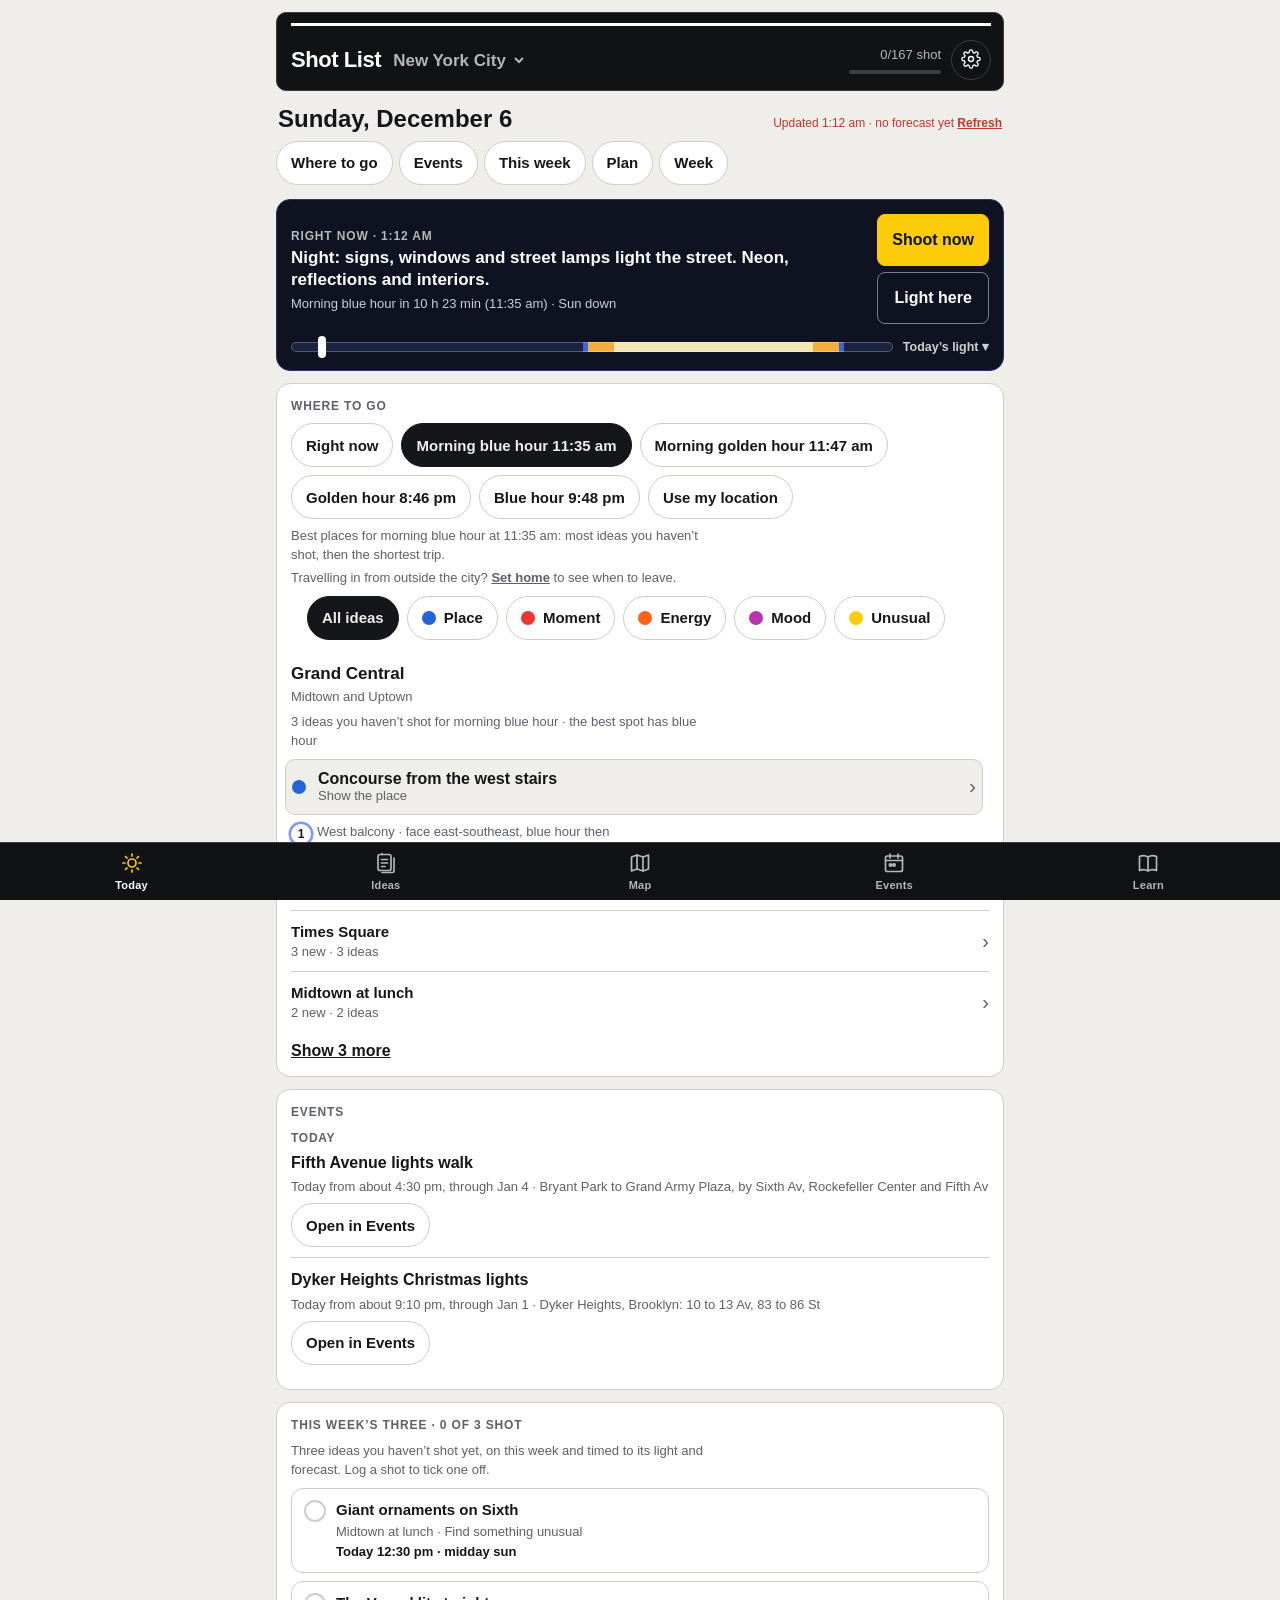
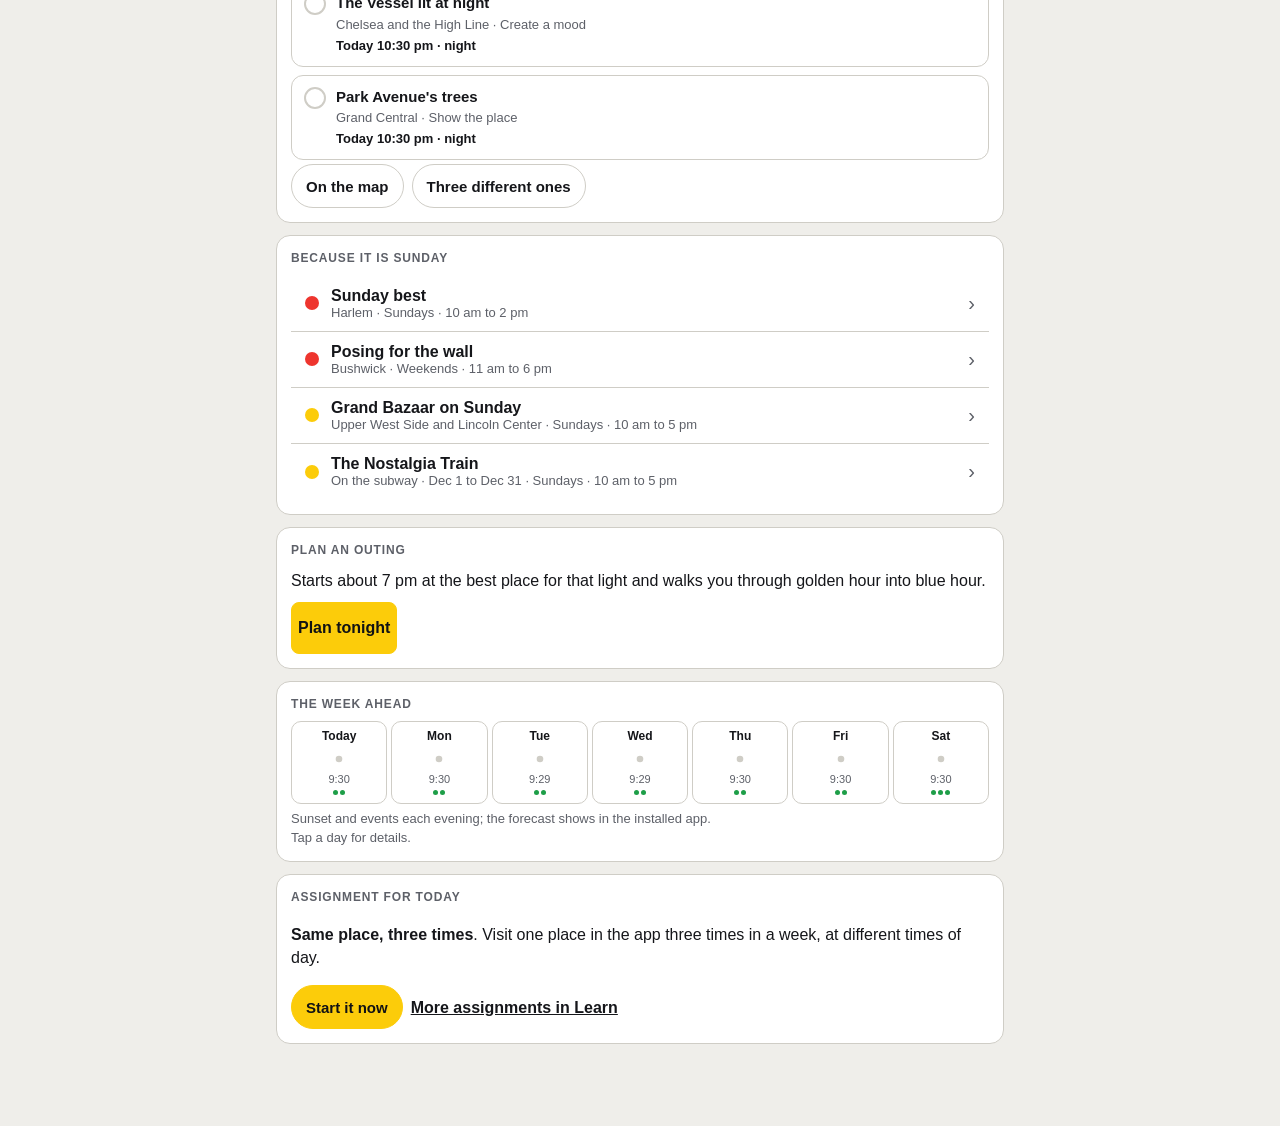
==== index.html @ 5748d63a "Events: match street events to city permits, show how sure each date is, group by today/this week/we" ====
<!doctype html>
<html lang="en">
<head>
<meta charset="utf-8">
<meta name="viewport" content="width=device-width,initial-scale=1,viewport-fit=cover">
<title>Shot List</title>
<link rel="manifest" href="manifest.webmanifest">
<link rel="apple-touch-icon" href="icon-180.png">
<link rel="icon" type="image/png" href="icon-192.png">
<meta name="apple-mobile-web-app-capable" content="yes">
<meta name="mobile-web-app-capable" content="yes">
<meta name="apple-mobile-web-app-title" content="Shot List">
<meta name="apple-mobile-web-app-status-bar-style" content="default">
<meta name="theme-color" content="#efeeea" media="(prefers-color-scheme: light)">
<meta name="theme-color" content="#1a1b1e" media="(prefers-color-scheme: dark)">
<style>:root{color-scheme:light;padding-top:env(safe-area-inset-top,0px);padding-bottom:env(safe-area-inset-bottom,0px)}body{margin:0;font:14px system-ui,sans-serif}img{max-width:100%}[hidden]{display:none!important}</style>
</head>
<body>
<style>[hidden]{display:none!important}

/* Layout: header and view switch, one row of filters, a tabbed subway-sign card, and a fixed action bar within thumb reach. */
:root{
  --bg:#efeeea; --panel:#ffffff; --fg:#15161a; --muted:#5d6068; --line:#cfcdc6;
  --sign:#111214; --sign-fg:#ffffff; --sign-muted:#b4b6bc; --sign-line:#3a3c42;
  --blue:#2463d9; --red:#ee352e; --orange:#ff6319; --purple:#b933ad; --yellow:#fccc0a;
  --green:#00933c; --brown:#996633; --gray:#808183; --on-yellow:#111214; --on-color:#ffffff;
  --sans:"Helvetica Neue",Helvetica,Arial,"Liberation Sans",sans-serif;
  --mono:ui-monospace,"SF Mono",Menlo,Consolas,monospace;
}
@media (prefers-color-scheme: dark){ :root:not([data-theme="light"]){
  --bg:#1a1b1e; --panel:#24262a; --fg:#f2f2f0; --muted:#a3a6ad; --line:#3b3d43;
  --sign:#000000; --sign-fg:#ffffff; --sign-muted:#b4b6bc; --sign-line:#3a3c42; color-scheme:dark } }
:root[data-theme="dark"]{
  --bg:#1a1b1e; --panel:#24262a; --fg:#f2f2f0; --muted:#a3a6ad; --line:#3b3d43;
  --sign:#000000; --sign-fg:#ffffff; --sign-muted:#b4b6bc; --sign-line:#3a3c42; color-scheme:dark }

*{box-sizing:border-box}
body{background:var(--bg);color:var(--fg);font-family:var(--sans);font-size:16px;line-height:1.45;-webkit-text-size-adjust:100%}
button,select{font-family:var(--sans)}
.app{max-width:760px;margin:0 auto;padding-inline:16px;padding-block:12px calc(var(--tabh) + 24px);display:flex;flex-direction:column;gap:14px}
.label{font-size:12px;font-weight:700;letter-spacing:.08em;text-transform:uppercase;color:var(--muted)}
.dot{width:14px;height:14px;border-radius:50%;flex:none}
:focus-visible{outline:3px solid var(--blue);outline-offset:2px}
.sign :focus-visible{outline-color:var(--sign-fg)}

.top{display:flex;align-items:center;justify-content:space-between;gap:10px}
.brand{display:flex;align-items:center;gap:4px;min-width:0;flex:1}
h1{font-size:26px;font-weight:700;letter-spacing:-.02em;margin:0;white-space:nowrap}
.prog{flex:none}
.citysel{width:auto;min-width:0;flex-shrink:1;text-overflow:ellipsis;max-width:100%;min-height:44px;border:0;background:transparent;color:var(--muted);font-weight:600;font-size:17px;padding:0 4px}
.prog{display:flex;flex-direction:column;gap:5px;align-items:flex-end;font-size:13px;color:var(--muted);font-variant-numeric:tabular-nums}
.track{width:92px;height:4px;background:var(--line);border-radius:2px;overflow:hidden}
.track i{display:block;height:100%;background:var(--fg);border-radius:2px}

.themebtn{flex:none;width:44px;height:44px;border:1.5px solid var(--line);border-radius:22px;background:var(--panel);color:var(--fg);font-size:19px;line-height:1;cursor:pointer;padding:0}
@media (min-width:481px){#progress::after{content:" shot"}}
@media (max-width:480px){.track{display:none}}
.views{display:grid;grid-template-columns:repeat(5,1fr);justify-content:space-between;gap:3px;padding:3px;background:var(--line);border-radius:10px}
.views button{min-width:0;padding:0 2px;min-height:42px;border:0;border-radius:8px;background:transparent;color:var(--fg);font-weight:600;font-size:15px;cursor:pointer;font-variant-numeric:tabular-nums}
.views button[aria-selected="true"]{background:var(--panel)}

.now{background:var(--panel);border:1px solid var(--line);border-radius:10px;padding:12px 14px;display:grid;grid-template-columns:1fr auto;gap:10px 12px;align-items:center}
.now-main{min-width:0;display:flex;flex-direction:column;gap:2px}
.now-main b{font-size:17px}
.now-main span{font-size:13px;color:var(--muted)}
.now select{width:auto;min-width:118px}
.now .chip{grid-column:1/-1;justify-content:center}
.adjust{border:1px solid var(--yellow);border-radius:8px;padding:10px 12px;display:flex;flex-direction:column;gap:6px}
.adjust ul{margin:0;padding-left:18px;display:flex;flex-direction:column;gap:6px;font-size:15px;max-width:62ch}
.filters{display:flex;flex-direction:column;gap:10px}
.intents{display:flex;gap:8px;overflow-x:auto;scrollbar-width:none;margin-inline:-16px;padding-inline:16px;padding-block:2px}
.intents::-webkit-scrollbar{display:none}
.chip{flex:none;display:inline-flex;align-items:center;gap:8px;min-height:44px;padding:0 14px;border:1.5px solid var(--line);border-radius:22px;background:var(--panel);color:var(--fg);font-weight:600;font-size:15px;cursor:pointer;white-space:nowrap}
.chip[aria-pressed="true"]{border-color:var(--fg);background:var(--fg);color:var(--bg)}
.selects{display:grid;grid-template-columns:1fr 1fr auto;gap:10px;align-items:end}
.selects .chip{padding:0 12px}
.msg{margin:0;font-size:13px;color:var(--muted);max-width:60ch}
.sign textarea{width:100%;min-height:68px;background:var(--sign);color:var(--sign-fg);border:1px solid var(--sign-line);border-radius:8px;padding:10px 12px;font:16px/1.4 var(--sans);resize:vertical}
.notesbar{display:flex;align-items:center;gap:10px;flex-wrap:wrap;justify-content:space-between}
.notesbar textarea{width:100%;min-height:120px;font:14px/1.4 var(--sans);background:var(--panel);color:var(--fg);border:1px solid var(--line);border-radius:8px;padding:10px}
.dist{font-size:13px;color:var(--muted);font-weight:400;margin-left:6px;font-variant-numeric:tabular-nums}
.planctl{display:grid;grid-template-columns:1fr 1fr;gap:10px;margin-bottom:12px}
.planctl .field:first-child{grid-column:1/-1}
#viewPlan .btn,#mapPlanBody #pGo{width:100%;margin-bottom:14px}
.leg{margin:0;padding-left:14px;font-size:14px;color:var(--muted)}
.field{display:flex;flex-direction:column;gap:4px;min-width:0}
select{width:100%;min-height:44px;padding:0 10px;border:1.5px solid var(--line);border-radius:8px;background:var(--panel);color:var(--fg);font-weight:500;font-size:16px}

.sign{background:var(--sign);color:var(--sign-fg);border-radius:10px;border:1px solid var(--sign-line);overflow:hidden;display:flex;flex-direction:column}
.sign .label{color:var(--sign-muted)}
.band{height:7px}
.sign-head{padding:16px 20px 14px;display:flex;flex-direction:column;gap:10px}
.sign-top{display:flex;justify-content:space-between;align-items:center;gap:10px;flex-wrap:wrap}
.intent-tag{display:inline-flex;align-items:center;gap:8px;font-weight:700;font-size:13px;letter-spacing:.06em;text-transform:uppercase}
.where{display:flex;align-items:center;gap:5px;flex-wrap:wrap;font-size:14px;color:var(--sign-muted)}
.group .where{color:var(--muted)}
.where{gap:4px}
.bullet{width:20px;height:20px;border-radius:50%;display:inline-flex;align-items:center;justify-content:center;font-weight:700;font-size:12px;color:var(--on-color);flex:none}
.sign h2{font-size:clamp(28px,7.5vw,42px);line-height:1.04;letter-spacing:-.02em;margin:0;text-wrap:balance}
.tabs{display:flex;border-top:1px solid var(--sign-line);border-bottom:1px solid var(--sign-line)}
.tabs button{flex:1;min-width:0;min-height:46px;padding:0 4px;background:none;border:0;border-bottom:3px solid transparent;color:var(--sign-muted);font-weight:600;font-size:15px;cursor:pointer;white-space:nowrap}
.tabs button[aria-selected="true"]{color:var(--sign-fg);border-bottom-color:var(--sign-fg)}
.pane{padding:18px 20px 22px;display:flex;flex-direction:column;gap:16px}
.part{display:flex;flex-direction:column;gap:3px;min-width:0}
.part p,.plain{margin:0;font-size:17px;max-width:62ch}
.split{display:grid;grid-template-columns:1fr;gap:16px}
@media (min-width:600px){.split{grid-template-columns:1fr 1fr;align-items:start}}
.times{display:flex;gap:6px;flex-wrap:wrap}
.time{font-size:13px;padding:3px 9px;border:1px solid var(--sign-line);border-radius:12px;color:var(--sign-muted)}
.jumps{display:grid;grid-template-columns:1fr;gap:8px}
@media (min-width:600px){.jumps{grid-template-columns:repeat(3,1fr)}}
.jump{display:flex;justify-content:space-between;align-items:center;gap:10px;min-height:52px;padding:8px 12px;border:1px solid var(--sign-line);border-radius:8px;background:none;color:var(--sign-fg);font-size:15px;font-weight:600;text-align:left;cursor:pointer;min-width:0}
.jump small{display:block;font-size:11px;font-weight:700;letter-spacing:.08em;text-transform:uppercase;color:var(--sign-muted)}
.jump .mono{font-family:var(--mono);font-size:14px}
.jump .go{color:var(--sign-muted);font-size:20px}
.sign select{background:var(--sign);color:var(--sign-fg);border-color:var(--sign-line)}
.vals{font-family:var(--mono);font-weight:600;font-size:18px;font-variant-numeric:tabular-nums}
.note{margin:0;font-size:15px;color:var(--sign-muted);max-width:62ch}
.setup{display:grid;grid-template-columns:repeat(4,1fr);gap:10px 16px}
@media (max-width:620px){.setup{grid-template-columns:1fr 1fr}}
.setup button{display:flex;flex-direction:column;gap:1px;min-width:0;background:none;border:0;padding:4px 0;color:inherit;font-size:16px;text-align:left;cursor:pointer;border-radius:4px}
.setup button .label,.tipbtn{text-decoration:underline dotted;text-underline-offset:3px;text-decoration-color:var(--sign-muted)}
.setup .label{font-size:11px}
.setup button[aria-expanded="true"] .label{color:var(--sign-fg)}
.setup span:last-child{font-size:15px;font-weight:600}
.tipbtn{background:none;border:0;padding:0;color:inherit;text-align:left;cursor:pointer}
.tip{margin:0;padding:10px 12px;border:1px solid var(--sign-line);border-radius:6px;font-size:15px;max-width:62ch}
.tip b{display:block;font-size:12px;letter-spacing:.08em;text-transform:uppercase;color:var(--sign-muted);margin-bottom:2px}
.part .tip{margin-top:6px;font-size:15px}
.refphoto{margin:0;display:flex;flex-direction:column;gap:6px}
.refphoto img{width:100%;max-width:640px;height:auto;display:block;border:1px solid var(--sign-line)}
.refphoto figcaption{font-size:15px;max-width:62ch}
.refphoto figcaption span{display:block;margin-top:4px;font-size:12px;color:var(--sign-muted)}
.refphoto a{color:var(--sign-fg)}
.reflink{font-weight:600;font-size:15px}
.start{align-self:flex-start;display:inline-flex;flex-wrap:wrap;gap:0 6px;align-items:baseline;min-height:32px;color:var(--sign-fg);font-size:15px;font-weight:600;text-decoration:underline;text-underline-offset:3px;text-decoration-color:var(--sign-muted)}
.start small{font-size:12px;font-weight:700;letter-spacing:.08em;text-transform:uppercase;color:var(--sign-muted)}
.maplink{color:var(--sign-fg);font-size:13px;font-weight:700;white-space:nowrap;text-underline-offset:3px;padding:6px 0}
.hint{font-size:12px;color:var(--sign-muted);margin:0}

.demo{margin:0;display:flex;flex-direction:column;gap:5px}
.demo-svg{width:100%;max-width:360px;height:auto;display:block;background:var(--sign)}
.demo figcaption{font-size:13px;color:var(--sign-muted);max-width:44ch}
.d-fg{fill:var(--sign-fg)} .d-mu{fill:var(--sign-muted)} .d-bg{fill:var(--sign-line)} .d-hole{fill:var(--sign)}
.d-you{fill:var(--yellow)} .d-cone{fill:var(--yellow);opacity:.22}
.d-ln{fill:none;stroke:var(--sign-muted);stroke-width:1.5}
.d-dash{fill:none;stroke:var(--sign-muted);stroke-width:1;stroke-dasharray:3 3}
.d-out{fill:none;stroke:var(--sign-fg);stroke-width:1.5;stroke-dasharray:3 2}
.d-tx{fill:var(--sign-muted);font:600 7px var(--sans);letter-spacing:.02em}
.d-feat{fill:none;stroke:var(--sign);stroke-width:1.8;stroke-linecap:round;stroke-linejoin:round}
.d-rip{fill:none;stroke:var(--sign);stroke-width:1.8}
.d-guide{fill:none;stroke:var(--yellow);stroke-width:1.1;stroke-dasharray:3 2;stroke-linecap:round} .d-guide.solid{stroke-dasharray:none;stroke-width:1.4}
.d-gdot{fill:var(--yellow)} .d-gtx{fill:var(--yellow);font:700 6.5px var(--sans);letter-spacing:.02em;paint-order:stroke;stroke:var(--sign);stroke-width:2px}
.d-edgeline{fill:none;stroke:#c9a400;stroke-width:1.6}
.d-frame{fill:none;stroke:var(--sign-fg);stroke-width:2} .d-edge{fill:none;stroke:var(--sign-line);stroke-width:2}

.bar{position:fixed;left:0;right:0;bottom:var(--tabh);z-index:39;background:var(--bg);border-top:1px solid var(--line);padding:10px 16px}
.bar-in{max-width:728px;margin:0 auto;display:grid;grid-template-columns:52px 2fr 1fr 1fr;gap:8px}
.btn{min-height:52px;min-width:0;border-radius:8px;border:1.5px solid var(--fg);background:var(--bg);color:var(--fg);font-weight:700;font-size:16px;cursor:pointer;white-space:nowrap}
.btn.primary{background:var(--fg);color:var(--bg)}
.btn[aria-pressed="true"]{background:var(--line);border-color:var(--line)}
.btn:disabled{opacity:.35;cursor:default}

.list{display:flex;flex-direction:column;gap:12px}
.group{background:var(--panel);border:1px solid var(--line);border-radius:10px;overflow:hidden}
.group-head{display:flex;justify-content:space-between;align-items:center;gap:8px;flex-wrap:wrap;padding:12px 14px;border-bottom:1px solid var(--line)}
.group-head b{font-size:17px}
.row{display:flex;align-items:center;gap:12px;min-height:56px;padding:9px 14px;border:0;border-bottom:1px solid var(--line);background:transparent;color:var(--fg);font-size:16px;text-align:left;cursor:pointer;width:100%}
.row:last-child{border-bottom:0}
.row .t{flex:1;min-width:0}
.row .t b{display:block}
.row .t span{font-size:13px;color:var(--muted)}
.row.done .t b{text-decoration:line-through;color:var(--muted)}
.marks{display:flex;gap:4px;flex:none}
.when .pill{display:inline-block;vertical-align:middle;margin-left:4px;font-weight:700}
.pill{font-size:11px;font-weight:700;letter-spacing:.05em;text-transform:uppercase;padding:2px 7px;border-radius:10px;border:1px solid var(--line);color:var(--muted)}
.row .go{color:var(--muted);font-size:20px;flex:none}
.lead{margin:0;font-size:14px;color:var(--muted);max-width:60ch}
.event{background:var(--panel);border:1px solid var(--line);border-radius:10px;overflow:hidden}
.event summary{display:flex;align-items:center;gap:12px;padding:12px 14px;cursor:pointer;list-style:none;min-height:64px}
.event summary::-webkit-details-marker{display:none}
.cal{flex:none;width:46px;display:flex;flex-direction:column;align-items:center;line-height:1.1;font-variant-numeric:tabular-nums}
.cal small{font-size:11px;font-weight:700;letter-spacing:.08em;text-transform:uppercase;color:var(--red)}
.cal b{font-size:24px}
.event .t{flex:1;min-width:0}
.event .t b{display:block;font-size:17px;line-height:1.2}
.event .t span{font-size:13px;color:var(--muted)}
.soon{flex:none;font-size:12px;font-weight:700;color:var(--muted);text-align:right;max-width:76px}
.soon.near{color:var(--fg)}
.event-body{padding:4px 14px 16px;display:flex;flex-direction:column;gap:14px;border-top:1px solid var(--line)}
.event-body p{margin:0;max-width:62ch}
.event-body .when{font-weight:700;padding-top:12px}
.event-body .when span{display:block;font-weight:400;font-size:14px;color:var(--muted)}
.eideas{display:flex;flex-direction:column;gap:12px;margin:0;padding:0;list-style:none}
.eideas li{display:flex;flex-direction:column;gap:2px}
.eideas .tag{display:flex;align-items:center;gap:7px;font-size:11px;font-weight:700;letter-spacing:.08em;text-transform:uppercase;color:var(--muted)}
.eideas .tag .dot{width:10px;height:10px}
.eideas b{font-size:16px}
.eideas .set{font-family:var(--mono);font-size:13px;color:var(--muted)}
.check{color:var(--fg);font-weight:600;font-size:15px}
.syncbox{background:var(--panel);border:1px solid var(--line);border-radius:10px}
.syncbox summary{cursor:pointer;padding:14px;font-weight:600;font-size:15px;min-height:44px}
.syncbody{display:flex;flex-direction:column;gap:10px;padding:0 14px 14px}
.syncbody textarea{width:100%;min-height:76px;font:13px/1.4 var(--mono);background:var(--bg);color:var(--fg);border:1.5px solid var(--line);border-radius:8px;padding:10px;word-break:break-all}
.syncbody .btn{width:100%}
.empty{color:var(--muted);padding:24px 0;margin:0;max-width:50ch}
footer{font-size:13px;color:var(--muted);max-width:65ch}

/* Visual pass: station-sign masthead, compact conditions with a weather glyph, quieter filters, sign-style place headers. */
.app{gap:12px}
.mast{background:var(--sign);color:var(--sign-fg);border:1px solid var(--sign-line);border-radius:10px;padding:0 14px;display:flex;flex-direction:column;gap:4px}
.mast::before{content:"";height:3px;background:var(--sign-fg);margin-top:10px}
.mast .top{padding-top:6px}
.mast h1{font-size:27px}
.mast .citysel{color:var(--sign-muted)}
.mast .prog{color:var(--sign-muted)} .mast .track{background:var(--sign-line)} .mast .track i{background:var(--sign-fg)}
.mast .themebtn{background:transparent;border-color:var(--sign-line);color:var(--sign-fg);width:40px;height:40px}
.mast .views{background:transparent;padding:0;border-radius:0;gap:0;margin-inline:-8px}
.mast .views button{padding:0 3px;font-size:14px;color:var(--sign-muted);border-radius:0;border-bottom:3px solid transparent;min-height:44px}
.mast .views button[aria-selected="true"]{background:transparent;color:var(--sign-fg);border-bottom-color:var(--yellow)}
.mast :focus-visible{outline-color:var(--sign-fg)}
.now{grid-template-columns:auto 1fr auto;padding:10px 12px;gap:2px 10px}
.now-ico{width:34px;height:34px;display:grid;place-items:center;color:var(--fg);grid-row:1/3;align-self:start;margin-top:2px}
.now-ico svg{width:30px;height:30px;fill:none;stroke:currentColor;stroke-width:1.7;stroke-linecap:round;stroke-linejoin:round}
.now-main b{font-size:16px}
.now select{min-width:0;width:auto;max-width:112px;min-height:40px;font-size:15px}
.now-main{grid-column:2/-1}
.now select{grid-row:2;grid-column:3;align-self:center}
@media (max-width:480px){.mast .prog{display:none}}
.now .chip{grid-column:2;grid-row:2;align-self:center;justify-content:flex-start;min-height:34px;border:0;background:none;padding:0;border-radius:4px;font-size:14px;font-weight:600;text-decoration:underline;text-underline-offset:3px;color:var(--fg);white-space:normal;text-align:left}
.now .chip[aria-pressed="true"]{background:none;color:var(--fg)}
.selects .field .label{position:absolute;width:1px;height:1px;overflow:hidden;clip-path:inset(50%);white-space:nowrap}
.btn.primary{background:var(--yellow);color:var(--on-yellow);border-color:var(--yellow)}
.sign-head{padding:18px 20px 16px}
.group-head{background:var(--sign);color:var(--sign-fg);border-bottom:0}
.group .where,.group-head .dist{color:var(--sign-muted)}
.cal small{color:var(--red)}
.lightline{grid-column:2/-1;grid-row:3;margin:2px 0 0;font-size:14px;color:var(--fg);max-width:60ch}
.now-ico{grid-row:1/4}
.now.glow{border-color:var(--yellow);box-shadow:inset 0 0 0 1px var(--yellow)}
.now.glow .lightline{font-weight:700}
.alert{background:var(--sign);color:var(--sign-fg);border:1.5px solid var(--yellow);border-radius:10px;padding:12px 14px;display:flex;flex-direction:column;gap:10px}
.alert-head{display:flex;gap:10px;align-items:flex-start}
.alert .now-ico{color:var(--yellow);margin:0;flex:none}
.alert-text{flex:1;min-width:0;display:flex;flex-direction:column;gap:2px}
.alert-text b{font-size:17px}
.alert-text span{font-size:14px;color:var(--sign-muted)}
.alert-x{flex:none;width:36px;height:36px;border:0;background:none;color:var(--sign-muted);font-size:24px;line-height:1;cursor:pointer;border-radius:18px}
.alert-ideas{display:flex;flex-direction:column;border-top:1px solid var(--sign-line)}
.arow{display:flex;align-items:center;gap:12px;min-height:50px;padding:7px 0;border:0;border-bottom:1px solid var(--sign-line);background:none;color:var(--sign-fg);font-size:16px;text-align:left;cursor:pointer;width:100%}
.arow .t{flex:1;min-width:0} .arow .t b{display:block} .arow .t span{font-size:13px;color:var(--sign-muted)} .arow .go{color:var(--sign-muted);font-size:20px}
.alert-all{align-self:flex-start;min-height:36px;border:0;background:none;color:var(--sign-fg);font-weight:600;font-size:14px;text-decoration:underline;text-underline-offset:3px;padding:0;cursor:pointer}
.alert :focus-visible{outline-color:var(--sign-fg)}
.prepbody{padding:12px 14px 14px;display:flex;flex-direction:column;gap:12px}
.prepbody ul{margin:2px 0 0;padding-left:18px;display:flex;flex-direction:column;gap:5px;font-size:15px;max-width:62ch}
.prepbody a{color:var(--fg);font-weight:600}
.callinks{display:flex;flex-wrap:wrap;gap:8px;margin-top:4px}
.callinks .chip{text-decoration:none}
.followbox{margin-top:16px}
.lesson{background:var(--panel);border:1px solid var(--line);border-radius:12px;margin-bottom:10px;overflow:hidden}
.lesson>summary{display:flex;gap:12px;align-items:center;padding:14px;cursor:pointer;list-style:none}
.lesson>summary::-webkit-details-marker{display:none}
.lnum{flex:none;width:30px;height:30px;border-radius:50%;background:var(--sign);color:var(--sign-fg);display:grid;place-items:center;font-weight:800}
.lesson[open] .lnum{background:var(--yellow);color:var(--on-yellow)}
.lesson .t b{display:block;font-size:17px} .lesson .t span{display:block;color:var(--muted);font-size:14px}
.lessonbody{padding:0 14px 16px} .lessonbody>p{margin:0 0 10px;line-height:1.5}
.lpoints{margin:6px 0 12px;padding-left:20px} .lpoints li{margin:0 0 8px;line-height:1.45}
.ltry{border-left:3px solid var(--yellow);padding:4px 0 4px 12px;margin:12px 0} .ltry p{margin:2px 0 0}
.dof{background:var(--bg);border:1px solid var(--line);border-radius:10px;padding:12px;margin:10px 0 14px}
.dofrow{display:grid;grid-template-columns:repeat(3,1fr);gap:8px} .dofrow label{display:flex;flex-direction:column;gap:4px;font-size:12px;font-weight:700;text-transform:uppercase;letter-spacing:.06em;color:var(--muted)}
.dofrow select{min-height:40px;border:1.5px solid var(--line);border-radius:8px;background:var(--panel);color:var(--fg);font-size:15px;font-weight:600;padding:0 6px;text-transform:none;letter-spacing:0}
.dofout{margin:12px 0 8px;font-size:17px}
.dofbar{position:relative;height:14px;border-radius:7px;background:var(--line)} .dofbar span{position:absolute;top:0;bottom:0;background:var(--yellow);border-radius:7px} .dofbar i{position:absolute;top:-4px;width:2px;height:22px;background:var(--fg)}
.dofscale{display:flex;justify-content:space-between;font-size:11px;color:var(--muted);margin-top:4px}
.techitem{border-top:1px solid var(--line)} .techitem summary{display:flex;justify-content:space-between;padding:12px 0;cursor:pointer} .techitem summary span{color:var(--muted);font-size:14px}
.techbody{padding-bottom:12px} .techbody .demo-svg{max-width:300px;display:block;margin:4px 0 8px} .techbody .row{border:1px solid var(--line);border-radius:8px;margin-top:6px;width:100%}
.lightlist,.drills{list-style:none;margin:8px 0 12px;padding:0} .lightlist li,.drills li{border-top:1px solid var(--line);padding:12px 0} .lightlist li span{display:block;margin:4px 0 8px;line-height:1.45}
.lightlist li.now b{color:var(--fg)} .drills label{display:flex;gap:12px;align-items:flex-start;cursor:pointer} .drills input{width:22px;height:22px;margin-top:2px;flex:none;accent-color:var(--yellow)}
.drills b{display:block}
.camcmp{margin:10px 0 14px} .campicks{display:grid;gap:8px} .campicks label{display:flex;align-items:center;gap:8px}
.campicks select{flex:1;min-height:42px;border:1.5px solid var(--line);border-radius:8px;background:var(--panel);color:var(--fg);font-size:15px;font-weight:600;padding:0 8px}
.swatch{flex:none;width:14px;height:14px;border-radius:3px}
.camviews{background:var(--sign);border-radius:10px;padding:10px 12px;margin:12px 0} .camviews .label{color:var(--sign-muted);display:block;margin:4px 0}
.camfig{display:block;width:100%;height:auto;margin-bottom:8px} .cam-body{fill:rgba(255,255,255,.06);stroke-width:2.2} .cam-lens{fill:none;stroke:var(--sign-muted);stroke-width:1.2;stroke-dasharray:3 2} .cam-dim{fill:var(--sign-muted);font:600 15px var(--sans)}
.camnotes{list-style:none;margin:12px 0 0;padding:0} .camnotes li{display:flex;gap:10px;align-items:flex-start;padding:8px 0;border-top:1px solid var(--line);line-height:1.45} .camnotes .swatch{margin-top:4px}
.camtable{border:1px solid var(--line);border-radius:10px;overflow:hidden;font-size:14px}
.camrow{display:grid;grid-template-columns:84px repeat(var(--n),minmax(0,1fr));overflow-wrap:anywhere;gap:8px;padding:8px 10px;border-top:1px solid var(--line)} .camrow:first-child{border-top:0}
.camrow>span:first-child{overflow-wrap:normal;hyphens:auto;color:var(--muted);font-size:11px;font-weight:700;text-transform:uppercase;letter-spacing:.04em}
.camhead b{border-top:3px solid;padding-top:4px;font-size:13px;line-height:1.25}
.igh{margin:6px 0 0;font-size:13px;color:var(--sign-muted)}
.time.season{border-color:var(--orange);color:var(--orange)}
.areahead{margin:18px 0 6px;scroll-margin-top:140px} .areajump .chip{text-decoration:none;min-height:36px;font-size:14px;padding:0 12px}
.leg a{color:inherit;font-weight:600;text-underline-offset:3px}
.m-hood{fill:#c9ccd3;opacity:.62;font-family:var(--sans);font-weight:700;letter-spacing:.08em;pointer-events:none}
.m-spot{fill:#e9d79a;font-family:var(--sans);font-weight:600;font-style:italic;paint-order:stroke;stroke:#14161a;stroke-width:.28em;stroke-linejoin:round;pointer-events:none}
.m-spotdot{fill:#e9d79a;pointer-events:none}
.m-st{fill:#9da2ad;font-family:var(--sans);font-weight:600;paint-order:stroke;stroke:#33363d;stroke-width:.3em;pointer-events:none}
.m-walk{fill:none;stroke:#7fb0ff;opacity:.8;pointer-events:none}
.maplegend .lg.walk{border:2px dashed #5b8fe6;background:none}
.mapscale span{display:block;margin-bottom:4px} .mapscale i{display:block;height:5px;border:2px solid #fff;border-top:0;box-sizing:border-box}
.m-ev{cursor:pointer;outline:none} .m-evbox{fill:var(--red);stroke:#fff} .m-ev.on .m-evbox{fill:#fff;stroke:var(--red)} .m-ev.on .m-evday{fill:var(--red)}
.m-evday{fill:#fff;font-family:var(--sans);font-weight:800;pointer-events:none}
.m-evlab{fill:#ffb3ae;font-family:var(--sans);font-weight:700;paint-order:stroke;stroke:#14161a;stroke-width:.3em;stroke-linejoin:round;pointer-events:none}
.m-start{fill:var(--yellow);stroke:#14161a;stroke-linejoin:round;pointer-events:none} .m-startline{fill:none;stroke:var(--yellow);opacity:.7;pointer-events:none}
.m-startlab{fill:var(--yellow);font-family:var(--sans);font-weight:700;paint-order:stroke;stroke:#14161a;stroke-width:.3em;stroke-linejoin:round;pointer-events:none}
.evtoggle .lg{display:inline-block;width:16px;height:12px;border-radius:3px;background:var(--red);border:2px solid #fff;box-shadow:0 0 0 1px var(--line)}
.evtoggle[aria-pressed="false"] .lg{background:transparent;border-color:var(--muted);box-shadow:none}
.maplegend .lg.ev{border-radius:3px;background:var(--red);border-color:#fff;box-shadow:0 0 0 1px var(--line);width:16px}
.mapsel .mapstart{display:block;margin:10px 14px 0;color:var(--fg)}
.m-boro{fill:#fff;opacity:.1;font-family:var(--sans);font-weight:800;letter-spacing:.14em;pointer-events:none}
.m-water{fill:#7fa3d6;opacity:.6;font-family:var(--sans);font-style:italic;pointer-events:none}
.m-route{fill:none;stroke:var(--yellow);stroke-linecap:round;stroke-linejoin:round;opacity:.9;pointer-events:none}
.m-lab{fill:#fff;font-family:var(--sans);font-weight:700;paint-order:stroke;stroke:#14161a;stroke-width:.3em;stroke-linejoin:round;pointer-events:none}
.m-lab.on{fill:var(--yellow)}
.m-pin{cursor:pointer;outline:none} .m-hit{fill:transparent}
.m-dot{fill:#14161a;stroke:#fff} .m-num{fill:#fff;font-family:var(--sans);font-weight:800;pointer-events:none}
.m-pin.fit .m-dot{fill:var(--yellow);stroke:#14161a} .m-pin.fit .m-num{fill:#14161a}
.m-pin.on .m-dot{stroke:#fff} .m-pin:focus-visible .m-dot{stroke:var(--blue)}
.m-prog{fill:none;stroke:#35c46a;stroke-linecap:round;pointer-events:none}
.m-halo{fill:none;stroke:#fff;opacity:0;transform-box:fill-box;transform-origin:center;pointer-events:none}
.m-you{fill:var(--blue);stroke:#fff} .m-youhalo{fill:var(--blue);opacity:.25}
@media (prefers-reduced-motion:no-preference){ .m-halo{animation:mpulse 1.6s ease-out infinite} }
@keyframes mpulse{0%{opacity:.8;transform:scale(1)}100%{opacity:0;transform:scale(2.1)}}
.mapbtns button{width:44px;height:44px;border:0;background:rgba(20,22,26,.88);color:#fff;font-size:24px;font-weight:600;line-height:1;cursor:pointer}
.mapbtns button+button{border-top:1px solid #3a3c42}
.m-sunny{fill:none;stroke:#ffd75e;opacity:.42;stroke-linecap:round;pointer-events:none}
.maplegend .lg.sunny{width:16px;height:0;border:0;border-top:3px solid var(--yellow);border-radius:0;background:none}
.m-stop rect{fill:var(--yellow);stroke:#14161a} .m-stop text{fill:#14161a;font-family:var(--sans);font-weight:800} .m-stop.next rect{fill:#fff}
.planbar{margin-top:10px;padding:10px 12px;border:1px solid var(--line);border-radius:12px;background:var(--panel)}
.planbar-head{display:flex;flex-wrap:wrap;align-items:center;gap:6px 10px;margin-bottom:8px} .planbar-head span{color:var(--muted);font-size:14px;flex:1}
.planbar-head .chip{min-height:36px} .planstops{margin-inline:0;padding-inline:0}
.stopchip{min-height:38px;font-size:14px} .stopn{display:inline-grid;place-items:center;width:20px;height:20px;border-radius:5px;background:var(--yellow);color:var(--on-yellow);font-size:12px;font-weight:800}
.stopchip.next{border-color:var(--fg)} .planhint{margin:10px 0 0} .instop{align-self:center}
.chip.primary{background:var(--yellow);border-color:var(--yellow);color:var(--on-yellow)}
.sunrow{display:flex;gap:10px;align-items:center} .sunrow input{flex:1;accent-color:var(--yellow);height:30px} .sunrow .chip{min-height:36px}
.sunline{margin:6px 0 0;font-size:14px;line-height:1.45}
.wxbar{height:8px;border-radius:4px;margin:4px 6px 0;border:1px solid var(--line)}
.wxlegend{display:flex;flex-wrap:wrap;gap:2px 12px;font-size:12px;color:var(--muted);margin:6px 0 0} .wxlegend span{display:inline-flex;align-items:center;gap:5px}
.wxk{display:inline-block;width:12px;height:8px;border-radius:2px} .wxk.sun{background:rgba(252,204,10,.35)} .wxk.cloud{background:rgba(140,145,155,.7)} .wxk.rain{background:rgba(70,120,230,.85)}
.wxsum{margin:4px 0 0;font-size:13px;color:var(--muted)} .sunrs{color:var(--muted)}
.m-tint{pointer-events:none;fill:transparent;transition:fill .3s} .m-tint.gold{fill:rgba(255,150,40,.13)} .m-tint.blue{fill:rgba(40,70,190,.28)} .m-tint.night{fill:rgba(0,4,28,.5)}
.m-beam{stroke:none;pointer-events:none}
.m-sun{pointer-events:none;stroke:var(--yellow)} .m-sundisc{fill:var(--yellow);stroke:none} .m-sunglow{fill:var(--yellow);opacity:.18;stroke:none}
.m-sun.low .m-sundisc{fill:#ff8a3d} .m-sun.low{stroke:#ff8a3d}
.mapbtns button[data-fit],.mapbtns button[data-locate]{font-size:20px}
#mapIntent{margin-top:8px} #mapZoom{margin-top:8px}
.m-stn{fill:#fff;stroke:#14161a;pointer-events:none} .m-stnm{fill:#14161a;font-family:var(--sans);font-weight:800;pointer-events:none}
.m-bul{fill:#fff;font-family:var(--sans);font-weight:800;pointer-events:none} .m-bul.dark{fill:#14161a}
.m-pin.empty .m-dot{fill:#14161a;stroke:#5a5d66;opacity:.55} .m-pin.empty .m-num{opacity:.5}
.maplegend .lg.stn{background:#fff;border-color:#14161a;box-shadow:0 0 0 1px var(--line)}
.maplegend{display:flex;flex-wrap:wrap;gap:4px 16px;margin:0 0 12px}
.maplegend>span{display:inline-flex;align-items:center;gap:6px;white-space:nowrap}
.maplegend .lg{display:inline-block;width:12px;height:12px;border-radius:50%;border:2px solid var(--fg);background:var(--panel)}
.maplegend .lg.fit{background:var(--yellow)} .maplegend .lg.you{background:var(--blue);border-color:#fff;box-shadow:0 0 0 1px var(--line)}
.maplegend .lg.prog{border-color:#35c46a;border-right-color:transparent} .maplegend .lg.route{width:18px;height:0;border:0;border-top:3px dashed var(--yellow);border-radius:0;background:none}
.mapsel .row:last-of-type{border-bottom:0}
.mapcount{margin:10px 14px 4px;font-size:15px} .mapsel .callinks{margin:8px 14px 14px}
.followhead{margin:18px 0 6px}
.follow{list-style:none;margin:0;padding:0}
.follow li{padding:10px 0;border-top:1px solid var(--line)}
.follow li a{color:inherit}
.follow li>span{display:block;font-size:14px;color:var(--muted);margin-top:2px}
.follow .tags{display:flex!important;flex-wrap:wrap;gap:4px 12px;margin-top:4px}
.event .t .etag.ph{color:var(--text)}
.event-body .when span.pill{display:inline-block;font-weight:700;font-size:11px}
.event .t .etag{display:block;font-size:11px;font-weight:700;letter-spacing:.08em;text-transform:uppercase;color:var(--muted);margin-bottom:1px}
@media (prefers-reduced-motion:no-preference){
  .sign.swap{animation:rise .24s ease-out}
  @keyframes rise{from{opacity:0;transform:translateY(8px)}to{opacity:1;transform:none}}
}

.mapbtns button[data-full] svg{width:22px;height:22px;display:block;margin:auto;fill:none;stroke:#fff;stroke-width:2.2;stroke-linecap:round;stroke-linejoin:round}
.mapbtns button[data-full] .ico-close{display:none} #map.full .mapbtns button[data-full] .ico-open{display:none} #map.full .mapbtns button[data-full] .ico-close{display:inline}

/* Events on the map: on now (green, glowing), later today, and over */
.m-ev.live .m-evbox{fill:#1e9e48;stroke:#fff} .m-ev.live.on .m-evbox{fill:#fff;stroke:#1e9e48} .m-ev.live.on .m-evday{fill:#1e9e48}
.m-evglow{fill:none;stroke:#3ddc6f;pointer-events:none;animation:evglow 1.6s ease-in-out infinite}
@keyframes evglow{0%,100%{stroke-opacity:.95}50%{stroke-opacity:.15}}
@media (prefers-reduced-motion:reduce){.m-evglow{animation:none;stroke-opacity:.7}}
.m-ev.over{opacity:.6} .m-ev.over .m-evbox{fill:#5d6169}
.maplegend .lg.evlive{border-radius:3px;background:#1e9e48;border-color:#fff;box-shadow:0 0 0 2px #3ddc6f;width:16px}
.evnow{margin:10px 14px 0;font-weight:700;font-size:15px} .evnow span{display:block;margin-top:2px;font-weight:400;font-size:13px;color:var(--muted)}
.evnow.live{color:#1e9e48} .evnow.live:before{content:"";display:inline-block;width:9px;height:9px;margin-right:7px;border-radius:50%;background:#1e9e48;box-shadow:0 0 0 3px rgba(61,220,111,.35);vertical-align:1px}
.evnow.over{color:var(--muted)}

/* Time slider: the track shows the day's light (night, blue hour, golden hour, daylight); the weather strip lines up under it */
.slidecol{flex:1;min-width:0;position:relative}
.sunrow input#mapTime{-webkit-appearance:none;appearance:none;display:block;width:100%;height:30px;margin:0;background:transparent;accent-color:auto}
#mapTime::-webkit-slider-runnable-track{height:12px;border-radius:6px;background:var(--band,var(--line));border:1px solid var(--line)}
#mapTime::-moz-range-track{height:12px;border-radius:6px;background:var(--band,var(--line));border:1px solid var(--line)}
#mapTime::-webkit-slider-thumb{-webkit-appearance:none;width:26px;height:26px;margin-top:-8px;border-radius:50%;background:#fff;border:3px solid #14161a;box-shadow:0 1px 4px rgba(0,0,0,.4)}
#mapTime::-moz-range-thumb{width:20px;height:20px;border-radius:50%;background:#fff;border:3px solid #14161a;box-shadow:0 1px 4px rgba(0,0,0,.4)}
.lticks{position:relative;height:0} .lticks i{position:absolute;top:-24px;width:2px;height:18px;margin-left:-1px;background:#fff;border-radius:1px;box-shadow:0 0 0 1px rgba(0,0,0,.35);pointer-events:none}
.slidecol .wxbar{margin:4px 13px 0}
.lmarks{margin:8px 0 0;padding:0;flex-wrap:wrap;overflow:visible;gap:6px} .lmark{min-height:32px;padding:0 10px;font-size:13px;gap:6px} .lmark.past{opacity:.55} .lmark.on{border-color:var(--fg);font-weight:800}
.lk{display:inline-block;width:12px;height:12px;border-radius:3px} .lk.gold{background:#f2ad3a} .lk.blue{background:#3e63d8} .lk.rise,.lk.set{background:#f4e7b4;border:2px solid #14161a;width:8px;height:8px;border-radius:50%}
.planlinks{margin-top:8px;flex-wrap:wrap} .maplinkhint{flex-basis:100%;margin:2px 0 0;font-size:12px}

/* Landmarks: small badges with a symbol for the kind of place; tap for a tip */
.m-lm{cursor:pointer;outline:none}
.m-lmdot{fill:#14161a;stroke:#e9d79a}
.m-lmg{fill:none;stroke:#e9d79a;stroke-linecap:round;stroke-linejoin:round;pointer-events:none}
.m-lm.on .m-lmdot{fill:#e9d79a;stroke:#fff} .m-lm.on .m-lmg{stroke:#14161a}
.m-spot.on{fill:#fff;font-style:normal;font-weight:800}
.maplegend .lg.lmk,.lmtoggle .lg{display:inline-block;width:12px;height:12px;border-radius:50%;background:#14161a;border:2px solid #e9d79a;box-shadow:0 0 0 1px var(--line)}
.lmtoggle[aria-pressed="false"] .lg{background:transparent;border-color:var(--muted);box-shadow:none}

/* Light compass round the selected place */
.m-comp{pointer-events:none;stroke:rgba(0,0,0,.35)}
.m-comp.back{fill:rgba(242,138,40,.55)} .m-comp.side{fill:rgba(252,204,10,.38)} .m-comp.front{fill:rgba(255,248,220,.42)}
.m-comptx{fill:#fff;font-family:var(--sans);font-weight:800;paint-order:stroke;stroke:#14161a;stroke-width:.3em;stroke-linejoin:round;pointer-events:none}
/* Where to stand: spots and the lens wedge */
.m-spotg{cursor:pointer;outline:none}
.m-cone{stroke:#fff;stroke-opacity:.8} .m-cone.back{fill:rgba(242,138,40,.55)} .m-cone.side{fill:rgba(252,204,10,.45)} .m-cone.front{fill:rgba(255,248,220,.5)} .m-cone.dark{fill:rgba(130,150,255,.4)}
.m-spotg.on .m-cone{stroke-opacity:1}
.m-spotpt{fill:#fff;stroke:#14161a} .m-spotg.on .m-spotpt{fill:var(--yellow)}
.m-spottx{fill:#fff;font-family:var(--sans);font-weight:700;paint-order:stroke;stroke:#14161a;stroke-width:.3em;stroke-linejoin:round;pointer-events:none}
/* Moon */
.m-moon{pointer-events:none} .m-moonglow{fill:rgba(220,230,255,.18)} .m-moondark{fill:#3a3f4d;stroke:#cfd6e6;stroke-width:.6} .m-moonlit{fill:#f2f2e6}
/* Panels */
.maplight{margin:8px 14px 0;font-size:14px;line-height:1.45}
.spothead{margin:12px 14px 2px;font-size:12px;font-weight:800;letter-spacing:.06em;text-transform:uppercase;color:var(--muted)}
.srow{display:flex;align-items:center;gap:10px;width:100%;padding:9px 14px;border:0;border-top:1px solid var(--line);background:none;color:var(--fg);text-align:left;font:inherit;cursor:pointer}
.srow .t{flex:1;min-width:0;display:flex;flex-direction:column} .srow .t span{font-size:13px;color:var(--muted)} .srow .go{color:var(--muted);font-size:20px}
.sdot{display:inline-block;flex:none;width:12px;height:12px;border-radius:3px;margin-right:6px;vertical-align:-1px;border:1px solid rgba(0,0,0,.25)}
.irow{border-bottom:1px solid var(--line)} .irow:last-of-type{border-bottom:0} .irow .row{border-bottom:0;min-height:48px;padding-bottom:2px}
.irow .srow{border-top:0;padding:2px 14px 10px 36px;gap:8px;font-size:13px;color:var(--muted)} .irow .srow .t{display:block;font-size:13px;line-height:1.35;color:var(--muted)} .irow .srow{align-items:flex-start} .irow .srow .sdot{margin-top:3px} .irow .srow .t b{color:var(--fg);font-weight:600}
.irow .srow .sdot{width:10px;height:10px} .sgo{flex:none;font-size:16px;color:var(--accent,var(--fg))}
.srow .sdot{margin-right:0} .sdot.back{background:#f28a28} .sdot.side{background:#fccc0a} .sdot.front{background:#fff3c4} .sdot.dark{background:#8296ff} .sdot.glow{background:#d9849f}
.spotfov{margin:6px 14px 0;color:var(--muted)}
.lk.moon{background:#f2f2e6;border:2px solid #3a3f4d;width:8px;height:8px;border-radius:50%}

/* ===== Map-first layout: the map fills the screen, controls float over it, details live in a sheet ===== */
body.mapview .app{padding-bottom:calc(var(--tabh) + 8px)}
#map{position:relative;overflow:hidden;border-radius:14px;height:calc(100dvh - 150px);min-height:440px;--sheetH:110px;background:#0e1a2b;box-shadow:0 1px 0 var(--line),0 8px 24px rgba(0,0,0,.18);touch-action:none}
.mapwrap{position:absolute;inset:0}
.mapsvg{display:block;width:100%;height:100%;touch-action:none;user-select:none;-webkit-user-select:none;cursor:grab;background:#0e1a2b}
.mapsvg:active{cursor:grabbing}
.mtop{position:absolute;top:10px;left:10px;right:10px;z-index:3;display:flex;flex-direction:column;gap:8px;pointer-events:none}
.mtop>*{pointer-events:auto}
.mrow{display:flex;gap:8px}
.mapgo{flex:1;min-width:0}
.mapgo select{width:100%;min-height:46px;padding:0 14px;border:0;border-radius:23px;background:var(--bg);color:var(--fg);font-size:16px;font-weight:600;box-shadow:0 2px 10px rgba(0,0,0,.35);-webkit-appearance:none;appearance:none;background-image:linear-gradient(45deg,transparent 50%,var(--muted) 50%),linear-gradient(135deg,var(--muted) 50%,transparent 50%);background-position:calc(100% - 20px) 50%,calc(100% - 14px) 50%;background-size:6px 6px;background-repeat:no-repeat}
.mlayersbtn{position:relative;display:inline-flex;align-items:center;gap:6px;min-height:46px;padding:0 14px;border:0;border-radius:23px;background:var(--bg);color:var(--fg);font:inherit;font-weight:700;font-size:15px;box-shadow:0 2px 10px rgba(0,0,0,.35);cursor:pointer}
.mlayersbtn svg{width:20px;height:20px;fill:none;stroke:currentColor;stroke-width:1.8;stroke-linejoin:round}
.mlayersbtn[aria-expanded="true"]{background:var(--fg);color:var(--bg)}
.mlayersbtn i{position:absolute;top:6px;right:8px;width:9px;height:9px;border-radius:50%;background:#1e9e48;box-shadow:0 0 0 2px var(--bg)}
.mchips{margin:0;padding:0 0 2px;gap:6px}
.mchips .chip{min-height:34px;padding:0 12px;font-size:14px;background:var(--bg);border-color:transparent;box-shadow:0 2px 8px rgba(0,0,0,.3)}
.mchips .chip[aria-pressed="true"]{background:var(--fg);color:var(--bg)}
.mlayers{position:absolute;top:64px;right:10px;z-index:6;width:min(330px,calc(100% - 20px));max-height:calc(100% - 80px);overflow:auto;padding:6px 0 12px;border-radius:16px;background:var(--bg);color:var(--fg);box-shadow:0 12px 34px rgba(0,0,0,.45)}
.mlayers-head{display:flex;align-items:center;justify-content:space-between;padding:6px 8px 6px 16px}
.mlayers-head b{font-size:17px}
.mlayers .mapselx{position:static}
.mlayer{display:flex;align-items:center;gap:12px;width:100%;padding:10px 16px;border:0;background:none;color:var(--fg);font:inherit;text-align:left;cursor:pointer}
.mlayer .t{flex:1;min-width:0;display:flex;flex-direction:column} .mlayer .t span{font-size:13px;color:var(--muted)}
.mlayer .sw{flex:none;width:40px;height:24px;border-radius:12px;background:var(--line);position:relative;transition:background .15s}
.mlayer .sw:after{content:"";position:absolute;top:3px;left:3px;width:18px;height:18px;border-radius:50%;background:#fff;box-shadow:0 1px 3px rgba(0,0,0,.35);transition:transform .15s}
.mlayer[aria-pressed="true"] .sw{background:#1e9e48} .mlayer[aria-pressed="true"] .sw:after{transform:translateX(16px)}
.mlayer .lg{flex:none;display:inline-block;width:14px;height:14px;border-radius:50%;border:2px solid var(--fg);background:var(--panel)}
.mlayer .lg.ev{border-radius:3px;background:var(--red);border-color:#fff;box-shadow:0 0 0 1px var(--line);width:18px}
.mlayer .lg.lmk{background:#14161a;border-color:#e9d79a}
.mlayer .lg.sub{border:0;border-radius:2px;width:18px;height:6px;background:linear-gradient(90deg,#ee352e 33%,#00933c 33% 66%,#0062cf 66%)}
.mlayer .lg.stn{background:#fff;border-color:#14161a}
.mlayer .lg.sunny{width:18px;height:0;border:0;border-top:3px solid var(--yellow);border-radius:0;background:none}
.mlayer .lg.spot{border:0;border-radius:0;width:16px;height:16px;background:conic-gradient(from -22deg at 50% 100%,rgba(242,138,40,.85) 0 45deg,transparent 0)}
.mlayer .lg.names{border:0;width:auto;height:auto;background:none;font-size:12px;font-weight:800;letter-spacing:.06em}
.mlayer .lg.names:before{content:"Aa"}
.mlayers-sub{margin:10px 16px 6px;font-size:12px;font-weight:800;letter-spacing:.06em;text-transform:uppercase;color:var(--muted)}
.mlayers #mapZoom{margin:0;padding:0 16px;flex-wrap:wrap}
.mapbtns{position:absolute;right:10px;top:122px;z-index:2;display:flex;flex-direction:column;border-radius:12px;overflow:hidden;box-shadow:0 2px 10px rgba(0,0,0,.4)}
.mapscale{position:absolute;left:10px;bottom:calc(var(--sheetH) + 10px);z-index:2;padding:5px 8px 6px;border-radius:8px;background:rgba(20,22,26,.78);color:#fff;font-size:11px;font-weight:600;line-height:1;white-space:nowrap;pointer-events:none;transition:bottom .25s ease}
/* The sheet */
.msheet{position:absolute;left:0;right:0;bottom:0;z-index:4;height:var(--sheetH);display:flex;flex-direction:column;background:var(--bg);color:var(--fg);border-radius:18px 18px 0 0;box-shadow:0 -6px 24px rgba(0,0,0,.35);transition:height .25s ease}
.msheet.nomove,.msheet.nomove~*{transition:none}
.mgrab{flex:none;height:20px;display:flex;align-items:center;justify-content:center;cursor:grab;touch-action:none}
.mgrab i{width:40px;height:5px;border-radius:3px;background:var(--line)}
.msheet .sunbar{flex:none;margin:0;padding:0 12px 6px;border:0;background:none}
.mstatus{margin:2px 2px 0;font-size:14px;color:var(--muted);overflow:hidden;display:-webkit-box;-webkit-line-clamp:2;-webkit-box-orient:vertical;touch-action:none;cursor:grab}
.mstatus b{color:var(--fg)} .mslive{color:#1e9e48;font-weight:700}
.mbody{flex:1;min-height:0;overflow:auto;overscroll-behavior:contain;-webkit-overflow-scrolling:touch;padding:4px 12px calc(16px + env(safe-area-inset-bottom,0px));touch-action:pan-y}
.msec{margin-top:12px;padding-top:10px;border-top:1px solid var(--line)}
.mbody .planbar{margin-top:10px}
.mlead{margin:8px 2px 0;font-size:15px;color:var(--muted)}
.mbody .mapsel{margin:6px 0 0;position:relative}
.mapselx{display:block;position:absolute;right:6px;top:6px;z-index:1;width:36px;height:36px;border:0;border-radius:18px;background:rgba(255,255,255,.16);color:var(--sign-fg);font-size:22px;line-height:1;cursor:pointer}
.mlayers .mapselx{background:var(--line);color:var(--fg)}
.msec .lmarks{margin-top:0}
/* Full screen: the map covers the whole screen, including the app header */
body.mapfull{overflow:hidden}
#map.full{position:fixed;inset:0;z-index:1000;height:auto!important;min-height:0;border-radius:0}
#map.full .mtop{top:max(10px,env(safe-area-inset-top,0px));left:max(10px,env(safe-area-inset-left,0px));right:max(10px,env(safe-area-inset-right,0px))}
#map.full .mapbtns{top:calc(max(10px,env(safe-area-inset-top,0px)) + 98px)}
/* Base map: real streets and subway, styled by zoom */
.m-rdp{fill:none;stroke-linecap:round;stroke-linejoin:round}
.m-rd{fill:none;stroke-linecap:round;stroke-linejoin:round}
.m-rd.local{stroke:#454952;stroke-width:.6}
.m-rd.foot{stroke:#3d4a40;stroke-width:.5;stroke-dasharray:2 2}
.m-rd.ave{stroke:#5d626d;stroke-width:1}
.m-rd.hwy{stroke:#7a6f55;stroke-width:1.6}
.m-rdc{display:none}   /* casings only when the streets are wide enough to read as streets */
.zfar .m-rd.local,.zfar .m-rd.foot,.zmid .m-rd.foot{display:none}
.zfar .m-rd.ave{stroke-width:.5;stroke:#4c5059}
.zmid .m-rd.local{stroke-width:.45}
.znear .m-rd.local{stroke-width:1.3} .znear .m-rd.ave{stroke-width:2.4} .znear .m-rd.hwy{stroke-width:3} .znear .m-rd.foot{stroke-width:.8}
.znear .m-rdc{display:block} .znear .m-rdc .m-rd.local{stroke-width:2.3} .znear .m-rdc .m-rd.ave{stroke-width:3.6} .znear .m-rdc .m-rd.hwy{stroke-width:4.2} .znear .m-rdc .m-rd.foot{display:none}
.zclose .m-rd.local{stroke-width:2.6} .zclose .m-rd.ave{stroke-width:4.2} .zclose .m-rd.hwy{stroke-width:5} .zclose .m-rd.foot{stroke-width:1.1}
.zclose .m-rdc{display:block} .zclose .m-rdc .m-rd.local{stroke-width:4} .zclose .m-rdc .m-rd.ave{stroke-width:5.8} .zclose .m-rdc .m-rd.hwy{stroke-width:6.8} .zclose .m-rdc .m-rd.foot{display:none}
/* right in: strokes in map units, so an avenue is as wide as an avenue (1 unit is about 55 m) */
.zstreet .m-rd.local{stroke-width:3.2} .zstreet .m-rd.ave{stroke-width:5.4} .zstreet .m-rd.hwy{stroke-width:6.8} .zstreet .m-rd.foot{stroke-width:1;stroke-dasharray:3 2.5}
.zstreet .m-rdc .m-rd.local{stroke-width:4.2} .zstreet .m-rdc .m-rd.ave{stroke-width:6.6} .zstreet .m-rdc .m-rd.hwy{stroke-width:8.2}
.m-rdc .m-rd{stroke:var(--mCase)!important;stroke-dasharray:none}
.zclose .m-land,.znear .m-land{fill:var(--mBlock)}
.m-subway path{fill:none;vector-effect:non-scaling-stroke;stroke-width:1.4;stroke-linecap:round;stroke-linejoin:round;opacity:.85}
.zfar .m-subway path{stroke-width:.9;opacity:.6} .znear .m-subway path{stroke-width:2} .zclose .m-subway path{stroke-width:2.6;opacity:.75}
.nosub .m-subway{display:none}
.m-stn2{fill:#fff;stroke:#14161a} .m-stnlab{fill:#d9dce2;font-family:var(--sans);font-weight:600;paint-order:stroke;stroke:#14161a;stroke-width:.3em;stroke-linejoin:round;pointer-events:none}

.mapbtns button{width:42px;height:42px;font-size:22px}
#map.full .mapbtns{top:calc(max(10px,env(safe-area-inset-top,0px)) + 112px)}

.mbody .mapsel .group-head{padding-right:52px}

/* ===== Map palette: follows the time on the slider (day, golden hour, blue hour, night) ===== */
#map{--mBlock:#292c32;--mCase:#1d2025;--mTexW:rgba(255,255,255,.05);--mTexP:rgba(255,255,255,.06);--mDim:rgba(0,0,0,.38);--mPinFace:#1b1e24;--mPinNum:#ffffff;--mSea:#0e1a2b;--mLand:#2e3138;--mCoast:#474b55;--mCtx:#1d2026;--mPark:#27442f;--mCem:#2b3830;--mAir:#33363e;--mLocal:#454952;--mAve:#5d626d;--mHwy:#7a6f55;--mFoot:#3d4a40;
  --mTxt:#ffffff;--mHalo:#14161a;--mHood:#c9ccd3;--mBoro:#ffffff;--mWater:#7fa3d6;--mStreet:#9da2ad;--mLm:#e9d79a;--mEv:#ffb3ae;--mStart:var(--yellow);--mStn:#d9dce2;--mSub:.85}
#map[data-sky="day"]{--mBlock:#e9e5dc;--mCase:#cfc8bb;--mTexW:rgba(255,255,255,.26);--mTexP:rgba(70,120,60,.14);--mDim:rgba(36,40,48,.26);--mPinFace:#ffffff;--mPinNum:#14161a;--mSea:#a8cbe6;--mLand:#f3f1ec;--mCoast:#cfc9bd;--mCtx:#e7e4dd;--mPark:#c6e3bb;--mCem:#d6e5cf;--mAir:#e5e2ea;--mLocal:#ffffff;--mAve:#ffffff;--mHwy:#f6d07c;--mFoot:#a9c99f;
  --mTxt:#24282f;--mHalo:rgba(255,255,255,.92);--mHood:#7d828c;--mBoro:#1d2026;--mWater:#4d7aa8;--mStreet:#6a6f78;--mLm:#7a5a10;--mEv:#b8322a;--mStart:#8a5a00;--mStn:#3c4049;--mSub:.95}
#map[data-sky="gold"]{--mBlock:#ebd9c0;--mCase:#d2bb9a;--mTexW:rgba(255,255,255,.22);--mTexP:rgba(90,110,50,.14);--mDim:rgba(60,40,20,.28);--mPinFace:#fff8ee;--mPinNum:#33281d;--mSea:#9eb3c9;--mLand:#f4e5d0;--mCoast:#d7c3a4;--mCtx:#e9d9c2;--mPark:#c7d8a6;--mCem:#d4dab9;--mAir:#e8dacb;--mLocal:#fff7ea;--mAve:#fff1db;--mHwy:#efbb6c;--mFoot:#b8c492;
  --mTxt:#33281d;--mHalo:rgba(255,247,234,.92);--mHood:#937b5c;--mBoro:#3a2810;--mWater:#5f7592;--mStreet:#7d6b56;--mLm:#7a4c06;--mEv:#a72d22;--mStart:#7a4c06;--mStn:#43372a;--mSub:.95}
#map[data-sky="blue"]{--mBlock:#30364e;--mCase:#242a40;--mTexW:rgba(255,255,255,.06);--mTexP:rgba(255,255,255,.07);--mDim:rgba(0,0,10,.4);--mPinFace:#1b1e2c;--mPinNum:#ffffff;--mSea:#1c2a4d;--mLand:#363d57;--mCoast:#4b5474;--mCtx:#2b3150;--mPark:#2e4a4a;--mCem:#33454a;--mAir:#393e5a;--mLocal:#4f5778;--mAve:#666f92;--mHwy:#8b7b69;--mFoot:#3f5661;
  --mTxt:#f2f4ff;--mHalo:#151a30;--mHood:#b7bfdc;--mBoro:#ffffff;--mWater:#8ea8e0;--mStreet:#aab2d0;--mLm:#efd99a;--mEv:#ffb3ae;--mStart:var(--yellow);--mStn:#dfe3f5;--mSub:.9}
#map,.mapsvg{background:var(--mSea);transition:background .6s}
.m-sea{fill:var(--mSea)} .m-ctx{fill:var(--mCtx)} .m-land{fill:var(--mLand);stroke:var(--mCoast);stroke-width:.8;vector-effect:non-scaling-stroke;stroke-linejoin:round}
.m-park{fill:var(--mPark)} .m-cem{fill:var(--mCem)} .m-air{fill:var(--mAir)}
.m-base path{fill-rule:evenodd}
.m-sea,.m-ctx,.m-land,.m-park,.m-cem,.m-air,.m-rd,.m-lab,.m-hood,.m-st,.m-boro,.m-water,.m-spot,.m-evlab,.m-stnlab,.m-startlab{transition:fill .6s,stroke .6s}
.m-rd.local{stroke:var(--mLocal)} .m-rd.ave{stroke:var(--mAve)} .m-rd.hwy{stroke:var(--mHwy)} .m-rd.foot{stroke:var(--mFoot)}
.zfar .m-rd.ave{stroke:var(--mAve);opacity:.6}
.m-subway path{opacity:var(--mSub)}
.m-lab{fill:var(--mTxt);stroke:var(--mHalo)} .m-lab.on{fill:var(--yellow);stroke:#14161a}
#map[data-sky="day"] .m-lab.on,#map[data-sky="gold"] .m-lab.on{fill:#14161a;stroke:var(--yellow)}
.m-hood{fill:var(--mHood)} .m-st{fill:var(--mStreet);stroke:var(--mHalo)} .m-boro{fill:var(--mBoro)} .m-water{fill:var(--mWater)}
.m-spot{fill:var(--mLm);stroke:var(--mHalo)} .m-evlab{fill:var(--mEv);stroke:var(--mHalo)} .m-startlab{fill:var(--mStart);stroke:var(--mHalo)}
.m-stnlab{fill:var(--mStn);stroke:var(--mHalo)}
.m-tint.day{fill:transparent} .m-tint.gold{fill:rgba(255,140,30,.07)} .m-tint.blue{fill:rgba(40,70,190,.08)} .m-tint.night{fill:transparent}
#map[data-sky="day"] .m-sunny,#map[data-sky="gold"] .m-sunny{stroke:#f2a900;opacity:.55}

/* Pins: photo (or count) in a ring of ideas */
.m-face{fill:#1b1e24;stroke:#fff} .m-pin.big.fit .m-face{fill:#1b1e24} .m-pin.big .m-num{fill:#fff}
#mapPhotos image{pointer-events:none}
.m-arc{fill:none;stroke-linecap:round;pointer-events:none} .m-arc.off{stroke:rgba(120,125,135,.55)}
#map[data-sky="day"] .m-arc.off,#map[data-sky="gold"] .m-arc.off{stroke:rgba(80,80,90,.28)}
.m-badge circle{fill:var(--yellow);stroke:#14161a} .m-badge text{fill:#14161a;font-family:var(--sans);font-weight:800;pointer-events:none} .m-badge{pointer-events:none}
.m-badge.zero circle{fill:#d9dbe0}
.m-done{pointer-events:none} .m-done circle{fill:#1e9e48;stroke:#fff} .m-done path{fill:none;stroke:#fff;stroke-linecap:round;stroke-linejoin:round}
.m-pin.big .m-halo{stroke:var(--yellow);opacity:1}
.m-pin.on .m-face{stroke:var(--yellow)}
.maplegend .lg.arc{border:3px solid transparent;border-top-color:#e8423a;border-right-color:#2f6fe0;border-bottom-color:#f2a900;border-left-color:rgba(120,125,135,.6);background:#1b1e24}
.maplegend .lg.badge{background:var(--yellow);border-color:#14161a}
.maplegend .lg.done{background:#1e9e48;border-color:#fff;box-shadow:0 0 0 1px var(--line)}
.mapselfig{margin:0;position:relative} .mapselfig img{display:block;width:100%;height:150px;object-fit:cover}
.mapselfig figcaption{position:absolute;left:0;right:0;bottom:0;padding:14px 10px 5px;font-size:11px;background:linear-gradient(transparent,rgba(0,0,0,.65))} .mapselfig a{color:#fff;text-decoration:none}

/* ===== Today ===== */
#today{display:flex;flex-direction:column;gap:12px}
.thead{display:flex;align-items:baseline;justify-content:space-between;gap:10px;flex-wrap:wrap;margin:2px 2px 0}
.thead h2{margin:0;font-size:24px;line-height:1.15}
.tcard{background:var(--panel);border:1px solid var(--line);border-radius:14px;padding:14px}
.tlabel{margin:0 0 8px;font-size:12px;font-weight:800;letter-spacing:.07em;text-transform:uppercase;color:var(--muted)}
.tverdict{margin:0 0 4px;font-size:19px;font-weight:700;line-height:1.3}
.tcard>.msg{margin:4px 0 0}
.tband{position:relative;height:14px;margin:14px 0 4px;border-radius:7px;border:1px solid var(--line)}
.tband i{position:absolute;top:-5px;bottom:-5px;width:4px;margin-left:-2px;border-radius:2px;background:var(--fg);box-shadow:0 0 0 2px var(--panel)}
.tbandlab{display:flex;justify-content:space-between;font-size:11px;color:var(--muted)}
.twins{display:flex;flex-wrap:wrap;gap:6px 14px;margin-top:10px;font-size:14px}
.twin{display:inline-flex;align-items:center;gap:6px} .twin.past{opacity:.5} .twin.on{font-weight:800}
.tmoments{margin:0 0 8px;padding:0;flex-wrap:wrap}
.tpick{display:flex;gap:12px;padding:12px 0;border-top:1px solid var(--line)} .tpick:first-of-type{border-top:0}
.tpick img{flex:none;width:72px;height:72px;border-radius:12px;object-fit:cover;background:var(--line)}
.tpickn{flex:none;width:44px;height:44px;border-radius:22px;display:grid;place-items:center;background:var(--yellow);color:#14161a;font-weight:800;font-size:18px}
.tpickb{flex:1;min-width:0;display:flex;flex-direction:column;gap:2px} .tpickb>b{font-size:17px}
.tpickb .row{margin:6px -6px 0;padding:8px 6px;border:1px solid var(--line);border-radius:10px;background:var(--bg)}
.tpickb .callinks{margin-top:8px}
.tev{padding:10px 0;border-top:1px solid var(--line)} .tev:first-of-type{border-top:0;padding-top:0} .tev b{display:block} .tev.live b:before{content:"";display:inline-block;width:9px;height:9px;margin-right:7px;border-radius:50%;background:#1e9e48;box-shadow:0 0 0 3px rgba(61,220,111,.35);vertical-align:1px}
.tev .callinks{margin-top:6px}
.tplan p{margin:0 0 10px}
.linkbtn{padding:0;border:0;background:none;color:inherit;font:inherit;text-decoration:underline;cursor:pointer}
.savedswitch{margin:0 0 10px}
#today .row .t{display:flex;flex-direction:column;min-width:0} #today .row .t span{font-size:13px;color:var(--muted)}

.setup .scenealt{display:block;margin-top:3px;font-size:12px;font-weight:400;color:var(--muted);line-height:1.35}

/* ===== Settings: compact rows, and explanations in a sheet ===== */
.setup{display:flex;flex-direction:column;gap:0;border-top:1px solid var(--sign-line)}
.setup button{display:grid;grid-template-columns:minmax(96px,38%) 1fr 22px;align-items:center;gap:10px;width:100%;padding:11px 0;border-bottom:1px solid var(--sign-line);border-radius:0;font-size:16px}
.setup button .label{font-size:11px;text-decoration:none;color:var(--sign-muted)}
.setup .sv{display:flex;flex-direction:column;min-width:0} .setup .sv b{font-size:15px;font-weight:700;line-height:1.3} .setup .sv small{font-size:12.5px;color:var(--sign-muted);line-height:1.35;margin-top:1px}
.setup .si{width:20px;height:20px;border-radius:50%;border:1.5px solid var(--sign-muted);color:var(--sign-muted);font:italic 700 12px/17px Georgia,serif;text-align:center}
.setup button:hover .si,.setup button[aria-expanded="true"] .si{border-color:var(--sign-fg);color:var(--sign-fg)}
@media (min-width:621px){.setup{display:grid;grid-template-columns:1fr 1fr;column-gap:24px}}
.tipwrap{position:fixed;inset:0;z-index:2000;display:flex;flex-direction:column;justify-content:flex-end}
.tsback{position:absolute;inset:0;background:rgba(0,0,0,.45);animation:tsfade .18s ease}
.tsheet{position:relative;max-height:min(78vh,640px);display:flex;flex-direction:column;background:var(--bg);color:var(--fg);border-radius:18px 18px 0 0;box-shadow:0 -10px 30px rgba(0,0,0,.35);padding-bottom:env(safe-area-inset-bottom,0px);animation:tsup .22s ease;max-width:760px;width:100%;margin:0 auto}
.tsgrab{width:40px;height:5px;border-radius:3px;background:var(--line);margin:8px auto 0}
.tsheet header{display:flex;align-items:center;justify-content:space-between;padding:8px 10px 6px 18px}
.tsheet header h3{margin:0;font-size:19px}
.tsheet .mapselx{position:static;background:var(--line);color:var(--fg)}
.tsbody{overflow:auto;padding:4px 18px 20px;overscroll-behavior:contain}
.tsval{display:flex;flex-direction:column;gap:2px;padding:12px 14px;border-radius:12px;background:var(--panel);border:1px solid var(--line);margin-bottom:12px}
.tsval .label{font-size:11px} .tsval b{font-size:18px} .tsval span:last-child:not(.label){font-size:14px;color:var(--muted)}
.tswhat{margin:0 0 10px;font-size:15px;line-height:1.45}
.tsopts{list-style:none;margin:0;padding:0;border-top:1px solid var(--line)}
.tsopts li{display:flex;flex-direction:column;gap:2px;padding:10px 0;border-bottom:1px solid var(--line)}
.tsopts li b{font-size:15px;display:flex;align-items:center;gap:8px} .tsopts li span:not(.pill){font-size:14px;color:var(--muted);line-height:1.4}
.tsopts li.on{background:linear-gradient(90deg,rgba(252,204,10,.16),transparent);margin:0 -10px;padding:10px;border-radius:8px}
.tsgroup{margin:16px 0 4px;font-size:12px;font-weight:800;letter-spacing:.06em;text-transform:uppercase;color:var(--muted)}
.tsalt{margin:12px 0 0;padding:10px 12px;border-radius:10px;background:var(--panel);font-size:14px}
.tsmore{margin:12px 0 0;font-size:14px;color:var(--muted);line-height:1.45}
body.tipopen{overflow:hidden}
@keyframes tsup{from{transform:translateY(30px);opacity:.4}to{transform:none;opacity:1}} @keyframes tsfade{from{opacity:0}to{opacity:1}}
@media (prefers-reduced-motion:reduce){.tsheet,.tsback{animation:none}}

.tdef{margin:8px 0 0;padding:10px 12px;border:1px solid var(--sign-line);border-radius:8px;font-size:14px;line-height:1.45;color:var(--sign-muted)} .tdef b{color:var(--sign-fg)}

.m-sunny.near{opacity:.7;stroke:#ffd34d;stroke-linecap:butt} #map[data-sky="day"] .m-sunny.near,#map[data-sky="gold"] .m-sunny.near{stroke:#f5a623;opacity:.7}

.m-compass.ring .m-comp{opacity:.55}

.maplight .sunjump{margin-top:8px}

/* Sun rays: a warm wash from the sun's side of the map, stronger on the light daytime map */
#map{--mBeam:#ffd75e;--mBeamO:.2}
#map[data-sky="day"]{--mBeam:#ffae00;--mBeamO:.34}
#map[data-sky="gold"]{--mBeam:#ff8a1a;--mBeamO:.4}
.bm0{stop-color:var(--mBeam);stop-opacity:var(--mBeamO)} .bm5{stop-color:var(--mBeam);stop-opacity:calc(var(--mBeamO) * .4)} .bm1{stop-color:var(--mBeam);stop-opacity:0}

/* Where to stand, on the idea card */
.stand .standrow{display:flex;gap:14px;align-items:flex-start;margin-top:6px}
.sdial{flex:none;width:84px;height:84px}
.sd-ring{fill:none;stroke:var(--sign-line);stroke-width:1.5} .sd-me{fill:var(--sign-fg)} .sd-n{fill:var(--sign-muted);font:700 9px var(--sans)}
.sd-cone{stroke:none} .sd-cone.back{fill:rgba(242,138,40,.75)} .sd-cone.side{fill:rgba(252,204,10,.7)} .sd-cone.front{fill:rgba(255,243,196,.85)} .sd-cone.dark{fill:rgba(130,150,255,.6)}
.sd-sun{fill:var(--yellow);stroke:#14161a;stroke-width:1}
.standtxt{display:flex;flex-direction:column;gap:2px;min-width:0} .standtxt b{font-size:16px} .standtxt>span{font-size:14px;color:var(--sign-muted)} .standtxt p{margin:4px 0 0;font-size:15px}
.sdk{font-weight:700} .sdk.back{color:#f28a28} .sdk.side{color:#e0b000} .sdk.dark{color:#8296ff}
.stand .callinks{margin-top:10px}

/* Work it details: what to keep sharp, distance, height, focus and when to press */
.wk{display:grid;gap:0;margin:14px 0 4px;border:1px solid var(--line);border-radius:12px;overflow:hidden}
.wkrow{padding:10px 14px;border-top:1px solid var(--line)} .wkrow:first-child{border-top:0}
.wkrow .label{display:block;margin-bottom:2px} .wkrow p{margin:0;font-size:15px;line-height:1.45}
.wktips ul{margin:4px 0 0;padding-left:20px} .wktips li{margin:0 0 6px;line-height:1.45}
/* Spot numbers: the same number on the map, in the place list, on the spot and on the idea */
.snum{display:inline-flex;align-items:center;justify-content:center;flex:none;min-width:20px;height:20px;padding:0 5px;border-radius:10px;background:#fff;color:#14161a;font-size:12px;font-weight:800;line-height:1;vertical-align:1px;box-shadow:0 0 0 2px rgba(0,0,0,.35)}
.snum.back{box-shadow:0 0 0 2.5px #f28a28} .snum.side{box-shadow:0 0 0 2.5px #fccc0a} .snum.front{box-shadow:0 0 0 2.5px #fff3c4} .snum.dark{box-shadow:0 0 0 2.5px #8296ff}
.irow .srow .snum{min-width:18px;height:18px;font-size:11px;margin-top:1px}
.group-head .snum,.standtxt .snum{margin-right:4px}
.m-spotn{fill:#14161a;font-family:var(--sans);font-weight:800;pointer-events:none}
.m-spotg.on .m-spotn{fill:#14161a}
.m-spottx{font-weight:600} .m-spottx.on{font-weight:800}
.m-guide{fill:none;stroke:var(--blue);stroke-linecap:round;opacity:.95}
/* Guide me there */
.mguide{position:absolute;top:108px;left:10px;right:62px;z-index:3;display:flex;align-items:center;gap:10px;padding:10px 8px 10px 12px;border-radius:14px;background:var(--bg);color:var(--fg);box-shadow:0 6px 20px rgba(0,0,0,.45)}
.mguide.here{background:var(--yellow);color:#14161a}
#map.full .mguide{top:calc(max(10px,env(safe-area-inset-top,0px)) + 96px)}
.garrow{flex:none;width:40px;height:40px;border-radius:50%;background:var(--blue)} .garrow path{fill:#fff}
.mguide.here .garrow{background:#14161a} .mguide.here .garrow path{fill:var(--yellow)}
.gtxt{flex:1;min-width:0;display:flex;flex-direction:column;gap:2px} .gtxt b{font-size:15px} .gtxt span{font-size:13px;line-height:1.35;opacity:.85}
.gtxt .snum{min-width:16px;height:16px;font-size:10px;padding:0 4px}
.gstop{flex:none;width:32px;height:32px;border:0;border-radius:50%;background:transparent;color:inherit;font-size:22px;cursor:pointer}
.guidecta{margin-top:-2px}
.nearf{padding:0 14px 6px}
.nrow{align-items:flex-start} .nrow .snum{margin-top:2px} .nrow .t{display:flex;flex-direction:column}
.mleadcta{padding:0 14px 8px}
.svnote{margin:-4px 0 8px;font-size:12px;color:var(--muted)} .stand .svnote{color:var(--sign-muted)}
.time.avail{border-style:dashed}

/* Today: right now strip */
.tnow{display:flex;align-items:center;gap:12px;padding:14px;border-radius:14px;background:#14161a;color:#fff;border:1px solid #14161a}
.tnow.gold{background:#3b2a0c;border-color:#a8721f} .tnow.blue{background:#15204a;border-color:#3e63d8} .tnow.night{background:#0f1220;border-color:#2b3360}
.tnow .tlabel{color:rgba(255,255,255,.7);margin-bottom:4px} .tnow .tverdict{font-size:17px;margin:0 0 4px;color:#fff} .tnow .msg{margin:0;color:rgba(255,255,255,.8);font-size:13px}
.tnowl{flex:1;min-width:0} .tshoot{flex:none;padding:10px 14px;white-space:nowrap}
.tlight .tband{margin-top:4px} .tlight .twins{margin-top:8px;font-size:13px;gap:4px 12px} .tlight>.msg{margin-top:8px}
.tspot{margin:6px 0 0;display:flex;align-items:flex-start;gap:6px} .tspot>span:last-child{flex:1;min-width:0} .tspot .snum{margin-top:1px}

/* textures and coast */
.m-texw{fill:none;stroke:var(--mTexW);stroke-width:.09;stroke-linecap:round} .m-texp{fill:var(--mTexP)}
.m-seatex{pointer-events:none} .m-parktex{stroke:none}
.zfar .m-tex,.zmid .m-tex{display:none}
.m-coastglow{fill:none;stroke:var(--mCoast);stroke-width:4;vector-effect:non-scaling-stroke;stroke-linejoin:round;opacity:.28} .zfar .m-coastglow{stroke-width:2.5}
/* sunny side: a glow along the lit kerb that fades away from the place */
.m-sunglow{fill:none;stroke:#ffd75e;opacity:.16;stroke-linecap:round;pointer-events:none} .m-sunglow.mid{opacity:.1} .m-sunglow.far{opacity:.05}
#map[data-sky="day"] .m-sunglow,#map[data-sky="gold"] .m-sunglow{stroke:#f5a623}
.m-sunny.near{opacity:.75} .m-sunny.near.mid{opacity:.45} .m-sunny.near.far{opacity:.22}
#map[data-sky="day"] .m-sunny.near,#map[data-sky="gold"] .m-sunny.near{stroke:#f08c00;opacity:.7} #map[data-sky="day"] .m-sunny.near.mid,#map[data-sky="gold"] .m-sunny.near.mid{opacity:.42} #map[data-sky="day"] .m-sunny.near.far,#map[data-sky="gold"] .m-sunny.near.far{opacity:.2}
.m-sunny:not(.near){opacity:.3}
/* spotlight on the chosen place */
.m-dim{fill:var(--mDim);pointer-events:none;transition:fill .4s}
/* pins: lighter, the ring does the talking */
.m-face,.m-pin.big.fit .m-face{fill:var(--mPinFace);stroke:var(--mHalo)} .m-pin.big .m-num{fill:var(--mPinNum)}
#map[data-sky="day"] .m-face,#map[data-sky="gold"] .m-face{stroke:rgba(20,22,26,.35)}
.m-pin.big.on .m-face{fill:var(--yellow)} .m-pin.big.on .m-num{fill:#14161a}
.m-pin.big .m-halo{opacity:.9}
/* label voices */
.m-hood{letter-spacing:.14em;font-weight:600;opacity:.7} .m-water{font-weight:500;letter-spacing:.04em} .m-lab{letter-spacing:.01em}

/* bridges and tunnels */
.m-brgc{fill:none;stroke:var(--mBrgEdge);stroke-linecap:butt;stroke-linejoin:round} .m-brgd{fill:none;stroke:var(--mBrgDeck);stroke-linecap:butt;stroke-linejoin:round}
.m-brgt{fill:none;stroke:var(--mBrgEdge);opacity:.55} .m-tun{fill:none;stroke:var(--mTun);stroke-linecap:round;opacity:.7}
.m-brglab{fill:var(--mBrgTxt);font-family:var(--sans);font-weight:700;font-style:italic;letter-spacing:.02em;paint-order:stroke;stroke:var(--mHalo);stroke-width:.3em;stroke-linejoin:round;pointer-events:none}
.m-brglab.tun{font-weight:600;opacity:.8}
#map{--mBrgEdge:#6d7382;--mBrgDeck:#3a3e47;--mTun:#7a7f8c;--mBrgTxt:#dfe3ec}
#map[data-sky="day"]{--mBrgEdge:#747a87;--mBrgDeck:#f6f4ee;--mTun:#9aa0ab;--mBrgTxt:#3c414b}
#map[data-sky="gold"]{--mBrgEdge:#9a8468;--mBrgDeck:#fff6e6;--mTun:#a89a84;--mBrgTxt:#4c3b25}
#map[data-sky="blue"]{--mBrgEdge:#7d86a8;--mBrgDeck:#474e6b;--mTun:#8b93b3;--mBrgTxt:#e8ecff}
.m-lm .m-lmg path,.m-lm .m-lmg circle{fill:none}
.evquick{margin-bottom:6px} .evlight p{margin:0 0 6px} .evlight p:last-child{margin-bottom:0}
.games{margin:4px 0 0;padding-left:18px} .games li{margin:0 0 4px}
/* Day chips on the map's time slider */
.mdays{margin:2px 0 0;padding:0 2px 2px;gap:6px} .mdays .chip{min-height:30px;padding:0 10px;font-size:13px}
/* Heading-up: the map square turns round you; a north arrow shows which way is north */
.mapwrap{overflow:hidden}
.maprot{position:absolute;inset:0}
#map.headup .maprot{inset:auto;transform-origin:50% 50%;will-change:transform;backface-visibility:hidden}
.mnorth{position:absolute;left:10px;top:122px;z-index:2;width:40px;height:40px;border-radius:50%;background:rgba(20,22,26,.88);box-shadow:0 2px 10px rgba(0,0,0,.4);pointer-events:none;transform-origin:50% 50%}
.mnorth svg{position:absolute;inset:4px;width:32px;height:32px} .mnorth .n{fill:#ff5a4a} .mnorth .s{fill:#dfe3ec} .mnorth span{position:absolute;left:0;right:0;top:-1px;text-align:center;font-size:9px;font-weight:800;color:#fff;line-height:1}
#map.full .mnorth{top:calc(max(10px,env(safe-area-inset-top,0px)) + 98px)}
#map.headup .mguide{left:58px}
.mapbtns button[data-head] svg{width:24px;height:24px;display:block;margin:auto;fill:none;stroke:#fff;stroke-width:1.6} .mapbtns button[data-head] .nd-n{fill:#ff5a4a;stroke:none} .mapbtns button[data-head] .nd-s{fill:#fff;stroke:none}
.mapbtns button[data-head][aria-pressed="true"]{background:var(--blue)}
.m-headcone{fill:rgba(45,120,255,.3);stroke:rgba(90,150,255,.85);pointer-events:none}
.m-head{pointer-events:none}
/* The sun and the shadow at a spot */
.m-sunray{pointer-events:none} .m-tosun{stroke:#e8891a;fill:none;stroke-linecap:round} .m-shadow{stroke:rgba(0,0,0,.55);stroke-linecap:round;fill:none}
.m-sunlab{fill:var(--yellow);font-weight:700;paint-order:stroke;stroke:rgba(0,0,0,.6);stroke-linejoin:round} .m-shadowlab{fill:#dfe3ec;font-weight:700;paint-order:stroke;stroke:rgba(0,0,0,.6);stroke-linejoin:round}
#map[data-sky="day"] .m-shadow{stroke:rgba(0,0,0,.45)}
/* Light facing one way through the day */
.lstrip{margin:4px 14px 2px} .lstrip-runs{margin-left:14px;margin-right:14px} .lstrip-bar{position:relative;height:12px;border-radius:6px;border:1px solid rgba(0,0,0,.25);overflow:hidden}
.lstrip-bar i{position:absolute;top:-2px;bottom:-2px;width:2px;margin-left:-1px;background:#fff;box-shadow:0 0 0 1px rgba(0,0,0,.5)}
.lstrip-h{display:flex;justify-content:space-between;font-size:10px;color:var(--muted);margin-top:2px;padding:0 1px} .lstrip-h b{font-weight:600}
.lstrip-runs{margin-top:6px}
.turn{display:block;margin-top:4px;color:var(--blue)}
/* Shoot: why this idea, card actions, the shot log */
.sign .why{margin:-4px 0 0;font-size:14px;line-height:1.4;color:var(--sign-muted)} .why .ok{color:#7fd88f;font-weight:700} .why .off{color:#ff9a7a} .why .again{color:var(--yellow)}
.cardacts{display:flex;gap:8px;flex-wrap:wrap}
.sign .chip{background:transparent;color:var(--sign-fg);border-color:var(--sign-line);min-height:38px;font-size:14px}
.sign .chip[aria-pressed="true"]{background:var(--sign-fg);color:var(--sign);border-color:var(--sign-fg)}
#card{touch-action:pan-y}
.shotlog{margin:0 0 14px;padding:10px 12px;border:1px solid var(--sign-line);border-radius:10px}
.shotlog.just{border-color:var(--yellow)}
.shotlog p{margin:0 0 8px;font-size:15px} .shotlog .intents{margin:0;padding:0;gap:6px;flex-wrap:wrap;overflow:visible}
/* Street mode: full screen, large type, buttons within thumb reach */
.street{position:fixed;inset:0;z-index:50;background:#000;color:#fff;display:flex;flex-direction:column;touch-action:pan-y;
  --sign:#000;--sign-fg:#fff;--sign-muted:#b4b6bc;--sign-line:#3a3c42}
.street[hidden]{display:none}
body.streetmode{overflow:hidden}
.st-in{flex:1;overflow-y:auto;padding:calc(12px + env(safe-area-inset-top,0px)) 18px 12px;max-width:728px;width:100%;margin:0 auto;box-sizing:border-box}
.st-top{display:flex;align-items:center;gap:10px}
.st-top .intent-tag{font-size:12px} .st-where{flex:1;min-width:0;font-size:14px;color:#b4b6bc;white-space:nowrap;overflow:hidden;text-overflow:ellipsis}
.street .chip{background:transparent;color:#fff;border-color:#3a3c42;min-height:38px;font-size:14px} .street .chip[aria-pressed="true"]{background:#fff;color:#000;border-color:#fff}
.st-x{flex:none;width:44px;height:44px;border-radius:50%;border:1.5px solid #3a3c42;background:transparent;color:#fff;font-size:26px;line-height:1;cursor:pointer}
.street h2{margin:12px 0 6px;font-size:28px;line-height:1.15}
.street .why{margin:0 0 14px;font-size:14px;color:#b4b6bc}
.st-exp{margin:0 0 12px;padding:12px 14px;border-radius:12px;background:#15171b;border:1px solid #2b2e34}
.st-exp b{display:block;font-family:var(--mono,ui-monospace,monospace);font-size:clamp(22px,7vw,34px);line-height:1.15;letter-spacing:-.01em;color:var(--yellow)}
.stk{display:block;font-size:11px;font-weight:800;letter-spacing:.08em;text-transform:uppercase;color:#8d9097;margin-bottom:3px}
.st-adj{display:block;margin-top:6px;font-size:14px;color:#dfe3ec}
.strow{padding:9px 0;border-top:1px solid #23262b} .stv{display:block;font-size:18px;line-height:1.35}
.stv .turn{color:#7fb2ff;font-size:18px}
.st-log{margin-top:12px} .st-log .shotlog{margin:0}
.st-bar{flex:none;display:grid;grid-template-columns:60px 1fr 1fr;gap:10px;padding:10px 16px calc(12px + env(safe-area-inset-bottom,0px));border-top:1px solid #23262b;max-width:728px;width:100%;margin:0 auto;box-sizing:border-box}
.st-bar .btn{min-height:64px;font-size:18px;background:#000;color:#fff;border-color:#fff} .st-bar .btn.primary{background:var(--yellow);color:#111;border-color:var(--yellow)}
.st-bar .btn[aria-pressed="true"]{background:#2b2e34;border-color:#2b2e34}
.onlyone{padding:10px 12px;border:1px solid var(--yellow);border-radius:10px} .onlyone p{margin:0 0 8px;font-size:15px} .onlyone .intents{margin:0;padding:0;gap:6px;flex-wrap:wrap;overflow:visible}
.street .onlyone{margin:0 0 12px}
/* Today: leave-by times and home */
.tleave{margin:6px 0 4px;font-size:14px;line-height:1.4;padding:6px 10px;border-left:3px solid var(--yellow);background:color-mix(in srgb,var(--yellow) 10%,transparent);border-radius:0 8px 8px 0}
.tleave.late{border-left-color:#e8763a;background:color-mix(in srgb,#e8763a 10%,transparent)}
.tleave-link{white-space:nowrap;font-weight:700;color:inherit}
.thome{margin:2px 0 6px}
.thomeedit{margin:6px 0 10px;padding:10px;border:1px dashed var(--line);border-radius:10px} .thomeedit .intents{margin:6px 0 0;padding:0;flex-wrap:wrap}
/* Today: the week ahead */
.wrow{display:grid;grid-template-columns:repeat(7,1fr);gap:4px;margin:4px 0 6px}
.wday{position:relative;display:flex;flex-direction:column;align-items:center;gap:2px;padding:6px 0 8px;border:1.5px solid var(--line);border-radius:10px;background:var(--panel);color:var(--fg);font:inherit;cursor:pointer;min-width:0}
.wday[aria-pressed="true"]{border-color:var(--fg)} .wday.past{opacity:.45}
.wday.best{border-color:var(--yellow);box-shadow:inset 0 0 0 1px var(--yellow)}
.wdn{font-size:12px;font-weight:700} .wds{font-size:11px;color:var(--muted)} .wday svg{width:22px;height:22px}
.wde{display:flex;gap:2px;height:5px} .wde i{width:5px;height:5px;border-radius:50%;background:#1e9e48}
.wstar{position:absolute;top:-8px;left:50%;transform:translateX(-50%);font-size:9px;font-weight:800;letter-spacing:.04em;text-transform:uppercase;background:var(--yellow);color:#111;padding:1px 5px;border-radius:6px}
.wi-sun{fill:#f2ad3a} .wi-ray{stroke:#f2ad3a;stroke-width:1.6;stroke-linecap:round;fill:none} .wi-cloud{fill:#c9ccd3} .wi-cloud.dark{fill:#8d929c} .wi-rain{stroke:#4a7be0;stroke-width:1.6;stroke-linecap:round} .wi-none{fill:var(--line)}
.wdet{margin-top:8px;padding-top:8px;border-top:1px solid var(--line)} .wdet p{margin:0 0 6px} .wdet .callinks{margin-top:6px}
/* Learn: exposure simulator and crop frames */
.xprow{display:flex;flex-wrap:wrap;gap:6px;margin:0 0 10px} .xprow .chip{min-height:34px;font-size:13px;padding:0 11px}
.xp .demo-svg,.cropw .demo-svg{max-width:none;border-radius:6px}
.xgrid{grid-template-columns:2fr 1fr;margin-top:10px}
.xprow .xnow{background:var(--fg);color:var(--bg);border-color:var(--fg)}
.xcam{font-size:13px;line-height:1.45;margin:0 0 12px;padding:8px 10px;border-radius:8px;background:var(--panel);border:1px solid var(--line)}
.xeq{margin:4px 0 12px} .xeq h4{margin:0 0 4px;font-size:15px} .xeq-t{font-size:13px;line-height:1.4;color:var(--muted);margin:0 0 8px}
.xeq-g{display:grid;grid-template-columns:1fr 1fr;gap:8px}
.xeq-b{display:flex;flex-direction:column;gap:3px;padding:5px;border:1.5px solid var(--line);border-radius:10px;background:var(--panel);color:var(--fg);font:inherit;text-align:left;cursor:pointer}
.xeq-b[aria-pressed=true]{border-color:var(--blue);box-shadow:0 0 0 1px var(--blue)}
.xeq-b .demo-svg{width:100%;height:auto;border-radius:6px} .xeq-b b{font-size:13px;font-variant-numeric:tabular-nums} .xeq-b span{font-size:11.5px;line-height:1.3;color:var(--muted)}
.xmode{display:grid;grid-template-columns:repeat(3,1fr);gap:6px;margin:14px 0 8px}
.xmode button{min-height:42px;border:1.5px solid var(--line);border-radius:8px;background:var(--panel);color:var(--fg);font:inherit;font-size:14px;font-weight:700;padding:0 4px}
.xmode button[aria-pressed=true]{background:var(--fg);color:var(--bg);border-color:var(--fg)}
.xmode-t{font-size:14px;line-height:1.45;margin:0 0 12px}
.xcap{font-size:12px;color:var(--muted);margin:0 0 8px}
.xlad{display:flex;flex-direction:column;gap:10px;margin:0 0 10px}
.xr-h{display:flex;align-items:center;gap:8px;min-height:30px}
.xr-n{font-size:12px;font-weight:700;text-transform:uppercase;letter-spacing:.06em;color:var(--muted);min-width:70px}
.xr-v{font-size:17px;font-variant-numeric:tabular-nums}
.xr-who{margin-left:auto;font-size:12px;font-weight:700;color:var(--muted);white-space:nowrap}
.xr.cam .xr-who{color:var(--blue)} .xr.lim .xr-v,.xr.lim .xr-who{color:#c96f12}
.xr-auto{min-height:28px;font-size:12px;padding:0 9px} .xr-auto[aria-pressed=true]{background:var(--blue);border-color:var(--blue);color:#fff}
.xr-c{display:grid;grid-template-columns:38px 1fr 38px;align-items:center;gap:8px}
.xr-b{height:38px;border:1.5px solid var(--line);border-radius:8px;background:var(--panel);color:var(--fg);font-size:22px;font-weight:700;line-height:1;padding:0}
.xr-b:disabled{opacity:.3}
.xr-rail{position:relative;height:36px;margin:0 6px;cursor:pointer;touch-action:manipulation}
.xr.cam .xr-rail{cursor:default}
.xr-rail::before{content:"";position:absolute;left:0;right:0;top:12px;height:2px;border-radius:1px;background:var(--line)}
.xr-rail i{position:absolute;top:7px;width:1.5px;height:12px;background:var(--muted);opacity:.7;transform:translateX(-50%)}
.xr-l{position:absolute;top:22px;font-size:10px;color:var(--muted);transform:translateX(-50%);white-space:nowrap;font-variant-numeric:tabular-nums}
.xr-m{position:absolute;top:4px;width:18px;height:18px;border-radius:50%;background:var(--fg);border:3px solid var(--panel);box-shadow:0 0 0 1px var(--fg);transform:translateX(-50%);transition:left .35s ease}
.xr.cam .xr-m{background:var(--panel);border:4px solid var(--blue);box-shadow:none}
.xr.lim .xr-m{border-color:#c96f12}
@media (prefers-reduced-motion:reduce){ .xr-m{transition:none} }
.xauto{display:flex;flex-wrap:wrap;gap:8px 14px;font-size:12px;font-weight:700;color:var(--muted)}
.xauto label{display:flex;align-items:center;gap:6px;white-space:nowrap}
.xauto select{min-height:32px;border:1.5px solid var(--line);border-radius:8px;background:var(--panel);color:var(--fg);font-size:13px;font-weight:600;padding:0 4px}
.xtrade{font-size:14px;line-height:1.45;margin:0 0 6px;padding:8px 10px;border-radius:8px;background:var(--bg);border-left:3px solid var(--blue)}
.xout .xwhy{color:#c96f12}
.xp .hint{color:var(--muted)}
.xout{margin:10px 0 8px;padding-left:18px;font-size:15px;line-height:1.45} .xout li{margin:0 0 4px}
.xout .ok{color:#1e9e48} .xout .over{color:#d9822b} .xout .under{color:#4a7be0}
.cropw .dofrow{grid-template-columns:1fr;margin-bottom:10px}
.mnote{position:absolute;left:10px;right:62px;top:108px;z-index:4;padding:10px 12px;border-radius:12px;background:var(--bg);color:var(--fg);font-size:14px;line-height:1.4;box-shadow:0 2px 12px rgba(0,0,0,.35);cursor:pointer}
.mnote[hidden]{display:none} #map.full .mnote{top:calc(max(10px,env(safe-area-inset-top,0px)) + 96px)} #map.headup .mnote{left:58px}

/* Ideas: one at a time or as a list */
.ideamode{display:grid;grid-template-columns:1fr 1fr;gap:3px;padding:3px;margin:0 0 10px;background:var(--line);border-radius:10px}
.ideamode button{min-height:38px;border:0;border-radius:8px;background:transparent;color:var(--fg);font:inherit;font-weight:700;font-size:14px;cursor:pointer}
.ideamode button[aria-pressed="true"]{background:var(--panel);box-shadow:0 1px 2px rgba(0,0,0,.15)}
/* Plan an outing inside the map's sheet */
.mplansheet{padding:4px 14px 18px} .mplanhead{display:flex;align-items:center;justify-content:space-between;margin:4px 0 10px} .mplanhead b{font-size:18px}
.mplanhead .mapselx{position:static;background:var(--line);color:var(--fg)}
#map.planopen #mapPanel,#map.planopen #mapPlan,#map.planopen .msec,#map.planopen #mapLegend{display:none}
.planhint{display:flex;flex-direction:column;gap:8px;align-items:flex-start} .planhint .hint{margin:0}
/* Light down the street */
.m-run{fill:none;stroke:#f0a020;opacity:.6;stroke-linecap:round;pointer-events:none} .m-run.on,.m-run.sel{opacity:1} .m-runcase{fill:none;stroke:#6b2f00;opacity:.8;stroke-linecap:round;pointer-events:none} .m-runcase.on{opacity:1}
.m-run.on{stroke:#fff27a} .m-runglow{fill:none;stroke:#ffb400;opacity:.35;stroke-linecap:round;pointer-events:none;animation:runpulse 2.4s ease-in-out infinite}
.m-run.sel{stroke:#ff7a00;opacity:1}
@keyframes runpulse{50%{opacity:.12}} @media (prefers-reduced-motion:reduce){.m-runglow{animation:none}}
.m-runhit{fill:none;stroke:transparent;pointer-events:stroke;cursor:pointer}
.m-runlab{cursor:pointer} .m-runlab rect{fill:#14161a;opacity:.86} .m-runlab text{fill:#ffcf3a;font-weight:800}
.maplegend .lg.henge,.mlayer .lg.henge{width:18px;height:0;border:0;border-top:3px solid #ffb400;border-radius:0;background:none;box-shadow:0 0 6px #ffb400}
.lk.henge{background:linear-gradient(90deg,#ffcf3a,#e8930c);height:4px;width:14px;border-radius:2px}
/* Ferries */
.m-ferry{fill:none;stroke:#0e8fa6;stroke-linecap:round;stroke-linejoin:round;opacity:.85;pointer-events:none}
.m-ferry.sif{stroke:#f26b1d} .m-ferry.on{opacity:1} .m-ferry.off{opacity:.25}
#map[data-sky="night"] .m-ferry{stroke:#4fd1e6} #map[data-sky="night"] .m-ferry.sif{stroke:#ff9a52}
.m-hitline{fill:none;stroke:transparent;pointer-events:stroke}
.m-ferryg{cursor:pointer;outline:none}
.m-fstop{fill:#fff;stroke:#0e8fa6;pointer-events:none} .m-fstop.sif{stroke:#f26b1d}
.m-fstoplab{fill:#0b5f6e;font-weight:700;paint-order:stroke;stroke:#fff;stroke-width:.25em;stroke-linejoin:round;pointer-events:none}
.m-ferrylab{fill:#0b6f80;font-weight:800;font-style:italic;paint-order:stroke;stroke:#fff;stroke-width:.3em;stroke-linejoin:round;pointer-events:none} .m-ferrylab.sif{fill:#c4500e}
#map[data-sky="night"] .m-fstoplab,#map[data-sky="night"] .m-ferrylab{fill:#9fe8f4;stroke:#0d1020} #map[data-sky="night"] .m-ferrylab.sif{fill:#ffb27c}
.maplegend .lg.ferry,.mlayer .lg.ferry{width:18px;height:0;border:0;border-top:3px dashed #0e8fa6;border-radius:0;background:none}
.maplegend .lg.ferry.sif{border-top-color:#f26b1d}
.fbadge{display:inline-grid;place-items:center;width:22px;height:22px;border-radius:6px;background:#0e8fa6;color:#fff;font-size:13px;vertical-align:-3px} .fbadge.sif{background:#f26b1d}
.fleg{display:flex;flex-direction:column;gap:1px;padding:7px 0;border-top:1px solid var(--line);font-size:14px} .fleg span{color:var(--muted);font-size:13px}
.fside{font-weight:700;color:var(--fg)} .fside.ahead{color:#c46a00} .fside.behind{color:#1f7a3a}
/* The sky over the map, and the hour-by-hour forecast under the time bar */
.m-wx{pointer-events:none} .m-wx.rain{fill:rgba(40,70,120,.1)} .m-wx.snow{fill:rgba(230,236,245,.22)} .m-wx.cloud{fill:rgba(110,115,125,.16)} .m-wx.fog{fill:rgba(225,228,232,.35)}
.m-rainr{pointer-events:none} .m-rainl{stroke:#5f86d6;opacity:.32;stroke-linecap:round} .m-snowd{fill:#fff;opacity:.85}
.slidecol .wxbar.wxhr{display:flex;align-items:flex-end;height:14px;padding:0;background:transparent;position:relative;overflow:visible}
.wxhr i{flex:1;min-width:0;border-radius:1px 1px 0 0} .wxhr i.clear{background:rgba(252,204,10,.3)} .wxhr i.cloud{background:rgba(140,145,155,.65)} .wxhr i.rain{background:rgba(70,120,230,.9)} .wxhr i.snow{background:rgba(160,190,240,.95)} .wxhr i.none{background:transparent}
.wxdrop{position:absolute;top:-1px;width:7px;height:9px;margin-left:-3.5px;background:#fff;border-radius:50% 50% 50% 50%/60% 60% 40% 40%;clip-path:polygon(50% 0,100% 62%,88% 92%,50% 100%,12% 92%,0 62%);pointer-events:none}
.wxhrs{position:relative;height:12px;margin:1px 13px 0;font-size:10px;color:var(--muted)} .wxhrs span{position:absolute;transform:translateX(-50%);white-space:nowrap}
.lk.rain{background:rgba(70,120,230,.9)}
.flegs{padding:0 16px} .flegs .hint{margin:8px 0 4px}
/* Worth going out */
.talerts .talert{display:flex;gap:10px;padding:10px 0;border-top:1px solid var(--line)} .talerts .talert:first-of-type{border-top:0}
.taico{flex:none;width:30px;height:30px;display:grid;place-items:center;border-radius:8px;background:var(--panel2,rgba(127,127,127,.12))} .taico svg{width:22px;height:22px}
.talert .tab{flex:1;min-width:0;display:flex;flex-direction:column;gap:2px} .talert .tab>b{font-size:15px;line-height:1.3} .talert .tab p.msg{margin:2px 0 4px}
.talert.henge .taico{background:rgba(255,180,0,.22)} .talert.wet .taico,.talert.rain .taico{background:rgba(70,120,230,.18)}
/* Why this frame works */
.refimg{position:relative;display:block;max-width:640px} .refimg img{width:100%}
.wov{position:absolute;inset:0;display:none;pointer-events:none} .refphoto.why .wov{display:block}
.wov svg{position:absolute;inset:0;width:100%;height:100%}
.wv-l,.wv-b,.wv-c,.wv-t{fill:none;vector-effect:non-scaling-stroke} .wv-l{stroke:#ffd23f;stroke-width:2.5;stroke-dasharray:7 5} .wv-b{stroke:#ffd23f;stroke-width:2.5} .wv-c{stroke:#ff6b3d;stroke-width:3} .wv-t{stroke:rgba(255,255,255,.7);stroke-width:1}
.wov svg *{filter:drop-shadow(0 0 1.5px rgba(0,0,0,.8))}
.wv-lab{position:absolute;max-width:45%;background:rgba(10,10,12,.82);color:#ffe27a;font-size:11.5px;font-weight:700;line-height:1.25;padding:2px 6px;border-radius:4px}
.whyf{margin-top:2px} .whylist{margin:8px 0 0;padding-left:20px;max-width:62ch;font-size:15px} .whylist li{margin:4px 0}
.learnwhy{margin-top:14px} .learnwhy .refphoto{margin-top:8px}
/* Assignments on location */
.drillbar{display:flex;align-items:center;gap:8px;margin:8px 0 0;padding:6px 8px 6px 12px;border-radius:10px;background:#ffd23f;color:#14161a}
.drillbar .dr-t{flex:1;min-width:0;display:flex;flex-direction:column;line-height:1.2} .drillbar .dr-t b{font-size:14px;white-space:nowrap;overflow:hidden;text-overflow:ellipsis}
.dr-time{font-variant-numeric:tabular-nums;font-size:13px} .dr-time.over{font-weight:800;color:#a30000}
.drillbar .chip{min-height:34px;background:#fff;color:#14161a;border-color:#14161a} .drillbar .chip.primary{background:#14161a;color:#ffd23f}
.dr-x{border:0;background:transparent;font-size:22px;line-height:1;color:#14161a;padding:0 4px;cursor:pointer}
.st-drill{display:flex;align-items:center;gap:8px;margin:0 0 8px;padding:6px 8px 6px 12px;border-radius:10px;background:#ffd23f;color:#14161a}
.st-drill .dr-t{flex:1;min-width:0;display:flex;flex-direction:column} .st-drill .chip{min-height:34px}
.drills2 li{display:flex;align-items:flex-start;gap:8px} .drills2 li label{flex:1} .drills2 li>.chip,.drills2 li>.pill{flex:none;margin-top:2px}
.drmeta{display:block;font-style:normal;font-size:12.5px;color:var(--muted);margin-top:3px}
/* Light here */
.tnowb{flex:none;display:flex;flex-direction:column;gap:6px} .tlightf{padding:9px 14px;white-space:nowrap;background:transparent;color:#fff;border:1px solid rgba(255,255,255,.45)}
.mapbtns button[data-lightf] svg{width:22px;height:22px;fill:none;stroke:#ffd23f;stroke-width:2;stroke-linecap:round} .mapbtns button[data-lightf] svg circle{fill:#ffd23f}
body.lfopen{overflow:hidden}
.lightf{z-index:55} .lf-in{padding-bottom:28px}
.lf-sky{margin:6px 0 2px;color:#d6d8de;font-size:15px}
.lf-dialw{display:flex;justify-content:center;margin:4px 0 0} .lf-dial{width:min(78vw,300px);height:auto;overflow:visible}
#lfRot{transition:transform .15s linear}
.lf-ring{fill:none;stroke:#5a5d66;stroke-width:1.5} .lf-tick{stroke:#8a8d96;stroke-width:1.5}
.lf-card{fill:#b4b6bc;font:700 13px system-ui,sans-serif} .lf-card.n{fill:#ff6b3d}
.lf-sec{stroke:#000;stroke-width:1.5} .lf-sec.back{fill:#f28a28} .lf-sec.side{fill:#fccc0a} .lf-sec.front{fill:#fff3c4}
.lf-sun circle{fill:#ffd23f;stroke:#000;stroke-width:1.5} .lf-sun path{stroke:#ffd23f;stroke-width:2;stroke-linecap:round} .lf-sun.low circle{fill:#f28a28}
.lf-aim{stroke:#fff;stroke-width:3;stroke-dasharray:5 5;stroke-linecap:round}
.lf-target path{fill:#fff;stroke:#000;stroke-width:2;stroke-linejoin:round}
.lf-you path{fill:#4fd1e6;stroke:#000;stroke-width:1.5} .lf-you circle{fill:#4fd1e6} .lf-you.off{opacity:0}
.lf-turn{text-align:center;font-size:17px;margin:6px 0 2px;min-height:1.4em} .lf-turn b{color:#ffd23f} .lf-turn .lf-ok{color:#3ddc84}
.lf-note{font-size:13px;color:#b4b6bc;margin:4px 0;text-align:center}
.lf-opts{display:flex;flex-wrap:wrap;gap:6px;margin:12px 0 4px}
.lf-h{font-size:22px!important;margin:10px 0 6px!important}
.lf-st{font-size:14px;color:#d6d8de;margin:0 0 10px;line-height:1.45} .lf-st b{color:#fff} .lf-st .linkbtn{color:#ffd23f}
.lf-adj{font-size:13.5px;color:#d6d8de;margin:8px 0 4px;line-height:1.45}
.lf-ideah{display:block;margin:16px 0 4px} .lightf .lf-idea{width:100%;background:#16181d;color:#fff;border:1px solid #2a2d33;border-radius:10px;padding:10px}
.lightf .lf-idea .t span{color:#b4b6bc}
.lf-foot{font-size:12px;color:#8a8d96;margin-top:14px}
.lf-cams{display:flex;gap:6px;margin:14px 0 8px}
.lf-moonlit{fill:#f4f1e2} .lf-moondark{fill:#1b1d24} .lf-moonrim{fill:none;stroke:#000;stroke-width:1.2}
.lf-time{margin:6px auto 0;max-width:340px} .lf-time input{width:100%;accent-color:#ffd23f} .lf-timel{display:flex;justify-content:space-between;font-size:11px;color:#8a8d96;margin-top:-2px} .lf-time .chip{margin:6px auto 0;display:block}
.lf-next{display:flex;flex-direction:column;gap:2px;margin-bottom:6px}
.lf-nx{display:flex;align-items:center;gap:8px;width:100%;text-align:left;background:transparent;border:0;border-top:1px solid #23262c;color:#e8e9ec;padding:8px 2px;font:inherit;font-size:14px;cursor:pointer} .lf-nx.on{background:#1e2026}
.lf-nxt{flex:none;width:62px;font-weight:700;color:#ffd23f;font-variant-numeric:tabular-nums} .lf-nx .lk{flex:none} .lf-nxw{flex:1}
.lf-subj{display:flex;flex-wrap:wrap;gap:6px;margin:0 0 4px}
/* Building shadows, the light log and the camera view */
.lf-shade{background:#16181d;border:1px solid #2a2d33;border-radius:10px;padding:10px 12px} .lf-src{display:block;font-size:11.5px;color:#8a8d96;margin-top:4px}
.lf-camw{display:flex;justify-content:center;margin:4px 0 2px}
.lf-log{margin-top:16px} .lf-shot{width:100%;padding:12px;font-size:16px}
.lf-bars{display:flex;flex-direction:column;gap:6px;margin:6px 0 8px} .lf-bar{display:grid;grid-template-columns:110px 1fr auto;align-items:center;gap:8px;font-size:13px}
.lf-bar i{display:block;height:10px;background:#3a3d45;border-radius:5px;overflow:hidden} .lf-bar i b{display:block;height:100%;background:#3ddc84} .lf-bar em{font-style:normal;color:#b4b6bc;white-space:nowrap}
.lf-recent summary{cursor:pointer;color:#ffd23f;font-size:14px;margin:4px 0}
.lfcam{position:fixed;inset:0;z-index:70;background:#000;overflow:hidden;color:#fff}
.lfcam video{position:absolute;inset:0;width:100%;height:100%;object-fit:cover}
.lfc-ov{position:absolute;inset:0;pointer-events:none;transform-origin:50% 50%}
.lfc-hz{position:absolute;inset:0;width:100%;height:100%;pointer-events:none;overflow:visible} .lfc-hz line{stroke:rgba(255,255,255,.55);stroke-width:1.5;stroke-dasharray:6 5}
.lfc-m{position:absolute;transform:translate(-50%,-50%);display:flex;flex-direction:column;align-items:center;gap:4px}
.lfc-m i{display:block;width:34px;height:34px;border-radius:50%;border:3px solid #ffd23f;box-shadow:0 0 0 2px rgba(0,0,0,.5),0 0 18px #ffd23f}
.lfc-m.moon i{border-color:#f4f1e2;box-shadow:0 0 0 2px rgba(0,0,0,.5)} .lfc-m.aim i{width:44px;height:44px;border-radius:8px;border-color:#fff;box-shadow:0 0 0 2px rgba(0,0,0,.6)}
.lfc-m span{background:rgba(0,0,0,.7);padding:2px 8px;border-radius:6px;font-size:13px;font-weight:700;white-space:nowrap}
.lfc-edge{position:absolute;background:rgba(0,0,0,.7);padding:4px 10px;border-radius:8px;font-size:14px;font-weight:700} .lfc-edge.r{right:8px} .lfc-edge.l{left:8px} .lfc-edge.sun{color:#ffd23f} .lfc-edge.aim{color:#fff}
.lfc-top{position:absolute;left:0;right:0;top:0;display:flex;align-items:center;justify-content:space-between;padding:calc(10px + env(safe-area-inset-top,0px)) 14px 10px;background:linear-gradient(rgba(0,0,0,.65),transparent)}
.lfc-turn{font-size:20px} .lfc-turn b{color:#ffd23f} .lfc-turn .lf-ok{color:#3ddc84}
.lfc-tape{position:absolute;left:0;right:0;bottom:calc(86px + env(safe-area-inset-bottom,0px));height:10px;opacity:.9}
.lfc-bot{position:absolute;left:0;right:0;bottom:0;padding:10px 14px calc(14px + env(safe-area-inset-bottom,0px));background:linear-gradient(transparent,rgba(0,0,0,.8) 30%);display:flex;flex-direction:column;gap:2px;font-size:14px} .lfc-bot b{font-size:16px} .lfc-bot span{color:#ffd23f;font-family:ui-monospace,Menlo,monospace}
.lfc-fr{position:absolute;inset:0;width:100%;height:100%;pointer-events:none} .lfc-mask{fill:rgba(0,0,0,.45)} .lfc-line{fill:none;stroke:#fff;stroke-width:2;filter:drop-shadow(0 0 2px rgba(0,0,0,.8))} .lfc-frl{fill:#fff;font-size:13px;font-weight:700;paint-order:stroke;stroke:rgba(0,0,0,.6);stroke-width:3px}
.lfc-frs{display:flex;gap:6px;flex-wrap:wrap;margin:0 0 6px} .lfc-frs .chip{background:rgba(0,0,0,.55);color:#fff;border-color:rgba(255,255,255,.35);min-height:34px;padding:4px 12px} .lfc-frs .chip[aria-pressed=true]{background:#fff;color:#000}
.lfc-info{position:absolute;left:12px;top:calc(62px + env(safe-area-inset-top,0px));max-width:min(80%,330px);display:flex;flex-direction:column;gap:6px;pointer-events:none}
.lfc-cx{background:rgba(0,0,0,.7);border-radius:10px;padding:8px 10px;display:grid;grid-template-columns:48px 1fr;gap:2px 10px;align-items:center;font-size:13px;pointer-events:none;border-left:3px solid #9aa0a6}
.lfc-cx small{grid-column:1/-1;color:#ddd;font-size:12px;line-height:1.35} .lfc-hist{width:48px;height:20px} .lfc-hist rect{fill:#fff;opacity:.85}
.lfc-cx.k-vhigh{border-left-color:#ff5a4f} .lfc-cx.k-high{border-left-color:#ffb020} .lfc-cx.k-flat{border-left-color:#7fb2ff} .lfc-cx.k-ok{border-left-color:#3ddc84}
.lfc-err,.lfc-wait{position:relative;background:rgba(0,0,0,.75);padding:10px;border-radius:8px;margin:0 0 6px} .lfc-wait{position:absolute;top:40%;left:16px;right:16px;text-align:center}

/* Light here: the spot's day */
.lfd{position:relative;margin:6px 0 2px;padding-bottom:18px}
.lfd-row{position:relative;height:14px;border-radius:4px;overflow:hidden;background:#15171c;margin-bottom:3px}
.lfd-row i{position:absolute;top:0;bottom:0}
.lfd-sky .ph-night{background:#1c2340} .lfd-sky .ph-blue{background:#3e63d8} .lfd-sky .ph-gold{background:#f2ad3a} .lfd-sky .ph-day{background:#f4e7b4}
.lfd-sun{height:10px;background:#2a2d34} .lfd-sun i{background:#ffd23f}
.lfd-best{position:absolute;top:-3px;height:calc(100% - 15px);border:2px solid #3ddc84;border-radius:5px;box-sizing:border-box;pointer-events:none}
.lfd-now{position:absolute;top:-5px;height:calc(100% - 11px);width:2px;margin-left:-1px;background:#fff;box-shadow:0 0 0 1px #000}
.lfd-lights{position:absolute;top:-6px;width:8px;height:8px;margin-left:-4px;border-radius:50%;background:#ff9f43;box-shadow:0 0 6px #ff9f43}
.lfd-ticks{position:absolute;left:0;right:0;bottom:0;height:14px;font-size:11px;color:#9aa0a6} .lfd-ticks span{position:absolute;transform:translateX(-50%)}
.lfd-key{display:flex;flex-wrap:wrap;gap:4px 12px;font-size:12px;color:#9aa0a6;margin:2px 0 6px} .lfd-key i{display:inline-block;width:10px;height:10px;border-radius:3px;margin-right:4px;vertical-align:-1px}
.lfd-key .k-sky{background:linear-gradient(90deg,#3e63d8,#f2ad3a,#f4e7b4)} .lfd-key .k-sun{background:#ffd23f} .lfd-key .k-best{border:2px solid #3ddc84;box-sizing:border-box} .lfd-key .k-lights{background:#ff9f43;border-radius:50%}
.lfd-list{font-size:13px;color:#b9bdc4} .lfd-act{display:flex;flex-wrap:wrap;gap:6px;margin:4px 0 8px} .lfd-act a.chip{text-decoration:none}
.lfd-spots{display:flex;flex-direction:column;margin-bottom:8px} .lfd-spot{display:flex;align-items:center;border-top:1px solid #23262c} .lfd-spot.on{background:#1e2026}
.lfd-go{flex:1;display:flex;flex-direction:column;align-items:flex-start;gap:2px;background:transparent;border:0;color:#e8e9ec;font:inherit;text-align:left;padding:8px 2px;cursor:pointer} .lfd-go span{font-size:13px;color:#9aa0a6}
.lfd-del{flex:none} .lf-spotn{display:flex;align-items:center;gap:8px;flex-wrap:wrap}

/* Ideas: search, On now, sort */
.isearch{display:flex;gap:8px;align-items:center} .isearch input{flex:1;min-width:0;min-height:44px;border-radius:12px;border:1.5px solid var(--line);background:var(--panel);color:var(--fg);font:inherit;font-size:16px;padding:0 14px}
.isearch .chip{flex:none} .isearch-n{margin:-4px 0 0}
.isort{display:inline-flex;align-items:center;gap:6px;font-size:13px;margin-left:auto} .isort select{min-height:36px;font-size:14px;padding:0 8px;border-radius:10px}
.notesbar{flex-wrap:wrap;gap:8px}
.row .qsnip{display:block;font-size:12.5px;opacity:.8;margin-top:2px;line-height:1.35} .row mark{background:#ffe27a;color:#1a1a1a;border-radius:3px;padding:0 1px}
.row .t .ok{color:#1e9e48;font-weight:600} :root[data-theme=dark] .row .t .ok{color:#7fd88f} @media (prefers-color-scheme:dark){:root:not([data-theme=light]) .row .t .ok{color:#7fd88f}} .row .t .off{opacity:.75} .group.flat{margin-top:6px}

/* Camera view: composition guides, level, stage finder */
.lfc-gd,.lfc-sg{position:absolute;inset:0;width:100%;height:100%;pointer-events:none}
.lfc-gd line{stroke:rgba(255,255,255,.55);stroke-width:1;filter:drop-shadow(0 0 1px rgba(0,0,0,.6))}
.lfc-sg .sg-l{stroke:#6fe3ff;stroke-width:1.5;stroke-dasharray:6 5;opacity:.75}
.lfc-sg .sg-vp{fill:none;stroke:#6fe3ff;stroke-width:2.5} .lfc-sg .sg-pool{fill:rgba(255,210,63,.08);stroke:#ffd23f;stroke-width:2;stroke-dasharray:5 4}
.lfc-sg .sg-edge{stroke:#ff5a4f;stroke-width:5;opacity:.85} .lfc-sg .sg-tg circle{fill:none;stroke:#3ddc84;stroke-width:2.5} .lfc-sg .sg-tg circle+circle{fill:#3ddc84}
.lfc-sg .sg-t{fill:#fff;font-size:12px;font-weight:700;paint-order:stroke;stroke:rgba(0,0,0,.7);stroke-width:3px} .lfc-sg .sg-tp{fill:#ffd23f} .lfc-sg .sg-tt{fill:#3ddc84}
.lfc-sgt{background:rgba(0,0,0,.7);border-radius:10px;padding:8px 10px;font-size:12.5px;line-height:1.38;display:flex;flex-direction:column;gap:3px;border-left:3px solid #6fe3ff}
.lfc-sgt b{font-size:12px;text-transform:uppercase;letter-spacing:.06em;color:#6fe3ff}
.lfc-lv{position:absolute;width:150px;height:0;transform:translate(-50%,0);pointer-events:none}
.lfc-lv .lv-ref{position:absolute;top:-1px;left:0;width:22px;height:2px;background:rgba(255,255,255,.8);box-shadow:0 0 2px #000} .lfc-lv .lv-ref.r{left:auto;right:0}
.lfc-lv .lv-bar{position:absolute;top:-1px;left:30px;width:90px;height:2px;background:#ffd23f;box-shadow:0 0 2px #000;transform-origin:50% 50%}
.lfc-lv.ok .lv-bar,.lfc-lv.ok .lv-ref{background:#3ddc84}
.lfc-lvt{background:rgba(0,0,0,.7);border-radius:10px;padding:6px 10px;font-size:12.5px;font-weight:700;border-left:3px solid #3ddc84} .lfc-lvt.warn{color:#ffb020;border-left-color:#ffb020} .lfc-tools{margin-top:-2px}
.lfc-cx.short small{display:none}

/* Where you stand: an idea's other place to shoot from */
.vsw{display:flex;gap:0;border:1.5px solid var(--line);border-radius:12px;overflow:hidden;margin:0 0 8px} .vsw button{flex:1;min-height:42px;border:0;background:transparent;color:inherit;font:inherit;font-size:14px;font-weight:600;cursor:pointer;padding:4px 8px}
.vsw button[aria-pressed=true]{background:var(--yellow);color:#15161a} .vwhere{margin:0 0 10px}
.vsteps{margin-top:12px} .vsteps ol{margin:6px 0 0;padding-left:20px;display:flex;flex-direction:column;gap:4px;font-size:14.5px;line-height:1.4}
.linkbtn{background:none;border:0;padding:0;font:inherit;color:inherit;text-decoration:underline;cursor:pointer;font-weight:600} .vhint{margin:-2px 0 10px}

/* Zone focusing scene */
.zf-lens{display:grid;grid-template-columns:1fr 1fr;gap:6px;margin:0 0 10px}
.zf-lens button{min-height:40px;border:1.5px solid var(--line);border-radius:8px;background:var(--panel);color:var(--fg);font:inherit;font-size:14px;font-weight:700}
.zf-lens button[aria-pressed=true]{background:var(--fg);color:var(--bg);border-color:var(--fg)}
.zf-svg{width:100%;height:auto;display:block;border-radius:8px}
.zf-p{fill:#2b2f38} .zf-t{font-size:7px;font-weight:700;fill:#3b3f47;paint-order:stroke;stroke:#f3efe6;stroke-width:2px} .zf-t.in{fill:#7a5c00}
.zf-f{font-size:7.5px;font-weight:700;fill:#14161a;paint-order:stroke;stroke:#fccc0a;stroke-width:2.5px}
.zf .dofout{margin:10px 0 2px} .zf-split{margin:0 0 10px;font-size:14px;line-height:1.45}
.zf-ctl{display:grid;grid-template-columns:1fr 1fr;gap:8px 10px;align-items:center;margin:0 0 10px}
.zst{display:grid;grid-template-columns:38px 1fr 38px;grid-template-rows:auto auto;align-items:center;gap:2px 6px}
.zst-n{grid-column:1/-1;font-size:12px;font-weight:700;text-transform:uppercase;letter-spacing:.06em;color:var(--muted)}
.zst-v{text-align:center;font-size:17px;font-variant-numeric:tabular-nums}
.zf-h{grid-column:1/-1;justify-self:start;min-height:38px;font-size:14px}
.dof .hint,.tg-p .hint{color:var(--muted)}
/* Composition gallery */
.tgrid{display:grid;grid-template-columns:1fr 1fr;gap:8px;margin:10px 0 4px}
.tg-c{display:flex;flex-direction:column;gap:2px;padding:6px 6px 8px;border:1.5px solid var(--line);border-radius:10px;background:var(--panel);color:var(--fg);font:inherit;text-align:left;cursor:pointer}
.tg-c .demo-svg{max-width:none;border-radius:6px;margin-bottom:4px} .tg-c b{font-size:14px;line-height:1.25} .tg-c span{font-size:12px;color:var(--muted)}
.tg-c[aria-expanded=true]{border-color:var(--fg);box-shadow:0 0 0 1px var(--fg)}
.tg-p{grid-column:1/-1;padding:10px 12px 12px;border-radius:10px;background:var(--bg);border:1px solid var(--line)} .tg-p>p{margin:0 0 6px;font-size:15px;line-height:1.45}
.tg-p .row{border:1px solid var(--line);border-radius:8px;margin-top:6px;width:100%;background:var(--panel)}
/* Example photo deck */
.wdeck{display:grid;grid-template-columns:38px 1fr 38px;gap:8px;align-items:center;margin:6px 0 4px}
.wdeck-t{display:flex;flex-direction:column;align-items:center;text-align:center} .wdeck-t b{font-size:16px} .wdeck-t span{font-size:12px;color:var(--muted)}
.wdots{display:flex;justify-content:center;flex-wrap:wrap;gap:2px;margin:0 0 4px}
.wdots button{width:22px;height:22px;border:0;background:none;padding:0;cursor:pointer;position:relative}
.wdots button::after{content:"";position:absolute;left:7px;top:7px;width:8px;height:8px;border-radius:50%;background:var(--line)}
.wdots button[aria-pressed=true]::after{background:var(--fg);transform:scale(1.2)}
.learnwhy .refimg{touch-action:pan-y}
@keyframes wvIn{from{opacity:0;stroke-dashoffset:60}to{opacity:1;stroke-dashoffset:0}}
@keyframes wvLab{from{opacity:0;transform:translateY(4px)}to{opacity:1;transform:none}}
.learnwhy .refphoto.why .wov svg>*{animation:wvIn .7s ease both} .learnwhy .refphoto.why .wov svg>*:nth-child(2){animation-delay:.25s} .learnwhy .refphoto.why .wov svg>*:nth-child(3){animation-delay:.5s} .learnwhy .refphoto.why .wov svg>*:nth-child(n+4){animation-delay:.75s}
.learnwhy .refphoto.why .wv-lab{animation:wvLab .5s ease .9s both}
@media (prefers-reduced-motion:reduce){ .learnwhy .refphoto.why .wov svg>*,.learnwhy .refphoto.why .wv-lab{animation:none} }

/* Cameras lesson */
.camcap{font-size:13px;color:var(--muted);margin:0 0 6px}
.campick{display:flex;flex-wrap:wrap;gap:6px}
.campick .chip{min-height:38px;font-size:13.5px;padding:0 11px;gap:6px}
.campick .chip small{font-size:11px;font-weight:600;color:var(--muted)}
.campick .chip[aria-pressed=true]{border-color:var(--sw);box-shadow:0 0 0 1px var(--sw)}
.camfov{display:block;width:100%;height:auto;border-radius:6px;margin:0 0 10px}
.camfov-t{font-size:5.2px;font-weight:800;paint-order:stroke;stroke:rgba(0,0,0,.75);stroke-width:1.4px}
.cam-glass{fill:rgba(255,255,255,.08)} .cam-vf{fill:none;stroke:var(--sign-muted);stroke-width:1}
.cam-phone{fill:none;stroke:var(--sign-muted);stroke-width:1.6;stroke-dasharray:5 4}
.cbars{display:flex;flex-direction:column;gap:14px;margin:6px 0 10px}
.cb-h{display:flex;flex-direction:column;margin:0 0 6px} .cb-h b{font-size:15px} .cb-h span{font-size:12.5px;color:var(--muted);line-height:1.35}
.cb-r{display:grid;grid-template-columns:92px 1fr 74px;gap:8px;align-items:center;margin:3px 0}
.cb-n{font-size:12.5px;font-weight:700;line-height:1.2} .cb-v{font-size:12.5px;text-align:right;font-variant-numeric:tabular-nums;color:var(--fg)}
.cb-t{position:relative;height:12px;border-radius:6px;background:var(--line)} .cb-t i{position:absolute;left:0;top:0;bottom:0;border-radius:6px}
.cb-z em{position:absolute;top:-3px;bottom:-3px;width:2px;background:var(--fg);transform:translateX(-1px)}
.cb-scale{display:grid;grid-template-columns:92px 1fr 74px;gap:8px;font-size:10.5px;color:var(--muted)} .cb-scale span:nth-child(1){grid-column:2;justify-self:start} .cb-scale span:nth-child(2){grid-column:2;justify-self:start;margin-left:calc(20% - 8px)} .cb-scale span:nth-child(3){grid-column:2;justify-self:end}
.cb-scale span{grid-row:1}
.camspecs{margin:10px 0 0} .camspecs summary{cursor:pointer;font-weight:700;padding:8px 0}
.camcmp .hint{color:var(--muted)}

/* Camera prices */
.prices{display:flex;flex-direction:column;gap:10px;margin:10px 0 14px}
.pr-top{display:flex;flex-wrap:wrap;justify-content:space-between;align-items:center;gap:6px;font-size:13px;color:var(--muted)}
.pr-pills{display:flex;gap:6px} .pr-pills .pill{font-size:12px} .pr-pills .pill.hit{background:#1e9e48;color:#fff}
.pc{border:1.5px solid var(--line);border-radius:12px;background:var(--panel);padding:12px}
.pc.deal{border-color:#d9822b} .pc.hit{border-color:#1e9e48;box-shadow:0 0 0 1px #1e9e48}
.pc header{display:flex;flex-direction:column;margin:0 0 8px} .pc header b{font-size:16px} .pc header span{font-size:12.5px;color:var(--muted)}
.pc-hit{margin:0 0 8px;padding:6px 10px;border-radius:8px;background:rgba(30,158,72,.12);color:#1e9e48;font-weight:700;font-size:14px}
.pc-nums{display:grid;grid-template-columns:repeat(auto-fit,minmax(96px,1fr));gap:8px}
.pc-n{display:flex;flex-direction:column;gap:1px;padding:8px;border-radius:8px;background:var(--bg)}
.pc-n.deal{background:rgba(217,130,43,.12)} .pc-n.deal b{color:#c96f12}
.pc-l{font-size:11px;font-weight:700;text-transform:uppercase;letter-spacing:.05em;color:var(--muted)}
.pc-n b{font-size:19px;font-variant-numeric:tabular-nums} .pc-n s{font-size:13px;font-weight:600;color:var(--muted)} .pc-s{font-size:12px;line-height:1.3;color:var(--muted)}
.pc-f{margin:8px 0 0;font-size:13px} .pc-note{margin:6px 0 0;font-size:12.5px;color:var(--muted)}
.pc-h{margin:8px 0 0} .pspark{display:block;width:100%;height:auto} .ps-ax{stroke:var(--line);stroke-width:1} .ps-new{fill:none;stroke:var(--fg);stroke-width:2} .ps-used{fill:none;stroke:var(--blue);stroke-width:2;stroke-dasharray:4 3} .ps-t{font-size:8px;fill:var(--muted)}
.pc-key{display:flex;gap:6px;align-items:center;font-size:11.5px;color:var(--muted)} .pc-key i{display:inline-block;width:14px;height:0;border-top:2px solid var(--fg)} .pc-key i.k-used{border-top:2px dashed var(--blue);margin-left:8px}
.pc-al{display:flex;flex-wrap:wrap;align-items:center;gap:6px 8px;margin:10px 0 0;font-size:13.5px}
.pc-al label{display:flex;align-items:center;gap:6px;font-weight:700} .pc-in{display:inline-flex;align-items:center;gap:2px;border:1.5px solid var(--line);border-radius:8px;padding:0 6px;background:var(--bg)}
.pc-in input{width:76px;min-height:34px;border:0;background:none;color:var(--fg);font:inherit;font-weight:700}
.pc-al select{width:auto;flex:0 0 auto;min-height:36px;border:1.5px solid var(--line);border-radius:8px;background:var(--panel);color:var(--fg);font-size:13px;padding:0 4px}
.pc-al .chip{min-height:36px;font-size:13px;padding:0 12px} .pc-al.ro{color:var(--muted)} .pc-al.ro b{color:var(--fg)} .pc-err{color:#d9482b;font-size:12.5px}
.pc-links{display:flex;flex-wrap:wrap;gap:4px 12px;margin:8px 0 0;font-size:13px} .pc-links a{color:var(--blue);text-decoration:none;font-weight:600}
.prices .hint{color:var(--muted)}
.tdeal{border-color:#1e9e48} .tdeal .msg{margin:2px 0}

.pc-n.ebay{background:rgba(36,99,217,.08)} .pc-n.sold{background:rgba(36,99,217,.05)}

/* Learn: contents and lesson pages */
.lhome{display:flex;flex-direction:column;gap:12px}
.lprog{display:flex;align-items:center;gap:10px;font-size:13px;color:var(--muted)} .ltrack{flex:1;height:6px;border-radius:3px;background:var(--line);overflow:hidden} .ltrack i{display:block;height:100%;background:var(--yellow)}
.lic{flex:none;width:40px;height:40px;border-radius:10px;background:var(--sign);display:grid;place-items:center} .lic svg{width:22px;height:22px;fill:none;stroke:var(--yellow);stroke-width:1.6;stroke-linecap:round;stroke-linejoin:round}
.lic.big{width:52px;height:52px;border-radius:13px} .lic.big svg{width:28px;height:28px}
.lcont{display:flex;align-items:center;gap:12px;width:100%;padding:12px 14px;border:0;border-radius:12px;background:var(--sign);color:var(--sign-fg);font:inherit;text-align:left;cursor:pointer}
.lcont .lic{background:rgba(255,255,255,.08)} .lcont>span:nth-child(2){flex:1;display:flex;flex-direction:column} .lcont-l{font-size:12px;font-weight:700;text-transform:uppercase;letter-spacing:.06em;color:var(--yellow)} .lcont b{font-size:17px} .lcont .go{color:var(--sign-muted);font-size:22px}
.lgroup h3{margin:8px 0 0;font-size:13px;font-weight:800;text-transform:uppercase;letter-spacing:.07em;color:var(--muted)} .lgroup>p{margin:2px 0 8px;font-size:13.5px;color:var(--muted)}
.ltiles{display:flex;flex-direction:column;gap:8px}
.ltile{display:flex;align-items:center;gap:12px;width:100%;padding:12px;border:1px solid var(--line);border-radius:12px;background:var(--panel);color:var(--fg);font:inherit;text-align:left;cursor:pointer}
.ltile .lt{flex:1;min-width:0;display:flex;flex-direction:column;gap:1px} .ltile .lt b{font-size:16px;line-height:1.25} .ltile .lt>span{font-size:13.5px;line-height:1.35;color:var(--muted)}
.ltile em{font-style:normal;font-size:12px;font-weight:600;color:var(--muted);margin-top:3px} .ltile em i{font-style:normal;color:#1e9e48}
.ltile .go{color:var(--muted);font-size:22px} .ltile.seen .lic{opacity:.75}
.lpage{background:var(--panel);border:1px solid var(--line);border-radius:12px;overflow:visible}
.lbar{position:sticky;top:0;z-index:5;background:var(--panel);border-bottom:1px solid var(--line);border-radius:12px 12px 0 0;padding:6px 10px}
.lbar-top{display:flex;align-items:center;justify-content:space-between;gap:8px}
.lback{min-height:40px;border:0;background:none;color:var(--fg);font:inherit;font-weight:700;font-size:15px;padding:0 4px;cursor:pointer} .lpos{font-size:12.5px;color:var(--muted);font-variant-numeric:tabular-nums}
.ljump{display:flex;gap:6px;overflow-x:auto;scrollbar-width:none;padding:2px 0 4px} .ljump::-webkit-scrollbar{display:none} .ljump .chip{min-height:32px;font-size:13px;padding:0 11px;flex:none}
.lhead{display:flex;gap:14px;align-items:flex-start;padding:16px 14px 6px} .lhead h2{margin:2px 0 2px;font-size:23px;line-height:1.2} .lhead p{margin:0;color:var(--muted);font-size:14.5px;line-height:1.4}
.lgrp{font-size:12px;font-weight:700;text-transform:uppercase;letter-spacing:.06em;color:var(--muted)} .lmeta{display:inline-block;margin-top:6px;font-size:12px;font-weight:700;color:var(--muted)}
.lpage .lessonbody{padding:8px 14px 16px} .lsec{margin:16px 0 6px;font-size:15px}
.lpage .lessonbody>p,.lpage .xp,.lpage .zf,.lpage .tgrid,.lpage .learnwhy,.lpage .lightlist,.lpage .cropw,.lpage .camcmp,.lpage .prices,.lpage .drills2,.lpage .lpoints,.lpage .ltry{scroll-margin-top:96px}
.lnav{display:grid;grid-template-columns:1fr 1fr;gap:8px;padding:0 14px 14px}
.lnav-b{display:flex;flex-direction:column;gap:2px;padding:10px 12px;border:1px solid var(--line);border-radius:10px;background:var(--bg);color:var(--fg);font:inherit;text-align:left;cursor:pointer;min-height:56px}
.lnav-b span{font-size:12px;font-weight:700;color:var(--muted)} .lnav-b b{font-size:14px;line-height:1.25} .lnav-b.nx{text-align:right;align-items:flex-end}
.ljump .chip[aria-current=true]{background:var(--fg);color:var(--bg);border-color:var(--fg)}

/* Price board */
.pr-week{margin:0;font-size:14px;line-height:1.4;padding:8px 10px;border-radius:8px;background:var(--panel);border:1px solid var(--line)}
.pr-board{border:1px solid var(--line);border-radius:12px;background:var(--panel);overflow:hidden}
.pr-head,.pr-row{display:grid;grid-template-columns:minmax(0,1fr) 70px 78px 42px 14px;gap:6px;align-items:center}
.pr-head{padding:8px 10px;font-size:11px;font-weight:700;text-transform:uppercase;letter-spacing:.05em;color:var(--muted);border-bottom:1px solid var(--line)} .pr-head span:nth-child(n+2){text-align:right}
.prices .pc{border:0;border-radius:0;padding:0;background:none;box-shadow:none;border-top:1px solid var(--line)} .prices .pc:first-of-type{border-top:0}
.prices .pc.hit{box-shadow:inset 3px 0 0 #1e9e48} .prices .pc.deal:not(.hit){box-shadow:inset 3px 0 0 #d9822b}
.pr-row{width:100%;padding:10px;border:0;background:none;color:var(--fg);font:inherit;text-align:left;cursor:pointer;min-height:56px}
.pc.open .pr-row{background:var(--bg)}
.pr-name{display:flex;flex-direction:column;gap:3px;min-width:0} .pr-name b{font-size:14.5px;line-height:1.2}
.pr-badges{display:flex;flex-wrap:wrap;gap:3px} .pr-badges.all{margin:0 0 8px}
.pb{font-style:normal;font-size:10.5px;font-weight:700;line-height:1;padding:3px 6px;border-radius:5px;background:var(--line);color:var(--fg);white-space:nowrap}
.pb.deal{background:rgba(217,130,43,.16);color:#b8620d} .pb.warn{background:rgba(217,72,43,.13);color:#c23f1f} .pb.info{background:rgba(36,99,217,.12);color:var(--blue)} .pb.muted{color:var(--muted)} .pb.hit{background:#1e9e48;color:#fff}
.pr-p{display:flex;flex-direction:column;align-items:flex-end;font-size:14.5px;font-weight:700;font-variant-numeric:tabular-nums;line-height:1.15} .pr-p small{font-size:10.5px;font-weight:600;color:var(--muted)} .pr-p em{font-style:normal;font-size:11.5px;font-weight:600;color:var(--muted)}
.pd{font-style:normal;font-size:10.5px;font-weight:700} .pd.dn{color:#1e9e48} .pd.up{color:#c23f1f}
.pr-s{text-align:right;font-size:13px;font-weight:800;color:#1e9e48;font-variant-numeric:tabular-nums} .pr-s.neg{color:#c23f1f}
.pr-row .go{color:var(--muted);font-size:13px;text-align:center}
.pc-d{padding:4px 12px 14px;background:var(--bg)}
.pscale{display:block;width:100%;height:auto;margin:4px 0 6px}
.psc-l{font-size:9px;font-weight:700;fill:var(--muted)} .psc-ax{stroke:var(--line);stroke-width:1} .psc-v{font-size:9px;font-weight:700;fill:var(--fg)}
.psc-r{stroke-width:6;stroke-linecap:round;opacity:.45} .psc-d{stroke:var(--panel);stroke-width:1.5}
.psc-r.used,.psc-d.used{stroke:var(--blue)} .psc-d.used{fill:var(--blue);stroke:var(--panel)} .psc-r.ebay{stroke:#8a4fd1} .psc-d.ebay{fill:#8a4fd1} .psc-d.new{fill:var(--fg)} .psc-d.deal{fill:#d9822b} .psc-d.sold{fill:#1e9e48}
.psc-lnch{stroke:var(--muted);stroke-width:1;stroke-dasharray:3 3} .psc-lt{font-size:8.5px;fill:var(--muted)}
.pc-tip{margin:4px 0 6px;font-size:14px;line-height:1.45}
.pc-facts{margin:0 0 4px;padding-left:18px;font-size:13px;line-height:1.45;color:var(--muted)}
.pc-more{margin:8px 0 0;font-size:12.5px;color:var(--muted)} .pc-more summary{cursor:pointer;font-weight:700} .pc-more p{margin:4px 0 0}
.pr-row>.pr-badges{grid-column:1/-1;margin-top:-2px}

/* Events near me */
.evnearbtn[aria-pressed=true]{background:var(--blue);border-color:var(--blue);color:#fff}
.evnear{display:flex;flex-wrap:wrap;align-items:center;gap:6px 8px;margin:0 0 10px;font-size:14px} .evnear .chip{min-height:34px;font-size:13.5px;padding:0 12px} .evnear .msg{font-size:13px}
.evgroup{margin:14px 0 6px;font-size:12px;font-weight:800;text-transform:uppercase;letter-spacing:.07em;color:var(--muted)}
.evdist{display:block;font-size:12.5px;font-weight:700;color:var(--blue)}

/* Bottom tab bar, slim header, sheets */
:root{--tabh:calc(58px + env(safe-area-inset-bottom,0px))}
body.shootbar .app{padding-bottom:calc(var(--tabh) + 96px)}
.tabbar{position:fixed;left:0;right:0;bottom:0;z-index:40;display:grid;grid-template-columns:repeat(5,1fr);height:var(--tabh);padding:0 6px env(safe-area-inset-bottom,0px);background:var(--sign);border-top:1px solid var(--sign-line);margin:0!important;border-radius:0}
.tabbar button{display:flex;flex-direction:column;align-items:center;justify-content:center;gap:3px;min-height:0!important;height:58px;padding:0!important;border:0!important;border-radius:0;background:none!important;color:var(--sign-muted);font:inherit;font-size:11px!important;font-weight:700;letter-spacing:.02em;cursor:pointer}
.tabbar svg{width:24px;height:24px;fill:none;stroke:currentColor;stroke-width:1.7;stroke-linecap:round;stroke-linejoin:round}
.tabbar button[aria-selected="true"]{color:var(--sign-fg)} .tabbar button[aria-selected="true"] svg{stroke:var(--yellow)}
.tabbar button:focus-visible{outline:2px solid var(--yellow);outline-offset:-4px}
body.sheetopen .tabbar,body.sheetopen .bar{visibility:hidden}
.mast{padding:0 12px 0 14px} .mast .top{padding:8px 0} .mast h1{font-size:22px}
.setbtn svg{width:20px;height:20px;fill:none;stroke:currentColor;stroke-width:1.6;stroke-linecap:round;stroke-linejoin:round}
.sheet{position:fixed;inset:0;z-index:1500;display:flex;flex-direction:column;justify-content:flex-end}
.sheet[hidden]{display:none}
.sh-back{position:absolute;inset:0;background:rgba(0,0,0,.45);opacity:0;transition:opacity .18s}
.sh-panel{position:relative;max-height:88dvh;display:flex;flex-direction:column;background:var(--bg);border-radius:16px 16px 0 0;width:100%;max-width:760px;margin:0 auto;transform:translateY(24px);opacity:0;transition:transform .2s ease,opacity .18s;box-shadow:0 -8px 30px rgba(0,0,0,.25)}
.sheet.on .sh-back{opacity:1} .sheet.on .sh-panel{transform:none;opacity:1}
@media (prefers-reduced-motion:reduce){ .sh-panel,.sh-back{transition:none} }
.sh-head{display:flex;align-items:center;gap:10px;padding:14px 14px 10px 16px;border-bottom:1px solid var(--line)} .sh-head h2{margin:0;flex:1;font-size:19px}
.sh-x{flex:none;width:40px;height:40px;border-radius:50%;border:1px solid var(--line);background:var(--panel);color:var(--fg);font-size:22px;line-height:1;cursor:pointer}
.sh-body{overflow-y:auto;padding:4px 16px 16px;display:flex;flex-direction:column;gap:10px;overscroll-behavior:contain}
.sh-foot{padding:10px 16px calc(12px + env(safe-area-inset-bottom,0px));border-top:1px solid var(--line)} .sh-foot .btn{width:100%}
.sh-l{margin:12px 0 0;font-size:12px;font-weight:800;text-transform:uppercase;letter-spacing:.07em;color:var(--muted)}
body.sheetopen{overflow:hidden}
.intents.wrap{flex-wrap:wrap;overflow:visible;margin-inline:0;padding-inline:0}
.ftop{display:grid;grid-template-columns:1fr auto;gap:8px;align-items:center} .ftop .ideamode{margin:0}
.fbtn{gap:6px;min-height:44px} .fbtn b{display:inline-grid;place-items:center;min-width:20px;height:20px;padding:0 5px;border-radius:10px;background:var(--blue);color:#fff;font-size:12px}
.factive{margin:-2px 0 0;font-size:13.5px;color:var(--muted)} .factive .linkbtn{font-size:13.5px} .factive .fx{color:var(--muted)}
.camline{margin:0 0 4px;font-size:14px;color:var(--muted)} .camline b{color:var(--fg)}
.setcams{display:flex;flex-direction:column;gap:6px} .setcam{display:flex;flex-direction:column;gap:1px;padding:10px 12px;border:1.5px solid var(--line);border-radius:10px;background:var(--panel);color:var(--fg);font:inherit;text-align:left;cursor:pointer}
.setcam b{font-size:15px} .setcam span{font-size:12.5px;color:var(--muted)} .setcam[aria-checked=true]{border-color:var(--fg);box-shadow:0 0 0 1px var(--fg)}
.seg3{display:grid;grid-template-columns:repeat(3,1fr);gap:6px} .seg3 button{min-height:42px;border:1.5px solid var(--line);border-radius:8px;background:var(--panel);color:var(--fg);font:inherit;font-size:14px;font-weight:700}
.seg3 button[aria-pressed=true]{background:var(--fg);color:var(--bg);border-color:var(--fg)}
.sethome{display:flex;align-items:center;gap:10px;font-size:14px} .sethome span{flex:1;color:var(--muted)}
.setabout{font-size:13px;color:var(--muted);line-height:1.5;margin:0}
.sh-body .syncbox{margin:0}
/* Events: sticky group headings and the event sheet */
#events .evgroup{position:sticky;top:0;z-index:3;margin:4px -16px -4px;padding:8px 16px;background:var(--bg)}
.evsheet .es-head{align-items:flex-start} .evsheet .es-head .cal{flex:none} .evsheet .es-head .t{flex:1;min-width:0;display:flex;flex-direction:column;gap:2px} .evsheet .es-head .t b{font-size:18px}
.evsheet .es-head .soon{display:none} .evsheet .sh-body{padding-top:12px}

.evsheet .es-head.event{border:0;border-bottom:1px solid var(--line);border-radius:0;background:none;overflow:visible}
.evsheet .es-b{border-top:0;padding:0}
.factive{display:flex;flex-wrap:wrap;align-items:center;gap:6px}
.fpill{min-height:30px;padding:0 10px;border:1px solid var(--line);border-radius:15px;background:var(--panel);color:var(--fg);font:inherit;font-size:13px;font-weight:700;cursor:pointer}

.evsearch{display:flex;flex-direction:column;gap:8px;margin-top:6px} .evsearch .msg{margin:0;font-size:13.5px}
.evlinks{display:grid;grid-template-columns:1fr 1fr;gap:8px}
.evlink{display:flex;flex-direction:column;gap:2px;padding:10px 12px;border:1px solid var(--line);border-radius:10px;background:var(--panel);color:var(--fg);text-decoration:none;min-height:60px}
.evlink b{font-size:14px;line-height:1.25} .evlink span{font-size:12px;color:var(--blue);font-weight:700}
.evsh{margin:14px 0 0;font-size:12px;font-weight:800;text-transform:uppercase;letter-spacing:.07em;color:var(--muted)}

/* Today: weather in Right now, compact picks, data age, pull to refresh */
.tnow .twx{display:flex;gap:8px;align-items:flex-start;margin-top:8px!important;padding-top:8px;border-top:1px solid rgba(255,255,255,.18)}
.tnow .twx b{color:#fff;font-weight:700} .twxi{flex:none;color:#ffd166;line-height:0;margin-top:1px}
.tnow.night .twxi,.tnow.blue .twxi{color:#c9d4ff}
.tasof{font-size:12px} .tasof.stale{color:#c0392b} .tasof .linkbtn{font-size:12px}
.tprow{display:flex;align-items:center;gap:12px;width:100%;padding:10px 0;border:0;border-top:1px solid var(--line);background:none;color:inherit;font:inherit;text-align:left;cursor:pointer}
.tprow img{flex:none;width:44px;height:44px;border-radius:10px;object-fit:cover;background:var(--line)}
.tprow .tpickn{width:36px;height:36px;font-size:15px}
.tprow .t{flex:1;min-width:0;display:flex;flex-direction:column} .tprow .t b{font-size:15px}
.tprow .t span{color:var(--muted);font-size:13px;white-space:nowrap;overflow:hidden;text-overflow:ellipsis}
.tprow .go{color:var(--muted);font-size:20px}
.tcard.tquiet{padding:10px 14px} .tcard.tquiet .tlabel{display:none} .tcard.tquiet .msg{margin:0}
.tpull{position:fixed;top:calc(env(safe-area-inset-top) + 6px);left:50%;transform:translate(-50%,-60px);z-index:60;padding:6px 14px;border-radius:16px;background:var(--panel);border:1px solid var(--line);color:var(--muted);font-size:13px;font-weight:600;box-shadow:0 4px 14px rgba(0,0,0,.15);opacity:0;transition:opacity .15s;pointer-events:none}
.tpull.on{opacity:1} .tpull.done{color:#1e9e48;transform:translate(-50%,20px)!important}

/* Quiet alerts line, Tomorrow morning card, calendar */
.talerts.tquiet .msg{color:var(--muted)} .talerts.tquiet b{color:var(--ink,inherit);font-weight:700} .tqk{color:#1e9e48;font-weight:800}
.ttmr{border-color:#d9a441;background:linear-gradient(180deg,rgba(217,164,65,.10),transparent 60%),var(--panel)}
.ttmrw{display:flex;flex-wrap:wrap;gap:6px 14px;margin:0 0 6px;font-size:14px;font-weight:600} .ttmrw>span{display:inline-flex;align-items:center;gap:6px}
.ttmr .twx2{display:flex;gap:8px;align-items:flex-start;margin:4px 0 6px} .ttmr .twxi{color:#d9a441}
.ttmr .row{margin:6px 0 0;padding:8px 6px;border:1px solid var(--line);border-radius:10px;background:var(--bg)}
.ttmr .callinks{margin-top:10px}
.chip.calok{color:#1e9e48;border-color:rgba(30,158,72,.4);cursor:default}

/* Ideas list: progress, folding places, Now tags, row swipes */
.iprog{margin:4px 0 12px;font-size:14px;color:var(--muted)} .iprog b{color:var(--fg,inherit);font-weight:800}
.iprog em{display:block;margin-top:6px;height:4px;border-radius:2px;background:var(--line);overflow:hidden} .iprog i{display:block;height:100%;background:#1e9e48;border-radius:2px}
.foldbar{margin:0 0 8px;text-align:right;font-size:14px}
.group-head .ghmeta{flex-basis:100%;display:flex;justify-content:space-between;align-items:center;gap:8px;margin:2px 0 0;padding:4px 0;border:0;background:none;color:var(--sign-muted);font:inherit;font-size:13px;text-align:left;cursor:pointer}
.group-head .ghmeta:disabled{cursor:default} .ghnow{color:#7ee2a0;font-weight:700} .ghchev{font-size:14px;color:var(--sign-fg)}
.group-head .ghbar{flex-basis:100%;height:3px;border-radius:2px;background:rgba(255,255,255,.16);overflow:hidden} .ghbar i{display:block;height:100%;background:#3ddc6f}
.group.folded .group-head{border-bottom:0}
.group-head.ghphoto{background-size:cover;background-position:center}
.nowtag{display:inline-block;margin-right:6px;padding:0 6px;border-radius:8px;background:rgba(30,158,72,.14);color:#1e9e48;font-size:11px;font-weight:800;letter-spacing:.04em;text-transform:uppercase;vertical-align:1px}
#list .row{position:relative;touch-action:pan-y;transition:transform .18s ease}
#list .row.sw-l,#list .row.sw-r{transition:none}
#list .row.sw-l{background:linear-gradient(270deg,rgba(255,196,0,.28),transparent 45%) ,var(--panel)}
#list .row.sw-r{background:linear-gradient(90deg,rgba(30,158,72,.25),transparent 45%),var(--panel)}
#list .row.sw-l:after{content:"★ Save";position:absolute;right:-110px;top:50%;transform:translateY(-50%);width:100px;font-weight:800;color:#b07d00}
#list .row.sw-r:before{content:"✓ Shot";position:absolute;left:-100px;top:50%;transform:translateY(-50%);width:90px;text-align:right;font-weight:800;color:#1e9e48}
#list .row.sw-go.sw-l:after,#list .row.sw-go.sw-r:before{text-decoration:underline}
.rowtoast{position:fixed;left:50%;bottom:calc(var(--tabh,58px) + 14px);transform:translate(-50%,20px);z-index:70;display:flex;gap:14px;align-items:center;max-width:calc(100vw - 32px);padding:10px 16px;border-radius:12px;background:#14161a;color:#fff;font-size:14px;box-shadow:0 6px 20px rgba(0,0,0,.25);opacity:0;pointer-events:none;transition:opacity .2s,transform .2s}
.rowtoast.on{opacity:1;transform:translate(-50%,0);pointer-events:auto} .rowtoast span{min-width:0;overflow:hidden;text-overflow:ellipsis;white-space:nowrap} .rowtoast .linkbtn{color:#ffd166;flex:none}
/* One at a time: slide on swipe, first-time hint, Start at keeps its arrow */
@keyframes slideL{from{transform:translateX(40px);opacity:.3}to{transform:none;opacity:1}} @keyframes slideR{from{transform:translateX(-40px);opacity:.3}to{transform:none;opacity:1}}
#card.slide-l{animation:slideL .22s ease-out} #card.slide-r{animation:slideR .22s ease-out}
.swipehint{margin:8px 2px 0;font-size:13px;color:var(--muted);text-align:center}
.start{display:flex;flex-direction:column;align-items:flex-start;gap:2px} .start .nw{white-space:nowrap}
@media (prefers-reduced-motion:reduce){ #card.slide-l,#card.slide-r{animation:none} #list .row{transition:none} }
.group.folded .group-head .where,.group.folded .group-head .maplink{display:none}
.group-head[data-pid]{cursor:pointer}
.group.folded .group-head{row-gap:2px;padding-top:10px;padding-bottom:10px}

/* Map: edge to edge, one row on top, short button column, clusters, short place card, In view */
body.onmap{overflow:hidden}
body.onmap header.top{display:none}
body.onmap #map:not(.full){position:fixed;top:0;left:0;right:0;bottom:var(--tabh);height:auto!important;min-height:0;border-radius:0;z-index:30;box-shadow:none}
body.onmap #map:not(.full) .mtop{top:max(10px,env(safe-area-inset-top,0px))}
body.onmap #map:not(.full) .mapbtns,body.onmap #map:not(.full) .mnorth{top:calc(max(10px,env(safe-area-inset-top,0px)) + 58px)}
body.onmap #map:not(.full) .mguide{top:calc(max(10px,env(safe-area-inset-top,0px)) + 58px)}
#map .mapbtns,#map.full .mapbtns{top:calc(max(10px,env(safe-area-inset-top,0px)) + 58px)}
.mintbtn{position:relative;display:inline-flex;align-items:center;gap:6px;min-height:46px;padding:0 12px;border:0;border-radius:23px;background:var(--bg);color:var(--fg);font:inherit;font-weight:700;font-size:15px;box-shadow:0 2px 10px rgba(0,0,0,.35);cursor:pointer;white-space:nowrap}
.mintbtn i{width:12px;height:12px;border-radius:50%;flex:none} .mintbtn b{font-size:11px;color:var(--muted)}
.mintbtn[aria-expanded="true"]{background:var(--fg);color:var(--bg)}
.mlayersbtn{padding:0 13px} .mlayersbtn span{position:absolute;width:1px;height:1px;overflow:hidden;clip:rect(0 0 0 0)}
#mapIntent{margin-top:0;display:flex;flex-wrap:wrap;gap:6px;padding:8px;border-radius:16px;background:var(--bg);box-shadow:0 4px 16px rgba(0,0,0,.35);align-self:flex-end;max-width:330px}
#mapIntent[hidden]{display:none}
#mapIntent .chip{box-shadow:none;border-color:var(--line)}
.mapbtns button{order:5} .mapbtns button[data-locate]{order:1} .mapbtns button[data-lightf]{order:2} .mapbtns button[data-head]{order:3} .mapbtns .mbmore{order:4;font-size:22px;letter-spacing:1px}
.mapbtns:not(.more) button[data-zoom],.mapbtns:not(.more) button[data-fit],.mapbtns:not(.more) button[data-full]{display:none}
#map.full .mapbtns button[data-full]{display:block}
.mapbtns.more .mbmore{background:var(--blue)}
.m-clu{cursor:pointer} .m-cludot{fill:var(--mPinFace);stroke:var(--mPinNum)} .m-clu.fit .m-cludot{fill:var(--yellow);stroke:#14161a}
.m-cluring{fill:none;stroke:var(--mPinNum);opacity:.35} .m-clu.fit .m-cluring{stroke:var(--yellow);opacity:.6}
.m-clun{fill:var(--mPinNum);font-weight:800;pointer-events:none} .m-clu.fit .m-clun{fill:#14161a}
.mcard{padding-bottom:4px} .mcard .group-head{padding-right:52px} .mcard .mapcount{margin:8px 14px 6px}
.mcard .row{margin:0 10px;width:calc(100% - 20px);border:1px solid var(--line);border-radius:10px} .mcard .callinks{margin:10px 14px 4px}
.mapsel .mwhere{padding:8px 14px 0;color:var(--muted)}
.mapsel .mapselfig{margin-top:10px}
.minview{display:block;width:100%;margin:6px 0 0;padding:6px 2px 0;border:0;border-top:1px solid var(--line);background:none;color:var(--fg);font:inherit;font-size:14px;font-weight:600;text-align:left;cursor:pointer}
.minview:disabled{color:var(--muted);font-weight:500;cursor:default}
.minv .row{width:100%} .ghnow2{color:#1e9e48;font-weight:700}
#map.full .mnorth,#map.full .mguide{top:calc(max(10px,env(safe-area-inset-top,0px)) + 58px)}
.mcard .callinks{flex-wrap:nowrap;overflow-x:auto} .mcard .callinks .chip{flex:none}
.mapgo select{padding-right:36px;text-overflow:ellipsis;white-space:nowrap;overflow:hidden}

/* Events: one filter row, day strip, card meta, Going, folded Later */
.evinfo{margin:0} .evinfo>summary{list-style:none;cursor:pointer} .evinfo>summary::-webkit-details-marker{display:none}
.evinfo-i{display:inline-block;margin-left:2px;color:var(--muted);font-weight:700} .evinfo[open] .evinfo-i{color:var(--fg)} .evinfo>.msg{margin:6px 0 4px}
.evquick{flex-wrap:nowrap;overflow-x:auto;scrollbar-width:none} .evquick::-webkit-scrollbar{display:none}
.chipsel{position:relative;flex:none;display:inline-flex}
.chipsel select{min-height:40px;padding:0 30px 0 14px;border:1px solid var(--line);border-radius:20px;background:var(--panel);color:var(--fg);font:inherit;font-size:15px;font-weight:600;-webkit-appearance:none;appearance:none;background-image:linear-gradient(45deg,transparent 50%,var(--muted) 50%),linear-gradient(135deg,var(--muted) 50%,transparent 50%);background-position:calc(100% - 15px) 52%,calc(100% - 10px) 52%;background-size:5px 5px;background-repeat:no-repeat}
.chipsel.on select{background-color:var(--fg);color:var(--bg);border-color:var(--fg)}
.vh{position:absolute;width:1px;height:1px;overflow:hidden;clip:rect(0 0 0 0)}
.evstrip{display:flex;gap:4px;overflow-x:auto;margin:10px 0 4px;padding:2px 0 6px;scrollbar-width:none;scroll-snap-type:x proximity} .evstrip::-webkit-scrollbar{display:none}
.evd{flex:none;width:44px;display:flex;flex-direction:column;align-items:center;gap:1px;padding:4px 0 6px;border:1px solid var(--line);border-radius:12px;background:var(--panel);color:var(--fg);font:inherit;cursor:pointer;scroll-snap-align:start}
.evd .evdm{height:12px;font-size:10px;font-weight:800;text-transform:uppercase;color:#d6453d;letter-spacing:.04em}
.evd .evdw{font-size:11px;color:var(--muted);font-weight:600} .evd b{font-size:17px;line-height:1.1}
.evd .evdots{display:flex;gap:2px;height:6px} .evd .evdots i{width:5px;height:5px;border-radius:50%;background:#d6453d}
.evd.we{background:var(--bg)} .evd.none b{color:var(--muted)} .evd.on{background:var(--fg);color:var(--bg);border-color:var(--fg)} .evd.on .evdw{color:var(--bg)} .evd.on .evdots i{background:var(--yellow)}
.evdayf{display:flex;justify-content:space-between;align-items:baseline;gap:8px;margin:8px 0 0;font-weight:700}
.evmeta{display:flex;align-items:center;gap:6px;flex-wrap:wrap;margin-top:2px;font-size:13px;font-weight:600;color:var(--fg)}
.evwx{display:inline-flex;align-items:center;gap:2px;color:var(--muted)} .evwx svg{width:15px;height:15px;color:#e0a100}
.eok{color:#1e9e48;letter-spacing:.04em} .enew{display:inline-block;padding:0 5px;border-radius:6px;background:var(--yellow);color:#14161a;letter-spacing:.04em}
.soon{display:flex;flex-direction:column;align-items:flex-end;gap:6px}
.evstar{width:36px;height:36px;margin-right:-6px;border:0;border-radius:18px;background:none;color:var(--muted);font-size:22px;line-height:1;cursor:pointer}
.evstar[aria-pressed="true"]{color:#e0a100}
.evsec{position:relative} #events .evsec>.evgroup{position:sticky;top:0;z-index:3;display:block;width:calc(100% + 32px);margin:4px -16px -4px;padding:8px 16px;background:var(--bg);text-align:left}
.evfold{border:0;font:inherit;font-size:12px;font-weight:800;text-transform:uppercase;letter-spacing:.07em;color:var(--muted);cursor:pointer}
.evgo .evgroup{color:#b07d00}
.tgoing{margin-top:4px} .tcard .tgoing+*,.tcard .tev+.tgoing{border-top:1px solid var(--line);padding-top:10px;margin-top:10px}

/* The outing loop: steps on the card and Next here after Shot it */
.flow{position:relative;margin:0;padding:10px 40px 10px 12px;background:var(--sign);border-top:1px solid rgba(255,255,255,.12)}
.flow ol{display:flex;gap:4px;margin:0;padding:0;list-style:none} .flow li{flex:1;min-width:0}
.fstep{width:100%;display:flex;flex-direction:column;align-items:center;gap:4px;padding:4px 2px;border:0;border-radius:10px;background:none;color:var(--sign-muted);font:inherit;font-size:12px;font-weight:700;line-height:1.15;text-align:center;cursor:pointer}
.fstep .fn{display:grid;place-items:center;width:26px;height:26px;border-radius:50%;border:1.5px solid var(--sign-muted);font-size:13px;font-weight:800}
.fstep.done{color:#7ee2a0} .fstep.done .fn{background:#1e9e48;border-color:#1e9e48;color:#fff}
.fstep.next{color:var(--sign-fg)} .fstep.next .fn{background:var(--yellow);border-color:var(--yellow);color:#14161a}
.flow .fx{position:absolute;top:6px;right:6px;width:30px;height:30px;border:0;border-radius:15px;background:none;color:var(--sign-muted);font-size:18px;cursor:pointer}
.nexthere{margin-top:10px} .nexthere .label{display:block;margin-bottom:6px} .nexthere .row{width:100%;border:1px solid var(--line);border-radius:12px;background:var(--panel)}
.st-log .nexthere .row{background:rgba(255,255,255,.08);border-color:rgba(255,255,255,.2);color:#fff} .st-log .nexthere .row span{color:rgba(255,255,255,.75)} .st-log .nexthere .label{color:rgba(255,255,255,.7)}

/* Map: layer sets, you on top, follow, slim guide, day pill, time bubble */
.lsets{display:grid;grid-template-columns:repeat(3,1fr);gap:6px;margin:4px 0 6px}
.lset{display:flex;flex-direction:column;align-items:flex-start;gap:2px;padding:10px;border:1px solid var(--line);border-radius:12px;background:var(--panel);color:var(--fg);font:inherit;text-align:left;cursor:pointer}
.lset b{font-size:15px} .lset span{font-size:11.5px;line-height:1.3;color:var(--muted)}
.lset[aria-pressed="true"]{background:var(--fg);color:var(--bg);border-color:var(--fg)} .lset[aria-pressed="true"] span{color:var(--bg);opacity:.75}
.m-youacc{fill:rgba(62,99,216,.12);stroke:rgba(62,99,216,.45)}
.m-you.follow{stroke:#fff;fill:#3e63d8}
.mapbtns button[data-locate][aria-pressed="true"]{background:var(--blue)}
.mguide.slim{padding:6px 6px 6px 8px;border-radius:24px;gap:8px;right:62px}
.mguide.slim .garrow{width:30px;height:30px;flex:none}
.gtxt[data-gexp]{cursor:pointer} .gtxt.gslim b{font-size:14px;white-space:nowrap;overflow:hidden;text-overflow:ellipsis}
.mguide.slim .gstop{width:28px;height:28px;font-size:18px}
.sunrow .mdaybtn{flex:none;white-space:nowrap} .mdaybtn b{font-size:10px;color:var(--muted)} .mdaybtn.on{background:var(--fg);color:var(--bg)} .mdaybtn.on b{color:var(--bg)}
#mapDays[hidden]{display:none} #mapDays{flex-wrap:wrap}
.tbubble{position:absolute;bottom:calc(100% + 4px);transform:translateX(-50%);padding:4px 10px;border-radius:12px;background:#14161a;color:#fff;font-size:13px;font-weight:700;white-space:nowrap;pointer-events:none;box-shadow:0 2px 8px rgba(0,0,0,.3);z-index:5}
.tbubble[hidden]{display:none}
.lsets{margin:4px 16px 6px}

/* Map: play, light pill, event icons, my shots, in view on one line */
.sunrow .mplay{flex:none;width:40px;padding:0;justify-content:center;font-size:14px} .sunrow .mplay.on{background:var(--fg);color:var(--bg)}
.mlpill{position:absolute;left:10px;top:calc(max(10px,env(safe-area-inset-top,0px)) + 58px);z-index:3;max-width:calc(100% - 80px);padding:7px 13px;border:0;border-radius:18px;font:inherit;font-size:13.5px;font-weight:700;white-space:nowrap;overflow:hidden;text-overflow:ellipsis;box-shadow:0 2px 10px rgba(0,0,0,.3);cursor:pointer;background:#14161a;color:#fff}
.mlpill.gold{background:linear-gradient(90deg,#f6b73c,#f08a24);color:#2b1700} .mlpill.blue{background:linear-gradient(90deg,#3e63d8,#26357a);color:#fff} .mlpill.night{background:#1b1e2c;color:#cfd6ff}
.mlpill[hidden]{display:none}
.m-evdot{fill:#d6453d;stroke:#fff} .m-ev.live .m-evdot{fill:#1e9e48} .m-ev.over .m-evdot{fill:#8a8f99} .m-ev.today .m-evdot{fill:#e0782b}
.m-evgl{fill:#fff;font-weight:800;pointer-events:none}
.m-evpulse{fill:none;stroke:#3ddc6f;transform-box:fill-box;transform-origin:center;animation:evpulse 1.8s ease-out infinite}
@keyframes evpulse{0%{opacity:.9;transform:scale(.8)}100%{opacity:0;transform:scale(1.9)}}
@media (prefers-reduced-motion:reduce){ .m-evpulse{animation:none} }
.m-shot{cursor:pointer} .m-shotr{fill:#fff;stroke:#14161a} .m-shot.keep .m-shotr{fill:#f2b705} .m-shot.again .m-shotr{fill:#9aa0ab}
.lg.myshot{display:inline-block;width:12px;height:9px;border-radius:2px;background:#f2b705;border:1px solid #14161a;vertical-align:-1px}
.minview{white-space:nowrap;overflow:hidden;text-overflow:ellipsis}

/* Events: great light, rain plan, face at the spot, shoot this event, weekend */
.evgl{display:inline-flex;align-items:center;padding:0 7px;border-radius:9px;background:linear-gradient(90deg,#f6b73c,#f08a24);color:#2b1700;font-size:11.5px;font-weight:800}
.evrain{display:inline-flex;align-items:center;padding:0 7px;border-radius:9px;background:#3e63d8;color:#fff;font-size:11.5px;font-weight:800}
.evrainplan{border-left:3px solid #3e63d8;padding-left:10px} .evrainline{margin:4px 0 0;color:#3e63d8;font-weight:600}
.evface .standtxt b{display:block}
.evacts{margin-top:8px} .evsharetxt{display:block;width:100%;min-height:90px;margin-top:8px;font:inherit;font-size:14px}
.evshoot .st-in{gap:14px} .evs-item{padding:14px 0;border-top:1px solid rgba(255,255,255,.15)} .evs-item h2{margin:6px 0 4px;font-size:24px} .evs-item.done h2{opacity:.6}
.evs-shot{width:100%;margin-top:10px} .evs-done{display:flex;align-items:center;gap:10px;margin-top:10px;color:#7ee2a0;font-weight:800} .evs-all{margin:10px 0;color:#7ee2a0;font-weight:800;font-size:18px}
.m-shot.ev .m-shotr{fill:#d6453d}
.tweekend .row{width:100%}
.event .t .evgl,.evmeta .evgl{color:#2b1700!important} .event .t .evrain,.evmeta .evrain{color:#fff!important}
.street.evshoot{z-index:1600}

/* Reading the light: the street scene and its slider */
.lscene{background:var(--bg);border:1px solid var(--line);border-radius:10px;padding:12px;margin:10px 0 14px}
.ls-art svg{display:block;width:100%;height:auto;border-radius:8px}
.ls-ctl{display:flex;align-items:flex-start;gap:10px;margin-top:10px} .ls-play{flex:none} .ls-play.on{background:var(--yellow);color:var(--on-yellow,#14161a)}
.ls-range{flex:1;min-width:0;position:relative;padding-bottom:20px} .ls-range input{width:100%;margin:8px 0 0;accent-color:var(--yellow)}
.ls-ticks{position:absolute;left:8px;right:8px;bottom:0;height:16px} .ls-ticks span{position:absolute;transform:translateX(-50%);font-size:11px;color:var(--muted);white-space:nowrap}
.ls-ticks span:first-child{transform:translateX(-20%)} .ls-ticks span:last-child{transform:translateX(-80%)}
.ls-now{flex:none;margin-top:2px}
.ls-info{margin-top:6px;min-height:118px} .ls-info p{margin:4px 0;line-height:1.45} .ls-t b{font-size:16px} .ls-sh{color:var(--muted)} .ls-info .chip{margin-top:6px}
.lscene .hint{margin:10px 0 0;font-size:12px;color:var(--muted)}
/* What would you do? */
.wwyd{background:var(--bg);border:1px solid var(--line);border-radius:10px;padding:12px;margin:14px 0}
.ww-top{display:flex;justify-content:space-between;align-items:center;color:var(--muted);font-size:13px}
.ww-dots{display:inline-flex;gap:5px} .ww-dots i{width:8px;height:8px;border-radius:50%;background:var(--line)} .ww-dots i.cur{outline:2px solid var(--fg);outline-offset:1px}
.ww-dots i.ok{background:#1e9e48} .ww-dots i.no{background:var(--orange,#e07a2e)}
.ww-s{font-weight:700;font-size:16px;line-height:1.4;margin:10px 0}
.ww-o{display:flex;flex-direction:column;gap:8px}
.ww-b{display:flex;gap:8px;align-items:flex-start;text-align:left;width:100%;padding:11px 12px;border:1px solid var(--line);border-radius:10px;background:var(--panel);color:var(--fg);font:inherit;font-size:15px;line-height:1.35;cursor:pointer}
.ww-b[aria-disabled=true]{cursor:default} .ww-b.best{border-color:#1e9e48;background:rgba(30,158,72,.12)} .ww-b.miss{border-color:var(--orange,#e07a2e);background:rgba(224,122,46,.1)}
.ww-m{flex:none;font-weight:800} .ww-b.best .ww-m{color:#1e9e48} .ww-b.miss .ww-m{color:var(--orange,#e07a2e)}
.ww-why{margin:10px 0 8px;line-height:1.45} .ww-next{margin-top:2px}
.ww-end{display:flex;flex-direction:column;align-items:flex-start;gap:6px;margin-top:6px} .ww-end b{font-size:22px}
.ls-play{width:38px}

/* The moon card, moon lines, travel times, night glow, walks and radar */
.m-moon{pointer-events:auto;cursor:pointer} .m-moontx{fill:#e8ecf5;stroke:rgba(10,12,20,.8);paint-order:stroke;font-weight:700}
.mmoon{position:absolute;top:64px;left:10px;z-index:6;width:min(330px,calc(100% - 20px));max-height:calc(100% - 80px);overflow:auto;padding:12px 16px 14px;border-radius:16px;background:var(--bg);color:var(--fg);box-shadow:0 12px 34px rgba(0,0,0,.45);font-size:14px;line-height:1.45}
.mmoon p{margin:6px 0} .mmoon .hint{color:var(--muted);font-size:12.5px}
.mmoon-head{display:flex;align-items:center;gap:10px} .mmoon-head>div{flex:1;min-width:0} .mmoon-head b{display:block;font-size:16px} .mmoon-head span{color:var(--muted);font-size:13px}
.mmoon-ico svg{display:block;width:30px;height:30px} .mmoon .mapselx{position:static;background:var(--line);color:var(--fg)}
.mmoon-ico .m-moondark{fill:#3a3f4d;stroke:#cfd6e6;stroke-width:.6} .mmoon-ico .m-moonlit{fill:#f2f2e6}
.mmoon-full{margin-top:10px;padding:10px 12px;border-radius:12px;background:var(--panel);border:1px solid var(--line)} .mmoon-full b{display:block} .mmoon-full span{display:block;margin-top:2px}
.mmoon-full .chip{margin-top:4px}
.m-tomoon{fill:none;stroke:#dfe6ff;opacity:.9;pointer-events:none;stroke-linecap:round} .m-moonlab{fill:#e8ecff;stroke:rgba(10,12,20,.85);paint-order:stroke;font-weight:700;pointer-events:none}
.m-reachr{opacity:.65} .m-reacht{fill:#a9c6ff;stroke:rgba(12,14,20,.8);paint-order:stroke;font-weight:700;pointer-events:none}
.m-pin.late{opacity:.32} .m-pin.ndim{opacity:.42} .m-nglow{pointer-events:none}
.m-pin.nglow .m-dot,.m-pin.nglow .m-face{stroke:#ffd66b}
.m-walkc{fill:none;stroke:rgba(8,10,16,.7);stroke-linecap:round;stroke-linejoin:round;pointer-events:none}
.m-walkl{fill:none;stroke:#47d1ff;stroke-linecap:round;stroke-linejoin:round;pointer-events:none}
.m-walks{fill:#fff;stroke:#47d1ff;pointer-events:none} .m-walke{fill:#47d1ff;stroke:#fff;pointer-events:none}
.mwalks{display:flex;flex-direction:column;gap:6px;padding:0 16px} .mwalk{display:flex;flex-direction:column;align-items:flex-start;gap:2px;width:100%;padding:9px 12px;border:1px solid var(--line);border-radius:12px;background:var(--panel);color:var(--fg);font:inherit;font-size:14px;text-align:left;cursor:pointer}
.mwalk span{color:var(--muted);font-size:12.5px} .mwalk[aria-pressed=true]{border-color:#47d1ff;box-shadow:inset 0 0 0 1px #47d1ff}
.mwalkclr{align-self:flex-start} .mlayers-note{margin:4px 16px 8px;color:var(--muted);font-size:12.5px;line-height:1.4}
.m-radar{opacity:.62;pointer-events:none;image-rendering:auto} .mapscale .mradar{margin-bottom:6px;color:#bfe3ff}
.mlayer .lg.reach{border-style:dashed;border-color:#7fb0ff;background:none} .mlayer .lg.walk{border:0;border-radius:3px;height:4px;width:16px;background:#47d1ff;align-self:center}
.mlayer .lg.radar{border:0;background:radial-gradient(circle at 40% 40%,#3fd27a,#2a6fdb 60%,transparent 62%)}
.sunline .linkbtn{border:0;padding:0;background:none;color:var(--blue);font:inherit;font-weight:700;cursor:pointer}

/* Today: light folded into Right now, heads-up lines, jump chips, one events card, your outing */
.tnow{flex-wrap:wrap} .tnowlight{flex-basis:100%;margin-top:2px} .tnowlight summary{list-style:none;cursor:pointer;display:flex;align-items:center;gap:10px}
.tnowlight summary::-webkit-details-marker{display:none} .tnowlight .tband-s{flex:1;height:10px;margin:0;border-color:rgba(255,255,255,.25)}
.tnowlight .tband-s i{background:#fff} .tnowls{flex:none;font-size:12.5px;font-weight:700;color:rgba(255,255,255,.8)} .tnowls:after{content:" ▾"} .tnowlight[open] .tnowls:after{content:" ▴"}
.tnowlight .twins{margin-top:10px;font-size:13px;gap:4px 12px;color:rgba(255,255,255,.88)} .tnowlight .lk.rise,.tnowlight .lk.set{border-color:#fff}
.tsky{display:flex;flex-direction:column;gap:6px;margin-top:-4px} .tskyl{display:flex;gap:8px;align-items:flex-start;margin:0;padding:9px 12px;border-radius:12px;background:var(--panel);border:1px solid var(--line);font-size:14px;line-height:1.4}
.tskyl.clock{border-color:#e0a100;background:rgba(224,161,0,.1)} .tskyi{flex:none;width:18px;text-align:center;font-weight:800} .tskyl.moon .tskyi{color:#8f97b0} .tskyl.henge .tskyi{color:#e8930c}
.tjump{display:flex;gap:6px;overflow-x:auto;scrollbar-width:none;margin:-4px 0 0;padding-bottom:2px} .tjump::-webkit-scrollbar{display:none} .tjump .chip{flex:none}
.tsec{scroll-margin-top:12px}
.tevh{margin:12px 0 4px;font-size:12px;font-weight:800;letter-spacing:.06em;text-transform:uppercase;color:var(--muted)} .tevents .tlabel+.tevh{margin-top:2px}
.tout-h{margin:12px 0 4px;font-size:12px;font-weight:800;letter-spacing:.06em;text-transform:uppercase;color:var(--muted)}
.tout-r{display:flex;align-items:center;gap:8px;padding:8px 0;border-top:1px solid var(--line)} .tout-r .t{flex:1;min-width:0;display:flex;flex-direction:column} .tout-r .t span{color:var(--muted);font-size:13px}
.tout-b{flex:none;display:flex;gap:6px}
.tnowlight .tbandlab{margin-top:6px;color:rgba(255,255,255,.6)}

/* Map: search, Suits now, In view cards, light chips, one-line ideas, clearer you */
.mapgo input{width:100%;min-height:46px;padding:0 14px 0 38px;border:0;border-radius:23px;background:var(--bg);color:var(--fg);font:inherit;font-size:16px;font-weight:600;box-shadow:0 2px 10px rgba(0,0,0,.35);-webkit-appearance:none;appearance:none;
  background-image:url("data:image/svg+xml,%3Csvg xmlns='http://www.w3.org/2000/svg' viewBox='0 0 24 24' fill='none' stroke='%23888' stroke-width='2.4' stroke-linecap='round'%3E%3Ccircle cx='10.5' cy='10.5' r='6.5'/%3E%3Cpath d='M15.5 15.5 21 21'/%3E%3C/svg%3E");background-repeat:no-repeat;background-size:18px;background-position:13px center;text-overflow:ellipsis}
.mapgo input::-webkit-search-cancel-button{-webkit-appearance:none}
.mqres{margin-top:8px;max-height:min(60vh,440px);overflow:auto;padding:6px 0;border-radius:16px;background:var(--bg);color:var(--fg);box-shadow:0 12px 34px rgba(0,0,0,.45)}
.mq-grp{margin:8px 16px 4px;font-size:11.5px;font-weight:800;letter-spacing:.06em;text-transform:uppercase;color:var(--muted)}
.mq-it{display:flex;align-items:center;gap:12px;width:100%;padding:9px 16px;border:0;background:none;color:var(--fg);font:inherit;text-align:left;cursor:pointer} .mq-it:hover,.mq-it.first{background:var(--panel)}
.mq-it .t{display:flex;flex-direction:column;min-width:0} .mq-it .t b{font-size:15px} .mq-it .t span{font-size:12.5px;color:var(--muted);white-space:nowrap;overflow:hidden;text-overflow:ellipsis}
.mq-ico{flex:none;display:grid;place-items:center;width:28px;height:28px;border-radius:50%;background:var(--panel);border:1px solid var(--line);font-size:12px}
.mq-ico.place{color:#e0a100} .mq-ico.idea{color:var(--blue)} .mq-ico.lm{color:#b08a2e} .mq-ico.ev{color:#d6453d} .mq-none{margin:10px 16px;color:var(--muted);font-size:14px}
.mnowbtn{flex:none;min-height:46px;padding:0 12px;border:0;border-radius:23px;background:var(--bg);color:var(--fg);font:inherit;font-weight:700;font-size:14px;box-shadow:0 2px 10px rgba(0,0,0,.35);cursor:pointer;white-space:nowrap}
.mnowbtn[aria-pressed=true]{background:var(--yellow);color:#14161a}
.mrow{gap:6px}
.ivcards{display:flex;gap:10px;overflow-x:auto;scroll-snap-type:x mandatory;padding:4px 2px 10px;margin:6px -2px 0;scrollbar-width:none;-webkit-overflow-scrolling:touch} .ivcards::-webkit-scrollbar{display:none}
.ivc{flex:0 0 86%;scroll-snap-align:center;display:flex;gap:10px;align-items:center;padding:10px;border:1px solid var(--line);border-radius:14px;background:var(--panel);cursor:pointer}
.ivc.on{border-color:var(--yellow);box-shadow:inset 0 0 0 1px var(--yellow)}
.ivc img{flex:none;width:64px;height:64px;border-radius:10px;object-fit:cover} .ivc-n{flex:none;display:grid;place-items:center;width:52px;height:52px;border-radius:50%;background:var(--line);font-weight:800;font-size:18px} .ivc-n.fit{background:var(--yellow);color:#14161a}
.ivc-b{flex:1;min-width:0;display:flex;flex-direction:column;gap:2px} .ivc-b b{font-size:15.5px} .ivc-b>span{font-size:12.5px;color:var(--muted)} .ivc-i{font-size:13px;white-space:nowrap;overflow:hidden;text-overflow:ellipsis}
.ivc .chip{flex:none}
.m-pin.ivf .m-face,.m-pin.ivf .m-dot{stroke:var(--yellow);stroke-width:3.2px}
.lchips{display:flex;flex-wrap:wrap;gap:6px;margin:10px 0 4px} .lchip{display:inline-flex;gap:5px;align-items:center;padding:6px 10px;border-radius:14px;border:1px solid var(--line);background:var(--panel);font-size:13px}
.lchip b{font-weight:800} .lchip.back{border-color:#e0a100} .lchip.back b{color:#b07d00} .lchip.side b{color:#3e7d3e} .lchip.front b{color:var(--muted)}
.sh-sub{font-weight:600;text-transform:none;letter-spacing:0;color:var(--muted)}
.irow1{display:flex;align-items:center;gap:8px;border-top:1px solid var(--line)} .irow1 .row{flex:1;min-width:0;border:0;padding:10px 0;background:none}
.irow1 .row .t b{white-space:nowrap;overflow:hidden;text-overflow:ellipsis;display:block} .inow{flex:none;margin-left:auto;padding:2px 7px;border-radius:9px;background:var(--yellow);color:#14161a;font-size:11.5px;font-weight:800}
.sbadge{flex:none;width:30px;height:30px;border-radius:50%;font:inherit;font-weight:800;font-size:13px;cursor:pointer} .sbadge.none{border:0;background:none;cursor:default}
.m-youhalo{opacity:.32;stroke:#fff;stroke-opacity:.85}

/* Parade and marathon routes on the map, with their viewing spots */
.m-evrtc{fill:none;stroke:rgba(255,255,255,.85);stroke-linecap:round;stroke-linejoin:round;pointer-events:stroke}
.m-evrtl{fill:none;stroke:#d6453d;stroke-linecap:round;stroke-linejoin:round;pointer-events:stroke} .m-evrt.on .m-evrtl{stroke:#e0a100}
.m-evrtv{fill:none;stroke:#fff;stroke-linecap:round;stroke-linejoin:round;opacity:.9;pointer-events:none}
.m-evrt.fest .m-evrtl{stroke:#e0a100}
[data-sky="night"] .m-evrtc{stroke:rgba(0,0,0,.6)}
.m-spotpt.ev{fill:#d6453d;stroke:#fff} .m-evsp.on .m-spotpt.ev{fill:#e0a100}
.evspsel{margin:6px 0 10px;padding:10px 12px;border-radius:12px;background:var(--panel);border:1px solid var(--line)} .evspsel>b{display:flex;gap:8px;align-items:center} .evspsel .mapcount{margin:6px 0}
.srow.on{box-shadow:inset 0 0 0 2px var(--yellow);border-radius:10px}

/* Streets closed for work, and film shoots */
.m-workc{fill:none;stroke:rgba(255,255,255,.9);stroke-linecap:round;stroke-linejoin:round;pointer-events:stroke} .m-workl{fill:none;stroke:#c8431f;stroke-linecap:butt;stroke-linejoin:round;pointer-events:stroke}
.m-work.on .m-workl{stroke:#e0a100} [data-sky="night"] .m-workc{stroke:rgba(0,0,0,.65)}
.m-filml{fill:none;stroke:#7c4dff;stroke-linecap:round;stroke-linejoin:round;opacity:.85;pointer-events:stroke} .m-film.on .m-filml{stroke:#e0a100;opacity:1}
.m-filmdot{fill:#2a1b4d;stroke:#fff} .m-film.on .m-filmdot{fill:#e0a100} .m-clap{fill:none;stroke:#fff;stroke-linejoin:round;stroke-linecap:round} .m-film.on .m-clap{stroke:#14161a}
.mworks{line-height:1.5} .mworks .linkbtn{border:0;padding:0;background:none;color:var(--fg);font:inherit;text-align:left;cursor:pointer;text-decoration:underline;text-decoration-color:var(--line);text-underline-offset:3px}
.wkl{margin:4px 0 8px;padding-left:18px;font-size:14px;line-height:1.5} .wkl .np{color:var(--muted)}
.mlayer .lg.works{border:0;border-radius:2px;height:5px;width:16px;background:repeating-linear-gradient(90deg,#c8431f 0 4px,#fff 4px 7px);align-self:center}

/* Marathon on the map, and the event's day bar */
.m-racef{fill:none;stroke:rgba(214,69,61,.28);stroke-linecap:round;stroke-linejoin:round;pointer-events:none} .m-racet{fill:none;stroke:rgba(214,69,61,.6);stroke-linecap:round;stroke-linejoin:round;pointer-events:none}
.m-racel circle{stroke:#fff} .m-racel text{fill:#fff;font-weight:800;pointer-events:none} .m-racel.w circle{fill:#2a6fdb} .m-racel.f circle{fill:#b0389b} .m-racel.m circle{fill:#14161a}
.racenow{margin:6px 0 4px;padding:8px 10px;border-radius:10px;background:var(--panel);border:1px solid var(--line)} .racenow .mapcount{margin:0} .racenow .hint{margin:6px 0 0}
.rl{display:inline-grid;place-items:center;width:16px;height:16px;border-radius:50%;color:#fff;font-size:10px;font-weight:800;vertical-align:-3px} .rl.w{background:#2a6fdb} .rl.f{background:#b0389b} .rl.m{background:#14161a}
.racet{font-size:12.5px;color:var(--muted)} .racetimes{font-weight:600}
.evday .evdbar{position:relative;height:16px;border-radius:8px;border:1px solid var(--line);margin:8px 0 2px;overflow:visible}
.evdwin{position:absolute;top:-4px;bottom:-4px;border:2.5px solid var(--fg);border-radius:6px;background:rgba(255,255,255,.12);box-sizing:border-box;min-width:6px}
.evdt{position:absolute;top:-3px;bottom:-3px;width:2px;margin-left:-1px;background:#e0a100}
.evdlab{position:relative;height:16px;font-size:11px;color:var(--muted)} .evdlab span{position:absolute;white-space:nowrap;transform:translateX(-50%)} .evdlab span:first-child{left:0;transform:none} .evdlab span:last-child{right:0;transform:none}
.evday .msg{margin-top:4px}

.evdlab span.e0{left:0;transform:none} .evdlab span.e1{right:0;left:auto;transform:none}
.evdlab span:first-child,.evdlab span:last-child{transform:translateX(-50%)} .evdlab span.e0:first-child{transform:none} .evdlab span.e1:last-child{transform:none}

.rbest .tag .sdot,.rbstops .sdot{width:10px;height:10px}
.rbest .rb-map{align-self:flex-start;margin-top:6px}
.rbstops{margin:0;padding:0;list-style:none;display:flex;flex-direction:column;gap:8px}
.rbstops li{display:flex;flex-direction:column;gap:2px}
.rbstops li b{font-size:16px}
.rbstops .rbhop{font-size:13px;color:var(--muted);padding-left:14px;border-left:2px dotted var(--line)}
.rbmore{margin-top:12px} .rbmore summary{cursor:pointer;font-weight:600;padding:6px 0}
.rbrest{list-style:none;margin:6px 0 0;padding:0;display:flex;flex-direction:column;gap:10px}
.rbrest li{display:flex;gap:8px;align-items:flex-start;font-size:14px} .rbrest .sdot{margin-top:4px;width:10px;height:10px} .rbrest .rbn{color:var(--muted);font-size:13px} .rbrest .rb-map{margin:0 0 0 auto;flex:none}

/* The base map is its own layer under the overlay; the overlay is see-through */
.mapsvg.mapbase{position:absolute;inset:0;pointer-events:none;transform-origin:0 0;will-change:transform}
.mapsvg.mapover{position:relative;background:transparent}
.healthlog{list-style:none;margin:8px 0;padding:0;display:flex;flex-direction:column;gap:4px;font-size:13px;color:var(--muted);max-height:220px;overflow:auto}
.healthlog b{color:var(--fg);font-weight:600;margin-right:4px} .healthlog .hl-stall,.healthlog .hl-error{color:var(--fg)}
.brokenbar{z-index:90}
.m-lake{fill:var(--mSea);stroke:var(--mCoast);stroke-width:.6;vector-effect:non-scaling-stroke;stroke-linejoin:round;transition:fill .6s}
.m-laketex{stroke:none;pointer-events:none}
.m-lakelab{font-weight:500;letter-spacing:.03em}
.rbest .rbarrive{font-size:13px;color:var(--muted)}
.evcloud{display:inline-flex;align-items:center;gap:3px;padding:0 7px;border-radius:9px;font-size:11.5px;font-weight:800;background:#dfe5ee;color:#27313f}
.evcloud.hard{background:#fff0c2;color:#4a3500} .evcloud.mixed{background:#e8ecdf;color:#2f3a24}
@media (prefers-color-scheme:dark){:root:not([data-theme="light"]) .evcloud{background:#3a4352;color:#e8edf5} :root:not([data-theme="light"]) .evcloud.hard{background:#5a4712;color:#fff3cf} :root:not([data-theme="light"]) .evcloud.mixed{background:#3d4636;color:#eef2e6}}
:root[data-theme="dark"] .evcloud{background:#3a4352;color:#e8edf5} :root[data-theme="dark"] .evcloud.hard{background:#5a4712;color:#fff3cf} :root[data-theme="dark"] .evcloud.mixed{background:#3d4636;color:#eef2e6}
.evnotes .evnl{list-style:none;margin:0;padding:0;display:flex;flex-direction:column;gap:10px}
.evnotes .evnl li{display:flex;flex-direction:column;gap:2px;padding:10px 12px;border-radius:10px;background:var(--card2,rgba(127,127,127,.08))}
.evnotes .evnl i{font-style:normal;color:var(--muted)} .evnotes .evndel{align-self:flex-start;font-size:12px;color:var(--muted);padding:2px 0}
.evnform input,.evnform textarea{width:100%;box-sizing:border-box;font:inherit;font-size:16px;padding:8px 10px;border-radius:8px;border:1px solid var(--line);background:var(--bg);color:var(--fg);margin-bottom:8px}
.evnform .evnspots{display:flex;flex-wrap:wrap;gap:6px;margin-bottom:8px}
.evnform .evnspots{flex-wrap:nowrap;overflow-x:auto;padding-bottom:4px;-webkit-overflow-scrolling:touch} .evnform .evnspots .chip{flex:none;font-size:13px;padding:5px 11px}
.m-parb{fill:none;stroke:rgba(52,120,246,.45);stroke-linecap:round;stroke-linejoin:round;pointer-events:none}
.m-racel.p circle{fill:#3478f6}
.hint .rl.p{background:#3478f6}
.asgl{list-style:none;margin:8px 0 0;padding:0;display:flex;flex-direction:column;gap:8px}
.asgbtn{display:flex;gap:10px;align-items:flex-start;width:100%;text-align:left;padding:10px 12px;border-radius:12px;border:1px solid var(--line);background:var(--panel);color:var(--fg);font:inherit;cursor:pointer}
.asgck{flex:none;width:22px;height:22px;border-radius:50%;border:2px solid var(--line);display:grid;place-items:center;font-size:13px;font-weight:800;margin-top:1px}
.asg.done .asgck{background:#1e9e48;border-color:#1e9e48;color:#fff} .asg.done .asgt b{text-decoration:line-through;text-decoration-thickness:1px;opacity:.75}
.asgt{display:flex;flex-direction:column;gap:2px;min-width:0} .asgt b{font-size:15px} .asgt span{font-size:13px;color:var(--muted)} .asgt .asgw{color:var(--fg);font-weight:600}
.winternote{margin:10px 0 0;padding:8px 10px;border-radius:10px;background:rgba(70,120,210,.12);font-size:14px;line-height:1.4}
.winternote b{display:inline-block;margin-right:6px;font-size:11px;letter-spacing:.08em;text-transform:uppercase;color:#3a6fd8}
.isomx .seg2{display:grid;grid-template-columns:1fr 1fr;gap:6px;margin:8px 0 4px} .isomx .seg2 button{min-height:42px;border:1.5px solid var(--line);border-radius:8px;background:var(--panel);color:var(--fg);font:inherit;font-weight:600}
.isomx .seg2 button[aria-pressed=true]{background:var(--fg);color:var(--bg);border-color:var(--fg)}
.ismlist{list-style:none;margin:6px 0 0;padding:0;display:flex;flex-direction:column;gap:8px}
.ism{display:flex;flex-direction:column;gap:3px;padding:10px 12px;border-radius:10px;border:1px solid var(--line);background:var(--panel);border-left-width:4px}
.ism.lo{border-left-color:#1e9e48} .ism.mid{border-left-color:#e0a100} .ism.hi{border-left-color:#d6453d}
.ism-h{display:flex;justify-content:space-between;gap:10px;align-items:baseline} .ism-h b{font-size:15px} .ism-iso{flex:none;font-weight:700;font-size:14px;text-align:right;max-width:50%}
.ism-set{font-family:var(--mono);font-size:12.5px;color:var(--muted)} .ism-fix{font-size:13.5px}
.ismtw{overflow-x:auto} .ismt{width:100%;border-collapse:collapse;font-size:14px;margin-top:6px} .ismt th,.ismt td{text-align:left;padding:7px 8px;border-bottom:1px solid var(--line)} .ismt th{font-size:12px;color:var(--muted);font-weight:700}
.mapbtns button[data-mapdark] svg path:first-child{fill:none;stroke:currentColor;stroke-width:1.8;stroke-linejoin:round} .mapbtns button[data-mapdark] svg path+path{fill:none;stroke:currentColor;stroke-width:1.6}
.mapbtns button[data-mapdark].on{background:#3a3f8f;color:#fff}
.mapdarkbar{margin:0 0 8px;padding:8px 10px;border-radius:10px;background:rgba(58,63,143,.14)} .mapdarkbar b{color:inherit}
.m-asgl{fill:none;stroke:#e0a100;stroke-linecap:round;opacity:.85;pointer-events:none}
.m-asg .m-asgc{fill:#e0a100;stroke:#fff} .m-asg.done .m-asgc{fill:#1e9e48} .m-asg .m-asgn{fill:#fff;font-weight:800;pointer-events:none}
.m-asg .m-asgt{fill:var(--mPinNum,#14161a);font-weight:800;paint-order:stroke;stroke:var(--mPinFace,#fff);stroke-width:.3em;pointer-events:none} .m-asg .m-asgw{fill:#a06a00;font-weight:700;paint-order:stroke;stroke:var(--mPinFace,#fff);stroke-width:.3em;pointer-events:none}
[data-sky="night"] .m-asg .m-asgw,[data-sky="blue"] .m-asg .m-asgw{fill:#ffcf5a}
/* Events: this weekend, the holiday season, lens and settings, before and after */
.evwk{margin:4px 0 10px}
.evwkg2{display:grid;grid-template-columns:1fr 1fr;gap:8px} .evwkg2.one{grid-template-columns:1fr}
.evwkd{border:1px solid var(--line,rgba(127,127,127,.25));border-radius:12px;padding:9px 10px;background:var(--card,transparent);min-width:0}
.evwkh{display:flex;align-items:center;justify-content:space-between;gap:6px} .evwkh b{font-size:.95rem}
.evwkwx{display:inline-flex;align-items:center;gap:3px;font-size:.85rem;opacity:.85} .evwkwx svg{width:18px;height:18px}
.evwkg{display:block;font-size:.75rem;color:#b07a00;margin-top:1px}
.evwkl{list-style:none;margin:6px 0 4px;padding:0} .evwkl li{display:flex;justify-content:space-between;gap:6px;font-size:.84rem;line-height:1.3;padding:2px 0}
.evwkl li .linkbtn{text-align:left;padding:0;min-width:0;overflow:hidden;text-overflow:ellipsis;white-space:nowrap} .evwkl li span{opacity:.7;white-space:nowrap;font-size:.78rem}
.evwkp{margin:4px 0 0;font-size:.8rem;line-height:1.35;opacity:.9}
.evseason{margin:0 0 10px} .evseason>summary{cursor:pointer;list-style:none} .evseason>summary::-webkit-details-marker{display:none}
.evseason>summary::after{content:" ▾"} .evseason[open]>summary::after{content:" ▴"}
.evsgrid{position:relative;margin-top:4px}
.evsticks{position:relative;height:16px;font-size:.68rem;opacity:.7} .evsticks span{position:absolute;top:0;white-space:nowrap}
.evsrows{position:relative;padding:2px 0}
.evsw{position:absolute;top:0;bottom:0;background:rgba(127,127,127,.1);pointer-events:none}
.evstoday{position:absolute;top:-16px;bottom:0;width:2px;margin-left:-1px;background:#d9412b;pointer-events:none;z-index:1}
.evsrow{position:relative;display:block;width:100%;height:27px;padding:0;border:0;background:none;cursor:pointer;color:inherit;font:inherit}
.evsn{position:absolute;top:1px;font-size:.72rem;white-space:nowrap;line-height:1.1;max-width:62%;overflow:hidden;text-overflow:ellipsis}
.evsb{position:absolute;bottom:4px;height:7px;border-radius:4px;background:#6c7bd9;min-width:7px}
.evsb.holiday{background:#c2453c} .evsb.light{background:#d79b16} .evsb.market{background:#2f8f5b} .evsb.parade{background:#7a4fc4} .evsb.fireworks{background:#2a7fc0}
.evsb.one{width:9px;height:9px;bottom:3px;border-radius:50%;margin-left:-1px}
.evsrow.go .evsn{font-weight:800;color:#a06a00} .evsrow.go .evsb{box-shadow:0 0 0 2px #e0a100}
.evkitlens{margin:2px 0 6px}
.evpair li .chip,.evkit li .chip{margin-top:4px;align-self:flex-start}
/* Events: crowds and closures, rain fallback */
.evcbar{position:relative;height:14px;border-radius:7px;background:rgba(127,127,127,.18);overflow:hidden;margin:4px 0 3px}
.evcbar i{position:absolute;top:0;bottom:0} .evcbar .evcw{background:rgba(127,127,127,.3)} .evcbar .evcq{background:#2f8f5b;opacity:.85} .evcbar .evcp{background:#c2453c;opacity:.85}
.evcbar .evcl{top:auto;height:3px;bottom:0} .evcbar .evcl.gold{background:#e0a100} .evcbar .evcl.blue{background:#4b6fd6}
.evclab{display:flex;justify-content:space-between;gap:6px;flex-wrap:wrap;font-size:.74rem;opacity:.8;margin-bottom:4px}
.evck{display:inline-flex;align-items:center;gap:4px} .evck i{width:9px;height:9px;border-radius:2px;display:inline-block} .evck .evcq{background:#2f8f5b} .evck .evcp{background:#c2453c} .evck .evcw{background:rgba(127,127,127,.45)} .evclab.keys{justify-content:flex-start;gap:12px}
.evcrowd p{margin:4px 0}
.evrainfb li .chip{margin-top:4px;align-self:flex-start}
/* Today: go or wait, last chance, last time in this light, the countdown */
.tcount{display:flex;align-items:center;gap:6px;flex-wrap:wrap;margin:4px 0 6px;font-size:.92rem;font-weight:700} .tcount .lk{width:10px;height:10px;border-radius:50%;flex:none}
.tcount.on .tct{color:#1e9e48} .tcount .tcl{font-weight:600;opacity:.85}
.gw-verdict{margin:2px 0 8px;line-height:1.4}
.gw-list{list-style:none;margin:0;padding:0} .gw-list li{display:grid;grid-template-columns:22px auto 1fr auto;gap:8px;align-items:center;padding:4px 0;border-top:1px solid var(--line,rgba(127,127,127,.2));font-size:.88rem}
.gw-list li:first-child{border-top:0} .gw-list .gw-sky svg{width:20px;height:20px;display:block} .gw-list li span:not(.gw-sky){opacity:.8} .gw-list li em{font-style:normal;font-size:.72rem;font-weight:800;color:#1e9e48;text-transform:uppercase;letter-spacing:.04em}
.gw-list li.best b{color:#1e9e48}
/* Wet streets, how busy, new to you, and the outing's best order */
.lk.wet{background:radial-gradient(circle at 50% 60%,#7fd3ff,#1f7fd1);border-radius:50% 50% 50% 0;transform:rotate(-45deg)}
.mlayer .lg.wet{border:0;border-radius:50% 50% 50% 0;transform:rotate(-45deg);background:linear-gradient(135deg,#9be0ff,#1f7fd1)}
.mlayer .lg.new{border:0;border-radius:0;background:#f2b705;clip-path:polygon(50% 0,62% 38%,100% 50%,62% 62%,50% 100%,38% 62%,0 50%,38% 38%)}
.mlayer .lg.busy{border:0;background:radial-gradient(circle,#d6453d 0 35%,transparent 36%),radial-gradient(circle at 20% 70%,#f2a33a 0 22%,transparent 23%),radial-gradient(circle at 80% 70%,#8fbf6a 0 18%,transparent 19%)}
.m-xit{cursor:pointer}
.m-wetd{fill:#3aa7f0;stroke:#fff} .m-wet.raining .m-wetd{fill:#1f6fc4} .m-wet.on .m-wetd{fill:#e0a100;stroke:#14161a}
.m-wett,.m-busyt{fill:var(--mTxt,#14161a);stroke:var(--mHalo,#fff);stroke-width:.3em;stroke-linejoin:round;paint-order:stroke;font-weight:700;font-family:var(--sans);pointer-events:none}
.m-busyd{stroke:#fff;fill-opacity:.85} .m-busy.quiet .m-busyd{fill:#6aa84f} .m-busy.busy .m-busyd{fill:#f2a33a} .m-busy.packed .m-busyd{fill:#d6453d}
.m-busy.late{opacity:.55} .m-busy.on .m-busyd{stroke:#14161a;fill-opacity:1}
.m-seen{fill:#6b7280;fill-opacity:.22;stroke:none;pointer-events:none} [data-sky="night"] .m-seen{fill:#c9ced8;fill-opacity:.16}
.m-newd{fill:#f2b705;stroke:#14161a;stroke-linejoin:round} .m-new.on .m-newd{fill:#fff}
.busyw.quiet{color:#3f7f2a} .busyw.busy{color:#b86d0c} .busyw.packed{color:#c23a32}
@media (prefers-color-scheme:dark){ :root:not([data-theme="light"]) .busyw.quiet{color:#8fd16a} :root:not([data-theme="light"]) .busyw.busy{color:#f2b65a} :root:not([data-theme="light"]) .busyw.packed{color:#ff7a70} }
:root[data-theme="dark"] .busyw.quiet{color:#8fd16a} :root[data-theme="dark"] .busyw.busy{color:#f2b65a} :root[data-theme="dark"] .busyw.packed{color:#ff7a70}
.xlead{display:flex;flex-direction:column;gap:6px;margin:0 0 10px}
.xlead .intents{display:flex;gap:6px;overflow-x:auto;padding-bottom:2px}
.wetlead .msg,.newlead .msg{max-width:none}
.planleave,.planmsg{margin:6px 0 0} .planbest{margin-top:6px}
/* Street happenings (city permits) and subway changes */
.mlayer .lg.permit{border:0;background:#fff;box-shadow:0 0 0 2px #1e9e48 inset}
.m-pmd{fill:#fff;stroke:#1e9e48} .m-pm.on .m-pmd{fill:var(--yellow);stroke:#14161a} .m-pm text{pointer-events:none}
.m-pml{fill:none;stroke:#1e9e48;stroke-opacity:.6;stroke-linecap:round;pointer-events:none}
.evpm .pmrow{border-top:1px solid var(--line);border-bottom:0;min-height:52px}
.pmico{flex:none;width:28px;text-align:center;font-size:20px}
.pmday{margin:12px 0 2px;font-size:13px;font-weight:800;letter-spacing:.04em;text-transform:uppercase;color:var(--muted)}
.pmnote{margin:4px 0 8px} .pmkinds{margin-bottom:4px} .pmmore{margin:6px 0 2px}
.mtal{list-style:none;margin:4px 0 0;padding:0;display:flex;flex-direction:column;gap:8px} .mtal li{display:flex;gap:8px;align-items:flex-start;font-size:14px}
.mtar{flex:none;display:flex;gap:2px;margin-top:1px} .mtapart .label .bullet{width:16px;height:16px;font-size:10px;vertical-align:-3px;margin-left:2px}
.evmta{display:inline-block;font-size:12px;font-weight:700;color:#b86d0c}
.mapsel>.hint{margin:8px 14px 0} .mapsel>.mtapart{margin:10px 14px 0} .mtapart p.msg{font-size:14px} .mtapart .hint{margin-top:6px}
.event-body .mtapart p.msg{font-size:14px}
.mtapart p.hint{font-size:12px}
.evfar{margin:10px 0 4px}
.evfar .linkbtn{font-size:14px;text-align:left} .cal.ran{opacity:.6}
/* Ideas: Tomorrow */
@media (max-width:560px){ .isearch{flex-wrap:wrap} .isearch input{flex-basis:100%} }
.tmlead{margin:4px 0 10px;max-width:none} .tmgroup{margin-bottom:12px}
/* Tomorrow's shortlist, walk groups and forecast warnings */
.tmrow{display:flex;align-items:stretch;border-bottom:1px solid var(--line)} .tmrow .row{border-bottom:0;flex:1;min-width:0}
.tmstar{flex:none;width:48px;border:0;background:none;color:var(--muted);font-size:22px;cursor:pointer} .tmstar[aria-pressed="true"]{color:#e0a100}
.tmwalk{margin:0;padding:8px 14px 4px;font-size:12px;font-weight:800;letter-spacing:.04em;text-transform:uppercase;color:var(--muted);border-bottom:1px solid var(--line);background:var(--bg)}
.tmbar{background:var(--panel);border:1.5px solid #e0a100;border-radius:10px;padding:10px 12px;margin:0 0 12px}
.tmbar-h{display:flex;flex-direction:column;gap:2px} .tmbar-h span{font-size:13px;color:var(--muted)}
.tmwarn{margin:8px 0 4px;padding:8px 10px;border-radius:8px;background:rgba(31,111,196,.1);font-size:14px} .tmwarn ul{margin:6px 0 0;padding-left:16px;display:flex;flex-direction:column;gap:8px}
.tmwarn li{display:flex;flex-direction:column;gap:4px} .tmalt{display:flex;flex-wrap:wrap;gap:6px;align-items:center;font-size:13px;color:var(--muted)} .tmalt .chip{min-height:34px;font-size:13px;white-space:normal;text-align:left}
.tpicks .row{border-top:1px solid var(--line)}
/* Best outing tomorrow */
.tmbest{background:var(--sign);color:var(--sign-fg);border-radius:12px;padding:12px 14px;margin:0 0 12px} .tmbest .tlabel{color:var(--sign-muted);margin:0 0 4px}
.tmbest .msg{color:var(--sign-muted);margin:4px 0 0;max-width:none} .tmb-what{margin:0;font-size:15px;color:var(--sign-muted)} .tmb-what b{color:var(--sign-fg);font-size:18px}
.tmb-ideas{list-style:none;margin:8px 0 4px;padding:0;display:flex;flex-direction:column;gap:4px;font-size:15px} .tmb-ideas li{display:flex;align-items:center;gap:8px;flex-wrap:wrap} .tmb-ideas .dot{width:10px;height:10px}
.tmbest .chip:not(.primary){background:transparent;color:var(--sign-fg);border-color:var(--sign-line)}
.tmb-oth{margin:12px 0 4px;font-size:12px;font-weight:800;letter-spacing:.06em;text-transform:uppercase;color:var(--sign-muted)}
.tmb-alt{display:flex;flex-direction:column;gap:2px;width:100%;text-align:left;padding:8px 0;border:0;border-top:1px solid var(--sign-line);background:none;color:var(--sign-fg);font:inherit;cursor:pointer} .tmb-alt span{font-size:13px;color:var(--sign-muted)}
/* The outing's walk between spots, and forecast changes on the outing */
.m-pspot{cursor:pointer} .m-pspotd{fill:#fff;stroke:#14161a} .m-pspotd.back{fill:#f28a28} .m-pspotd.side{fill:#fccc0a} .m-pspotd.front{fill:#fff3c4} .m-pspotd.dark{fill:#8296ff}
.m-pspotn{fill:#14161a;font-family:var(--sans);font-weight:800;pointer-events:none} .m-pspot.next .m-pspotd{stroke:#1e9e48}
.planwalk{margin:8px 0 0;max-width:none} .planwarn{margin:8px 0}
/* The outing's start */
.m-startleg{fill:none;stroke:#1e9e48;stroke-linecap:round;pointer-events:none} .m-pstartd{fill:#1e9e48;stroke:#fff} .m-pstartn{fill:#fff;font-family:var(--sans);font-weight:800;pointer-events:none}
.planstart{margin:8px 0 0;max-width:none} .startpick{margin:4px 0 0}
/* Home editor (Settings and Today) */
.homeed{display:flex;flex-direction:column;gap:8px} .homesearch{display:flex;gap:8px} .homesearch input{flex:1;min-width:0;min-height:44px;border-radius:12px;border:1.5px solid var(--line);background:var(--panel);color:var(--fg);font:inherit;padding:0 12px}
.homeres{flex-wrap:wrap;margin-inline:0;padding-inline:0} .homeres .chip{white-space:normal;text-align:left;min-height:40px} .homeh{margin:4px 0 0} .homenow b{color:var(--fg)} .thomeedit{display:flex;flex-direction:column;gap:8px;margin-top:8px}
/* Time at each stop */
.plantimes-h{margin:8px 0 0} .plantimes{display:flex;flex-direction:column;gap:8px;margin-top:6px}
.ptstop{border-top:1px solid var(--line);padding-top:6px} .ptrow{display:flex;flex-wrap:wrap;align-items:center;gap:4px 10px} .ptrow span{font-size:14px;color:var(--muted)}
.ptbtns{display:flex;gap:6px;margin-left:auto} .ptbtns .chip{min-height:36px;padding:0 12px} .ptideas{margin:4px 0 0;padding-left:18px;font-size:13px;color:var(--muted)}
/* Footbridges drawn on the water */
.m-fbc{fill:none;stroke:#2d2a26;stroke-linecap:butt;pointer-events:none} .m-fb{fill:none;stroke:#efe8d6;stroke-linecap:butt;pointer-events:none}
[data-sky="night"] .m-fb{stroke:#b9b2a0}

/* Outing stops: back, each spot with its time, forward; and on the spot card */
.planstep{display:flex;align-items:center;gap:6px;margin-top:10px}
.planstep .psrow{flex:1;margin-inline:0;padding-inline:2px;gap:6px}
.psarrow{min-width:44px;min-height:40px;justify-content:center;font-size:20px;font-weight:800;padding-inline:0}
.psarrow:disabled{opacity:.35}
.pschip{min-height:40px;font-size:14px;gap:6px;white-space:nowrap}
.pschip.on{background:var(--fg);color:var(--bg);border-color:var(--fg)}
.pschip.next{border-color:var(--fg);border-style:dashed}
.psfoot{display:flex;align-items:center;justify-content:space-between;gap:8px;margin-top:6px;font-size:13px;color:var(--muted)}
.psfoot span{overflow:hidden;text-overflow:ellipsis;white-space:nowrap;min-width:0}
.psfoot .chip{flex:none;min-height:36px}
.psline{display:flex;align-items:center;gap:8px;margin:8px 0 2px;font-size:13px;color:var(--muted);flex-wrap:wrap}
.psline span{flex:1;min-width:120px} .psline b{color:var(--fg)}
.psline .chip{min-height:38px}
@keyframes swl{from{transform:translateX(24px);opacity:.4}to{transform:none;opacity:1}}
@keyframes swr{from{transform:translateX(-24px);opacity:.4}to{transform:none;opacity:1}}
.mapsel.swl{animation:swl .22s ease-out} .mapsel.swr{animation:swr .22s ease-out}
@media (prefers-reduced-motion:reduce){.mapsel.swl,.mapsel.swr{animation:none}}

.tmb-ord{margin:10px 0 0;font-size:12px;font-weight:700;letter-spacing:.04em;text-transform:uppercase;color:var(--muted)}
.tmb-n{display:inline-grid;place-items:center;min-width:20px;height:20px;border-radius:5px;background:var(--yellow);color:var(--on-yellow);font-size:12px;font-weight:800}
.tmb-t{font-variant-numeric:tabular-nums;color:var(--muted);font-size:14px;min-width:62px}
.tmbest ol.tmb-ideas{gap:8px} .tmbest ol.tmb-ideas li{display:grid;grid-template-columns:auto auto 1fr;align-items:start;gap:8px;flex-wrap:nowrap}
.tmbest ol.tmb-ideas .tmb-t{padding-top:1px} .tmb-x{display:flex;flex-direction:column;min-width:0} .tmb-x b{font-weight:500;display:flex;align-items:center;gap:8px} .tmb-x .msg{font-size:13px;margin-left:18px}

/* Parking for the outing */
.planpark{margin-top:6px}
.pkbox{margin:6px 0 4px;padding:10px 12px;border:1px solid var(--line);border-radius:12px}
.pkday{margin:0 0 8px}
.pklist{list-style:none;margin:0 0 8px;padding:0;display:flex;flex-direction:column;gap:10px}
.pk{display:grid;grid-template-columns:auto 1fr;gap:4px 10px;align-items:start}
.pk .pkdot{width:12px;height:12px;border-radius:3px;margin-top:5px;background:#9aa0a6}
.pk.free .pkdot{background:#2fa84f} .pk.paid .pkdot{background:#e0a100} .pk.part .pkdot{background:#d9534f}
.pk .pkt{display:flex;flex-direction:column;gap:2px;min-width:0;font-size:14px} .pk .pkt span{color:var(--muted);font-size:13px}
.pk .pkb{grid-column:2;display:flex;gap:8px;flex-wrap:wrap} .pk .pkb .chip{min-height:36px}
.pk.on .pkt b::after{content:" ✓"}
.m-pkc{stroke:#fff} .m-pkc.free{fill:#2fa84f} .m-pkc.paid{fill:#e0a100} .m-pkc.part{fill:#d9534f}
.m-pkd{fill:#2563eb;stroke:#fff} .m-pkn{fill:#fff;font-weight:800;pointer-events:none}
.m-pkleg{fill:none;stroke:#2563eb;stroke-linecap:round} .m-pkleg.back{opacity:.55}
.m-pk,.m-pkc{pointer-events:none}

/* The outing highlighted on the map */
.m-pring{fill:none;stroke:#ffd23f} .m-pspot.next .m-pspotd{stroke:#14161a}
.m-phalo{fill:none;stroke:#ffd23f;opacity:.9;transform-box:fill-box;transform-origin:center;animation:phalo 1.8s ease-out infinite}
@keyframes phalo{0%{opacity:.95;transform:scale(.8)}100%{opacity:0;transform:scale(1.35)}}
@media (prefers-reduced-motion:reduce){.m-phalo{animation:none}}
.m-plab{font-weight:700} .m-plab.on{font-weight:800}
.planon .m-pin:not(.inplan):not(.on){opacity:.32}
.planon .m-spotg:not(.inplan):not(.on):not(.m-pspot){opacity:.28}
.planonly .m-pin:not(.inplan):not(.on), .planonly .m-spotg:not(.inplan):not(.on):not(.m-pspot), .planonly .m-clu{display:none}
.psfoot .chip[aria-pressed="true"]{background:var(--fg);color:var(--bg);border-color:var(--fg)}
.pklean{margin:0 0 6px} .pklean b{font-weight:600} .pkmove{margin:0 0 8px}

/* On now, organised by trip and time left */
.nowrow .t .nowleft{display:block;font-size:13px;color:var(--muted);margin-top:1px} .nowrow .t .nowleft.nlsoon{color:#d9534f;font-weight:600} .nowrow .t .nowleft.nllate{color:var(--muted);font-weight:400}
.nowrow.late{opacity:.55}
.nowfold{margin:10px 0} .nowfold>summary{cursor:pointer;font-weight:700;padding:10px 2px;list-style-position:inside}
.nowplace{margin:0;padding:10px 16px 4px;font-weight:700} .nowsoon .group-head{background:#b3261e}
.nowrow .t{text-align:left} .nowrow .t .nowleft{text-align:left}

/* Where to go: intent chips, reasons, heads-ups, too-late places */
.tintent{margin:6px 0 8px}
.twhy{margin:4px 0 0} .theads{list-style:none;margin:6px 0 2px;padding:0;display:flex;flex-direction:column;gap:3px;font-size:13px}
.theads li{background:var(--chipbg,rgba(127,127,127,.12));border-radius:8px;padding:4px 8px}
.tpick.late,.tprow.late{opacity:.6} .tmore{margin:6px 0 0} .twet{margin:4px 0 6px}

/* Today's shortlist: tick off what you have shot */
.tpkrow{display:flex;align-items:stretch;border-bottom:1px solid var(--line)} .tpkrow:last-of-type{border-bottom:0} .tpkrow .row{border-bottom:0;padding-left:6px}
.tpcheck{flex:none;align-self:center;width:30px;height:30px;margin-left:10px;border-radius:8px;border:2px solid var(--muted);background:transparent;color:var(--bg);font-size:18px;font-weight:800;line-height:1;cursor:pointer;display:grid;place-items:center}
.tpcheck[aria-pressed="true"]{background:#1e9e48;border-color:#1e9e48;color:#fff}
.tpcount{float:right;font-weight:600;letter-spacing:0;text-transform:none;color:var(--muted)}
.tpdel{flex:none;width:44px;border:0;background:none;color:#d9534f;font-size:20px;font-weight:700;cursor:pointer} .tpkrow.tpedit .row{padding-left:14px} .tpedhint{margin:8px 0 0}

/* Coffee on the way */
.plancoffee{margin-top:6px} .cfbox{margin:6px 0 4px;padding:10px 12px;border:1px solid var(--line);border-radius:12px}
.cflist{list-style:none;margin:0 0 8px;padding:0;display:flex;flex-direction:column;gap:12px}
.cf{display:grid;grid-template-columns:auto 1fr;gap:4px 10px;align-items:start} .cfi{font-size:18px;line-height:1.2}
.cft{display:flex;flex-direction:column;gap:2px;min-width:0;font-size:14px} .cft span{color:var(--muted);font-size:13px} .cft .cfd{color:var(--fg);font-weight:600}
.cf.open .cfw{color:#1e9e48;font-weight:600} .cf.shut .cfw{color:#d9534f} .cf.on .cft b::after{content:" ✓"}
.cfb{grid-column:2;display:flex;gap:8px;flex-wrap:wrap} .cfb .chip{min-height:36px} .cfb .chip:disabled{opacity:.45}
.m-cf{pointer-events:none} .m-cfd{fill:#fff7e8;stroke:#7a4b1d} .m-cf.on .m-cfd{fill:#ffd23f}

/* Outing tabs */
.ptabs{display:flex;gap:4px;margin:10px 0 0;border-bottom:1px solid var(--line);overflow-x:auto;scrollbar-width:none}
.ptab{flex:none;border:0;background:none;color:var(--muted);font:inherit;font-size:14px;font-weight:600;padding:9px 10px;border-bottom:2.5px solid transparent;cursor:pointer;display:flex;align-items:center;gap:5px;min-height:40px}
.ptab[aria-selected="true"]{color:var(--fg);border-bottom-color:var(--fg)}
.ptbadge{font-size:11px;font-weight:700;background:var(--line);color:var(--fg);border-radius:9px;padding:1px 6px}
.ptabbody{padding-top:8px} .ptabbody .planpark>.linkbtn,.ptabbody .plancoffee>.linkbtn{display:none}
.ptabbody .planpark,.ptabbody .plancoffee{margin-top:0}

/* Walk mode */
#map.walkmode #mapSheet{display:none}
.walkcard{position:absolute;left:10px;right:10px;bottom:10px;z-index:5;background:var(--panel);color:var(--fg);border-radius:18px;box-shadow:0 6px 24px rgba(0,0,0,.35);padding:14px 14px 10px}
.wkhead{display:flex;align-items:flex-start;gap:10px} .wkn{flex:none;font-size:26px;font-weight:800;line-height:1;background:#ffd23f;color:#14161a;border-radius:12px;padding:8px 10px} .wkn small{font-size:13px;font-weight:700;opacity:.7}
.wkt{flex:1;min-width:0;display:flex;flex-direction:column;gap:2px} .wkt b{font-size:18px;line-height:1.2} .wkt span{font-size:13px;color:var(--muted)}
.wkx{flex:none;width:40px;height:40px;border:0;border-radius:10px;background:var(--line);color:var(--fg);font-size:18px;cursor:pointer}
.wkdue{margin:10px 0 0;font-size:15px} .wkway{margin:6px 0 0;display:flex;align-items:center;gap:10px;font-size:15px;min-height:32px}
.wkarrow{display:inline-grid;place-items:center;width:32px;height:32px;border-radius:50%;background:#2563eb;color:#fff;font-size:20px;font-weight:800;transition:transform .3s} .wkhere{font-weight:700;color:#1e9e48}
.wkbtns{display:grid;grid-template-columns:64px 1fr 64px;gap:10px;margin-top:12px} .wkb{min-height:56px;border-radius:14px;border:1.5px solid var(--line);background:transparent;color:var(--fg);font-size:28px;font-weight:700;cursor:pointer}
.wkshot{font-size:18px;background:#ffd23f;border-color:#ffd23f;color:#14161a} .wkshot.on{background:#1e9e48;border-color:#1e9e48;color:#fff}
.wklinks{display:flex;gap:16px;flex-wrap:wrap;margin-top:10px;font-size:14px}

/* Legend */
.mapbtns button[data-maplegend]{order:3;font-size:20px;font-weight:800}
.mapkey{position:absolute;left:10px;right:62px;top:calc(max(10px,env(safe-area-inset-top,0px)) + 58px);z-index:6;max-height:62%;overflow:auto;background:var(--panel);color:var(--fg);border-radius:16px;box-shadow:0 6px 24px rgba(0,0,0,.35);padding:12px 14px}
.lg-head{display:flex;align-items:center;justify-content:space-between;gap:10px} .lg-list{list-style:none;margin:10px 0 6px;padding:0;display:flex;flex-direction:column;gap:9px;font-size:14px}
.lg-list li{display:grid;grid-template-columns:36px 1fr;gap:8px;align-items:center} .lg-sw{display:grid;place-items:center}
.lg-pin{display:inline-grid;place-items:center;width:24px;height:24px;border-radius:50%;background:#14161a;color:#fff;font-size:12px;font-weight:800;box-shadow:0 0 0 2.5px #ffd23f}
.lg-cone{width:22px;height:22px;clip-path:polygon(50% 100%,0 0,100% 0);opacity:.85}
.lg-stop{display:inline-grid;place-items:center;width:22px;height:22px;border-radius:50%;background:#fccc0a;color:#14161a;font-size:12px;font-weight:800;box-shadow:0 0 0 2px #14161a,0 0 0 5px #ffd23f}
.lg-line{display:block;width:28px} .lg-start{display:inline-grid;place-items:center;width:22px;height:22px;border-radius:50%;background:#fff;color:#14161a;border:2px solid #14161a;font-size:12px}
.lg-pk{display:inline-grid;place-items:center;width:22px;height:22px;border-radius:5px;background:#2563eb;color:#fff;font-weight:800;font-size:13px}
.lg-dots{display:flex;gap:3px} .lg-dots i{width:8px;height:8px;border-radius:50%} .lg-ico{font-size:18px} .lg-ev{color:#d6453d}
.lg-you{width:14px;height:14px;border-radius:50%;background:#2563eb;box-shadow:0 0 0 3px #fff,0 0 0 7px rgba(37,99,235,.25)}
/* Fewer buttons: the after-dark map and turn-with-me move into ⋯ unless they are on */
.mapbtns:not(.more) button[data-head]:not([aria-pressed="true"]),.mapbtns:not(.more) button[data-mapdark]:not(.on){display:none}

/* The sheet says what dragging does */
.mgrab{height:26px;flex-direction:column;gap:3px} .mgrab::after{font-size:10.5px;color:var(--muted);line-height:1;letter-spacing:.02em}
#mapSheet[data-state="peek"] .mgrab::after{content:"Drag up for more"} #mapSheet[data-state="half"] .mgrab::after{content:"Up for all · down for the map"} #mapSheet[data-state="full"] .mgrab::after{content:"Drag down for the map"}
.planbar-head.pbh2{display:flex;align-items:center;gap:10px;flex-wrap:nowrap} .pbh-t{flex:1;min-width:0;display:flex;flex-direction:column;gap:2px} .pbh-t span{font-size:13px;color:var(--muted)} .pbh-t .linkbtn{font-size:13px}

/* Events: search, accuracy */
.evsearch{margin:0 0 8px} .evsearch input{width:100%;box-sizing:border-box;font:inherit;font-size:16px;padding:10px 12px;border-radius:12px;border:1px solid var(--line);background:var(--panel);color:var(--fg)}
.ewarn{font-size:11px;font-weight:700;color:#b26b00;margin-left:4px;text-transform:none;letter-spacing:0} .epm{color:#1e7e3e}
.evacc p{margin:4px 0}
</style>

<div class="app">
  <div class="mast">
  <header class="top">
    <div class="brand">
      <h1>Shot List</h1>
      <label class="label" for="city" hidden>City</label><select id="city" class="citysel" aria-label="City"></select>
    </div>
    <div class="prog"><span id="progress"></span><span class="track"><i id="fill"></i></span></div>
    <button type="button" class="themebtn setbtn" id="setOpen" aria-label="Settings" title="Settings"><svg viewBox="0 0 24 24" aria-hidden="true"><circle cx="12" cy="12" r="3"/><path d="M19.4 15a1.7 1.7 0 0 0 .3 1.8l.1.1a2 2 0 1 1-2.8 2.8l-.1-.1a1.7 1.7 0 0 0-1.8-.3 1.7 1.7 0 0 0-1 1.5V21a2 2 0 1 1-4 0v-.1a1.7 1.7 0 0 0-1.1-1.5 1.7 1.7 0 0 0-1.8.3l-.1.1a2 2 0 1 1-2.8-2.8l.1-.1a1.7 1.7 0 0 0 .3-1.8 1.7 1.7 0 0 0-1.5-1H3a2 2 0 1 1 0-4h.1a1.7 1.7 0 0 0 1.5-1.1 1.7 1.7 0 0 0-.3-1.8l-.1-.1a2 2 0 1 1 2.8-2.8l.1.1a1.7 1.7 0 0 0 1.8.3H9a1.7 1.7 0 0 0 1-1.5V3a2 2 0 1 1 4 0v.1a1.7 1.7 0 0 0 1 1.5 1.7 1.7 0 0 0 1.8-.3l.1-.1a2 2 0 1 1 2.8 2.8l-.1.1a1.7 1.7 0 0 0-.3 1.8V9a1.7 1.7 0 0 0 1.5 1H21a2 2 0 1 1 0 4h-.1a1.7 1.7 0 0 0-1.5 1z"/></svg></button>
  </header>

  <div class="drillbar" id="drillBar" role="status" aria-live="polite" hidden></div>
  </div>

  <section class="alert" id="rainAlert" aria-live="polite" hidden></section>


  <section class="filters" id="filters" aria-label="Filters">
    <div class="ftop"><div class="ideamode" id="ideaMode" role="group" aria-label="Show ideas as"><button type="button" data-im="card">One at a time</button><button type="button" data-im="list">List</button></div><button type="button" class="chip fbtn" id="fOpen" aria-haspopup="dialog">Filters<b id="fCount" hidden></b></button></div>
    <div class="isearch"><input type="search" id="q" placeholder="Search: steam, neon, shadows, dogs…" aria-label="Search ideas" autocomplete="off" autocapitalize="off" spellcheck="false" enterkeyhint="search"><button type="button" class="chip" id="onNow" aria-pressed="false" title="Only ideas that are on and suit the light right now">On now</button><button type="button" class="chip" id="tmrw" aria-pressed="false" title="Ideas for tomorrow's light and forecast, grouped by when to shoot them">Tomorrow</button><button type="button" class="chip" id="afterDark" aria-pressed="false" title="Only ideas that work after dark">After dark</button></div>
    <p class="msg isearch-n" id="qCount" hidden></p>
    <p class="factive" id="fActive" hidden></p>
  </section>

  <main id="viewToday" hidden><div id="today"></div></main>
  <main id="viewShoot"><article class="sign" id="card" aria-live="polite"></article></main>
  <main id="viewList" hidden><div class="list" id="list"></div></main>
  <main id="viewPlan" hidden>
    <div class="planctl">
      <div class="field"><label class="label" for="pStart">Start at</label><select id="pStart"></select></div>
      <div class="field"><label class="label" for="pDay">Day</label><select id="pDay"></select></div>
      <div class="field"><label class="label" for="pTime">Leaving</label><select id="pTime"></select></div>
      <div class="field"><label class="label" for="pLen">For</label><select id="pLen"><option value="90">1½ hours</option><option value="150" selected>2½ hours</option><option value="240">4 hours</option></select></div>
    </div>
    <button type="button" class="btn primary" id="pGo">Make a plan</button>
    <div class="list" id="plan"></div>
  </main>
  <main id="viewLearn" hidden><div class="list" id="learn"></div></main>
  <main id="viewMap" hidden><div id="map"></div></main>
  <main id="viewEvents" hidden><div class="list" id="events"></div></main>


</div>

<nav class="views tabbar" id="views" role="tablist" aria-label="View"><button type="button" role="tab" data-v="today" id="vToday"><svg viewBox="0 0 24 24" aria-hidden="true"><path d="M12 3v2M12 19v2M3 12h2M19 12h2M5.6 5.6l1.4 1.4M17 17l1.4 1.4M5.6 18.4 7 17M17 7l1.4-1.4"/><circle cx="12" cy="12" r="4"/></svg><span>Today</span></button><button type="button" role="tab" data-v="ideas" id="vIdeas"><svg viewBox="0 0 24 24" aria-hidden="true"><rect x="4" y="3.5" width="13" height="16" rx="2"/><path d="M8 3.5V2.5M7.5 8.5h6M7.5 12h6M7.5 15.5h3.5"/><path d="M20 7v13a1.5 1.5 0 0 1-1.5 1.5H8"/></svg><span>Ideas</span></button><button type="button" role="tab" data-v="map" id="vMap"><svg viewBox="0 0 24 24" aria-hidden="true"><path d="M9 4 3.5 6v14L9 18l6 2 5.5-2V4L15 6z"/><path d="M9 4v14M15 6v14"/></svg><span>Map</span></button><button type="button" role="tab" data-v="events" id="vEvents"><svg viewBox="0 0 24 24" aria-hidden="true"><rect x="3.5" y="5" width="17" height="15.5" rx="2"/><path d="M3.5 9.5h17M8 3v4M16 3v4"/><circle cx="8.5" cy="14" r="1.2"/><circle cx="12" cy="14" r="1.2"/></svg><span>Events</span></button><button type="button" role="tab" data-v="learn" id="vLearn"><svg viewBox="0 0 24 24" aria-hidden="true"><path d="M3.5 5.5c3-1.3 5.8-1.3 8.5.5v14c-2.7-1.8-5.5-1.8-8.5-.5zM20.5 5.5c-3-1.3-5.8-1.3-8.5.5v14c2.7-1.8 5.5-1.8 8.5-.5z"/></svg><span>Learn</span></button></nav>
<div class="sheet" id="fSheet" hidden><div class="sh-back" data-fclose="1"></div><div class="sh-panel" role="dialog" aria-modal="true" aria-labelledby="fTitle">
  <header class="sh-head"><h2 id="fTitle">Filters</h2><button type="button" class="linkbtn" id="fClear">Clear all</button><button type="button" class="sh-x" data-fclose="1" aria-label="Close">×</button></header>
  <div class="sh-body">
  <p class="sh-l">The light now</p>
  <section class="now" id="now" aria-label="Conditions now">
    <span class="now-ico" id="nowIco" aria-hidden="true"></span>
    <div class="now-main"><b id="nowHead"></b><span id="nowSub"></span></div>
    <select id="cond" aria-label="Conditions">
      <option value="auto">Auto</option><option value="sun">Bright sun</option><option value="cloud">Overcast</option><option value="rain">Rain</option><option value="fog">Fog</option><option value="snow">Snow</option><option value="dusk">Dusk</option><option value="night">Night</option>
    </select>
    <button type="button" class="chip" id="useLight" aria-pressed="false"></button>
    <p class="lightline" id="lightLine" hidden></p>
  </section>
  <p class="sh-l">What you want to show</p>
  <div class="intents wrap" id="intents"></div>
  <p class="sh-l">Where and when</p>
    <div class="selects">
      <div class="field"><label class="label" for="place">Place</label><select id="place"></select></div>
      <div class="field"><label class="label" for="when">Light</label><select id="when"></select></div>
      <button type="button" class="chip" id="near" aria-pressed="false">Near me</button>
    </div>
  <p class="msg" id="nearMsg" hidden></p>
  </div>
  <div class="sh-foot"><button type="button" class="btn primary" id="fShow" data-fclose="1">Show ideas</button></div>
</div></div>
<div class="sheet" id="setSheet" hidden><div class="sh-back" data-sclose="1"></div><div class="sh-panel" role="dialog" aria-modal="true" aria-labelledby="setTitle">
  <header class="sh-head"><h2 id="setTitle">Settings</h2><button type="button" class="sh-x" data-sclose="1" aria-label="Close">×</button></header>
  <div class="sh-body">
  <p class="sh-l">Your camera</p><div class="setcams" id="setCams" role="radiogroup" aria-label="Your camera"></div><p class="msg">Every idea's settings, focus advice and crop frames are written for this camera.</p>
  <p class="sh-l">Appearance</p><div class="seg3" id="setTheme" role="group" aria-label="Appearance"><button type="button" data-th="auto">Auto</button><button type="button" data-th="light">Light</button><button type="button" data-th="dark">Dark</button></div>
  <p class="sh-l">Home</p><div id="setHomeEd"></div><p class="msg">Today’s leave-by times and tomorrow’s outing on the map start from here.</p>
  <p class="sh-l">Other devices</p>
  <details class="syncbox" id="syncbox">
    <summary>Move saved ideas, shot marks and notes to another device</summary>
    <div class="syncbody">
      <p class="msg">On the device that has your marks, copy the code. Send it to your other device (for example with a message to yourself or the shared clipboard), paste it there and tap Import. Importing adds to what is already on the device; it never removes anything.</p>
      <button type="button" class="btn" id="syncCopy">Copy code from this device</button>
      <label class="label" for="syncCode">Code from another device</label>
      <textarea id="syncCode" rows="3" autocapitalize="off" autocomplete="off" spellcheck="false" placeholder="Paste a code that starts with SL1."></textarea>
      <button type="button" class="btn primary" id="syncImport">Import</button>
      <p class="msg" id="syncMsg" role="status"></p>
    </div>
  </details>
  <p class="sh-l">App health</p><details class="syncbox"><summary>Stalls and errors recorded on this device</summary><div class="syncbody" id="setHealth"></div></details>
  <p class="sh-l">About</p>
  <footer class="setabout">Subway photography is allowed by MTA rules without flash, tripods or lights. Diagrams are schematic. Place details were checked against published sources in October 2026; ideas and settings are starting points to test on the street. Saved and shot marks are kept on this device only. Weather data by Open-Meteo.com. Lakes © OpenStreetMap contributors.</footer>
  </div>
</div></div>
<div id="tipSheet" class="tipwrap" hidden></div>
<div id="street" class="street" role="dialog" aria-modal="true" aria-label="Street mode" hidden></div>
<div id="lightf" class="street lightf" role="dialog" aria-modal="true" aria-label="Light where you are" hidden></div>
<div class="bar" id="bar"><div class="bar-in">
  <button class="btn" id="back" type="button" aria-label="Previous idea">‹</button>
  <button class="btn primary" id="next" type="button">Another idea</button>
  <button class="btn" id="save" type="button" aria-pressed="false">Save</button>
  <button class="btn" id="done" type="button" aria-pressed="false">Shot it</button>
</div></div>

<script>/* Base map layers, generated by tools/make_mapdata.py from US Census TIGER street centrelines, the MTA subway GTFS feed, NYC Planning boundaries and shoreline, and OpenStreetMap land (ODbL). Do not edit by hand. */
const MAPD_ROADS = {"ave":"M6064 2628l3 3M6067 2631l134 105M7394 2546l-3 1M7238 2688l64-29 30-11 29-3 22-5 31-6 13-5M6921 2168l9 9 13 10 11 1 29-6 15 4 10 6 41 46 8 10 16 31 6 8 12 8 35 10 13 10 7 11 7 15 33 51 37 51 39 45 7 13 19 51 44 96 22 60M7389 2541l7-4M7437 2558l-7-39M7555 2819l-7-3-18-11-8-7-17-22-31-46-18-26-29-75 1-2M7467 2553l-4-39-2-6-7-8-7-2-5 4 0 4M7459 2518l0-7-5-6M7446 2522l-15 1M7446 2587l-2-19M7385 2729l-5-6M7550 2744l-24-42M7017 2145l71-1M7755 2010l-4-17M6643 1852l8-325 2-17 139-328 2-15-17-59-3-6-7 2M6585 1310l100-240 31-60 62-102 21-41M6820 934l63 3 57-17M6736 1143l33-77 39-66M6935 1000l-17-45-11-37M6961 992l-22-72M6368 2527l-27-153M6323 2582l10-3 589-105M6327 2543l-2-8M6333 2579l-6-36M5595 2835l169 93M7771 2128l-10-35M5738 1436l46-41 3-4 16-19 20-22 16-41 32-32 31-46 17-11 12-7 7-27-1-35 2-23 13-115 10-9 15-13 24-13 11-2 23 0 43 6 21 9 45 17 30 7 31-12M6205 1003l28-13 41-41-7-86M6205 1003l43-56 5-17 14-67M5635 2920l39-24 121-218 2 1M6267 863l1-3M6302 1413l-8 16M5934 1215l8-16M6536 1856l16-26 3-10 4-11 8-36 6-16 13-21 77-75 46-52 13-17 16-28 66-67 8-7 12-7 67-30 31-33 32-26 65-33 12-9 9-11 19-18 14-8 10-4 32-8 42-22 41-18 12-9 18-4 30-33 11-8 10-11M6065 1753l21-36 5 3M6998 1119l-19-64-1-8 1-5M7054 1213l-24-84M5608 2795l40-40 36-69M5895 3033l86-112M6462 2405l-15-88-6-40 1-5M7226 1401l5-30-5-12M6961 1517l77-32M5874 1415l32-26M6921 1532l-30-79-17-38M6530 1606l-1-36 2-96M6367 1591l38-28 25-31 34-61 26-76M6361 2812l112-22 6 5 26 79-27 51-13 7M6437 1887l29-4 29-11 12-6 29-10M6511 1607l65-1 285 7M6519 2635l418-74M7233 2748l-32-69M7200 2106l-9-31-16-38-3-14 6-55 8-44-2-26M6595 2302l-12-92-9-22M7145 1360l110-47 8-7 2-9M7313 1265l-44-56M5926 1740l24-11 20-31 7-4 13-4 6-6 32-58 4-14 9-20 18-81M5807 1908l2-5 18-75 70-40 30-42-1-6 9-47 21-51 40-30M6564 1477l-1-20 3-7M6091 849l8-41 1-14M6577 1533l5-3 5 0 9 10 12 7 4 7M6628 1807l4-163M6632 1644l2-71M6717 1777l6-261M6556 1809l277-5 43 1 197 21 3 1M6189 1763l43-58 20-23 89-73M5588 2771l13-12 18-11M6371 1639l-9-23-9-26M6876 2754l21-62 16-37 30-49-6-45-18-101-3-28-4-15-23-130-5-12-106-96-3 0M6996 2299l20-10 92-38 47-24 32-2M5924 1964l-14-4-9 1-17 10-5 13-10 14-20 3-19-11-8-16-7-12-15-5-11-17M6673 1806l1-30M6688 1806l1-30M6761 1834l0-29M6900 1588l1-3 3-3M5740 2056l30-48 45-46M6168 1995l3-6M7322 2481l54-35M5922 1373l94-103 12-15-10-31M6830 2840l-5 7 6 33M7418 2570l-7-16M5889 1093l3 7M7111 2365l-3-4M6811 2389l99-16M6775 1832l1-53M6627 2748l-30-171M6786 2848l-16 20-16 24M7132 1966l36 0 10 2M5945 2629l32-96 22-71M5795 2678l19-56M5814 2622l20-55 45-116M6752 2867l-8 10-20 1-4-1-6-5-3-5-10-28-3-18M5585 2354l28-66 32-42 8-18-4-34 17-36 32-36 11-8 9 0M5741 2098l11-24M6761 2127l-9-18-83-142-1-28M6503 2459l-30-169-3-8M6693 2791l-32-181M6866 2778l-9-35-14-78M5728 2275l36-93 28-44M5911 2196l-5-55 2-39M5757 2477l25-59 54-123M6708 2348l-9-48M6739 2251l30-5M6769 2246l31-5 21-23M6711 2349l263-47M6612 2741l-29-161M6213 2203l25-33 6-4 4-8 40-62M6921 2168l16-13 47-27M7033 2057l14 1 14-5 13 2 15 5 15-7 52-25M7315 2104l3-73M7206 2270l-3-47M6196 1970l4-10M5756 2558l64-55M6667 2565l-12-73M6682 2562l-13-73M6760 2738l-16-6-7-5-10 2M7180 1800l2 5M6095 1348l15-8 22-29 19 12 17 3 15-17 6-10M6240 1355l7-3 8-2 15 2M6548 1453l3-5 3-2M7205 1352l-7-15M6022 1194l5-4 4-5-2-7M5605 2735l22-33M5728 2695l9-6 5-13M5596 2782l29-29M6863 1978l0 6 5 10M6904 2229l-49-43-41-42M5837 2638l1-7 14-39 28-66 31-16M5898 2728l12-47M6938 2278l-7-42-17-18M6948 2332l-10-54M7055 1924l11-13 7-5 33-15M7041 1961l87 7M7037 2006l68 8 12-2M7182 2140l-31-23M7151 2117l-6-4M7091 2295l3-10-24-44M5976 1010l4-13M5923 1327l7 0 4-5 12-49M7126 2305l3-14 59-32M7201 2497l-83-128M6749 2579l186-33M6068 972l1-48M6029 1178l-7 16M6294 1429l9-3M5988 2149l6-15 6-22M6234 1973l19-49M7573 1654l0 9M7709 1880l2-11M6403 883l148 57M6290 2128l47-73M6295 2155l56-87M6293 2199l15-36 21-32 31-55M7326 2529l-14-41-106-166-8-14M7299 2550l-12-46-113-177M7227 2185l35 18M7253 2614l-18-36M7298 2715l-45-101M7282 2715l-42-95M7251 2521l23-6M7241 2732l-26-59M5961 814l13-14 8-18M6630 971l16 8M6135 2656l-5-19-20-47 2-118M6167 2520l4-3M6165 2778l184-36M6253 2549l-8-123 0-16 13-34 64-144 23-26M7393 2584l-24-24-36-86M7167 2741l79-36 56-16 65-17 91-10 16-4 14-5M7427 2525l-7-1-24 13M7394 2546l20-11 3 0 10-10 3-6M7485 2555l-21 2M7451 2555l-6-36M7421 2567l13 39M7323 2715l102-22 25-4M7783 2002l-51-97-9-23 3-31M6730 1861l2-24 0-32 6-283 4-17 29-67 90-178 23-55M6808 1000l13 8 15-1 13-4 12-8 7-25M6812 1174l-23-77-6-16M6325 2535l-12-67 18-68 10-26 38-62 35-35 23-12 32-21M6270 2908l105-20 40-6M5729 2926l44-77 129-295 3-18-2-13-10-20-8-32 3-37 7-12 1-3 21-28 14-31M5844 2889l31-76M5823 2926l21-37M7756 2081l-4-17M7555 2819l6 2 46 38 18 9 13 2 17 14 21 20 1 0 5 3 11 0M6366 1094l6-34M5955 1471l12-7 5-5 68-129 26-61 31-79 17-106-6-56 0-21 10-66-3-167M6205 1003l28-13 41-41-7-86M6510 1570l3-36 1-41 3-21 10-35 4-6 5-3 44-116M7084 1401l15 4 6 11 8 8 9 6 10 5 20-4 42-19 32-11 7 3 5 7 0 9-27 55 0 66-4 20-8 17-11 14-4 8-1 10-30 52M6225 1532l59 64 8 13 4 17 7 14 18 28 4 15M6385 2243l42-84M6566 1450l9-13 8-8M6890 1273l-9 21 12 6 13-18M6074 1643l-5-12M6894 1209l174-51M7053 1258l-39-134M5653 2781l6-15 55-100 33-96 11-21M7137 1270l-2-40M7157 1281l-5-16-1-12-3-12 5-13 14-44M6993 1669l9-3 98-42 18-6 65-8 70 20 2 2M7153 1760l-6-4-4-6-31-88-12-38-17-36-2-28-14-80 12-50 49-60 17-10M6899 1584l126-54 15-8 5-6 1-6-3-12-5-13M6510 1570l299 7 29-8 71-30 12-7 11-3 4 1-4 5M6986 2506l35-2 5-2 39-11 26-15 20-14 143-93 76-37M7073 2605l-4-11M7151 2579l-18-27M7071 2408l82-67 33-21 12-12 11-23-5-42M7558 1703l-3-9 8-6M7167 1935l9-2 4 4M6536 1856l189-7 105-12 90 8 84 16 23 7 30 5 24 6 21 1 25-3 11 1 32-3 27-4M6680 1895l-12-31M6809 2145l-4-31-114-193-11-26M6654 2112l-26-97-4-27 3-123M6864 1580l-56-138-14-23M6973 1437l12-5M7056 1449l-18-43M7011 1418l92-40M7032 1462l16 6 8-19M7223 1287l-13-33M7297 1268l-39-51M7279 1198l2-2M7279 1198l5-1M6600 1842l6-286M6616 1555l3-12 5 0M6747 1805l7-277M6175 2353l-10 44-30 40M6085 2390l-3-25-3-5M5913 1003l8-39M5940 1053l1-15 4-13 26-58 10-26 7-24 10-36 29-141M6029 1178l9-18 10-28 3-17 1-17-1-14 1-24M6803 1544l-14-33M6767 1576l1-42M6919 1618l132-56M5887 2445l21-20 12-17 8-13 29-63 181-425 10-23 47-85M6046 1177l35-66-7-51-10 14M7123 1807l-25-54 0-3 3-3M6164 2072l52-114M6150 2070l39-85M7030 1850l4-152M6320 2035l5 4M7018 2173l86-2M7114 2301l-19-45-19-35-21-35-2-56 3-35M7153 1760l54-68 46-62M7213 2632l111-50M5823 2491l17-42 13-18 54-120 16-50M5962 1180l-3-52 0-78-2-11M5784 1395l14 2 4-19 23-27 19-42 21-19 33-49 24-13 4-5M7294 2397l47-32M6761 2828l-17-96M6535 2062l30-12 15-3 72-19 15-7 149-89 32-27M7118 2333l5 22M6166 1691l22-39 29-42 32-25 33-30 13-40M6142 1759l30 4 17 0 6 3M6334 1575l11 54M7084 1677l10-5M7381 2734l-1-11M6022 2470l19-59M6626 2312l29-4 44-8 37-14M6720 2777l-27-152M6243 1928l70-110M6709 908l5-8M5720 2107l4-11 21-26 22-22 3-1 10-8 41-40M5585 2354l28-66 32-42 8-18-4-34 11-24 6-12 24-27 8-9 11-8M6547 2283l-3-83M6906 2654l9-2M6658 2073l-13-49-7-40 3-120M6531 2454l-29-168M6742 2120l-86-145M6720 2864l-3-21M5887 2445l-8 6M5621 2750l46-85 33-51 31-35 20-16M6533 2544l-7-35M5611 2401l2-9 92-156 11-10M5713 2310l12-32M5740 2245l21-19 15-39 16-25 31-58M5806 2072l27-8 36-66M6582 1985l2-118M6611 1953l2-87M6728 2125l-84-143M6740 2116l137-81M6881 2441l-5-3-9 2-2-15-1-1M7488 2653l14 6M5974 2011l5-9M5973 2147l4-40M6638 2481l-23-134-3-26M6657 2320l92-13 6-3M6630 2344l17-4M7160 2353l46-31 20-10M7203 2223l28 6 12 8 23 22 36-2M6739 2522l185-33M6075 1173l8-23M6854 2080l20-21 25-62M6990 2136l15-11M6367 2803l-20-98-2-21-11-12M5953 2647l25-78M7008 2192l9-47M7136 1961l-23-37-12-32M7151 2117l-34-70M7183 2313l-42-79-11-46-14-79-27-49M7041 2278l-20-48M7136 2345l-4-14M7057 2248l78-40M7119 2147l3-4 13-3 19 15 6 47M5888 1233l2-26 5-23M5817 1384l20-27 10-21 18-46M6839 2400l21-4M6891 2406l18-3 19-2M6153 2300l-15-9M6153 2300l-15-9M6155 2355l-3-21M6152 2334l-3-27M6168 2167l16-22M7111 2462l-18-27-22-27M7207 1795l-21-51M7275 2040l58-11 9-6M7319 2285l-3-10-20-17-5-8-15-67-6-34 5-109-6-10M7558 1703l5-15M7577 1674l9-3M7620 1688l2 2 4 1 3-1 3-3 1-3-1-4-2-3-4-1M7591 1640l-2-5M7589 1635l-1-9M7588 1626l16-40M7582 1632l-3 1-6 6-1 8 1 7M7565 1684l6-14M7317 2434l-23-37M6790 822l15-22M6018 2678l0-4M6334 2745l7 35-2 3M6171 2517l15-10 10-9 10-4 69-47 7-8 27-6 28 0 71-8 207-78 14-7 18-6M7442 2511l-9 6M7397 2552l-3-6-1-11 0-5-3-10M7411 2546l-14 6M7380 2723l-7-18-12-60-9-39-5-12M7439 2500l-16 10M7425 2512l-32 18M7454 2614l-16-43-11-20-5-14-5-2M7407 2552l7 2 8-17M7417 2535l-6 11M7401 2590l18 10 52 21M7489 2629l-23-65M7456 2704l-11 6M7454 2729l40 63M7169 2322l-11-19-15-20-14-23-27-55-20-33-2-43 5-37M7095 2157l0-30 3-33M7839 2249l-68-243-62-115M7796 1998l-24-46M6774 1102l205-60M6917 1237l-68-234M6352 2515l-21-115M6397 2523l-34-187M6334 2586l-1-7M5804 2933l13 2M6205 1003l43-56 5-17 14-67M6280 1408l7 8 7 13 15 35 6 21 1 36 14 36 4 18M5773 1385l10 1 18-16 18-22 19-40 29-31 11-19 8-22 2-3 29-19 10-4 8-23 1-7-4-9 0-20 3-23 5-75M6878 1268l5-11 4-4 13 2 10 5 10 8 6 9-1 4-8 9M6863 1389l-4-8M6956 930l-2-10M7105 1306l2-39-1-51 4-55M6404 2566l-6-36M7077 1634l-40-110-37-96M5910 1420l44-59 88-101M6605 1544l7-23 7-49M6354 1581l43-30 20-27 34-60 15-41 6-26M6502 1852l1 2 2 1 21-10 17-1 178-6 111-12 44 1 28 4 41 7 77 16M5600 2694l4-16 38-129 127-285 4-17M5655 2592l7-7 13-8M7091 2476l63 16M7234 2525l-83 54-45 13-33 13M7024 2127l2-17 6-28 9-121 8-24 6-13M6735 2137l41-16 12-6M6795 2147l-4-20 0-9-113-190-9-21-14-37M6580 2296l43-7 13 0 17 1M6893 1577l-43-106-20-43-7-12M6895 1545l-52-126M7279 1198l5-1M6250 1459l18-4 21-1 39 21 16 2 27-14 5-1M6154 1488l71 44M6240 1355l7-12M6510 1772l578 15 10-2 26-11M5981 941l-14-4-3-2 5-21-1-19 12-14 7-21M6512 1693l135-4 389 9M6573 1757l4-185 0-30-2-6 2-3 3-34M6571 1843l0-35M6499 1687l-7-6M5606 2869l-2-2 49-86M5914 1147l-2-34 3-45 8-25M5892 1043l-3 0-2 3-5 3-4 0 2-12 0-16-1-1M5947 1621l8 2M5996 1612l12-2 3-7M6731 2479l187-34M5839 2084l28-53 43-71 56-82 45-96 18-36 57-100M6781 1576l1-36M5886 2558l14-42 168-397 3-3 0-5 84-196 28-43 16-29 33-51M6925 1941l17-30 10-11 15-13 23-15 14-11 18-7 54-27 47-20 8-5 13-11M6309 2209l16-35 54-80M7016 2289l-11-22M7030 2217l95-61M7370 2463l-74-115-22-73-3-16M5951 1311l22-23 25-83-1-8M6183 2179l25-32 86-133 15-44 29-73M5973 1288l4-2 24-28 5-8 15-33M7147 1223l2-22M5885 1084l-1-4M5879 2153l8-31 5-18 4-7 5-6 20-19 31-28 20-30M6353 1590l1-9-6-33-10-33-10-40-16-24M6851 1935l7 1M6864 1649l61 2 6-1 24-7 97-40M7036 1676l-9-21-40-109M6973 1844l4-186M7055 1685l13-6M6657 2328l-4-38 3-19 6-19M6662 2252l3-4 6-4M5879 2451l3-8M6381 1639l-5 2-5-2M6562 2037l4-21 4-149M6691 2863l18-1 40-7M5887 2425l2-4M6064 2628l1-2M5830 1990l48-65M6605 2141l-25-94M6843 2094l-116-195-15-37M6718 2129l28-11M6936 2435l17 5 9 0M6929 2444l9-1M6681 2443l167-30M7215 2743l-26-57-3-13M6643 2289l5-26 5-15M6618 2449l-17-97-5-37M6737 2359l222-39M6519 2553l-6-42M6116 2126l1-3M6016 2099l23-54M6796 2215l32-37 39-42M7351 2128l0-17-23-33M7005 2125l26-147-3-31 19-27M6654 2567l-8-44M6759 2368l47-7 137-23M6694 2545l233-42M6874 2059l-106-178-3-24M5722 1410l25 18 21 19M6060 1340l9-19 12-13M6209 1350l23-40M7236 1342l-4-19M5811 1262l-2-14-1-23 8-51 8-11 11-37 6-36M5728 2695l14 22 72 37 31 13M6867 2162l28-29 21-15 9-5M6840 2733l-12-66M5909 2761l-1-7M5874 2855l15-36M5917 2882l2-9M7147 1955l-20-37-10-28M7087 2063l-2 29M7038 2225l76-44M7049 2238l81-50 14-7 13-6 28-2M6396 2798l-19-98M5891 1108l-5-1-10-5M5919 1325l15-66-4-16-8-2M5932 1445l10-11M5925 2851l44-164M6887 2722l-12-63M6034 1375l26-35M6177 1348l26-45M6187 2397l-12-44-18-58M7584 1655l5-6 2-9M6400 882l-6 40M6649 1007l10-23M6234 2198l15-19M7301 2106l3-72M7218 2257l44-2M7235 2497l27-9M6708 2181l-6 3M5994 2764l24-90 93-295 9-50-10-16M6212 2581l-5-83-5-12 0-89 17-39 56-126M7415 2598l-5-14-12-24M7411 2546l-4 6 4 2-22 11M7454 2513l0 1-11 1M7414 2554l2 0 5 12M7700 1884l-7-3M6851 952l4-43 11-32M6986 1226l-65-222-17-45-13-45-4-10 6-16M6670 989l21 8 91 47 191-55M6921 1201l-60-206M6299 2487l18 5 506-89M6371 2616l-15-78M6327 2543l-2-8M6229 2878l178-36M6267 863l1-3M6268 860l6-20M5942 1199l1-24M5960 1180l-17-5M5924 1964l41 34 12 16 37 12 14 2 8 9 3 8 10 1 20 5 5 3 60 16 30 2 8 3 172 112 17 12 6-4 23 5 117 7 17 4 34-17 30-11 28-9 251-38 7 1 10 8 30 15M5586 2407l-9-25 1-12 7-16 10-45 18-74 17-31 7-27 23-49 7-7-1-7 8-18 50-98 24-38 41-20 18-32M6358 1790l-52-89 19-18 26-17 7-8 9-5 32-32 21 2 3 8 18 26 12 6 36 12M7058 1213l13-67M7078 1214l6-63M7140 1348l-20-47 2-32-2-39M7157 1281l-5-16-1-12-3-12 5-13 14-44M5817 2935l19 0M6439 2516l-26-146-7-45M6425 2518l-26-146M6464 2511l1-12-15-89-17-90M6426 2607l-13-81M6390 2569l-6-36M6973 1473l79-34 15-12M7028 1693l-14-32-40-109-21-52M6590 1533l10-69M7073 1281l-9 0 2-20M5599 2590l16-55 7-20M5601 2733l28-81 10-48 17-53 113-253 53-89 59-111 35-63 9-33 11-28 63-92 61-131M5627 2702l9-33 24-70 5-10 10-12 33-85 55-131 13-23 9-14 63-86 7-13 10-21 10-36M6989 2673l16-63 1-60-20-44-32-65-1-14 2-5M7176 2761l79-36M7255 2725l14-6 13-4 41 0M7474 2658l4 10M7335 2564l-9-35 0-28-4-20-20-38-82-128M7045 2322l21-13 23-12 2-2M6771 2151l-14-4-39-18-21-24-6-11-26-59-20-11-68-35-37-31M6566 2171l39-30 38-19 11-10M7117 1333l129-55 17 11 2 8M6881 1592l-12-36-50-121M7197 1298l-12-29M7316 2215l-8-38M7152 1396l33-14 41-23 27-8M7372 1235l17 7 18 4 73 26M6360 1558l28-19 17-22 34-60 13-38 5-20M5926 1027l4-19 21-73 11-63-1-58M6068 888l25-124M6675 1739l5-224 7-15M5953 1924l26 13 14 5 15 10 15 11 30 32M5726 1389l10 5 35-7 21-24 18-43 11-17 31-30 10-15 6-53 4-16 10-34 7-33 3-22M5996 1612l7-11 8 2M5577 2608l23 5M6081 2629l-2-50 2-56-4-36 56-84 11-15 0-6M5979 2203l45 20 40 24 19 24 15-1 31 5 9 16M6786 2848l26-4 20-5M6985 1664l-36-102-13-32M5940 1053l1-15 4-13 26-58 10-26 7-24 10-36 29-141M6878 2769l-77-436-10-45-20-137M5894 1904l12-19 8-18 1-14 5-4 26-41 43-63 25-51 55-95 19-74M5909 1834l62-90M5916 1883l12-23 8-12 53-76M6852 1626l1-53M7059 1836l2-88M5969 2436l11-18 66-128 70-164M7330 2332l11 33 20 40 16 45M7269 2719l-27-59-12-35M6003 2100l4-47 15-54-2-27 3-9 15-26 13-56M5960 1180l2 0M6765 2664l45-9M5885 1084l4 9M6633 2197l9-7M6897 2390l35-7M6257 1809l8-11M6849 1978l3-57-4-16-27-32M6584 1999l60-17 161-96 26-23M6904 1831l5-219M6053 2375l34-69M6465 2932l-17-8M6726 877l3 2M6374 1646l-3-7M6277 1976l30-77 11-20M5725 2278l2-38 9-18 5-22-17-37-6-19 0-30 2-7M5720 2107l4-11 21-26 22-22 3-1 10-8 41-40M5628 2346l74-143 22-40 43-87 52-54M5767 2048l-1-6 19-31 37-37 32-50 26-44M5688 2198l30-54 16-31M5836 2935l21-5M6531 2031l3 1 9-11 9-19M6498 2269l-5-33M6519 2467l-32-184M6560 2449l-26-145-1-14M6696 2854l11 1M5880 2442l7-17M5884 2444l4-10 0-7 1-6M5586 2383l43-101M5709 2114l9 0M5830 1990l48-65M5883 2136l-60-32-23-3M6662 1928l16 0 76-45 30-4 32-3M7043 2395l-43-70M6876 2438l11-4 29-2 6 2 13 0M6848 2413l16 11M7390 2520l-6 6M7362 2503l-45-69M7474 2698l-15 11M5947 2146l5-82 0-20M5933 2146l3-42M5865 2204l10-36M6652 2478l-15-87M6657 2373l61-11M6652 2359l40-7M6271 2382l45-100 15-40M6955 2188l-31-59-25-38-12-15M7226 2312l13-2 92-29M5944 1631l11-8M5690 2580l36-79 17-29M5751 2552l4-7M6662 2780l-50-283M6666 2401l107-19M6383 2139l7-19 7-10M7180 1800l-5-14M5887 1366l5-10M6289 1447l-8-25-4-32-16-39-2-9 2-20M6824 2221l22-25 9-10M6060 904l29-1 14 12M5885 2722l7-27 55-171M7062 2090l-1-37 8-104-3-38M7119 2015l43 90 8 10 13 9M6396 2798l-19-98M6411 2795l-20-98M5959 1091l24-51M5926 1231l0-8 11-4M5882 1384l-29 26M6309 1391l14 32M6309 1391l14 32M6134 2070l21-46M7163 2481l116-75M7154 2477l-5-8M7571 1670l2-7M7584 1655l57 19 4-1 3-2 0-4-3-5-54-22M7577 1674l-6-4M7626 1676l-4 2-2 3 0 7M6289 1447l0 7M6323 1423l13-6 10-44M6377 1370l12-46M6402 1420l-5-8 13-52M6597 1043l-12-85M6191 2136l9-13 79-122M6247 2123l35-52 0-2 28-43M7256 2143l4-107M7270 2360l-23-77-4-27 0-19M7254 2336l73-23M7317 2434l-23-37M6559 1447l47-128M7274 2513l38-25M7337 2712l-32-85-37-80M7189 2756l-25-59M7354 2708l8 24M6496 2965l-33-19-15-22-59-78-40-47-6-8-4-8-4-1-89-115-26-56-29-31M5857 2930l58-36 14-13 42-24 48-44 76-72 23-25 91-116 50-47 11-2 8 0 12-3 12 0 25-5 71-13 15-4 55-9 8-1 6-3 31-2 42-7 100-12 263-47M6239 2561l-7-121-2-37 81-180 4-7 29-29 21-31M7418 2733l-35-93-16-38M7421 2694l-31-83M7454 2729l-4-5-5-14-4-2-5-17-28-72M7676 3001l-2-86 2-7M7438 2729l-13-36 1-5M7479 2649l12 4M6932 1412l5 13M6952 1457l-15-32M7549 2656l39 16 32 9M7019 2160l106-4 16-2 22-29M7739 2014l0 26 8 26M6698 1075l30-59 61-101 21-37M6971 1226l-63-219-17-44-8-26-1-19M6878 1202l-57-194M6340 2532l-18-98M6346 2577l-4-37M5801 2939l-16-1-1 2M7818 2045l-13-43M7813 2079l-9-30M5754 2945l3-3M6379 873l-39-16M6069 1631l11-24 18-24-1-16-9-42-29-14 4-35M5817 1444l20-3 25-16 12-10 33-84 6-44 5-20 4-26 4-10M5757 1419l8 11 15 37 11-9 26-14M6003 1171l0-38 10-21M6195 1766l95 65 11 5 14 3 25 11 66 42 31-5M6878 1268l5-11 4-4 13 2 10 5 10 8 6 9-1 4-8 9M6782 1443l86-57M6993 1415l-26-63M7014 1225l-51-178M7119 1208l5-42M6391 2328l-2-12M6797 1546l160-66M6540 1845l6-239-1-35 3-138 45-119M5758 2549l2-2M5760 2547l24-58M6526 2678l233-43 139-24 45-5M6738 2683l-10-41-15-85M7176 2761l-25-57-45-112M7195 2596l88-40 5-4 14-1 12-8 13-7M7700 1884l9-4M7709 1891l0-11M7017 2441l23-9M7167 1935l9-2 4 4M7106 1891l33-5M6580 2296l-11-81-8-22M6610 2308l-14-103-8-22M7127 1357l-22-51M7275 1264l52-40M7298 1222l17-7 19-1M6323 1423l16 37 5 17 1 40 11 22 8 35M5879 2153l8-31 5-18 4-7 5-6 20-19 31-28 22-33 26-44 6-12 30-47 15-27 14-29 43-103 81-139 12-13 35-27 12-12 7-12 34-99 5-18M6585 1842l7-289M6661 1738l5-226M5912 2790l57 16M6789 1830l5-219M6762 1778l4-167M6529 1867l41 0 160-6 102-11 84 7 74 15M6847 1826l4-156M5577 2608l23 5M7194 1802l1-2-18-43M5894 1904l12-19 8-18 1-14 5-4 26-41 43-63 25-51 55-95 19-74M5916 1883l12-23 8-12 53-76M5931 2062l-1-7 18-72 56-82 31-63 17-38 18-43M6111 1675l29-50 26-37M6820 1720l-4 0-8 12 3 4 0 6M6803 1829l3-87M6038 2231l46-110 0-4 4-5 11-25 10-24-1-2 42-99 46-65 58-89M6152 1739l22-39 25-41 30-40 44-35 49-45M6182 2081l49-110M7255 2725l-17-37-17-41-26-51-38-60M5756 2707l7-24 37-109 23-56 6-12 25-22M5937 1219l4-6 1-14M7409 2537l2 9M6831 2880l-45-32-45-35-4-25-23-44-131-164-19-26-75-92M6643 2122l-32-116M7098 2371l-2-6M7059 2382l39-11M6292 1609l42-34M6364 1574l7 35M6890 1829l5-227M6945 1838l4-194M7017 1784l0-7M7015 1853l2-69M6663 2290l2-17 6-17M5889 2421l63-146 21-45 9-25 41-96M6735 2878l0-20-8-53M5645 2159l31-35 13-20 10-6-2-8 16-40 14-27 48-76M5709 2114l0-8M6691 2472l-39-113-5-19 0-6-3-9-4-36M6630 2128l-35-130M6584 1999l7-3M5590 2410l8-21 83-193 6-26 16-28 6-28M5879 2451l5-7M5821 1999l9-9M6574 2446l-26-150M6750 2131l-6-17M7393 2530l-6 4M7512 2676l-10-17M5883 2136l15 1 8 4 13 1 14 4 40 1 15 2M5960 2147l3-41 2-3-1-5 2-33 2-17 9-34M6686 2217l-12-17M6568 2319l28-4M6716 2197l-8-16M6708 2181l10-4M6682 2230l4-13M7213 2206l-5-57M7330 2083l3-54M6779 2842l-19-104M6819 2799l-4-23M6802 2870l-9-1-1 9 8 15-6 11-18-2-21-11M7017 1777l1-30M5811 1421l7 9 26-22 27-31 10-26 17-68 8-18-8-24M6236 1345l17-30M7189 1355l-4-12M7005 2125l8-9M6923 2208l1-18-3-22M6381 2801l-19-98M7136 2116l-32-63-1-8 10-121M7035 2032l14 1M7018 2187l37-1M7130 2240l-9-25-7-34-4-24-1-32M6024 911l12-74 17-85M6040 897l5-34 18-88 1-15 3-1M5821 1409l34-40 19-49 10-40M5771 1387l-11 7-9 1-13 6M6618 2745l-6-4M7135 2447l-39-60M7093 2435l144-93M6174 1346l-6-20-21-36M6191 1353l27-47M6000 2136l10-23M6189 2085l13-30 43-75 24-61M7565 1684l12-10M7586 1671l34 17M7582 1632l6-6M6446 1085l0-54M6040 2606l-1 3M5868 2910l34-86 40-145-3-3M6050 2666l24 64 91 48M6018 2678l29 78M5817 2935l6-3 5 0 17-9 124-72 20-22 99-93 24-25 100-130 27-20 14-12 8-5 11-3 26-4 27-2 43-8 15-1 81-15 9-3 22-5 16 0 10-1 346-62M6275 2447l9-56M6253 2549l7-15 7-41 4-13 4-33M6321 2898l-55-278-10-41-9-15M7405 2557l8 16M7401 2590l-8-6-5-22M7474 2552l-5-48-5-7-4-3-17-4-7 7-17 10-29 13M7460 2554l-6-36M7555 2819l17-11 6 2 24 1 103 60M6943 1403l13 33 14 23 6-11M6962 1482l-5-2M7676 2848l-21-60-35-107M6666 1063l12-41 13-25 51-72 37-61M6710 1081l30-59 61-100 22-40M6745 1170l25-13 16-16 13-9 91-37 67-19 32 12M7038 1485l-6-23-7-12-44-103-25-75-88-302M6812 1174l12-5 174-50M6222 2840l139-28M5954 1471l13-7 5-5 68-129 26-61 31-79 17-106-6-56 0-21 10-66-3-167M5738 1436l46-41 3-4 16-19 20-22 16-41 32-32 31-46 17-11 12-7 7-27-1-35 2-23 13-115 10-9 15-13 24-13 11-2 23 0 43 6 21 9 45 17 30 7 31-12M6081 1308l9-14 14-16M6011 1603l13-15 7-38 7-23 16-41 16-18 21-30 2-8 9-8 8-13 4-12 2-22 3-11 27-23 6-1 5 1 9 4 8 1 17 7 45-8 23-3 11 10M6491 1715l-4-67 3-78 15-94 22-79 84-255 32-38 14-35-8-42-1-16 1-4M5775 1939l-31-23M6069 1631l-8 9M6901 1405l23-39 18-6M7035 1247l-37-128M7197 1195l-1 6M5819 2960l9-14 29-16M5849 2993l43-77M6453 2513l-34-191M6376 2571l-6-36M6276 2188l1-12 11-80 22-32 10-29 36-171-4-29 6-45M5812 2500l68-58M6767 2678l-28-156-8-52-2-5-19-106M6563 2711l28-2 315-55M6526 2678l-7-43-21-122-3-10-6-41-19-102-6-46M7255 2725l14-6 13-4 41 0M7123 2454l-40-59M7200 2114l83 4 3-7 15-5 43-4M7057 1873l18-14 28-5M6665 2334l164-22 114-125 78-54 3-6 63-64 16-18 19-49 6-28 8-7 29-18M6822 2143l-4-35-115-194-20-51M7182 1805l47-20M7064 1395l-10-23M7074 1417l-10-22M7529 1291l62 16M7172 1388l-14-33M6367 1535l-6-33-4-32 2-30 9-35M5935 1693l9-62 33-94 16-29 10-30 44-71 4-12 4-4 3-8 37-64 21-19 28-9M5993 970l0-6 31-53 16-14 13-6 15-3 17-1 18 6 15 17M6512 1735l492 12 57 1 15-2M6577 1542l17 12 11 2 7-2 38 10M6085 887l1-16 2-10M6705 1754l-1-15 5-229M6495 1954l-4-3-8-27M6075 1955l17-58 13-27 14-38 23-73M6129 1837l43-74 16-36 27-33 47-39 34-29 54-43M6831 2102l-116-195-16-44M6904 1603l-4-15M6907 1610l-3-7M6800 2779l12 65 0 22M6698 2821l121-22M5584 2841l11-6 44-45 14-9 10-11 106-71 41-30 27-31 14-17 15-24 20-39 16-4 10-5 9-6 15-35 28-97 23-65 33-65 57-100 12-28 65-167 56-80-1-7-10-31 0-69 12-21M6805 2712l3 1 12-1 63-11 11-1 14 3M5889 996l-1-12-5-3 1-23 5-25M5892 1043l8-44M5884 1080l8-37M6021 1157l6-20M6017 1718l44-78M5959 1992l60-87 18-33 30-65 21-54 24-46 41-75 33-47 13-8M6038 2003l5-19 7-41 49-147M6795 1577l2-31M6986 1507l-13-34M5784 2489l42-100 75-169 10-24 11-21-3-33 3-47-1-23M5986 1039l-3-17-7-12M5943 1175l0-47 7-80 10-32 7-8 13-11M6004 920l5-28M7207 2759l-14-30-21-51M5877 1096l-3-5-3-2M6695 2209l-5-9M6334 1575l11 54M7061 1698l-22-48-40-109M6987 1847l4-150 2-28M7512 2676l37-20M6465 2932l-17-8M5590 2410l21-9 20-4 20-8 28-41 15-38 7-12 54-47 4-6 6-2 6-6 5-5 6-12M6217 1959l0-11 5-13 68-104M6263 1918l60-93M5701 2298l6-13 5-48 4-11 6-11 3-24 46-82M5771 2094l2-16M6906 2654l-36-200M6618 2135l-36-129 3-13M5778 2464l24-57 76-171M5673 2215l-8-3-2-16 15-31 10-20 2-14M6864 2070l-110-187-3-24M7365 2482l-2-3M7363 2479l-79-125-24-75-3-29M5936 2096l2-32 3-10M5977 2098l3-48M5875 2168l4-15M5875 2168l4-15M5820 2439l105-238 1-4M6706 2202l9 12-1 16-5 1M6906 2654l7 1M7087 2063l8-98M7294 2397l-40-61-15-26M7341 2365l-19-29-26-78M7237 2310l-14-20-5-33-1-31M6677 2780l-51-285M6671 2415l126-23M5818 2463l9-21M7180 1800l2 5M5817 1444l1-14M5757 1419l-35-9M6236 1345l17-30M6022 1194l-2 11 1 12 6 1 9-1 8 4 5 1 4-2 6-6 29-24 9 0M5900 999l9-60 10-34M6819 2313l-12-66M6810 2250l22-23M6835 2230l46-54M6082 975l7-41 0-31M7025 2711l5-23M5914 2681l68-218M5831 2831l16-36M5912 2731l14-50M5901 2866l15-38 40-145M7055 1914l0 10M7067 2130l15-166M7087 2063l-2 29M6950 2138l29-18M6411 2795l-20-98M6016 866l23-110M5980 997l-3-6-6-24M5926 1223l11-4M5980 1196l6 3 8-1 9-5 5-6 15-9 6 0M7134 2204l52-4M7178 2487l-71-109M6805 2712l-8-39M6309 1391l-18-41-2-12 0-11M6222 1935l64-21M7224 2507l-94-147M7220 1789l-9-22M7563 1688l2-4M7573 1663l6-6M7579 1657l5-2M7573 1654l6 3M7745 1901l-9-23 3-34-13-5M6326 1394l20-21 14-17 30-53M7203 2221l9-15M7223 2290l82-25M6011 2466l17-55M7262 2565l-24-37M7324 2726l-1-11-30-81-31-69M6744 2190l-3 12-9 3M5731 1949l20-22M5947 2141l-14-1M5810 2669l59 8 41 4 16 0 13-5 44-34 34-20 150-102M6167 2520l4-3M5975 2780l-1-2 36-130 2-27 73-231M6142 2822l197-39M6142 2822l214-43M6128 2679l118-12 70-14 16-1 14-12M6188 2726l152-30M6216 2464l1-66 82-183M7151 2704l117-56 51-29 19-9 29-8 5-4 29-8 9-6 41-18 33-4M7346 2646l-8-36-10-25M7489 2587l4 1M7428 2627l51 22M7428 2627l51 22 12 4M7471 2621l-12-35M7406 2733l-12-32M6883 1472l64-26 9-10M7466 2686l-8-24M7018 2401l9-2 16-4 21 0 34-24 13-6 25-20 47-32 10-17-5-37-2-59-4-60 2-47-12-31-16-34 5-33 7-29-3-23M6614 1807l6-234 12-78 13-32 1-45 2-14 144-346 29-50M6599 1463l22-68M6873 900l6-17M6824 1169l-32-111M6948 996l-16-45-9-33M6958 1229l-72-250M6383 2526l-31-171M6327 2543l-2-8M6334 2586l-1-7M6359 2631l12-15 110-19M5757 2942l56-105 21-46 49-112 20-63 21-79M6312 1451l-7-16-3-22-5-8-16-19-20-64-1-10 2-14-1-87M5955 1623l13-14 7-20 33-75 9-31 7-15 22-32 9-8 11-3 4 0 13 5 10 0M5765 1430l3 17M6023 2109l1-4 39-89 104-213 28-37 95 65 11 5 14 3 25 11 66 42 60-9 29-11 12-6 29-10 16-26 3-10 4-11 8-36 6-16 13-21 77-75 46-52 13-17 16-28 66-67 8-7 12-7 67-30 31-33 32-26 65-33 12-9 9-11 19-18 14-8 10-4 32-8 42-22 41-18 12-9 18-4 30-33 11-8 10-11M6566 1078l-18-125 0-6M6195 1766l29-28 40-46 75-59 76-55 32-41 40-76 8-34 15-46 38-105 8-44 55-114 5-26 10-19 20-94M6842 1320l12-12 39 22M6890 1273l-9 21 12 6 13-18M6930 1234l-3-10M6940 1500l-5-11-34-84M6931 1518l-30-76-20-45 0-4M7010 1292l-10 2-33 11M7066 1638l-28-71-13-37-27-67-5-7-8-24-31-76M7035 1329l1-23 13-34 9-32 0-12-4-15M7019 1361l-10-23-8-24M7090 1309l-5-11 12-142M7054 1316l18-29 5-69M7062 1189l-15-52M7133 1218l3-24 7-16M6023 2109l1-4 39-89 104-213 28-37M5942 1434l60-82 23-29 24-27M7067 1427l-10-12-20-47-12-10M5881 3015l93-121M6418 2235l31-65M6973 1512l-10-27M6515 1487l16-13 17-17M6481 2597l-8-43-5-37M6595 2725l-75-420-3-90M6686 2457l179-32M7014 2673l6 0M6989 2673l25 0M6974 2413l18-7 19-3M7177 1757l63-92 7-5 10-2 6-4 2-5-1-6-4-7-5-4M6791 2118l14-4 26-12 12-8 14-11M6558 2183l-44-54M6815 1405l-13-20M7184 1304l-12-30M7238 1281l-11-10-13-8M7279 1198l2-2M7663 1339l12 3M6162 1761l21-54 27-39 20-27 11-12 31-18 12-15 26-24 20-15 11-4 38-26-8-64 3-20 28-112 1-21-3-46-3-6M6236 1545l32-90M6142 1591l79-130 8-29 29-33 19-9M6662 2252l0-15M6499 1687l-7-6M6669 1907l33-36 23-22 24-44 19-27 23-36M6831 1863l1-13-2-13 2-11 4-144-2-14 3-19 1-80M6110 2313l-12-43 55-114 25-32 66-103 41-42 11-14 42-112 4-9 11-17M6959 1841l5-192-1-9-37-99M6753 2489l185-33M6724 2893l0-15M6273 839l-5 21M6273 839l-5 21M5880 1014l-4-4-1-6 2-6 5-5M6027 1101l25-3M5771 2406l40-89 45-59 15-25 18-45 9-51M5743 2472l28-66M5813 1906l17 11 12 4 12 3 24 1 16-21 17 7 10 10 14 3 18 0M5807 1908l6-2M5838 2024l11-23 5-13 19-25 27-25 11-27 30-45M6809 1577l1-25M6807 1693l2-81M6867 1603l1-20M6777 1741l3-130M5726 2052l30-48 30-35 16 5M7047 1748l-3 95M5948 2466l24-26 38-49 26-25 34-66M7018 1747l2-60M6428 2241l25-22 12-15 11-21 10-14 10-19 8-12 32-26 11-8 132-37 148-88 80-1 15 4M7376 2446l-67-104-23-71M6910 2373l64-71-1-15-17-41-12-24-17-18M6159 1928l40-60M6914 1877l53 10M5985 2235l10-25M6262 1977l24-63-1-4 50-78M7072 1829l2-43M6504 1912l24 3 26-5 100 2M6538 1952l130 3M6533 2278l-2-70M6469 2250l24-14 17-17 14-8M6566 2291l-6-41-2-56M6584 1999l7-3M6717 2843l-6 9 5 1M5631 2397l7-17 12-23 61-103M5782 2220l8-27 7-19M5725 2268l5 1M5831 2091l4-9M5874 2084l28-53M6480 2419l264-47M6596 1969l3-103M6574 2048l8-42M7065 2412l6-4M6875 2433l-13-15 1-9-20-109-1-2M6894 2420l18-3 11-1M5964 2098l27 1M5810 2202l56-103M5927 2201l-5-26M5921 2259l8-27-2-31M6602 2441l-14-84-6-48M6708 2181l10-4M6596 2488l-22-125-7-60M6686 2217l-13 7M6511 2503l-2-17M6548 2630l-8-42M6930 2177l22-11M6958 2176l-6-10-11-14M5989 1947l17 8M6851 1948l-10-1-36-61-5-9-3-24M6914 1996l8-14 17-35 24-38 47-37M7164 1808l16-8M7175 1786l37-16M5853 1416l0-6M5926 1231l-4-3M6250 1217l11-6M7250 1383l3-32 2-38M5963 940l-18 71M5640 2877l78-141M6791 2288l23-4 36-40M6859 2252l55-63M6903 2144l21-15 6-2M6910 2156l21-14M6724 2845l-7-2M5847 2840l15-33M7037 2131l8-44 10-125M7158 1948l-26-60M7031 2083l14 4M7175 2098l-44-87M7129 2291l-33-63M6261 1211l2-9M5959 1128l33-78M5999 1094l8-29 12-14M6847 2593l46-9M6897 2692l-7-36M6160 2122l25-39M6087 2401l-2-11M7589 1635l-3-2-4-1M6656 983l-7 24M7215 2115l13 13 13 8 44 19 8 1 9-2 8-4 6-7M7286 2111l4-74M7243 2309l-7-23-4-30-1-27M7240 2514l-5-17-94-146M6410 1417l14-54M6039 2609l25 19M7330 2332l-3-19-8-28M7266 2609l-17-37M7302 2689l-36-80M5954 2801l29-110 5-52 28-93 52-162M5936 2870l18-69 16-16 31-27 73-28 5-3 90-114 22-33-5-73 1-110 18-45 62-138 6-16 3-10 1-12 11-80 22-32 10-29 36-171-4-29 6-45M6119 2754l53-79 48-64 36-32 56-9M6276 2435l-6-36M6228 2628l80-16 6-3 9-2M7476 2563l3 6M7419 2600l27-13 37-4 6 4M7428 2627l6-21M7453 2518l1-4M7438 2523l6 33M7450 2559l1 7 5 13M7427 2724l-11-28M7446 2714l-29 15M6957 1480l2-4-7-19M7709 1891l-9-7M6689 1739l6-221 58-137 53-110 35-84M6843 1567l-31-77-16-27-14-20M6580 1312l-4-11 0-10 25-57 9-29 14-27 6-14 20-57 10-14 12-28 32-61 81-137M6742 1093l14-32 73-122M6861 1196l-47-162-2-11M6903 1239l-67-232M6841 1187l-3-22-36-125M7000 1227l-51-176M6327 2858l-56-281-9-16 8-10M6334 2586l-1-7M6339 2783l17-4M5801 2966l8-12M5802 2936l5 2 11 1 18-4M6263 1202l10-34 37-132-23-21 9 22-8 66-38 114 12 81M6268 860l6-20M5782 2220l76-139 5-6 2-7 39-72 20-32 61-88 40-88 23-43 76-130 18-24 29-21 6-3 9-3 21 0 6-3 3-3 34-99 98-113 49-88-36-115 5-47M6098 1583l96-162 22-26 24-40M5906 1389l16-16 10-23 5-2 14-37 8-31-7-36-9-22-2-9M5768 1447l-6 3-20-18-20-22M5765 1430l-5-14-22-15-13-4 1-8 31-43 7-25 16-32 1-27 6-52 21-54 15-45 10-38 5-11 35-134 7-17 48-75 37-63M6947 1484l-25-64M6859 1381l23-39 74-70M6029 2147l102-238 12-28 57-104-1-8M5748 1960l55-78 0-19 3-9 16-35 9-9 16-7 38-40 12-10M6943 1327l11 29 93-32 5 0 4 2M7032 1136l8-2M7015 1387l-29-69M7073 1693l-21-49-40-108-27-68-3-17-9-14-27-63M7031 1352l-9-19M7022 1333l-12-41M6036 2037l12-7 5-35 11-45 62-195 24-41M5881 3015l93-121M6411 2521l-34-191M6511 1641l326 8M5600 2694l-4-38 4-14 6-28 7-19 19-64 127-286M6775 2456l-13-77M7093 2568l40-16 228-147M6048 1745l-19 1-80-2-22 2-13 8-13 13-36-7-6-2-12-8M7553 1781l-5-9 0-13 6-46 4-10M7283 2118l4 6 5 3 22 2 2 2 3 6-3 6M7165 1943l2-8-21-49-7 0M6455 2236l11-10 10-5 12-3 13-11 16-31 56-45 2-3 116-34 126-74 51-26M7152 1339l-20-45M7039 1445l-19-47M7210 1293l-12-30M7174 1421l-15-28-14-33M7323 1254l-44-56M7350 1220l-2 35M7185 1382l-14-33M7636 1314l8 11 14-3M6526 1845l2-110 4-43-2-51M6106 836l-12-3M6818 1827l6-269-24-58M6653 1977l3-113M6900 1588l-1-4M6836 2928l-5-48M7004 1747l2-69-58-156M7001 1850l3-103M7064 2395l-6-18-13-55-34-80-7-32M5901 1961l20-40 32-49 45-96 16-31 41-72 19-30M6044 1615l11-20 18-78M6017 1718l44-78M6048 1745l17 8 5 4 38-8 34 10M6273 2217l9-27 3-25 8-57 12-24 16-26 6-28-4-11M5857 2462l86-206 23-29 13-24 9-48 3-47-2-1 2-8 3-47M6799 2856l-14-73M6820 2726l1-4-1-10-42-242M6677 2780l88-14M6644 2170l12 17M6686 2217l20-15 15-7 20-5 35-5M6142 1759l12-6M6353 1590l-3-7-18-56-13-57-7-19M6816 1876l-5-24M6861 1826l4-132-1-45M6876 1827l4-203M7330 2332l7-3M6646 2773l-20-113-7-35-7-50M6627 2747l100-18M7381 2734l-1-11M6094 2345l-1-38M5738 2193l35-59 11-24 4-35M6367 2803l67-11 24-7 12-1 4 0-1 6M6367 2803l67-11 24-7 12-1 4 0-1 6M6776 2121l-122-205M5782 2706l28-20 13-11 50-56M5882 2443l5-18M6690 2692l-15-84M6705 2776l-15-84M6511 2593l419-75M6881 2738l-24 5-42-25-7-5M5832 2445l62-139 27-47M6716 2197l-8-16M6733 2282l11-3 67-9M6759 2368l-20-117M6562 2628l-17-96M6829 2312l144-25M6978 2144l11 11M6978 2144l12-8M6845 2239l69-79M7201 2206l12 0 17 8 32 21 26 5M7210 2072l7 0 13 2 101 4M7184 2316l-1-3M7318 2558l-19-62-115-180M6196 1970l4-10M6788 2380l114-21M6750 2681l2 9 2 3M6877 2035l-93-156-3-24M5853 1410l4-17M5611 2739l16-37M6925 1941l14 6M6887 2121l22-15 8-1M6853 2183l17-18M6381 2801l-19-98M5963 2656l27-83M7062 2090l36 4 10 0 64-32M7130 2118l37 29 3 27 3 52 20 70M7054 2273l-28-38-22-25M6413 2726l-7-25M6426 2792l-13-66M6434 2792l-9-36-8-43M5927 1420l39-51 90-103M7174 2266l-19-39-11-46-5-27M6134 2141l10-19 11-16 17-31M7626 1676l-18-5-13-1-9 1M6339 1460l15-59M6482 1075l-9-62M6511 1067l-9-66M6596 1085l34-114M7167 2270l5 9M6580 1312l5-2M6112 2472l9-15 14-20M5998 810l0-20M6735 2249l4 2M6728 2157l2 11M6708 2181l-6 3M7073 1391l-4-13M6630 971l16 8M5080 5046l13 81M5058 5084l27-6 14-10M4971 5988l81 366 10 55 63 434 24 411 2 56 3 24 9 163M5081 4851l7 8M4492 5766l-6 5-9 10-330 420-1 3M5685 5505l-13 169M5696 5185l32 220 3 13 5 5-14 191 2 17-5 27 10 57M6102 5437l58 299 9 27 125 222 11 16 105 124 6 5 8 4M6383 6184l11-12 12-23M6371 6169l34-50 21-43M5019 5541l22 2 74 24 111 31 451 32 47 1M5039 6295l-186 116-112 149-193 252-40 43-103 129M5244 7344l-1-6-3 0-43 11-158 44-64 11-44-4-102 15-25 2-96 13-293 44-18 4M5139 5010l-9 10-4 12 0 4 2 27 22 130 31 207-59 216M5824 6867l54-47 12-13 12-21 3-10 1-11-1-8-4-9-97-116M5855 6808l-11-3-13-7M4925 5040l-16-16M5007 5018l0 26 48 325M4920 6674l-3 7-54 69M5123 7316l24 15 22 12 26-3 8 3 4 4M5006 7101l9-6 520-76 48-40M4744 7308l8 19 3 11-1 3 10 30 6 48 2 2M5404 6813l361 427 26 29M5926 6893l-31 28M5255 5012l58 380-22 314 0 16 49 598 7 97 130 905M5920 6882l-11 7-32 27M5947 6667l1-5 86-73M6030 6832l-3 9-5 8-11 13-13 9-13 5-12 2M5721 6145l41-39 25-22 177-152M5278 4695l178-22 30-12M4836 4915l-3 47 7 13M5075 5965l55-28M6149 5305l-28 47 0 17 4 26M5493 5381l4 24M5493 5381l4 24M5623 5414l-14 20-4 12-20 283 80 1007M5536 5065l53 348M5355 5395l-22 317 3 22 53 645M4290 6847l215 149 52 48 78 84 9 12 88 144 12 24M5759 5635l2-1M6132 5785l104 184M6626 5677l11 66M6624 5495l25-2M4212 6256l-36-23-30-29-47-33M4292 6294l8 22 3 16-12 57-5 30M4966 5987l-21 10-16 25 10 78 6 33 36 249M4713 6871l32 8 45 9 74 11 46 8 60 9 53-8 26-21 92-41 39-21 41-24 73-34 25-28 52-46 16-16 11-13 35-53M5067 5950l92-47M4768 7041l726-105 12-3 11-10M4956 5847l4 35 11 14 4 21-5 9 2 13 3 10 18 11M5526 7320l38-2 44-8M5644 5701l1 16M5277 4873l23-6M5305 5004l-3-16 1-79-1-27-22-173-3-12 1-3-13-103M5415 4346l29-13M5415 4346l11-1 18-12M5078 5757l-2-5M4593 6049l-306 389M4801 5128l36 94M4755 7338l11-3 25-2M4024 6701l56 37M5240 4719l-28 59-10 13-3 14-20 41-1 9M4220 6551l-20 20M5679 7276l67-58M5749 5955l9-7M5789 6440l61 36 19 12 12 10 28 33M5736 5723l719-140M6595 5357l13-4M6579 5362l16-5M6578 5423l11 57M5683 4869l-10-45-4-15M6102 5399l31-19M5498 7432l3 30 7 0 2 12M5550 7438l0 8M5431 6600l14-8M6510 5604l71-13M6338 5425l41 218 103 183M6665 5575l41-8M5491 5032l-4 6M5494 6604l19-16M4824 6057l100-13M4928 6044l23 4 5-1 36-17 156-81 17-8 31-2 19 15M5114 5078l365-55M5237 4861l2 6 111 131M4920 6008l4 36M4888 5778l3 8 6 6 7 4 12 2 7 4 10 11 16 11 6 10M6706 5733l14-3M5698 4852l130 107 59 43M5714 4833l143 111 14 9M5975 5119l57 44M5858 5431l0 16M5672 5504l7 1M5758 6059l152-129M6116 5428l65 328 55 98M6129 5421l65 328M6206 5373l64 331M6321 5301l23 122M6050 6027l30-55 16-39-2-9M5755 6028l41 48M5265 5459l0 16-17 250 44 557M5755 6331l27 27M5036 7309l20-12M4626 7119l13 8 160 128M4698 7509l-27 5M4764 7267l6-1M4947 6749l77-36M5182 6632l14-7M5470 7322l0 1M5906 6765l57-1 10 1 10 4 12 10 8 13 3 14 0 8-2 8M6033 6743l53-46M5433 6611l12-13M5902 6786l14 5M4495 7435l-92 13M4493 7421l-85 13M4619 7111l-13 9M5046 7211l55-8M5589 5105l0 7 42 281-1 12-7 9M5471 4619l-13-41M5487 4664l23-8M5508 4651l26-8M5638 4901l-14-67M5339 5765l227-18M5393 6248l9 114M5702 4846l-5-27-5-18M4915 5971l47-24M5677 5170l20-28M4889 5038l178 9 13-1 120-25 228-35 54-17 67-22 121-63 55-64 10-9M5163 7489l78-4M5123 7316l28-6 17-2 20-5 18 0 3-1 18 0 8 4 12-2 17 3 20 7 8-1 18 2 18-1 87-10 28-5 72-17 14-3 15 0 30 6 32 13M4765 5031l34 91M5016 4859l11 4 78-18 80 11 58 6M5585 4640l-50-150-8-8M5252 4719l21-25 15-15 39-33 75-61 26-19 26-23 39-28 14-12 40-40 23-20 6-9M4458 5333l22 47 11 18 8 11 3 8 13 19 10 19 7 17 12 33 7 11 10 25 11 19 2 0 3 13 24 53 20 34 3 10M4946 5041l5 43 42 268-3 16-24 89M5215 5954l153-11 361-30 11-2 119 6 43-1 114-22 13-10 30-29 64-10 46 5 297-169 26-13 26-27 12-11 182-35M5516 6586l661-564 39-45 316-179 14-5 97-17M4781 7129l141-21M5017 7320l19-11M5036 7309l66-3 14-2 9 1 5-3 21 1 16-6 21-1 17-2 14-4 27-4 16 10 25 6 21 1 18-1 57-5 46-7 84-20 29-3 30 6 33 12M5043 4918l-8-15-6-21M5042 4958l14 1M5855 6808l-11-3-13-7M4902 5008l-12-15M5851 6820l67 80 5 13M6598 5683l12 66M4846 5076l22 1 8-2 31 7 75 2 16 2 74 3 15-1 27-10M3970 6588l54 115M5048 6001l184 1287M5425 4699l1 6 24 64 18 135 13 17 9 7 3 5 19 55 14 31 191 137 307 231 71 48M5946 5372l30-40 6-5M5169 5012l30 199M5118 5738l-8 11-2 8 20 162 203 1411M6064 5461l25-14 16-12 37-22 101-64 104-65 85-55 61-35 41-14 14-4M5649 5416l-20 282 2 11M6125 5395l34-12 73-46M5025 4784l82 12 26 12 11 3 12 7 121 55 25 18 107 79 31 24 174 129 450 338M4905 6460l81-12M6157 5770l102 182 21 41M5088 4859l105 125 3 16 67 443 2 16-6 16-64 235 23 279 2 78 14 38 11 117M5098 5158l6 42M4146 6204l-19 24-127 409M4794 7219l80-12M5188 7177l4 27M4135 6810l22 18M4157 6828l-10 12 4 3M4956 5840l0 7-3-2-4 1M4941 5853l8-7M4380 7415l9-11 29-8 36-6M5480 7297l14 24M5657 7252l69-58M4934 5997l-14 11-17 9M4942 6719l504-73M5271 4870l29-3M5415 4346l8-5 21-8M5062 5827l6-1 6-3 4-5 1-3M5611 7127l5-3 30-25M5611 7127l1-1M4833 6159l-543 688M4858 5414l7-12M4782 6155l-445 564M6023 5484l78 396 12 44M5181 6029l135-7 436-36M4396 6437l100 81 76 57M4892 6781l5-4M4156 6883l-24-7M5556 6536l224-18 16 0 11-11 34-29 18-30 7-9M5557 6491l234-20 17-15 18-27M4976 5042l47 318M6122 5842l19-13 335-190M6534 5180l21 121 20 123M5058 5084l14 1 42-7M6550 5428l7 38M5199 5211l-3 5 32 213-1 4-86 315M5440 4994l-4 7 57 380M6117 5351l0 14M5510 7474l15 0 13 12 47-2M5444 4333l2-1M5930 5360l11 73 4 5M5323 4574l112-14M5288 5232l391-59M5112 5790l-14 13M5571 4835l43 60 395 297M5672 5504l7 1M5115 5348l664-101M4982 6421l224-33M6073 5886l56-11 29-16 11-9M5819 6110l22 27M5715 6065l3 38M5996 6409l0-8M5996 6401l292-248M4700 7230l-23 14M4724 7549l-15 2M5236 7112l374-55M4754 6947l158-23M4966 6887l17-3M4926 7064l2 0M5534 6583l264-22M4040 6218l-71 230M5737 6734l2-1M5737 6734l2-1M5491 6607l3-3M5613 7143l1 2M4491 7408l-75 10M4501 7476l-82 12M4503 7490l-60 8M5082 7148l84-12M5385 4871l165-21 185-39M5183 6070l223-12M5589 5112l2 14M5366 5912l24 298M4981 5485l-36 71-153 241-35 45M4925 5206l8 50M5639 5142l42 277M6294 5985l11 16M4540 5161l124 45 26 11 22 11 201 102 348 96 199 14 19 5 125 8 32-1 150 11 28 4 127 9 15-1 15 3 14-1 27 3 28 9 29 1 14-3 44-3 42-7 41-9 40-11 40-14 116-43 8-5 31-11 35-12 95-36M5658 6278l56-36 75-64 23-17 43-37 9-5 31-16 194-165 11-7M5670 4884l10 11 285 214 10 10M5123 7316l28-6 17-2 20-5 18 0 3-1 18 0 8 4 12-2 17 3 20 7 8-1 18 2 18-1 87-10 28-5 72-17 14-3 15 0 30 6 32 13M5180 4855l125 149 57 382 0 10M5572 4524l-18-53-7-8M5533 4567l-18-54-2-3-5-2-1-5M5742 5220l30 194 1 10 2 1-12 175-4 32 2 2 11 73 15 70M6371 6169l12 15M4990 6476l-17 33-50 73-39 72-55 69-10 12-19 25-232 295-11 13-16 13 3 5-24 30M5043 4918l-6 128 45 293 58 395 4 47M5068 4967l-26-25-50-40M4621 5660l271 217 11 17 17 114M4852 5023l1-57M5192 7396l38 20 25-1M5247 7465l223-33M5481 7470l-11-38M5450 6867l188-160M5616 7064l22-20M4876 5312l-84 165-134 213-416 527-14 19-23 28-125 402-3 15-7 12-50 78M5889 5330l-4 6 15 98-6 103-3 3 1 18 95 490M4670 6156l-395 348-11 10-11 1-9 0M4903 6017l-178 92-55 47M4087 6826l48-75M5355 6367l7-1M5568 6077l17 215M5514 6306l204-17M5918 5990l-254-300M5605 7167l57-49M5448 4611l-37-297-30-8M5457 4684l-9-73M5457 4684l-3-26M3961 6476l-24 73M4795 5200l237 11 582-88 19-27M5480 5383l1 21-24 336 7 89 0 50 11 130M5790 5256l27 172-13 181M5159 5903l531-43M5761 5944l94-80M6144 5777l104 185M6637 5743l6 33 9 41M6643 5776l16-2 26-2 18-3M6566 5937l-73 62-8 4-9 2-9-1-7-2-6-5-5-5-1-3-4-21-9-19M5948 5545l627-121 27-4 19-1M4971 6373l263-165 183-15M4920 6674l511-74 9-3 5 1 68-10M4214 6621l-42 67-27 61 3 1-11 45M4432 7493l-14-97M5243 7338l87-11 46-1 28 1 43-4 79-3M5389 7307l9 20 4 4M5228 4513l140-60 117-15M5427 4445l-16-131M5079 5815l-9 3-6 6-2 3M5079 5815l-9 3-6 6-2 3M4955 5834l1 6M4866 6421l176-110M4309 6365l89 70M5664 4794l-32-94M4903 6560l-366 465-30 35M5351 4544l32 41M4672 6084l-7 12-124 157M6004 6822l-8 15-13 9-6 3-10 2-14-1-15-6-48-37-31-13M6517 5186l22 121 8 40M6529 5396l54-9 2 1 28-10M4601 5626l12 23 6 17 11 7 24 21 34 27 31 29 23 40 28 35 32 28 34 26 45 43 9 18 3 9 13 27 14 32M6117 5351l0 14M4272 6918l9 10 34 12 57 18 100 79 35 23M6720 5730l16-6M4837 5222l150 273 9 13M6181 6418l30-47 20-10 12-10M5600 4711l65 8 27 2 9-2M5167 5957l48-3M5348 4998l60 401M4953 5283l280-43M4920 6014l-17 3M4859 5779l15-3 14 2M4945 5636l6 4 7 1M5078 5757l5 2 6-1 3-5 1-13 2-5 5-5 11-6M5694 5139l152-204 15-21M5672 5504l7 1M5724 5631l5 7M5959 5520l23 123M6077 5454l6 33 55 287 3 6M6000 5735l29 149M6236 5854l17 29M6236 5854l17 29M5891 6323l314-268M6034 6432l0-7M4505 7503l-36 7M5347 7229l36 68M4942 6719l-45 58M5482 7153l13-8M4163 6580l-63 99M5095 6640l65-28M5643 6713l134-12M5253 6682l34 32M5583 6866l154-132M5937 6564l128 152M4501 7025l21 18M5491 6607l3-3M5991 6818l-6 10-7 5-6 3-14 0-6-1-8-5M4406 7510l-14-7M5043 7369l-46-8-37-3-3-3-3-9M5025 7473l-65-7M4993 7473l-33-5M5024 7477l-31-4M5079 7163l89-13M5735 4811l15-20M5591 5126l27 176M5026 6351l22-14M5687 4785l-31-93M5620 5317l11 76-1 12-7 9M5479 5878l12 150M4925 5206l8 50M5489 6362l14-7M4771 6085l43 84M5494 4522l0-3M3996 6220l157 65 138 83M4893 6483l502-73 356-29 3 1M4899 6530l526-76 362-29M4824 5895l43 298 5 49 9 47 89 627-31 282M5039 6295l-186 116-112 149-193 252-40 43-103 129M4085 6802l11-19 26-40M5043 4921l-14-12-8-13-4-15 0-2M4991 4921l1-59 4-8M4595 5627l9 30 0 14-6 26-6 12-54 68-20 20-7 11-10 12-7 12-27 34-17 24-26 33-11 10-7 12-9 11-10 10-7 13-55 66-27 34-55 64-10 11-9 11-8 13-18 22-13 22-20 26-141 453-23 48M5847 6828l4-8 34-98 5-6 35-30M5269 7509l-21-144M5335 7364l19 133M5244 7344l4 21 57-6 15 1 90 23 15 1 145-3M6414 5395l5 1 18-1 18 13 18 28 7 7 48 19 80 38 47 20M5881 6060l180-154 21-36M5940 5492l-4 42M5526 6100l42 524M5864 6066l17-6M4724 6858l672-98M4774 7087l152-23M5696 7280l-30-35M4978 5978l179-91 190-16M5748 5928l60 747M5672 5674l6 8M6416 5622l103 183M6251 6016l29-23 46-27 6-13 9-28M6543 5469l50 264M6695 5735l1 2M6377 5899l44 10 17-6 102-58M6540 5845l40-22 42 11M6602 5420l18-7M4870 6327l-47 60-8 12-10 10-420 533M4938 7241l640-93M4516 7419l-23 3M5799 6570l82-72 12-14 7-12M5317 4902l74 87 62 413M5098 5803l-20-46M4685 5490l-82 130-2 6M4419 6339l-64 81M5575 7190l14-1M5394 5909l45 557M5221 6190l486-40 14-5 15-1 15 3 14-1M5556 5928l12 149M4081 6841l0 3 13 13 13 12M4452 6366l-215 273M4639 6058l-7 10-205 260M4892 6781l9-1M5497 6102l19 233M5273 5129l267-40 22-5 19-26 62-50M5636 5098l169-228M6566 5937l50-29 10-19M6114 5368l3-3 4 4 38-24M4991 4911l-8-1-17-16 5-9 6-1M6505 5573l70-13M6575 5485l8 41M6591 5492l6 40M5485 5027l2 11M4949 5846l7-6M5118 5273l574-87 2-3M5019 5318l710-108 149-199 9-9M5008 5545l-1 9 6 23-9 3-14 9-4 10-9 10-5 8-5 22M6706 5733l14-3M5887 5002l56 43 16 11 7 7 4 1 10 7 7 9 5 0 5 7M5855 5486l-1 16M5853 5517l-3 36M5749 5949l12-5M5947 5763l20 109M6089 5447l63 326M6363 5274l25 132M6292 6064l39-33M5780 6327l26 11M4781 7131l-80 101M5953 6383l4-5M5207 7107l13-4M5265 7257l82-28 13-6M5235 7306l5 32M5003 6564l461-67M4934 6775l411-59M6231 6361l17 20M5458 6489l103-8M5139 6636l41-18M5389 6403l35 246M5328 7049l6-3M5820 6608l126-11 12 0M5388 6704l107 125M5513 6588l3-2M5963 6778l6 1 8 4 10 8 5 12 0 6-1 9M4945 5339l-2 15-11 41-63 122-144 227-70 89M4497 7448l-91 14M5439 5401l-24 342 8 105M5505 5154l2 15M5439 4706l35-13 3 1M5246 6231l-1-9M4634 6201l0 3M5192 5352l599-91 6 0 22-28 127-171 9-9M5205 7298l4 4M5397 4961l-2-5-40-328-3-20-44-52-52-119-10-27-4-14-2-14-16-128-1-14 4-21M5445 6592l13-15 13-8 38-17 15-23 2-6 35-42 8-13 2-26 0-37 1-7 3-6 17-21 40-54 16-22 10-17 10-29 11-97 18-126 68-241 2-25M5678 5682l219 259 24 29 11 16 17 16 333 396M6442 6097l-16-21-35-63-9-19-41-69-7-15-5-34-86-154 1-3-64-330M6267 5706l110 193 88 161M5023 6908l411-60M4924 6044l39 282 11 61 5 13 105 733-60 344-3 19-5 13M4606 7253l8 13M5245 6222l283 354 115 137 22 23 100 118 134 162 6 9 17 33 5 4 17 7 215 256 93 113 38 87M5041 4962l-90-73M5855 6808l-11-3-13-7M4631 5655l-7 15 0 5-31 36-52 68-6 14-18 22-17 23-20 21-18 22-7 12-24 35-11 10-9 11-7 13-11 9-26 35-37 43-53 67-19 19-8 12-11 11-9 12 0 6-8 27-4 0M4631 5655l-10 5M4896 5032l-9-9-8-22-11-13M4933 5032l-49-59M5470 7432l78-3 2 9 30 0M5984 6893l46-15-3-37M5144 5781l4 58 19 118 14 72 4 79 5 38 3 7 52 69M5362 6366l395-33M5355 6367l7-1M5014 5545l127 237M5864 6119l-1-8 8-38 10-13M4889 6440l-450 571M4073 6791l-22 14-6 8-4 12 12 23 7 10 26 23M4132 6876l-25-7M4851 6196l161-24M5493 5381l4 24M5493 5381l4 24M4106 6293l43 8 37 25 114 68M3988 6327l180 57 2-1 570 454M4912 7203l27-5 625-91M4974 5972l19-12 0-2 16-5 12-8 3-5 10-6 13-6 14-3 18-10 11-10 16-18 20 16M4749 7309l7 1 12 0 74-11M5032 7434l125-36 17-1M5742 7282l-65-78M4925 6021l9-24 28-15M4254 6542l-11 10-12 1-10 3-21 15M5424 4982l-2-29-41-329-29-53-8-26M5039 5832l5 1 5-1 13-5M4883 4960l-28-6M4955 5834l1 6M5919 6356l55-47 15-6 42-39 4-8 197-169M4908 6480l-21 31-415 526M5700 5885l15 180M5699 5870l1 15M4094 6857l-15 0-2 2 0 3 16 11 6 1M5605 7285l29 12M5476 7316l-13-12M6001 6729l88-75M5247 6398l-5 5 118 820M5749 5949l9-1M6547 5347l15 79M5896 5581l697-135 47-4M6564 5426l9 47M6621 5419l14-2M6365 5415l39 213 103 184M5634 7295l18 9 16 0M6117 5351l0 14M4172 6806l-15 22M5596 4516l-26-73M4744 7308l5 1 3 2 10 4M5260 4247l63 27M4958 5641l6 2 3 4M5234 4551l141-61 142-18M4787 7177l44-7M4872 6339l91-13M4981 6382l3 15M5216 4798l25-54M5855 5486l-1 16M5724 5631l5 7M5805 5805l243-48 11-3 5 0 180-35M5945 5529l71 365M5877 5889l182-34M6150 5303l4-6M6133 5380l53-35 24-21 12-8M5718 6103l3 42M5586 6300l31 382M5040 7502l-49-18-34-5M5198 7247l7 47M5182 7453l8-1 0 15M5990 6406l6-5M6028 6428l6-3M4548 6942l232 185M4689 7414l21 146M5693 6884l57-48M5099 6668l56-24 5-1 8-5M5611 6674l6-3 189-15M5545 6842l122-103 72-6M4344 6779l137 110M5956 6805l74 27M5478 6900l11-10M5853 6823l-6 5M4887 7162l277-40 8-3M5482 6103l31 382M4957 5440l-50 96-141 222-8 13-20 24-6 9-35 44M5265 7257l6-7M5054 7166l25-3M5054 7166l25-3M5397 5398l-24 348 7 105M5417 4704l22-14 146-50 112-40M5523 4694l25-8M5589 5105l0 7M4928 5401l9 4 318 87 228 16M5474 5508l9 0M5087 5378l-46 165M5545 5792l4 46M4925 5826l-33 51-28 35M5647 5011l44-59M5735 4811l3 9 21 15 11 11 23 17 24 15 12 10 11 8 41 35M4929 6627l46-10 525-76M4778 7317l47 11 13 6 3 5 48 6 45-7 64-17 19-1M4934 7353l20-7 61-17 58 5 2-10 48-8M5017 7320l19-11M4054 6777l10 6 7 8 2 0 43 41 31 8M4122 6743l18 11M5042 4947l-50-40-1-8-14-15-21-21M5854 6744l25-22M4581 7269l-7 16M4854 4998l14 18M4914 4997l-25-28M4953 5041l1-26M5107 7339l46-9 39-5M5718 7280l47-40M4447 5347l8 18 4 11 2 0 20 33 27 42 19 33 68 143M6426 5391l14 1 18 14 17 28 12 6 38 12 99 43 26 5M6432 5229l12 41 23 118 8 46-2 2M5724 5631l170-93 46-46 5-54 36-39 19-25 2-4M6178 5926l211-120 138-77 91-19 29-8 13 1 26-5 30-3 14-5M5736 6334l31 375M4913 5330l-6 20-76 147-139 220-429 545-7 7-14 20-83 268-84 129M5336 6369l19-2M5927 5999l27 35 116 136M5535 5408l-11 14-3 17-20 286-2 11-2 6 8 99M5487 5038l56 371M6117 5351l24-37 9-11M5787 5777l542-106M5759 5751l220-44 69-13 413-81M4190 6888l-34-5M4091 6879l39 11 6-1 11-6 9 0M4952 5135l69 3 58-8 59-10 504-76 256-35M5672 5674l-1 12M6377 5899l44 10 17-6 102-58M6419 5396l25 131 17 86 148 262 6 7 8 6 38 16M6602 5420l18-7M4889 6440l138-87M4961 5979l-28 14-15-1M5565 5410l-22 318-3 5 9 105M5545 4934l4 13M5549 4947l18 52 34 26 35 42 95 70 76 41 160 119M5661 4889l-12-60-40-117M5079 5815l10-12 3-4 6 4M5182 7453l-7 0M5176 7459l0 10-14 0M4861 6261l-501 635-32 48M5291 4518l-156 192-39 80-9 59 1 10M6011 5422l3 21-3 47 65 328 3 35 15 71 6 7M4522 6001l-17 23M4928 7064l587-85M6622 5583l43-8M6102 5426l11-34 1-24 3-17M5826 6429l118 69M6504 5190l45 239M5133 5766l466-38M4264 6514l-10 28M4172 6806l-15 22M6459 5841l10-4M6639 5516l5-1M6665 5575l41-8M5394 6746l162-137M5267 4264l-4-29M5267 4292l2-5-2-23M4190 6888l-17-3M5258 4250l-1-14M5267 4292l-5-5-4-37M4949 5846l7-6M6047 6486l6-13 16-20 284-242M5701 4719l28 22M5930 5360l11 73 4 5M5351 4544l-68-153-4-14-7-57-5-28M5076 5752l0-20-17-37-2-9-2-4-7-8-22-14-7-37 8-27-1-12-2-4-5-3-6 0M5871 4953l33 27M5691 5419l-3 55M5850 5553l-1 24 10 38 63 329M5758 5948l3-4M5799 5612l46 241M6054 5455l-4 9 2 5 2 21 77 397 6 23 37 63 23 26M6334 5293l85 82M6347 5284l25 129M5039 6295l159-98 21-9M5845 6133l251 297M4317 6813l137 109 71 49 127 116 138 110M4789 7189l-65 82M4793 7265l7 0M4000 6637l-5 3-35 16M5044 6703l56-28M5179 6608l17 17M5613 7060l-50 42M5477 7322l-18-16M5537 7381l11 48M4473 6899l70 49M4467 6998l22 18M5960 6792l8 2 7 5 3 7-1 7M5977 6813l-3 5-6 4-10 0-7-4M4415 7474l-9-12-3-14 5-14 12-22M4455 7399l-36 5M4889 5803l-30 47-35 45M5291 4883l11-1M5448 4611l-2-20M5449 4616l-1-5M5506 5849l14 177M5545 5792l4 46M5617 4713l-2-7M5111 5229l22 142 2 20-6 15-24 89M4840 6010l66-34M5654 5153l20-27M5189 4515l-7 12-120 149-37 108 2 79 12 38 6 14 71 76 23 19 10 7 27 172M4952 5135l-165-9M4903 6449l346-220M5494 4522l0-3M5621 4507l-6-14-4-13-9-11 2-8M5604 4461l-7-22M5228 4513l-8 8-133 164-35 102-10 64 10 39 7 13 30 37 29 10 51 62M5585 5735l149 177 6-1 8 17 392 464M5957 6378l303-258M6118 5818l60 108 17 27 34 40 22 23 41 48 91 120M6345 6048l31-25 15-10 34-27M4739 6837l74 517 22 150 4 35M5854 6744l25-22M4896 5011l-11-14M4976 5042l4-33M5007 5018l1-8M6612 5680l17 98M6195 5953l333-190 68-13 14-1 13-4 31-4 12-7 13 4 16-3M5815 6856l46 55 16 5 18 5 35-11M5940 5492l-4 42M5566 5747l193-112 0-3 13-5 164-93 70-42 17-8 41-23M4200 6571l-23 20-50 75-73 111-10 21M4488 6320l-27 35M4634 6204l-364 462M5847 6828l-32 28-7 5M5561 4724l-64-190-3-12M6034 6425l292-249M4742 5124l30 2M4842 5073l34 0 30 3 121 5 31 3M5130 4396l36 10 159-20 13-4 77-36M5490 4673l-9-26M5118 5738l7-2 250-21 168 13 42 1M5713 5696l638-125 303-58M5906 5632l113-23M5914 5597l8 39M6117 5351l24-37 9-11M6150 5369l17 28 3 11 62 318-1 2 37 65M4503 7532l-4 4-5 0-83-36-11-7-3-15M4151 6843l46 36M5440 4994l-4 7 61 404M5271 5115l276-42M5246 7286l336-49 16-2 6-3M5587 7273l43-5 6 0M5577 7274l10-1M4888 4938l6 4 11 14 9 5M6637 5743l6 33M6629 5778l7 23M4478 6057l-174 220-12 17-9 11-83 266M4324 6321l-18 8-7 5 1 3-2 7-16 53-12 46-14 45-12 27-24 36M5255 7415l142-21M4941 5853l8-7M4580 7449l-6-44-22-20-15-6-15 0-34 4-34 2M4606 7523l16-3M5572 6628l248-20 79-67 27-25 7-10M4324 6321l-15 44-135 436M5039 5832l5 1 5-1 13-5M5062 5827l6-1 6-3 4-5 1-3M5175 7453l-7 1 0 5 8 0M4971 5896l-1-16 2-8 9-9 11-5 4-5 5-17 5-10 8-2 8 0 7 5M4581 5994l-13 23-13 11-231 293M4924 6044l4 0 49 341M4305 6379l488 390M5629 7080l-32 28M5474 4528l-92 12-62 9-12 7-43 35-108 131-37 80-7 44M5859 5917l12-7M4835 6085l-86 44-9 9-436 554M5556 4943l440 331M4865 6291l168-24M5022 5045l49 328M6480 5443l5 24 49 260M5963 6183l115-99M5199 5211l0 5M4854 5267l79-11 714-108M5403 6380l8 76 27 191M4072 6171l12-1 12 5 17 10M6617 5552l42-8M6720 5730l10-4M4772 7072l-78 99-18 21-27 16M4597 7111l33 38 17 26 14 27 10 28 12 27 19 24 11 10 14 8M4967 5639l0 8M4967 5639l-9 2M5126 4848l1 4 111 132 10 13 7 15M5233 5240l55-8M4787 7177l44-7M4879 6431l92-58M5592 4925l399 299 10 5M5841 5294l-3 5 20 132M5945 5529l71 365M5851 5860l209-41M6064 5461l5 29 57 298M6142 5413l238-46M5106 5887l5-14 1-15-3-10-4-9-7-36M6253 5883l31 55M6378 5410l40 212M5036 7309l20-12M5209 7302l3 24-9 17M4764 7014l-103 131-9 8-13 9M5265 7257l-1 2M4244 6515l-24 36M5556 7057l54-46M4853 6206l-4 1-257 327-13 15-6 8-292 371M5526 7320l1 15M5203 6633l31 29M5739 6733l220-187 16-26M5770 6706l28 33M5424 6649l2 7 2 4 194 229M5484 6726l33-28M4967 5647l2 24-2 8-2 5-12 14-8 16-10 13-11 10-12 7-17 13-6 11-1 10M5300 4867l180-23M4801 5127l-2-5M5589 5112l2 14M5618 5302l2 15M4845 5202l2 25M4890 5383l38 19M5548 5657l-2 17M5775 5244l156-208M5021 7496l-11 6-12 5-12 2-10 1-14-2-12-4-48-10-18-3-43-2-26 1-48 7-94 34-31 9-17 3-32 2-16 0-34-4-40-9 0-6-3-2-103-46-7-9-5-10-2-11 0-11 3-11 9-15 24-7M4828 7460l-322 47M5558 5514l294 21 42 2 0 1 30 3M4601 5626l12 23 6 17 11 7 24 21 34 27 31 29 23 40 28 35 32 28 34 26 45 43 9 18 3 9 13 27 19 45 3 23 23 4 5-1 36-17 156-81 17-8 31-2 19 15 153-11 361-30 11-2 119 6 43-1 114-22 13-10 30-29 64-10 46 5 297-169 26-13 26-27 12-11 182-35M5256 4718l53-52 46-38 6-1 55-42 13-11 12-16 53-36M6383 6184l11-12 12-23M4761 6994l709-104M4990 6476l-17 33-50 73-39 72-55 69-10 12-19 25-232 295-11 13-16 13 3 5-24 30M5036 7309l66-3 14-2 9 1 5-3 21 1 16-6 21-1 17-2 14-4 27-4 16 10 25 6 21 1 18-1 57-5 46-7 84-20 29-3 30 6 33 12M5116 7304l17 10 20 16M4054 6777l10 6 7 8 2 0 43 41 31 8M5046 5042l1-23M5515 6979l13-10 237-201 11-10 132-114 9-11 89-77M5855 6808l-11-3-13-7M5153 6937l26 178M4936 7285l596-87M5724 5631l35 4 2-1 799-156 42-7 42-3M4361 5861l-6 7-8 11-160 203M6100 5931l409-233 5 1 112-22 43-7 14-3 14-2 27-8M5978 6693l84-72M4000 6637l-3 9M5070 4621l6 23 49 37 23 13 14 6 53 18 101 1 110-14 131 7 29 4M5603 7200l75-63M4801 6176l197-108 123-64 18-6 35-6 429-27 29-9 15-2 58-5 13 2 31-2M4156 6883l-49-14M5592 4925l-18-80-97-289-10-27-11-88M5857 5919l2-2M5857 5919l2-2M6643 5776l16-2 26-2 18-3M4857 5260l-101 198-125 197M4949 5166l77 3 247-37M4291 6368l-12 14-30 44M4933 5256l12 83M4956 5840l0 7-3-2-4 1M4469 7510l-13-97-2-28M5025 7474l18-1 138-38 7 0 46 18 10-2M5246 6231l158 1100M5633 7219l66-56M5626 7215l68-59M6492 5668l16 0 14-3 196-37M4600 7134l-24 10M4900 5038l14 95M4952 5135l5-8M5740 4781l3 5 7 5M5079 5815l10-12 3-4 6 4M5175 7453l1 6M4629 6073l6 36-1 92-15 151-2 17-38 180-59 268 3 50M5192 4490l162-71 12-4 28-4M6097 6203l111 131M6018 5486l7 2M6060 5411l9-2 12 0 36-6 6-5 10-18M4991 5043l43 282 7 40-3 16-31 112-5 12M5212 6191l25 178M5679 5846l80-68 14-11M6232 5356l124-24 208-69M6493 5194l42 236 1 1 5 25-2 2M6472 5415l58-11M6034 5607l567-110M5570 7381l10 57 10 38-5 8M5433 6611l7-14 5-5M6560 5478l4 26 22 115M6730 5726l6-2M5267 4292l-3-14-1-14-3-17 0-12 5-12 1-8M5734 4847l-42-126M4928 6044l-3-23-5-13M6695 5735l11-2M5887 5002l17-22M5858 5431l0 16M5672 5504l7 1M5854 5502l-1 15M5853 5517l-1 18M5566 5747l27-3M5995 5866l14-9 235-138 200-113M6150 5303l4-6M5754 6007l103-88M5858 5447l-3 39M5565 6040l190-16M5251 6232l37-1 386-31M5728 6230l4 49M5828 6339l225 134M5975 6520l114 134-3 21 0 22M5957 6386l0-8M5222 7111l-9 1M4770 6799l122-18M4926 7064l2 0M5097 6654l15-7M4286 6897l12 10M4290 6916l14 6 32 9M5328 7049l6-3M5962 6750l12 1 13 4 11 7 11 11 7 12 3 11 2 11-1 13-4 11-6 11-9 9-9 7-10 5-9 2-23 0-12 2M5440 6651l51-44M5423 6835l188-161M5513 6588l3-2M4747 6898l-150 189M4756 6955l-130 164M5515 6979l26-4M5618 5302l2 15M5220 6106l6 83M5551 5872l5 56M5518 6353l10 130M5714 4921l56-75M5694 1693l91-45M5660 1710l34-17M4720 4541l77-141 70-124 14-27 116-213 30-51 8-12 4-11 9-14 13-26 533-962 8-17M4782 4031l49 26 140 80M4800 3679l19-33M4459 4269l5-7 42-50 294-533M4530 3760l308 170M4311 4852l21-71 7-55 20-107 22-135 5-81 5-14 1-15 8-113 1-49 4-10 5-9 6-22-2-19 13-89 2-14 6-13-18-26 2-17 20-70 6-13 70-126 15-24 23-23 9-11 20-37 12-10 35-63 5-12 1-33 14-26M4311 4852l21-71 7-55 20-107 22-135 5-81 5-14 1-15 8-113 1-49 4-10 5-9 1-7M4347 4883l330-518 11-62M4645 4280l-231-128M4843 4780l15-2 9-5 6-6 8-15 18-44 6-14 15-53 8-63 2-9 19-53 23-46 0-7M5178 2587l15-9 20-23 11-26 16-24 20-21 15-25 11-13 14-24 5-13M5904 1429l6-9M4598 3896l20-35M4618 3861l-1-2M4757 4553l-1 2M5093 2773l3-19M4469 4413l26-60 11-28 25-56M5218 2658l8-28M5104 2755l17-30M5329 2323l4-6M4515 4439l-17-13M5540 2769l4-65 5-48-5-47-1-102-5-69-4-39-6-72 1-25 6-25 56-125 20-61 17-31M5628 2060l81-155 4-9 5-23-2-52M5268 2936l259-470 8-14 0-13M5379 2582l9-11M4804 4708l10-2M5543 2717l32 5M5083 3167l-156-87M4969 3609l-10-12-5-2-5 1M5096 2754l3 2 5-1M5581 1723l-3 4M4908 3919l-10-2-18 32 9 5M4817 4181l7-12M4929 4316l-4-24M4943 3741l207 115M4899 3140l-2-13 2-15 7-13 8-10M5121 2725l2-10 9-15 2-6 2-16M4814 4147l7-12M5415 3117l34 19M5763 1802l48-86 24-6M5763 1802l48-86 24-6M5616 2978l-5-13-3-21-12-25-13-22-44-60-1-18-1-10M4474 4167l305-551M4531 4269l334-607M4598 3896l-13 8-10 12-23 51M4466 4561l1-6 33-108 16-43 11-25 123-224M4450 4212l17-31M4395 4499l-17-2M4395 4499l25 21 7 12 3 1 20 19M4706 4169l219 123M4870 4601l83-150M5459 2010l10-34M5469 1976l7-23 15-60M5508 1991l31-81 6-22 8-24 23-56 13 5M5547 1812l9-3 7-6 5-6 3-7 2-20-6-25 1-6 4-6M4584 3921l14-25M5178 2587l15-9M5148 2640l-4 10M5591 2965l-358-199-46-69M5408 2014l-4 24-2 54 5 6 4-34 6-12 3-10 0-22-6-9M5447 2052l8-29M5305 2409l6-14 6-29-1-8-6-12M4467 4635l3-15-1-33-3-26 1-6 33-108M5139 2647l9-7M5442 2484l27-50 10-28M5388 2571l25-36 29-51M5226 3011l301-545M4929 4295l-2-18 3-11 3-7M5277 3696l55-86 19-26 7-14 21-21 7-13 17-18 10-15 5-16 1-17-2-13-11-35M5148 3369l237 132M5423 2872l126-228M5537 2809l3-22M5540 2787l3-15-3-3M5554 2858l30-17M4969 3609l-10-12-5-2-5 1M5527 2466l3-10-1-10 6-7M5154 3039l-152-84M4976 4447l-1-17M5579 2986l6 3M5569 1672l-9 42M4893 4614l-5 16-11 24 1 7 5 9 3 8-3 9M4684 4519l0 8M4934 4345l-5-29M4662 4031l7-13M4789 4133l7-12M5449 3136l50 29M5602 3113l11-18 0-18M4893 4614l4-15-13-10M5633 1687l6-11 32-31 57-28 19-15 57-52M5497 2027l25-30 10-26 21-54 6-24 8-23 15-35 16-48 13-32-2-23 3-7 5-9 8-8 25-19 92-43 41-16 27-16 13-11 26-27 8-6 51-55 9-7 37-37M5461 2229l-2-20 9-43 167-302 1-7M4500 4447l16-43 11-25 381-692M4817 4084l14-27 58-103M4693 3568l-147 266M4902 4708l-17 42 1 3-9 14-4 4-16 9-15 4-61 6-72 11-126 24-23 7-5 2-7 9-16 11-40 30-87 81-21 11-30 7-18-4-17-7-8-9-8-14-6-44 7-31 7-22M4539 3846l7-12M4416 4171l-2-19 13-89 2-14 6-13M4413 4023l4-13M4840 4324l19 16M4973 4445l2-15M5219 2542l-9-4-24 36-8 13M5382 2130l-4-99 2-15 5-17 36-43 78-142 56-105 9-34 26-52 29-74 19-30 17-20 38-24M5397 2294l-3-2-5-5-2-5 0-6 40-132 6-13 7-12 6-13 45-149 14-59 19-40 16-27 7-19M5738 1436l-16 13-29 26M4279 4841l15-28 6-15 9-29M4332 4909l5-12 10-14M4913 3476l-171-96M5148 2640l-4 10M5121 2725l5-6 21-39-1-9-4-13 2-8-9 16M5187 2697l14-8 5-4M5181 2938l1-50 77-142M5241 2780l-8-14M5320 2312l8-39 23-38M4500 4447l1-15M4500 4447l1-15M4476 4515l3-26M5461 2402l0-3 2-2M5424 1997l5-8 3-2 3-6 3-9M4507 4748l0 9 5 11 19 28M5139 2647l9-7M5544 2609l-29-18-240-132M5222 3017l-35-8-8 21 19 14 2 19 0 19-35 30-30 17-19 38-19 18-4 6-2 6 0 15-2 7-7 6-19 8-11 11M5423 2872l-190-106M5423 2872l168 93 13 4 4 5M5226 3011l-4 6M4887 3650l18 4-9 10 12 23M4908 3919l374-676 7-13 9-11 7-13 5-13 222-403M4649 3545l6-11M5578 1727l-10 14M5570 1714l4 5 7 4M4273 5201l-19 17M5318 3062l24 15 73 40M5396 3386l-3-24 1-8 4-12 5-10 7-8 9-7 7-4M5262 3717l-1-2 6-8 8-12 2 1M5527 3162l2 2M5268 3035l1-15-3-80M5218 3242l179 99M5611 1755l19-7 173-84M5589 1813l44-18 42-20 12-5 65-32 12-3M5613 3077l8-12 4-40-4-19-5-28M4500 4447l16-43 11-25 381-692M4435 4036l104-190M4411 4186l5-15-2-19 13-89 2-14 6-13-18-26 2-17 20-70 6-13 70-126 15-24 23-23 9-11 20-37 12-10 35-63 5-12 1-33 14-26M4720 4541l23 10M4804 4708l2-5M4977 4122l5-13 7-13 26-35 13-25 62-81 19-23M4380 4485l15 14M4649 3545l76-139 17-26 31-55 23-43 28-91 21-39 30-42 21-24 13-18 18-54 65-126 85-159 18-39 11-19 35-42 22-34 30-49 13-24 49-75 66-179 57-111 4-27-4-99 2-15 5-17 36-43 78-142 56-105 9-34 26-52 29-74 19-30 17-20 38-24 29-26 16-13M4831 4586l71-128 40-77-8-36M5636 1857l-19-4M5617 1853l-30 10-18 3M4820 3630l-2-107 1-65 3-13-1-7 0-13 14-60 9-28 44-78 25-38 112-203 5-14 3-14 3-34 3-15 7-12 92-166 8-11 13-28 56-100 8-12 6-14 239-432 2-30 8-45 9-42 6-17 4-5M4382 4674l-61-36M4486 4737l-104-63M5518 2874l14-25M5178 2587l15-9M5164 2878l-85-48-14-6M5591 2965l-358-199-46-69M5316 2320l4-8 7 3M4476 4515l3-26M5267 2785l7-14 27-34 14-25 8-18 62-175 22-38 17-56 13-43 11-44 13-42M5267 2785l7-14 27-34 14-25 8-18 62-175 22-38 17-56 13-43 11-44 13-42M5527 2366l-1-63-3-6M4929 4295l4-36M4339 4648l-19 31-3 1M5146 3001l113-203M5089 3104l57-103M5423 2872l126-228M5536 2719l5-9M4914 3089l26-20M5096 2754l3 2 5-1M4977 4122l13-25 38-49 53-78 28-38M5529 3164l34-28 29-19 10-4M4929 4316l-4-24M5463 3279l22-35 5-18M5490 3226l8-21 20-33 9-10M4940 3069l0-25 4-13 17-25 17-18 5-7 30-54 12-24 8-23 16-32M5032 2906l-1-2-1-4 5-11-1-2-3-1M5126 2674l5 0 5 4M5126 2674l5 0 5 4M4713 3513l6-11M5577 2991l8-2M5589 1813l18 12 38-5 8-15 34-35M5497 2027l25-30 10-26 21-54 6-24 8-23 15-35 16-48 13-32-2-23 3-7 5-9 8-8 25-19 92-43 41-16 27-16 13-11 26-27 8-6 51-55 9-7 37-37M4925 4292l0-16 1-10 22-42 4-9 2-12 2-18 3-21 10-28M4782 4031l-309-171M4695 4258l17-86-2-10 2-23 19-136 9-61 18-74 5-13 15-57 36-79 7-28 5-44M4416 4171l320-579M4693 3568l-147 266M4435 4036l-18-26 2-17 20-70 6-13 70-126 15-24 23-23 9-11 20-37 12-10 35-63 5-12 1-33 20-37M4902 4708l-140-58M4597 4491l-82-52M4631 3574l14-26 4-3M4902 4708l22-72 9-66 4-11 23-58 12-25 4-29M4757 4553l89-162M4645 4280l201 111 126 72M4831 4586l71-128 40-77M4942 4381l4 2 4 5 11 9 6 8 6 15 2 10M4920 4621l6-2M5913 1443l-18 0-24 23-1 21M5446 2005l19-75 45-77 15-31 22-10M4801 3313l11-13M4773 3364l11-28 17-23M4348 4919l-3-26 2-10M5163 3819l232-419M4779 3616l26-51 22-37 35-63 270-488 6-13M4711 3535l17 10M4699 4295l3 31-10 63-3 13M5079 2830l23-37 57-104M5414 2011l-5-6M5305 2409l1-10 6-31-2-22M4500 4447l1-13-3-8M5456 2261l5-32M5461 2402l-8-6-1-5 0-20 2-8 9-17 7-12 10-11 12-21 20-59 7-11 9-9 4-8 1-8 0-7-10-30M4597 4491l22 7 41 19 60 24M5312 3059l-124-68-6-2-6-3-123-69-21-11-1-2-1-4 5-11-1-2-3-1M5360 2987l-178-99M5268 3035l15-24 232-420M5226 3011l-4 6M4872 3646l15 4M5126 2674l9-8M4969 3609l-10-12-5-2-5 1M5578 1727l-10 14M4295 5224l-22 17M4889 3954l8 4 15-33-4-6M4876 3952l35-64M5547 3125l43-78M5455 2392l4-11 8-12 5-15 4-7 47-50 12-20M5578 1727l-6 6M5266 2940l2-4M4796 4121l21-37M5577 2991l8-2M5679 1748l105-50M5716 1821l136-244 5-7M5477 2107l126-228 11-11 19 0M5463 2224l194-349-8-18M4736 3592l954-1725M5109 3932l18-29 16-18 8-11 7-14 16-23 6-12M4474 4167l305-551M4594 4372l105-190 11-20 5-6 5-12 7-13 661-1196M4729 4182l15-25 689-1246 106-190 4-4M4701 4409l842-1522M4416 4171l320-579M4710 4717l-103-41-38-18-11-9-151-143-26-22M4977 4122l-10 23-8 56-4 14-6 14-16 30M4706 4169l-289-159M4413 4023l4-13M4317 4680l-23 40M4317 4680l0-4 18-30M4743 4551l127 50 23 13 27 7M4806 4547l76-136M4793 4571l13-24M5148 2640l38-66 24-36 9 4M5870 1487l43-44M5382 2130l2-29 5-29 19-58 3-22 3-6 2-8 12-16 34-65 46-75 6-7 18-15 1-20 19-41 29-80 66-136 46-48M4773 3364l3-19 8-17 11-14 17-14M4693 3568l324-587 14-28 8-12M4940 3069l7-12 3-15 5-14 19-22 49-90 11-12 2-10 6-13 7-33M4618 3861l22-41M5611 1681l47-43 11-8 14-6 17-4 3 0 6 6M5310 2346l6-26M4479 4674l37 23M5690 1867l-1-13-4-12-6-5-7-1-10 3-4 5-2 6-7 7-14 7M5456 2261l5-32M5182 2989l345-623 2-28M5312 3059l-124-68-6-2-6-3-123-69-21-11M5268 3035l15-24 232-420M5530 2434l2-10-2-16M5052 3244l-11-1M5536 2789l4-20M5537 2809l-1-20M5532 2849l7-12M4899 3140l4-7 4-14 1-16 6-14M4470 4183l1-10M4470 4183l1-10M5126 2674l9-8M4969 3609l-10-12-5-2-5 1M4234 5196l28-24M4242 5175l-15 13M5397 3341l3 3M5262 3717l15-21M5585 2989l16 10 5 6 7 26 3 13 0 12-4 3M4948 3709l-7 12M4681 4526l3-7M5360 2987l167 93M5360 2987l49 27M4789 4133l7-12M5330 3609l9-14M5862 1624l34-63-13-20M4720 4541l77-141 70-124 14-27 116-213 30-51 8-12 4-11 9-14 13-26 533-962 8-17M4800 3679l19-33M4464 4262l42-50 294-533M4821 4135l697-1261M4701 4409l842-1522M4684 4519l195-352 15-24 36-68 462-836 128-230 8-12 14-25 33-66 3-9-8-16M4684 4519l195-352 15-24 36-68 462-836 128-230 8-12 14-25 33-66 3-9-8-16M5896 1507l25-26-1-12 12-24M4371 4744l10-11 7-10 77-130 84-132M4413 4023l4-13M4450 4212l17-31M4406 4420l-21-1M4515 4439l-10-6-99-13M4765 4641l118 46M4655 3534l70-128 17-26 31-55 23-43 28-91 21-39 30-42 21-24 13-18 18-54 65-126 85-159 18-39 11-19 35-42 22-34 30-49 13-24 49-75 66-179 57-111 4-27M5468 1900l24-44 29-35-7-6M4711 3535l17 10M4757 4553l-1 2M4467 4181l7-14M5049 2848l7-13 9-11 28-51M4699 4295l3 31-10 63-3 13M4469 4413l26-60 11-28 25-56M5148 2640l-4 10M5138 2964l19-73 28-52 11-27 3-14-18-11M5093 2773l11-18M5316 2320l7-1 4-4M5333 2317l21-16 19-4-18-43-5-13M4467 4635l3-15-1-33-3-26 1-6 33-108M5379 2582l20-55 63-113 1-6-2-6M5388 2179l12-42 7-39M5461 2296l-5-35M5182 2989l345-623 2-28M5379 2582l-42 76M4765 4236l49-89M5222 3017l19 24-19 35 1 19 19-14 12 13-14 10-7 10-2 35-37 61 1 5 5 8 2 8-3 15 1 13-2 8-27 48-36 57-24-4-15 8-40 60-7 15-2 32-9 12-14 9-6 28 4 14-11 19-14 9-15 26-13 9-9 11-4 28 7 24-8 25M5335 3592l78-142M5268 2936l-3-5-6-133 8-13M5532 2790l8-21M5537 2769l2-48M5539 2721l2-11M5013 3294l-167-93M4969 3609l-10-12-5-2-5 1M5581 1723l-3 4M5570 1714l2-15 6-12 5-3 6 1 6 7 2 6-1 4-2 7-13 14M5572 1733l0-11-2-8M5527 3080l62 34 3 3M5460 3288l25-37 13-40 11-20 11-18 9-9M4929 4295l4 21M5578 1667l9-6 7 3 17 17 22 6 17 2M5121 2725l2-10 9-15 2-6 2-12-1-16M4684 4519l0 8M4662 4031l7-13M4671 4116l41-74M4714 4269l75-136M4667 4605l60 24 37 17M5716 1821l136-244 5-7M5862 1624l34-63-13-20M5608 2974l15 8M4531 4269l334-607M4838 3930l193 109M4435 4036l104-190M4577 4731l227-23M4555 4328l-2-9-5-13-42-94M4631 3574l14-26 4-3M4709 3480l10-41 10-30 10-20 5-3 7 0M4920 4621l4-6 3 2M5148 2640l30-53M5180 2686l-41-60M5233 2766l-53-80M5382 2130l2-29 5-29 19-58 3-22 3-6 2-8 12-16 34-65 46-75 6-7 18-15 1-20 19-41 29-80 66-136 46-48M5446 2057l1-5M5587 1863l8-23M4812 3300l17-24 2-5 4-41 3-15 24-42 6-6 18-10 13-17M4765 3394l8-30M4598 3896l9-2 7-6 8-11-4-16M4943 3741l-265-147-43-23M5176 3819l14-23 11-11 16-3 45-65M4411 4186l5-15M5096 2754l-1-8 2-8 22-55 7-9M5093 2773l4-35 22-55 7-9M4690 3980l48-87M5437 2036l4-16 5-6M5413 2136l7-28 2-15-4-18 8-41M5408 2039l5-13 1-15M5327 2315l6 2M4476 4515l3-26M5414 2011l2-26 4-8 9-12 33-68M5423 2157l-7-5-3-4-2-6 2-6M5259 2746l0-32 5-45 15-27 14-10 4-6 102-182 23-20M5275 2459l-20-12M5416 2885l7-13M5052 3244l-11 31 4 35-32 38-5 30-21 23-16 21-14 11-39 46 5 28-32 62-27 27-12 29M5541 2710l0-5M5532 2790l5-21M5635 2920l-23 14-5 6M5607 2940l-13 20 1-5 3-4M5581 1723l6 0M5572 1733l9-10M5226 3011l40-71M4976 4447l1-9-1-20-4-10-5-7M5048 3551l236 131M5578 1727l-6 6M5136 2678l-1-12M4681 4526l3-7M5457 3041l70 39M4638 4594l18 7M5537 3980l14-12 24-7 95-3 107-31 20-4 17-1 15 2M5420 3760l76 36 234 145M5829 3924l12 3M5771 4013l59-15 30-2 57 9M5841 3927l63 13 5 0 167-22 8 0 8-2 492-69 108-5 25-5 23 1 3 0 9-7 10 0M5753 7785l-22 6-40 15-12 7-20 16-27 14-48 20 7 32M5688 7836l-14-4M5555 7923l33-6 26 1 108-44 63 0 73-3M5982 4255l12-8 15-7 29-16 30-14 24-5 7 4 18 2M5758 7785l55-3M5165 4184l41 11 26 0-6 10M7928 3808l108-37 168-36M8062 3743l28-6M7743 3958l21 5 13-8 14-6 28-4 62-13 13-8 137-50 39-12 86-24M8104 3913l20-4M8015 3715l135-30M8348 3607l18 13 23 30 3 9M8329 3563l14 42M8142 3775l18 79-3 31 7 12 10 12 9 28 14 16 29 42 6 14 0 8 4 1 49 134 32 44 21 9 32 45 20 34 9 33M6389 4419l10-10 28-13M8217 3792l11 5 15 34 14 28 15 33 32 43 13 34 1 12M6635 5417l265-22 94-24 13-4 12-7 49-34 65-34 13-5 54-8 14-4 130-67 12-9 25-25 52-18 12-7 54-58 4-8 9-6 32-34 20-11 23-15 2-4 10-7 30-16 16-7 52-26 17-3M6130 4411l-13 22-11 2-60 40M7191 5495l257 61 50-1 56-3M6730 5690l87-16 35-11M6718 5628l102-19 33-10M5901 4735l33-43M5929 4739l1-17 19-26M5972 4742l30 85 25 56 5 14 29 93 52 40M7658 3169l-5-3M8213 4017l19-8 93-30 10 0 14-5 13-6 20-16M5862 7764l4 0M5878 7706l9 6M5807 7847l16 6 29 8M5846 7845l-16 10M6389 4460l65-62M8341 3541l37-8M8453 3827l3-10 13-15M8465 3853l25-13M6949 5677l38-11 16-3 49 8M6922 5686l23-35M6761 5857l215-40M6853 5944l149-28M6866 6012l14-4 127-24 9 0M5918 4644l15 6 25 4 74-14 27 0M5966 4228l28 2M6068 4193l-14 16-16 8-13 9-46 23-28 13-27 8M6025 4358l12 8 9 8M6024 4232l13-2 166 5M6700 3323l19 1 167-8 41-10 29-10M6891 3147l-10 281-3 58-2 6M6376 3726l7-3 9-2 142-19 12-8 44-33M6541 3621l49 40 41 55 16 31 15 24 20 28M8676 3731l13-7 13-3 26-12 16-1 14-4 21 0M8583 3742l25-21 18-30M8527 4029l16-12M8626 3900l19-10 93-25M8613 4021l48-7M8645 3890l-8-7-34 6 0 5M7932 4565l-21 10-19 16-23 11-52 4-29 5-23 6-16 8-9-3-6 0-33 0-90 35-59 18-46 8-29 2-13 5-18-5-114 2-22-1-47-9-42 0M7000 5812l116-22M7011 5879l68-13M7018 5912l68-13M7031 5979l70-13M5452 4184l61 9 14 6 110 67 8 2M6245 4211l79-31M6345 4181l39-16 6-8M6195 4295l36 0M6949 3121l14 1 9 5 13 12 34 9M6887 3263l10 1M6552 4107l81-34 123-48M6509 4123l43-16M6367 4346l61-59 26-17 183-54 23-8 7-6M6458 4316l8 12 7 4 33 10M6434 4378l27-26 12-20M6572 4317l25-10M8447 4249l11-3M6472 7594l-30 19M7310 4052l89-78M7048 4076l171 22 30 12 110 48M7039 4103l168 22 30 11 115 51M7294 4388l-140 56M7340 3927l24-21M7310 4012l30-22 53-34 130 13M6300 4395l41-37M6037 4498l18-13M7879 3682l11 30 20 43 27 76M6111 4481l6-3M6132 4444l20-1M6050 4723l34-7 36-12M7179 3092l53-16 71-29 24-13M7003 3673l172-52 142-27 64 3 299 31 23-7 198-77 61-17M7050 3639l24-8M6891 3806l50-21 25-8M6627 4011l18-7M6691 4155l39-28 58-24M6643 4099l124-49M6762 4153l-61 64-7 6-8 3M6822 4146l5 16 10 0 5-4 3-5-9-25M6814 4066l-2-5M7697 4033l13-7 231-84M6043 4692l48-31M6115 4882l15-5M6120 4897l-79 30M6036 4912l35-10 45-17M6912 3861l27-10M7064 3670l20-5M7703 5405l60-33M7209 3112l111-34M7135 3197l15-15 17-10 46-4M7230 3155l144-44M6271 4680l20-4 48 1 11-5 215-131M6247 4684l105-64 13-5 99-25M6539 4867l105-2M7127 5981l38-7M6622 7517l-6 6-14 6-33 7M7001 7370l-392 174M6174 4605l38-23M6268 4693l22 1M6006 3638l75 16 59 10 29 0 28 4 29-5 26-9M6406 4856l12-4M6720 4725l73-154M6636 4852l11-1 30-20M6647 4871l11-8M7332 4701l132-1M7426 4813l17 1 15-1 39-15M5955 5053l26-47M5975 5119l57 44M6071 5114l20-10M6085 5097l35-19 27-9M6094 5107l32-17M6220 4991l-54 5M7455 3278l23 8 11 8M7492 3374l40 2M7338 3555l90 10 71 13 14 0 24-3 161 17 60-23M7544 3279l47-5M7493 3359l42 4M7208 3495l106 0M7168 3459l20 8 22-2M7206 3539l110 0M6766 4158l38-15M6366 4386l21-20M7131 3830l55-17 183-65M7156 3847l8-11 28-8M7322 3870l108-38M6965 7426l-10-1-2 7M7231 7323l-137 52-78 29-51 22M5541 3592l81 43 97 60M5516 3488l95 40 14 4 46 23M5398 3711l39 14 50 24 41 24 249 154M5637 3502l-13-5M7271 3006l5-4M7507 3418l150 15 19-6M6899 4810l14-38M6873 4832l5-27M6995 4656l13-29 7-7 34-13M7032 4696l29-29M8010 4593l10 3 6-2 1-2 1-6-2-7 3-8 5-3 12 6 45-23 4 0 6 4 2 1 20-8M8018 4617l19-9 3-3 1-6 3-2 5 0 4-3M8671 4847l9 250 1 54M6033 3398l126 117 13 9 52 15M5699 3603l-75-46-2 5M7368 3745l21-8 50 5M7347 3891l80-28 28 3M7347 3891l80-28 263 27 110-9 93-33M7510 3748l14 2 14-1 30-7 14-1 28 4 29-1 15-2 61-11 40-11 15 1M6508 5047l25 13 4-1M6577 5139l35-9M6649 5128l17-6 3 7 30-8M7765 3255l12 0M7906 3233l6 9M7825 3531l7-5 22-28 191-75M6595 5357l13-4M6579 5362l16-5M6650 5500l16 5 31 12 20 15M6665 5511l39 23M5985 3644l9 12 7 16 7 16 9 34M5311 4178l116 29M6889 4221l3 14 1 19 7 27M5349 4173l70 17M8679 4836l-2 4-2 8 0 26M5273 4193l30 6 6 6M5498 4022l18-16M6665 5575l41-8M6756 5095l75-13M6892 5159l85-32M5514 4242l28 60M5994 3629l12 9M7858 3630l60-23M7787 3720l79-32M6012 3752l15-4M7055 5124l8-3M5663 4438l-1 3M5924 4565l73-3M8026 3508l15-2 27-9M8491 4811l27 10M8546 4578l49-15M8463 4685l44 16 14 3M8442 6855l-6 6-17 26-14 36-2 9M8379 6899l-32 9M8382 6937l-16 16M8366 6953l-65 61M8329 6987l-19-12M8456 6943l-18 13-49 9-61 58M8420 6798l-46 27-64 69-15 21M8502 6939l-45 50M8483 6994l-9 7-19 10-38 8M8669 5694l-25-5-142-2-27-4-54 0-10-7-3-4M8674 5944l20 1M8177 6964l-7 0-23 9-60 38M8868 4003l20-24 10-14 13-13M8114 4506l49 34 19 19 13 20 82 143M8229 5841l98 49M7396 5734l-2 4M8075 4867l37-11 12-6 264-84 104-14M8008 4794l48 9 7 6 14 4 14 9 25 31 12 7 29 8 34 3M8424 5706l14 6M6983 3751l14-1M6966 3777l1-9 6-12 3-3 4 1M7365 5028l67-25 31-15 25-7 29-10 26-7 38-13 23-6 20-7 15-4 24-8 25-14 19-9M7484 5202l82-90 16-12 59-33M7479 5285l8-17 13-17 7-14 35-54 23-33 12-22M7448 5211l11-12M8549 4820l123 41M8162 5082l285-99 21-10 33 12 195 78M8709 4978l-11-4-3 1M7659 5182l263-147 53-31 15-12 10-3M8701 4131l11-4 6-8 10-8 12-3 13 1 9-4M8788 3931l20-11 19-27 5-10M7715 4602l14 6M8087 4497l15-7 24-3 15-2 7 3 64 11 21-4M5172 4155l13 3 4-1 7 1 6 5 27 7 8 3M5171 4158l12 2 4 5 7 2 5-2 38 8M7784 5623l45-33M7514 5373l176-66M7737 4939l56-23 51-24 17-1 86 1 14 5 10 1 36 9 60 21 10 5M7933 5342l54-58M7933 5359l6-1 2-9M8022 5415l60-15 45-17M8103 5460l40-10M8106 5370l-94 22-16 12-14 2-6 10-3 10 0 3 6 7M8710 4429l20 4M7382 7253l-24 11-30 17-33 20M8722 4202l-7-2-4-2-10-11-4-1M7823 3223l-4 0 0-3-8-4 2 7 3 1M8281 5577l18 8-9-14M7014 4012l9-15 6-8 9-5M6934 3979l14 8 9 14 3 1 2 6 9 8 10 15 4 13 5 31 2 18 0 14M6864 4040l0 2 7 14 2 2M6873 4058l0-4-6-13-3-1M7380 5668l-6-1-9 2-53 23-6 1-11-2M8140 5265l24-8M8221 5398l15-9 10-10 23-39 26-33 6-1 27-26M8085 4460l9 18M6743 3838l9-1 17 11 6 2 14-1 50-20 8-5 16-14 4 0M6787 3863l-4-10-6-9-14-8-10-4-5 2M6529 5043l-10 2 0-5M8181 5449l17-10M8165 5484l11-21 5-14M7867 5382l62-28M7781 5640l36-25 32-25 100-58M7982 5625l27-7 83 12 27 7 108 22 27 13M8055 5670l0 10-4 12M8060 5711l97 32M5391 3746l29 14M7952 5776l55-33M7640 5258l19-7 28-16M7731 5255l13-16M7645 5506l81-27 53-11M7697 5377l87-48M8107 5594l23 5M8178 5760l110 55M7718 4516l121-52 14-9 23-10M6551 4960l3 5M7828 5665l-5-2-5-1-18 4-64 30M6410 4242l10 6M8603 5507l-8-6-3 0M8503 5627l7 3 1 3 4-4M6706 5733l14-3M7977 5807l-11 14M6925 4215l1-12M6973 3714l-2 4-9 8-30 19M6931 3974l-5-3-5 1M7756 5200l20-17 31-33M7853 5349l26-12 17-11M7822 5440l83-35M7809 5342l10 86 3 12M7046 3680l-33 7M8073 7074l-3 6M6876 3795l-4-1 0-4-30 6M6815 3814l-12 3-9-1M7856 5652l-2 2-6 2-26 3-12 7M8499 5691l18-4M5997 3813l19 0M8478 4946l197 8M7559 4747l-11 24M6900 4281l3-6-3-33-10-65M7714 7054l-198 16M7954 3933l47 131 11 26M8633 4997l44 1M5878 7706l-6 4M8198 4142l33-12M8644 5671l22 0M7039 3613l-9 11M7424 7195l3-5M8164 4387l122-43 20 0 30 20 10 10M8295 4416l13-12 38-30 43-41M8282 4309l41 28 34 27M6747 3859l10 6M7971 4898l6-3 99-21M7981 4948l40-36M8069 4840l29-9M8039 4903l41-8M8286 4541l12-11 67-54 21-20 67-55M8547 5608l79 34 22 8M8607 5541l53 22 11 2-1 4M8536 5634l78 34 0 3M8649 5649l19 5M8429 3537l-4 1-6-2-4-9-1-12-4-4M5189 4072l33 9M8120 4770l18-2 19-8 10-15 1-14M8240 4876l11-3M8687 5834l12-4M8056 6930l-7-24-7-48 17-41M8439 6850l-5-11M8079 7001l33-22M7915 4573l2-5 3-3 11-2 7-7 12-18-3-9M8389 4365l25-23 50-50 24-37M8468 4307l107-31M8499 4373l16-2 15 1 18 4M7430 7245l-48 8M7815 5265l4 8M8684 4380l22 7 30 5M7771 4780l36-11M7284 5085l9-2 54-20 21-7 11 2M8429 4734l60-9M8218 6983l-27-6M7378 5145l24-9M7375 5176l6-2M7913 5470l9-5 27 2M7605 7207l-7 12M8607 4094l-19-8M6069 3996l396-55 156-44M5347 3871l74 49 85 60 2 5-1 15 21 12M8328 4436l-16-4-17-16-43-123-4-13-9-22-36-101-11-36-26-66-1-9-3-1-22-68-12-21-26-20-11-13-30-88-83-214-22-127-10-66 8-36-18-41-53-95-11-15-24-13-25-5-7 1-39-2-15 2-11 4 11-1M7801 3748l195-79 141-31M8132 3624l27-7M8152 3639l13-3M8286 3397l27 6 36-7M8405 3670l30-5 17-1M8291 3611l24-17M8186 3718l14 1M8257 3859l21 11 12-7 6-15M6613 5378l429-162M7026 5336l12-4M6579 5277l12 5 59 19 8 4 260 86 9 0 95 18 53 18 68 19 182 39 230 28 15 1 154 18 55 12 17 8 17 17 54 70 81 123 4 14 7 11 12 10 6 10 91 64 51 39 143 106 128 88 35 77 21 21 31 44 11 44M6925 5525l39-6 12 1 12-3 31-11 10-4M7037 5435l24-10M7181 5531l244 59 38 22 14 3 30 5 47-1 8 1 9-3 30-4M6756 5485l59 19 16 7 85 43 10 3 88-17M6745 5527l179-33 69-25M5701 4719l126 12 74 4 16 3 55 4 318 15 77-9 10-3 59-7 58-4 145 22 286 59 3 1 61 13 28 12 33 17 103 39 8 2 15 8 5 0 9 4 12 4 7 4 16 5 15 3 84 24M5866 4733l40 31 7 15 102 78M5955 4795l24-8M5928 4131l71 13 33 10M5953 4150l57 11M6041 4120l9 11M6103 4158l13 5 13 3 106-16M5575 4070l281 43 19 4M6151 7713l168-63 7-1M6297 4550l-1 26-9 46M5813 4015l-19 124M6442 7613l-23 14M8429 7079l-20-5M8518 7080l-12 1-77-2M5992 4743l206-132 249-153 23-16 27-27M8299 3927l26-10 15-1 12-9 14-4M8305 3533l70-16 17-8 18-5M8348 3607l26-5M8463 3485l12-13M8459 3522l10 13 9 10 28 38M8493 3528l24-18 2-4M8511 3585l20-34M8519 3696l31-14M8436 3795l26-3 14 2 20-10M6925 5508l73-26M6846 5749l13-9M6760 5823l218-42M6859 5740l13-7 40-26 14-1M5946 4185l5 3 16 4 28 10 20 0M6099 4218l105 3M6117 4298l7-3M6117 4298l7 2M6152 4260l14-4M7187 4657l20-4M7133 3836l-64 38-35 28M8587 3597l2-8 5-8 7-6 10-4M8463 3930l7-22M8670 3735l6-4M6999 5588l33 11 6 7M7052 5671l24 7 22 5 47 5 93 7 61 7 81-34 41-1 55 2 83 5 35 1 38 4 49 2 119-15 28-1 19-3 143-11 28 0 63 8 25 5 86 10 26 6 89 4 75 0 22 3 45 2 26-6 24 8M7003 5574l27 9M7422 4233l-11 210 7 27-1 5 2 37 19 69 26 109 0 10 3 14 8 13 4 12 3 20 13 36 9 16 21 14 9 12 43 96M7026 5946l66-13M6327 4144l64-108M6293 4236l42-44M6626 3955l78-30 0-5M6876 3113l16 2M6892 3115l43 7M6904 3264l39 2M6490 4063l23-3 28-12M6495 4094l96-38 27-9M6432 4256l15-13 117-34M6447 4304l40-24 30-10 61-15M6439 4260l129-38M6891 4301l-230 90-12 13M8451 4263l8-14M7109 5955l51-10M7341 4061l73-59M7352 4392l33 3 73-3 155-4M7378 3916l43 0 99 10 43-1 43-3 15 1 41 6 34 10M7334 4078l39 11M7537 4011l0 7 16 2M7357 4257l328 16 47-17M7426 4154l-3 69M6309 4240l58-61M5842 4470l165 15M6037 4515l36-23M5962 4624l79-15M7906 3749l14-2M7161 3079l18 13 31 69 8 23M7025 3609l-4 6M7166 3150l-17 9-13 13-2 9 0 10 3 9 4 6M7136 3172l13-13 17-9M6849 3509l133 7 21-7M6667 4202l37-30M6812 4061l-13-31-11-1-5 5 1 10M6655 4030l138-54M6755 4258l5-7 11-25 1-14 4-5 2-8 8-26M7495 3301l67 136 51 75 9 10 25 17 11 15 37 55 28 43 33 61 10 4 31 24 4 7 2 7 0 8 2 8 16 48 30 74 24 40 73 200 43 141 42 90 23 40 24 51 5 5M7835 4032l54-18M7922 3853l11 56 8 33 46 127 7 28M7826 4293l41-15M7870 4156l76 33 9 17M6200 4924l167-52 43-3M6164 4956l14-23 10-19 6-14M7127 3930l78-40 71-60M7973 3330l-2-6-4 4-12-1-8-4-2-3 0-2-21 11M7244 3183l180-54 48 5M7324 3084l43-24M6775 4269l71-32M6883 4381l-65 26-16 1-13 8-41 18-22 7M6380 4660l103-17 28-6 51-30 25-13M6502 4510l20-13 28-43M6424 4862l26-1M6445 4806l69-4M7111 5964l51-10M6250 5006l43-8 32-12 28-20 70-55M7200 3386l59 7 30 2 198 21M6575 5336l265-99 26-10 18-8 13-4 258-96 32-11 17-3 56-21 16-1 8 2M7287 3217l29 23 23 12 32 3M7256 3309l42 1 366 38M7252 3348l218 23M7402 3098l20 2M6608 4623l23-18 21-53M6591 4600l15-11M6634 4657l27-13 25-7M6661 4690l29-10M6720 4725l73-154M6732 4807l4-31 9-22 68-142 2-14 6-13M7312 4881l16-10 10-4 57-8M7397 4868l36-16 84-32M7402 4917l157-57M7484 4709l53-15M7429 4893l11 33M7529 4071l77-11M7134 5713l33-3M7494 3294l4-11 31-2M7658 3169l5 21 5 14 1 15-13 20 3 10 0 17-2 6-8 12M6659 5544l27-4 18-6 13-2M6778 4168l31-12M6763 4459l124-49M7091 3971l-13 68 2 4-11 5-6 3-7 8-13 31-4 13M7161 4003l14 3 13 7M7188 4591l86-21M7194 4640l27-4 36 3M6981 4983l58-22 40-12 111-38M6387 4983l13-7M5522 3457l83 34M7339 3497l265 28M7039 4103l-4 22 1 8M7014 4902l17-3M6808 4523l17-11 157-63M6815 4692l30-64M6912 4645l12-4 0-2 3 0 4-9M7990 3197l19 27-11 8-12-16-14 0-8 14M7283 4039l29-25M5721 3452l166 155M5513 3662l111 81 23 15M7014 4675l23-30M8676 4913l-1 12M5817 3268l15 11 309 287M5805 3319l277 258 21 21 127-16M7431 3816l213 22M7582 3296l76 8M6872 5037l31-10 74-29M6566 5273l13 4M6572 5311l38 1M6633 5080l4 9 20 65M7299 4855l16-10 10-3 54-9M7457 4664l46-9M7570 3449l42 6 42 4 27 1 29-5 11-3M7604 3525l26 3M6640 5442l69-5M5238 4168l4 0 37-28 8-4 47-33 87-45 77-36M5536 4204l14 29 3 16M5272 4035l129 33M7681 3754l116-13M6678 5491l14-2M8094 4110l122-44 13-7 21-6 20-7M6870 5181l25-9 86-32M5654 4117l27 4M7704 3875l38-3M7823 3507l10-7 13-19 35-14M7822 3575l33 86 33 81 7 14 19 58 5 23M6810 5238l23-9 16-9M6861 5213l18-7M5630 4268l15 0 13 6 29 5 14 5 13 3 29 5 22 1M5664 4375l3 2 16 4 65 19M5725 4424l-7-2M5769 4423l23 7 89 18M6012 3752l15-4M5961 4107l36 11M8007 3586l13-3M8051 3601l10 0M7918 3741l102-13 23-5M8429 4905l56 17M8518 4527l28-23 100-30M8569 4601l20-6M8559 4657l45-9M8636 4557l33-19 46-23 104-36 36-10 82-14 43-12M8589 4386l10 7 16 1 15 3 15-2 15 1 28 4 28 7M8608 4599l25-5 13-4M8579 4698l31 10 2-4 34 11M8383 6991l-26-30-15-13-30-20-17-13-24-15-13-7-86-22M8382 7051l-58-59M8511 7006l-25 21-29 10M8042 7100l-13 8-50 14-13 3-94 11-26 4-40 16-9 2-49-1-11 2-26 6-27 10-14 6-28 15-13 5-16 1-15 4-71 24-25 6-72 9M8191 6977l-21 18-67 45-25 25M7379 5058l71-27 76-37 15-6 7-1M7470 5171l66-73 11-16M7546 5281l61-60 22-20M8554 4807l117 40M8573 4842l100 34M7659 5182l263-147 53-31 15-12 10-3M8328 7023l-27-9-25-4M8442 7028l-23 4M8749 3876l11 1 13-30 23-25M7693 3541l21-9M6680 4259l33-13M7561 7267l-5 0M8110 5131l40 7M7724 4964l32 42 23 26 36 20 5 6 21 22 28 43 65 110 14 13 50 48 41 30 39 29 84 52 27 16 18-1 48-24 21 0 13 2 27 7 89 37 131 60 29 18 11 5 12 3 11-1 49-10 30-1M7888 5292l73-32M7877 5298l11-6M8692 4357l49 8M8718 4401l16 4M8745 4408l35 8M8845 4235l42-12M7430 7245l-48 8-24 11-30 17-33 20M7370 7316l-19 5-5 0-10 6-12 4-4 3M7785 5198l27-28M8139 5421l-39 13-13 2M8174 6895l-134 40M6416 7623l-48 14-18 10M8676 5183l0-6 2-5 5-2 3 0 3 5M7479 5660l-4 3-29 1-9 4M7409 5718l18-13M8156 5108l12 1 68-23M8153 5195l103-37 12-11 116-42 19-5 282 112M8157 5235l123-54 119-43 13 6 278 111M8741 4507l78-28 36-10 82-14 43-12M6508 5047l11-2 9 4M6897 3770l-43 40-26 15-9 4-13 1M7035 4566l12 20 7 6 9 3M7592 5143l18-17 7-2 6-5 25-14 10-5 24-14 83-46 14-8 86-38M7610 5168l145-81 54-20 11-9M7655 5189l4-7M7770 5212l-10 7M8140 5424l19-5M7980 5601l27-3M8001 5733l48-27M8101 5607l104 22M8055 5680l5 0M8099 5738l25 8M8048 5766l55 1 13 4M8814 4465l39-12M7300 4675l32 4M7456 5710l23 3 3 9 5 7 6 4 15 3M8543 4386l29 2 17-2M7722 5467l58-13M7568 5501l42 5 35 2M7713 5440l62-13M7746 4993l19-4M7815 5052l77-42 26-12M8027 5840l43-6M8179 5554l34 25M7663 4606l64-24M6534 4985l5 20M7810 5666l-4-2-27-1-2-1 1-4M6410 4246l10 2M8494 5660l-22 12M7938 5350l3-1M7819 5428l57-26M8304 5641l31 14M8454 6162l-8 40M8410 5118l-28 52M6320 4310l-4 8M7361 4650l-57 22M7749 4625l9 7 8 11 8 21 28 90M6029 7757l-12-4-4 0M8106 5664l8 4 17 4 2 2M6942 4126l7-6 10-18M7576 5530l69 8M7571 5631l34-2M7657 5568l14 3M8421 5038l23 5 17 5 220 88M7548 4771l-21 8M7870 5512l41-45M7884 5519l20-22M8484 5331l72 32M8575 5318l24 8M8142 3937l37-14M8670 5569l8-53 16-46 8-32 5-43M8188 4418l110-40 15-3 23-11M8243 4438l13-3 27-10 12-9M8228 4443l15-5M8040 4629l11-5M8025 4783l24 10 38-12 18-11 16-14 20-24M8407 5906l62 0M8274 5579l7-2M7265 7049l-19 5M8652 5544l19 9M8534 5695l15 12M5830 7732l2 9M8277 4658l74-70 33-23M7017 4482l11-6 7-8M7266 5023l16-7M7570 5603l20-2M7295 7301l-58 36M7739 7187l11-1M7922 4549l-5 7-1 6M8459 4249l7-12M8455 4231l8-2M8396 4421l12-9M8542 4006l-15 2-12 7M7549 7210l-49 6M7777 4792l35-10M8350 4849l58-17M8172 6871l-6-2-20-2-104-9M8239 6865l-9-2M8294 6862l-39-10M6626 5131l15-4M6454 3557l-20 7-9 1-4 4M7017 4482l5 1 3 5-2 3-4 2-3-4M8009 5459l3 4 0 6M5771 4013l14-3M5914 4018l166 58M5767 7825l4-9 19-3 42 12 25 4M7747 4085l13-6 355-128 2-3M8392 3659l13 11 20 23 12 27 8 32 2 14 3 8 9 12 3 6 7 10 29 53 4 11-3 19-29 23M8277 3422l21 6 19 2 8 0 36-8M8312 3389l1 14 5 17 27 34 8 12 22 51 8 32M8278 3496l122-26M8213 3849l37-4M7989 4032l137-49 52-24 19-6 38-30 47-18 33-6 12-8 17-27M6620 5413l670-251 20-9 24-8 67-25 102-37M6914 5453l58-22M6904 4566l89 52 44 27 24 22 42 42 10 1 6 7 60 35 16 7 20 13 41 21 13 5 7 8 20 17 19 22 13 26 19 46M7005 5464l10-3 30 0 52 12M7029 5387l337-126 10-9 15-1 51-19M6799 5576l8-10 78 31 52 17 10 6 32 12 6 4 25 6 77 27 67 9 89 0 41 12 11 1 19-3 49-24 16-5M6654 5513l263-50 34-9M6885 5597l46-10 72-13M5824 4847l270 212 7 11M5870 4150l186 29 10 8M6098 4110l13-2M7653 3166l4-1M5813 7782l51 1M5902 7865l2-49M6187 7648l49 10 29 2M5807 7847l16 6 29 8M5842 7842l-26-6M6350 7647l-11-16-13 18 4 0 25 8M6416 7623l3 4M8438 3444l-3 0-1 3 13 28 1 23 11 24M8488 3803l14-7M8535 3516l2-3M6809 5786l-2-7M6859 5740l13-7M5874 4535l104-106 22-32 56-89 6-4 17-7 38 1M6030 4459l22 2M6080 4246l82 3M6063 4327l62 2 56-3M6212 4243l7-3M6794 3215l77-4 130 5 11 0M6383 3685l159-21 25-22 3-7M5802 3585l11 8 78 15 103 21M6476 3595l2-3 5-2 6 1 1 3M6513 3756l96-71M8572 3592l11-17 10-9 2-5M8463 3930l6 20 7 11 16 13 23 41 12 14 32 28 7 22-1 23 2 16 3 5 5 4 9 14 6 14M8616 4079l4-8 0-6-1-7-2-5M8470 3908l20 19M8599 3867l33-34 33-18 41-10 45-7M8542 3858l15-5 21 0 11 17M8659 3789l26-16 90-16 30-3M8717 3886l12-7M6390 4157l108-42 19-15 281-110M7017 5537l-3 3M6621 4932l7 6 0 6M6046 4374l11 0 71-4M7917 3775l14-4 39-13 29-7 62-12M6083 4432l8-9 34-4 6 2 35-7M8715 3728l7 0M6217 4199l65-11M6280 4233l3-11 37-15M6632 3971l138-54M6714 3812l15 6M6844 3336l110 0M6832 3397l146 0M6435 4177l64-18M6512 4334l27 11 3 3 34 22 73 34 107 53 25 10 18 12 26 33 10 10 16 12M6576 4370l17-27M6775 4269l-14-1-13 4-19 9-37 13-34 10-53 21-36 16-24 9M6599 7614l-3 5M7131 3830l38 27 20 16 75 82 56 69 45 53 8 12-2 20-18 75-2 18 0 13 5 7-3 7 4 28-1 67-7 100 12 14 56 37M7356 4066l90-71M7365 4077l101-80M6355 4340l49-48M6036 4531l55-37M6879 3466l83 3 15 0 10-1M6706 4120l5 0 26-12 46-18M6836 4128l-11-6-7-7-11-25-1-10 3-8 5-6M6687 4112l91-35M6561 4290l26-10M6559 4554l76-157M7691 4140l73-26M6208 4375l35 1M5931 5036l27-37 76-96M6761 4268l49 126 8 13 12 10 5 29 4 14 5 13 7 12 18 24 5 13-7 18-32 8-34 1-17 4-31 15-10 11-14 40-16 33-8 20-29 56M7617 5445l88-32 65-13M7908 3574l92-25 30-7 5-2M7414 3076l6-2M7170 3131l22-10M6711 4340l173-68M6431 4502l37-22M6700 4511l32-67M6603 4798l56-38M6580 4827l29-19M6500 4875l33-14M7130 5987l3-1M6687 7548l-90 40-7-1M6303 4734l64-7M6347 4572l6-4M7141 3206l43 0 35-5M7233 3237l23 72 1 11-1 14-4 14-19 41-14 43-9 33-4 45 0 82 18 115 41 116M7287 3217l49 24 35 14M7256 3334l206 22M7475 3106l171 18 11 11M7848 3228l9-39M6616 4634l35-17 33-8M6617 4822l49-33 9-1M6638 4904l48-27M7537 4018l73 7 22 21M8581 4420l14-7 83 24 50 9 8-8 3 10 74 12M8544 4757l43 18 80 27M7645 4140l46 5M7621 4189l67 15M6128 5105l42-15 15 1 79-24M7436 3203l30-6 155 16M7219 3432l97 6 367 38 48-13 13-7 11-10 31-14M6805 4988l7-30 15-22 32-5 29 20 83-7 12-22 22-9-13-30-3-54M6798 4994l7-6M6807 4240l15-51M5237 4173l207 54 19 3M7150 4815l17-15M7256 4793l16 32 19 46 19 34 14 46 25 59 7 23 20 41 4 12 6 12 44 108 25 55 83 223 3 4 7 24 6 26 0 81 0 15-14 13M7222 4679l-39 14M5393 3948l5 4 16 9 75 47 9 14M6394 4358l38-36 19-15M7192 3830l200-71 22-2 23 2M7225 3912l73-63 107-39 13-4 14 2M7036 4137l7-1 29 5 87 10M6893 4699l7-1M6965 7426l-12 6M7132 7370l-15 6M8408 6776l-37 21M7158 4031l28 3 27 8 14 7M7296 4046l35-32M7276 3002l22 12M5567 3552l23 18 21 13 347 214 10 6 25 10M7340 3512l291 30 45-9 31-18 39-12 38-14 107-42 41-15 14-4 63-27 9 7M7339 3526l291 30M7443 3568l14 3M7418 4498l279-41M7644 4328l38 1M7709 3916l37-3M5887 3641l120 74 10 7 5 0M5606 3562l85 53M5656 3518l30 12M7374 3805l36-13M7853 3205l14 4M7556 3380l63 6M6615 5177l73-14M5688 3573l18 18M5740 3431l32 30M7883 3256l11-5M7859 3286l18-1M6668 5511l49 21M5439 4212l39 19 68 14 7 4 44 8 28 9M5175 4143l84 21 17 2M5498 4022l18-16M5807 3603l9-1 46 9 9 0M6720 5730l16-6M5559 4105l80 13 15-1M7874 3507l11 26 12-2M6920 5236l127-48 8 4M5658 4387l43 12M5694 4350l8-4 11 0 53 17M5799 4291l10-3 60-10 47-8 8 0M6103 3760l7-2 14 1 42-6 184-26 16-3M6229 3678l13-4M7818 3811l86-30M7817 3905l108-38M7050 5194l5-2M7151 5186l235-88M5924 4270l-3 2-116 20-6-1M5883 4399l19 4M8141 7080l-13 5-56 7-15 8-26 21-13 8-11 5-13 4-147 19-26 3-24-2M5735 4811l15-20M5867 4568l36-2M5625 4266l5 2M7998 3376l22 11 13 14 12 22M8464 4932l-28 83-27 100M8531 4446l28-6M8552 4519l27-10 71-21M8524 4685l33 2 52-8 42-7M8433 4395l140 42 13 3 14 6 19 6 35 15 28 6 29 9 7 7 23 18M8522 4698l34 3 23-3 70-11M7931 7033l-7 0-29 26-14 14M8242 7013l-7 9-74 12M8688 4295l46-14M8004 5382l63-14 24-7M8911 3952l66-76M8924 4011l19-23 10-10 29-32 32-38M8154 4584l15-8 17-11M8166 6869l-154-122M7494 5212l78-87 11-9M7405 5495l10-5 233-87 52-13 56-30 34-20 22-14 52-23M8517 4824l39 14M8575 4756l71 24M8694 4992l1 52 2 3 10 4M8022 5034l58-97 7 8M8805 3963l19-21 41-5 22-8M8759 4095l54-23M8426 4394l20-17 15-20 18-8 29-19 12 5M7932 4565l17 1 22-15 9 0 36-23 33-15 24-9 10-6 19-8 24-3 15-2 7 3 64 11 21-4M6097 4160l-8-1M5136 4195l54 12M7384 5203l40-16M7494 5285l26-11 11-10M8056 5059l53-88M8063 4809l4 23 12 59 8 54 37 44 14 19 9 18 13 41 2 15 0 11-11 37-1 8 0 29 7 68 15 49 3 14 5 34-5 11-3 21-13 55-16 31-9 24-6 53-8 36-28 67-24 64-12 26-43 67-36 20M8104 4965l255-87 57-17M8114 5048l24-40M8742 4235l345-99M8808 4060l27-18 19-23M8715 4333l30 5M8752 4366l33 5 109-14 16-3 133-38M8748 4394l46 7M7340 7334l-4-7-31-71-2-3-9-5-3-11M7932 4565l17 1 22-15 9 0 36-23 33-15 24-9 10-6 4-1M8343 4426l22-24 30-26M8207 5705l173 86M8076 5674l108 35M7840 5649l-7 5M6368 7637l6 3 2 6-1 5M8671 4188l3-7 3-2 15 4M7232 5717l-20 114M7947 3138l9 13 7 15 23 32M7437 5668l6 2 11 2 19 1 9 4M6762 3831l23 7 15 1 20-4 27-19M6762 3831l23 7 15 1 20-4 27-19M6190 3678l50-12M5471 4320l7 12M8526 4766l17-7M7681 5728l20 3 13 5M7714 4954l23-15M7631 5203l30-17M8286 5402l16 6M7919 5717l66-38M8698 4469l25 4M6801 3254l13 0M8263 4216l-4-6M7689 5303l60-33M7793 5061l18-10M8053 5861l64-7M8195 5473l17-9M6671 4952l-6-10M8138 6932l-75 23M6851 4021l3 7M7733 5496l30 5 14-3M7812 5371l42-19M8421 5038l9-3M6864 3654l20 10 18 4 10 1 12-3M8077 4933l9 0M7775 5107l17-6M7766 4763l-12-8M6797 3914l-8-1M7973 5658l1-2 6-1 21-1 17-3M6863 4037l1 3M7570 5551l35-2 39 4 28 1 28 10 55 9M7606 5561l37 5M7625 5613l11-1 40 11 68 10M7649 5488l-4 10 0 8M7807 5655l47-32M7846 5678l30 18M7850 5505l12-7 8-7 34-36M7530 7082l-3-27M8581 5306l22 7M5878 7706l-6 4M7972 3216l-7-3M7021 4032l18 1 11-1M8226 3995l49-16 42-10M8235 4129l16-6M8584 5379l65 20M8685 5366l20 1M8670 5569l8-53 16-46 8-32 5-43-4-48 1-11M8691 5394l16 1M6295 4637l-11 7M7975 4684l19-7M8100 4672l112-64 12-9 54-51M7783 4805l46-17 41-12 44 2 27-6 51-21 62-32M8436 5806l75 43M8483 5718l45 26M7707 4903l210-67M7668 4617l-5 9-7 4-21 10-3 3M7975 4934l32-27M8429 3537l15-7 14-10M5670 7850l18-14M7913 4951l-17 9-1 3M8139 4920l63-21M8685 5850l6 0M7716 7097l-11 2-12-2-150 11M7930 7030l14 6M7642 4825l24-12M7665 4871l8-5M8338 3941l36-11M8389 4333l10-16 4 1 39-38 9-17M8433 4395l17-13 4-7 9-12 43-26 14-2M7385 7283l-48 16M7552 7238l15-3M7619 7089l-79 6M7606 7117l-48 4M6867 5153l6-3M8356 4661l23-6 52-21M7739 7184l-26 1-42 13-42 3M7818 7151l-26 0-16-2-30-9-37-3M8043 6789l-11-7M8157 6862l7-8-3-4-4 0-2-1M6166 7674l3 1 5-4M6174 7671l6 9M7228 5002l10-4M7266 4982l10-4M8356 4722l31-9M8302 4882l24-8M8436 4778l39-6M8059 5469l-6 13M7589 7232l-12 22M8607 4090l-3-2M5756 4017l15-4M5785 4010l45-12 30-2 57 9M6352 4163l18-25 23-37 39-89 12-14 41-19M5979 4257l169 5M8696 5211l-5-10M5801 7873l11-54 20-78M5887 5002l56 43 16 11 7 7 4 1 10 7 7 9 5 0 5 7M8278 3496l122-26M8284 3599l42-26M8087 3721l13-4 28-7M6374 4435l27-23M8238 3760l1 7-2 3-8 2-5-8 3-8M8320 3819l8 19 31 48 7 17 4 13 3 4 1 10 11 29M8272 3892l33-6 12-7 19-29M7005 5464l10-3 30 0 52 12M6779 5554l43-11 27-4M6712 5595l15-1 13-7 1 3 20-1 38-13 8-10M6911 5420l-2 4 2 15 13 55 1 18-1 30 4 29 6 30 3 9 0 4 8 37 69 367 15 76 52 128 36 63 11 26 6 18 7 24 59 259 51 89 17 26 14 28M5904 4980l15-22 84-109 6-6 33-9 92-31M7657 3165l1 4M6876 3492l-3 6 0 13 4 13 110 138 9 5 7 6 6 9 4 5 29 60 3 25 44 182 2 17M5919 4287l58 20M5739 7826l2 1M5707 7840l44 11-5 24M5862 7764l5-6 3 3M5864 7783l59 2 106-28M5832 7741l14-16 20-13M6187 7648l1-8M5822 7810l36 5M6158 7654l8-6 13-4M6144 7670l23-20 15-3 3 4 15 3M6337 7626l-47-101M6267 7670l-2-10M6207 7663l1 18 6 0 4-1M6083 7850l170-57 33-13 87-19M6267 7660l9-3M6420 4899l0-10 1-6 8-4 12-10 20-21 48-28 61-28 24-8 45-28 37-28M8298 3371l18 5 23-5M8314 3545l12-3M8329 3563l35-10 19-4 23-3M8364 3553l9 25M8440 3572l38-27M8506 3583l6 24 25 44 22 52M8400 3703l10 5 13 11 14 1 40-11 13-8 9-33M6807 5779l5-4 9 2 269-51 8 1M6046 4374l1 3M6169 4254l12 12 15 5-1 9M6611 7497l-49 29-3 5M6788 3176l23-13 35-18M6700 3290l187-10M6506 3593l0-5M5681 4121l57 9 14 4 99 13 19 3M5936 3894l134-18 3-2 348-47 14-1 15 2 199-27M6567 3768l8-10 56-42M8548 3677l29-12 11 4 27 6M8559 3703l2 6M8499 3885l40 0 7-1 53-17 11 0 20-3 125-34 36-9 5 1M8616 4079l-8-10M8581 4076l7 7 10 3 10-2 8-5M8463 3930l27-3M7163 5642l165 39M5693 4292l6 12-41 83-27 26-42 4M7169 3767l33-10 88-31 18 0 7-2 8-6 2-3 4-3 24-8M6077 4359l79-4M8722 3728l10-6 21 0 39-4M5178 4116l34 7 240 61 61 9 14 6 9 5 101 62 8 2M8535 3949l-53 7-6 5M6649 3790l13-19 8-6M6790 3227l23-1M6931 3229l13 0M6487 4050l21-3M6428 4204l206-62M6511 4135l43-16 27 5M6512 4334l-6 8 0 4-8 17-2 10 1 3-2 7 0 17 6 31 21 66 24 40 8 10 37 53 34 46 45 55 6 13 0 14 1 4-2 16-1 19 1 21-1 15 6 48 6 26 47 43 7 10 2 18 0 15 11 25 10 12 17 49-1 28 4 27 6 23 37 90 17 24 16 17 44 108 3 21M6896 4314l-203 80-34 15M6536 4331l23-12 16 6 91-33 60-24 40-14 20-5 18-7 36-16 5-5M6536 4331l23-12 16 6 91-33 60-24 40-14 20-5 18-7 36-16 5-5M8447 4249l4 14M7038 6012l60-11 8-2M6496 7572l17-2 16 3 20 21M7324 4056l81-65 131 14M7106 4195l98 12M7037 4116l173 23 141 63M6209 4347l32 3M6310 4433l12-3M6040 4606l15-1 8-9 33-5M6132 4444l20-1M7186 3303l-14 4-55 0M7331 4918l3 6-1 12 32 92 3 5 29 61 22 53 69 156 61 164 2 14-1 7 14 32 6 31 1 80 0 7 4 6M6824 3557l15 3 36 1M6638 3987l138-54M6650 4017l138-54M6617 4050l40-16M6624 4091l137-54M6651 4181l10-10 26-21M6699 4165l48-32 46-17M5974 3633l18 6M6153 4568l37-22M6160 4580l100-61M6085 4776l66 37 29 18M6143 4872l14-4M6032 4897l33-12 45-15M6140 5006l34-43 242-76 5-4M6132 4724l115-40M6919 3877l12-5M6966 3777l20-16M7973 3330l25 46M7166 3150l45-7M7225 3055l11-9 11-14 24-26M7141 3206l17-11 18-7 42-4M6509 4459l15-17M6384 4791l54-11 66-5M6381 4777l56-11 62-4M6613 4814l-35 24M6523 7543l16 0 8 6-1 6 3 39M6539 7543l-70 46M6559 7531l-20 12M6897 7371l-265 119-13 4M6469 7589l-29 19M7141 3206l43 0 35-5M7473 3126l171 18M6800 4827l8-36 83-172 4-13 6-9 12-26 37-17M6610 4810l64-43M7355 4730l34-1 28 4 52-18M7398 4783l25-6 59-21M7479 4739l27-5 42-13M7359 5010l67-25 19-6 16-3M7534 4056l45-6M7659 4017l38 2M7661 3960l37 2M8574 4785l96 32M6058 5137l6-6 12-7 28-6 24-13 3-8 30-34 11-18 54-16 16-8 8-15M7469 3316l13-3M6675 4790l25 0 8-5M6757 4831l1-13 8-36M6691 4941l42-21 10 0 11-7M7041 3972l49-11M7361 4438l30 1 9 6 15 12M7058 4375l11 11 10 16 33 64 5 6 12 11 23 9 10 9 13 37 13 53 6 35 1 27M7211 4557l34 3 11-2M7258 4909l42-22M7195 4759l-41 22M7164 4853l7-1M5488 4171l326 50M5488 4313l81-40 41-24 35-17 117-68 46-21M6405 4414l11-8 15-5M5264 3922l36 18 125 82 14 27M7328 3955l21-18M7290 3988l38-33M6806 4488l163-64M6951 4400l18 24 7 12M6783 4540l16-31M6851 4534l53 32M6867 4540l116-45 17-5 8-5 9-3M7223 7004l3 37 10 38 11-10-1-15M7240 4003l37-32M7269 4033l34-30M5394 3814l77 36 15 9 142 100M5611 3528l14 4M6717 4936l23-3 31 6M7035 4566l9 20 5 21 23 26 22 21M8065 4611l5-7 2-8 5-8 1-7 39-21M7656 4422l27-9M7095 4767l33-28M7121 4802l29-25M6550 5190l24-4M6564 5263l22-12 107-18M6637 5089l33-9M5671 3555l17 18M5759 3410l235 219 12 9M5761 3631l231 143M7832 3282l-9 0M7814 3342l25-9M7872 3324l31-33 13-7M6702 5212l26-7 132-49M5222 4081l105 27M5179 4129l135 35M5242 4174l5-28M6706 5567l14-4M5559 4105l11-1 84 13M5681 4121l14 8 28 4 15 1 42 6 28 3 28 6 34 1M5654 4117l13 5 14-1M6096 3387l23 20 53 50M6190 3712l76-11 9 2 13-4 57-8M7782 3542l16-11 13-2M6911 5439l30-11M5700 4402l68 19M6157 3581l11 9M7947 3339l26-9M5961 4729l19-3 26 1M7928 3834l11 28M8436 4877l56 17M8494 4888l179 8M8590 4155l1 4-7 63-9 54-6 19-6 34-8 19-7 28-5 10-1 10-9 29-2 21 3 10 7 29 5 19 6 15 2 20-1 7M8554 4531l117-35M8397 6988l-14 3M8472 6891l-7 3-28 22M8481 6910l-9 8 1 7-19 16M8515 7040l-22 3-66 27-18 4-27 15-17 5-26 3-61 0-31-1-36-5M8073 7074l-4 1M8125 7145l-44 7M8081 7148l-16 2M8065 7154l-29 4M6428 4155l-16 6M6391 4161l-1-4M6231 3692l-25-25M6978 3751l5 0M6779 3834l17-1 23-5 8-4 32-24 13-10 19-19 41-26 9 3 37 3 2 3M7546 5281l61-60 22-20M8678 4877l7 1M7994 4975l59-52M7808 5249l213-95 6-8M8014 5020l41-67M8422 7051l-40 0M8420 7037l-24 0M8437 7041l-16 2M8764 3801l21-8 31-14 26-10 4-3M8763 4002l23-9M8396 4421l5-17 16-3 9-7 7 1M7858 5628l120-71 88-16 62-14M7035 4125l-18-5-7 2-22 0-10 7-23 27M7538 5249l75-75M7486 5504l11-5 41-15M7211 5705l25 0M8077 4933l3 4M7912 5325l55-60M8043 5312l126-41 185-89 25-12 3 0 305 121M8071 4492l12 6M8318 4440l19-8M8408 4412l4-7 5-4M8667 4753l-3-13-5-7M6722 5744l-11 9M8112 5485l21-5M8688 5117l-3 3 1 23-1 5-4 3M7923 3152l-18-6-15 2-27 39-3 2-3 0M8159 5302l16-4M8175 5298l70-33M6656 4970l2-13 13-5M8277 4722l5 12 49 153 85 250 14 29 18 29 18 36 8 13 112 45-5 17-22 52-5 7-11 12-18 37-28 70-47 100 62 30 2 5M6849 4964l-5 28 35 26-1 3M6791 3924l-2-11 8-46 5-8 7-10 23-15 24-13 29-20M6897 3770l-43 40-26 15-9 4-13 1M6711 3793l0 2 9 5 9 10M6764 3811l-8-5-18-7-15-4M7182 4689l2 2M7567 5160l22-21M7623 5192l31-18M7744 5239l16-20M8134 5474l14-7M7899 5687l47-27M7997 5672l21-11M7988 5709l47-27 4-2 16 0M7934 5739l52-31M8192 5674l-2-2-6-3-16-2-4-1-5-4M8726 4489l15 11 8 4M8735 4475l35 6 17 9M6135 4941l3-3M8356 5690l40 73 1 4 47 88M7551 5481l119-17 44-19M7756 5006l39-10 3 1 10-4 33-8M7989 5817l78-9M8236 5629l91 43M8492 3974l12-6 33-5M6662 3891l19-3M8582 5492l-17 28-9 17M8582 5492l0 13M8514 5619l15 29 121 178 16 26 19 36 11 14M6706 5733l14-3M6695 5735l1 2M6926 4203l9 6M7841 4985l17-37M7786 5299l1-2M8115 4318l15 25 34 44 24 31 24 21 16 4M8421 5683l-39 1M7548 4721l27-12 15 12 5 9 10 12M6854 4132l-18-4M6873 4058l1 8 3 6 2 1 0 9 2 9 23 49-1 5M6987 4116l-48-23-25-18-8-3M7540 5576l14-1M8319 5325l206 89 88 35M7823 3223l26 4M6645 5115l30-8M8295 3558l9 9M8721 4200l-16-22M8371 6795l-17 13-15 17-22 29M7990 3197l-25 16M6867 3810l7-6 13-8M8042 4199l5 4 7 16 12 23M8246 3950l39-15M8665 5408l28 1M8357 5539l93 45M7925 3107l14 18 8 13M8295 4416l13-12 38-30 43-41M8241 4720l76-43 31-12M7951 4618l12-4M8376 5690l30 55M8381 5887l29 12M7157 4553l2-5-4-34 2-6 3-5 2-2M7971 4866l11-11 13-6 72-17M8072 4796l7-1 27-11 14-14 1-14M8264 4516l22 25 53 58 12 29 11 65M7816 3273l-17 0M5234 4021l5-1 34 8M7282 6755l7 19 3 27M7627 4828l14-7M8282 4865l10-3M8352 4082l23-8M8338 4205l90-20M8463 4363l6 5 7 12 32-41M7585 7147l-56 5-13-2-23-18M7603 7076l-73 6M7746 4803l29-14M6991 3141l-2 30M7444 4393l-3 26M7785 3238l-8-1M7294 5175l20-7M8485 4693l24-8M8470 4742l21-3M8080 6876l9-2M6623 5118l21-6M8540 5625l-7-3M8683 4840l-4-4M5537 3980l14-12 24-7 95-3 107-31 20-4 17-1 15 2M5904 3940l15 39 1 10-6 29-4 12 0 5 4 10 5 7 22 24 39 16 50 17 48 21 52 16 14 3 15-1 14-3 18-5 55-11 46-8M5915 3969l185 63 13-1 372-52 9-4 26-8 26-12 93-33 55-1 10-1 30-8 30-11M6010 3963l74-9M8124 4989l199-69M8323 4920l101-34M5881 4931l15 9 160 125 48 53 40 29 22 7 65 27 73-24 23-3M5736 7784l16-1 1 2 69-3 42 1M5773 7784l40-2M5979 4257l-17 9M6983 3753l9-1 5-2 9-1 4-3 32 1 9-6 8 7 17 1-1-4 31-8 46-16 35-8 130-20 33 2 34 4 29 7 97 42 13 9 41 41 11 8 82 38 14 1 126-4 70 7 25-2 27-9 6-1 12-5 94-33 111-23 14-5 17-2 54-12 3-2 15-3 11-5 101-27 52-19 16-7 46-7 31-20 7-13 27-31 38-61 10-10M6978 3751l2 3 26-5 4-3 32 1 9-6 8 7 17 1-1-4 31-8 46-16 35-8 130-20 33 2 34 4 29 7 97 42 13 9 41 41 11 8 82 38 14 1 126-4 54 6 16 1 15-1 10-1 27-9 6-1 12-5 94-33 111-23 14-5 17-2 54-12 3-2 15-3 11-5 101-27 52-19 16-7 46-7 31-20 7-13 27-31 38-61 10-10M7371 3255l8 0 62 12 43 4 60 8 65 5 48-12 36-18 42-26 15-3 25-9 47 0 53 4 20 7 15 9 15 8 57 64 47 67 24 43 25 69 27 41 30 41 46 57 28 92 4 16 8 12 46 40 80 37 34 40 67 106 30 34 30 23 58 65 7 4 9 13 8 7 22 18 41 23 44 30 22 23 9 12 7 16 11 35 5 42-4 52-11 72-10 51-2 4-3 21M8325 3350l-27 78-4 13-1 14 3 37 6 13 3 17-2 18 1 5 4 7 11 9 10 2M8318 3420l-1 10-3 14 0 16 13 40 3 13 4 12 7 16 4 17M8317 3646l29-18M6833 3426l7 2 151 0 38 1M8215 3863l42-4M7655 3819l28-2 132-14M6904 4566l89 52 44 27 24 22 42 42 10 1 6 7 60 35 16 7 20 13 41 21 13 5 7 8 20 17 19 22 13 26 19 46M7063 5423l311-117 41-26 13-7 89-41-5-4M6884 5533l-7 1-5 2M6799 5576l62 26 32 12 76 33 18 19 27 8 35 7 36 15 14 0 68 14 16-5 15-1 37 5 62 3 29-13 33-17 16-6 15-3 15 0 77 4 10 0 60 5 72 9 89-4 57-7 37-8 132-12 34-2 35 2 70 6 155 24 143 0 71 4 56 1 57 0 43-2 40 0 26 7M6736 5724l87-17 21-7 47-28 5-8 2-10M5749 4724l294 229M5805 4870l50-63M5735 4811l3 9 21 15 11 11 23 17 24 15 12 10 11 8 41 35M6046 4157l13 2M7034 3960l38-8 17 2 40-20M5688 7836l19 4M5835 7762l4-14 12-16M5763 7771l16-4 53-26M8663 3891l0 65 3 46-5 12-2 12 8 25 64 148 65 208 1 7 7 17 15 48M5911 7863l-47 7M6186 7670l15 13 7-2M5753 7785l5 0M7971 5797l40-24 55 20 62 12 42 7 41 3 14 2 53 19 80 12 86 7 38-3 27 2 32-1 0 2 14-6 5-1 50 1 56 3 10-2M6434 4456l47-45M8343 3605l5 2M8384 3562l29-2M8426 3463l14-3 7-9M8470 3630l42-23M8429 3921l5 1 9-6 14-5 10-9 14-9 21-27 28-23 40-29 46-21 39-27 37-29 23-9M8493 3847l49-39 48-29 0-8M6898 5654l45-12M6858 5971l98-19 45 0 9-2M5866 4733l3-5 17-22M5993 4286l86 2M6052 4461l7 1M6136 4197l216-34M6128 4182l110-17M6124 4295l57-13 14-2 23-7 115-27 73-18 15-6 36-12 99-29M6153 4248l9 1 7 5M6166 4256l3-2M6541 3621l-3-13-14 0 5 8-4 7M6024 3810l27-5 30-3 2-1 18-2 282-39 104 25M6450 3828l55 143 30 62 6 15 16 86 0 24-1 23 26 86 51 129M8530 3585l15-26M8542 3664l45-18M8641 3697l2-5 2-8-3-17 5-14 3-15M8676 3731l13-7 13-3 26-12 16-1 14-4 21 0M8739 3677l-31-28M8511 3745l56-27 20-16M8523 3771l26-12M8607 4094l0-4M8607 4090l1-4M8617 4053l-6-6-8-3M8490 3927l22-2M8673 3907l18-9M6206 5171l5 36 4 21 17 61 9 8M7004 5845l7-1 109-20 4 6M7332 4679l148 0 28-2 43-8 28-8 63-26 2-7 48-19 23-7 12-6 2 12 6 2 15 0 17-3 24-8 17-3 37-2 20-6 8-12 14-10 33-19M7290 5478l-47 200-5 13-2 14-2 9-2 3M6130 4406l42-2M6292 4121l4-13 26-49 6-15M6308 4132l27-49M6345 4293l-25 17M6253 4316l1-7 27 4M6791 3931l-2-20 4-44-3-14M6750 3906l11-12M6816 3171l38-5 135 5M6824 3186l36-4 142 7 16 22M6814 3249l70-4M6882 3239l180 8 16-4 35-10 70-12 35-8M6897 3264l1-3 4-1 2 4M6524 4008l51-23M6508 4117l202-78 92-39M6378 4235l21-23 44-42 23-20 54 3 40 5 18-20 3-15 3-7 21-19 15 8 23 9 63 6 24 7 17 6 23 30 8 5 18 9 23 7 3 5 31 12M6196 4434l1 2 38-6 116-12 11-8 96-94 6-3 222-87M6512 4334l7-12 73-29M6497 4409l9-6 16-13 13-26 10-14M6596 7619l6 5-8 1-38 19-183 110M7356 4324l-40-3-75-11-45 9M7098 4440l18 1 198-77 40-5 63-6 42 8 44 5 170 9 28 6 18 5M7349 3937l26-22M7328 4099l26 9 17 1M7359 4156l24 1M6252 4278l54 31-1 4 3 3 2 0 10-6M6348 4242l17-21 23-22M6329 4328l36-35M6296 4322l-10 24-10 12M5930 4492l107 10M5835 4511l201 18M6067 4477l49-32M6088 4480l28-15 18 0M5975 4699l67-12M6883 3383l27 0M7338 4951l27 77 3 5 29 61 22 53 69 156 61 164 2 14-1 7 14 32 6 31 1 80 0 7 4 6M6845 3523l32 1M7108 3251l72-10M6611 4083l13 8 20 9 40 4M6882 4258l-41 15-229 91-11 17M6660 4208l7-6M6836 4053l-12 9-12-1-11 4M6701 4197l13-13M7793 4103l182-66M7768 4273l-100 36-162-8M7232 4520l159-63 24 0 145-22 14-2 145-47 40-13 39-18 92-41 160-64 9-2 7-6 106-41 113-49 42-12 28-6 17-1 15 4 16 2 13-5M7418 4470l144-20 14-1 14 2 28-1 71-18 79-30 83-27 145-52M6204 4324l35-1M6120 4895l68-23M6099 4748l27 21 33 19M6004 5089l51 41M5997 5087l7 2M6046 5123l19-28 4-1 6-10M6064 5131l25-54 24-13 18-7 14 2 20-2M6924 3893l21-58 13-42 8-16M7158 3538l21 0M7122 3613l55-12M7103 3669l16-5M7043 3758l34-5M7086 3797l28-13 21-7M7166 3150l45-7M7203 3099l34-10M7135 3197l15-15 17-10 46-4M7224 3193l2 4 14 12 12-2 35 10M7259 3199l166-50 156 17M7327 3034l56 37M6484 4868l13-4M6470 4832l16 2M7427 7190l-50 1-54 36-9 8-51 32-35 15-83 33-15 4-19 3-55 20-57 23-102 6-34-8-30 1-45 6-23 15-45 32-12 7-71 50-18 20-8 3M7177 3597l141-27 125-2M6214 4636l22-13M6299 4470l56-10 25-15M5904 4980l28 23M7284 3207l24-6 118-36 189 18M7227 3408l314 33M7532 3093l15-5 14 1 17 0M6821 3200l10-1M7472 3140l110 11M7347 4917l16 32M7392 4818l-67 6M7291 4828l5-5 14-10 12-4 9-6 21-22 13-2 9 2 17-23 16 5 15 0 57-22M7429 4839l75-28M7375 4950l180-65 117-57 71-32M6150 5303l4-6M6021 5154l8-10 25-9M7442 3306l73-18M7188 3482l22-17 41-2 62 9 173-46 21-8 38-25 57-66 47-43M6659 5544l27-4 18-6 13-2M7149 3643l21 6M7140 3655l25 8M6772 4783l73-155M6867 4224l3 4 12 30 5 29 9 27M6846 4271l-1-31 4-9 11-12M6945 4394l6 6 18 24 13 25M5278 4177l20-1 13 2M7108 3953l7 6 37 17M7227 4506l132-51M7212 4723l8-2 12-11 29-5 19-10M7232 4748l12 2 16-1 20-7 19 0M7159 4826l13-11M7092 4999l-4-11 2-6 12-10 110-36 15-3M6393 4817l23-9M6399 4973l25-8M7036 4137l7-1 29 5 87 10M7106 4038l7 0M6851 4534l1 10 7 12 35 12 10-2M6879 4551l94-37M7320 7334l-8 2-39 15-146 51M5559 3560l-9 6-12 33-16 20-3 25M5380 3738l11 8M5369 3844l23 19 120 84 12 7 27 14M5574 3534l16 9M5832 3279l-18 28-9 12-18 10-12 10-85 89-12 3-36 35-13 18-24 7M5521 3627l44 29 80 59M5453 3689l38 19 354 219M5700 3508l28 21 79 74M6915 5060l141-54M7077 4711l37-36M7114 4675l13 14M5754 3343l10 7 306 284 9 5 14 0 127-18 15 1 8 9 9 23M5775 3339l44 41M5649 3471l21 14M5634 3507l23 9M7870 3432l-6-14M6931 4831l-3-2 1-4 25-18 39-9M6971 4981l38-41 16-8 57-19 13-6 16 1 14-3M7061 4727l18-13M7050 4858l16-18 50-15M6537 5059l129-5 22-8M5688 3573l18 18M7660 3319l42-6M7807 3238l-22 0M7872 3241l22-5M7817 3375l0-5 4-5 25-9 6 0 7 3 7-8 22-13M6624 5231l66-12 13-3M6608 5353l294-111 6-1M6621 5419l14-2M6644 5468l43-4 31 7 38 14M6707 5396l90-34 14-6M5264 4150l15-10 8-4 47-33 87-45 77-36M5444 4227l37 76 7 10 39 52 62 52M7605 3798l42 4M6735 5560l5 27M6761 5122l44-7M6887 5147l20-9 66-24M5970 3641l2 0 11 5M7754 3520l40-17M7843 3551l25-18M5729 4246l-11 22M5663 4438l21 7M5779 4383l18 6M6027 3794l7 14M7831 3843l83-29M5938 4227l18 1M7948 3442l63-23 7-11 15-7M6982 5145l35-12M7054 5082l154-57 13-3 10-6 27-10M7933 3603l23-6M8295 4861l39-12 34-19 18-13 16-6 55-16 69-29M8360 4862l121-36 16 2 15 6M7924 5156l112-83 20-14 68-14 2 2 7-3 19-4 312-108 18-1 193 9M8536 4551l18-12M8528 4661l31-2M8444 4692l68-22 46 3 21-3M8611 4613l26-5M8555 4719l47 15M8669 5694l-25-5-142-2-27-4-54 0-10-7-3-4M8246 7003l-3-4-4-2-4 0-9 3-25-10-6 0-4 1-24 18-8 12-11 13-20 18M8520 4335l14-3 29-3 14 5 44 13 79-17 31-9 20-7 15-3 315-89 8-3 3-4M8001 5369l34-6 43-10M7476 7194l-7-2-27-1M8358 5946l32 3 89 0 8 0 19-10 69 1 99 4M8041 3728l18-1M8046 4490l30-14M8781 3780l14-8M8694 4249l28-9M8417 4401l29-24 15-20 18-8 29-19 12 5M7867 5639l75-31 37-22 137-12M8480 5881l215 7M6674 4246l21-8M7792 5581l97-57M8095 5052l34-57M7982 5330l14-20M8818 4090l28-24 2-13 33-3 22-26-2-26 3-4M8756 4339l20 3 67-8 84-24M8794 4399l119-16 32-6M8880 4309l43-12M8589 4386l9 2M8671 4759l-4-6M8719 4209l-2 9-7 2M6337 7626l2 5M7848 3228l27-8M7350 5687l77 18 15 1 38-14M7460 5646l55 2 25-1M8151 5130l270-92M8990 4007l15-2 71-20M6539 5005l3 6-3 19-10 13-1 6 9 10M6795 3878l-2-20-3-5M6711 3793l0 2 9 5 9 10M7547 5260l73-73M7693 4952l21 2M7724 4964l-1-15M8184 5468l4-7 17-9M8154 5471l-4-1M8315 5339l60 26M8304 5370l58 27 221 94M8018 5651l16 5 23 5 4 3M9037 4279l29-9M8702 4456l24 4M5391 3746l1 2 23 12 5 0M8146 4255l108-39 9 0 11 5 12-1 8-4 23-20M7864 5303l20 10-7-7 0-8M7864 5303l13-5M8269 5507l61 24 6 6 18 9M7717 5453l61-12M7692 5332l80-44M7948 5762l52-31M8149 5516l84-47M8240 5566l204 97M6670 3765l12 20-4 7M8549 5606l-7-3M8517 5625l-6 3-4-2 0-5M7796 5708l14 0 22 10 48 28M7787 5297l25-30M7816 5399l49-22M7817 5413l54-24M8299 5794l64 32M8282 5893l11 9M8358 5044l24-8M6936 4048l-4-12-7-13-15-6-47 20-16 16-4-2M8421 5683l-63-11M8233 5690l5-4 31-2 3-1M8695 5204l-4-3M6872 4122l4 1 15-10 41-19 7-1 2-33M6855 3999l-3 3-2 6 1 13M7844 5495l16-14 37-38M7570 5573l19-1 41 4 11 7 108 21M7575 5644l33-4 29-7 23 9 23 17M7645 5506l0 2M7757 5223l-3-7M8683 5184l9 93M8115 4318l61-22 42-10 14-2M8299 4036l114-41M8278 4067l29-11M8264 4095l21-8M8278 4130l124-44M5661 4443l103 55M8288 4268l7 20 82 56M8177 4731l1-7 3-7 6-6 11-8 79-45 62-25 3 0M8031 4611l2 4 4 2 11-3M8478 5731l63 37M8610 5495l31 14M7658 7017l-105 8M8543 5670l9-2 32 0 60 3M6387 4185l7-6M6381 4191l6-6M6880 5063l26-8M7867 4278l2 2 7-2 1-3M8120 4713l24-7M8254 4873l11-4M7282 6755l12 17 4 16-6 13M7283 6884l12 1 9-2M7630 7033l93-7M8401 6901l-21 2M8306 6991l-87-17M7247 5053l28-5 29-11M8384 6765l-23 12-21 16-39 50-7 19-12 14-11 24M7664 4700l17-6M7658 4856l35-18 57-25M8396 4421l12-9 12-7 13-10M8408 4412l12-7 30-23 4-7 9-12 43-26 14-2M7740 4622l11-6 19-4 5-5M7752 4816l29-14M7758 4829l29-14M7615 5494l30 4M5677 4349l4 2M7223 5108l14-5M8282 6809l-14-5M8282 6876l-31-8M6691 4302l5-2M6616 5091l12-3M9091 4217l1-2M5829 3924l75 16 5 0 167-22 8 0 8-2 492-69 108-5 25-5 23 1 3 0 9-7 10 0 21 3 13-1 23-5 17-10 36-28 19-19 41-26 9 3 37 3M5771 4013l14-3 80 13M5515 3646l118 86 333 207 192 107 21 11 15 6 16 12 82 46 35 23 25 19 11 11 1 2 17 15 18 21 7 16 4 14-2 12-5 11M5920 3989l30 16 36 27 41 14M5393 3948l5 4 16 9 75 47 14 22 3 2 51 65 2 8M5638 7858l25-9 7 1M5741 7779l-22-10-20 1-31 11M5562 7904l29-9 12-7 13-5 44-17 6 1M5756 7830l4-8-6-9-5-27 3-3M7939 3862l117-41 22-5M7940 3936l27-7 25-14 68-24 61-11 37-10M8098 3899l24-4M7637 3767l28 3 180-20 4 0 12 2 145-58 167-37M6763 5406l83-32 26-11 40-14 469-175M7169 4746l12-21 20-1M6779 5449l130-25M6783 5475l25-5M6655 5520l42 16 5 6 33 7 64 27M6712 5595l15-1 13-7 1 3 20-1 38-13M6900 5530l-7 2M5909 4680l-21 27M5870 4150l186 29 10 8M6085 4061l47-1M6111 4111l27-4 28-7 88-12 56-7M6072 4183l12 2 28 7 24 5 84 21 22 6 3 2 11 1 135 34 12 4 12 13 36 29 13 6 23 2 25 19 27 11 3 3 34 22 73 34 107 53 25 10 18 12 26 33 10 10 16 12M5846 7725l-7 23M5783 7773l0 6M5864 7863l-7-1M5962 4445l41 24 5 1 80 10 47 2M6322 4430l8 0 8 2 35-4M6241 7672l3 6M6151 7713l-122 44M6355 7657l-11 6-8 9 2-11M6416 7623l-50 34-7-4-9-6M6440 7608l2 5M6425 4916l14-4 57-6 44-14 54-5 60-5 29-17 6-6M8334 3582l50-4 22-6M8420 3759l25-7 55-30M8459 3786l116-56 24-21 9-14 7-20M7654 3283l10 65 1 15 6 28 25 168 2 33-3 17-16 167 11 114 8 59 1 28-18 369-7 21-1 8 1 11 31 98 6 17 7 15 9 56 0 24M6773 5924l215-41 8 0M6000 4397l24 16 9 7 12 7 9-1 6-6 15-1M6162 4249l7 5M6788 3176l23-13 35-18 144 6M6840 3197l25-1 25 1M5530 3609l81 44 334 207 7 0 105-14 527-74M6605 3777l42-30M8544 3586l11-21M8615 3587l9-4M8505 3732l56-23M8524 3709l32-13M8561 3709l30 45M8591 3754l18 28 5 5 6 21 12 25 29 54 38 61M8591 3754l24-20 19-25M7555 7257l14 1M8620 3808l36-35 38-26 21-19M6390 4157l19-30 60-102M7018 5540l14-3M7000 5529l18 11M7145 5688l-5-4-44-10-9-5M5898 5009l110-17 18-2 69 0 526-58 75 9 5 1 41 6 47 4 23 6 135 17 8 4 152 22M6871 6044l29-5 14-4 28-4 56-10 24-6M6953 7432l-63 28-282 153-9 1M6128 4377l52 0M5431 4123l20 4 70 11 305 46 19 5M5704 4675l33-11 201-73 59-29 40-17 18-10 69-45 42-34 32-23 17-22 57-23 10-7 13-20 14-32 5-6 36-34 37-14 16-10M6891 3154l25-17 19-15 14 5 0-6M6836 3367l338 0 27-2 91 2 381 39M6886 3292l70 4 73-22 54 4 14-1 69-10 75-4 187-57M6542 4059l80-30M6510 4152l3-2 44-16 21 4 24-1 26-9 89 8M6420 4248l20-18 119-35M6502 4169l21-6M8459 4249l-1-3M6571 4445l30-64M7118 4224l56-5 4-2 4-5 0-7M7203 4203l73 20 25 5 31 3 4-8M7367 3958l20-17 31 4M7400 4445l131-19M5875 4581l125-6M6037 4662l29-19M6140 4544l73-43 49 7 11 0 55-10 60-13 16 0 23 4 45 14M7144 3072l17 7M6884 3790l3 6 18-22 12-9 14-7 26-3 14 4 11 2 13 0M6402 4291l13-13M6624 4024l25-10M6585 4178l-5 2-9 1M7696 3939l47 19 104 89 66 49 38 25M7818 4022l134-48M7663 4082l31 5 160 64M7811 4133l176-64M7643 4239l69 3 15 0 13-4 50-18M7504 4338l177 8 108-39M6243 4477l31 0M6233 4476l10 1M6113 5030l15 0 55-6M6243 4462l14-9M6233 4469l10-7M6906 3845l37-14M7840 3424l13-5 13-2 9-14 18-9 18-22 25-21 13-7M7210 3161l7-2M7238 3170l166-50M6696 4300l100-40 50-23 18-10 3-3M6732 4254l-47 18M6908 4340l-217 85M6495 4856l30-13M6457 4874l26-8M7111 5964l51-10M6606 7538l-26 12-12 3M7177 3553l140 0M6223 4648l57-36M6275 4736l14-2M5871 4953l33 27M5841 4024l14 2 10-3M7191 3405l32 14M7489 3092l43 5M6712 4570l19-39 5-8 21-47 9-15M6624 4833l44-29 6-1M6631 4845l44-30M6548 5176l59-12 5-2 45-8 27-4 53-5 14-2 13-4 51-24 41-10 13-6 7 0 16-2 51-1 23-3 13-4 14-7 35-30 64-46 15-5 15-7 17-1 28-7 8 0 5-4 11-1 39-15 12-2 18-6 36-5 72-4 15 1 17 3 45 11 39 0 12-2 17-5 64-24 116-60 58-22 30-9 44-1 16-1 62-16 40-6 65-24 17-11 18-23 11-9 11-8 15-7 15-2 18 0 64-3 69-1 15-2 30-10 40-16 17-5 35-9 35-12 118-35 25-11 32-21 9-15 3-2 31-35M7236 4928l4-1 107-10M7236 4928l4-1 107-10 313-117 26-14 56-27 24 4 36-9 179-56 94-44 44-32 76-43 56-52 36-30 11-9 64-40 34-27M7646 3995l13 13M7660 3989l39 2 58-21M6348 5000l26-12 13-3 13-8M6117 5351l24-37 9-11M6068 4990l93-36M6176 5061l72-21M7495 3301l-1-7-10-23-5-6M7489 3294l6 7M7206 3525l109-1M7163 3671l154-24 87 9M6895 4374l25-10M6945 4394l-2 10M6995 3761l4-1 2-2M5311 4178l-1 3M7135 3969l58-29M7152 3976l28-13M7543 4507l-121 19-32 8-114 45M7259 4610l8 2 133-51 31-8 116-17M7267 4522l138-55M7119 4717l61-23M7256 4793l16 32 19 46 19 34 14 46 25 59 7 23 20 41 4 12 6 12 44 108 25 55 83 223 3 4 7 24 6 26 0 81 0 15-14 13M6390 4201l44-41M6367 4867l42-2M6354 4876l13-4 43-3M7313 3472l40 11 33 5 304 32M7228 3986l115-99M7324 3823l34-13M7079 4051l61 8M6835 4522l153-60M7260 4005l26-23M5510 3522l17 7M5391 3746l3-1 24 12 2 3M5519 3644l0 4M5559 3560l38-2M5704 3469l11 23 11 19 76 74M5700 3508l28 21 79 74M6946 4590l-12 23M6925 4815l10-33 6-13 6-11 8-10 0-5 10-19 2-11 17-18 9-11 0-3M6973 4683l9-10M6987 4614l23-7M6972 4776l26-9 20-14M8055 4608l10 3 6 8 5 2 5-1 18-14 13-14 13-8 5-7M8676 4913l1 5 5 4M8671 4847l9 250 1 54M5231 4010l41 9 149 39 10 19M5516 4006l21-26M7360 3902l65-23M7391 3906l32-11M7613 3174l15-1 25-7M6867 5228l19-1M6688 5046l15-5 16-36 34-17 6 0M6574 5126l34-9M7227 4933l9-5M7515 4591l98-32M7657 3272l45-15M8213 5530l31 2M5285 4166l23-4M5457 4325l31-12M8240 4474l-5 0M7090 5880l14-7 11-14 9 6 9-8-13-20M7723 3652l187-73M6665 5575l41-8M6879 5120l45-17M6882 5134l86-33M5559 4105l11-1 84 13M5654 4117l13 5 14-1M7871 3585l-14 5M6805 5225l24-4M6826 5217l18-9M6777 5435l17-4M6891 5291l25-9M6915 5223l74-27M5645 4232l160 25M5768 4804l22 17M5684 4445l9-14 24 20 36 25 33 5 49 30M5765 4293l34-2M5865 4023l45 7M6027 3794l2-5 8-4M6128 3733l-18 25-23 43 1 3-12 39 9 63 7 10M7858 3906l75-27M7055 5192l36-14 26-7 259-97M7061 5137l26-10M5684 4445l12 9 14 9M8355 4597l53-21 16-5 101-81 11-9 3-5 80-24M8426 4394l147 43 13 3 14 6 19 6 35 15 28 6 29 9 7 7 23 18M8650 4603l-14-46M8505 4730l31 11M8570 4710l76 24M8069 7075l-15 1-54 8-38 1-186 17-67 35-124 10-13 26-11 10-50 7-12 0M8192 7081l-12-3-13-1-51 7-14-1-14-7-14-2M8520 4335l14-3 29-3 14 5 44 13 79-17 31-9 20-7 15-3 315-89 8-3 3-4M8072 4642l39-30 30-19M7319 3889l12-12M5881 4630l13-3M7523 7196l-11 5-14 2-63-2-8 1-13 11M5728 7810l12 11M7386 5072l9-5 62-23 76-37M7397 5094l71-27 73-36M7413 5131l60-22M7601 5667l24 1M7627 5668l-2 0M7257 5470l242-91M8566 4864l51 1M8686 4798l-2-1M7962 5083l46-34M8274 7035l-15 0-10-7-7-15M7033 4460l-9 5 5 8 6-5M8769 3924l18-45M8745 3954l18 10M8769 4123l46-44M5750 4340l26 25 24 12M8058 4727l42-18M5178 4116l-12 13M5188 4101l-10 15M7171 5606l195 46 14 3 13 0 15 3M7521 5231l29-14 56-56M8071 5101l21-17M8110 5197l6-3 22-20M8015 5403l67-15M8048 5352l-18 3M8436 6213l30 27M8892 4075l178-51 8-1M8337 4432l6-6M8052 4399l6-7 6 1 4 3 4 10M7748 5132l43 78 24 55-3 2 7 6 63 142 9 18 158 273 7 14 19 157M6323 4574l-27 2M6323 4574l-27 2M8144 5394l-64 20-41 24-21-3-6 10-3 14M6729 3818l7-1 10 4M8543 5377l90 36 12 10 8 9 16 4 33 2M7627 5668l18 2M8113 5117l39 7M7977 4147l13 5 13 1 12-2 15-5M8374 5935l13 3M8531 5581l-19 33-40 58M6790 3853l-4-11-4-10M5630 4268l7-2M7625 4908l14 26 6 4 16 37M7653 5060l67-36 6-6 25-19M7635 4809l37 74 42 71 10 10M8099 5548l26-5M8089 5590l20-2M8060 5742l2 23M8736 4461l36 6 44 3M8810 4452l40-14M8254 4216l5-6M7264 5093l20-8M8223 5576l5 4 12-2M7722 4938l15 1M7747 5072l30-10M7780 4952l25-11M8070 5832l39-4 14 1 18-5M8135 5506l31-17M8272 5683l-24-11M8294 5552l21 8 176 85M6537 4963l5-2M6918 3762l33-14M6884 3790l34-28M8572 5556l-7-5-1-6M6936 3751l15-8M6936 3751l-23 9-16 10M7741 5192l5 0 24-20 16-19M8240 5607l24 11M8344 5003l24-8M7770 4726l-29 6-31 8-27 9-11 4-61 28-53 26-5 7-2 8-7 8-10 7M8091 4822l235-75M7561 4750l13-9 21-11M6926 3981l-7 12-17 47-1 5M7645 5508l0 15M7609 5591l29 7M8366 5197l13 8 17 8 78 31M8334 5287l29 13 15 3 20 8 148 63M8366 5330l21 8M8063 4809l7-3 270-85 9 3M7323 5021l26-11M7857 3189l-1-2M8307 3634l20-13M8287 3576l17-9 15-6M6903 4145l3 4 10 6 14-2 12-27M6957 3947l-12 14-14 13M8001 4064l204-74 53-20M8554 5365l30 12M7551 5695l0 6M7085 5863l5 17M5249 4162l-7 6-4 0M6867 3810l3-1 11-8 4 0M8121 4187l82-30M7270 6762l2-1M5701 4719l28 22M8146 4300l53-19 45-12 194-47M8239 4258l57-12 60-16 77-18M7970 4670l18-5 8-16 26-10M8010 4664l49-22M7880 4804l55-14M8415 5891l48 1M8414 5837l22 2M8460 5770l96 56M8453 5783l102 59M8487 5895l209 7M7012 5547l16 5M7600 7049l-73 6-17 1M8459 4249l9-18-5-2M6867 4224l4 1 10 7M7990 4776l37-18M8511 4428l3-8M8111 4701l25-12 174-99 24-22 21-17 23-15 133-108M8625 5471l49 23M8698 5453l-10-2M8352 4082l20 51 15 18 26 18 15 16 5 12 0 15 10 19 4 18M8429 3537l15-7 14-10M8429 3537l-4 1-6-2-4-9-1-12-4-4M7665 4812l58-26M8442 4280l1 4-2 3-20 23 0 3M7370 7316l-21 11-10 4-19 3M7432 7260l-9 1-43 14M8080 6755l-16-19M6165 7659l9 12M7158 5126l16-6M8062 6974l-11 4M8247 6923l-28-7M8373 6811l-62 61M8466 6240l6-3M8401 3600l-1-8M7828 5702l10 6M8581 4076l-8 6M5408 3787l81 39 88 63 93 69M5360 4160l93-48 31-13 15-2 43-18 108-29 14-1 229 35 14 3 30 10M5808 4143l96-38 52-13 24 0 17-1 66-10 17-5 13 1 101-14 55-6 3-3 304-42 51-5 37-6 45-15 99-40 24-7 112-46 60-27 18-10 45-19 13-3 36-13 27-12 87-29 176-62 41 3 15-2M7035 4125l84 11 35 4 44 7 36 12 103 47 14 9 15 3 14 2 58 3 13-3 15 4 43 2 85 4 27 0 27-5 14-5 192-69 48-15 14-2 56-20 15-6 4-5 3-8 6-4 7-2 5 1 8 4 7 0 40-15 13-7 15-3 53-19 29-12 36-21 19-8 93-30 10 0 14-5 13-6 20-16M7035 4125l84 11 35 4 44 7 36 12 103 47 14 9 15 3 14 2 58 3 13-3 15 4 43 2 85 4 27 0 27-5 14-5 192-69 48-15 14-2 29-10 40-16 6-5 3-8 6-4 7-2 5 1 8 4 7 0 40-15 13-7 15-3 67-24 27-14 12-8M5769 4303l26-4 12-5 117-21 21-1 17-6 17-9M5755 4307l14-4M5736 7784l16-1 1 2M7936 3877l7-2 118-40 106-29 14-5 36-9M7966 3968l125-45M8102 3936l72-27M6709 5800l11 0 15-7 28-5 14-5M8428 3483l19-8 15-12 4-5M8290 3835l13-24M8221 3746l-6 13M7126 5442l12-8 321-120 13-6M6781 5462l22-4M6799 5576l62 26 32 12 76 33 18 19 27 8 35 7 36 15 14 0 68 14 16-5 15-1 37 5 62 3 29-13 33-17 16-6 15-3 15 0 77 4 10 0 60 5 72 9 89-4 57-7 37-8 132-12 34-2 35 2 70 6 155 24 143 0 71 4 56 1 57 0 43-2 40 0 26 7M6703 5769l10-3 15-6 58-11 36-3 5 4M5729 4741l14 16 20 14 281 219M5861 4914l19-23 99-128M5750 4791l13-20 9-11 11-9 44-20 32-29 15-15 6-3 14-23 60-42 101-84M7044 3914l24 15 14-3 107-53M5782 7838l4 1M5832 7741l14-16 20-13M6139 7671l9-13 20-17 20-1 12 6 63 8-4 13-10 10M5825 7798l35 2M5815 7839l-3 10M5911 7863l-47 7M8535 6008l16-8 15-6 57-10 15-1 36-18M6289 4564l7 12M6218 7680l11-6 27-7M6366 7657l7 3M6440 7608l-24 15M8341 3541l4 17M8431 3559l38-24 24-21M8441 3621l-69 7-4-1M8422 3504l26-6M8499 3575l36-59M8455 3593l14-4 15-3M8487 3834l36-29 12-8 26-13 17-14 12 1 8-5 12-8 13-11 19-23 16-11 13-5 10-6M8470 3877l28-22 72-53 39-20 12-7 49-40M8470 3877l28-22 72-53 39-20 12-7 49-40M6937 5610l5 8M6939 5625l14 7 83 30 16 9M6756 5828l9-13 4-2 25-23 13-11M6769 5900l27-14 15-4 178-33M6872 5733l85-17 26-2 72 18M6758 5839l-2-11M5951 4675l85-15M6150 4088l2 15M6048 4321l-70-43M6124 4300l19 0 24 9 13 2 58-2 15 7M6627 7480l-16 17M6828 3604l119 9 53 3 21-1M5551 3539l46 19 74-3 12 6 114 41 10 1 164 36 14 5 19 6 11 0 18 2 132 28 13 5 38 7 15 0 35 9 11 4 12 1 278 62 52 12 46 15 17 4 16 9 16 4M6229 3678l24-5 44-13 56-13 188-26M5681 4121l57 9 14 4 99 13 19 3M8702 3721l28-39 9-5M8529 3784l26-12M8563 4069l6-1 4 1 5 3 3 4M8615 4035l15 2 18 6M8617 4053l-12 7M7553 7244l15-2M6448 4133l42-70M7365 3738l-13 5M6075 4410l55-6M8722 3728l10-6 21 0 39-4M6339 4152l22-37M6253 4316l10 2 27 2 19 9M6729 3818l11 20M6487 4405l8-5M6447 4378l12-4 12-12M6530 4445l3-6M6559 7531l-13 24-17 18-40 10-17 11M6549 7594l12 19 7 5 31-4M7107 4167l92 12M7197 4165l29 8 98 45 29 11 84 5 197 9 9-4 60-22 14-3 40-14 27-12 86-32 84-17 10 1 11 6M7349 3937l26-22M6325 4244l53-56M6348 4365l12-12M6128 4519l19-11 10-8M6167 4480l14-7 28-10M7008 3336l-41-1M6982 3306l47 1M6840 3536l177 8M6851 3469l1-8 27 1M6901 3832l51-19M6727 4275l-1-7 33-77 8-13 3-15 4-8M6822 4146l18-10 14-4 12-7M6708 4176l44-30 4 0 42-16M7632 4046l29 10 34 9 15 5 156 63 16 9M7859 4240l96-34M7876 4189l26-10 5-7M6170 4863l13-7M6233 4469l0 7M6946 3726l8-1 19-11M7044 3824l13-4 61-25 55-17M7166 3150l45-7M7225 3055l11-9 11-14 24-26M7215 3125l113-34M7222 3139l147-45 53 6M6456 4556l77-47 12-10 22-47M6517 4843l5-14M6441 4869l14-4M6609 7614l-13 5M6323 4574l24-2M7230 3289l105-32M6805 4842l-5-15 8-36 83-172 4-13 6-9 12-26 37-17 49-19M6652 4679l37-13M6649 4935l60-36M7352 4895l11-5 22-2M7369 4927l31-14M7482 4759l77-12M7589 4892l-26 11-31 11M7433 4885l27 79 1 12 4 25 33 63 38 34 13 10 10 11 11 4 14 10 14 17 8 11 17 31 16 22 50 89 4 14-2 31 3 15 9 42 19 62 11 29 46 48M7659 4032l38 1M7659 4003l39 2M7661 3946l36 2M7695 3932l109-9 14-3 24-8M6117 5351l24-37 9-11M7495 3301l131 14 33 2M7215 3446l100 6 371 39 50-15M7173 3640l40-3 104-19 411 43M7113 4021l3-2 14-2 31-14M6796 4177l18-7M7091 3971l74-37M7271 4550l108-43 30 1M7279 4639l143-56 89-12M7180 4694l3-1M7228 4696l29-5 50 9 25 1M7228 4696l29-5 50 9 25 1M7092 4999l-4-11 2-6 12-10 110-36 15-3M6381 4675l29-5M6397 4829l24-8M7216 3903l72-62M7234 3922l75-63 122-43M7290 3988l38-33M7284 4653l8 11 12 8 28 7M6851 4534l1 10 7 12 35 12 10-2M6868 4581l9-19M6882 4806l95-198M6953 7432l6 3 6-9M7257 4025l37-32M6856 4776l37-77M6829 4832l7-36M6844 4830l6-31M6911 4812l13-35M6971 4773l-13 5 2 7-3 8M5880 4054l21 4 16 5M6982 4449l11 27M7005 4594l19-8M6977 4608l28-14M7042 4707l52-53M7538 4700l51-11 8-5 6-2 6 0 9 2 65-24 14-7M7605 4742l17-5 11-8 46-17M5401 4068l66 20 14 2 18 7 60 8M5770 3398l32 31M7335 3881l93-34M7421 3916l28 3M7093 4944l16 51 1 5 21 53 158 424M7242 4742l43-16 41 5M5706 3591l36 41 22 45M5871 3611l0-3-3-1-40-10-4-2M7654 3376l9 1M7652 3390l19 1 40-6M7676 3425l40-6M7785 3238l3-14M7780 3286l5 0 14-3M7894 3236l1-9M7604 3525l18-3M6564 5263l15 14M6697 5250l174-65M5229 4053l135 35M5188 4101l121 32 15-7M5276 4166l5 0M5393 4072l1-6M5446 4332l42-19M7726 3527l14-5M6765 5574l-25 13M6720 5730l10-4M6817 5188l35-13M6903 5184l82-31M6908 5198l18-8 63-24M5559 4105l80 13 15-1M7879 3682l-45-112-9-39-4-57-13-34 3 89 11 46M7737 3677l108-42M7893 3517l137-50M6906 5387l0 7 5 26M6900 5395l11 25M5681 4351l90 26 9 2 9-1 9 2M6027 3748l4-1M5959 4117l40 14M5902 4621l52-2M8459 4854l-35 34M8141 5013l290-100M8536 4551l180-53M8527 4613l27-10M7561 7267l7 0 2-2-14 0-37 5-38 4-47 21-64 21M8520 4712l35 3M8456 6988l-5-2-11 0-28 0M8230 7094l-12-2-8 4-90 13M7523 7196l-11 5-14 2-63-2-8 1-13 11M8083 4920l18-8 35-26 21-18M7449 5171l88-99 11-13M7408 5658l137 6 10-2 8 1 38 4 6-1 17-5 48-1 13-2 27 3 1 1 28 1 56-7 131-12 14 1 2-2 39-4 28 2 148 21M7454 5225l10-10 5-7M8501 4758l24 9M8527 4797l26 12M8560 4877l82 3 31 10M8695 4975l-2 5 1 12M7791 5210l30-34 12-8 47-27 12-14 24-13 50-92 9-18M8000 4989l69-61M7846 5274l3-3 129-58M7796 5552l21-46 20-23 42-40 28-24 18-12 39-17 37-21 32-31 10-26-1-13 16-23 30-35 64-59M8211 7091l-6-6-13-4M8343 7041l-51 3-19 10-31-9M8735 3731l15-2 35-2 9 7M8766 3843l7 4M8753 3930l-5 8M8816 4000l2-8 20-22 5-2 14-1 10-3-6-65 3-8M8722 4202l362-102M8337 4432l23-9 46-36M8087 4497l15-7 24-3 15-2 7 3 64 11 21-4M8201 4525l6-3 4-5 1-4 0-14M8446 6202l-10 11-11 17 2 2-10 16-22 12-5 8M7796 5552l-18 106M7488 5303l67-25 101-56 32-15 35-20 2 0 2-2 38-21M7180 5569l250 60 15 4 15 6M8030 5046l60-97M8039 5059l60-99M8083 5054l59 11 18 2 62-22M8089 5123l26-20 41 8M8107 5144l43 8M7941 5349l41-19M8463 6276l3 2 11 2 8-2M8754 4275l338-96M8796 4407l124 29 16 3 13-2M7340 7334l-4-7-31-71-2-3-9-5-3-11M8673 4777l-6-24M7748 5132l43 78 24 55-3 2 7 6 63 142 9 18 158 273 7 14 4 22M8260 5690l136 67M6990 4075l19-3 12-10 13-14 5-15-5-20-19-24-7-4-17 0-18 5-8 4-5 8M7892 3119l3 14 8 3 2 10M7890 3148l7 11M7442 5579l70 11 28 0M7505 5634l21 0M8184 5337l1 0 109-66 13-6 4-4 31-18 13 8M8379 5170l-2 5-11 22-24 46-21 29-24 18-90 90M8913 4330l55-32 64-39 50-34M8509 5619l5 0M5458 4328l30-15M8566 4091l41 3M8392 3972l3-6M6656 4946l2 11-11 3M7652 5768l40 1 34 8 7-15 6-8 10-6 13-9 8-3 9-1 12 2 35 10 68 37M7625 4908l14 26 6 4 16 37M8132 5492l23-13 8-7M8117 5570l97-24 28 5 41 17M8947 4381l75-21M6421 3569l6 13M5235 4188l36 4M8255 5467l99 43 5 1 14-5M7665 5262l54-30M7728 4969l50-22M8062 5765l13 112M8244 5534l43 15M6946 3726l-21 8-9 5-4 4-5 12-4 5M6562 4958l-20 3-6 0M8582 5505l9 1 10 3M8408 5672l78 0 60 2M6926 4203l1-8 2-5 52-25 13 0-1 8 8 5M6921 3972l-1 4 6 5 8-2-3-5M7836 4959l70-36M7809 5342l34-15M8336 5684l4 2 9 2 11 0 16 2M7019 3698l24-5 4-8M8188 4862l193-61M7990 5651l-4-2-10-2-34-2M6814 4066l10-4M7806 5530l19-10M7778 5658l67-46M8474 4960l202 9M7815 5265l4-2M7278 4994l5 0 6-3M6949 4120l18 15M6921 3972l-9 11M8586 5289l118 47M8570 5331l100 34M8618 4649l7-1M8695 5326l6-8M5231 4172l7-4M7877 4275l91-33M8143 3951l40-14M8314 4077l113-41M8636 5455l58 15M8337 5616l11 12 23 19 32 16 74 0M5909 4313l51 17M6965 4394l-4-3M8034 4568l0-5 3-4 14-9M7865 4762l69-17 34-11 13-5 49-25M8489 5705l46 27M8518 5967l63 3M8499 5924l196 6M7947 4529l-4-1-5 1-14 1-5 2-4 7M8072 4854l35-12M8678 5516l-6 21M8503 5695l39 24M8541 5721l71 104-2 24M8596 5693l56 82 11 5M7867 4278l1-3 7-2 2 2M8129 4747l19 2 19-4M8193 4872l14 3M8612 5836l45 2M8655 5834l33 4M7570 5589l16-2M8512 4835l43 17M8126 6849l-29-1-38-31 0-4-20-17M8106 6967l-38 24M7686 4857l26-12M8375 4074l0 12M8368 4066l7 8M8474 4368l2 12 7 6 9 5 9 2 25 0 16 3M8539 3977l-26 4-13 6M7607 7131l-44 3M7467 3365l14-7M8386 4563l9-4 12-10 78-63M8387 4716l86-13M7829 3268l-7 0M8391 4743l39-4M8474 4767l13-2M8126 6837l3-9 9-10 2-5-1-12-4-8M8187 6965l-7-4M8461 6158l-7 4M8358 6843l-19-18M7003 5451l12 3M7107 5818l12-2M8710 4992l-16 0M5537 3980l14-12 24-7 95-3 107-31 20-4 17-1 15 2M5834 3971l-20 135M5759 3995l75-18M6087 3954l588-82 14-2 42-11 16 0M5498 4022l59 75 2 8M5663 7798l36-14 37 0M8153 3695l3 8 12-2-1-6 21-3M8432 3647l-49 3M8474 3497l21-19M7037 3916l41-9 66-40 268-95 24 2 83 21 56 11M8213 3849l-3-2 0-3 10-10 23-3M8136 3892l21-7M8138 3906l26-9M8249 3843l3-7 6-5 5-1 11 0 16 5 43 20 10 7M8226 3750l15 3M6920 5479l72-24M7189 5456l483-182 54-29 51-16 34-16 84-46 29-11 14-3 47-15 8 0 27 5 7 3 10 2 6-1 87 17 20 3 260-95 10 1 15 3 171 70 13 6 36 26 35 8 3 2 5 0M6807 5566l78 31 52 17 10 6 32 12 6 4 25 6 77 27 67 9 89 0 41 12 11 1 19-3 49-24 28-7 154 7 10-2 8 1 38 4 6-1 17-5 48-1 13-2 27 3 1 1 28 1 56-7 131-12 14 1 2-2 39-4 28 2 211 30 26 1 160 0M6725 5659l86-16 54-14 19 7 5 3 6 7 3 8M5895 4803l134 105 7 4M6072 4183l12 2 28 7 24 5 84 21 22 6 3 2 11 1 135 34 12 4 12 13 36 29 13 6 23 2M5867 7750l-28-2M5835 7762l27 2M5864 7870l1-21 11-112-2-12-8-13M6265 7663l-35 1-65-5-12 10M5864 7863l-7-1M7017 4151l0 5M6124 4498l36-4 44-12 10-2 15-10 24-22 9-4 21-8 39-6M6419 7627l-46 33-18-3M6038 4986l108-42M6025 4975l108-41M8351 3556l8 24M8348 3607l26-5M8506 3583l5 2 47 2 29 10 29 21 27 10 7 10 11 10 19 10 34 20 9 13 9 27 13 44 6 36 4 32-6 46M8383 3650l9 9M8429 3921l5 1 9-6 14-5 10-9 14-9 21-27 28-23 40-29 46-21 39-27 37-29 23-9M8519 3506l3-4M5821 4781l-51 65M5902 4403l18-2 16 2 91 56 3 0M6044 4460l8 1M6079 4288l18-6 55-22M6153 4254l9-5M6152 4260l14-4M6902 4328l18 36 10 14M6867 4224l3 4 12 30 2 14 7 29 11 27 18 36 10 14 15 16M6310 3647l53-35 27-13 37-6 35-7 23-7 14 8 25 21M5807 3603l164 36 26 9M5802 3585l11 8 78 15 103 21 12 9 16 3 59 13 59 10 29 0 28 4 29-5 26-9M8533 3935l-35 4-30 7M8663 3956l25-25 55-38M8745 3878l-2 15 2 17 7 12 1 8 9 8 11 6 3 15 10 34 8 19 24 78 39 112 15 40 50 108 9 31 4 30 2 44M6992 5678l91 22M6992 5778l113-20M7185 4653l-6-2M6208 5180l8 2M6665 4942l-9 4M6664 3907l23-3M6897 3264l1 3 4 1 2-4M6556 4012l80-30M6420 4248l34 22 23 9 10 1M6458 4316l1-6M6463 4390l7-8 25 1M6538 4429l31-64M8451 4263l8-14M7080 4043l26-5 2-14 5 14 27 16 85 29 82 36 36 15 20 7 21 4 71 15 14 0 44-3 65-2 52 4 16 7 91 21 6 4M7197 4165l29 8 98 45 29 11 84 5 197 9 9-4 60-22 14-3 40-14 27-12 86-32 84-17 10 1 11 6M7109 4409l11-15 88-34 33-6 20 3 3 2 5 8M7198 4334l42-9 20 3M7183 4385l61-23M7350 4406l-45 11-35 11-97 37M7315 4442l-66 24-87 35M7267 3823l108 92 3 1 27 75 27 33M7358 3948l24-21 38 4M7353 4184l158 8M7355 4241l24 2M6342 4334l53-51M6007 4485l66 7M5741 4538l12 2 7 5 53 15 35-16 16-6 7-4 10 4 21 2 34-3 19-1 82 9M6063 4641l29-18M6127 4515l-35 15-2-1M6839 3565l14 7 7 1 57 2M7345 4987l59-21M7161 3079l9 52-4 19 1 22 17 34 14 12 12 32M7111 3219l11 0M6896 3819l62-26M6562 4203l55-17 25-18 37-29 10-6M6671 4185l0-2 10-10 15-12M6682 4099l91-36M7734 4080l43-38 36-24M7689 4176l121-43M7837 3997l55-19M7799 4217l50-19M5990 4995l10-10 43-32 86-32 65-21M6227 4475l6 1M6973 3714l4-7M7034 3728l40-10 84-25 158-24 413 43 37 5 2-5 48-34 13-7 98-37 124-33M7086 3940l37-18M7051 3795l29-12 28-14 88-29 35-13 56-19M7872 3241l22-5 18 6 16 11 20 29M7923 3296l25-14M7998 3376l9-5M7950 3414l23-17 25-21M6353 4568l116-71M6347 4572l40-3 34-1 15-3 14-5 6-4M7127 5981l38-7M7132 5991l41-9M6469 7589l3 5M6178 4663l13-18M6239 4671l20-12M5887 5002l17-22M7244 3224l30 0 8 2 9 4M7301 3281l73 8 42-22M7735 3228l-19 4-13 11-17 4-27 2M7347 4917l313-117 26-14 56-27 24 4 50-13 165-52 94-44 44-32 76-43 56-52 36-30 11-9 64-40 34-27M7452 4939l18-3 31-11M7119 4717l48-19 20-7M7634 4003l25 24M7661 3975l38 2M8567 4797l99 33M7663 4110l30-1 22-15M6150 5303l4-6M6235 5010l15-4M7429 3219l22-9 123 12 94-18M7338 3540l220 24M7182 3510l132 0M6780 4851l13-64M6570 5295l34-19 96-17M7036 4133l0 4M7039 4103l-11 7-2 3-6 3-3 4-1 19 1 12M7215 4602l13 1 30 3M7160 4788l-44 37-2 9-14 25-2 32-14 16-2 6 11 31M7195 4759l-41 22M7195 4759l17-12 13-12 12-7 48-17 19 3 28 2 135-2M6389 4736l12-8 13-5 25 0M6387 4983l13-7M5519 3644l-57 28-68 142-47 57-22 31-53 82 0 51-35 135-5 25M7302 3883l18-15M6770 4534l15-33 14-22 40-19 98-39M6851 4534l53 32M7292 6801l-27 233 0 15-2 19M7214 7316l-8-25-13-26M7190 3980l58-43M5704 3469l11 23 11 19 76 74M5457 3870l120 84 3 7M6941 4588l77-31M6845 4798l48-99M6887 4830l5-22M7608 4223l14-2M7603 4329l13 1M5272 3989l121 30M7912 3159l5-9M7703 3243l-26 19M7085 4793l51-41M7138 4757l27-14M7114 4719l5-2M7121 4802l29-25M6545 5134l16-4M6555 5217l51-9 89-20 13-5 56-15 9-9 26-7M7402 4648l62-21 131-30 27-9M5719 3488l15 15M5776 3594l13 5M7665 3355l42-7M8389 4333l-3 17 3 15 6 11 11 11 130 164 18 52 7 27-5 71-4 33-8 23-32 77-12 33-26 93-20 49-10 34-17 66-11 28-21 37-40 77-21 36-12 29-18 54-40 71-5 13-8 28-5 34-6 50 0 41-4 22-9 30-20 46-12 20-17 35-7 11-1 41M8050 3434l6 14M7658 3554l21-5M7669 3570l78-31M7695 3609l29-11M6717 5532l7 0 83 34M6730 5726l-8 18M8071 4089l42-14 53-20 27-13 25-15 18-9 30-8 15-6 39-10 9-1 72-24M8071 4089l42-14 53-20 27-13 25-15 18-9 30-8 15-6 39-10 9-1 72-24M6730 5726l6-2M6752 5068l74-13M6870 5081l47-16M5484 4238l36 75M5681 4121l14 8 28 4 15 1 42 6 28 3 28 6 34 1M5563 4260l6 13M5654 4117l27 4M7769 3538l27-21M7879 3682l106-42 141-32M6912 5388l-1 32M5625 4266l5 2 15 0 13 6 29 5 14 5 13 3 29 5 22 1M6183 3561l14-9 8 2M7799 3866l52-19M7020 5117l41-16M7193 7324l34-13M7079 5107l95-36M5884 4409l47 30 20 17 22 16 27 13M5882 4401l20 2M5936 4479l36 3M5923 4607l48-3M8459 4854l41 13M8486 4917l189 8M8351 4628l16 0 13-7 40-16 12-4 15-2 39-20 11-9 23-13 5 0 11-6M8496 4598l34-18 15-5M8636 4557l33-19 46-23 104-36 36-10 82-14 43-12M8407 4680l23 7 137 53 80 26 20 10 6 1 8 5 6 2M8503 4744l28 10M8442 6923l-67 15-60 18-10-2-69 3-95-11-37 14M8418 7023l-22 0M8495 6925l-32 29-4 7-9 8 0 3 6 16 7 8M8512 6988l-32 26-25 12M8674 5944l14 8 3-3M8286 6790l-11 48-8 34-20 51-30 20-30 22-14 7-18 17-65 41-6 5-5 9-2 12 1 9-4 9M7325 5485l11-5 176-66M8654 4703l-8 31M8689 4806l-5 7M7987 4961l50-44M7921 5140l19-14M8007 5004l29-47M8230 7056l-25 8-13 9M7035 4468l7-8 25-11 5-4M8748 3783l16-1M8962 4023l76-90 3-6M8396 4421l5-17 16-3M8406 4387l20 7M7430 5173l10-10M7527 5408l161-60 3 0 96-51M8076 5056l44-73M8099 5447l44-14 8 1M8466 6240l11 6M8803 4136l14-1 256-74 10 2M8679 4186l14 9 14 14 3 11M8091 5888l30-3M7270 5110l14-6M6337 7626l-11 23M7321 5718l70 16M8684 5328l-14 37-21 34-16 14-20 36-22 28-8 14M7462 5688l27 6M7977 4147l13 5 13 1 12-2 15-5M6628 4944l28 26 14 17 15 11 6 23-3 25M8704 5336l-8 7-43 89-36 51-45 73-13 25-30 67-18 24-22 33-29 65-7 13-39 54-1 15 3 34-6 13-23 39 11 47 3 6 53 171M8094 4478l20 28M7661 4975l87 157M7631 5203l30-17M8275 5423l127 55 144 69M8264 5441l96 41M8741 4434l67 11M8038 3548l67-20M5276 4166l1 3M6719 3279l25-5M8547 4380l65 1M7739 4984l72-30M8177 5851l8-8M8133 5585l80-6M8553 5564l17-5M8611 5466l-20 11M6695 5735l11-2M6936 3751l15-8M6951 3743l15-13 9-9 3-7M6851 4021l-8 8 11-1M6831 3833l16-17 29-21 8-5M7786 5153l5-6 12-4 112-63 25-12M8067 4928l16-8M7897 4501l-27 16-35 24-19 30-9 29-1 22 3 22 11 29 21 46 6 21M7036 5662l-22-14-11-2-18-10M8145 5660l-4 2-5 1-26-1-4 2M8035 5682l4-2 16 0M7807 5672l7-3 24-3 6-1 3-3M7612 4768l1 12M6854 4028l9 9M7760 5487l19-4M8377 5508l154 73M7568 4765l-17 12-12 15M7088 4988l-3 10M8312 3554l-17 4M8051 3601l84-32M8683 5184l9 93M7893 5529l34-35M8559 5358l28 12M5866 7712l6-2M5249 4162l15-12M8672 5537l-1 28-26 101-2 32 2 15 16 56 2 11 20 41 10 36 3 60-2 28-3 4 2 7-4 6M7029 3989l-11-12-26-16-2-15M8108 4151l84-30M7878 4451l55-20M8189 4115l13-6 60-21M8320 3994l32 88M8259 4210l0-7 1-8 8-12M8564 5557l8-1 76 33 25 9M5740 4781l3 5 7 5M6890 4177l-4-16-3-2M8252 4293l-20-9-8-6M8248 4280l5-2M8253 4278l35-10 68-16 24-4 27 5 21-17 15-5 12 0M7956 4631l14-2M7959 4592l17-12 12-8 24-12M8389 5934l92 0M8387 5874l29 12M8472 5745l81 47 16 23M7110 3217l-6-5M8401 3600l27-2M8389 3600l12 0M7702 4935l16-9 96-28M8056 4404l-8-2-3 1-11 8M8509 4196l-38 32-5 9M7969 4920l20-17M8079 4891l40-13M8559 5581l97 43 14 2M5686 4339l-5 12M8458 4246l-3-15M5189 4072l33 9M8704 4940l-12-3M7652 4656l51-18M8209 4875l9 2 19-1M8612 5825l35-3M7230 5049l69-24M7856 7041l-4 2M7852 7043l-96 6M8434 6839l-3-7M8268 4869l11-4M8541 3991l-20 3-13 8M7599 7035l-37 3M7607 7131l-44 3M8339 4745l6-2M7830 4946l66-34M7823 4934l63-33M8730 3916l-3 12-4 7-29 28-7 15M7876 7068l-22 3M7308 4982l25-10M8201 6897l-28-7M8009 5459l8 4","local":"M5797 2679l40 22 61 27 98 26 16 16M5966 2809l46-39 65-23M6131 2766l66-94M6127 2741l45 24M6339 2783l2-3-25-127M6299 2863l-55-273-10-15M7484 2562l1 0 2 5-4 1M7419 2507l11 12M7490 2755l8-4M7461 2724l15 24M7676 2848l-21-60-35-107M7469 2772l23-15M7483 2790l22-14M7494 2792l16-9M7530 2805l16-9M7516 2791l22-12M7184 2093l-22 12-43 18-39 6-43 2-16 2M7555 1945l-3-19-5-45-6-20 2-39-1-7-3-13M7746 1960l29-9M7714 2047l63-19M6591 1403l55 15 41 15 121 50M6618 1450l7-22M6607 1463l75 0 36 2M6779 864l24 11 70 25 14 4 15 1M6729 879l13 9 11 5 107 65 6 5 2 7 90-26M6803 875l3-4M6736 976l64 38 12 9M6762 1081l18 8M6393 2954l-1-17-3-19-7-17-7-13-5-39-9-37-5-33-7-37M6307 2901l-8-38M6363 2890l-15-75M7761 2093l32-10 40-9M7832 2070l1 4M7772 2134l32-9M7750 2140l54-15M7763 2164l49-14M7693 2907l11 3 7 0 7-3 5-7 0-9-4-10-6-6-8-4M8042 1940l2-7 10-20-1-5M8028 2000l23-6M8049 1973l-6-16M6102 1158l34 19M6028 1440l-37-18-27-18-42-31M6095 1348l5-22-5-7-14-11-38-14-42-36-49-14M5946 778l2-8M6620 1226l213 89 72 39M6905 1354l36-34M5887 2122l88 6 59 21M6321 1668l15 8M6547 1399l43 16M6607 1463l-1 3M6834 1351l75 41 23 20M6954 1356l27-9M7107 1267l30 3 15-5M6605 1544l7-23 7-49M6502 1852l8-80 2-37 0-42-2-123M6529 1588l14 0M7053 1308l10-14M5714 2528l45 18M6980 2651l-1 0M7253 1702l-10 20M6997 2150l-7-14-39-56-11-5-10-3-26 1M6534 2196l-38-46M7138 1307l10-4M7284 2220l32-5 27 3 2 3M7253 1188l16 21M7591 1303l0-3M5964 935l-1 5M6660 2230l-4-9M5962 2822l4-13M5907 2807l82 22M6025 1788l57 26 10 4 37 19 2 10-4 12 9 6 13 6M6448 2924l-1 54M6840 1675l-4 7-6 0-4-3M6119 2425l-5-33M5765 2243l90 45 52 23 67 28 13 7 49 20 17 9 7 1 22 22 89 66M6116 2126l97 77 22 14M7997 1926l6-9M6104 822l-6-1 0-7M6084 763l9 1M5575 2722l12 3M5948 1905l-32-22M5999 1846l-47-22M6046 1813l41 18M6520 1881l16-25M6709 1791l23 1M6834 1668l4 1 2 6M6166 1691l8 9 9 7 41 31M6191 1746l4-7M6182 1742l9 4M6103 1105l-19-55 8-45M5783 1925l-8 14M6209 2075l127 83 41 23M6344 2187l21-31M5991 2099l12 1M5752 1927l-21 22M6324 2016l-9-25M5976 1010l-9-2M6085 1922l5-3 18-22M6093 1894l6 4M7132 1435l0 19-9 21 19 9 10-22 2-7 0-12-2-12M5877 2046l26 14 18 12M6159 1584l7 4M6201 1565l-2 12 10 13M6264 1520l58 19M6220 1655l13 10 17 19M6233 1665l18-24M6925 1651l1-28M6928 1658l21 6M6246 3042l-7-3M6229 3098l-22 0M6195 3111l11 0M6759 2859l-1-6 8-3 2 1M6665 2273l-9-2M5802 2016l-46-12-24-4 3-6-7-3M5699 2098l23 1 19-1M5709 2106l-10-8M5797 2045l-12-12M6531 2015l12 6 15 2M6551 2022l-7 36 8 45M6711 2852l-4 3M6698 2880l26 2M6701 2885l23 1M6724 2886l9 1M5842 2691l31 10M5786 2532l106 43M5759 2546l1 1M5731 2579l12 4M5663 2372l103 46M5925 2593l92 29M6698 2821l-5-30M5698 2151l-10-6M5638 2380l-43-18M5755 2251l-12-14-11-6M5667 2665l14 6M5771 2406l-2-17 1-6 17-39M5799 2116l31 17M5845 2041l-26-7M6905 2436l12 1 18-3M5789 2208l59 30M5771 2406l11 12 58 31M6871 2283l-75-68-18-12-15 2M6299 2215l23 17 9 10 2 13M6972 2166l11 16M6937 2193l-13-3-10-1-53-52M5613 2468l8-16 27-16 5 0M5694 2531l16 7M5694 2531l16 7M5791 2600l60 21M5600 2694l27 8M5786 1433l1-19M6004 1208l5 9 0 3-3 11-6 14 1 3 5 2M6105 1353l-10-5M5921 919l-3 4 6 1M5756 2707l64 34 30 13M6812 1899l18-15M6819 2123l30-8 22-15M6796 2195l22-27M6790 2232l12-13M5925 737l0 2 7 7 12 9 3 1 3-2M6715 2835l5-3 1-15M6792 2892l-4-1M7705 2871l-12 36M6913 2250l18-14 18-4 11-10M7080 1986l14 1M7125 1981l39-1M7143 1995l-1-14M7097 2112l19-3M6360 2770l59-11 6-3M5824 1253l7-51M5954 1471l-9-15M6017 886l-19-5M6069 879l16-2M6114 1084l-18 2M6088 1212l-21-4M6191 2345l28-67M6185 2286l7 21 104 47M6294 1429l11 6M6069 1441l-9-7M6060 1449l-15-11M6041 2133l61 26M6084 2383l27-4M7551 1286l-16-6M7194 2083l75-53M7522 1772l9 1 7-2 6-4 4-8M7412 1629l-6 1-5 6-16 45M7428 1620l10 15M7548 1772l0-13M7726 1851l13-7 11-3M8045 1856l-1 1 2 3 7 48M6326 1394l71 18M6473 1013l-5-62M6473 1013l25-14M6610 1090l9-36M7199 2133l16-18 2-48M7262 2235l3-17-7-34M7155 2277l5 11M6264 2361l14 5M6051 2569l28 10M6041 2657l10-13M6051 2644l13-16M7222 2476l19-12M7294 2706l24-5M6754 2249l-3-27M7067 1480l10 0 12 6M5786 2532l-4-3M6125 1888l-8-4M6011 2699l45-17 9-8 57-74 4-9 0-7 1-104-6-23M6227 2881l2-3-7-38-37-182-44-35 2-149-6-35M6001 2738l69-25 87-110 0-196M6061 2466l51 14 15 0 44-16 45 0 32 1M5992 2713l14 4M5945 2723l56 15M6201 2810l-11-51-4-15-40-31M6172 2816l-7-38 29-47M6187 2813l-8-38M6248 2481l23-1M7428 2627l51 22 12 4M7512 2786l22-13M7477 2784l23-14M7506 2766l-7 3M7524 2800l19-11M7497 2800l18-11M7732 1905l19-6M6563 1355l48 16 171 72M6815 856l12 6 11 9 26 11M6820 934l-21 44M6828 899l54 19 9-4M6660 1093l128 54M6350 2893l-16-76M5609 2859l65 37 26 9 17 14 12 7 132 74 53 40M7778 2032l34-9M7810 2068l18-5M7804 2230l7-2M7827 2205l32-7M6380 951l-1 14M5848 923l-5 19M6111 979l-109-15-31 3-62-28-11-2-25-9-25-5M5980 1130l3-2-2-3M6038 1160l-17-3-18 14-8 3-16-8M6411 1091l10-28 8-14 17-18 14-10 38-22 19-14 17-16 11-16 6-13M6468 951l8 8 8 5 6 3 7 1 5 0 24-8 17-4 5-3M6177 1790l18 9 4 0 77 54 42 26 11-1M6093 1954l38 17 211 137 53 40 32 11 49 24 6 4 29 16 6 9 0 3M6033 2059l79 34M5745 1956l-4-3M6874 1356l3 0 19 9-2 2M6861 1421l25-11 16-3M7058 1240l48 4 42-3M7058 1228l19 0M7091 1359l-8-3-5-7-8-33M5936 2508l21-24 30-26 41-47 2-4 30-31 10-7 24-24 42-26 13-12 8-12 13-8 33-3 16-6 31-27 49-36 5-6 41-3 16-7 16-18 8-11 35-76 4-22 15-38-1-43 21-49 31-23 9-4 8-5 15-20M6098 2000l57 24 126 83 12 1 92 62 18 6M6398 2209l57 27M6401 1811l-6 2 3 5M7057 1310l-4-2M5590 2586l80 30M5596 2656l104 35M5714 2528l45 18M5770 2523l12 6M7475 2681l4-2M7270 2133l20 9 43 2M7315 1215l-2-9M7372 1235l1-9M7480 1272l3-8M7448 1250l-4 10M5962 1532l-4-1M6002 964l4-5 12 1M6504 1836l22-2M6624 1543l26 6M6490 1919l9-4M7811 2072l18-5M6704 2888l21 2M8011 1921l-8-4M6136 1808l23-47M5889 996l41 12 21 4 9 4M6039 756l1-8 6 2-2 7M5915 1853l-6-19-10-10-36-16M5800 1957l28-42M5899 1824l20-27 30-53M5961 1711l6 5 28-16 7-15M5980 1884l-57-26-8-5M6011 1820l-42-19M5980 1884l24 17 56 13 25 8M6046 2290l24 10 39 12M7833 2041l-4-15M5887 2027l81 21 39 5 25-8 4-8M5959 1280l10-31M5969 1249l11-53M7413 2568l3-3M6176 1599l54 42M6199 1827l51 36 57 36M7044 1871l9 8-3 17M7111 1756l41 24M7522 1772l-15-9-19-10-43-13-25-9-26-11-22-12-9 11M6229 3098l17 0 6-2 1-8 0-19M6271 3069l16 5M6287 3074l19 29M6322 3155l-10-52M6777 2858l-9-7M6793 2869l-16-11M6768 2851l4-6-2-2M5606 2186l-2 6 1 1 11-24M6653 2290l10 0 13-12-5-22-9-4M5853 2486l79 33 148 46M5980 2269l31 11 9 1 26 9M6740 2803l-13 2M5727 2240l-90-15M5894 1904l-23-9-45-12M5734 2113l-14-6M5816 2055l-34 6M7088 1787l0 13 8 19M6560 2142l-24-30M6519 2267l43-2M6647 2340l18 1 0-5 0-2-8-6-7 2-3 4M6757 2886l-2-2-14-71M6697 2872l17 0M6724 2878l-2-11M6813 2721l2-3M5854 1988l-15-9M5819 2153l-27 2M6559 2026l19 3M6649 2092l36-10M6665 2071l-8-18-4 1M7488 2653l14 6M5965 1998l66 17M5875 2168l4-15M6769 2320l-36-38-45-37M6763 2312l-7-53M6534 2633l-5-31 13-3M6003 2100l13-1 8 6 19 7M6003 2100l13-1 8 6 19 7M6889 2287l4-1 18-20-8 21M6921 2168l9 9 13 10M7230 2214l-2-15M5600 2642l29 10M5816 2449l-13-5M6698 2724l9-2M6116 1300l16 11M6563 1449l7-5M6851 2287l-69-63M6875 2233l-35-31M6889 2246l-14-13M5928 836l0 14M6118 941l-29-7M5930 705l-1 5 1 8-4 9-1 10M7655 2884l12-22M6354 2738l65-13M5810 2512l80 33M5889 2583l21 7M5947 2577l93 29M6960 2222l-26-25M7103 2187l-10-16M6380 1205l-15-4-14-1-5-3-4-4-7-14-5-5-14-5-7-2M5889 1222l1-15M5806 1411l-20 22M6013 1421l34-14M6003 1237l-12-9M6110 1042l-19 3M6108 1028l-20 2M6066 1269l-38-14M6070 1425l9-56 16-21M6119 1364l-14-11M6208 1954l9 5 17 14 11 7 8 1 67 54M7418 1629l11 2 9 4M7385 1681l-3-2-3 0M7385 1681l-3-2-3 0M8029 1908l-1-8M8025 1909l-1-2 4-7M8028 1900l-22-72 4 0M6468 951l-1-7M6446 1037l172-24M6253 1981l16-6 16 4M6222 2125l80 51M7213 2150l15-22 0-11M6654 1223l24-56M6433 1425l19-6M6063 2530l18 6M6051 2599l15 11M6065 2626l1-37M6032 2630l19 14M6097 2510l9-31 6-7M6790 822l15-22M6006 2717l24-7 32-12 14-15 65-83M5942 2679l69 20M5751 2563l5-5 110 39 37 19 80 26 58 15 12 8 78 61 59 33M6142 2822l-11-56M6327 2785l-42-211-7-23M6279 2907l-38-192-11-47-20-43M7443 2490l3-3 18 3 9 12 2 28 4 12 6 13M7411 2546l3 8M7416 2554l33-12 24-3M7483 2568l-4 0M7471 2564l-1-11M7400 2715l-20 8M7440 2739l7-6 21-13M7733 1936l24-8M7739 2014l32-8 46-15M6682 1463l94 39 15 8M6783 1458l74-48M6783 860l-4 4M6666 1063l111 45M6870 969l4-32M6661 1127l232 97 5-1M5717 2919l15-26M5598 2814l10 8 16 10 180 101M5797 2947l5-11-25 0M7833 2074l21-5M7842 2065l-5 1M7750 2140l22-6M7811 2228l50-13M8043 1957l-1-17M8025 1909l4-1M6105 1571l-8-4-19-6-47-11M5936 1180l2 1 22-1M6102 1158l-6-5-13-3-17-11-18-7-45 1-20-5M6348 1346l29 24 75 49 14 4 29 4 71 23 277 117 193 131 75 58M7252 1388l-2-5M7250 1383l-24-24-7-10-29-26-33-42M6124 1872l54 28 24 18M6023 2083l65 29 14 7M5745 1956l-4-3M6655 1141l239 100M6610 1205l230 97M7053 1258l35 6M7094 1186l14 2M6423 1631l-4-1-2-2M6379 1527l44 62M5611 2401l42 35 33 14 71 27 55 23 109 43M6994 2652l-12-3-2 2M7225 1686l28 16M6879 2110l20-19 5-18-5-76 26-56-10-49-1-15 2-20 8-23 4-24-6-65 1-49 2-23 12-42M6930 2072l21-70M6570 2176l-45-56M6560 2250l66-9M7006 2579l21 2M7152 1265l32-17 2-9M7275 1264l6 8 41-10M7591 1307l0-4M6245 1475l-62-36M6017 923l-48-9-13-4-26-3M6007 1922l82 40M5899 1151l-3-10M6626 2241l-3-47 1-10M6116 1629l-47-30-45-11M5577 2608l23 5M6110 2313l54-44 29-3 13-4 34-33M5596 2782l-4-14M7474 2730l13-7M5823 1842l-11-2M5809 1903l0-16-6-7M5993 1859l-49-23M5909 1030l-13-5M5995 1853l97 44M5775 1947l7 5 4 17M6449 2256l5 7-1 11 10 6M5700 2614l122 42M6060 1340l-35-17-33-28-34-12M6004 1397l-67-49M5979 1181l1 15-6-9-12-7M6241 1629l31-18 12-15M6215 1694l17 11 12 10M6283 1637l17 27M6168 1848l31 16M6162 1860l41 24M6925 1673l24 5M7188 1592l-9-5-13-5-32-4-17-7-5 10-2 9 1 5 7 23M7361 2405l3 1M6263 3236l3 3 5-1 14 5 11 2-16-16-3-6 1-57M6207 3098l1-13M6206 3111l10 0M6216 3111l1 35M6292 3131l6 5 3 5 14 15M6465 2932l-17-8M6701 2839l7 0 7-4M6705 2820l3 19M6717 2843l-12-67M5748 1960l-3-4M7112 1662l20-7 10 1 5 2 48 33 12 1M7619 1319l1-9M6531 2031l0-16 15-33M6494 2241l65-2M6584 2140l5-4M6558 2161l26-21M6743 2825l-13 2M6745 2834l-13 3M6748 2848l-14 2M6697 2863l-1-9 11 1M6696 2854l11 1M6735 2862l4-1 3-5M5593 2457l7 2 13 9 66 30M5596 2675l8 3M5829 2648l22 20M6137 2439l-1-3M5707 2285l-54-24-8-15-15-42M5694 2310l-74-32M5759 2158l-12-7M5776 2232l56 29M5651 2389l37 15M5754 2257l82 38M5852 2091l6 7 8 1 12 7 30-4 83 6 9 4 10 1 29 10M5904 1996l73 18M5891 2083l10 8M5922 2095l42 3M5782 2220l74 38M7063 1294l-5-3M5989 1947l17 8M5846 2071l-13-7M6915 1892l37 8 11 9M5791 1458l2-7 18-30-6-12M5867 1277l-56-15M6043 1492l1-13M5637 2721l36 20M5737 2689l16 20M5798 2522l88 36M6866 2094l21-18M6778 2179l12-16-3-15M5986 761l8 15 5 2M7625 2868l18-33M5919 2470l25 10M5842 2805l17 8M5882 2834l58 23M7016 2201l2-14 1-27-2-15 4-12M6913 2250l22 14M7067 1920l46 4 42-18M7080 1986l14 1M5895 1184l-22-1M5819 1348l-17-8M5949 1236l-23-5M5949 1256l-15 3M5805 1409l16 0M7116 2267l33-17M6074 1060l10-10M6104 1085l-13-40M6101 950l-14-3M6069 1304l11-32M6183 2327l20-43M6097 1401l-8-4 16-44 10-8M6396 1357l52 12-2 30-2 2 46-6 15 0M6302 1375l34-38M6257 2237l-17-8M6120 2329l-10-16M6117 2339l3-10M6432 1088l0-25M6498 999l4 2 124-17M7228 2115l3-58M6105 2518l7 5M7206 2419l19-12M7214 2431l19-13M7177 1541l-10-4M6104 2523l63-3M6157 2603l16-22-2-64 1-120M6018 2674l3 0 32-9 57-75M6131 2766l-3-7M6157 2819l-9-49M6236 2645l19-4M7430 2519l3-2 21 1 20-2M7370 2689l30-5M7450 2689l16-3 9-5M7432 2712l9-4M7503 2774l24-14M7518 2815l-17-27M7521 2797l12-6M7503 2808l19-10M6737 2788l-48-272-60-176-18-141-19-48-40-149 3-182 1-11 8-332 16-35 3-13 28-58 131-316 34-55 22-41 26-41 7-33 7-14 4-6M6622 1342l162 69 10 8M6573 1439l30 11 15 0 27-1M6776 1502l12-27M6816 880l11-18M6872 983l24-7M7735 2101l26-8M7741 2114l89-25 26-10M7803 1996l2 6M7823 2044l6 23M7811 2074l21-4M7770 2175l45-12M7801 2217l27-7M7811 2228l2 8M7533 2715l15-9 11-10 10-15 6-15M8019 1965l24-8M8019 1965l-2 1M8017 1924l5-4 3-11M8051 1994l2-10-4-11M8037 2029l-4-12M6055 1391l-89-66M5985 1434l13 6M5880 911l-17-7M5948 770l5 1 2-4-5-7M5948 770l2-10M6589 1262l223 94 47 25 123 70 55 29M6101 1938l37 16 35 24 28 12 26 21 113 74 50 35M6060 1724l34 19M6649 1155l218 92M6675 1216l172 72M6867 1247l77-15M7059 1323l-2-5-3-2M7108 1190l13 0M5648 2755l15 15 228 127M6048 2030l7 5M5825 2945l56 32 54 41M5929 2881l52 40M6469 2196l-49-24M7252 1388l-2-5M6463 1473l12 6M6337 1691l27 44M5778 2464l52 21 10 11 86 36M7091 2476l63 16M7285 2543l50 21M6656 2221l-26-29M6630 2192l-14-18-24-23-11-15-8-5-21-28M6559 2219l71-27M7174 1253l-3-4-2-1M7407 1246l2-8M6043 1467l-19 1-11-6-8-24M6116 850l-15 1-25-5-12-9-14 1-14-1-28-6M7832 2070l-1-4M6840 1675l11-5 44-68M6169 1572l72 57 21 26 15 27M6118 910l4 0 38 42 10-65-2-27 4-55M7531 2732l4-2M5940 1053l-25 15-23-25M5863 904l-7 20M5699 2098l-34-17-5-1-12-8M5887 1785l-18-5M5906 1885l-53-11-23-4M6098 1583l-23-8M6081 1688l-48-28M6095 1665l46 28M6834 1668l4 1 2 6M6816 1693l18-25M6096 1086l-12-1-10-25M7111 1756l13 18 8 20-1 8M6324 2044l84 76M6304 1986l24 10M6051 1084l-24-14-20-5-15-15-6-11-27 11-9-2M5841 1090l-14 5M5935 1114l-23-1-20-13-15-4-36-6M5885 1084l-1-4M6129 1618l17-24 13-10M6265 1798l42 29M6922 1714l26 0M7088 1600l23-5M7306 1819l57-100 16-40M7331 1776l32-57 43-107 18-35 12-18 21-23 154-77 18-40 14-44 20-36M6186 3152l9-41M6207 3071l6-8 9-10 17 1 7-12M6252 3166l0-46M6292 3131l0-5-32 0 0-6-8 0M6278 3166l13 0 1-35M6306 3103l9 53M6306 3103l6 0M6770 2868l16 12M6700 2790l8 49M6339 1633l6 11M6331 1653l14-9M5753 2062l-13-6-14-4-13-2M5771 2109l2-11M7112 1662l20-7 10 1 5 2 48 33 12 1M7110 1813l-12-28M6526 2930l-38-22M6367 2803l67-11 24-7 12-1 4 0-1 6M6547 2104l-8-10-1-6 1-6 0-9-4-11M6581 2136l-6-8-22-74M6577 1989l34-36M6696 2867l15 0M6697 2872l17 0M6697 2876l23 1M6722 2867l22 2M6722 2867l13 2M7676 2866l-14 25M5743 2569l4 1M5876 2650l15 3M6137 2439l-1-3M5885 2471l55 23 29 10M5690 2131l-14-7M5650 2357l-12-7-32-14M5873 1963l11 8M6547 2278l17 0M6187 1753l4-7M6651 2075l-2-8M5819 2153l52 28 56 20M7053 1308l-1 2M6955 2188l-4-7M5795 2587l64 22M6735 2869l9 0M5677 2761l33 19M5690 2752l184 103 52 22M5703 2844l55 31M5729 2725l30 17 50 25 30 13M5703 2744l8 4M6819 1911l20-17M6890 2100l-14-15M6787 2260l21-3M6847 2158l-16-16M5928 850l13-1M6025 751l-5-1-7-4-4 0-12 9-11 6M5949 760l1-6M6347 2705l44-8 15 4M5907 725l7 0 6 2-1 10 6 0M5920 2408l21 9M5990 2454l-21-18-12-2M5912 2549l66 20 66 22M5813 2837l92 52M6950 2213l8-11M6884 2275l15-17M7068 1934l43 4M7032 2082l15-24M7122 1996l39-1M6118 898l-9 2M5912 1129l-37-10-7 0M5954 1297l-80-20M6747 2566l139-24M5955 1451l21-39M6089 926l-4-1 0 1 0-1-27-2M6189 2347l-25-78M6012 1384l-21-16M6029 2373l17-2M6049 2373l3 5 0 6M6138 2336l-2-17M6144 2382l-6-46M6242 1905l21 13 6 1M6223 1964l13-34M6222 1935l10 5 100 39M7379 1679l27-67 15-30 15-23 21-23 154-77 18-40 14-44 20-36M7438 1635l30 26 35 26 21 8 14 2 10 0M7711 1869l13-4M8025 1809l28 35 1 4-1 3-8 5M8045 1856l-25-34M8008 1805l8-4 3 0 6 8M8003 1917l-5-90M6295 1482l-6-28M6368 1312l34 19M6517 985l110-15M6235 2217l9-14 13-18M6215 2136l62 40M6253 2207l12-16M7290 2180l-5-25M6536 1428l12 5M7233 2511l36-10M7142 1484l-5 11M6104 782l0-15M5970 2824l45-38 8-4 27-11M6196 2498l25-1 46-4M6226 2571l-6-87M7604 2677l1-13-4 1-5-4-54-15M7482 2743l12-8 9-2M7676 3001l-2-86 2-7M7403 2723l-18 6M7444 2726l3 7 15 24M7535 2730l24-13 12-11 11-15 6-19M7465 2765l23-14M7507 2780l23-13M7203 2223l-5-47 0-30 4-68M7714 2061l74-20M7719 2074l123-36M6588 1414l9-33 19-24M6804 1497l-158-67M6590 1296l212 89M6742 925l70 42M6815 856l-3 6M6812 862l-6 9M6270 2908l-13-36-30-154-4-16M6243 2875l-30-154M5596 2782l6 7 29 30 90 51 102 56 5 6 15 6 47 27 36 28M7849 2063l-7 2M7793 2208l33-8M8042 2029l4-15M6047 1407l-37-20M5968 1609l29-16 11-16 17-60 6-29 7-13 5-8 12-13 28-24M6038 1527l-13-10-17-3-15-6M5963 1467l-8-16-13-17-25-24-11-21-24-5-57-33M6090 1793l46 15 8 3 13 13 18 11 77 54 33 21 15 7 42 16M6108 1897l23 12 7-2 17 8M6398 1818l1-4 2-3M6399 2201l-3 22 32 18 27 20M6103 1651l-42-11-33-14-20-16-11-17-4-45-16-11-15-5M5915 2894l23 13 34 26M6414 2185l23 11M6379 1527l26-10 48 29M6374 1485l46 5 40 15M5905 2349l91 39 14 3 20 16 65 23M6980 2651l-2 9M7466 2686l9-5M7558 1801l-7 4-12-3-4-9 1-8M7039 2442l-3-9M7212 1705l25 14M7225 1686l28 16M6921 2168l-11-12-31-46-43-51-19-39-76-129-30-85-6-52-15-39-14-25-13-19-30-45-14-3-15 2-28-15-4-4M7005 2594l7 1M7427 1254l2-8M7663 1339l7-13M6143 1344l8 12 19-4 3-6M5962 1532l5-68M5565 2436l30-3 18-7 15-10 23-27M5978 1128l-43 0-21 19-32 8-26-2-18-27-3 0-12-15M6201 2257l5 5 13 16 95 44M6392 1594l8 12M7182 1805l-16 7M5892 1043l8-44M5884 1080l-2-5-6-2-8-6-26-7-4 2M5574 2718l13 7M5887 1785l14-18M5975 1589l-15-5M5895 1883l6-14-3-5M6060 1724l-25-15-38-27M6124 1615l46 27 18 10 22 16 17 16M6904 1603l22-9M6027 1101l-12-18M5952 2275l59 25 102 34 4 5 51-7 15-5M6046 2311l4-9M7467 2553l7-1M6269 1975l54 44M7793 2053l2 8M5889 1093l3 7M6219 1552l53 59M6155 1872l30 17 25 17 5 10 7 19M6922 1729l25 0M7536 1785l-14-13M6312 3180l-5 58-2 8-13 13 1 9M6292 3259l22-2M6253 3069l0-1M6388 2200l18-48M6216 3111l7 0 5-1 1-5M6252 3201l0-35M6406 3132l-4-2M6315 3156l7-1M6325 3161l-3-6M6406 3132l21 23M6307 3258l2-11M5616 2169l2 1M5966 2227l68 30 21 11M6215 1916l48-73 23-31M6324 1645l7 8M5815 1962l27-41 8-32 3-15M5830 1917l8-31M5802 2185l-10-23 0-24 7-22 1-15 5-10 1-19 10-17 2-6 3-50M6367 2803l67-11 24-7 12-1 4 0-1 6M6724 2845l-7-2-6 9 5 1M6722 2867l-2-3 15 0M6759 2869l0-10M5887 2599l19 6M5883 2597l4 2M6693 2791l7-1 5 30M6514 2519l18-4M6864 2778l14-9M5637 2257l-5-7 0-11-3-5-5-1-7 3-3 9 0 15-5 11-1 7 2 6 3 4M5598 2389l-21-9M5631 2397l-33-8M5762 2314l23 10M5852 2091l-17-9-30 9M5902 2000l-21-4-1-3 2-6-3-3M5895 2012l115 30M5980 1961l40 11M5836 2214l21-40M6688 2245l-3-6M6688 2245l-9 0M6024 2105l21 1M5650 2608l5-16M6744 2769l-2-8M5881 1351l-47-20M5897 1358l-16-7M5958 1268l-12 5-61-13M6105 1353l-3 1-6-2-1-4M5739 2880l21-38M6901 1991l18 8M6861 2174l-8-8M5980 1130l-2-2 3-3M5834 2791l13 4 15 12 13 6 27 11 43 12M5920 2704l14 4M5937 2698l41 12M6938 2278l-27-12-25-16M5878 1258l-16 0-38-5-15-5M6083 2001l-12-3M6075 1991l18 5M7006 2564l22 2M7006 2550l22 2M5984 1403l9-14M6017 886l-19-5M6051 1115l14-9-1-32M6082 2365l93-12 16-8 91 42M6083 1430l14-29 7-26 12 0M6018 2188l61 25M6029 2160l61 26M7189 1750l22 17 17-7M7372 1708l13-27M7723 1882l26-8M8013 1812l12-3M8010 1828l10-6M8010 1828l-4-7 1-15 1-1M6548 953l17-2M6716 963l15 10M6210 2043l46 30M7225 2159l16-23 2-20 3-70M7228 2199l40 21 15-3M7198 2176l12-1M7169 2366l21-13M6608 1254l211 89M6429 1403l9-36M6428 1420l16-19M6309 2209l-5 0M6097 2510l8 8M7150 1466l13 6M7190 1513l-6 12M7123 1475l-7-3M7117 1571l5-16M6079 2579l133 2M5751 2563l5-5 110 39 37 19 80 26 58 15 12 8 78 61 59 33M6012 2770l17 111 6 19M6188 2538l72-4M6196 2498l20-34 29-44 25-21 14-8-2-4 11-35 21-30 20-31-1-36 6-19 11-8 17-33M6086 2395l58-7 21 9 52 1 35 15 24 22M6245 2426l25 24M6238 2626l-5-26M7154 2492l6 2 74 31 94 60 100 42M7483 2568l-2 5 0 3M7349 2695l21-6M7450 2724l-23 9-29 1-13-5M7438 2701l-9 3M7790 1986l19-7M6616 1357l161 67M6585 1310l206 87 4 2 9 13M6824 918l58 6M6858 957l2-21M6678 1022l64 33 27 11 16 9M6366 1096l80-11 65-18 7 1 78 17 14 5 202 84 132 57 33-6 23 2 14-2 44-12 75 5 14 5 6 5 33 11 16 4 8 11M6317 2805l32-6M5830 2915l15 8M7775 2020l33-10M7746 2127l55-16 15-3M7778 2198l44-10M7836 2235l21-5M7526 2702l10-6 12-10 8-11 6-14M8017 1966l-2-13 0-24-4-8M8029 1908l24 0M8046 2014l5-20M8024 1980l25-7M8037 2029l3 10 2-10M6260 1312l-7 3-81-20-25-5-3 1-15-7-63-15M5932 1350l-4-3-3-5-2-15-4-2-12 6-19-7-44-15-5 0-1-1-72-24M5950 760l-13 6-4 3 0 3 1 3 7 2M5741 1953l-10-4M6401 1811l52-8 3-22 5-4 5-1 7-40-1-7 2-14-2-13-9-18-6-4-15-4-9 0-28-16-7 0-8 4-4 0-12-7-17 14-7 10-13 10M6583 1429l24 8M6624 1178l230 96M6601 1234l225 95M5587 2725l24 14 42 42 30 18 193 107M5871 2921l37 21 36 28M6366 1096l0-2M6512 1493l35 1 17 4 16 1 100 16M6513 1534l62 2M6447 1537l13-32 15-26 12-18M6489 2826l-20 6-2 3 17 58 0 2-2 2-27 8M6350 1681l-6-10M6545 1588l16 2M5745 2353l81 36 128 55M7693 1881l-16-8-112-65-7-7M7229 1785l9-4 32-20M7090 1383l-2-5 3-19 32-13M7093 1389l-3-6M7322 1262l6-52M7462 1267l3-9M7551 1286l-4 10M6304 1501l11 3M6278 1480l37 5M6070 1468l-15-14M6054 1486l-16-11M6505 1822l35 1 12 7M6512 1667l47 1M6792 1720l17-27M6273 1646l16 26M6240 2229l-5-12M6193 2266l2 19M5588 2762l0 9 8 11M5595 2797l4-6 3-2 35-36 25-47 15-23 4-12M6786 822l15-23M7466 2718l15-8M5981 1125l18-31 16-11 12-13 23-51-16-34 1-9 1-7 22-46 2-19-7-13 23-112M6096 977l7-39-2-87M5919 1797l-22-9M6005 1833l-44-20-7 0-21-14-14-2M5987 1872l-51-24M6017 1807l-40-18M6008 1826l97 44M5985 1876l26 12M6837 1649l39-60M6821 1707l8-13M6162 1744l10-24M6179 1719l35 29M6226 1983l-37-16M7816 2022l13 4M5992 2082l31 1M7804 2049l-4 13M6112 1707l16 8 18 6M6156 1581l3 3M6255 1546l44 14 11 12 29 61M6248 1683l-5 6 1 2M6182 1823l17 9M6259 3069l0-9-3-7-10-11M6259 3069l12 0M6229 3105l0-7M6252 3120l0-15-23 0M6271 3069l8-1M6252 3166l26 0M6315 3156l-8 82-2 8M6309 3247l12-64M6402 3130l7 11 4 10-25 15 0 3 9 22 34 58 0 5-4 4-46 10M5987 2458l90 29M6096 2610l1-74 7-13 1-5-8-8M6465 2932l-17-8M5616 2169l3-14M6700 2790l8 49M6705 2820l3 19M5619 2155l24-57M5740 2056l-10-10M6367 2803l67-11 24-7 12-1 4 0-1 6M6577 1989l34-36M6724 2845l-7-2-6 9 5 1M6717 2843l-6 9M6698 2880l26 2M6735 2862l4-1 3-5M5845 2630l19 10M5864 2640l12 10M5679 2348l75 34 61 32 132 56M5738 2193l-13-2-59-33M5685 2335l-66-28-15 3-9-1M5770 2238l3 9M5761 2226l10 11M5796 2196l26 13 14 5 19 11 36 18 32 18 20-5M5851 2155l24 13M6757 2147l36-14M7054 1316l-35-19M6551 2565l-11 2-21-14-4 5-1 3 1 2 19 14 2 11M6196 1970l4-10M5660 2468l28 12M5687 2482l39 19M6746 2868l6-1M5793 1451l-7-18M6069 1321l-21-8M5980 1201l18 4 23 12M6029 1178l17-1M5911 939l7-16M5678 2697l11 15M6851 2139l28-29M6951 2002l8-27M6788 2188l21-28M6815 2212l21-26M6842 2298l-31-28M5901 908l5-13-11-6M5986 761l-8 0-24-11M6724 2845l-7-2M7688 2878l-2 12-9 14M5895 2570l19 5 15 6M5909 2761l66 19M5836 2818l18 8M7073 1906l34 2M7011 2242l12-5 15-12M7049 2204l-6-18M6115 796l-15-2-11-12-26-7M5886 1236l-59-6M5889 1222l-22-2M5801 1370l-9-7M5917 1214l0-5M7452 1263l-3 9-2 9M6090 1294l-30-12M6055 1391l7-6 17-16M6296 1361l23-27M7401 1636l14-7M8013 1812l7 10M8008 1805l5 7M6315 1384l11 10 19 42 32 9M6429 1049l17 0 32-3 159-22M6460 1021l162-23M6534 969l57-8M6185 2113l15 10M7312 2605l20-9M7213 1433l4-12M7079 1430l23 13M7019 1297l-18-3M6012 2770l11 12M6162 2690l34 23M6012 2429l55 17 65-11 4 1 21-4 88-9M6349 2742l-15-70-18-19-8-41-11-40-7-24-5-9M7443 2518l-1-7 12-6-3-3-9 4-6-9M7349 2695l21-6M7397 2707l-20 8M7427 2733l13 6 25 26 12 19 24 20 2 4 13 8 9-8 3-4M7549 2656l39 16 32 9M7473 2778l23-14M7744 1988l7 5 7-10 39-12M6596 1282l209 88 20 12 28 22M6914 1076l16 8M6334 2745l15-3M6293 2904l-47-237M5777 2936l8-14M5710 2831l150 84M7727 2090l75-23M7731 2088l-4-9M8017 1924l25 16M8011 1921l6 3M8054 1910l-1 0M8033 2017l-5-17M8028 2000l-4-20M8037 2029l5 0M5974 1187l5-6 1-51M5724 1998l-22-8M6403 1919l4-31-8-17 3-14-5-13-1-6 4-14-2-6M6250 2253l156 72 47-9 8-3 3 1 56-9 47-2 13-7M6599 1463l8 0M6944 1635l-18-41-17-55-56-135-27-75M6828 1333l3-1 102 57 10 14M7059 1323l-2-5-3-2M5857 2930l42 23 36 28M5885 2912l34 19 49 38M6951 1504l15-24M6928 1510l10-15M6337 1691l-12 8-1 2 0 4 26 42 2 2 4 0 3-5M5615 2535l13 8 32 56M7237 1719l14 9M6808 1393l17-11M7280 2201l49-8M7663 1339l7-13M6345 1504l30-4 38 4M6242 1482l62 19 11-9M6237 1496l79 25M6044 1479l17-20M5963 940l-3-4-21-4-1 4M6563 1514l88 13M6650 1538l88 2M7832 2070l3-1M6127 2359l6 44 18 13M5986 1453l-8-7-16-9M6794 817l-4-1-9-6M6403 1586l8 12M6392 1594l8 12M6889 1567l13-5M8017 1966l-5-1M5727 2446l23 10M5819 1908l11-38M6025 1788l-36-16M6058 1618l-26-6M6103 1651l17 8 46 32-16 23 4 39 8 8M6912 1547l-12 6M5963 1533l21-68M7146 2326l10-7 8-7M7139 2315l19-12M6431 2209l35 17M5734 2609l99 35M5909 2049l21 6M6762 2651l46-9M6621 2045l7-3M7804 2049l-4 13M7804 2049l-4 13M5656 2551l-19-32-24-51M6252 1682l12 10M6242 1799l5-8M6195 3111l12-40M6263 3236l-21 5-11-51-3-3-40-2-4-6 2-27M6381 3268l-9-4-5-5-44-7M6206 3111l1-13M6312 3103l-11-15-14-14M6309 3247l9-4 4-3 1-5 1-34 6 4 5 0 3-50 11-4 14 5 7-1 5-19 3-3M6325 3161l5 7 0 15-9 0M6499 3253l-38-6-29-19M6321 3183l4-22M5736 2222l-34-19-14-5-7-2-11 2-7-2-6 2M5698 2122l-14-10M5770 2047l-4-5-25-15-14-4M5773 2134l-39-21M6538 1913l2-45M6724 2845l-7-2-6 9 5 1M6711 2852l-4 3M6696 2854l11 1M6697 2876l23 1M6701 2885l32 2 22-3M6720 2864l15 0M6735 2862l4-1 3-5M5675 2577l15 3 16 4 132 47M5769 2699l33 18 54 24M5874 2669l3-20 6-22M5713 2310l123 56M5796 2196l-32-14-23 18M5838 2054l-20-5M6655 1901l12 0M6651 2075l-2-8M5964 1984l74 19M5964 2098l27 1M5858 2142l21 11M5854 2326l39 17M6779 2318l-10-72M6769 2246l-6-41-4-17-16-33M5851 2062l14 6M6155 2106l23 18 13 12 17 11 89 70M7026 2110l15 1M6479 1776l-2-23-6-9M5596 2656l4-14M5714 2478l20 9M5862 1425l-56-51M5648 2699l22 13M5684 2686l12 13 22 37 34 19 51 25 31 11M5613 2790l14 12 10 6M5745 2767l52 26 30 13M6918 1906l24 5M6846 2196l-37-36-5-14M6829 2195l-9-8M5950 754l4-4-5-3-4-9-7-30M7667 2862l9 2 4 3M6951 2002l12 3M5980 997l44-13 10 1 41 3 17 17 16 2M5901 742l5-16 14-25M5892 2695l6 2M6943 2187l15 15M7069 1949l61 4M6348 1346l-12-9-47-10-29-15M5882 1155l-18-10 2-23 11-26M5977 986l-5-3-7-2M5872 1189l-21 0-35-15M6115 1345l-5-5M6115 1345l36-22M6377 1296l26 14M6034 2286l13-22M7228 1760l10 21M7412 1629l-6 1-5 6-16 45-13 27M8012 1813l1-1M6421 1063l25 0 34-3 154-22M6170 2134l14 11M7232 2149l41 19M6376 1462l6 9 9 6 6 1 7 0 10-4 4-4 17-22 2-11-4-12M6350 2228l-14-11M6092 2523l5-13M7186 2392l21-14M5755 1312l6-13M7206 1448l-3 8M5675 2812l14 8M6218 2670l-18-33-43-34M6003 2670l15 4M5970 2785l34 10M7337 2663l51-9M7491 2653l-3 0M7459 2759l20-13 3-3M7499 2767l17-10M7501 2804l18-10M7182 2140l26 9 5 1 12 9 0 3 33 22 18-1 35-7 9 1 4 2 3 5 4 13 4 2 5 0 3 3 3 11-3 5M6596 1387l52 17 148 59M6589 1417l57 18M6669 1474l111 47M6989 1088l-11-38 1-8 7-18 0-11-3-7-20-37-3-9-2-23-4-17M6679 1084l104 44M6332 2370l9 4 16 5 98-17 7 0 8-2 101-19M5764 2928l109 61 35 28M7735 2101l26-8M7844 2071l-2-6M7774 2186l63-15M7846 2188l-22 5M7757 2152l51-15M8033 2017l13-3M8024 1980l-5-15M5971 1395l26 16M6031 1488l-28-10M6116 807l-46 1-14-2-41-9-50-24 2-5-24-11-8-3-15-2-19-10-7 6-9-7M5917 782l35 13M5943 1222l-16-12-96-8M6630 1164l260 109 16 9 11 8 9 9 15 21 2 7M6070 1757l28 16 47 16 54 34M5706 1982l25-33M5901 2902l28 17 35 25M6370 2326l7 4 29-5M6417 1628l-4-6M5637 2177l-19-7M7063 1294l4 2M5644 2672l20-38 6-18M5600 2613l6 1 189 64M5725 2278l99 45 27 11 12 42 13 5 15-1 14 5 75 33 7 2 19 16M7154 2492l-17 13 18 24-22 23-4 11-28 25-28 17-6 11 16 24 88-68-3-4M7519 2688l12-6 8-7 6-9 4-10M7318 2558l17 6M6545 2189l-41-51M6529 2209l-4-4-4-3-22-26-13-7M7182 1805l47-20M6774 1432l20-13M6794 1419l52-34M7328 1271l-6-9M7389 1242l2-9M7591 1303l1 24M7194 1412l8 15 11 6-7 15-23-11-9-16M6004 1475l-32-16M5914 1754l-17-1-14-9M6563 1457l-4-10M6026 952l-23-6M6117 873l-15 1-57-11-14 6-44-9-17 16-8-4M6666 2223l-10-2M5966 2809l1-4M6447 2979l0-1M6779 834l-6-4M6769 851l17-29M5797 1864l-9-3-16-10M6704 2888l21 2M6064 760l-20-3-19-6M5577 2613l23 0M5823 1923l-7-5-3 0-4 1-5 6-4 11 10 6M6003 1715l-11 2-15 9-12 6-3 0-12-3M6026 1724l-9-6-14-3M6091 1720l11 7M7113 1325l2-10 0-12M6152 1739l16 7M6088 1190l8-37 0-6M6208 1954l9-6M6158 1980l15-2 35-24M7073 2190l-5-8M5805 1409l-7-12-11-6-14-6-16-39M6750 2812l-2-9M6179 1628l17 12M6260 1532l51 17M6499 3253l2-27-10-12-42-58-18-13-25-11M6296 3245l13 2M6217 3146l-14 0-3 6-14 0M6217 3146l-1 33 17 1 7 26 6 2 4-2 2-5M6263 3236l-11-35M6381 3268l-1 13 7 2 74-7 36-17 2-6M6207 3071l46-2M6253 3069l6 0M6246 3042l2-3 7 7 16 23M6378 3133l6 0 5-12 9 4 4 5M6312 3103l66 30M6278 3166l43 17M6770 2868l-11-9M6786 2864l4-5-3-2M6017 2503l64 20 11 0M5945 2476l12 8 60 19M6055 2328l39 17M6465 2932l-17-8M6187 2068l-43-19-27-10-54-23-12-4M6452 2419l12-5-2-9M6209 1899l56-84M6417 1628l1-4 2-1M5606 2186l3-1M5806 2072l-33 6-6-2-15-2-7-4M5772 2032l8 7M6552 2002l-6-20-24-92-2-9M6531 1926l38 1M6696 2854l11 1M6696 2867l15 0M6733 2887l2-9M6735 2862l4-1 3-5M6733 2887l22-3M5807 2556l80 32M5714 2666l68 24 49 25 31 13M5734 2428l109 46M5876 2650l1 0M5631 2362l-18-8M5759 2158l-12-7M5787 2306l13-28M5882 2035l-62-15M5851 2062l40 21 10 8M5936 1947l36 25 49 13M5891 2083l10 8M5933 2061l5 3 68 4M5808 2173l57 31 16 7M5901 2220l28 12M5979 2202l-6 0M6636 2289l0-13-1-5 0-8 3-8 3-5 4-3 4 0 13 5M6163 2143l71 55 52 26M6917 2297l-24-11M7228 2199l-3-37M5685 2410l8 24M5724 2639l86 30M5594 2728l7-26-1-8M6711 2852l5 1M6820 1968l21-21M5793 1451l-7-18M5895 1102l6-6-2-4-3-4-11-4M5808 1156l17 3M6046 1177l8 2 17 0M5626 2777l13 13 4 8M5731 2792l54 30M6834 1936l18-15M6860 2129l-11-14M6919 2213l-75-73M5928 850l-1 9M6788 2891l-9-2-16-11M6933 2250l23-4M7114 2017l17-6 12-5 13 22M5758 1297l8-13M5828 1328l-70-31M6155 1915l10 4M6152 1923l31 22M6183 1309l-13-7 2-7M5988 2155l13 6M6439 1457l25 14M7209 1555l-32-14 7-16 26 1M7237 1719l-5 9-2 0M7536 1785l8-4 9 0 6 7-1 13M8028 1900l3-6 0-3-5-33-16-30M8026 1908l3 0M6518 1068l113-16M6317 1949l20 7M6321 2058l23 21M6632 1197l28 12M6745 1170l-3-24M6376 1462l1-17 25-25 8-3 9 0 9 3 5 5M6420 1468l9 6M6112 2472l9-15 14-20M7151 1580l6-19M7019 1297l-5-3M6093 764l11 3M5574 2380l-3-1M4553 5166l-8 29-66 182M4720 5001l28 0 37 3 59 2M4840 4975l4 8-1 68-1 22 4 2 3 31 15 24M4840 5090l-6 0M5718 6289l14-10 77-53 56-47 25-15 237-202M4653 4933l-9-27M5787 5253l148-200 8-8M4707 4923l-3 62M5119 5051l-8 12M5055 4926l13-11M4971 6083l34 233 29 49M4878 5406l84 44 283 77 604 44 15 1 2 2M6010 6284l107 128M4619 7157l24 36 23 58 20 32 35 33M4654 7222l-73 47M5037 5041l34 1-7-24M5060 5020l-5-8 1-53M5248 4997l90-79 1-5-43-347-60-140M4456 5766l21 15 34 27M4460 5804l34 28M4212 6119l31 24M4203 6131l30 23M5243 4547l-29-67-13-21M5252 7464l-2-13-6 0 3 14-14-13M5555 6946l83 98M5776 7276l-76-91M5998 5498l62 321 1 8-2 28M6018 6316l11-9M4404 5962l58 46M4384 5983l493 392M4447 5905l59 47M5935 6166l26-26M4465 5313l53 20M4461 5376l-115 130M4455 5443l68 26M4464 5418l30 11M4524 5335l81 31 29 14M4537 5371l-23-9M4471 5479l24 8M4517 5510l27 10 5 5 5-1 32 13M4481 5614l30 11M4230 6170l30 25 337 268 26 21 6 2M4500 5838l59 47M4471 5869l62 50M5864 6570l71 84M5048 6001l58 402M5542 6482l-31-381M5290 6327l3 26M5923 5355l44-58 6-11M5754 6007l3 0 57 68M5636 5706l520 615 27 35M4367 7434l16 3M4561 5076l27 11 105 38M5541 5396l-2 6-4 6M6135 5328l11 7M6185 5367l8 14 64 331M5974 5981l63 75M4164 6852l-8 31M5548 5058l12-15 38-21M5288 5382l550-83M6654 5741l5 33 10 36M6695 5735l8 34M4749 5545l181 115M6624 5437l11 57M4088 6207l41 17 76 40M4150 6198l133 107M4156 6254l45 24 38 23M3983 6280l198 63 75 46M3990 6313l182 57 75 47M4133 6256l-4 10M4169 6328l-3 10M3982 6405l163 51 90 71M4222 6203l87 68M4973 6606l83 575M4135 6810l22 18M4133 6799l4-4M4120 6805l13-6M5175 7369l0-14M4858 5783l67 43 10 7 6 20 26 116M5544 7279l5 40M4362 5405l41-40 17-23 17-21M4430 5796l2 1 21 16M4878 5946l59 412M4522 7379l1 11-7 29M4628 7442l17 126M5051 7440l6 1 13-5M5049 7453l10-3M5074 7397l13-4M5055 7419l23-6M5142 7389l7 42-6 3M5159 7166l11 191M5298 4852l242-30 24-8M5748 7279l-67-78M5796 6526l66 78M4862 5092l2 0M5482 4969l27 20 4 1M5388 4992l23-20M5226 5196l404-61M5626 5136l4-1M5101 4627l110 90M5494 4519l-9-81 13-23M5444 4333l2-1M5415 4346l29-13M4303 6082l600 478M4277 6116l459 366 12-2M4419 5992l34 28M4732 5350l126 64 13 5M4819 5175l-8 14M4824 5167l-5 8M4801 6170l2 27M5722 5977l4 50M4030 6684l33 21M5133 4524l138 113M4514 6425l34 26M4974 7012l42 291 1 17M5800 6581l25 26 7 9 1 5 84 99 10 15 3 8 3 13 1 18-3 14-6 18-9 14-9 11-15 15-50 43M4141 6879l6-25M5662 7257l34-29M5682 7282l15-13M4301 5427l-14-13M4397 5513l-96-86M5591 5051l-10-11M5782 5778l6 7M6472 5268l32-10M6522 5434l3 18M5247 7465l7 45M4884 5732l-251-160-28-19M4737 7293l-10 6M4391 5527l-99-89-30-29M5687 7286l15-12M5223 4240l40-5M5052 5047l24 157M4722 4924l1-13-13-6M4243 6552l-42 59M5668 6249l10-1 35-25 88-75M4897 5935l56-28M4375 7520l17-17 8-10M5268 4536l-41-96M5201 4459l-4-5M5213 4515l-12-29M5189 4515l45 36M5127 4592l137 113M5380 4623l37-29 29-3M5146 5810l354-29M5314 5063l43-7M5084 5248l252-38M4764 6806l47 326M4929 6022l45-23M4962 6030l10-5 7-1M5829 6543l28 33M4976 6112l44-6M5792 5427l2-2 184-28M5717 5156l133-180 21-23M5170 5325l590-90 4 1 109-147M5214 4790l5 1 62-9M5866 5313l109-147 24-29M5841 5294l-3 5 20 132-9 144 10 40 63 329M5958 5381l36-49M5980 5280l9-12M5672 5504l7 1M5127 5646l80 22 422 30M5666 5832l19 236 3 19M5717 5892l0 22 2 30M5021 6015l59 408M5021 6015l56 392M5957 5431l54-9M5945 5908l7 35M6032 5163l6 4M6282 5325l22 113M5872 5448l-2 23M6352 5827l31 55M6377 5813l15 27M5743 6063l3 38M5772 6067l15 17M5586 6300l8 93M5594 6393l9 118M5805 6153l43-37M5800 6170l196 231M5906 6202l-17-37M5961 6155l14 17M5069 7359l14 2M5066 7467l3 22M5066 7467l3 22M5210 6928l47 328M5081 7489l2 15M5156 7377l30-2M4900 7494l-3 37M5700 6066l3 38M5700 6066l3 38M5696 6029l4 37M6014 6201l23-20M5470 7323l10 10M4753 7050l-81 104-11 12-14 9M4741 7158l-48 61-2 0-20 11M4693 7196l8 12 7 15M5299 6395l46 321 78 544 6 30M6328 5964l12 17 11-6-10-20-9-2M6002 6443l13-22M6134 6340l28 33M6218 6137l33-28M6237 6159l32-28M6365 6032l-14-17 10-9 15 17M6213 6340l-2 24M4840 6732l64 439M4800 6760l53 370M4874 6759l44 307M5380 7375l10 69M5395 7379l9 63M5581 7148l-3 0M5480 6487l13 17M5418 6378l5 68 29 194M4062 6579l99 64M4048 6624l38 24M4018 6714l54 36M5425 6106l22 263-3 4 3 5 9 108M5431 7301l4 23M5470 7322l0 1M4235 6564l275 218M4175 6652l37 25M5104 6910l25-3M4381 5555l29 10M5874 6603l34 41M5899 6541l155 184M4447 7000l23 18 8-10M4538 6823l224 178M4619 6943l-72 91M5460 6491l18 127M5500 6541l0-3 24-9M5516 6562l25-21M5968 6822l9 27M4630 6952l-73 92M4922 7104l9 1M4535 5793l60 47M4531 5389l83 30M4731 7033l-82 103-19 13M4639 7127l-3 2M4935 7424l-27-8-13-10M5056 7373l10 2M5011 7448l-7 40M5036 7242l56-8M4610 5134l-12 33M4638 4978l-36 99M4774 5189l-144 279M4642 4947l-4 10M4667 5056l-14 40M5247 4750l34 17 6-1M5287 4766l155-19 36-11 19 1M5129 5002l7-10 141-119M5240 5399l3 22M5507 5043l19-24M5111 6032l32-5M5152 6084l31-14M4647 5157l63 23 144 73M4715 5158l-5 22-13 25-14 24-13 25M4812 4914l-3 40-7 150-3 18M4800 5158l-2 42M5481 4524l-11-84M4564 5687l28 22M5477 4694l47 2M5523 4694l25-8M5456 4743l-9-22M5499 4744l-2-7 2-28M5549 5424l-2 19M5261 5987l7 127M5250 6115l9 116M5340 5964l2 18M5340 6134l3 46M4667 5397l33 17 15 9M4829 5230l-14-8M4601 5451l29 17M4615 5497l-24-18M4613 5543l28 17 250 160M4610 5641l331 212M5559 4892l98-21M5562 4906l98-21 10-1M4883 5298l77-12M5346 5779l2 14M5356 5779l1 14M4857 5446l124 64M5138 5033l25 158M5435 5881l11 130M5600 4898l2 13 4 6M5128 4384l34-7 152-19M5038 4786l7-19M5676 4838l41-9M5601 5025l133-178 13-20M5632 5137l19-28M5096 4969l22-19M5018 5506l22-16M4911 5945l46-23M5175 5679l-11 37-6 17M4821 6152l6-3M5630 5405l48-7M5662 5432l-1 22M4138 6852l-4 5M5471 4909l87-22M4845 5106l-5 1-17-3M5059 6349l2 11M4629 4917l24 16 7 15 23 21 15 17 16 6 8 23M5163 7497l66-5 13 2M4704 4985l-6 114M4858 6244l164-24M5494 4522l5-3 129-44M5175 4476l-20-156-1-13 0-16M4158 6187l17 12 49 42 16 15 51 39M4167 6176l29 20 2 4M5514 5529l382 27M6027 6304l10-9M4573 5732l2 2M5111 5039l14-56 42-93 11-35M5076 4948l100-86M4317 5892l80 64M4298 6079l-66-54-8-5M4197 6033l17 15 66 51M4185 6153l31 25M4852 4999l16-11 37-32M4628 4940l-15 35-68 188M5228 7358l11 50 5 43M5481 7470l-11-38M5772 7280l-77-91M5762 7278l-75-89M4455 5893l126 101M4518 5241l115 50M5911 6167l39-38M4463 5419l-60-54M4453 5448l-70-63M4458 5434l-49-44M4525 5405l58 21 25 7M4513 5523l39 15M4516 5610l19 7M5822 6494l107 128 104 121M4625 4939l17 8 18 12 25 26-1 18-4 13-2 11 1 33 1 8 8 31 5 26M4690 4922l-1 27M5089 6086l32 224M5100 6062l50 350M5061 5994l48 336M5555 6098l16 203M5649 5699l257 304M5611 5720l270 320 5 16 3 4 133 151 58 62 30 31 33 28M5891 6030l226 268M4367 7434l7-10M4367 7434l7-10M4787 5126l-3 68M4712 4959l0 9M5017 4750l18 6 89 35M5297 4678l157-20 27-11M5143 5911l15 106M6149 5305l-28 47 0 17 4 26M6053 6150l6-5M3961 6541l-4 14M4012 6727l53 34M4488 7383l27 182M5407 5394l469-71 133-179M5598 7252l0-17-4-16M5296 4837l2 1 237-30 38-13M4757 5532l180 116M6635 5417l15 83M4593 5030l86 30M4892 4967l-2-8 4-17M4107 6184l10 10 24 16 32 28M4117 6194l-15 19M4688 6480l15 12M4258 6135l29 25 401 320M4158 6271l137 83M3991 6376l163 51 96 75M4245 6423l25 20M5152 6422l68 478M5027 6370l102 708M4133 6799l2 7M4612 7445l13 98 3 27M5090 7352l-6 29 21 75 6 44M5104 7319l8 54 21 75 6 50M5074 7397l-8 2-3 18M5076 7408l14-4M5380 7308l5 22M5494 7287l4 15M5504 7304l14-2M4807 5200l-1 6-106 208-7 12-32 52M5703 6104l50 617M4754 7341l-32 4M6665 5575l5 28 9 32 4 32 3 31 9 37M4243 6552l510 406M4868 5077l0 5-4 10M5198 4862l1-13 54-111 3-20M5388 4590l-2-9-1-15-24-194M5645 4817l71-24 24-12M5002 5546l-10-27 4-11 6-3 8 17 0 7-2 6 1 5-1 5M4313 6072l587 468M4971 7290l-21 4M4305 6379l488 390M4783 6482l78 63M5665 7181l-81-95M4731 4951l2 6 2 12 6 7M4858 5414l7-12M4864 5130l19 168-2 5M6134 6340l-16-13 9-9M6517 5769l14-1M4859 5073l-1 4M5128 4535l27 25 119 97M5517 7201l10 67M4458 7505l-14 35M4784 7150l-67 85-34 22M3961 6476l163 50M5244 7344l10 2M5214 7345l2 6M4981 6962l45 310M6081 5409l1 42M4923 6457l15 103M5666 7262l34-29M4384 5463l-82-74M5236 6361l7-1M6392 5405l39 214 70 124M6506 5272l43-7M6583 5387l6 34M6583 5387l6 34M6592 5421l13 66M6440 5432l22 118M6678 5572l24 124M5634 7297l-4-29M5277 7362l21 143M5320 7360l19 139M6516 5770l16 28M4778 7324l-14 2M5047 4819l164 24M5448 4790l45-14 52-18M5370 4491l-45-105M5228 6405l128 894M5256 4541l-29-66M5362 4543l-66-154M5335 4645l116-14M5227 5016l25 162M5185 5024l29 189M5309 5034l87-13M5392 4957l40-5M4865 5952l59 414M4958 6046l18 34M4992 6030l6 38M4563 7558l16-2M5670 5123l170-227M5794 5076l68-92 19-22M5202 4791l11 1M5731 5493l245 18M5637 5796l-3 3 33 401M5034 6008l60 412M5075 5987l11 77M5839 5589l27 140M5928 5452l-2 23M5991 5615l5 25M6039 5925l56 65 216 256M6111 5404l5 24M6211 5329l-4 15 12 20 64 333M6142 5413l64 329 37 66M5995 5866l6 31M6120 5792l102 181M6277 5723l25-14M6292 5692l38 66M6343 5868l15 28M6314 5973l-9-18 11-6 10 17M5729 6064l3 38M5833 6099l29 32 115 135M5741 6219l4 50M5925 6059l29-25 13-10M5829 6318l35 43M5038 7255l56-8M5090 7219l12 87M5166 7281l20-3M5169 7334l24-3M5168 7314l22-3M5229 7368l-4 1-4 4-33 62-1 14M5239 7408l-5 1-20 36M4825 7489l7 51M4869 7490l-2 28M4781 7369l26 175M5246 7178l13-8M5914 6391l14-23M5964 6421l13-23M6065 6140l25-20M6182 6094l32-28M4775 7092l-82 104-10 7M4787 7169l-64 80-8 6M4792 7209l-60 75M4757 7274l5 36M4787 7279l5 41M4764 7498l7 51M5216 7351l12 7 20 7M6121 6314l17-14M6369 6077l18-14 8 10-17 15M6311 6008l17-14 9 10-17 15M4895 6501l8 59M4825 6590l58 46M5366 7372l10 74M5410 7383l8 57M5900 6521l11-14 14-20M5807 6507l27 32M4893 6483l1 15M4034 6670l36 23M5347 6236l11 128M4064 6704l27 17M4907 6986l13-2M5487 7322l12 12M5439 7384l7 52M5574 7285l7 57M4223 6552l-2 4M4227 6575l274 219M4222 6643l-5 4-32 50M5006 6834l35-4M5285 6397l46 320 0 11 7 40M5374 6399l35 247M4388 5536l29 11M4398 5510l54 20M4385 6942l11 9M4496 6846l-102 130M5196 6833l206-30M5748 6725l28 33M5451 6641l193 229M5803 6678l28 33M4481 6904l-36 50-29 39M4519 6864l-34 43M5402 6796l82-70M5396 6760l21 23 56 65M5977 6849l13 42M4679 6641l132 105M5998 6871l6 16M4928 7064l4 3 48 6M4939 7226l22-3M4959 7180l24-3M5732 7282l-25-30M4567 5745l130 103M4541 5779l63 50M4357 7467l28-8M4687 6997l-80 101M4994 7336l-8 24-36 144M4565 5108l37 13M5008 7320l0-8M4985 7440l-5 28M5044 7197l55-8M5097 7175l19 129M4782 4913l-4 75M4562 5230l80 35M4636 5140l-13 36M4588 5230l28 12M4645 5257l169 87M4618 5285l-13 35M4623 4950l35 15M4618 4994l50 18M5293 4810l59-8M5440 4994l11-16M5465 4974l50 38 11 7M5485 5027l19-24M5568 4937l-18-87-5-12M5530 5060l22-28 34-19M5008 6153l18-3M4726 5164l0 2-12 12-4 2M4776 5031l0 17-2 8M4791 5032l-2 48M5481 4750l-6-16 2-40-4-15M5547 4684l-5 2M5417 4706l0-2M5417 4706l0-2M5423 4793l4 0M5543 5403l133-20M4884 5394l66 33 300 83 139 10M5285 5986l1 20M5218 6233l25-16M4596 5582l273 174M4615 5497l-24-18M5556 4878l98-21M4915 5039l5 38M5313 5711l20 1M5446 5542l-3 35M5407 6247l9 114M5233 6239l15 105M5360 6401l25-4M4768 5465l-11 17M4779 5470l-12 19M4772 5509l180 115M4766 5758l179 114M4850 5812l-14 21M4953 5283l-1 5 9 55M5516 5794l4 46M5182 4527l41 34M5057 4689l25 10 136 66M5045 4833l44 7M5101 5260l14 88M5135 5285l10 72M4837 6100l-75 39M4842 6130l-56 28M5136 4795l8 16-2 6-6 37-2 6M5080 4905l10 11M5191 4710l-42 89M4723 6435l53 43M4820 6166l30 23M5661 5417l19-5M5827 6812l1 5M4741 4976l11 26 5 7 8 22M5821 5279l155-209M4745 5046l98 5M4817 5050l-2 33-2 76M5099 5068l12-24 0-5M4992 6126l26 182M4690 4922l161 7M4010 6792l-6 8M4449 5326l5-1 6 2 53 20M4531 7458l16 106M4578 5587l283 181M4053 6608l150 100M6020 6274l108 128M4725 6510l67 53M4705 6494l20 16M4790 6547l-7 9M4528 5398l-24-9M4630 4961l-26 72-13 40M4948 4991l15 17 92 4 6-3M4721 7316l4 15M4660 7238l-46 28M4432 5839l35 27M4450 5890l-35-29-12-5M4852 5023l29 2M4880 5037l1-12M4250 6147l28 25 639 509 4 0M4219 6180l133 106M4005 6474l121 38 74 59 9 3M4439 5916l59 47M4464 5267l16 7 140 51 115 59M5935 6166l-3-4M4680 4979l-166 456M4519 5421l82 30M4515 5436l81 30M4537 5371l-23-9M4693 5125l-142 391-2 9-5 10-33 90M4525 5587l19 7M4539 5504l38 14M4490 5848l60 48M5927 6853l9 8M4663 4934l7-6M4632 4942l7-9 67 3 14 3 7-2 107 5M4740 5171l-8 20-118 228-48 130M4930 6432l4 8 2 7 14 96M4960 6413l3 26M5101 6371l18-3M5549 4688l50-16M5653 5745l4 4 0 4 230 271M4747 6898l407-59M6292 6224l43-38M4873 7098l50 0M4772 5139l-2 48M4773 5113l-15-5M4548 5118l12 5 63 14 85 17M4673 4949l19 17 148 9M4851 5459l-105-54-14-6M5152 4364l160-20M5525 5392l360-56M4903 5343l360 100 592 43M6375 5175l57 54M6021 5368l-30 39M4028 6759l26 18M4493 7536l3 6M5724 5376l163-25 24-5 66-87M5362 5386l500-76M4557 7068l16 19M5546 6988l44 303 3 21-1 32M5578 4462l24-9 10-7M6729 5685l7 39M6706 5567l23 118M6729 5685l7 39M6706 5567l23 118M4407 5484l-26 71-5 18-8 18M6459 5390l3 13M4592 5074l-4 13M4836 4915l20 1M4086 6250l5-11M4083 6272l-7 23M4096 6277l-7 22M4158 6318l-5 16M3978 6420l165 52 85 67M4256 6330l-7 12M4250 6408l24 20M5174 7192l16-2M4135 6806l0 4M4133 6799l2 7M5260 7447l8-1M3949 6409l2-7 16 5M4381 5859l20 19M4417 5547l3 17-49 134M6457 5214l13 47 25 105 15 81M4881 5944l8 6 8 31 50 347 2 11 5 9M4756 6853l56 382M4817 7172l8 61M5051 7440l-2 13M5077 7383l2 8M5070 7385l21 75M5118 7317l7 52 10 36M5075 7402l-10 4M5097 7402l4 12M5090 7404l14-4M5133 7322l6 43M5488 7297l7-2 7-5M5501 7285l5 36M5678 7234l-17-20M4864 5105l1 11 19 15M4864 5105l16 3M5238 4984l88-75M5217 5003l21-19M5553 5038l-5-20-11-40M5509 4989l28-11M5507 4974l25-9M5196 4704l-5 6M5368 4453l3-1M4140 6838l-1 4 10 3 2-2M4851 4929l-3 10M4295 6093l395 316M4340 6038l528 422M4376 5994l258 207 245 193M4306 6305l456 365 51 42 126 99 18 13M4958 7195l18 132M4287 6438l471 375M5227 4475l-9-21M4517 5272l-7-2M5137 6421l17 121M5808 6609l10 13 1 4 86 102 11 17 4 18-1 14-2 11-6 12-9 16-20 20-49 42M4766 7335l-2-9M5063 7438l4 16M5544 6326l15-6M5729 5913l5 37 9 113M5520 7113l22 154M5270 4624l74-9 39-30 3-4M4469 7555l17-37M5243 6360l69-10 21 16 3 3 0 2-6 10-4 4-5 2-17 2M4093 6845l19 7M4081 6841l12 4M5648 7196l-39-46M5636 7205l-31-38M5674 7238l-16-18M5652 7240l14-11M4338 5384l-8 11-48 53M5693 5673l89 105M6064 5461l14 0 139-27 147-61 206-78M6426 5435l29-5 14 14M6455 5430l21 117M5307 5019l86-13 43-5M4045 6813l8-2M6324 5430l42 220 104 183M6484 5860l-10 4-12 8M6470 5835l14 25M6703 5769l6 31M4073 6837l8 4M4718 4923l9 14M5177 4274l86-10 25-4M4630 4961l19 7 17-4M4360 7488l30-19M4397 7478l-20 17-14 10M5455 4550l-13-107M5507 4503l-8-59M5339 4593l-5-46-66-154M5273 4652l54-6M5348 4557l35-4M5141 5750l233-19M5184 5965l1 10M5334 5000l53-46M5135 5285l578-87M4991 6078l192-28M4537 7379l26 187M4577 7545l4 24M4575 7535l2 10M5720 5437l-2 22M5844 5295l131-176M5214 4790l5 1 62-9M5318 4386l-15-120M5280 4709l159-19M5168 5310l578-87M5602 5756l40 492M5580 5869l32 397M5034 6008l57 397M5828 5832l226-44 12-1 3-2 55-10 14-1M5958 5454l-2 21M5985 5582l2 7M6095 5435l0 7M6269 5333l21 110M6014 5732l24 126M6131 5887l13-2 12-1M6220 5330l6 11M5762 6113l13 5M5766 6158l26-21M5864 6361l16-27 11-11M5090 7352l18-5M5016 7509l24-7 43 2 28-4 52-3M5016 7509l-119 22-126 18-30 1-48 15-31 4-17-1-17 2-47-1-34-5-35-10M5121 7243l27-4M5927 6398l13-22M5939 6406l14-23M6133 6059l167 197M4528 6833l237 189M5902 6383l17-27M5334 7046l81-42 25-14M6053 6443l-13 22M6132 6322l14-12M5079 6529l16-3M4859 6747l5 38 49 347M5351 7368l11 80M5565 7004l12 86 1 1M4019 6574l41 12M3954 6643l35-16M4003 6659l32 9M4038 6656l39 25M4108 6576l68 44M5462 6368l-1 5 9 115M5152 6630l40 274M5470 7322l0 1M5542 7319l-1 18M5603 6511l14 171M4133 6735l15 7M4264 6514l483 384M3966 6366l18 7M4462 6818l-75 96M5328 7049l6-3M5911 6507l69 41 106 127M5975 6799l35-25M5387 6677l120 142M5484 6726l33-28M5548 6558l2 23M5440 6855l24 175M4653 6970l-75 96M5474 6896l18 130M4352 7450l31-2M4481 7027l22 17 9-10M4481 7027l22 17 9-10M4937 7270l30-4M4953 7312l20-3M5119 7230l28-4M4829 5932l23-12 12-8M4563 5153l1 2 104 38 51 22 158 81M4573 5235l-6 12M4577 5189l82 30M4616 5242l19 9M4607 5437l57 36M4646 4974l32 12M5283 4797l168-21M5288 5382l0 8M5474 5019l18-24M5185 6108l232-19M5838 6535l29 34M4688 5099l10 0 20 1M4718 5100l96 4M4789 5197l-9 18M4660 5217l242 124M4630 5298l36 18M4666 5316l34 18M5472 4543l72-24M5423 4793l4 0M5582 5099l20-26M5264 6115l12 147M4819 5213l-9 18M4759 5380l105 54M4575 5734l131 103M5475 4830l5 14-3 16-5 15M4897 5113l-3-34M5431 5523l42 3M5264 6247l15 108M5272 6281l58 73M4762 5739l-15 23M4925 5206l8 50M5107 5157l5 17M5113 5066l1 12 14 91M5626 4762l48-16M5635 4789l72-24M5619 4795l16-6M5054 4673l30-40M5195 4474l-38 5M5102 5363l121 33M4725 6109l76 61 15 10 37 30M4833 6070l-95 49M4839 6115l-65 34M5986 5102l11-15M5080 4905l54-45M5136 4916l26-23 5-3M4866 5839l65 41M4914 5870l-6 10M4938 5893l-7-13M5101 4627l-4-2-8-7 4-4 1-5 4-4M4961 7463l-11 0 0 4 10 0M5995 5962l271 323M5154 4291l69-51M5115 4302l40 18 152-19M4189 6601l-45 69M3940 6362l20 11 67 30 123 39 94 73M5679 5505l272 20M5734 5912l94-80M5985 6185l166 197M4623 4979l6 4 55 20M4149 6700l-17 18-16 21-36 39-9 13M4836 4904l25 1M4660 7238l-46 28-40 19M5157 5014l145-123M4406 5873l36 28M4336 5853l88 70M4865 5012l37-29 12-22M4881 5025l6-2 9-12 6-3 12-11M4930 5034l5 44M4525 5214l32 14M5212 7240l35 14 12 2 5 3 13 22 25 53M5481 7489l0-19M5502 7383l1 48M4431 5928l431 344M4474 5287l141 52 114 58M4459 5376l-39-34M4469 5405l23 9 27 7M4508 5451l-13 36M4485 5513l-14 40M4393 5523l156 57 11 5M4504 5548l59 23M4480 5859l62 48M3995 6640l44 14M4740 4908l-3 3-4 104M4725 4924l11 13M5147 5832l-15 2M4866 6141l12 2 306-44M5119 6336l20-2M5752 5986l5-1 75 88M4786 5139l-45-1M4786 5139l-45-1M4787 5126l-3 68M4497 5621l-6 15M4544 5594l12 3M4663 4934l0 15M4838 5225l-112 218M5162 4420l84-10M4834 4939l18 1M6000 5374l5 15M3937 6549l14 4M4086 6881l5-2 16-10 9-37M5218 5363l594-91M5022 5521l27-9 187 51 577 41M5772 5627l34 175-1 3M5788 5785l89 104 2 5 23 22 8 14 36 43M6540 5845l11 21 4 46 2 8 5 11 21 32M6540 5845l11 21 4 46 2 8 5 11 21 32M6435 5949l116-83M4928 5320l15 5M4612 5423l333 213M5090 5202l-7-42M5954 5427l3 4M6635 5417l15 83M4744 5063l33 2M4856 4916l1 0M4009 6242l100 41M4267 6256l-59-47M4000 6347l164 51 102 81M4890 6772l36 247M4929 6910l-4 29M4120 6805l13-6M5181 7368l-1-8M3970 6395l-11 35M5066 7424l11 39M5070 7385l21 75M5097 7377l22 75 4 33M5142 7389l7 42-6 3M5104 7400l13-4M5137 7350l18-3M5487 7288l1 9 14 24M5502 7290l14-2M5754 7277l-68-80M5746 6638l-15-6M5798 6561l8 3 34 39-1 3 88 104 14 23 7 21 0 20-2 15-6 16-11 21-10 13-16 16-52 45M4846 5120l-9-1M4864 5092l15 0M4987 5495l-6 14 0 15 10 23 5 3 6-4 6-1 5 2 1-2M4622 5495l36 22 6 7 250 160M5825 6812l17-3M4599 5517l300 191M4330 6049l523 416 41 33 1 3M4322 6060l510 407M4306 6329l12 7 501 399M4514 5255l8 4M6110 6304l44 37M4895 6570l20 13M4860 6546l35 24M5063 7438l4 16M5132 4578l5 5M5137 4583l140 114M4310 6474l439 351M5247 7304l7 33-1 3M5950 6129l87-73M5645 6299l38 458M6579 5362l-9-67-13-63-9-56M6473 5332l7 40M6608 5353l13 66M6589 5421l4 25M5248 7513l6-3 85-11M4137 6795l35 11 2-5M6472 5865l-13-24M6623 5507l14 73M6655 5520l10 55M6640 5595l3 13M4063 6840l9-1 8-20M5561 7318l1 21M5494 6604l221 262M5505 6595l221 261M4718 4923l9 14M5154 4291l150-18M5624 5713l4 5M4832 5947l117-60M5949 6114l8 9M5265 4669l-40 50M5060 5936l24 46M5125 5801l20-2M5145 5796l442-37M5147 5824l480-39M5163 5929l548-45M5171 5976l184-13M5241 5014l7 44M5273 4994l78-67M5314 5063l43-7M5375 4945l71-9M5379 5203l174-26M5233 5240l55-8M4952 6064l32-16M5705 5147l152-203 14-21M5802 5443l-2 22M5215 4718l-37 78M5745 5643l19 91M5764 5734l3-17 5-10M5782 5778l5-1 1 8M5826 5597l26 135M6029 5448l-6 36M6186 5345l-9-13M6150 5369l-8-14M6125 5395l4 26M6155 5405l64 329 36 67M6231 5357l64 333M6334 5293l24 125M6299 5440l2 9M6040 5489l75 389 10 39M5615 7262l3 28M6289 5716l28 49M5762 6075l15 17M5770 6205l110 129M5112 6284l3 26M5776 6282l16 16M5804 6123l22 26M5823 6152l250 297M5863 6111l124 146M5877 6369l22-36M5016 7303l40-6M5224 6926l47 329M5126 7273l24-3M4933 7342l1 11-3 47-3 22M5135 7405l11 39 3 39M4868 7508l-11-3-30-2-25 3M5715 6065l3 38M4795 7228l-56 70M4644 7440l6 46M4654 7514l8 55M6081 6391l6-7 3 6 18 22M6209 6126l33-27M4625 6491l9 2 5 4 288 230M5223 7474l7 0M5327 6391l125 870M5489 7205l10 69M5883 6517l15-15 15-22M4065 6656l4-7M5349 6252l14-1M4104 6591l24 14M4967 6933l24-3M5583 7035l7 45M5581 7105l-9-10M5453 7384l8 50M4100 6679l-8 11M5358 6386l0 5 40 273M4346 5506l1 1M4346 5506l1 1M4413 5431l-23-20M4426 6790l-108 136M4527 6782l-32 43-112 142M5462 6632l193 229M5716 6753l28 33M5948 6555l128 152M5864 6781l35 12M5488 6526l25-20M5396 6666l149 176M5392 6732l91 107M5681 7167l-81-96M5653 7191l-39-46M5492 6917l15 107M4921 7118l55 7M4983 7073l-3 0-7 52M4974 7113l24 163 1 21M4965 7124l-7 71M4561 5541l7 3M4635 7128l-15 9M4720 7024l-81 103M4937 7256l28-4M4953 7312l3 19M5057 7361l11 3M4625 5396l32 19M4652 4963l-3 5M5042 4734l45 17 91 45 120 56M5139 5010l151-128M5224 5401l32-5M5451 4978l-34-272M5030 6254l163-101M5184 6094l20-2M4632 5151l15 6M4733 5015l14 1M4753 5178l-9 19M4801 5128l-1 30M5446 4597l87-30M5404 4810l3 0 5 1 5-3 5-1 11 0 5 1 5-4 88-10 24-7M5221 5559l-5 17M5272 5673l-1 18M5218 6010l96-6M5231 6042l1 25M5242 6041l4 75M5288 6039l21 265M5342 5982l17 216M5340 6134l3 46M4814 5344l76 39M4585 5723l130 103M5498 4791l52-18M5034 4885l14-11M5493 4933l71-19M4895 5205l14 89 4 36M4910 5205l18 115M5216 5687l-1 25M5407 5883l11 130M5443 5472l-1 16M5296 6338l16 12M5390 6210l14-1M5439 6106l21 251M5454 6105l20 251M4734 5768l162 130M5450 5880l10 130M5590 5016l116-157 23-29 9-10M5130 4395l186-23M5033 4698l67 25 112 55M5598 5170l65-10M5172 4809l6-13M4881 5905l64-33M4815 6399l-13 63M4816 6061l7 14M4823 6140l10 19M6005 5997l251 297M4760 5047l1-13-3-4M5443 4568l178-61 16-8M4492 5400l6-13 10-27 53-145M3996 6220l157 65 138 83M4130 6742l28-63 43-68M5599 5728l266 315M6022 6298l21-20M5271 4638l77-9 7-3 6 1 88-11M5029 5829l10 3M6293 6411l4 4M4857 7411l-1 126M4939 7198l0 28-6 116M5205 7294l0 4 1 5-3 40M5833 6792l-8 20M4344 5876l69 57M4232 6008l75 59M4205 6059l66 52M4194 6142l30 23M4953 5038l46 2 5-5 3-7M5080 6428l61 418 11 186 36 271 9 46M4795 7352l20 138 2 1 7 50M5473 6623l220 261M4393 5971l60 49M4420 5938l442 352 3 1M5867 6094l130 153M4449 5326l-5 4-73 83M4491 5424l-20 55M5961 5992l10 13 9 7 45 54M4529 5481l-2 3-51 141M4522 5498l17 6M4457 5573l63 26 19 6M5750 6333l30 362 29 34M4508 5826l60 48M4462 5881l28 22M4587 5594l16-24M4558 5738l6 5M4522 5764l16 13M5129 5869l23-4M5103 6387l19-3M5291 6336l5 2M5935 5364l38-52M5870 6048l11 12M5912 6010l299 354M4820 7099l49 0M4758 5102l-3 77M5671 7266l33-28M4305 5506l-19-16M4269 5510l93-105 41-40 17-23 17-21M5131 4438l120-14M4650 5244l272 139 3 0 334 92 413 29M5672 5504l-1 16M5928 5594l8 39M6179 5378l6 8M6198 5366l5 8M4046 6771l6-10M5726 5390l198-29 3-3M5253 5372l576-87M6608 5500l31 175 8 27 12 72 10 36M4381 5555l-85-76M4347 5507l-19 23M4537 5372l85 32M5286 5367l2 15M5926 5436l15-3 16-2M6595 5357l21 113 8 25M4776 5062l-2 17-1 23M4128 6202l-13 16M4156 6254l5-5 4-1M4125 6274l-6 21M4300 6337l-58-48-35-28M4255 6394l23 18M5102 5973l188 1307M5170 7369l0-6M5186 7368l0-8M4563 5870l-4 5M6467 5248l14-4M4454 7393l35-5M5060 7387l-9 53M5057 7441l8 26M5049 7453l10-3M5048 7460l26-8M5087 7393l14-4M5128 7381l13-3M5264 7307l4 31M5214 6407l128 893 4 26 1 3M5415 7304l3 22 3 5M5646 7230l64-54M5700 6252l39 481M5718 5951l1 4M4855 5106l9-1M5270 4624l-68 82-11 4M5716 4793l27-7M5844 6805l-2 4 1 7M5825 6812l17-3M4301 6282l635 506M5033 4762l74 34M5021 4760l12 2M5025 4799l131 19M4495 5231l-5-6M4883 5127l5 0 4-4 6-1M4898 5122l10 2 5-1M4764 7326l-39 5M5049 7453l-3 19M4574 6005l33 29 32 24 217 173M4788 6776l49 341M4428 7492l-15 41M5119 6956l13-2M4629 5493l42 19 251 160M5916 6791l40 14M4109 6860l2 1 3-2 3-8 5-3 34 9 1 2-1 9-4 14M5787 6425l31 16 75 43M4402 5498l-112-100M4834 5082l12-6M5434 4618l-33-266M6418 5238l27 146M6474 5279l18-5M6480 5303l17-3M6579 5362l4 25M6351 5420l41 215 102 184M6469 5444l19 101M5291 7360l21 143M5305 7359l20 142M5130 4451l3-3 38 0 52-6 4-2M4135 6806l17 4M6506 5653l8 46M6311 5435l43 222 103 183M6655 5520l10 55M6692 5569l24 126 4 35M5559 7281l8 58M5517 6631l-14-35M6095 5435l-3 10M6095 5435l-3 10M5764 6323l29 364 27 33M5099 5080l8 45M5201 4257l59-7M5086 4959l16-15M5241 4763l40 19 166-21 89-28 168-58M5092 5920l29 84M5148 5839l235-19M5151 5855l235-19M5188 5008l126-108M4945 5997l23 44M4947 6032l43 294M4973 6097l45-7M4911 6374l31 50M5718 5202l155-209 19-23M5741 5219l157-210M5896 5057l12-16M5898 5246l88-119M5788 5442l-2 21M5761 5440l-2 21M5098 4605l137 114M5889 5330l109-147 23-29M5672 5504l7 1M5342 5587l418 30 25 3M5705 5436l-1 22M5651 5813l81-68 17-6M5574 5789l4 46M5764 5734l3 26M5985 5506l68 349M5944 5682l6 31M5858 5763l24 126-3 5M6256 5341l63 335M6314 5415l14-3M5844 5446l-2 23M6194 5749l103 182M6403 5378l39-8M5568 6077l190-16M5190 6146l571-47M5759 6076l23-18M5678 6168l14 0M5768 6176l160 192 12 8 129 77M5754 6208l5 52M5772 6228l100 119M5797 6143l43-36M5834 6143l250 296M5818 6328l10 11M5889 6376l19-32M5058 7469l-6 34M5165 7268l35-5M5218 7446l2 24 7 10M4884 7491l-4 42M6042 6086l191 227M6072 6009l217 257M6166 6031l28 33M4210 6598l558 444M4723 7268l-21 13M4730 7280l-17 11M4719 7514l5 41M5125 6030l183 1273M5345 6811l68 481M6154 6341l57 30 43 27M6191 6104l32-27M6246 6169l32-27M5265 7317l19-3M5249 7373l-4 0M6196 6395l27 18M5479 6515l26-20 21 3 18 4M4743 6487l33 27M4058 6593l55 35M3972 6683l35-16M4123 6529l74 59M5591 7106l-13-15M5521 7320l1 14M5529 7279l5 40M4393 6763l-110 138-11 17M4275 6504l447 356M3932 6466l14 5M4418 5472l-24-19-64-58M4412 5561l8 3M4382 6754l-80 101M4625 6580l-12 16M5328 7049l6-3M5737 6734l28 34M5438 6647l-1 1 3 3 193 229M4548 6812l211 169M5534 6547l2 3 11 40M5546 6598l20-2M5423 6835l27 197M5687 7162l-81-96M5545 6980l1 8M4906 7078l19 2M5468 6104l20 251M6152 7350l7-25M6159 7325l23-19 102 119 12-3M5723 7282l-2-4M5721 7278l-19-22M4593 5711l231 184 28 25 16 31M4027 6213l-7 18M3995 6284l-3 10M4563 7452l8 55M4580 7449l13 96M4856 7445l6-5-5-5M4970 7424l-15-1-1 11 14 0M4998 7442l-13-2M5113 7187l32-4M4881 5944l-17-32-31-29M4574 5125l-11 28M4619 5125l-17-6M4638 5278l-81-35M4572 5203l82 30M4640 5271l73 37M4636 4944l-6 17M4613 5007l50 18M5284 4738l148-18 102 6M5171 4905l49-42M5243 4862l6-2M5308 4895l215-27M5339 4913l-5 2M5363 4936l5-4 50-7 61-6M5236 5360l3 23M5364 5411l0 12M5409 4970l40-6M5498 4946l69-18M5497 5036l18-24M5565 4920l24-5M5567 4999l67-90M4626 5127l23 7M4791 5032l-2 48M5527 4482l-10-10-2-21M4557 5699l26 21M5208 5555l-5 18M5138 5719l153-13M5231 5688l-2 23M5134 6399l2 18M5233 5989l2 20M5243 6008l1 18M5343 6180l2 19M4587 5463l-4 13M5468 4904l-78 10M4825 5141l-1 26M4881 5303l-5 9M5383 5717l-2 29M5396 5717l-2 28M5493 5876l12 151M5523 5874l12 151M4742 5757l-8 11M4865 5432l122 63M5421 5882l11 130M5560 6335l29-3M4833 5883l34 26M5077 4608l7 25 68 55 10 12M5679 4852l23-6M5635 5003l110-147 14-21M5616 5083l60-49M5172 4809l6-13M4932 5549l-12 20M4861 5819l-14 22M4834 5968l56-28M5665 5161l21-27M4906 7448l-7 6 6 4M5515 4883l3 13M5466 4895l89-22M4746 5030l143 8M5163 7497l66-5 13 2M4685 4985l108 4 1 15M5068 4876l9 11M5068 4876l20-17M4463 5344l45 16M4515 7460l14 99M5541 6099l28 344 0 25 3 21 12 149-1 3M4811 6746l2 2 57 397 7 26 0 16-3 20M4825 6729l61 429M3916 6480l15 6 187 58 71 57 6 5 435 346 223 178 17 15 8 3 8 10 6 2 47 38M4499 5409l5-20 156-430M4954 5015l106 5 4-2M4723 7424l18 126M4863 4885l-2 20M4725 7331l-3 14M4448 5778l53 42M4302 5899l85 67M4311 5924l69 55M4267 5980l67 54M4242 5997l74 59M4464 5756l22 15 32 26M4464 5756l-83 103M4923 7092l197 24 42-7 10 10 7-4 55-16 14-6 27-16 53-28M4795 7352l-29 35-13 18M5516 7382l1 40M5400 6786l7 6 221 262M5783 7274l-79-93M5932 6169l3-3M4461 5297l149 55 381 195M4455 5365l5-3 12 0 31 11M4459 5430l26 10 23 11M4533 5384l-24-9M4516 5348l113 41M4461 5505l-14 39M4418 5810l58 45M4577 5518l4 1M4109 6791l-13-8M4934 6440l29-5M5117 6322l20-3M5269 6282l27 56M5354 6359l1 8M5764 6104l270 321M5749 5955l93 108M4365 7418l21 8M4355 7429l12 5M5609 7196l-4-5M5626 7215l-17-19M4708 5154l180 8M5674 7271l34-29M4718 4923l4 27-2 36 2 29-4 85 1 54-4 4M5140 5045l25-4M4987 5495l6-4 8-1 9 4 7 9 3 9 2 9-3 20-5 4M5143 5911l67 465M5160 6029l10-2M6166 5359l-23-45-2 0M5735 6183l32-16M6048 6172l25-22M3942 6534l163 52M3991 6706l28-14M3977 6696l36-16M3986 6724l36-17M4053 6803l27 16 7 7-6 15M4969 5980l-2-11M4544 7086l44 35 12 13 19 23M5601 7278l1-7 0-7M4883 4960l10-44M6593 5733l-14 3M4706 5465l32 21M6462 5403l66-12M4598 5016l80 28M4008 6205l151 62M4001 6254l65 26M3993 6268l151 48M4237 6306l39 19M5014 6378l106 738M5116 7092l17 1M5188 7177l-16 2M5555 7307l0 11M5555 7318l1 21M3948 6413l15 5M6479 5202l29 159M4489 7394l-34 5M4595 7447l14 97M5069 7404l3 11M5149 7401l-1-28M5310 7315l2 18M5487 7322l-13-17M4619 7157l-27 17M4837 5117l-1 12M5268 4869l25-52M5220 4863l4-3M5372 4460l-34-78M5740 4781l3 5M5377 4625l3-2M4867 4957l10-49M4348 6027l533 424M4358 6017l521 414 10 9 14 9M4697 6469l20 16M4269 6125l27 24 401 320M4367 6006l499 397M4300 6394l485 386M4376 6324l557 444M5234 4551l-11 10-111 137-39 82-10 70 1 5M6093 6225l26-21M4897 5113l1 9M4927 5115l10 0M5832 5287l155-207M5668 6249l4 20 40 487 5 41M5658 6278l40 490M6102 6324l16-14M4665 6096l194 155M5021 6215l165-98 20 1 335-19 14-1 29-5 14-6 11-1M4047 6695l-5 7M4848 7119l-9-11M5557 7269l2 12M4396 6437l100 81 102 77 204 163M4465 5283l9 4M4694 5495l0 2 26 17M5969 5390l36-49M5655 7246l15-13M5403 4486l-15-127M5247 6398l-25 3-5 0-8-5-3-8 1-8 4-5 7-3 19-3 6-9M4291 6295l8 39M6483 5315l16-3M6054 6076l191 227M5615 6298l34 421M4592 5615l4 1 253 161M4053 6811l5 8 1 3 6 11-1 2-12 10M4983 4910l9-3M4721 7316l15 13M4570 5093l13 7 23 10 83 29M6184 6427l26-6 13-8 9-11 8-13 20-18M5503 4826l-3-28-17-48M5938 5418l3 15M5999 6294l107 127M5402 4585l-28-220M5836 6481l34 39 18 30 155 184M5114 5986l22-6M5214 5018l24 162M5277 5159l312-47M4932 6040l28-14M4951 6453l14 96M5855 5304l43-58M5888 5284l43-59M5852 5535l-2 18M5719 5653l8 0M5690 5651l29 2M5651 5813l23 294 5 45M5682 5850l15 176M4998 6388l132 914M4965 6451l14 99M5785 5620l41 209M5879 5566l60 311M5914 5451l-1 23M5939 5652l2 15M5971 5741l18 92M6294 5317l23 116M6287 5444l44 224-2 3 88 155M6255 5713l56 98M6364 5820l32 55M6383 6093l-16 14 9 11 16-14M5743 6063l3 38M5746 6101l1 8M5790 6135l43-36M5601 6299l30 371 1 30M5889 6060l16-14M5886 6092l18-15M5091 7460l4 27M5114 7385l14-4M5170 7351l25-11M5157 7390l21-1M5235 7388l-6 1-28 50M4841 7489l6 49M6061 6018l262 313M6028 6217l-72 70M6083 6000l25 29M6094 6116l7-6M4886 7158l3 19 29 24M4676 7435l17 130M5442 7287l5 36M4934 7353l-21 22-4 28M6462 5233l-14 3M5990 6436l13-23M5040 6362l69 483M5242 7431l-5 1-10 18M5457 6876l56 394M5463 7122l22 155M6227 6381l12-10M5751 6865l14-11M5536 6511l26 33M3938 6567l11 0 107 33M3934 6584l16-2 101 32M5363 6251l11 133M5360 6226l3 25M4957 7030l19-3M5475 6367l10 120M5553 7241l4 28M5425 7384l7 54M4174 6801l48 42M4259 6528l491 391M4346 5506l1 1M4386 5541l-39-34M4544 7031l-8 7-7-3M4385 6913l-28 40M4440 6872l33 27M4574 6568l103 76M5804 6626l25-7M4586 6917l-85 108M4597 6925l-71 90-4 7M5855 6808l16 6 7 6M6011 6862l6 21M5659 7186l-48-57M5688 7227l-16-19M4932 7120l-7 67M4971 7193l19 131M4533 5469l30 14 45 17M4454 7385l0 5M5115 7201l31-5M5679 4760l50-19M4618 5410l83 53M4589 5272l-13 37M5253 4738l32 14 152-19M5342 5374l-2 20M5411 5414l-2 23M5544 5003l-9 4-4 4M5567 4951l16-22M5578 5007l92-123M5005 6139l19-2M5121 6004l3 14M5182 6045l135-8M4625 5311l116 60M5450 4626l70-23M5417 4706l0-2M5535 5423l-2 20M5113 5548l118 32 111 8M5129 5590l92 25 412 32M5326 5965l1 18M5327 5983l13 151M5302 6038l19 238 3 46M4808 5357l75 39M5481 4921l80-20M5553 4864l98-21M5052 4890l-13 11M5523 4866l29-7M4889 5038l2 37M4882 5204l14 92M4941 5207l11 75M4957 5317l15-2M5076 5204l5 29M5081 5233l23 149M5118 5198l-3-14M5633 5431l3 21M5464 5829l40-3M5557 5762l1 14M5027 4845l36 5M4805 6068l7 13M5659 5114l136-182 34-44M5871 4953l10-22M5592 5107l19-27M5601 5114l20-27M5090 4916l74-63M5165 4712l19 13M5172 4809l-15 32-2 11M5145 4927l9-6M4938 5931l8 55M5687 5156l29 22M5706 5192l35-48 2 0 29-39M5189 4515l8-61M4757 4908l0 5-6 12-11 246M5487 4890l3 14M5053 6362l240-35 21-17M5233 7452l1 15-1 5-6 8 2 12M5045 4915l76-65 1-2M4176 6165l32 23M4871 5419l103 53 267 73 595 43 3 1M4960 5042l36 235 10 78M5164 6602l4 21 0 15 2 14 36 250M4909 7403l-7 91M5123 5023l7-3 67-14 51-9 50-6M4643 7193l-65 38M4337 5891l69 54M4336 5962l34 28M4258 5992l67 53M4196 6070l34 27 33 24M4889 5038l7-6 13-8 39-33M4925 5040l5-6 33-26M4953 5023l25 1M4917 6654l37 260M4520 5199l129 47M4411 5949l457 364M4540 5250l-15 40M4495 5231l-39 105-169 191M4446 5328l16 13M4473 5395l-20 53-36 99M4360 5537l102-115M4480 5380l18 7M4680 5068l-148 404M4517 5510l27 10 5 5 5-1 18 7M4559 5551l-24 66M4517 5815l60 48M4625 4939l17 8 18 12 25 26-1 18-4 13-2 11M5067 5047l12 83M4572 5531l14 6M4560 5722l13 10M4514 5776l13 11M4533 5755l14 11M5514 6306l204-17M6265 6191l43-37M4355 7429l12 5 16 3M5610 7162l-2-2M5642 7201l-32-39M4786 5139l-45-1M5149 4336l160-20M5141 5877l3 16M4708 5154l326 171 221 62 334 26 425 30 15 5 25 7M5158 6017l11-2M5938 5573l12 57M4177 6863l-4 22M4831 6056l48 338M5618 5786l6-5M5618 5774l37 465M6236 5969l12-7M6570 5688l9 48M6639 5675l8 27M6689 5804l-4-32-13-71-3-31-30-154M4499 5409l-7 5-1 10M4712 5454l248 157M5288 5382l-1 4-5 4M5996 5424l28-37M4659 5038l19 6M4579 5069l12 4M4138 6189l1 3-30-14-2 6-19 23-118 381M4084 6221l39 16 33 17M4722 6489l45 36M4061 6263l-6 13M4013 6305l163 52 76 46M3988 6327l180 57 2-1 570 454M3943 6425l193 60M4986 6600l82 564M4915 6945l24 3M5132 6966l-10 1M5174 7192l16-2M4135 6806l0 4M5156 7370l34-2M5263 7363l21 144M4820 7285l5 43M5066 7424l11 39M5052 7433l16-2M5140 7365l2 24M5130 7387l11-3M5142 7389l15-4M5111 7398l3 13M5131 7392l11-3M5515 7282l5 38M5509 7289l2 14M5667 7196l-8-10M5257 5403l769 56 24 5M4259 6379l23 18M4834 5082l13 5M4876 5075l12 87M5198 4862l6-4M5517 5000l45-17 50-69M5532 4965l-4-11M5381 4624l-5-9M4853 4966l0-5 1-1 11-55-2-20M5181 7435l1 18M4296 6408l480 383M4946 6627l41 285 2 3 51 355M4362 5405l-24-21-8-11M5669 4733l-66 21M5641 4727l-42 14M4727 4937l4 14M4703 5010l19 5M4635 5284l242 124M5901 6748l52-25M5487 7383l2 49M6381 5262l22 116 12 76 31 162 100 177M4529 6061l342 273M5732 6102l4 47M5872 5760l29 154 2 2M5556 5928l12 149M4125 6253l-3 11M3942 6440l190 59 78 63M3932 6502l182 56M4137 6485l83 66 3 1M4286 6495l444 354M5457 7291l4 32M5256 6401l124 865M5706 5879l94-80M6458 5265l12 68M6546 5248l14-3M6474 5429l58-11M6621 5419l2 10M6496 5450l58 308M4652 5483l27 17M5682 4866l4-1M5598 6268l14-2 15-9M5388 4590l-5-5M6528 5462l30 162M6547 5765l25-2M5267 4292l-3-14-1-14-3-17 0-12 5-12 1-8M5420 4620l-10-84M4053 6811l-2-6M4742 5790l32 29 107 86 16 30M4781 7329l-17-3M6143 6332l11 9 20 23 58 38M5697 4737l20-6M5547 4463l-62-25M5191 4498l57 47M5346 4759l-26-210-67-154M5369 4940l-23-181M5343 4597l38-30M5317 4654l-1-7M5238 5180l2 14M5372 5024l10 14M5316 5078l43-7M4851 5959l60 415M5008 6022l38 269M5748 5439l-2 21M5728 5405l204-31M5682 5131l168-226M5885 5024l35 26M5855 5304l43-58M5830 5445l-2 23M5901 5338l131-175M5677 5630l13 21 6 20M5624 5781l93-80M5986 5456l-1 21M5963 5774l24 126M6094 5407l1 28M6095 5435l0 7M6129 5421l65 328M6277 5723l25-14M6305 5685l37 66M6399 5250l24 124M6356 6061l-19 17 9 10 19-16M5729 6064l3 38M5789 6178l168 200M5575 6348l25 314M5686 6260l39 474 1 10 29 33M5773 6252l31 36M5878 6150l49-48M5073 7334l-9 52M5088 7364l22-6M5016 7509l24-7 43 2 28-4 52-3M5075 7402l14-4M5081 7489l2 15M4660 7438l19 129 7 18M5952 6413l13-22M5977 6428l13-22M4769 7259l1 7-6 1M5211 7315l11-3M6015 6451l13-23M4923 6797l16 115M5341 7290l14-2M5360 7269l2 7 11 21M5581 7105l4 3M5516 6586l235 279M3930 6516l180 56M3976 6601l-34 16M3979 6606l68 21M3988 6624l55 17 70 46M4058 6651l5-7M4011 6676l19 6M4104 6591l-14 6M4113 6560l29 23M4943 6912l-29 267M5473 7383l2 49M4190 6629l30 21M5111 6860l5 35M4417 5547l-7 18M5759 6716l28 32M5832 6616l-3 3M5829 6619l4 2M5920 6512l8-6M4634 6587l-12 16M4563 6899l-77 98M4643 6594l-12 16M5479 6515l0 6 12 86M5495 6558l10 37M5676 7172l-81-96M4898 7134l21-3M4962 7105l-2 18M5702 7274l-9-10M5698 7260l9 11M4558 5756l97 77M5209 7221l-18 1M4584 5128l-11 30M4633 5382l33 17M4631 5078l6-18M5236 4774l56 26M5234 4788l59 29M5243 4862l38-80M5160 4933l21-17 62-54M5190 5337l5 33M5276 5419l35 2M5451 5003l18-25M5438 5014l24-4 19-24M5489 5052l23-4M5011 6166l31-4M5195 6172l28 199M4718 5100l96 4M4728 5134l-2 32-12 12-4 2M5444 4582l85-28M5448 4611l67-23M5568 4511l23-9M5404 4810l3 0 5 1 5-3 5-1 11 0 5 1 4-4 13 0M5449 5439l1-9M5460 5440l1-9M5380 5911l24 298M4655 5420l53 31M4745 5325l33 17M4733 5431l257 132M4656 5536l251 160M4603 5701l230 182M5476 4915l7-2M5488 4764l52-19M4813 5140l12 1M4859 5203l6 63 0 8M4944 5134l11 74M5298 5692l15 19 2 9M5458 5543l-1 18M5325 6360l16-18M4788 5485l180 114M4850 5784l-25 40-35 44M5106 4980l22-19M5116 4991l9-8M5530 5793l4 46M5544 5777l44-4M5631 4776l24-8M5610 4783l21-7M5040 4670l14 3 33 12 93 49 43 21M5151 5298l10 63M4920 5543l-12 18M5658 5020l124-166M5669 5028l124-165M5647 5106l170-228M5604 5075l61-50M5642 5145l21-28M5149 4799l23 10M5185 4876l13-14M4939 5564l36 23M5045 5526l67 19M5130 4501l6 7 132 108M4682 5074l121 6 12 3 15 0 4-1M5095 5043l5 32M5809 5270l149-199 8-8M5094 6426l111 772 14 92 0 8 9 44M4744 5054l30 2M5535 4490l72-23M4723 4911l14 0 20 2 29 0 50 2M5147 4309l7-2 25-4 126-16M4107 6184l-10-6-25-7-9 0-15 2-11 3-13 8-8 9-8 12-6 22-1 11 0 16-8 14-10 12 7 33 0 11-17 30-7 12-22 27-4 12 0 10 3 10-1 15-10 26-1 20 1 16-2 14 7 33 1 18-4 21 1 13 4 11 33 71 14 41 15 25 19 22M5206 6902l14-2M5025 5011l3-60M4706 7419l14 95M5065 4937l13-11M5265 4669l50-8 138-17M4450 5816l34 28M4403 5832l55 46M4327 5973l35 28M4285 5958l67 53M4276 5969l67 54M4223 6036l66 53M4168 6060l19 22 65 50M4239 6158l30 25 673 536M5173 4462l37-4 153-68 14-2M5196 6931l46 321M6582 5753l6 33M6011 6308l11-10M6017 6303l7 9M4532 5232l20 8M4521 5226l11 6M4469 5405l-41-37M4450 5456l132 49 17 12M4525 5455l66 24M4518 5459l7-4M4564 5261l-14 38M4402 5498l160 58M4526 5803l60 48M5857 6605l74 86 16 22 6 10 6 15 3 12 1 14 0 14-3 14-4 13-5 13-15 24-9 11-66 58M4876 5744l-277-177-13-10M5061 5994l48 336M5097 6340l19-3M5124 6368l20-3M5603 4686l-4-14M5182 6294l107-15 350-29 30-21M6100 5931l243 288M6273 6202l44-37M5631 7210l-30-33M4650 4951l10-3 13 1 160 6M4681 4943l8 1M4563 5870l5-5M5119 4354l192-24M5028 4744l51 22 61 25M4841 4939l0 8M4655 5230l259 133 351 96 379 28M5339 5765l-195 16-32 9M4006 6698l6 13M4776 6791l55 379 6 62M4580 5665l30 25 2 0 120 95 6 10M5153 5870l511-42M6512 5456l57 299 14 32M6306 5475l36 189 103 183 28 41M6648 5642l18 92 16 73M5736 5423l1-4 3-1 222-33M5866 5432l32-8 97-14M6177 5332l30-21M6192 5322l9 10M6459 5390l66-13M4591 5073l99 36M4069 6230l-7 18M3973 6354l186 58 97 76M5170 6652l14-6 10-2M4133 6799l4-4M4120 6805l13-6M5190 7368l-24 44-8 1M5197 7349l-2 9-5 10M5172 7119l33 79M5259 7440l8-1M5261 7453l7 0M4403 5442l-65-58-8-11M4224 6020l-46-38M6466 5246l1 2M4504 7381l5 39M4389 7404l6 7M5060 7387l-9 53M5057 7441l8 26M5089 7398l13-4M5101 7389l13-4M5083 7406l4 12M5102 7394l14-3M5370 7309l6 17-5 3M5683 7231l-15-19M4925 5938l9 59M4758 7355l-12 2M5289 4824l68-8 5 1 4-2 12-1M5296 4993l2-2M5220 4863l0-11 62-128M5362 4996l38-33M5377 4625l3-2M5380 4623l-4-8M5217 7350l-48 88 1 13M4287 6104l26 23 506 402M4340 6038l94 75M4314 6350l259 207M4309 6365l89 70M4291 6424l476 378M5670 7177l-80-97M5380 7308l-2-4-5-7M4385 6313l545 434M4961 6624l87 601M4731 4951l11 18-1 7M4882 5115l29-3M5049 7453l-3 19M4520 6073l354 281M5143 4569l122 100M4411 7500l-5 10M5542 7267l2 12M5750 6333l304-257 120-103 21-20M6002 5370l14-20M4087 6851l6-6M5650 7235l12-10M5573 5093l20-26 61-50M4885 6436l1 8M6336 5301l31-6 190-63M5197 4454l-22-178M6069 5409l-3 4 0 3M4259 6528l-28 25M5381 4306l-1-3 10-25M5566 5870l32 398M5417 4704l-11-83-18-31M4135 6806l17 4M5606 7298l2 12 6 21M4346 5506l-72-64M4718 4923l9 14M4588 5087l-5 13M5146 4779l-6 12-4 4-3 13M6184 6427l-3-9M5376 4541l-56-131M5277 4681l11-2M5248 5058l14 94M5298 4991l65-55M5275 5144l305-46M5305 5004l70-59M4955 5208l21 139M4837 6100l93-13M5008 6022l38 269M4996 5550l-21 37-119 188M4838 6472l60 47M5752 5227l145-194M5095 4582l24 23 135 111M5186 4721l43 22M5028 4717l18 4 47 17 203 99M5202 4791l11 1M5617 5680l5 34M5124 5627l88 23 418 31M5732 5650l17 89M5749 5843l1-2M5088 5980l6 38M5813 5604l52 272M5866 5574l73 380M5886 5449l-2 23M5897 5489l73 6 36-3M5968 5414l5 26-4 75M5972 5513l10 51M5879 5894l23 22M6094 5407l1 28M6111 5404l5 24M6243 5349l65 334M6308 5309l23 119M5999 5457l-1 21M6073 5886l7 33 9 19M6144 5885l5 18M6207 5311l7-5 8 10M6317 5678l87 155M5686 6105l6 46M5674 6193l36-3M5886 6092l18-15M5054 7490l27-1 28-3 53-3M5077 7463l4 26M5128 7287l22-3M5135 7405l11 39 3 39M5157 7384l25-2M5205 7441l0 46M5205 7441l0 46M6155 6041l28 33M4764 7059l-81 103-15 17-14 8M4769 7259l9 58M4787 7279l15-3M4753 7405l14 92M4740 7426l11 76M4772 7421l11 73M6466 5246l-18 5M6027 6458l13-22M6208 6334l5 6-2 31M6305 6001l-17 15 8 10 18-14M6301 6235l32-28M5120 6401l31 215M4833 6580l57 41 9 5M4906 6784l18 126M5261 7284l1 12M5314 6396l128 891M5510 6938l30 216M5477 7120l6 42M5528 6969l27 183M5550 6985l-4 3M6188 6407l22 14M5489 6362l10 126 53 67M5442 6469l23 160M3948 6630l35-16M3966 6670l35-16M4006 6738l25 16M4075 6686l27 18M4957 6914l-17 154M4966 6948l27-4M4219 6586l203 163 112 78M4222 6843l25 15 25 4 18-15M4254 6542l499 398M5267 6676l33 32M3948 6388l36 11M4412 5561l8 3M4415 6781l-111 141M4450 6808l-76 97-32 43M4601 6561l-13 16M5484 6613l220 262M5705 6762l28 33M5903 6537l-6-8-15-3M5807 6661l35 41M5959 6546l127 151M5869 6767l35 13M4530 6872l-102 130M4552 6890l-85 108M5410 6651l2 10 4 6 195 232M5517 6698l66-57M4664 6979l-76 97M4906 7078l19 2M4955 7044l23-3M5324 6322l190-16M4961 7166l20-3M4549 5768l63 50M4697 7006l-81 102M4869 7409l4 6 7-7M4994 7470l-3 14M4998 7442l-4 28M5014 7289l44-7M4707 4898l3 7M4649 5087l-7-4-23-11M5172 4809l128 58M5150 4962l112-96M5354 4816l8 1 4-2 12-1M5276 5419l-1 8M5518 5052l19-28 37-20M5551 5076l15-21M5204 6092l5 53M5203 6082l1 10M5126 6383l20-2M4643 5169l30 11 52 23 99 50 30 14 1 2 10 5M4715 5158l-5 22M5450 4626l-20 36-4 14-1 23M4598 5697l-52-41M5499 4624l25-8M5504 4638l25-8M5522 4689l12-6M5448 4790l5 0M5388 4900l37-5M5121 5607l4 0 91 26 416 30M5130 5666l72 20 416 30M5233 5989l2 20M5233 6009l0 17M5199 6161l25-2M4660 5410l323 165M4741 5387l116 59M4620 5678l96 76M5540 4935l-20-81M5540 4822l-19-56M5364 5778l1 14M5393 6248l14-1M5537 5873l12 152M4750 5731l-14 22M4851 5459l130 67M5136 4992l5-15 9-15 6-23 29-63M5463 5813l40-4M5939 6523l-3 4-13 11M5061 4633l6 22 95 61M4691 6407l34 27M5723 5422l8-4M4480 5274l-16-7M4907 7424l-6 6 6 6M5847 1750l-70-39-7-7-45-93M5806 1659l-41-21M5774 1809l-32-19M5792 1607l-20-27-6-22M5792 1607l-20-27-6-22M5886 1638l-63-35M5894 1567l-22-13M5894 1567l-22-13M5571 1909l13-24 33-32M5644 1950l-73-41M5553 1917l-14-7-48-17-2-4-10-7M5653 1971l-100-54M5657 1875l-22-11M5619 1970l-5 9M5615 2002l-78-43-26-11M4782 4031l49 26 140 80M4775 4045l-309-172M4789 4018l-264-147M4661 3931l-129-72M4796 4006l-135-75M4803 3993l186 103M4830 3944l191 106M4919 3958l94 52M4753 3866l-210-118M4741 4106l-137-76-4-3-6-9-6-5-7-3-10 0-8-2-128-71M4578 4746l196-22 63-9M4669 4782l4 22M4957 3714l-9-5 7-12M4628 4444l-101-65M4776 4753l18-3M4802 4784l-1-11M4793 4785l-1-11M4775 4045l167 93M5937 1487l-10-31-14-13M5937 1487l-10-31-14-13M4879 4215l13-24M4793 4184l136 76M4509 4602l141-221M4562 4367l7-11M4554 4379l8-12M4652 4266l-235-131M4659 4253l-240-133M4666 4242l-245-136M4692 4195l-263-146M4537 4013l-24-17M4435 4036l-22-13M4950 3727l-306-170M4417 4773l-125-74M4452 4553l-2-1-25-5-54-6M4417 4516l-36-32M4417 4516l-36-32M4685 4207l132 73 50 29 67 36M4666 4242l168 93M4803 4333l25 14M4630 4307l308 171M4856 4380l14-13M4885 4398l5-20M4686 4417l219 121M4688 4433l245 137M4668 4487l203 112M4635 4432l41 26 209 116M4911 4643l9-22M5878 1499l12-12M5538 1862l-28-9M4427 4532l5-2M4402 4653l5-27M4412 4642l-24-4M4411 4655l-14-3M4493 4727l-109-66M4332 4909l-3-3-30-8M4334 4906l-13-2M4488 4855l-1-4-16-27-7-6-75-49M4417 4773l19 15 34 23M4411 4889l-33-15-18-10-2 1M4398 4884l6-12 13-19 54-72M4400 4905l-3-8 1-13M4423 4846l12 10M4386 4917l5-3 9-9M4419 4926l45-42 28-23M4928 3767l-294-163M5046 3030l-65-37M5140 3065l-156-86M5140 3065l-156-86M4920 3462l-150-84M4927 3449l-154-85M4792 3290l-14-8M4985 3665l216 120M4711 3535l17 10M4754 3536l-34-18M4754 3536l9 6M4494 4356l-1-2M4494 4356l-1-2M4530 4365l-27 12M5293 2632l-100-54M5088 2853l-32-18M5157 2891l-26-14M5157 2891l-26-14M5181 2787l-72-39M5385 2885l-239-133M5241 2780l-8-14M5185 2839l-25-14M5328 2273l-7-5M5531 2154l-109-61-14-5M5456 2359l-72-40-30-18M5373 2297l3 18 1 16M4540 4354l-19-13M4537 4335l6-10 0-4M4501 4432l-3-6M4504 4657l25-36M4536 4694l3-5M5588 2051l-76-42-64-16M5567 2089l-79-43M5553 2115l-72-39-24-6M5559 1893l-14-5M4456 4762l28 35M4536 4694l4 3M4489 4791l8-8M4529 4730l5-4 3-16M4521 4812l14 12 11 18M4356 4964l-6 3 4-15M4387 4926l4 9M5455 2392l-2 4M5508 2256l-25-14M5508 2227l21-36M5328 2570l-95-53M5508 2719l-162-90M5508 2719l-162-90M5501 2732l-160-89M5542 2656l-158-87M4847 4697l4-10M4666 4782l4 22M5176 3318l237 132M4313 4686l18 6M5194 3943l2-1 40-53 5-4 20-24M5226 3855l15-26 13-14 8-10M5176 3930l17-27 33-48M5419 2936l109 61M5310 2758l-87-48M5317 2745l-16-8M5346 2794l-43-24M5465 2796l-135-75M5466 2748l-9-6M5536 2471l-67-37M5528 2565l-100-56M5507 2504l-58-32M5165 3112l29 15 25-16 14 3M5194 3210l10 6M5207 3222l-7 3M5135 3129l-24-13M4977 3360l0 28 10 13M4987 3401l5 3M4852 3625l13 16 7 5M5577 2613l-33-4M5515 2707l24 14M5513 2656l6-12M5539 2721l4 1M5055 3218l-152-85M4297 4905l2-7M4331 4875l3-2M4969 3609l-10-12-5-2-5 1M4923 4240l4-1 3-2 16-35 0-4-8-6M4262 5164l0 8 11 29 2 8M4273 5201l-19 17M4236 5170l11 8M4215 5282l13 15M4262 5158l8 0M4328 5175l-14-1M4298 4894l-3 11M4299 4898l1-4M5479 2554l-58-32M5522 2578l-43-24M5507 2605l-103-58M5154 3039l-155-86M5169 3331l238 132M5455 2392l4-11 8-12 5-15 4-7 47-50 12-20M5133 3078l-38-21M4999 3640l201 112M5183 3306l202 111M5156 3356l237 132M4914 3792l199 111M4880 3854l168 94M4971 3690l211 117M5111 3368l23 27M5012 3615l202 112M5105 3446l246 138M5048 3948l32 21M5173 3928l-4 4-6 10-3 17-3 5-5 6M5284 3800l-2-8M5193 3903l6-2 3-3M5221 3870l-1 2 5 7M5241 3885l-20-15M5124 3759l7-13M5275 3141l167 93M5152 2606l-13 20-12 14M4727 3506l-11-6M4652 4266l30 17M4611 4416l27-42M4768 4057l-92-51M4768 4057l-92-51M4699 4182l168 94M5204 3268l168 93M5330 3155l119 66 36 23M4705 4402l35-2M5450 3087l37 21M5602 3113l11-18 0-18M5392 3406l6 0M5307 3611l7-13M4680 4445l71 39M4784 4503l36 19M5277 3815l3-3M5609 1732l15 2 12-6M5954 1471l-9-15M5797 1772l-41-24-56-117M5783 1780l-34-19M5783 1780l-34-19M5816 1750l-46-26M5958 1531l-4-1-37-22M5651 1938l-74-41M5553 1917l-14-7-48-17-2-4-10-7M5653 1971l-100-54M5600 2030l13 7M5615 2002l-78-43-26-11M5670 3007l-47-25M5670 3007l61 36 17 8 10 0 12-8M5722 3142l51-73 1-5-3-12M4661 3931l-129-72M4796 4006l-135-75M4354 4952l7-7M4818 4787l3-1M4362 5180l-34-5M4550 4830l12 11 14 18 53 58M4585 4720l3 1 38-5 55-6 16-3M4697 4707l59-152M4964 3702l-4-3-5-2M4313 4846l-41-21M4628 4444l-101-65M4801 4701l7-19M4413 4635l157 96 7 0M4539 4689l33-69 4-11 2-1M4455 4611l94 58M4670 4377l22 12M4616 4331l333 185 6-1M4630 4307l-109-61-32 3-89 0M4630 4307l-109-61-32 3-89 0M4659 4253l-240-133M4699 4182l-264-146M4699 4182l-264-146M4399 4336l-1 15M4469 4413l-83-10M4331 4692l-19-3M4446 4728l-137-81M4356 4702l-11-4M4359 4619l55 8M4816 4660l17-45M4727 4131l167 93M4892 4191l16 8M4778 3282l-3-2M4637 4294l261 145M4930 4404l26 15M4692 4389l226 125M4906 4617l-7 21 12 5M4840 4756l41-4 5 1M5496 1932l-14-3M5511 1948l2-24M5513 1924l5-22 20-40M5595 1840l-13-5M4485 4762l-11-1M4421 4574l-54-7M4443 4617l-51-6M4311 4901l8-30M4333 4866l23-69M4332 4909l-2-3-9-2M4334 4906l-13-2M4386 4858l20-30 30-40 23-22 6-3M4415 4916l72-65M4921 3779l-292-163M4920 3361l-108-61M4941 3424l-157-88M4949 3410l-157-85M4873 3867l-298-165M4866 3879l-297-165M4866 3879l-297-165M4887 3842l-293-163M4901 3817l-293-163M4819 3622l-122-68-30-15M5019 3602l212 118M4762 3574l-55-31M4884 3527l-86-48M4850 3589l-45-24M4836 3615l-43-25M4836 3615l-43-25M4521 4325l-15 3M4531 4331l-10-6M4436 4333l6 0M4758 3868l-5-2M5280 2609l-77-43M5265 2635l-42-23M5265 2635l-42-23M5164 2878l-85-48-14-6M5153 2906l-104-58M5103 2927l-66-36-4-11M5286 2729l-80-44M5193 2676l13 9M5187 2674l-25-14M5185 2839l-25-14M5468 2269l-12-8-82-46M5483 2242l-43-26-52-37M5483 2242l-43-26-52-37M5480 2323l-125-69M5480 2323l-125-69M5503 2271l-98-54M4458 4555l10-15M5432 2397l-27-15M5596 2038l-74-41-53-21-15-3-16-1-9-7-1-3M5477 2107l-59-32M5538 2141l-61-34M5529 2191l-11-12-101-57M4461 4760l7 4M4477 4749l10 0 7 2 2-6 11 3M4467 4757l18 5M4493 4780l4-5M4458 4856l-14-13-12-10M4457 4891l12 10M4522 4724l12 2M5615 2155l-24-3M5515 2238l-7-11-10-13-36-19M5469 2317l12-21M5393 2506l-107-60M5368 2527l-100-55M5328 2570l-95-53M5400 2493l-107-59M5237 2685l56 31M5480 2654l-119-65M5522 2693l-166-91M4553 3822l-45-25M4653 4544l22 8M5179 3828l77 45 35 13M5179 3828l77 45 35 13M4299 4674l32 18M5811 1716l26 13M5811 1716l26 13M4264 4869l36 25M5358 3693l4 4M4498 4670l5-8M4732 4177l-7 3M4636 4449l5-7M4738 3431l-15-7M5419 2936l109 61M5317 2745l-16-8M5249 2793l-8-13M5388 2935l-178-98M5388 2935l-178-98M5374 2961l-178-99M5465 2796l-135-75M5324 2733l-16-9M5445 2833l-93-51M5445 2833l-93-51M5388 2935l233 130M5493 2529l-58-32M4587 4454l16-25M5318 3062l-130-71-6-2M5154 3039l25-9M5194 3210l10 6M5013 3294l32 16 54 32 12 26M5231 3149l30 17M4987 3401l5 3M4987 3401l5 3M4987 3401l5 3M4970 3623l29 17M4970 3623l-10-3-26-15-43-36M4891 3569l-28-5M5200 3063l-21-4M5465 2796l74 41M5048 3230l-153-84M5069 3193l-161-90M5347 3716l33 22M4915 4187l15 4 7 5 4 6 0 7M4186 5231l17 14M4184 5234l17 14M4239 5201l-5-5M4268 5236l-64 56M4262 5164l-4 11M4859 3892l168 93M4866 3879l169 94M4332 5235l6 7M4410 4193l-9-3M5268 2986l-87-48M5289 2998l-21-12M5311 3076l167 93M5055 3537l238 133M5270 3675l2-3 10-3M5098 3460l244 136M5162 3343l238 132M4999 3640l201 112M4935 3754l216 120M4914 3792l199 111M4957 3714l211 118M4916 4220l18 9M5083 3486l224 125M5005 3627l202 112M5012 3615l202 112M5033 3577l234 130M5112 3434l246 136M5284 3800l-6-7M5173 3928l21 15M5409 3592l7-7M5352 3001l202 111M5784 1540l-6-4M4933 4316l7 37 8 28 4 6 15 14M4652 4266l30 17M4610 4343l60 34M4635 4432l-35-23M4650 4408l-35-22M4662 4031l7-13M4672 4230l168 94M4748 4241l22 12M4701 4293l120 67M5304 3088l97 55M5197 3280l168 94 28 14M5226 3228l178 99M5317 3180l48 27M4754 4229l-6 12M4741 4416l7-12M4576 4733l1-2M5293 3670l5-6M5262 3805l15 10M5627 1783l-18 9-11-5M5645 1820l-31-65M4851 4649l9 5M5716 1821l-66-132-60-66M5813 1647l-30-17M5885 1620l-50-29M5766 1558l18-18M4481 4772l3 2 7 12 6-3 24 29M5651 1938l-74-41M5596 1891l-12-6M5658 1926l-62-35M5647 1986l-79-44M4761 4069l-178-99M4817 3968l167 94M4983 4043l21-38M4817 3968l-264-146M4852 3904l-299-167M4741 4106l-137-76-4-3-6-9-6-5-7-3-10 0-8-2-128-71M4654 4713l0 11M4661 4712l8 70M4701 4785l0-9M4724 4762l1 10M4300 4894l11-42M4300 4894l11-42M4347 4907l-15 2-35-4-8-3-8-8-4-9-1-8 6-14 14-26M4454 4538l17 2 99 64 57 27 97 40 167 65M4787 4696l9-18 35-92M4837 4715l6 65M4826 4711l44-110M4914 4055l27-50M4789 4018l188 104M4768 4057l132 74M4979 4076l-6 9-2 1M4793 4184l136 76M4534 4735l7-22M4555 4721l-2-24 5-15 30-65 25-84 19-50M4541 4713l25-3M4597 4699l-51-23M4462 4599l82 49 25 10M4650 4553l-68-38-81-53M4488 4583l73-114M4475 4528l91-141M4491 4475l10-13 53-83M4554 4379l-24-14-24-37-14-65-3-14 0-17M4603 4355l-48-27M4616 4331l-51-28-171 34M4666 4242l-245-136M4672 4230l-249-139M4685 4207l-258-144M4692 4195l-263-146M4386 4570l12-91 19-132 11-153 14-27M4517 4237l-116 0M4370 4727l10-39 8-50 30-216 31-161 1-49M4460 4262l-60-1M4505 4382l-40 16-74-9M4458 4606l-95-12M4892 4191l16 8M4796 4346l13-24M4867 4362l-19-6M4637 4294l261 145M4645 4280l201 111 126 72M4846 4391l10-11 29 18-3 13M4930 4404l-19-12 15-19 16 8M4825 4676l7-18M4888 4702l5-12M4868 4681l-16 40M5908 1515l-12-8-18-8-8-12M5890 1487l31-12M5921 1481l14-1M5578 1843l-14-5M5595 1840l-13-5M5581 2064l-62-34-17-9-29-7-27-9M5581 2064l-62-34-17-9-29-7-27-9M4358 4659l0-3-12-8M4516 4665l-72-45-1-3M4415 4619l72 44 49 31M4435 4856l-12-10-17-18-50-31-11-8-36-20M4311 4901l8-30M4319 4871l-12-4M4378 4793l23-47 94-157M4386 4858l-11 26-2 17-1 30 7 33M4402 4825l8-11M4412 4918l15 18M4928 3767l-294-163M4905 3489l-83-44-3-3-71-40M4927 3347l-106-59M4912 3375l-111-62M4934 3437l-155-87M4880 3854l-298-165M4859 3892l-297-166M4943 3741l-265-147-43-23M4870 3552l-157-89M4770 3529l-43-23M4843 3602l-86-48M4843 3602l-86-48M4688 4303l11-8 15-26M4449 4351l11 2 5-2 65-28M4531 4331l-15-72M5153 2906l-104-58M5150 2920l-33-18M5117 2902l-75-42M5203 2748l-59-32M5420 2034l2-1-2-13M5434 2431l-117-65M5427 2444l-113-63M4540 4400l-18-12M4501 4847l34-23M4515 4837l13 17M4505 4682l-21-15M4487 4709l-21-14M4442 4765l33 42M5478 1906l-10-6M5498 1987l7-25M5525 2166l-105-58M5609 2014l-77-43M5635 1864l1-7M5636 1857l10-11 41-76M5511 2190l-98-54M4488 4781l4-11 13 0M4512 4706l16-2M4485 4762l7-2 15-12M4460 4830l8-8M5492 2302l-33-18M5342 2545l-92-51M5434 2464l-123-69M5434 2464l-123-69M5400 2493l-107-59M5237 2685l56 31M4257 4905l-2-13 2-30 7 1 5-21-9-2 18-81M5278 3793l4-1 25-23 12-28 18-19 28-40 14-18 10 1 28-37-13-14-14-10M5408 3619l-10 14-13-7-5 0M5349 3705l-7-6 15-22 8 5M4668 4487l96 53M5226 3855l15-26 13-14 8-10M5176 3930l17-27 33-48M4442 4303l7 1M4603 4355l86 47M4615 4386l-46-30M5426 2923l109 61M5423 2872l-190-106M5438 2846l-211-117M5438 2846l-211-117M5416 2885l-178-99M5371 2910l-154-86M5360 2987l-178-99M5430 2744l-104-58M5437 2731l-106-58M5437 2731l-106-58M5493 2745l-157-87M5472 2783l-135-75M5458 2808l-92-50M5466 2748l-9-6M5423 2872l168 93 13 4 4 5M5536 2471l-67-37M5268 3035l-5 5-12-4-10 5M5194 3210l10 6M5140 3383l-29-15M4923 3507l9-1 15 8 9 8 62 10M4947 3514l17-4 3 14-2 14M5501 2732l-44-25M5522 2693l19 12M5493 2745l44 24M5472 2783l49 27M5451 2821l74 41M5537 2769l2-48M5146 3053l-151-85M5033 3055l-69-38M5013 3294l-167-93M4977 3360l-148-84M4984 3346l-151-84M4991 3333l-157-87M5041 3243l-155-86M4168 5254l17 13M4234 5196l-10-12M4239 5201l-5-5M4239 5201l51 59M4325 5251l-5-4-4 0-18-13M5522 2447l7-1M4921 3779l212 118M5175 3000l-152-84M5119 3103l-22-12M5535 3168l-8-6M5090 3474l224 124 16 11M5182 3807l6 3M5541 2705l3-1M5162 3343l238 132M5183 3306l202 111M5156 3356l237 132M5127 3408l252 141M4873 3867l97 54 69 41M4907 3804l209 117M4957 3714l211 118M4916 4220l18 9M5337 3722l-15-6M5069 3512l241 134M5033 3577l234 130M5119 3421l249 138M5202 3898l3-5-1-6M5210 3878l8 12M5328 3749l-9-8M5152 3839l10 6M5417 3628l22-44 5 4M5404 3614l7-4M5332 3037l167 94M5289 3114l201 112M5374 2961l222 123M5360 2987l167 93M4610 4343l-47-26-3 0M4623 4319l57 32M4599 4363l23 13M4727 4131l24 14M4744 4157l49 27M4814 4147l7-12M4672 4230l168 94M4679 4218l168 94M4659 4253l30 17M5261 3166l167 93 35 20M5218 3242l179 99M5264 3217l164 91M5298 3219l46 26M5317 3180l48 27M4641 4479l-18-11M4638 4594l-56-26M4570 4731l-2-4-3-27 34-74 26-87 18-52M4583 4693l27-60 43-142M4585 4720l-9-8 2-8M4577 4731l8-11M5499 3165l7-13M4605 4804l32-6M5694 1557l1-3-3-5 0-6 2-5 4-4M5594 1664l16-20M5662 1781l-36-74M5607 1825l33-16M5806 1659l-41-21M5763 1802l-21-12M5782 1796l-40-22M5804 1759l-40-24M5788 1608l4-1 15-10 29-29M5880 1592l-31-16M5650 1888l-36-20M4754 4082l201 110M4669 4018l21-38M4810 3981l186 104M5035 3973l19-38M4991 4049l36-64 8-12M4583 3970l-43-24M4782 3916l-87-47-42-26-131-71M4526 4731l3-1M4727 4131l-299-166M4354 5175l-20-26-20-5-22-3-3-5-34 0M4656 4709l0 4M4597 4773l70-9M4597 4773l-23 5-2 1 0 2 5 25 1 2 3 1 24-5 2 12M4681 4710l64-164M4664 4502l93 51M4703 4798l-2-22M4332 4909l-38-4-8-5-7-8-2-7-1-8 6-14 14-26M4792 4736l4 37M4791 4722l1 14M4826 4711l12-29M4779 4775l63-6M4417 4773l39-11 11-5M4741 4106l131 73M4950 4086l-4-8 22-42M4553 4764l23-31M4540 4780l13-16M4565 4748l3 14M4563 4733l2 15M4541 4713l-2-24M4502 4688l90-134 7-23 30-50 15-27 34-51 5-4 7-11 4-14M4499 4592l74-115M4569 4356l-38-25M4562 4367l-22-13M4603 4355l-48-27M4672 4230l-249-139M4501 4218l-85-47M4331 4692l45 10 62 37M4467 4566l-98-13M4796 4600l10-24M4793 4609l3-9M4846 4620l9-25M4816 4660l17-45M4922 4469l16 9M4902 4458l20 11M4909 4445l36 20M4672 4472l206 115M5871 1466l-13 14M5567 1870l-14-6M5152 2606l56 31M4473 4685l-61-37M4358 4736l3-15M4271 4790l10 2 19 6 26 5 24 14M4341 4799l-12-7M4334 4873l5-5 4-7 35-68M4347 4907l-15 2M4343 4861l-7-3M4334 4906l-13-2M4347 4883l-16-8M4432 4749l-59-35M4467 4757l6-2 11 5 1 2M4377 4850l-9 19-14 37M4414 4880l-3 9 2 14M4905 3489l-83-44-3-3-83-47M4894 3829l-293-163M4724 3470l20-53M4754 3536l-34-18M4877 3539l-86-48M4850 3589l-45-24M4464 4262l-4 0M4526 4257l-59 11M5782 1796l1-16 14-8 7-13M4496 4360l-32 13-3-6M4521 4341l-5 2-7-10M5194 2661l-45-24M5102 2793l-15-8M5102 2793l-15-8M5191 2827l-98-54M5181 2787l-59-32M5385 2885l-239-133M5373 2297l-18-43-5-13 7-2 12-10 19-50M5456 2359l-72-40-30-18M5441 2418l-131-72M5434 2431l-117-65M4434 4509l-1 6-4 3M4468 4565l-1 1M4458 4593l3-28M4459 4578l9 2M4448 4685l7-11M5470 2334l-73-40M5505 1962l-29-9M5588 2051l-76-42-64-16M5477 2107l-59-32M5538 2141l-61-34M5609 2014l-77-43M5648 2072l-15-9-33-25-4 0M5491 2226l-43-23M4435 4856l6-8 8-13 26-28M4493 4727l3-10M4497 4775l8-5 7-2M4450 4860l31 31M5508 2256l-25-14M5512 2243l-23-13M5461 2296l-7-3M5368 2527l-100-55M5342 2545l-92-51M5349 2533l-89-49M5411 2467l-106-58M5348 2565l20-38M5515 2707l-164-91M5452 2705l-111-62M4585 4720l22-44 20-45 19-64 30-109M5081 3934l7-13M5074 3946l7-12M4306 4698l-12-6M4264 4869l36 25M5233 3843l28 18M5280 3812l4-12 7-1 3-3 34-47 19-33 42-51M5186 2574l-11-6M4694 4374l-2 15M5378 2897l-154-86M5458 2808l-92-50M5533 2485l-71-38M5533 2485l-71-38M5507 2504l-58-32M5013 3348l-8-40M5098 3460l-24-20-18-4M4965 3538l-16 58-15 9-29 49M5022 3546l26 5M5458 2808l74 41M5438 2846l154 85M5535 2669l-22-13M5076 3180l-162-91M4888 3259l-19-10M4869 3249l-34-19M5020 3281l-167-93M5027 3268l-167-93M4297 4905l2-7M4915 4187l15 4 7 5 4 6 0 7M4234 5196l-10-12M4298 5234l-7-20-13-30 0-3-5-14-3-3-8 0M4270 5164l2-17M4324 5238l-2-2-2-13 2-25M4294 4869l-18-9M4930 4258l7 4M4921 3779l212 118M5507 2605l-103-58M5545 2642l-149-83M5168 3013l-155-86M5296 2986l-114-64M5324 3050l-157-87M5311 3076l167 93M4948 4243l6 2M5040 3564l235 131M5048 3551l236 131M5055 3537l238 133M5180 3825l8-15 11-15 18-13M5190 3293l202 113M5134 3395l252 141M4852 3904l38 22M4950 3727l202 112M4971 3690l211 117M4923 4206l17 9M5076 3499l241 134M5069 3512l241 134M5105 3446l246 138M5202 3898l5 16M5221 3870l-3-3M5273 3794l5-1M4637 4789l2 21M5162 3845l4 3M5445 3564l-3 5M5268 3153l24 14M5367 2973l222 124M4733 3446l-14-7M4734 4119l-135-75M4679 4218l168 94M5226 3228l178 99M5254 3178l24 14M5247 3191l10 5M5298 3219l46 26M5433 2911l109 61M4701 4409l103 58M4584 4583l8-29M4696 4438l7-12M5371 3528l15 8M5251 3854l0-7 13-13 16-22M5262 3805l11-11M5055 3933l21 11M5675 1775l-37-76M5816 1750l-46-26M5849 1576l-65-36M5825 1579l-19-11M5826 1622l-16-8M5887 1579l-25-14M4489 4791l-7-9-1-5 7 4M5819 1635l-22-13M5622 1889l-19-10M5643 1900l-21-11M5600 2030l13 7M5621 1990l-79-45M4754 4082l201 110M4747 4094l-308-171M4754 4082l-135-75-67-40-62-32-45-25M4775 4045l-309-172M4925 3945l95 53M4493 4727l17-12 6-18M4496 4836l25-24 19-32-4-5-1-5-1-35-24-20-4-5-6-4M4902 4708l-17 42 1 3-9 14-4 4-16 9-15 4-61 6-72 11-126 24-23 7-5 2-7 9-16 11-40 30-87 81-21 11-30 7-18-4-17-7-8-9-8-14-6-44M4513 3996l-82-45M4607 4676l21 21 4 18 4 10 35 84 7 22 27 65 2 2M4512 4768l263-30 87-13M4588 4721l9 52 5 23 3 8M4697 4707l1 25 6 43M4718 4706l5 39M4321 4977l15 2 22-9 42-11 100-84 46-33-1-9 5-3 3-4 8 1 46-11 96-18 77-12M4657 4398l44 11-12-7M4793 4571l-47 117-3 11 0 15 8 77M4554 4379l46 30M4791 4722l1 14M4808 4682l8-22M4768 4057l132 74M4891 4092l16-25M4734 4119l131 73M4507 4748l27-8 36-9M4473 4755l43-58 20-36 48-78M4467 4555l4 4 106-165M4679 4218l-92-51M4587 4167l-162-90M4408 4690l3-35 16-123M4867 4276l8 2 16 28 5-1 9-6 2 0 4 2 11 17 2 1 5-3M4877 4353l6-15M4859 4340l13 12M4923 4417l53 30M4840 4486l71 40M4829 4527l62 35M4909 4445l36 20M4764 4540l107 59M4635 4432l41 26 209 116M4882 4690l1-3M4972 4463l2 1M4876 4697l4-11M5180 2686l-41-60M5233 2766l-53-80M5147 2619l71 39M5147 2619l71 39M5468 1900l-6-3M5560 2102l-62-34-14-7-60-14M5152 2606l56 31M4407 4586l4-27M4397 4652l-11-1M4347 4825l-24-13M4346 4899l27 2 1-2 23-2 30-6M4400 4905l13-4M4913 3476l-171-96M4920 3361l-108-61M4941 3424l-157-88M4985 3665l216 120M4935 3754l-299-167M4935 3754l-299-167M4713 3530l19 8M4884 3527l-86-48M4850 3589l-45-24M4826 3631l356-642M4459 4269l5-7M5518 2874l7-12M5280 2609l-77-43M5215 2624l-55-30M5272 2656l-57-32M5215 2624l-55-30M5272 2656l-57-32M5162 2660l-39-22M5191 2827l-98-54M5110 2915l-67-38M5110 2915l-67-38M5193 2676l-31-16M5431 2858l-187-104-51-78-6-2M5179 2852l-26-14M5468 2269l-12-8-82-46M5461 2296l-104-57M5545 2129l-61-35-30-15M4465 4593l-14-1M4479 4674l23 14M4496 4717l4-11 2-18M5432 2397l-27-15M5498 1987l7-25M5388 2179l12-42 7-39M5559 1893l-14-5M5546 1936l-33-12M5546 1936l-33-12M5602 2026l-75-41M5511 2190l-98-54M5491 2226l-43-23M4457 4842l18-10M4441 4925l-16-18M4357 4936l4 9M5272 2754l38-70 0-7-3-7-2-9 1-10 2-6 7-12 16-14 12-22 0-5-5-16-10-6M5483 2242l-20-18M5497 2286l-30-16M5492 2302l-33-18M5473 2309l-13-7M5300 2571l-76-42M5480 2654l-119-65M4628 4697l-3-14 8-22 51-134M4793 4184l25 14M4901 3817l192 107M5318 3062l-130-71-6-2-6-3-123-69-21-11M4306 4698l-12-6M4570 4300l-3-2-2-3M5148 3369l237 132M5275 2459l-20-12M5263 2683l-19-10M5378 2897l-154-86M5493 2745l-157-87M5388 2935l233 130M5226 3011l-4 6M5188 2991l-4 3-5-1-3-7M5111 3368l22 8 5-1 4-4 6-2M5005 3627l-35-4M4918 3479l-5-3M4891 3569l-21-17M4852 3625l-22 10 35 6M4865 3662l7-16M5493 2745l44 24M5438 2846l154 85M5537 2769l3 0M4488 4781l3 1 2-2M5048 3230l-153-84M5091 3153l-151-84M5012 3093l-65-36M5019 3080l-69-38M4977 3360l-148-84M5020 3281l-167-93M5027 3268l-167-93M5034 3256l-163-91M4938 4192l-8-1M5113 3903l11 0 9-6M5113 3903l10-12M5123 3891l21-38M5515 2591l13-26M5168 3013l-155-86M5175 3000l-152-84M5352 3001l-171-95M5352 3001l-171-95M5332 3037l-158-86M5169 3331l238 132M5318 3062l24 15 73 40M5133 3078l-38-21M4948 3709l-7 12M4928 3767l215 118M4928 3767l215 118M4907 3804l209 117M5273 3794l7-14 2-13 27-39 13-12 46-65 22-47 43-36 0-3 5-2 3-4M5048 3948l34 18M4674 4296l8-13 13-25M5385 3664l2 3M5275 3141l167 93M5268 3153l24 14M5374 2961l222 123M4729 3409l-4-3M5629 3281l-8-45M5784 1540l-6-4M4610 4343l-47-26-3 0M4699 4182l168 94M4706 4203l154 85M4692 4195l14 8M4708 4280l71 40M5211 3256l179 99M5233 3216l98 54M5264 3217l164 91M5305 3206l46 26M5435 3246l-47-26M5435 3246l-47-26M5385 3251l36 20M5433 2911l109 61M4620 4456l48 31M4570 4731l15-11-2 11M4576 4733l1-2M5450 3087l37 21M4607 4816l-2-12M4784 4503l36 19M5004 3941l7-13M5672 1680l-15-21M4995 4067l11 6M5813 1647l-30-17M5817 1608l-48-53M5887 1579l-25-14M5644 1950l-73-41M5596 1891l-12-6M5658 1926l-62-35M5622 1889l-19-10M5643 1900l-21-11M5718 3018l-5 13M4754 4082l-135-75-67-40-62-32-45-25M4789 4018l-264-147M4803 3993l-264-147M4824 3956l-309-172M4824 3956l-309-172M4504 4739l22-8M4513 3996l-82-45M4303 5252l20 1 25-17 12-22-1-6 0-6-5-27M4645 4738l-15-40 65-167M4626 4716l4 10 7 63M4703 4689l-59-24M4680 4445l9-43M4294 4854l-11-6M4782 4672l36-91M4775 4691l7-19M4833 4692l-173-69M4780 4786l63-6M4438 4739l29 18M4796 4006l186 103M4789 4018l188 104M4747 4094l168 93M4734 4119l131 73M4560 4622l-46-29M4594 4522l29-45M4539 4609l55-87M4642 4581l-76-41-77-50-108-14M4553 4319l7-2M4616 4331l333 185 6-1M4623 4319l-92-50-134 25M4637 4294l-125-69M4645 4280l-231-128M4679 4218l-92-51M4587 4167l-162-90M4720 4144l-8-5M4712 4139l-256-143M4501 4218l-85-47M4460 4262l10-79M4818 4787l23 5M4458 4212l-47-26M4459 4269l-61 11M4420 4310l-24 5M4376 4514l-6 0M4466 4442l-62-7M4510 4448l-44-6M4427 4534l-53-7M4414 4482l0-1M4462 4471l-50-6M4491 4475l-29-4M4686 4556l136 55M4833 4615l27 12M4906 4282l15-27M4778 3282l-3-2M4840 4324l19 16M4859 4340l-11 16M4848 4356l-20-9M4630 4307l272 151M4897 4376l14 16M4909 4493l13-24M5908 1515l-12-8-18-8-8-12M5920 1469l-17-16M5560 2102l-62-34-14-7-60-14M5538 1862l-28-9M5578 1843l-14-5M4321 4904l10-29M4404 4792l-20-12M4367 4851l-49-21M4325 4852l-12-6M4353 4806l31 18 15 14M4358 4865l-13-8M4334 4877l0-4M4373 4906l-19 0M4348 4919l25 1M4329 4937l22 1 36-12 18-17 19-14 26-35 46-24M4397 4897l-8 10-9 5-7 3M4430 4818l11-15M4440 4873l-23-20M4400 4905l12 13M4410 4916l5 0M4415 4916l15 18M4927 3347l-106-59M4912 3375l-111-62M4920 3462l-150-84M4907 3804l-293-163M4898 3502l-169-93M4863 3564l-129-71M4762 3574l-55-31M4891 3514l-86-48M4464 4262l11-13M4521 4325l-15 3M4511 4394l-41 16-4 0M4522 4388l-11 6M4523 4354l-25 11M5194 2661l-45-24M5293 2583l-74-41M5293 2583l-74-41M5182 2590l-4-3-4-6-4-3M5293 2632l-100-54M5196 2812l-65-36M5088 2853l-32-18M5286 2729l-80-44M5431 2858l-187-104-51-78M5179 2852l-26-14M5458 2278l-89-49M5531 2154l-109-61-14-5M5538 2438l-209-115-6-4M4515 4407l13-5 5-7M4483 4502l-51-6M4506 4856l35-23M4485 4645l7-11M4475 4731l12-22M4496 4717l4-11 2-18M5454 1973l-16-1-9-7-1-3M5567 2089l-79-43M5553 2115l-72-39-24-6M4475 4807l14-16M4497 4775l11-1M4471 4824l-2-8 6-9M4487 4851l9-15M4454 4894l12 10M5455 2392l-2 4M5522 2447l-49-27M5565 2436l-30 3M5393 2506l-107-60M5236 2585l26-19 73-57M5243 2572l-30-17M5407 2481l-107-59M4901 3817l192 107M4894 3829l193 108M4894 3829l193 108M5176 3318l237 132M4321 4638l-12 9-7 12-8 33M4347 4687l-27-17M4675 4508l3-9M5378 3497l4-9M4493 4780l4-5M5310 2758l-87-48M5367 2973l-178-99M5451 2821l-110-62M5451 2821l-110-62M5324 2733l-16-9M5472 2783l-135-75M5466 2679l-43-24M5365 2922l27-50M5184 2994l3 15M5091 3153l25 14M5083 3167l8 1 25-1M5194 3210l10 6M5123 3153l-32 0M5111 3116l-22-12-20-13-114-63M4940 3454l2 36-10 16M4948 3709l-117-66M5515 2707l24 14M5522 2693l19 12M5472 2783l49 27M5458 2808l74 41M5525 2862l7-13M5535 2669l-22-13M5060 3052l-20-9-66-37M5146 3053l-151-85M5076 3180l-162-91M5062 3205l-155-86M5083 3167l-156-87M4958 3115l-7 12M5012 3093l-65-36M5005 3308l-167-93M5005 3308l-167-93M4998 3321l-163-91M5034 3256l-163-91M5041 3243l-155-86M4208 5205l16 14M4239 5201l51 59M4182 5271l34 33M4312 5150l2-6M4329 5237l-5 1M4296 5234l2 0M4276 4860l28 14M5479 2554l-58-32M5522 2578l-43-24M5545 2642l-149-83M5154 3039l-155-86M5040 3564l229 128M5090 3474l224 124 16 11M5126 3090l-22-12M4992 3652l201 112M4856 3577l-44-24M4964 3702l202 112M4964 3702l202 112M4610 3862l5-6M5062 3525l240 133M5026 3590l202 112M5735 3049l7 17 1 10-47 91M5190 3907l7 13M5309 3775l-6-3M5323 3737l-14-9M4937 4196l1-4M5168 3832l6 5M5162 3845l6-13M5404 3614l7-4M5403 3592l6 0M5324 3050l182 102 21 10M5381 2948l232 129M5804 1618l-12-11M4623 4319l57 32M4635 4432l-35-23M4734 4119l-135-75M5297 3101l24 13M5304 3088l97 55M5345 3128l49 27M5204 3268l168 93M5197 3280l168 94 28 14M5261 3166l167 93 35 20M5233 3216l98 54M5330 3155l119 66 36 23M5378 3264l64 35M4680 4445l-4 13M4679 4449l-13-8 3-4M4754 4229l22 12M4785 4308l-13 25M4604 4507l14 12M4592 4708l-27-8M5513 3106l34 19M4758 4551l6-11M5357 3553l11 6M5602 1671l17-16M5627 1783l-18 9-11-5M5408 3619l2 3 2 0M5723 1752l-52-107M5756 1748l8-13M5742 1790l-6-5M5804 1759l-40-24M5756 1620l25-28 36-34M5819 1635l-22-13M5650 1888l-36-20M5657 1875l-22-11M5647 1986l-79-44M4824 3956l167 93M4817 3968l-264-146M4526 4731l3-1M4348 4919l10 51M4781 4790l1 1 36-4M4255 5136l-4 1-2 3-7 22-92 114-3 7 0 9 2 8 5 7M4661 4712l0-5 2-8 51-131 6-27-66 172M4656 4709l0 4M4667 4712l65-166M4697 4719l13-2M4294 4854l-11-6M4592 4421l8-12M4549 4461l39-60M4774 4724l13-28M4775 4045l167 93M4761 4069l133 74M4761 4069l133 74M4924 4110l14-26 5-2M4737 4169l144 80M4569 4356l10-15M4553 4319l7-2M4623 4319l-92-50-134 25M4652 4266l-235-131M4715 4156l-137-75-6-2-10-1-8-3-8-5-7-10-4-3-116-64M4512 4225l-111 0M4506 4328l-113 24M4441 4635l0-2 10-69 1-16 8-61 9-74M4428 4523l-6-3-46-6M4417 4516l4-34M4737 4676l43-111M4778 4647l9-24M4777 4650l1-3M4762 4686l9-19M4803 4333l25 14M4932 4298l11 55 8 29 23 22 4 9 2 15M4930 4404l26 15M4696 4360l219 122M4840 4486l71 40M4686 4417l219 121M5890 1487l22-26M5920 1469l-17-16M5496 1932l-14-3M4451 4592l-56-7M4462 4599l-11-7M4447 4591l-27-3M4450 4618l-7-1M4311 4852l8 8 2 7-4 36-5 22-1 38 2 32 53 178 14 28 45 67M4397 4804l-19-11M4358 4865l-13-8M4397 4804l6 4 7 6 17 26 8 16 41 39M5046 3030l-65-37M4934 3437l-155-87M4949 3410l-157-85M4873 3867l-298-165M5019 3602l212 118M4914 3792l-264-147M4870 3552l-146-82M4770 3529l-43-23M4754 3536l-34-18M4877 3539l-86-48M4553 4319l-32 6M5445 2833l92 51 38 22M4516 4404l-22-48M4515 4407l-4-2-43 18M4845 3917l-87-49M4861 3844l21-38M5174 2698l-28-16M5458 2278l-89-49M5461 2296l-104-57M5503 2271l-98-54M5574 2077l-81-45-52-12M5538 2438l-209-115-6-4M5420 2355l-81-44M5420 2355l-81-44M5470 2334l-73-40M5529 2191l-11-12-101-57M5648 2072l-15-9-33-25-4 0M4500 4754l7 3M4489 4791l2-5M4510 4823l20 30M4354 4952l-15 1M4358 4970l-8-3-11-14-7 1M5420 2456l21-38M5441 2418l14-26M5487 2642l-247-137M5515 2238l-7-11-10-13-36-19M5461 2229l2-5M5483 2242l-20-18M5522 2447l-49-27M5349 2533l-89-49M5300 2571l-76-42M5243 2572l-30-17M5411 2467l-106-58M5407 2481l-107-59M5411 2467l9-11M5522 2693l-166-91M4859 4702l-12-5M4297 4693l-3-1M4292 4699l2-7M5168 3966l28-24 40-53 5-4 20-24M5284 3800l7-1 3-3 34-47 19-33 42-51M5346 3718l-5 0M4603 4355l86 47M4560 4304l-2-8M4628 4444l44 28M5381 2948l-178-99M5430 2744l-104-58M5416 2885l132 73 1 4 33 18M5431 2858l167 93M5522 2447l13-8 0-3M5460 2487l62-40M5493 2529l-58-32M5500 2516l-58-32M5526 2499l-71-40M5116 3167l14 8 23 18 24 8 17 9M5194 3210l10 6M5056 3436l-11-1-53-31M4987 3401l5 3M4949 3410l8 23M4949 3596l-9 4-6 5M4948 3709l-117-66M4877 3539l24 10M5033 3055l-69-38M5069 3193l-161-90M5019 3080l-69-38M4998 3321l-163-91M4247 5178l28 31 21 25 1 7 6 11M4234 5196l-10-12M4239 5201l51 59M4236 5180l6 9M4296 5234l-17 14M4272 5147l-10-1 0 12M4254 5179l-7-1M4354 5175l-1 32-21 28-12 12M4325 5242l-1-4M4887 3842l203 113M4969 3609l26-80M5083 3167l15 16M5592 2931l6 4 4 8M4998 3219l-43-24M5161 3026l-152-85M5119 3103l-22-12M5296 2986l-114-64M5332 3037l-158-86M5188 2991l-2-9-10 4M4992 3652l201 112M5190 3293l202 113M5140 3383l238 132M4856 3577l-44-24M4935 3754l216 120M4845 3917l38 21M4924 3912l-29 50M5062 3525l240 133M4707 4775l2 22M5336 3736l-7-4M5144 3853l19-34M5332 3037l167 94M5324 3050l182 102 21 10M5282 3128l24 13M5289 3114l201 112M5367 2973l222 124M5352 3001l202 111M4301 4873l5-13M4615 4386l59-90M4600 4409l15-23M4744 4157l7-12M4659 4253l30 17M4718 4321l40-74M4708 4280l71 40M5297 3101l24 13M5345 3128l49 27M5211 3256l179 99M5385 3251l36 20M4680 4445l21-36M4770 4253l6-12M5513 3106l34 19M5435 3162l36 20M5280 3812l4-12M5664 1652l-9-11M5385 3664l-1-2M4995 4067l11 6M5789 1688l-42-86M5677 1657l79-37M5885 1620l-50-29M5825 1579l-19-11M5880 1592l-31-16M5886 1638l-63-35M5826 1622l-16-8M5600 2030l13 7M5613 2037l34-51 6-15-9-21M5621 1990l-79-45M4761 4069l-221-123M4817 3968l167 94M4583 3970l14-24M4353 4947l38-12 24-19M4810 3981l-264-147M4154 5307l9 8 9 3 12 1 9-2 110-65M4640 4714l69-177M4656 4713l6 52 4 17M4602 4796l52-11 1 1 11-4 38-7 74-9M4720 4541l23 10M4664 4502l93 51M4770 4711l2 12 2 1 7 66M4633 4661l-76-35M4633 4610l-45-24-38-22-47-30-27-19-46-6M4666 4495l-34-12-117-76M4540 4400l6-9M4554 4379l-24-14-24-37-14-65-3-14 0-17M4616 4331l-51-28-171 34M4610 4343l308 171M4637 4294l-125-69M4489 4212l-88 0-12 2M4543 4294l-148 29M4396 4308l141-27M4521 4341l-61 27-67-8M4500 4371l-32 13-76-10M4427 4532l33-270M4425 4760l-82-50M4646 4567l168 67M4764 4646l39 14 12 4 90 36 20 5 89 45 3 0M4706 4169l219 123M4886 4203l15 9M4921 4339l-5 8-7 4-7 0-8-2-6-5-5-6-1-10 4-9M4666 4242l168 93M4907 4352l-10 11M4901 4366l25 7M4923 4417l53 30M4696 4360l219 122M4688 4433l245 137M4829 4527l62 35M4902 4458l20 11M4672 4472l206 115M4883 4687l22 7M5567 1870l-14-6M4500 4723l1-5-5-1-9-8-90-57M4325 4852l20-63M4330 4928l42 0M4332 4954l-3-17 3-28M4336 4979l-4-25M4334 4906l-13-2M4403 4793l35 33 19 16 32 42M4381 4828l-30-15M4371 4845l33 27 23 17 27 25M4377 4834l68 54M4391 4905l4 4M4386 4917l2 7M4921 3779l-292-163M4927 3449l-154-85M4887 3842l-293-163M4880 3854l-298-165M4859 3892l-297-166M4779 3616l-86-48-44-23-4-4M4828 4637l24 11M4914 3792l-264-147M4898 3502l-169-93M4863 3564l-129-71M4713 3530l19 8M4891 3514l-86-48M4493 4354l-10-22-4-12-12-52-3-6M4489 4232l0-7M4489 4225l0-13M4489 4225l0-13M4498 4426l-39-89M5445 2833l92 51 38 22M4444 4395l21 3M4521 4341l-12-8M4540 4354l-31-21M4758 3868l-5-2M5182 2590l-4-3-4-6-4-3M5150 2920l-33-18M5117 2902l-75-42M5181 2787l-72-39M5463 2346l-135-73M5328 2273l-7-5M5463 2346l-135-73M5574 2077l-81-45-52-12M5545 2129l-61-35-30-15M5487 2049l-61-15M5487 2049l-61-15M5427 2444l-113-63M4501 4462l-4-1-95-12M4503 4534l-28-6-40-6M4496 4836l17 30M4469 4587l47 30M4430 4784l15-14M5596 2038l-74-41-53-21-15-3-16-1-9-7-1-3M5505 1962l-29-9M5478 1906l-10-6M5518 2210l-102-58-5-7 0-5 2-4M5518 2210l-102-58-5-7 0-5 2-4M5525 2166l-105-58M5602 2026l-75-41M4491 4786l2-6M4457 4827l3 3M4393 4942l-7 21M5487 2642l-247-137M5512 2243l-23-13M5497 2286l-30-16M5515 2707l-164-91M5542 2656l-158-87M4531 4796l30 31M4574 4348l12 7M4658 4572l4-11M5479 2969l3-5M5426 2923l109 61M4698 4392l3-5M5263 2683l-19-10M5381 2948l-178-99M5374 2961l-178-99M5462 2686l53-95M5460 2744l8-13M5431 2858l167 93M5500 2516l-58-32M5528 2565l-100-56M5526 2499l-71-40M5194 3210l10 6M5226 3228l-22-12 14 26M5111 3116l-22-12-20-13-121-67M4987 3401l5 3M5098 3460l-51 23M4965 3538l-9-16M5465 2796l74 41M5451 2821l74 41M5060 3052l-20-9-66-37M5062 3205l-155-86M5055 3218l-152-85M4984 3346l-151-84M4991 3333l-157-87M5594 1709l-7 14-12 17-6 2-17-3M4239 5201l-85 106M4226 5272l15 17M4300 5247l-14 9M4328 5175l-4-17-3-4-4-2-45-5M4272 5147l-10-1 0 18M4978 3677l218 122M5161 3026l-152-85M5268 2986l-87-48M5289 2998l-21-12M5324 3050l-157-87M5098 3460l244 136M5126 3090l-22-12M4923 4206l17 9M5083 3486l224 125M5076 3499l241 134M5005 3627l202 112M5026 3590l202 112M5743 3076l-10 0M4682 4283l-1 17M5367 3679l7 3M5316 3766l-6-4M5282 3128l24 13M5381 2948l232 129M4720 3518l-7-5M4723 3454l-7-3M4643 4420l-35-23M4701 4293l120 67M5254 3178l24 14M5305 3206l46 26M5378 3264l64 35M4623 4468l13-19M4578 4608l10-22M4578 4746l4 15M4576 4733l2 13M5471 2982l8-13M5449 3136l50 29M5435 3162l36 20M4680 4445l71 39M4649 4619l-16-7M4724 4671l44-111M5658 1801l-28-53M6114 3393l-6 3-199 215-7 5-192 312-16 24M5841 3927l-50 328-8 45-5 44-1 20-6 13 5 17M5998 3885l7 43-8 28-47 138M6008 3852l11 74-9 37-27 79-16 45-3 5-30 149-10 29 0 3-22 58-20 70 2 8-3 39-1 25-6 48-3 13M6123 4005l11 23 2 6M6123 4005l7 6M5657 7827l2 2M5679 7813l-13 54M5617 7849l33 81M5995 4202l-2 84M5874 7813l30 3M5802 7825l11-43M5773 7784l26-2M8039 3872l6 24M8091 3923l44 132M8134 3592l26 68 7 35M8154 3605l19 52 8 36M8117 3726l25 116M8282 3509l119-26M8353 3625l-7 3M8106 3675l8 38M8119 3672l9 38M6401 4412l-3-5M8278 3870l9 19M8290 3863l15 23 10 13 10 18M8296 3823l32 15M7046 5254l26 70M7021 5324l12-5M7033 5319l5 13M7015 5461l14 41M7053 5443l22 5M7079 5147l115 306M6855 5522l-3 31 3 16-1 15M6820 5609l6 30M6924 5542l-4-1-16 52M6908 5503l16-4M5817 4878l49-62M5880 4684l63 48 0 8M5954 4866l-11-9M6024 4107l3-8M6015 4104l-9 42M6080 4076l3 32-9 42-4 32M6106 4075l10 67M6123 4144l-5 5-6 43M5799 4013l-13 89-7 35 1 3-23 154M5778 7836l-9 38M5911 7785l-1-10-23-63M6196 7696l-10-26-2-9 1-10 2-3-8-4M5816 7850l-6 23M5858 7871l-1-9M6205 7693l-4-10-1-21M6040 7809l30-3 4 12M5877 7784l0 4M7026 4144l3-5 7-2M6080 7851l173-58 33-13 87-19M8397 5923l-24-10M6431 4401l60 63M8325 3350l14 21 5 12 9 27 8 12 18 10 16 11M8406 3546l7 14M8509 3653l25 36M8449 3810l7 7M8468 3867l2 10M8454 3657l-2 7 18 75M8423 3719l9 37M8450 3774l21-10M7649 3788l5 1M6817 5915l-23-125M5954 4689l85-15M5990 4648l4 19M5990 4589l8 28 23 107-1 20M6145 4070l-9-19-3-3M6131 4124l4 0 5-6M6490 3594l12 82M6435 3826l55-25M6404 3597l59 429M6482 3758l12 64 14 107 12 38 39 86M6553 3654l15 24 60 83M6526 3737l19 27M6545 3764l21 149 9 31 19 45M6560 3767l19 142 10 31 21 52M8616 3618l-1 5 2 6 0 7-8 13-1 6M8661 3648l7-13M8535 3925l-2 10 8 56 2 26 17 15M8468 3958l1-8M8610 3867l0 12M8655 3766l10 49 18 65M8681 3756l4 17M8691 3898l17 35M8663 3948l5 4M6328 4044l42 27 96 57M6483 4023l15 92M7050 5615l-8 33-3 4M7020 5625l-10 17M7220 5462l-51 216M6998 5778l44 234M6095 4393l3 29M6153 4304l7 112M6310 4069l123 72M6303 4096l39 23M6309 4084l107 63M6254 4309l-5-14M6606 3902l84 217-1 14M6698 3808l6 31 11 24 38 98M5371 3939l-35 50 1 4-5 11M6504 4037l27-12M6524 4082l6 13M6563 4051l15 40M6387 4275l84 87M6422 4371l44-43M6450 4383l5 1 8-4 38-15M7127 5880l-7-8-8-24M7156 5926l11 58 1 5-1 5M7147 5880l9 46M7301 4228l-12 49-27-5M7252 4291l-3 20M7203 4408l4 44 25 68-4 8M7271 4203l-8 17M7073 3668l2 77M7293 3872l106 124M7480 3760l-24 236M7494 3762l-24 236M7508 3770l-24 229M7660 4048l-39-37-22-12-65-10-11-20-10-44M6208 4361l34 1M6382 4390l10 10M6046 4491l24 35M6050 4585l46-8M6147 4418l19 38M6145 4473l10 17M6070 4719l3 14 1 14M6066 4695l4 24M6828 3580l30 0M6876 3538l-4 105M6850 3466l2-5M7039 3613l11 26M5885 4034l-16-6M7047 3685l-5-23-12-38M6622 4029l12 14M6578 4096l8 18M7730 3952l52 147M7790 3773l7 68 8 107 61 170 1 8-1 7M7693 3783l10 78 9 84 53 147M6564 3617l20-18M7875 4147l7 6M7907 3932l65 182M7881 4035l11 32M7744 4205l54 150 25 79M7774 4226l7 19M7781 4245l20-8M6193 4437l13 8 3 18 0 8M6009 4722l-3 5 1 17 16 46 37 83 11 29M6159 4788l-4 9M6077 4990l-73 99M6196 4928l16 49M6126 4750l0 19M6118 4794l18 54M6155 4751l-2 34M6054 5135l10-4M6183 4499l-2 4 87 144M6243 4462l0 15M6231 4504l39 63M6816 3974l-4-2M6839 3996l-15-6-6-5M6930 3645l44 2 27-6M7099 3562l3 5 1 40 16 57 5 14 14 8M7132 3555l0 31M7051 3795l29-12 28-14 88-29M7139 3671l21 7M7102 3832l26-11M7074 3890l64-40M7129 3910l0 1M6745 4451l185-73M6469 4509l68 113M6545 4499l50 24 43 4M6464 4735l6 107M6401 4841l49-20 19-3 51-3M6455 4865l25 83M6648 7634l-46-105M7287 7241l0-27-1-37-18-78-5-31M6305 4525l-1 15 2 5M6299 4470l5 32 1 23M6353 4568l1 3M6284 4644l6 13 1 49-2 28 1 23M6255 4880l28 89M6310 4878l5 10 32 105 1 7M7312 3241l6 21M7383 3071l0 10-12 19M7383 3081l18 1M7517 3110l-15 157M6527 4904l5 38M6599 4611l18-13M6705 4545l110 53M6591 4867l8 68M6637 4791l19 28M7346 4882l10-5 27-3M7375 4939l27-12M7477 4685l11 38M7444 4739l27 69M7500 4720l3 6M7491 4684l9 36M7506 4734l10 58M7545 4909l9 21M7443 4963l6 32M7698 3995l30 82M7663 4110l-3 59M6032 5163l6 4M6103 5134l8-11M6140 5006l7 63 10 26M6174 4963l4 18M6191 5105l39-13M6289 4968l4 30M7393 3287l10 34-1 14-23 224 3 66 1 51 1 23 10 78 32 89M7586 3117l-12 105-3 49M7272 3413l-2 22M6675 4748l11 2M6744 4815l6-36 8-19M6671 4938l49-29 18-19M6785 4232l19 10M6867 4224l3 4 12 30 5 29 9 27M6833 4240l16-9 14-10 42-22 20-13 13-2 13-6 2-4 23-15 2-2 0-3M6878 4368l6-3M7001 4198l0-20 4-11 0-25-2-14-7-11M7078 4039l2 4-11 5-6 3M7469 4160l-3 64M7444 4439l20 138M7441 4419l3 20M7274 4565l111-44 34-9 122-18M7254 4575l7 20-3 11 1 4M7267 4612l17 41M7354 4441l66 169M7201 4724l5 0M7222 4679l-39 14M7909 3780l8-5M7153 4841l25-4M7153 4897l27 85M7181 4907l-1 8 11 66 17 44M5669 4206l-11 68M5547 3448l-18 46M5527 3459l-11 29M5516 3488l-11 28 1 5 4 1M7296 3469l0 26M7039 4103l-4 22 1 8M7107 4181l94 12M6889 4667l6-12M6901 4615l-1 4 3 7M6893 4649l3 2-1 4M6927 4639l4-9M7001 7370l8-9M7020 7451l-37-85M7161 4003l-6 56M7226 4067l84 39M5502 3653l-82 173-48 61-21 27M5616 3463l-23 57M5642 3466l58 42M5912 3353l-173 186M5579 3776l7 4M5586 3780l3 2M7413 3568l-14 135M6801 4832l-18 7M6931 4685l-7 16M6933 4733l2-4M6946 4741l11-36M7608 4223l-1 8M7620 4243l-7 145 0 32 7 48 9 50M7622 4221l-1 9M7634 4243l-6 130-1 42 7 51 8 46M7644 4328l-4 83 14 95M7692 4395l27 84M7672 4436l9 58M5667 3753l-100 163-30 45M5728 3655l-61 98M5292 3951l44 38M5927 3629l-191 310M7865 3202l32-43 15 0 20 21M5855 3299l-33 36M5901 3343l-165 179-8 7M5922 3362l-33 36M7439 3742l0 8M7493 3769l29 3M7125 4905l19-52M7215 4861l12 72M6559 5119l10 36M6553 5204l24-4M6641 5102l72-14 115-19M7233 4877l7 50 7 35M7321 4858l11-3 49-8M7422 4583l10 23M7484 4584l7 37M5776 3594l-34 38-16 22M5797 3602l-23 38M7912 3095l-7 2M7906 3266l22-13M8053 3418l19-7M7633 3530l-25 240M7616 3555l-22 213M6749 5054l15 85M6692 5412l17 91 8 29M5416 4139l-10 5-1 4 13 27M5435 4051l14 30M5513 4099l-21 139M6130 3417l-136 146-32 37-19 19M7658 3554l-22 219M7579 3773l-16 152M6730 5726l-8 18-11 9M6897 5013l32 83M5542 4302l-45 23M5599 4243l-27 10M5619 4059l-27 180M5726 4592l-19 7M5692 4054l-11 67-10 78M5881 3760l18 24 10 11M5886 3889l-27 42M6127 3485l-133 144M6138 3495l-132 143M7878 3452l30 122 19 60M7862 3510l12-3M7874 3507l11 26 12-2M5753 4321l14 2M5800 4377l-1-2M5800 4377l-2 3M5814 4221l-10 41 0 8-5 21M6128 3579l12 85M7853 3923l78-28M7849 3757l14 38M7863 3756l14 35 19 54M8013 3514l4 16M7092 4999l0 7M7227 7311l-11-24M7248 7359l-17-36-4-12M7086 5010l171 460M5804 4516l-11 39M5835 4511l8 11 32 59 43 63M5859 4553l22-1M5977 4708l-11 5M6002 4472l-28-13-50-37M8046 3602l26 122M7922 3636l40 100M8490 4781l8 17 9 4M8459 4854l-35 34M8471 4857l-25 82M8479 4409l43 55 19 21M8520 4557l10 23M8541 4564l138-40M8565 4588l20-6M8356 6944l-22-76-33-25-26-5-55-13M8305 6954l7-26M8382 7089l0-66 1-32M8472 6918l-11-9-10-5M8490 6944l-7-9-10-10M7953 7126l4 44M7944 7171l-1-15M8161 7001l-14-28-15-66-5-42M8050 7156l-7-45M8157 7116l-36 5M8176 7024l15-16 20-14 7-11 3-27M8162 7040l13-2M8429 6941l-25 6M8225 7153l-7-61M8099 4606l-8 16-1 3 2 2 15 4M8073 4504l-1 7 3 7 6 5 7 2 11-7 15-12 12-19M8141 4593l9 11M7442 7201l0-10M8560 5848l-1 15M8541 5855l-4 85 1 28-9 27M8474 5866l204 8M8444 5855l19 37 27 65M7800 7203l-3-45M8059 3730l1 1M8897 3842l2-29M8849 3844l10 10 22-5 16-7M7518 5014l11 23M7366 5188l18 15M8638 4713l-59 179-4 88-7 32-80 200-14 32M7865 4994l15 23 67 122 31 74M7916 5114l8 42M7959 5131l19 43M7924 5156l32 75M8211 7091l11-9 8-14 0-12 6-7 8-7 4-7 1-7M8205 7085l6-13M8339 7058l-5-1M8339 7097l2-19M8476 7104l-5-24M8815 3925l9 17M8788 3807l33-15 35-10M8785 4084l18 52 62 224 9 65M8395 4396l130 161M8426 4394l-6 11M8020 3949l61 167 4 6 8 7M8425 6230l-20 10-18 15-3 4M5837 7857l-3 15M8645 5713l-92 64-42 72-2 5-2 56M6666 4292l-1 4-3 2-25 9-3 3M7109 5935l-1-2-2-8M7115 5933l-6 2-1 5M7255 5712l16-1M7493 5243l27 31 9 14 37 105 17 110-1 13M7263 5468l-50 209M7361 5489l-47 199M8086 4933l24-10 44-33M8094 4953l73-25M8052 5062l88 17 22 3M8126 5047l19 5 11 1 62-21M7959 5314l6 6 3 7M7982 5330l8 11 6 15 5 13 3 13M8088 4340l-2 7-3 5M8010 5381l7 31 5 3M8928 4051l77 275 10 36 1 8M8713 4416l19 3M7315 7239l-1-4M7227 7311l23-9 144-74 12-8 8-7 10-18M8281 5577l18 8-9-14M6695 5735l8 34M7585 7187l-5-29M7397 5738l-5 34M8684 5328l-14 37-21 34-16 14-20 36-22 28-8 14M8198 4731l17 29 36 113 3 0 78 228M8083 4352l6 2 8 3M8879 4445l4 20M8940 4042l86 308M8982 3946l39 35M7038 4249l-4-4-7-10M6279 7666l10 30 9 31M6293 7729l3 10M6341 7733l1 5M7694 5761l13 4M7707 5765l7-29M7576 5037l22 19M7602 5051l34 61M7735 5012l22 32M7613 5229l55-31M8145 5446l50 27M8271 5222l23 49M8295 5210l23 47M8311 5352l59 25M8297 5383l59 26M8003 5552l3 31M7939 5660l1 4 19 30M7926 5728l54-32M7985 5679l47 79 8 53M8044 5544l5 66M8147 5643l-2 17M8087 5766l0-6M7475 5946l10-6M7465 5915l10 31 32 60 80 95M6885 3801l6 5M7664 5710l5 5M7652 5709l-2 238M7688 5803l-6-1M7991 5768l23-13M6083 7777l-9 41M6128 7778l8-28M7582 5412l20-8M7744 4936l16 39 8 28M7798 4959l16 57 16 29M8020 5776l7 66M7989 5817l33-17M8064 5780l35 1 36 11M8114 5803l-5 25M8155 5560l6 23-6 36M8171 5691l18 8M8283 5620l43 20M8296 5593l-10 21M6739 4046l5 13M7766 6166l-10 18M8583 5491l-1 1M7964 3230l-24 9-23-37-52 0-5-13M7022 4190l-1-3-2 0-6 4-1 3M7005 4280l0 6 2 5M7059 4422l-1 3M7797 5105l4 6-7-4M7874 5104l7 13 3-2 8 12M7811 5356l38-17M8264 5618l-5 13M8281 5690l-20 42M8376 4881l53 159M6917 3575l-5 67 0 27M7409 7249l-6-75M6969 5598l-2 13M7332 4716l13 28 4 15M7396 4619l6 29M7304 4672l57-22M7548 4987l12 7 9 11 18 12M7527 4779l21-8 67 142M7697 4653l40 7 17-5 26-26 26-7M6812 3972l0 4M7603 6112l15 1M6932 4036l-3 4-1 4 1 8 1 2 7 6 3 0M7903 5392l4 27M7941 5371l10 25M7733 5534l-11 64-10 63M8531 4978l-3 18-67 167-13 32M8560 4979l-6 27-91 233M8437 5328l-46 109M7181 4897l-5 10M7878 3716l15 23M8287 3576l17-9 15-6M6284 7679l-11 6 2 5M6267 7714l13-4M7019 4287l0 10-1 5M6923 4130l-6 2-2 3M6963 4122l7-11M6953 4017l-4-5M6953 4017l9-9M6889 4046l2-1 8-1 7 4 2 4M7749 5935l0-4 2-3 2 0M8072 5879l-4-8M8069 5883l3-4M8089 5975l18-25-7-15-17-11-6-9-5-8-5-17M7955 5814l0 22 11-15M7226 4173l2-1 3 0 26 10 8 0M7889 5673l-34 59M7899 5687l-17 26-14 26M7870 5706l25 15M8619 4981l-12 47-92 233M8688 5958l12-5M7917 4304l30 82M7877 4320l61 171M7890 4314l65 181M8128 3956l17 5 19 4M8152 3970l25 68M8192 3955l21 62M8164 3965l25 66M8240 3937l37-14M8686 5217l-31 76M8355 5459l-17 44M6027 4227l-2-1M7257 6738l-4 4-10 4M7322 6875l6 0M7331 6842l2 26M7341 6854l-9 7M7143 3506l-3-3M7244 6720l13 18M8162 4300l50 139M8190 4292l53 146 1 6M8293 4238l9 27 17 35M8253 4278l45 27 70 48M8330 4327l-7 10M8274 4311l34 93M8313 4331l-7 13 7 31 8 19M7864 4326l53 148 12 25M7877 4622l36 3 25 0 13-7M8003 4645l3 11 48 95M7971 5687l-17-28M8466 5757l89 52M8491 5838l-9 14M6068 4895l11-4M6068 4895l11-4M8531 4174l-4-1M5996 4709l7-1M7903 4824l8 24M7287 6969l-7 54-3 1M7617 7261l-18-241M7926 4821l10 34M8086 4864l19 61M8266 4496l36-28 38-24M8652 5635l16 4M8603 5693l-5 3M6055 4786l5 12M6204 3710l-2-15M8520 3600l16 22M5727 7823l-5 21M7927 3187l5-7 7 1M7308 6816l-5 13-1 15 2 32M7278 6925l-41-4M7273 6967l-48-5M7131 7392l-7 3M8392 6934l-5-32M7760 4579l-16 10-9 21M7878 6987l-11-9-1-6 16-52M8065 6860l12-28M8331 4110l10 27M8314 4262l17 36M7240 7322l6-3M7222 7363l4-3 2-4-4-24 7-2M7349 7327l-3-6M7396 7251l-2-23M7394 7228l-3-38M7501 7226l-10 0M7546 7185l-3-34M7538 7227l-3-32M7550 7223l-1-13M7793 7206l-7-48M7818 7151l-4-53M7814 7098l-4-52M8572 4388l-13 45M7028 3245l0 12M5835 4060l-14-2M7716 4771l35 80M7728 4766l38 81M7766 4763l1 8 32 70M7742 4759l16 38M7803 4799l15 42M7861 4891l9 18M8552 4238l12 42 5 15M8511 4428l20 18M8593 4338l-13 42M8599 4393l-4 20-9 27M7703 7240l-4-51M7729 7223l-5-61M5738 3560l11 10M6872 3281l0-7M7970 3147l-6 3M7228 5002l10-4M7220 4986l8 16M7252 4960l14 22M8406 4779l5 29M8465 4704l12 83M8063 6955l-7-25M8175 6907l12-2M8239 6865l12-57M8301 6843l-19-34M8473 6270l6 19M8364 6756l7 16M6630 5144l15-4M7684 5268l5 10M8333 6942l8-11M7321 5220l35 93M7383 4950l23 63M6763 3803l6-7M8400 3592l2-8M6840 3116l6 20M6067 7832l-5 1M7268 6727l7-5M7973 5658l5 10M7604 7205l2 3 8 3M7850 3265l-10 5M7873 3335l-4 2M8567 4309l12 2M6903 3120l-2 27M5749 3962l2 4M5966 3858l9 69 0 5-25 73M5979 3856l10 74-5 19-22 64M6068 3979l1 17M6099 3780l29 208M6139 3866l22 159M6158 3791l31 230M6353 3647l13 20 0 57 3 38 37 272M5580 3961l39 98M6325 3654l53 384M5693 7816l-14 58M5591 7860l40 100M5895 7807l-20-2M5699 7770l0 14M8061 3739l32 146 11 28 13 17M8006 3909l14 40M8417 3649l3 18M8131 3725l11 50M8168 3701l4 6M6322 4430l8 0 8 2 39-5 6-2 5-4 5-10M7667 3786l138-15M7747 3777l7 66 10 120 48 133M7761 3776l7 66 9 113 49 136 4 28M8303 3811l17 8M8274 3846l0-16M6980 5213l78 208M6912 5349l58 156M6798 5486l10 61M6754 5495l5 30M6709 5062l16 85 9 29 15 54 91 248 6 30 0 10M6802 5676l7 34M6844 5700l13 23M6881 5470l7 7 10 6 22-4M5947 4781l6 16M6100 4032l2 16M6130 4011l2 12M5835 7762l-6 20M5711 7820l-12 53 3 9M5719 7773l18 10M5756 7830l-5 21M5804 4036l-5 29M5930 7783l-5-6M5815 7839l14-57M5918 7785l-2 39M6244 7666l-3-2M6241 7672l3-6M6295 4361l165 272 23 10 12 105 19 54 6 13 5 28 8 18 7 31 5 49M6230 7664l-2 20M6373 7754l-5-7-32-75-17-43M5812 4015l-5 22M6149 7713l-15-52M5688 4283l13 4-2 17M8267 3911l24 32 11 29M8325 3350l14 21 5 12 9 27 8 12 18 10 16 11 5 27 1 13 3 5 6 16 0 11-5 15 1 16M8304 3519l66-15 12 2 22-18M8329 3563l35-10 19-4 23-3M8334 3582l50-4 22-6M8383 3549l1 29-10 24M8383 3609l1 18 5 23M8487 3503l8-7 8-9M8468 3521l15 1 72 43 13 6M8487 3503l17-3M8495 3496l9 4 13 10 67 41 9 15 4 2 18 19 9 18 33 15M8453 3827l12 26 3 14M8359 3886l8-4M8336 3878l16 29M8465 3750l12 27M8488 3729l16 36 19 40M6916 5554l12 17M6893 5614l2 11M7536 3771l15-2 56 7M6962 5507l18 95M6976 5520l8 26 6 31M5809 4820l24-31M6015 4202l-14 39M6066 4187l2 6M6182 4209l-1 33M6195 4280l0 30M6195 4282l27-1 3 2M9055 3935l8 7M6893 4318l22-7M6846 3145l41 109M6732 3277l0 33M6476 3595l46 330 12 36 38 87M6576 3666l63 87M6978 4792l25-10 29-18 27-19 27-21 47-25 5-2 5-4 7-14 7-7 6-9 24-6M8676 3664l3 8-1 15 3 9 0 6 8 22M8559 3703l2 6M8528 3840l2 3 12 15-3 27M8695 3876l19 36M6133 4936l5 2 26 18 7 1 3 6 28 15 18 13 15 19 7 11 6 19 16 27 10 10 13 20 1 6 15 24 31 33 21 13 20 2M6414 4033l78 45M6436 4030l53 30M6458 4026l28 17M6402 4041l93 55M6347 4042l135 79M7018 5540l-4 0-29 96M7025 5596l-8 26M7019 5685l-8 36M7098 6001l-51-272 13-35M6310 4081l-1 3M6256 4227l-4 51M6245 4226l-5 29M6692 3842l29 73M6664 3921l93 237 7 24 7 14 140 358 2 17M6740 3838l62 162M6853 3226l9-1 13-4M6451 4134l15 16 7 16 6 23M6479 3937l12 85M6483 4151l53 180M6443 4394l-12 7-1-2M6574 4144l35 113M6540 4245l6 18M6620 4105l14 37 8 26 27 65 16 39 3 12 5 3-1 7 23 56 41 107M6711 7603l-54-125M7109 5955l51-10M7310 4106l-3 13-20 64M7220 4172l-15 31M7233 4186l-10 22M7295 4253l-27-4-2 1-10 58 26 5-1 3M7258 4198l-8 18M7356 4170l26 2M6211 4324l-4 65 8 22M6335 4303l47 48M6362 4253l-3 32M6263 4318l19 63M6007 4485l-4-6 5 0 0-9M6037 4488l0 57M5969 4469l3 13-5 55M6043 4545l16 82 0 13M6096 4577l0 14M6055 4535l5 41M6166 4414l15 31 8 11M6177 4464l29-19M6133 4532l35-21M6075 4689l9 27M6860 3573l-2 7M7002 3189l-11 239-4 40M5920 4091l-10 66M5888 4026l-5 14-8 42M7110 3217l3 16M6961 3515l-2 26M6847 3834l12-11 11-7 12-8 9-2M6887 3796l4 10M6607 4007l37 93-1 14 1 15 45 55 22 22M6629 4003l-15 59-7 23-2 12M6591 4091l5 14M6843 4051l-7 2M6902 4328l-227 89M6767 4178l82 36M7775 3774l11 108 5 67 60 170M7698 3949l94 262M7720 4096l33 91M7810 4133l10 30M7828 4140l6 18M7812 4178l5 14M7791 4263l-12 4-7-19 9-3M7792 4211l4 2 3 4 0 5-2 3M7855 4232l16 42M7785 4249l6 14M7819 4288l-2 4 1 5 2 3 4 3M6167 4592l37-22M6068 4780l17-4M6022 4871l-98 126-5 8M6051 4890l38 100M6035 4947l9-11M6274 4447l1 61M6818 3985l2-3 0-4-1-3-3-1M6934 3707l12 19M7188 3482l-6 28-5 43 0 44-4 43-13 38-8 43 46 126 26 28M6995 4109l-3-2-5 9M7076 3749l8 32M7059 3748l-4 9-10 15M7064 3755l4 18M7130 3762l8 28M7057 3883l11 46M7170 3131l22-10M6355 4432l81 133M6424 4490l34-21M6453 4593l7 11M6516 4476l21-28M6470 4645l0 37M6509 4820l8 23M6483 4866l25 79M7119 5973l45-9M7132 5991l41-9M7237 6710l14-9M6622 7517l-11-20M6661 7627l-45-104M7284 3443l-2 24 0 98M7296 3553l0 21M6686 7616l-57-133M6797 7559l-66-151M6673 7622l-38-89M7175 4006l-7 71-8 64M6858 7528l-70-158M7337 4206l-3 1-8-3-28-12-9 1M7289 4193l4 6 24 10 7 9M6178 4624l13 21M6339 4627l62 101M6324 4435l80 134M6341 4879l25 81 8 28M7210 3302l-3 4-5 32-3 1M6715 4581l157 76M6634 4866l6 55M7422 4763l7 76 15 42M7492 4737l9 55-6 3M6068 4193l8-1M6070 4182l-2 11M7541 4936l13-6M7679 4084l-5 89M6149 4984l3 6 7 67 11 33M6208 4992l5 41 17 59M6335 4996l12-3M7384 3262l8 17M7455 3278l0 15M7493 3214l-5 52M7469 3316l-2 11M7446 3275l9 3M7189 3420l-1 62M6612 5162l26 150M6801 4251l4 1 7-2 21-10M6802 4408l7 17M7225 4582l3 21-7 33-1 16M7194 4626l30-3 39 3M7267 4654l17-1 23-3M7276 4533l98-39M7327 4620l8 21M7246 4896l21-13M6411 4200l10 22M6412 4716l2 7M7242 3631l4 27M7289 3599l1 52M7272 3626l4 27M7279 3849l5 13M6951 4400l18 24 7 12M7105 4209l15 1M6816 4499l160-63M6850 4646l22 11 33 19 14 3 8-1 19-39M6889 4667l6-12M6912 4645l12-4M6912 4645l15 19M6960 7482l-49-112M7001 7370l-2-5M7033 7445l-32-75M7978 3211l-6 5M7122 7348l-13 5-30 8-14-4-9-15M7193 7324l-71 24M7085 7422l-16-38M7233 7293l10-5M7283 4039l-55 117M5482 3662l-74 158-27 33M5377 3946l1 0M5539 3861l-18 23-67 97M7382 3639l23 3M7528 3433l128 14 22-3M6956 4652l37 32 20 22 38 45M6941 4647l5-8M6973 4683l9-10M6973 4683l11 12 15 20M6962 4672l11 11M6976 4731l-11-7M6983 4754l-10-8M7593 4241l-7 148 1 39 11 74 5 27 19 59M7671 4240l-3 69M7678 4474l23-5M5577 3889l-20 20M5231 4010l-10-3M5272 4035l52-79 22-30M5450 3984l-2 5-39 57 5 9M5640 3465l2 1M5844 3289l-21 25M5953 3391l-165 180M5953 3407l8 7 18 34 18 25 32 31 49 34M7573 3556l-22 206M7709 3222l9-2M7031 4849l31-22 23-7 25-11M7050 4858l40 124M7063 4801l16-10M7114 4719l5-2M7194 4913l11 63 16 46M6567 5099l18 70 27 153M6540 5127l19-8M6668 5072l16 78 26 95 31 84 3 4 10 30M6617 5190l75-14M6763 5000l49 8 26 41 18 56 41 110M7250 4901l4 31 6 26M7398 4485l20-1 119-18M5730 3441l33 30M5749 3584l-25 28M5781 3578l-12 13M5883 3620l-208 337M7672 3295l27-4M7799 3300l15 42M7537 3575l44-24 41-29M6635 5417l15 83M6711 5322l-7 21M6712 5409l122-46M5282 4147l-4-6M5277 4141l4 6-12 45M5349 4173l-7 27M5415 4072l-13 8M5859 7740l2-7M5447 4046l11 22M5461 4039l12 24M7043 4136l31 2 7-2M5942 3632l-185 301M5971 3639l-174 284M7707 3555l61 157M7129 4963l10 30M7734 3506l91 232M6854 5027l22 72M6773 5135l6 22M6925 4992l-28 21-18 5-12 5-18 6M5463 4230l-15 7-19 13M5518 4250l-23 12M5713 4597l24 67M5785 4010l-42 282-1 9M6001 3672l-156 255M5980 3767l-12 36-17 35-12 18M7769 3538l13 4M7808 3580l67 167M6827 5242l69 185 21 36M5694 4350l-33 93M5662 4388l0 17M8513 4164l4-5 8-2 8 6 20 8M5738 4353l-20 70M5725 4424l-7-2M5777 4362l22 13M5893 4084l-10 68M7832 3930l14-1M8013 3741l-1 8 19 49M5986 4283l-13 37M7977 3449l16 77 6 9 1 14 12 62M5983 4155l-2 13M5799 4291l9 0M5909 4415l13 14 8 7 1 3M5753 4476l33 5 49 30M5909 4415l2-1 5 0 8 8M5978 4278l1-21M8061 3601l26 120M6383 3685l0 38M5663 3959l-1 6M8038 3548l-8-6M8018 3609l22 100 3 14-2 5M7928 3834l11 28M7939 3862l24 68M7948 3919l10-3M7981 3892l8 24M8401 4911l35 104M8662 4514l7 24M7333 7220l50 91 5 8M8654 4617l10 47M8290 7142l-1-45 3-53 9-30 14-58M8441 6945l-7-20M8476 7080l0-10M7939 7128l-10-112 1-20M7979 7113l2-29M8161 7001l-14-28-15-66-5-42M8198 7059l-37-58M8122 7027l3 6-6 4M5587 4262l64 17 2 3M7021 4635l-16 30-9 2M7481 7274l-2-11-9-20-3-41 2-10M8112 4856l16 53M8447 5694l-20 38M8065 6788l30-24M7502 7236l-4-33 1-38M7450 5031l29 60M7474 4964l3 20M7459 5134l134 122 77 208 22 65-11 62-9 69M6998 3543l-16-27M7337 5320l65 174M7220 5099l44 118 27 72 32 76 47 125M7473 5236l18-8M8580 4744l-37 89M8579 4844l-6 20M7946 5020l13 15 38 23 66 93M7935 5081l14 8 36 49M7938 5153l28 66M8217 7051l-11-24 20-27M8181 7143l-5-42M8246 7071l-16-3M8321 7064l14 1M8345 7065l-10 0M8450 7103l-6-23M8750 3729l7 22M8764 3728l6 21M8782 3892l53 20M8384 4404l12 17 114 142M7119 4147l0-11M8186 4565l70-66M8020 3949l61 167 4 6 8 7M5153 4235l26-106M7379 5659l18-3M7154 5916l-48 9 3-4M7381 5174l-2 16M7480 5493l13-3M7234 5465l-50 212M7275 5474l-47 203M7304 5543l-19 21-17 26M8080 5112l30-25M8119 5402l13 43M8113 5375l37-60M8584 4312l-2 9-2 1-3-1 0-2 2-8M8101 5800l-7 29 6 66M6696 5737l8 12 3 15-4 5M7882 3151l-13 20M7326 5699l-5 19M8138 5193l8 56M8189 5132l16 44 2 15 22 51M8318 5106l-78-230-3 0-35-112M8261 5142l7 5M8287 5117l27 76 4 6M8162 5253l21-9M8396 5851l-3 11-12 25-8 13M7094 4654l20 21M7713 4626l3 5 4 3 13 2 8 4 8 7 5 8M7725 4622l-5-4M7013 4302l3 6M6270 7724l9 32-33 11M6342 7738l2 6M7592 5063l171 309 7 28 10 54-3 44M7562 5155l15 15M7693 5004l12-7M7705 4997l67 122 9 20M8311 5261l23 26M7991 5566l1 18M7952 5602l4 40M7980 5601l3 38M7909 5703l17-10M8086 5509l8 26M8142 5564l5 20-5 32-13 42M8044 5696l7-4 17 2M8092 5668l-16 48-4 27M8060 5742l2 23M8087 5727l-3 18M8087 5760l0-2M8119 5672l-17 52M8886 4417l16-2 15 0 18-4M8910 4354l10 82M8711 4482l5 16-1 17M5813 4560l-23 85M7276 4664l2-5-4-3-7-2M7300 4675l32 4M7649 5922l10 0 32-18M7985 5757l13 23M7998 5749l7 12M6055 7763l29-5M6229 7705l26-10M7598 5422l14 97M7795 4996l6 26 14 30M7779 5032l7 12 8 1M8171 5771l15 32 3 10-4 30 4 15 0 5-11 33 2 13 3 11 11 30 3 4 12 6 4 5 3 6M8190 5485l23 41M8163 5620l-5 25M8229 5716l-43 87M8284 5530l39 15M7711 4588l4 14M7883 6048l19-20M7916 6090l27-4M7041 4562l5-1M8092 6946l-2-6-13 3 2 7M7954 3201l15-11 8-3M7016 4308l1 9M7017 4317l2 6 15 15M7930 5749l7-4M7794 5107l4 12M7810 4908l20 38 6 13-5 11 9 35 64 115M7878 4984l49 90M7853 5115l17 32M8253 5728l-53 109M8369 5714l-87 179M8330 4963l24-8M8351 5094l28 76M8308 5204l21 46M6872 3643l14-2 36 2M8117 4356l5-11M8115 4318l15 25 34 44 24 31 24 21 16 4M8380 4886l40-12M7021 4062l11 12M7599 6112l7 6-3-6M7587 6101l12 11M7606 6118l10 5M6927 4136l15-10-19 4M6912 4050l-10-10-15 1M7869 5420l10 23M7575 5644l7 16M7747 5537l-17 94-4 31M7802 5538l17 27M8425 5153l-16 27-13 33M8445 4953l6 18M8371 5318l21 9M8316 5405l-8 18M8366 5427l-8 18M8522 5348l-52 124-78 167M8111 4779l9 11 24 74M8260 3590l27-14M6879 4073l7-4M7465 5808l-8 2-7-3M8067 5890l2-7M7081 4136l-3-2-3 0-22-7M7265 4182l-4-5-26-13-2-4 1-1M8644 5012l33 1M7078 4039l-15 12M7156 5926l-41 7M7116 5939l-1-6M6990 3946l-11-1-11-3-11 5M5845 7859l-3 12M7944 4293l30 85M7930 4298l30 84M8235 3923l11 27 12 20 4 14M8272 3940l17 35M8334 3927l15 47M8647 5314l-13 39-14 54-15 39M8661 5416l19 4M6283 4618l2 0M7428 7219l-1-17-3-11 7-32M7367 4663l3 0M8196 4213l24-8M7932 4565l20-24 21-6 16-8 27 1M8556 5537l-6 11-4-1-3 26-12 8M8051 4624l-11 5 8 18M8040 4650l40 86M8051 4624l8 18M8111 4612l8 10 33 59 12 28 4 22M8075 4654l25 55M7919 4806l20-3M8667 5753l-10 2-13 9-75 51-13 11-1 23M6850 3497l-1 12M6850 3497l-1 12M7843 4741l39 113M8190 6875l17-63 4-18M7953 6979l-1-10M7120 7384l4-2M8012 4121l3-2M8023 4418l-2-29-3-7-6-12M8148 4488l-2 4 0 7 2 5 4 5 6 4 43 12M8132 4614l66 117M8614 5524l-62 144M8631 5520l-63 149M8676 5709l-32-3M8660 5527l-36 83M8631 5851l-1 21M6042 4791l5 11M5908 3483l28-26M6203 7662l1-9M8429 3537l-4 1-6-2-4-9-1-12-4-4M7889 4291l-6-18M7842 4313l28-12M7842 4313l-6-23M7851 4332l53 146 16 35M8148 4749l-10 19 1 9M8150 4789l14-4M8681 5793l-10 3-29 19M8596 5956l-2 34M8711 5927l5 3M8698 5954l2-1M7285 6805l6 2M7237 6878l46 6M7270 6995l-59-7M7270 6995l14 2M7338 4376l-1 18M8212 6946l-2-2 2-9M8579 4311l4-18 2-2 4 1-5 20M8091 6862l17-39 34-40 12-12M7917 7148l1 26M7619 4778l16 31M7691 4686l21 16M7709 4866l12 32M7743 4706l30 1M7866 4617l9-2 34-20M8373 4095l14 42M8346 4429l127 157 34 63M8526 4393l-8 28M8497 4254l33 118M7237 7300l10-5M7275 7260l37 76M7532 7187l-3-35M7597 7185l-3-39M7597 7217l-10 14M7589 7232l-5-4-4-1-4 1M8093 5410l7 24M8589 4386l-16 51M7802 4754l37 107M7847 4838l-31-88M7874 4731l24 95M7856 4737l37 107M7894 4755l17 68M7816 4921l35-17M8524 4246l24 85 7 17M8577 4334l-14 46M8325 4471l83 105 24 25 32 61M7737 7159l-11-5 2-15M7689 7243l-5-68M7776 7149l-3-45M7872 7136l-3-42M7881 7135l3 44M8213 6949l34-26M8150 6856l10-13M7431 4441l-1-7M7923 3152l46-26M5861 7733l-2-8M7822 3268l-6 0M7175 4986l19 44M7269 4935l6 21M7322 5072l40 109 4 7M8424 4674l-2 10M8325 4726l5 17-1 3-3 1 8 7M8342 4781l17 54M8380 4769l6 18M8397 4780l9-1M6691 4302l5-2M7606 4800l14-7M7256 7325l9 22M6876 3113l-17-2M5383 4078l16 26M7420 5853l-18 2-14 3-14 7-6 7M7281 7304l7-5M7385 4395l0 14M8707 4992l2 44M6088 3804l3 37 16 110 9 38 7 16M6187 3686l39 288 8 75 19 129M6317 3695l47 345M6339 3651l47 342 5 43M6390 3599l59 429M6127 4011l17-1M5604 7854l32 79M8088 3730l33 150 5 47 2 29M8009 3868l18-7 57-18M8025 3877l8 23M8063 3890l59 170M8127 3640l17 75M6811 3163l28 50 5 105-4 119M8265 3575l7-2 12 26 23 35 10 12M8438 3444l24 19 28 21M8188 3692l3 13M8132 3862l28-8M6921 5096l119 319M6972 5377l33 87M6867 5023l25 74 115 309M7062 5423l-33 79M7053 5443l22 5M7058 5249l26 69M7020 4949l191 511M6068 4193l-2 38-7 235M6888 5477l-6 12M5850 4905l124-158M6018 4775l-39 12-88 113-20 23M5931 4739l0 15 34 27M5898 5009l117-152 136-44M6098 4113l-6 22M6084 4185l-2 17-7 208 0 9 8 13 2 48M5962 4266l-16 45M5719 7822l-13 54 1 4M5864 7783l3-33-2-9M5873 7774l33 1 4 0 3-3-19-64M5873 7774l33 1 4 0 3-3-19-64M6171 7641l8 3M6198 7651l2-5M8582 5955l-2 37-2 2M6077 7836l-10-4M5813 4015l-19 124 0 3-23 151-2 10-4 38 13 3M5815 4036l-8 1M6276 7657l3 5M6401 4412l4 2 63 66 82 135M6429 4879l22 72M8305 3533l70-16 17-8 18-5M8426 3463l2 20 6 19M8471 3686l12 46M8509 3653l25 36M8476 3736l14 35 32 66M8476 3794l7 3 4 4 12 24M5759 4835l20-23 63-81M6172 3524l4-9 4-32 7-16 38-76 68-123M6157 4102l13 28 10 60M6003 4393l-1 50M6053 4313l71 2M6033 4420l-3 39M6100 4203l-8 2 9-11M6139 4262l-1 38 4 56M6454 3633l39 288M6462 3586l21 164M6525 3666l61 84 19 27M6487 3923l6-2M6622 3765l12 20M6605 3777l20 150M8546 3606l17 3 22 0 14 5 1 8-3 5-2 8 2 11 4 5 7 4 1 8 2 6 15 22 27 58M8597 3646l-13 38M8633 3703l10-7 17-3 4-2 2-5-1-7 1-6 5-6 5-3 4-6M8561 3709l30 45M8557 3853l9-24 20-6 2 12-10 18M8610 3758l11 17M8645 3765l3 1 5-2 21-18 8-2M7012 5592l-7 22M7033 5688l-9 36M7290 5478l-47 200-5 13-2 14-2 9-2 3M6202 4138l8 47 7 14 3 19M6308 4132l-4 7 4 31M6181 4326l-10 16M6665 3795l7 48M7019 3148l8 2M7357 3066l12 28 42 135 18 36 23 70 18 36 8 15 25 33 65 38M6772 3285l2 36M6826 3213l1 35M6800 3233l3 73M5865 4023l-10 5-14-3M6498 4021l24 62M6460 4471l41-40M6497 4376l52 30 32 17 163 79M7043 4090l169 22 31 11 112 50M7198 4171l134 60M7264 4414l-7 19 0 16 4 29-1 15 4 14 12 72-8 18-1 15-4 14-12 27M7064 3701l0-13M7316 4321l-2 43M7283 3881l100 118M7351 4061l-10 43M7398 4148l-4 73M7367 4185l-1 33M7408 4233l-2 32M6394 4358l28 13M6297 4254l-5 47M6335 4246l-6 10 10 40M6305 4338l61 68M6242 4429l-2 18M6059 4640l4 1 32 23 5 5 32 55 7 26M6092 4623l8 9M6476 4494l-4 9M6157 4464l14 24M6085 4683l15 46 8 20M6162 4500l109 180-3 13-7 12-3 0M6977 3132l-15 337M6935 3122l0 15M7163 3243l9 64 0 20M7159 3367l0-39 11 0M7161 3079l9 52-4 19 1 22 17 34 14 12 12 32M7141 3206l-3 8-1 6 5 26M6854 3537l-1 35 1 8M6891 3806l28 71 5 16 7 16M6605 4097l10 36M6631 4315l30 76M6631 4134l40 49 7 10 23 24M6651 4181l20 2M6694 4223l72 31 5 7M6866 4125l4-1 2-2M6645 4309l14 36M7792 4126l15 42M7904 4099l12 35M7830 4167l7 1 15-5 3 8M7796 4304l7 17 25-9M7701 4297l0 41 18 48 26 82M7692 4271l40 111 26 80M6210 4334l30 2M6130 4877l23 73M6143 4872l25 77M5986 5102l11-15M5986 5102l21 23 7 12 15 7M6009 5144l5-7 22-22 89-115-2-13M6039 4919l-96 126M6209 4921l17 54M6045 4939l80-31M6128 5030l3 27M6931 3758l10 27M6938 3948l-4-5-15 4-18 15M7116 3567l1 29 12 39M7043 3693l8 48M7220 3144l-5-12-2-11M7236 3046l26 50M6715 4202l56 24M6423 4601l29 48 1 87M6455 4624l37-22M6470 4462l15 15M6472 4682l1 53M6402 4742l10 55 25 64M7133 5986l33-8M6748 7584l-63-144M6821 7547l-67-154M6870 7522l-67-154M6273 4508l1 10 15 21M6268 4875l29 92M6306 4545l17 29M6218 4901l23 73M6283 4877l27 89M7219 3366l20-27-9-50M7209 3340l0-5 4-27 0-4-3-2M7232 3298l9-2M7196 3394l17 8M7259 3224l25 85M7561 3089l-16 158-2 23 1 9-10 102-38 361M6622 4489l-13 35 6 30 27 25 39 1M6704 4567l6-2M6710 4565l4 0 131 63 46-9M6723 4632l164 79M6621 4932l76-44 11-8 23-10 98-38 15-2 14 2 15 0 14-2 41-14 35-19 15-5M7334 4924l14 26M7412 4913l17 47M7534 3989l2 15M7610 4025l-4 35M7617 4016l-7 9M7632 4020l-13 14M8667 4802l-29 92-5 103-12 36-93 233M6165 4982l7 63 13 46 6 14M6233 4974l2 36M7183 3640l0 11M6717 4693l178 86M6720 4725l130 64M7091 3971l-13 68M5358 3932l-34 48-37 147-2 4 3 11-12 41-6 29M5310 4181l-3 10M7108 3953l7 6 37 17M7484 4159l-4 65M7498 4158l-3 67M7201 4572l14-2M7196 4503l7 27 16 53M7261 4595l7 2 127-49 31-9 119-17M7510 4556l-75 11-29 7-133 52M7168 4699l13 26M7284 4885l24 49M7169 4838l3 25M6397 4473l14-14M6365 4615l21 34M7331 3620l-2 73M7331 3916l23-19M7095 4143l-1 8M7128 4148l-10 76 2 15M7137 4199l-3 24 0 28M6835 4548l22 12M6851 4573l8-17M6879 4643l14 6M6893 4614l7 5M6935 7493l-55-126M6983 7467l-43-99M7060 7433l-17-39M7121 7365l-3-8M7044 3824l3 13M7205 4076l-2 20M5559 3560l4 12 27-2M5351 3914l27 16M5582 3516l-14 30-1 6-8 8M7852 4155l-18 7-4 5M5585 3766l-40 60-104 147M7398 3568l-6 58M7443 3568l-18 173M7453 3604l-11 115M7487 3556l-2 20M7465 3633l-13 119M7467 3606l-2 27M7529 3560l-19 188M6941 4647l5-8M6905 4714l13-16M6887 4711l13 6 5-3M6943 4981l8 27 30 80M6976 4436l6 13M6993 4737l15-6 14-15M7008 4731l25 17M7035 4566l9 20 5 21 23 26 22 21M7103 4709l20-10 4-10M6985 4772l-4-13 2-5 13-3M6972 4776l26-9 20-14M7006 4788l11 1 19-22 35-25 43-23M6978 4792l24-8 4 4M7032 4764l2 3 2 0 27 34M8046 4574l0 12 7 8 2 10-1 6-6 4M7651 4196l11 24M7673 4201l-1 15M7646 4272l-1 36M5560 3804l11 7M5962 3600l-3 22-2 4M5450 3984l-2 5-39 57 5 9M5968 3405l-166 180-46 53-16 24-189 306M5756 3663l-179 291-2 7M5827 3371l15 14M5664 3500l29 19 20 12M7551 3767l-2 16M7628 3173l5 23M7579 3325l23 2M7051 4786l68-58 0-11M7144 4770l35-18M7114 4834l21 8 31 35M7009 4940l64 36 17 6 19 13M7055 4921l18 55M6572 5172l27 155M6601 5090l19 71M7310 4758l-17 40-3 18 1 12M7349 4687l0 28 6 15 13 24-7 15M7227 4936l2 11 1 19M7398 4593l8 22M7457 4596l7 31M7471 4590l6 34M5718 3573l-34 55M7696 3262l4 16-1 13 3 22 19 139 10 11 9 27 6 13M7725 3244l36 35M7762 3233l15 0M7902 3117l-7-13-1-3 11-4 10 16M7781 3434l16 50M7823 3223l16 110M6619 5320l29 83 1 13 17 89M6589 5331l6 26M6685 5295l30 82M6670 5526l8 46M5232 4041l-31 124M5541 4103l-20 139M6631 4315l0-2 3-2 29-11M5315 4160l-7 2M5409 4064l2 5 4 3M5473 4003l-11 17M5469 4105l-4 24M6070 4182l2 1M6151 3437l-168 182-7 7M7710 3455l16 54M7721 3650l-8 81M7621 3782l-15 140M6734 5485l11 42M6729 5685l7 39M6706 5567l23 118M6729 5685l7 39M6706 5567l23 118M6720 5730l2 14 6 16 7 33M6748 5790l-4-33-8-33M6823 5038l12 72M6840 5032l9-3M6969 4981l8 17 13 33 30 86 49 128M6909 5004l34 92M5584 4234l-83 40M5735 4060l-34 224 0 3M5721 4058l-34 221M5890 3909l-17 25M6149 3505l-127 136M7755 3446l16 48M7834 3570l45 112M7915 3595l125-36M7890 3633l33-13 42-11M7741 3723l3 24M6843 5241l52 143 5 11M6844 5329l51 138M6823 5272l21 57M6910 5211l45 122 15 44M5907 4087l-10 68M5948 4094l-10 67M6115 3585l10 77 2 4 0 6M6152 3545l17 119M5997 3648l-5-9M6016 3813l16 111M6040 3960l-1-8M6178 3685l-21 6-47 67-23 43 1 3-12 39 9 63 7 10M6124 3759l11 76M6088 3804l-12 39M6197 3552l15 114M6181 3751l5 36M7863 3795l20 57M7938 3749l26 73M5951 4188l0 74M7040 5043l33 89M5710 4463l24 9 19 4M5793 4863l13-17M5843 4522l4 0 24 12M5834 4629l29 70M5919 4519l3 20M8075 3601l25 116M8112 3611l7 31M7942 3891l48-17M7980 3921l60 168M8416 4807l20 70M8448 4865l48 15M8424 4888l64 20M8489 4491l33-27 12-8M8490 4586l22-13M8365 4402l33 44 99 124 39 71M8589 4641l6 41M7307 7226l-13-19-8-30M8405 6923l-19-105M8333 6916l-23-22M8366 6953l16 18M8426 6900l-10 29M8493 7043l-20-47M8688 5945l0 13-7 0M8688 5945l0 13-7 0M7926 7129l-8-91M8042 7100l-3-22M8051 7164l-1-8M8163 7161l-6-45 0-12-9-70M7927 3132l-12-19M8148 4530l-3 4-2 5 1 8 25 29M7955 7005l-6 1M8107 4795l29 91M8430 5693l-24 52-26 46-41 85-12 14-3 8M8824 3824l25 20M7416 4957l16 46M7390 5140l10 27 29 70 102 273M7472 5308l-6 25-5 30 0 30 4 62 2 47M7364 5310l65 175 3 13-30 124-9 33M7377 5303l74 197 2 16 0 15-5 25-41 169-11 9M7521 5231l26 29 8 12 0 6 77 208M7468 5222l33 76 26 70M8610 4708l-8 26-10 28-43 129-4 87-4 23-79 200M8615 4693l-3 11M7947 5056l27 19 53 71M8222 7082l-11-10-6-8M8343 7041l1-16 6-6M8343 7041l1-16M8409 7074l-27 3-17-6-13-2-11 9M8794 3734l48 35 28 25M8805 3754l22 51M8730 3989l20-5M8774 3911l34 9M8763 4153l60 213 6 49M8252 5477l17 30 15 23 10 22 14 24 10 13 8 15M7545 4518l66-20M7737 5690l33-10M8058 4938l16 10M8097 4929l7 21M8096 5373l6 20M8134 4786l18 55 23 67 70 205M8750 4380l39 5 22-3M8743 4421l107 17 29 7M7812 5170l5 11M8174 5681l-12 35M6706 5733l14 67M7973 3174l6-1 7 10-7 5M7375 5676l-8 35M7405 5673l-14 61M7539 5511l1 136M8150 5152l15-5M8243 4751l36 114 3 0 77 226M8214 5161l25-9M8227 5157l14 41 14 31M8261 5127l31 85M8892 4075l8 36 88 315M9053 3962l17 62M6820 3811l11 22 3 3M6286 7685l30-13M6342 7738l-20 7M6234 7749l101-34 17-5M8392 3972l3-6M7618 4968l17-11M7612 5040l119 215 55 44 26 27M7540 5207l58-57 24-18M7621 4815l36 76 36 61 10 21M7606 5250l77 208 26 72M8246 5234l27 50 22 23M8258 5228l24 50M8283 5216l24 49M8301 5306l21 10M8293 5332l9 3M8274 5355l14 4M8050 5730l-13-17-14-24-15-29M8101 5504l6 28M8087 5727l-3 18M8935 4411l19-6M6418 3556l-2-2M5269 4192l-5 18M8236 5572l-3-13M7681 5768l0-40M7669 5740l12 0M7650 5845l29 4M6191 7743l6 31M7452 5787l12 2M7709 5427l64-13M7772 5052l14-8M7959 5787l6-3M8025 5827l44-5M8146 5677l-40 125M8150 5617l-6 25M8161 5645l-2 17M8283 5620l-25 52M8217 5710l-38 78M8330 5531l-22 45M8316 5493l-11 28M6703 5769l6 31M7364 4663l3 8 3-8M7740 4507l9 39 15 14 21 13M6711 5753l-1 3M7975 3207l-6-17-3-2-2-3-19-22-18-31M7969 3199l12-8M7005 4160l-4 4-7 1M6279 7707l3 14M6327 7684l14 49M7793 5126l5-3 0-4M7782 5118l0 1 14-5M7824 5090l47 89 57 129M7757 5223l55 44M7851 5309l44 100M8237 5625l38 11 56 27M8157 5743l-22 49-4 14M8401 5044l9 28M8344 5186l14 28M8266 4496l68 72 17 20 28 67 13 29M7331 4803l46 3M7364 4649l3 14M7327 4663l37 0M8051 4816l2 19 20 95M6812 3976l1 6 2 2 3 1M6843 3838l-4-3M7587 6101l16 2 3 4-3 5M6941 4060l-5-7-2-7 2 2M6945 4013l-9-10-17-10M6992 4044l1-5 0-5-6-12-3 0M7925 5407l-35-77-4-10-1-1M7864 5458l51 48M8435 5191l-13 32M8350 5295l-15 37M8411 5316l-46 110M8384 5434l-14 31M6918 4141l12 12-3-17M6915 4135l-5 6M6963 4122l4 3M6968 4078l-3-4M6951 4022l2-5M6959 4102l6-21M6912 4050l-4 2M6908 4052l2 5-1 5M6899 4076l3 8M7704 5815l6-4M7719 5792l-6 5-7 3-3-2-1-3 0-5M8062 5884l7-1M7714 5816l13-1 329 173 33-13M8053 5949l36 26M7830 4167l7 0 21-8 6-1M7967 3929l60 165M7955 4206l26 73 31 91M8115 3951l33 99M8554 5381l-44 109-79 168M8246 5516l22 9M8290 5571l-3-6M8328 6838l-4-3M6743 5598l-2-8M7912 3095l11-4M6320 4310l9-2M5389 3998l6-10M8244 4444l30-1 21-27M8125 4070l47 131M8218 4027l11 32M8269 3981l4 14M8376 3978l24 68M8565 5344l26 9M8670 5425l26 0M5412 4218l-22 5M5987 4434l-8-7M6335 4427l-28-1M7326 6824l-4 9 0 42M7326 6824l-4 9 0 42M7915 3138l47-26M7367 4648l32-12M8218 4286l56 157M7911 4575l5 7 7 5 9 3 9-1M7963 4557l13 23 27 65M7955 4581l8-6M7988 4665l18-9M8087 4497l12 21M7927 4715l47 92M8493 5909l153 5 50 3 5 3M8539 5529l17 8M8556 5494l7 3M6094 4875l4 9M5933 4650l3 15M7796 4841l11 39M7412 7180l-1-5M7634 7257l-8-76-12-161 1-7M8195 6809l4-18M7967 4702l35 68 6 24M7982 4855l11 49M8093 4799l6 20M8206 4568l85 150M8289 4574l27-25M8298 4488l75 83 45 105M8648 5517l-64 151M8640 5469l37 17M8605 5617l47 20M8569 5815l0 34M8578 5849l-3 106M8610 5849l3 23-4 115M8425 3598l-3-18M5734 7825l-5 20M7870 4301l-1-3 20-7M7526 4644l77-18M8110 4923l7 22M8356 4722l-7 2-15 30 13 25M7289 6827l-18 21-12 20-18 11M7291 6807l42 20M7308 6816l-5 13-1 15 2 32M7286 6858l-15-10M7271 6981l-51-6M7172 4366l3 6M8217 6943l-1-11 4-23 0-26M7849 3947l9 25M7299 5025l5 12M7239 4964l32 71 4 13M7215 5022l15 27M7887 5001l-9-17M7744 4589l5 17M7750 7186l-6-80 4-21M7276 7294l6-3M7753 7222l-3-36M7279 6912l27 3M8068 6825l9-9M8069 5373l1 5M7556 4786l18-9M7675 4678l9 23M7735 4712l6 20M7776 4743l-6-17 3-19 10-13 16-13 21-8 16-2 45 8 25 17 8 23M7754 4655l2 30M7869 4602l8 20 4 57M7869 4602l8 20 4 57M8356 3951l22-10M8359 4100l-7-18M8328 4259l18 40 4 22 6 8M8422 4358l13-2M8506 4337l2 2 7 32M7224 7368l-2-5M7320 7322l6-3M7561 7016l1-9M7586 7078l0-4M7549 7210l-2-16M7550 7223l-1-13M7583 7228l-2-7-2-8M7855 7095l-67 6M6025 4201l0 25M5838 4043l-14-2M7701 4622l4 12M7855 4837l8 25M8615 4394l-15 52M8324 4690l20-8M7616 7237l-13 0-14-5M7901 7132l-6-73M8217 6943l-4 6M7234 5094l86 232M7204 5105l55 147M7258 5119l42 112M8432 4601l9-9 33-28M8312 4909l24-8M8062 6902l-9-43M8073 6925l-7-24M8094 6974l-8-27M8266 6811l-25-4M8231 6933l6-45M8373 6826l-19-18M8393 6858l-38 9M7889 4291l10-5 1-6M7770 5094l17-6M7406 5048l4 14M6846 3136l12-1M5415 4072l12 25M8463 5949l-3 8M8411 3599l-1-16M5694 3952l-4 13-1 10-44 293M5754 3934l-5 28M5919 3979l23 8M6029 3948l-33 99M6139 3757l40 300 12 83M6204 3710l48 344M6229 3678l3 28 52 378M6252 3654l-1 12 9 34 52 379M6378 3726l43 306M5393 3946l103 59M6128 3988l16 18M5660 7815l30-12M5680 7777l11 29M6008 4235l1 5-2 56M6015 4202l-7 33M5632 7843l31 80M5631 7960l-74 0M5758 7785l15-1M8076 3740l31 143M8325 3350l-12 4-11 10-4 7-3 13-16 25-5 27-4 13-4 19 12 28 4 13M8325 3350l-27 78-4 13-1 14 3 37 6 13 3 17-2 18 1 5 4 7 11 9 10 2M8329 3563l14 42 10 20 30 25M8161 3770l6 36M8156 3703l10 8M6979 5089l63 166M7020 5263l29 77M6052 4461l7 11M7044 5343l31 84M7056 5334l36 98M7079 5428l-11 50M6982 4946l10 11 187 497M7206 5459l-52 219M6773 5405l12 83-1 6 4 25 9 42M6887 5539l-26 48M6849 5539l4 0 47 22M6857 5492l32 17 36 16M6805 5612l18 95 13 29M5840 4896l103-133 16-22M5906 4764l9-12 2-14M5881 4962l15-22 93-119 112-36M5992 4060l-18 51M6050 4131l-7 45-5 41M6089 4049l27-1 11 1M6155 4025l11 75M6127 4049l5 11 12 89M5709 7770l0 29M5691 7912l-9-22-3-16M5741 7827l-11 47M5883 7798l0-14M5867 7830l36 3M5807 4037l-4 28M6139 7671l9-13 20-17 20-1 12 6 63 8-4 13-10 10M6152 7662l-4-4M5709 7879l8 22M6251 7785l17-5 15-9 61-27 24 3M6271 7663l8-1M6218 7680l4 6M8511 7106l-5-25 0-17M5706 4305l-13-13M6441 4869l25 80M8431 3559l24 34 34 81M8383 3609l1 18 5 23M8410 3708l-5 10 15 41 8 27 8 9M5699 4301l1 6-9 20-1 4M6943 5513l27-8M6948 5511l16 86M6887 5675l13 22M7649 3787l-14 138M7654 3789l8 140-2 58-39 24M6859 5740l53 285M6846 5749l54 290M6821 5777l45 235 5 32M5937 4637l22 3 70-14M5948 4652l6 37M6060 4330l3 0M6047 4377l-3 83M6112 4261l-1 37M6151 4201l3 18-3 84M6210 4238l15 34M6225 4283l13 26 7 89M7307 4650l13-3 123-45 95-43 11-6 15-6 117-53 38-15 147-63 94-34 123-30 19-3 10-2 0-1 10-1 268-61 24-6 37-15 15-2 31-7 55-16 13-5 19-11 10-10 13-9 19-10 21-5 24 0 8-2 26-8 98-42 13-7 148-104 12-11 26-21 33-21 3 0 10-6 16-11 6-6M6902 4328l18 36 10 14M9037 3955l18-20M6562 7526l-2 8 3 19M6557 7519l5 7M6788 3176l9 24-3 15-10 27 3 65M7195 4653l25-1 47 2M6522 3710l45 58M6468 3737l14 21M6506 3706l29 215 11 34 50 114M6574 3774l19 132 36 97M8597 3568l-10 15M8615 3675l5 0 4-3 2-4 0-10 5-7 5-2 5 0 6 4M8647 3600l7 15 3 5 1 6 10 9 9 6 10 9M8739 3677l-31-28M8676 3664l-5-11M8506 3701l11 25M8432 3968l16 1 15-5 5-6M8632 4029l-2 17 10 19M8620 4095l-13-1M8609 3837l16 14 3 5 2 8M8633 3736l9 22M8671 3708l5 23M7018 5540l-4 0-29 96M7011 5617l-12 23M7038 5606l12 9M7057 5705l25 132M7070 5697l26 136M7105 5806l20-4M7335 3694l44 125M8715 3728l7 0M5453 4112l-2 15-11 26-17 23-11 42M6198 4310l-5 96 10 21M6663 3843l31 78M6682 3799l5 43M6799 3170l12 23 6 126M6862 3225l5 11 2 21M6949 3127l-17 386M6397 4163l-3-1-4-5M6506 4109l2 8M6428 4155l18 19 41 141M6520 4153l26 90M6357 4286l90 92M6443 4394l7 8M6525 4353l58-21 9-3 1-2M6554 4356l2-5-2-2-3-2M7389 5493l-42 178M6344 7663l11-6M7343 4134l-27 62M7249 4184l-13 28M7197 4298l55-7M7283 4199l-7 24M7255 4480l106-42M7074 3697l-10 0M7390 4356l1-27 2-3 3-1 22 1M6284 4234l-5 59M6378 4235l-3 45M6342 4248l8 41M6329 4256l16 37M6253 4396l5 32-1 25 3 71M6353 4360l29 30M6357 4375l17-16M6018 4643l4 20M6092 4623l8 9M6075 4649l25-17M6216 4484l-7-13M7029 3288l25 1M7029 3429l43 139 1 6 3 6 47 151M6843 3496l30 2M6905 3774l8 22M6978 3516l-3 26M6836 3851l6 0 2-1 2-5-3-7M6938 3948l-37 14M6589 4016l18-9M6593 4108l43 138M6705 4213l61 26 13 7M6713 4102l-2 18M6644 4462l23-49M7845 3977l-12-35-1-27M7891 3930l-9 20-12 12-5 8-2 18-1 35-15 24M7922 3853l11 56 8 33 46 127 7 28M7837 3759l58 171M7705 4390l27 84M7829 4432l6 15 9 35 26 35 6 16 5 17 6 16M7855 4171l9-2 6 16M7268 6727l-11 11M6097 4675l24 75M6213 4501l67 111 4 0 1 6M7062 3590l44 147M7146 3508l9 13 2 8 1 9M7103 3669l16-5M7047 3779l34-9M7104 3891l6 11M7154 3784l5 13M7126 3905l3 5M7945 3318l-3-5-2-5 7-3 5 2M7312 3138l30-10M6731 4160l16 17M6756 4341l7 10 10 27 23 52-1 16-3 17 4 15M6503 4440l-27 54M6461 4524l64 105M6540 4572l23-14M6379 4759l57-7 59-4M6495 4856l-8-16M6509 4820l8 23M6499 4864l-2 0M6636 7532l-17-38M6624 7648l-44-98M6258 4520l2 4M6165 4632l7 13 6 18M6285 4618l2 4 16 28 2 26-1 30-3 49M6313 4501l40 67M6229 4888l26 84M6354 4876l26 82 7 27M7274 3224l14 47-4 38M7257 3320l280 29M7260 3378l398 41M7420 3081l9 138M6528 4909l53-5M6551 4486l33 16M6650 4508l-12 19 3 15 4 5 7 5 24-2M6714 4660l244 118M6716 4645l198 95 33 18M7364 4747l27-2 30 3 54-21 66-19M7519 4730l8 49M7512 4855l20 59 19 47M7556 3993l-6 61M7645 4140l1 26M7689 4179l10 28M7552 4239l-7 151 2 47 11 77 6 33 17 53 11 56M7567 4222l0 7M5976 5070l26-47 24-33M6223 4994l3 35 13 45M6191 4971l1 8 7 58 13 46M7429 3219l22-9 13 1M7459 3261l15-4 57-6 28-6 14-7 16-5 80-14M7479 3212l-5 45M7520 3217l-3 35M7482 3313l-1 16M7451 3304l3 10M7185 3596l4 22M6670 4701l23-6M6722 4743l89 42M6750 4863l0 32M6644 5269l6 39M6742 4153l11 9M6922 4180l-18 6-16 11-22 11-8 8M6841 4273l42 108 3 14 1 15 17 24 62 160-4 6M6895 4374l6 15M6945 4394l6 6M7063 4051l-9 11-11 28-4 13M7486 4391l-1 42M7168 4481l77-29M7141 4804l28 34M7222 4679l29-2 5-4 8-2 12-7M7276 4806l9-14 11-19 14-15M6370 4138l24 14M6367 4872l33 105M7298 3649l4 22M7355 3569l11 127 9 25M7280 3866l8 10M7130 4017l-3 29M7072 4141l-1 5M6872 4657l33 19 14 3M6872 4657l33 19 14 3 8-1 5-11M6898 4562l13-8 83-33M6903 4626l9 19M6905 4676l11-11 11-1M7268 7009l-45-5M7266 7022l-14-2-26 16M6974 7476l-3-2-46-105M7008 7456l-39-90M7048 7438l-18-40M7111 7322l32 75M7161 7349l-5-12M7110 7411l-16-36M7181 3946l21 25M7213 4042l-3 36M5519 3648l-87 184-28 39M5912 3353l-173 186M5767 3551l-7 8M5684 3628l-21 57-9 19-115 157M6950 4622l11-23 5-5 69-28M6932 4667l9-20M6814 4839l8-45M6928 4709l24 13M6938 4689l29 24M7025 4757l17-17M7019 4573l15 40 29 31 41 41M6986 4721l-10 10M7581 4222l-1 8M7657 4239l-3 33M5332 3918l-60 91M5782 3385l32 31M5649 3536l34-2M7422 3772l-4 34M7642 3170l14 69M7589 3233l-4 40M7052 4807l10 20 4 16 4 5 66 25 27 12M7059 4690l10 11 17 23M7166 4877l-3 8-2 14M7125 4905l28 85M6579 5362l-9-67-13-63-9-56M6590 5136l1 4M7352 4781l-13-7-20 17 3 18M7256 4890l8 16M7363 4606l8 22M7527 4564l5 22 7 24 12 59M7765 3255l-3-9 0-19M7761 3279l-22-32-7-8M7802 3251l5-2 0-11M7762 3238l-13 4 13 4M7799 3283l-1-19M8053 3418l-8 5M7848 3228l-5 19 16 39-3 26 16 12 16 14 23 34M6608 5353l13 66M6645 5310l30 83 22 124M6635 5417l15 83M6644 5468l43-4 31 7 38 14M6704 5411l5 26 9 34 5 29 1 32M6655 5520l10 55M5993 3813l-2 42M5299 4145l-4 14M5462 4020l-63 31M5276 4183l7 6M5303 4199l-20-10M5412 4133l18 33M5563 4258l0 2-55 27-27 16-7 2M5458 4068l6 10M7124 5865l-5-13M5803 3554l8 8M5967 3425l-23 24M7710 3633l24-9M7547 3800l-13 126M7607 3776l-15 147M7701 3733l4 32M7715 3731l3 33M6702 5542l4 25M6849 5029l9 26M6802 5121l18 50M7003 4946l27 70M8102 4135l-9-6 5-2 1-4M5650 4050l-29 194M5664 4049l-32 214-2 5M5994 3656l-165 268M5902 3834l12 7M6011 3700l-4 15-15 27-12 25-22 30-31 52M5943 3893l6 43M7707 3782l6 62M7720 3780l7 64M7703 3861l38-3M7768 3440l16 49M7843 3511l7 13-7 27 28 74 49 122M6809 5277l72 193M6915 5392l11 42M5776 4397l19 5M5945 4020l-15 45M6166 3543l15-2 24-7M7279 7045l7-1M7802 3896l120-43M7877 3754l3 3 29 83M7904 3781l5-1M5914 4300l59 20M8135 3569l12-3M8004 3439l22 69 9 32 3 8M7999 3535l32-9M6984 5183l31 82M5799 4375l84 24M5934 4241l5 2 1 23M5747 4827l21-23 31-41 28-32M5772 4760l13 10M5867 4532l-8 21M5943 4507l12 29M6310 3647l1 10M7936 3632l41 102M8020 3583l5 24M7992 3915l61 169M8484 4784l8 32M8443 4799l16 55M8490 4903l184 7M8591 4446l46 162M8360 4423l126 156 35 67M8602 4637l7 42M8540 4729l-14 37M8421 6842l-30 6M8382 7023l-26-27M8389 6965l-17-17M8421 6842l-16-35M8511 7006l-17-21-18-17-13-14-44-67M8461 6909l-19 14M8437 6970l-27 4M8502 6939l5 11-4 7-18 19M8039 7078l-5-36M8042 7100l-3-22M8128 7165l-13-95M8224 7038l-13 0-19 12-54 7M8206 7027l-15-19M8210 7096l5 44M8070 5356l2 10 10 10 0 24-2 14M7552 4840l7 20M8305 3533l-9-1M7442 7191l0-2M8329 5700l-83 170M8142 6783l-14-8-16 2-14 12 4 17M7543 4964l7 9 5 4 38 24 6 5 22 25 20 36M7500 5007l26 54M7472 5120l70 63M7473 5193l89-100 30-30 20-23 2-5 16-10 15-5 16-11 16-4 15-14 16-24 3-3 9-4M7384 5203l-7 11-1 38M7366 5188l11 26M7517 5232l4-1M7504 5244l-13-16-61-55M8694 4992l1 52 2 3 10 4M7978 5141l13 27M8014 4975l8 5M8204 7155l-7-58M8334 7057l-12 1M8321 7064l1-6M8440 7015l-3-19M8437 7041l-16 2M8487 7099l-4-18M8783 3710l-3-2-5-1-25 4-5-1-1-2M8722 3728l7 37 5 35 3 7M8778 3727l6 20M8815 3925l20-13 7-3 3-4 1-7M9010 3913l17 13 6 2 7 1 15 6M8030 4487l-11-16-4-10-3-11 2-12 9-20M7813 5527l63 109M6390 3599l-19-3M7328 5509l-44 181M8126 5047l-21 112M8020 5143l1 11M8112 5171l23 25M8130 5164l18 20M7891 5309l90 72M7958 5341l14 32M7971 5335l18 41M8056 5337l27-38M8091 5361l44-74M8078 5353l23-35M8147 5026l61-21M8848 4000l-2 5 0 6 8 8 8 4 6-1 3-3M8943 3988l28 24 5 2 11 33 64 228 6 15M8866 4094l100 353M8744 4324l-13-3M8713 4346l30 5M8841 4222l43-12M7351 7321l-14-22-15-31-5-15 3-23M8597 4381l2 12M8088 4525l24 5M7631 5236l59 157M8137 5389l28-46M7810 5603l33 50M8104 5475l33-11M7322 7268l17-9M7890 3148l-11-11-10 34M7451 5605l-9 41-3 3-2 10M7515 5648l-3 15M6995 4109l21-14 30-40 3-12 1-16-1-14-6-25-5-4-9-10-13-16 0-3-3-3-23-6M8176 5137l69-24M8152 5182l48-18M8175 4773l32 102 2 0 82 241M8229 4756l36 113 3 0 77 227M8227 5360l19 19M8973 3957l26 22 12 8M6673 3762l6-5M6670 3765l3-3M7013 4287l0-11 2-7 12-11 3-5 8-4-1-8-4-10M6259 7706l60-20 8-2 5 0 7-3M6321 7720l4 18 16-5M8392 3972l3-6M7560 4994l4 38 1 15M7611 4916l24 41 10 26 16 26 90 162M7582 5073l23 42 5 11M7616 5180l32-18M8132 5398l11 35M7941 5371l-18-14-12-17-4-8-14-5-9-14M7908 5338l3 2 27 61M8276 5396l8-24 6-26M8331 5383l-11 24M8296 5418l6-10M8302 5435l-27 74M7942 5608l-31-54-18-25-9-10M7850 5471l51 50 22 26 31 54M7965 5594l4 46M7996 5670l29 49 17 24M7964 5390l137 114 28 21M8072 5513l8 25M8100 5563l20 0M8098 5741l1-3 0-5M5283 4189l-9 1M7437 5814l13 7 2 2 2 10M7434 5782l-16 11-2 21 4 39 23 54 19 5 3 3M7801 5111l3 5 27-10 27-14M7888 5292l19 127M8236 5572l-7 0M7526 5835l5-47 4-3 11-3 3-14 9-7 24 0 10-5 6-3 11-12 21-26 12-8 36 6 3 6 0 9M7692 5769l-8 29-12 27 0 18 7 6 5 22 38 46-6 20 4 1 16-5 6 4 7 15M7650 5947l54-19 18-11-1 10 7-9M7675 5876l9-5M8383 3609l6-9M6136 7750l4-11M7530 5647l-2 11M7682 5291l56-31M7757 4931l8 22M7793 4916l18 38 16 57 50 90M7794 5045l2-3M8183 5558l5 23 3 45-5 24M8206 5540l2 7M8232 5645l56 27M7727 4572l39-46 37-46M8213 6955l0-6M7001 4198l-1 4-2 2-2 1-8 0M6988 4205l3 9 2 3 4 1M6981 4418l-2-13M7681 5681l-36-11M7804 5116l42 77 29 66 13 33M7818 5111l41 75 58 133M7847 4972l22 10 9 2M6967 5611l-13-10M7361 4650l6-2M7564 4836l38 84M7535 4878l5 12M6901 3962l-62 34-4 12 1 20M6839 3835l-5 1M6834 3836l-2 2 0 4M7649 5939l9-2 39-22M6878 4022l9 19M7658 5562l-9 54 1 7M7743 5476l5 23M8468 4973l48 4 160 7M8431 5092l37 15M8446 5117l-14 34M8398 5311l-46 110M8589 4980l-1 18-99 252M8487 5326l-28 59-29 69-82 174M8529 5367l-61 143-64 135M8346 3980l5 1 41-9M7033 4902l13-2 16-5M8312 3554l-17 4M6918 4141l4-1M6927 4136l0-3-1-3-3 0M6917 4126l-2 9M6959 4128l4-6M6965 4081l3-3M6968 4078l22-1M6915 4060l-3-10M6889 4046l-6 4-2 4 0 4M6881 4058l5 11M6855 3999l-16-3M7450 5807l1 5M7749 5952l17-6 4-2 0-4-2-3-15-9M7710 5811l16-34M7955 5814l11 7M8128 4062l-3-2-2 0-17 7-20 6-6-1M8327 3987l-8-3-16 4-4-1M7856 5544l46 80M8625 4648l12-2M7616 6123l7 1 4-1 3-4 0-9M5741 7779l19-14 2-3M6693 4287l6 4M7035 4566l6-4M6890 4150l18 14 28 1 12-7 19-23 20-19M6890 4150l13-5M7942 4210l58 162M7930 4215l58 160M8391 3984l8 16 15 41M8225 4123l10 6-1 7M8255 4166l3 6 4 6 15 13 6 6 6 8 5 11M8367 5464l-16 44M6322 4517l-13 8-4 0M7964 3230l0 9-4 10-18-6-34-28-24-9 0-4M7418 4662l2-3 3-1 4 1 2 2M7361 4650l1-7 5 5M8188 4194l8 19M8217 4558l88 155M7949 4566l6 15M8016 4528l7 4-11 28 6 14 8 5M8108 4687l36-21M8398 5920l77 0M8513 4164l3 4 9 3 2 2M5945 4020l2-6M6366 4348l-6 5M7420 3074l0 7M6506 3588l-6-3-1 2M7971 4866l6 29M8009 4845l9 41 3 26M8148 4530l10-17M8239 4538l92 164M8660 5563l-23 53M8598 5696l-50 34M8648 5851l-3 106M6077 4439l-17-1M6643 4223l6 18M7910 4200l-13 6 7 18M7902 4245l-20 7 6 19M7877 4320l-7-19M7552 4675l4 21M8677 5779l-13 4-55 38M8480 6257l5 0M8685 5863l9 9M8700 5953l11-26M7272 6761l10-6M7286 6858l46-3M7266 6857l-4-3M7284 6871l-18-14M7287 6844l50-3M7281 6898l-41-5M7276 6939l-41-5M7646 7254l-17-240M5882 7774l1-27-8-22M5875 7725l5-13M7270 5006l12 10M8684 5328l1-10M8460 4995l10 4M7692 7078l19 0M7286 7346l-23-48M7567 4729l20-11M7591 4826l38 80M7686 4768l36-17M7701 4779l34 78M7853 4455l2 15 7 12 10 12M7917 4543l-15 5 5 7M8347 4218l86-21M8407 4253l7 25M8464 4292l15 57 3 2M8446 4377l4 5M7431 7159l-12-27M7235 7297l10-5M7275 7323l6-2M7324 7331l-37-78M7427 7202l0-12M7432 7260l-2-15M7538 7227l-3-32M7592 7208l3 8 11 8 6 0 2-2M8282 3555l5 21M8343 4736l22 70 9 20M6550 3676l11-10M8507 4165l6-1M7761 4849l11 34M7767 4866l-6 1M7732 4943l8 20M7716 4884l28-9M7829 4746l32 89M7895 4963l7 4M7936 3890l0-13M8337 4464l110 135 31 59M8372 4676l14-4M7671 7198l-5-15M7676 7247l-2-50M7855 7095l-3-52M8013 6765l-9-6M6444 3590l9 37M7777 3248l15 0M7220 4986l11-4M7320 4977l16 39M8470 4683l-5 17M8106 6891l-22 5-35 10M8090 6920l-13-59M8358 6843l-19-18M7057 5463l-3 11M7186 4359l3 8M7596 5000l17-12M8334 4650l10-3M8177 6919l10-1M7418 5086l10 24M7928 3132l-1 0M5474 4033l9 20M5489 4025l7 14M7820 5671l3 20M7282 6755l11-4M7869 3337l-4 2M7355 5747l25 26 36 12 2 8M6243 3631l30-4M5913 3626l-197 319M6084 3954l3 0M6087 3954l11 38 3 22-37 111-5 34-5 50-3 9-3 104M6068 3979l-36 106M6166 3753l37 266M6191 3827l30 224 21 144 3 16-3 13M6270 3668l5 35 2 2 2 32 44 319M6392 3721l40 291 4 18M6144 4006l3 20M6288 3699l48 344M5895 7815l1-30M5875 7805l-1 8M5557 7960l4-22-6-15-1-5 2-7 6-7M8256 4747l36 115 3-1 77 225M5660 7815l8-34M5980 5071l33-40 30-41M5992 5080l32-40 37-50M5772 7810l-16-17-3-8M5758 7788l0-3M5759 7776l13-1M8102 3730l33 146 10 85M8020 3904l60 168M8036 3899l59 170M8217 3792l-19-80M8295 3384l17 5 32-6M8270 3449l44 11 81-17M8272 3484l126-28M8284 3599l42-26M7452 3757l-25 236M8146 3725l10 45M8166 3711l-3-9M8219 3848l6 14M6955 4979l100 271M6943 5394l50 137 5 12 5 31M7194 5453l1 4M7080 5319l46 123M7093 5432l-12 51M6768 5492l11 62M6894 5499l-17 35M6743 5598l23 120M6758 5602l28 147M6861 5599l4 30-13 34 13 24M6722 5059l15 86 24 81 44 118 6 12 4 14 39 105 3 17M6855 5569l20 10M5829 4888l84-109M6013 4148l-5 24M6041 4101l11 13M6105 4139l-3 17-5 4 2 0M5764 7832l-10 42M5896 7799l-20-2M6236 7664l0-6M6259 7667l5-1M5871 7791l1-7M8638 5956l0 27 2 2M6283 7771l3 9M8373 5900l4-1 26 12M6279 7662l0 4M6355 7657l-5-10-20 2 3 7 5 5 6 2M6392 4420l43 45M8319 3530l-7 24M8378 3533l27-3M8326 3542l7 20M8343 3605l5 2 26-5M8413 3560l-7 12M8442 3551l27 38 17 32 17 41M8454 3544l30 42 15 28 18 29M8459 3813l18 34 5 12M6939 5503l4 10M7667 3786l4 59 9 88M6769 5813l19 108M6773 5924l-17-96M6872 5733l56 300M6886 5730l56 301M6900 5727l56 302M6928 5722l56 301M7008 5510l10 30M5935 4651l4-32-3-82-5-31-2-27M5848 4712l21 16M6038 4224l-3 89M6047 4377l-29 48-2 46M6205 4214l-2 21M6181 4266l-1 45M6718 3288l1 36M6876 3097l-15-1M6719 3310l167-8M6506 3593l45 324 9 33 21 47M6518 3681l68 92M6542 3664l75 105M6418 3556l6 3 1 6 14 0-12 17 1 21-6 15 2 19 26 191M6468 3737l14 21M6591 3774l14 108M8568 3571l15 4M8534 3624l14 12 4 9M8621 3599l16-7M8561 4016l-1 16 4 20-5 5M7570 7265l-5-48-9-68M8670 3735l6-4M8670 3735l6-4M8706 3737l14 65 18 63 7 13M6322 4059l126 74 0 2M6993 5751l-7-36M7024 5724l-3 15M7024 5724l-3 15 5 33 44 234M5707 4056l-35 231M6711 7603l13-6-62-141M6129 4392l44-2M8715 3728l7 0M6249 4057l18 119M5500 4097l-7 37-15 100M6171 4342l-2 4M6646 3789l3 12 17 120M6714 3812l15 6M5860 3996l-29 189M6902 3268l-13 284M6509 4123l4 27M6459 4170l7 23M6569 4341l18 13M7104 5912l11-25 12-7 20 0M7159 4151l-10 70-1 30M7142 4369l20 54M7187 3713l41 123 149 177 27 34M7262 3899l95 111 36 46M7482 3607l-40 388M7361 4085l-7 23M7412 4151l-4 71M7384 4145l-4 75M6335 4192l43 43M6219 4481l30-27 8-5 21-6 5-4 39-9M5973 4472l30 7 26 4 20-1M5931 4506l105 10M6117 4433l-1 12 1 36M6053 4737l47-8M6917 3121l-1 16M7024 3367l5-60 0-33M7029 3288l25 1M7078 3243l8 60M7100 3297l15 1M6840 3536l-1 29M7136 3172l-20 11-3 4-1 6 3 7 6 4 10 2 10 0M7056 3637l-1 20M6832 3851l4 0M6938 3948l-4 4-23 9-10 1M6565 4163l31 99M6635 4397l62-43 54-11 33-15 103-41M6755 4258l-23-4-19-8-18-8-9-12M6720 4168l15 14M7774 4119l20 53M7808 4132l2 1M7891 3930l68 189M7921 3928l64 180M7889 4079l-3 9 16 48M7757 4200l10 28M7703 4217l56 156 25 78M7797 4225l22 63M7865 4258l-20 8 6 18M7819 4288l6 2 2 4 0 5-3 4M7697 4241l49 136 25 80M6206 4445l-9-9M6230 4414l5 16M6027 4690l6 26M7252 6703l5 35M6095 4990l-80 108M6021 4870l147-47M6260 4524l27 44M6212 4483l-2 4 1 15M6233 4469l0 7M7020 3637l9 29M7752 5378l5 25M7314 3042l10 9M7344 3073l10 26M6779 4246l7 3M6697 4354l8 20M6369 4431l5 4 76 125M6423 4488l76 126 12 23M6406 4710l4-1 43-1M6533 4509l39 19 16 35 18 26 11 9 34 19 14 40M6610 4483l-15 40 6 34 35 35 46 2M6436 4738l2 42 1 13 22 55M6496 4861l1 3M6470 4870l24 76M6570 4792l3 6 4 23 3 6M6785 7566l-65-149M6310 4468l61 102M6298 4446l0 10M6302 4489l18-3M6273 4654l6 10M6352 4620l22 37 6 3 1 29M6328 4884l25 82 7 28M7244 3224l27 85M7294 3153l20 70M6412 4836l12 26M7302 3267l73 8M7475 3106l-16 155M6660 4519l-7 16 17 1M6684 4609l25-3 16-4 141 68M6697 4608l12 2 184 89M6709 4606l15 167M6705 4672l252 121 6 4M6586 4787l3 25 3 6M7451 4235l-1 27-5 41 1 7 4 6 5 5 6 3M7432 4793l11 21M7514 4715l2 5M7506 4683l8 32M7119 4717l48-19 20-7M7485 4930l11 32 4 15M7570 3995l-6 57M7660 4046l36 2M7702 4172l10 30M7539 4239l-8 151 0 36 18 127 10 24 8 26 12 58M7553 4224l0 4M5966 5063l25-49 17-22M5999 5137l23-34M6186 4942l5 15M6247 4973l3 33M7408 3170l3 10M7498 3308l-4 37M7230 3464l0 16M7230 3480l52 1M6757 4831l11 11M6708 4880l24 17 13 12-2 11M6789 4294l-10 36M6930 4378l15 16-2 10M7034 3960l7 12M7458 4392l-3 28 3 17M7525 4238l-8 153 0 37M7208 4498l11 28M7203 4530l16-4 21 6 27-10M7207 4544l11-4 23 6 14-4M7253 4527l3 31M7221 4493l18-7 5 13M7257 4449l53-19M7114 4719l22 33 8 18 16 18 7 12 11 37 6 8 15 6 16 10 18 16 17 24 8 8 24 13 26 12 11 7 5 10M7251 4677l6 14 12 40M7184 4845l6 39M7140 4893l7 33 20 60 14 49M6362 4149l18 19M6394 4231l-3 30M6382 4430l41 43M6394 4608l28 45M6393 4689l21 34-2-7M6389 4804l23-7M7313 3466l375 40 52-16M7281 3674l9 52 54 151 3 14M7146 4010l-17 127M7154 4140l-5 2-25-3-6 3M7177 4162l20 3M7081 4142l-2 6M7109 4145l0 8M6884 4632l20 2M6912 4645l12-4 0-2 3 0M6912 4645l15 19M6918 4605l12-24 25-14 50-20M6995 7462l-41-95M7193 7324l-10-24M7200 7376l-20-48M7260 4005l8 11M5624 3557l1-25 24-61M5483 3790l-26 54-30 43M7459 3553l-2 18M6932 4667l23 15 20 23 11 16 9 20 3 26 5 15M6875 4737l83 41M6955 4682l13-21M7023 4685l49-52M5399 4036l37-54M6989 4727l10-12 14-9M6963 4759l10-13 3-15-11-7M7607 4242l-8 146 1 36 11 74 5 26M8067 4564l11 17 28 17M5516 3966l21 14M5787 3329l43 39M5943 3382l-165 178 5 13-3 2-10-7M5661 3479l-19 44M7525 3759l111 14M7622 3358l43 5M6958 4778l13-5M7063 4801l22 19 4 14 19 13 33 13M7112 4790l30-25M7093 4944l16 51 1 5 21 53 158 424M6538 5105l29-6 66-19 76-18 85-16 29-8 13-5-4-12 17 8M6540 5127l16 32 5 15M6600 5133l7 31M6794 5034l0 12 12 73M7310 4686l-11 56 11 16M7280 4742l16 31M7384 4687l1 28 4 14 2 29M7527 4539l0 25M7489 4658l5 20M5718 3573l-34 55M5845 3601l-2 7M7799 3273l-17-1-5-17 0-33M7669 3278l11 75M7823 3282l-7 0M7799 3300l17-3 18-1M8011 3419l19 48 11 39M7859 3359l-3 10 2 11 5 9 12 14M6736 5056l15 87 22 78 14 36M6629 5258l67-12M6684 5262l6 31M6687 5279l14-3M6655 5520l10 55M5387 3997l-12 18M5878 3521l-65 72M6006 3441l-137 149-9 12M6141 3427l-182 195M5840 3724l-7 22 8 50 7 17 22 46 10 26 24 55M7635 3783l-14 140M6720 5730l2 14 6 16 7 33M6776 5186l24 66M5527 4101l-19 136-2 4M5635 4054l-29 193M5985 3644l-171 278M5951 3838l-15 56-9 20-18 26M5950 3846l7 0 5 3 1 3 6 2-1 4M7746 3503l15 30 8 5 3 26 73 186M7734 3545l78 198M7822 3575l33 86 33 81 7 14 19 58 8 39M5851 4150l-6 39M5957 4028l2-4M6089 3613l7 43M6123 3576l5 3M6165 3532l18 134M6110 3758l-23 43M6211 3535l-6 19 10 30 11 79M7273 7035l8 15M7266 7022l11 2M7277 7024l-4 4 13 16M7875 3673l9 42M7978 3415l13 29 17 69M7088 5009l-3-11M7071 5004l22 64 148 399M5842 4470l-3 41M8009 7131l-2-1-12-72M5782 4854l13-16M5848 4624l26 63M5972 4713l5 0M5952 4438l10 7M5942 4465l27 4M5884 4595l21-1M6383 3704l13-2M7951 3585l5 12 8 27 8 21 34 85M7999 3751l18 52M8399 4909l28-10M8519 4889l-4 102-76 190M8453 4401l88 108 11 10M8542 4490l98-29M8436 4647l80-44 34-14M8546 4645l14-4M8589 4641l13-4M8587 4683l2 14-15 45M8415 6880l-5-4 4-6M8375 6938l-20-71-11-10M8364 6989l11 13M8412 6803l-13-22M8495 6925l-17-13-22-31-20-20-13-10M8513 6968l-30 26-10 2-60 0M8472 6918l1 7M7906 7176l-1-27M7943 7156l-1-12M7952 7126l-12-129M7953 6979l17 190M8056 7090l-7-49M8111 7052l-24-41-8-10-11-10-6-17 1-19M8114 7167l-12-84M8236 7049l-10-1-28 11-6 14-2 25M7887 3120l28-7 10-6 17-16M8035 5363l10 45M8114 4506l49 34 19 19 13 20 82 143M5894 4627l8 14M7435 7201l0-12M8511 5953l170 5M8317 5690l-76 157-9 15M6866 4208l-12 5-9 8M8419 5716l12 6M8096 6813l32-38M7400 4953l36 99M7444 5049l32 66M7498 5064l5 19M7494 5026l22 46M7309 5077l40 108 7 14 20 53 81 222M8567 4740l-34 83M7905 5005l35 63 22 15 41 56M7954 5044l31 22 58 81M7910 5162l32 67M8047 4948l20 12M8253 7152l-3-27M8322 7058l6-35M8320 7125l-1-28 2-33M8352 7069l2-46M8783 3710l-4-6-24-15-9-12-7 0M8754 4090l5 5 18 52 9 37 51 180 18 105M8776 3874l51 19 19 5 15 1M8724 4186l17-5M8023 4418l11-7M7735 4610l3 3M7109 5921l38-41M7515 5293l38 105 15 103 40 139 3 25M7346 5488l-44 187-7 16M8147 4935l64 190M8053 5077l84 16 25 0M8147 5041l-23 121M7990 5306l8-12M7996 5356l21-29M8017 5549l5 71-1 13M8088 5241l8 19 20 58 11 8M8074 5334l22-30M8115 5345l54 33M8871 4019l21 18 23 22 86 307 7 19M8846 4066l10 34 3 22 42 151M8818 4090l23 21 25 88M8878 4085l102 358M8697 4278l14 48M8774 4342l-1 14-6 41M8780 4416l-10 65 5 14M8863 4245l31 112 10 75M7340 7334l-4-7-31-71-2-3-9-5-3-11M8608 4343l-11 38-8 5M7183 3221l13 45M8158 5355l14 9M8058 5276l10 28M8109 5220l26 67 30 56M7736 5696l-22 17-13 18M8189 5699l-9 23M8071 5687l109 35 15 3 12 5 99 49M7285 6953l1-12M7285 6953l1-12M7370 7316l-52-97M5268 4210l-2 5M8681 5151l-60 152-27 94-38 97-70 148M7425 5527l28 4M7513 5508l-1 82-7 44-8 28M8202 5128l26 75 14 33M8214 5123l7 18M8184 5199l23-8M8127 5383l12-23 19-31M8154 5292l5 10M8186 5293l16 33 20 28M8247 5340l13 13M8963 3967l27 23 12 3 43 156M8904 4071l94 335M8992 3935l43 37M9064 3955l13 146 4 37 2 44 6 37M8895 4291l24-8M7018 4302l-2 6M6243 7758l45-18M7538 5018l10-31 4-7 3-3 42-19M7548 5053l17-6 11-10 3-4M7615 5148l54 97M7677 4959l15-9M7705 5156l22 29M8157 5422l24 12M8248 5298l20 21M8236 5389l6 5 0 8M8268 5368l16 4M8296 5418l101 44M8007 5591l2 27M7926 5615l2 29M7924 5661l56 98M8036 5608l55 8 32 9M8059 5517l42-13M8030 5673l4-3 26 0M7941 5751l52-31M5409 3968l2-3M7849 5076l9 16M8214 5546l9 30M7507 5837l-7-6M7728 5918l-23-22-19-28-4-11 1-21-5-2-6-9M7704 5928l-29-52M7257 7317l-9 6M6252 7687l23 3M7392 5772l60 15M7727 5392l3 17M7769 4926l29 71M7765 5040l12 22 17 45M7789 5092l28-14 13-10M8038 5850l78-10M8041 5745l7 21 5 44M8128 5805l-5 24M8161 5835l-3 34-8 8-12 4-2-11M8125 5543l27 18M8182 5498l24 42M7866 3688l18 27M7260 4342l1 15M7260 4328l0 14M7012 4194l2 9 5 34 5 72 16 46 5 35 14 32M7364 4663l3 0M7861 6135l15 16M7730 6130l-16 8M7985 5813l0 8-3 3-3 1-6-3-1-3 0-6M6942 4193l-6-15-6-25M7058 4425l-1 10-5 11-3 4-4 2-6-1-40-12-9-6-75-122-6-25 2-53M6279 7707l3-1M7907 5699l-27 47M7792 5123l42 77 43 98M7853 4999l63 115M7869 5123l12-6M7821 5207l28 64M8311 4730l35 112 76 221M8357 5180l9 17M6891 3574l-4 34-1 33-2 23M7742 4759l12-4 22-12 20-6 68-28 42-13 19-2 17-6M6816 3974l-3 0-1 2M6832 3842l0 9M7507 6006l9-8M8557 5690l-2 5-6 12-83 146M6902 4084l15 42M7539 5538l15 0M7720 5532l-12 64-9 63M7790 5634l8 11M8440 5004l14 5M8349 5420l-8 18M8395 5438l-9 19M8299 3622l22-14M8425 5054l15 3M7024 4309l-2 5-5 3M6915 4135l1 3 3 2 3 0M6915 4060l-6 2M6957 3947l-19 1M6887 4041l2 5M6881 4058l-8 0M7500 5844l10-7M7630 6110l2-8-2-8-6-4-16-1M6991 3731l0-4-1-6M7862 5498l67 115M7877 5666l-33 59M7886 5631l2 17M7913 5620l2 26M8674 5013l-106 269M8704 5336l3-18-2-5-1-18-1-9M7124 5909l2 3 26-6M7909 3102l14-11 17-5 2 5M6846 7534l-110 57M7437 4234l1-11M7614 6096l-6-7M5411 3992l-3-2M5852 7861l-2 10M7904 4309l29 82M7791 4599l-6-26 4-17 32-33 37-22 32-17 54-20M8202 4109l-22-60M8281 4004l5 13 7 7 5 8 16 45 1 23 3 15 9 25M8321 3934l14 45M8285 4110l15 38M8305 4120l8 24M8682 5186l-48 122-24 79M8686 5253l-25 66-14 38-10 38-4 18M8692 5277l-32 84-7 30M5741 4538l-15 54M5771 4652l-14-39 18-63M7244 6720l13 18M7252 6703l-8 17-25 37M7679 4736l24-12 32-12 8-6 13-21 18-21 15-12 20-8 17-2 33-2 19-4 34 4 34 7 14-4M7938 4680l32-10M7879 4650l34 7 25 23 4 8 6 20M8040 4629l8 18M8049 4513l-6 16-1 6 9 15 11 16M8034 4673l31 70M7914 4719l13 56 8 15 8 28M8415 5692l-18 37M8526 5695l-75 131M6849 3509l-11 0M7425 3079l-5 2M7816 4905l-4-14M8019 6779l11-18M8205 6879l17-63 3-18M7127 7383l9-4M7124 7381l0 1M7124 7382l1 0M8051 4798l19-5M8026 4841l16 78M8626 5642l-12 26M8664 5462l-2 7M8643 5603l17 6 12 2M8653 5741l-98 68M6193 7661l-1-6 4 1M8533 3602l10 9M6889 5089l26-9M6903 3609l-1 59M6912 6025l2 10M7910 4200l2 4 17-6 6 15M7902 4179l8 21M7846 4326l-4-13M7824 4343l28 79M7538 4559l15 47 12 58M8122 4914l9 27M8624 5956l-1 28M8701 5920l10 7M7272 6761l11 16M7289 6827l-18 21-12 20-18 11M7289 6827l33 6M7283 6884l12 1 9-2M7276 6865l-5 6-2 11M7698 7162l-10-134M7870 3962l-9-26M7260 5011l10-5M7489 5273l15-6M7742 7216l-5-57M7821 7160l2 33M8070 6849l-15-6M7942 7021l-12 1M8439 6850l-8-18M8439 6850l3 5M8134 7132l-2-12M7684 4701l19 23 7 16 12 11 21-4 11 8M7754 4500l12 26M7817 4606l9 36 10 29M7855 4470l26-12M8352 3937l10 31M8432 3968l46 35M8414 4342l-10 3-7 4-11 1M8248 7025l14-30M7344 7212l48 85 1 11M7381 7232l-9 4M7527 7230l-4-34M8434 6839l4-3M7578 4768l4 8M7770 4875l-5 3-2-2M7772 4822l9 20 10 34M7775 4939l24-10M8668 3952l10 18M8565 4233l11 39M8645 4395l-17 61M8660 4396l-20 65M6452 4508l5 9M7630 7211l-16 1M7860 7168l-2-12M7872 7171l-2-17M6873 5268l15-7M7212 4936l5 36M7226 4968l19 43 11 29M7290 5075l20 52 8 24M8122 6865l4-16 10-3M8122 6865l4-16 10-3M8240 6938l-4 19M8553 5969l-2 31M7353 4950l27 73M7897 3076l16-7M7913 3069l27 17M7259 3018l-4-5M7978 5535l0 22M7222 7363l-6 2-2-2-13-22-10 5M5402 4080l12 24M7252 6703l14-7M6616 3678l5-4M6051 3414l-171 185-9 12-209 341 1 7M5959 3934l-40 118M6216 3692l54 394M5716 3647l-161 261-14 22-50 72M6078 3995l-37 106M6024 4232l-2 26-1 47M5693 7816l-14 58M5800 7844l-7 30M8321 4936l24-8M5719 7769l-1 36M8049 3894l59 170M8121 3596l25 67 7 32M8279 3409l24 6 14 2 36-7M8282 3509l7 10 16 3M8265 3575l7-2 12 26 23 35 10 12M8195 3763l-9-45-2-4M7438 3755l-25 237M8172 3707l19-2M6928 5233l63 170M6954 5223l68 186M6902 5242l79 216M5316 3916l16 2 42 23 37 24 12 10 62 35 13 12M7030 5461l-9 19M7028 5411l14 39M7062 5423l-33 79M6997 5404l18 50 0 7M7071 5244l25 67M6861 5587l0 4M6878 5609l9-1 53 21M6881 5470l7 7 10 6 22-4M6906 5549l-6 12-10 35M5861 4619l27 53 73 57-2 12M5881 4931l21-22 81-104 9-5 53-17 21-8M5892 4970l110-143M6080 4184l2 4 1 6M6112 4192l-8-11-2-9 2-8 3-8 0-2M5870 4024l-19 126M5890 7784l-8-10M5771 7834l-9 40M5763 7771l16-4 53-26 14-16 20-13M5842 7842l4 3 19 4 37 4M5809 4014l-5 22M5913 7772l1-43-20-21 34 11M5855 7842l5-42 4-17M6430 4440l37-35M8341 3541l37-8M8364 3553l9 25M8444 3691l14 55M7050 5615l8 23-3 20-19 78M6952 5498l4 10M6993 5469l15 41M5895 4756l14-19M6150 4088l9 60M6147 4104l-2-34M6053 4212l-5 1M6166 4256l1 53 4 68M9064 3955l-1-13M6896 4314l6 14M6791 3224l-8-2-6 1-12 0-16-2M6796 3208l-35 0M6744 3274l4 56M6609 3685l7-7M6525 3623l6 42M6539 3621l6 42M6482 3758l6-7M6463 3927l23-7M8537 3651l60-24M8548 3636l15-27M8643 3628l15-2 15-4M8677 3641l16-4M8680 3658l11-1-4-7M8687 3650l21-1M7556 7265l-6-42M8664 3922l23 37M6992 5678l-9 36M7005 5681l-8 36M7005 5720l1 21 50 268M7097 5473l6-22M7036 5736l4 34 44 234M7536 4005l1 13-3 38-5 15-16 86-11 234-1 39 10 141 27 129 57 124M7291 3010l12 37 32 58 43 145 1 5-2 5-27 253-10 57 10 125 31 87M7104 5799l9-1M6736 7591l-62-143M6296 4124l-6 16 7 51M6339 4165l6 16M6181 4326l2 0M8500 3954l-2-15M6646 3922l8 22M6622 3945l28-11M6678 3842l30 77M7492 3374l-3 13 0 15-18 172M6906 3148l-4 112M6853 3212l2 49M6454 4398l40 20M6681 4365l22 56 7 12M6463 4390l12 7M6475 4397l20-14M6506 4403l102 49 36 10 30 19 10 11 32 16M7375 5491l-45 189M7107 5945l51-10M7168 3910l45 53 44 62 12 8 41 19 31 9M7095 3740l13 29 30 81 20 65 7 19 7 16 18 30-7 89 12 87 9 51-8 112 2 15 16 39 35 93 78 197 5 16 2 4-2 4 0 29-6 15-10 19-6 8-21 37-6 28M7241 4310l-2 29 2 15 109 281M7188 4398l95-37M7309 4211l-8 17M7074 3692l-10 0M7334 4078l-6 21M7542 3576l-44 425M7516 3969l-4 33M7379 4231l-2 45M7394 4232l-3 43M6360 4353l40 19 11 9M6286 4346l13 6 52 58M6309 4329l32 29 35 38M6037 4460l0 14M6085 4493l1 19M5979 4598l5 22M6140 4544l13 24 30 52M6088 4480l28-19M6124 4498l6 32 21 7M7177 3255l9 48M7134 3247l10 70M7074 3295l-2-2-2-16-8-30M7106 3235l11 72M7014 3245l-1 34M7122 3249l9 58M6847 3484l100 5M6917 3765l28 70M7186 3404l5 1M6812 3972l-15-58 2-15 8-31M6843 3838l4-4M6594 4028l19-8M6673 4118l-1 14 36 44 16 17M6735 4182l105 44M6725 4192l99 41M7815 3891l4 54 24 68M7706 4101l31 86M7738 4104l28 79M7811 4133l-1 0M7883 3999l29 82-6 9M7868 4040l2 25M7855 4171l-9 5 5 16M7824 4303l66 181 27 59 14 20 50 135 44 85M7791 4263l7 20M7792 4211l-3 5 1 5 2 3 5 1M7798 4283l17-6M7740 4470l17 11 34 40 12 21 13 29M7711 4501l160-69M6194 4389l50 0M5990 4743l13 37M6027 4883l142-46M6170 4863l18 51M5986 5127l25-32M5918 5026l20-24 90-116M6181 4503l22-10 7-6 50 7M6221 4432l13 21M7064 3655l0 15M7740 5385l5 34 18 82M7105 3870l21 35M7918 3437l25 150M7953 3351l27-8M7247 3032l30 60M6693 4316l109-42M6472 4503l-19 36 0 3 1 9 10 39 19 53M6673 4487l1-6 25-52M6487 4621l10 19M6555 4596l24-14M6423 4783l14 43 15 33M6439 4793l70-5M6594 4784l89 146 8 11M6497 4864l25 79M6809 7553l-67-152M6834 7540l-69-155M6289 4539l5 6M6298 4456l19-3M6359 4714l-56 7-42-2-3 1M6318 4537l21 35M5871 4953l10-22M7261 3366l-10 97-2 47-1 57 0 17 19 116M7389 3096l1 28M6564 4867l7 71M6557 4473l33 16M6643 4668l22-11 23-5M6699 4526l22 77M6753 4525l28-58 170-67M6577 4867l8 69M6621 4932l76-44 11-8 23-10 98-38 15-2 14 2 15 0 14-2 41-14 35-19M7398 4881l132-49M7419 4890l26 74M7641 4029l-9 17M7712 3945l36-3M6113 5064l18 33M6118 5110l37 28M6180 4995l5 46 14 46M6261 4971l4 32M6275 4970l4 31M7407 3266l2 5 14 52M7031 4849l-5 16 5 14 0 20 11 27 13 40M7006 4861l20 4 11-4 4-8M7186 3418l33 14M6732 4807l7 7 61 13M6745 4909l-2 11M7050 4032l12-6 4-3 3-8 15-8M7054 4062l131 17M7039 4103l-11 7-2 3-6 3-3 4-1 19 1 12M7461 4324l-2 37M7455 4160l-4 60M7466 4236l-2 33M7079 4402l12-3 9 2 19 14 6 6 8 10 16 35 19 15 1 16M7184 4509l5 25 12 38M7180 4694l21 30 11 23M7267 4883l9 16 6 23M7222 4679l22 71M7260 4749l10 23 1 10 22 16 17 15 15 11M5532 3819l-118 168-29 45-13 52M6370 4138l24 14M5445 3652l34 12 39 18M7264 3862l11 8M7081 4441l17-1M7209 4204l-5 3M7120 4239l14 12 14 0M7276 4664l11-7 20-7M7014 4902l17-3M6866 4670l14 10 22 6M6893 4649l0 4 2 2M6896 4651l12-4M6895 4655l1-4M6947 7488l-50-117M7109 7353l5 15 13 34M7126 7400l-9 4M8380 6903l-7-92-4-25M7239 7278l34 73M5629 3484l-18 44-5 34-16 8-56 90-16 22-73 156-67 92M5708 7816l1 4M5599 3523l-9 20M5622 3562l-4 8-64 104-27 56M5535 3678l-21 44M5539 3861l-18 23-67 97M7577 3375l-39 374M6924 4641l2 2 2-1M6912 4694l7-15M6940 4716l8-15 2-2M6960 4785l-3 8M6958 4778l2 7M5917 4063l-4 26M7027 4552l8 14M6993 4476l34 76M6983 4495l16 40 6 12M7657 4346l-3 61 14 93M7688 4343l13 38M7620 4653l53 140 20 45M5484 4099l-5 33M5414 3987l48 33 8 14M5807 3603l-24 43-193 314M5933 3372l-166 179M5703 3525l-20 36M7439 3750l60 8M7601 3252l28 3 30-6M6853 5191l23 61M7051 4717l18-16M7050 4757l29 34 6 2 30 35M7095 4907l21 61 6 26 8 20M6556 5159l25-7M6557 5232l24-5M6701 4942l-3 38M6729 4946l-3 17M5679 3642l29 18M5716 3603l-20 32M5727 3616l-20 26M5764 3590l-20 23M7739 3247l4-14M8233 5469l2 6 4 4 12 3M7785 3286l-1-13M8063 3481l4 8 1 8M7817 3375l18 42 5 7-4 8-1 8-1 8 3 10 17 40 8 12 13 44 33 87 40 96 4 8 25 72M6732 5113l101-17M6569 5229l5 28M6658 5305l40 106M6657 5457l7 0 8 3M6720 5338l5-11M5560 4074l-26 172-2 4-8 12-22 29-14 22M5388 4167l-11 42M5474 4305l-11 3M5448 4045l10 23M5985 3421l-33 35M5952 3456l-128 139M5810 3577l9 8M6061 3424l-170 184M5920 3599l41 9M6119 3407l-193 208M5957 3626l0 9-7 13-173 279M7708 3631l-10 103M7565 3771l-1 27-4 5-1 26-8 79 1 18M7653 3887l-4 40M6736 5724l8 33M8193 4042l22 63 10 18 9 13 6 36M8205 4034l24 66M6815 5115l19 51M8085 4084l17 51 44 120 3 24M6919 4997l37 97M5575 4070l-25 163M5590 4066l-24 157M5631 4413l37 11 16 21 9-14 24 20 36 25M7707 3903l38-3M7782 3542l0 8 13 35 67 169M7770 3721l3 37M6890 5247l20 58 30 80M5754 4311l-1 10M5825 4036l-5 0M5888 4000l-4 26M5880 4082l-10 68M6363 3612l4 33M7795 3822l26-3M7932 3432l21 130 4 21M7006 4942l35 19 47 27M7058 4971l10 24M7098 5004l174 470M7144 4992l9 26M7996 7167l-6-71 2-12M5766 4430l25 5M5804 4516l-11 39M5901 4517l4 86M5910 4402l0 5M5881 4554l114-6M5938 4591l52-2M7932 3597l9 33M7949 3628l42 104M7975 3606l17-4M8346 4842l4 7 59 72 28 29 35 14M8457 4795l14 48 0 14M8581 4568l12 41M8630 4397l-8 24-3 31 24 83M8688 4400l-20 70M8382 6937l-16 16M8366 6953l-65 61M8326 6953l2 12M8359 7009l3 4M8404 6947l-16 4M8456 6881l-15 14M7946 7067l-12 1M7898 7177l0-27 2-4M7976 7085l6 75M8010 7168l-3-34M8070 7080l3-6M8144 7105l-8-61M8188 7010l13 18M7909 3128l12-6M7965 3213l-26-32-36-64M8132 4563l0-1M7811 7198l-1-17M8589 3870l14 19M7519 7270l-7-69-1-11M7431 5054l35 72M7469 5038l24 48 72 64M7525 5062l22 20 15 11M7395 5067l38 89 79 72M7510 5127l43 40 44 44 16 18 22 59M7322 5150l14 40 38 94 0 22M7507 5237l39 44M8627 4700l10 3 9-1M7918 4998l31 56M8016 4936l20 21 96 59 12 10 3 0M8010 5141l42-31M8210 7096l1-5-6-6-13-4M8149 7143l-4-25M8278 7097l-5-43 1-19 2-25M8276 7010l19-95M8339 7058l5 0M8311 7005l9 7M8318 7061l3 3M8409 7074l0-23M8462 7057l-7-31 0-15M8499 7103l-5-22M8790 3756l5 16M8794 4012l22-2M5783 4299l8-7M8201 4525l5 6 10 6 12 12 90 158M8062 4660l25 54 8 20 14 47M8121 4756l-17-49M7381 5174l-2 16M7419 5147l7-4 35-11M7541 5283l39 106 17 116-1 12M7540 5403l9 64M7280 5583l-23 99M7927 5236l15 33M8077 5401l10 35 12 11 4 13 1 15 27 30M8063 5270l59-19M8053 5319l8-12M8579 4311l5 1M8700 4330l-19 58M7194 3258l8-2M6294 4552l13 23M8266 5690l-17 36M8283 5568l7 3M7275 5080l19 52 8 25M7260 5084l53 141M8165 6950l-19-83M7276 6939l27 4M6936 4048l21-5 24-12 3-4M7970 3177l6-6 4-2 6 5 2 6 0 4-2 4-4 4M7405 5495l-13 48-29 121M7525 5509l1 138M7442 5646l18 0M7449 5675l-7 31M7492 5677l-5 25-8 11-18 71 3 5M8168 5109l8 28 6 18M8161 5136l23 63 5 22 15 33M8161 4777l30 94 2 1 85 249M8225 4877l80 234M8227 5119l27 73 14 31M8274 5122l30 84M8154 5292l85-40M8199 5287l15 32 23 31 16 16M8963 3967l27 23 12 3 67 241 8 17M9014 3985l68 240 4 9M9026 3979l6 18 31 108M9038 3972l8 21 20 71M7013 4302l5 0M6965 4074l-5-23-3-8-1-9-5-12M7592 4948l2 4 23 44 13 29 23 35 16 34 19 30M7579 4896l14 29 148 267 1 4M7572 5083l10 17M7584 5133l21-18M7688 4995l55 98M7688 4995l84 151M7746 5192l40 32M7568 5270l86 234 6 21-1 29M8136 5411l24-7M8183 5431l8-4M8151 5434l30 15M8154 5471l9 1 27 13M8278 5309l-18-18-15-26-11-25M8255 5396l6-16 13-25 9-11M8285 5277l12 13M8261 5380l19 6M8363 5300l-35 82M8290 5430l-7 19M8006 5631l112 17M8084 5537l4 39M8087 5760l-5-1M8133 5674l-40 124M8741 4476l8 28M8865 4442l4 25M7608 6089l-21-6-71-85-31-58-8-29 0-16 6-22 16-24 3-11-6-19M7496 5819l-1-20 2-21M7666 5882l9-6M7525 4825l-1 9M6268 7780l2 6M6249 7677l3 10M7653 5238l28-16M7694 5262l6 10M7772 4969l12 30M7748 5031l20-11M8051 5836l2 25M8160 5679l-40 125M8128 5527l43 30M8330 5448l-17 44M8331 5500l-10 26M7827 6031l2-29M7708 4967l2-4-1-3-1-3-4-2M6993 4173l-17 25M6911 4233l14-18 10-6 13-12 9-2 9 0 10 3 6 7 6 0M6997 4218l5-10-1-10M7007 4291l6 11M7790 5676l6 32M7865 4994l4-12M7771 5305l19 35M7846 5431l7 14-1 8 7 9M8361 5699l-85 173M8399 5692l-11 21-18 32-77 157M8297 4734l37 115 53 155M8353 5031l24-8M8364 5089l25 69M8066 4242l49 76M7345 4744l-29 6M7446 4660l11 4M7446 4660l9-5M8368 4830l18 63M6847 3834l-8 1M6218 7766l3 19-12 10M6936 4053l-5 3-16 4M6934 4046l-6 0-16 4M7605 5518l-2 15 6 58 13 46 2 24M7649 5488l-4 10 0 8M7707 5530l-12 63-10 65M8029 4196l21-8M7861 5667l-29 51M8455 5007l225 90M8488 4980l-40 101M8430 5166l-21 52M8348 5368l-9 19M8490 5350l-47 110-78 166M7742 5196l0 5M8698 5207l-2-1M7533 4726l10 33M7539 4792l5 6 14-6M8260 3590l27-14M6270 7724l12-3M6325 7669l7 15M6910 4141l8 0M6965 4074l-3 4 3 3M6957 4001l-8 11M7608 6089l-2-8-1-17M8072 5879l7 0M8067 5890l-5-6M8679 5079l-85 213M7091 5852l13 21M6992 5455l6-2M7897 3107l11-6M6808 4523l-2 14-5 12M6198 4486l16-6M6550 3628l14-11M6996 4117l1-5M8042 4199l5 4 7 16 12 23M8098 4080l37 101M8178 3959l23 64M8185 4038l4 1 10-5 6 0M8259 3945l16 34M8683 5425l-1 12-8 35M8450 5584l-42 88M7267 6763l3-1M7331 6842l2 26M7333 6827l8 27 0 10M5740 4781l3 5M8338 4227l3 8M8232 4284l51 141M7973 4535l7 16M7955 4581l4 11 4 22 7 15 26 20M7900 4585l38 40 18 49M8040 4629l8 18M7954 4706l46 91M8416 5877l40 0M8599 5527l-16 34-44 102M7738 4856l11 34 2 12 10 27M7810 4841l11 34M7287 6969l-7 54-3 1M7265 7049l-19 5M8007 6772l14-18M8222 6816l-33-9M8225 6798l1-7M8241 6802l0-6M8056 4749l14 44M8074 4738l16 51M8077 4813l5 23M8182 4587l79 141M8333 4434l127 159 32 61M8251 4527l38 47 14 21 31 55 7 18 7 29 38 120M8287 4497l75 83 42 101M8646 5662l22 6M8649 5727l-96 65M6875 3146l1-27M6876 3119l0-22M8432 3647l20 17M6975 5733l3 14M7647 4643l15 40 6 33M8267 4559l63 113M8310 4590l17 21 12 22M8146 4717l15 4M8195 4731l-18 32M8205 4742l-9 15M8695 5817l-12 4-21 14M8674 5944l4 14M7276 6778l7-1 6-3M7279 6912l-43-6M7126 7399l6-3M8303 7003l-12-3M7231 5016l16 37M7811 5213l11-16M7767 4607l-7-28 4-19 27-39 19-20 34-19M7749 4606l17-4 7 2M7729 7232l0-9M7295 6885l-1 15M7696 4671l32 16 22 8M7749 4606l1 4M7840 4604l19 36 4 16-3 20 4 33 10 22M7858 4567l15 9M8349 3986l24 69M8362 3982l25 69 15 35 14 48M8468 3958l8 3M8401 3969l31-1M8446 4377l-8-10-3-11M8474 4277l7 26M8511 4392l-7 25M7372 7236l-17-31M7380 7222l-3-31M7414 7213l10-22M7527 7230l-4-34M7357 7320l-11-24M7046 4900l7 22M7832 7146l-4-49M5836 4053l-13-7M7838 4840l3 21M7687 4597l5 12M7880 4664l30 9 15 21M7742 4759l9 9 16 3M8408 4576l37 92M7850 7188l-1-9M7862 7185l-2-17M7064 3697l0 4M7939 3181l24-15 7-2 9-10M8372 4717l16 49M8426 4710l13 90M8445 4707l10 68M8418 4762l6 42M8486 4708l6 44M8059 6813l14-18M8040 6935l-2-12M8062 6902l-9-43M8073 6925l-7-24M8109 6903l-9-40M8085 6980l-16-28M8251 6868l17-64M8351 6759l10 18M8347 6908l-40-40M8275 6955l9-46M8312 6969l-19-3M8461 6292l27-5M7107 5818l12-2M7609 4807l13-6M7308 5212l19-7M8539 5609l7 3M7356 4305l30 2 8-2 2-24 24 1M6858 3145l0-10-6-22M8479 5949l-3 8M7443 5907l-48 32M7583 5116l16-13M6110 3758l31 228M6242 3674l56 408M5393 3946l103 59 11-5M5679 7813l-13 54M8323 4920l4 14M5758 7785l1-9M5772 7775l1 9M5721 7802l20-23M8007 3806l24 68M8009 3868l4 13M8007 3883l8 23M8054 3867l6 24M8290 3835l6 13 21 31M6059 4466l0 6M7068 5326l41 111M6681 5069l17 80 25 91 85 230 4 13 4 31 6 29M6856 5507l64 34M6791 5615l6 31M6796 5282l71 191 3 10M6870 5483l55 29M5820 4829l24-31M5869 4692l41 32M6003 4071l-6 20-1 7 3 46-5 26M6093 4077l8 61M5798 7776l26-4 49 2M5702 7839l-8 35 1 11 9 21M5714 7842l-8 34 1 4M5749 7828l-11 46M5798 7767l25-15M5771 7769l1 6M5793 7842l-8 32M6059 4472l29 42M6380 4353l7-7M7017 4156l0 7-5 5-2 6 0 9 2 11M8443 5810l37 71 56 131M6074 7818l3 18 6 14M6274 7653l-8 2 1 5M8301 3902l11 20M8291 3943l13-8 17-1 13-7 36-11M8326 3542l14-5M8383 3549l1 29-10 24M8435 3665l-3-18-4-49M8461 3526l26-23M8459 3522l10 13 9 10 28 38 6 24 25 44 22 52M8493 3514l12 5 69 42M8570 3802l-21-43-8-12-12-24-10-27-17-30M8436 3795l26-3M8428 3786l26-7M6771 5751l6 32M6802 5918l-22-116M6809 5786l23 126M6912 5707l2 17 56 302M5859 4702l42 33M5981 4196l-2 53M6063 4327l-60 93M5979 4257l3-2M6101 4189l-6 162M6538 3608l10-10M6541 3638l9-10M6455 3865l22 159M8616 3618l-1 5 2 6 0 7-8 13-1 6M6370 4039l128 76M7038 5606l-8 30-6 12M7116 5790l-11-32M6188 4021l17 116M6202 4019l17 116M6266 4176l-6 16M6339 4296l0 3M6270 4231l-5 55M6180 4383l14 0M6731 3859l19 47M6920 3148l-17 398M6856 3267l2 50-6 144 0 24M6862 3266l-6 1-1-6M6934 3142l-15 371M6963 3122l-17 392M6870 3281l1 36-7 168M6485 4037l18-3M6492 4078l26-4M6497 4152l12 43M6501 4365l24-12M6535 4364l26 16 32 18 164 78M7107 5945l51-10M7148 4429l12 28 13 8M7178 4371l15 40M7203 4347l36-8 21 3M7352 4391l-53 12-35 11-104 43-11 9M7252 3908l99 117M6392 4400l19-19M6398 4407l-6-7M6000 4485l-5 55 2 22 3 13 15 43 9 10M6058 4483l-42-12M6146 4418l3 52M6177 4464l4 9M6991 3141l-11 225-3 62 0 41M7149 3245l10 74M6987 3468l30 76 25 45 3 3M7025 3609l-3-29M7051 3600l7 22M5957 4028l-24 70-9 61M6558 3586l-4-13M6548 3598l10-12M7938 3927l-17 1-11 4M7717 4214l55 153 25 78M7798 4283l-8 4 6 17M7789 4449l14 31 7 21 11 22 24 33 9 8M5909 4415l0 2 3 4 10 8 31 25 19 13 8 0 28 12M6000 4694l4 18M6003 4831l115-37M6019 4778l42-16M6157 4868l21 65M6026 5106l88-118M6080 4880l41 107M6200 4508l68 112M6230 4447l10 0M7095 3566l21 1M7119 3547l13 8 11 1 5-2 5-4 4-7 1-5M6987 4116l5-1 5-3-2-3M7118 3716l24-7M7080 3783l22 49M7905 3442l24 149M7894 3251l12 15 47 85M7973 3330l25 46M7258 3019l47 95 20 65 11 56 0 6-23 231 5 98-2 99 1 24 15 44 63 179M7136 3172l-2 9 0 10 3 9 4 6M6261 4705l30 1 27-1 32-6 31-10 71-4 35-5M6502 4510l60 97M6526 4548l20-11M6543 4533l22 8M6339 4677l11 22 27 46 7 46 5 13 47 149M6533 4861l6 6 14 24 8 48M7119 5973l45-9M6698 7609l-53-125M6761 7578l-64-146M7227 4049l-2 34-18 42-12 31M6896 7509l-63-145M6908 7503l-60-139M6185 4636l43-26M6172 4645l13-9M6312 4437l5 16 70 116M6297 4878l33 105 5 13M6242 4884l27 86M7222 3173l-3 2-4-1M7225 3169l-3 4M7219 3388l-10 25M7236 3247l14-4M7332 3214l95-28 40-3 151 15 45-8M7300 3296l98 10M7578 3086l-3 30M7547 3088l-2 25M6600 4477l10 6M6610 4483l28 15 12 10 10 11 6 9 10 22 4 22 13 123 5 73M6697 4524l2 2 122 59 10-4 100 49 27 17M6638 4498l-15 28 5 23 19 16 32 0M6680 4572l13-3M6625 4646l31-16 29-7M6737 4518l197 95 16 9 30 22 34 31 28 32 19 20 7 10 3 2 0 3 15 14 9 11 9 11 17 24 69 82 5 13 13 16M6743 4579l-8 12-10 11M6620 4866l7 63M7441 4157l-3 66M7325 4824l0 18 55 108M7398 4783l-9 11 16 161M7425 4795l20-7M7451 4878l14 39 8 35 4 12M7584 3996l-7 69M7599 3999l-7 64M7660 3987l-1 45 4 50 0 28-18 30-15 19-9 30 13 39 3 14 17 30 8 27-1 29 13 39M7693 4109l11 27 17 47M7454 3326l-3 14-11 110-30 289M7529 3281l-2 24M7503 3317l18 2M7203 3426l0 39M7243 3410l-2 23M7177 3567l71 0M7230 3634l4 26M6677 4732l18-4M6768 4842l12-57M6718 4709l171 83M7113 4021l-5 3M7080 4043l-11 86M7458 4392l-3 28 3 17M7472 4392l-1 43 21 145M7480 4236l-2 27 1 44-3 7-3 4-6 4-6 2M7184 4509l37-16M7175 4538l14-4M7209 4684l16 51 7 13M5520 3811l-104 148-5 6-18 25-4 8M6398 4164l25 25 7 22M6442 4188l-5 2 3 10M6402 4332l36-36M6416 4406l14 15M6409 4655l1 54 2 7M6424 4653l0 55M7302 3573l3 75M7109 4153l48 7M6905 4676l-3 10-2 12 5 16 15 13 26 14 9 7 8 11 8 14 7 19M6896 4651l12-4M7098 7416l-17-36M7288 4095l-29 66-2 8M5545 3579l33 10 23 10 76 47M5728 7810l0 6M5727 7823l1-7M5556 3471l-12 29M5540 3703l77 50M5575 3781l12 7M5432 4035l117-166M7374 3501l-2 14-5 54 16 107M6925 4815l10-33 6-13 6-11 8-10 0-5 10-19 2-11 17-18 9-11 0-3M6912 4694l7-15 8-1 5-11M6912 4694l19 10M6858 4832l6-30 8-18M6887 4711l13 6 5-3M6927 4678l4 7 7 4M6982 4449l11 27M6998 4220l4 11M6995 4741l23 12 14 11M7971 4551l17 21 22 21-2 3 0 3 8 8 6 32M5635 3751l-105 170-52 74M5670 3485l-22 53 0 17M7646 3124l-2 20M7562 3221l-5 49M7618 3228l-5 47M7627 3288l2 13-3 14-47 451M7625 3330l37 3M7111 4908l3 8 5 4 3 6 11 36M6571 5112l34-9M6591 5140l7 26 8 42 19 110M6696 5065l15 83 10 32 15 55 43 118M6638 5157l25 146M6653 5141l17-5-1-7M6717 4936l-5 42M7282 4681l-2 14M7503 4655l5 22M7475 4660l5 19M5711 3462l32 31M5996 3431l-138 149-13 21M5845 3601l-29-1 27 8M5824 3607l-217 353M5843 3608l-4 3-200 324-14 22-3 2M7665 3363l-43 409M7682 3271l18 115M7683 3276l15-4M7786 3450l6-1M7918 3259l18 31M8039 3497l28-8 11-2M7588 3547l-23 217M6671 5264l6 34M6671 5300l42 110M6690 5293l5 12M6715 5339l13 34M6657 5457l7 0 8 3M5275 4004l145 37M5226 4067l119 31M5285 4136l1 6-4 5-16 68M5496 4005l-11 5M5426 4126l14 27M7676 3533l5 32 3 26-19 179M7669 3570l0 19-18 180M7593 3775l-16 149M6687 5533l-1 7 6 29M6702 5542l4 25M6858 5055l43-14M6782 5170l22-6M6829 5112l29 78M6813 5247l9 22M6789 5182l24 65M5605 4062l-26 169M5951 3838l-1 8 13 88M7744 3456l14 43M7871 3585l62 154M7754 3715l5 45M6840 5196l23 61M7262 4190l6-16M5776 4394l-23 82M5856 4147l-5 3M6140 3558l14 106M6000 3728l29 61M7819 3762l27 76 5 9M7265 7034l8 1M7849 3757l14 38M7968 3748l2 10M5968 4166l-3 90M6961 5162l11 11M7427 7190l8-1 14-5 20-2 11 1 19 7 12 1 12 5 12-1 119-19 63-20 11-3 19-1 59 4 40-3 148-19 13-4 11-5 13-9 80-64 51-50 31-37 20-16M5924 4422l28 16M5770 4478l-17 62M5881 4538l3 57M6381 3643l6 42M6383 3723l0 4M5663 3959l-1 6M8032 3605l27 125M8093 3616l12 56M7971 3819l32 91M8047 3742l11 50M8511 4791l-14 37-9 20M8430 4803l18 62M8471 4843l34 10M8559 4433l0 7 36 123 7 31M8530 4643l-12 77M8605 4592l3 7 5 30 5 20 9 51-16 54M8664 4469l18 63M8718 4401l-23 76 12 42M8425 6877l-14-9-11-58M8322 6935l11-19M8357 7026l10-12M8404 6947l-1-15M8433 7108l0-7-12-58-13-82-4-14M8395 7075l2-87M8431 6822l-16 6-26 5M8446 6871l-11 15M8441 6895l-6-9M8440 6986l-3-16M8511 7006l-25 21-29 10M7911 7175l-2-28M7916 7148l-10-99M8135 7018l-23-39-6-12-14-48M8101 7168l-13-92-10-10M8131 7107l-5-37M8068 7172l-11-72M8191 7008l-15-6-6-7M8217 7154l-2-14M8867 3964l21 15 63 55 8 21 77 274M8130 4577l-2-6-8-8-8-11 0-22-8-16M8124 4568l8-5M7135 7378l-9 3M8688 5958l1 4M7809 7159l1 22M6849 4214l5-1 13 11M8849 3844l48-2M7473 4952l17-7M7484 4964l4 17M7445 5149l75 68M7383 5230l82 225M7374 5306l-42 82-6 26-6 70M7351 5315l66 181-38 163M7265 5249l88 239M8650 4679l-4 23 0 32-9 28M7959 5013l7 9 35 17M7928 5093l10 5 23 31M7961 4897l8 23 45 100 8 14 58 78 27 32M7993 5138l11 24M8010 5141l6 15M8322 7058l-3-4M8365 7094l1-58M8741 4139l9 20 59 209 4 28M8761 3759l3 23 0 19M8776 3959l16-1 13 5 43 37M8776 3959l-13 5-13 20 13 18M8816 4000l2 28 30 25M7727 4596l-5 19-4 7-13 12-2 4-6 15-2 23-16 36 0 24 4 13 3 19 0 18M8333 5413l-16 29-33 88-3 6-2 10-13 32-13 19M8086 4647l22 40 3 14 9 12 9 34M7761 5540l-17 93-5 41 0 9-3 13M7309 7228l-2-2M7248 5469l-50 208M8010 5010l73 44M8114 4977l76-26M8088 5055l-6 27M7939 5296l26 24 6 15M7968 5327l19-23M7884 5173l55 123M8030 5547l7 75M8043 5312l31 22 23 15M7928 3834l1-23M8083 5264l23 70M8102 5367l41-66M8180 5332l4 5 23 43 14 18 5 12M8133 5001l66-23M8481 6264l-8 6-7 8-5 14M8798 4078l18 51 63 229 9 71M8693 4195l-4 14 13 37 22 77M8679 4186l14 9 14 14 3 11M8708 4373l31 5M8754 4353l26 4 24-3M8056 4511l2 10 4 10 5 23-5 12M7675 5313l13 35M7662 5278l13 35M8070 5268l11 32M8251 5690l-14 30M8114 5828l7 57-2 25M7359 5682l-10 42M7324 5704l28 5 57 9M7390 5673l-13 58M8162 5093l35-9 34-12M8120 5210l16 42 9 27M8240 5114l26 72 15 31M8136 5252l23-7M8193 5195l24 53M8953 3978l27 23 8 2 2 4 67 236 9 27M6316 7672l3 14M6941 4060l19-9 25-7 3-3M6282 7721l6 19 3 7 4-1M7736 5696l-23 69-5 8-17 46-3 18 1 5 3 13 9 19 31 38 19 28 4 11 20 22 6 10 21 28 2 9-5 32M7701 5731l-9 38M7573 5025l6 8M7617 5124l17 30M7744 5239l16-20M7581 5263l75 203 12 33 7 27-4 45-11 71M8189 5421l2 6 21 37 5 14-4 52M8211 5281l15 31 16 22M8286 5402l16 6M7974 5685l40 70 11 13M8059 5517l7 24M8098 5534l3 41M8131 5505l4 1 56 40M8088 5581l3 35M8060 5742l34 4M8890 4344l26-7M8935 4423l63-17M8754 4478l8 22M7457 5810l-20 4-62-3M7779 6100l14-2 41-29 2-6-2-8 7 9-1 8-13 11M7260 5084l15-4 15-5M8450 5333l-73 175-4-2-47 98-8-1-4 17-8 17-18 35M8354 5510l-7 12-6 18-23 49M7669 5715l-1 53M6275 7690l4 17M7603 5459l18-3M7694 5363l83-46M7794 5045l30 45M8206 5540l2-6 5-4M8202 5580l2 29 3 7-7 37M8241 5587l48 21 42 20M7796 6172l1 21M6951 4178l12-9 27-13 8 0 4 1 3 3M7007 4291l3-1 3-3 3 2 3-2M7002 4231l15 28 2 28M7841 4985l24 9M7812 5326l57 127M7814 5385l46-21M8266 5734l-58 120M8387 5746l-81 164M8367 5072l24-8M8338 5099l28 77M8320 5198l22 45M8332 5192l18 37M8377 5085l19 53M6923 3611l-1 32 2 23M7026 3887l4 0M8144 4405l4-4M7563 4820l25-12M7577 4933l4 18M6832 3842l1 3 3 6M6711 7603l-13 6M7599 6112l4 0M7561 4716l13 25 26 46 14 30M7796 5646l1 10M7807 5672l3 36M8503 5355l-47 111-85 181M7418 4662l2 3 3 1 4-1 2-4M7298 4674l2 1M7276 4994l2 0M7269 4956l7 22 7 16M6316 7672l9-3M6319 7650l6 19M6922 4140l5-4M6970 4111l1-3M6967 4125l8-2 0-7M6902 4084l12-9 1-15M6909 4062l-1 9-9 5M7753 5928l2 6 0 9M7751 5940l-8-19M8072 5879l3-2M7966 5821l83 60 13 3M7704 5815l10 1M7894 5784l-49 81M6518 4368l-2-5 1-3 3-4 5-3M8659 5012l-104 265M8573 5373l-39 97M8534 5470l-26 59-64 134M7106 5925l20-17M7919 3792l-10-12M8329 3993l-4-14M7124 5830l3 2M6175 7747l4 4 2 16 2 4 5 5-2 5M8135 4311l23 68M8138 4065l37 102M8286 4017l-8 3-4 4-4 7-1 7 1 8 15 41 12 9 9 3 9 1M8401 3969l12 26 14 41M8607 5402l-15 38M8678 5379l28 2M8342 5453l-16 44M7257 6738l-10 5 0 4 20 16M7257 6738l15 23M7284 6871l49-3M7304 6876l18-1M7942 3091l12 9 8 12 7 14 1 21 9 7 9 18 2 25M7766 6052l-5-30M8204 4289l52 146M7754 3715l2-2M7879 4650l34 7 25 23 4 8 6 20M7943 4693l32-9M8105 4633l31 56 8 17 2 11-5 15M7900 4723l18 71 4 28M8329 5700l13 0M8393 5862l22 8M8426 5821l18 34M8430 5853l2 24M8546 5547l-15 34M8655 5476l-19 43M5429 4250l-8 5M6367 4346l-1 2M7778 4881l1 5M7841 4840l8 26M7287 6969l-7 54-3 1M8039 6796l13-18 39-31 20-14M8173 6972l7-11 0-10-8-80 17-64 5-22M8211 6794l1-5M8223 6884l10-29 3-27 5-21 0-5M7993 4692l41 81M7995 4849l12 58M8040 4838l18 87M8169 4593l72 127 5 10 1 7M8302 4468l82 97 2-2 45 110M8617 5483l63 28M8674 5494l11 4M8645 5458l-8 19M8658 5531l14 6M8626 5693l-98 67M8652 5775l-68 47-1 27M6019 4158l10 3M6875 3128l10 1M7798 3264l-1-6M7663 4606l5 11M8134 4905l10 31M8270 4743l36 115M8675 5738l-25-6M8685 5805l-8 3-27 18M7272 6761l11 16M7276 6778l7-1 6-3M7274 6953l-41-5M7670 7181l1-10-13-154M7674 7030l8 110M7881 7073l-5-5-26-52 28-29-4-24M8217 6943l-1-11 4-23 0-26M7713 7185l-4-48-4-38M7715 7225l-2-40M7700 7177l-1-7M7263 7267l36 74M7742 7226l0-10M7295 6885l-1 15M7279 6912l27 3M7921 7147l2 26M7928 7173l-1-27M7608 4820l37 77M7831 4658l32-2M8335 3990l25 70M8345 4105l10 29M8386 4091l17 48M8390 4193l6 28M8343 4255l16 37 9 26 17 9M8435 4356l1-7 2-5 7-8 5-3 23-6M8484 4262l11 37M7392 7199l-13 1M7414 7213l10-22M7434 7295l-2-35M8106 5406l7 24M6615 5086l18 72M8282 3555l5 21M5820 4036l-5 0M7887 4727l0 10M8511 4250l23 82 14 44M7691 7066l21 1M7888 7134l-4-42-3-19M7873 7181l-1-10M7781 4999l7 29M6976 3171l1-39M8126 6837l3-9 9-10 2-5-1-12-4-8M8212 6853l8 2M8289 6880l22-31M6619 5105l13-4M7006 5282l12-4M7299 5232l33 90M7309 5227l34 91M7418 5059l23 46M7949 3194l24-15M7297 3030l9 0M5898 4409l3 7 26 18 4 5M5372 4084l13 28M6067 7832l-2-10M7294 6772l5-2M7876 3345l-7-8M5711 3844l-70 115M5853 3614l-142 230M5751 3966l8 7 2 6-47 308M6027 3925l6 51-8 30-18 52M6035 3849l17 122-44 131M6053 3878l15 101M6297 3660l53 381M5771 4013l-42 277M6070 3919l9 36 8 51-5 20-32 92M6111 4013l0 7 14 89 1 22 4 15-5 64 2 9-3 96 11 167 5 10 2 8 5 8 6 28 53 88 33 47 15 25 4 9 13 51M5657 7827l3-12M5687 7775l2-6M5666 7867l-1 13 4 15 8 22M5193 4191l-4 21M7934 3849l78-28 39-13 24-4M8091 3923l11 13 26 20M8113 3643l6 26M8051 3601l24 0 46-5 13-4M8274 3436l20 5 20 3 21-2 44-10M8266 3468l28 0M8282 3509l7 10 16 3M8309 3583l18 38 9 12M8326 3573l5-3M7438 3755l56 7M8166 3711l16 55M8160 3722l9 46M8173 3768l8 33 4 13M7033 5258l27 73M6974 5399l1 6 4 8 6 14M6923 5261l51 138M5876 3319l-176 189-104 171-219 301-20 30-7 13-38 147M6987 4984l48 128 64 167 63 171M7093 5313l50 133M7020 4916l13 37 6 8 17 45 170 458M6852 5553l22 10 23 8M6798 5403l28 77 10 61M6774 5603l21 109M6936 5523l13 70M6007 4058l-1 3M6030 4109l-11 41M6024 4174l5-13 12-41 5-4M6098 4113l-6 22M6092 4135l-3 28M7033 3896l4 20M5945 4272l-12 34M5849 4112l8-8M5782 7838l8-25M5786 7839l-9 35M5804 4036l-8 1M5807 4037l-3-1M6151 7713l168-63 7-1M6045 7840l-5-31-11-52M8314 3545l12-3M8380 3515l18 4 12-4M8431 3559l24 34 34 81M8463 3485l11 12M8499 3550l8-14M8327 3891l13 25 2 9M8423 3772l24-6M8490 3701l52 107 3 11M6908 5580l34 12 38 10 13 5 12 7 12 8 33 34M6878 5609l4 26M6720 5563l13 62 30 163M6886 6041l-50-267-11-33M6942 5719l56 302M6993 5469l15 41M6983 5502l20-7M6993 5531l20-7M5960 4613l22 129M9002 3923l46 43M6891 3147l-10 281-3 58-2 6M7002 3578l-2 38 1 25M6434 3592l38 271M7045 3893l7 27M6426 3646l9 32 15 26M6619 3780l20 142M8568 3571l15 4M8599 3614l11-1M8654 3615l7-4M8647 3653l18 26M8553 3690l21-8 10 2 24 11M8559 3703l15-6 13 5 12 7 9 12 7 13 8 13 9 20M8613 4021l2 14M8658 3713l5 27M8692 3737l14 68M8717 3886l13 30 5 18M8729 3879l8 17 8 14M7083 5700l7 26 20 105-1 5 3 12M7090 5448l13 3M5693 4292l5 7M7120 5803l3 14M7116 5790l4 13M6078 4341l48 1M6106 4357l2 28 4 35M6076 4387l53-3M6179 4057l55-8M6273 4111l0 14 11 72M5483 4132l-6 37M6296 4108l39 23M6324 4142l-4 8 4 30M6189 4310l-5 11-1 5-4 83 14 28M6633 3757l20 28M6634 3785l18 136M6714 3812l3 25M6714 3917l41 107 18 39 41 107 5 14M6828 3259l3 60M6759 3286l1 22M5842 4019l-14 89M5842 4019l-18 118-3 6 1 3-11 74M6494 3975l45 101M6535 4033l25-11M6552 4262l4 15 19 48M6501 4431l109 52M6808 4523l-9-14-14-8-16-8-51-19-131-63-32-18-27-16-32-4M7157 4160l20 2M7281 4316l-2 22 1 10 3 13 102 262M7529 3980l-3 24M6309 4251l1 8-4 50M6270 4342l14-22M6017 4567l37 176 20 51 27 51 28 76 11 41 9 22M6030 4557l17 83M7879 3682l11 30 20 43 27 76M7919 3837l-5-23-19-58-7-14-33-81-33-86-11-46-3-89 13 34 4 57 9 39 45 112 11 30 20 43 27 76M6040 4677l39-25M6084 4517l8 13M6476 4494l-7 3 3 6M6258 4438l-38 29-5 6-8 2-6 0M6146 4556l37-22M7219 3048l6 7 7 21 41 98 29 93-17 168M7054 3289l6-42M7100 3297l-9-57M7011 3279l-4 88M7032 3630l71-23 14-11 15-10 45 1M6807 3868l25-17M6589 4016l10 21M6565 4101l6 13M6593 4155l29 97M6667 4202l19 24M7733 3670l-5 57 12 116 7 85 1 14-5 16 9 14 48 135M7841 4050l6-3M7940 3936l-45-6-14 2M7866 4077l16 47-3 16M7730 4210l55 151 25 79M7870 4216l7 18M7796 4304l10-4M7811 4349l28 78M6030 4745l15 38M6174 4963l12-21 10-14 33-40 39-13 42 3M6139 4750l0 27M7146 3586l0 44M7163 3625l-23 30-2 31 1 12 6 26M7117 3909l32 67M7305 3083l-16-31-13-34-9-9M6710 4433l174-68M6658 4304l14 36M6729 4281l0 6 22 56M6409 4604l28 47 2 86M6465 4635l106-65 30-13 27-8 38-21 7-2M6518 4535l19-11M6422 4954l2 11M6505 4888l32-10M6635 7641l-42-97M6773 7572l-65-148M6846 7534l-69-157M6883 7515l-64-149M6922 7499l-59-136M6327 4635l66 108M6315 4642l3 34 0 29M6331 4642l0 61 1 28 4 20M6231 4660l20-13M6183 4856l5 16 6 28M7244 3224l-4 1-4 4-8 25-2 10 7 24M7535 3076l-4 35M7414 3076l-12 4-1 2 4 52M7489 3092l-6 14M7383 3251l28-22 18-10M6713 4726l7-1M6606 4866l7 67M7437 4234l-2 34M7374 4781l12 122M7423 4685l2 15 1 31 17 46 2 11 19 37 56 154 18 39 10 35 0 6 14 34 4 19 4 11M7452 4721l32 82M7543 4759l-27 33-9 21M7697 4033l13 37M8651 4767l-43 126-4 88-10 41-92 233M7566 4240l-8 149 2 46 11 75 6 31 18 56 14 52-2 4 4 4 7 27 15 45 27 71 12 28 46 98 4 12 1 11M6100 5134l3 0 26 21M6110 5162l19-26M6177 5332l30-21M6207 5311l7-5 8 10M6303 4967l12 24M7395 3241l6 13M7534 3218l-6 52M6172 3524l-116 125 1 3-3 4M7515 3282l0 6M7583 3288l-5 51M7191 3567l1 27M7220 3567l0 9M6677 4732l9 18 22 35M6929 4989l14-8 4-6 50-43 23-16-14-29 0-26 11-20 35-34 11-6M7116 4019l-7 36-5 42M6799 4268l4-11M7081 4441l-233 92M7084 4007l14 2M7494 4237l-2 33M7119 4717l61-23M6380 4611l27 45M7206 4724l6-1M6381 4871l27 85M6396 4870l26 84M6933 4407l15 40 73 188M7006 4887l25-8M6850 4646l4-5 11-4 9-15 0-21M6884 4589l10-21M6903 4626l1 8 4 13-3 29 11-11 11-1 5 3M7993 3201l-15 10M7073 7427l-17-38M7143 7397l0 11M7228 7282l39 80M5570 3477l-12 29M5857 3433l-108 116M5572 3646l31 21 51 37M5342 4006l18-27 23-29M5496 3796l-25 54M5891 3333l-165 178-8 10-25 43-104 171M5586 3780l4 0M7499 3578l-18 177M7501 3557l-2 21M6928 4642l13 5M6925 4992l4-3 39 103M5883 4040l31 5M6980 4644l13-26M7114 4675l13 14M6955 4743l21-12M7580 4241l-8 148 2 44 10 73 6 29 19 58M7594 4222l0 8M7633 4648l53 138 34 77M5825 3338l-121 131M5814 3307l9 7M5865 3309l-33 35M7536 3771l-16 155M7618 3121l-5 53 16 81-1 19M7603 3231l-4 43M6842 5108l28 73 23 65M7199 4851l10 68M6584 5311l5 20M7497 4578l8 40M5664 3567l20 13M5749 3421l32 30M5739 3539l-21 34M5760 3559l-21 22M5756 3638l21 17M7638 3224l5 29-1 18M6087 3954l8 10M8233 5469l-4 62M7865 3103l9 15 3 10 2 9M7816 3224l0 73 11 41M7816 3248l-9 1M8025 3452l28-11M7891 3447l16 95M6622 5217l77-15M6631 5315l30 83 2 16 18 97M6605 5325l31 82M6690 5219l7 31 28 77 3 7 27 73M6698 5290l11 32M6670 5526l8 46M5268 4049l115 29M5190 4088l135 34M6159 3515l-126 137-23 32-109 179M6887 4243l8-1 7 0M5397 4070l5 10M8675 4871l3 6-3 7M5390 4223l-25 7-77-40M5311 4178l1-8M5865 7741l-1-7-3-1M5358 4091l14 23M5334 4103l5 9M5837 3517l32 29M7707 3515l73 189 17 37M6687 5533l-1 7 6 29M6836 5033l4-1M6966 5093l27 86M6857 5202l18-6M5992 3774l-10 34M6096 3387l-35 37M7788 3487l6 16 4 28M7758 3569l14-5M7879 3607l35-14M6859 5258l14 10 18 23 8 17 6 44-2 14M5669 4364l107 30M5716 4347l-23 84M5780 4379l-4 15M5798 4380l-12 101M5823 4016l-3 20M5839 4037l-12-15M6079 3639l2 15M6103 3598l8 61M6015 3650l-8 13M6181 3541l16 127M6224 3539l16 119M7892 3846l17 42 17 24 12 15M5978 4278l-5-2-14 39M7964 3454l22 121M6998 5178l30 82M7154 5030l9 12 81 218M7143 5036l86 232M5759 4518l40 12M5877 4613l4 17 13 31M5919 4519l3 20M8005 3613l21 99M7924 3751l26 75M7983 3789l8 23M7996 3785l8 22M7967 3897l9 26M8383 4688l19 123 41 141M8424 4936l17 50M8470 4790l18 58M8536 4462l55-16 9 0M8442 4410l111 136 22 75M8539 4608l9 29M8576 4653l5 31M8679 4472l16 53M8702 4403l-20 70M8654 4617l-18-60M8512 4670l-7 44 2 4-9 60M8306 6924l15-19M8351 7001l8 8M8349 7018l10-9M8449 6934l23-16M8012 7082l11 87M8018 7049l7 31 13 90-6 12M8471 7080l3-6M7950 7112l-12 2M8084 7171l-19-123M8111 7052l-24-41-8-10-11-10-6-17 1-19-7-25M6749 4899l-4 10M8159 7021l17 124M8192 7157l-18-125M8710 4220l27 99M6127 3572l1 7M7477 7156l7 82M6858 7528l-12 6M7485 5105l25 22M7510 5127l43 40 44 44 16 18 83 224 28 79M7310 5153l4 15 9 27 30 71 16 42M7335 5068l42 111 2 11 24 57 94 252 1 7 0 49-2 33-11 59M7347 5063l40 109 41 101 86 234M7324 5325l61 167M7878 4892l38 44 14 14 45 54 110 151M7919 5125l14-11M8242 7013l12-33 13-65 10-11M8181 7143l-5-42M8226 7048l-2-10 11-16M8250 7125l-4-54M8334 7057l0-10M8730 3682l28 22M8712 4127l6 8 7 5 9 1 7-2 8-5 4-7 2-9-2-9M8781 3780l10 41M8775 3757l6 23M8769 3924l19 7M8736 4165l50 176M8719 4172l2 28 7 21M8724 4186l-4 1M8772 4089l17 53 62 220 8 60M5754 4303l0 2M8433 4395l13-18M7504 5220l22-25M7523 5212l28 25M7471 5469l9 24M7227 5269l69 186 8 26-23 98M7240 5262l69 188 11 34-16 59-34 143M7252 5255l86 231M8021 4982l103 63M7977 5295l10 9 60 44 2 12M7922 5334l55-59M7990 5341l16-22M8099 5231l10 24 16 48M8133 5044l12-21M8148 4782l17 55 100 288M8848 4000l5-3 6-1 3 2 8 6 3 8-2 7M9046 4309l-73-258-9-26-30-26M8688 4295l8 35M8744 4342l5 3 7-3M8758 4326l13 2M8719 4325l-4 8-9 54M8878 4255l17-5M8127 5353l42 25M8112 5904l7 0M8283 5568l-2 9M7863 3187l6-16M7886 3144l0-26-12-10M7439 5529l-31 129M7342 5691l-7 30M7428 5513l25 3M7467 5502l-1 81-6 63M7486 5504l-4 81-10 62M7465 5676l-6 23M8126 5224l29-3M8299 5113l30 81M8312 5108l29 80M8166 5191l7 18-2 6 12 29 8 11M8212 5250l26 55 20 25 11 10 42 12M8185 5337l51 52M8370 5918l3-5M6222 7686l7 19 1 22 4 22 9 9 10 35M7569 5067l18-20M7702 4975l42 76M7653 5143l53 96M7693 5163l46 81 56 44M7723 5187l25 46 55 45M8148 5467l46 84M8310 5310l-22 28M8325 5358l-8 18M8259 5454l31 13M7927 5525l40 68M7991 5566l-1-11M7939 5609l3 36M7908 5663l26 45M8057 5542l7 72M8071 5540l6 74M8129 5567l4 18-5 27-9 25M8105 5670l-16 50M8095 5751l51 16M6103 3760l-6 5-16 37M8013 3741l11-1M7081 4441l8 0 8 3 6 4 0-1M8354 5510l5 1M8237 5572l3-1M7669 5715l2-2 4-1M7702 5790l-6 9-8 4M7688 5803l-4-5M8075 5877l61-7M7496 5835l6 3 24-3 14 1 7-6-1-48M7681 5910l-15-28M6083 7777l50-15 42-15 16-4M6050 7762l5 1M6055 7763l28 14M6136 7750l-8-8 4-22M6196 7696l9 40 25-9M6074 7818l39-20 14 1 59-18 11-7 46-16M6252 7687l3 8M6255 7695l4 11 8 8 3 10M6230 7730l38-14M7693 5317l67-39 7-12 17-21M8087 5797l-4 22M8168 5557l7 25 2 41-5 24M8463 5339l-46 109-86 180-24 56-5 6-64 132-16 36M8222 5713l11-23M8260 5491l7-3 80 34M7190 3383l0 4-4 17M7682 5802l9 10 0 7M8582 5492l-17 28-9 17M6997 4218l1 2M7759 5153l22-14M7770 5212l17-9M7757 5223l55 44M7818 5235l11 23 17 16 23 17M7864 5303l39 89M8296 5626l-8 16M8241 5722l-45 92M8342 5700l-10 26-66 134-4 6M8339 4990l24-8M8325 5103l29 79M7065 3856l-39 31M7188 3482l-29-2M6988 5623l-21-9 0-3M7365 4779l-4-10-12-10-39 19-9 26M8223 4877l-35-108M6836 4028l4 10M6840 4038l36 85 14 27M6807 3868l-3 3-3 0-2-1-2-3M6923 4130l-6-4M6945 4013l-1 5 7 4M6855 3999l6-8M6840 4038l3-9-7-1M7783 6096l9-3 9-7 2-7-1-6M7645 5508l-1 45-8 59 1 21M7817 5506l72 124M7837 5483l79 136M8378 5303l-17 40M8501 4985l-40 101M8424 5322l-46 109M8431 5426l-8 17M7825 4841l12 37 39 76M7370 4663l48-1M7429 4661l17-1M7282 4955l25 62 16 4M8038 3548l2 11M6906 4149l4-8M6910 4141l-6-1M6975 4116l-5-5M6975 4116l-4 2-4 7M6949 4012l-4 1M6886 4069l4 5 4 2 5 0M7452 5787l-2 20M7755 5951l0-8 1-5 2-3 6 0M7753 5928l-10-7-39-48-2-9-9-19 0-6 1-8 3-9 7-7M7714 5816l-4-5M7954 3933l47 131 11 26M7872 4145l3 2M8650 4997l-109 274M8678 5042l-97 245M8680 5115l-72 183-27 93-15 39-31 74-75 159M8190 5387l17 33M7150 5895l-22 5M6992 4115l4 2M8113 4075l8 25 27 77M8152 4060l46 129M8227 4178l27 77M8645 5443l40 11M8669 5436l-3 13M8379 5469l-20 42M6024 4174l-9 28M8074 7074l-1 0M7891 7178l0-31M7723 6077l-25-17M7235 6733l17 26M8149 4305l39 113M8176 4296l52 147M7830 4595l15-39 31-23 31-12 13-8 9-14 21-18M8531 5581l-19 33M8066 4623l5-4M7927 4715l14 57 20 40M7941 4710l46 92M8440 5877l-1 72M8385 5918l-11 17M8444 5794l74 43 23 16M7425 3079l-2-8-3 3M6740 4930l20-9M7414 7213l-2-33M7599 7020l-1-4M8199 6791l1-5M7845 4594l9-30 4 3 23-17 32-16 42-39M8006 4686l37 74M8040 4764l11 34 5 5M8099 4860l13 43M8144 4607l70 123M8157 4600l73 130M8249 4557l15-14M8594 5644l51 22M8643 5698l-102 70-7 12M8576 5694l-13 9M8598 5823l-3 41M7807 3282l-8 1M7876 4954l40-18M7858 4948l18 6 19 9M5240 4012l-1 8M7895 4227l13 36M8690 4879l-5-1M7673 4633l15 40 7 3M8316 4603l14-14M8157 4868l-3 22 18 52M8243 4730l-4 12M8678 5723l-31-3M7276 6865l-5 6-2 11M7273 6967l14 2M8200 6878l1 19-10 80M8211 6928l2-20 7 1M8464 4984l11 5M7739 7187l11-1M7742 7221l-13 6-13 2M7575 4780l16-8M7622 4737l24 68M7662 4683l26-10M7703 4724l9-22 16-15 9-27M7780 4629l19 52M7862 4482l23-10M8527 4173l-1 7M8356 4252l17 37 12 38 4 6M7254 7337l-6 3M7382 7253l-2-31-14-24M7572 7173l-11-148 0-9M7434 7295l-2-35M7493 3359l-1 3M7634 4192l14 33M5818 4016l-3 20M6161 3685l3-1 7 2M7913 4625l-1 15 1 17-3 16M7893 4977l-41-18M8538 4242l25 87M8557 4387l-12 42M8674 4398l-20 69M7601 7220l-7 14M7660 7251l-6-75 0-34-9-110M7761 7110l-5-61M7849 7179l-3-39M7630 7211l-16 1M7716 7236l-1-11M7792 7151l-4-50M8263 6937l-23 1-16 8-3 10M8033 6763l41-36M8091 6747l-17-20M6976 3151l14 0M7444 4393l-3 26M6377 4176l10 9M7934 3171l11-8 16-20M7064 3692l0-4M7446 3275l-3 12M7296 4953l27 68M7299 5188l19-8M8406 4713l7 50M8205 6981l2-27M8567 5969l-1 25M8396 6812l-12-22M6875 3128l-11 0M7368 4949l25 69M8401 3600l-1-8M5800 4379l-2 1M8448 5949l-3 8M7929 7016l6-28M7374 5865l-68-41","hwy":"M5782 3018l4-14 26-49 24-20 90-57 44-24 123-115 23-25 69-89 20-29 56-48 26-5 13-1 69-11 128-24 27-2 30-7 84-11 138-25 47-4 61-16 32-10 37-5 61-1 27-5 11-4 8-3 1-6 6-3M5592 2673l8-60-1-23-8-86 1-58-6-12-5-29-7-25 1-18 52-188 6-17M5782 3018l4-14 20-35M7204 1316l38-9 38-16 7-6 41-14 12-5 7-2 43 3 22 4 44 12 19 2M7117 2937l-16-36-68-122 11-9-13-33 4-49-5 0 3-44 1-61-11-103-21-120-2-35-4-26 0-67-1-14 3-32 15-70 13-40 0-19 10-93 5-17 14-33 4-15 8-9 14-11 6-11 8-8 8-6 7-12 127-189 18-21 2-5 7-5 19-28 9-18 4-21 2-28 1-36 5-41 39-149 5-44 0-38M7431 2617l-29-19-29-27-12-18-6-13-17-39-8-25M5633 2157l20-36 10-26 2-14 9-19M5629 2823l-12-10-19-20M5598 2793l-23-26 0-12 12-30 5-52M5592 2673l3 24-12 67 5 12 11 15 30 32M6961 2418l-42 7M5965 1533l30-63 10-32M5965 1533l30-63 10-32M7676 2908l0-60M5592 2673l8-60-1-23-8-86 1-58-6-12-5-29-7-25 1-18 52-188 6-17M6005 1438l8-17 74-108 32-31 18-13 25-15 63-25 38-27 100-133 10-18 3-20 5-34 3-45 11-72M7153 1777l-11-21-33-67-23-59-14-53-10-43-1-18 1-37 3-22 6-21 7-15 12-18 35-37 65-43 14-7M6483 2528l-2-18 0-11-4-26 1-9-8-62-4-19-4-21-1-65 2-17 6-30 0-6 7-23 2-16 8-36 7-44 4-145 0-25-5-30-17-58-1-20M6875 2433l20 8 23 3 11 0 40-7 31-3 8 1 8 3 26 4 56 29M7475 1285l18-3 23-9M7475 1285l33-15M5633 2157l20-36 10-26 2-14 9-19M5965 1533l40-95M6961 2418l13-5 24-4 13-6M6938 2432l23-14M6261 2548l0-4 21-105 1-19 13-66 40-62 19-42M7067 2405l16-10 42-36 26-21 20-14 13-8 14-20-1-29-8-30 5-31-2-62-3-52-3-15-18-53 2-47 7-35 3-5 2-31 2-8 0-44-12-31-6-11-10-29M5629 2823l28 23 34 18 45 20 12 9 28 14 17 14 18 8 6 6M7156 1783l-19-24-9-18-11-16-40-91-23-101-3-41 12-52 4-13 17-26 9-12 26-28 8-4 58-40 19-1M6876 2424l-14-8-30-13-182-73-5-1-45-20-14-5-39-16-32-10-10-2-52-2-27-4-71-20-16-14-11-11-13-9-11-7-22-17-38-26-35-22-35-16-30-6-73-6-121-15-28-2-26-2-47 1-64 3M7402 2598l-27-16-17-7-25-5-27-9M5592 2673l3 24-12 67 5 12 11 15 30 32M5643 2095l3-2 10-1 17 1 26 5 57-1 17 3 12 1M6309 3247l4 0M5806 2969l6-14 24-20 90-57 44-24 123-115 23-25 69-89 20-29 56-48 26-5 13-1 69-11 128-24 27-2 30-7 84-11 138-25 47-4 61-16 32-10 37-5 61-1 27-5 19-7 1-6 10-5 12-8 42-36 26-21 20-14 13-8 14-20-1-29-8-30 5-31-2-62-3-52-3-15-18-53 2-47 7-35 3-5 2-31 2-8 0-44-12-31-6-11-13-35M7431 2617l13 6 27-2 58 24 13 1 27 11 51 24M6372 1060l11-58 6-50 4-26 4-45M5674 2062l113-167 18-56 11-20 10-13 17-16 26-29 33-42 63-186M7475 1285l18-3 23-9M5785 2101l64-3 47-1 54 4 39 6 34 2M5643 2095l28 8 18 1 11 3 9-1 11 1 32-1 33-5M5633 2157l7-31 20-46 14-18M6915 2426l4-1M7431 2617l13 6 27-2 58 24 13 1 27 11 51 24M7444 2623l31 14M7676 2908l0-60M5674 2062l113-167 18-56 11-20 10-13 17-16 26-29 33-42 63-186M7431 2617l-29-19-29-27-12-18-6-13-17-39-8-25M7475 1285l33-15M5643 2095l3-2 10-1 17 1 26 5 57-1 17 3 12 1M5643 2095l28 8 18 1 11 3 9-1 11 1 32-1 33-5M6261 2548l0-4 21-105 1-19 13-66 40-62 19-42M6005 1438l8-17 74-108 32-31 18-13 25-15 63-25 38-27 100-133 10-18 3-20 5-34 3-45 11-72M7156 1783l-19-24-9-18-11-16-40-91-23-101-3-41 12-52 4-13 17-26 9-12 26-28 8-4 58-40 19-1M7156 1783l-47-94-23-59-14-53-10-43-1-18 1-37 3-22 6-21 7-15 12-18 35-37 65-43 14-7M7330 2476l2 25 7 37 4 15 9 16 20 21 18 13 41 14M7330 2476l2 25 7 37 4 15 9 16 20 21 18 13 41 14M5629 2823l-12-10-19-20M5598 2793l-23-26 0-12 12-30 5-52M5633 2157l7-31 20-46 14-18M6707 907l4-7M6919 2425l11 5M7330 2476l-21-37-93-143-7-11-3-15-9-3M7330 2476l-21-37-93-143-7-11-3-15-9-3M7306 2561l21 18 45 19 18 5M7078 2456l20 15M5636 2093l7 2M7028 2430l-27-9-40-3M6938 2443l15-3M5629 2823l28 23 34 18 45 20 12 9 28 14 17 14 18 8 6 6M6372 1060l11-58 6-50 4-26 4-45M7204 1316l38-9 38-16 7-6 41-14 12-5 7-2 43 3 22 4 44 12 19 2M7117 2937l-16-36-68-122 11-9-13-33 4-49-5 0 3-44 1-61-11-103-12-77M7098 2471l65 15 42 19 32 20 69 36M5965 1533l40-95M5636 2093l7 2M4144 6194l-5-2-29-17-27-8-9-1-16 1-24 7-19 13-13 18-62 157-13 35-8 38-4 67-1 31 20 126 7 32 12 28 13 23 20 25 24 25 8 19 16 24 13 24 28 24 31 20 26 4 66 1 29 3 38 16 11 6 28 12 42 14 22 10 15 9 24 17 66 55 18 11 50 20 37 26 24 22 34 41 7 13 12 22 11 28 12 28 26 28 17 13 26 13 19 6 72 18 54 9 41-6 19-5 64-12 36-5 28 0 24-5 26-3 21-6 37-7 45-1 57 11 37-1 35-4 16 0 36-5 113-23 16 0 15 1 19 5 12 5M4144 6194l-5-2-29-17-27-8-9-1M4002 6205l13-18 12-9M4151 6197l-6-3M4074 6166l-16 1-24 7M5851 7296l9-14 19-14M4099 6171l-16-4-9-1M5879 7268l17-15 21-28 17-35 7-23M3884 6864l123-47 22-10 15-9 11-10 9-5 10-8 5-6 13-21 18-20 10-15 25-29 4-11 82-120 22-38 13-36 29-88 12-57-1-29-49-38-11-11-18-20-8-18-2-15 1-23 7-12 40-45 61-76 37-44 97-124 16-23 10-10 35-45 8-12 28-33 16-23 27-33 10-20 3-10-2-15-11-29-9-11-5-11-64-135-31-55-1-7 4-4 10-29 5-6 0-7 59-159 0-10-3-1-10-35-1-12 2-6 4-15 14-27 6-26 19-53 8-18 12-11 26-14 23-6 14 1 21-2 44 11 15 10 32 30 22 32 11 13 14 10 139 8 61 2 30 3 14-3 14-8 11-12 9-26 9-35 9-28 16-37 13-38 46-107 43-74 53-55 83-66 37-25 12-15 13-12 15-10 25-16 43-19 48-17 17-14 16-19 3-7M4002 6205l-75 192-8 38-4 67-1 31 22 140 5 18 12 28 13 23 20 25 24 25 8 19 16 24 13 24 28 24 31 20 26 4 66 1 29 3 38 16 11 6 28 12 42 14 22 10 15 9 24 17 66 55 18 11 50 20 37 26 24 22 34 41 7 13 12 22 11 28 12 28 26 28 17 13 26 13 19 6 72 18 54 9 41-6 19-5 64-12 36-5 28 0 24-5 26-3 21-6 37-7 31-1 18 1 53 10 88-5 65-10 70-16 14-2 16 0 15 1 19 5 34 14 39 14 12 1M4219 6180l-1 23 2 15 8 18 18 20 11 11 49 38 0 35-11 51-9 28-33 96-22 38-82 120-4 11-25 29-10 15-18 20-13 21-5 6-10 8-9 5-11 10-7 5-30 14M4460 5362l-4-26-7-10-7-15-11-32-6-11M6081 5409l21-10 12-31M4074 6166l-16 1-24 7M4460 5362l32 52M4219 6180l7-12 40-45 61-76 37-44 97-124 16-23 10-10 35-45 8-12 28-33 16-23 27-33 7-13 5-12 1-5-2-15-11-29-9-11-5-11-64-135-31-55M5941 7167l-1-33-6-14 6-29 0-12 4-10 5-5 14-23 29-24 46-27 27-23 10-11 7-15 1-19 2-26 21-151 0-57-4-64 0-20 5-26 11-33 133-131 65-58 23-28 44-85 22-62 13-34 18-39 22-42 56-55 149-104M5879 7268l22-8 21-28 20-48 1-9-2-8M4034 6174l-7 4M5537 4500l48-17 17-14 16-19 3-7M4151 6197l19 2 26-3 23-16M4492 5414l-1-7 4-4 10-29 5-6 0-7 59-159 0-10-3-1-10-35-1-12 2-6 4-15 14-27 6-26 19-53 8-18 12-11 26-14 23-6 14 1 21-2 44 11 15 10 32 30 22 32 11 13 14 10 139 8 61 2 30 3 14-3 14-8 11-12 9-26 9-35 9-28 16-37 13-38 46-107 43-74 53-55 83-66 37-25 12-15 13-12 15-10 25-16 43-19M4034 6174l-19 13-13 18-75 192-8 38-4 67-1 31 22 140 5 18 12 28 13 23 20 25 24 25 8 19 16 24 13 24 28 24 31 20 26 4 66 1 29 3 38 16 11 6 28 12 42 14 22 10 15 9 24 17 66 55 18 11 50 20 37 26 24 22 34 41 7 13 12 22 11 28 12 28 26 28 17 13 26 13 19 6 72 18 54 9 41-6 19-5 64-12 36-5 28 0 24-5 26-3 21-6 37-7 31-1 18 1 53 10 88-5 65-10 70-16 14-2 16 0 15 1 19 5 34 14 39 14 12 1M5537 4500l48-17 17-14 16-19 3-7M4219 6180l7-12 40-45 61-76 37-44 97-124 16-23 10-10 35-45 8-12 28-33 16-23 27-33 7-13 5-12 1-5-2-15-11-29-9-11-5-11-64-135-31-55M4151 6197l19 2 26-3 23-16M4151 6197l-7-3M4007 6817l-123 47M5034 4049l8 10 2 11 1 4 5 2 14 10 67 52M4979 4076l26-43 29 16M5579 2068l20 12 37 13M4421 4483l-40-5-30-7M4351 4471l29 14M4228 4451l123 20M4421 4483l-40-5-30-7M5385 1999l-110-31M5497 2027l-77-20-35-8M5579 2068l-23-10-59-31-51-13M4590 3856l-43-24-51-31-97-53M5782 3018l-30 58-30 66-26 25-67 114 13 98 28 43M5034 4049l8 10 2 11 1 4 5 2 14 10 67 52M4979 4076l26-43 29 16M4351 4471l29 14M5385 1999l-110-31M5636 2093l-37-13-20-12-23-10-59-31-77-20-35-8M5782 3018l-30 58-30 66-26 25-67 114 13 98 28 43M4404 3738l58 34 39 20 8 3M4509 3795l88 49M5385 1999l-110-31M5446 2014l-26-7-35-8M4590 3856l-43-24-51-31-97-53M4404 3738l58 34 39 20 8 3M4509 3795l88 49M4228 4451l123 20M5385 1999l-110-31M5636 2093l-37-13-20-12-23-10-59-31-77-20-35-8M7025 4135l7-1M6942 4369l19 22 46 75 9 23 2 19 2 6 7 16 11 18 2 5 1 9M7210 3302l-9 63-58 141-39 46-31 22-22 18-32 39-23 36-7 15-3 11-3 6-6 8M7211 3296l-1 6M7218 4741l16 22 5 3 30 32 4 8 10 17M6003 3642l4 21 5 18 29 78 5 47 8 26 3 14 6 10 7 20M5463 4230l14 7 38 8 28 8 150 39M5924 4270l-116 21-6 1-3 3M5280 4169l-38 1-11 2-59-16-41-18M6038 4222l4-3M7211 3296l-10 69-58 141-39 46-31 22-22 18-32 39-23 36-7 15-3 11-3 6-6 8 6 44 3 10 7 39-3 12 2 36 12 63 44 81 6 38-6 28-33 48-6 20-2 15 3 23 7 24 10 47 0 23 3 36 3 23 25 58 5 24 18 42 13 15 52 86 11 11 22 71-1 11M5995 3640l8 2 54 10 88 20 22 3 34 4 14-3 19-6 5-2 1-2 11 0 63-32 57-38 17-13 27-13 24-5 33-1 76 34 68 80 41 58 23 35M6154 5297l20-35 19-26 27-45 8-6 101-29 70-13 10-20 12-11 4-18 35-36 40-12 8 1 11-7 11-12 8-17 11-42 13-11 7-5 28-7 31-2 28 2 15 6 25-11 41-15 29-13 21-20 22-34 11-10 25-8 60 0 26-10 12-2 6-9 8-6 36-16 78-59 45-26 55-21 9-7M7220 3144l5 25-1 24-10 72-3 31M7283 4823l2 11 8 16M5662 4388l-29 45-6 7-6 3M5924 4270l-116 21-6 1-3 3M7961 4520l9-8 10-7 13-6 26-9 45-12M7559 5674l-7 8-1 13M7551 5695l-9 17-5 14-7 3-22 22-20 40 1 6M5662 4388l11-23 8-14 37-37 10-6 14-4 41-5 25-6 139-25 19-9 28-15 25-12 29-19 13-9 31-32 48-58 5-9-3-35-9-22-26-51-2-5-6-39-15-35-22-41-14-39-17-91-24-72-10-27-5-5-15-7-3-3-17-7M5799 4295l9-2 139-25 19-9 28-15 15-6 29-18 23-16 31-32 48-58 5-9-3-35-9-22-26-51-2-5-6-39-15-35-22-41-14-39-17-91-24-72-10-27-5-5-15-7-3-3-17-7-141-26-17-12-25-23-10-11-21-20-7-12-11-9-15-16-32-66-8-9M6669 5902l20-18 101-101 37-33 70-44 52-29M6977 3707l6 44 3 10 7 39-3 12 2 36 12 63 44 81 6 38-6 28-33 48-6 20-2 15 3 23 7 24 10 47 0 23 3 36 3 23 25 58 5 24 18 42 13 15 52 86 11 11 22 71-1 11M5714 4291l1 2-1 4-8 8-16 26M5714 4287l0 4M7961 4520l-14 9-22 25-23 19-31 21-18 3-46 3-32 7-53 8-43 8-72 30-75 23-71 6-15 0-73 0-46 1-37-8-26-9-13-3-13 1-41 13-8 0-60-14-21-11-12-12-8-13 0-7-25-25-22-33M6680 3771l43 24 28 11 9 6 21 25 5 15 1 11-3 48 3 24 27 64 25 53M7117 2937l103 207M7676 3001l7 153 9 37 12 23 12 18 5 4 21 23 19 20 13 16 20 42 9 48 5 55 7 37 3 52 10 43 13 34 4 8 16 45 48 121 16 56 14 71 8 28 49 138 8 16 2 15 6 17 12 25 35 102 20 51 23 50 31 44 13 10 25 26 5-3 59 48 25 29 4 13M6663 5907l6-5M5463 4230l14 7 38 8 157 42 17 0 12 4M5463 4230l29 8 29 4 48 12 20 7 84 21 15 2 13 7M5662 4388l-29 45-6 7-6 3M6007 3663l5 18M7961 4520l28-7 47-18 10-5 18-12M6752 3831l12 25 18 75M5701 4291l3 4 41 38 32 31 23 12 90 27 19 12 46 37 20 11 33 12 41 7 111 12 17-1 21-7 27-17 32-26 25-10 95-10 10-6 6-6 5-4 26-15 34-12 75-31 6-4 21-9 33-9 10-5 53-21 28-9 9-5 34-12 15-7 52-13 7-4 27-12 24-16 8-4 41-26 22-10 13-2 42-27 27-12 31-9 45 3 88 12 26 8 48 17 113 49 153 8 127 5 65-23 56-18 25-10 67-23 29-12 53-14 17-2 63-15 32-23 11-5 74-28 104-45 68-23 46-14 9-4 30-17 22-17 22-21 71-60 62-47 52-27 78-56 40-13 31-5 20-3M5693 4292l19 17 7 4 11 11 20 16M7283 4823l10 27M5924 4270l-116 21-6 1-3 3M8796 3822l31-17 43-11M7783 6096l-19-1-38 12M8654 4703l13 73 11 40 4 62 7 297 6 83 5 36M8064 4478l27-5 9-1 29 2 43 5 13 3 49-3 4-2 9-7 50-24 15-14 83-92 50-51 21-28 43-65 57-56 9-13 11-9 53-35 12-24 4-7 7-16 10-37 15-21 48-44 14-16 26-55 15-19 11-10 12-9 25-12 16-4 18-2 26 2M5463 4230l29 8 29 4 48 12 20 7 84 21 15 2 13 7 3 4 41 38 32 31 23 12 90 27 19 12 46 37 20 11 28 10 46 9 111 12 17-1 21-7 27-17M7178 4635l-3 16 1 9 1 15 3 10 3 8 35 48M6680 3771l10 9 35 21 9 7 12 13 7 11 11 24 18 75 26 71 31 50M7220 3144l15 30 5 19 0 16-10 29-11 27-8 31M7018 4520l-13-49-21-36M5992 3639l3 1M7283 4823l10 27M7283 4823l2 11 8 16M5463 4230l-38-21-9-8-33-15-35-10-36-6-23-1-35 0-12 1-11 2-59-16-41-18M5280 4169l32 1 36 6 38 10 30 15 9 8 38 21M7551 5701l-1 13-4 20-17 28-32 16-8 19M7489 5797l-6 9-8 17-5 30-4 12 3 27 13 50 29 61 75 86 44 21 36-2 32 3 28-4M5804 4378l-4-1M7783 6096l-19-1-38 12M6042 4220l11-8M5463 4230l29 8 29 4 48 12 20 7 84 21 15 2 13 7 3 4 41 38 32 31 23 12 90 27 19 12 46 37 20 11 28 10 46 9 111 12 17-1 21-7 27-17 32-26 25-10 95-10 10-6 6-6 5-4 26-15 34-12 75-31 6-4 21-9 33-9 10-5 53-21 28-9 9-5 34-12 15-7 52-13 7-4 27-12 24-16 8-4 41-26 22-10 13-2 42-27 27-12 31-9 45 3 88 12 26 8 48 17 113 49 153 8 127 5 65-23 56-18 25-10 67-23 29-12 53-14 17-2 63-15 32-23 11-5 74-28 104-45 68-23 46-14 9-4 30-17 22-17 22-21 71-60 62-47 52-27 78-56 40-13 31-5 20-3M7041 4562l-23-42-13-49-30-51-33-51M5693 4292l19 17 7 4 11 11 20 16M7178 4635l-3 16 1 9 1 15 3 10 3 8 35 48M7183 4673l7 17 22 33 6 18M7183 4673l-4-14-1-24M5799 4295l-45 8-12-2-28-10-13-6-28-3M5710 3497l15 16 11 9 7 12 21 20M5280 4169l32 1 36 6 38 10 30 15 9 8 38 21M7726 6107l50 4 8-1 9-5M6839 4052l31 72 13 35 6 25-1 13 2 4 0 6 3 7 3 39 4 28 11 42 31 46M7183 4673l7 17 22 33 6 18M7183 4673l-4-14-1-24M7117 2937l103 207M7293 4850l8 15 21 54 44 122 95 217 94 255 6 44 0 73-6 32 4 12-7 8-1 13-9 17-5 14-7 3-22 22-20 40 1 6-6 9-8 17-5 30-4 12 3 27 13 50 29 61 75 86 44 21 36-2 32 3 28-4M7293 4850l8 15 21 54 44 122 95 217 94 255 6 44 0 73-6 32 4 12M7676 3001l7 153 9 37M7218 4741l16 22 5 3 30 32 4 8 10 17M5693 4292l-9-4M6077 3896l-4-22-1-30 11-43 20-41 24-34 14-22 26-29M6077 3896l-4-22-1-30 11-43 20-41 24-34 14-22 26-29M8475 5683l11-11 37-54 17-33 36-60 6-20 10-4 19-35 34-43 49-91 6-38M8752 3922l24-48 11-17 14-16 14-11 20-11 15-5 12-2 24-1 21 4M7423 5723l33-13 55-15 40 0 16-2 67 7 80 13 16 1 39 10 38 7 65 20 105 56M7726 6107l50 4 8-1 9-5M6669 5902l20-18 101-101 37-33 70-44 52-29M5764 3554l10 11 25 23 17 12 141 26M7692 3191l12 23 12 18 5 4 21 23 19 20 13 16 20 42 9 48 5 55 7 37 3 52 10 43 13 34 4 8 16 45 48 121 16 56 14 71 8 28 49 138 8 16 2 15 6 17 12 25 35 102 20 51 23 50 31 44 13 10 25 26 5-3 59 48 25 29 4 13M5670 3422l8 9 32 66M5463 4230l14 7 38 8 28 8 150 39M5693 4292l-9-4M7423 5723l33-13 55-15 40 0 16-2 67 7 80 13 16 1 39 10 38 7 65 20 105 56M7559 5674l-2 9-6 12M6079 3819l-4 1-3 6-4 9-1 9M6544 4343l23-9","path":"M6436 2305l4-8 4 0M6529 1628l0 7 1 6M7033 2579l10 1 16 12 11 4M5830 1826l0-3 5-7-4 1-12 7M6686 2188l1-4 5-5 2-1 4 1 4 5 0 14 2 5M5968 2653l8 7M5586 2383l-9-1M6717 2159l2 20 6 5 7-1M7176 1933l3 6 4 0M6538 2483l2 2 4 2 8 0M7241 1735l-9-7-4 8-20-12M6738 2229l2 11 13-3M5762 2542l-14-7M6396 2589l0-4-30 6M5770 2578l-9-4M5767 2591l13 5M5711 2055l-4-4-2-5 1-4-3-3M6412 2306l-1 3 3 4 3 1 4-2M6412 2306l4-8M6700 2262l13 11-7 9 0 2 2 4M7242 1735l3-4 3 2M7249 1732l-1-7M7233 1691l3-11M7196 1448l1-4M7183 1484l7-6-2-4-24-11-3 8M7208 1489l-2 4-6 1-7 3M7110 1587l-12 0-12-9M6530 1617l4-1 3-1 2 1 6 0M7085 1357l-3 4-2 5-2 0-8-10-5-23 1-2 2-1 3 2 3-1M7194 2083l-1 6-3-13-8 3-7-18-3 1M6623 2194l17 33 0 5-3 4M6744 2372l-6-7-1-6M6433 2606l2-5-1-16-2-1-1-3 2-2-4-13-3-3M5766 2542l5 9 3 2 8 3M5998 881l-11-4-3 2M5995 830l-1 1M5761 2574l-2 0-3 2-2 7 2 4M5770 2578l3-13M5675 2812l-14-9M6714 2230l0 5 6 6 1 5 5-1 9 4M6709 2290l2-1 12-15M7249 1662l0-3M7217 1423l2 1M7164 1545l3-1 4 2 5 9 9 4 1 3-1 1 5 3M7157 1561l7-16M7077 1462l1-5 6-9 5-1 4-8M5999 2525l-2 1M5689 2820l1 3 9 5 3 0 8 3M7128 1370l-6-7-4 3 1-5M6515 1627l1 4 2 0 3-2 8-1M6686 2188l2 5M6093 1996l5 4M5782 2582l3-13M6760 2474l1 5-11 5-1-3-7 3 1 2-9 1M6045 1438l-11-8M6733 2216l-1-11-6-11M5756 2587l11 4M5777 2609l3-13M5661 2803l-7-4-1 2-9-6M6672 2297l33-10 3 1M6708 2288l1 2M6700 2262l-10-8 1-6M7246 1667l3-5M7180 1438l-2 6 17 9 1-5M7144 1480l4 3 1-3 11 5-1 3 3 6-10 12 0 5-2 1-8 0-4 2-6-1-2-3-7-17M7125 1448l7 0M7077 1462l-2 5 5 3-2 7 7 4-1 3M7156 1542l-6 8-6 4-6 0-7-7M7131 1547l-3 10-6-2M5997 2497l-5 7 0 5 2 7 5 9M7208 2567l9-4 10-9M7221 2534l2 11 4 9M5976 1412l8-9M6400 2612l-4-23M6398 2530l-1-7M6578 1499l-1-4 10-37M7203 2223l-2 14-12 0-1 12M7156 2028l16-5M6534 2196l0 6 2 3M6637 2236l-5 0-6 5M5944 2326l7-17-3-2-1-2-7-3M5769 2525l-1 0 0-1-42-19M5796 2586l-14-4M5802 2914l4-28M5949 2668l-7-10-1-3 9-24M6647 2269l9 2M6795 2629l-5-22-9 2-3-17M5981 2519l6 6-1 3 3 3 8-5M5763 2604l4-13M6730 2168l2 15M7123 1493l11 7 3-5M7089 1486l5 1 0-5 4-3-3-5 0-2-14-7-2-4-2 1M6583 2534l0-8 3-9-3-4-1-6-7-2-1-4M5787 2548l-8-4-3-3M6433 2320l-1-7 4-8M6511 1626l4 1M7182 1942l-8-1-9 2M6545 2189l7 8M5648 2161l-10-3-23-3M5782 1943l-7-4M6127 1859l-4 3-1 2-11-5M7137 1759l5-3M6732 2183l4-2M5893 2343l12 6M5787 2548l5-13M5654 2817l49 27M5990 2573l9-33M7195 2550l13 17M7208 2567l9 19M6733 2216l2 0 2 4 1 9M6738 2229l-4 6-3-2-2-5 0-6M6729 2222l-14 0M5780 2596l10 4 1 1M5648 2829l6-12M5661 2803l7-13M6419 2322l-1-5 3-5M7227 1761l-2-6-24-12-4-4M7193 1497l3 2-6 14 6 6 7-16 7-2M7086 1578l-3 2M7125 1448l-2-8-8-6-10-1-5 9M6515 1627l-1-9M6519 2467l7 0 1 17M6637 2236l5 2 1 2 2 7M6629 2206l7-7M6663 2290l9 7M5980 2269l-2-1-2 2-7-3-2-3-8-3M6684 2223l3-1 2 2 13-4 13 0M6379 2136l11-16M5852 1020l-3 0M6751 2222l-2-3 1-5-7-6-2-6M6391 2586l-3-17M6402 2323l10-17M6416 2298l9-15-2-2M7192 1752l5-13M7197 1739l1-3 9-7-1-2 2-3M7236 1680l10-13M7204 1452l-8-4M7193 1497l-7 5-2 7-6 8 7 6M7195 1549l-5 17M7086 1578l-1-7 2-13 6-14-8-1M7227 2554l8 3-1 2 4 18M7051 1492l7 10 3 1M6570 2176l1 8 3 4M6455 2519l-1-5-1-1M6466 2555l-2 4 1 16 3 1 1 4-3 2 4 13 2 4M5997 2526l0 3 4 8 0 4M5732 2526l-13-5-3 6-1-1M5761 2574l3-13M5637 2808l17 9M5654 2817l7-14M6428 2299l8-16 6 0M6436 2305l-8-6M6421 2312l7-13M7266 1755l-14 12-14 6 0-1-3 2M7183 1437l-1 2-2-1M7131 1547l-10-7-1-5-3 0-14 17-2 9 8 5-1 2 3 1 1-3 5 3M5999 2525l3-5 4 0 3 7 11 7M7233 2552l4-2 7 1 5 21M6396 2589l26-5M6565 2192l-7-9M5957 1813l46-68M6674 2200l2-7 3-6 3-1 4 2M6672 2297l2 8M6709 2290l-1 7M6736 2181l4 1 1 2 3 6M6709 2231l-26 4M6512 2483l4 2M5737 1413l1-12M5917 1181l19-1M7208 1724l-5-5M6729 2222l1-3 3-3M5782 2582l-12-4M5756 2587l-4 14M6402 2304l7-11 7 5M6676 2278l8 0 2-4 4-7 5 1 5-6M6671 2257l3-12M6736 2181l3-4 1-8-1-14M7251 1728l3-8 5 3 1-1-1-9-4-2 2-7-4-2 2-2 2-5-1-2-20-13M7246 1667l4 2 1 2 9 6 3-6-14-9M7217 1421l-5-2 1-4-1 0 1-3-11-2M7150 1466l9-3 0-14 15-16 6 5M7190 1566l-10 16-1 5M7123 1493l-3-3-1-4 7-3 2-5M7116 1472l-1-2 2 0 7-10 1-12M6530 1617l-1 11M6530 1606l0 11M5782 2556l13 2 10 3M5779 2567l3-11M4508 5360l6 2M4859 7135l6 73M5352 4802l12-1 5-3 2 2 44-5 4-3 4 1M4814 4903l22 1M5384 6223l0-2 6-10M6510 5604l-49 9M6576 5563l8-2 0-2M4849 5106l-4 0M4876 5073l0 2M4943 5115l12-1M5744 5478l-1 16M5942 5746l5 17M5427 4793l12-1 6-3 3 1M5359 6198l1 7-5 1 1 10-2 2-5 1 0 7M6305 5955l-5-9M5011 7448l-2-1 1-7M5391 4918l-24 3M5364 4900l-14 2 0 2-12 2M4575 7535l-2-19M4440 5482l50 20 27 8M4834 7121l15 90M4858 5077l4 15M4187 6082l-12 12M5870 5471l-1 27M5290 7280l0 9M6581 5588l41-8M5220 7471l-5 5-10 0M4830 5083l4 7-1 9-10 5M3924 6396l8 2M5220 6900l4 26M4445 5469l26 10M4440 5482l50 20 27 8M4407 5484l106 39M4495 5487l27 11M4840 5107l-3 10M4822 5116l15 1M5518 7208l6 9M5681 5474l-2 31M5982 5643l6 30M5494 4965l-5-13-6-8-8-6M4931 7500l0-10 2-10-1-4M4838 4895l-2 20M4943 5115l6 20M5475 4938l-6-2 10-17M4834 5082l6 8M4508 5418l-2 5-12 12 6 7-1-6M4939 5083l-2 32 6 0M4940 5079l-1 4M5714 5486l-2 21M4814 5104l9 0M4933 5114l6 20M4807 7491l8 52M4819 4896l-5 7-2 11M5316 4894l-1-7 21-3M4539 7390l25 18 2 2 2 5 7-1M4840 5107l1 6 5 7 4 10M4471 5479l-10 26M4772 5126l15 0M4920 5077l5 1 2 37-5 1 5 17M4823 5104l-1 12-8-1M4840 5090l0 17M4855 5106l-6 0M5322 7361l-7-6-3-22M4209 6574l11 10M4666 7251l11-7M4944 5988l1 2M5688 5474l-3 31M5957 5743l-7-30M6316 5949l-4-8M5043 7473l-3 29M5219 7454l-14 2M4543 7425l4 1 3 10 2 3 4 1 22-4M5352 4802l12-1 5-3 2 2 44-5 4-3 4 1M5427 4793l12-1 6-3 3 1M6389 6039l2 2 1 4-2 7 3 5-6 6M5146 5807l-19 1M5475 4938l-8 5-7-2-13 1M4990 5331l2 0 8-14 1 0M4495 5487l-10 26M5653 5472l-2 31M5668 5473l-2 31M5706 5490l-1 17M4848 5091l-8-1M4862 5092l2 13M4278 6412l13 12M4909 5098l29 0 15-2M6210 5324l1 5M6291 5861l-9-17M5482 7153l-13 10M5080 4905l-10-12M6395 6073l9-3-8-12 3-6M5146 5814l-18 1M5397 6222l7-11 0-2M4886 4203l-21-11M4586 4775l-3-9-1-5M4449 4572l-9-9M4808 4734l2 2 1 16 2 17-1 3M4741 3729l0-1M4527 4020l-4 6-1 8M5180 2771l-2-9 2-2 4-3 4-8-2-4 2-1 3 2 2-3M4475 4832l13-7M5511 2732l-10 17M4894 4224l29 16M5089 2937l-6 12M5364 3036l24 14M5410 3164l-16-9M5407 3149l-1-1-4 9 9 6-1 1M5449 3185l1-2M5464 3194l32 16M4558 4771l11 11 3 1M4860 4654l10 2 7 0M4867 4667l0 8-2 5M5347 3010l-39-22M5334 3003l5-9M5212 2671l6-13 13 7 2 3 3 0 8 5M5589 3029l5 9M5479 2771l-49-27M4917 4537l21 12M4930 4534l11 5M4930 4534l8-24M5133 3649l-7 12M5443 3180l-6-4M5450 3183l1-3M4897 4320l0 5M4872 4179l20 12M4867 4298l7 2M4915 4571l-2-1-1 3-5 13M4488 4825l8 11M5330 2755l3-4-2-5 3-5 4-4 1-7 2-3M5097 3142l-34-19-3 1 0-2-6-4M5542 2656l10 0M5054 3069l21 12 22 10M5375 3379l-1 2 4 17M5421 3271l17 10-6 12M5444 3066l38 22M5450 3183l9 5 3-7-2-1 1-3M5452 3273l-1-6 12-6 2 0 7-11-3-8 6 0 2-3M5314 3471l-3 7M4574 4778l-1-4 0-4-3-5 1-3M4576 4801l-26 5-5 4M4816 4732l4 39M4873 4620l7-3 11 3M5288 3001l8 4 2-1 2-3M5725 1806l-4-5-2-5 0-8M4918 4535l2-6M4920 4529l10 5M4920 4529l-8-4M5449 3185l-2-1 1-1-5-3M5569 2973l-6 10-10-5-13 25M5395 3062l3-6 7 4 4-1M5409 3059l5 3M4915 4287l1 6 6 10M5371 3247l0 5-3 5 8 10M4676 4763l20-2 1 1 5 0M4886 4305l2 8M4907 4571l21 7M4800 4754l11-2M5194 2661l18 10M5203 2783l3-5 1-5M5048 3147l9-13M5589 3029l-7 14M5395 3062l7 4 2 9 2 1M5484 3117l2-6-2-1 1-3M4618 4770l3 22M5629 1868l0-7M4895 4588l2-5M4832 4730l4 40M4859 4629l14 7 4 0 1 2 7-1M5602 3038l4 1 6 8 4 0M5466 2748l20 11M4966 3201l6-13M5437 3176l-24-12-1 1-2-1M5437 3176l-7 14-1-1-1 2M5385 3392l0 1M4858 4292l9 6M4897 4320l2-2 7 3 3 6 0 5M4905 4310l5 8 8-7M4896 4315l9-5M5366 3244l3 1M5367 3225l-1 19M5705 1761l4 5 16 14M5945 1456l-3 2 9 16M4874 4300l7 7 5-2M4909 4531l9 4M4907 4571l21 7M4524 4767l-1-6-16-13-10-7-11-4M5212 2671l25 14M5166 2712l3 2 3 15-1 2M5193 2764l14 9 3 0 2-2 2-4 0-11 2-7 3-4M4488 4855l13-8M4494 4864l12-8M5293 2632l43 26M5350 2732l-1 8 1 5 3 4 14 7M5503 2728l8 4M4973 3205l8-12M5366 3244l-1 29M5372 3361l11-1 1 6 6 0M5453 3187l-4-2M5464 3194l-11-7M5266 3401l-5 9 0 1-1 3M4743 4701l-13-3 0-4-3-3-3 0-5 7-16-9M4565 4779l-4 6 0 4 8 7 5-5M4568 4812l11-2 0-2M4825 4731l4 40M5723 1752l10 15M5707 1803l12-15M5059 3052l5-11 31 16M4557 4037l10-18 3-1 0-2 2-2-1-4M5458 3258l-2 2-4-10-3 1M5490 3093l2 1 4-1 5 1 4 3 1 6 7 3M4674 4750l2 13M4531 4039l4-7 5-5M4888 4313l5-1 3 3M4921 4339l0-5 2-4M5403 3178l7-14M5375 3229l-3 13-3 3M5725 1742l-6-13M5719 1788l6-8M4536 4822l-37-38-8-2 0-7-9 7-3-5 2-5-13-8M4500 4723l1 9 6 16M4667 4764l9-1M4731 4786l-4 0-2-14M4884 4055l-3 6M4888 4290l4-2 13 22M4927 4373l0-4-9-7-6-12M4902 4708l2 1 2-5M4801 4773l1-2-4-32-2-4M5938 1521l5-14-9-8M4743 3844l6-13M5293 2632l43 26M5217 3782l2 2M4278 4811l-7-2 0-2-3-1M4304 4824l-1 17M5341 2759l-1 2-24-14M5520 3290l-44-26M5327 2987l-6 9-3 1-5 8 1 3-9 15M5294 3017l8-15 37 22M5361 3042l-15-9-3-3-1-7-2-1M5599 3014l-10 0 0 15M5385 3056l10 6M5487 3108l0-1 2 1 2 5 4 3 6-2 5 4M5464 3194l32 16M5392 3471l7-13M4897 4599l7 3 6-15M4901 4584l25 8M4914 4605l8 1 3-4M5300 3001l2 1M5725 1780l8-13M5527 2354l-2-1-10-9-2-4-7-6-6-11M4920 4529l10-24M5482 3088l8 5M5486 3082l-1-1-3 7M5493 3084l-3 9M4731 4786l1 8M5453 3187l-3 5-2-1-1 2M5437 3176l1-1 2 1 0-1M5409 3059l0-5-7-4 5-9M4907 4299l-4-10 1-5 2-2M4886 4305l3-2M4923 4330l-5-8 6-3M5609 1824l-5-17M5719 1788l-2-4-14-6-8-12M4878 4297l10-7M4888 4313l0 4-2 2M4907 4571l-5-2 0-1 3-3 12-28M4848 4658l23 9 0-11M4856 4662l-5 12M4826 4640l1 0 1-3M4445 4888l9 6M5487 2626l-6 13M5591 2152l-9-1M5139 3636l7-13M5277 3696l6 4M4719 3439l-10-5M5571 3000l28 14M4886 4572l12 6-1 5M4866 4612l5 5 4 6 1 12M5319 3031l8-14M5599 3014l2-3 1-8 3 0M5508 2401l-21-13-1-4-1-3 1-5-2-3-3 2-1-1-1-4-3 2M5460 3263l-2-5 2-1-3-9 5-2M5457 3248l-2 1-2-8 1-1-2-7 4-2 3-4M5474 3112l2-5-4-3 2-3M5443 3180l-8 16M5397 3035l10 6M5407 3041l7 4 7 0 2 1M5511 2732l9-17-2-3 2-3M4878 4297l-4 3M4896 4315l1 5M4960 4510l-2 6-3-1M5093 3924l16 8 1 3M5621 3065l4 2M4714 4774l-4-28M4736 4743l3 28M4763 4686l0 4-2 4M4730 4772l1 14M4554 4075l2-5-1-4 3-13M4918 4535l-1 2M4875 4730l1-2 3-3-1-3 2-6M4501 4732l-8-5M4501 4732l-5 13M4319 4874l11 3M4660 3765l-3 6 1 0 0 2-2-1-2 6M4500 4875l-12-20M5457 2742l-20-11M5454 2608l-2 5M5351 3232l15 12M4854 4382l2-14-11-10 1-3M4656 4601l11 4M4918 4590l-8 28M4884 4589l-6-2M4901 4584l25 8M5330 2755l-4 6-3 2 0 4-7 11M4566 4803l4 22M5590 3047l4-9M5594 3038l3-2 5 2M5733 1767l9 7M5060 3052l2 0 22 11M5490 2394l16 10M5171 2724l4-1 9-17 8-3M5511 2732l7 4M4922 4303l-6 6M4922 4303l5 3M5369 3245l2 2M5371 3247l4-1 10 5M4928 4163l-25-14 7-13-10-5M4580 4049l8-16 2-9 6-3M4863 4306l4-8M5934 1499l4-3 2-7-1-3M5155 2833l5 2-2 5M4920 4641l-7 30M5307 3281l-4 8M5528 2981l3-6-4-2M4784 4503l-33-19M5634 1812l-6-15M4904 4602l10 3M4881 4581l14 7-3 7M5323 2767l18 11-6 10M4901 4584l-4-1M4536 4787l4 4 4 1 6-12 3-2 5-7 0-3-3-4M4873 4683l4-16 2-3M5222 2645l16 9 3 3 6-2 5 3M5602 3038l0-8 3-4 1 2 6-2M5725 1780l3 12 3 2M5498 2328l-1-1-6 5-1 0M5526 2315l-2 0-4 5-3 3-2 0-7-9M5200 2716l-6 5 1 23M5174 2698l2 1 4 14M5185 2756l-15-10-2-3 1-4 2-4M5345 3013l3 1 6-1 5 1 13 8M5518 2736l10 5M5518 2736l8-16 2-1 2-4M5450 3087l-14-8M4888 4290l-11-20 2-4M4878 4297l-8-13-5-4M4923 4330l5 0 4 2M5934 1499l-2-2M5210 2538l-9-5M5759 7780l24-1 15-3M5739 7826l1-5M7115 7391l7-3M8732 4419l11 2M5857 7862l-5-1M7291 4871l16-8M6329 4256l-5 8-4 46M7123 7391l15-7M7757 7065l28-2M7775 7087l-16 2M5918 3891l15 10M5550 3533l1 6-16-7M5529 3530l2-6 2-1-4-6-6-16-10-5M5560 3530l-8-1-2 4M8165 4224l21-8M6682 4311l5-3M6692 4319l1 0M5749 7828l-9-7M5535 3532l-12 26M5529 3530l6 2M7793 7206l-40 16M5920 3860l-8 15M8186 4216l5-2-2-4 5-2M8186 4216l20 10 2 6M5591 3736l-6 8M5959 3822l4 6-3 19M5966 3807l6 6-2 13M5978 3838l1-1M6693 4319l0-3M6693 4319l3 6 0 6M8884 3922l-3 1M8881 3923l-2 0 2 8M8884 3922l-4-12M8880 3910l-2 1M5786 7839l21 8M5752 7783l7-3-18-1M5722 7844l-7 33M5806 4063l-3 2-11-2M5904 7816l2-41-26-63-2-6M5904 7824l-36-4M6736 7591l-12 6M6974 7476l-52 23-14 4-50 25M5857 7862l-5-1M5903 3890l-4 7M7936 3877l-3 2M7135 7376l-9 4M5873 7768l6 3M6679 4353l-6 1-9 7-5-1-5 1M7793 7086l1 14M5912 3875l11 7M5937 3855l-10 19M5543 3499l-3 6 3 5-2 4 1 3-2 1 8 9 2 6M5609 3747l-14 25M7378 4395l1-18-1-2 2-7 0-6 7-1 3-1 0-4M5970 3826l8 5-2 6 2 1M8886 3929l-2-7M8880 3931l-2-7-2 0-4-13 6 0M5708 7816l1-17M5740 7821l6-7M5754 7813l-8 1-10-12 0-12M5807 4056l-2-3-12-1M5794 7760l-3 6-1 17M7117 7393l6-2M6795 5030l-1 4M5889 3890l4-6 10 6M6016 3813l8-3M7139 7387l-9 3M7785 7063l27-2M7396 4325l-1-8-4-5-3-25M7394 4303l25 1M7374 4289l0-2 5-1 9 1M5912 3875l-9 15M5927 3874l0 2 6 4-1 3 0 2 5 4M5602 3743l-5 9M5970 3826l9-11 3 1 3-1 0-6M7420 7267l8 27M5679 7813l60 13M5741 7827l23 5 18 6M7593 3772l0 3M7594 3768l-1 4M6698 7609l-12 7-25 11-37 21M7465 4894l3 8M7127 7402l-144 65-12 7M5993 3813l4 0M6679 4353l0-1M7106 5931l-14 2M8165 4224l2 7-10 11 6 7M7253 7309l7-3M7793 7086l-18 1M7813 7084l-20 2M7775 7087l2 6-1 9M5918 3891l-7 13M5927 3849l-7 11M8159 4206l6 18M5585 3744l-10 16M8880 3910l0-2-3 1M7201 3949l13-9 19-19M5702 7818l-13 56M5729 7845l-7 29M5826 7872l4-17 0-12M5527 3529l2 1M5578 3728l-16 23M6679 4352l3 0M6682 4351l8-4 3 4 1 5M6679 4352l-7-12M5911 3847l5 4-3 5 7 4M5558 3506l1 4-3 13 1 4 3 3M5560 3530l13 6M6687 4306l4-4M6686 4320l5-2M5706 7819l15-17M8296 7152l-21 2-22-2-36 2-149 18-72-5-73 6-50 8-23 7-27 5-94 39-69 19-82 20-10-4-11 8-84 8-40 20-93 31-216 81M7119 7396l5-1M5378 3930l25 15M7833 3394l5 3 2 6 5-5 2-8M6681 4365l-2-12M7328 6875l0 6M7333 6868l1 13-7 6M8138 4234l27-10M7391 4330l-4 1-3-5-4-1-24-1M7388 4287l-5-7 1-4 6-1 2-11M7783 7047l2 16M5927 3874l-4 8M7160 7365l6 16 0 2-3 4 1 2M5585 3744l12 8M5877 4070l11 2 2-17M5978 3838l3 4 0 14M7202 3915l4-4M5707 7819l-5 20M5799 7782l-1-15M5818 7873l5-20-2-13M5877 7788l-2 17M7177 7384l-9-22M7237 3954l2-2 10 13 2-2 1 2M5728 7810l-7-8M7063 4899l10-4 5-7-1-3 5-14M7121 7386l4-2M5923 3882l-5 9M5584 3732l-15 24M5597 3752l-10 15M8878 3911l3 12"};
const MAPD_SUBWAY = [["#D82233","M6305 5675l-518 101-5-1-5-4-81-96M5695 5673l-10-26-9-14M5674 5633l-13-4-435-31-138-38-69-21-12-10-20-34-146-266M4840 5228l-1-2M4838 5225l-4-4M4833 5220l-2-1M4829 5218l-118-62M4708 5153l-1-2M4704 5148l-10-27M4693 5118l-1-3M4692 5113l-1-2M4691 5111l-10-41M4681 5068l-1-2M4678 5063l-2-2M4673 5058l-169-61-21-10-14-8-20-17-49-57-4-11 5-17 17-25 42-56M4460 4794l1-3M4459 4788l-16-22-7-11M4435 4753l-5-5-36-21M4393 4726l-1-2M4391 4723l0-2M4392 4718l46-79M4439 4638l0-1M4441 4633l0-2M4441 4629l28-212 4-15 60-137 230-418 19-59 32-69 7-28 5-37-1-8-5-22-2-107 2-74 2-19 9-44 9-32 6-14 41-73 26-40 105-191 11-12 12-4 11 3 75 41 12 5 65-14 52-13 9-3 8-6 219-394 13-12M5507 2619l8-3 11-2 60-1 24 3 15 4 192 66 12-1 19-8 7-1 46 5 25 0 11-4 43-33 43-26 157-107 5-6M6186 2504l0-4M6186 2499l1-96 3-16 60-133M6251 2253l39-32 10-6 13-5 33-4 19-11M6366 2194l14-17 5-2M6387 2174l3 1M6391 2176l14 7 10 1 35-7 7-5 41-43 8-11 4-8 17-53 23-52 2-10 12-519 1-10 47-100 132-315 41-64 14-28 14-21M5342 6343l-51-623M5291 5718l0-3M5291 5713l0-3M5291 5709l0-4M5291 5704l1-4M5292 5698l5-87M5296 5608l-5-4M5289 5603l-9-1M5492 2633l31-56M5526 2573l4-6M5532 2563l6-19M5538 2543l-1-4M5536 2538l-1-2M5533 2534l-22-12M4341 4959l-18-24M4323 4934l-1-1M4322 4933l-1-1M4320 4928l-1-12M4319 4913l0-1M4320 4909l36-112 9-41M4366 4753l1-2M4367 4750l1-1M4369 4748l1-2M4371 4744l8-9M4382 4733l1-2M4384 4730l4-7M4389 4721l5-7M5018 3030l1-1M5022 3023l1-2M5024 3018l1-2M5026 3013l7-23 3-36 5-16 641-1158 6-8 10-8 58-29 11-8 88-155 24-27 60-60 9-9 16-11 8-9 68-125 13-30 32-86"],["#009952","M6305 5675l-518 101-5-1-5-4-81-96M5695 5673l-10-26-9-14M5674 5633l-13-4-435-31-138-38-69-21-12-10-20-34-146-266M4840 5228l-1-2M4838 5225l-4-4M4833 5220l-2-1M4829 5218l-118-62M4708 5155l-2-1M4703 5153l-80-16-63-15-62-20-37-18-7-5-122-124-6-13 0-12 2-9 9-22 78-124M4417 4773l2-1M4422 4771l47-16M4472 4754l1-1M4474 4753l1-1M4477 4749l20-28M4497 4721l1-2M4499 4718l0-2M4500 4713l0-2M4500 4709l2-18M4502 4688l1-1M4505 4683l85-126M4592 4553l0-1M4592 4551l1 0M4593 4550l5-17M4598 4533l0-1M4600 4528l45-74 29-45M4674 4408l1-1M4677 4404l3-2M4682 4400l1-1M4684 4398l2-2M4687 4395l3-5M4691 4388l1-3M4692 4383l10-54M4702 4328l0-3M4702 4323l0-3M4702 4319l0-4M4701 4314l0-4M4701 4308l-1-3M4700 4303l0-2M4700 4298l1-2M4702 4293l176-320M4878 3973l1-1M4882 3970l1-1M4885 3969l29-9M4917 3958l2-1M4921 3953l618-1117M5541 2833l1-1M5542 2831l1-1M5543 2829l78-108M5622 2718l1-2M5624 2713l1-2M5626 2708l12-43M5639 2663l0-2M5640 2658l1-2M5642 2653l1-3M5643 2648l0-2M5643 2646l-1-1M5640 2643l-1-1M5638 2641l-1-1M5635 2638l-1-1M5633 2634l0-3M5635 2628l1-1M5637 2626l2 0M5642 2626l172 59 12 1 22-9 7-1 46 5 25 0 11-4 43-33 43-26 157-107 5-6M6186 2504l0-4M6186 2499l1-96 3-16 60-133M6251 2253l39-32 10-6 13-5 33-4 19-11M6366 2194l14-17 5-2M6387 2174l3 1M6391 2176l14 7 10 1 32-6 8-4 43-45 8-11 14-37 16-31M6537 2049l179-194M6717 1854l4-4M6722 1849l3-4M6726 1843l358-555 18-31 11-23M5342 6343l-51-623M5291 5718l0-3M5291 5713l0-3M5291 5709l0-4M5291 5704l1-4M5292 5698l5-87M5296 5608l-5-4M5289 5603l-9-1M6520 2081l7-24 22-50 2-8 13-523 1-10 47-100 132-315 12-19M5643 2651l21-59 3-18-1-17-14-55 0-8 3-15 101-226 21-22 127-236M5905 1993l5-7M5912 1983l67-98M5980 1883l5-7M5986 1873l47-102M6035 1768l1-2M6037 1763l1-1M6039 1759l95-160M6135 1598l1-2M6137 1595l3-3M6142 1590l37-24M6182 1564l3-3M6187 1560l4-4M6192 1555l34-36M6227 1518l2-2M6231 1513l1-2M6232 1510l17-46M6249 1463l1-3M6251 1458l3-3M6255 1453l1-2M6257 1450l87-100M6346 1348l3-3M6349 1343l2-2M6352 1339l34-60M5595 2758l12-7 7-1 7 2 10 6 22 23M5654 2782l2 1M5657 2785l2 0M5662 2787l209 116M5872 2904l2 0M5877 2904l2-1M5880 2903l54-33M5935 2868l2-2M5937 2865l2-4M5939 2858l16-58M5956 2798l3-3M5959 2794l34-29M5995 2763l2-1M5997 2761l1-1M6002 2758l1-1M6007 2755l66-24M6077 2728l2-1M6081 2725l105-134M6187 2590l1-1M6191 2588l1-1M6192 2587l2-1M6194 2586l26-10M6222 2575l1-1M6226 2573l3-3M6231 2569l18-16 7-8M6257 2544l1-3M6260 2538l1-3M6262 2534l4-14 9-70M6276 2448l4-6 5-4M6287 2438l8-2 39-3M6337 2433l2 0M6340 2433l3-1M6344 2432l59-6M6407 2425l2 0M6412 2424l2-1M6416 2423l219-84M6637 2339l1-1M6642 2338l183-26M6827 2311l2-1M6832 2308l2-2M6837 2304l103-114M6942 2188l2-1M6947 2184l66-45M7014 2138l1-1M7017 2135l1-1M7019 2133l82-84M7101 2048l2-3M7105 2043l1-2M7107 2039l9-19M7116 2019l3-8M7119 2009l1-3M7120 2005l9-35M7130 1969l1-3M7132 1965l22-14"],["#9A38A1","M4519 3882l30-54 6-7 6-6 7-4 8-1 8 0 18 7 178 99M4782 3916l2 1M4787 3917l2-1M4792 3916l2-1M4797 3914l2 0M4802 3915l2 0M4807 3916l4 2M4812 3919l2 1M4817 3921l18 10M4837 3932l37 19M4876 3952l328 182M5206 4135l3 1M5211 4137l4 1M5217 4138l85 22M5302 4160l1 1M5307 4160l40-13 33-17M5382 4129l3-3M5386 4123l1-2M5387 4118l0-3M5386 4113l-13-26M5373 4086l-1-2M5372 4083l1-3M5373 4078l11-42M5385 4033l0-1M5387 4028l32-48M5422 3978l2-2M5426 3976l3 0M5432 3976l38 21 10 8M5482 4006l9 8M5492 4016l67 83M5562 4101l4 2M5567 4104l3 0M5571 4105l235 36M5807 4141l2 0M5812 4141l2-1M5817 4140l2-1M5820 4139l81-33M5902 4106l1-1M5907 4104l2 0M5912 4103l42-10M5957 4093l1 0M5961 4093l3-1M5964 4092l16 0M5982 4092l2 0M5987 4092l1 0M5990 4091l660-91M6651 3999l3 0M6657 3998l3-1M6662 3996l283-111M6947 3884l2 0M6950 3883l4-2M6956 3880l62-33M7022 3845l1 0M7027 3844l32-8M7062 3836l2-1M7067 3834l2-1M7070 3833l46-21M7117 3811l1 0M7122 3809l3-1"],["#0062CF","M8256 6920l-8 6M8248 6926l-1 1M8246 6927l-1 1M8243 6930l-7 4M8233 6937l-2 1M8228 6940l-24 18-18 16-13 15-18 27M8154 7017l-3 3M8149 7022l-4 4M8144 7027l-124 98M8018 7126l-12 5-14 4-159 21-23 1M7808 7157l-38-4M7768 7153l-2 0M7763 7153l-2 0M7758 7153l-3 0M7754 7153l-29 2M7723 7155l-3 1M7718 7156l-52 18M7664 7174l-3 1M7658 7176l-3 0M7653 7177l-118 19M7533 7196l-13 0M7518 7195l-39-11-13-6-13-11-11-15-100-307M7342 6843l-1-1M7340 6839l-1-3M7339 6834l-1-3M7338 6829l-1-3M7336 6824l0-4M7335 6819l-189-954M7146 5863l-7-21-147-402M6992 5438l-1-2M6990 5433l-1-2M6988 5429l-19-40M6968 5388l-3-2M6964 5385l-4-2M6958 5383l-8 0M6948 5383l-39 10M6908 5393l-2 1M6903 5394l-2 1M6898 5395l-2 0M6894 5395l-229 19M6663 5415l-1 0M6658 5416l-17 6M6640 5422l-4 2M6633 5426l-4 2M6628 5429l-47 42M6579 5472l-3 2M6573 5476l-2 0M6570 5477l-416 80-14-1-10-6M6128 5548l-6-13-14-68-4-10-9-10-10-5-12-3-16-1M6054 5438l-3-1M6048 5437l-24-4M6023 5433l-2-1M6018 5432l-2 0M6013 5432l-78 4M5933 5436l-8 0M5923 5436l-8 0M5913 5435l-644-46M5268 5389l-3 0M5263 5388l-3 0M5259 5388l-4-1M5254 5387l-4-1M5249 5385l-208-57M5040 5328l-4-2M5033 5325l-3-1M5028 5323l-109-58M4918 5264l-3-1M4913 5263l-2-1M4908 5261l-3 0M4904 5261l-3 0M4899 5261l-29 4M4868 5265l-4 1M4863 5266l-7-1M4854 5265l-3-1M4848 5264l-9-4M4838 5260l-1 0M4833 5258l-12-6M4818 5251l-2-1M4813 5248l-3-1M4808 5246l-2-1M4803 5244l-2-1M4800 5243l-5-2M4793 5239l-2-1M4790 5238l-51-26-5-6-3-6M4731 5198l1-8 5-10M4737 5178l1-2M4739 5173l0-2M4739 5168l1-15M4740 5153l1-27M4741 5123l0-1M4741 5118l1-1M4742 5113l0-1M4742 5108l0-2M4742 5104l2-57-2-12-5-9-8-7-11-4-43-3M4673 5012l-4-1M4668 5011l-4-1M4663 5010l-3-1M4658 5009l-65-25-22-14-19-16-19-23-59-101M4473 4828l-2-2M4469 4823l-3-3M4464 4818l-4-3M4459 4814l-60-40M4398 4773l-3-3M4395 4769l-1-3M4394 4764l0-3M4394 4759l1-3M4396 4754l71-119M4467 4634l1-3M4469 4628l0-3M4470 4624l0-3M4470 4618l-2-57M4468 4558l0-2M4468 4554l0-3M4469 4548l39-124M4508 4423l1-1M4510 4418l1-2M4512 4414l13-31M4525 4383l0-1M4527 4378l1-2M4528 4376l12-23M4541 4353l12-24M4553 4328l1-3M4554 4324l0-3M4553 4318l-43-97M4509 4218l0-4M4509 4213l0-3M4509 4208l1-3M4511 4204l747-1353M5259 2848l1-2M5261 2843l0-2M5261 2838l-1-32M5260 2803l0-3M5261 2798l0-2M5262 2793l10-17M5272 2774l3-3M5277 2768l2-2M5281 2763l17-23M5300 2738l1-2M5302 2734l2-2M5304 2731l15-26M5320 2703l0-2M5322 2698l1-3M5323 2694l60-169M5384 2523l1-2M5386 2518l1-1M5387 2516l19-35M5407 2479l2-3M5410 2473l0-2M5410 2470l25-80 12-49M5447 2339l1-2M5449 2333l11-32M5460 2298l0-2M5461 2293l-1-2M5460 2290l-3-29M5457 2258l0-2M5457 2253l2-39M5460 2213l0-3M5460 2208l0-2M5461 2203l0-3M5462 2198l5-27M5467 2169l1-4M5468 2163l0-3M5469 2158l0-3M5469 2154l1-9M5470 2144l0-3M5471 2138l0-3M5471 2134l1-3M5472 2128l2-18M5474 2108l-3-7M5469 2098l-8-8M5460 2088l-1-2M5458 2085l-1-5M5456 2079l0-3M5456 2073l32-107 17-70M5506 1893l1-2M5507 1889l2-3M5510 1883l89-153M5601 1728l3-4M5606 1723l35-26M5642 1696l1-1M5647 1693l1-1M5652 1689l2-1M5655 1688l4-3M5662 1684l2-1M5665 1683l76-36M5742 1646l1 0M5747 1644l1 0M5750 1643l12-4M7040 7382l25-9M7066 7373l1-1M7067 7372l1 0M7072 7371l1 0M7076 7369l43-15M7121 7353l2-1M7127 7350l7-3M7137 7346l1-1M7142 7343l2 0M7144 7343l97-36M7242 7306l3-1M7247 7304l7-3M7257 7300l143-75M7402 7224l17-15 12-17 7-18 2-23M7189 5281l-40 6M7148 5287l-4 1M7143 5288l-2 1M7138 5290l-65 33M7073 5324l-2 1M7068 5327l-3 1M7064 5329l-39 27M7024 5357l-4 3M7019 5361l-9 4M7008 5366l-7 3M6998 5370l-3 1M6993 5372l-45 11M4400 4748l65-109M4771 3733l5-6 4-3M4782 3724l3-1M4787 3723l8 2 320 178M5117 3905l2 1M5120 3907l4 3M5126 3912l70 64 25 19 20 12 29 12 145 36M5417 4055l8-1M5427 4054l74-34M5502 4019l2-1M5505 4018l2-2M5507 4016l2-2M5511 4013l29-35 13-10 11-4 21-4 80-2M5666 3958l4 0M5671 3958l4-1M5676 3957l3-1M5682 3955l3-1M5687 3954l7-4M5697 3948l2-2M5701 3943l37-61M5740 3879l25-41 7-6 8-2 8 0 9 3 43 27M5842 3862l3 1M5847 3865l114 71 329 184M6292 4122l2 1M6297 4125l29 18M6327 4144l2 1M6332 4147l2 2M6337 4151l4 3M6342 4155l2 2M6345 4157l4 4M6350 4162l29 28M6381 4192l4 7M6386 4202l27 68 6 10 8 10 9 8 12 7 62 24M6512 4330l3 1M6517 4332l4 1M6522 4334l4 2M6527 4336l18 10M6547 4347l12 9M6561 4357l4 3M6567 4362l26 16 172 82M6766 4461l9 5M6777 4467l24 17 31 33 21 18 102 60M6956 4596l4 3M6962 4599l2 2M6966 4602l4 3M6972 4606l73 48 60 53 49 33M7157 4742l7 3M7167 4746l83 44M7252 4791l3 3M7257 4796l3 4M7261 4802l43 93M7305 4896l2 4M7307 4901l2 4M7310 4907l0 2M7311 4909l13 40 16 36M7341 4987l3 4M7346 4992l8 7M7356 5000l34 12M7391 5012l8 1M7401 5013l9-2M7412 5011l23-9M7437 5001l2-1M7442 4999l4-2M7447 4996l2-1M7452 4993l3-1M7457 4991l63-21M7522 4969l2 0M7527 4968l36-11M5685 3954l98-28 17-3 25 1 69 15M5896 3939l4 1M5901 3940l4 0M5906 3940l4 0M5911 3939l38-3 11 1 13 5M7310 4902l11 8 12 5 13 0 10-2 293-109M7652 4803l2-1M7657 4801l2-1M7660 4799l72-34 18-4 36-3M7787 4758l3-1M7792 4757l3-1M7797 4756l3-1M7802 4754l23-7M5544 3975l7-4"],["#EB6800","M4833 7452l2 18M4836 7472l3 3M4842 7477l43 8M4886 7485l3 0M4892 7485l3-1M4896 7484l33-14M4932 7468l1-2M4934 7463l0-2M4934 7458l-3-28M4931 7428l0-1M4931 7423l0-1M4931 7418l3-56M4934 7358l0-1M4934 7355l-1-11M4933 7343l0-1M4933 7338l0-2M4933 7334l4-108M4937 7223l1-3M4938 7219l0-3M4938 7213l0-4M4938 7208l1-8M4939 7198l1-8M4940 7188l1-3M4941 7183l28-268M4969 6914l0-3M4969 6908l0-3M4969 6903l-1-3M4968 6899l-91-634M4877 6264l-1-4M4876 6258l-1-3M4875 6253l-3-13M4872 6238l-1-2M4871 6233l0-2M4870 6228l-5-32M4865 6193l0-1M4864 6188l0-2M4864 6184l-1-13M4863 6168l0-2M4863 6165l-1-4M4862 6158l-10-70 1-20 6-12 7-8 29-17 12-12 6-17 2-26M4915 5974l-1-4M4914 5968l-9-68M4904 5898l-5-14M4898 5883l-3-3M4894 5878l-40-30-6-7-3-6M4845 5833l1-14M4847 5818l3-7M4850 5809l5-9M4856 5798l38-62 3-9 0-12-4-8-7-7-77-49M4808 5650l-1-1M4804 5648l-1-1M4803 5646l-2 0M4800 5645l-36-23M4763 5621l-3-1M4758 5619l-3-1M4754 5618l-5-1M4748 5617l-4-1M4743 5616l-4-1M4738 5614l-9-3M4728 5610l-73-46M4653 5563l-1-1M4649 5560l-30-23M4618 5536l-2-1M4614 5533l-3-3M4609 5528l-3-3M4604 5523l-3-3M4599 5518l-3-3M4595 5513l-5-9M4589 5503l-2-12M4586 5489l1-4M4587 5483l0-2M4587 5480l1-2M4588 5478l1-2M4589 5473l17-45 13-28M4621 5398l13-19M4634 5378l2-3M4637 5373l2-3M4640 5368l1-3M4642 5364l95-184M4737 5178l1-2M4739 5173l0-2M4739 5168l1-15M4740 5153l1-27M4741 5123l0-1M4741 5118l1-1M4742 5113l0-1M4742 5108l0-2M4742 5104l9-186 0-20-4-19-5-14-26-46-7-17-7-28-4-33M4698 4738l0-2M4698 4735l-1-4M4697 4728l0-2M4697 4723l0-2M4697 4718l0-2M4697 4713l0-2M4697 4710l1-5M4699 4703l1-3M4701 4698l46-120 2-13-3-10M4744 4553l-10-7-138-56M4594 4489l-5-2M4588 4486l-3-2M4583 4483l-2-1M4578 4480l-62-41M4514 4438l-4-8M4510 4428l2-14 13-31M4525 4383l0-1M4527 4378l1-2M4528 4376l12-23M4541 4353l376-682 7-8 11-7 8-3 14 0 15 5 218 121M5192 3780l1 1M5197 3782l143 84M5342 3867l2 1M5347 3870l2 1M5350 3872l84 57M5437 3931l3 3M5442 3935l68 48 6 3 9 0M5527 3986l7-3 19-15 19-6 93-4M5666 3958l4 0M5671 3958l4-1M5676 3957l3-1M5682 3955l101-29 17-3 25 1 69 15M5896 3939l4 1M5901 3940l4 0M5906 3940l4 0M5911 3939l35-4 12 2 11 3 321 180M6292 4122l2 1M6297 4125l29 18M6327 4144l2 1M6332 4147l2 2M6337 4151l4 3M6342 4155l2 2M6345 4157l4 4M6350 4162l29 28M6381 4192l4 7M6386 4202l27 68 6 10 8 10 9 8 12 7 62 24M6512 4330l3 1M6517 4332l4 1M6522 4334l4 2M6527 4336l18 10M6547 4347l12 9M6561 4357l4 3M6567 4362l26 16 172 82M6766 4461l9 5M6777 4467l24 17 31 33 21 18 102 60M6956 4596l4 3M6962 4599l2 2M6966 4602l4 3M6972 4606l73 48 60 53 49 33M7157 4742l7 3M7167 4746l83 44M7252 4791l3 3M7257 4796l3 4M7261 4802l43 92 10 11 7 5 12 5 9 1 19-4 288-108M7652 4803l2-1M7657 4801l2-1M7660 4799l72-34 18-4 36-3M7787 4758l3-1M7792 4757l3-1M7797 4756l3-1M7802 4754l23-7M4904 5892l1-24 5-37 2-21-5-71-3-15-7-13M5415 3916l92 65 6 2M5522 3985l7 0 5-3M5350 3872l155 108 36-2M5544 3975l7-4M4833 7452l-3-19M4830 7433l0-2M4830 7428l0-1M4830 7423l0-1M4830 7418l-1-28M4829 7388l0-1M4830 7383l4-13M4834 7368l1-3M4835 7363l1-3M4836 7359l1-4M4837 7354l2-23M4839 7328l0-2M4839 7323l-2-11M4836 7308l-1-2M4834 7304l-10-20M4823 7283l-2-3M4820 7278l-6-7M4813 7270l-7-5M4803 7263l-2-2M4800 7258l-1-1M4799 7255l-27-184M4771 7068l-1-2M4768 7063l-2-2M4765 7060l-236-189M4528 6870l-2-4M4525 6863l-1-2M4523 6858l-3-37M4520 6818l0-2M4521 6813l0-2M4521 6811l96-441M4617 6368l1-4M4618 6363l0-2M4619 6358l0-2M4619 6353l14-144M4633 6208l1-2M4634 6203l0-2M4634 6198l1-59M4635 6138l0-2M4636 6133l1-2M4637 6131l1-2M4639 6128l17-22M4657 6103l0-4M4657 6098l-1-3M4655 6093l-4-6-84-67M4563 6018l-4-3M4558 6014l-1 0M4556 6013l-87-69M4468 5943l-1-2M4466 5938l0-3M4467 5933l1-3M4469 5929l188-238M4657 5690l1-1M4659 5688l1-2M4662 5683l128-202M4792 5478l1-3M4794 5473l1-2M4796 5469l83-163M4881 5303l0-2M4882 5298l0-2M4882 5295l-5-45M4876 5248l0-2M4874 5243l-3-3M4869 5239l-28-16M4840 5223l-3-4M4836 5218l-1-2M4833 5213l-34-90-7-26-20-54-145-343-2-10M4625 4688l1-8M4626 4678l43-112M4670 4563l1-1M4671 4558l3-23M4674 4533l-3-7M4669 4523l-8-7M4856 3782l3-11-1-5-3-5M4854 3759l-59-34-6-5M4788 3718l-2-8M4786 3708l2-8 37-66 433-783M5259 2848l1-2M5261 2843l0-2M5261 2838l-1-32M5260 2803l0-3M5261 2798l0-2M5262 2793l10-17M5272 2774l3-3M5277 2768l2-2M5281 2763l17-23M5300 2738l1-2M5302 2734l2-2M5304 2731l15-26M5320 2703l0-2M5322 2698l1-3M5323 2694l60-169M5384 2523l1-2M5386 2518l1-1M5387 2516l33-57M5421 2458l0-1M5422 2455l1-1M5423 2454l19-39 4-6M5447 2408l9-6 14-4M5472 2398l2 0M5476 2398l3-1M5482 2397l2 0M5485 2397l108 3 12 2M5607 2402l8 3M5617 2406l30 22 13 7M5662 2436l42 16 11 1 6-2 6-4 6-9 22-59 16-33 13-21 66-90M5851 2233l10-19M5861 2213l3-7M5865 2203l1-4M5867 2198l21-79 11-24M5901 2093l43-43 17-20 83-135M6045 1893l2-3M6047 1889l2-3M6051 1883l28-62M6080 1818l1-2M6082 1813l1-3M6084 1808l1-3M6086 1803l20-48M6106 1754l3-4M6109 1748l2-3M6112 1743l2-3M6115 1738l37-60 37-62 15-18 21-17M6226 1580l15-15M6242 1564l18-30M6260 1533l1-2M6262 1529l2-3M6265 1523l1-2M6266 1519l16-44 9-11 9-3 10 0 11 5 64 38M6222 4772l-1 3M6220 4777l-1 3M6218 4782l0 2M6218 4785l-1 2M6217 4787l0 1M6216 4792l0 1M6216 4795l-2 8M6213 4807l-1 2M6210 4812l-29 42M6179 4856l-4 3M6173 4860l-3 2M6169 4862l-207 68M5958 4932l-2 1M5954 4935l-53 69M5898 5006l-3 2M5893 5009l-1 0M5891 5009l-329 47M5558 5057l-1 2M5557 5059l-8 9M5548 5069l-2 0M5543 5069l-2-1M5539 5068l-113-84M5425 4983l-2-1M5423 4981l-1-1M5419 4978l-2-2M5413 4973l-2-1M5410 4971l-127-94M5283 4877l-2-1M5278 4874l-1-1M5276 4873l-110-50M5166 4823l-1-1M5163 4820l-1 0M5162 4819l-19-20M5143 4799l-1-1M5141 4798l-1-1M5138 4796l-1-1M5136 4795l-352-141M4783 4654l-1-1M4781 4653l-2-1M4778 4651l-2-1M4773 4649l-3-2M4768 4646l-2-1M4763 4644l-2-1M4761 4643l-75-30-11-8M4674 4603l-4-7-1-9 2-29M4862 3775l4-2M4867 3773l8 0M4877 3773l24 11 214 119M5117 3905l2 1M5120 3907l4 3M5126 3912l70 64 25 19 20 12 29 12 145 36M5417 4055l8-1M5427 4054l74-34M5502 4019l2-1M5505 4018l2-2M5507 4016l2-2M5511 4013l21-26M5535 3983l3-3M5687 3954l7-4M5697 3948l2-2M5701 3943l37-61M5740 3879l25-41 7-6 8-2 8 0 9 3 43 27M5842 3862l3 1M5847 3865l126 77"],["#7C858C","M6036 6067l54-118 3-11 1-11-65-342M6028 5583l0-2M6028 5580l-1-1M6027 5578l-1-1M6025 5573l0-2M6025 5571l-11-54M6014 5513l0-2M6014 5508l6-30M6020 5478l0-1M6021 5473l0-14M6021 5458l1-2M6021 5453l0-2M6021 5448l-17-68M6003 5379l-2-5M6001 5373l-2-3M5998 5369l-1-3M5994 5363l-2-4M5991 5358l-1-3M5989 5354l-4-9M5984 5343l-6-19-1-18 5-38 8-24M5991 5243l25-38M6017 5203l1-2M6020 5198l3-4M6024 5193l2-3M6027 5188l3-3M6032 5183l9-13M6042 5168l8-16 2-9-1-9-8-13-15-13M6028 5108l-1-1M6023 5103l-3-1M6019 5100l-184-135M5834 4964l-5-4M5828 4959l-127-104M5698 4854l-7-3M5688 4851l-3 0M5683 4851l-128 27M5553 4879l-2 0M5548 4879l-3 0M5543 4879l-2 0M5538 4879l-2 0M5533 4879l-2 0M5528 4880l-2 0M5524 4880l-41 10-9-1-7-6-4-13-12-94M5451 4773l-1-2M5450 4768l-1-2M5448 4763l-20-52M5428 4710l-1-2M5426 4708l-1-1M5423 4706l-2 0M5418 4706l-94 12M5323 4718l-7 1M5314 4719l-4 0M5309 4719l-4 0M5304 4719l-18 0M5283 4718l-3-1M5278 4716l-2-2M5274 4713l-308-253M4963 4458l-2-2M4958 4455l-2-2M4955 4453l-446-249M7040 7382l25-9M7066 7373l1-1M7067 7372l1 0M7072 7371l1 0M7076 7369l43-15M7121 7353l2-1M7127 7350l7-3M7137 7346l1-1M7142 7343l2 0M7144 7343l97-36M7242 7306l3-1M7247 7304l7-3M7257 7300l143-75M7402 7224l19-17 12-20 6-22 0-18-97-302M7342 6843l-1-1M7340 6839l-1-3M7339 6834l0-2M5120 5768l0-12 3-12 9-27 84-306M5217 5408l0-2M5217 5403l0-1M5217 5400l1-12M4863 3945l-99-56M4763 3889l-3-3M4758 3883l-1-2"],["#799534","M4856 6119l-5-35 1-12 3-10 11-14 29-17 10-9 5-9 3-11 2-26M4915 5974l-1-4M4914 5968l-9-68M4904 5898l-5-14M4898 5883l-3-3M4894 5878l-40-30-6-7-3-6M4845 5833l1-14M4847 5818l3-7M4850 5809l5-9M4856 5798l38-62 3-9 0-12-4-8-7-7-77-49M4808 5650l-1-1M4804 5648l-1-1M4803 5646l-2 0M4800 5645l-36-23M4763 5621l-3-1M4758 5619l-3-1M4754 5618l-5-1M4748 5617l-4-1M4743 5616l-4-1M4738 5614l-9-3M4728 5610l-73-46M4653 5563l-1-1M4649 5560l-30-23M4618 5536l-2-1M4614 5533l-3-3M4609 5528l-3-3M4604 5523l-3-3M4599 5518l-3-3M4595 5513l-5-9M4589 5503l-2-12M4586 5489l1-4M4587 5483l0-2M4587 5480l1-2M4588 5478l1-2M4589 5473l17-45 13-28M4621 5398l13-19M4634 5378l2-3M4637 5373l2-3M4640 5368l1-3M4642 5364l74-143 5-6M4722 5213l3-2M4727 5211l3-1M4732 5210l3 1M4737 5211l54 27M4792 5239l2 1M4797 5241l4 2M4802 5244l3 1M4807 5246l2 0M4811 5247l3 2M4817 5250l3 1M4822 5252l11 6M4837 5260l1 0M4840 5261l9 3M4852 5265l4 0M4857 5265l7 1M4866 5265l4 0M4872 5265l436-66 12-5 8-10 2-11-3-23M5326 5148l0-2M5326 5143l-1-2M5325 5138l-23-146M5302 4988l0-1M5302 4983l0-3M5302 4978l1-78M5303 4898l0-3M5303 4894l0-3M5303 4889l-1-3M5302 4884l0-4M5301 4878l-30-248M5271 4629l1-4M5272 4623l1-3M5274 4618l2-3M5277 4613l27-38M5305 4573l2-13M5307 4558l-2-7-55-129-6-16-4-22-16-134M5223 4248l0-13M5224 4233l4-38 5-14 8-12 15-13 69-47M5327 4108l3-2M5332 4105l68-36"],["#8E5C33","M7563 4957l-37 11M7523 4969l-1 0M7519 4970l-63 21M7454 4992l-3 2M7448 4996l-2 1M7445 4997l-3 2M7438 5001l-2 1M7434 5002l-65 25-16 3-22 0-15-3-21-10-22-16-19-20-13-8-9-2-8 0-25 8M7198 4979l-3 1M7193 4981l-2 0M7188 4982l-3 1M7184 4983l-54 12M7128 4995l-2 1M7123 4997l-2 0M7120 4997l-24 8M7093 5007l-4 1M7088 5010l-2 1M7084 5012l-44 31M7038 5045l-2 1M7035 5047l-4 3M7029 5052l-36 31-14 6-14 4M6963 5093l-13 2M6949 5095l-4 1M6943 5096l-3 0M6938 5096l-43 1M6894 5097l-3 0M6888 5097l-7 1M6879 5099l-63 16M6813 5116l-7 3M6803 5120l-3 2M6798 5122l-38 19M6758 5141l-7 3M6749 5144l-4 1M6743 5145l-58 4M6683 5150l-2 0M6678 5150l-2 0M6673 5151l-33 6M6638 5157l-3 1M6633 5158l-2 0M6628 5159l-45 10M6583 5169l-2 1M6578 5170l-2 1M6573 5171l-28 6M6543 5177l-2 1M6538 5179l-1 0M6535 5180l-35 11M6498 5192l-3 1M6493 5194l-2 1M6488 5197l-24 14M6463 5211l-2 3M6459 5217l0 3M6460 5222l9 34M6469 5257l0 2M6470 5262l0 2M6471 5267l1 2M6472 5270l12 49M6484 5322l-1 2M6483 5326l-3 3M6478 5330l-97 36M6378 5367l-2 1M6373 5369l-2 1M6368 5371l-146 62M6218 5434l-1 0M6216 5434l-146 29M6068 5463l-2 0M6065 5463l-2-1M6063 5462l-2-1M6060 5460l-64-50-270-203-300-223M5425 4983l-2-1M5423 4981l-1-1M5419 4978l-2-2M5413 4973l-2-1M5410 4971l-127-94M5283 4877l-2-1M5278 4874l-1-1M5276 4873l-110-50M5166 4823l-1-1M5163 4820l-1 0M5162 4819l-19-20M5143 4799l-1-1M5141 4798l-1-1M5138 4796l-1-1M5136 4795l-352-141M4783 4654l-1-1M4781 4653l-2-1M4778 4651l-2-1M4773 4649l-3-2M4768 4646l-2-1M4763 4644l-2-1M4761 4643l-166-68M4593 4575l-2 1M4589 4577l-2 2M4585 4581l-21 34M4563 4617l-1 1M4560 4621l-18 30M4541 4652l-1 1M4538 4657l-29 52M4508 4712l-1 2M4505 4717l-15 31M4488 4751l-3 2M4483 4754l-2 0M4481 4755l-5 0M4473 4756l-2 1M4470 4757l-1 1M4468 4759l-1 0M4466 4760l-26 25M4438 4787l-2 1M4434 4792l-1 1M4433 4793l-1 1M4429 4797l0 1M4428 4800l-13 16M4415 4817l-1 1M4413 4820l-1 1M4411 4822l-3 3M4408 4825l-1 1M4406 4827l0 1M4403 4832l-12 18M4389 4852l-1 2M4388 4855l-1 1M4387 4857l-7 13"],["#F6BC26","M4833 7452l-3-19M4830 7433l0-2M4830 7428l0-1M4830 7423l0-1M4830 7418l-1-28M4829 7388l0-1M4830 7383l3-9M4834 7373l0-2M4836 7368l0-1M4837 7364l1-1M4838 7363l0-1M4840 7358l9-29M4850 7328l0-1M4851 7323l17-73M4869 7248l0-1M4870 7244l1-7M4872 7233l0-1M4872 7230l1-1M4873 7228l8-35 0-27-58-402-7-43-7-26M4808 6693l-8-14-10-14M4788 6663l-168-134M4619 6528l-3-4M4615 6523l-6-8M4609 6514l-13-26-11-18M4583 6468l-12-13-155-123M4413 6329l-3-2M4408 6325l-27-19M4378 6304l-3-3M4373 6300l-1 0M4369 6298l-4-2M4364 6295l-3-1M4358 6293l-3-1M4353 6291l-3-1M4348 6289l-47-16M4300 6273l-2-1M4298 6272l-2-1M4293 6270l-47-18M4243 6250l-7-6M4235 6243l-3-3M4231 6238l0-2M4231 6233l0-2M4232 6230l425-539M4657 5690l1-1M4659 5688l1-2M4662 5683l128-202M4792 5478l1-3M4794 5473l1-2M4796 5469l83-163M4881 5303l0-2M4882 5298l0-2M4882 5295l-5-45M4876 5248l0-2M4874 5243l-3-3M4869 5239l-28-16M4840 5223l-3-4M4836 5218l-1-2M4833 5213l-18-48M4813 5163l-2-1M4808 5160l-3-1M4804 5159l-81-5-13-4M4708 5148l-2-3M4705 5143l-4-8M4700 5134l-1-3M4698 5130l-8-5M4688 5124l-103-38M4583 5086l-3-2M4578 5084l-7-3M4569 5080l-174-79-24-13-6-6-5-7M4359 4973l-10-47M4348 4923l0-3M4348 4918l-1-8M4347 4908l-1-7M4345 4898l0-2M4343 4893l-7-12M4335 4879l0-3M4335 4873l1-2M4337 4868l6-8M4344 4858l1-1M4347 4853l1-2M4349 4850l43-83M4392 4766l2-1M4397 4765l2 0M4401 4766l8 3M4411 4770l3 0M4417 4770l2-1M4420 4768l11-18M4432 4749l1-1M4434 4748l0-1M4435 4746l16-26M4452 4718l1-1M4453 4715l72-111M4524 4607l-1 3M4524 4612l0 2M4525 4617l16 15M4526 4601l149-231M4676 4368l1-2M4677 4364l2-3M4679 4358l18-108M4697 4248l1-4M4698 4243l0-2M4699 4238l7-37M4707 4198l0-2M4707 4193l1-2M4708 4189l4-43M4712 4143l1-4M4713 4138l0-2M4713 4133l24-172M4737 3959l1-5M4738 3953l1-3M4739 3948l1-3M4740 3943l18-74 9-26 92-168 5-6M4866 3668l4-1M4871 3667l5 1M4877 3669l62 35M4942 3705l1 0M4944 3705l18-2M4962 3703l1 0M4967 3704l201 111 260 154M5432 3972l2 1M5437 3977l2 2M5441 3981l34 19M5476 4001l5 3M5482 4005l8 6M5491 4012l3 2M5497 4016l2 0M5502 4017l2-1M5506 4015l3-1M5510 4013l23-28M5535 3983l1-2M5537 3981l1-1M5540 3978l8-7M5551 3968l2-3M5555 3963l195-318M5752 3643l1-2M5756 3638l2-3M5760 3633l122-134M4080 6668l123-398M4204 6268l1-2M4206 6263l2-3M4210 6258l24-31M5395 3949l6 4 5 6M5407 3961l1 4M5409 3966l1 4M5410 3972l0 22M5410 3997l0 2M5411 4002l1 2M5412 4006l20 27 8 5 6 2 15-1 40-19M5502 4019l2-1M5505 4018l1-1M5512 4012l20-25M5535 3983l3-3M5540 3978l7-6M5550 3970l14-6 16-4 85-2M5666 3958l4 0M5671 3958l4-1M5676 3957l3-1M5682 3955l3-1M5687 3954l7-4M5697 3948l2-2M5701 3943l37-61M5740 3879l25-41 7-6 8-2 8 0 9 3 43 27M5842 3862l3 1M5847 3865l114 71 329 184M6292 4122l2 1M6297 4125l29 18M6327 4144l2 1M6332 4147l2 2M6337 4151l4 3M6342 4155l2 2M6345 4157l4 4M6350 4162l29 28M6381 4192l4 7M6386 4202l27 68 6 10 8 10 9 8 12 7 62 24M6512 4330l3 1M6517 4332l4 1M6522 4334l4 2M6527 4336l18 10M6547 4347l12 9M6561 4357l4 3M6567 4362l26 16 172 82M6766 4461l9 5M6777 4467l26 19 29 31 17 16 56 33M5551 3971l-7 4M4816 5169l-48-124-145-343M4623 4700l-2-4M4619 4693l-10-14M4608 4678l-2-2M4603 4674l-4-2M4598 4671l-23-11M4573 4660l-2-1M4569 4658l-3-2M4563 4653l-22-21M5342 3331l-209 377-8 9-8 6-10 2-7 0-11-3-109-60M4978 3661l-2-2M4974 3658l-2-2M4970 3655l-32-26-10-6-14-5-12 1-11 5-6 7-26 44M4833 7452l2 18M4836 7472l3 3M4842 7477l43 8M4886 7485l3 0M4892 7485l3-1M4896 7484l44-18M4942 7466l3-1M4947 7465l3 0M4952 7465l71 9M5027 7474l3 0M5031 7474l3 0M5037 7473l3 0M5042 7473l4-1M5047 7472l103-29M5151 7443l3-2M5157 7439l2-3M5161 7434l74-138 6-16M5242 7278l1-17M5243 7258l0-2M5243 7253l0-2M5244 7248l0-2M5244 7245l1-11M5245 7233l0-4M5245 7228l-1-3M5244 7223l0-3M5244 7219l0-3M5244 7214l-52-366M5192 6848l0-1M5191 6843l0-1M5190 6838l-4-28M5186 6808l0-1M5186 6803l0-1M5185 6798l0-1M5185 6797l-52-363M5133 6433l-1-4M5132 6428l-1-3M5131 6424l0-3M5130 6418l-4-21M5126 6393l-1-2M5125 6388l0-2M5124 6385l-38-266-1-17 2-17M5087 6083l46-198M5133 5883l1-13M5134 5868l-9-71M5124 5793l0-1M5124 5789l-2-6M5122 5783l0-1M5122 5780l-6-40M5116 5738l-1-3M5114 5733l-4-11-205-376M4904 5344l-1-3M4903 5339l-1-3M4901 5334l-11-79M4890 5253l-1-2M4888 5250l-1-1M4886 5248l-2-1M4883 5246l-14-7"],["#08179C","M728 8745l19-17 24-14 21-11 37-13M832 8689l1 0M837 8688l8-2M847 8685l3-1M852 8683l7-3M862 8679l38-24M901 8654l9-4M912 8650l3-1M917 8648l218-57M1136 8591l3-1M1141 8589l3-1M1146 8588l84-31M1232 8556l3-1M1237 8554l3-1M1242 8553l2-1M1245 8552l35-8 79-13M1362 8531l2-1M1367 8530l2-1M1370 8529l104-20 25-10 20-12 12-11 11-13 106-148 28-33 20-19 27-20 30-18 32-15M1787 8209l8-3M1797 8205l3-1M1802 8203l145-38 34-13 42-24 174-117 76-48 24-9 47-8 21-5M2367 7940l29-13 41-26 22-17 26-24M2486 7858l3-3M2491 7854l4-5M2496 7848l4-4M2501 7843l143-157M2646 7683l3-4M2650 7678l58-80 22-27 110-106M2842 7463l2-1M2847 7458l328-316 19-23 13-19 12-22 11-28M3231 7048l2-8M3234 7038l13-47 12-28 77-130 13-23M3350 6808l62-138 16-21 23-18M3452 6630l4-4M3457 6625l3-4M3462 6618l1-3M3465 6613l1-2M3467 6608l1-4M3468 6603l2-12-2-9-11-28M3456 6553l-1-2M3453 6548l-2-4M3450 6543l-7-11M3443 6531l-1-1M3441 6528l-1-1M3439 6526l-24-46M3414 6479l-1-3M3413 6474l-1-4M3412 6469l-1-4M3411 6463l-5-53M3406 6409l0-4M3406 6403l0-3M3406 6398l0-3M3406 6393l1-7M3407 6384l3-14M3411 6368l8-20 2-13 0-13-2-20M3418 6298l0-2M3418 6294l-3-25M3415 6268l-1-1M3414 6263l0-1M3413 6258l-1-4M3412 6253l0-2M3411 6249l-1-3M3410 6245l-4-16M3406 6228l0-3M3406 6223l0-3M3406 6218l0-3M3406 6214l11-59M3417 6153l7-15 8-13"]];
const MAPD_STATIONS = [["Van Cortlandt Park-242 St",40.88925,-73.89858,"1"],["238 St",40.88467,-73.90087,"1"],["231 St",40.87886,-73.90483,"1"],["Marble Hill-225 St",40.87456,-73.90983,"1"],["215 St",40.86944,-73.91528,"1"],["207 St",40.86462,-73.91882,"1"],["Dyckman St",40.86053,-73.92554,"1"],["191 St",40.85522,-73.92941,"1"],["181 St",40.84951,-73.9336,"1"],["168 St-Washington Hts",40.84056,-73.94013,"1"],["157 St",40.83404,-73.94489,"1"],["145 St",40.82655,-73.95036,"1"],["137 St-City College",40.82201,-73.95368,"1"],["125 St",40.81558,-73.95837,"1"],["116 St-Columbia University",40.80772,-73.96411,"1"],["Cathedral Pkwy (110 St)",40.80397,-73.96685,"1"],["103 St",40.79945,-73.96838,"1"],["96 St",40.79392,-73.97232,"123"],["86 St",40.78864,-73.97622,"12"],["79 St",40.78393,-73.97992,"12"],["72 St",40.77845,-73.98197,"123"],["66 St-Lincoln Center",40.77344,-73.98221,"12"],["59 St-Columbus Circle",40.76825,-73.98193,"12"],["50 St",40.76173,-73.98385,"12"],["Times Sq-42 St",40.75529,-73.98749,"123"],["34 St-Penn Station",40.75037,-73.99106,"123"],["28 St",40.74721,-73.99336,"12"],["23 St",40.74408,-73.99566,"12"],["18 St",40.74104,-73.99787,"12"],["14 St",40.73783,-74.0002,"123"],["Christopher St-Stonewall",40.73342,-74.00291,"12"],["Houston St",40.72825,-74.00537,"12"],["Canal St",40.72285,-74.00628,"12"],["Franklin St",40.71932,-74.00689,"12"],["Chambers St",40.71548,-74.00927,"123"],["WTC Cortlandt",40.71184,-74.01219,"1"],["Rector St",40.70751,-74.01378,"1"],["South Ferry",40.70207,-74.01366,"1"],["Wakefield-241 St",40.90313,-73.85062,"2"],["Nereid Av",40.89838,-73.85438,"25"],["233 St",40.89319,-73.85747,"25"],["225 St",40.88802,-73.86034,"25"],["219 St",40.8839,-73.86263,"25"],["Gun Hill Rd",40.87785,-73.86626,"25"],["Burke Av",40.87136,-73.86716,"25"],["Allerton Av",40.86546,-73.86735,"25"],["Pelham Pkwy",40.85719,-73.86762,"25"],["Bronx Park East",40.84883,-73.86846,"25"],["E 180 St",40.84189,-73.87349,"25"],["West Farms Sq-E Tremont Av",40.84029,-73.88005,"25"],["174 St",40.83729,-73.88773,"25"],["Freeman St",40.82999,-73.89186,"25"],["Simpson St",40.82407,-73.89306,"25"],["Intervale Av",40.82218,-73.89674,"25"],["Prospect Av",40.81958,-73.90177,"25"],["Jackson Av",40.81649,-73.90781,"25"],["3 Av-149 St",40.81611,-73.91776,"25"],["149 St-Grand Concourse",40.81841,-73.92672,"25"],["135 St",40.81423,-73.94077,"23"],["125 St",40.80775,-73.94549,"23"],["116 St",40.8021,-73.94962,"23"],["110 St-Malcolm X Plaza",40.79908,-73.95182,"23"],["Park Place",40.71305,-74.00881,"23"],["Fulton St",40.70942,-74.00657,"23"],["Wall St",40.70682,-74.0091,"23"],["Clark St",40.69747,-73.99309,"23"],["Borough Hall",40.69322,-73.99,"23"],["Hoyt St",40.69055,-73.98507,"23"],["Nevins St",40.68825,-73.98049,"2345"],["Atlantic Av-Barclays Ctr",40.68436,-73.97767,"2345"],["Bergen St",40.68083,-73.9751,"234"],["Grand Army Plaza",40.67524,-73.97105,"234"],["Eastern Pkwy-Brooklyn Museum",40.67199,-73.96438,"234"],["Franklin Av-Medgar Evers College",40.67068,-73.95813,"2345"],["President St-Medgar Evers College",40.66788,-73.95068,"25"],["Sterling St",40.66274,-73.95085,"25"],["Winthrop St",40.65665,-73.9502,"25"],["Church Av",40.65084,-73.94957,"25"],["Beverly Rd",40.6451,-73.94896,"25"],["Newkirk Av-Little Haiti",40.63997,-73.94841,"25"],["Flatbush Av-Brooklyn College",40.63284,-73.94764,"25"],["Nostrand Av",40.66985,-73.95047,"2345"],["Kingston Av",40.6694,-73.94216,"2345"],["Crown Hts-Utica Av",40.6689,-73.93294,"2345"],["Sutter Av-Rutland Rd",40.66472,-73.92261,"2345"],["Saratoga Av",40.66145,-73.91633,"2345"],["Rockaway Av",40.66255,-73.90895,"2345"],["Junius St",40.66351,-73.90245,"2345"],["Pennsylvania Av",40.66463,-73.8949,"2345"],["Van Siclen Av",40.66545,-73.88939,"2345"],["New Lots Av",40.66624,-73.88408,"2345"],["Harlem-148 St",40.82388,-73.93647,"3"],["145 St",40.82042,-73.93624,"3"],["Woodlawn",40.88604,-73.87875,"4"],["Mosholu Pkwy",40.87975,-73.88465,"4"],["Bedford Park Blvd-Lehman College",40.87341,-73.89006,"4"],["Kingsbridge Rd",40.86776,-73.89717,"4"],["Fordham Rd",40.8628,-73.90103,"4"],["183 St",40.85841,-73.90388,"4"],["Burnside Av",40.85345,-73.90768,"4"],["176 St",40.84848,-73.91179,"4"],["Mt Eden Av",40.84443,-73.91469,"4"],["170 St",40.84007,-73.91779,"4"],["167 St",40.83554,-73.9214,"4"],["161 St-Yankee Stadium",40.82799,-73.92583,"4"],["149 St-Grand Concourse",40.81838,-73.92735,"4"],["138 St-Grand Concourse",40.81322,-73.92985,"45"],["Fulton St",40.71037,-74.00951,"45"],["Wall St",40.70756,-74.01186,"45"],["Bowling Green",40.70482,-74.01407,"45"],["Borough Hall",40.6924,-73.99015,"45"],["Eastchester-Dyre Av",40.8883,-73.83083,"5"],["Baychester Av",40.87866,-73.83859,"5"],["Gun Hill Rd",40.86953,-73.84638,"5"],["Pelham Pkwy",40.85898,-73.85536,"5"],["Morris Park",40.85436,-73.8605,"5"],["Pelham Bay Park",40.85246,-73.82812,"6"],["Buhre Av",40.84681,-73.83257,"6"],["Middletown Rd",40.84386,-73.83632,"6"],["Westchester Sq-E Tremont Av",40.83989,-73.84295,"6"],["Zerega Av",40.83649,-73.84704,"6"],["Castle Hill Av",40.83425,-73.85122,"6"],["Parkchester",40.83323,-73.86082,"6"],["St Lawrence Av",40.83151,-73.86762,"6"],["Morrison Av-Soundview",40.82952,-73.87452,"6"],["Elder Av",40.82858,-73.87916,"6"],["Whitlock Av",40.82652,-73.88628,"6"],["Hunts Point Av",40.82095,-73.89055,"6"],["Longwood Av",40.8161,-73.89643,"6"],["E 149 St",40.81212,-73.9041,"6"],["E 143 St-St Mary's St",40.80872,-73.90766,"6"],["Cypress Av",40.80537,-73.91404,"6"],["Brook Av",40.80757,-73.91924,"6"],["3 Av-138 St",40.81048,-73.92614,"6"],["125 St",40.80414,-73.93759,"456"],["116 St",40.79863,-73.94162,"46"],["110 St",40.79502,-73.94425,"46"],["103 St",40.7906,-73.94748,"46"],["96 St",40.78567,-73.95107,"46"],["86 St",40.77949,-73.95559,"456"],["77 St",40.77362,-73.95987,"46"],["68 St-Hunter College",40.76814,-73.96387,"46"],["59 St",40.76253,-73.96797,"456"],["51 St",40.75711,-73.97192,"46"],["Grand Central-42 St",40.75178,-73.97685,"456"],["33 St",40.74608,-73.98208,"46"],["28 St",40.74307,-73.98426,"46"],["23 St-Baruch College",40.73986,-73.9866,"46"],["14 St-Union Sq",40.73467,-73.98995,"456"],["Astor Pl",40.73005,-73.99107,"46"],["Bleecker St",40.72592,-73.99466,"46"],["Spring St",40.7223,-73.99714,"46"],["Canal St",40.7188,-74.00019,"46"],["Brooklyn Bridge-City Hall",40.71307,-74.00413,"456"],["Flushing-Main St",40.7596,-73.83003,"7"],["Mets-Willets Point",40.75462,-73.84562,"7"],["111 St",40.75173,-73.85533,"7"],["103 St-Corona Plaza",40.74986,-73.8627,"7"],["Junction Blvd",40.74914,-73.86953,"7"],["90 St-Elmhurst Av",40.74841,-73.87661,"7"],["82 St-Jackson Hts",40.74766,-73.8837,"7"],["74 St-Broadway",40.74685,-73.89139,"7"],["69 St",40.74632,-73.8964,"7"],["61 St-Woodside",40.74563,-73.90298,"7"],["52 St",40.74415,-73.91255,"7"],["46 St-Bliss St",40.74313,-73.91844,"7"],["40 St-Lowery St",40.74378,-73.92402,"7"],["33 St-Rawson St",40.74459,-73.931,"7"],["Queensboro Plaza",40.75058,-73.9402,"7"],["Court Sq",40.74702,-73.94526,"7"],["Hunters Point Av",40.74222,-73.94892,"7"],["Vernon Blvd-Jackson Av",40.74263,-73.95358,"7"],["Grand Central-42 St",40.75143,-73.97604,"7"],["5 Av",40.75382,-73.98196,"7"],["Times Sq-42 St",40.75548,-73.98769,"7"],["34 St-Hudson Yards",40.75588,-74.00191,"7"],["Grand Central-42 St",40.75277,-73.97919,"G"],["Times Sq-42 St",40.75598,-73.98623,"G"],["Inwood-207 St",40.86807,-73.9199,"A"],["Dyckman St",40.86549,-73.92727,"A"],["190 St",40.85902,-73.93418,"A"],["181 St",40.85169,-73.93797,"A"],["175 St",40.84739,-73.9397,"A"],["168 St",40.84072,-73.93956,"AC"],["163 St-Amsterdam Av",40.83601,-73.93989,"AC"],["155 St",40.83052,-73.94151,"AC"],["145 St",40.82478,-73.94422,"AC"],["135 St",40.81789,-73.94765,"ACB"],["125 St",40.81111,-73.95234,"ACBD"],["116 St",40.80508,-73.95488,"ACB"],["Cathedral Pkwy (110 St)",40.8006,-73.95816,"ACB"],["103 St",40.79609,-73.96145,"ACB"],["96 St",40.79164,-73.9647,"ACB"],["86 St",40.78587,-73.96892,"ACB"],["81 St-Museum of Natural History",40.78143,-73.97214,"ACB"],["72 St",40.77559,-73.97641,"ACB"],["59 St-Columbus Circle",40.7683,-73.98174,"ACBD"],["50 St",40.76246,-73.98598,"ACE"],["42 St-Port Authority Bus Terminal",40.75731,-73.98973,"ACE"],["34 St-Penn Station",40.75229,-73.99339,"ACE"],["23 St",40.74591,-73.99804,"ACE"],["14 St",40.74089,-74.00169,"ACE"],["W 4 St-Wash Sq",40.73234,-74.0005,"ACE"],["Spring St",40.72623,-74.00374,"ACE"],["Canal St",40.72082,-74.00523,"ACE"],["Chambers St",40.71411,-74.00858,"AC"],["Fulton St",40.7102,-74.00769,"AC"],["High St",40.69934,-73.99053,"AC"],["Jay St-MetroTech",40.69234,-73.98734,"ACF"],["Hoyt-Schermerhorn Sts",40.68848,-73.985,"ACG"],["Lafayette Av",40.68611,-73.97395,"AC"],["Clinton-Washington Avs",40.68326,-73.96584,"AC"],["Franklin Av",40.68138,-73.95685,"AC"],["Nostrand Av",40.68044,-73.95043,"AC"],["Kingston-Throop Avs",40.67992,-73.94086,"AC"],["Utica Av",40.67936,-73.93073,"AC"],["Ralph Av",40.67882,-73.92079,"AC"],["Rockaway Av",40.67834,-73.91195,"AC"],["Broadway Junction",40.67833,-73.90532,"AC"],["Liberty Av",40.67454,-73.89655,"AC"],["Van Siclen Av",40.67271,-73.89036,"AC"],["Shepherd Av",40.67413,-73.88075,"AC"],["Euclid Av",40.67538,-73.87211,"AC"],["Grant Av",40.67704,-73.86505,"A"],["80 St",40.67937,-73.85899,"A"],["88 St",40.67984,-73.85147,"A"],["Rockaway Blvd",40.68043,-73.84385,"A"],["104 St",40.68171,-73.83768,"A"],["111 St",40.68433,-73.83216,"A"],["Ozone Park-Lefferts Blvd",40.68595,-73.8258,"A"],["21 St-Queensbridge",40.7542,-73.94284,"F"],["Roosevelt Island",40.75914,-73.95326,"F"],["Lexington Av/63 St",40.76463,-73.96611,"FNQR"],["57 St",40.76397,-73.97745,"F"],["9 Av",40.64629,-73.99432,"DRW"],["Fort Hamilton Pkwy",40.64091,-73.9943,"D"],["50 St",40.63626,-73.99479,"D"],["55 St",40.63144,-73.99548,"D"],["62 St",40.62647,-73.99689,"DRW"],["71 St",40.61959,-73.99886,"D"],["79 St",40.6135,-74.00061,"D"],["18 Av",40.60795,-74.00174,"D"],["20 Av",40.60456,-73.99817,"D"],["Bay Pkwy",40.60187,-73.99373,"DRW"],["25 Av",40.5977,-73.98683,"D"],["Bay 50 St",40.58884,-73.98377,"D"],["Norwood-205 St",40.87481,-73.87886,"D"],["Bedford Park Blvd",40.87324,-73.88714,"BD"],["Kingsbridge Rd",40.86698,-73.89351,"BD"],["Fordham Rd",40.8613,-73.89775,"BD"],["182-183 Sts",40.85609,-73.90074,"BD"],["Tremont Av",40.85041,-73.90523,"BD"],["174-175 Sts",40.8459,-73.91014,"BD"],["170 St",40.83931,-73.9134,"BD"],["167 St",40.83377,-73.91844,"BD"],["161 St-Yankee Stadium",40.82791,-73.92565,"BD"],["155 St",40.83013,-73.93821,"BD"],["145 St",40.82478,-73.94422,"BD"],["7 Av",40.76286,-73.98164,"EBD"],["47-50 Sts-Rockefeller Ctr",40.75866,-73.98133,"BDFM"],["42 St-Bryant Pk",40.75422,-73.98457,"BDFM"],["34 St-Herald Sq",40.74972,-73.98782,"BDFM"],["23 St",40.74288,-73.99282,"FM"],["14 St",40.73823,-73.99621,"FM"],["W 4 St-Wash Sq",40.73234,-74.0005,"BDFM"],["Broadway-Lafayette St",40.7253,-73.9962,"BDFM"],["Grand St",40.71827,-73.99375,"BD"],["Atlantic Av-Barclays Ctr",40.68446,-73.97689,"BQ"],["7 Av",40.67705,-73.97237,"BQ"],["Prospect Park",40.66161,-73.96225,"BFQ"],["Parkside Av",40.65529,-73.96149,"Q"],["Church Av",40.65053,-73.96298,"BQ"],["Beverley Rd",40.64403,-73.96449,"Q"],["Cortelyou Rd",40.64093,-73.96389,"Q"],["Newkirk Plaza",40.63508,-73.96279,"BQ"],["Avenue H",40.62927,-73.96164,"Q"],["Avenue J",40.62504,-73.9608,"Q"],["Avenue M",40.61762,-73.9594,"Q"],["Kings Hwy",40.60867,-73.95773,"BQ"],["Avenue U",40.5993,-73.95593,"Q"],["Neck Rd",40.59525,-73.95516,"Q"],["Sheepshead Bay",40.5869,-73.95416,"BQ"],["Brighton Beach",40.57762,-73.96138,"BQ"],["Ocean Pkwy",40.57631,-73.9685,"Q"],["W 8 St-NY Aquarium",40.57613,-73.97594,"FQ"],["Coney Island-Stillwell Av",40.57742,-73.98123,"DFNQ"],["World Trade Center",40.71258,-74.00978,"E"],["Jamaica-179 St",40.71265,-73.78382,"EF"],["169 St",40.71047,-73.7936,"EF"],["Parsons Blvd",40.70756,-73.80333,"EF"],["Sutphin Blvd",40.70546,-73.81071,"EF"],["Briarwood",40.70918,-73.82057,"EF"],["Kew Gardens-Union Tpke",40.71444,-73.83101,"EF"],["75 Av",40.71833,-73.83732,"EF"],["Court Sq-23 St",40.74785,-73.946,"EM"],["Lexington Av/53 St",40.75755,-73.96905,"EM"],["5 Av/53 St",40.76017,-73.97522,"EM"],["2 Av",40.7234,-73.98994,"F"],["Delancey St-Essex St",40.71861,-73.98811,"F"],["East Broadway",40.71372,-73.99017,"F"],["York St",40.7014,-73.98675,"F"],["Bergen St",40.68615,-73.99086,"FG"],["Carroll St",40.6803,-73.99505,"FG"],["Smith-9 Sts",40.67358,-73.99596,"FG"],["4 Av-9 St",40.67027,-73.98978,"FG"],["7 Av",40.66627,-73.98031,"FG"],["15 St-Prospect Park",40.66036,-73.97949,"FG"],["Fort Hamilton Pkwy",40.65078,-73.97578,"FG"],["Church Av",40.64404,-73.97968,"FG"],["Ditmas Av",40.63612,-73.97817,"F"],["18 Av",40.62976,-73.97697,"F"],["Avenue I",40.62532,-73.97613,"F"],["Bay Pkwy",40.62077,-73.97526,"F"],["Avenue N",40.61514,-73.9742,"F"],["Avenue P",40.60894,-73.97302,"F"],["Kings Hwy",40.60322,-73.97236,"F"],["Avenue U",40.59606,-73.97336,"F"],["Avenue X",40.58962,-73.97425,"F"],["Neptune Av",40.58101,-73.97457,"F"],["Jamaica Center-Parsons/Archer",40.70215,-73.80111,"EJZ"],["Sutphin Blvd-Archer Av-JFK Airport",40.70049,-73.80797,"EJZ"],["Jamaica-Van Wyck",40.70257,-73.81686,"E"],["Forest Hills-71 Av",40.72169,-73.84452,"EFMR"],["67 Av",40.72652,-73.85272,"EFMR"],["63 Dr-Rego Park",40.72985,-73.8616,"EFMR"],["Woodhaven Blvd",40.73311,-73.86923,"EFMR"],["Grand Av-Newtown",40.73701,-73.87722,"EFMR"],["Elmhurst Av",40.74245,-73.88202,"EFMR"],["Jackson Hts-Roosevelt Av",40.74664,-73.89134,"EFMR"],["65 St",40.74967,-73.89845,"EFMR"],["Northern Blvd",40.75288,-73.90601,"EFMR"],["46 St",40.75631,-73.91333,"EFMR"],["Steinway St",40.75688,-73.92074,"EFMR"],["36 St",40.75204,-73.92878,"EFMR"],["Queens Plaza",40.74897,-73.93724,"EMR"],["Court Sq",40.74655,-73.94383,"G"],["21 St",40.74406,-73.94972,"G"],["Greenpoint Av",40.73135,-73.95445,"G"],["Nassau Av",40.72463,-73.95128,"G"],["Metropolitan Av",40.71279,-73.95142,"G"],["Broadway",40.70609,-73.95031,"G"],["Flushing Av",40.70038,-73.95023,"G"],["Myrtle-Willoughby Avs",40.69457,-73.94905,"G"],["Bedford-Nostrand Avs",40.68963,-73.95352,"G"],["Classon Av",40.68887,-73.96007,"G"],["Clinton-Washington Avs",40.68809,-73.96684,"G"],["Fulton St",40.68712,-73.97537,"G"],["Aqueduct Racetrack",40.6721,-73.83592,"A"],["Aqueduct-N Conduit Av",40.66823,-73.83406,"A"],["Howard Beach-JFK Airport",40.66048,-73.8303,"A"],["Broad Channel",40.60838,-73.81592,"A"],["Beach 67 St",40.59093,-73.79692,"A"],["Beach 60 St",40.59237,-73.78852,"A"],["Beach 44 St",40.59294,-73.77601,"A"],["Beach 36 St",40.5954,-73.76817,"A"],["Beach 25 St",40.60007,-73.76135,"A"],["Far Rockaway-Mott Av",40.60399,-73.7554,"A"],["Beach 90 St",40.58803,-73.81364,"A"],["Beach 98 St",40.58531,-73.82056,"A"],["Beach 105 St",40.58321,-73.82756,"A"],["Rockaway Park-Beach 116 St",40.5809,-73.83559,"A"],["121 St",40.70049,-73.82829,"JZ"],["111 St",40.69742,-73.83634,"J"],["104 St",40.69518,-73.84433,"JZ"],["Woodhaven Blvd",40.69388,-73.85158,"JZ"],["85 St-Forest Pkwy",40.69244,-73.86001,"J"],["75 St-Elderts Ln",40.69132,-73.86714,"JZ"],["Cypress Hills",40.68994,-73.87255,"J"],["Crescent St",40.68319,-73.87378,"JZ"],["Norwood Av",40.68141,-73.88004,"JZ"],["Cleveland St",40.67995,-73.88464,"J"],["Van Siclen Av",40.67802,-73.89169,"JZ"],["Alabama Av",40.67699,-73.89865,"JZ"],["Broadway Junction",40.6795,-73.90451,"JZ"],["Chauncey St",40.68289,-73.91046,"JZ"],["Halsey St",40.68637,-73.91656,"J"],["Gates Av",40.68963,-73.92227,"JZ"],["Kosciuszko St",40.69334,-73.92881,"J"],["8 Av",40.73978,-74.00258,"L"],["6 Av",40.73734,-73.99679,"L"],["14 St-Union Sq",40.73479,-73.99073,"L"],["3 Av",40.73285,-73.98612,"L"],["1 Av",40.73095,-73.98163,"L"],["Bedford Av",40.7173,-73.95687,"L"],["Lorimer St",40.71406,-73.95028,"L"],["Graham Av",40.71457,-73.94405,"L"],["Grand St",40.71193,-73.94067,"L"],["Montrose Av",40.70774,-73.93985,"L"],["Morgan Av",40.70615,-73.93315,"L"],["Jefferson St",40.70661,-73.92291,"L"],["DeKalb Av",40.70381,-73.91842,"L"],["Myrtle-Wyckoff Avs",40.69981,-73.91159,"L"],["Halsey St",40.6956,-73.90408,"L"],["Wilson Av",40.68876,-73.90405,"L"],["Bushwick Av-Aberdeen St",40.68283,-73.90525,"L"],["Broadway Junction",40.67886,-73.90324,"L"],["Atlantic Av",40.67535,-73.9031,"L"],["Sutter Av",40.66937,-73.90197,"L"],["Livonia Av",40.66404,-73.90057,"L"],["New Lots Av",40.65873,-73.89923,"L"],["East 105 St",40.65057,-73.89948,"L"],["Canarsie-Rockaway Pkwy",40.64665,-73.90185,"L"],["Middle Village-Metropolitan Av",40.7114,-73.8896,"M"],["Fresh Pond Rd",40.70619,-73.89588,"M"],["Forest Av",40.70442,-73.90308,"M"],["Seneca Av",40.70276,-73.90774,"M"],["Myrtle-Wyckoff Avs",40.69943,-73.91239,"M"],["Knickerbocker Av",40.69866,-73.91971,"M"],["Central Av",40.69786,-73.9274,"M"],["Myrtle Av",40.69721,-73.93566,"MJZ"],["Flushing Av",40.70026,-73.94113,"MJ"],["Lorimer St",40.70387,-73.94741,"MJ"],["Hewes St",40.70687,-73.95343,"MJ"],["Marcy Av",40.70836,-73.95776,"MJZ"],["Delancey St-Essex St",40.71831,-73.98744,"MJZ"],["Bowery",40.72028,-73.99392,"JZ"],["Canal St",40.71809,-73.99989,"JZ"],["Chambers St",40.71324,-74.0034,"JZ"],["Fulton St",40.71037,-74.00758,"JZ"],["Broad St",40.70648,-74.01106,"JZ"],["8 Av",40.63506,-74.01172,"NW"],["Fort Hamilton Pkwy",40.63139,-74.00535,"NW"],["New Utrecht Av",40.62484,-73.99635,"NW"],["18 Av",40.62067,-73.99041,"NW"],["20 Av",40.61741,-73.98503,"NW"],["Bay Pkwy",40.61181,-73.98185,"NW"],["Kings Hwy",40.60392,-73.98035,"NW"],["Avenue U",40.59747,-73.97914,"NW"],["86 St",40.59272,-73.97823,"NW"],["Canal St",40.71838,-74.00046,"NQ"],["72 St",40.7688,-73.95842,"NQR"],["86 St",40.77789,-73.95179,"NQR"],["96 St",40.78432,-73.94715,"NQR"],["Astoria-Ditmars Blvd",40.77504,-73.91203,"NW"],["Astoria Blvd",40.77026,-73.91784,"NW"],["30 Av",40.76678,-73.92148,"NW"],["Broadway",40.76182,-73.92551,"NW"],["36 Av",40.7568,-73.92957,"NW"],["39 Av-Dutch Kills",40.75288,-73.93276,"NW"],["Queensboro Plaza",40.75058,-73.9402,"NW"],["Lexington Av/59 St",40.76266,-73.96726,"NRW"],["5 Av/59 St",40.76481,-73.97335,"NRW"],["57 St-7 Av",40.76466,-73.98066,"NQRW"],["49 St",40.7599,-73.98414,"NQRW"],["Times Sq-42 St",40.75467,-73.98675,"NQRW"],["34 St-Herald Sq",40.74957,-73.98795,"NQRW"],["28 St",40.74549,-73.98869,"NQRW"],["23 St",40.7413,-73.98934,"NQRW"],["14 St-Union Sq",40.73574,-73.99057,"NQRW"],["8 St-NYU",40.73033,-73.99263,"NQRW"],["Prince St",40.72433,-73.9977,"NQRW"],["Canal St",40.71953,-74.00177,"NRW"],["City Hall",40.71328,-74.00698,"NRW"],["Cortlandt St",40.71067,-74.01103,"NRW"],["Rector St",40.70722,-74.01334,"NRW"],["Whitehall St-South Ferry",40.70309,-74.01299,"NRW"],["Court St",40.6941,-73.99178,"NRW"],["Jay St-MetroTech",40.69218,-73.98594,"NRW"],["DeKalb Av",40.69064,-73.98182,"BDNQRW"],["Atlantic Av-Barclays Ctr",40.68367,-73.97881,"DNRW"],["Union St",40.67732,-73.98311,"DNRW"],["4 Av-9 St",40.67085,-73.9883,"DNRW"],["Prospect Av",40.66541,-73.99287,"DNRW"],["25 St",40.6604,-73.99809,"DNRW"],["36 St",40.65514,-74.00355,"DNRW"],["45 St",40.64894,-74.01001,"NRW"],["53 St",40.64507,-74.01403,"NRW"],["59 St",40.64136,-74.01788,"NRW"],["Bay Ridge Av",40.63497,-74.02338,"R"],["77 St",40.62974,-74.02551,"R"],["86 St",40.62269,-74.0284,"R"],["Bay Ridge-95 St",40.61662,-74.03088,"R"],["Franklin Av",40.6806,-73.95583,"F"],["Park Pl",40.67477,-73.95762,"F"],["Botanic Garden",40.67034,-73.95924,"F"],["Tottenville",40.51276,-74.25196,"S"],["Arthur Kill",40.51658,-74.2421,"S"],["Richmond Valley",40.51963,-74.22914,"S"],["Pleasant Plains",40.52241,-74.21785,"S"],["Prince's Bay",40.52551,-74.20006,"S"],["Huguenot",40.53367,-74.19179,"S"],["Annadale",40.54046,-74.17822,"S"],["Eltingville",40.5446,-74.16457,"S"],["Great Kills",40.55123,-74.1514,"S"],["Bay Terrace",40.5564,-74.13691,"S"],["Oakwood Heights",40.56511,-74.12632,"S"],["New Dorp",40.57348,-74.11721,"S"],["Grant City",40.57896,-74.1097,"S"],["Jefferson Av",40.58359,-74.10334,"S"],["Dongan Hills",40.58885,-74.09609,"S"],["Old Town",40.59661,-74.08737,"S"],["Grasmere",40.60312,-74.08409,"S"],["Clifton",40.62132,-74.0714,"S"],["Stapleton",40.62792,-74.07516,"S"],["Tompkinsville",40.63695,-74.07483,"S"],["St George",40.64375,-74.07364,"S"]];
const MAPD_STREETS = [["Broadway",11,[[40.76848,-73.98207],[40.77387,-73.98222],[40.77876,-73.98199],[40.78316,-73.98047],[40.78896,-73.97595],[40.79911,-73.96856],[40.80051,-73.96798],[40.80293,-73.96758],[40.80357,-73.96714],[40.84168,-73.93933],[40.84394,-73.93903],[40.84771,-73.93797],[40.84839,-73.93767],[40.85017,-73.93575],[40.85143,-73.93508],[40.86223,-73.9299],[40.86341,-73.93],[40.86391,-73.92973],[40.86447,-73.92916],[40.86554,-73.9273],[40.86848,-73.91856],[40.86932,-73.91673],[40.87645,-73.90725]]],["Broadway",-1,[[40.70456,-74.01426],[40.73174,-73.99146],[40.73484,-73.99075]]],["Broadway",-1,[[40.7371,-73.99032],[40.74139,-73.98921],[40.74303,-73.98915],[40.75289,-73.98731],[40.7601,-73.98481],[40.76403,-73.98247],[40.76765,-73.98163]]],["5 Av",0,[[40.73141,-73.99697],[40.80323,-73.9446]]],["5 Av",-1,[[40.80574,-73.94275],[40.81779,-73.93399]]],["Houston St",2,[[40.72871,-74.0033],[40.72543,-73.99677],[40.71993,-73.97875],[40.71931,-73.97722],[40.71895,-73.97545],[40.71907,-73.97505]]],["Houston St",-1,[[40.72804,-74.00215],[40.72836,-74.00281],[40.72905,-74.01072]]],["Canal St",1,[[40.71413,-73.98934],[40.7171,-73.99859],[40.72583,-74.01104]]],["Canal St",-1,[[40.72243,-74.00649],[40.72504,-74.01007],[40.72516,-74.0112]]],["14 St",0,[[40.74238,-74.00881],[40.72687,-73.97204]]],["23 St",0,[[40.74952,-74.00862],[40.73541,-73.97514]]],["34 St",0,[[40.75702,-74.00493],[40.74316,-73.97212]]],["42 St",0,[[40.76202,-74.00116],[40.74807,-73.96812]]],["57 St",0,[[40.77145,-73.99424],[40.7572,-73.96028]]],["86 St",0,[[40.78153,-73.96042],[40.77494,-73.94477]]],["86 St",-1,[[40.78529,-73.96934],[40.78994,-73.98036]]],["110 St",0,[[40.79705,-73.9496],[40.79705,-73.9496]]],["110 St",-1,[[40.80055,-73.9582],[40.79177,-73.93724]]],["125 St",1,[[40.81099,-73.95429],[40.81173,-73.95484],[40.80092,-73.92911]]],["125 St",-1,[[40.81173,-73.95484],[40.8187,-73.96104]]],["Flatbush Av",3,[[40.63847,-73.95394],[40.63888,-73.95404],[40.62012,-73.93418],[40.59922,-73.91089],[40.59712,-73.90937],[40.59657,-73.90794],[40.57808,-73.8876],[40.57375,-73.88507]]],["Flatbush Av",-1,[[40.66095,-73.96066],[40.65807,-73.96043],[40.64853,-73.95826],[40.64269,-73.95764],[40.63888,-73.95404]]],["Flatbush Av",-1,[[40.6889,-73.98093],[40.67459,-73.97048]]],["Flatbush Av",-1,[[40.67274,-73.96925],[40.6609,-73.96088]]],["Atlantic Av",6,[[40.69194,-74.0005],[40.68913,-73.99065],[40.6835,-73.97593],[40.67872,-73.95299],[40.67799,-73.93983],[40.67777,-73.93861],[40.67614,-73.90524],[40.67602,-73.90346],[40.67553,-73.90162],[40.6755,-73.89969],[40.67614,-73.89307],[40.67715,-73.88773],[40.68319,-73.86629]]],["Atlantic Av",-1,[[40.57341,-74.00294],[40.57319,-74.00353],[40.57502,-74.00905],[40.57536,-74.00977],[40.57609,-74.00998]]],["Ocean Pkwy",4,[[40.6478,-73.97496],[40.64897,-73.97515],[40.64961,-73.97548],[40.64929,-73.97546],[40.63371,-73.97261],[40.63065,-73.97192],[40.62999,-73.97157],[40.59333,-73.96464],[40.57613,-73.96857],[40.57453,-73.96913]]],["Ocean Pkwy",-1,[[40.65065,-73.97244],[40.65017,-73.97382],[40.64888,-73.97487],[40.63088,-73.97145]]],["Ocean Pkwy",-1,[[40.64782,-73.97522],[40.6478,-73.97496],[40.63075,-73.97171]]],["Ocean Pkwy",-1,[[40.64897,-73.97515],[40.65015,-73.97453],[40.6509,-73.97272]]],["Ocean Pkwy",-1,[[40.65103,-73.97275],[40.65034,-73.97461],[40.65038,-73.9756]]],["Queens Blvd",5,[[40.74086,-73.89948],[40.73675,-73.87766],[40.73466,-73.87448],[40.73435,-73.87358],[40.73423,-73.87208],[40.73329,-73.87047],[40.73277,-73.86867],[40.7315,-73.86625],[40.72664,-73.85272],[40.72607,-73.85154],[40.7244,-73.8498],[40.72329,-73.84811]]],["Queens Blvd",-1,[[40.74249,-73.91282],[40.74255,-73.91502],[40.74333,-73.92246],[40.74355,-73.92431],[40.74396,-73.92529],[40.74478,-73.93261],[40.74473,-73.93329],[40.74462,-73.93264],[40.74391,-73.92618],[40.74396,-73.92529],[40.74118,-73.90142],[40.74107,-73.90051],[40.74067,-73.89984]]],["Queens Blvd",-1,[[40.72171,-73.84459],[40.72162,-73.84523],[40.72222,-73.84753],[40.72329,-73.84811],[40.71912,-73.83873],[40.71717,-73.83496],[40.71455,-73.83146],[40.71449,-73.83078],[40.71415,-73.83043],[40.71241,-73.82645],[40.71011,-73.8205],[40.70777,-73.81751],[40.70253,-73.81429]]],["Queens Blvd",-1,[[40.74889,-73.93737],[40.74515,-73.93347],[40.74473,-73.93329]]],["Roosevelt Av",5,[[40.74284,-73.91686],[40.74476,-73.91054],[40.74538,-73.90715],[40.74547,-73.90445],[40.7462,-73.89891],[40.74717,-73.8878],[40.74997,-73.86175],[40.75308,-73.85066],[40.75814,-73.83516],[40.75957,-73.83014],[40.76412,-73.81276],[40.76407,-73.80913]]],["Grand Concourse",8,[[40.81326,-73.93028],[40.81488,-73.92886],[40.82005,-73.92665],[40.82113,-73.92565],[40.83195,-73.91986],[40.83381,-73.91839],[40.83874,-73.91375],[40.83981,-73.91314],[40.84478,-73.91132],[40.84546,-73.91074],[40.84779,-73.90741],[40.85459,-73.90186],[40.85742,-73.89995],[40.86253,-73.89707],[40.86951,-73.89174],[40.8715,-73.88867],[40.87272,-73.88738],[40.87855,-73.88486]]],["1 Av",0,[[40.72293,-73.98864],[40.80283,-73.93049]]],["3 Av",0,[[40.72956,-73.9899],[40.80564,-73.93439]]],["Park Av",4,[[40.81157,-73.93457],[40.81049,-73.93509],[40.78968,-73.95009],[40.75468,-73.97581],[40.75406,-73.97628],[40.75413,-73.97692],[40.75255,-73.97809],[40.7523,-73.97752],[40.73655,-73.98905]]],["Park Av",-1,[[40.7523,-73.97752],[40.75209,-73.97701],[40.75376,-73.97601],[40.75406,-73.97628]]],["Lexington Av",0,[[40.73822,-73.98568],[40.80817,-73.93466]]],["6 Av",1,[[40.72193,-74.00542],[40.72766,-74.00316],[40.73107,-74.00141],[40.74223,-73.99329]]],["6 Av",-1,[[40.74419,-73.99187],[40.74789,-73.98917]]],["7 Av",1,[[40.72933,-74.00522],[40.73723,-74.00065],[40.76688,-73.97908]]],["7 Av",-1,[[40.79944,-73.95529],[40.82668,-73.93539]]],["7 Av",-1,[[40.82768,-73.93528],[40.82768,-73.93528]]],["8 Av",1,[[40.80055,-73.9582],[40.8317,-73.93539],[40.83308,-73.93529]]],["8 Av",-1,[[40.73692,-74.00554],[40.7394,-74.00279],[40.76768,-73.98215]]],["Central Park West",0,[[40.76844,-73.98165],[40.80055,-73.9582]]],["10 Av",1,[[40.74071,-74.00902],[40.74147,-74.00872],[40.77041,-73.98762]]],["10 Av",-1,[[40.85894,-73.92293],[40.8715,-73.91366]]],["Amsterdam Av",0,[[40.77041,-73.98762],[40.85664,-73.92469]]],["2 Av",1,[[40.72403,-73.99103],[40.80142,-73.93445],[40.80513,-73.93203],[40.80596,-73.93257]]],["Madison Av",0,[[40.74092,-73.98809],[40.81415,-73.93436]]],["Lenox Av",0,[[40.79825,-73.95248],[40.79825,-73.95248]]],["Frederick Douglass Blvd",1,[[40.80055,-73.9582],[40.8317,-73.93539],[40.83308,-73.93529]]],["72 St",0,[[40.77246,-73.96704],[40.76588,-73.95145]]],["72 St",-1,[[40.77622,-73.97595],[40.78101,-73.98722]]],["96 St",0,[[40.78791,-73.95578],[40.7828,-73.94382]]],["96 St",-1,[[40.79166,-73.96469],[40.79602,-73.97503]]],["145 St",0,[[40.81957,-73.93429],[40.82765,-73.95337]]],["Delancey St",0,[[40.72032,-73.99403],[40.71773,-73.98577]]],["Delancey St",-1,[[40.71793,-73.98567],[40.71565,-73.97792]]],["Chambers St",0,[[40.71314,-74.00406],[40.71812,-74.015]]],["Bedford Av",4,[[40.70745,-73.96485],[40.70082,-73.95746],[40.67784,-73.95281],[40.67703,-73.95272],[40.66448,-73.9573],[40.65053,-73.95583],[40.64663,-73.95565],[40.64477,-73.95473],[40.63888,-73.95404]]],["Bedford Av",-1,[[40.63847,-73.95394],[40.58347,-73.94355]]],["Bedford Av",-1,[[40.7241,-73.95098],[40.7145,-73.96129],[40.71048,-73.96384],[40.70706,-73.96439]]],["Eastern Pkwy",2,[[40.67294,-73.96892],[40.67285,-73.9675],[40.67163,-73.96262],[40.67012,-73.95527],[40.66845,-73.9224],[40.66809,-73.92207]]],["Eastern Pkwy",-1,[[40.66845,-73.9224],[40.67308,-73.91123],[40.67538,-73.9082],[40.67812,-73.90783],[40.68004,-73.90549],[40.68151,-73.9041]]],["4 Av",2,[[40.6844,-73.97834],[40.67615,-73.9839],[40.66551,-73.99277],[40.6368,-74.02263],[40.61596,-74.03106],[40.61143,-74.03484]]],["Surf Av",8,[[40.57521,-73.96879],[40.57466,-73.97029],[40.57452,-73.97179],[40.57543,-73.97787],[40.57551,-73.9824],[40.57515,-73.98557],[40.57301,-73.99383],[40.57275,-73.99704],[40.57293,-74.00031],[40.57341,-74.00294],[40.57382,-74.00319],[40.57609,-74.00998],[40.57705,-74.01073],[40.57817,-74.01085],[40.57871,-74.01066],[40.57946,-74.01011],[40.57979,-74.00852]]],["Northern Blvd",12,[[40.76245,-73.83969],[40.76229,-73.83958],[40.76268,-73.8376],[40.76267,-73.83548],[40.76295,-73.8349],[40.76258,-73.83439],[40.76257,-73.83325],[40.76275,-73.83329],[40.76435,-73.82594],[40.76535,-73.81732],[40.76527,-73.81517],[40.7647,-73.81099],[40.76259,-73.80463],[40.7597,-73.8003],[40.7578,-73.79493],[40.75796,-73.78566],[40.75763,-73.7801],[40.7582,-73.77722],[40.76008,-73.77027],[40.7622,-73.75729],[40.76403,-73.74873],[40.76536,-73.74428],[40.76571,-73.74126],[40.7667,-73.7392],[40.77247,-73.73376]]],["Northern Blvd",-1,[[40.74889,-73.93737],[40.7516,-73.93383],[40.75195,-73.93228],[40.75214,-73.92563],[40.75386,-73.91763],[40.75379,-73.91547],[40.75298,-73.91023],[40.75763,-73.86567],[40.7581,-73.8554],[40.75847,-73.85464],[40.75834,-73.85169],[40.75862,-73.85019],[40.75911,-73.84906],[40.76147,-73.84547],[40.76275,-73.84276],[40.7625,-73.83843]]],["Northern Blvd",-1,[[40.76261,-73.84152],[40.7619,-73.84369],[40.76048,-73.84594],[40.7602,-73.84569],[40.76129,-73.84455],[40.76208,-73.84283],[40.76226,-73.84109],[40.76194,-73.83857]]],["Northern Blvd",-1,[[40.7538,-73.85201],[40.75434,-73.85216],[40.75667,-73.85168],[40.75705,-73.85135],[40.75753,-73.85087],[40.75996,-73.84584]]],["Northern Blvd",-1,[[40.75836,-73.8494],[40.75919,-73.84836],[40.76048,-73.84594]]],["Fordham Rd",6,[[40.86252,-73.91434],[40.862,-73.91311],[40.86165,-73.91076],[40.86268,-73.90904],[40.86282,-73.90759],[40.86276,-73.90108],[40.86216,-73.89962],[40.86253,-73.89707],[40.86207,-73.89482],[40.86187,-73.89177],[40.85844,-73.88512],[40.85752,-73.88179],[40.85538,-73.87742],[40.85563,-73.87539]]],["Fordham Rd",-1,[[40.85735,-73.8819],[40.85735,-73.8819]]],["West St",9,[[40.70531,-74.01638],[40.71093,-74.01426],[40.72583,-74.01104],[40.72983,-74.01066],[40.73128,-74.01029],[40.73938,-74.00967],[40.74147,-74.00872],[40.74238,-74.00881],[40.74686,-74.008],[40.74822,-74.00748],[40.74952,-74.00862],[40.75036,-74.00849],[40.75452,-74.00682],[40.76202,-74.00116],[40.76368,-73.9991],[40.76556,-73.99774],[40.76606,-73.99693],[40.76982,-73.99434],[40.77145,-73.99424],[40.77273,-73.99334]]],["Bowery",1,[[40.71402,-73.99753],[40.71846,-73.99481],[40.72709,-73.99155]]],["Wall St",0,[[40.70776,-74.0117],[40.70429,-74.00621]]]];
const MAPD_LAND = "M5647 1466l-10 4-15 19-26 53-3 5-6 17-7 13-4 21 2 10-1 4-4-2 2-5-1 0-2 5 4 3-2 3-4 3 0 1 4 2 1 5-4-1-2 5 2-5 4 3-3 20-2 5-4-2-1 2 4 1-17 36-3 2-1 6-5 6-1 5-18 31-13 20-5 14-4 4-1 5-7 12 1 2-12 14-12 27-18 28-24 56-17 24-7 7-6 3-2 3-3 0-2 4-3-3-2 1-1 2-8 5 0 1-3 1-3 5-7 1 0 3-1-1-2 4-1-2-2-1-7 11-1 8 6 23 0 19-3 16 7 18-2 5 5 12-1 3 2 13 0 14-5 13-14 26-16 42-17 59 4 3-4 3-3 19-6 25-12 22-3 10-4 10-39 74-9 15-2-1-5 10-20-11-9 19-5-2-35 68 1 2 21 12-2 2 5 3-4 9-5 9-2-1-3-11-3-2 2-3-11-6-4 9 10 5 2-3 2 1 3 12-3 5 2 1-4 6-2-2 3-4-2-1-4 6 5 2-11 17-3-2-30 46-21 28-11 19-50 95-17 39-39 65-11 22-3 3-191 359-18 0-2 2 1 1 2-2 17 0-6 11-10-5 0-1-1 2 1 0 9 6-5 10-10-13 1-4-2 0 0 3-5 3-10 15 10-14 5-3 10 14-39 74-2 8-11 20 0 7-38 3-2 4 5-2 36-1-23 42-8 1-23 40 1 2 4-1-3 8-5 3-20 35-33-18-1 2 2 2-3 2 18 10 0-4 12 7-2 2 4 3 5-1-6 9-29-16-2 3 27 15-5 9-32-17-3 5 32 18 1 4-3 0-3 5-7-3 0-3-2 1-1 3 3 0 1 1-1 2 5 2-5 10-2-1-2 3 2 1-6 12-37-21-4 8 37 21-5 8-2-1-2 4 2 1-1 1-36-20-4 5 50 28-11 19-49-27-4 5 50 29-11 19-49-28-4 5 50 29-2 5-4 2 2 4-5 9-48-27-4 7 48 27-7 13-5 3-49-27-1 2 4 1-3 5 33 19-6 11-34-19-2 4 34 19-10 18-34-18-2 3 34 19-7 12-6-3-12 22 6 3-2 3-9-5 0 1 2 1-1 3 6 4-1 2-5-2-4 8-31-16-7 13 30 18-4 6 7 5-6 11-3-1-26 47-2-1-2 4 2 1-3 5-2-1-2 4 1 1-11 39-5-3-1 3-17-9 2-3-2-1-1 1 0 3 23 13-1 3-13-7 12 6-7-3-1 1 7 4-8-3 10 4-7 25-24-13-2 6 24 13-2 7-4-2-7 23-17-2-2 7 34 6-1 12-34-4-2 7 23 4-1 1 12 1-1 12-34-5-2 8 34 5-1 12-34-5-2 8 0 9 2 1-2-1 1-7 9 1-1 7-3 1 6 0-2-1 1-7 8 1 0 8-3 0 5 0-2 0 1-8 8 2-1 7-2 0 4 1-2-1 2-8 5 1-1 6 14 2-3 20-8-1-1 5-38-5-2 8 39 6-1 6 8 1-3 20-2 0-1 8-40-5 0 5 41 7-1 8-2 2-46-2 8 2 0 1 10 0-1 21-1 1 0 5 18 2 0 16-11-1 1 6 9 1-2 34-2 3 2 3-3 35-18-1 0 6 18 1-1 8 2 3-2 3-47-1 0 6 46 1-3 51-44-5-5 45 45 4-2 36-54-7-1 9 43 6 10 4-13 87-16-2-1 2 8 1-1 4-37-6-1 7 42 7-1 10-50-8-1 7 45 8-1 4 8 1-2 17-2 12-27-5 0 2-26-3-16 111 3-11 19 4-5 13 1 6-1 6-18-4 1-10-6 36-11 60 3 3 7 2-5 18-2-2-3 1 2-3 2 0 0-1-8 3-3 18 7 27 11 4 2-2 8 0-1 1-17 3 3 6 9-2-1 5 0-1 2 0 0 2 1-2-2-1 1-3 4 1-2 14 8 16 15 21 15 16 2-3 6 3-6 11 6-10 5 3-5 9 5-9 2 1-2 9 1 1 4-18 6 1 1 13-2 3 2 1 1-8 3 0 2 15 2-1-2-14 3 0 5 8 1-1-1-8 3-1 5 10 2 1 1-1-3-12 3-1 2 5 2 1-2-6 4-1 2 5 0-6 3-1 5 14-4-15-3-6 3-1-2-3 25-8 14 26 4-2-2-5 14-9-3-4-14 8-9-16 24-18 3-5 11-9 17 19 2-1-1 2 2 2 3-2-20-23 7-6 2 3 30-26 18 21 3-2-15-18 1-1-2 0-2-3 8-7 14 17-2 1 1 1 2-1 2 3 3-3-11-14 2-1 6 3 2-1 9 11 13-12-12-15 6-4-4-7 2-1-1-1 14-10 5-5 5-3 1 1 11-10 11-6 12-5 48-10 81-14 2 1 2 14 2 1 108-14 0-7 50-7 11-10 8-10 10-21 18-51 21-72 21-114 9-58-3-1 4-22-1-15-7-15-16-16-6-10-7-35 3-3-3 0-1-4-8-38 14 7 4-2 0-4 4 2 1 0 0 2 2-3-3 0 4-6-3-2 2 2-4 6-16-9-5 0 0-3 3 0-3-2-1 2 0-2 1-3 5 2-5-2 0-5 7 3-7-3 1-2 23 13 6-1-2-68 3-16 2 0 1-6 1-8-2 0 5-33 3-6-2-1 11-21-3-2 3-5 6 3 1-1-6-4 3-5 2 1 12-22 2 1 14-21 11-17-2-2 2-4 44-68 47-69 9-13 14-15 23-39 72-87 66-97 21-36 35-48 23-26 29-43 8-21 5-4 1-5-1-14-5-8 3 3 1-2-2-1-1-9-2 0 3 8-3-1-6-24 5-10-3-2 2-2-2-5-1 1-3-3-3 7-6-17-4-22 3-28 6-14 13-11 39-27 26-39 15-39 14 7 1-3-14-8 19-35 4-4 1 1 5-4-2-2 2-1 25-23 50-37 4-7 2 0-1-2 9-16 4-18 2-62-2-25-3-1-4-15-8-24 1-2-5-12-13-23-37-53-8-21-4-18 1-25 7-67 0-7-3 0 1-22 2 0 0-82-2-1-7-146-11-113 4-51 61-146 11-38 6-16 80-152 40-70 1 1 4-6-3-1-10 19 0-18 3-1 0-2 4-5 5-2 1-5 6-4-1 2 2 1 2-2-2-1 1 0 0-1 3 1 1-1-1 1 0-2-2 1-1-2 1 0 1 0-2-1 2 0-3-2 5 2 0 1 1-2-2 0 0-3 3 2 0-1 2-6 1 1-2-2-2 5-4-2 0-4-3 0 1-5-3-3 0-3-9-7 0-4 2 0-2-3 3 0-2-2 3-8 3-3 2 0 9 19 3 2 0 1 10 6-10-6 14 6 11-15 6-11 0-2 8-12 1-5 8-13 18-16 6-8 3 0 2-4 0-1-1-1-1-3 5-7 0-5-3-3-8-1 0-3 12-3 11 6-2-5-6-4 9-1 6-2 21-35-3-2 13-21-1-1 6-12 3-10 3-2 1-3 1-2-7-5 0-1 2-1 4 2 2-1 3-16 0-14 5-11-3-16-8-14-7-5-14-9-38-15-10-2-11 1-15 7-7 5 6-12-1-1-6 11-7 7 0 2-3 1 0 3 3 2-1 1-2-2-2 1-1-2-2 1 0-2-6-5 2-11 5-9-25-15-5-1-5 6 7 15 1 2-2 2 2-1 10 8 0 3 3 2-2 0-3 8-7 4-8-1-4-2-12-11-7-14-1-12 4-14 1-21-14-10-8 0-14-4-5 1-2 3-5 3-10 1-4-3 2-7-2-1zM5092 4063l-7 6 0 2 2 1 3-3zM5092 4585l-4 7-3-3-2 2 5 3-2 1 2 2-1 2-7-6-3 0-4 5-3 9 6 8-5 7-3 0-2 3-11-9-1 1 11 8-4 5 1 2-2 3-2-1-3 5-9-5 1-3-1-1-2 4 10 7-10 19 3 2-2 6-2 2-23 65 5 3-1 3 2 1 0 2-3-1-3 5-1 4 1 0 1 3-8 23-8-2 7 4-6 4 0 1 2 2 0 3-5 0-2 1 8 4-5 19 1 26 9 18-1 40 28 23-1 10-1 2-39-32 0-8-5-1 4-30-4-8-2 1-25-37-7 5 26 38-1 22-2 1-45-44-6 6 31 30-14 10-14-13-4 6 55 45 2 4-3 3-5-1-11-9-2 2 50 42 1 3-5 5-52-43-2 3 51 57-6 5-45-50-8 7 39 46 0 2-3 3-2-1-32-35-8 2 21 28-3 1-6-4-12-16-2 0-4-4-3 2-15 32-3 2-3-1-1-4 19-37-13-6-2 3-7-4 10-20-3-2-10 18-11-13 14-38-4-2-13 36-3-4-1 1-2-1 4-20-12-2-6-11-2-1 0-2 3-20-7-1 7 2-2 8-2-1-1 3 1-8-2 8-3-1 2-7-2 7-4-1 2-8 2 1-1-1-4 1-1 3-3 0-10 0 0-2-11-1 0 11-21-4 0-4 20-1 0-2-22 2 0 6-4-1-10 2-1-4-45 6 0 6-2 1-5-3-16 0-5 2-1 10-6 0-4-3-19-5-5 11-2 1-4 6-7 1-7-2-4-6 0-6-21 2-4 3-1-2-11 3-3 3 1 5-2 0-3 4 3 0-2 3 5 4-2 3-8-5-2 5 6 3-1 4-16-9-30 38 5 4 15 6 2 2-8 15 1 7-3 3-2 0-30-13-8 17 30 14-5 14-32-14-9 17 35 16-4 6-3-2-4 4 1-4-2-1-1 3-13-5 0 2 14 8 2 4-13 28-32-15-10 18 31 15-4 15-33-15-9 17 35 16-4 11-37-14-6 16 62 23-4 9-13-5-2 5-51-19-6 17 35 13-6 13-38-14-7 16 33 13-6 12-36-12-7 16 34 12-4 12-9-2-8-5-18 8-3-5-58 46 6 7 16-12 16 22-50 57-13-12 4-4-8-10 30-24-10-14-38 30 2 2-35 28-4-1-19 15 1 1-5 4-4 14 14-1 5 5 0 4-2 0 0 2-16 1-1-2-2 2 2 2 17-2 0 10-12 1 2 14-13 1 2 10 10 0 0 1 17 0 1 1 1 6-2 6-8 1 2 7-7 8 1 1 4-4 2 3 4-4-4-1 2-2 2 0 5 4-3 2 1 1-4 13 6 7-3 4 1 0 3-3 7 9-23 27 10 6 48-55 6 6-26 30 18 15 26-29 6 5-41 46 2 2 20-24 6 5-20 23 1 1 13-14 5 4 6-1 14 8 4-2 4 0 5 6-38 17 0 1 3 1 37-18 1 4-1 6 1 6 10 2 0 10 5 0 3 2 0 9-8 1-21 57-56 6-1 12-7-2-3-10-12-112-21-11-7 0 9 10 2 14 11 91 7 12 8 8 17 6 64-11 26-68 42-2-11 29 4 2 11-31 3 0 18-46 10 4-34 93 2 0 0-2 13-35 2-2 5 2 7-2 22 9-1 2 8 4 4-2 10-25 13 5 5-12 11 5 15-41 9-17 3 5-5 34 3 3-6 9-2 15 3-14 1 1-2 2 1 8-15 20-10-2-12 8 4 3-7 5-9-1-10 7 51 41-9 11 2 1-7 10-6 6-1-2-3 4-57-43-6 8 14 12-4 6 18 15-3 5-31-23 0-13-3 1 2 3-2 3 2 2 0 4-5 1-2-2 1-1 2 1 2-4-9-7-3 4 2 1-2 1-3-3 1-1 1 1 3-4-9-7-3 3 0 3-5-4-1 2 32 25-1 1-2-1-3 4 9 7 3-3 0-3 4 3-2 1-1-1-3 4 9 7 3-4 0-2 16 11-5 7-32-24-4 6 9 6 22 19-2 2-21-16-7 8-39-30-13 2-14 12 2 5 44 37-17 21-62-50-7 0-14 9 45 37-11 16-28-23-5 5-24-19-29 26 46 37-9 13-37-26 0-2-3-2-3 3 3 2-1 2 35 29-6 9-42-33-8 10 41 35-3 5-4-3-6 6-37-28-1 2 40 34-11 15-33-26-3 5 32 24-7 8-2 1-4-8-4-2 1-1-3 0-3-3-13-1-3-5-4 0-11-9-3 5 10 9-7 11-4 2-3-1-15-13-2 3 31 25-7 11-5 2-13-11-2-3-6-1-4-5-3 3 44 36-1 2-19-17-2 2 20 16-1 3-4 0 2 2-2 0-3 4-16-13-1 0-38-31-3 3 39 31-4 4-8-7-1 1-2-2-6 3-18-15-2 2 20 14-9 9-5-4 3-4-9-8-6 6 1 1-3 3 10 8 3-4 5 4-10 16 8 24-2 6 15 14-14 17-5-3-5 6-56-44-5 6 56 45-33 45-3-3 4-5-5 4-9-8 3-5-4 5 2 3-1 1-22-17-21 27-5-3-4 4 4 4-1 2-5-4-3 4-19-15-7 8 2 1-35 45 0 2 12 11 4 6-16 30-30-12-1 3 30 12-65 176-12 118 3 20-1 17 3 23-1 15 4 11 13 87 4 12 16 32 35 46 13 37 17 14 9 18 24 27 9 9 5 2 12 11 14 10 12 3 128 22 17 8 9 10 12 4 11-2 16 2 27 6 36 15 23 13 25 17 56 46 29 29 12 17 15 25-1 2 13 27 38-21 2 1-8 5-8 7 2 7 5 6-16 12-2 4 3 7 8 1 5-1 24-15 4 4-13 8 1 2 13-9 1 1 1 6-10 7-10 14-5-1 5 9-6 4 6-3 1 1-17 10 4 6 8-5 12 17-38 24-1 2 1 12 4-2 0-8 73-48 7 12-47 30 43-27 0 2-7 4 0 1 21-12 2 3-24 15 1 2 20-12 1 1-60 37-18 3-3 3-1 4 1 6-2 0-1 1 4 0 3 3 18 2 0 2-11 4-23 19-1 13 1 7 2 3 36 9 6 3 21 6 9-1 4-4 22-12 16-12 37-20-2 8-22 49 0 5 2 2-1 4 2 2 6 1 19 8 4 5 9 4 8 8 8 3 6-5 5-14 6-11 14-11 2 11-17 23 5 4-11 14-3 1 2-2-6 2 4 0-13 5-8-1-9-7-12-4-16 3-6 0-90-27-2-4 4-6 0-3-3-5-4-1-22 5-17 0-9-3-14 2-12-2-15-5-32-6-21 4-10 4-22 15-15 5-14 10-13 18-7 15-3 12 8 23 2 21 5 15 13 15 16 6 21 2 31 7 28 10 35 23 6 43 2 0 0-12 18-6 16 0 1 2 1-1 17-1 12 3 4 1 1 3 0-3 3-1 21-1 7 2 2 6 1-6 3-1 27-1 2 4 1-3 3-2 24-3 5 0 1 7 1 0-1-7 8-2 23-4 2 4 0-4 8-2 23-3 1 1 0-1 41-5 4 25-5 1 0 1 5-1 2 11 2 0-2-11 5-1 0-1-5 1-4-25 12-3 10 0 2 5 7 1-6-2-1-3 21-5 9 0 5 10 5 1 0-2-6-2 0-3 11-6 10-1 9 3 2 10-6 0 7 2 1-2-1-10 8-3 14-2 8 1 4 11-1-11 3-2 13-4 15 0 3 12-2-13 6-3 7-3 13-1 7 14 0-2-3-9 1-3 7-2 17-2 2 1 5 10-3-11 19-7 10 0 2 4 0-4 3-3 112-12 11 2 2 8 0-10 8-3 28-1 2 0 2 7 0-8 10-3 23 0 1 6 1-4 4-1 18 2 7-4 33-3 15-5 46-6-1-2-3 0 0-2 2-3 5-2 15 1 2 5-1-9 4-2 11 1 17 4 1 4 86-4 1 3 2-7 2-2 21 7 1 5 2 1 1-7 50-2 7-10-11-51 0-5-12-46-2 0-1 2-1-3-1 3-1-3 0 3-12 0 0-1 6 1 0-1-26 0 0-2-1 2 20 0 0 1-135 3-105-26-55 6-3-20 91-11 7 7 3 0-7-7 6 0 7 7 2 0-7-7 5 0 8 7 2 0-8-7 6 0 8 7 2 0-7-7 5 0 8 8 2 0-7-7 6 0 7 7 2 0-6-7 5 0 8 7 1 0-6-6 6 0 7 6 2 0-7-6 5-1 8 8 2-1-8-7 6 0 8 8 2 0-8-8 15-2 2 5 3 1 0 4 2 0-1-4 3 0 1 4-2 1 4-1-2 0 0-4 3-1 2 3 0 2-2 1 9-1-7 0 0-5 11 0 0 4 0-4 8 0 0 4 9 0 1 1-2 1 2 0 0-2 3-1-1-3 3 0 1 5 2 0 0-5 12 1 3-1 2 2 0 5 0-3-10 1 9 0 0 2 7 1-6-1 0-5 7 0 0 2 3-1 1 4-4 1 7 0 0-1-3 0 0-5 2-1 6 0-1 6 2 0 0-6 6 1 0 3 11 2 0-3 3 0 2 1 0 2 11 1 0-2 14 3 9-4 0 3-6 1 7 1 0-5 2 1-1 2 2 3 12 1 3 0 0-2-2-2 3-4 16-5 38-4 23 3 0-1 18-1 18 2 15 4 37 12 25 10 7 1 18 7 22 4 9-3 11 1 13-2 20-1 4-10-4-9-6-4-8 1 4-1-5-3-2 3-3-1-2 6 0-5-6 0-5 4-7-1-1 4-3 0 2 2-1 2-7-2-4 3-5 0-8-2-1-4-5-3-4 1-3 0-1-3-6-6 0-1 4 0 2 3 5-1 5 3 1 3 18-6 2 2-1 4 4 2 7-4 16-3 1-2 0 4 9-7 1-3-5-4 1-4 2 0-2-1 1-7 2-4 2-1-3-3 0-17-8-8-7-3-5 1-15-5-12 2-2 2-3-1-16 5-1 4-4 0 0 2-4-1-8 4-2 3 0-2-2 1-6 3-2 2 1 1-11 3-9 5-8 0-5 1-2-1-23 0-11-3-17 4-7-2-4 1-16-13 1-1 12 7-16-12-1 1 4 4-1 1-6-6-8-5-1-2 1-2-3-4 0-3-1 0 0 3 3 5-6-1-1 3-5 1-2-5 2-1 0 1 4-1-4-1 2-2-1-1 0-7-7-7-10-1-7 3-20 2 1-1 2 0 18-3-22 3 0 2-2 0-1-1-1-10 24-4-9-15-1-3 10-3-10 3-4-4 2-1-1-1 8-4 0-1-7 4-2 0-3-8-3-3-2-4 1 0-3-21-1 0 0-11-2-3 1-1 0 2 0-3-1 1 2-5 2-1-1 6 2-6 2-1 0 2 0-3-5 3 1-2 0-2 5 0 0-3-6 3 1-3 3-1-3-3-2 0-4-13 2-1 1 3-3-7 1 4-1 0-9-20-5-8-3-11 4-3 2 2-2 2 3-1-1-2 2 0 6 4 12 1 5 3-1 1-2-1-6-1-3 1-1 2-1 0-1 2 1-1 2 0 0-3 3-1 7 2-6 3 2 2-1-1 5-4 2 0 2 0-2 1 3 4-2-4 2-2 3 2 6 6-4 3-4-5 3 4-3 2 1 2 4-3 2 7-2-7 3-3 4 13-4 2 3 0 1 4-3 0 0-3-1 5 0-2 5 1-3 5-3-1 0-2 0 3 3 0-2 2-1-1-2 2 2-1 1 1-3 5-2-2 1-1-1 1 3 3-2-1-1 3 0-4-1 5 2-1-2 11 0-10-1 10-2 4 3-4-1 10-2 0 0-5 0 6 4 0-2 2-4 0 4 0 0 1-3 1 3 0-3 1 0 7 1-6 2-1 0 2-1 10-1 0-1-5 0 6 2 0 1 5-1 0-1-4 0 6 1-1 4-1-1 2 4 7-1 1-3-5-4-2 9 9 4 3 6 1-6-1-4-3 0-1 6 3 12 2 1 2-6 5-2-1 2 1 6-5 2 0-5 5 1 1 0-1 4-4 3 1 1 1-2 1 2 2-5 4-1 0 2 2-1-2 5-4 2 1-3-3 1 0 3 2 54-47 6-3 4 4-58 50 2 4 1-1 2 4-7 6-2-1 2 2 7-5 1 3-9 8-2-1 3 3-1-2 9-7 2 5-6 5-1 3 1-2 7-5 1 2-1 1 3 4-2-4 5 4-1 1 2 2 3 2-1 1 3 4 1-1 8 9 1 0 3 5 2 0-1 2 4 6 7 3 11-2-1-3 3 2 3-3 5-1 6 2 4-2 6 0 3 4 4-1-1 3 2-2 11 1 2 3-1-3 1-3 3 3 1 0-3-3 0-2 7-2 3 3 2-1-2 0 1-1 8-2 6 4 10-7 7-3-1-1 3-8 9-10 42-27 4-3 2-6-1-3-2 2-2-3-2 1 2-12-5-2-4-7-14-8-4-5-4-1-1-5-5-6 1-2-6-5-13-22-8-5-6-8-19-20-22-6-7-8-5-13-5-7-28-29-5-8-19-17-3-4-6-5-5-5 1-1-6-5-2 0-2-3-8-1 0-3-3-2-1 4-9-2-2-3 1-3-2 1 1-4-4-5-8-1-2 2-1-3-6-6-5-2-6-8-5-10-5-2 1-4 1-4 4-3 8-12 3-2 4 4 4 0 5-6 1 5 3 1 7-5 3 0 3 6-9 10 0 6 2 4 8 4 3 6 7 0 3 5 10 8 4 6 35 29 6 2 2-1 1 2 4-1 6-14 0-3 2-1 3-4-1-2 7-10 3-4 4 0 0-1 1-2 6 1 3-2 1 1 3-3 2 2 0 2 4 1 11 8 3-1 1 2-1 2 6 1 1 1 4 0 1 2 1 0 1-2 3 2 7 2 7 7 5 1 2 4 0 2 2 2 10 3 5 6 11 5 11 10 4 11 5 6 2 7 2 2 1 3 3 3 5 2 7 18 9 13 8 21 1 28 2 4 0 11 2 3 1 10 3 12-1 19-3 4 1 14-4 16 5 24-1 4-2 1-1-1-2 7 1 5 7 7 9 3 42-17 25-5 2-2-2-4-8-1-2-3 4-7 5-3 10 3 0 8 24 12 3-2 8-1 3-4 8-2 11 0 12-11 9-4 12 1-1 4-4 2-1-2-13 7 0 2 1 0-1-2 13-6 0 1 5-1 1-4 0 4 2-4 4 1 8 6-3 4-8 6 1 1 11-9 10 14 1 3-1 4 6 14-4 12 17 24 7 20 1 20-8 26-1 16 2 9 7 9 7 16 8 29 15-2 15-7 22-5 14-8 21 1 6-1 5-5 5-1 21 1 18-3 13-5 14-2 23-11 11-1 1 3 5-2-2-6 2-3 31-11 45-95-23-39-8-24-6-26 3-11-4-7-1-8 6-1-1-4-6 1-5-11-3-12 7-3-7 2-14-55-1-31-8-17-4-12-1-12 1-10-2-5 0-4-8-16 0-10-5-12-1-9-6-10-4-14 0-2 7-9-1-6 4-9-4-8-15-19-8 4-4 4-16 0-21-3-8 1-19 9-2 6-29 12-5 4-1 4-16 4-7 0-10-2-8 6-14-2-10 4-15-4-5 1-13-3-2 1-6-1-1 2-6-5-7-2-16 6-7-1-3 2-13 0-9 3-8 6-3 1-1 2-5 0-2 4 0-2-8-3-9 3-12-2-15 4-2 2-6-2-3 3-3-1-4 1-1 2-7 2-4 3 1 2-7 3-7-6-5-2-7 2-7-1 0-2 20-2 0-1 0 1-19 1 0-5 25-4 0 2 0-4 0 2-26 3 0 8-12-2 0-1 9 1 0-1 0 1-9-1 0-4 9 0-1 1 2 0 0-3-1 3 0-3 0 2-9-1-14-3 0-1-1 2-1 0 0-3 0 3 16 2-2 3-13-1 3 1 11 2 0 1-22-1 3-6 2 1-2-1 2-4-6 10-5-3 7-8-4 4-1-2 2-3-3 3 2 2-4 4-2-2 5-6-2-3 2 3-5 5-3-4 1-3 2 0-3-1-1 4-8-3-7-9 2-1-10-12-3 0-23-27 2-2-24-27-1-4-9-9-4-7 0-4 2-2 15 18-2 2 4-4-2 2-14-18 5-4 10 13 0 2 3-3-2 1-11-13 6-5 7 8-1 2 3-3-1 1-7-8 8-7 2-9-1 10 4-17-3 6 2-9-6-8 20-18 2 2 2-2-3-2 16-13-14-32 2-1 7 13 2-1-1 0-7-11 2-3 6 6-1 1 3-3-2 1-5-6 4-3 3 4 0 1 1-1-3-5-8 6 25-23 2 0 2-3 4-2 2 1-2 2 3-2 3 5-16 14 6 46-5 6-1-1-1 1 1 2-19 15 2 1-4 7-1 0-3 13-2 0 1-2-3 1 2 1-2 10-3 0-1 3 1-3 3 1-1 4 6 1 0-1-5-1 4-13-3 13 7 1-6 22 1 8-1 1 1 1-2 6 25 30 3 1-1 1 17 21 1-1 2 4 41 10 40-11-8-20-2 0-10-12-3-7 0-3 7-7 7-1 0 2 2 2 7 21-1 1 5-2-3 1-4-9-5-16 3-2 3 1 1 4 3-1 1 3 9-1 23-1 9 17 3 13 50-17 2 2 2-2-4-30-1-27-3-9 2-10-2 0-1-17-7-7 1-1-2-3-1 1-5-1-5-9 3-3-3 3-10-10 0-1 2-1-1-1-2 2-1-1-1-5 2-2-17-14-37-44-13-5-6-5-8-13-1-4 10-8 2 2-5 5 0 3 16 17-1 1 3-3-2 2-16-18 0-2 6-4 6 6-11-12 4-3 3 3-3-5 1-1 3 4 3-3 2 4 4 0 1 6 5 0 1 2-2 2 1 1 2-1 3 3-4 4 6-5 2 1-7 6 3-2 3 3-3 2 7-5 1 1-7 6 3-2 17 20-2 3 2-1 2 2-2-3 52 60-3 2-4-5-2 2 2-1 4 5-1 1 5-3-4 4 2-1 19 25-1 2 2-1-20-26 3-2 5 4 5-2 4 3 0 6-2 2 2 4 3 2 1 4 9 7 0 4 4 4-2 10-3 6 0 13-3 21-5 10 5 14 10 15 7 1 3-1 9 4 8 2 4-3 21-4 12-4 16-11 9-1 14-6 3-6 6-4 4-18 3-2 2-6-3 1-1-1 3-2-2-2 1-8 5-6 3-1-1 2-2 0 1 2-1 4 25-24 8-13 1-10-1-5-8-6-12-6-1 2 2 3-9 5-4 5-11 3-4 4-10 4-1-3-5-1-2-5 2-2 4 1 8-5 6 0 9-6 1 2 5-4 1 2 4-2 3-6 3-1 1-7-6-8-17-11-10-2-17 0-18-10-2 1 0-2-4-1-3-6 1-1 3 1 1-2-6-14-1-1-1-4 1-3-4-3 0-12-3-12 4-11-1-4 5-6 4-15 4-4-2-4 1-5-2-4 1-5-5-5-3-7-1 2 0-6-3-8-7-4-7-1-10-3-7 1-17 0-10 3-3-1-2-1-3-15-3-4-6-4-6-1-4-6-2-7-6 2-3-3-1-6 2 1-1-2 3 2-2-2 2 0-1 0 5-9 1 1-2-1-4 8-2 0 2-3-9-6 3-2 7 5 1-2-1 2-7-5 0-2-2 1 2-2-2 2-33-22 1-2-2 2 24 16-1 2-192-112-1-6-10-6-2-7 1-4 9-8 6-1 6 0 24 21 81 49 13 6 62 39 7 2 12 6 107 64 3 0 2 4 5 0 25-17 4-1 4 1 13-10 10-13 16-36 34-34 10-7 12-5 11-2 4 5 9-8 22 26 16-14-21-26 9-7-5-6 2-15 10-14 12-7 3-3 11-4 13-13 6-10 27-21 4-9 7-8 5-12-10-18-11-12 3-8-4-8-5-3-2 4-4 1-3 0-15-19-4-12-44-54-15-13-17-11-3 0-3-3 0-3-5-7-4-4 0 1-2 0-2-9-4-6-6 3-4 0-1-2 2 2 8-6-9-14-4 0 2-3 1-8-7-1-2-3 2-3 1 0-1 3 1 1 4 0 0-8-5-4-2 3 1 2-5-2-2 3-2-1-4 3 10 18-11-17 2-3-1-2-22-28-4-6 0-6 4-5 8 7 4-2-3-4 3 0 13 12 7 8 2 7 8 3 6 0 3 9-3 5 1 13 0 3 4 5-1 3 4 7 18 21 7 10 11 2 8-3 5-5 4 0 4-3 6 6 14 9-2 6 8 11 3 9 15 8 4-1 3 2 1 6-4 6-5-1-2-2 4 11 3 1 3 6 3 3 0 3 9 6 7 12 3 2 1 6 5 4 11 1 6 3 15 15 10 13 10 8 20 11 6-1 10-4 19-16 24-12 6 10-8 6 2 1 24-20-23-11-6-6-2-5 0-13-6-9-6-5-1-4-16-33-12-17-3-12-2-2-3 1-2-15 4-16-4-4-50-93-1-5-35-63-2-1-8-13 2-2 4-2 2 0 101 180 7 4 8 0 6 2 8 9 10 16 1 15 19 47 20 22 5 0 3-2 8 10 1-2-7-9 21-15 23-21 7-10 7-5 13-7 46-6 27-10-18-71 8-21 5-33 1-4 4-3 1-4 3-2-6-9 0-4-8-6-11-16-6-7-1-8-3-3-3-8 0-4-5-5 0-8-10-11-5-3-15-2-14-7-8-14 0-1 2 1 1 0-1-8-3-4 2-5 2-1 0-5 19-11 2 21 11 2 4-6 0 1 4-2-1-10-2-2 5-1 7-8-5-1-4 2-3 3-6 1-5-3-1-6 2-5 5-5 1-5 3-1 2 2 0 4-6 6-1 6 7-2 1-2 0-4 3-2-1 2 0 3 9 3 2 8-2 5-4 3 2 8-4 5 4 1-3 1-1 3-2-4-4 5 1 1-3 1 0 4-1-3-5 1-5-1 0 4 8 5 23 24 2 11 6 5 4 17 3 6 9 5 10-4 5 3 6 13 1 10 3 5 5 3 7 0 5 6 14 6 23 2 3-1 4-4 4 0 4-8 11-7 13-2 9 5 2 5-1 2-2 2-4 1-11 8 0 5-2-3-1 1 0 10 0 1-3 0-2 8 0 5-3 2-3-1 0-2-4 2-5 10-8 27 1 11 5 10 38 41 57 1 74-17 5 2 9-6 55-3 6-4-37-206-2-2-7-33-15-87 5-2-1-5 15-3 4 1 5 6 1 9-13 4 1 4-1-1 1 3 3 0-2 3 5 32 38 200 6 18 7 5 8 3 47 3 10-22-6-35-6-8-27-138 32-6 2 1 0 1-13 3-9 5 10 34-2 0-11-28-2 1 11 52 5 0 5-7 1-10 3-5 12-7 6-8 9 2 0-5 6-9-2-7-6-3-3-5-7-5 1-3 3-2 3 1 2-2-5-10-2-13 3 12 5 11-1 3-6 0-1 2 10 10 5 2 3 12-5 5 1 6-2 3-3 2-7-3-3 4-14 9-5 18-6 8-3 2-2-1 0 2 0-1 3 1-2 4 1 4 5 2 17-17 1-7 0 5 0-9 0 4-1-3 2-4 5-3 7 1 8-9 2-1-2 5-31 33-6 9 1 3 4 2-1 15 6 22 14 15 2 9-2 2 6 10 18 15 21 7 8 8 4 0-2-19 0-2 3-3 1-4-3-5 3-2 1 8 3 4 3 0 3-3 2 0 5 5 6-2 2 3 8 3 1 8 12 16 3-2-4-21-3-2-2-25-22-99 10-46 3 1 1-1-4-1 12-45 8-8 9-3 35-20 16-7 5-4 6 4 95 21 7 3 4 2 0 6-3 2-17 2-31-7 1-3-1 0-1 3-20-4 1-3-3 0 0 3-6-1-15-4 1-2-3 0 1 2-16-3-15 7-1-2-1 1 1 2-27 14-2-3-2 1 0 1 2-1 2 3-2-2-1 0 1 2-9 9-4 7-14 62-1 15 4 24 9 26 2 17 5 27 0 9 14 23 17 18 20 30 8 7 15 6 17 4 3 3 15 6 4 4 18 10 11 2 12 4 19 16 11 4 21 10 29 20 10 4 6 0 15 14 44 23 20 12 5 5 14 10 9 0 1 2 5 0 9 5 6 1 4 3 1 2 3 1 12 8 2 2 9 5 7 6 7 2 13 9 18 4 7 8 8 13-1 9 3 3 4-1-110 62-1-2-2 1 3 4 2-1-1-2 110-62 2 3-3 5 1 1 16-4 3-4 2 5 16 11 8 9 6 8 7 7 15 4 4-1 20 15 13 24 3 24-5 16-19 30-1 2-6-3-9 17-35 42-9 7-6 9-9 7-7 0-7 5-10 1-13-1-19-8-12 0-4 3-2 7 4 4 0 4-2 1-3-2-7 5 3 4 1 2-4 7-4 1 1 3-2 12-9 12 1 2-3 3 2 6-3 12-10 1 3 7 1 7-7 2 1 4-4 5 0 5 2 2 0 3-12 6-2 6 1 2 1 0-1 5-3-1-3-3-3 4-1 3-3 0 0 4-6 9-2 20-2 2 0 4 5 2 0 3-9 4-2 8 1 4-4 9-8 3 3 3 1 3 3-1 1 2 4-1 4-5 9-3 0 9 2 2 7 0 1 3 2 1 14 0 1 3 6 0 1 3 19 9 9 1 4 2 0 3 4 5 1 4-1 1 10 7-1 3 3 4 5 1 3 4 4 2 8 0-10-23 1-6 3-5 5-4 13 0 15 6-2-11 1-22 3-4 2-13 3-3 3 1 11-5 9-7 32-11 10-8 6-24-1-6-3 0-5-15 0-13-6-5-6-33 2-10 14-14 8-3 6 2 11-8 71-128 45-7 37 37 7 12 2 1-5 4 5-3 4 2 8 9 14 19-1 2-2-2 2 2-2 4-3-1 2 2-2 4-3-2-1 1 3 2-45 75 1 0 45-75 1 1 1-1-2-1 3-4 1 1-1-1 2-5 2 1-1-1 1-2 4 6 5 1 0-2 3 0 1 1-1 4 2 3-3 6 1 5-9 16-3 13 1 12 8 7 5-1 5-3 3-6 3-8 5-4-1-10 4-10 1 2 12-13 2-11-5-15 1-7 7-16 1-5 8-11 0-6 11-22 0-5 2-1 7-15 25-16-4-4 0-1 8 4 13-6 1-2 8-1 13-12 2 0 6-4 8-1 6-3 3 0 8-6 9-4 2-4 4-3 7-1 5-4 8-1 5-6 26-10 3-3 4 0 6-3 4-3 6-2 10-7 16-4 6-4 7-3 1-2 12-10 21-6 8-5 4-4 1-5 1-20 4-4 9-49 2-19-2-18 2-2 0-3-5-14-7-10-7-15-25-22-4-6-48-39 2-3 3 1-5-3 2 2-3 3-12-10-5-7 3-5 4-3 3 1 6 7 9 4-2 4-2-1 5 3-3-2 2-4 24 17 18 17 7 4 9 10 3 0 4-4 2 0 3 4-1 10 9 8 13 17 15 36-1 14 3 6-2 8 0 13-3 8-1 12-5 6 2 4-3 6-1 0 1 0 0 8-2-1-1 1 0 2 1-2 1 0 0 5 2 0 7-11 14-10-2-3 5-5 2 5-1 4-18 13-5 9 2 4 5 3 6-6 11-9 4 1 3-3-1 4 2-4-1-2 8-12 4-12-1-1 4-7 3 2-8 18 1 2 10-5 9-2 13 3 9 4 5 12-2-3 1 4-2 1-1 5-3 4-2 1 1 1-7 9-5 8-1 0-1 1 2 1-2 1 0-1-3 5 3-4-2 10 3 2 6 2 0 1 1 0 0-2 3 0 0 1-2-1 1 2 4-1 0-1-3 1 0-2 3-1 1 2 0-2 10-1-4 1 1 1 4-3 11-2 0 3 8-11-27-64-16-24 13-8-9-19 5-15 4-94 36-26 59-31 74-12 57-26 20-7 1-7 2-38-8-25-1-25-13-48-22-52-2-13-2-1-2-12 7-1 1-19-1-20-4-6-3-22 1-31 4-28 6-95 19-58 10-51-4-61 2-34-6-93-5-200-4-60-4-150 2-10-7-48-27-135-18-60 18-12 53-26 121-43 23-6 86-15 43-12 85-172 9-21 10-19 12-16-9-79-5-79-11-107-16-15-78-59-70-61-62-51-67-59-8-1-148-120-40-35-58-45-21-18-4-6-11-4-10-10-51-39-45-38-48-39-8-8-23 16-2 6-8 10-1 9-15 25-4 24-2 5-3 3 1 1-2 5-2 1-11-1 0 2 11 0-3 11 2 3-5 8 15 25 4 19 4 7 5 15-3 10-12 13-11 7 0-3-1 0 1 3-5 1-2 2 3 11-3 0 3 0 10 25 0 19 4 1-4 3-3 4-3 17 11 22 17 26 3 7 4 4 4 1 12 18 3 14 4 9 9 9 1 3 8 6 14 4-1-4 2 1 0-2 3 0 0 2 5 3 5 11 11 17 17 14 5 11-3 6-1 8 4 5 4-2 14 14 4 6 1 5-2 2 0-7-17-19-5 3-3-2 1-2-3-6 2-17-4-6-15-10-16-22-8-5-13-3-11-8-3 2-2-2 0-3-7-9-10-30-19-17-6-7 1-5-5-1-13-15-8-5-8-2-4 2-4 0 2-3-10-6-5-7-3 4-4 0-12-8-3-8 0-9-1-3-11-7-12-16-3-5-10-13-44-49-14-19-9-16-10-25-11-20-8-23 0-6-8-22 21-8-2 0-2-6 0 3-3 2 1 1-16 7 1-4-3 0-15-23-35-44-37-58 0-8-3-7-3-1-2-4-3-1-23-31 20 22 12 7 0 2-3 2 2 2 7-2 31-12 14-11 3-9-15-23-2-6-6-6-1-6-2-21-13-14-6-10-6-20 0-6-5-9-28-32-10-7-10-4-12-2-6 3-10-2-7 10-1-1-25 12-3 4-1 7-3 2-17 0-2 2-1 3 3-3 18 0 14 10 3 7 1 14-14-3 0 4 1-3 11 3 1 6-4 26-10 11-8-4-32-8-1 1 29 7 0 1-10 9-10 4-28 6-28 1-27-2-15 2-20 16-7 9-9 5-14-4 5-11-2-1-4 11-1 0-18-54 1-16 4-3-1-8 5-10 0-15-4-8 3-1-3-3-5 1-3-3-3 1-5 0-13-2-3-2 3-9-4 9-7-3 0-2-10-2 5-8-2-1-3 9-7-3-6-5-9-3-4-5-1 4-8-2 1-4-2 4 0-1-3 0-2-3-1 2-3 0-2-3-12 4 1-4-1 4-3 0-9 0-1-1-5-1 0-6-4 0 0-8-1 8-2 0-1 5 1-9-1 9-2 1 0-5 0 5-3 1 0-4-1 5-1 0 1-7-1 0-1 8-2 0 1-8 0-1-1 9-2 1 0-9-1 9-4 1 0-4-1 4-10 0 1-7-1 0-1 7-7-6-5-1-2 2 2-8-2 8-20-5-17-3-22-7-21-4-3-2 0-12-7-2-4 2-5 17-2 1 0-3-1 2-3 0 0 2-6 1 5-12-1-1-5 12 1-9-37-20 5-9-5 8-6-8-3-1 3-6-3 6-2-1 4-6-4 6-6-2-30-28-9-4-4 0-5 3-2-7 1 7-8 3-10 10-11 18-5-8 4 8-1 2-5-7 4 8-1 1-6 5-4-6 3 5-3 5-2 1-5-10 5 10-1-1-1 3-5 3-5-11 4 9-2 0 1 5-16 12-3 2-13 1-3-3-4-7-2-1-7 4 3 9-3 5-2-1-2 4-10 1-9 4-3-1-3 2-11-8-2-1 1 2-1 1-2-1 2 2-1 1-3-1 2 2-1 1-2-1 1 2-1 1-2-1 2 2-2 1-2-1 4 3-1-1 2 0-1-2 2 0 0-2 1 1-1-1 3 0-2-2 2 0 0-1 2 0-1-1 2 0 0-3 4 4-2 1 0 1-1 0 1 1-6 7 1 1 8-11 5 4 1 4 3 1 1 6 2 1 0 3 2 1 2 2 6 15 3 28-2 10-8 7-12-9-1 1 12 9-7 10-15 9-11-2-11 6-5 7-2 9-4 10 3 13 7 3 0 1-2-1-2 0-6 10-12 5-8 1-6-1-4-11-19-3-5-7-10 2-12-2 0 4-2 7 1-9-3-7 0-10-1-3 7 1 3-1-11 0 1-8-1-3 3-8 6-3 5-4 0-7 0-8-8-24 1-3-4-8-16-50-10-6-14 3-4-14 16-4 12-10 8-3-1-1-8 2-11 11-19 3 4 16-6 2-11 12-2 4 2 6 0 9-2 2-1 0-6-9-4 0-11-26 9 26-8 4-6-16-1 1 6 19-3 0-4-6 0 10-3 2-16 0-10-11-5-8 0-3-6 0-4-3-26 8-11 7-3 5 1 12-3 4-1 4 3 13-3 3-4 0-34-15-13-10-3-7 0 8-2 3-12 5-3 4 2 17-2 14 0 2 14 15 3 9-7 5-21 12-5 33 3 4 4 2 22-1 1 3-6 6-3 1-38 3-4 4 0 7-9 10-3 0-8-6-9-2-9 10 2 8-6 3-1 3-1 0 1 1-1 2 2 3 0 1-8-1 2 10-1-9 2 1 1 3 0-4 2 1 0 4 1-4 1 5 7 0 9 14 0 4-3 2-1 3 1 7 7 1 5 6 7 0 3 9 0-5 3 0 0-4 8 0 0 3 1-2 2 3 4 0 1 21 2 2 24 0 7-1 1-5 29-2 11 1 4-2 15 4-4 8 5 4-10 1 0 10-16 0 16 0 1 9 3 2 2 10-14-1-1 1 0 1-18 1 0-2-1 4 1-2 18 0 0 1 0-3 2 0 10 1-1 1 3 0 0 1-5 2 1 3-39 2 0 8 0-7 39-3 0 3-5 2-14 2 1 4-7 3 20-7 0-1 6-1 0-2 1 0 1 6-3 2 0 6-2 1 7 2-1 4-3 0 0 1 3-1 3 6 6 3-1 21-2 0 0 1 2 0-1 21-2 0 0 1 2 0 2 5-4 18 4 22-10 20-4 6-3 1 3 0-1 5-6-1 0 3-14-1 0-2-1 4 1-1 13 1 1 1 0-4 6 0 2 3 5 9 12 12 3 20-5 5-3 7 4 9 6 1 2 3-1 6-5 2 2 4 1 0 3 5 6 18 9 9 11 0 5 2 14 11 12 4 8-1 3-4 4 1 8-4 6 0 0 1 0-1 3-1 1 1-1 0 0 1 7-3-1-1 3-1 1 2-1-2 8-2 0 1 0-1 3-1 0 2 0-2 2 0 1 1-1-1 9-2 1-5 3-1 2-4 0-5 5-1 1 2-3 5 0 7 3 5 6 3-7 15-5-2-8 1-1-2-24 10-10 5-5 7 1 9-1 5-5 3-4-3 1 5-17 12-30 28-29 23-1 1-4-3-3 0-10-19-34 17 1 3 32-17 9 17-7 8-7 6-21 4-16-11 2-2 4 2-5-3-2 2-1 0 1-4-4-1 3 2 0 3-14-6-15 2-9-10-28-11-22-14 6-9 24 14-24-15 9-13 13 9-1 2 3-4-1 1-14-8 12-19 2 1-5-2 2 1-12 18-11-8 1-1-3 3 1-1 12 7-15 23-3-2 2-3-3 1 2-2 2-5-4 8-1-3 1-3-3-2-5 0-1-1-26-48-14-22 0-3-9-11 2-3 5 2 2-2 12-1 4-6 3 6 3-1 8 1 12-3 9-5 11-15 6-4 9-17 6 4 6 1 2-2-1-4-10-7-7-13-6-2-5 2 3-5-1-4 5 4 3-1 10 5 4 0 21-32 0-7-58-35-2-4-3 1-83-53-22-17-32-18-59-41-6-5 3-6 5 3 27-6-27 6-4-3 13-21 15-3 16-26 14-1-2-3-2 1-11 2-6-29 26-43 2 1 2-3-3-2-2 3 1 1-25 38-22-14-55 87-4 4-49-31-7 12-5-2 1-2-1 2-8-7-1 1 14 9-7 11 4 2 5 23-7-2-1-1-2 2-2-1 0-3-2 0 0 3-2 1-25 1-10 2-2 3-8 3-2-1-1-2-5 0 0 2-9 0-16 5-2 9-2-5-1 0 3 5-1 1-5-3 5 3 1 14-1 3-2 1 3 4 9 57 2 1-7 3-1 8 4 12 10 4-6-1-22 4-1-2 3 0 0-4-1-3 0 6-2 1 0 2-55 9-6-4-5 2 2-6 2-1 2-5 5-26-1-8-8-26-1-11-1-1-3 1-3 8-6 2-2 4-5 12 1 3 0 6-1 9-6 14 1-9 3-5 2-9 0-6-5-5-6-10-6-6 20-23-1-7-3-4-3-8-2-2-11 1 0-4 14-17-1-5-3-1-1-3-4-3 2-4-3 2-11-10 12-12 1-1 7 6 1-1-17-15-1 1 8 7 0 2-12 12-11-11-6-1-17 18 0-1 11-13-12 12-1-1 10-11-19-18 23-16 0-2 3-1 1-2-2-1-1 2-3 1-37 28-1-2-23 16-12-3-13 0 0 2-13 5-2-1-11 13-2 17-3 3-3-2-2-1 0-5 8-24 16-18 34-2 2 1 16-17-2-2 3 1-1-2 1-2 3-2 2 2-2-3 4-3 2 2-2-3 5-4 1 2-1-3 15-15-4-8 3-1-1-1-2 2-2-3 3-1-3-4-2 2-2-3 3-1-1-2-2 3-7-11-4-3-36-33-11-12-26-8 0-2-5-1-2 2-60-15-5-4-46-11-6 10-10 8-1 6-5 0-6 4-2-3-4 4 2 2-4 4-7 4 4-5-3-3-25 31-20 28 5 5-3 3-5-1-16 18-5 13 0 7-16 5-13 12-46 50-13 8-19 27-10 9-22 8-30 27-5 6-19 8-11-8-7-13 0-4-11-8-14-4-1 3-16-4-14 0-5 3-12 15-3 0-5 6-19 36-3 20 1 11 5 20 28 12-1 4-2-1-1 2 5 1 0-1-2-1 2-4 11 4 0 3 6 3-1 3-7-3 0 2 7 1 0 2-6-1-2 2-2 12 7 2-3 8-5 7-8 7-6-3-4 1-4 4-2 7-12 0-9 3-12 16-6-4-7 3-22 22-34 48-33 60-4 4-76 124-6 12-47 66 0 2-2 5 2 5-9 19-2-1 1-5-3-1-2 7-9-2-2 1 7 2-4 4-3-2 3 3-5 5 23 13 27 7-2 7-18-4 3-1-3-1 1 1-2 1-7-2-33-17-7 11-3-4-2 4 2 1 1-1 2 1-14 24 2 1-1 3-5 5-7 13 9 2 1 3-8 0-5 5 2 4 12 4-1 2-17-4 0 1 13 4-2 7-7-2-1 1 3 2 1-1 6 1-1 2-6 3-9-1-5-2 0 2 7 2 5-1 0 2-4 5-15-4-1 2 7 1 3 4-1-3 2 3-1-2 5 1-1 7-7-1-5 2-6 14-2-1-2 3-5 13 7 3-4 0 4 1 0 2-2 12-9 0-2 6 2 3 8 5-8 8-6 0-3 7-3 12 1 7 6 5 0 4 21 3 7-3 3-5 5 0 36-21 29-5 25 0 37 9 64 29 25-6 26-13 8-3 6 0 3-2-2-2 3-4 12-6 10-12 23-49-8-2 2-7 22 5-1 8-7-1-22 44 3 1-2 5-15 17-16 5-4 3 4 1-29 14-3-1-2 3-17 10 35 16 21 10 9 7 11 16 13 26 0 4-2 1 2 5 2-1 12 38 16 18 24 17 29 11 50 7 1 2 12 2 18 6 10 8 7 12 13 16 10 16 25 23 11 4 29 2 10 3 8 5 11 2-5 8-22-8-4 2-9-1-21 1-3 4-8 22 3 7 4 2 6 8 2 6-1 5 6 15 0 5-2 2 0 15 7 18 10 12 9 23 25 7-1 6-26-7-7 6-11 4-9 9 7 21-10 0-3-13-5-10 8-12 11-4 0-1 8-5-5-15-12-13-5-4-4 0-52 17-7 5-3 6 7 20-37 13-3 6 10 29-2 2-18 6-2 2 4 12 11-3 1 1-1 2-10 4 19 58-1 5-2 0-5-8-2-1-15-44-21 7-1-5 20-7-9-29 15-6 3-2 3-5-3-9 2 0-1-5-3 0-2-7-6 1-2-5 7-5 35-10 3-8-6-19 12-13 8 2 52-16 4-6 2-13 0-6-4-12-12 4-33-98-2-18-20-31-5-4-2 1-10-5-25-7-19-2-26-6-30-11-18-13-26-28-8-21-5-16 2-1-2-5-2 1-1-5-2 0-2-5 2-1-2-7-6-12-1 1-2-3 0-2-10-10-32-17-4 6-4 11-2-1-1-8 4-11-1 1-2-2-5-1-1-1-4 10-6-1-8 17 3 17-8 1-2-19 12-29-1-3-24-10-1 1-38-19-20-8-33-7-9 0-33 4-21 15-23 22-26 37-8 14-3 9-1 19-27 3 1 4 6-1 0-3 2 2 19-1 8 27-24 1 1 2-5 1 0-2-2 0 1 4 2 0-1-2 6 0 0-1 23-2 4 11 2 16-6 1-4 2-5 0-4 5 1 1 4-4 3-1 1 2 4-5 6 1 4 27-6 27-1 12-2 2 0 16 8 0 12-2 3 13 25-2 1 4 6 3 1 8-2 4-4 1-32-14-11-3-6 3-5-4-4 3 7 6-3 15-2 2-5-4-2 1 6 5-14 37-7 10-1 0-7 12-14-11-2 3zM3933 4984l4 3-8 8-4-5-28 30 4 4-15 16 30 31 27-25-28-29 8-8 29 29 5-5 11 0 2-14 6-6-25-25-1 1-8-7-5 5-3-3zM3848 5178l-13 1-2 2 1 10-2 1 5 7-8 5-2-4-3 2 4 6 10-7 8 12 23 15 6 2 6-2 5-3 3-18 12-7 1 1 1 0-2-4-2 1 1 1-12 7-5-10-11-7zM4294 5133l-41 3-4 2-7 21-91 112-6 11 0 10 2 9 12 14 12 5 10 1 10-1 12-6 6 10-13 16 2 2 14-17-7-12 4-3 2 4 0-2 2 1-2-3 25-15 5 9-11 7 0 1 24-14-1-1-11 6-5-8 51-32 6 10-13 19 1 1 13-19 23-3 0-1-22 2-6-10 15-9 17 2 26-18 13-23 2-23 3-3 1-3-4-1 0-5 6 1 0-1-11-2-1-4 9-3-9 3-9-12-1 1-1-2 13-4 4 3 5-1 2-4-2-4-3-2-3 1-4 5-14 4-12-14-14-4 3-3-2-2-3 4 2-4-3-1-1 5zM2140 6165l5-16 6-2 3-9 7-4-8-11-53-9 6 49 17 8 8 0 4-4zM3728 7458l14-12 4-44-12-13-17 12-1 5 3 0-3 38zM3262 6022l-13 0-10 4-20 9-26 19-30 12-25 12 0 3-25 8-21 4-37 0-5 6-20 0-33-10-12-2-12 1-4-3-9 4-62-1-14 3-18 7-12 9 0-1 9-7 0-1-11 8 1 2-23 18-2-2-3 2-3-8 15-7 0-2-16 8-2 2 4 9-20 16-4 7-12 5-8-20-1 1 7 19-6 2-7-19-1 0 7 20-7 4 1 4-8 2-2-5-2-1-4 2 1 3-4 1-7-20-1 1 5 19-6 2-6-19-1 1 5 18-6 0-5-16-2 1 6 16-6 2 1 2-12 3-7-7 1-4-2 4-1-1 2-4-2 4 0-3-1 2-5 1-1-2 3-1-3 0-1 4 0-4-2 1 0 1 2-1 0 3-2-1-13 3-1 6 4 8-4-4-8 4-3 5-8 4-8-2-14 2-6-2-2-20 7-2 0-1-11 1 1 2 2 0 2 20-6-3-9 3-1 8 1 11-2 0-1-9-2-2-2-6-9 0 0-2-11 0-1-19-2 0 1 16-4-2-1 3-10-6 1-1-1-1 7-12-3-1-8 14-1-1 2-5-3 4-11-5-6-5 3-6-17-2-3 3-6 3-7-3-1-3-12-1-1-3-46 12 1 3-4 3-24 3-1 2-1-1-22 4-4 2-2 2-2 5-3 1-1-5-11 1-2 2 1 8-1 3-2 2-12-3-4 9-3 1 1 5-2 1-2 0-10-8-8-2-13 3 0 3-22 4-2-3-17 3 3 29-5-25-5 1-3 7-1 8 2 7 0 3-2 0-3-2-5-13-6-4-2-4-9 1-2-18-2 0 3 33-13 2-1-13-3 1 1 11-7 1 0 9-1 1-10-2-12 2-6-4-2-7 1-30-1 0-1 30-13-2 0 6-7-1 0-8-25 0 1-19-2 1-1 18-4 0 0-3-7-1 0-2-4 0 0-11-2 0 0 15-2 4-2 1-4-4-1-8-3-7-3 1-3 7 5-32-1 0-6 30-6-1-1-3-1 2-3 0 5-16-2-1-5 16-7-1 6-15-3-1-5 16-7-2 9-37-17-9-1 2-6 0-3 22-6-1-3-1 3-22-2 0-3 21-6-6 2-22-2 0-2 20-7-5 3-31-7-2-3 22-3 0-7-5 3-19-2 0-5 20-3-4-12-5-3 2-10-5-10-3-1 6-14-5-4 6-13 1-2-7 4-10-5 10 0 14-3 8-7 1-7 6-7 3 0-2 7-2 7-6 7-1 1-13-1-4-2-1 0-7-2-2 1-2-1 0 8-7-3-3 1-1-1-2-4 1-3 5-7 1-2-4-2 1 3-4-1-1 3-1-1-3-4-2-2 1-3-3 0-5 2-3-1-4-17-17-4-2-4 3-4-3-7 1-2 9-1 1-2-2-1 3 4 9-2 6 2 7-2 3-6-3-10 1-1 17 5 4-5-2 0 1-2-9-3-4-2 1-1-2-7 3-2 7-1-1-3 2-4-1 2 9-4-7-2-1-2 1-4-9-2-1-2 2-5 20 4-18-1-7 6-5-1-25-1-7-1-1-2 1 0 12-6 0 0-15-2 1-1-3 1 17-3 1 1 1-7 0-1-4-4-2-1-5-5 5-7-2-19-2-11 4-2 3 6 17-1 5 3 8-3 0-6-6-3 3 6 14 0 3-5-5-4-12-2 0 1-3 2 2 2-3-1-5-5-2-6-10-6 4 2 3-7 0-5 3-5 9-5-4-109 117 2 2-6 3-5 0-1-2-3 0-3 5 1 2 3 0 2 9-12 18 0 5-2 4-4 5-5-1-2 1-6 17-7 4-4 0-2 4 0 9-4 4-6-3-6 2 0 4-2 3-23 24-3 5-3-2-1 2 4 0-3 21-6-1 0 2 6 0 0 9-1 3-4 1-1 5-3 0-6 66 3-1 2 4 1 11-2 18 1 7-5 7 1 4-4 1-1 8 2 8 4 0 0 13-1 8-2 1 3 1 6 19 5 1 2 1-2 4-4-2-4 0 1 2 0 11 5 12-1 4-2 3 5 3 3 6-3 7-3 0-1-2-1 0-1 6 1 14 4 1 2 14-30 61 2 28-6 41-2 32 9 46 13 26 19 19 21 40 22 73-3 7 0 18-2 0-5 7-1 4-8 14-3 11-11 14 2 4-6 11-9 9-2 6-4 1-3-2-21 27 0 1 5-7 2 3-1 5-3 3 1 5-6 1-8-6-1 2 9 6 6-1-5 5-4-1-19 18 3-8-3-1-5 12-3-1-3 8 3 2-4 9 2 1 3-9 2 1 2 4-3 8-4 6 0 4 3 1 1 13 1 18-1 6 3 4-4 3 1 3-2 2 1 17-4 7 3 12-3 10-2 0 1 8-4 5-2 7 0 12-5 11-5 2 0 6-4 5 1 36-4 9-2 12-5 3-2 4 4 6-1 5-2 2-3 0-2 5 3 2 1 6-3 7-4 6 3 10-3 5 3 5-3 3-9 30-5 38 3 2-1 2-13 18 1 14-6 10-1 7-4 2 0 9-16 40-5 24-7 16 1 12 4 15-4 18 3 15-11 18-1 6 3 4-4 15-4 8-6 6 0 7-4 2-3 3-2 9-8 4-3-5-4 2-1-4-2 1-3-4-5 2 4 11-20 14-26 11-5-6-2-6-3-3-4-6-1 0-1 4 4 18-1 6-3 0-2-4-4-19-2 2 2 6-1 5 3 6-10 5-6-7-3-13-4-6-4-1-2 1-1 4-2 0-2 7-2-1-2-5-3 5-9-2-3 2-6-2-3-6-10-2 1-2 4 1 1-2-7-1 0 4-38-7-6 3-10 1-10-6-4-1-5 2-5 4-2 5-3 2 2 3-1 2-8 0-7 2-4-3-3 0-7 14-11 14-6 16-6 8-9 9-7 0-6-6-11-4-23 13-1 6 5 12-2 15-2 4-7 4-11 4-12 19-6 4-9 12-15 14-22 13-6 1-11-3-10-10 5-5-1 0-42 43-23 44-1 0-5 8 1 1 4-2 18 19 4 5 4 13 2 5 4 2 2 11 1 17 4 12 7 9 0 3 3 7-5 12-7 5-1 5 2 3 4 2 5-6 7 1 2 9-2 5 7 2 5 9 6 5 5 9 0 3 3 1 6 8 1 14-2 3-3 2 2 16 5 1 2 13 0 6 2 3 1 8-3 10-8 15 0 7-4 10 0 10-6 5 0 18-2 5-5 24-10 19 10 2 8 16 1 15 2 3-2 7 2 11-5 19 24 7 3-3 6 10 3 2 8 3 3 4-4 5-6 13-8-7-3 7-17 17-4 2-3-1-13 0-10-4-12 9-8-1-1 2 2 3-1 1 7 10-18 11-2-4 2 4-2 1-7-10 7 11-4 3 7 7 3 0-5 4-2-2-5 0-9 6-22-29 7-6-14 10 7-4 10 14-5 4 1 3-3-4 2 3-1 0-2-2 3 4-12 8-8-9 6 9-1 3 6 9-2-1 1 2-1 1-17-23 1-1-2 2 1 0 9 12-4 3-5-8-1 1 7 10-1 3-7 7-12 6-11 14 0 3 3 7-1 4-17 18 2 5-1 8-1 1-6-6 6 6 1 4 0 3-3-1 3 1-4 24-5 8-14-9 0-1-1 2 1-1 13 9-3 1-2 3-4-3-2 1 2-1 4 3-1 2 1 4-1-1-8 6-1-1-4-1 5 3-10 8-4 10 4 24-1 40 1 10 15 38 7 10 7 25 4 7 8 8 17 9 4 4 5 20 26 29 17 7 19 1 19-18 18-10 23-2 10 3 18-3 16 2 21-27 8-5 5 1 4-8 9-10 6-2 17-10 26-6 37-19 9-2 3 3 10-6 19-3 17-1 11 2 17 7 7 2 15-9 10-2 5-4 8 0 6-2 7 1 15-4 13 0 23-9 5-3 5 0 26-40 12-14 12-9 7-2 5 4 0-4 2-3 15-18 2 0 4-9 3-1 0-3 8-12 3-3 9-19 10-13 2-3 6 7 0 1 2-2-2 0-6-6 17-13 15-8 35-10 7 1 32-9 28-6 14 2 13-3 2 6-15 2-2 2 2 16 4 7 16 5 32 26 9 1 11-3 16-13 10-18 19-25 6-5 32-45 4-1 9 5-6-5 11-19 30-36 26-25 21-11 4 1 13-10 19-6 19 2 6 5 3 6 5-1 9 2 11 14-1-2 25-31 50-41 21-10 3 0 9 8 8 0 17-11 35-28 15-8 50-36 10 4 20-11 4 4 5 1 5-3 7-10 9-7 5 5-4-5 19-14 5 0 7 8 1-1-5-6 7-9 4-4 4 3-3-4 11-12 6 4 1-1-3-3 1-2 2 1 6-9 3 2-2-4 24-24 9-2 2-3-1-2 10-7 6 4 6-7 2 0-2 0 9-10-1-10 9-7 19-13 19-10 11 0-1-3 9-5 11 0 3-3 5-17 5-7 12-2 20 4 3-1-13-13 3-3 15 13-1 2 4-4-3 2-14-14 1-1-2-2 6-6-7 5 8-8-9-8 2-2-1 0 8-6-4-4 3-4-1-5 2-2-5-8 1-3-4-3 1-3-4-8 4-13-1-5 9-2-3 4 15 12-1 2 5-5-4 3-14-13 4-4 3 2-3-3 1 0 3 2-3-3 2-2 11 11-1 3 3-3 4 2-3-4-2 2-12-11 2-1 1 1-3-3 4 2-1-1 1-2-5-4 2-1 13 13-1 0 1 1 2-1 1 1-1 2 2-2-2-2-2 2 1-1-14-14 1-1 4 4-1-3 3 3 3-3 13 13-1 2 3-4-2 1-13-12 5-5 13 12-1 1 2-3-1 1-13-12 3-2-3-3 1-1 13 12 0 2 2-3-2 1-14-13 1-2-1 1-2-3 1-2 5 4 3-4 2 3-3 3 4-3 10 10-1 3 3-2 1 1-2 3 3-3-17-15 4-4 16 14-1 2 2-1-1 2 3-3-2 0 0-1-1 0 1-1 1 1 4-3-2-2 1 2-2 2-2-1-1 2-5-4 5-4 2 0-3-2 1 1-5 5-3-3 3-4 2 0-2-2 0 2-3 4-3-2 1-3 4-3-1-1-5 6-2-2 5-5 1 0-1-1-5 6-1-2 7-8 16 15-1 1 3-3-2 1-16-14 4-5 10 10 1-1 6 5-1 2 2-2-7-6-1 1-9-9-2-4 3-6 11-11 7 10-1 2 2-1 10 13-2 2 4-3-2 1-12-16 5-4 14 17-2 2 4-3-2 1-14-17 2-1 0-2 1 1-1-1 2 0 6 1 2-7 22-9 17-3 14 1 17 4 16 7 9 5 9 8 22 33 4 8-3 0 1 1 5-2 1 2-5 3 0 1 3-2 1 0 1 7 3 12-1 11-4 15-7 12-45 53-10-9 4-5 7 6-1 2 2-3-1 1-6-6 4-5 7 6-1 1 2-2-1 0-6-5 4-6 7 6-1 2 2-3-1 1-7-6 5-5 7 6-1 1 2-2-1 1-7-7 5-5 6 6 0 1 2-2-1 1-7-6 4-5-59 67 0 1 7-8 6 6-1 2 3-3-2 1-6-6 4-5 7 6-1 1 2-3-1 1-6-6 4-5 7 6-1 2 2-3-1 1-7-6 5-5 7 6-1 1 2-3-1 1-7-5 5-6 5 5-1 1 2-2-1 1-5-5 5-5 8 7-4 5 4-5 1 2-26 31-4-1 3 2-6-2 5 2-14 14-17 6-47 1-28-6-3 1-2 3-3 12-1 11 6 17 16 36 4 29 3 4 7 3 12 0 3-1 5 9 11-6 40-38 43-61 66-119 32-52 27-35 6-5 8-4 17 0 10-3 7-8 11-19 8-10 12-3 11-8 7 0 10 7 3-1 4-7 4-2 20-1 6 5 3-2 38-72 27-35 12-15 6-3 13 0 1 6 24 16-4-4 6-17 24-36 7-5 18 12 1-1 0-2-7-5 0-5 9-29 7-13 13-15 3-2 5 4 1-3 9-6 14 7-7-6 1-10 3-2 15-28 6-15 8-10 7-4-1-2 4-5 5 0 16 8 1-1-1-4 46-75 16-13 11 8 14-25 16-17 16 11-11-9 6-13 9-13 19-24 26-26 38-44 17-13 9 12 1-1-9-11 8-7 21-26 7-5 3 4-3-6 6-6 3 1-1-2 6-5 10 7 1-2-8-6 11-17 24 16-1 3 3-2 0-3-2 1-23-17 25-29 24-24 5-3 12 8 1-1-14-9 1-6 7-15 12-16 45-55 37-35 6 5-10-15 44-61 24-27 12-9 2 3-1-4 38-50 41-47 3-1 21-21 9 3 1-2-12-7-6-8 2-9 3-4 1-5-8-44-7-26 6-6-3-13-19-7-2-4 3-4-2-2-2 4-4 1-7-6-7-9-11-30-17-20-12-18 0-3 3-3 0-2-9-13-12-2 8-5-4-15-3 0 3 1 3 13-8 4-4-8-2-15-1 0-9-27-36-44 0-4-8-4 6-7-1-1-7 7-10-9 13-13-2-2-9 10-7-7-4 3-5-5-6 7-4-4 19-23-2-1-10 11-3-3 8-9-1-1-8 9-45-44-4-2-3-5-2 0-10-23-5-4-18-36-7-45-3-2-9 2-1 0 1-2 4-2 14-2-3-12-6-45 72 29 2-5-75-30-6-35 8-32-8-58 19-2 0-2-19 3-2-24 14-1-1-6 4 0 0-2-4 0-1-3-5 0 1-1 0-3-2 0 0-38 5-1-1-5 43-5 0-5-28 4 0 1-2 1-14 2-3-15 44-7-1-4-44 7-1-7 44-7-1-3-26 5-1-5 7-2 1 2 0-2 2 0 0-7 6-1-5 0-1-5 2-1-3 1-1-7-6 0 0-2 4-2-1-4-5 2-2-3 4-3-2-4-2 0 10-9-16 12-1-1 0-2 3 1-2-1 2 0 0-2-2 1 2-3-4-2-5 4-4-6 5 4-2-3 3-4-3 4-7-7 7-8-2-2-8 8 1 2 5 4-2 2-5-4-2 2-6 1-31-38-38-24-12-5-11 3-13-5-12 4-26-6zM3782 7672l-8-7 0 1 5 7 0 3-3 1 3 2 0 3 11 12 12-1-2-11-10-10zM5705 1423l1-2 11 0 6 5 6 3 28 32 3 7 15 11 16 5 4 3 7-3 24 2 67 28 14 10 11 14 11 19 4 15-4 8-9 43-14 46-34 51 2 4-3-3-1 1 8 5-7 12-10-6-22 29 2 1-2 3-14 21-1 4-21 30-8 5-28 37-11 20-3 3-1 4 4 5-1 2-6-5-11 18 2 4-3 4-3-2-12 20-21 40 1 0-12 28-21 35-4 4-5 9-3 2-1 8-10 16-1 1-10 21-5 6-8 30-1 8-5 10-1 4-13 33-1 10-32 70-7 25-7 48 0 26 12 121 5 77 2 79-1 60-4 55 1 20-4 10 0 6 4 1-1 13 2 12 4 9 17 24 9 11 0 3 28 47 5-3 4 5 7 0 5 10-2 4 2 2-5 10 15 6 37-3 9 1 10 3 14 9 11 12 8 20 8 14 18 12 81 44 31 4 12-8 11-12 3-5 5-2 20-20 1-3-5-4 2-3 6 4 1-1-3-3 1-2 7 3-6-3 9-9 11-16-1-2 3-4 2 1 1-1-2-2 15-16 15-23 8-6-1-1 2-2 2 1-2-2 3-2 1 1-1-1 5-2 2 1 1-3 2-1 1 2 0-2 5-3-3-1 9-7 1-8 3 3 16-2 37-11 6-4 1-2-3-2 0-5 2-1 3 13 1-1-2-12 2-1 1 5 1 0 0-5 2 0 2 8 1 0-1-8 2 0 2 3 2-1 13-2 0-6 2 0 4 14 1-1-3-13 2-1 1 5 2 0-1-5 2-1 5 17-4-17 3-5 3 0 4 23 2-1-2-9 1 0 1 3 2 0-1-4 29-2 3 15 4-1 1 7 6 3-1 1 2 1 1-1 6 2-13-6-2-8-4 1-2-14 11-1 3 16 5-1-1-6 14 2 8 3 3-4 5 2 2-3-12 20 3 1 11-19-2 9 5 8 7 4 10-4 5 7-2 1 3 4 4 4-2 2 2 3 17 15 4 8 10 8 1 3-3-2 0 2 3 0 2 2 20 6 0-2-4 0 4-4 18-4 0 2 1 0 0-2 23-4 13-4 13-1 12 2 4 3 2 10 1 7-2 1-1 7 34 4 1-7 9 1 8 3 1 5 17 3 13-6 2 2-1 5-4-1-1 12 9 2 2-12-4-1 2-10 9-5 2-4-1-1 1-2 2 1 46-82 5-16-37-90 2-4-2-13-6-1-10-22-7-7 1-2-1-1-1 2-4-4 1-1 0-1-2 1-30-15-34-15 3-15 73 25 14 8 15 22 17 31 15 25 50 6 56 13 7 4 6 7 7 19 1-1-2-13 2-3-4 0-9-12 10-6 6-2 2-5 3 20 6 20-4 28-8-1-1-13-3 0 1 17 3 9 3 6 1-1-3-10 3-3 4-1 2 1 0 5 2 0 1 8-3 4-5-4-1 2 12 9 19 11 3-2-9-6 11 1 6-1 6 4 2 1 1 5-2 2-11-5-3 0 0 2 8 5 10 3 12-2 8 2 31-3 21 2 8-1 2-10 3-1 6 1 0 8 1 0 0-8 6 6 3-3 1 4 4-3 5-1 8-9 0-12-8-4-4-4 1-10-2-10-5-6-10-5-2-3 13-4-1-2-13 5-4-5-1-5 0-2 6 0-6 0 0-3 3-1-4 0-1-6 3-1-2 0 1-8 3 0-3 0 2-8 4-5 6-12-4-8 5-12 1-4-2-4-8-9-23-16-13-4-8 0-14 5-14-4-14-9-1-3 1-2 3 1 5 5 7 5 15 5 7-2-1-3 5-2 0-2 0-6-3 0-3-5 4 3 2-1 3 1 3-1-3 4 13 0 15 7 3 7 15 7 10 7 8 9 11 31 4 6 5 2 11-4 6-18 5-3 3-1 1-2 22-68 9-15 1-10 11-19 4-11-1-8 2-6 15-10 6-6 4-1 2-3-1-1 5-3 0-5-2-2 3-12 1-13-3-13-6-18 0-5-7-16-2-2-3-11-8-19-4-16-8-20-3-15-4-13-2-17 1 1 1-4-1-1 2-2 4-13-1-1 8-15 6-4 25-26 4-5 5-15 0-10 3-1-1-2-2-1 2 0-3-1 3 0-3-1 3 0-2-3 2-1-2-1 1 0-2-3 2 0-2-1 1 0-1 0 1-2-1 0 1-2-2 0 1-2-2 0 1-2-1-1 2 0-2-1 2 0 1 3-2-8 1 4-2 1-1-3 2 0-2-1 2 0-2-1 3 0-2-5 0 3-1 1-2-30 1-4 1 2 0-4-1 2-1-10-2-6 0-5 1 0 0-2-1 2-3-13 9-1 2 15 3 0 3 2 0 5-2 8 1 26 7 56-1 5-5 11-25 28-16 21-5 17-2 16 2 14 14 32 3 12 12 28 3 9 6 4 1 5 1 8 2 4-1 4 7 7 0 9 3 2-2 4 1 12-2 31 4 1 2 3-2 1-2 11-4 2-12 17-2 5-1 12 3 10 3 3 4 15-2 8 2 4-1 14-1 12-9 12-1 9-2 6 3 10 0 12 19 39 11 26 3 13 0 10 9 17 8 5 40 16 20 4 21 0 3-4-4-20 1-10-5-7-3-8-1-15 5-22 4-6 10-14 11-12 16-8 17-4 12 0 16 3 4-3 2 5-2-6 2-1 4 11-4-11 2-1 5 11-5-11 2-1 4 9-3-9 3-2 6 10-6-10 3-1 4 7-4-8 3 0 2 3 3-6 7-3 7-3 2 2 1-3 17-6 2 6-2-6 3 0 0-1 5-1 1 2 0-2 3-2 1 3 0-3 3 0 1-2 9-1 2 7-10 4 10-4 2 4-11 5 12-5-5-11 3 1 0 2 4 0 1-4 4-3 16-5 10 0 0-2 2 0-1 5 1-5 8 0 1 3 0-3 9-3 4-3 4 0 5 2 4 5 18 0-1 11-2 0 2 1 2-1-1 0 0-11 7-1 6 4 2-1 5 1 5 4 13 2 1 2 2-2 6 1 4 2 3 0 2 3 1 0 1-4 3-1 8 1 14 11 11 10 10 13 7 12 14 12 18 12-2 1 2-1 5 4 10 10 1 4 3 0 3-4 12-7 8-1 10 3 16 12 25 24 15 10 13 7 10 1-2 4 4 3 3 1 4-5 11 11 8 12 8 3 0 4 9 9 8 1 10 3 2-2 16-3 11-11 4-12-1-7-5-12-5-5-2-15-9-3-2 2 5 5-2 3-4 2-9 1-95-55-24-2-20-9 7-11-3 2-3-2-12 13-3 0-8-10-4-6-3-14-8-11-8 2-2-2-3 1-4-3 0-8-4-5-1-8-2-3 1-20-3-3 2-3-2-1-1-6-11-7-4-4 1-1 3-1-3 0-7-17 2 0 6 13-6-13 5-2-2 1 2 0 4 9 4 5 12 10 10 16-1 1 2-2-8-11-5-6-11-9-7-13 10 11 12 8 10 15 2 6-1 0 4 0 10 13 5 9-1 3-3-1-8-12-1 1-6-7-2 1 2-1 5 7 2 0 8 11 3 1-3 0 3 1 0 2-4 5-2 0 1-2-10-12 1-2-3 3 2-1 9 12-2 5 2-3 2 1-2 8 2-1 7 2 7-1 6-5 6-2 6 10 1-1-6-9 4-2 8-16 12-5 3-9 14-22 6 2 8-5 6 4 5-5-3-15-6-2-3-4-33-15-4-3 0-5-2-2-18-6-3-4-3 1-3-1-3 6-12-1-8-5-9-10-17-23-4-12 1-13 2-6-6-20 4-3-6 1-1-1-2-5 4-3-4 0-2-2 0-6 3-2-4-1 0-6 3-1-3-1-1-4 3-3-2-2-4-14-4-1-6-9-3 3-19-2-8 11-7 3-3 0-2 3-5 2 0-4-2 0 1 5-3 3-3-2 0 4-5 2-2-2 1 2-2 3-9-1-6-8-1 9-6 4-1 4-8-1-2-3-2-7 10-5 5-4-3-4 17-8-18 8-7-3 0-6-2-2 8-5-8 4-1-6 4-4 12-2-12 2 1-4-4-4 1-3 18-15-1-4 1-2 16-3 8 0 0 3-11 0 27 1-15-1-1-3 12 0 3 4 2-2 0-6-1-1-16-1-25 1-2-2 0-6-4-1 1-2-2 0 4-3-4 0-3-1-2-4 2-4-3 0-2-3 2-1-2 1-3-5 4-2-3 1-1-4-6-6 7-4-7 4 0-3-1 0-2-2 9-6-9 6-5-8 5-3-6 2-3-11 1-2-4-4-7-20-1-8 2-3-2-1-2-4 0-4 1-1-1 1-1-5 1-5 5-2-6 0-1-2 1-8-1-1 0-6 8-4-7 1-1-5 9-4-5 1-3-3-3-8 1-3-3-5-2-17 3-5 0-6 5-6 18-11 1-9 6-1-6 0 0-3-1-1 6-1-6 1-3-6-1-8 2-1-2 0-3-9 0-4 8-4-8 3-5-12 2-11-4-2 8-2-8 1-3-6-5-4-6-18-9 1-3-6-4-1-4 0-4 3-1-5 12 0 6 2 1 3 4-1 5 2 2-3 0-4 9-1 2 4 5 3 4 12 7 1 16-4 1-5-1-7-3-4-6-1-2-4 7-3-7 1 8-5 3 2 14 0-2 5 0-1-6-2-1 1 1 1-1 1 7 1-1 3-4 0 4 1-1 4 1-4-1 4 2 1 15-50-3 0 0 2-9-3 9 3-2 1 1 1-8 25-1 0 1 0-1 5-5-3 4 1-4-2 9-27-2 0 1 0-8 27-2 0-2 0 4 1-6-2 8-21-2 0-6 21-5-1 4-12 2 0-1-1-2 2-4 11-3-2 2-2-2 2-1-2 4-3-5 3-1-2 9-7-9 6 4-3 10-7-1-2-12 8-3-3-13 10-1-2 8-6-1-1 3-5-3 0-4-5 19-15 1 1-1-2 0 1-19 14-2-1-10 5 6-7 11-10 1 1-2-2 0 1-12 11-4 6-6-2-1-12 1-10 2-3 5 0-3-3-1-4 2-4 2 0 5-8-1-5 4-6-6-2-12-19 1-4 4 0-1-4 5-4-5 0-3-2-2 1-8-3-4-5 0-3 1-4 3-1-3-1-2-3 6-29 6-16 62-1-6-95-16-33-16-7 1-5-7 1-4 3-14-5 20-37 1-1 2 1 5-1 3-3 4-10-2-2 4-5-1 5 5 0 7 13 5 0 13 10 6 1 9 4 53 79 2 0 0-2-11-23 2-8 5-4 6-1 5 3 7 9 6-2 5-3-7-28 2-4 4-4 6 0 6 2 5 5 2 6-1 8 1 17 2 10 4 10 1 22 10 46-3 5-9 3-4 6 6 30 6 12 17 28 10 19 4 11 1 14 3 8 8 9 8 4 4-4 5-20 5-9 19-17 6-27-2-21-10-7-6-12 4-19 3-2 5 4 4-1 7-15 10-13 19-5 10-1 5 2 4-2 1-5-3-4-6-22 5-16 6-8 4-10 7-3 1-2-5-4 2-6 25-6 0-8 6-19-18-39 6-33 14-47 15-17 10-7 11-6 16-4 10 0 11 1 8 4 8 9-2 16 11-28 4-3 5-2 2-5 4-3 11-5-1-12 3-9 0-9-12-8-3-6-5 1-14 21-4-8-2-5 8-14 1-10-3 1-2 8-13 15-8-2-6-5 2-16 6-15 11-17 8-7 11-17 8-27-3-14-23-13-28 2-8 2-19-3-8-12 14-10-3-10 1-12-5-1-7 3-6 6-1 7-3 6-3 2-13 3-7 8-10 5-15 13-8 19 3 5 16 7-7 7 0 12-6 31-12 27-33 12-13 7-44 83-23 50-12-4 0-25-12-2-12 10-4-32-16-2-12-8-3-18-13-3 4-12-13-3-1-13 41 30-2 13 5 2 11-7 9 6 18-3 3-19-11 3-3-20-8-4 14-27 10 6-7 10 10 24 17-19 8-3 15-38 1-13 13-10 6 5 17-15 5-21 13-16 18-55-7-19 9 3 17-28 3-11 6-6 3-11-16-7-119-40-15-7-71-21-17-8-145-47-18-9-51-18-8 2 1 22 12-2-3 10-69-26-82-34-14-4-26-12-15-4-27-11-5 2-19-66 0-11 7-18 0-11-24-46-6-37-3-13-54-1 2-27-35-12-47-27-11 18-39-19 37-56-6-2-1 4-11 8-3 0-3-3 1-6-3-2-3 1-6 6-4 9-4 3-11 10-4 12 3 7 13 1 1 3-7 15-14 4-6 9-4 3-11 0-4 2-2 4 6 8 8 1 0 4-5 4-5 1-6-5-2 0-4 9 1 2 4 1 2 2-3 10 1 9-7 15-2 2-4-1-3 5 0 6-3 2-5-2-6-7-2 0-5 4 2 10 9 5-3 5-5-2-1 3 5 8-6 10-28-12-3 1-4-1-15-9-4 1-39-15-111-44-153-58-39-17-104-39-72-30-13-3-38-16-28-7-92-41-24-8-4-3-5 18-6 6-2 6-4 6-3 7 4 12-1 11-18 84-7 4 4 6-20 68-6 1-7 20-6 26 4 4-24 82-3 17-10 34-4 6 1 5-39 135-52 147-17 28 6-3 14 2zM6061 3015l24 3 33-34-29-32-16 9-1 21-9 0 5 2-1 26zM6086 3079l9 8 11-1 4 1 2-3 1-11-6-9-11-6-10 3-10 9 4 5zM6477 3278l17-14 13-25-7-40-8-12-17-16-24-12-9-7-12-15-38-27-22-8-35-5-16-8-7-8-1 1 1 5-2-1-24-28-17-17-10-7-8-2-9 3-2-6 2-1 1-1-6-1 0 1-6-2 0 1 7 2 2 4-2-1 0 4 3 1-8 7-8 1-11-2-1-1-7 4-3-5 3 5-1 1-2-3-1 0 3 4-9 7-8 10-15 80 10 48 3 3 5 2 12-1 8 6 3 5 7 29 9 17 11 7 9 3 9 0 3 2 15 0 9 2 107 26 23-9 7-1 15 0 29 2 8-4 1 1-1-2zM5674 2964l-12 23-6-4-2 4 3-3 4 4-2 3 3 2-3-1 2 2-1 2-8-4 1-3-2 3 8 5-3 4-9 37 1 8 4 6-8 2 1 2 7-3 1 3 3 19 0 15-7 21-14 25-1 4 1 13 8 7 10 1-12 17 1 3 19-1 4-5 0-5-1-3-5-6 17 1 0 2-15-1 6 3 2 9-1 10-5 1-7-2-18 0-9-3-16-8-15 8-2-1-21 26-2 0-5 10-45 70-6 24 2 11 14 19 60 12 7 3 32 25 6 2 12-4 24-22 5-1 8 1 6-2 21-21 4-4 10-39 3-5 1 1 51-75-1 0 1-5 6-7 16-8 3 2 11-13-2-2 17-18 21-37 0-13-10-23-15-28-18-16-36-18-20-13-11-17-4-12-9-13-11-7-40-3zM5477 3379l-2 9 2 2-8 10-4 3 1 1-2 4 1 1 14-16 5 2 10-4-1-11-2-1 0 5-2 1-2-2 1-9-1-2-4 1zM5454 3583l-1-29 4-11-2-2-11 12-7 1-12 5-6 7-10 14-12 14-11 10-7 14-1 7-2 0-3-1-1 2 3 2-4 5-2 1-49 81-2 0-12 12-14 22-11 17-7 17-13 18-2-2-4 5 1 1-6 5-72 111-7 8-2-1-7 13-8 22-10 13-6 12-5 12 0 2-2 4 3 2 3-3 4-1 20-20 8-10 0-2 17-14 15-17 26-36 2-1 38-46 5-10 2-8 5-8 8-8 14-21 14-14 69-105 16-28 14-22 16-15 11-7 11-22zM6637 6514l-4 1-3 6-5-2-2 2-5-5 0 6-5-1 3 4 1 7 5 0 2 2 4-1 1-2-1-2 5-7 1-1 1 3 4-2 0-5 2-2zM6570 6640l6-3 7-7 4-8 2-10-1-9 4-4 2-5 2-16-5-16-4-8-6-4-7-10-2-7 0-8 3-8 6-5 5-17 5-6 4-2 4-18-7-22-5-6-14-6-127 93-12 11-4 3-12 13-13 11-4 1-11 13-13 23-6 24 0 34 4 8 4 4 9 8 5 2 16 2 50-2 18-8 9-1 6-6 8-1 2-2 5 0 18-10 6 1 36-12zM6538 6859l26-20-11-10-14 6zM6503 6874l-1 32 22-37-17-43-4-20-12-12-18-5 9 47zM6550 6921l-6 16 10 2 10-14 0-8zM6502 7022l14-2-1-54-4-18zM6516 7061l8 5 2-40zM5762 7008l-6 2-8-1-1 2-11 8-8 8-2 5 1 5 2 0 4 7 1 7-1 2 14 15 1 5 4 0 3 3 3 0 2 3 16 12 0 2 3 0 1 3 3 1 2 3 8 6 13 16 9 15 1 8 5 6-1 2 1 3 12 12 13 2 21-10 1-2-4 0-1-3 3-38-3-4-2-8-6-6-10-20-10-9-14-21-4-12-12-6-20-14-4-6-3 0-1-2-3-1-9 2-4-1zM6602 7328l10-1 9-5 12-19 12-26 6-37-3-11-7-7-12-23 0-6-8-11-16-10-31-10-19 18-13 18-20 13-21 52 5 29 3 10 2 31 8 14 16 19 12-6 7 1 9-3 9-4 14-15zM7122 5890l-3 5 0 2 8-7zM6889 6292l10-7 10-19-18-13-5-9-4-13-5-4-5-2-8 4-6 5-6 7-4 10-4 14-5 26-3 8-8 9-4 10-3 36 1 4 7 1 6-1 6-3 2-4 11-6 4-7 0-8 12-15 3-19zM6787 6337l0-6-3-6-9-2-10 0-15 6-5 5-2 7-2 3-29 0-4 1-6 8-4 8 0 5 1 9-5 8-2 8 6 6 6 4 15 2 15-1 11-4 10-6 11-10 18 11 6-1 5-4 2-5-13-7-8-15zM6843 6388l-1 3 4 0 0-2zM6729 6434l-6-16-20 13-6 53 4 21 128-4 33-83-17-11-11 17-23 16-23 9-26-1zM6963 6451l4 6 4 2-4 9-13-7-7-7-8-3-2 0 5 4 5 7 4 2 0 2-5 2 2 2 0 2 2 0 0 3 5-1 3 3 3 0 2 6 3-7 3-4 2-8 8-4-1-2 4-4-5-4-1 1 2 3-3-2-5 0-5-3zM6886 6508l9 5 0 3 0 3-5 0 0 5 6 8 0 2-5 3 1 2 7 2 3-2 7 2 10-5 4-3 6 1 0-3-4-4-6-2-3 0-1-1-1-6 1-4-5 3-9-2-1-5 1-7-15-1-3-3zM7370 6477l0 4-45-8 11 20 14 12 15 21-5 26 12 20 13 50 11 19 2 15 17 20 10-6-13-28-6-38-4-6 0-12-5-8 3-20 8-17 1-35-20-73-14 21 7-39-13-31-17-7-20-4-14 15 1 30 14 39zM7070 6521l-1 5 5 3 2-2 0-4 3 3 0-1 4-2 1-3 0 5-3-1-1 5-4 4 3 6-1 6-4 4-7 0-3 4-2 0-1-3-4 0-2-2-6-2 6 14-3 5 1 3-1 1-1 3 2 3-1 4-2 1 13 0 2-1 1-5 12-8 1-4-2 0-1-2 2 0 0-8 5-9 3 0 0-2 3 1-2-2 4-15 7-11 0-3-3-5-3 0-8 9-7 1-4 4zM6818 6528l-10 7-2-1-4-3-7 1-3 8 1 4-4-4-3 1 16 22-1 21-4 0-3 5-10 1-4-3-4 3-8 1-6-5-8-2-2-4 1-4-1-8-5-1-1-5-2-1-3 2 0 3-2 0-2-3-5 1-2 5-3-1-1 4-4-2 0 4-2 0 2 3-3 0 0 1-4 2 1 5-3 3-3-1-1 3 1 4 2 0 2-3 5 1 0 6 3 4 1 7 1-3 3 0 2-3 10 1 8-5 4 1 2 2 4-1 4 2 8-7 5 0 7 1 4-2 6-1 2 3 5-2 4 2 1-4 2-1 4 3 0-3 3-1 0-5 3-1 0-3 4 1-1-3 7-6 2-1 3 1 7-4 1-2-2 0 0-2 2-1 7-12-6-3-6 1-3-2-3-4-2-6-6-2zM7067 6584l-7 4 1 7-4 3 4 4 2-3 0 4 5 3 0 1-9-4 0-2-5-5 0-3 2 0-6-2-5 6 7 5-1 6-3 2 2-7-4-2-4 0-4 7 4 4 2 14 4-1 2 4-1 8-2 2 3 2 0 3-5 11-7 11-10 11-2 1-6-1-5 7-7 2-1 4 8 3 6 1 4 3 2-3 3 1-1 3 3 0-1-2 2-1 3 1 6 5 1 7 16 5 16-3 28-10 14 1 32 15 14 0 4 3-7 3-3 4 3 2 2-1 5 5 3 0 6-7 4-1 7-7 6 0 4 8 1 5 8 8 1 4-2 7 1 3 3 1 1-4 1-1 1 2 7 20 7 7 7 16 5 2 3-1 4 3 4 6 1 9 2 3-3 6 2 5-1 2 2 2 4-1 3-10 5-4 5-19-2-7-6-4-4-7 1-4 4-8-2-4 4-8 4 1 2 4-1 2 14 29-6 19-1 13-13 22 0 3-4 7-1 6-7 4-6 7-2 1-2-1-8 12 6 7-2 8-3 3-1 5 2 3 0 7-3 32-1 5-8 2-1 4 2 6 0 4-6 6-2 5-4 4-3 0 1 9 27 3 4-1 10 2 4 3-8 4-6-2-10-1 1-2-1 0 0 2-2-1 1-2-1 2-9-1-5 15-1 0-1 5 2 3-7-1 1-3 1 0-2-1-4 15 4-11 9 1-6 12-5 3-6-1-8-7-5-11 1-7-2 0-14 15-3 0-2 7-9 7-3 6-4 1-7-2-5 0-6-8-6 6-8 2-1 5-2 1-2 0-5-7-7-3-13 3 4 2-12 5-7 4-2 5-10 7-3 4-7 18 3 8 34 11 29 0 11-1 9-3 12 0 32-3 5 2 4-2 13-3 17 4 22 1 13 3 7-8 4-2 1-8 2-3-1-8 2-8 10-19 7-1 12-37 2-39 9-17 7-35-2-24 15-1 8-15-2-4 1-2 4-2 0-2 3 1 0 5 1-6-5 0 11-17 4-27-7-23 11-19 0-6-14 13-2-5-1-11-8-35 4-1 3-5 3-2 3 3 1 4 3 0 4-4-3-8-6-5-2-4 7-5 3 0 0 6 2 0 8-6 2-5-2-3-4-1-4 5-23 5-3-1-2-3 0-10-9-7 0-11-6-11-3-22 5-12 0-16 4-7 26-17-4-28-13-10-5 3-1 7-13-3 0-6-16-14-1-9 15-20 18 5 10-9 0-6-24-27-5-11 1-12-27-12-3-3-2-8-15-30-12-46-1-23-3-17-10-31-9-68-13-19-6 12 7 11-4 52-8 5-8 3-9 1-31-3-9-14-53-47-11 2-7 7 14 54-1 4 9 12 0 15 9 13 3 15-1 10-6 15-5 21 1 5-2 13-6 10-8 5 1 10-3 3 1 7 3-6 2 1 0-2 7 0 1-1 1 2 3 0 0-3 3 0 0-3-3-8 4 3 0 5-3 7-2 1-6-1-2 11 1 3 3 2-2 1 0 4 2 3 8-4 13 7 3 12-1 8-4 5 3 2 0 3-4 2-3 0-2 4 6 3 0 5-9 10-9 16 0 4 6 4 1-1-4-3 0-2 6 6 7-1 1-4 4 0 1-2-1-9 1-3 2 0-1-3 2-1-1 2 0 2-3 2 2 10-4 4 0 4 7 4 1-4-3 0 5-13 1-7 3-1 4-6 5 0 1-2 2 2-5 9-5 2-1 5-1-6-2 6-2 0 2 7-5 13-2 1-2-6-5-3-6 8-13-7-4 1 1 2-2-2-5 9 4 8 3-1 3 1 7-4 3 0-4 4-6 2-4 0-8 10-8 4zM6813 6754l-2 6-4 1 2 3-2 0-1 7-2-5-4-1 1 2-5 2-1 4-3 3 1 2 4 1-1 2-4 1-1-3-6 2-3-4 0 3 7 4 3 5 0 6-11-3-3 2-4 1 1 1-2 1-2-2-5 1-1-1-4 3-5-2-4 1-3-1-3 2-2-2-4 2-1-3 2-3-4-2-1-4-8-7-1 0-1 2-4 2 4 4-1 4 2 0 1 8 2 3 3 0-1 7 9-1 1 1 1 6-5 3 0 2 7 3 4 5 2 11-2 5 3 2-2 2-4 0-1 3 5-1-1 3 3 0 3 4 12-2-2-5-6-1-4-4-1-3 8 2 0-2 4 1 4-1 3 3-2-5 6 1 3-7 1 0 0 2 4-1 1-4 3-1 0-3 1-1 6 2 2-9 2 0 2-4 10-3 4-5 1 2 6 2 1-4-1-1 1-2 2 1 5-1-8-8-1 2-1-1 1-2 8-2-3-1 1-2-2-4 2-1 0-3-3 0-1-2 3-2-1-2 3-5-3-3 2-3-4-4 3-3-8-2-4-3zM7155 6799l5 33 17 4 8-5-13-23zM6900 6720l-4 4-4 0-4 2 5 3-1 2 2 1-2 2 2 1-3 2 3 0-1 2-6 3 6 4 4 7-3 10 0 7 6 9-2 2-5-6-6-4-1 4 4 9-4 1 1 2 2 1 1 3-3 0 4 6-3 2 0 2 4 3-5 1-1 4 3 1 0 3-2 1-1 7-3 2 2 5-7 6 2 1 10-5 10 8-11-4-5 2-1 3-3 3-10-3-1 1 1 2-2 2 1 2-2 2 1 2-6 6-1 0 1 2-3 2-5 1-2-2-3-1 1 4 2 0-1 3-3-3-4 1-1 5-2 2-7-1-2-4-4 2-1 2 2 3-1 7 3-2 2 2 1-4 2-2 2 2 2-2 3 2 7 1 7 6 2-3 9 0 3-3 5 0 4-9-1-1-3-1-3 4-4 0 1-4 3 3-1-5 5-4-2-2-1-1 3-2-2 3 2 2-4 6 5-1 2 1 1 2-2 5 5 2-3-1-8 5 1 5-2-1-2 2 2-5-9 5 2 2-4 1-1 11 11 0 8 8-1-2 4 1 0-6 3-2 4 3 3-3 7 2-1-4-5-3 0-2 4-1 0-2-3 1-2-2 1-2 3 2 1-3-2 0-2-2 0-6 6 1 2-3 3 0-1-3 1-2 3 5 2 6 2 0 0 3-3 2-3-6-3-1 2 3-2 5 2 4-1 3 2 3-1 4 7 7 1 3 4 1 2-1 1-3 0-7-7-8 1-3 2 0 2-4-3-4 1-1-1-7 3 2-1 4 4 5-2 6-2 2 1 1 1 3 4 2 0 3 2-1-1-3 1 2 1 5 6 2 0-3-2-3 2-1 0-3 6-1 7 7-4 0-3 2-4-5 1 7-1 2-11-1-3 6-7 1-5-1-2 2 1 3 7 1 2-2 5 1-1-3 5-2 5 4 3-5 6 0 6-7 3 2 3 4 3-3 3-1 0-4-3-4 5-2-1-2-3-1 1-4 7-2 3 5 2-5 0-3-1-3 1-4-1-1-2 3 0-4-5 3-5-3-2-4 1-7 5-5 8 2 9-9-1-3 9-1-1-4-4-1-2-3-3-1-2-3-4-1-1-3 0-3 4-3 2-5 1 2-2 3 2 5 0 4 4-1 3 5 7-5 2 2 0 6 2 0 5-27 3-5 3 0 5-11 5-2-1-14 3-4 6-1 11-22-5-7-8-7-10-4-7 0-9 6-1 6 2 10-3-7-3-2-10 2-9 6-3 6-2 6 0-4-5 1-5-5-3 0 1-9-5-8-3 0-9-9-12 4-4-8 3-4-2-2-7-2-2 0zM7033 6853l3 34 48 6 22-12 20-16-5-36-6-5-11-12-15-5-17 21 2 5-14-17zM7186 6857l-6-4 3-4-2-5-7 2-6-4-15-1-7 34 0 8 26-11 6 4 9-5zM6844 6881l-3 1 2 0 0 2 2-1 3 1zM6847 6891l2 6 2 2 2-2 2 1-2-5zM6870 6901l-4 2-8 0-1 1-1-2-2 4 7 5 3-3 5 2 4-2 0 2 4 2-4 1 0 3 5 3 0-2 2-1 2 3 0 5 6 3 0 3 7-5-1-1-4 1 0-2 5 0 3 4 1-1 1-8-2-1 0-5 3-4 5-2-1-2-4 0-1 2-5 0 0 5-1-2-5 0 2-1 0-1 3 0 0-2 5 1 0-1-5-2-4 3-4-2-3 4-1 6-6 2 0-2 5-5-5 1zM6780 6981l-14-9-9-1-6-4-2-4-64-4-22-6-4-5-6 1-11 8-17 23-6 14 2 10 8 15 15 15 5 11 13 14 2 12 49 8 7-1 27-4 4-6 5-2 5 0 18-11 2 2 11-12 7-14 11-8-15-17-4-10-8-7zM7025 7099l-13-15-15-8-9-1-5 2-14 6-7 4-4 6-3 0-1 4-5 4-7 2-2 4-1 0-5-2-5 6-6 1-4 5-4 14 3-1 9 1 8 5 5 1 2 4 2 0 2 5 10 5-2 0-3 5 2 1 2 0 4-5 0-8 2-2 4-2 10 4 7 7 0 2-7 6-1 4 8-8 12 14 0 12 8 6 0 3 11 8 3 4 0 4 4-1 4 4 3-1 8 5 11-2 10 3 7-1 8 0 5-7-1-3-8-2-3 4-4 0-2-1-6 2-2-1 3-5 2-1 10 3 6-4 2 2 14-4 1-4-2-15 0-4-3 0-1-2-4 3-5-2-9 0-2 2-1-1 5-5-5-7 4-3 0 2 3 3 1-3-1-2 3 0 5 5 0 4 2 1 1-7 3-1 3 2 1-4-8-3 0-15-3 2-5-8-9-1-1-6-12-6 0-8-5-4-3 2-4-2-2 2-11-5-1-4 3-2zM8081 6714l-10 2-11-1-15 6-13-2-16 2-8 0-18 8-7-3-6 16-5 21 3-5 3 17 12 22 1-2-8-17 5-4 13-4 4 5 2 9 9 8 6 1 4 4 5-2 7 3 9 8 3 6 1 5-4 14-5 3-4 7 0 8-3 6 2 19-3 13 1 6-9 10 3 25 3 10-2 1-2 2 4 4-7 18-1-2-2 3 2 5-6 20-1 23 4 11 3 1 6-4 9 7 10 3 2 2 10 1 5 4-3 7-20-9-5 3-9 0-11-4-9 6-12 2-8 0-3-3-6-1-2-3 0-8-7-7 1-5-1-1 1-12-9-17 0-2 1 0-1 0 0-2 4-1-4 1-4-16-9 2-6 5-5 7-10 25-3 4-4 16-12 12-8 5-4 6-11 6-3 5-2 5-1-1-1-6-6-2-11-9 0-4-8-8-1-4-1-7 1-4 5-4 7-9 5-4 2-5 9-11 3 0 23 8 3-1 1-6-4-3 4 1 5-3 2-6 17-18-2-1 3-5 2-1 4 0 6-6 1-5-2 1-2 4-3 1 3-14 7-14 7 1 4-4-2-2-5 0-1-2 5-15 1-15 3-11 0-15-2-3-3-12-16-23 1 0 5 5 5 8 6 11 4 12 4-1 2-4-2-4-5-6-2-5 5-1 4-3 1-3-1-3-11-12-6-5-14 2-10-4-6 0-19 4-13 8-15 16-28 37-5 5-16 21-5 10 5 8 2 7 5 3 1 3-6 24-4 6-11 9-14 6-2 3-1 11-5-4-1 2 6 2-2 4-5-2-1 1 5 2-2 5-10 6-6 7 1 1-2 3-7 5-10 13-8 4-5 7-2 4 1 8-2 10 0 9 2 9-2 6 2 5-1 5-3 0 0 5-1-1-3 3-3-27 2-1-4 1 2 0 3 27-2 2-1-2 1 2-2-1 1 2-1-2-3 0-3-25 2 0-4 0 2 0 2 26-3 0-1-2 2 0-2 0 0-3-2 0-2-22 2 0-4 0 2 0 2 23 2 0 0 4-3-1-4-5-2-9 1-9-4-14 1-10 11-30 2-12 4-3 8-11 3-1 21-20 12-27 10-7 5-7-5-4-12 0-9 3-36 37-7 3-10 12-10 5-5 6-4-2-2 2-9-1-8 8-11 4-14-2-39 4 0 1-5 2-4-2-7 0 0-2 0 2-20 1 0-3-1 3-4 1-2-5 0 5-5 1-6 4-5 1-10-2-5 2-6 7-3 6-4 2-2 3-11 6-6 10 3 8-4-1 0 1-1-9-1 6 2 6 1-3 3 0 3 7 15 24 6 0-5 1-4 3 4-3 6 0 0 2-2 1 2 0 0 1-2 0 2 0 0 2-2-1-4 3-1-1 1 1 4-2 3 3-5 4 1 1-1-1 5-3 2 2 4 0 0 1 6 0 1 2-6 2 2 0-10 2-1-2 1 4 0-2 10-1 1 6-10 2 0-2 0 4 0-2 10-2 2 13-2 0 1 13-9 1-9-7-3 1 1-2-4-4-2-6 2-1 0-4-1-11-12-15-18-10-12 3-4 2-5 9-1 5-7 9 3 3 0 2-4 5 3 6 8 6 5 0 43 24-1 8-2 3-22-11 1 22-4-25-10-5-3 0-33-22-5 0-2-4-2-1-1 1 3 16-3 6-1-5-1 0 1 6-2-14-2 0 2 17-14 3-2-9-6 2 0-5 9-2-9 2 0-3 4-3-5 3 0 8 7-1 2 8-3 7-5 0-2-23-1 1 0 21-2 4-9 5-3-1-10 3-2 4-5-13 5 13-2 3-10 6-7-2-4 2-7 12-23 14-6-1-3 2-1-2-3 1 3 8-22 13-7 7-32 23-23-15-5 1-22 8-1-2 1 2-50 20-3 6-4 18-111 39-37 4-4-2 0 1-3 1-4 4-5 13-89 5-52-12-28 1-39 18-190 132-158 103-25 13-16 4-27 0-11-3-11 1-11 8-11 0-5-10-3-1 3 1 3 8-3 1 2 4-3 1-4-7 4 8-3 1-2-3 2 3-3 1-1-3 1 3-4 2-5-7 7-4-1-1-4 3-1-2 1 2-2 1-2-3 9-5-9 4-7-2-9 2-9 1-20 8-5 0-3-2-4 4-7 1-7-1-7-3-2-3-5 1-32-8-13 7-28 25-5-1 5 14-8 15-4 5-59 43-10 5-14 4-8 0-5-3-4-4-3-8-12 8-15 5-19 3-11-2-6-4-6-5-4-1-4-3-2-5 4-7-1-2-4 3-8 1-9-1-7-6-4-10 5-10-5 10-1-3-11-2 0-1-4 1-6-1-6 2-1-16 3 0 0-1-3 0-3 0 0 1 3 0 1 16-4 1-1-2-14 8-11 1-11 5-9 5-25 18-13 7-40 12 3-6 0-2-2 1 1 1-3 7-11 2-33 0-14 2-17 4-13 5-23 21-16 11-48 43-17 8-31 3-21 6-33 25-9 14-10 23-6 29 0 16 3 21 0 51-10 123 3 0 1-20 24-8 42-25 85-39 62-34 106-49 49-27 141-73 38-15 25-8 23 0 8 2 2 5 1-3 4-1 5 0 2 2 0-3 4-1 5 0 1 1 0-3 17-6 10 2 4 7 2-5 22-10 5 0 4 6 0-4 22-13 14-3 4 1 2 4 1-4 2-2 18-9 8-4 8 1 1 2 0-3 4-2 23-12 12-1 1 3 1-3 13-7 15-5 2 0 2 2-1-3 25-13 11-1 2 3 0-3 17-9 12-2 3 2 0-3 38-20 16-7 6-5 4-1 0 2 0-2 10-5 1 2-1-2 5-2 6 0 1-3 9-3 1 1 11-6 7-1 6 10-4-10 26-13 4-1 6 13-6-13 21-12 11-3 4 10-3-10 24-11 4 0 5 11-5-11 16-9 12-2 18-8 9 3 5 8-3-7 5 1 35-22 30-14 17-11 36-16 12-7 6-1 21-8 14-8 20-9 93-46 91-40 60-35 36-15 9-2 11-5 10-1 35-13 7-4 27-10 41-19 45-13 87-34 33-5 28-2 10-4 15 0 20-9 8-2 6 1 28-10 7 2 22-9 14-1 18-7 14-3 32-9 10 1 5-3 12-2 9-4 9-1 5-3 13-2 8-3 8-2 6 1 25-7 3 0 7 3 17-9 47-12 25-10 23-5 15-7 8-1 11 1 23-9 15 0 12-5-1 2 67-8 9 1 33-6 12 2 76-17 24-3 52 8 30 10 36-2 7-3 18-4 5-2 13-19 8-7 19-14 13-5 10-8 8-1 4-4 30-7 16 0 2 1 0-3 2-1 6-1 3 2 5 0 0-2 3-1 6 3 2 2 1-3 5 0 6 4 0 2 4-4 6 1 2 3 2-3 0 3 4 0 0-2 1 0 1 3 0-2 4 2 2-3 3 0 3 1 0 4 0-4 5 4 1-3 6-1-6-27 0-24-8 7-8-3 1-3 7 3-7-3-2 0-4 3-2 3 2 4 2-1-1 1-3-4 6-5 1 2-2 3 0 7-4 3-1 4-6 0-4-1-1-3 2-6-15 0-4-1-1-2 4-4 2-1 2 3 3 0 2-2-1-1 6-1 0 3 4 2 1 7-1 4 4 0 5-5-5-6 3-6 4-3 4-1 5 2 4 3 2-5-1 6 4-8-2 2-1-1 5-6 1-99-2-5 0-6-12-19-17-11-47-57 4-5-22-48-12-22-6-16-16 9-6-13-6 4-6-6-3 6-28 7-51 23-20 2-4 5-8 1-2-5-3-1 4 6-4-4-2 2-8 1-2-1-10-2-17 0-11-1-4 0-2 4-2 0 3-13-7-2-24 37-4-2 24-33-23-21-8 10-15-7-19-2-8-5-1-3 2-3-2-2-1-11 2-10-2-5-12-4-5-5zM7813 1396l4 1 6 8 5-5-3-4 0-4-2-1-4 1-4-5-3 1-4-3-3 1-3 4 1 2 3 3 3-1zM7865 1474l3-4-2-3-3 6zM7843 1504l7 4 1-10-4 0zM7973 1502l-7 4-1 10 2 2 7-6 1-4-3-2zM7799 1515l-1-2-3 1 0 3 2 2 2-1zM7826 1540l5-4 2-6-4-6-7 2-2 8zM7991 1575l27 11 18 4-13-21-21-9zM8079 1666l6-8-14-8-3 14zM8038 1697l2-7-6-1-3 8zM7830 1738l-12-2 2 2-2 2-1-1-2 2-1 6-2 2 10 1 4-2 2-5-2-2 3-1zM7834 1744l0 3 2 1-2 5 2 6 1-3 0-2 2 0 0-7 0-3-4-1zM7963 1759l-8 12-1 4 2 1 4-4 3-7 2-1 0-5zM7982 1775l4 10 5-9-3-8zM7815 1790l-8 0-3 3-25 6-1 6-3 1 2 3-6 13 3 2 3-1 7-8 4-1 11 3 0 3 3-1 0 2 1-1 0 3 1 0 1-2 7-4 2-11 2-1 1-3zM7825 1903l10-2 9 3-4-14-7-7-3 7-1 9zM7869 1889l-4 3-1 5 4 5 3 1 3-8zM7999 1807l3 16 0 89-3 10-5 0-2-1 0-4-2 0 0 7 9-1 1 15 9 2 0 10-11 1 0 7-7-6 4 4-1 1-4-1 0 1 7 2 0 4-3 0 3 1 0 2 7 2 17 37-6 34-4 11 6 11 33 37 17-4-3-6-22-32-1-8 15-64-12-35 5-15 8 1 11-24 38-12-46-52 0-14-17-20-21-15-20 2zM7728 1837l-11 12-10-7 3-5-5 7 2-2 10 7-5 6-5-3-3 7-4-2 3-6 2 1-10-7 0-2-2 4 1-1 9 5-3 6-8-5 0-2-1 2 12 8-15-10-2 10 3-9 9 6-3 4 3-4 7 6-2 1 3-1-1 2-3 0 2 1-2 0 2 1-1 2-18-4 1-1-1 2 18 3-3 1 2 2-1 3-8 0 8 1-1 4-3-1-3 2 0 3 6 3 12 21-1 3-8 5 1 4-11 2 0-2 0 3 12-3 3 2 7-1-20 6-1-1 0 2 22-6-4 1 0 2-26 8 2 8-2-7 7-2 2 7-2-7 19-6 3 9 4-1 0 2-31 10 1 4 0-4 5-1 1 3-1-3 3-1 2 3-1-4 3-1 2 4-1-4 3-1 2 3-1-3 3-1 1 4 0-4 6-2 0 1 0-1 8-2 1 4-15 5 1 2-31 10-2-2 2 5 0-2 31-10 2 6-29 9-1-2 1 7-1-4 30-10-2 1 2 0-2 2 2-1 1 3 15-5-29 9 4 0 1 2-8 3-3 2 11-5 0-2 4-2 1 3-1 1 3-1-3-3 5-1 1 3-1 1 2-1-1-3 4-2 1 5 3-2-3 0-1-3 4-1 2 3-1-3 3-1 2 3-1-4 1 0 1 4-3 2 1 3-3 1 3 0 0-2 1 2-11 2 0 2 18-3 1 4-6 1-1-1 0 1-4 1 0-2 0 2-7 2-1-2 0 2-1 1 2-1 0 3 0-3 7-1 0 3 0-3 4-1 1 3 0-3 3-1 1 3 2-1-2-2 2-1 1 0 1 4-9 2 0 4-2 1 2-1-2 2 3-1 2 6-17 4 17-3-2 5-1 0 1-1-3 1 1 0-4 2 1 2 2 0 0-3 3 0 3 6-17 3 0 2 17-4 1 8-7 7-10 6-2-2 2 3-2 2-1-1 1 1-3 4-2 9-4 1 4 0 1 9-4 1 1 2 1-1 0 3-8 2 8-1-1 7 2 1-7 3 5-1 3 4-2 1 4 0 1 4-6 2 8-2 4 11-5 2 1 1 5-2 18 29 2 6-2 1 2 5-7 2 0 3-2 1 3 0-3 0 1 3-2-1 1 5 0-3 1 1 3-2 0 3 9-3 3 5 1 7 4 4-5 2 7-1 5 11-4 1 4-1 1 1-6 6 8 1 4 5 0 1-4 1 1 4 3-1 1 1-11 3 2 5-1-4 11-3 2 5-5 1 5 17-1 0 13 0 6 2 6 7 3 9 0 17 4 4 2 6-7 6-3-1 3 3 7-8 5 0 5 8-9 3 2 3 7-5 3 4 3 1 11-3 5 11 3 0 3-3-1-7-3-9 3-4 5 4 8-7-2-7 4-4 2-7 4-18 3-1-3 0 0-4 2-1-2 0-2-9 3-1-3 1-1-4 2-6-3-5 3-1-3 0 3-1-3 1-1-2 13-3-1-6 0 5-12 4-2-4-1-7 9-2 0-2 13-5 3 1-1-9-2 0 1 8-1-1-1 1-1-2 0 2-2 1-1-3 1 3-2 1-1-3 0 3-1 1-1-3 0 3-1 1-2-3 1 3-2 0-1-2 1 4-14 2-1-1 4-1-4 0 3-1-3 1-1-2 13-5-13 3 0 2 0-6 11-3-11 3 0-2 3-1-3 0-1-2 27-7-27 7 1-1-8 0 39-9 1 1 0-18-1 17-6 1-2-12 2 12-8 2-3-11 2 11-8 2-2-11 2 11-7 2-3-9 2 9-6 1-1-4 1 5-3 0-3-5 3-1-3 0 3-1 0-1-1 0-3-12 2 12-2 1-4-16 7-2 2-3 1 2-5 2 4 12-4-12 5-1 3 9-4-12 6-2 3 11-3-11 6-2 3 10-2-10 6-2 3 10-2-10 7-2 3 9-3-10 7-2 3 10-2-10 9 11-9-13-36 12-1 3-8 2 0-1 6-2-2-4 4-2-1-4-4 0-1-2 6-5-2-6-2-1 1-5 2 5 18-6 1-3-2 3-17 5 0-8 19-5-19 5-2 4 1-4 9-3-1-6 3-1-2-8 3-1 0-2 3-1 16-4-10 3 0 5 1-5 8-2 0 10 1-11 10-3-1-3-3 1 1 3-24 5 0-4 6-4-1-2 7-6-1-9-2-3-14 3-2-3 19-6 4 1-3-1 5-2-5 1 4-2-1 0-4 2-2 1 0-1-17 5 1-3 7-2 1-1 4-2-4 2 1 2-1-2 9-3 0-4-2 1 1-2-1 2-1-2 1-1-2 1-2-2-1 0-3-3 9-6-10 6 1-3-1 2-4-4-9 6-2-3-5 0-11-20 3-6 0-3 3-1-4 1-3-2-2 0-3-7 4 0 12-4 2-2-1-2 2-2-9 2 2-1-2 0-5-4 3-2-18 5-6-4-3 0-8-7-6-8-2-1-3-3 1-1-1 1-13-14 0-4 1-2 15-6-3 0-3-3-15 2 15-6-15 5-2-5 0-7 2-1 0-5-3 0 0-2 2-1 0-9-2-10-4-3-2-5 3-10-1-7 11-2 0-1-11 3-3-21-5-2-11 1-2-2 2 3zM7546 2167l-22-12-4-7-43 2-2 21 25 6 40 1zM7739 2293l3 18 15-4-2-13zM7474 6523l-11 31 7 13-6 9 30 72-1 18 15 18 1 30-6 17 25 6 11-9 22-46 4-37-11-44 27 27 6-52 22-37 68-42-7-10-44 16-34 15 54-40-27-20-6 2 0-8-47-2 12 11-36 12-3 8-37 26-6-6zM8085 6702l-12-112-19-8-79 98 86 22zM7811 6633l-6-6-1-12 2-14-2-2-1 3-9 3-6 13 1 7 6 9 8 19 0 5-3 0 0 8 8 13-1 10-2 1-5 29-7 1-22 18-5 1-6-2-19 9-3 4-2 10-3 1-4 8 10 31-4 4-2-2-5 5-4-1-2 2-8-1-11-4 7 18 0 7 5 4-1 3-5 2-2 7 3 4 1-3 7 1 1-7 2-2 2 1 3-3-2-4 7-5-1-3 2-3 14-4-1-4 1-3 4-2 2-9 1 0 1 2 2-1 1-3 1 1 6-1-1-2 3-1 2 2 3 0 3-3 0-5 5-3 6 2 4-4 7-2 8-8 4-11 5-1 2 3 8-4 4 4 2-1 2-3 6-3 3-6 4 0 9-8 3-4 8-4 2-6 4-1-4-7 4 1 2-2-1-11-3-3-2-1-1-2-3 0-5-6-2 0 0 3-3-3-4 1 0-6-3-2-7-2-4 1-3-7-6-4-1-6-4-3 0-4-4-5 2-6 0-3-2-1 1-4-3-2 1-3-4 0zM7592 6822l-27 5-5 2-5 4 4 2-7 6-10 3-9 7-4 7-4 3-6 16 2 2 2-1 7-9 12-3 9 1 2-4 2-1 0 3 9-9 8-1 23 8 5-2 12 2 17 12 8 1 6-6 2 1 2 5 0 6-7 12 5 1 2-1 4-7 0-15-3-10-1-13-4-12-4 7 0 8-4 3-3-1 5-6-1-5-3-1 0-2 8-4-5-11-5-4-7-1zM7573 6863l-2 3-4 1 8 6 0 1-4-1-2 2-2-3-1 2-2-2 0-2 6 3 0-2-5-3 0-2 6-3-3-5-10 7-6 7-11-2-9 3-3 4 0 6-9 4 4 4-1 6 6 9-5 2-2 5 4 1 3 0 2-5 1 1 5 1 2-1 4 6 2-4 1 3 4 2 3-2 1 3 2 0 0-2 4 0 4-4 1 1 0 2 3 1 1-3 2 2 1-2 2-1 3 4 7-3 9 2 3 3 2-2 10 1 2-1 11 3 1-4 2 1 1-2 1 0 3-4 0 2 3-1-1-2 4-3 3 1 0-2-3 0 1-2-6-5 1-2 1 1 2-1 1-12-3-3-2 1-8-3-7-6-8 8 1 4 2 2-2 0 7 7 1 3-4 9-12 0-3-1-18 4-3-5-2 1-1 0 4-2 2 4 2 1 9-3 3-3 0 2 5-1 1-3 1 0 1 4 5-2 4 1 2-2 1-4-3-5-10-4-4 0-3 4-5 1-1 2-9-2 1-2 3 3 4 0 6-3 2-3 6-2 6 4-2-10 5-5 2-7-2-2-4 1 0-2-3-1-18-2-5-3-7-1zM7431 6990l-3-9 2-7-2-6 2-6-3-6 1-9-2-3-23-16-15-6-8-9-17-2-2 6-4 0-2 3-3 39 2 2 5 13 4 4 9 14 2 1 8 17 10 12 3 7 10 8 2-7 3-2 4 1 7-5 3-4 0-14 1 1 1-4 3 0-3-4 3 0z";
const MAPD_CTX = "M158 9148l-34-90-221-331-78 78 0-81 333 0 0 28 157 272 16-37 183 17 150-392 93-75-70-279 15-165-38-175 13-49 69-5-25 24-44 0 12 119 342-267 171 77 80-110 133-581-125-198-57 77-184 25 250-121 71 143 103 27 25-97-84-112 27-553 94-24 122-182 403-211 102-153 130 62 150-286-326-268 21-39 225 183 124-181-259-224 216 96 57 79 0 635-136 183 4 137 132-17 0-10 22 2 10-3 27 5 8-3 41 5 113-23 10-7 21-43 21-7 12-13 9 4 7-4 0-6-23-42 5-16 13-3 11 20 13-1 16 19 67 5 5 7 8 0 7-57-10-10-12-4 3-7 10 3 14 13-4 41 8 6 10 1 7 18 18 3 7-12 3 0 12 5 4 11 34 3 16 8 43-1 30-9 104-76 17-36-5-4-25-3 1-7-10-17-1-15-12-9-4-26-10-18-8-36 1-16 7-18 5-5 13-3 0-12-25-3-7 10-2 1-6 1-2 0-1 0 11-6-4-19-61-11-6 4-1 9 9 8 1 14 7 4-6 0-8-6-10 1-8 6 5-18-20-16-19-29-35-27-11 2-32-11-13 4-3 0 13-10-9-16 46 15 14-4 13 3 6 6 20-1 29 5 131 29 174 79 91 55 8-1 7-12-1-7-40-23-8-9 12 1 42 22 18-26-1-8-206-115-113-51-26-4-8-7-10-1-22-21-26-6-10-9 9-16 12-9 11-29-8 23 4 8 31 14 12-11 17-1 6-5 15 10 18-8 6 2 21 13 23 39 114 63 9-4 10 5 51 30 6 10 11 0 22 12 4 9 18 10 9-2 23 8 20-34 4-22-4-6-40-26-23-6-119-67-51-33-13-12 6-19 52 33 6 0 23-26 5-15 20-27 3-9-2-5-34-32-28-17 8-2 7-11 48 37 13-5 15-12-9-15-37-29-79-77 8-12 1-7 20 2 8 4 30 1 10 13 9 4 19-18 18-3 23 26 8 0 3-5-4-41 11-30-5-6-18 1-4-27 4 19 9 3 20-14 9 1 16-16 9-17 11-5 0-10-17-11-7 5-11-3-12 5-9 23-9 2-3-7 7-20 26-32 7-2 11 7 6-2 11-30 11 8 5 10 61 44 2 11 10 1 41 32-3 13 2 6 35 21 7 0 8-14-1-10-23-23-2-14-9-2-5 6-15-16 16 2 14-19 19 6 29-35 18 12 7-2 69-98 24-26 48-41 0-8-22-17 3-10 29-3 87 13 8-4 3-15 6-3 2-9-5-7 3-19-2-6-7-4-46-5-9-4-7-14-8 2-3 11-7-2-4 0-6-1-2-1 15 1 5-5 2-16-14-5 30 0 12-6 3-9-11-6 1-7 47 6 12 10 10-6 8-28-2-19 4-23 13-31-12-11 6-34 5-6-6-12 15-4 3-11-6-20-38-5 5-30-2-11 61 8 6-2 2-6-5-9-61-7-12-5 3-20 36 3 24-2 5-4-4-28-10-5 0-46-4-6 6-8 3-45-5-4-91-11 1-5 112 13 9-9 21 2 15-16 6-16-3-6-19-6 2-9 32 7 7-9-4-8-32-8 16-69 16-12 9-30 9-3 6-11 10-8 7-20-1-29-8-21-9-10 8-12-5-8 3-14-6-14 9-23-4-15 5-20-10-14-10-3-2-13-40-10 2-12-6-5 4-19 11 1 6-15 17-4 17 9 10-3 5-9-1-7 50-85-2-7-15-12 30 11 22-12 4-12-4-16 3-17-2-8 5-4 23-41-2-11 15-21 3-15 18-2 34-24 6-9 0-8 8-7-1-7-15-12 3-17-13-10 19-33 13 8 7-2 43-72 15 2 20-32 14-2 53-89-1-7-8-6 2-4 8 5 7-2 2-7-9-8 2-3 13 2 16-26-1-7-10-7 3-11-5-10 5-3 15 2 5-23 19 2 16-16 0-16 7-15-20-18 4-6 29 9 13-27-7-10-29-16-1-5 30-28 12-40 21-32 9 3 7-6 13-29 12-9 21 7 7-3 2-10-14-9 1-11 8-13 6-5 9 2 7-10 26 12 10-14-2-9-23-11 5-11 32-23 3-15-6-10 12-16 4-13 10-9-3-18 21-21 11-18 8-5 2-12 9-8 25-46 22-44 2-13-4-9 15-3 24-52-1-6-6-5 3-9-4-7 16-16 10-1 14-38-1-7-6-4 5-28 15-20-1-25 8-21-4-7-24-10 5-36 11 0 5-5-9-16 16 1 5-3 2-13-9-8 6-26 15-10 7 2 5-3 2-14 27-55 9-9 30-53 20-46 10-10 5-25-2-12 3-35 11-12-1-18 10-47 8-7 32 10 7-5 1-12 10-18-13-9-2-9 36-65 9-37 25-53 8-26 7-9 8-24 20-29 12-28 7-25-11-8 5-6 10-34 9-16 8-6 3-21-2-15 19-30 18-65 20-29 37-106 31-50 20-77-42 0 189-270-40-166 68-166 31-332 82-84 0-317 264-263-114 0 53-332-2-470-6325 0 0 11600 1712 0-44-145-207-87 0 93-186 0 120-120-257-108-175-139-223 200 213-207-92-18-110-368-76-28 44-50zM3809 4761l-8 0-9-2zM2510 5833l2-2-4 5zM2517 5823l4-6 7-9-1 4-5 5-2 3zM2529 5803l-1-6 2-2zM2530 5794l3-5 4-3zM2534 5750l-7-15 1-1 2-3zM2536 5719l5-6-7 11zM2559 5685l5-8 6 5-6-1zM2592 5695l5-1-8-1zM2614 5679l-1-5-1 8zM2613 5671l-7-10 2-5 6-7-4-11 1-3 0-1 2-2-2 6 5 13-8 8 4 9zM2613 5632l3-11-3-7 1-2 3 8-2 7-1 3zM3930 4779l-11-4 6-8 0 8zM3923 4761l-13-2-4 6 2 9-4 1-6-2 5-2 2-5-4-8-10 0 2-10 2 8 12 3 5-4 2-11-7-14-7 0-5 5 2-7 15 3 3 18 11 5-1 13zM3870 4770l-9-2 5 1zM3785 4761l-4 14 13 8-23-4 0-14-21-7-15-11 1-3 18 10 37 5zM2938 5594l-15 9-3 5 4-8 6-6 5-1zM2920 5608l6 10-9-1zM3130 5707l-10 1-5 5 3-7 6-1zM3115 5714l-8 4-1-1zM1812 6102l3 5 0-6zM1870 6127l11-1 0-12zM1751 6116l9 9 2 4-5-15zM1839 6116l-2 21 3 7 8-1zM1932 6118l-2 7 7 3 3 7 7-3 6 3 8 13-4 12 6 0 6-7 11 3 9-3zM2461 6175l0-2-20 4zM2588 6176l-9 8 8 8 6-4 0-9zM2268 6225l10 8 5-10 9-5 37-4 18-7 16 7 9-13 13 3-1-9 4-5 16-2 8-4-151 32 0 8zM2210 6251l18 0 1-7 6-2-1-9 4-3 7 1 2 10 4 0-2-22-42 8 0 18zM2166 6236l30 4 0-10zM1606 6249l1-3 16-17-20 18zM1594 6271l-1-7-5 15zM1469 7183l-6 9 7-8zM1423 7385l11-18 0-12 10-30-3-12 4-6 2-36-5-42-30 159zM1361 7663l6-23 10-20-1-14 13-17 3-42 12-41-3-12 7-13-4-8 7-9-3-9 8-9 5-19 0-16-11-11zM3212 7638l-17 27-11-7-12 11-47 80-5 1-16-8-10 10-30 54-1 5 7 6-1 6-7 1-11-7-7 8-8-2-4 3-14 23-9 27 7 10 216-257-6-4zM1341 7769l2-8 0-3zM1335 7800l7-10-3-13zM1329 7831l3-12-1 0zM1309 7865l2-4-3 2zM2992 7883l-14 17-13 22 42-28zM1007 7945l10-8 7-11-20 18zM2944 7936l-18-15-7 3-44 59zM953 7990l7-3 1-4zM881 8054l34-24 20-24zM820 8184l-12-24-16-16 30 55zM2401 8219l-4 2 4 3zM2401 8236l-2 2 1 4zM2442 8290l14 1 25 0-2-3zM2370 8262l-13 26-12 1-9 8-11 0-36 22-6 5 0 8-6 8 118-76zM2255 8352l-2 4 6-4zM2244 8362l-4 1-5 4zM2090 8462l-11 6-3 3zM1963 8544l-12-8-29 17-39 33-16 21zM1842 8605l-14-1-8-10-17-2-47 21 92 1zM895 8604l6 4 2-7zM854 8629l18 0 18-22-45 18zM825 8633l7 0 6-5zM801 8652l14 6 9-5-6-12 3-6-29 12 7 8zM1723 8641l-34 43 47-56zM1675 8698l-15 22 17-21zM1404 8767l-28 17 5 4 0 5zM705 8792l-1-12-9 20 6 4zM1374 8797l-5-5-27 43 37-40zM685 8819l6-1-4-3zM1301 8874l-22 21-17 28 44-48zM1183 8954l-15 1-16 8zM1116 8962l-30-2-29 9-11-1-37 18-26 7-21 11-12 15 180-50zM1797 9852l-17 33 33-34zM2308 10021l-87 23-46-75-31 97-273-218-47 3 0 210-139 0-46 87-116 52 1588 0-192-67-422-278zM5699 1391l29-83 14-38-115 121 60 20zM5641 2942l1-17-11-3zM5679 2955l-18 2 9 4zM5605 3466l7 4 7-3zM5227 4217l1-10-11-1 0 10zM5240 4217l41 9 7-7-4-6-34-9-12 4zM5340 4250l11 9 9 1 6 9 28 4 31 21 8-4-1-7-8-7-21-10-6 1-3-6-26-11-4-10-21 5-3-7-24-11-8 3 2 10 21 10zM5453 4320l-9 2 1 10 10-2zM5503 4413l4-5-2-6-11-8-7 2 0 9 10 8zM5555 4434l21 0 24 9 0-5 6 1 19 10 21 32 2 19 31 92 11-2 6 13-4-29-10-11-4-12 12-27 35-2-30-3-15-8-22-21-31-43-8-8-19-6 0-5-17-4-6 3-19-6-6 3zM5159 4498l3 6 15 7 8-5-1-7-8-7-14 1zM5634 4653l-7-2-8 9 2 6zM5624 4680l-2 8 5-2zM5599 4727l-10 0-3 6 3 7 11-2zM4341 5380l6 8 7-1 44-49 1-6-12-15-5-1-12 9-10 1-1 6 6 10-27 22zM4280 5891l10 1 3-8-12-11-6-1-4 9zM5580 6940l12 25 8 1 0-3 7 7 10 1 8 14 7-2 20 12 69 73 14 25 14 5-83-105-35-33-6 0-13-11-2-10 4-10-14 1 0-5-9 0zM5568 7111l20 44 6 6 6-1 4-24-4-8 0-12-18-2 0-7-9-3zM3571 7225l21-25-9 0-15 21zM4558 7241l14-9-5-8zM4574 7253l45-30-2-3-66 44 0 3 24-10zM4609 7243l0-1-6 4zM3533 7269l-36 44 41-49zM3492 7319l-5 5-2 4zM5785 7361l-59-21-33-6-78 3-13 4 0 7-7 2-68-7-12 3-25-5-15 3-11-4-22 4-10-8-1 5-6 2-74-2-9-6-57 6zM5260 7354l51-5 106 26 109-2 3-3-254-27-16 2zM4756 7375l-11 13-2 5zM5416 7496l-4-4-19-3 0 7-4 4-7-6-10 0-3 9-60 11 137-18zM5289 7516l17-2-2 0zM5285 7517l-9 0-2 1zM5250 7519l-1 2 11-1zM5239 7518l-24 1 0 6 26-3zM5176 7524l-1 6 30-3-1-6zM5163 7527l-115 11-6 7-5-4-20 4 2 5 145-18zM5007 7551l-4-3-15 2 1 4zM4976 7552l-18 6 19-3zM3325 7510l-76 87-12 22 2 1 105-126zM4445 7537l-45-8 110 66-4-27-33-21zM4862 7570l16-2-9-1zM4833 7573l14-1 0-2-10 1zM4801 7577l14-2-6-1zM4790 7578l-35 5 35-4zM4750 7583l-24 4 26-4zM4716 7588l-6 0-8 2zM4582 7598l-42-3-18 4zM5549 7849l30-10 43-39zM5451 8040l-2-93 9-36-13 9 0 199zM4810 10200l-7-155-141-409-191-274-59 76-134 19-18 123 176 84 60 364 168 99-8 73zM5825 965l13-49 7-3 16-55-40 70 0 67 7-26zM5821 1494l0-4-5 0zM5767 1495l16 12-6 12 2 8 16-22 9 4 7-3zM5735 1527l-8-13 3 6zM5742 1533l14-1 0-6-12-8zM5926 1567l-21-37-15-13-35-14-7 8 43 20 17 23zM5895 1677l20-55 6-27-36 71zM5858 1728l11 4 2-3-17-3-14 27zM6111 2882l-4 5 7-5zM6106 2888l-8 6-64 15-12 16-23 15-49 67 3 4zM5684 2955l11 0 19 2zM5803 3197l-15 17-57 81zM6115 3266l9 8 6 10-8-15zM5802 3300l2-6-5 6zM6154 3346l6 2-6-20zM5710 3389l-38 38 12-4 9-8zM6184 3452l7 10-2-16zM5696 4619l-7 17 11 5 13 15 6 17-8 8 5-1 6-5-2-8zM5693 4696l1-2 6-7-1 0zM6205 6020l22 32 4-1-21-27zM6237 6048l11 5-2-6-13-4-17-21-4 2zM6122 6549l-280-165-24-20-14 7 1 5 9 5 4 7 159 94 8-4 39 28 8 2 2 5-5 10 5 3 4 10 15 8 6 18 34-4 27 9zM6122 6648l-2 8 2 7zM5937 6675l5 5 2 0-3-7zM5948 6688l-2 2 3 1zM5828 6723l2 7 0 4 3-13zM5832 6771l7-5-3-13zM6054 6802l-3-8-2-1 2 17zM5931 6894l-5-18-6 3zM5977 6896l-6-18-32 1 8 15-12 6 2 5zM6105 6931l23 4 10-4 12 2 11-6 15 2 12-3 10-9 25-10zM5730 6971l-9 4-5 9zM5786 6995l-5-5-8-3zM5808 7136l-19-27-29-24zM5844 7072l27 45-3 36 5 6-10 7 19 88-4-23 7-53-8-39 0-25-22-47-19-28zM5970 7246l-4-2-3 3 6 3zM5972 7254l-2 8 14-2zM6087 7294l4-12-12-26-2 2zM5719 7301l38 1 18-9zM6112 7343l-7-20-16-22 20 70zM5833 7344l-7 3 9-1zM6197 7628l36 8 31-9zM6066 7728l53-39 10-14-1-6-84 70zM5918 7707l14 9 7-3zM5949 7716l-2 12 21 13 18-1 20-7zM5752 7751l6-9 6 6 30-9 29-19-104 34 25-1zM6981 2229l-4-1 2 10zM6985 2314l0 7-6 16 7-11zM6940 2384l17-22 15-17-28 27-7 12-5 23 2 17zM6974 2719l1-35-9-28 3-18 16-21 2-8-4-5 0-56-7-7-2-17-7-8-27-71 32 87 9 37-3 35-7 8-23 15-1 13-10 20 33 64zM6423 2687l22 12 19-2-40-13zM6810 2726l-13-7-6 0zM6514 2755l2 20 20 49 14-33-34-60zM7107 2808l-9 24 26-44-10 10zM6683 2806l-7 3 7 6zM6666 2817l-37-12-50-9 94 37zM6390 2951l-17-1 19 7zM7185 3049l11 0 15-11-3-10-25 16zM7157 3060l8-4 0-1zM6948 3084l-1-6 7-10-14 3zM6895 3083l12 14 11 0 4-12-3-8zM6796 3110l38 18-3-11 5-10-2-8zM7123 3163l18-11-10-8 2-8 6-1 10 8 5-10-4-30-13-24-19 83zM6777 3176l-3-5 0 7zM6735 3342l-8-1 8 10zM6719 3626l-2-2-2 3zM6734 3619l-4 7 74 70-26-48zM6712 3769l17 8 10 4zM6745 3783l8 9 7-2zM6987 5786l-1-17 12-4-3-7-11 1-3 6zM6676 5906l-30-31-5-28-11 6-3 8 2 15 5 7 12 6 16 3zM6721 5965l-5-19-6 2zM6827 5977l-5-5-18 6 19 0zM7214 6026l-2-7-17-5-10 1 1 6zM6700 6055l4 15-3-18zM6284 6124l6 4 2 1-3-4zM6338 6150l-9-23-14-11-7 2zM6515 6135l-1-15-9-14-7-8-14-2 61 107 5-2-16-17zM6644 6146l-15 7-18 19 63-29zM6353 6165l8 1 1-2-15-6zM7182 6280l23-7 3-36zM7155 6274l2 4 4 0zM7102 6351l-2-21-9-13-3-18 9 65zM6394 6316l-38 36-31 19-8 12-2 11 5 9-7 7 17 20zM6280 6436l-11-4-22 12-34 33-12 28 102-58-14-17zM7102 6507l4-1-3-1zM7193 7018l7 12 4-15zM6346 7036l2 10 3 9zM6372 7153l5-1-18-67 2 21zM6375 7163l9 14-5-15zM6384 7193l4 8-3 11 7 30 20 41-25-94zM6895 7363l85-5 5-11 9-8 42-1 107-39 3-10-292 65zM6318 7626l8 2 4-3zM7708 1396l8-1 3-6zM7695 1406l5-5-13 9zM7667 1507l8-46-11-5-46 91 37-15zM7527 1566l4-9-10 17 7 5 2 16 9-1zM7549 1589l-9 6 1 12zM7487 1612l0-4-7-5zM7408 1755l-32-15-7-10-8 13 68 42zM7496 1768l-6 3 2 8 11-7zM7615 1906l-12 2-3 11 9 14 17-49zM7334 1923l-9 34 58-35zM7711 1990l13-6-12-8zM7363 2071l6 6 18-9zM7373 2392l9 24 7 2 2 12 26-1zM7397 2447l-21 20 10 1 3 5-8 6-5 11 13-3 31-38zM7399 2507l-3 0 2 1zM7372 2513l5 0 4-2zM7597 2695l-6 10 14-11zM7506 2715l-2-8-5-7zM7513 2722l-4-2 3 3zM7452 2766l-25-20-11 4-50-15 100 52zM7546 2793l10-11-21-9 2 8zM7603 2803l95 55 8-1-4-5 3-6-135-58-5 7 15 6zM7554 2825l-16-2 35 17-16-12zM7231 3017l-1-3-2 2zM7293 2985l28 26 8-4 6 4 0 7 9-3 2 5-3 7 29 16 6-2 5 5 4-11 9-2 9 4 1 11 73 18 3-6 5-1 3 6 12 0 3 6 8-8 10 0 3-6zM7536 3060l8 10 8-5zM7637 3092l5 3 8 0zM7671 3124l-10 39 15 44 5-4 6 4zM7687 3210l-3 7 5 2zM7254 5792l21-9 4-5 17-5 64 9 13 6 24-1-99-23-55 28zM7388 5792l15-2-21 1zM7219 5894l7-40 0-45-6 23 0 15-6 11-7 33 20 87 0-47zM7695 6287l-18-4-55-37-18-7 103 68zM7247 6308l7 51 11 44 18 37 7 4-55-191 5 34zM7298 6545l20 19 4-6-12-34-12 16zM7357 6726l2 5 0 1 2-8zM7352 6745l-8-3-2 2 6 37 9-39zM7267 6783l7 13-7 32 10-37-10-23zM7576 7009l86-2 18-11 16-2 51-46zM7284 7055l-10 20 12-21zM7423 7138l-4 11 1 3 4-2zM7476 7146l17 12 19 9zM7381 7169l19-6 0-8zM7366 7183l6-7-8 6zM8209 7177l-43-7-24 3-76 17-13-2-130 15-27 10-18 0-62 22-45 10-20 11-10-4-100 26-10 0-78 20-22 9-8-2-27 10-14 1-20 9-85 10-88 34-44 13-75 34-65 20-36 16-54 30 368-140zM9667-643l6 45 85 0 3-11zM7329 1207l346 115 15 8-1 11 106-99-46-12 104-32 87-219 35 2-84 226 199-157 32-106-76-32 22-87-73 31 44-71-58-29 42-52 107 75 5-48-57-2 48-67 41 119 101-126-88 209 67-125 183-87-34-182 48-122 17 99 69-97 58-7-68 103 96-78-42 199 42-133 98-6 53-195-237-94 27-37 82 39-39-117 109-14-10 149 87-2 94-147 34 74-67 8 125 21 88-101 15 56 42-168 112-69-106 385 64-100 140-2-44-86 77-12-30-127 111-167 260-101 19-75-144-144 48 0 7-85 99-106 17 52 70-102-70-91 72-58 0 148 127-183 49-223 2 163 204 53 49-157-96-105 80 23-55-106 70 1 25 155 21-115 14 62 0-128-3892 0-68 139-44 331-75 332 135 0-211 210 0 122 17 0-17 104-183 228 88 166-86 166-56 166 14 129 97 43 80 26 568 221-4-33 10-8 11 8 4-10 6-2 6-12 1-15-5-9 5-12 8 0-6-8 2-8 21-5 6-10 13-4 5-10-11-1-5-9 5-17 27-30 8 0 4 9 11-11 10 2 2 7-33 52 29 14 10-15 5-1 47 27 36 14 0 25 53 3 10 52 24 46-7 41 17 59 191 74 111-126-59 114zM7890 1268l-58-30-50 98 73 34zM7965 1345l71 56 45-111-53-47zM7749 1401l-11 8 4 6 15 2 33-3-43-31zM7812 1542l-2-7-6 20zM7712 1648l65-40-22 1-16 8-24 23zM7756 1858l-2 11 7 18-1 23 13-3 10 11-2 5-14 6 29 30 7 3 18-4-60-103zM8071 1915l-6 11 22-16zM8016 2006l-16-34 15 38zM7825 1981l5 6-6 9 8 15 19-1-19-33zM7710 2022l20-14-16 1-2-8 9-4-10-4zM8048 2040l-1 14 2 2zM7853 2075l-1 5 4-1 1-2zM7842 2102l0 13 12-3 1-13zM7868 3127l-1-3-3 2zM7835 3176l-21-5-2-8 6-3 38 11 6-7 4-26-10 0-3-6-99 56 42 0 27-6zM8014 3337l52 67-72-99zM8273 3550l9-14-14-43zM8078 3445l35 76 83 101 11 8 4 20 9 5 8-3 16 14 18 5-189-258-4 2zM8245 6789l7-1 9 4 4-5 19-2 51-23 27-6 6-7 7 5 8-2 5 10 13-7 5 2 41 87-2 7 44 53 16 12 14 20 2 13-4 105 8 55-8 6 24-5-8-145 144-113-2 60-99 75-6 79 248 55 11-131 9 131 441 18 23-162-146-74-63 36 5 117-25-107-112-35 70-27 0-74-70 26 46-194-95-42 16-41 57 28 35 46-4 76 56-20 177-262-32-186 71 241 63-20-40-99 13 3 30 73 44-39-15 79 116-165-14 47-35 52 146 10 1 111 58 12 16-234 68-23-45-11 4-73 50-17-45 85 79-13-93 261 104-122-3 26-65 76 72-62-34 88 56 132 41-67 11 55 50 21-94 4 21 86-168 123-9 188 220-23 72-198 12-158 156 64 178-139 0-227-41-42 41 18 0-5338-203-87-14 102-82 25-96 152 174 173-269 0 0-20-33 52-28 299 65 134 44 33 205-127-166 163-20-41-79 146 3 267 80 246 54-2-83 443-58-95-59-405 112-43-180-146-211-441-582-281-51 61 89 89-102 0 0-74-32 37-152-9 47 194-157 171 124 120 25 180-2-112 152 22 129-83 15 8-65 44 49 106 82-61-28-68 100 125-76 78 5 254-108 216 27 257-161-540-510-354-49 98 52 235-174 165 21 127 151 125 14 270 98 78-14 48 109 88 11 5 26 24 244 199 9 2 199 171 95 75 26 266-23 39-95 195-45 13-109 21-120 43-67 35 17 57 34 184 2 161 17 447-10 52-19 57-10 123-1 31 7 27 0 40-6 5 4 21 23 51 13 49 1 25 8 25-2 40-4 10-78 33-73 13-58 30-34 25-4 91-5 14 9 20-11 9 13 21 27 64-10 18 18 49-128 35 33 60-55-36-230 128-50 63 5 52 126-22 47 47-122 36zM8278 6057l-9-9 3 5zM8386 6167l-11-28-3-2zM8462 6244l-21-3-13 6-4 5zM7738 6324l-5 1 28 18-7-8zM7815 6379l-20-16-3 0zM7800 6461l6 2 18-28 4-21-65 98zM7894 6458l-27 48-19 35 72-87zM7993 6544l8-19-18-21-10 1 2-9-6-8-37-35zM8062 6505l-1 5 3-8zM8008 6566l9-24-7-3-11 15zM9682 6640l-15-80-151 111-6 74 77 28zM9701 6711l-8-26-79 147 95 10 27-14-15-51 30 31 48-153-86-103zM9427 6823l18-182-58 97 0-47-45 7 19-59-111-89-73 26-14 88 81 238 88 11 54-65-52-44 53 21 0-9 14 45zM8116 6752l-1 5 6 2zM10282 6698l-22 162 49 31 0-192zM9113 6825l-73 110 130-62 20-87zM9975 6781l32 58-68 153 59 22 97-113-8-132zM10249 6900l2-99-108 49-55 143 45 47zM9516 6919l-92 98 90 40 17-6-3-141 11-9-23-96-79 127 27 28zM9671 6956l4-66-108 21 76 155zM7884 6990l-26 31 1 8 30-37zM7933 6982l-73 49 8 12 15 8 30-24zM7727 7035l-9 32 2 6 6 1 6-3zM8505 7117l-23-6-7 4-6-6-6 3-5-4-16 1-5 4-18-1-39 11-44 28zM9851 7103l-495 57-56 64-394 12-476-91-167 190 226-56 1506 68 314-20 0-254-182 25-3 67-7-69-84 1 1 113-5-112-22 110-40-109-4 109-40-107-2 108-5-106z";
const MAPD_PARK = "M4695 4297l17-27-17-10-12 23 0 16 5 3zM4556 4379l44 28 14-21-45-29zM4666 4577l-23 59 9 4 23-60zM4741 4713l2-18 5-13-35-15-16 44 13 5zM4552 4697l5-15-11-4-5 11 1 22 11-1zM4439 4741l-6 9-13 20 44-13zM4282 4916l0 18 10 18 11 15 15 16 2-3 6 3-7 10 7-9 5 3-5 9 5-9 2 1-2 9 1 1 4-18-5-3 9 2-4-10 0-9 3-2-1-6-6-8-3-7 2-28-20-6-15 1 0 3-3 0-5 7zM3943 5046l-28-29 8-8 29 29 5-5 11 0 2-14 6-6-34-31-13 13-4-5-28 30 4 4-15 16 30 31zM4522 5152l7-18-33-15-9 17zM4481 5149l-6 16 62 23-9-17-10-8zM4503 5191l-36-13-6 17 35 13zM3834 5179l-2 3 2 5-2 5 5 7-8 5-2-4-3 2 4 6 10-7 8 12 23 15 6 2 6-2 5-3 3-18 12-7 2 1-2-4-1 2-12 7-5-10-31-18zM4478 5236l12-15-38-14-7 16zM4255 5135l-7 4-6 20-91 112-6 11 0 10 2 9 12 14 22 6 10-1 12-6 6 10-13 16 2 2 14-17-7-12 4-3 2 4 0-2 2 1-2-3 25-15 5 9-11 7 0 1 24-14-1-1-11 6-5-8 51-32 7 11 23-3 0-1-22 2-6-10 15-9 17 2 26-18 13-23 2-23 3-3 1-3-4-1 0-5 6 0-11-2-1-4 9-3-9 3-11-13 13-4 4 3 5-1 2-4-2-4-3-2-3 1-4 5-14 4-12-14-14-4 3-3-2-2-3 4 2-4-3-1-1 5-20-6zM4472 5248l-36-12-7 16 34 12zM4367 5322l57-45-3-5-58 46zM4446 6031l65 51 25-32-65-51zM2997 6089l-25-1-3-3-7 2-1 7-47 1 9 21 10-1 17 107 83-25-7-59 13-1-3-32-18 0 3-5 9 2 0-3zM4226 6631l-54 175 50 38-15 23 26 20-10 25 41 16 9-14 40-51-23-16 80-102zM4718 7313l-39-38-8-14-11-23-78 48-5 7-8 2-11 8-15 13-1 13 3 10 36 9 6 3 21 6 10-2 3-3 22-12 16-12 37-20-2 8-23 52 4 10 25 9 4-4 6-22 15-30zM1971 7541l6-119 18-154 7-36 5-11 28-35 36-35-1-11-2-7-48-10-16-7-16-11 9-34 16-113-61-8-20-10-36 16-50 47-20 62-38 50-7 14-6 5-54 77 18 2 8 7 1 9-10 19-38 18-44 31-8-11-16 3-3 5-12 5-14-2-26 19-31 26-25 13-6 14 2 20-4 8-4 4-2 9-36-12-22-1-15 6-8 2 0 24-4 8-2 12-5 3-2 4 4 6-1 5-2 2-3 0-3 5 4 2 1 6-3 7-4 6 3 10-3 5 3 5-3 3-9 30-5 38 2 4-13 18 1 14-6 10-1 7-4 2 0 9-16 40-5 24-7 16 1 12 4 15-4 18 3 16-11 17-1 6 3 4-4 14-4 9-6 6 0 7-7 5-2 8 115-37-20 19 13 0 14 4 12 8 13 14 5 3 19 5 16-3 11-9 38-49 58-66 8-6 7-3 17 3 13-2 4-2 10-12 8-6 64-19 21-15 13-4 11 1 10 3 55 26 21 15 24 7 23 12 26 16 10 4 19 4 3-144zM3734 7389l-17 12-1 5 3 0-3 38 12 14 14-12 4-44zM3206 7549l-53 73-11 16 0 3-17-9-164-112-8 18-13 21-5-3-36 46 33 22 190 121 0-5 43-70 10-12 9-6 11 8 14-27 16-15 16 11-11-9 6-13 28-37-19-15-26-16zM3774 7666l6 8-4 4 14 16 12-1-2-11-10-10-8 0zM2750 7978l-2-4 2-3-13-15-119-102-47 57-21 19-42 45-43 33-19 22 23 30 19 11 23-7 19-1 24 7 21 10 11 10 16 23 8 16-3 0 1 1 5-2 1 2-5 3 0 1 4-2 4 22-3 17-9 18-45 53-10-9 4-5 7 6-1 2 2-3-7-5 4-5 7 6-1 1 2-2-7-5 4-6 7 6-1 2 2-3-1 1-7-6 5-5 7 6-1 1 2-2-1 1-7-7 5-5 6 6 0 1 2-2-1 1-7-6 4-5-59 67 7-7 6 6-1 2 3-3-2 1-6-6 4-5 7 6-1 1 2-3-1 1-6-6 4-5 7 6-1 2 2-3-1 1-7-6 5-5 7 6-1 1 2-3-1 1-7-5 5-6 5 5-1 1 2-2-1 1-5-5 5-5 8 7-4 5 4-5 1 2-26 31-4-1 3 2-6-2 5 2-14 14-17 6-47 1-27-6-4 1-5 15-1 11 6 17 16 36 3 12-1 13 3 7 11 4 13-1 5 9 11-6 40-38 43-61 66-119 32-52 31-39 12-5 15 0 9-3 6-5 13-22 8-10 12-3 11-8 7 0 10 7 11-10 20-1-9-14-15-17-24 9zM5637 1470l-15 19-29 58-13 30-4 21 0 5 9 5 1 11 43 46 38-35 36-10 22-9 3 6 8-5 36-32-7-21 20-19 67 37 24-26 13-16-16-10-40-15-17 0-23 12 6-12-1-1-6 11-10 10 0 3 3 2-1 1-5-3-2 1-6-7 2-11 5-9-31-16-4 6 7 15 1 2-2 2 2-1 10 8 0 3 3 2-2 0-1 5-5 5-4 2-8-1-13-9-9-14-2-13 4-17 1-21-12-9-24-5-5 1-2 3-5 3-10 1-4-3 2-7-2-1-16 18zM5719 1867l-2-44-28-55-8 30-7 9-16 15-5 12 3 16 7-10 4-3 7-2 6 2 5 5 6 19-4 12-43 77 10 6-1 15-6 15-11 17-11 12-11 23-14-8-75 136-1 8 9 29 0 10-5 10-9 10-7 10-25 71-22 26-11 24-2 5 0 22 3 2 4-12 8-12 7-17 7-12 57-61 4 1 54-131 16-51 81-155 33-56-9-5zM5613 2468l39 18 75-169-14-8 12-31-25 21-21 48-40 59-17 15-27 12 4 26 12 7zM5478 2406l-15-7 0 15-62 113 12 6 55-99zM5365 2655l6-11-19-10-6 10zM5181 2888l48-89-41-23-6 11 18 11-3 14-10 28-29 52-19 71 20 12 21-37zM5438 2899l-45-25-27 48 46 25zM5563 3135l27-18-28-16-15 25-34-18-19 35 35 19zM5651 3105l-17 34 1 14 8 7 10 1-12 19 20 0 4-5 0-5-1-3-5-6 17 1 0 2-15-1 6 3 2 9-1 10-30-1-9-3-16-8-15 8-2-1-21 26-2 0-5 10-45 70-6 24 2 11 14 19 60 12 7 3 32 25 6 2 12-4 24-22 19-2 21-21 4-4 10-39 3-5 1 1 51-75 0-5 6-7 16-8 3 2 11-13-2-2 17-18 21-37 0-13-10-23-15-28-18-16-56-31-24-42-11-7-26-3-17 1-5 4-14 26 3 2-6 8-9 37 1 8 5 10 3 19-1 17zM5318 3063l-136-75-356 644 3 5 0 5 128 72zM5704 3469l88-94-31-28-32 36-13 8-19 27-10 9-22 8-30 27 65 46 15-16zM4789 3905l-13 23 47 26 13-23zM4727 4133l-11 24-4 5 1 9 12 7 6-2 19-31zM4769 4252l5-10-20-11-5 10zM4799 4478l33 19 13-22-34-19zM5391 4489l6 48 26-3-6-49zM5236 4588l17 14 11-12 31-24-14-33zM5512 4666l-38 13 4 13 44 3zM5681 4944l21 15 22-30-21-15zM4873 5202l81 4-11-71-57-2 3 30-20 0zM5380 5217l-4-27-41 6 4 27zM5677 5630l-43-3-5 83 67-39-8-24zM5115 5568l-63-23-20-4-11 0-13 6-11 0-7 16-15 24-114 181-5 7-5 0-3 4 3 6 4 0 3-2 67 43 12 10 3 10 28 126-4 2-2 7 4 5 5 1 11 48 102-53-24-46 66-34-18-146 2-7 10-13 20-2zM5765 7010l-17-1-20 18-2 5 7 12 0 9 14 15 1 5 4 0 6 3 18 17 3 0 1 3 3 1 2 3 8 6 22 31 1 8 5 6 0 5 12 12 13 2 21-10 1-2-4 0-1-3 3-38-5-12-6-6-10-20-10-9-14-21-4-12-32-20-4-6-3 0-1-2-3-1zM5829 7275l-23 7-1 4-3 0-1 2-5 0-9 6 0-2-2 1-6 3-1 3-11 3-6 5-11 0-5 1-2-1-23 0-11-3-17 4-7-2-5 1-8-6-15 2-4-1-2 2-63-26 2 13 16 7 2 12-30 5 3 26 2 3 15 1 0-2-2-1 0-3 7-4 33-6 17-1 23 3 18-2 33 6 37 12 25 10 47 12 9-3 11 1 13-2 20-1 4-10-4-9-6-4-8 1 4-1-5-3-2 3-3-1-2 6 0-5-6 0-5 4-7-1-1 4-3 0 2 2-1 2-7-2-4 3-5 0-8-2-1-4-5-3-4 1-3 0-1-3-6-6 4-1 2 3 5-1 5 3 1 3 18-6 2 2-1 4 4 2 7-4 17-5 0 4 10-8-2-5-2 1-1-2 1-4 2 0-2-1 1-7 4-5-3-3-1-17-7-8-7-3-5 1-15-5zM6551 941l-436-169 4 164-12 77 11 114-5 20-9 20-39 102 80 21 3-2 6 1 98 26 12-2 39 23 8 1 15-5 22 14 47-83 2-10-2-14-16-45-17-45-1-15 6-38 44-5 10-28 19-26 19-16 38-21 22-17 23-24zM6514 1488l14-50-24-8-10 32-14 34-40 72-15 22-11 11-94 67 7 10-15 13-5 13 3 13 27 42 1-1 16 17 4 7 2 8-8 45 4 31-36 170 4 8 84 76-13 28 21 6 33 16 9-21 14-14 15-9 4-16 7-2 3-4 3-24 7-5 2-7 5 1 3-1 7-18 8-12-11 2 1-14 19-45-4-17 1-3-3-6-19-70 0-4 23-37-17 1-21 10-3-3 10-124-2-158zM5933 2146l0-6-14-1 0 6-1 13 11 64-3 23-3 8-5 4 7 4 19-6 17-20 15-25 9-25 3-33-2-3-12-2zM6115 2130l-69 162 64 21 17-11 17-20 13-10 7-3 35-4 8-3 28-21 5-12 17 8 10-23-23-11-9 14-11-5-90-71zM6604 2740l-4-24-7 1-2-8-20 4-25-9-11-6-9-20-29-172-32 6 16 85-111 20-18 18 45 41 21 10 2-9 73 25 14 8 15 22 32 56 50 6 32 7 18-24zM5967 2978l-2-2-1 2 2 1zM6072 2982l-9 0 5 2-1 26-6 5 24 3 33-34-29-32-16 9zM5941 3009l7 3-5-3zM5937 3010l5 5 1-1-2-3zM6113 3073l-6-9-11-6-10 3-10 9 4 5 15 12 11-1 4 1 2-3zM6239 3853l6 40 11-1-5-40zM7002 4873l15-32-17-9-17-5-57-11-21 11-17 5-23 2-24-3-12 2-79 32 1 31 25 41 8 17-42-6 0 12-30 7 0 9-15 0-10-2 10-31 2-1-71-10-96 10 2 23-8 3 3 45-20 30 26 54 8 8 166-43 71-13 1-8-2-9-16-29-10-15 5-3 1 0 1 5 51 6 24 38 32-11 30-10 35-26 18-9 32-32 38-30-17-35zM6708 6001l6-11 3-2-6-13-8-6-11-16-6-7-1-8-3-3-3-8 0-4-5-5 0-8-7-7-39 32-111 79-30 28-20 22 13 24 7 4 8 0 6 2 8 9 10 16 1 15 19 47 20 22 5 0 3-2 8 10 1-2-7-9 21-15 23-21 7-10 20-12 46-6 27-10-18-71 8-21zM6467 6102l4-11-11-17-27 47-41 102 13 1 6 3 30 32 10 8 15 7 14-4 21-17 24-12 6 10-8 6 2 1 24-20-23-11-6-6-2-5 0-13-6-9-6-5-1-4-16-33-12-17-3-12-2-2-3 1-2-11zM6131 6547l1 3 5 0 19-14 10-4 4 1 23-23 16-36 34-34 10-7 15-6 8-1 4 5 9-8 22 26 16-14-21-26 9-7-5-6 2-15 10-14 15-10 11-4 13-13 6-10 27-21 4-9 7-8 5-12-10-18-11-12 3-8-4-8-5-3-2 4-7 1-15-19-3-9-79 67 46 56-18 22-20 19-31 26-22 4-18 18-30 7-3-9 22-35-29-19-103 87-9 9-20 35 85 51zM6025 6761l-5-5-2 2 2-1 4 5-1 1 5-3-4 4 2-1 19 25-1 2 2-1-20-26 3-2 5 4 5-2 4 3 0 6-2 2 2 4 13 13 0 5 4 2-2 11-3 6-3 34-5 10 5 14 10 15 10 0 15 6 6-3 33-8 16-11 9-1 14-6 3-6 6-4 4-18 3-2 2-6-3 1-1-1 3-2-2-2 1-8 5-6 3-1-1 2-2 0 1 2-1 4 21-19 12-18 0-14-12-9-8-4-1 2 2 3-9 5-4 5-11 3-14 8-1-3-5-1-2-5 2-2 4 1 8-5 6 0 9-6 1 2 5-4 1 2 4-2 6-7 1-7-6-8-17-11-10-2-17 0-18-10-2 1-4-3-3-6 5-2-7-15 0-7-4-3 0-12-3-12 4-11-1-4 5-6 4-15 4-4-2-4 1-5-2-4 1-5-5-5-3-7-1 2-2-13-7-5-18-4-26 2-5 1-28 23 59 70-7 16 0 22-54 47-21-24-11 9 27 30zM5462 6857l83 98 10-9 83 98-22 20 172 204 2 1 5-10 7-9 40-25 1-17-7-8 2-5-3-3-14-8-4-5-4-1-1-5-5-6 1-2-6-5-10-18-11-9-6-8-19-19-22-7-7-8-5-13-5-7-28-29-5-8-19-17-3-4-6-5-4-6-8-5-2-3-8-1 0-3-3-2-1 4-9-2-2-3 1-3-2 1 1-4-4-5-8-1-2 2-1-3-6-6-5-2-6-8-5-10-5-2 2-8 15-17 3 3 4 1 6-6 1 5 3 1 7-5 3 0 3 6-9 11 1 8 9 5 3 6 7 0 2 4 10 8 4 6 15 13 26 19 3-1 2 2 3-2 12-27 8-10 4 1 0-2 4-2 7 0 3-3 2 2 0 2 4 1 11 8 3-1 0 4 6 1 6 3 2-2 3 2 7 2 7 7 5 1 4 8 10 3 5 6 11 5 11 10 4 11 5 6 5 12 8 5 7 19 12 18 6 18-1 10 3 20-1 5 8 30-8 53 5 24-1 4-3 0-2 7 1 5 6 7 10 3 42-17 25-5 2-2-2-4-8-1-2-3 4-7 5-3 10 3 0 8 24 12 3-2 8-1 3-4 8-2 11 0 12-11 9-4 12 1-1 4-4 2-1-2-13 7 0 2 1 0-1-2 13-6 0 1 5-1 1-4 0 4 2-4 4 1 8 6-11 10 1 1 11-9 10 14 0 7 6 14-4 10 17 26 7 20 2 17-5 18 4 45 8 20 7 25 15-2 15-7 22-5 14-8 21 1 6-1 5-5 5-1 22 1 17-3 13-5 14-2 23-11 11-1 1 3 5-2-2-6 2-3 31-11 45-95-23-39-8-24-6-26 3-11-4-7-1-8 6-1-1-4-6 1-5-11-3-12 7-3-7 2-14-55-1-31-12-29-2-31-8-16-6-31-6-10-4-14 0-2 7-9-1-6 4-9-4-8-15-19-8 4-4 4-15 0-21-3-9 1-18 9-3 6-28 12-5 4-1 4-16 4-8 0-9-2-8 6-14-2-11 4-14-4-6 1-12-3-10 2-6-5-7-2-16 6-23 1-9 3-8 6-3 1-1 2-5 0-2 4 0-2-8-3-9 3-12-2-17 6-6-2-3 3-7 0-1 2-7 2-4 3 1 2-7 3-7-6-5-2-7 2-7-1 0-2 20-2 0-1 0 1-19 1 0-5 25-2 0-4 0 2-26 3 0 8-12-2 9 0 0-1-9 0 0-4 10 1 0-3-1 3 0-3 0 2-9-1-14-3 0-1-1 2-1-3 0 3 16 2-2 3-13-1 14 3 0 1-23-1 4-6 2 1-2-1 2-4-6 10-3-1-2-2 7-8-4 4-1-2 2-3-3 3 2 2-4 4-2-2 5-6-2-3 2 3-5 5-3-4 1-3 2 0-3-1-1 4-8-3-7-9 2-1-10-12-3 0-23-27 2-2-14-16-9 2-18-24-14 11-14-18-44 37-27-32-55 47-55-66-11 9-27-32zM6227 7405l10 12-19-23zM6569 7540l32-14 1 3 14-5 4-4-10-21 9-5 10-11-2-4-57 39-142 92-21 11-20 6-27 0-11-3-11 1-11 8-7-1 5 17-311 114-72 21-31 1 2 5-2 64 3 4 0 9-50 6-6-2-112 3-17 23-66 26-13 7-14 3-13 5-9-20-2 1-11-29 2-2-12-28-7 3-8-16-17 6-33 3-18 7-32 27-13 22-7 23-3 25 3 29 0 51-10 123 3 0 1-20 24-8 42-25 85-39 62-34 106-49 49-27 146-75 38-15 20-6 23 0 8 2 2 5 5-4 5 0 2 2 0-3 4-1 6 1 0-3 17-6 10 2 4 7 2-5 22-10 5 0 4 6 0-4 22-13 14-3 6 5 3-6 18-9 8-4 8 1 1 2 0-3 4-2 23-12 12-1 1 3 1-3 13-7 15-5 2 0 2 2-1-3 25-13 11-1 2 3 0-3 17-9 12-2 3 2 0-4 60-31 25-9 22-10 7-1 6 10-4-10 26-13 4-1 6 13-6-13 21-12 10-3 1 0 4 10-3-10 24-11 4 0 5 11-5-11 16-9 12-2 19-8 8 3 5 8-6-22-15-34-6 3-1-2zM7815 1395l6 4-1 2 3 4 0-3 5-2-3-8-2-1-4 2-4-6-3 3-4-5-3 1-3 4 4 5 3-3 4 4zM7865 1474l0-5-2 4zM7849 1508l2-10-4 0-4 6zM8001 1569l18-2-12-4-7 0-2 3zM8077 1661l6-4-5-2zM7389 1267l-22-2-30 4-64 21 3 68-16 63-33 117 31 81 83 66-19 26 3 3-35 40-16 13-21 12-86 37-4-15-8-14-6-6-42 69-25 28 1 2 7 5 16 6 40-5 9 20 12 27-2 11 4 19-11 42-2 22 21 43 6 19-1 51 16 6 4-68 67-48 6 10 58-11 17-11-1-3-3 1-3-3-10-17 1-4 4 0-1-4 5-4-5 0-3-2-2 1-8-2-4-6 1-7 3-1-5-2 1-11 5-20 6-16 62-1-6-95-16-33-16-7 1-5-7 1-4 3-14-5 20-37 8-1 3-3 4-10-2-2 4-5-1 5 5 0 7 13 5 0 9 6 1 3 10 2 12 6 0 4 5 5 6 11 10 16 12 10 7 11 2-1-2-5 1-5 7-6 9 1 8 10 11-5-7-28 4-6 10-1 9 6 2 6 0 25 2 10 4 10 1 22 10 46-3 5-9 3-4 6 6 30 23 40 10 19 8 33 8 9 8 4 4-4 5-20 5-9 19-17 6-27-2-21-10-7-6-12 4-19 3-2 5 4 4-1 7-15 10-13 19-5 10-1 5 2 4-2 1-5-3-4-6-22 5-16 6-8 0-8 2-4 4-1-2-4 4-7 8-6 18-5 6-23-18-39 6-33 14-47 15-17 10-7 11-6 16-4 21 1 8 4 8 9-2 16 11-28 9-5 6-8 7-3 4-8-1-6 3-9 0-9-12-8-3-6-5 1-11 17-2 6-5-7-2-8 3-10 5-7 1-7-3 1-2 8-13 15-8-2-6-5 4-25 15-23 4-5 4-2 11-17-2-10 5-1 5-16-3-14-13-4-13-9-33 4-19-3-8-12 14-10-3-10 1-12-5-1-7 3-6 6-4 13-3 2-13 3-7 8-10 5-15 13-8 19 3 5 16 7-7 7 0 12-6 31-12 27-33 12 0 2-4 0-9 5-17 32-6 16-3 2-1 6-5 11-8 10-20 40 0 10-3 1-1 4-2-1-1 2-12-3-1-16 1-10-12-2-10 9-4 1-2-32-7-1-1 2-1-2-12-2-2-4-5-3 0-3-3 1 2-3-2-11-2-3-12-1-8 11-5 2 2-3 2-1-1-3 8-5 7-14-10-2-8 1 4-5 1-5-7-4-5 0-1-1 7-1 1-2 1 3 5 0 5 4 2-3 0 5 3 3 8 1 0 3 6 3 6 8 9 6 1 8-3 5 5 2 11-7 9 6 18-3 3-19-11 3-3-20-8-4 14-27 10 6-7 10 10 24 17-19 8-3 6-19 9-19 1-13 13-10 6 5 17-15 5-21 13-16 18-55-7-19 9 3 17-28 3-11 6-6-20-5-74-26-88-33-19 5-22-1zM7828 1537l3-1 2-6-5-5-6 1-2 8 6 6zM7818 1736l2 2-5 3-1 6-2 2 12 1 4-7-2-2 4-3zM7835 1743l-1 4 2 1-2 5 2 6 1-5 2 0 0-7 0-3zM7961 1760l0 4 4 0 0-5zM7957 1776l3-7-3-1-3 7zM7475 2171l25 6 40 1 6-11-22-12-4-7-43 2zM7149 2702l80-36-34-70-20-32-24 15-18-27 73-47-98-41-3 2-61-30-22-5 12 97 1 94-1 22-6 0 0-22-8 51-43-1 4 12-2 36-9 14-3 15 3 10 0 12 19 39 11 26 3 13 0 10 9 17 8 5 40 16 20 4 21 0 3-4-4-20 1-10-7-11-2-11 5-30 16-23 19-15 23-6 26 3zM8565 4102l0-26-6-19-7-8-18-12-19-22-23-41-16-13-13-27 0-4 7-22 8-7 15-9 7-10 3-10-2-10-7 6 1-3-12 1-12 10 0-10-19-38-9 2-6-17-19-28-19-65-51 21-13-16 50-15-38-61-60 44 5 11 8 5 12 18 4 18 13 17 8 6 14 4-1-4 5-1 0 2 7 6 3 8 11 17 17 14 5 11-3 6-1 8 4 5 4-2 14 14 4 6 0 7-1-1 0-6-17-19-5 3-2-1-3-9 2-17-4-6-15-10-16-22-8-5-13-3-11-8-3 2-2-2 0-3-7-9-10-30-19-17-6-7 1-5-14 7-15 5-53 7 5 22 7-5 8 19-3 9-7 2 8 32 18 13 15 40 4-11 6-4 17 0 12 5 14-24 17 8 9 21 8-8 30 50 15 35-10 6 10 30 9 10 12 5 29 83-37 15 5 20 17 48-13 5-44-6-33 7-42 12 32 44 21 9 92-21 5 36 8 11 23-6 7-5 14-1-2 11 14-20 16-17 69-50-13-24zM7662 4072l-10-5-14 0-18 4-14-10-77 10 9-33-2-33-70-8-101 80 6 8 2 9-2 15-8 32 92 19 57-3 76-1 38 5 23-26 13-23 2-16zM6825 3775l-34 17 1 3 32-17 9 17-3 5-13 9-19 4-16-11 2-2 4 2-5-3-2 2-1 0 1-4-4-1 3 2 0 3-14-6-15 2-9-10-28-11-22-14 6-9 24 14-24-15 9-13 13 9-1 2 3-4-1 1-14-8 12-19 2 1-5-2 2 1-12 18-11-8 1-1-3 3 1-1 12 7-15 23-3-2 2-3-3 1 2-2 2-5-4 8 0-6-3-2-5 0-15-27-8 2 21 36-3 2 20 20 31 19 17 15 12 17 12 26 16 72 27 68-54 23 12 27 53 136 31 13 2 5 2-1 1 11 8 13 5 0 13 31 9 43 19 46 20 30 21 23 25 36 38 93 30 57 7 28 77 75-4 7-6 7-15 6 7 5 17-5 60-22 11-7 19-3 6-4 3-4 32-2 17 3 12-13-3-4-33 0-18-3-35 4-3-2-3-46-26-99-11-13-27-12-14-13-35-67-12-13-2-20-8-12-6-16-14-18-3-8 6-18 3-35-3-32-10-21-5 4-1-4-7-37 1-9 1-5 14-7 3-16-1-10 4-22 4-13 12-28 8-9 15-13 13-68-1-11-50 11-19-39-8-15-4-1-4-8-4-14-6-36-52 27-19 7-41-107-11-13-30 24-7-3zM8210 4449l-47-31-28-27-33-42 28-6-21-34 36-14 4-19 0-11-47-130-14-10-6-7-13-35-26 12-29 19-16 8-51 11 19 51 21 76 13 38 33 66-73 18-40 14 35 99-16 16-10 15-16 8 11 18 28-26 17-11 45-22 32-11 47-10 17-2 79 13 20-2 26-7-4-6zM6767 5805l-56 59-36 32 6 5 2 11 6 5 4 17 3 6 9 5 9-4 4 1 8 14 1 12 6 6 9 1 5 6 14 6 23 2 7-5 4 0 4-8 11-7 13-2 8 4 3 6-1 2-6 3-11 8 0 5-3-2 0 10-3 1-2 13-4 2-3-3-5 6-10 24-1 11 1 9 5 10 38 41 57 1 74-17 5 1 9-5 21-4 34 1 6-4-13-75-24 6-127 23-25-134-73 14-17-96 12-14zM7930 6803l-25 4-13 8-24 27-19 26-21 26-5 10 7 15 6 6-6 24-4 6-11 9-14 6-2 3-1 11-5-4-1 2 6 2-2 4-5-2-1 1 5 2-2 5-10 6-6 7-1 4-30 29-2 4 1 8-2 10 1 16 14 0-2-28 26-2 69-5 3 28 29-2 5-3-1-11-5 8-1-1 0-6-7-2-11-9 0-4-9-10-1-7 1-5 12-14 5-4 2-5 9-11 29 7 1-6-4-3 4 1 5-3 2-6 17-18-2-1 3-5 6-1 6-6 1-5-2 1-2 4-3 1 3-14 7-14 7 1 4-4-2-2-5 0-1-2 5-15 1-15 3-11 0-15-5-15-16-23 6 5 5 8 6 11 4 12 4-1 2-4-9-15 5-1 5-6-6-9-11-10-15 1z";
const MAPD_CEM = "M6150 3677l-117-25-22 31 22 69 8 55 42-5 35-66 20-23zM5845 4189l-20-5-21 78 10 3-6 26-9 1-13 45-7-1-3 22 26 13-4 9-6 50 44 11 0-13 45 1 1-14 4-14 25 13 46 37 28-30 63-99-62-39-13 37 5 2-9 30-67-21 32-90 15-74-95-15zM6259 4725l-2-26-51-75 0 5-12 14-3 2-16 22-5 10-24-45 26-16-28-48 7-3-11-21 11-7-22-5-2-10-38 16-10-15-17 11 5 41 36-6 1 22-41 5-8 9 4 22 0 13 4-1 3-7 23-16 16 21-23 16-3-1 22 18 31 54 7 26 101 5 16 34-12 4 4 9-12 5 7 15-18 7 1 13 57 29 27 3 44-3 0-3 49-11-17-58-8 3-2-8 5-1-15-46-76 10-27-1 0-7-13-22zM6119 5348l12-24 21-30 24 36 37-30 19 37 11 12 189-120 47-27 25-12 44-14-9-57 4-14-8-8-26-54 20-30-3-45 8-3-2-23-110 12 3 14-84 41-16-23-23 10-52 10-7 17 5 24 7 13 14 11-33 12 7 16-56 15-9-19-39 13-8 12 24 18 6 0 5 18-22-9-34 14-11-28 4 1 8-11-7-5-19 4-24 10-8 18 2 2-38 51-29 47-5 14 13 10-19 46 44 33 0 28 3 6 36 25 21-3 21-10 9-17zM4663 5822l-8 11-34-26-106 134 66 53-7 11 140 113 11-9 99-52 23-3-23-159-101-80-26 33zM5555 6098l15-3-6-71-87 6-2-21-65 5 2 14-8 0 2 30 1 11 8 0 3 38zM6506 1391l13-38 12-19 7-18 26-97 51-105 1-22-20-7-85-18-65 18-79 11-6 38 1 15 33 90 2 19 3 7 3 45-1 21-6 26 52 12-2 29-2 3 46-6 0-2zM7829 1899l-4 4 10-2 9 3-4-14-7-7zM7870 1889l-5 2-1 5 4 6 3 1 3-6zM8002 1800l-3 7 3 16 0 89-3 10-5 0-2-5-2 0 0 7 9-1 1 15 9 2 0 10-11 1 0 7-7-6 4 4-1 1-4-1 0 1 7 2 0 4-3 0 10 5 17 37-6 34-4 11 6 11 33 37 17-4-25-38-1-8 15-64-12-35 5-15 8 1 11-24 38-12-46-52 0-14-17-20-21-15zM7192 4211l-3 7-8 5-11 6-14 1-2 28-21 2-16-10-9-21 2 0 1-12-6 0 3-64-28-5-44-13-3 16-14 7-2 14 6 34 2 7 5-4 10 21 3 32-3 35-6 18 3 8 14 18 14 28 2 20 124-35 13-147-3 4zM6676 4720l-6-19-45-55-38-52-76 43-28 6 10 72 2 33 19 54 2 13 54-23 24-8 82-52zM8581 5287l-53-21-2 7-150-59-19 38-19 30 29 12 1-2 107 42 8-18 14 6-2 6 58 23 24-58 4 2-8-10z";
const MAPD_AIR = "M6392 3339l-7 12-5-2 1-2-1 2-9-6 14 9-7 11 4 2 5 23-8-3-2 2-2-4-2 0 0 3-2 1-25 1-20 8-3-3-14 2-16 5-2 9-2-5-1 0 2 6-5-3 5 3 1 14-3 4 3 4 9 57 2 1-7 3-1 8 4 12 10 4-28 3 2-2 0-4-1-3 0 6-2 1 0 2-55 9 11 93 8 6 7 34 52-22 29-17 49-35 25-13 35-10 39-2 20 4 16 6 34 22 31 28 26 28 20 27 30 47 8-2-26-44 0-3-9-9 1-5 6 2 2-2 12-1 4-6 3 6 23-3 9-5 11-15 6-4 9-17 12 5 1-6-10-7-7-13-6-2-5 2 3-5-1-4 5 4 3-1 10 5 4 0 21-32 0-7-59-35 1-2-88-54-22-17-32-18-59-41-6-5 3-6 5 3 27-6-27 6-4-3 13-21 15-3 16-26 14-1-2-3-13 3-6-29 9-17-8 12-22-14-55 87-4 4zM7173 5726l-34-11-55-23 43 115 9 15 10 34 34 178 2-1-2-19 3-5 1-4-3-5 3-2 4 12 3 0 5-3 5 5 6-2 2 3 7 2 2 8 10 17 5-2-4-21-3-1-1-5-1-21-22-99 10-46 3 1 1-1-4-1 3-14 11-34 71-39 6 4 103 24 4 4-3 6-18 2-31-7 1-3-2 3-20-4 1-3-3 0 0 3-6-1-15-4 1-2-3 0 1 2-16-3-15 7-1-2 0 3-27 14-2-3-2 1 0 1 2-1 2 3-3-2 1 2-13 16-14 62-1 15 4 24 9 26 7 53 14 23 17 18 20 30 8 7 15 6 17 3 3 4 5-1 30 19 25 8 19 16 32 14 29 20 16 4 15 14 44 23 39 27 9 0 21 8 5 5 26 16 7 6 7 2 13 9 18 4 15 21-1 9 3 3 4-1-110 62-1-2-2 1 3 4 2-1-1-2 110-62 2 3-2 6 16-4 4-4 1 5 16 11 14 17 7 7 19 3 20 15 13 24 3 24-5 16-19 30-1 2-6-3-9 17-35 42-20 19 82 38 71-128 45-7 37 37 9 15 12 10 14 19-1 2-2-2 2 2-2 4-3-1 2 2-2 4-3-2 2 3-45 75 46-75 2 0-2-1 3-4 1 1-1-1 2-5 2 1 0-3 4 6 4 2 1-3 4 0 1 8-2 11-9 16-3 13 1 11 8 8 14 4 1-9 8-18-4-5 2-7 3-7 1 2 12-15 2-9-5-15 4-16 13-23 11-32 8-15 26-18-4-5 8 4 22-9 13-12 25-8 17-10 6-7 20-6 5-6 26-10 3-3 4 0 6-3 20-12 16-4 13-7 13-12 21-6 12-9 2-25 4-4 10-57-1-29 2-4-5-15-14-25-6-6-23-22-48-39 2-3 3 1-5-3-1 5-12-10-5-7 7-8 3 1 6 7 9 4-2 4-2-1 5 3-3-2 2-4 19 14 7-12-200-150-137-98-47-20-37-24 2 3-43-20-45-14-164-31-60-6-48 1-48 6-35 9-49 26-24 7-13 0-134-21-1 6z";
const MAPD_BRIDGES = [["Throgs Neck Bridge","bridge",[[40.80437,-73.79374],[40.80426,-73.79378],[40.79996,-73.79367],[40.79228,-73.79323],[40.79046,-73.7926],[40.78938,-73.79187]]],["Verrazzano-Narrows Bridge","bridge",[[40.60432,-74.05371],[40.60685,-74.04371],[40.6091,-74.03589]]],["Holland Tunnel","tunnel",[[40.72865,-74.03101],[40.72676,-74.01521]]],["Rikers Island Bridge","bridge",[[40.77676,-73.89181],[40.78047,-73.88935],[40.78652,-73.88494]]],["Marine Parkway Bridge","bridge",[[40.57801,-73.88755],[40.57375,-73.88507],[40.56875,-73.88205]]],["George Washington Bridge","bridge",[[40.85051,-73.94702],[40.8531,-73.95896]]],["Cross Bay Bridge","bridge",[[40.58796,-73.81932],[40.58931,-73.81931],[40.59729,-73.8198]]],["Hugh L. Carey Tunnel","tunnel",[[40.7011,-74.01558],[40.70027,-74.01553],[40.69255,-74.01246]]],["Bronx-Whitestone Bridge","bridge",[[40.80488,-73.83158],[40.80316,-73.83055],[40.79779,-73.82701]]],["Queens Midtown Tunnel","tunnel",[[40.74763,-73.96811],[40.74746,-73.9678],[40.74715,-73.9675],[40.74676,-73.96733],[40.74642,-73.96729],[40.7463,-73.9672],[40.7462,-73.96687],[40.74568,-73.96594],[40.74308,-73.96154],[40.74289,-73.96099]]],["Hugh L. Carey Tunnel","tunnel",[[40.69099,-74.01175],[40.68995,-74.01108],[40.68662,-74.00812],[40.68634,-74.00794]]],["Williamsburg Bridge","bridge",[[40.71469,-73.97502],[40.71251,-73.96926],[40.71248,-73.96905]]],["Manhattan Bridge","bridge",[[40.70947,-73.99187],[40.70845,-73.99142],[40.70518,-73.98963],[40.70512,-73.98952],[40.70483,-73.98939]]],["Brooklyn Bridge","bridge",[[40.70794,-73.99907],[40.70706,-73.99814],[40.70429,-73.99483]]],["RFK (Triborough) Bridge","bridge",[[40.78094,-73.92772],[40.77888,-73.92601],[40.77875,-73.92583]]],["Queensboro (59th Street) Bridge","bridge",[[40.75858,-73.95835],[40.75736,-73.95557]]],["Queensboro (59th Street) Bridge","bridge",[[40.75632,-73.95323],[40.75559,-73.95064]]],["RFK (Triborough) Bridge","bridge",[[40.80001,-73.92693],[40.80085,-73.92894]]],["Roosevelt Island Bridge","bridge",[[40.76383,-73.94656],[40.76292,-73.94478]]],["Willis Avenue Bridge","bridge",[[40.80401,-73.92832],[40.80323,-73.9299]]],["Macombs Dam Bridge","bridge",[[40.82819,-73.93316],[40.82809,-73.93447]]],["145th Street Bridge","bridge",[[40.81938,-73.93247],[40.81951,-73.93375]]],["Madison Avenue Bridge","bridge",[[40.81411,-73.93379],[40.81394,-73.93252]]],["High Bridge","bridge",[[40.84226,-73.92966],[40.84236,-73.93091]]],["Washington Bridge","bridge",[[40.84642,-73.92744],[40.84687,-73.92848]]],["Washington Bridge","bridge",[[40.84564,-73.92934],[40.84535,-73.92824]]],["Lincoln Tunnel","tunnel",[[40.7603,-74.0082],[40.7641,-74.0192]]],["Pulaski Bridge","bridge",[[40.7352,-73.9536],[40.7372,-73.9537],[40.7405,-73.9537],[40.7428,-73.9536]]],["Kosciuszko Bridge","bridge",[[40.7243,-73.9318],[40.7273,-73.9288],[40.7303,-73.9257]]]];
/* Generated by tools/make_mapextra.py from src/mapdata.js. Do not edit by hand. */
const MAPD_RUNS = [[4416,4171,5690,1867],[4680,4445,5543,2887],[4701,4409,5543,2887],[4765,4236,5539,2837],[5128,5919,5331,7330],[4729,4182,5539,2721],[4715,4156,5388,2935],[5102,5973,5290,7280],[5048,6001,5232,7288],[5125,6030,5308,7303],[5245,6222,5404,7331],[5039,3962,5602,2943],[5039,3962,5602,2943],[5585,5729,5665,6736],[4681,4526,5542,2972],[4681,4526,5542,2972],[4998,6388,5130,7302],[5347,6417,5477,7322],[5228,6405,5356,7299],[5214,6407,5346,7326],[5314,6396,5447,7323],[5327,6391,5452,7261],[4833,6159,4290,6847],[5256,6401,5380,7266],[5440,6651,6177,6022],[4239,6158,4942,6719],[5242,6403,5360,7223],[4250,6147,4917,6681],[5761,5634,6602,5471],[4301,6282,4936,6788],[4861,6261,4360,6896],[5636,5706,6183,6356],[4516,4404,4908,3687],[4516,4404,4908,3687],[5094,6426,5219,7290],[4908,3919,5289,3230],[5257,5403,6026,5459],[4303,6082,4903,6560],[4313,6072,4900,6540],[5748,5928,5808,6675],[5014,6378,5120,7116],[4979,6400,5084,7133],[4826,3631,5527,2366],[4768,7041,5506,6933],[5736,5723,6455,5583],[4170,6383,4740,6837],[4170,6383,4740,6837],[4889,6440,4439,7011],[4854,5267,5647,5148],[4782,6155,4337,6719],[5019,5318,5729,5210],[4761,6994,5470,6890],[6602,5420,7503,5083],[5027,6370,5129,7078],[4210,6598,4768,7042],[4376,6324,4933,6768],[5182,2989,5527,2366],[5896,5581,6593,5446],[4749,6129,4304,6692],[4385,6313,4930,6747],[4692,5717,4242,6289],[4531,4269,4872,3646],[4531,4269,4865,3662],[4348,6027,4881,6451],[4724,6858,5396,6760],[4870,6327,4385,6942],[4340,6038,4868,6460],[5115,5348,5779,5247],[4658,5690,4205,6264],[4429,4049,5138,2763],[4908,6480,4472,7037],[4330,6049,4894,6498],[4358,6017,4903,6449],[4416,4171,4736,3592],[4322,6060,4832,6467],[4243,6552,4753,6958],[5713,5696,6951,5454],[5333,5712,5389,6379],[4938,7241,5578,7148],[4287,6104,4819,6529],[4318,6336,4819,6735],[5948,5545,6602,5420],[4254,6542,4753,6940],[4367,6006,4866,6403],[4824,5895,4970,6916],[4912,7203,5564,7107],[4384,5983,4877,6375],[4450,4212,5138,2964],[4474,4167,4779,3616],[4259,6528,4750,6919],[4305,6379,4793,6769],[4305,6379,4793,6769],[5222,3017,5535,2452],[4300,6394,4785,6780],[5696,6029,5753,6721],[4264,6514,4747,6898],[4337,4897,4677,4365],[4296,6408,4776,6791],[4506,4212,4819,3646],[4506,4212,4819,3646],[4291,6424,4767,6802],[5748,5928,6140,6392],[4961,6624,5048,7225],[5192,5352,5791,5261],[5245,5527,5864,5572],[4936,7285,5532,7198],[4287,6438,4758,6813],[5218,5363,5812,5272],[5291,5706,5347,6417],[6323,2582,6922,2474],[5170,5325,5760,5235],[5241,5545,5836,5588],[6087,3954,6689,3870],[5263,5443,5855,5486],[4928,7064,5541,6975],[4903,6560,4507,7060],[5032,5211,5614,5123],[4634,6204,4270,6666],[4277,6116,4736,6482],[5135,5285,5713,5198],[5168,5310,5746,5223],[4411,5949,4868,6313],[4306,6305,4957,6824],[5253,5372,5829,5285],[4973,6606,5056,7181],[5118,5273,5692,5186],[5236,5563,5813,5604],[6510,1772,7088,1787],[6034,5607,6601,5497],[5190,6146,5761,6099],[4275,6504,4722,6860],[4986,6600,5068,7164],[4286,6495,4730,6849],[4420,5938,4862,6290],[5277,4873,6064,5461],[4310,6474,4749,6825],[5404,6813,5791,7269],[5394,5909,5439,6466],[5248,5725,5292,6282],[5288,5382,5838,5299],[4118,6544,4870,7145],[5782,5778,6329,5671],[4431,5928,4862,6272],[5556,4943,5996,5274],[5163,5929,5711,5884],[5299,6395,5429,7290],[7020,4949,7211,5460],[5222,3017,5527,2466],[4486,5771,4147,6201],[5159,5903,5690,5860],[5952,3860,6584,3772],[4899,6530,5425,6454],[6992,4957,7179,5454],[4975,6617,5500,6541],[6095,4990,6621,4932],[4725,6109,4264,6514],[5526,6100,5568,6624],[5015,7095,5535,7019],[4739,6837,4839,7539],[5672,5674,6282,6398],[4920,6674,5431,6600],[7189,5456,7672,5274],[6317,2492,6823,2403],[4258,6135,4703,6492],[4269,6125,4717,6485],[5153,5870,5664,5828],[5138,5120,6026,4990],[4942,6719,5446,6646],[4893,6483,5395,6410],[4295,6093,4690,6409],[5362,5386,5862,5310],[7098,5004,7272,5474],[6763,5406,7433,5156],[5892,5558,5987,6048],[5592,4925,5991,5224],[6084,3918,6584,3847],[6084,3918,6584,3847],[4593,6049,4287,6438],[5614,4895,6009,5192],[5146,2752,5635,1864],[5602,5756,5642,6248],[6512,1735,7061,1748],[5658,6278,5698,6768],[7086,5010,7257,5470],[5668,6249,5717,6797],[7039,4961,7226,5464],[5040,6362,5109,6845],[5221,6190,5707,6150],[5345,6811,5413,7292],[4680,4979,4514,5435],[5152,6422,5220,6900],[5700,6252,5739,6733],[5147,5824,5627,5785],[5268,3035,5528,2565],[5268,3035,5515,2591],[5123,3891,5395,3400],[5686,6260,5726,6744],[4165,6248,4024,6701],[5407,5394,5876,5323],[4849,6207,4281,6928],[6089,5938,6509,5698],[5143,5911,5210,6376],[5133,5766,5599,5728],[5618,5774,5655,6239],[5003,6564,5464,6497],[5912,6010,6211,6364],[5928,2395,6148,1884],[5310,3193,5532,2790],[5645,6299,5683,6757],[6585,5388,7042,5216],[4499,5409,4660,4959],[4324,6321,4172,6806],[7629,3301,7579,3766],[5193,6153,5528,6576],[7110,5000,7289,5477],[7110,5000,7289,5477],[5226,5598,5759,5635],[4520,6073,4874,6354],[5193,4984,5265,5459],[4840,6732,4904,7171],[5145,5796,5587,5759],[6878,2769,6791,2288],[5052,6354,5125,6843],[4529,6061,4871,6334],[5316,6022,5757,5985],[4825,6729,4889,7177],[6404,3597,6463,4026],[6390,3599,6449,4028],[5900,2516,6068,2119],[4230,6170,4623,6484],[4680,5068,4532,5472],[5174,5992,5603,5965],[7001,7370,6609,7544],[4127,6228,3997,6646],[4610,5352,4996,5550],[7542,3576,7498,4001],[6595,2725,6520,2305],[5255,5387,6014,5443],[6511,2593,6930,2518],[7071,5004,7241,5467],[6519,2635,6937,2561],[5207,5668,5629,5698],[5080,6428,5141,6846],[5615,6298,5649,6719],[5817,3268,6141,3566],[5995,5962,6266,6285],[4205,6264,4077,6681],[5759,5751,6461,5613],[5764,6104,6034,6425],[4851,5959,4911,6374],[5212,5650,5630,5681],[5342,5587,5785,5620],[5611,5720,5881,6040],[4865,5952,4924,6366],[5391,4989,5453,5402],[5764,3350,6070,3634],[5216,5633,5632,5663],[5202,5686,5618,5716],[5034,6008,5094,6420],[5491,3708,5845,3927],[4878,5946,4937,6358],[4693,5125,4551,5516],[4970,6916,5434,6848],[7316,3669,7766,3717],[4934,6775,5345,6716],[5824,3607,5607,3960],[5259,5475,5951,5525],[7317,3618,7728,3661],[5221,5615,5633,5647],[5880,6334,6205,6055],[5599,5728,5865,6043],[5021,6015,5080,6423],[6242,3674,6298,4082],[5125,6843,5163,7497],[4747,6898,5154,6839],[7665,3363,7622,3772],[4903,6449,5249,6229],[5591,2965,5233,2766],[5591,2965,5233,2766],[5436,5001,5497,5405],[5226,5196,5630,5135],[6061,6018,6323,6331],[5590,3570,5968,3803],[5048,6001,5106,6403],[5348,4998,5408,5399],[6052,5469,6137,5910],[6023,5484,6101,5880],[5634,5799,5667,6200],[5034,6008,5091,6405],[4813,6748,4870,7145],[7260,3378,7658,3419],[5880,3599,5662,3952],[6069,3996,6465,3941],[5463,2224,5657,1875],[5566,5870,5598,6268],[5082,5339,5144,5781],[4088,6207,3970,6588],[6920,3148,6903,3546],[5580,5869,5612,6266],[5649,5699,5906,6003],[5750,6333,6195,5953],[5957,6378,6260,6120],[5457,6876,5513,7270],[6216,3692,6270,4086],[5336,6369,5757,6333],[6040,5489,6125,5917],[5883,3620,5675,3957],[5021,6015,5077,6407],[4953,5283,5679,5173],[4612,5423,4951,5640],[5918,5990,5664,5690],[4610,5641,4941,5853],[5611,3653,5945,3860],[6963,3122,6946,3514],[5633,3732,5966,3939],[7482,3607,7442,3995],[6647,1689,7036,1698],[5845,6133,6096,6430],[6005,5997,6256,6294],[5823,6152,6073,6449],[6325,3654,6378,4038],[5834,6143,6084,6439],[5251,6232,5674,6200],[5866,5574,5939,5954],[6949,3121,6932,3513],[5302,4988,5362,5386],[4756,6853,4812,7235],[6122,5842,6476,5639],[6297,3660,6350,4041],[5255,5012,5313,5392],[6664,3921,6911,4554],[5436,5001,5497,5405],[5717,5156,6024,5387],[6034,6425,6326,6176],[6195,5953,6528,5763],[5586,6300,5617,6682],[5482,6103,5513,6485],[5990,6406,6288,6153],[7292,3367,7673,3406],[4776,6791,4837,7232],[5514,5529,5896,5556],[6260,3700,6312,4079],[5542,6482,5511,6101],[6229,3678,6284,4084],[4565,4303,4949,4516],[4565,4303,4949,4516],[5839,3611,5625,3957],[5265,5459,5644,5487],[5805,3319,6103,3598],[5236,7112,5610,7057],[7747,4085,8115,3951],[7313,3466,7688,3506],[6094,5924,6343,6219],[5736,6334,5767,6709],[8722,4202,9084,4100],[7577,3375,7538,3749],[6100,4032,6485,3979],[4884,6654,4557,7068],[4884,6654,4557,7068],[5485,5027,5543,5409],[5913,3626,5716,3945],[4971,5988,5052,6354],[6648,1404,6792,1058],[4800,6760,4853,7130],[4903,5343,5263,5443],[6937,5614,7029,6094],[6069,6453,6353,6211],[4555,6028,4324,6321],[7315,3452,7686,3491],[5749,4724,6043,4953],[8878,4085,8980,4443],[5596,3679,5357,4010],[5601,6299,5632,6700],[5945,5529,6016,5894],[5945,5529,6016,5894],[7727,5815,8056,5988],[6934,3142,6919,3513],[7698,3949,7681,4346],[5072,5085,5479,5023],[7316,3438,7683,3476],[5807,3603,5590,3960],[4634,6493,4927,6727],[4708,5154,5034,5325],[7298,3310,7664,3348],[8866,4094,8966,4447],[5902,3616,5694,3952],[5764,6323,5793,6687],[5516,6586,5751,6865],[5525,5392,5885,5336],[5927,3629,5736,3939],[4914,5363,5265,5459],[5750,6333,5780,6695],[6216,5977,6532,5798],[5425,6454,5787,6425],[7544,3279,7496,3742],[4660,5410,4983,5575],[5167,5957,5740,5911],[5215,5954,5740,5911],[4913,5330,5261,5426],[7029,5387,7366,5261],[5756,3638,5551,3968],[8742,4235,9087,4136],[4989,6915,5040,7270],[5395,6410,5751,6381],[5680,4895,5965,5109],[5743,4757,6044,4990],[6653,1510,6792,1182],[4582,5505,4899,5708],[5985,5506,6053,5855],[5657,5753,5887,6024],[5146,5810,5500,5781],[4942,4138,4466,3873],[4942,4138,4466,3873],[4991,4049,4515,3784],[4824,3956,4515,3784],[5100,6062,5150,6412],[5942,3632,5757,3933],[4971,4137,4473,3860],[7592,5063,7763,5372],[4521,4246,4938,4478],[4915,4187,4439,3923],[4563,4317,4918,4514],[5536,5065,5589,5413],[4530,3760,5031,4039],[6511,2503,6876,2438],[8754,4275,9092,4179],[5289,6279,5639,6250],[6073,3874,6435,3826],[4235,6564,4510,6782],[4227,6575,4501,6794],[4897,5981,4949,6339],[5891,6030,6117,6298],[4859,6747,4913,7132],[5162,3845,4644,3557],[5339,4913,5296,4566],[5084,7133,5021,7496],[5397,5398,5373,5746],[6317,3695,6364,4040],[8904,4071,8998,4406],[4452,6366,4237,6639],[6202,3695,6252,4054],[6288,3699,6336,4043],[4621,5660,4892,5877],[4925,5383,5259,5475],[6339,3651,6391,4036],[5541,6099,5584,6638],[4925,6021,4977,6385],[4788,6776,4837,7117],[5824,4847,6094,5059],[5439,5401,5415,5743],[5494,6604,5715,6866],[5407,6792,5628,7054],[7138,5434,7472,5308],[4890,3926,4553,3737],[5151,3874,4636,3587],[5151,3874,4636,3587],[5484,6613,5704,6875],[6611,1371,6742,1055],[5505,6595,5726,6856],[4894,4224,4428,3965],[6169,5850,6492,5668],[6169,5850,6492,5668],[5756,3663,5577,3954],[4831,6056,4879,6394],[5473,6623,5693,6884],[6256,5341,6319,5676],[5039,3962,4575,3702],[5082,3966,4582,3689],[4873,3867,4575,3702],[4880,3854,4582,3689],[6921,5096,7040,5415],[6243,5349,6308,5683],[5027,3985,4562,3726],[4859,3892,4562,3726],[5035,3973,4569,3714],[4866,3879,4569,3714],[5219,7290,5598,7235],[5061,5994,5109,6330],[5061,5994,5109,6330],[6219,5364,6283,5697],[6231,5357,6295,5690],[6836,3367,7292,3367],[6977,3132,6962,3469],[6206,5373,6270,5704],[6193,5381,6257,5712],[5480,5383,5457,5740],[6072,6009,6289,6266],[5143,3885,4634,3604],[5143,3885,4634,3604],[6244,5719,6180,5389],[4578,5587,4861,5768],[5186,6117,5555,6098],[5090,3955,4594,3679],[5093,3924,4608,3654],[5087,3937,4601,3666],[5116,3921,4614,3641],[4887,3842,4594,3679],[6142,5413,6206,5742],[6155,5405,6219,5734],[5849,5575,5922,5944],[5849,5577,5922,5944],[6039,5925,6311,6246],[5133,3897,4629,3616],[5133,3897,4629,3616],[6111,5404,6181,5756],[6121,5369,6194,5749],[6011,5490,6076,5818],[6129,5421,6194,5749],[5944,7069,6252,7438],[7347,4917,7660,4800],[7347,4917,7660,4800],[6476,3595,6522,3925],[5971,3639,5797,3923],[5224,6926,5271,7255],[7063,5423,7374,5306],[6552,2002,6563,1457],[6089,5447,6152,5773],[5841,3927,5778,4344],[5022,5045,5071,5373],[4314,6350,4573,6557],[5424,4982,5381,4624],[5210,6928,5257,7256],[4639,6058,4427,6328],[4376,5994,4879,6394],[5395,4956,5352,4608],[8152,5040,8464,4932],[4925,4292,4417,4010],[5488,4171,5814,4221],[6867,5023,7007,5406],[4937,5405,5255,5492],[4764,6806,4811,7132],[4876,5744,4586,5557],[5007,5044,5055,5369],[7357,4257,7685,4273],[5957,3635,5777,3927],[8382,5170,8687,5291],[8700,4330,9089,4219],[8700,4330,9089,4219],[6506,3593,6551,3917],[8892,4075,8988,4426],[5998,5498,6061,5827],[7079,5147,7195,5457],[5228,5429,5141,5748],[5985,3644,5814,3922],[6511,1641,6837,1649],[4828,7460,4506,7507],[6643,1852,6653,1510],[5196,6931,5242,7252],[6167,5397,6232,5726],[4596,5582,4869,5756],[5285,6397,5331,6717],[6277,3705,6323,4056],[5773,2849,5902,2554],[4976,5042,5023,5360],[5759,3410,6006,3638],[6890,7460,6608,7613],[8940,4042,9026,4350],[6591,2709,6915,2652],[8915,4059,9008,4385],[5565,5410,5543,5728],[5917,4738,6290,4757],[6295,4361,6460,4633],[5355,5395,5333,5712],[4853,6411,4548,6812],[4853,6411,4548,6812],[5879,5566,5939,5877],[7227,3408,7541,3441],[5277,5159,5589,5112],[7882,5415,8056,5720],[7882,5415,8056,5720],[5575,6348,5600,6662],[5313,5392,5291,5706],[5994,3656,5829,3924],[6981,1347,6866,963],[6579,5362,6902,5242],[4774,5189,4630,5468],[6496,5450,6554,5758],[4981,6962,5026,7272],[5632,2531,5759,2245],[5642,2549,5769,2264],[5761,3979,5714,4287],[4837,5222,4996,5508],[5890,6164,6127,5962],[4950,5427,5250,5510],[4521,4246,4938,4478],[5515,6979,5908,6644],[4879,6431,5234,6208],[4874,6759,4918,7066],[6018,2674,6111,2379],[4878,6143,5184,6099],[6378,3726,6421,4032],[5431,4123,5845,4189],[5275,5144,5580,5098],[6900,5727,6956,6029],[6912,5707,6970,6026],[6942,5719,6998,6021],[6252,4054,6644,4001],[8141,5013,8431,4913],[5716,3647,5541,3930],[5545,6980,5593,7312],[6886,5730,6942,6031],[6928,5722,6984,6023],[7353,3483,7690,3520],[4650,5244,4922,5383],[7579,4896,7741,5192],[6872,5733,6928,6033],[8148,4782,8265,5125],[5574,4845,5467,4529],[6102,5437,6160,5736],[6512,5456,6569,5755],[4693,3568,4546,3834],[8403,5100,8685,5212],[6064,5461,6126,5788],[4528,6833,4765,7022],[5412,6661,5611,6899],[5150,3856,4635,3571],[4943,3741,4635,3571],[5800,6170,5996,6401],[6139,3757,6191,4140],[4977,4122,4525,3871],[4977,4122,4525,3871],[4989,4096,4539,3846],[5113,3903,4650,3645],[4996,4085,4546,3834],[5113,3903,4650,3645],[6517,4100,6798,3990],[8162,5082,8468,4973],[4867,4276,4413,4023],[4867,4276,4435,4036],[4984,4062,4508,3797],[4984,4062,4553,3822],[7241,4354,7350,4635],[7659,5182,7975,5004],[7659,5182,7975,5004],[6461,5613,6609,5875],[4860,4288,4429,4049],[4692,4195,4429,4049],[6566,1450,6843,1567],[7381,3597,7680,3628],[5428,6660,5622,6889],[4596,5616,4849,5777],[5451,6641,5644,6870],[5462,6632,5655,6861],[5437,6648,5633,6880],[8399,5138,8690,5255],[5457,4684,5411,4314],[6510,1570,6809,1577],[5366,5912,5390,6210],[5380,5911,5404,6209],[6001,3672,5845,3927],[4512,4225,4898,4439],[4512,4225,4898,4439],[4884,5732,4605,5553],[4671,5512,4922,5672],[4656,5536,4907,5696],[4947,6032,4990,6326],[4613,5543,4891,5720],[4664,5524,4914,5684],[4548,6942,4780,7127],[6042,6086,6233,6313],[6054,6076,6245,6303],[5037,5046,5082,5339],[4804,7417,4397,7478],[5690,3965,5645,4268],[4934,4345,4427,4063],[4593,5711,4852,5920],[6846,5749,6900,6039],[5651,5813,5679,6152],[8650,4997,8541,5271],[5558,5514,5894,5537],[4974,7012,5017,7320],[6392,3721,6436,4030],[4712,5454,4960,5611],[4603,5701,4867,5909],[4962,5450,5245,5527],[4720,4144,4456,3996],[6108,3396,5909,3611],[5487,3749,5777,3927],[7340,3512,7631,3542],[7339,3526,7630,3556],[5992,4743,6470,4442],[6077,5454,6138,5774],[6639,4756,6989,4829],[7390,5140,7531,5510],[4655,5230,4914,5363],[6187,3686,6253,4178],[6454,3633,6493,3921],[7454,3326,7410,3739],[6897,7371,6632,7490],[6859,5740,6914,6035],[6677,2780,6626,2495],[8674,5013,8568,5282],[6585,1842,6592,1553],[4733,5431,4990,5563],[6955,4979,7055,5250],[5127,3408,5379,3549],[5134,3395,5386,3536],[5739,6733,5959,6546],[4946,6627,4987,6912],[6662,2780,6612,2497],[5524,5422,5499,5736],[6327,2858,6271,2577],[4538,6823,4762,7001],[6600,1842,6606,1556],[8928,4051,9015,4362],[4945,5556,4792,5797],[4991,5043,5041,5365],[8151,5130,8430,5035],[4840,4324,4423,4091],[4840,4324,4423,4091],[5785,4010,5742,4301],[6511,1607,6861,1613],[6289,3706,6619,3780],[4903,5894,4974,6387],[6083,3801,6383,3760],[5119,3421,5368,3559],[8659,5012,8555,5277],[8951,4034,9036,4329],[5647,5106,5866,4816],[7144,3867,7412,3772],[6902,3268,6889,3552],[5575,4070,5875,4117],[5589,5112,5631,5393],[5636,5098,5855,4807],[6119,3407,5926,3615],[5605,5446,5585,5729],[4970,6916,4939,7198],[5670,5123,5959,4741],[6321,2898,6256,2579],[6730,1861,6738,1522],[8063,4809,8340,4721],[6414,5395,7187,5108],[5649,5416,5629,5698],[5487,2642,5240,2505],[5487,2642,5240,2505],[5105,3446,5351,3584],[5105,3446,5351,3584],[7418,4498,7697,4457],[6630,1164,6906,1282],[5682,5131,5850,4905],[7257,3320,7537,3349],[6891,3147,6878,3486],[6891,3147,6878,3486],[7283,4361,7385,4623],[5112,3434,5358,3570],[4688,4433,4933,4570],[4688,4433,4933,4570],[4242,6289,4159,6557],[4478,6057,4283,6305],[4834,4335,4421,4106],[4834,4335,4421,4106],[5639,5142,5681,5419],[5771,4013,5729,4290],[5195,5710,5218,5989],[4887,7162,5164,7122],[6705,4672,6957,4793],[5716,1821,5857,1570],[5716,1821,5857,1570],[5098,3460,5342,3596],[5098,3460,5342,3596],[5271,5115,5547,5073],[4283,6305,4200,6571],[6307,2901,6244,2590],[7698,3949,7792,4211],[4574,6005,4856,6231],[6747,1805,6754,1528],[5656,2551,5769,2298],[6556,1809,6876,1805],[8124,4850,8388,4766],[5813,5604,5865,5876],[5152,6630,5192,6904],[8150,5167,8410,5072],[4974,5472,5241,5545],[7098,6001,7047,5729],[7050,5194,7376,5074],[6755,2884,6689,2516],[5358,6391,5398,6664],[5069,3512,5310,3646],[5076,3499,5317,3633],[5069,3512,5310,3646],[5076,3499,5317,3633],[5496,3796,5730,3941],[8122,4345,8414,4278],[6366,3724,6406,4034],[4619,6352,4520,6817],[4689,4270,4419,4120],[4689,4270,4419,4120],[5062,3525,5302,3658],[5062,3525,5302,3658],[5451,4978,5417,4706],[5544,2609,5255,2447],[6658,5305,6918,5391],[6821,5777,7090,5726],[6434,3592,6472,3863],[5385,2885,5146,2752],[5385,2885,5146,2752],[5152,7032,5197,7349],[5055,3537,5293,3670],[5055,3537,5293,3670],[7006,5741,7056,6009],[5995,5866,6444,5606],[5169,3331,5407,3463],[5162,3343,5400,3475],[5162,3343,5400,3475],[5169,3331,5407,3463],[5111,3368,5378,3515],[4408,4690,4471,4173],[4660,5217,4902,5341],[4635,5284,4877,5408],[5761,3631,5992,3774],[5008,6022,5046,6291],[5008,6022,5046,6291],[6886,6041,6836,5774],[7133,2552,7361,2405],[5148,3369,5385,3501],[5176,3318,5413,3450],[5156,3356,5393,3488],[5156,3356,5393,3488],[5148,3369,5385,3501],[5176,3318,5413,3450],[4946,5041,4993,5352],[6714,4660,6958,4778],[8588,4998,8489,5250],[4548,6812,4759,6981],[5853,3614,5641,3959],[5273,5129,5562,5084],[5048,3551,5284,3682],[5048,3551,5284,3682],[8104,4965,8416,4861],[6818,1827,6824,1558],[4682,4283,4417,4135],[5040,3564,5277,3696],[4682,4283,4417,4135],[7379,5190,7497,5499],[5014,5545,5141,5782],[4869,5517,4725,5744],[6543,5469,6593,5733],[4943,6912,4914,7179],[6166,3753,6203,4019],[6527,1397,6611,1142],[6480,2419,6744,2372],[9046,4309,8964,4025],[5434,4618,5401,4352],[5033,3577,5267,3707],[5033,3577,5267,3707],[6711,2349,6974,2302],[6655,2492,6918,2445],[5210,2837,5621,3065],[5210,2837,5621,3065],[6141,3427,5959,3622],[8817,4135,9073,4061],[7339,3497,7630,3528],[6602,5420,6900,5395],[5288,6039,5309,6304],[7134,6329,7200,6612],[5203,2849,5613,3077],[5203,2849,5613,3077],[5534,6583,5798,6561],[4512,4768,4862,4725],[6480,5443,6534,5727],[7427,3863,7690,3890],[6749,5230,6840,5478],[7191,5495,7448,5556],[4974,4464,4414,4152],[4972,4463,4414,4152],[8277,4722,8416,5137],[5425,6106,5447,6369],[8678,5042,8581,5287],[8193,4872,8278,5121],[4907,5536,4758,5771],[4917,6654,4954,6914],[5040,3564,5269,3692],[5741,5219,6015,4857],[4509,4602,4650,4381],[5828,6339,6053,6473],[4290,6847,4505,6996],[5789,6178,5957,6378],[4396,6437,4802,6758],[6717,1777,6723,1516],[5663,2770,5891,2897],[5416,2885,5549,2644],[5423,2872,5549,2644],[5477,2107,5603,1879],[4219,6586,4422,6749],[4831,5497,4692,5717],[5821,5279,5976,5070],[5718,5202,5892,4970],[6958,1229,6886,979],[5820,2439,5925,2201],[6585,1310,6685,1070],[5775,5244,6034,4903],[6035,6256,6232,6087],[6655,1141,6894,1241],[6029,2147,6143,1881],[5832,5287,5987,5080],[7257,5470,7499,5379],[4361,5861,4187,6082],[4563,4317,4918,4514],[6133,6059,6300,6256],[5876,3319,5700,3508],[5985,6185,6151,6382],[7180,5569,7445,5633],[4740,5171,4614,5419],[5083,3486,5307,3611],[5083,3486,5307,3611],[5090,3474,5330,3609],[5090,3474,5330,3609],[4516,4404,4650,4155],[4456,5336,4287,5527],[5084,5248,5336,5210],[6169,5763,6305,6001],[7265,5249,7353,5488],[5895,6103,6089,5938],[8209,4875,8291,5116],[7377,3260,7350,3513],[5694,5139,5880,4891],[5189,2874,5589,3097],[5367,2973,5589,3097],[5912,3353,5739,3539],[5912,3353,5739,3539],[6616,2174,6867,2136],[5196,2862,5596,3084],[5196,2862,5596,3084],[6174,4963,6416,4887],[5705,5147,5891,4900],[4894,4143,4540,3946],[5168,6638,5206,6902],[7839,2249,7771,2006],[6051,3414,5880,3599],[5439,6106,5460,6357],[5454,6105,5474,6356],[5468,6104,5488,6355],[6339,4677,6565,4541],[4792,5477,4658,5690],[4929,6022,4984,6397],[6131,1971,6342,2108],[6661,1127,6893,1224],[4706,4169,4925,4292],[7181,5531,7425,5590],[7151,5186,7386,5098],[5125,5736,5375,5715],[8633,4997,8528,5266],[4696,4360,4915,4482],[4696,4360,4915,4482],[5265,5459,5248,5725],[6096,3387,5891,3608],[8607,5028,8515,5261],[8594,5022,8502,5255],[7081,4441,6848,4533],[5697,6026,5765,5785],[4686,4417,4905,4538],[4686,4417,4905,4538],[8671,4847,8681,5151],[8671,4847,8681,5151],[8554,5006,8463,5239],[9002,3993,9069,4234],[5768,6176,5928,6368],[4978,3677,5196,3799],[5026,5169,5273,5132],[6610,1205,6840,1302],[4890,6772,4926,7019],[5374,6399,5409,6646],[9014,3985,9082,4225],[5674,2896,5795,2678],[7568,5270,7660,5525],[7347,5063,7514,5507],[6624,1178,6854,1274],[7734,3506,7825,3738],[5572,6628,5958,6597],[5787,5253,5935,5053],[7405,5495,7648,5403],[5729,5210,5878,5011],[5809,5270,5958,5071],[5389,6403,5424,6649],[4665,6096,4859,6251],[5805,5805,6059,5754],[6151,3437,5976,3626],[5178,4116,5452,4184],[5423,6835,5611,6674],[7234,5094,7320,5326],[7143,5036,7229,5268],[5291,4518,5135,4710],[8225,4877,8305,5111],[4985,3665,5201,3785],[4985,3665,5201,3785],[6891,4301,6661,4391],[5450,6867,5638,6707],[8091,4822,8329,4746],[7252,5255,7338,5486],[6882,4258,6612,4364],[4751,4925,4740,5171],[7710,4026,7941,3942],[7612,5040,7731,5255],[5731,5493,5976,5511],[6821,2722,6778,2470],[5799,5612,5845,5853],[8990,4007,9066,4270],[6723,5240,6812,5483],[4838,5225,4726,5443],[5968,3405,5756,3638],[6601,1234,6826,1329],[5953,3391,5788,3571],[5933,3372,5739,3581],[5298,4852,5540,4822],[6902,4328,6675,4417],[6917,1237,6849,1003],[5265,5459,5195,5710],[5901,3343,5728,3529],[6504,5190,6549,5429],[8318,5106,8240,4876],[6178,5926,6527,5729],[5943,3382,5778,3560],[5891,3333,5718,3521],[5019,3602,5231,3720],[5019,3602,5231,3720],[4720,4541,5054,3935],[4881,4249,5035,3973],[5053,6362,5293,6327],[6142,5413,6380,5367],[8455,5007,8680,5097],[6012,2621,6085,2390],[5752,5227,5897,5033],[6589,1262,6812,1356],[4831,3643,5168,3832],[4957,3714,5168,3832],[7617,7261,7599,7020],[6293,2904,6246,2667],[6903,1239,6836,1007],[7633,3530,7608,3770],[4747,6898,4597,7087],[4971,3690,5188,3810],[5598,2935,5227,2729],[5592,2931,5227,2729],[4971,3690,5182,3807],[8254,4873,8332,5101],[4753,3866,4543,3748],[4040,6218,3969,6448],[7646,7254,7629,7014],[5899,6541,6054,6725],[5888,6550,6043,6734],[8304,5370,8583,5491],[6493,5194,6535,5430],[8268,4869,8345,5096],[4907,3804,5116,3921],[7383,5230,7465,5455],[6821,5777,6871,6044],[7002,3189,6987,3468],[6540,1845,6548,1433],[4635,4432,4885,4574],[4635,4432,4885,4574],[5298,4838,5535,4808],[7613,5229,7724,5532],[5302,6038,5324,6322],[8282,4865,8359,5091],[6776,2121,6654,1916],[5538,2438,5323,2319],[5538,2438,5323,2319],[6458,4316,6694,4223],[7438,3755,7413,3992],[6998,5778,7042,6012],[7021,5739,7070,6006],[7036,5736,7084,6004],[7652,5709,7650,5947],[7455,5261,7538,5484],[7455,5261,7538,5484],[8295,4861,8372,5086],[4960,5042,5006,5355],[8816,4129,8879,4358],[7452,3757,7427,3993],[4795,5200,5032,5211],[7480,3760,7456,3996],[7494,3762,7470,3998],[6063,2016,6167,1803],[6063,2016,6167,1803],[8444,5043,8681,5136],[6526,2678,6898,2611],[5881,6060,6061,5906],[8976,4014,9057,4290],[5666,5832,5688,6087],[6694,2545,6927,2503],[6649,1155,6867,1247],[7309,5077,7457,5474],[4628,4444,4878,4587],[4672,4472,4878,4587],[5148,5839,5383,5820],[5151,5855,5386,5836],[4971,6083,5005,6316],[6068,4193,6059,4472],[5465,4974,5717,5156],[5557,6491,5791,6471],[7292,6801,7263,7068],[7513,4157,7501,4430],[6614,1807,6620,1573],[5497,6102,5516,6335],[5141,5750,5374,5731],[8311,4730,8422,5063],[5707,4056,5672,4287],[4806,5206,4693,5426],[4756,5458,4631,5655],[5721,6145,5964,5932],[6843,1567,7036,1698],[7808,5249,8021,5154],[6908,4340,6691,4425],[5185,6108,5417,6089],[6606,3902,6690,4119],[7163,5042,7244,5260],[8803,4136,8865,4360],[5089,3104,5274,2771],[7336,3235,7313,3472],[6158,3791,6189,4021],[4913,3221,5025,3018],[4668,4487,4871,4599],[7325,5485,7724,5532],[5664,4049,5907,4087],[5190,3293,5392,3406],[5190,3293,5392,3406],[5585,5735,5734,5912],[7228,3836,7404,4047],[6986,1226,6921,1004],[5012,3615,5214,3727],[5005,3627,5207,3739],[5012,3615,5214,3727],[4964,3702,5166,3814],[4964,3702,5166,3814],[5026,3590,5228,3702],[5005,3627,5207,3739],[5026,3590,5228,3702],[6620,1226,6833,1315],[5200,5021,5428,4986],[5396,6666,5545,6842],[5183,3306,5385,3417],[5181,2906,5554,3112],[5183,3306,5385,3417],[5181,2906,5554,3112],[7508,3770,7484,3999],[5828,5832,6066,5787],[4970,3623,5200,3752],[4999,3640,5200,3752],[5289,3114,5490,3226],[4992,3652,5193,3764],[4992,3652,5193,3764],[5289,3114,5490,3226],[6110,3758,6141,3986],[6902,5242,6981,5458],[6590,1296,6802,1385],[8061,3835,7978,3621],[5034,5325,5255,5387],[8679,5079,8594,5292],[4445,3910,4955,4192],[4445,3910,4955,4192],[6705,1754,6709,1510],[6608,1254,6819,1343],[8772,4089,8851,4362],[5255,5492,5483,5508],[5914,2681,5982,2463],[6287,5444,6331,5668],[4570,4731,4814,4706],[6971,1226,6908,1007],[5144,5781,5593,5744],[5659,5114,5913,4779],[5721,3452,5887,3607],[6890,1829,6895,1602],[6843,2094,6727,1899],[6831,2102,6715,1907],[6596,1282,6805,1370],[5735,4060,5701,4284],[4982,6421,5206,6388],[5089,6086,5121,6310],[6311,5435,6354,5657],[6661,1738,6666,1512],[6191,3827,6245,4211],[8240,5566,8444,5663],[5093,4738,5298,4838],[6818,2108,6703,1914],[5247,7465,5470,7432],[6737,2359,6959,2320],[4664,5206,4913,5330],[6991,3141,6977,3469],[7403,3321,7379,3559],[7206,5459,7154,5678],[5556,6536,5796,6518],[4801,6176,5121,6004],[5740,5418,5962,5385],[8319,5325,8613,5449],[6805,2114,6691,1921],[6675,1739,6680,1515],[6324,5430,6366,5650],[5181,5400,5122,5616],[5717,5156,5850,4976],[6585,1310,6795,1399],[5721,4058,5687,4279],[5183,6070,5406,6058],[5857,2462,5943,2256],[5566,5747,5761,5634],[5876,5323,6014,5137],[4996,5550,4856,5775],[5696,5185,5731,5418],[4857,5260,4756,5458],[5601,5025,5747,4827],[6267,5706,6465,6060],[6980,5213,7058,5421],[6760,5823,6978,5781],[7220,5462,7169,5678],[6338,5425,6379,5643],[7593,5256,7692,5529],[7555,5278,7632,5486],[7606,5250,7709,5530],[5402,4585,5374,4365],[7338,3540,7558,3564],[8763,4153,8823,4366],[6408,2425,6647,2334],[4894,3829,5087,3937],[6689,1739,6695,1518],[6791,2118,6678,1928],[5653,2781,5876,2906],[7707,4903,7917,4836],[6364,5373,6570,5295],[7658,3554,7636,3773],[5966,3939,6179,4057],[4901,3817,5093,3924],[6882,4806,6977,4608],[6716,4645,6947,4758],[5844,5295,5975,5119],[7252,3348,7470,3371],[5198,6197,4853,6411],[5039,6295,4853,6411],[6356,5332,6564,5263],[6904,1831,6909,1612],[6789,1830,6794,1611],[6773,5924,6988,5883],[6351,5420,6392,5635],[6596,1085,6944,1231],[6737,4518,6950,4622],[6761,5857,6976,5817],[6136,4197,6352,4163],[5901,5338,6032,5163],[4830,3944,5021,4050],[6142,2822,6356,2779],[7588,3547,7565,3764],[6896,4314,6659,4409],[5510,6938,5540,7154],[4380,4688,4418,4422],[8731,4199,8796,4407],[7234,5465,7184,5677],[5591,2965,5233,2766],[5591,2965,5233,2766],[6392,5405,6431,5619],[5120,6401,5151,6616],[8750,4159,8809,4368],[4594,4372,4710,4162],[8001,4064,8258,3970],[6864,2070,6754,1883],[6506,3706,6535,3921],[5308,4895,5523,4868],[5340,5964,5359,6198],[8134,4786,8245,5113],[4429,4049,4539,3846],[6365,5415,6404,5628],[6508,4117,6802,4000],[7581,5263,7675,5526],[5664,4049,5632,4263],[6378,5410,6418,5622],[5551,5872,5585,6292],[8568,5012,8474,5244],[5196,5216,5228,5429],[8529,5648,8666,5852],[6327,2785,6278,2551],[6428,4204,6634,4142],[8480,5881,8695,5888],[8541,5001,8462,5201],[7263,5468,7213,5677],[6921,1201,6861,995],[4749,5545,4930,5660],[4757,5532,4937,5648],[7431,3816,7644,3838],[7616,3555,7594,3768],[5598,2951,5244,2754],[5598,2951,5244,2754],[5199,4165,5463,4230],[7248,5469,7198,5677],[5536,4733,5938,4591],[6767,1104,6979,1042],[7299,2496,7184,2316],[4772,5509,4952,5624],[6556,7644,6373,7754],[6071,2111,6155,1915],[7983,5639,8248,5672],[4788,5485,4968,5599],[5797,5261,5946,5062],[5851,5860,6060,5819],[5785,5620,5826,5829],[7875,3933,7948,4133],[7734,3545,7812,3743],[4532,3859,4982,4109],[7680,3628,7901,3544],[7116,4441,7314,4364],[6144,5777,6248,5962],[7192,3830,7392,3759],[4766,5758,4945,5872],[5394,6746,5556,6609],[7198,4334,7334,4683],[5369,4940,5320,4549],[6132,5785,6236,5969],[5228,4513,5087,4685],[6404,5628,6507,5812],[5690,2752,5874,2855],[8124,4989,8424,4886],[6366,5650,6470,5833],[7377,5303,7451,5500],[6162,4500,6271,4680],[7801,3748,7996,3669],[6392,5635,6494,5819],[7422,4233,7411,4443],[5665,6736,5905,7025],[5590,2410,5681,2196],[8468,4973,8696,5063],[6099,3780,6128,3988],[7287,2504,7174,2327],[6379,5643,6482,5826],[6416,5622,6519,5805],[6354,5657,6457,5840],[6342,5664,6445,5847],[6714,2744,6489,2462],[6033,3652,5901,3863],[5126,5036,5181,5400],[4756,6955,4626,7119],[8395,4376,8536,4551],[6194,5749,6297,5931],[8487,5895,8696,5902],[6157,5770,6280,5993],[5293,2632,5399,2444],[5167,2963,5527,3162],[5167,2963,5527,3162],[7275,5474,7228,5677],[5196,6833,5402,6803],[6084,4185,6075,4419],[4569,4658,4381,4484],[3983,6280,4181,6343],[6120,5792,6222,5973],[4734,5768,4896,5898],[4866,6421,5042,6311],[5658,5020,5795,4838],[6874,2059,6768,1881],[7256,3334,7462,3356],[7573,3556,7551,3762],[8395,4396,8525,4557],[5608,2822,5804,2933],[5669,5028,5806,4846],[5728,5405,5932,5374],[6809,5277,6881,5470],[7290,5478,7243,5678],[7290,5478,7243,5678],[5532,3819,5385,4032],[8169,5271,8379,5170],[6172,2075,6361,2199],[7854,3498,8045,3423],[4639,7127,4799,7255],[5324,6322,5718,6289],[5514,6306,5718,6289],[8515,4991,8439,5181],[6053,1995,6126,1755],[5218,3242,5397,3341],[5218,3242,5397,3341],[5211,3256,5390,3355],[5211,3256,5390,3355],[7361,5489,7314,5688],[6709,4610,6893,4699],[8474,5866,8678,5874],[7648,4225,7902,4136],[7648,4225,7902,4136],[6796,5282,6870,5483],[5589,3114,5182,2888],[5177,3201,5404,3327],[4894,4143,4540,3946],[5548,2958,5238,2786],[5527,3080,5182,2888],[5226,3228,5404,3327],[5555,6098,5571,6301],[5519,3648,5432,3832],[8333,4434,8460,4593],[6446,5616,6546,5793],[6906,2654,6870,2454],[5432,4035,5549,3869],[5996,3431,5858,3580],[6876,1827,6880,1624],[5896,4940,6056,5065],[5583,6866,5737,6734],[7707,3515,7797,3741],[8188,4862,8381,4801],[6006,3441,5860,3602],[6878,1202,6821,1008],[8474,4960,8676,4969],[3943,6425,4136,6485],[8346,4429,8473,4586],[5835,4511,6036,4529],[6933,4407,7021,4635],[5169,5012,5199,5211],[5886,6056,6080,6273],[5195,6172,5223,6371],[7891,3930,7959,4119],[5850,4905,5974,4747],[6142,2822,6356,2779],[6450,3828,6649,3801],[4978,5978,5157,5887],[5867,6094,5997,6247],[7723,3652,7910,3579],[6217,2398,6299,2215],[8360,4423,8486,4579],[5561,4724,5494,4522],[8147,4935,8211,5125],[4920,6008,4725,6109],[7171,5606,7380,5655],[7240,5262,7320,5484],[8111,4701,8310,4590],[6367,5295,6581,5227],[5700,3508,5596,3679],[5718,3521,5589,3735],[5726,5390,5924,5361],[4665,6096,4541,6253],[8456,5466,8371,5647],[4628,4940,4545,5163],[7772,3564,7845,3750],[5635,3751,5530,3921],[8199,4281,8438,4222],[5606,2614,5795,2678],[6130,3417,5943,3619],[5261,5426,5460,5440],[8417,5448,8307,5684],[6508,5668,6820,5609],[6771,1438,6861,1260],[5807,5178,5967,5297],[5758,6059,5910,5930],[7200,3386,7487,3416],[8369,5714,8282,5893],[3942,6440,4132,6499],[6745,4451,6930,4378],[5423,6835,5450,7032],[6782,1044,6973,989],[5937,6564,6065,6716],[5948,6555,6076,6707],[7714,7054,7516,7070],[4923,7092,5120,7116],[7227,5269,7304,5481],[6876,1805,7073,1826],[6954,5223,7022,5409],[5139,5010,5290,4882],[6717,4693,6895,4779],[6827,5242,6896,5427],[6230,2403,6315,2216],[5959,6546,6086,6697],[4578,4746,4837,4715],[7353,4229,7634,4243],[7353,4229,7634,4243],[8478,4946,8675,4954],[7312,2488,7198,2308],[8680,5115,8608,5298],[8166,6869,8012,6747],[5742,5220,5773,5424],[5423,6446,5452,6640],[5650,4050,5621,4244],[4471,4559,4577,4394],[4918,3479,4742,3380],[4913,3476,4742,3380],[8499,5924,8695,5930],[6127,3485,5994,3629],[6157,2603,6157,2407],[3916,6480,4118,6544],[6279,2907,6230,2668],[7241,3263,7428,3206],[5388,4590,5361,4372],[8294,5552,8491,5645],[5915,3969,6100,4032],[5590,5016,5738,4820],[5635,4054,5606,4247],[3973,6354,4159,6412],[5654,3704,5454,3981],[6138,3495,6006,3638],[5180,4855,5305,5004],[7375,5491,7330,5680],[7131,3830,7369,3748],[6945,1838,6949,1644],[4991,6078,5183,6050],[6453,2513,6419,2322],[6411,2521,6377,2330],[5049,5512,5236,5563],[5724,5631,5894,5538],[7793,4103,7975,4037],[4553,5166,4479,5377],[5119,4354,5311,4330],[7907,3932,7972,4114],[8464,4932,8675,4940],[8207,5705,8380,5791],[5595,2835,5873,2989],[5403,6380,5438,6647],[4898,3502,4729,3409],[4898,3502,4729,3409],[6422,3618,6450,3828],[8361,5699,8276,5872],[7824,4303,7890,4484],[7351,5315,7417,5496],[5197,3280,5393,3388],[4425,4077,4847,4312],[4425,4077,4847,4312],[5197,3280,5393,3388],[6306,5475,6342,5664],[8487,5326,8348,5628],[7890,4314,7955,4495],[5611,1755,5803,1664],[7346,5488,7302,5675],[6959,1841,6964,1649],[5204,3268,5372,3361],[5204,3268,5372,3361],[5021,6215,5186,6117],[5030,6254,5193,6153],[5174,2951,5499,3131],[5174,2951,5499,3131],[5863,6111,5987,6257],[5736,5423,5722,5614],[5502,3653,5420,3826],[7375,4950,7555,4885],[5159,7166,5170,7357],[5182,4527,5062,4676],[5728,3655,5537,3961],[5185,5024,5214,5213],[5860,3996,5831,4185],[5099,3342,4846,3201],[5275,3141,5442,3234],[5311,3076,5478,3169],[5013,3294,4846,3201],[5231,3149,5463,3279],[5020,3281,4853,3188],[5027,3268,4860,3175],[5311,3076,5478,3169],[5020,3281,4853,3188],[5027,3268,4860,3175],[5275,3141,5442,3234],[5005,3308,4838,3215],[5005,3308,4838,3215],[5261,3166,5463,3279],[7921,3928,7985,4108],[6808,4791,6891,4619],[6808,4791,6891,4619],[6454,4270,6660,4208],[5255,2447,5321,2268],[5255,2447,5321,2268],[7952,6969,7970,7169],[3990,6313,4172,6370],[5157,5887,5347,5871],[5565,6040,5755,6024],[5568,6077,5758,6061],[3932,6502,4114,6558],[5157,5014,5302,4891],[4645,5257,4928,5402],[6718,4709,6889,4792],[6397,2523,6363,2336],[6731,2479,6918,2445],[4640,4714,4709,4537],[7426,3165,7615,3183],[6353,3647,6541,3621],[7317,3693,7395,3916],[8450,5333,8377,5508],[5617,6671,5806,6656],[5541,2705,5356,2602],[5541,2705,5356,2602],[8329,5700,8246,5870],[8486,4917,8675,4925],[6536,1856,6725,1849],[5550,4850,5735,4811],[7529,3560,7510,3748],[5985,3421,5824,3595],[6749,2579,6935,2546],[3988,6327,4168,6384],[3988,6327,4168,6384],[4537,7379,4563,7566],[5772,5627,6089,5447],[3930,6516,4110,6572],[8638,4713,8579,4892],[6098,1583,6194,1421],[5752,4134,6056,4179],[5752,4134,6056,4179],[5443,4568,5621,4507],[8239,4538,8331,4702],[7514,5373,7690,5307],[7325,5485,7512,5414],[7244,3183,7424,3129],[6739,2522,6924,2489],[6753,2489,6938,2456],[8536,4551,8716,4498],[6483,4151,6536,4331],[7766,4763,7981,4698],[5264,3217,5428,3308],[5539,2721,5351,2616],[5264,3217,5428,3308],[5539,2721,5351,2616],[6165,2778,6349,2742],[6644,1982,6805,1886],[5130,4395,5316,4372],[7811,4133,7987,4069],[6700,3290,6887,3280],[7042,3747,7091,3971],[5778,2464,5878,2236],[8777,4147,8837,4364],[7975,5004,8085,5155],[6710,4433,6884,4365],[8000,7084,7776,7102],[6519,2467,6487,2283],[5034,3256,4871,3165],[4998,3321,4835,3230],[5034,3256,4871,3165],[4998,3321,4835,3230],[7364,5310,7429,5485],[7047,3837,7386,3718],[6675,1216,6847,1288],[5141,6846,5152,7032],[7328,5509,7284,5690],[4833,4692,4660,4623],[7143,5446,7325,5485],[6159,3515,6033,3652],[5794,5425,5978,5397],[6149,3505,6022,3641],[6973,1844,6977,1658],[6689,2516,6629,2340],[5387,6677,5507,6819],[6711,4340,6884,4272],[6124,3759,6366,3724],[5076,3180,4914,3089],[5076,3180,4914,3089],[6697,5250,6871,5185],[7337,5320,7402,5494],[6229,2878,6185,2658],[4313,4995,4366,5173],[5315,2712,5385,2519],[5315,2712,5385,2519],[8510,5490,8431,5658],[6611,1371,6782,1443],[6530,5630,6712,5595],[6530,5630,6712,5595],[5508,2719,5346,2629],[5508,2719,5346,2629],[7645,4983,7751,5171],[7014,1225,6963,1047],[8892,4075,9070,4024],[4883,5298,4792,5477],[5877,5889,6123,5845],[6573,1757,6577,1542],[5528,6969,5555,7152],[5760,2547,5922,2175],[4756,4555,4846,4391],[8435,5076,8619,5152],[5136,4992,5277,4873],[5171,5976,5355,5963],[5069,3193,4908,3103],[5069,3193,4908,3103],[8470,5472,8392,5639],[4720,4541,4654,4713],[8490,4903,8674,4910],[4413,4635,4570,4731],[4488,7383,4515,7565],[4992,6126,5018,6308],[6701,2839,6661,2610],[5234,6208,5417,6193],[5635,5003,5779,4812],[8490,5350,8365,5626],[6064,5754,6244,5719],[7000,1227,6949,1051],[5501,2732,5341,2643],[5764,5236,5873,5089],[5866,5313,6022,5103],[5885,5336,6029,5144],[4401,4746,4495,4589],[8736,4165,8786,4341],[8387,5746,8306,5910],[7389,5493,7347,5671],[6781,4467,6951,4400],[6080,7851,6286,7780],[6987,4984,7162,5450],[8384,4404,8510,4563],[6723,4632,6900,4717],[6745,5527,6924,5494],[5619,4059,5592,4239],[6686,2457,6865,2425],[8228,4549,8318,4707],[7782,3550,7862,3754],[6877,2035,6784,1879],[6229,2878,6407,2842],[6561,4380,6757,4476],[7869,4298,7938,4491],[5817,5428,5804,5609],[5271,4870,5480,4844],[7354,4441,7420,4610],[5983,2642,6186,2507],[6894,1209,7068,1158],[6928,5233,6991,5403],[7459,5134,7593,5256],[6549,4406,6744,4502],[5613,2392,5705,2236],[7665,3770,7849,3750],[6812,1174,6998,1119],[6796,5886,6989,5849],[5714,4833,5932,5003],[7669,3570,7651,3769],[8803,4136,8964,4025],[5520,3811,5393,3990],[4646,4567,4814,4634],[4527,6782,4383,6967],[5699,5870,5721,6145],[7805,3948,7866,4118],[7837,3759,7895,3930],[5132,4578,5277,4697],[4870,3552,4713,3463],[5892,4970,6002,4827],[5542,2656,5384,2569],[5542,2656,5384,2569],[4927,3014,5106,2671],[4927,3014,5106,2671],[4053,6608,4203,6708],[7791,3949,7851,4119],[6882,3239,7062,3247],[4708,5154,4888,5162],[5585,3766,5441,3973],[7684,3591,7665,3770],[4941,3424,4784,3336],[4941,3424,4784,3336],[8063,3890,8122,4060],[8036,3899,8095,4069],[8049,3894,8108,4064],[8528,4996,8448,5195],[7808,3580,7875,3747],[5153,6937,5179,7115],[6017,4567,6054,4743],[5212,6191,5237,6369],[7003,3673,7175,3621],[7992,3915,8053,4084],[5885,2722,5947,2524],[7661,4975,7791,5210],[5537,2769,5336,2658],[4991,3333,4834,3246],[5537,2769,5336,2658],[4991,3333,4834,3246],[4415,6781,4304,6922],[6029,7757,6319,7650],[6151,7713,6319,7650],[5278,4695,5456,4673],[5197,4454,5175,4276],[6083,7850,6286,7780],[6077,2181,6154,1986],[4627,4631,4891,4736],[4630,4698,4695,4531],[8494,4888,8673,4896],[8401,5991,8454,6162],[7313,3472,7507,3418],[5528,6576,5665,6736],[5927,5999,6070,6170],[5083,3167,4927,3080],[5083,3167,4927,3080],[4949,3410,4792,3325],[4949,3410,4792,3325],[7980,3921,8040,4089],[8020,3904,8080,4072],[5133,4524,5271,4637],[5825,3338,5704,3469],[6046,2290,6117,2123],[5772,5627,5806,5802],[4667,4712,4732,4546],[6329,5671,6417,5826],[8217,4558,8305,4713],[4746,5030,5067,5047],[5098,4605,5235,4719],[7964,5390,8129,5525],[5140,3065,4984,2979],[5140,3065,4984,2979],[6526,1845,6721,1838],[5589,5112,5631,5393],[7977,5807,8262,6016],[7501,3557,7481,3755],[8006,3909,8081,4116],[8020,3949,8081,4116],[7324,5325,7385,5492],[6317,5678,6404,5833],[4934,3437,4779,3350],[4934,3437,4779,3350],[6608,5500,6639,5675],[5127,4592,5264,4705],[5506,5849,5520,6026],[4719,5215,4877,5296],[6979,5089,7042,5255],[5833,6099,5977,6266],[5154,3039,4999,2953],[5041,3243,4886,3157],[5168,3013,5013,2927],[5168,3013,5013,2927],[5062,3205,4907,3119],[5041,3243,4886,3157],[5154,3039,4999,2953],[5062,3205,4907,3119],[7504,4338,7681,4346],[6840,3536,7017,3544],[4781,7369,4807,7544],[5192,4490,5366,4415],[5440,6855,5464,7030],[5682,5850,5697,6026],[4652,7087,4790,7197],[6877,3524,6987,3662],[4393,6763,4272,6918],[6329,5876,6243,5722],[5371,2910,5217,2824],[5378,2897,5224,2811],[5378,2897,5224,2811],[5223,4561,5112,4698],[6622,1342,6784,1411],[4681,4710,4745,4546],[5975,6520,6089,6654],[5379,5203,5553,5177],[4927,3449,4773,3364],[4927,3449,4773,3364],[5914,4018,6080,4076],[8566,5430,8460,5663],[4956,6047,5165,5941],[4956,6047,5165,5941],[4344,6779,4481,6889],[7967,3929,8027,4094],[8442,4410,8553,4546],[5775,5425,5759,5635],[6806,4488,6969,4424],[4317,6813,4454,6922],[7488,5303,7549,5467],[7488,5303,7549,5467],[6200,4924,6367,4872],[5611,2091,5713,1896],[8399,5692,8293,5902],[5095,4582,5254,4716],[6320,2035,6356,1864],[6320,2035,6356,1864],[5048,3230,4895,3146],[5048,3230,4895,3146],[7037,4116,7210,4139],[7224,2507,7130,2360],[5482,3662,5408,3820],[6559,4554,6635,4397],[6715,4581,6905,4676],[8317,5690,8232,5862],[5303,4909,5277,4697],[6616,1357,6777,1424],[4565,4303,4394,4337],[4565,4303,4394,4337],[7711,4501,7871,4432],[5055,3218,4903,3133],[5161,3026,5009,2941],[5055,3218,4903,3133],[5161,3026,5009,2941],[8337,4464,8447,4599],[5790,5256,5817,5428],[5149,5017,5176,5189],[5560,4074,5534,4246],[7443,3568,7425,3741],[7453,5531,7407,5725],[6383,2526,6352,2355],[5471,3850,5628,3959],[5154,3039,5002,2955],[6446,1037,6618,1013],[4426,6790,4318,6926],[5175,3000,5023,2916],[5175,3000,5023,2916],[7235,2497,7141,2351],[6627,2748,6597,2577],[4461,5376,4346,5506],[6652,2028,6816,1932],[6740,3838,6802,4000],[7259,3199,7425,3149],[7238,3170,7404,3120],[5146,3053,4995,2968],[5146,3053,4995,2968],[6797,1546,6957,1480],[7766,4763,7981,4698],[3978,6420,4143,6472],[7489,3387,7471,3574],[6858,7528,6788,7370],[4984,3346,4833,3262],[5130,3175,4940,3069],[4984,3346,4833,3262],[7688,4995,7772,5146],[5127,4852,5248,4997],[7048,4076,7219,4098],[8206,4568,8291,4718],[7798,4355,8050,4250],[7694,4087,7854,4151],[5518,3682,5445,3838],[6679,2067,6827,1979],[7457,1536,7611,1459],[7457,1536,7611,1459],[7942,4210,8000,4372],[4525,6971,4652,7087],[6816,4499,6976,4436],[6033,3398,6159,3515],[7475,3106,7646,3124],[7473,3126,7644,3144],[5710,2831,5860,2915],[4920,3462,4770,3378],[4920,3462,4770,3378],[7527,5408,7688,5348],[8036,3771,8204,3735],[6250,2253,6406,2325],[4000,6347,4164,6398],[5239,4867,5350,4998],[6097,6203,6213,6340],[6503,2459,6473,2290],[6804,1497,6646,1430],[6904,4434,6966,4594],[5586,6300,5617,6682],[6846,7534,6777,7377],[4870,4601,4953,4451],[7093,2435,7237,2342],[6772,4783,6845,4628],[8310,4590,8511,4428],[5087,5378,5041,5543],[3942,6534,4105,6586],[4013,6305,4176,6357],[8006,3694,8173,3657],[7232,4520,7391,4457],[6594,4784,6691,4941],[5605,4062,5579,4231],[3982,6405,4145,6456],[3991,6376,4154,6427],[4150,6198,4283,6305],[7065,2491,7254,2369],[7368,5033,7488,5303],[7368,5033,7488,5303],[5545,2642,5396,2559],[5545,2642,5396,2559],[5136,4508,5268,4616],[6172,3524,6056,3649],[3961,6476,4124,6526],[6531,2454,6502,2286],[6720,4725,6793,4571],[6720,4725,6793,4571],[8373,5506,8531,5581],[7043,4090,7212,4112],[6039,2609,6201,2736],[7459,4361,7673,4375],[5895,4803,6029,4908],[4402,5498,4562,5556],[7930,4215,7988,4375],[4977,3360,4829,3276],[4977,3360,4829,3276],[5988,2639,6068,2384],[4219,6180,4352,6286],[8511,5953,8688,5958],[3996,6220,4153,6285],[3996,6220,4153,6285],[7671,3391,7698,3592],[5925,2851,5969,2687],[5265,4591,5157,4722],[4865,6291,5033,6267],[6681,2443,6848,2413],[6834,7540,6765,7385],[7163,5642,7328,5681],[5770,6205,5880,6334],[5685,5505,5671,5686],[7039,4103,7207,4125],[5283,4797,5451,4776],[6829,2312,6943,2187],[6825,4512,6982,4449],[5979,4257,6148,4262],[4864,5130,4883,5298],[7302,3267,7285,3435],[4635,7128,4744,7308],[6861,1196,6812,1023],[4679,6641,4813,6748],[6742,2120,6656,1975],[5375,5715,5585,5729],[5909,3940,6076,3918],[5909,3940,6076,3918],[7707,3555,7768,3712],[8591,4446,8637,4608],[5698,4852,5828,4959],[7695,4065,7866,4133],[6181,4503,6268,4647],[6870,3281,6864,3485],[5320,4549,5253,4395],[6821,7547,6754,7393],[6870,7522,6803,7368],[8555,5695,8466,5853],[5797,3602,5971,3639],[5807,3603,5971,3639],[4475,4528,4566,4387],[7698,3592,7679,3776],[7631,5236,7690,5393],[6709,4606,6724,4773],[8376,4881,8429,5040],[5362,4543,5296,4389],[5334,4547,5268,4393],[6020,6274,6128,6402],[4870,3552,4724,3470],[5351,4544,5283,4391],[5210,4458,5363,4390],[7417,5496,7379,5659],[6124,4315,6135,4482],[5219,4791,5447,4761],[6700,3323,6886,3316],[6719,3310,6886,3302],[6762,1778,6766,1611],[6118,941,6115,774],[6118,941,6115,774],[7402,4917,7559,4860],[6010,6284,6117,6412],[5822,6494,6033,6743],[8218,4286,8274,4443],[7067,2130,7082,1964],[4764,7014,4661,7145],[4560,5722,4706,5837],[7006,1678,6948,1522],[6912,5349,6970,5505],[5385,4871,5550,4850],[6809,7553,6742,7401],[7610,5168,7755,5087],[4393,5523,4560,5585],[6037,4230,6203,4235],[5999,6294,6106,6421],[7871,3585,7933,3739],[5188,5008,5314,4900],[4567,5745,4697,5848],[4585,5723,4715,5826],[6728,2125,6644,1982],[4858,6244,5022,6220],[5047,4819,5211,4843],[7703,4217,7784,4451],[6720,5563,6763,5788],[5842,4470,6073,4492],[4907,5350,4831,5497],[6665,2334,6829,2312],[5980,6548,6086,6675],[6462,3586,6483,3750],[5021,5138,4787,5126],[4496,6846,4394,6976],[4530,6872,4428,7002],[4508,6855,4405,6984],[4508,6855,4405,6984],[6381,5262,6446,5616],[5724,5376,5911,5346],[5575,4070,5550,4233],[8182,4559,8277,4722],[8182,4559,8277,4722],[6797,7559,6731,7408],[4974,7113,4999,7297],[6528,5462,6558,5624],[4737,4169,4881,4249],[5388,6704,5495,6829],[6761,2127,6669,1967],[6835,4522,6988,4462],[7054,5082,7208,5025],[6112,2711,6212,2581],[5240,7338,5039,7393],[8648,5517,8584,5668],[4418,4422,4449,4261],[5227,5016,5252,5178],[7464,4825,7520,4979],[8297,4734,8387,5004],[5214,5018,5240,5194],[8556,5494,8486,5642],[6460,1021,6622,998],[6612,2741,6583,2580],[8681,5151,8621,5303],[5081,4851,5193,4984],[4008,6205,4159,6267],[5108,5757,5128,5919],[4889,6440,5027,6353],[7293,3872,7399,3996],[6628,1807,6634,1573],[4697,4707,4757,4553],[4851,6196,5012,6172],[7717,4214,7797,4445],[6785,7566,6720,7417],[6294,5985,6410,6125],[7668,4309,7506,4301],[6883,7515,6819,7366],[6101,4189,6095,4351],[6465,3941,6621,3897],[5421,1956,5555,1709],[5421,1956,5555,1709],[5335,3592,5413,3450],[5645,4232,5805,4257],[7227,7311,7406,7220],[7537,3575,7698,3592],[5880,4891,5979,4763],[9002,3993,9045,4149],[7389,4794,7405,4955],[8631,5520,8568,5669],[5442,6469,5465,6629],[6773,7572,6708,7424],[6479,5202,6508,5361],[8182,4587,8261,4728],[5182,2888,5259,2746],[4455,5893,4581,5994],[4710,5180,4854,5253],[7634,7257,7614,7020],[4502,4688,4592,4554],[8659,4026,8731,4199],[5152,4364,5312,4344],[5149,4336,5309,4316],[4782,4031,4971,4137],[4690,4922,4851,4929],[5640,2877,5718,2736],[4153,6285,4291,6368],[4153,6285,4291,6368],[5628,2346,5767,2076],[6108,1749,6189,1610],[8378,5303,8546,5374],[7730,4210,7810,4440],[4720,4541,4881,4249],[6446,1049,6637,1024],[6139,3866,6161,4025],[6455,3865,6477,4024],[6383,3685,6542,3664],[7290,3726,7344,3877],[5166,4406,5325,4386],[4158,6271,4295,6354],[8468,4973,8676,4984],[5280,4709,5439,4690],[6529,1867,6730,1861],[4660,4948,4833,4955],[8248,5672,8546,5674],[5138,5033,5163,5191],[7538,4559,7866,4416],[7158,3693,7316,3669],[8402,5478,8546,5547],[4754,6947,4912,6924],[5545,6842,5667,6739],[6022,4871,5919,5005],[7744,4205,7823,4434],[6761,7578,6697,7432],[6596,1387,6796,1463],[6740,2116,6877,2035],[6672,1065,6785,867],[6217,5434,6364,5373],[4446,4728,4309,4647],[5880,2442,6023,2109],[4461,5297,4610,5352],[5052,5047,5104,5382],[5590,4066,5566,4223],[7561,3089,7543,3270],[8365,4402,8497,4570],[6403,883,6551,940],[6767,2678,6731,2470],[5857,3433,5749,3549],[3993,6268,4144,6316],[5776,2232,5858,2081],[4635,3571,4796,3282],[6039,4919,5943,5045],[6208,2147,6294,2014],[4508,5451,4595,5627],[5297,4678,5454,4658],[7353,4184,7511,4192],[8056,5720,8075,5877],[7076,3580,7123,3731],[5585,4640,5535,4490],[6896,7509,6833,7364],[6468,4480,6550,4615],[5143,4569,5265,4669],[7517,3110,7502,3267],[6245,2410,6322,2232],[6736,4776,6813,4612],[5462,3672,5394,3814],[6572,5172,6599,5327],[7837,5483,7916,5619],[5175,4476,5154,4307],[7864,4326,7929,4499],[6748,7584,6685,7440],[7548,4771,7615,4913],[7204,5105,7259,5252],[7425,3149,7581,3166],[6257,2872,6223,2702],[6243,2875,6213,2721],[6685,5772,6639,5516],[8078,5666,8233,5690],[8078,5666,8233,5690],[8614,5524,8552,5668],[6182,7306,6284,7425],[8859,4122,8901,4273],[5872,5760,5901,5914],[4872,4179,4604,4030],[4741,4106,4604,4030],[5463,7122,5485,7277],[6725,4602,6866,4670],[4465,4593,4588,4401],[6347,4042,6482,4121],[7712,3945,7765,4092],[6384,4791,6436,4953],[4715,4156,4578,4081],[7861,3752,8006,3694],[5281,4767,5442,4747],[6324,4435,6404,4569],[6847,1826,6851,1670],[7730,3952,7782,4099],[8176,4296,8228,4443],[6736,7591,6674,7448],[7163,3671,7317,3647],[7466,3197,7621,3213],[7475,3106,7459,3261],[7536,3771,7520,3926],[4793,4571,4882,4411],[4744,4157,4929,4260],[4793,4184,4929,4260],[6355,4432,6436,4565],[5780,4140,5757,4294],[5446,2106,5491,1957],[6446,1063,6634,1038],[5520,7113,5549,7319],[8529,5367,8468,5510],[5772,6228,5872,6347],[6368,2527,6341,2374],[6585,5169,6612,5322],[7791,5210,7882,5415],[7819,5273,7882,5415],[8262,6016,8390,6104],[8190,4292,8243,4438],[7851,4332,7920,4513],[4699,4295,4889,3954],[7385,4395,7613,4388],[5932,2519,6080,2565],[8204,4289,8256,4435],[6050,1943,6099,1796],[4957,6914,4940,7068],[6188,2726,6340,2696],[7283,3881,7383,3999],[7320,7334,7127,7402],[7671,7171,7658,7017],[7210,4139,7351,4202],[5539,2837,5330,2721],[4796,4006,4532,3859],[5539,2837,5330,2721],[5521,2810,5337,2708],[4865,4192,4599,4044],[5521,2810,5337,2708],[4865,4192,4599,4044],[4492,5400,4561,5215],[6720,2777,6693,2625],[6021,4870,6168,4823],[5439,4690,5697,4600],[6592,2151,6520,1881],[7391,5657,7545,5664],[7689,4432,7996,4323],[6724,7597,6662,7456],[5221,4007,5421,4058],[4159,6557,4075,6686],[7222,3139,7369,3094],[4774,7087,4926,7064],[4360,5537,4462,5422],[4685,5490,4603,5620],[5234,4551,5375,4490],[5578,5007,5670,4884],[8088,3730,8121,3880],[6955,4979,7107,5001],[7279,4639,7422,4583],[5138,5719,5291,5706],[5128,4535,5274,4657],[5463,2346,5328,2273],[5463,2346,5328,2273],[7062,3590,7106,3737],[4417,4347,4428,4194],[7252,3908,7351,4025],[6450,3828,6505,3971],[7525,4238,7517,4428],[5128,4384,5314,4358],[5155,4320,5307,4301],[5285,4752,5437,4733],[8406,4387,8586,4440],[8493,5909,8696,5917],[4612,5690,4732,5785],[7579,3773,7563,3925],[5794,4142,5765,4341],[5881,3015,5974,2894],[5881,3015,5974,2894],[7201,2497,7118,2369],[5537,5873,5549,6025],[7574,4433,7759,4373],[5228,4513,5371,4452],[5296,4566,5236,4426],[6574,2446,6548,2296],[6612,5162,6638,5312],[5832,2445,5894,2306],[6843,5241,6911,5420],[6124,1615,6221,1461],[7918,3437,7943,3587],[7030,1850,7034,1698],[7302,2443,7220,2315],[5964,4092,5934,4241],[5350,4023,5312,4170],[6000,5735,6029,5884],[5963,6183,6078,6084],[4634,6201,4619,6352],[7228,3986,7343,3887],[7467,3183,7618,3198],[6209,2075,6377,2181],[6853,5944,7002,5916],[7495,3301,7562,3437],[8260,5690,8396,5757],[5324,3980,5287,4127],[5326,5965,5345,6199],[4902,4708,4762,4650],[5493,5876,5505,6027],[5523,5874,5535,6025],[6908,7503,6848,7364],[5717,2919,5861,3000],[4676,4006,4900,4131],[4676,4006,4900,4131],[6605,3777,6625,3927],[6187,2397,6273,2198],[7335,3105,7379,3255],[5901,6748,5804,6632],[7539,4239,7531,4426],[5581,1659,5647,1523],[5581,1659,5647,1523],[5057,4689,5218,4765],[7552,4239,7545,4390],[4381,4733,4465,4593],[5154,4291,5304,4273],[5794,5076,5989,4821],[6840,3428,7029,3429],[6915,5060,7056,5006],[8526,5695,8451,5826],[7905,3442,7929,3591],[6155,2024,6281,2107],[4543,4294,4395,4323],[7294,4388,7154,4444],[7507,3418,7657,3433],[7260,5084,7313,5225],[6251,6016,6383,6184],[6025,1788,6124,1615],[7230,3155,7374,3111],[5479,5878,5491,6028],[6545,3764,6566,3913],[5902,2824,5942,2679],[5916,2828,5956,2683],[5636,5452,5941,5476],[7693,7097,7543,7108],[4465,5283,4615,5339],[5928,6368,6069,6453],[4812,4914,4799,5122],[4402,5498,4290,5398],[6987,1847,6993,1669],[4527,5484,4476,5625],[8232,4284,8283,4425],[7593,3775,7577,3924],[6817,2020,6741,1891],[7620,4653,7693,4838],[8102,3730,8135,3876],[5275,4004,5420,4041],[6758,5602,6786,5749],[6250,1459,6348,1346],[5300,3940,5425,4022],[7983,5639,8159,5662],[5556,5928,5568,6077],[5441,2418,5310,2346],[8061,3739,8093,3885],[8468,5510,8404,5645],[8342,5700,8266,5860],[7005,2125,7031,1978],[6027,4883,6169,4837],[7797,7158,7994,7134],[7566,4240,7558,4389],[8157,4600,8230,4730],[5284,4738,5432,4720],[6566,2016,6570,1867],[6141,2623,6143,2474],[4782,3916,4522,3772],[4464,5267,4620,5325],[6864,1580,6808,1442],[6370,4039,6498,4115],[6695,1518,6753,1381],[7240,4532,7405,4467],[5874,4535,5978,4429],[8534,5470,8444,5663],[6418,5238,6445,5384],[4994,7336,4950,7504],[7572,7173,7561,7016],[4610,4633,4653,4491],[6439,2516,6406,2325],[6425,2518,6399,2372],[4692,4966,4840,4975],[6922,7499,6863,7363],[7994,7138,7821,7160],[7580,4241,7572,4389],[6655,4030,6793,3976],[6632,3971,6770,3917],[6638,3987,6776,3933],[6650,4017,6788,3963],[7593,4241,7587,4428],[5499,3165,5188,2991],[5415,3117,5188,2991],[6638,5157,6663,5303],[5855,5304,6011,5095],[7332,4679,7508,4677],[7365,2482,7284,2354],[7633,4648,7686,4786],[7607,3776,7592,3923],[8162,4300,8212,4439],[5716,1821,5650,1689],[5150,4962,5262,4866],[4689,7414,4710,7560],[5264,6115,5276,6262],[6095,2741,6209,2600],[7948,4133,7991,4274],[6560,2449,6533,2290],[7867,5639,7948,5762],[6624,4091,6761,4037],[4863,3564,4734,3493],[4863,3564,4734,3493],[6026,5106,6114,4988],[6423,4488,6511,4637],[6823,5272,6895,5467],[6923,5261,6974,5399],[7320,5484,7270,5686],[8407,4680,8567,4740],[6446,4174,6487,4315],[8402,4811,8443,4952],[7198,4171,7332,4231],[5918,5026,6028,4886],[4686,4556,4822,4611],[8302,5690,8222,5858],[6494,4734,6639,4756],[7415,4457,7574,4433],[9063,3942,9089,4219],[7231,7323,6965,7426],[7471,4435,7492,4580],[4242,5162,4150,5276],[5369,3844,5524,3954],[5457,3870,5577,3954],[4831,4586,4942,4381],[4831,4586,4942,4381],[4563,4008,4435,3937],[4563,4008,4435,3937],[8076,3740,8107,3883],[6374,4435,6450,4560],[7214,5275,7344,5208],[4732,5399,4981,5526],[7607,4242,7600,4424],[8433,4395,8619,4452],[6829,2312,6973,2287],[6909,1539,6826,1329],[6691,2094,6868,1994],[6322,4059,6448,4133],[7262,3899,7393,4056],[5515,3646,5633,3732],[6832,3397,6978,3397],[8169,4593,8246,4730],[4635,3571,4796,3282],[7894,3924,8070,3862],[7893,3517,8030,3467],[6943,5394,6998,5543],[5972,1459,6040,1330],[5972,1459,6040,1330],[6005,3928,5950,4094],[5269,7509,5243,7338],[5263,7363,5284,7507],[7989,4032,8126,3983],[7029,3429,7072,3568],[6335,2782,6246,2667],[6036,5115,6125,5000],[7418,4470,7576,4449],[6714,4565,6845,4628],[6718,4474,6555,4393],[6191,2136,6279,2001],[4417,4773,4292,4699],[6079,2727,6191,2580],[7620,4243,7613,4420],[7859,5186,7917,5319],[5410,7383,5570,7381],[6720,4725,6850,4789],[6686,7616,6629,7483],[7568,5501,7608,5640],[7985,3640,8126,3608],[7777,3955,7826,4091],[7697,4241,7771,4457],[7175,3621,7317,3594],[6593,4108,6636,4246],[5277,7362,5298,7505],[5291,7360,5312,7503],[5999,1882,6060,1751],[7996,3669,8137,3638],[5858,5431,5849,5575],[4439,3923,4530,3760],[4439,3923,4530,3760],[4439,3923,4530,3760],[6846,3145,6990,3151],[6858,3317,6852,3485],[8316,5405,8536,5502],[6832,1826,6836,1682],[5969,2436,6046,2290],[7931,4563,7981,4698],[5988,917,6027,740],[5988,917,6027,740],[5111,5229,5135,5391],[8541,4564,8679,4524],[7177,3597,7318,3570],[4396,4308,4537,4281],[5230,7416,5397,7394],[7800,5666,8018,5651],[5305,7359,5325,7501],[6619,3780,6639,3922],[6919,1618,7051,1562],[5828,2932,5969,2851],[5815,2414,5947,2470],[7817,5506,7889,5630],[4625,4683,4684,4527],[7752,3972,7800,4107],[6383,3723,6534,3702],[6560,3767,6579,3909],[5979,4787,5891,4900],[6990,4433,6915,4311],[5375,4490,5517,4472],[5043,7473,5181,7435],[6884,2275,6778,2179],[8233,5690,8376,5690],[8233,5690,8376,5690],[6015,4857,6151,4813],[7406,4574,7273,4626],[5480,2323,5355,2254],[5480,2323,5355,2254],[8236,4018,8285,4152],[4420,5564,4371,5698],[6435,5949,6551,5866],[5839,5589,5866,5729],[4781,7129,4922,7108],[5749,5955,5842,6063],[6310,4069,6433,4141],[7085,1298,7097,1156],[5376,4541,5320,4410],[8480,5881,8536,6012],[7267,4612,7400,4561],[6431,5619,6501,5743],[7818,4022,7952,3974],[5220,4852,5282,4724],[6756,1061,6829,939],[6860,3182,7002,3189],[6629,2340,6611,2199],[5101,4627,5211,4717],[7093,5313,7143,5446],[5675,2577,5763,2361],[8644,5689,8502,5687],[8644,5689,8502,5687],[7267,3823,7375,3915],[6222,2840,6473,2790],[6078,5461,6217,5434],[6812,1356,7037,1480],[8144,4607,8214,4730],[7227,4506,7359,4455],[7849,5271,7978,5213],[5312,3059,5188,2991],[5312,3059,5188,2991],[7764,3963,7812,4096],[7357,3066,7411,3229],[7501,4430,7511,4571],[4732,5350,4974,5472],[5895,3033,5981,2921],[6747,2566,6886,2542],[5182,2989,5032,2906],[5182,2989,5032,2906],[5434,2464,5311,2395],[5434,2464,5311,2395],[5182,2989,5032,2906],[7871,5179,7928,5308],[5887,3641,6017,3722],[6702,5212,6860,5156],[4450,5456,4582,5505],[7621,3782,7606,3922],[7398,4881,7530,4832],[7635,3783,7621,3923],[4944,5134,4976,5347],[4663,4699,4714,4568],[5513,4099,5492,4238],[6187,3467,6293,3268],[5149,4799,5300,4867],[5392,6732,5483,6839],[5541,4103,5521,4242],[5320,7360,5339,7499],[7699,3291,7721,3452],[4269,5510,4362,5405],[6070,2713,6173,2581],[7117,1333,7246,1278],[7654,3789,7662,3929],[5690,2580,5838,2631],[7177,3553,7317,3553],[8174,6895,8040,6935],[4819,3622,4667,3539],[7053,1258,7014,1124],[4741,5387,4981,5510],[4632,4483,4511,4405],[5179,4129,5314,4164],[5229,4053,5364,4088],[5272,4035,5232,4195],[5906,1389,6028,1255],[4795,7352,4815,7490],[7441,4419,7464,4577],[7858,5628,7978,5557],[7924,5156,8056,5059],[5250,5510,5389,5520],[5745,2353,5954,2444],[8453,4401,8541,4509],[6256,4227,6403,4265],[6256,4227,6403,4265],[5190,4088,5325,4122],[7812,5326,7869,5453],[7865,4994,7947,5139],[7705,4997,7781,5139],[7954,3933,8012,4090],[8125,4070,8172,4201],[7954,3933,8012,4090],[8061,3835,8135,4055],[5265,4669,5453,4644],[6660,1093,6788,1147],[6759,2368,6943,2338],[7667,3786,7805,3771],[6582,4267,6633,4396],[7649,3787,7635,3925],[4614,5419,4566,5549],[5838,1062,5873,928],[7070,5697,7096,5833],[6791,2288,6771,2151],[8275,5423,8402,5478],[8894,4357,9043,4316],[5135,3129,4948,3024],[8015,3715,8150,3685],[7420,3074,7429,3219],[6052,3971,6008,4102],[7029,6094,7081,6222],[7163,2481,7279,2406],[7525,5509,7526,5647],[5387,2276,5427,2144],[6202,2397,6275,2232],[5693,5673,5877,5889],[5887,5002,6003,4849],[7979,5586,8116,5574],[5826,5597,5852,5732],[6935,7493,6880,7367],[4586,6917,4501,7025],[4552,6890,4467,6998],[4701,4293,4821,4360],[4701,4293,4821,4360],[5513,3662,5647,3758],[4710,4162,4740,3942],[5527,4101,5508,4237],[4932,5395,4869,5517],[4865,5432,4987,5495],[4520,5199,4649,5246],[4742,5790,4881,5905],[6634,3785,6652,3921],[7408,5658,7545,5664],[6547,2104,6679,2067],[6261,1211,6310,1036],[6899,1584,7040,1522],[6969,4981,7069,5245],[5523,2297,5591,2152],[8152,4060,8198,4189],[7743,3958,7847,4047],[5966,1369,6056,1266],[4332,4781,4381,4484],[4332,4781,4381,4484],[7370,2463,7296,2348],[4499,4592,4573,4477],[5826,6429,5944,6498],[4597,4491,4870,4601],[4422,6749,4534,6827],[5834,3971,5814,4106],[7538,4700,7595,4824],[5549,4947,5670,4884],[6559,1447,6606,1319],[4531,4269,4397,4294],[4531,4269,4397,4294],[6895,1545,6843,1419],[5499,4519,5628,4475],[5839,6606,5927,6710],[5450,4769,5468,4904],[6711,7603,6657,7478],[7268,4597,7426,4539],[5330,3155,5485,3244],[5330,3155,5485,3244],[6812,4958,6947,4975],[6347,4572,6469,4497],[7539,5511,7540,5647],[8610,4708,8549,4891],[6638,2481,6612,2321],[4239,5201,4154,5307],[5969,2851,6112,2711],[6698,7609,6645,7484],[6920,5236,7047,5188],[7413,3568,7399,3703],[5480,2654,5361,2589],[5480,2654,5361,2589],[6699,4526,6821,4585],[6317,4453,6387,4569],[5754,6007,5859,5917],[4488,4583,4561,4469],[5569,4273,5762,4164],[5182,6045,5317,6037],[5936,3894,6070,3876],[6165,3532,6183,3666],[6761,4268,6810,4394],[5181,6029,5316,6022],[5713,2310,5836,2366],[6854,3166,6989,3171],[7933,3909,7994,4097],[6201,1990,6390,2120],[7933,3909,7994,4097],[6512,1693,6647,1689],[7304,4714,7467,4714],[6015,3650,6165,3680],[5974,2778,6010,2648],[7884,5173,7939,5296],[6630,2128,6595,1998],[5643,6713,5777,6701],[5543,5403,5676,5383],[5600,2694,5642,2549],[6439,4260,6568,4222],[8522,5348,8470,5472],[6095,4990,6015,5098],[7464,4627,7622,4588],[7698,7162,7688,7028],[6362,4410,6458,4316],[5335,7364,5354,7497],[6363,5274,6388,5406],[7057,5705,7082,5837],[5757,2477,5836,2295],[8157,5235,8280,5181],[4948,3709,4831,3643],[8132,4614,8215,4760],[7152,3721,7198,3847],[5954,1361,6042,1260],[6618,2135,6582,2006],[7473,5193,7612,5040],[5434,2431,5317,2366],[5434,2431,5317,2366],[8325,4471,8408,4576],[7220,5099,7370,5490],[5838,5299,5858,5431],[5838,5299,5858,5431],[5360,6226,5374,6384],[5819,6626,5905,6728],[6419,5396,6461,5613],[4386,4570,4417,4347],[6574,3774,6593,3906],[6643,4099,6767,4050],[6763,4459,6887,4410],[8266,5734,8208,5854],[7035,1247,6979,1055],[4958,7195,4976,7327],[6838,3509,6982,3516],[5272,4035,5467,4088],[5265,2931,5259,2798],[8651,4767,8608,4893],[4391,5527,4262,5409],[7862,5498,7929,5613],[6079,2579,6212,2581],[5144,4811,5277,4873],[4177,6591,4054,6777],[7966,3968,8091,3923],[5734,4847,5692,4721],[4149,6301,4300,6394],[7655,3819,7815,3803],[7439,5529,7408,5658],[7807,5672,7973,5658],[7807,5672,7973,5658],[7335,3694,7379,3819],[8043,5312,8169,5271],[4535,4057,4419,3993],[7449,5171,7548,5059],[4775,7092,4693,7196],[5087,4751,5298,4852],[6779,5449,6909,5424],[7400,4445,7531,4426],[5025,4799,5156,4818],[4971,7193,4990,7324],[4464,5756,4381,5859],[7054,4062,7185,4079],[6861,1826,6864,1649],[6509,4123,6756,4025],[6943,2606,6889,2287],[7307,4700,7464,4700],[7182,3510,7314,3510],[5427,4445,5411,4314],[4540,5161,4664,5206],[5076,4948,5176,4862],[6469,4509,6537,4622],[4753,7050,4661,7166],[5881,4931,5983,4805],[7511,4571,7538,4700],[7405,3991,7536,4005],[7495,3301,7659,3317],[7718,4516,7839,4464],[7932,3432,7957,3583],[4731,7033,4649,7136],[7840,5005,7904,5120],[5853,2431,5907,2311],[8278,4130,8402,4086],[7741,5663,7928,5644],[7741,5663,7928,5644],[7152,3721,7317,3693],[7152,3721,7317,3693],[4832,5947,4949,5887],[7843,3551,7920,3747],[6347,5284,6372,5413],[5954,4619,6055,4535],[7080,5319,7126,5442],[8146,5677,8106,5802],[8160,5679,8120,5804],[5474,6896,5492,7026],[5426,4705,5586,4716],[7853,4999,7916,5114],[4676,7435,4693,7565],[8682,5186,8634,5308],[4720,7024,4639,7127],[4764,7059,4668,7179],[6200,4508,6268,4620],[7320,4647,7443,4602],[6881,1592,6819,1435],[6646,1418,6808,1483],[5960,4613,5982,4742],[5296,2986,5182,2922],[5296,2986,5182,2922],[7771,2006,7709,1891],[7393,3956,7523,3969],[7577,4933,7693,4873],[4625,5311,4741,5371],[4400,4959,4500,4875],[5464,5879,5475,6009],[5435,5881,5446,6011],[5407,5883,5418,6013],[5421,5882,5432,6012],[5097,7175,5116,7304],[4660,7438,4679,7567],[6243,1928,6313,1818],[5518,6353,5528,6483],[5450,5880,5460,6010],[6712,5409,6834,5363],[8295,4416,8166,4055],[7050,4858,7090,4982],[8133,5674,8093,5798],[4164,6398,4266,6479],[4697,7006,4616,7108],[5111,3116,4955,3028],[7555,4885,7743,4796],[7634,4243,7627,4415],[6871,3211,7012,3216],[7178,2487,7107,2378],[6838,1165,6802,1040],[5032,7434,5157,7398],[7915,3595,8040,3559],[6777,1741,6780,1611],[6538,1952,6668,1955],[6910,5211,6970,5377],[5308,4556,5246,4410],[5833,6621,5927,6735],[7151,2704,7268,2648],[5756,1748,5700,1631],[8094,4110,8216,4066],[8549,4820,8672,4861],[6213,4501,6280,4612],[7187,3713,7228,3836],[7952,7126,7940,6997],[8610,3867,8791,3821],[7700,1884,7565,1808],[8424,4571,8536,4481],[6341,2780,6297,2572],[5399,2527,5462,2414],[5427,2444,5314,2381],[5427,2444,5314,2381],[8267,4559,8330,4672],[8164,4387,8286,4344],[7309,3859,7431,3816],[7283,4039,7228,4156],[4620,5325,4735,5384],[6866,6012,7007,5984],[6537,5059,6666,5054],[8272,3484,8398,3456],[4027,6403,4150,6442],[6542,3664,6617,3769],[5700,2614,5822,2656],[5242,4396,5223,4240],[8100,4672,8212,4608],[7978,3621,7946,3428],[4397,5513,4287,5414],[4781,7131,4701,7232],[7365,4077,7466,3997],[4687,6997,4607,7098],[4382,6754,4302,6855],[8459,3786,8575,3730],[5527,4199,5637,4266],[7528,3433,7656,3447],[6357,4286,6447,4378],[4396,6437,4572,6575],[7803,5143,7940,5068],[5347,6236,5358,6364],[5555,6946,5638,7044],[7689,4176,7810,4133],[7888,5292,7907,5419],[5913,4779,6015,4857],[7927,3634,8051,3601],[6093,3639,6220,3621],[5460,6491,5478,6618],[7531,4426,7549,4553],[4709,4801,4560,4832],[6014,5732,6038,5858],[6692,5569,6722,5744],[5858,5763,5882,5889],[5963,5774,5987,5900],[4709,4801,4560,4832],[7719,2074,7842,2038],[8559,4440,8602,4594],[5043,4918,5037,5046],[7146,4010,7129,4137],[6671,2415,6797,2392],[6807,5779,6832,5912],[6103,3598,6230,3582],[4574,6568,4677,6644],[6181,3541,6197,3668],[4615,5339,4729,5397],[5403,4486,5388,4359],[8032,3605,8059,3730],[5232,4041,5201,4165],[8085,4084,8146,4255],[7841,5080,7934,5233],[4193,5317,4303,5252],[5663,2770,5810,2669],[7432,5498,7393,5655],[7355,3569,7366,3696],[7802,3896,7922,3853],[4372,6958,4472,7037],[8185,5337,8307,5265],[4493,4727,4384,4661],[5870,4024,5845,4189],[8796,4407,8936,4439],[6334,5293,6358,5418],[5668,6249,5697,6026],[8297,5290,8207,5380],[5016,7509,4771,7549],[4723,7424,4741,7550],[4906,6784,4924,6910],[6947,7488,6897,7371],[6548,1433,6593,1314],[5261,5987,5268,6114],[4628,7442,4645,7568],[4912,3375,4801,3313],[5452,2705,5341,2643],[4912,3375,4801,3313],[6817,5915,6794,5790],[3970,6588,4024,6703],[8379,5205,8704,5336],[8302,4468,8384,4565],[5154,4307,5305,4287],[6596,2488,6567,2303],[4005,6474,4126,6512],[7547,3800,7534,3926],[4765,4641,4905,4694],[7960,4382,8112,4347],[6556,1232,6611,1118],[6098,2270,6153,2156],[5701,4719,5917,4738],[6327,4635,6393,4743],[8280,5181,8399,5138],[6068,888,6093,764],[5489,6362,5499,6488],[6232,5356,6356,5332],[6670,5526,6702,5696],[6399,5250,6423,5374],[6566,1078,6548,953],[8192,7157,8174,7032],[5525,2862,5341,2759],[5525,2862,5341,2759],[8360,4862,8481,4826],[6811,3193,6817,3319],[4793,4571,4743,4699],[7657,3844,7797,3841],[7657,3844,7797,3841],[4772,7072,4676,7192],[4857,7411,4856,7537],[6675,5393,6697,5517],[6761,5226,6854,5475],[8541,5721,8612,5825],[7813,5527,7876,5636],[8334,4650,8386,4817],[7207,4125,7352,4187],[5670,7177,5590,7080],[5822,2209,5916,2035],[7878,3452,7908,3574],[5681,7167,5600,7071],[5687,7162,5606,7066],[5676,7172,5595,7076],[6736,5235,6779,5353],[6327,4144,6391,4036],[5813,4015,5794,4139],[5813,4015,5794,4139],[5102,5363,5223,5396],[7045,2087,7055,1962],[8381,3863,8448,3969],[4518,5241,4633,5291],[7340,3570,7350,3695],[6164,2072,6216,1958],[5479,5445,5636,5452],[6726,877,6860,958],[5188,4101,5309,4133],[6502,1001,6626,984],[8159,7021,8176,7145],[5875,4581,6000,4575],[5959,5520,5982,5643],[7318,3570,7443,3568],[5531,2154,5422,2093],[5419,2936,5528,2997],[5419,2936,5528,2997],[5426,2923,5535,2984],[5433,2911,5542,2972],[5433,2911,5542,2972],[5531,2154,5422,2093],[5426,2923,5535,2984],[5665,7181,5584,7086],[5321,2268,5378,2157],[5321,2268,5378,2157],[5100,4723,5212,4778],[8278,3496,8400,3470],[8278,3496,8400,3470],[8046,3602,8072,3724],[5272,3989,5393,4019],[4563,6899,4486,6997],[6534,5180,6575,5424],[7936,3877,8061,3835],[5959,3934,5919,4052],[6546,3955,6596,4069],[8383,4688,8402,4811],[8084,7171,8065,7048],[7405,5495,7363,5664],[5795,2678,5887,2425],[6867,4540,7000,4490],[7709,7137,7529,7152],[6465,4635,6571,4570],[6222,1935,6290,1831],[7507,6006,7587,6101],[6309,4084,6416,4147],[6321,5301,6344,5423],[6536,1428,6580,1312],[6440,4230,6559,4195],[4920,3361,4812,3300],[4920,3361,4812,3300],[7939,3862,8078,3816],[6858,7528,6736,7591],[6116,2126,6235,2217],[4558,5756,4655,5833],[6526,2678,6464,2314],[7376,2446,7309,2342],[6250,5457,6406,5400],[8643,5698,8541,5768],[6676,4550,6698,4768],[5649,4829,5609,4712],[8554,4807,8671,4847],[7451,3210,7574,3222],[6118,5818,6195,5953],[5199,4849,5253,4738],[5761,5944,5855,5864],[5734,5912,5828,5832],[5706,5879,5800,5799],[8268,5147,8403,5100],[7284,3207,7426,3165],[4770,6799,4901,6780],[7419,4512,7541,4494],[6253,2549,6245,2410],[4159,6412,4256,6488],[4450,6808,4342,6948],[4664,6979,4588,7076],[6035,3849,6052,3971],[8066,4242,8285,4152],[8147,5041,8124,5162],[8331,4702,8536,4641],[5787,3329,5690,3428],[6624,1988,6627,1865],[7224,3707,7265,3823],[6510,1772,6510,1570],[6077,4990,6004,5089],[6698,2821,6819,2799],[6517,5186,6562,5426],[8178,5760,8288,5815],[7964,3454,7986,3575],[5226,4067,5345,4098],[6247,4684,6352,4620],[6461,4524,6525,4629],[8061,3601,8087,3721],[5618,5786,5717,5701],[5393,2506,5286,2446],[5393,2506,5286,2446],[7212,4112,7355,4173],[6105,5435,6493,5194],[7374,4781,7386,4903],[5080,5046,5200,5021],[7390,4534,7276,4579],[8497,4254,8530,4372],[7543,4507,7390,4534],[4620,5678,4716,5754],[6178,2124,6244,2021],[5113,5548,5231,5580],[5813,2837,5883,2679],[6960,7482,6911,7370],[5137,6421,5154,6542],[5400,2493,5293,2434],[5400,2493,5293,2434],[4668,4487,4871,4599],[5407,2481,5300,2422],[5407,2481,5300,2422],[6741,5590,6766,5718],[8554,4531,8671,4496],[5622,3562,5554,3674],[6753,1381,6806,1271],[6705,4545,6815,4598],[5783,7274,5704,7181],[6447,4243,6564,4209],[4154,6427,4250,6502],[4462,6818,4387,6914],[4653,6970,4578,7066],[8282,3509,8401,3483],[6132,4724,6247,4684],[7484,5202,7566,5112],[7213,2632,7324,2582],[4486,4737,4321,4638],[7103,2045,7113,1924],[7032,2082,7041,1961],[4927,3347,4821,3288],[4927,3347,4821,3288],[6239,2561,6230,2403],[6308,5309,6331,5428],[8253,5728,8200,5837],[6646,3789,6666,3921],[7325,4842,7380,4950],[8299,4036,8413,3995],[5671,3555,5797,3602],[4682,5074,4803,5080],[4842,5073,5072,5085],[6788,3946,6984,3866],[5318,4386,5303,4266],[6387,4275,6471,4362],[6575,2128,6691,2094],[5437,2731,5331,2673],[5437,2731,5331,2673],[5411,2467,5305,2409],[5411,2467,5305,2409],[5131,4438,5251,4424],[6003,4831,6118,4794],[6501,4431,6638,4498],[8021,4982,8124,5045],[7176,2761,7106,2592],[7910,3755,7834,3570],[7834,3570,7910,3755],[7834,3570,7910,3755],[6669,1474,6780,1521],[8503,5355,8456,5466],[7523,7196,7654,7176],[6397,1258,6361,1143],[8256,4747,8292,4862],[8270,4743,8306,4858],[6182,2081,6231,1971],[5475,6367,5485,6487],[7747,3777,7764,3963],[7398,4485,7537,4466],[6249,4057,6267,4176],[6643,2122,6611,2006],[4340,6038,4434,6113],[6444,5270,6475,5434],[6702,5542,6748,5790],[6702,5542,6744,5757],[6706,5567,6736,5724],[6706,5567,6736,5724],[7551,5481,7670,5464],[8314,4077,8427,4036],[4516,5348,4629,5389],[7426,4539,7545,4522],[6152,3545,6169,3664],[6288,1103,6250,1217],[4628,4444,4527,4379],[4628,4444,4527,4379],[8794,4399,8945,4377],[6224,3539,6240,3658],[6638,1984,6641,1864],[6440,5432,6462,5550],[7219,4098,7359,4158],[6173,2581,6172,2397],[5525,2166,5420,2108],[5525,2166,5420,2108],[7681,5681,7818,5662],[6666,1063,6777,1108],[5248,4997,5338,4918],[5638,2380,5711,2254],[7467,3606,7452,3752],[7145,1360,7255,1313],[6296,1965,6342,1844],[7258,5119,7300,5231],[5298,4176,5427,4207],[8243,4751,8279,4865],[6691,2472,6647,2340],[7843,4741,7882,4854],[8149,4305,8188,4418],[5148,5839,5181,6029],[6576,4370,6781,4467],[6576,4370,6781,4467],[7082,3926,7189,3873],[6513,3756,6609,3685],[4724,4671,4768,4560],[7274,4565,7385,4521],[6685,1070,6799,867],[5842,4019,5824,4137],[6828,3604,7021,3615],[8653,5741,8555,5809],[6038,2231,6084,2121],[8411,5316,8365,5426],[8398,5311,8352,5421],[5772,7280,5695,7189],[7602,2811,7713,2875],[5740,5911,5902,5916],[5740,5911,5902,5916],[5153,2906,5049,2848],[5153,2906,5049,2848],[5430,2744,5326,2686],[5430,2744,5326,2686],[6844,3318,6840,3437],[4737,4676,4780,4565],[4150,6442,4244,6515],[8857,4202,8922,4350],[5757,2942,5813,2837],[5723,1752,5671,1645],[8490,3701,8542,3808],[6596,1085,6630,971],[4935,5833,4969,5980],[4492,4884,4405,4965],[5807,4294,5924,4273],[6455,5430,6476,5547],[4492,4884,4405,4965],[5895,2012,6010,2042],[6310,4468,6371,4570],[8386,4563,8431,4673],[8626,5693,8528,5760],[5393,3946,5496,4005],[5393,3946,5496,4005],[6759,2368,6739,2251],[7335,5068,7377,5179],[8117,3726,8142,3842],[8075,3601,8100,3717],[6128,2679,6246,2667],[5268,4049,5383,4078],[6143,1881,6200,1777],[5079,2830,5159,2689],[8776,3959,8857,4202],[5461,2296,5357,2239],[5461,2296,5357,2239],[8215,4760,8251,4873],[8229,4756,8265,4869],[5776,7276,5700,7185],[5527,4199,5637,4266],[6339,4627,6401,4728],[4826,4711,4870,4601],[7310,4052,7399,3974],[6384,4165,6469,4025],[7068,5326,7109,5437],[5734,2428,5843,2474],[8437,5328,8391,5437],[8463,5339,8417,5448],[8424,5322,8378,5431],[6574,4144,6609,4257],[6294,5317,6317,5433],[5507,2605,5404,2547],[5507,2605,5404,2547],[4555,4328,4804,4467],[6124,4295,6406,4228],[6334,5293,6419,5375],[4759,5380,4864,5434],[7000,5812,7116,5790],[6802,5918,6780,5802],[6110,2590,6112,2472],[6582,1985,6584,1867],[5636,5067,5731,5137],[7215,3125,7328,3091],[6728,1016,6810,878],[7692,4271,7758,4462],[5368,4453,5485,4438],[5539,3861,5454,3981],[4062,6579,4161,6643],[4471,4540,4570,4604],[8453,5783,8555,5842],[8962,4023,9038,3933],[6671,5300,6713,5410],[5921,4272,5805,4292],[5917,6633,6006,6556],[5989,4821,6101,4785],[8554,5381,8510,5490],[7248,3584,7267,3700],[5234,6105,5245,6222],[4630,6952,4557,7044],[6838,5049,6897,5215],[4163,6580,4092,6690],[8237,4876,8202,4764],[6438,5903,6580,5823],[6438,5903,6540,5845],[5518,2210,5416,2152],[5518,2210,5416,2152],[6981,4983,7190,4911],[5810,2202,5866,2099],[7431,4553,7547,4536],[7580,5389,7597,5505],[6188,4021,6205,4137],[6202,4019,6219,4135],[6390,2200,6507,2207],[5653,2436,5921,2543],[6740,1022,6823,882],[6160,4580,6260,4519],[6560,5478,6586,5619],[7077,1634,7000,1428],[8188,4418,8298,4378],[6101,4014,6064,4125],[6352,2515,6331,2400],[7494,5212,7572,5125],[6831,1332,6933,1389],[5335,4645,5451,4631],[6693,4316,6802,4274],[5661,4443,5764,4498],[7681,3754,7797,3741],[5756,2558,5866,2597],[5756,2558,5866,2597],[5614,7918,5722,7874],[7319,4941,7455,5261],[6859,5258,6903,5366],[6197,4436,6351,4418],[7324,4951,7455,5261],[7728,3727,7748,3942],[6641,5102,6828,5069],[6846,3145,6887,3254],[7206,3592,7224,3707],[4910,5205,4928,5320],[7682,3271,7700,3386],[5762,7278,5687,7189],[5631,2819,5823,2926],[5250,6115,5259,6231],[5679,1748,5784,1698],[7271,4550,7379,4507],[5041,5365,5007,5493],[8863,4245,8894,4357],[4939,7198,4933,7342],[7036,1676,6987,1546],[7028,1693,6953,1500],[7039,1650,6999,1541],[4923,6797,4939,6912],[7322,5072,7362,5181],[5902,5916,6016,5894],[5902,5916,6016,5894],[7209,3112,7320,3078],[4619,6943,4547,7034],[4517,4237,4401,4237],[5518,2179,5417,2122],[5518,2179,5417,2122],[8649,5727,8553,5792],[6788,2380,6902,2359],[5041,4962,4951,4889],[6390,4157,6498,4115],[7737,3677,7845,3635],[6038,4986,6146,4944],[6841,4273,6883,4381],[5489,3826,5670,3958],[8039,5059,8099,4960],[7232,5717,7212,5831],[7102,4972,7227,4933],[7102,4972,7227,4933],[5937,1151,5952,1013],[5937,1151,5952,1013],[6001,6729,6089,6654],[5713,6223,5801,6148],[5217,5003,5326,4909],[5757,5985,5832,6073],[7849,5590,7949,5532],[7453,3604,7442,3719],[6824,1169,6792,1058],[6025,4975,6133,4934],[4560,4317,4393,4352],[7555,5278,7723,5187],[6371,1463,6402,1331],[5461,6373,5470,6488],[5906,5632,6019,5609],[7363,1719,7421,1582],[7891,5309,7981,5381],[5041,5543,5226,5598],[7073,1693,6985,1468],[6282,5325,6304,5438],[6252,1682,6341,1609],[6195,1766,6290,1831],[5763,2683,5823,2518],[6195,1766,6290,1831],[6011,1782,6086,1646],[5987,2346,6077,2181],[7306,1819,7363,1719],[8613,5872,8609,5987],[6197,3552,6212,3666],[7746,3503,8009,3401],[6584,5311,6616,5470],[6131,2766,6197,2672],[8146,4255,8254,4216],[7681,4346,7789,4307],[6646,2773,6612,2575],[6992,5778,7105,5758],[7356,4066,7446,3995],[4145,6456,4235,6527],[4597,6925,4526,7015],[6648,7634,6602,7529],[6971,7474,6925,7369],[4557,7044,4635,7128],[5528,2565,5428,2509],[5528,2565,5428,2509],[6692,4294,6756,4457],[6080,4880,6121,4987],[6714,3917,6819,4184],[7679,3776,7698,3949],[7322,3870,7430,3832],[7817,3905,7925,3867],[8071,5687,8207,5730],[6518,3681,6586,3773],[6893,1577,6830,1428],[5786,2532,5892,2575],[5393,6248,5402,6362],[5407,6247,5416,6361],[6053,891,6076,779],[5370,4491,5325,4386],[8373,4571,8418,4676],[5317,4902,5391,4989],[5062,4676,5025,4784],[7928,3808,8036,3771],[4707,4923,4698,5099],[5881,4554,5995,4548],[6514,5699,6724,5657],[5659,2766,5714,2666],[6192,2307,6296,2354],[6518,1068,6631,1052],[5368,2527,5268,2472],[5368,2527,5268,2472],[5622,3635,5719,3695],[8030,5046,8090,4949],[6502,4510,6562,4607],[7997,5058,8063,5151],[4381,5555,4296,5479],[7446,4685,7310,4686],[7879,3682,7985,3640],[7255,4480,7361,4438],[8126,5047,8105,5159],[7298,3849,7418,3806],[6735,4182,6840,4226],[5445,3838,5378,3930],[5936,2870,5983,2691],[5653,1971,5539,1910],[5293,2632,5193,2578],[5653,1971,5539,1910],[5293,2632,5193,2578],[5950,6129,6037,6056],[8076,5674,8184,5709],[8223,4877,8188,4769],[5857,6605,5947,6713],[8031,3798,8142,3775],[8031,3798,8142,3775],[5729,5913,5747,6109],[7761,3776,7777,3955],[6661,7627,6616,7523],[6658,5305,6698,5411],[4391,4389,4401,4212],[4391,4389,4401,4212],[8006,5631,8118,5648],[6324,2044,6408,2120],[4309,6365,4398,6435],[4725,5744,4655,5833],[6155,2106,6297,2217],[4309,6365,4398,6435],[7234,4159,7337,4206],[7234,4159,7337,4206],[7766,4643,7839,4861],[7856,4737,7893,4844],[6506,4403,6608,4452],[4646,4567,4692,4389],[6653,1977,6656,1864],[8022,5034,8080,4937],[7541,5283,7580,5389],[4467,4555,4516,4404],[4467,4555,4516,4404],[4467,4555,4516,4404],[6679,1084,6783,1128],[7030,2217,7125,2156],[5067,4655,5162,4716],[5323,4574,5435,4560],[6255,5713,6311,5811],[7924,5661,7980,5759],[5948,6662,6034,6589],[4500,7524,4397,7478],[5663,2372,5766,2418],[8056,5720,8075,5877],[8036,4957,8132,5016],[7676,2848,7620,2681],[7676,2848,7620,2681],[5864,7870,5876,7737],[7299,4403,7160,4457],[7792,5581,7889,5524],[4336,5853,4424,5923],[7939,7128,7929,7016],[6016,866,6040,748],[6181,5756,6284,5938],[7688,4995,7743,5093],[9026,3979,9063,4105],[6012,2770,6029,2881],[7204,4207,7196,4319],[6078,3995,6041,4101],[6153,4304,6160,4416],[5567,4999,5634,4909],[7949,3628,7991,3732],[6016,3813,6032,3924],[8645,5713,8553,5777],[6906,3148,6902,3260],[7419,4512,7464,4690],[4495,5231,4456,5336],[7025,1450,6981,1347],[6269,5333,6290,5443],[3949,6567,4056,6600],[6068,3979,6032,4085],[5503,2271,5405,2217],[5511,2190,5413,2136],[5191,2827,5093,2773],[5191,2827,5093,2773],[5511,2190,5413,2136],[5233,3216,5331,3270],[5233,3216,5331,3270],[5503,2271,5405,2217],[7525,3759,7636,3773],[8298,4488,8373,4571],[8287,4497,8362,4580],[5542,4079,5650,4050],[6495,1427,6548,1276],[4561,5076,4693,5125],[7515,5293,7553,5398],[6721,1838,6832,1826],[6328,4044,6466,4128],[6371,2616,6481,2597],[6590,5136,6625,5318],[6051,1881,6108,1749],[7234,2525,7328,2585],[5304,3088,5401,3143],[5304,3088,5401,3143],[5936,1974,5999,1882],[7177,1757,7240,1665],[5670,3958,5797,3923],[8468,4307,8575,4276],[6339,7631,6252,7438],[5670,3958,5797,3923],[5670,3958,5797,3923],[6831,4581,6931,4630],[7529,5288,7566,5393],[6128,4182,6238,4165],[7566,5393,7583,5503],[5231,5580,5342,5588],[7083,2640,7171,2572],[6091,3841,6116,3989],[7823,3223,7839,3333],[8460,5770,8556,5826],[7189,3873,7264,3955],[5669,4364,5776,4394],[8599,5527,8539,5663],[6517,985,6627,970],[7615,5148,7669,5245],[6774,5603,6795,5712],[4512,4225,4401,4225],[6293,2108,6385,2170],[4673,5180,4854,5267],[5316,4719,5426,4705],[4710,4717,4544,4648],[6751,4343,6887,4287],[6863,2409,6843,2300],[5947,5763,5967,5872],[7004,5845,7120,5824],[6082,2398,6171,2464],[6055,1391,5966,1325],[7587,6083,7516,5998],[4564,5155,4719,5215],[6263,1918,6323,1825],[6063,4327,6003,4420],[5978,6693,6062,6621],[7298,2715,7235,2578],[6494,3975,6539,4076],[7472,3140,7582,3151],[4444,5330,4371,5413],[8497,5484,8408,5672],[8207,5730,8306,5779],[4384,5463,4302,5389],[4455,4611,4549,4669],[4222,6203,4309,6271],[7690,3890,7800,3881],[7660,7251,7645,7032],[7674,7030,7682,7140],[8092,5630,8227,5659],[8296,5418,8397,5462],[7050,4858,7161,4899],[6929,4989,6968,5092],[6367,4872,6400,4977],[6297,4878,6335,4996],[7370,7316,7318,7219],[8715,4515,8855,4469],[8715,4515,8855,4469],[6111,979,6002,964],[7641,5583,7749,5604],[6845,4798,6893,4699],[5666,2114,5724,1998],[6526,1845,6532,1692],[6186,2507,6187,2397],[7206,3539,7316,3539],[6844,3336,6954,3336],[5864,6570,5935,6654],[7936,3632,7977,3734],[8785,4371,8894,4357],[8061,3835,8217,3792],[5989,1745,6069,1599],[5586,2383,5629,2282],[5989,1745,6069,1599],[7230,3289,7335,3257],[6315,4888,6347,4993],[5596,2656,5700,2691],[8401,4911,8436,5015],[6271,2382,6331,2242],[6769,5813,6788,5921],[7961,4897,8022,5034],[7653,5143,7706,5239],[5923,7785,6029,7757],[7783,2002,7723,1882],[8229,5841,8327,5890],[8153,5195,8256,5158],[5990,4589,6021,4724],[8362,4580,8404,4681],[7695,3932,7804,3923],[5909,1834,5971,1744],[7851,5309,7895,5409],[5911,5346,5977,5259],[5153,4235,5179,4129],[5799,6570,5881,6498],[7270,2149,7275,2040],[5264,6247,5279,6355],[7206,3525,7315,3524],[5332,3918,5272,4009],[4489,4490,4381,4476],[6591,3774,6605,3882],[7936,3351,7883,3256],[5338,2576,5233,2517],[5328,2570,5233,2517],[4925,3945,5020,3998],[5462,2686,5515,2591],[5725,2278,5851,2334],[7691,5348,7787,5297],[8373,5506,8326,5604],[6666,2401,6773,2382],[8488,4980,8448,5081],[8501,4985,8461,5086],[7775,3774,7791,3949],[6586,5251,6693,5233],[8138,4065,8175,4167],[7328,2585,7491,2653],[5189,4072,5327,4108],[5447,6378,5456,6486],[8743,4421,8879,4445],[7660,4800,7722,4938],[5728,3529,5807,3603],[5728,3529,5807,3603],[4957,5440,4907,5536],[4784,7150,4717,7235],[4143,6472,4228,6539],[4302,5899,4387,5966],[7367,3569,7394,3777],[6985,1664,6936,1530],[6584,3847,6692,3842],[6584,3847,6692,3842],[4009,6242,4109,6283],[4685,4985,4793,4989],[5492,6917,5507,7024],[5182,6294,5289,6279],[6402,4041,6495,4096],[6525,5452,6624,5495],[8255,5467,8354,5510],[6470,5261,6510,5447],[6983,7467,6940,7368],[6482,3758,6508,3929],[5087,4685,5052,4787],[7226,4173,7353,4229],[7226,4173,7353,4229],[5402,6796,5583,6641],[5455,4550,5442,4443],[6691,4302,6846,4237],[7922,3636,7962,3736],[5591,7860,5631,7960],[6729,2465,6710,2359],[4592,4421,4695,4258],[8098,4080,8135,4181],[6108,2061,6150,1962],[7796,5552,7777,5662],[6011,2300,6113,2334],[6586,1736,6663,1661],[6586,1736,6663,1661],[5930,4492,6037,4502],[7240,4927,7347,4917],[7240,4927,7347,4917],[4919,3958,5013,4010],[6624,7648,6580,7550],[6576,3666,6639,3753],[6097,1190,6114,1084],[6097,1190,6114,1084],[6222,1935,6332,1979],[7790,3773,7805,3948],[6129,4166,6235,4150],[4531,7458,4547,7564],[6464,4735,6470,4842],[7086,4756,7190,4884],[6725,4192,6824,4233],[4727,4937,4834,4942],[7256,2143,7260,2036],[5904,1996,5985,1876],[5143,5911,5158,6017],[4820,3630,4819,3458],[7834,5200,7877,5298],[6051,4890,6089,4990],[6383,3760,6487,3785],[6140,3558,6154,3664],[8175,4773,8207,4875],[4833,6070,4738,6119],[6270,2908,6415,2882],[7433,5156,7517,5232],[7083,5700,7110,5831],[5936,4403,6027,4459],[6644,4001,6788,3946],[8405,6923,8386,6818],[6993,1669,7118,1618],[8679,4186,8803,4136],[5776,2338,5848,2238],[6234,7749,6352,7710],[4487,4709,4397,4652],[8837,4364,8855,4469],[5270,4624,5202,4706],[5995,1853,6092,1897],[6008,1826,6105,1870],[8006,4656,8054,4751],[8101,5607,8205,5629],[7768,4273,7668,4309],[6150,1962,6254,1808],[7225,3055,7273,3174],[4954,5015,5060,5020],[8559,5581,8656,5624],[7019,2160,7141,2154],[5726,3511,5802,3585],[5726,3511,5802,3585],[7538,5249,7613,5174],[5233,6239,5248,6344],[5575,2906,5352,2782],[5575,2906,5352,2782],[4664,4502,4757,4553],[4664,4502,4757,4553],[4137,6485,4220,6551],[8578,5849,8575,5955],[8648,5851,8645,5957],[5966,1878,6011,1782],[5953,1872,6014,1745],[7208,3495,7314,3495],[5590,3570,5518,3682],[7258,3019,7305,3114],[3950,6582,4051,6614],[7065,2412,7153,2341],[5651,5813,5732,5745],[6779,2842,6760,2738],[7213,3637,7317,3618],[7413,3706,7510,3748],[7413,3706,7510,3748],[6635,7641,6593,7544],[6963,1640,6926,1541],[6725,1849,6830,1837],[5959,1992,6019,1905],[7586,3117,7571,3271],[6483,4643,6495,4748],[5813,2837,5905,2889],[8573,4842,8673,4876],[8570,5331,8670,5365],[7288,2552,7332,2648],[6799,4479,6937,4421],[5577,3954,5619,4059],[7276,4533,7374,4494],[5931,4506,6036,4516],[6062,2698,6141,2600],[5540,5733,5549,5838],[4638,4978,4602,5077],[4473,5395,4410,5565],[4579,5069,4690,5109],[7400,4953,7436,5052],[5415,5743,5423,5848],[7658,7017,7553,7025],[5373,5746,5380,5851],[7534,4837,7577,4933],[5342,2545,5250,2494],[5342,2545,5250,2494],[5978,4429,6056,4308],[5813,3593,5994,3629],[5813,3593,5994,3629],[5087,4685,5223,4755],[6839,3213,6844,3318],[6704,3839,6753,3961],[6708,4880,6829,4832],[6708,4880,6829,4832],[6876,3538,6872,3643],[6099,4218,6204,4221],[6539,4867,6644,4865],[5734,2609,5833,2644],[5679,5846,5773,5767],[5754,7277,5686,7197],[8388,4766,8492,4752],[6931,1650,7052,1603],[6845,2239,6914,2160],[7829,3671,7927,3634],[7916,5114,7975,5004],[5532,2849,5366,2758],[5532,2849,5366,2758],[4680,4351,4531,4269],[4680,4351,4531,4269],[6219,2278,6314,2322],[5971,2857,6095,2741],[6255,1546,6294,1429],[6216,1558,6250,1459],[6919,2213,6844,2140],[5360,4160,5484,4099],[4789,7189,4724,7271],[8256,3746,8357,3719],[8256,3746,8357,3719],[8573,5373,8534,5470],[8546,4504,8646,4474],[7056,5334,7092,5432],[6380,4660,6511,4637],[8166,6869,8042,6858],[8264,5441,8360,5482],[5268,4536,5227,4440],[8567,4797,8666,4830],[8115,3951,8148,4050],[6029,3948,5996,4047],[5851,6820,5918,6900],[7323,2715,7466,2686],[7061,2053,7069,1949],[8671,5565,8645,5666],[7443,4602,7538,4559],[8594,5397,8556,5494],[4923,6457,4938,6560],[7553,5398,7568,5501],[4737,4911,4733,5015],[5347,3871,5506,3980],[6051,4218,6048,4322],[5045,4915,5116,4991],[6126,2591,6127,2480],[7875,3554,7952,3745],[6610,2308,6596,2205],[7282,2715,7240,2620],[7324,4056,7405,3991],[7333,7220,7388,7319],[5278,4694,5265,4591],[7305,4417,7173,4465],[6919,4997,6956,5094],[6525,3666,6605,3777],[7981,4698,8075,4654],[7981,4698,8075,4654],[6565,4163,6596,4262],[5851,6820,5885,6722],[5769,2298,5822,2209],[5820,6608,5926,6516],[8436,5015,8409,5115],[7708,3631,7698,3734],[6995,7462,6954,7367],[6295,2155,6351,2068],[6593,3906,6629,4003],[8357,5539,8512,5614],[5770,1704,5725,1611],[5067,5950,5159,5903],[5458,6489,5561,6481],[7927,4715,7974,4807],[6495,4094,6618,4047],[5762,4164,5904,4105],[7547,5260,7620,5187],[4419,6339,4355,6420],[6782,1443,6868,1386],[5900,5434,5894,5538],[6406,4228,6556,4181],[8638,4894,8633,4997],[4931,7400,4804,7417],[7515,4591,7613,4559],[6358,1790,6306,1701],[5516,3488,5625,3532],[6835,4522,7037,4645],[6835,4522,7037,4645],[8466,5757,8555,5809],[6596,1969,6599,1866],[7001,1850,7006,1678],[4553,4319,4506,4212],[7827,5011,7877,5101],[4539,4609,4623,4477],[6074,2730,6165,2778],[7941,4710,7987,4802],[7918,3741,8043,3723],[5748,7279,5681,7201],[5273,4994,5351,4927],[7674,4386,7711,4501],[6462,2362,6571,2341],[6469,5444,6488,5545],[8056,5059,8109,4971],[6153,4536,6254,4696],[5779,4812,5842,4731],[8707,4209,8737,4319],[6730,1861,6832,1850],[7200,6612,7294,6772],[4974,3006,5023,2916],[7878,4984,7927,5074],[4317,5892,4397,5956],[4787,7169,4723,7249],[8018,7125,8111,7052],[6670,989,6782,1044],[5743,3076,5696,3167],[6732,5113,6833,5096],[6553,3654,6628,3761],[7955,5814,8049,5881],[8241,5722,8196,5814],[8018,3609,8043,3723],[8542,4490,8640,4461],[6999,7365,6897,7371],[5796,6526,5862,6604],[5432,4720,5534,4726],[8060,5711,8157,5743],[6352,4620,6464,4590],[6053,3878,6069,3996],[5217,3782,5358,3570],[7598,5150,7689,5303],[8519,4889,8515,4991],[5125,4983,5167,4890],[5544,2609,5538,2438],[5028,4036,5109,3932],[6093,4077,6249,4057],[7954,4706,8000,4797],[7188,4398,7283,4361],[6882,1342,6956,1272],[8277,4658,8351,4588],[7859,4240,7955,4206],[6682,1463,6791,1510],[5798,4380,5786,4481],[7280,5583,7257,5682],[5932,1445,6025,1323],[6627,2747,6737,2727],[5349,2533,5260,2484],[5458,2278,5369,2229],[5458,2278,5369,2229],[5349,2533,5260,2484],[7079,5107,7174,5071],[5650,1689,5783,1630],[5650,1689,5783,1630],[5742,7282,5677,7204],[5660,1710,5785,1648],[5714,2666,5747,2570],[5898,2728,5996,2754],[7322,5150,7374,5284],[6547,1494,6680,1515],[6593,4155,6622,4252],[6871,2283,6796,2215],[7445,5149,7520,5217],[7977,4895,8076,4874],[8005,3613,8026,3712],[5945,2629,5999,2462],[8574,4785,8670,4817],[5500,4097,5478,4234],[7210,2072,7331,2078],[6879,4551,6973,4514],[5215,4718,5316,4719],[5936,2508,5987,2346],[6077,2487,6144,2388],[6209,1899,6265,1815],[4824,6057,4924,6044],[6348,1346,6397,1258],[5049,6887,5180,6825],[6482,2513,6655,2492],[7304,5481,7281,5579],[4801,5128,4837,5222],[8868,4003,8977,3876],[8236,5629,8327,5672],[7824,5090,7871,5179],[5765,2243,5907,2311],[6654,2112,6624,1988],[6028,6217,5956,6287],[7011,1418,7103,1378],[6811,2389,6910,2373],[7014,5540,6985,5636],[7014,5540,6985,5636],[8395,4559,8485,4486],[4783,6482,4861,6545],[4132,6499,4210,6562],[7357,4257,7349,4424],[5217,7350,5169,7438],[6191,2345,6282,2387],[5559,4892,5657,4871],[5562,4906,5670,4884],[5556,4878,5654,4857],[5553,4864,5651,4843],[7215,3446,7315,3452],[5606,3562,5691,3615],[6847,3484,6947,3489],[6607,4007,6644,4100],[6367,2803,6345,2684],[6411,2795,6391,2697],[6411,2795,6391,2697],[6554,1910,6654,1912],[5045,4915,5121,4850],[7718,4926,7814,4898],[4767,7497,4642,7540],[4505,4433,4385,4419],[4883,3938,4758,3868],[8397,5767,8463,5892],[7925,3836,8031,3798],[7925,3836,8031,3798],[6996,2299,7108,2251],[5521,3627,5645,3715],[7418,2733,7367,2602],[4662,4031,4738,3893],[5289,2998,5181,2938],[5289,2998,5181,2938],[5867,2031,5966,1878],[8506,5939,8694,5945],[8266,4496,8351,4588],[6041,2657,6131,2726],[6041,2657,6131,2726],[7318,3570,7317,3693],[4612,7445,4628,7570],[8078,5353,8189,5421],[6485,3979,6639,3922],[6661,5398,6681,5511],[5714,6242,5855,6124],[4901,3549,4791,3491],[4779,3616,4649,3545],[6618,2449,6596,2315],[6546,5793,6703,5769],[4491,4475,4579,4341],[4787,4696,4831,4586],[7080,2129,7095,1965],[5866,5432,5995,5410],[4555,4328,4689,4402],[7284,3443,7282,3565],[7415,5280,7517,5232],[5334,4103,5498,4022],[5334,4103,5498,4022],[4469,7510,4454,7385],[4775,4691,4818,4581],[6448,2924,6343,2791],[8213,4017,8325,3979],[8213,4017,8325,3979],[4561,4827,4780,4786],[5347,3871,5272,3984],[5164,2878,5065,2824],[5164,2878,5065,2824],[5743,2472,5811,2317],[7261,3366,7249,3510],[4725,6109,4853,6210],[6027,4883,6061,4990],[6087,4006,6050,4118],[8022,5034,8107,5144],[4501,4432,4459,4337],[4757,5009,4801,5127],[4597,4491,4505,4433],[6009,4843,6134,4803],[8051,4816,8073,4930],[6900,5395,7007,5367],[4391,4935,4487,4851],[4667,4605,4905,4700],[8274,7035,8295,6915],[4574,7405,4593,7545],[8608,5298,8566,5430],[6575,4325,6804,4242],[6575,4325,6804,4242],[5288,4679,5507,4503],[8512,4834,8474,4960],[4386,5541,4274,5442],[6707,5396,6811,5356],[8181,3626,8213,3734],[7955,4206,8012,4370],[4688,5099,4814,5104],[6530,1606,6531,1474],[5249,2793,5139,2626],[5241,2780,5139,2626],[4549,5525,4511,5625],[7777,5229,7895,5167],[5017,4750,5124,4791],[4451,4592,4544,4648],[7747,5537,7726,5662],[5724,1998,5803,1882],[6264,1692,6415,1578],[5489,4008,5557,4097],[7908,3574,8030,3542],[6815,5504,6916,5554],[7049,2238,7157,2175],[6119,2754,6220,2611],[5241,5014,5262,5152],[6522,3925,6572,4048],[7623,5119,7779,5032],[7979,7122,7846,7140],[5272,4035,5346,3926],[7761,5540,7739,5674],[8430,5693,8339,5876],[6681,5069,6723,5240],[5028,4048,5127,3903],[6738,1564,6812,1490],[6738,1564,6812,1490],[6199,1799,6318,1879],[6157,1824,6285,1910],[6194,4063,6327,4144],[5468,2269,5374,2215],[5468,2269,5374,2215],[8317,5442,8281,5536],[7315,4442,7162,4501],[6648,5642,6682,5807],[5681,4351,5780,4379],[8320,3994,8359,4100],[5714,4921,5821,4781],[4537,4013,4431,3951],[5718,6289,5809,6226],[7143,1750,7100,1624],[7169,3767,7290,3726],[7098,5683,7299,5702],[8350,4849,8437,4950],[6527,5729,6647,5702],[5745,5643,5767,5760],[5474,4528,5320,4549],[5928,1860,5989,1772],[5928,1860,5989,1772],[7108,3769,7287,3708],[4077,6681,4020,6771],[5236,2585,5335,2509],[6692,5412,6717,5532],[7741,2114,7856,2079],[6836,4028,6890,4150],[8380,6903,8369,6786],[4993,5352,4966,5457],[5135,5391,5105,5495],[7822,3575,7895,3756],[7822,3575,7895,3756],[7895,3756,7822,3575],[5113,5066,5128,5169],[6870,5181,6981,5140],[7717,4214,7870,4156],[7717,4214,7870,4156],[6043,4953,6194,4900],[6465,2499,6433,2320],[4516,4697,4584,4583],[7951,3585,8006,3730],[8685,3773,8805,3754],[5286,2729,5123,2638],[4913,7375,4902,7494],[5234,7099,5440,6990],[6555,5217,6695,5188],[4632,4715,4705,4896],[8018,7049,8038,7170],[8187,4711,8277,4658],[6007,4744,6071,4902],[5769,4423,5881,4448],[4599,4626,4643,4487],[8657,5755,8556,5826],[6940,1500,6901,1405],[6648,5403,6666,5505],[8054,4219,8130,4343],[5458,4328,5569,4273],[4895,5205,4913,5330],[6111,4020,6126,4131],[4404,4872,4471,4781],[5054,7166,5168,7150],[4414,4152,4429,4049],[4414,4152,4429,4049],[4414,4152,4429,4049],[5799,4013,5779,4137],[5713,2050,5775,1947],[7397,4868,7517,4820],[8051,3601,8147,3566],[6040,897,6063,775],[7024,2127,7103,2045],[6724,5532,6885,5597],[8052,5062,8162,5082],[5141,2629,5255,2447],[5141,2629,5255,2447],[4844,3337,4913,3221],[7225,4083,7363,4141],[7978,5557,8128,5527],[8470,3877,8570,3802],[8470,3877,8570,3802],[7263,7267,7130,7319],[5457,5740,5464,5879],[6464,2414,6441,2277],[5465,1930,5525,1822],[8382,6937,8301,7014],[8382,6937,8301,7014],[8218,5680,8449,5689],[5615,2002,5511,1948],[5615,2002,5511,1948],[5880,911,5965,773],[6325,4986,6423,4911],[8358,5946,8487,5949],[4521,4246,4400,4249],[4521,4246,4400,4249],[7264,3955,7373,4089],[5092,5920,5124,6018],[6166,4100,6310,4081],[8043,5147,8150,5167],[6480,5443,6655,5520],[5398,3952,5489,4008],[5398,3952,5489,4008],[6136,2436,6245,2423],[7667,3786,7680,3933],[8524,4246,8555,4348],[6939,5625,7036,5662],[4583,5100,4689,5139],[7183,4069,7204,4207],[6621,4932,6708,4880],[6621,4932,6708,4880],[7302,2689,7249,2572],[7815,5052,7918,4998],[7797,5105,7846,5193],[7034,3728,7158,3693],[4588,4617,4632,4483],[5310,7315,5443,7299],[5310,7315,5443,7299],[7043,4136,7159,4151],[7043,4136,7159,4151],[6725,5659,6865,5629],[6215,1916,6286,1812],[7058,1228,7030,1129],[7209,4919,7324,4951],[5799,4375,5902,4403],[4469,5405,4601,5451],[5307,5019,5436,5001],[6788,7370,6637,7474],[7153,1760,7253,1630],[4592,5709,4518,5797],[7176,2761,7269,2719],[5690,2580,5743,2472],[8395,5174,8322,5316],[5508,1991,5576,1808],[4524,5335,4634,5380],[6024,911,6053,752],[8286,4541,8453,4401],[6872,5733,6983,5714],[4560,5123,4708,5154],[5265,7257,5360,7223],[6072,4183,6242,4224],[6072,4183,6242,4224],[8018,5651,8218,5680],[5177,4274,5288,4260],[6709,5062,6734,5176],[6633,5080,6823,5038],[5787,6425,5893,6484],[7095,3740,7172,3950],[4418,5472,4330,5395],[5383,7297,5513,7270],[5383,7297,5513,7270],[5215,4718,5157,4841],[6738,2683,6713,2557],[7701,4338,7745,4468],[6354,4876,6387,4985],[7844,4892,7947,4892],[8547,5608,8648,5650],[5150,2920,5042,2860],[5150,2920,5042,2860],[4380,5979,4224,6165],[5396,6760,5473,6848],[8617,5483,8559,5581],[6328,4884,6360,4994],[7436,3774,7575,3806],[4624,5675,4541,5779],[8444,5794,8541,5853],[7546,5281,7629,5201],[7546,5281,7629,5201],[6920,1845,7081,1879],[6088,1753,6153,1632],[4440,6872,4543,6948],[6943,4981,6981,5088],[6890,5247,6940,5385],[4393,5971,4230,6170],[4705,6494,4792,6563],[6720,2864,6675,2608],[5780,4379,5753,4476],[8511,4250,8548,4376],[6602,2441,6582,2309],[5533,1780,5581,1659],[5533,1780,5581,1659],[7466,4224,7621,4230],[7466,4224,7621,4230],[4722,4950,4719,5154],[8541,5853,8538,5968],[5338,4382,5488,4313],[5570,4104,5738,4130],[5570,4104,5738,4130],[8253,4278,8368,4353],[6040,1330,6097,1190],[6040,1330,6097,1190],[6341,4879,6374,4988],[7035,4125,7198,4147],[7035,4125,7198,4147],[7450,5031,7541,4988],[6921,1532,6874,1415],[7693,3783,7712,3945],[8544,4757,8667,4802],[5731,2579,5820,2503],[4415,4619,4540,4697],[5903,2616,6041,2657],[5903,2616,6041,2657],[5391,3746,5496,3796],[7740,5385,7763,5501],[6807,5566,6937,5614],[4925,5206,4945,5339],[6559,7531,6366,7657],[8867,3964,8951,4034],[6010,3963,5967,4087],[6253,1315,6147,1290],[4197,6033,4280,6099],[8552,4734,8512,4834],[6969,4424,7044,4586],[7421,5667,7681,5681],[8433,7101,8403,6932],[6041,1592,6063,1476],[8741,4507,8855,4469],[7934,3849,8051,3808],[6014,1745,6074,1643],[6735,5549,6969,5647],[6799,5576,6969,5647],[8572,5556,8673,5598],[7468,5222,7527,5368],[7619,4778,7672,4883],[7362,2503,7239,2310],[6261,2544,6464,2511],[6037,4545,6124,4490],[5456,2359,5354,2301],[5456,2359,5354,2301],[5679,2348,5815,2414],[5160,4933,5243,4862],[7847,4047,7951,4121],[5947,2146,5952,2044],[6993,1456,6941,1320],[7210,3465,7206,3592],[5968,1609,6008,1514],[6697,5250,6755,5407],[5199,2798,5109,2748],[5883,2679,5924,2537],[6931,1518,6881,1397],[6985,5636,7087,5669],[6985,5636,7087,5669],[8113,4075,8148,4177],[6368,7747,6319,7629],[5033,4762,5133,4808],[7083,1588,7067,1480],[5499,4097,5639,4118],[5785,4010,5910,4030],[6751,5143,6787,5257],[8131,3725,8160,3854],[7465,5455,7466,5583],[6101,4845,6149,4984],[5742,2717,5845,2767],[5830,1990,5906,1885],[5105,4845,5243,4862],[8191,6977,8103,7040],[6008,4470,6135,4482],[5801,7873,5832,7741],[4158,6679,4243,6552],[5943,1175,5950,1048],[7058,5638,7036,5736],[6426,6076,6334,5910],[7141,2234,7116,2109],[7753,7222,7744,7106],[8689,4209,8724,4323],[7294,7207,7263,7068],[6048,1745,5927,1746],[7803,3763,7851,3893],[7812,5326,7961,5260],[6872,5037,6977,4998],[7560,3803,7551,3908],[8202,5128,8242,5236],[6866,2778,6843,2665],[5181,6029,5190,6146],[8239,4258,8433,4212],[5376,7326,5564,7318],[6993,5082,7092,5006],[5902,6786,6030,6832],[6876,1827,7022,1854],[5692,4054,5671,4199],[8264,4516,8339,4599],[4550,4830,4629,4917],[6294,2014,6338,1897],[6842,5108,6893,5246],[5962,1180,5959,1050],[4224,5184,4290,5260],[4224,5184,4290,5260],[8227,5119,8268,5223],[7547,4437,7564,4547],[5420,3826,5351,3914],[5728,1617,5804,1550],[7390,5673,7552,5682],[7390,5673,7552,5682],[7314,5168,7369,5308],[7232,3076,7327,3034],[6006,3638,6140,3664],[4636,4944,4591,5073],[8240,5114,8281,5217],[6105,1870,6142,1759],[4339,4868,4401,4746],[8195,4579,8298,4488],[8195,4579,8298,4488],[7066,1638,6998,1463],[6884,3790,6931,3909],[5920,1849,5989,1745],[5920,1849,5989,1745],[6886,3316,7029,3274],[5585,2354,5613,2235],[5148,2640,5210,2538],[4817,5050,4813,5159],[7611,4657,7660,4800],[7356,4324,7241,4310],[7510,4556,7406,4574],[7560,4435,7577,4541],[7203,4203,7301,4228],[6085,4776,6180,4831],[4407,5484,4368,5591],[6621,4932,6789,4952],[8543,5377,8497,5484],[4885,4750,4924,4636],[4300,6337,4207,6261],[5904,1996,6014,2026],[5932,1171,5941,1038],[4907,5082,5087,5088],[6599,1463,6718,1465],[7613,7202,7502,7236],[8913,4330,9082,4225],[5645,4817,5743,4786],[7227,7311,7079,7361],[4745,6879,4970,6916],[7587,4428,7603,4529],[7600,4424,7616,4524],[4441,4633,4469,4413],[4666,4782,4778,4766],[6779,864,6887,904],[5880,1592,5778,1536],[5811,2317,5871,2233],[5559,3560,5671,3555],[4297,4905,4332,4781],[4297,4905,4332,4781],[8552,4519,8650,4488],[5627,2702,5660,2599],[5761,5634,5788,5785],[6244,2166,6310,2064],[7574,4433,7590,4535],[7776,4743,7906,4696],[8362,3982,8402,4086],[8476,3736,8522,3837],[8105,3528,8181,3626],[7900,4723,7922,4822],[6885,5597,7003,5574],[6930,2072,6959,1975],[5722,7874,5858,7871],[5828,4959,5959,5056],[6096,3387,6172,3457],[4842,4784,4709,4801],[8747,4366,8726,4489],[4842,4784,4709,4801],[6779,2318,6759,2188],[8120,5563,8056,5720],[5907,2311,6053,2375],[8351,4588,8392,4684],[7502,7236,7382,7253],[7081,6222,7128,6311],[5756,2707,5850,2754],[7006,2550,6954,2441],[5589,1813,5752,1738],[8004,3439,8038,3548],[5538,2438,5528,2327],[7379,1679,7424,1577],[6189,1763,6252,1682],[4376,4702,4467,4757],[6302,2548,6476,2516],[7014,4203,7024,4309],[7928,3834,7963,3930],[7846,5193,7888,5292],[6678,1022,6785,1075],[8632,3833,8699,3948],[7675,5526,7660,5642],[5838,2631,5880,2526],[5642,3466,5728,3529],[6037,1872,6088,1753],[6375,2888,6334,2672],[7365,5028,7488,4981],[7850,5471,7923,5547],[7175,4006,7160,4141],[8561,4630,8552,4734],[8376,5690,8560,5695],[8376,5690,8560,5695],[6381,4689,6487,4680],[6591,4600,6670,4701],[7865,4762,7981,4729],[6644,4129,6711,4206],[7078,3243,7218,3213],[5608,2974,5748,3051],[8389,4365,8464,4292],[7159,4151,7148,4251],[7022,5409,7143,5446],[7070,4848,7163,4885],[8686,5253,8647,5357],[5428,4986,5549,4947],[8531,5581,8472,5672],[6620,4105,6685,4272],[5545,2129,5454,2079],[5545,2129,5454,2079],[7878,4892,7975,5004],[7238,2688,7332,2648],[7973,5658,8078,5666],[7973,5658,8078,5666],[6004,1901,6070,1757],[8253,4278,8380,4248],[5538,2141,5418,2075],[5538,2141,5418,2075],[7692,5529,7672,5660],[5912,2549,6044,2591],[7119,4717,7256,4793],[7119,4717,7256,4793],[7695,3609,7756,3713],[6495,4400,6522,4497],[6593,5446,6709,5437],[5753,7785,5864,7783],[7015,1853,7020,1687],[6215,1694,6350,1583],[8080,4736,8261,4728],[7291,2250,7270,2149],[8442,6923,8315,6956],[7570,7265,7556,7149],[6248,947,6273,839],[6248,947,6273,839],[5130,5020,5298,4991],[5828,2946,5915,2894],[7358,7264,7237,7337],[8454,5009,8427,5109],[6166,4256,6171,4377],[6334,2586,6313,2468],[6367,2803,6470,2784],[6367,2803,6470,2784],[6367,2803,6470,2784],[6367,2803,6470,2784],[6367,2803,6470,2784],[6593,5446,6548,5176],[6579,5362,6548,5176],[8655,3766,8683,3880],[5198,3267,5135,3372],[6199,1827,6307,1899],[5575,6392,5658,6278],[7246,2705,7367,2672],[7683,4749,7558,4807],[5957,2484,6081,2523],[6626,5677,6652,5817],[6874,2059,6925,1941],[5596,2656,5632,2531],[5795,2678,5898,2728],[6229,1619,6322,1539],[8706,3737,8738,3865],[5647,1523,5722,1449],[5647,1523,5722,1449],[5522,2578,5421,2522],[5522,2578,5421,2522],[5083,7504,5229,7492],[5083,7504,5229,7492],[5347,3716,5417,3628],[7379,3559,7383,3676],[7441,4157,7435,4268],[5028,4744,5140,4791],[6903,4275,6886,4161],[7654,3283,7671,3391],[7707,5530,7685,5658],[5938,4591,6037,4545],[6876,2754,6913,2655],[4469,4413,4531,4269],[4469,4413,4531,4269],[5272,2656,5160,2594],[5272,2656,5160,2594],[6904,2229,6814,2144],[7441,3267,7609,3284],[7114,4719,7222,4679],[6265,7663,6165,7659],[5536,2789,5549,2656],[7720,5532,7699,5659],[7455,4160,7578,4155],[8663,3891,8666,4002],[7733,5534,7712,5661],[7269,2719,7230,2625],[6742,1055,6824,918],[5739,3539,5684,3628],[6522,4497,6591,4600],[4158,6187,4291,6295],[7095,4907,7130,5014],[6154,6341,6254,6398],[7487,5268,7577,5128],[5068,4967,4992,4902],[7841,4840,7943,4818],[5483,2242,5388,2179],[5483,2242,5388,2179],[7971,4898,8067,4928],[5941,1038,5981,941],[5941,1038,5981,941],[7700,5390,7812,5326],[8591,4159,8575,4276],[7791,3949,7895,3930],[7314,4364,7417,4353],[6631,4134,6701,4217],[7140,4893,7181,5035],[8066,5793,8170,5812],[6308,2163,6360,2076],[6729,4619,6676,4728],[7153,2341,7223,2443],[5572,3646,5654,3704],[7310,4012,7393,3956],[5926,1740,5944,1631],[6482,1075,6467,944],[5989,1772,6129,1837],[8664,4664,8636,4557],[4933,4570,4972,4476],[4510,4448,4404,4435],[7512,4855,7551,4961],[6576,1291,6630,1164],[7658,4856,7750,4813],[7510,5127,7613,5229],[7510,5127,7613,5229],[5992,5080,6061,4990],[6063,4327,6183,4326],[7654,3742,7755,3720],[6687,5464,6815,5504],[8060,3891,8158,3870],[5459,2010,5491,1893],[6924,3893,6958,3793],[6463,4380,6592,4329],[4481,6904,4416,6993],[7111,7322,6999,7365],[6273,4508,6388,4485],[5368,4932,5479,4919],[4599,4531,4678,4403],[7143,2283,7082,2172],[7373,2705,7352,2606],[7399,4636,7304,4672],[6195,1766,6264,1692],[5148,2640,5210,2538],[5809,4288,5916,4270],[6378,4235,6466,4150],[6219,2278,6299,2215],[6155,1915,6232,1792],[4925,5826,4864,5912],[6187,2397,6157,2295],[5884,1080,5909,939],[7737,4939,7844,4892],[6006,3638,6140,3664],[7849,3757,7883,3852],[7004,1861,7123,1807],[6503,4440,6453,4539],[7727,4572,7803,4480],[8063,4809,8087,4945],[6540,4892,6654,4882],[7527,4564,7551,4669],[7193,2296,7182,2140],[8552,5668,8666,5671],[5841,3796,5919,3979],[5021,5138,5138,5120],[5810,2669,5926,2681],[8295,4416,8389,4333],[6377,4745,6494,4734],[8295,4416,8389,4333],[8785,3727,8870,3794],[5822,1974,5880,1880],[6379,4759,6495,4748],[5773,7784,5923,7785],[4720,5001,4844,5006],[7147,5880,7168,5989],[4406,4828,4309,4769],[6350,1583,6312,1451],[7577,4541,7609,4649],[6187,2068,6051,2012],[5812,7849,5846,7725],[5413,2535,5469,2434],[5407,2481,5461,2296],[5407,2481,5461,2296],[5176,3930,5241,3829],[5176,3930,5241,3829],[4577,5573,4619,5666],[5065,2824,5121,2725],[7599,5006,7697,4957],[7662,3929,7659,4032],[7034,4613,7104,4685],[5787,1210,5823,1111],[6111,1675,6166,1588],[6229,3678,6353,3647],[6080,6273,6154,6341],[5279,4377,5260,4247],[6796,2215,6867,2136],[7459,3261,7559,3245],[8466,4261,8565,4233],[7255,2725,7195,2596],[6831,2880,6741,2813],[6658,4304,6545,4350],[6871,6044,7022,6015],[8071,4089,8193,4042],[8071,4089,8193,4042],[6489,7583,6373,7660],[8033,4364,8080,4455],[6159,4148,6292,4121],[7448,5556,7554,5552],[8560,5848,8666,5852],[6081,2629,6081,2523],[5729,2725,5839,2780],[6655,5520,6683,5667],[5952,2044,6051,1881],[4588,4586,4476,4515],[7522,2798,7456,2704],[4300,6337,4256,6488],[4588,4721,4697,4707],[7105,1306,7110,1161],[5448,4790,5545,4758],[4650,4408,4521,4325],[4530,4365,4635,4432],[5671,3555,5742,3632],[5951,1311,5980,1196],[6690,1715,6633,1626],[6124,1615,6210,1668],[8612,4133,8697,4186],[6612,5162,6751,5143],[7775,3216,7875,3220],[7818,7151,7810,7046],[5054,7490,5162,7483],[4149,6700,4080,6778],[7561,4716,7614,4817],[5941,4076,6078,4130],[7714,4954,7779,5032],[6083,7777,6191,7743],[5980,5071,6043,4990],[8608,4599,8627,4700],[4845,3152,4909,3068],[4845,3152,4909,3068],[6712,4570,6766,4461],[5747,4827,5827,4731],[5228,7358,5254,7510],[6126,1755,6217,1610],[4123,6237,4239,6301],[5559,1893,5611,1755],[5559,1893,5611,1755],[7290,3988,7375,3915],[4723,4911,4857,4916],[6165,2397,6106,2479],[7315,4845,7363,4949],[7256,4793,7310,4905],[7256,4793,7310,4905],[8924,4011,9014,3908],[6290,4657,6290,4757],[4881,5922,4925,6021],[8672,5537,8702,5438],[5075,7324,5188,7303],[7716,7236,7705,7099],[6921,1004,6887,904],[6812,4250,6925,4186],[4584,3921,4640,3820],[6339,1460,6291,1350],[6069,5490,6169,5477],[7182,3510,7173,3640],[6622,5583,6720,5563],[4630,5673,4719,5750],[4494,5832,4424,5923],[6345,6048,6425,5986],[4630,5673,4719,5750],[6001,4241,6041,4120],[4371,4845,4454,4914],[7570,3449,7681,3460],[5695,4129,5836,4149],[5695,4129,5836,4149],[8314,3460,8345,3558],[6354,1581,6328,1475],[7735,2101,7854,2069],[8416,5137,8474,5244],[7488,4981,7663,4926],[6296,4576,6421,4568],[5858,5431,5849,5577],[6656,2221,6575,2128],[6686,5698,6709,5800],[4927,4277,4948,4381],[5865,2204,5892,2104],[5865,2204,5892,2104],[8228,3797,8272,3892],[8342,6948,8258,6893],[5868,1205,5892,1100],[4881,5922,4925,6021],[7049,4607,7127,4689],[8252,5477,8308,5576],[7003,4782,7086,4724],[4224,6165,4165,6248]];
const MAPD_FERRY = {"landings":{"pier11":["Wall St/Pier 11",40.70325,-74.0056],"dumbo":["DUMBO/Fulton Ferry",40.70365,-73.9947],"swburg":["South Williamsburg",40.7096,-73.9695],"nwburg":["North Williamsburg",40.7211,-73.9627],"gpoint":["Greenpoint",40.7306,-73.9612],"e34":["East 34th Street",40.7439,-73.9713],"hps":["Hunters Point South",40.7406,-73.9606],"lic":["Long Island City",40.7456,-73.9593],"rooseve":["Roosevelt Island",40.7558,-73.9525],"astoria":["Astoria",40.7717,-73.9353],"e90":["East 90th Street",40.7779,-73.9426],"navyyd":["Brooklyn Navy Yard",40.7018,-73.9742],"stuy":["Stuyvesant Cove",40.7337,-73.974],"corlear":["Corlears Hook",40.7116,-73.9785],"soundv":["Soundview",40.805,-73.8486],"throgs":["Throgs Neck (Ferry Point Park)",40.8083,-73.827],"bat":["Sunset Park/BAT",40.6456,-74.0256],"rockaw":["Rockaway",40.5844,-73.8221],"pier6":["Atlantic Ave/BBP Pier 6",40.6929,-74.0015],"redhook":["Red Hook",40.6835,-74.0125],"govisl":["Governors Island",40.6928,-74.0133],"bayrdg":["Bay Ridge",40.6362,-74.0372],"stgeo":["St. George",40.6439,-74.0725],"bpc":["Battery Park City",40.7146,-74.0185],"mtwest":["Midtown West/Pier 79",40.7609,-74.0034],"whitehl":["Whitehall Terminal",40.7012,-74.0131],"sigeorge":["St. George Terminal",40.6437,-74.0734]},"routes":{"er":["pier11","dumbo","swburg","nwburg","gpoint","e34","hps"],"ast":["pier11","navyyd","e34","lic","rooseve","astoria","e90"],"sb":["e34","corlear","pier11","pier6","redhook","govisl"],"rws":["rockaw","bat","pier11","stuy","e34","e90","soundv","throgs"],"sg":["pier11","pier6","bayrdg","stgeo","bpc","mtwest"],"sif":["whitehl","sigeorge"]},"legs":{"dumbo-pier11":[[4628,4927],[4619,4918],[4567,4918],[4547,4938],[4463,4934],[4463,4935]],"dumbo-swburg":[[4628,4927],[4619,4918],[4667,4858],[4891,4834],[4931,4798],[4999,4802],[5010,4808]],"nwburg-swburg":[[5113,4578],[5099,4562],[5063,4558],[4999,4622],[4983,4786],[4999,4802],[5010,4808]],"gpoint-nwburg":[[5136,4388],[5127,4390],[5083,4418],[5083,4542],[5099,4562],[5113,4578]],"e34-gpoint":[[4983,4122],[4995,4130],[5043,4178],[5043,4342],[5091,4390],[5127,4390],[5136,4388]],"e34-hps":[[4983,4122],[4995,4130],[5039,4166],[5127,4170],[5145,4188]],"navyyd-pier11":[[4939,4964],[4939,4966],[4935,4910],[4875,4850],[4635,4862],[4543,4938],[4463,4934],[4463,4935]],"e34-navyyd":[[4983,4122],[4995,4130],[5035,4170],[5035,4526],[4971,4742],[4911,4818],[4911,4882],[4939,4918],[4939,4966],[4939,4964]],"e34-lic":[[4983,4122],[4995,4130],[5083,4130],[5127,4086],[5167,4086],[5165,4088]],"lic-rooseve":[[5165,4088],[5167,4086],[5159,4078],[5159,4030],[5267,3886],[5268,3884]],"astoria-rooseve":[[5529,3566],[5527,3574],[5495,3586],[5419,3658],[5267,3886],[5268,3884]],"astoria-e90":[[5529,3566],[5527,3574],[5499,3574],[5475,3550],[5459,3470],[5431,3442],[5419,3442],[5418,3442]],"corlear-e34":[[4874,4768],[4895,4790],[4915,4790],[4971,4734],[5035,4526],[5035,4170],[4995,4130],[4983,4122]],"corlear-pier11":[[4874,4768],[4895,4790],[4847,4842],[4635,4862],[4543,4938],[4463,4934],[4463,4935]],"pier11-pier6":[[4463,4935],[4463,4934],[4483,4950],[4483,5094],[4503,5114],[4527,5122],[4525,5142]],"pier6-redhook":[[4525,5142],[4527,5122],[4507,5114],[4475,5114],[4419,5170],[4391,5246],[4351,5286],[4351,5322],[4358,5330]],"govisl-redhook":[[4346,5144],[4347,5146],[4375,5138],[4399,5162],[4399,5230],[4351,5286],[4351,5322],[4358,5330]],"bat-rockaw":[[4160,6088],[4143,6078],[4003,6070],[3819,6254],[3819,6774],[3867,6846],[3943,7026],[3991,7190],[4059,7262],[4059,7306],[4475,7722],[5351,7722],[5651,7622],[5759,7550],[6151,7550],[6371,7522],[6467,7454],[6535,7446],[6603,7414],[6775,7258],[7187,7258],[7245,7312]],"bat-pier11":[[4160,6088],[4143,6078],[4111,6074],[4071,6034],[4071,5534],[4259,5346],[4327,5306],[4395,5238],[4423,5154],[4423,5078],[4479,5014],[4479,4950],[4463,4934],[4463,4935]],"pier11-stuy":[[4463,4935],[4463,4934],[4543,4938],[4635,4862],[4891,4834],[4959,4766],[5027,4546],[5027,4394],[4951,4326],[4942,4326]],"e34-stuy":[[4983,4122],[4995,4130],[5015,4150],[5015,4274],[4951,4326],[4942,4326]],"e34-e90":[[4983,4122],[4995,4130],[5055,4082],[5187,3858],[5355,3614],[5447,3510],[5447,3462],[5427,3442],[5419,3442],[5418,3442]],"e90-soundv":[[5418,3442],[5419,3442],[5487,3438],[5527,3406],[5655,3406],[5743,3334],[5819,3226],[5927,3118],[5967,3110],[6027,3050],[6139,3034],[6179,2994],[6275,2994],[6395,3042],[6631,3042],[6763,3006],[6851,2910],[6843,2900]],"soundv-throgs":[[6843,2900],[6851,2910],[6883,2942],[7103,2942],[7171,2874],[7171,2834],[7171,2834]],"bayrdg-pier6":[[3984,6276],[3967,6266],[3923,6222],[3923,5682],[4259,5346],[4307,5322],[4395,5238],[4419,5170],[4475,5114],[4507,5114],[4527,5122],[4525,5142]],"bayrdg-stgeo":[[3984,6276],[3967,6266],[3807,6266],[3651,6110],[3463,6110],[3449,6122]],"bpc-stgeo":[[4268,4708],[4267,4710],[4147,4830],[4135,5030],[4043,5170],[3947,5522],[3911,5570],[3911,5670],[3463,6110],[3449,6122]],"bpc-mtwest":[[4268,4708],[4267,4710],[4231,4674],[4231,4362],[4263,4278],[4299,3918],[4435,3782],[4495,3782],[4496,3782]],"sigeorge-whitehl":[[3435,6126],[3451,6098],[3911,5626],[3911,5570],[3943,5534],[4011,5286],[4239,5058],[4327,5058],[4375,4998],[4349,4976]]}};
/* Generated by tools/make_lakes.py from OpenStreetMap water outlines (© OpenStreetMap contributors, ODbL). Do not edit by hand. */
const MAPD_LAKES = [["Meadow Lake","M6917 4241 6919 4276 6931 4296 6937 4303 6946 4329 6947 4337 6950 4350 6955 4360 6960 4369 6978 4379 6984 4386 6988 4394 6987 4409 6989 4416 6991 4419 6995 4421 6998 4424 7003 4430 7008 4433 7016 4433 7030 4426 7037 4420 7044 4421 7058 4424 7065 4429 7073 4436 7078 4450 7078 4453 7078 4464 7080 4463 7080 4459 7080 4451 7073 4433 7067 4428 7056 4421 7047 4416 7043 4411 7040 4406 7042 4402 7042 4397 7040 4392 7039 4388 7036 4383 7034 4380 7032 4379 7024 4374 7018 4371 7012 4369 7004 4362 6998 4353 6992 4346 6989 4338 6988 4328 6988 4321 6990 4320 6990 4315 6991 4312 6991 4310 6992 4307 6993 4303 6993 4300 6992 4299 6990 4298 6992 4291 6991 4291 6997 4273 6998 4264 6998 4260 6996 4256 6992 4246 6992 4242 6992 4238 6994 4235 6998 4232 6999 4229 6999 4228 7007 4219 7009 4214 7010 4207 7008 4202 7006 4194 7006 4189 7005 4182 7005 4178 7007 4170 7010 4162 7013 4154 7015 4149 7012 4131 7011 4125 7014 4110 7016 4098 7015 4091 7014 4087 7012 4086 7010 4086 7008 4086 7008 4087 7008 4088 7010 4090 7011 4093 7012 4100 7010 4104 7009 4114 7008 4118 7008 4129 7008 4132 7011 4141 7011 4147 7009 4151 7002 4173 7002 4180 7002 4188 7003 4196 7005 4203 7006 4211 7005 4216 7003 4220 7001 4221 6995 4226 6988 4228 6982 4229 6979 4227 6976 4222 6973 4219 6969 4217 6965 4215 6960 4216 6960 4217 6959 4219 6958 4221 6956 4222 6954 4223 6952 4223 6950 4222 6946 4219 6946 4218 6943 4217 6940 4218 6937 4220 6935 4223 6932 4228 6928 4232 6922 4237 6918 4239 6917 4241Z",40.73689,-73.84124,391792],["The Reservoir","M5127 3360 5129 3360 5133 3359 5137 3357 5141 3354 5142 3352 5186 3273 5187 3270 5188 3268 5187 3259 5188 3249 5192 3231 5192 3227 5190 3224 5187 3222 5183 3221 5180 3221 5175 3224 5168 3227 5162 3227 5154 3227 5148 3225 5144 3223 5142 3223 5142 3222 5139 3222 5135 3222 5136 3223 5134 3224 5135 3225 5134 3226 5133 3226 5133 3224 5132 3225 5131 3223 5130 3223 5126 3227 5123 3231 5120 3233 5119 3234 5115 3235 5112 3235 5105 3234 5095 3236 5088 3235 5087 3235 5084 3234 5079 3235 5073 3236 5071 3237 5067 3240 5063 3247 5061 3252 5053 3295 5054 3298 5055 3300 5059 3304 5066 3310 5071 3313 5087 3320 5091 3322 5095 3325 5101 3330 5104 3335 5107 3340 5109 3349 5110 3351 5112 3354 5114 3355 5115 3353 5119 3355 5118 3357 5122 3359 5127 3360Z",40.78565,-73.96185,388041],["Jerome Park Reservoir","M6063 1504 6064 1508 6067 1510 6069 1511 6071 1511 6078 1511 6080 1512 6083 1513 6086 1515 6090 1518 6092 1521 6096 1531 6099 1541 6100 1541 6102 1558 6102 1559 6103 1559 6104 1559 6127 1520 6128 1516 6129 1512 6128 1502 6129 1497 6130 1494 6137 1482 6144 1471 6146 1468 6150 1465 6156 1462 6159 1460 6163 1455 6173 1438 6172 1438 6172 1435 6173 1431 6175 1429 6177 1429 6178 1429 6185 1417 6189 1412 6191 1409 6207 1396 6211 1391 6214 1387 6229 1361 6230 1358 6229 1357 6228 1357 6221 1357 6217 1358 6215 1359 6214 1358 6177 1365 6178 1367 6175 1367 6175 1365 6128 1374 6126 1375 6123 1378 6122 1380 6121 1383 6120 1401 6119 1404 6117 1409 6110 1420 6113 1421 6111 1423 6109 1422 6108 1425 6106 1427 6098 1435 6092 1444 6092 1446 6090 1449 6084 1462 6073 1474 6070 1479 6066 1490 6064 1499 6063 1504Z",40.88014,-73.89383,377102],["Silver Lake","M3051 6480 3054 6489 3055 6492 3064 6506 3066 6512 3070 6519 3074 6522 3076 6523 3079 6524 3082 6523 3084 6522 3091 6518 3093 6516 3093 6514 3092 6512 3093 6511 3095 6509 3099 6498 3105 6489 3110 6482 3113 6478 3115 6472 3119 6456 3122 6449 3126 6444 3130 6439 3144 6426 3147 6423 3149 6420 3151 6414 3151 6409 3149 6405 3148 6404 3146 6403 3144 6403 3142 6402 3140 6402 3127 6398 3118 6395 3116 6394 3114 6393 3111 6393 3108 6394 3105 6396 3101 6398 3099 6401 3097 6403 3095 6407 3093 6412 3093 6414 3094 6419 3099 6430 3098 6432 3098 6433 3096 6434 3093 6434 3086 6432 3083 6431 3080 6432 3076 6433 3075 6434 3073 6436 3072 6439 3067 6453 3066 6457 3063 6460 3058 6464 3056 6466 3054 6469 3053 6472 3052 6475 3051 6480Z",40.62687,-74.0961,190079],["Prospect Park Lake","M4976 5884 4976 5888 4977 5892 4979 5894 4981 5896 4982 5899 4983 5904 4982 5906 4982 5907 4983 5909 4982 5911 4982 5913 4983 5915 4982 5919 4985 5925 4984 5926 4981 5928 4979 5929 4980 5933 4980 5936 4981 5939 4984 5944 4988 5948 4993 5951 5002 5949 5005 5946 5006 5944 5005 5944 5004 5945 5002 5946 4997 5943 4997 5940 5000 5939 5002 5938 5002 5935 5006 5933 5015 5925 5016 5925 5016 5927 5016 5932 5013 5934 5014 5935 5017 5934 5020 5930 5026 5927 5026 5925 5027 5925 5029 5924 5030 5922 5034 5921 5037 5918 5039 5917 5043 5913 5046 5913 5046 5917 5052 5916 5052 5912 5054 5911 5057 5913 5058 5911 5057 5906 5061 5900 5063 5899 5073 5897 5075 5898 5080 5897 5083 5899 5088 5897 5091 5892 5091 5890 5091 5888 5092 5888 5092 5886 5089 5879 5086 5877 5086 5876 5083 5875 5082 5873 5080 5872 5081 5870 5081 5866 5080 5864 5078 5861 5076 5860 5074 5859 5072 5857 5072 5856 5072 5854 5072 5853 5074 5851 5076 5850 5076 5849 5077 5847 5077 5846 5078 5842 5078 5841 5079 5841 5079 5840 5078 5838 5076 5836 5074 5836 5072 5836 5071 5837 5069 5838 5068 5839 5068 5840 5067 5841 5066 5844 5065 5845 5064 5844 5063 5842 5063 5840 5064 5838 5067 5836 5068 5835 5070 5834 5070 5833 5069 5832 5068 5832 5065 5834 5060 5835 5056 5838 5037 5841 5034 5843 5032 5843 5030 5843 5030 5840 5029 5838 5026 5838 5026 5840 5023 5843 5022 5845 5021 5848 5023 5851 5028 5854 5033 5855 5037 5853 5041 5852 5048 5847 5050 5847 5053 5849 5054 5851 5054 5852 5056 5853 5057 5852 5060 5851 5061 5853 5061 5855 5062 5856 5064 5858 5067 5864 5067 5866 5066 5867 5064 5868 5062 5868 5062 5866 5061 5865 5057 5865 5054 5868 5053 5870 5052 5871 5053 5873 5053 5876 5052 5879 5052 5881 5052 5885 5051 5886 5050 5887 5048 5887 5046 5884 5045 5878 5044 5877 5038 5875 5034 5876 5027 5876 5026 5875 5024 5875 5021 5876 5018 5876 5015 5876 5013 5876 5012 5876 5010 5874 5004 5877 5002 5876 4999 5871 4997 5871 4989 5872 4985 5873 4984 5877 4982 5877 4979 5881 4977 5882 4976 5884ZM4983 5940 4984 5939 4985 5940 4990 5943 4992 5945 4992 5947 4990 5947 4988 5944 4985 5943 4984 5941 4983 5940ZM5021 5919 5021 5918 5022 5918 5023 5916 5024 5915 5028 5917 5029 5919 5027 5921 5024 5921 5023 5922 5021 5921 5022 5920 5021 5919ZM5027 5914 5027 5912 5030 5911 5031 5913 5030 5913 5029 5916 5027 5915 5027 5914ZM5031 5915 5032 5912 5032 5911 5035 5911 5036 5914 5036 5916 5033 5918 5031 5918 5031 5915ZM5056 5840 5056 5839 5058 5838 5059 5838 5060 5839 5059 5840 5059 5841 5057 5841 5056 5841 5056 5840ZM5068 5844 5068 5842 5070 5841 5071 5841 5073 5840 5074 5839 5075 5840 5075 5841 5075 5845 5074 5847 5072 5848 5071 5848 5069 5847 5068 5844ZM5069 5886 5070 5881 5072 5878 5077 5876 5080 5876 5083 5879 5086 5885 5084 5888 5079 5890 5073 5889 5071 5887 5069 5886Z",40.65502,-73.96947,184740],["Willow Lake","M7041 4495 7043 4502 7041 4504 7046 4508 7050 4513 7054 4523 7055 4531 7057 4535 7056 4540 7056 4550 7056 4557 7057 4563 7063 4575 7065 4580 7074 4593 7082 4598 7083 4601 7085 4599 7088 4596 7096 4592 7098 4590 7098 4584 7097 4580 7098 4574 7099 4570 7103 4561 7107 4559 7108 4553 7110 4549 7109 4539 7106 4535 7104 4523 7105 4519 7107 4517 7107 4511 7109 4507 7109 4503 7105 4500 7102 4496 7098 4491 7092 4487 7088 4483 7086 4479 7083 4476 7081 4472 7080 4463 7078 4464 7073 4472 7067 4472 7059 4473 7048 4478 7043 4482 7041 4495Z",40.72455,-73.83314,180734],["Baisley Pond","M7779 5402 7781 5410 7787 5423 7788 5423 7788 5428 7786 5430 7786 5432 7785 5433 7784 5435 7785 5443 7787 5447 7790 5457 7791 5462 7792 5463 7794 5470 7794 5472 7793 5473 7792 5475 7790 5477 7790 5479 7788 5485 7788 5486 7787 5487 7786 5490 7785 5497 7786 5501 7787 5503 7789 5505 7798 5507 7802 5506 7804 5503 7809 5498 7811 5493 7813 5488 7813 5480 7813 5479 7812 5477 7813 5476 7813 5475 7815 5476 7818 5476 7820 5475 7823 5472 7824 5471 7825 5467 7825 5464 7825 5463 7825 5462 7826 5462 7827 5463 7829 5463 7832 5462 7835 5459 7836 5458 7839 5456 7839 5455 7842 5451 7842 5448 7840 5444 7840 5443 7834 5443 7831 5444 7828 5447 7826 5449 7823 5450 7823 5452 7821 5452 7818 5451 7815 5449 7814 5448 7813 5446 7809 5443 7808 5440 7807 5438 7808 5436 7803 5427 7804 5421 7805 5419 7806 5419 7807 5404 7808 5399 7808 5398 7807 5396 7808 5389 7807 5382 7806 5380 7803 5378 7801 5378 7796 5379 7793 5381 7789 5381 7783 5390 7781 5395 7779 5402Z",40.67701,-73.78506,105312],["The Lake","M4996 3511 4999 3508 5005 3505 5010 3504 5015 3503 5017 3502 5016 3501 5020 3499 5018 3491 5017 3491 5014 3492 5013 3491 5010 3491 5007 3492 5000 3499 4996 3502 4995 3501 4995 3499 4998 3494 5001 3491 5000 3488 5002 3486 5004 3482 5006 3480 5007 3479 5007 3478 5006 3478 5005 3479 5004 3479 5003 3478 5002 3478 5001 3480 4997 3481 4996 3484 4995 3485 4994 3486 4991 3485 4985 3482 4983 3482 4982 3481 4980 3481 4977 3480 4976 3481 4975 3482 4973 3483 4971 3481 4970 3479 4970 3477 4969 3477 4969 3476 4971 3474 4971 3473 4974 3469 4975 3466 4976 3463 4978 3460 4978 3459 4978 3458 4979 3456 4978 3455 4980 3455 4982 3454 4984 3451 4983 3450 4980 3450 4978 3449 4977 3450 4977 3449 4978 3448 4978 3447 4979 3443 4980 3442 4981 3441 4981 3439 4981 3436 4981 3439 4979 3440 4978 3442 4976 3443 4975 3443 4974 3442 4973 3441 4974 3439 4974 3438 4977 3433 4976 3432 4976 3430 4977 3428 4978 3426 4979 3426 4981 3425 4983 3422 4984 3422 4985 3416 4985 3414 4983 3414 4980 3419 4979 3420 4978 3422 4977 3424 4976 3425 4973 3426 4973 3427 4974 3429 4973 3430 4971 3432 4970 3432 4969 3429 4967 3428 4966 3429 4967 3432 4965 3434 4962 3435 4961 3436 4960 3444 4961 3445 4962 3445 4963 3446 4962 3448 4962 3449 4963 3450 4962 3452 4959 3452 4958 3452 4958 3451 4958 3450 4955 3448 4952 3444 4951 3447 4950 3448 4949 3449 4946 3452 4945 3454 4945 3456 4944 3459 4944 3464 4945 3469 4946 3473 4946 3477 4948 3481 4948 3485 4946 3489 4946 3496 4947 3505 4948 3507 4950 3508 4950 3509 4949 3509 4949 3510 4951 3509 4951 3510 4952 3509 4952 3506 4953 3505 4952 3504 4952 3502 4953 3502 4954 3500 4953 3493 4954 3493 4954 3492 4955 3493 4958 3493 4966 3491 4971 3491 4974 3490 4977 3487 4978 3487 4980 3488 4982 3490 4984 3492 4987 3494 4987 3495 4987 3502 4987 3506 4987 3508 4990 3509 4992 3509 4993 3510 4996 3511ZM4968 3481 4966 3480 4965 3479 4965 3478 4968 3477 4968 3479 4968 3481Z",40.77652,-73.97289,71807],["Wolfe's Pond","M1613 8694 1613 8696 1616 8700 1618 8702 1619 8703 1619 8707 1619 8708 1616 8708 1616 8709 1617 8711 1619 8712 1622 8720 1623 8733 1622 8735 1624 8737 1625 8735 1626 8735 1629 8736 1630 8736 1632 8735 1644 8722 1648 8702 1640 8674 1644 8655 1636 8633 1636 8631 1638 8630 1641 8626 1644 8624 1646 8622 1647 8621 1646 8619 1648 8618 1647 8617 1650 8613 1650 8609 1649 8609 1649 8611 1648 8611 1648 8613 1647 8613 1645 8613 1643 8614 1642 8615 1644 8616 1644 8619 1642 8618 1639 8618 1635 8620 1634 8622 1633 8623 1628 8627 1627 8632 1628 8638 1625 8642 1621 8643 1625 8645 1627 8649 1630 8654 1631 8656 1630 8658 1627 8663 1627 8665 1626 8668 1620 8682 1619 8684 1618 8685 1616 8685 1614 8686 1614 8688 1613 8694Z",40.51531,-74.1923,69356],["Van Cortlandt Lake","M6161 1203 6162 1205 6168 1211 6170 1216 6172 1216 6185 1213 6187 1210 6199 1209 6206 1210 6219 1210 6225 1209 6231 1204 6235 1197 6237 1188 6238 1175 6236 1172 6236 1169 6238 1167 6236 1164 6237 1161 6231 1149 6230 1143 6227 1140 6221 1151 6220 1155 6217 1160 6218 1163 6218 1169 6213 1183 6214 1185 6214 1187 6212 1190 6209 1192 6207 1194 6203 1195 6200 1194 6194 1195 6192 1195 6188 1196 6183 1198 6177 1204 6171 1209 6170 1211 6168 1209 6170 1206 6169 1202 6168 1200 6166 1200 6161 1203Z",40.89045,-73.88935,58047],["Clove Lake","M2852 6606 2853 6608 2864 6609 2870 6611 2875 6611 2876 6612 2877 6614 2889 6626 2891 6626 2891 6628 2893 6630 2898 6637 2899 6639 2899 6642 2900 6651 2902 6655 2908 6663 2912 6668 2927 6687 2929 6688 2935 6690 2936 6691 2937 6691 2937 6690 2937 6689 2937 6688 2938 6686 2938 6684 2938 6680 2935 6673 2922 6659 2920 6655 2915 6643 2914 6641 2908 6630 2906 6629 2897 6621 2895 6619 2891 6615 2883 6609 2872 6603 2867 6601 2860 6599 2858 6599 2856 6600 2855 6601 2852 6606ZM2903 6639 2903 6636 2906 6635 2909 6638 2909 6640 2909 6641 2912 6646 2913 6647 2913 6648 2912 6648 2911 6648 2909 6649 2908 6650 2907 6651 2907 6649 2904 6646 2903 6639ZM2928 6682 2929 6680 2930 6680 2932 6681 2933 6683 2934 6686 2932 6686 2930 6685 2928 6682Z",40.61621,-74.10731,43601],["Harlem Meer","M5281 3107 5282 3107 5283 3104 5284 3101 5286 3099 5290 3096 5291 3094 5292 3088 5293 3086 5294 3085 5297 3082 5303 3073 5304 3072 5304 3073 5305 3069 5305 3068 5304 3065 5303 3064 5302 3063 5300 3063 5297 3064 5296 3063 5296 3062 5294 3061 5293 3062 5292 3063 5290 3063 5288 3063 5286 3061 5282 3060 5283 3059 5282 3059 5282 3057 5283 3057 5280 3057 5271 3050 5267 3050 5260 3047 5258 3046 5256 3045 5253 3045 5253 3046 5252 3046 5249 3047 5244 3050 5242 3054 5241 3057 5241 3060 5241 3062 5244 3064 5246 3065 5250 3066 5252 3066 5255 3066 5262 3062 5263 3062 5264 3062 5265 3062 5266 3063 5269 3062 5271 3062 5273 3063 5273 3064 5274 3064 5274 3066 5274 3068 5271 3070 5271 3072 5272 3073 5274 3072 5276 3072 5277 3073 5278 3074 5278 3075 5278 3076 5279 3080 5278 3083 5276 3086 5277 3087 5279 3086 5280 3087 5281 3088 5283 3092 5283 3096 5281 3100 5277 3104 5276 3106 5277 3107 5281 3107ZM5251 3063 5250 3063 5250 3061 5251 3059 5252 3059 5254 3058 5255 3058 5255 3060 5255 3061 5254 3062 5251 3063Z",40.7962,-73.95122,40265],["Oakland Lake","M8167 3835 8168 3837 8169 3841 8168 3846 8168 3849 8171 3855 8172 3855 8175 3854 8176 3850 8181 3845 8189 3841 8200 3835 8206 3829 8212 3824 8218 3822 8225 3819 8227 3816 8228 3810 8225 3805 8222 3802 8219 3800 8214 3800 8206 3804 8204 3807 8198 3818 8192 3820 8177 3822 8173 3826 8171 3830 8169 3832 8167 3835Z",40.75834,-73.76032,40079],["Kissena Lake","M7475 4025 7476 4034 7475 4041 7478 4049 7477 4049 7478 4052 7479 4053 7481 4054 7483 4055 7485 4054 7488 4051 7491 4049 7497 4048 7509 4045 7513 4046 7514 4045 7514 4043 7513 4042 7509 4041 7508 4040 7508 4038 7509 4036 7515 4036 7517 4035 7521 4033 7522 4031 7522 4029 7522 4027 7521 4026 7520 4025 7518 4023 7516 4023 7515 4022 7508 4020 7501 4020 7498 4021 7495 4022 7493 4024 7488 4026 7483 4026 7482 4025 7482 4024 7481 4023 7477 4022 7475 4025Z",40.7482,-73.80559,32665],["The Pond","M4941 3695 4942 3695 4942 3691 4944 3691 4945 3689 4946 3686 4946 3679 4946 3677 4948 3676 4949 3673 4948 3671 4947 3671 4947 3670 4949 3668 4949 3666 4949 3663 4946 3662 4946 3660 4946 3655 4945 3654 4944 3655 4943 3654 4941 3654 4941 3657 4944 3663 4944 3664 4944 3665 4943 3664 4942 3665 4940 3664 4939 3665 4939 3666 4938 3666 4937 3667 4938 3680 4937 3682 4936 3683 4929 3682 4928 3681 4925 3678 4924 3677 4921 3677 4920 3678 4919 3679 4919 3678 4918 3678 4917 3669 4918 3668 4918 3667 4920 3667 4920 3666 4920 3665 4918 3664 4916 3666 4916 3670 4916 3676 4916 3680 4918 3682 4919 3684 4922 3686 4924 3687 4927 3688 4928 3689 4934 3689 4936 3689 4938 3694 4939 3695 4941 3695Z",40.76632,-73.97398,15347],["Turtle Pond","M5044 3421 5046 3420 5047 3418 5047 3417 5048 3416 5048 3415 5048 3413 5048 3411 5047 3410 5045 3410 5043 3409 5042 3408 5038 3409 5037 3408 5036 3407 5037 3406 5038 3405 5039 3404 5038 3403 5037 3403 5034 3401 5032 3401 5027 3401 5025 3401 5020 3402 5020 3403 5020 3405 5020 3406 5020 3407 5020 3408 5020 3409 5020 3410 5021 3410 5022 3411 5024 3410 5024 3411 5026 3411 5028 3412 5031 3412 5034 3414 5036 3413 5038 3413 5038 3414 5037 3416 5038 3418 5042 3419 5044 3421ZM5023 3406 5022 3406 5022 3405 5022 3404 5022 3403 5024 3402 5025 3402 5026 3402 5027 3402 5028 3402 5028 3403 5026 3406 5023 3406Z",40.77967,-73.96818,8423],["Conservatory Water","M5042 3527 5043 3527 5044 3525 5046 3526 5048 3524 5055 3513 5054 3510 5055 3509 5054 3509 5054 3507 5053 3505 5052 3504 5050 3504 5048 3506 5047 3505 5046 3506 5044 3507 5043 3509 5041 3511 5040 3512 5039 3516 5038 3519 5038 3522 5039 3523 5039 3524 5039 3526 5040 3527 5042 3527Z",40.77416,-73.96721,7701],["The Pool","M5137 3114 5138 3112 5143 3110 5144 3109 5144 3108 5145 3108 5146 3111 5148 3110 5150 3110 5153 3109 5157 3108 5159 3108 5159 3105 5160 3104 5158 3104 5156 3104 5155 3104 5154 3103 5151 3102 5149 3101 5148 3101 5146 3102 5144 3101 5142 3101 5140 3103 5135 3104 5134 3104 5132 3100 5131 3100 5130 3099 5129 3101 5128 3102 5128 3103 5129 3106 5129 3107 5130 3108 5132 3108 5134 3108 5135 3108 5136 3109 5137 3111 5137 3112 5136 3114 5137 3114Z",40.79472,-73.96038,6580]];
/* Street names for the map, from US Census TIGER centrelines: tools/make_streetnames.py */
const MAPD_SN = {"n":["100th Av","100th Dr","100th Pl","100th Rd","100th St","101st Av","101st Rd","101st St","102nd Av","102nd Rd","102nd St","103rd Av","103rd Dr","103rd Rd","103rd St","104th Av","104th Rd","104th St","105th Av","105th Pl","105th St","106th Av","106th Rd","106th St","107th Av","107th Rd","107th St","108th Av","108th Dr","108th Rd","108th St","109th Av","109th Dr","109th Rd","109th St","10th Av","10th Rd","10th St","110th Av","110th Rd","110th St","111th Av","111th Rd","111th St","112th Av","112th Pl","112th Rd","112th St","113th Av","113th Dr","113th Pl","113th Rd","113th St","114th Av","114th Dr","114th Pl","114th Rd","114th St","114th Ter","115th Av","115th Ct","115th Dr","115th Rd","115th St","115th Ter","116th Av","116th Dr","116th Rd","116th St","117th Rd","117th St","118th Av","118th Rd","118th St","119th Av","119th Dr","119th Rd","119th St","11th Av","11th Pl","11th St","120th Av","120th Rd","120th St","121st Av","121st St","122nd Av","122nd Pl","122nd St","123rd Av","123rd St","124th Av","124th Pl","124th St","125th Av","125th St","126th Av","126th Pl","126th St","127th Av","127th Pl","127th St","128th Av","128th Dr","128th Rd","128th St","129th Av","129th Rd","129th St","12th Av","12th Rd","12th St","130th Av","130th Dr","130th Pl","130th Rd","130th St","131st Av","131st Rd","131st St","132nd Av","132nd Rd","132nd St","133rd Av","133rd Dr","133rd Pl","133rd Rd","133rd St","134th Av","134th Pl","134th Rd","134th St","135th Av","135th Dr","135th Pl","135th Rd","135th St","136th Av","136th Rd","136th St","137th Av","137th Pl","137th Rd","137th St","138th Av","138th Pl","138th Rd","138th St","139th Av","139th Rd","139th St","13th Av","13th Rd","13th St","140th Av","140th St","141st Av","141st Pl","141st Rd","141st St","142nd Av","142nd Pl","142nd Rd","142nd St","143rd Av","143rd Pl","143rd Rd","143rd St","144th Av","144th Dr","144th Pl","144th Rd","144th St","144th Ter","145th Av","145th Dr","145th Pl","145th Rd","145th St","145th St Brg","146th Av","146th Dr","146th Pl","146th Rd","146th St","146th Ter","147th Av","147th Dr","147th Pl","147th Rd","147th St","148th Av","148th Dr","148th Pl","148th Rd","148th St","149th Av","149th Dr","149th Pl","149th Rd","149th St","14th Av","14th Pl","14th Rd","14th St","150th Av","150th Dr","150th Pl","150th Rd","150th St","151st Av","151st Pl","151st St","152nd Av","152nd St","153rd Av","153rd Ct","153rd Ln","153rd Pl","153rd St","154th Pl","154th St","155th Av","155th St","156th Av","156th Pl","156th St","157th Av","157th St","158th Av","158th St","159th Av","159th Dr","159th Rd","159th St","15th Av","15th Dr","15th Rd","15th St","160th Av","160th St","161st Av","161st Pl","161st St","162nd Av","162nd St","163rd Av","163rd Dr","163rd Pl","163rd Rd","163rd St","164th Av","164th Dr","164th Pl","164th Rd","164th St","165th Av","165th St","166th Pl","166th St","167th St","168th Pl","168th St","169th Pl","169th St","16th Av","16th Dr","16th Rd","16th St","170th Pl","170th St","171st Pl","171st St","172nd St","173rd St","174th Pl","174th St","175th Pl","175th St","176th Pl","176th St","177th Pl","177th St","178th Pl","178th St","179th Pl","179th St","17th Av","17th Ct","17th Rd","17th St","180th St","181st Pl","181st St","182nd Pl","182nd St","183rd Pl","183rd St","184th Pl","184th St","185th St","186th Ln","186th St","187th Pl","187th St","188th St","189th St","18th Av","18th Rd","18th St","190th Ln","190th Pl","190th St","191st St","192nd St","193rd Ln","193rd St","194th Ln","194th St","195th Ln","195th Pl","195th St","196th Pl","196th St","197th Av","197th St","198th St","199th St","19th Av","19th Dr","19th Ln","19th Rd","19th St","1st Av","1st Av Exd","1st Ct","1st Pl","1st Rd","1st St","200th St","201st Pl","201st St","202nd St","203rd Pl","203rd St","204th St","205th Pl","205th St","206th St","207th St","208th Av","208th Pl","208th St","209th Pl","209th St","20th Av","20th Dr","20th Ln","20th Rd","20th St","20th la","210th Pl","210th St","211th Pl","211th St","212th Pl","212th St","213th St","214th Ln","214th Pl","214th St","215th Pl","215th St","216th St","217th Ln","217th Pl","217th St","218th Pl","218th St","219th St","21st Av","21st Dr","21st Ln","21st Rd","21st St","220th Pl","220th St","221st Pl","221st St","222nd St","223rd Pl","223rd St","224th St","225th St","226th Dr S","226th St","227th St","228th St","229th Dr N","229th St","229th Street Dr S","22nd Av","22nd Dr","22nd Rd","22nd St","230th Pl","230th St","231st St","232nd St","233rd Pl","233rd St","234th Pl","234th St","235th Ct","235th St","236th St","237th St","238th St","239th St","23rd Av","23rd Dr","23rd Rd","23rd St","23rd Ter","240th Pl","240th St","241st St","242nd St","243rd St","244th St","245th Ln","245th Pl","245th St","246th Cres","246th Pl","246th St","247th St","248th St","249th St","24th Av","24th Dr","24th Rd","24th St","250th St","251st Pl","251st St","252nd St","253rd Pl","253rd St","254th St","255th St","256th St","257th St","258th St","259th St","25th Av","25th Dr","25th Rd","25th St","260th Pl","260th St","261st St","261st St Exd","262nd Pl","262nd St","263rd St","264th St","265th St","266th St","267th St","268th St","269th St","26th Av","26th Rd","26th St","270th St","271st St","27th Av","27th Rd","27th St","28th Av","28th Rd","28th St","29th Av","29th Rd","29th St","2nd Av","2nd Pl","2nd Rd","2nd St","30th Av","30th Dr","30th Pl","30th Rd","30th St","31st Av","31st Dr","31st Pl","31st Rd","31st St","32nd Av","32nd Dr","32nd Pl","32nd Rd","32nd St","33rd Av","33rd Rd","33rd St","34th Av","34th Rd","34th St","35th Av","35th Rd","35th St","36th Av","36th Rd","36th St","37th Av","37th Dr","37th Rd","37th St","38th Av","38th Dr","38th Rd","38th St","39th Av","39th Dr","39th Pl","39th Rd","39th St","3rd Av","3rd Av Exd","3rd Pl","3rd Rd","3rd St","40th Av","40th Dr","40th Rd","40th St","41st Av","41st Dr","41st Rd","41st St","42nd Av","42nd Pl","42nd Rd","42nd St","43rd Av","43rd Rd","43rd St","44th Av","44th Dr","44th Rd","44th St","45th Av","45th Dr","45th Rd","45th St","46th Av","46th Rd","46th St","47th Av","47th Rd","47th St","48th Av","48th St","49th Av","49th Ln","49th Rd","49th St","4th Av","4th Pl","4th Rd","4th St","50th Av","50th St","51st Av","51st Dr","51st Rd","51st St","52nd Av","52nd Ct","52nd Dr","52nd Rd","52nd St","53rd Av","53rd Dr","53rd Pl","53rd Rd","53rd St","54th Av","54th Dr","54th Pl","54th Rd","54th St","55th Av","55th Dr","55th Rd","55th St","56th Av","56th Dr","56th Pl","56th Rd","56th St","56th Ter","57th Av","57th Dr","57th Pl","57th Rd","57th St","58th Av","58th Dr","58th Ln","58th Pl","58th Rd","58th St","59th Av","59th Dr","59th Pl","59th Rd","59th St","59th Street Brg","5th Av","5th Av Exd","5th Rd","5th St","60th Av","60th Ct","60th Dr","60th Ln","60th Pl","60th Rd","60th St","61st Av","61st Dr","61st Rd","61st St","62nd Av","62nd Dr","62nd Rd","62nd St","63rd Av","63rd Dr","63rd Pl","63rd Rd","63rd St","64th Av","64th Ln","64th Pl","64th Rd","64th St","65th Av","65th Cres","65th Dr","65th Ln","65th Pl","65th Rd","65th St","65th St Transverse","66th Av","66th Dr","66th Pl","66th Rd","66th St","67th Av","67th Dr","67th Pl","67th Rd","67th St","68th Av","68th Dr","68th Pl","68th Rd","68th St","69th Av","69th Dr","69th Ln","69th Pl","69th Rd","69th St","6th Av","6th Rd","6th St","70th Av","70th Dr","70th Rd","70th St","71st Av","71st Cres","71st Dr","71st Pl","71st Rd","71st St","72nd Av","72nd Cres","72nd Ct","72nd Dr","72nd Ln","72nd Pl","72nd Rd","72nd St","72nd St Transverse","73rd Av","73rd Pl","73rd Rd","73rd St","73rd Ter","74th Av","74th Av Exd","74th Pl","74th St","75th Av","75th Pl","75th Rd","75th St","76th Av","76th Dr","76th Rd","76th St","77th Av","77th Cres","77th Pl","77th Rd","77th St","78th Av","78th Cres","78th Dr","78th Rd","78th St","79th Av","79th Ln","79th Pl","79th St","79th St Transverse","79th St Transverse Rd","7th Av","7th Av S","7th St","80th Av","80th Dr","80th Rd","80th St","81st Av","81st Rd","81st St","82nd Av","82nd Dr","82nd Pl","82nd Rd","82nd St","83rd Av","83rd Dr","83rd Pl","83rd Rd","83rd St","84th Av","84th Dr","84th Pl","84th Rd","84th St","85th Av","85th Dr","85th Rd","85th St","85th St Transverse","86th Av","86th Crst","86th Dr","86th Rd","86th St","86th Transverse Rd","87th Av","87th Dr","87th Rd","87th St","87th Ter","88th Av","88th Dr","88th Ln","88th Pl","88th Rd","88th St","89th Av","89th Rd","89th St","8th Av","8th Rd","8th St","90th Av","90th Ct","90th Pl","90th Rd","90th St","91st Av","91st Dr","91st Pl","91st Rd","91st St","92nd Av","92nd Rd","92nd St","92nd St Exd","93rd Av","93rd Rd","93rd St","94th Av","94th Dr","94th Pl","94th Rd","94th St","95th Av","95th Pl","95th St","96th Av","96th Pl","96th Rd","96th St","97th Av","97th Pl","97th St","97th St Transverse","98th Av","98th Pl","98th St","99th Av","99th Pl","99th Rd","99th St","9th Av","9th Rd","9th St","A St","Abbey Ct","Abbot Rd","Abbot St","Aberdeen Rd","Aberdeen St","Abingdon Rd","Abingdon Sq","Abraham Kazan St","Abraham Pl","Absecon Rd","Academy Park Pl","Academy St","Acme Ter","Acorn Pl","Adair St","Adam C Powell Blvd","Adam Clayton Powell Jr Blvd","Adams Pl","Adams St","Adee Av","Adee Dr","Adelaide Rd","Adelphi St","Adler Pl","Administration Hill","Admiral Av","Admiral Ct","Admiral Ln","Admiral Perry Plz","Adrian Av","Agar Pl","Agate Ct","Aguilar Av","Ainslie St","Aitken Pl","Alabama Av","Alameda Av","Alan Pl","Albany Av","Albany Cres","Albany St","Albee Sq","Albemarle Rd","Albemarle Ter","Albert Rd","Albion Av","Alcott Pl","Alden Pl","Alderbrook Rd","Alderton St","Aldrich St","Aldus St","Alecia Av","Alexander Av","Alice Ct","Allen Av","Allen Pl","Allen St","Allendale St","Allerton Av","Alley Pond Park State Rte","Almeda Av","Almont Rd","Alonzo Rd","Alston Pl","Alstyne Av","Alton Pl","Alwick Rd","Amber St","Amboy Ln","Amboy St","Amce","Amelia Rd","Amersfort Pl","Ames Ln","Amethyst St","Amherst St","Amity St","Amory Ct","Ampere Av","Amphitheatre Brg","Amstel Blvd","Amsterdam Av","Amundson Av","Anchor Dr","Anchorage Pl","Anderson Av","Anderson Rd","Andes Rd","Andrews Av","Andrews Av N","Andrews Av S","Angela Dr","Ankener Av","Ann St","Anna Ct","Annadale Ln","Annandale Ln","Annapolis St","Anthony Av","Anthony J Griffin Pl","Anthony St","Antin Pl","Apex Pl","Apollo St","Applegate Ct","Aquatic Dr","Aquatic Pl","Aqueduct Av","Aqueduct Av E","Aqueduct Av W","Arcade Av","Arcade Pl","Arcadia Walk","Arch St","Archer Av","Archer Rd","Archer St","Archway Pl","Arden St","Ardsley Loop","Ardsley Rd","Argyle Rd","Arion Pl","Arion Rd","Arkansas Dr","Arleigh Rd","Arlington Av","Arlington Pl","Arlington Ter","Armand Pl","Arnold Av","Arnow Av","Arnow Pl","Arthur Av","Arthur St","Arverne Blvd","Arverne Mews Dr","Ascan Av","Asch Loop","Ash Av","Ash St","Ashby Av","Ashford St","Ashland Pl","Aske St","Aspen Pl","Asquith Cres","Assembly Rd","Asser Levy Pl","Aster Ct","Aster Pl","Astor Av","Astor Ct","Astor Pl","Astoria Blvd","Astoria Blvd N","Astoria Blvd Rmp","Astoria Blvd S","Astoria Park S","Astronaut Ct","Asylum Rd","Athlone Ct","Atkins Av","Atlantic Av","Atlantic Cmns","Atlantic Walk","Attorney St","Atwater Ct","Aubrey Av","Auburn Pl","Auburndale Ln","Audley St","Audubon Av","Augusta Ct","Augustina Av","Aurelia Ct","Austell Pl","Austin Pl","Austin St","Autumn Av","Autumn Ln","Av A","Av B","Av C","Av D","Av F","Av G","Av H","Av I","Av J","Av K","Av L","Av M","Av O","Av P","Av Q","Av R","Av Saint John","Av T","Av U","Av V","Av X","Av Y","Av Z","Av of Africa","Av of Americas","Av of Asia","Av of Commerce","Av of Discovery","Av of Enterprise","Av of Peace","Av of Progress","Av of Research","Av of Science","Av of Transportation","Av of the Americas","Av of the Finest","Av of the States","Av of the Strongest","Ava Pl","Avenue E","Avenue N","Avenue S","Avenue W","Avery Av","Aviation Rd","Avon Rd","Avon St","Aztec Pl","B Av","B St","Babbage St","Babylon Av","Bagley Av","Bailey Av","Bailey Ct","Bailey Pl","Bainbridge Av","Bainbridge St","Baisley Av","Baisley Blvd","Baisley Blvd S","Baker Av","Balcom Av","Baldwin Av","Baldwin St","Balfour Pl","Balsam Ct","Balsam Pl","Baltic St","Bancroft Pl","Banes Ct","Bank St","Banker St","Banner 3rd Rd","Banner 3rd Ter","Banner Av","Bantam Pl","Banyer Pl","Barbadoes Dr","Barberry Ct","Barbey St","Barclay Av","Barclay St","Bardwell Av","Barker Av","Barkley Av","Barlow Dr N","Barlow Dr S","Barnes Av","Barnett Av","Barnett Pl","Barnwell Av","Barret Rd","Barrett Av","Barretto St","Barrington St","Barron St","Barrow St","Barrows Ct","Barry Rd","Barry St","Bartholdi St","Bartlett Pl","Bartlett St","Barton Av","Bartow Av","Baruch Dr","Baruch Pl","Barwell Ter","Bascom Av","Bassett Av","Bassett Walk","Bassford Av","Batchelder St","Bates Rd","Bath Av","Bath Walk","Bathgate Av","Battery Av","Battery Park Plz","Battery Pl","Battery Rd","Baughman Pl","Baxter Av","Baxter St","Bay 10th St","Bay 11th St","Bay 13th St","Bay 14th St","Bay 16th St","Bay 17th St","Bay 19th St","Bay 20th St","Bay 22nd St","Bay 23rd St","Bay 24th St","Bay 25th St","Bay 26th St","Bay 27th St","Bay 28th St","Bay 29th St","Bay 30th St","Bay 31st St","Bay 32nd Pl","Bay 32nd St","Bay 34th St","Bay 35th St","Bay 37th St","Bay 38th St","Bay 40th St","Bay 41st St","Bay 43rd St","Bay 44th St","Bay 46th St","Bay 47th St","Bay 48th St","Bay 49th St","Bay 50th St","Bay 52nd St","Bay 53rd St","Bay 54th St","Bay 7th St","Bay 8th St","Bay Av","Bay Club Dr","Bay Ct","Bay Front Ct","Bay Pkwy","Bay Plz","Bay Ridge Av","Bay Ridge Pkwy","Bay Ridge Pl","Bay Shore Av","Bay St","Bay Ter","Bay View Ct","Bayard St","Baychester Av","Baycliff Ter","Bayfield Av","Bayfront Ct","Baylis Av","Baypark Pl","Bayport Pl","Bayshore Blvd","Bayshore Blvd W","Bayside","Bayside Av","Bayside Blvd E","Bayside Dock","Bayside Dr","Bayside Ln","Bayside Pl","Bayside St","Bayside Walk","Bayswater Av","Bayswater Ct","Bayview Av","Bayview Pl","Bayview Walk","Bayway Walk","Beach 100th St","Beach 101st St","Beach 102nd Ln","Beach 102nd St","Beach 104th St","Beach 105th St","Beach 106th St","Beach 108th St","Beach 109th St","Beach 110th St","Beach 111th St","Beach 112th St","Beach 113th St","Beach 114th St","Beach 115th St","Beach 116th St","Beach 117th St","Beach 118th St","Beach 119th St","Beach 11th St","Beach 120th St","Beach 121st St","Beach 122nd St","Beach 123rd St","Beach 124th St","Beach 125th St","Beach 126th St","Beach 127th St","Beach 128th St","Beach 129th St","Beach 12th St","Beach 130th St","Beach 131st St","Beach 132nd St","Beach 133rd St","Beach 134th St","Beach 135th St","Beach 136th St","Beach 137th St","Beach 138th St","Beach 139th St","Beach 13th St","Beach 140th St","Beach 141st St","Beach 142nd St","Beach 143rd St","Beach 144th St","Beach 145th St","Beach 146th St","Beach 147th St","Beach 148th St","Beach 149th St","Beach 14th St","Beach 15th St","Beach 169th St","Beach 16th St","Beach 178th St","Beach 179th St","Beach 17th St","Beach 181st St","Beach 184th St","Beach 18th St","Beach 193rd St","Beach 19th St","Beach 201st St","Beach 203rd St","Beach 204th St","Beach 207th St","Beach 208th St","Beach 20th St","Beach 210th St","Beach 213th St","Beach 214th St","Beach 215th St","Beach 216th St","Beach 217th St","Beach 219th St","Beach 21st St","Beach 220th St","Beach 221st St","Beach 222nd St","Beach 227th St","Beach 22nd St","Beach 24th St","Beach 25th St","Beach 26th St","Beach 27th St","Beach 28th St","Beach 29th St","Beach 30th St","Beach 31st St","Beach 32nd St","Beach 33rd St","Beach 34th St","Beach 35th St","Beach 36th St","Beach 37th St","Beach 38th St","Beach 39th St","Beach 3rd St","Beach 40th St","Beach 41st Pl","Beach 41st St","Beach 42nd St","Beach 43rd St","Beach 44th St","Beach 45th St","Beach 46th Pl","Beach 46th St","Beach 46th Way","Beach 47th St","Beach 47th Way","Beach 48th St","Beach 48th Way","Beach 49th St","Beach 4th St","Beach 50th St","Beach 51st St","Beach 52nd St","Beach 53rd St","Beach 54th St","Beach 55th St","Beach 56th Pl","Beach 56th St","Beach 57th St","Beach 58th St","Beach 59th St","Beach 5th St","Beach 60th St","Beach 61st St","Beach 62nd St","Beach 63rd St","Beach 64th St","Beach 65th St","Beach 66th St","Beach 67th St","Beach 68th St","Beach 69th St","Beach 6th St","Beach 70th St","Beach 71st St","Beach 72nd St","Beach 73rd St","Beach 74th St","Beach 75th St","Beach 76th St","Beach 77th St","Beach 79th St","Beach 7th St","Beach 80th St","Beach 81st St","Beach 82nd St","Beach 83rd St","Beach 84th St","Beach 85th St","Beach 86th St","Beach 87th St","Beach 88th St","Beach 89th St","Beach 8th St","Beach 90th St","Beach 91st St","Beach 92nd St","Beach 93rd St","Beach 94th St","Beach 95th St","Beach 96th St","Beach 97th St","Beach 98th St","Beach 99th St","Beach 9th St","Beach Av","Beach Breeze Ln","Beach Breeze Pl","Beach Channel Dr","Beach Front Rd","Beach Pl","Beach Q","Beach Reservation","Beach St","Beacon Ct","Beacon Ln","Beacon Pl","Beadel St","Beak St","Bear Rd","Beard St","Beatrice Ct","Beaumont Av","Beaumont St","Beaver Rd","Beaver St","Beayer Pl","Beck Rd","Beck St","Bedell Ln","Bedell St","Bedford Av","Bedford Park Blvd","Bedford Park Blvd W","Bedford Pl","Bedford St","Beech Av","Beech Court Cir","Beech Pl","Beech Ter","Beech Tree Ln","Beechknoll Av","Beechknoll Pl","Beechknoll Rd","Beekman Av","Beekman Pl","Beekman St","Beers Ln","Beiling Rd","Belden St","Belknap St","Bell Av","Bell Blvd","Bellaire Pl","Bellamy Loop","Belmont Av","Belmont Park Access Rd","Belmont St","Belt Pkwy","Belvidere St","Benchley Pl","Benedict Av","Benham St","Bennet Ct","Bennett Av","Bennett Ct","Bennett St","Benson Av","Benson St","Bentley Rd","Benton St","Bergen Av","Bergen Beach Pl","Bergen Cove","Bergen Ct","Bergen Pl","Bergen Rd","Bergen St","Berkeley Pl","Berkey Av","Berkwit Ter","Bernard Baruch Way","Berrian Blvd","Berriman St","Berry Dr","Berry St","Bert Rd","Bessemer St","Bessemund Av","Bethel Loop","Bethune St","Betts Av","Beverley Rd","Beverly Rd","Bevy Ct","Bevy Pl","Bialystoker Pl","Bialystoker St","Bijou Av","Billings Pl","Billings St","Billingsley Ter","Bills Pl","Bingham Rd","Birchall Av","Birds Aly","Birdsall Av","Birmington Pkwy","Bissel Av","Bivona St","Bkn Qns Expy Rmp","Blackrock Av","Blackstone Av","Blackstone Pl","Blair Av","Blake Av","Blake Ct","Bleecker St","Bliss Ter","Blondell Av","Bloomfield St","Blossom Av","Boardwalk","Boardwalk E","Boardwalk W","Boat Av","Boathouse Brg","Boelsen Cres","Boerum Pl","Boerum St","Bogardus Pl","Bogart Av","Bogart St","Bokee Ct","Boker Ct","Boller Av","Bolton Av","Bolton Rd","Bolton St","Bond St","Bonner Pl","Bonnie Ln","Boody St","Boone Av","Booth Memorial Av","Booth St","Borage Pl","Borden Av","Border Av","Borinquen Pl","Borkel Pl","Borough Pl","Boscobel Pl","Boss St","Boston Post Rd","Boston Rd","Botanical Grdn Branch","Botanical Grdn Brg","Botanical Sq","Botanical Sq N","Botanical Sq S","Bouck Av","Bouck Ct","Boulevard","Boulevard Ct","Boundary Rd","Bourton St","Bow St","Bowery","Bowery St","Bowling Grn","Bowne St","Box St","Boyce Av","Boyd Av","Boynton Av","Boynton Pl","Braddock Av","Bradford Av","Bradford St","Bradhurst Av","Bradley Av","Bradley St","Brady Av","Bragg Ct","Bragg St","Bragg St Exd","Brandt Pl","Brant Walk","Branton St","Brattle Av","Breeze Hill Dr","Breezy Point Blvd","Brevoort Pl","Brevoort St","Brewer Blvd","Brewster Ct","Brian Cres","Briar Pl","Bridge Plaza Ct","Bridge Plz N","Bridge St","Bridgeton St","Bridgewater Av","Bridgewater St","Briggs Av","Brigham St","Brighton 10th Ct","Brighton 10th Ln","Brighton 10th Path","Brighton 10th St","Brighton 10th Ter","Brighton 11th St","Brighton 12th St","Brighton 13th St","Brighton 14th St","Brighton 15th St","Brighton 1st Ct","Brighton 1st Ln","Brighton 1st Path","Brighton 1st Pl","Brighton 1st Rd","Brighton 1st St","Brighton 1st Ter","Brighton 1st Walk","Brighton 2nd Ln","Brighton 2nd Path","Brighton 2nd Pl","Brighton 2nd St","Brighton 2nd Walk","Brighton 3rd Ct","Brighton 3rd Ln","Brighton 3rd Pl","Brighton 3rd Rd","Brighton 3rd St","Brighton 3rd Walk","Brighton 4th Ct","Brighton 4th Ln","Brighton 4th Pl","Brighton 4th Rd","Brighton 4th St","Brighton 4th Ter","Brighton 4th Walk","Brighton 5th Ct","Brighton 5th Ln","Brighton 5th Pl","Brighton 5th St","Brighton 5th Walk","Brighton 6th Ct","Brighton 6th St","Brighton 7th Ct","Brighton 7th Ln","Brighton 7th St","Brighton 7th Walk","Brighton 8th Ct","Brighton 8th Ln","Brighton 8th Pl","Brighton 8th St","Brighton Beach Av","Brighton Ct","Brightwater Av","Brightwater Ct","Brinkerhoff Av","Brinsmade Av","Brisbin St","Bristol Av","Bristol St","Bristow St","Britton Av","Britton St","Broad St","Broadway","Broadway Aly","Broadway Ter","Brocher Rd","Bronx Blvd","Bronx Park Av","Bronx Park E","Bronx Park Rd","Bronx Park S","Bronx River Av","Bronx River Pkwy","Bronx St","Bronx and Pelham Pkwy","Bronx and Pelham Pkwy N","Bronx-Whitestone Brg","Bronxdale Av","Bronxwood Av","Brook Av","Brookdale Plz","Brookhaven Av","Brooklyn Av","Brooklyn Battery Tunl","Brooklyn Brg","Brooklyn Qns Expy","Brooklyn Queens Expy","Brooklyn Queens Expy E","Brooklyn Queens Expy W","Brooklyn Rd","Brookside St","Brookville Blvd","Broome St","Broun Pl","Brown Ln","Brown Pl","Brown St","Browns Blvd","Browns Ln","Browvale Ln","Bruckner Blvd","Bruckner Expy","Bruner Av","Brunswick Av","Brush Av","Brx River Av","Bryant Av","Bryant Sq","Bryant St","Buchanan Pl","Buck St","Buckley St","Bud Pl","Buell St","Buffalo Av","Buhre Av","Bullard Av","Bulova Av","Bulwer Pl","Bunnecke Ct","Burchell Av","Burchell Rd","Burden Cres","Burdette Pl","Burke Av","Burling St","Burlingham Ct","Burnet Pl","Burnett St","Burns St","Burr Av","Burrough Pl","Burton St","Bush St","Bushwick Av","Bushwick Ct","Bushwick Pl","Bussing Av","Bussing Pl","Butler Av","Butler Pl","Butler St","Butterick Av","Buttrick Av","Bx River Pkwy Rd","Bx Rivr Av","Bye St","Byrd St","Byron Av","C Av","C St","Cabot Rd","Cabrini Blvd","Cadman Plz E","Cadman Plz W","Caesar Pl","Caffrey Av","Calamus Av","Calamus Cir","Calder Pl","Caldwell Av","Calhoun Av","Calhoun Rd","Calhoun St","Calloway St","Calyer St","Cambreleng Av","Cambria Av","Cambridge Av","Cambridge Pl","Cambridge Rd","Camden Av","Cameron Ct","Cameron Pl","Camp Powell Appr","Camp Rd","Camp St","Campbell Dr","Campus Pl","Campus Rd","Canal Av","Canal Pl","Canal St","Canal St W","Canarsie Ln","Canarsie Rd","Canda Av","Caney Ln","Caney Rd","Cannon Pl","Cannon St","Canton Ct","Capstan Ct","Capuchin Way","Carder Rd","Cardinal Hayes Pl","Cardinal Spellman Pl","Cargo Plz","Cargo Rd","Carlisle Pl","Carlisle St","Carlton Av","Carlton Pl","Carlton St","Carmine St","Carolina Rd","Caroll St","Carolyn Av","Carpenter Av","Carroll Pl","Carroll St","Carson St","Carter Av","Cartigan Rd","Carver Loop","Cary Ct","Cary Pl","Casals Pl","Casanova St","Case St","Casler Pl","Cass Pl","Castle Hill Av","Castlewood St","Catalpa Av","Catalpa Pl","Catamaran","Catamaran Way","Catania Pl","Cathedral Pkwy","Cathedral Pl","Catherine Ln","Catherine Slip","Catherine St","Caton Av","Caton Pl","Cauldwell Av","Cayuga Av","Cedar Av","Cedar Hill Rd","Cedar Ln","Cedar Pl","Cedar St","Cedarcroft Rd","Cedarlawn Av","Cedric Rd","Celeste Ct","Celtic Av","Center Blvd","Center Cargo Rd","Center Dr","Center Mall","Center Market St","Center Rd","Centerville St","Central Av","Central Dr","Central Park Acp Blvd Appr","Central Park Av","Central Park Gr Hill","Central Park N","Central Park S","Central Park W","Central Park-Center Dr","Central Park-Ctr Dr","Central Pk-Center Dr","Central Pk-Ctr Dr","Central Rd N","Central Terminal Area","Centre Dr","Centre Mall","Centre Market Pl","Centre St","Centreville St","Chaffee Av","Chambers St","Chandler St","Channel Av","Channel Rd","Channing Rd","Chapel St","Chapin Ct","Chapin Pkwy","Charlecote Ridge","Charles Ct","Charles Ln","Charles Pl","Charles St","Charles V Halley Pl","Charlotte St","Charlton St","Charter Rd","Chase Ct","Chatham Sq","Chatterton Av","Chauncey Av","Chauncey St","Cheever Pl","Chelsea Rd","Chelsea St","Cheney St","Cherokee Pl","Cherry Av","Cherry St","Chesbrough Av","Chester Av","Chester Ct","Chester St","Chester Walk","Chestnut Av","Chestnut St","Chevy Chase St","Chicot Ct","Chicot Rd","Childrens Ln","Chincoteague Rd","Chisholm St","Chisum Pl","Chittenden Av","Choctaw Pl","Christie Av","Christopher Av","Christopher St","Chrystie St","Church","Church Av","Church Ln","Church Rd","Church St","Cicero Av","Cincinnatus Av","Circle Rd","City Island Av","City Island Rd","Claflin Av","Clara St","Claran Ct","Claremont Av","Claremont Pkwy","Claremont Ter","Clarence Av","Clarendon Rd","Clark Ln","Clark St","Clarke Pl E","Clarke Pl W","Clarkson Av","Clarkson St","Clason Point Ln","Classon Av","Claude Av","Claver Pl","Clay Av","Clay St","Clayton Rd","Clearview Expy","Clearview Exwy Svc Rd","Clemente Ct","Clementine St","Clermont Av","Cleveland Pl","Cleveland St","Cliff St","Clifford Pl","Clifford Pl E","Clifton Pl","Clinton Av","Clinton Pl","Clinton St","Clinton Ter","Clinton Walk","Clinton Wharf","Clintonville St","Clio St","Close Av","Clove Rd","Clover Hill Dr","Clover Hill Rd","Clover Pl","Cloverdale Blvd","Cloverdale Ln","Cloverhill Rd","Clyde St","Clymer St","Co Op City Blvd","Cobek Ct","Coddington Av","Codwise Pl","Cody Av","Coenties Aly","Coenties Slip","Coffey St","Cohancy St","Colby Ct","Colden Av","Colden St","Coldspring Rd","Coleman Sq","Coleman St","Coleridge St","Coles Ln","Coles St","Colfax St","Colgate Av","Colin Pl","College Av","College Pl","College Point Blvd","College Rd","Collier Av","Collins Pl","Collis Pl","Collister St","Colonel Robert Magaw Pl","Colonial Av","Colonial Ct","Colonial Gdns","Colonial Rd","Columbia Hts","Columbia Pl","Columbia St","Columbus Av","Columbus Pl","Comfort Rd","Commerce Av","Commerce St","Commercial St","Commercial Wharf","Commissary Rd","Commodore Cir E","Commodore Cir W","Commonwealth Av","Commonwealth Blvd","Como Av","Compass Rd","Compton Av","Conch Pl","Conch Rd","Concord Av","Concord St","Concourse Village E","Concourse Village W","Coney Island Av","Congress St","Congressman Rosenthal Pl","Conklin Av","Connell Pl","Conner St","Conover St","Conselyea St","Continental Av","Convent Av","Conway St","Coogans Pl","Cook Av","Cook St","Cooke Ct","Coolidge Av","Coombs St","Cooper Av","Cooper Pl","Cooper Sq","Cooper St","Coral Reef Way","Corbett Rd","Corbin Ct","Corbin Pl","Corlear Av","Cornaga Av","Cornaga Ct","Cornelia St","Cornell Av","Cornell Ln","Cornell Pl","Cornish Av","Corona Av","Coronado Ct","Corporal Kennedy St","Corporal Stone St","Corsa Av","Corso Ct","Cortelyou Rd","Cortlandt Aly","Cortlandt St","Coster St","Cottage Pl","Couch Pl","Country Club Rd","Country Pointe Cir","Court Sq","Court St","Courtlandt Av","Courtney Av","Courtney Ln","Cove Ct","Cove Ln","Coventry Rd","Covert St","Cowles Ct","Cox Pl","Coyle St","Coyle St Exd","Cozine Av","Craft Av","Craig Rd N","Craig Rd S","Cranberry St","Crandall Av","Crane St","Cranford Av","Cranford St","Cranston St","Craven St","Crawford Av","Crawford Ct","Creamer St","Creekside Av","Crescent Av","Crescent St","Cresskill Pl","Crest Rd","Cresthaven Ln","Creston Av","Crimmins Av","Cristoforo Colombo Blvd","Crocheron Av","Croes Av","Croes Pl","Crommelin Av","Crommelin St","Cromwell Av","Cromwell Cres","Cronston Av","Crooke Av","Cropsey Av","Crosby Av","Crosby St","Cross Bay Blvd","Cross Bay Branch","Cross Bay Brg","Cross Bay Pkwy","Cross Bronx Expy","Cross Bronx Exwy Svc Rd","Cross Is Pkwy S Svc Rd S","Cross Island Pkwy","Cross Island Pkwy Svc Rd","Cross St","Crossbay Blvd","Croton Loop","Crotona Av","Crotona Park E","Crotona Park N","Crotona Park S","Crotona Pkwy","Crotona Pl","Crown St","Crowninshield St","Croydon Rd","Cruger Av","Cryders Ln","Crystal St","Ct Constance","Ct Ida","Ct Louise","Ct Marie","Ctrl Park Powell Blvd Appr","Cullman Av","Culloden Pl","Cumberland St","Cumming St","Cunningham Park Sr Park","Cunningham Park State Rte","Curtis St","Curtiss Av","Curzon Rd","Cuthbert Rd","Cypress Av","Cypress Ct","Cypress Hills St","Cypress Pl","Cyrus Av","Cyrus Pl","D Av","D St","Dahill Rd","Dahl Ct","Dahlgreen Pl","Dahlia Av","Daisy Pl","Dakota Pl","Dale Pl","Dale Rd","Dalian Ct","Dalny Rd","Daly Av","Dana Ct","Dane Pl","Danforth St","Daniel St","Daniels St","Dank Ct","Dare Ct","Dare Pl","Dark St","Darren Dr","Darrow Pl","Dartmouth St","Dash Pl","Dashby Ct","Davenport Av","Davenport Ct","David Sheridan Plz","Davidson Av","Davies Rd","Davis Av","Davis Ct","Davis Rd","Davis St","Dawson St","Dean Av","Dean St","Dearborn Ct","Deaville Walk","Debevoise Av","Debevoise St","Debs Pl","Decatur Av","Decatur St","Deepdale Av","Deepdale Pl","Deepdene Rd","Deepwater Way","Deerfield Rd","Defoe Pl","Defoe St","Degraw St","Dekalb Av","Dekoven Ct","Delafield Av","Delafield Pl","Delancey Pl","Delancey St","Delancey St S","Delanoy Av","Delavall Av","Delaware Av","Delevan St","Delia Ct","Delmar Loop","Delmonico Pl","Delong St","Demerest Rd","Demeyer St","Denman St","Dennett Pl","Dennis St","Denton Pl","Depew Av","Depot Pl","Depot Pl Appr","Depot Rd","Dermody Sq","Desarc Rd","Desbrosses St","Desmond Ct","Devanney Sq","Devoe Av","Devoe St","Devoe Ter","Devon Av","Devonshire Rd","Dewey Av","Dewey Pl","Dewitt Av","Dewitt Pl","Dexter Ct","Dey St","Deyo St","Diamond St","Diane Pl","Dickens St","Dickerson Av","Dickinson Av","Dictum Ct","Dieterle Cres","Digby Pl","Digney Av","Dikeman St","Dill Pl","Dillon St","Dimaggio Hwy","Dinsmore Av","Dinsmore Pl","Ditmars Blvd","Ditmars Blvd Sq","Ditmars St","Ditmas Av","Division Av","Division Pl","Division Rd","Division St","Dix Av","Dobbin St","Dock Av","Dock St","Dodgewood Rd","Dodworth St","Dogwood Dr","Dominick St","Donald Ct","Doncaster Pl","Dongan Av","Dongan Pl","Donizetti Pl","Donnellon Sq","Donofrio Sq","Dooley St","Dooley St Exd","Doone Ct","Doran Av","Dorchester Rd","Dorian Ct","Doris C Freedman Pl","Doris St","Dormans Ct","Dormans Rd","Dorothea Pl","Dorothy Pl","Dorset St","Dorsey St","Doscher St","Doubleday Cir","Doughty St","Douglas Av","Douglas Rd","Douglass St","Douglaston Pkwy","Doulbeday Ln","Dover St","Downing St","Doxsey Pl","Doyers St","Dr Martin Luther King Jr Blvd","Dr Sandy Feay Blvd","Dr Theodore Kazimiroff Blvd","Dr Wesley Macdonald Holder Av","Dr Wesley McDonald Av","Dr Wesley McDonald Holder Av","Drainage St","Drake Park S","Drake St","Dreiser Loop","Drew St","Driggs Av","Dry Harbor Rd","Duane Rd","Duane St","Dubons Ln","Dudley Av","Duffield St","Duke Ellington Blvd","Dumont Av","Dumphries Pl","Dunbar St","Duncan St","Duncomb Av","Dune Ct","Dune St","Dunham Pl","Dunkirk Dr","Dunkirk St","Dunlop Av","Dunne Ct","Dunne Pl","Dunton Av","Dunton Ct","Dunton St","Dupont St","Durland Pl","Duryea Av","Duryea Ct","Duryea Pl","Dutch Kills St","Dutch St","Dwight Av","Dwight Eisenhower Promenade","Dwight Pl","Dwight St","Dyckman St","Dyer Av","Dyker Pl","Dyre Av","E 100th St","E 101st St","E 102nd St","E 103rd St","E 104th St","E 105th St","E 106th St","E 107th St","E 108th St","E 109th St","E 10th Rd","E 10th St","E 110th St","E 111th St","E 112th St","E 113th St","E 114th St","E 115th St","E 116th St","E 117th St","E 118th St","E 119th St","E 11th St","E 120th St","E 121st St","E 122nd St","E 123rd St","E 124th St","E 125th St","E 126th St","E 127th St","E 128th St","E 129th St","E 12th Rd","E 12th St","E 130th St","E 131st St","E 132nd St","E 133rd St","E 134th St","E 135th St","E 136th St","E 137th St","E 138th St","E 139th St","E 13th St","E 140th St","E 141st St","E 142nd St","E 143rd St","E 144th St","E 145th St","E 146th St","E 147th St","E 148th St","E 149th St","E 14th Rd","E 14th St","E 150th St","E 151st St","E 152nd St","E 153rd St","E 153rd St Exd","E 154th St","E 155th St","E 156th St","E 157th St","E 158th St","E 159th St","E 15th St","E 160th St","E 161st St","E 162nd St","E 163rd St","E 164th St","E 165th St","E 166th St","E 167th St","E 168th St","E 169th St","E 16th Rd","E 16th St","E 170th St","E 171st St","E 172nd St","E 173rd St","E 174th St","E 175th St","E 176th St","E 177th St","E 177th St Exd","E 178th St","E 179th St","E 17th St","E 180th St","E 181st St","E 182nd St","E 183rd St","E 184th St","E 185th St","E 186th St","E 187th St","E 188th St","E 189th St","E 18th St","E 190th St","E 191st St","E 192nd St","E 193rd St","E 194th St","E 195th St","E 196th St","E 197th St","E 198th St","E 199th St","E 19th St","E 1st Rd","E 1st St","E 201st St","E 202nd St","E 203rd St","E 204th St","E 205th St","E 206th St","E 207th St","E 208th St","E 209th St","E 20th Rd","E 20th St","E 210th St","E 211th St","E 212th St","E 213th St","E 214th St","E 215th St","E 216th St","E 217th St","E 218th St","E 219th St","E 21st Rd","E 21st St","E 220th St","E 221st St","E 222nd St","E 223rd St","E 224th St","E 225th St","E 226th St","E 227th St","E 228th St","E 229th Dr N","E 229th Dr S","E 229th St","E 22nd St","E 230th St","E 231st St","E 232nd St","E 233rd St","E 234th St","E 235th St","E 236th St","E 237th St","E 238th St","E 239th St","E 23rd St","E 240th St","E 241st St","E 242nd St","E 243rd St","E 24th St","E 25th St","E 25th St Branch","E 26th St","E 27th St","E 28th St","E 28th St Exd","E 29th St","E 2nd St","E 30th St","E 31st St","E 32nd St","E 33rd St","E 34th St","E 35th St","E 36th St","E 37th St","E 38th St","E 39th St","E 3rd Rd","E 3rd St","E 40th St","E 41st St","E 42nd St","E 43rd St","E 44th St","E 45th St","E 46th St","E 47th St","E 48th St","E 49th St","E 4th Rd","E 4th St","E 50th St","E 51st St","E 52nd St","E 53rd Pl","E 53rd St","E 54th St","E 55th St","E 56th St","E 57th Pl","E 57th St","E 58th St","E 59th Pl","E 59th St","E 5th St","E 60th Pl","E 60th St","E 61st St","E 62nd St","E 63rd St","E 64th St","E 65th St","E 66th St","E 67th St","E 68th St","E 69th St","E 6th Rd","E 6th St","E 70th St","E 71st St","E 72nd St","E 73rd St","E 74th St","E 75th St","E 76th St","E 77th St","E 78th St","E 79th St","E 7th Rd","E 7th St","E 80th St","E 81st St","E 82nd St","E 83rd St","E 84th St","E 85th St","E 86th St","E 87th St","E 88th St","E 89th St","E 8th Rd","E 8th St","E 90th St","E 91st St","E 92nd St","E 93rd St","E 94th St","E 95th St","E 96th St","E 97th St","E 98th St","E 99th St","E 9th Rd","E 9th St","E Bay Av","E Broadway","E Burnside Av","E Clifford Pl","E End Av","E Fordham Rd","E Gun Hill Rd","E Hampton Blvd","E Hangar Rd","E Houston St","E Kingsbridge Rd","E Lake Dr","E Marginal St","E Market St","E Meadow Lake Brg","E Mosholu Pkwy N","E Mosholu Pkwy S","E New York Av","E River Dr","E Tower Dr","E Tremont Av","E Williston Av","Eagle Av","Eagle St","Eames Pl","Earhart Ln","Earley St","Earlybird Rd","East Av","East Dr","East Loop","East Rd","East Way","Eastburn Av","Eastchester Pl","Eastchester Rd","Eastern Pkwy","Eastern Pkwy Exn","Eastgate Plz","Eastway","Eaton Ct","Ebony Ct","Echo Pl","Eckford Av","Eckford St","Eden Ter","Edenwald Av","Edgar Allen Poe St","Edgar St","Edge St","Edge Water Dr","Edgecombe Av","Edgehill Av","Edgemere Av","Edgemere Park Rd","Edgemere St","Edgerton Blvd","Edgerton Rd","Edgewater Rd","Edgewood Av","Edgewood St","Edison Av","Edmore Av","Edsall Av","Edson Av","Edward L Grant Hwy","Edward M Morgan Pl","Edwards Av","Effingham Av","Effington Av","Eger Pl","Eggert Pl","Egmont Pl","Einstein Loop","Einstein Loop E","Einstein Loop N","Einstein Loop S","Elbertson St","Elder Av","Eldert Ln","Eldert St","Elderts Ln","Eldridge St","Eleanor Ct","Elgar Pl","Eliot Av","Elizabeth Av","Elizabeth Pl","Elizabeth Rd","Elizabeth St","Elk Dr","Elk St","Elkmont Av","Elks Rd","Ell Bea Ct","Ellery St","Elliot Pl","Ellis Av","Ellis Pl","Ellison Av","Ellsworth Av","Ellwell Cres","Ellwood St","Elm Av","Elm Dr","Elm Pl","Elm Tree Ln","Elmhurst Av","Elmira Av","Elmira Loop","Elmwood Av","Elsmere Pl","Elton Av","Elton St","Elvira Av","Ely Av","Emerald St","Emerson Av","Emerson Pl","Emily Rd","Emmers Ln","Emmet St","Emmons Av","Empire Av","Empire Blvd","Endeavor Pl","Enfield Pl","Engert Av","Enright Rd","Epsom Crse","Erasmus St","Erben Av","Erdman Pl","Ericson Pl","Ericsson Pl","Ericsson St","Erik Pl","Erskine Av","Erskine Loop","Erskine Pl","Erskine St","Escanaba Rd","Esplanade","Esplanade Av","Esplanade Gardens Plz","Essex Ct","Essex St","Estate Rd","Estates Dr","Estates Ln","Etna St","Eton St","Euclid Av","Eugenio Maria de Hostos Blvd","Evans Rd","Evans St","Eveleth Rd","Evelyn Pl","Everdell Av","Everett Av","Evergreen Av","Everit St","Everitt Pl","Everton St","Ewen Av","Exchange Aly","Exchange Pl","Exchange Plz","Exeter St","Exterior St","Extra Pl","F D R Dr","F Lewis Blvd","FDR Dr","Faber Ter","Faile St","Failing Av","Fair St","Fairbury Av","Fairchild Av","Fairfax Av","Fairfield Av","Fairfield Pl","Fairmont Pl","Fairmount Av","Fairmount Pl","Fairview Av","Fairview Pl","Falcon Av","Falmouth St","Fanchon Pl","Fane Ct","Fane Ct S","Far Rockaway Blvd","Faraday Av","Farmers Blvd","Farragut Pl","Farragut Rd","Farragut St","Farrington St","Fashion Av","Father Zeiser Pl","Fayette St","Fearn Pl","Featherbed Ln","Federal Plz","Fenimore St","Fenton Av","Fern Pl","Ferndale Av","Fernside Pl","Ferris Pl","Ferris St","Ferry Pl","Field Pl","Fielding St","Fieldston Rd","Fieldston Ter","Fillmore Av","Fillmore Pl","Fillmore St","Findlay Av","Fink Av","Finnard Av","First Av Lp","Firwood Pl","Fish Av","Fiske Pl","Fitchett St","Flatbush Av","Flatbush Av Exn","Flatland Av","Flatlands 10th St","Flatlands 1st St","Flatlands 2nd St","Flatlands 3rd St","Flatlands 4th St","Flatlands 5th St","Flatlands 6th St","Flatlands 7th St","Flatlands 8th St","Flatlands 9th St","Flatlands Av","Fleet Aly","Fleet Ct","Fleet Pl","Fleet St","Fletcher Pl","Fletcher St","Flint Av","Floral Ct Annex","Florence Av","Floyd St","Flushing Av","Flushing Meadows Corona Park Rd","Foam Pl","Foch Blvd","Foley Sq","Folin St","Folsom Pl","Fonda Av","Food Center Dr","Food Center Rd","Food Dr","Foot Branch","Foot Branch Cir","Foote Av","Foothill Av","Forbell St","Force Tube Av","Ford St","Fordham Pl","Fordham St","Forest Av","Forest Park Dr","Forest Park Park","Forest Pkwy","Forest Pl","Forest Rd","Forley St","Forrest St","Forster Pl","Forsyth St","Fort Charles Pl","Fort George Av","Fort George Hill","Fort Greene Pl","Fort Hamilton Manor","Fort Hamilton Pkwy","Fort Hill Pl","Fort Independence St","Fort Washington Av","Foster Av","Fountain Av","Fountain St","Fowler Av","Fox St","Fox Ter","Frame Pl","Francis Lewis Blvd","Franconia Av","Frank Ct","Frankfort St","Franklin Av","Franklin Pl","Franklin St","Frankton St","Fred Douglass Cir","Frederick Douglass Blvd","Frederick Douglass Cir","Freedom Dr","Freedom Pl","Freeman Aly","Freeman St","Freeport Loop","Fresh Meadow Ln","Fresh Pond Rd","Friel Pl","Frisby Av","Frisco Av","Front Av","Front St","Frost St","Ft Tryon Pl","Ft Washington Av","Fteley Av","Fuller Pl","Fuller St","Fulton Av","Fulton St","Fulton Walk","Furman Av","Furman St","Furmanville Av","G St","Gabriel Dr","Gain Ct","Galasso Pl","Gale Av","Gale Pl","Gallatin Pl","Galway Av","Gansevoort St","Garden Ct","Garden Pl","Garden St","Gardner Av","Garfield Av","Garfield Pl","Garfield St","Garibald Sq","Garland Ct","Garland Dr","Garnet St","Garrett Pl","Garrett St","Garrison Av","Garvey Av","Garvey Blvd","Gaskell Rd","Gates Av","Gates Pl","Gateway Blvd","Gateway Dr","Gatling Pl","Gay St","Gaylord Dr N","Gaylord Dr S","Gee Av","Gelston Av","Gem St","General Lee Av","General R W Berry Dr","Geneva Loop","George St","George Washington Brg","Georgetown Ln","Georgia Av","Georgia Rd","Gerald Ct","Gerald H Chambers Sq","Geranium Av","Geranium Pl","Gerard Av","Gerard Pl","Gerber Pl","Gerritsen Av","Gerry St","Gerson Ct","Gertland Pl","Gertners Ct","Gettysburg St","Giegerich Pl","Gifford Av","Gilbert Pl","Gildersleeve Av","Giles Pl","Gillen Pl","Gillespie Av","Gilmore Ct","Gilmore St","Gipson St","Girard St","Givan Av","Gladwin Av","Glassboro Av","Gleane St","Gleason Av","Glebe Av","Glen St","Glendale Ct","Glenmore Av","Glenn Av","Glennon Pl","Glenwood Rd","Glenwood St","Glenz Estate","Glover St","Goble Pl","Godwin Ter","Goethals Av","Gold Rd","Gold St","Goldington Ct","Goldsmith St","Goodridge Av","Goodward Rd","Goodwin Pl","Gorsline St","Gossman Av","Gotham Av","Gotham Rd","Gotham Walk","Gothic Dr","Goulden Av","Gouverneur Av","Gouverneur Ln","Gouverneur Pl","Gouverneur Slip E","Gouverneur Slip W","Gouverneur St","Gouvernour St","Governors Is","Governors Island","Gowanus Expy","Grace Av","Grace Court Aly","Grace Ct","Gracie Sq","Gracie Ter","Graff Av","Grafton St","Graham Av","Graham Ct","Graham Pl","Graham St","Gramercy Park E","Gramercy Park N","Gramercy Park S","Gramercy Park W","Granada Pl","Grand Army Plz","Grand Av","Grand Blvd","Grand Central Parkway Eb","Grand Central Parkway Wb","Grand Central Pkwy","Grand Central Pkwy N","Grand Central Pkwy Svc Rd","Grand Cntrl Pkwy","Grand Concourse","Grand Ctrl Pkwy S Rd","Grand Parents Av","Grand St","Grand St Exd","Grandconcourse","Grandparents Av","Grandview Av","Grandview Pl","Grandview Ter","Granger St","Granite St","Grant Av","Granville Payne Av","Grassmere Ter","Grattan St","Gravesend Neck Rd","Gravett Rd","Gray Ct","Gray St","Grayson St","Great Jones Aly","Great Jones St","Great Lakes Ct","Green St","Greene","Greene Av","Greene Pl","Greene St","Greenpoint Av","Greenport Rd","Greenway Cir","Greenway N","Greenway S","Greenway Ter","Greenwich Av","Greenwich Ct","Greenwich St","Greenwood Av","Greenwood Ct","Gregory Pl","Grenada Pl","Grenfell St","Gresham Rd","Greystone Av","Grimes Dr","Grimes Rd","Grinnell Pl","Griswold Av","Grosvenor Av","Grosvenor Rd","Grosvenor St","Grote St","Groton St","Grove Pl","Grove St","Guerlain St","Guernsey St","Guider Av","Guinzburg Rd","Guion Pl","Gull Ct","Gunnison Ct","Gunther Av","Gunther Pl","Gustave L Levy Pl","Guy R Brewer","Guy R Brewer Blvd","H Av","Haan Rd","Haddon St","Hadley Av","Haight Av","Haight St","Hale Av","Half Moon Rd","Hall Pl","Hall St","Hall of Fame Ter","Halleck St","Hallelujah Way","Halperin Av","Halsey St","Hamill Pl","Hamilton Av","Hamilton Manor","Hamilton Pl","Hamilton Ter","Hamilton Walk","Hammarskjold Plz","Hammels Blvd","Hammerhead Av","Hammersley Av","Hampden Pl","Hampton Av","Hampton Pl","Hampton St","Hancock Pl","Hancock St","Hand Rd","Hanford St","Hannibal St","Hanover Pl","Hanover Sq","Hanover St","Hanson Ct","Hanson Pl","Hantz Rd","Hanus St","Harbor Ct","Harbor Ln","Harbor View Dr","Harbor View Ter","Harborview Dr","Harbour Ct","Harbour View Dr","Harbourview Dr","Harden St","Harding Av","Harding Camp","Harding Park","Harding Park Camp","Haring St","Harkness Av","Harlem River Dr","Harlem River Park Brg","Harman St","Harmony Rd","Harper Av","Harper Ct","Harper St","Harrington Av","Harris Av","Harris St","Harrison Aly","Harrison Av","Harrison Pl","Harrison St","Harrod Av","Harrod Pl","Harrow St","Harry Douglass Way","Harry Suna Pl","Hart Pl","Hart St","Hartland Av","Hartman Ln","Harway Av","Harwood Pl","Haskin St","Haspel St","Hassock St","Hastings St","Hathaway Av","Hattie Jones Pl","Hatting Pl","Hausman St","Havemeyer Av","Havemeyer St","Haven Av","Haven Plz","Havens Pl","Haviland Av","Hawkins St","Hawkstone St","Hawthorne Av","Hawthorne Dr","Hawthorne St","Hawtree Creek Rd","Hawtree St","Hay Rd","Haywood Rd","Hazel Ct","Hazel Pl","Hazen St","Healy Av","Heath Av","Heath Pl","Heathcote Av","Hegeman Av","Hegney Pl","Heinzelman Rd","Heiser St","Hemlock St","Hempstead Av","Henderson Av","Henderson Pl","Henderson Walk","Hendrickson Pl","Hendrickson St","Hendrix St","Henley Rd","Hennessy Pl","Henry Av","Henry Browne Block","Henry Hudson Pkwy","Henry Hudson Pkwy E","Henry Hudson Pkwy W","Henry Rd","Henry St","Henshaw St","Henwood Pl","Herbert Hoover Promenade","Herbert St","Hering Av","Herkimer Ct","Herkimer Pl","Herkimer St","Hermany Av","Hero Rd","Herrick Av","Herschell St","Herzl St","Hessler Av","Hester St","Hewes St","Hewitt Pl","Hewlett St","Heyson Rd","Heyward St","Hiawatha Av","Hicks Dr","Hicks St","Hicks St Exd","Hicksville Rd","Higgins St","High Brg","High St","Highland Av","Highland Blvd","Highland Blvd Exd","Highland Ct","Highland Pl","Highland View Av","Highlawn Av","Hilburn Av","Hill Av","Hill Ct","Hill Dr","Hill St","Hillcrest Av","Hillel Pl","Hillman Av","Hillmeyer Av","Hillside Av","Hillyer St","Himrod St","Hinckley Pl","Hinsdale St","Hirst Ln","Hitchings Av","Hobart Av","Hobart St","Hoe Av","Hoffman Av","Hoffman Dr","Hoffman St","Holder Pl","Holland Av","Holland Tunl","Hollers Av","Hollis Av","Hollis Blvd","Hollis Court Blvd","Hollis Hills Ter","Holly Av","Holly Pl","Holly St","Hollywood Av","Hollywood Av Exd","Hollywood Ct","Holmes Ln","Holt Ct","Holt Pl","Home St","Homecrest Av","Homecrest Ct","Homelawn St","Homer Av","Hone Av","Honeywell Av","Honeywell St","Hook Creek Blvd","Hooper St","Hoover Av","Hope St","Hopkins St","Hopkinson Av","Hor Harding Expressway State Rte N","Hor Harding Expressway State Rte S","Hor Harding Expressway en Eb","Hor Harding Expressway en Wb","Horace Ct","Horace Harding Blvd","Horace Harding Expy","Horatio Pkwy","Horatio St","Hornaday Pl","Hornell Loop","Horton Av","Horton St","Hosmer Av","Hostos Blvd","Hough Pl","Houghton Av","Hovendon Rd","Howard Aly","Howard Av","Howard Pl","Howard St","Howe Av","Hoxie Dr","Hoxie St","Hoyt Av","Hoyt Av N","Hoyt Av S","Hoyt St","Hoyts Ln","Hrlm Drive State Rte W","Hubbard Pl","Hubbard St","Hubbell St","Hubert St","Hudson Av","Hudson Manor Ter","Hudson St","Hudson Walk","Hugh J Grant Cir","Hughes Av","Huguenot Av","Hull Av","Hull St","Humboldt St","Humphrey St","Hungry Harbor Rd","Hunt Av","Hunter Av","Hunter St","Hunterfly Pl","Hunters Point Av","Huntington Av","Huntington St","Hunts Ln","Hunts Point Av","Hunts Point Co Op Mkt","Hurley Ct","Huron St","Husson Av","Hutchinson Av","Hutchinson Ct","Hutchinson River Pkwy","Hutchinson River Pkwy E","Hutchinson River Pkwy W","Huxley Av","Huxley St","Hyman Ct","I St","I-278","I-295","I-495","I-678","I-78","I-87","I-878","I-895","I-95","Icarus Rd","Ide Ct","Ilion Av","Imlay St","Independance Av","Independence Av","India St","Indian Rd","Indian Trl","Indiana Av","Indiana Pl","Indiana Walk","Industrial St","Ingraham St","Ingram St","Interborough Pkwy","Intervale Av","Inwood Av","Inwood St","Iowa Rd","Ira Ct","Ireland St","Irene Ct","Irvine St","Irving Av","Irving Pl","Irving St","Irving Walk","Irvington Pl","Irwin Av","Irwin Pl","Irwin St","Iselin Av","Isham St","Ithaca St","Itner Pl","Ittner Pl","Ivan Ct","Ives Ct","Ivy Close","Ivy Hill Rd","Ivy Pl","J Alcams Blvd","J Robinson Pkwy","J St","Jackie Robinson Pkwy","Jackson Av","Jackson Ct","Jackson Mill Rd","Jackson Pl","Jackson St","Jacobus Pl","Jacobus St","Jaffray St","Jamaica Av","Jamaica Walk","James Ct","James St","Jane St","Janet Ln","Janet Pl","Jardine Pl","Jarman Rd","Jarrett Pl","Jarvis Av","Jarvis Ct","Jasamine Pl","Jasmine Av","Java Pl","Java St","Jay Av","Jay Pl","Jay St","Jaydee Ct","Jefferson Av","Jefferson Pl","Jefferson St","Jenks Ct","Jennings St","Jericho Tpke","Jerome Av","Jerome St","Jersey St","Jessie Ct","Jesup Av","Jesup Pl","Jewel Av","Jewel St","Jewell Av","Jewell McKoy Ln","Jfk Access Rd","Jodie Ct","Joe Dimaggio Hwy","John Berry Blvd","John F Kennedy Cir","John F Kennedy Expy","John Jay Byrne Brg","John St","Johns Ln","Johnson Av","Johnson Pl","Johnson St","Jones Aly","Jones St","Jones Walk","Joralemon St","Jordan Av","Jordan Ct","Jordan Dr","Jordan St","Joseph Alcamo Blvd","Joseph P Ward St","Joval Ct","Joy Way","Judge St","Juliana Pl","Julius Rd","Jumel Pl","Jumel Ter","Junction Blvd","Juniper Av","Juniper Blvd","Juniper Blvd N","Juniper Blvd S","Juniper Valley Rd","Junius St","Juno St","Just Ct","Justice Av","K St","Kalmia Av","Kane Pl","Kane St","Kane St Exn","Kansas Pl","Kappock St","Karweg Pl","Kathleen Ct","Katonah Av","Kaufman Pl","Kay Av","Kay Ct","Keap St","Kearney Av","Kearney St","Keel Ct","Keen Ct","Keeseville Av","Kelly St","Kendrick Pl","Kenilworth Dr","Kenilworth Pl","Kenmare St","Kenmore Ct","Kenmore Pl","Kenmore Rd","Kenmore Ter","Kennedy Cir","Kennellworth Pl","Keno Av","Kensington St","Kent Av","Kent Pl","Kent St","Kepler Av","Kermit Pl","Kessel St","Ketch Ct","Ketcham Pl","Ketcham St","Kett Monsr Francis J Plz","Kew Forest Ln","Kew Gardens Rd","Kiely Pl","Kildare Rd","Kildare Walk","Killarney St","Kilroe St","Kimball Rd","Kimball St","Kimberly Pl","Kimmel Rd","King Av","King Rd","King St","Kings College Pl","Kings Hwy","Kings Pl","Kings-Queens Bndy","Kingsbridge Av","Kingsbridge Ter","Kingsbury Av","Kingsland Av","Kingsland Plz","Kingston Av","Kingston Pl","Kingsway Pl","Kinnear Pl","Kinsella St","Kipp Rd","Kirby St","Kirk St","Kissena Blvd","Kleupfel Ct","Kluepfel Ct","Knapp St","Kneeland Av","Kneeland St","Knickerbocker Av","Knight Ct","Knolls Creek","Knolls Cres","Knollwood Av","Knox Pl","Kosciusko Brg","Kosciusko St","Kosciuszko Brg","Kossuth Av","Kossuth Pl","Krier Pl","Kruger Rd","L St","Laburnum Av","Lacombe Av","Lacon Ct","Laconia Av","Ladd Rd","Lafayette Av","Lafayette St","Lafayette Walk","Lafontaine Av","Laguardia Pl","Lahn St","Laight St","Lake Av","Lake Mall","Lake Mother Gaston Bay","Lake Pl","Lake St","Lakeview Blvd E","Lakeview Ln","Lakeview Pl","Lakewood Av","Lakewood Pl","Lama Ct","Lamont Av","Lamont Ct","Lamport Pl","Lanark Rd","Lancaster Av","Lander St","Landing Rd","Landis Ct","Lane Av","Lanett Av","Langdale St","Langham St","Langston Av","Lansing Av","Larkin Av","Larson Ct","Larue Av","Lasalle Av","Latham Ln","Latimer Pl","Latting St","Laurel Av","Laurel Dr","Laurel Hill Blvd","Laurel Hill Ter","Laurelton Pkwy","Laurie Av","Lawn Ct","Lawrence Av","Lawrence St","Lawton Av","Lawton St","Lax Av","Layton Av","Layton St","Leavitt St","Lebanon St","Lee Av","Lee Rd","Lee St","Leeds Rd","Leeward Ln","Lefferts Av","Lefferts Blvd","Lefferts Pl","Leggett Av","Leggett Pl","Legion Memorial Sq","Legion St","Leif Ericson Dr","Leighton Rd","Leith Pl","Leith Rd","Leland Av","Lenox Av","Lenox Rd","Lenox Terrace Pl","Leonard St","Leonora Ct","Leroy St","Leslie Rd","Lester Ct","Lester St","Leverich St","Lewis Av","Lewis Pl","Lewis St","Lewiston Av","Lewmay Rd","Lexington Av","Libby Pl","Liberty Av","Liberty Ln","Liberty Pl","Liberty St","Liberty Way","Library Av","Liebig Av","Light St","Lighthouse Dr","Lillian Wald Dr","Lincoln Av","Lincoln Center Plz","Lincoln Pl","Lincoln Rd","Lincoln St","Lincoln Ter","Lincoln Tunl","Lincoln Walk","Linden Av","Linden Blvd","Linden Dr","Linden Pl","Linden St","Lineaus Pl","Linnaeus Pl","Linwood St","Lisbon Pl","Lispenard St","Lithonia Av","Litnonia Av","Little Bay Rd","Little Nassau St","Little Neck Blvd","Little Neck Pkwy","Little Neck Rd","Little St","Little St Exd","Little W 12th St","Little West St","Liverpool St","Livingston Av","Livingston St","Livonia Av","Llama Ct","Lloyd Ct","Lloyd E Dickens Pl","Lloyd Rd","Lloyd St","Lobovick Av","Locke Av","Lockwood Ct","Locust Av","Locust Point Dr","Locust St","Lodovick Av","Logan Av","Logan St","Lohengrin Pl","Lois Av","Loisada Av","Lombardy St","Long Island Expressway State Rte N","Long Island Expressway State Rte S","Long Island Expy","Long Island Motor Pkwy","Long St","Longfellow Av","Longstreet Av","Longwood Av","Loomis St","Loop Rd","Loretta Rd","Lori Dr","Lorillard Pl","Lorimer St","Loring Av","Loring Pl N","Loring Pl S","Lorraine St","Losee Ter","Lott Av","Lott Pl","Lott St","Lotts Ln","Loubet St","Louis Nine Blvd","Louis Pl","Louisa St","Louise Ter","Louisiana Av","Louisianna Av","Love Ln","Lovingham Pl","Lowe Ct","Lowell St","Lowerre Pl","Lucas St","Lucerne St","Ludlam Pl","Ludlow St","Ludlum Av","Luis Munos Marin Blvd","Luis Munoz Marin Blvd","Luke Pl","Luquer St","Lurting Av","Lustre St","Luther Rd","Lutheran Av","Lux Rd","Lydig Av","Lyman Pl","Lyman St","Lyme Av","Lynch St","Lyon Av","Lyvere St","Mac Donough Pl","Mac Donough St","Mac Dougal St","Mac Kay Pl","Mac Kenzie St","Mac Questen Pkwy S","Macarthur Rd","Maccracken Av","Macdougal Aly","Macdougal St","Mace Av","Mackintosh St","Maclay Av","Macnish St","Macombs Dam Brg","Macombs Pl","Macombs Rd","Macon St","Macy Pl","Madeline Ct","Madison Av","Madison Avenue Brg","Madison Pl","Madison Sq N","Madison Square Plz","Madison St","Madoc Av","Mador Ct","Magaw Pl","Magenta St","Magnolia Ct","Magnolia Pl","Mahan Av","Maiden Ln","Main Av","Main St","Maitland Av","Major Deegan Expy","Major Deegan Serv Rd","Malba Dr","Malbone St","Malcolm X Blvd","Malcom X Blvd","Malta St","Mangin Av","Mangin St","Manh Br Appr","Manhattan Av","Manhattan Branch","Manhattan Brg","Manhattan College Pkwy","Manhattan Ct","Manida St","Manilla St","Manning St","Manor Av","Manor Ct","Manor Rd","Manse St","Mansion St","Manson St","Manton St","Manville Ln","Mapes Av","Maple Av","Maple Dr","Maple St","Maran Pl","Marathon Pkwy","Marble Hill Av","Marble Hill Ln","Marconi Pl","Marcus Garvey Av","Marcus Garvey Blvd","Marcy Av","Marcy Pl","Marengo St","Margaret Corbin Dr","Margaret Ct","Margaret Pl","Marginal St","Marginal St E","Marginal St W","Marina Dr","Marine Av","Marine Parkway Br Approach","Marine Pkwy","Marine Pkwy Brg","Marine Pl","Marine St","Marine Terminal Rd","Marinette St","Marion Av","Marion St","Marion Walk","Marissa St","Market Slip","Market St","Marketfield St","Markwood Rd","Marlborough Rd","Marmion Av","Marne Pl","Marolla Pl","Mars Pl","Marsden St","Marshal Dr S","Marshall Av","Marshall Dr","Marshall Dr S","Marshall Rd","Marshall St","Martense Av","Martense Ct","Martense St","Martha Av","Martin Ct","Martin Luther King Blvd","Martin Luther King Pl","Marvin Pl","Marvin St","Maryland Rd","Maspeth Av","Mathewson Ct","Mathias Av","Matilda Av","Matthews Av","Matthews Ct","Matthews Pl","Matthewson Rd","Maujer St","Maurice Av","Mayda Rd","Mayfair Dr N","Mayfair Dr S","Mayfair Rd","Mayfield Rd","Mayflower Av","Mayville St","Mazeau St","Mc Bride St","Mc Clancy Pl","Mc Clellan St","Mc Donald St","Mc Donough Av","Mc Guinness Blvd","Mc Guinness Blvd S","Mc Keever Pl","Mc Laughlin Av","Mc Lean Av","Mc Nally Plz","Mc Owen Av","McBride St","McClancy Pl","McDonald Av","McGowan St","McGraw Av","McIntosh St","McKee Av","McKibben St","McKibbin Ct","McKibbin St","McKinley Av","McKinley Sq","McLaughlin Av","McLean Av","Mead St","Meadow Dr","Meadow Lake Promenade","Meadow Lake Rd E","Meadow Lake Rd W","Meadow Rd","Meadow St","Meagher Av","Meehan Av","Meeker Av","Meknight Dr","Melba Ct","Melbourne Av","Melissa Ct","Melrose Av","Melrose Ln","Melrose St","Melville St","Melvina Pl","Memphis Av","Menahan St","Mentone Av","Mercer St","Merchant Marine Pl","Merchant Marine Veterans Pl","Mercy College Pl","Meridian Blvd","Merit Ct","Mermaid Av","Merriam Av","Merrick Blvd","Merrill St","Merritt Av","Merry Av","Mersereau Ct","Meserole Av","Meserole St","Metcalf Av","Metropolitan Av","Metrotech","Metrotech Center","Metrotech Walk","Mexico St","Meyer Av","Meyer Sq","Meyers St","Miami Ct","Michael Pl","Micieli Pl","Mickle Av","Middagh St","Middle May Cir","Middlemay Cir","Middlemay Pl","Middleton St","Middletown Rd","Midland Pkwy","Midwood St","Milburn St","Mildred Pl","Miles Av","Milford St","Mill Av","Mill Ln","Mill Rd","Mill St","Miller Av","Miller Hwy","Miller Pl","Miller St","Milton Pl","Milton St","Minerva Pl","Minetta Ln","Minetta St","Minford Pl","Minna St","Minnieford Av","Minton St","Miriam St","Mitchell Pl","Mn Br Appr","Mobile Rd","Moffat St","Mohegan Av","Moline St","Monaco Pl","Moncriff Dr","Monitor St","Monroe Av","Monroe Pl","Monroe St","Monsignor Delveccio Pl","Monsignor Halpin Pl","Montague St","Montague Ter","Montana Pl","Montauk Av","Montauk Ct","Montauk St","Monterey Av","Monterey St","Montgomery Av","Montgomery Pl","Montgomery St","Monticello Av","Montieth St","Montrose Av","Monument Walk","Moore Pl","Moore St","Morenci Ln","Morgan Av","Morgan St","Morningside Av","Morningside Dr","Morris Av","Morris Park Av","Morris St","Morrison Av","Morse Ct","Morton Pl","Morton St","Mosco St","Mosholu Av","Mosholu Pkwy","Mosholu Pkwy N","Mosholu Pkwy S","Mother Gaston Blvd","Mott Av","Mott St","Moultrie St","Mount Carmel Pl","Mount Eden Av","Mount Eden Pkwy","Mount Hope Pl","Mount Morris Park W","Mount Olivet Cres","Mount Saint Ursula Pl","Mowbray Dr","Msgr Cahill Pl","Mulbach Ct","Mulberry Av","Mulberry St","Mulford Av","Muliner Av","Mullan Pl","Mullen Pl","Mulvey Av","Mundy Ln","Murdock Av","Murdock Ct","Muriel Ct","Murray Av","Murray Ct","Murray Ln","Murray Rd","Murray St","Murray St Exd","Musket St","Myrtle Av","N 10th St","N 11th St","N 12th St","N 13th St","N 14th St","N 15th St","N 1st St","N 3rd St","N 4th St","N 5th St","N 6th St","N 7th St","N 8th St","N 9th St","N Chestnut Dr","N Conduit Av","N Conduit Blvd","N Elliot Pl","N Elliott Pl","N Elliott Walk","N End Av","N Grimes Rd","N Hangar Rd","N Henry St","N Market St","N Moore St","N Oak Dr","N Oxford St","N Portland Av","N Service Ct","Nadal Pl","Nagle Av","Nameoke St","Nancy Ct","Nansen St","Napier Av","Naples Ter","Narragansett Av","Narrows Av","Nasby Pl","Nashville Blvd","Nassau Av","Nassau Blvd","Nassau Ct","Nassau Expy","Nassau St","Nathan D Perlman Pl","National Dr","National St","Nautical Way","Nautilus Av","Navy St","Needham Av","Negundo Av","Neill Av","Neilson St","Nellis St","Nelson Av","Nelson St","Neponsit Av","Nepton St","Neptune Av","Neptune Ct","Neptune Ln","Neptune Walk","Nereid Av","Nero Av","Netherland Av","Nevins St","New Dock St","New England Thruway","New Haven Av","New Jersey Av","New Lots Av","New St","New Utrecht Av","New York Av","New York Blvd","New York Plz","Newbold Av","Newburg St","Newel St","Newhall Av","Newjersey Av","Newkirk Av","Newkirk Plz","Newman Av","Newport Av","Newport St","Newport Walk","Newton Av","Newton St","Newtown Av","Newtown Rd","Nicholas J Sciarra Pl","Nichols Av","Nicolls Av","Niell Av","Nixon Ct","Noble Av","Noble St","Noel Av","Noel Rd","Noell Av","Nolans Ln","Noll St","Norden Rd","Norfolk St","Normal Rd","Norman Av","Norman St","North Dr","North Loop","North St","North Svc Rd","Northern Bl State Rte N","Northern Bl State Rte S","Northern Blvd","Norton Av","Norton Dr","Norwood Av","Nostrand Av","Nova Ct","Nurge Av","Nuvern Av","Ny Orphan Aym Rd","O Brien Pl","Oak Av","Oak Dr","Oak Ln","Oak Park Dr","Oak Point Av","Oak St","Oak Ter","Oak Tree Pl","Oakland Pl","Oakley Pl","Oakley St","Oakpoint Av","Obrien Av","Ocean Av","Ocean Crest Blvd","Ocean Ct","Ocean Pkwy","Ocean Pkwy Svc Rd","Ocean Pr","Ocean Promenade","Oceana Dr E","Oceana Dr W","Oceana Ter","Oceancrest Blvd","Oceania St","Oceanic Av","Oceanside Av","Oceanside Dr","Oceanview Av","Oconnell Ct","Odell Clark Pl","Odell St","Odonnell Rd","Officers Dr","Ogden Av","Ohio Walk","Ohm Av","Olcott St","Old Albany Post Rd","Old Beach 88th St","Old Broadway","Old Dock St","Old Fulton St","Old Kingsbridge Rd","Old Ln","Old Mill Rd","Old New Utrecht Rd","Old Railroad Grade Aly","Old Ridge Rd","Old Rockaway Blvd","Old Slip","Old South Rd","Old Vandalia Av","Old Vandalia St","Old White Plains Rd","Olean St","Olinville Av","Olive Pl","Olive St","Olive Walk","Oliver Pl","Oliver St","Olmstead Av","Onderdonk Av","One Lighting Pl","Oneida Av","Oneill Pl","Onslow Pl","Opal Ct","Orange St","Oratory Pl","Orchard Beach Rd","Orchard St","Ordnance Av","Ordnance Rd","Orient Av","Oriental Blvd","Oriental Ct","Oriental St","Orloff Av","Osborn St","Osborne Pl","Osgood St","Osman Pl","Ostend Pl","Ostend St","Otis Av","Otsego St","Otto Rd","Our Lady of Snows Sq","Outlook Av","Overbaugh Pl","Overbrook St","Overhill Rd","Overing St","Overlook Rd","Overlook Ter","Ovid Pl","Ovington Av","Ovington Ct","Owasco Rd","Owls Head Ct","Oxford Av","Oxford St","P St","Pacific Av","Pacific St","Paerdegat 10th St","Paerdegat 11th St","Paerdegat 12th St","Paerdegat 13th St","Paerdegat 14th St","Paerdegat 15th St","Paerdegat 1st St","Paerdegat 2nd St","Paerdegat 3rd St","Paerdegat 4th St","Paerdegat 5th St","Paerdegat 6th St","Paerdegat 7th St","Paerdegat 8th St","Paerdegat 9th St","Paerdegat Av N","Paerdegat Av S","Page Pl","Paidge Av","Paige Ct","Paine St","Paladino Av","Palermo St","Palisade Av","Palisade Pl","Palm Ct","Palmer Av","Palmer Dr","Palmetto St","Palo Alto Av","Palo Alto St","Parade Pl","Park Av","Park Av S","Park Cres","Park Dr","Park Dr E","Park End Pl","Park End Ter","Park Ln","Park Ln S","Park Pl","Park Pl W","Park Row","Park St","Park Ter E","Park Ter W","Parkchester Rd","Parker St","Parks End Ter","Parkside Av","Parkside Ct","Parkside Pl","Parkview Av","Parkview Ter","Parkville Av","Parkway Ct","Parkway Dr","Parkway N","Parrott Pl","Parsifal Pl","Parsons Blvd","Patchen Av","Patchin Pl","Patterson Av","Patterson St","Paul Av","Paulding Av","Paulding St","Paulis Pl","Pawnee Pl","Payson Av","Pcrr Harlem Divide","Peace St","Pearl Rd","Pearl St","Pearsall Av","Pearson Pl","Pearson St","Peartree Av","Peck Av","Peck Slip","Peconic St","Pedestrian Opas","Pedestrian Walk","Pedestrian Way","Pelham Bay Park W","Pelham Bay Park W Exd","Pelham Bridge Rd","Pelham Pkwy N","Pelham Pkwy S","Pelham RR Brg","Pelham Shore Rd","Pelham St","Pelham Walk","Pell Av","Pell Pl","Pell St","Pembroke Av","Pembroke St","Pence St","Penelope Av","Penfield St","Penn Plz","Penn St","Pennsylvania Av","Pennyfield Av","Pennyfield Camp","Penrod St","Percival St","Peretz Sq","Peri Ln","Perimeter Rd","Perot St","Perry Av","Perry Pl","Perry St","Perry Ter","Pershing Cres","Perth Rd","Peter Cooper Rd","Peters Pl","Petracca Pl","Pettit Av","Phelan Pl","Philip Av","Phlox Pl","Phroane Av","Pidgeon Meadow Rd","Pierce Av","Pierrepont Pl","Pierrepont St","Pierrepont St Exd","Pike Slip","Pike St","Pilgrim Av","Pilling St","Pilot Rd","Pilot St","Pinchot Pl","Pine Dr","Pine St","Pineapple St","Pineapple Walk","Pinegrove St","Pinehurst Av","Pineville Ln","Pinkney Av","Pinson St","Pinto St","Pioneer St","Pitkin Av","Pitman Av","Pitt St","Plainview Av","Platt St","Plattwood Av","Plaza Pl","Plaza St E","Plaza St W","Pleasant Av","Pleasant Pl","Pleasantview St","Plimpton Av","Ploughmans Bush","Plumb 1st St","Plumb 2nd St","Plumb 3rd St","Plunkett Av","Plymouth Av","Plymouth St","Plz Lafayette","Poe Pl","Point Breeze Av","Point Breeze Pl","Point Cres","Polar St","Polhemus Av","Polhemus Pl","Polo Pl","Poly Pl","Poly Pl Exd","Pomander Walk","Pompeii Av","Pompeii Rd","Pond Pl","Pontiac Pl","Pontiac St","Ponton Av","Pooles Ln","Popham Av","Poplar Av","Poplar St","Pople Av","Poppenhusen Av","Portal St","Porter Av","Porter Rd","Post Av","Post Ct","Post Rd","Powell Av","Powell Cove Blvd","Powell St","Powells Cove Blvd","Power Rd","Powers Av","Powers St","Poyer St","Pratt Av","Prentiss Av","Prescott Pl","President St","Preston Ct","Prince St","Princeton St","Private Dr","Prospect Av","Prospect Ct","Prospect Expy","Prospect Park SW","Prospect Park W","Prospect Pl","Prospect St","Provost Av","Provost St","Pugsley Av","Pulaski Brg","Pulaski St","Purdy St","Puritan Av","Purves St","Putnam Av","Putnam Av W","Putnam Av W Exd","Putnam Pl","Q Mid Expressway Lwr Deck en","Q St","Qn Midtown Expressway en Eb","Qn Midtown Expressway en Wb","Quarry Rd","Quay St","Queens Blvd","Queens Midtown Expy","Queens Midtown Tunl","Queens Plz E","Queens Plz N","Queens Plz S","Queens St","Queens Walk","Queensboro Brg","Quencer Rd","Quentin Rd","Quentin St","Quimby Av","Quince Av","Quincy Av","Quincy St","Quisenbury Dr","R St","Rabbi Block St","Radar Rd","Radcliff Av","Radde Pl","Radio Dr","Radnor Rd","Radnor St","Rae St","Railroad Av","Railroad Pl","Railroad Ter","Raleigh Pl","Raleigh St","Ralph Av","Randall Av","Randalls Is Rd","Randolph Pl","Randolph St","Range Rd","Range St","Ransom St","Rapelye St","Rau Ct","Rawlins Av","Rd 3","Rd 5","Rd 6","Reade St","Reads Ln","Rector St","Red Cross Ln","Red Cross Pl","Red Hook Ln","Red Oak Dr","Redding St","Redfern Av","Redfield St","Redwood Oak Dr","Reed Pl","Reed St","Reeder St","Reeds Mill Ln","Reeve Pl","Reeves Av","Regatta Pl","Regent Pl","Regina Av","Reid Av","Reinhart Rd","Reiss Pl","Remington St","Remsen Av","Remsen Pl","Remsen St","Remson Pl","Renaissance Ct","Rene Ct","Renwick St","Research Av","Reservoir Av","Reservoir Oval E","Reservoir Oval W","Reservoir Pl","Rev James A Polite Av","Rev James R Moore Pl","Rev Joseph May","Revere Av","Revere Pl","Reverend Kenneth L Folkes Way","Review Av","Review Pl","Reville St","Rewe St","Rex Rd","Reynold St","Reynolds Av","Rhinelander Av","Ricard St","Richards St","Richardson Av","Richardson St","Richland Av","Richman Plz","Richmond Rd","Richmond St","Rico Pl","Rider Av","Ridge Blvd","Ridge Ct","Ridge Pl","Ridge Rd","Ridge St","Ridgecrest Ter","Ridgedale St","Ridgewood Av","Ridgewood Pl","Riegelmann Boardwalk","Riis Av","Riis Park Rd","Rikers Is Br Appr","Rikers Is Branch","Rikers Island Brg","Ring Pl","Rio Dr","Ritter Pl","River Av","River Crest Rd","River Rd","River St","River Ter","Rivercrest Rd","Riverdale Av","Riverdale Yacht Club","Riverside Blvd","Riverside Dr","Riverside Dr E","Riverside Dr W","Riverton St","Riverview Ter","Riviera Ct","Rivington St","Robard Ln","Robert F Wagner Sr Pl","Robert Pl","Robert Rd","Robert St","Roberts Av","Robertson Pl","Robertson St","Robin Ln","Robinson Av","Robinson St","Rochambeau Av","Rochelle St","Rochester Av","Rock St","Rockaway Av","Rockaway Beach Blvd","Rockaway Beach Dr","Rockaway Beach St","Rockaway Blvd","Rockaway Breezy Blvd","Rockaway Fwy","Rockaway Pkwy","Rockaway Point Blvd","Rockefeller Plz","Rockrose Pl","Rockwell Pl","Rockwood St","Rocky Hill Rd","Roder Av","Rodman Pl","Rodman St","Rodman Walk","Rodney St","Roe Pl","Roe Rd","Roebling Av","Roebling St","Rogers Av","Rogers Pl","Rohr Pl","Roman Av","Rombouts Av","Rome Dr","Romeo Ct","Roosevelt","Roosevelt Av","Roosevelt Island Brg","Roosevelt Ln","Roosevelt Pl","Roosevelt St","Roosevelt Walk","Ropes Av","Rose Av","Rose Feiss Blvd","Rose St","Rosedale Av","Roselle St","Rosewood St","Rosita Pl","Rosita Rd","Ross St","Rost Pl","Rowe St","Rowland St","Roxbury Av","Roxbury Blvd","Roxbury Ter","Royce Pl","Royce St","Ruby St","Rudd Pl","Rugby Rd","Ruppert Pl","Ruscoe St","Rush St","Rushmore Av","Rushmore Ter","Russel Pl","Russell Pl","Russell St","Rust St","Rutgers Slip","Rutgers St","Rutherford Pl","Rutland Rd","Rutledge Av","Rutledge St","Ryan Ct","Ryan Rd","Ryawa Av","Ryder Av","Ryder St","Ryders Aly","Rye Pl","Ryer Av","Ryerson St","S 10th St","S 11th Av","S 11th St","S 1st St","S 2nd St","S 3rd St","S 4th St","S 5th Pl","S 5th St","S 6th St","S 8th St","S 9th St","S Cargo Rd","S Conduit Av","S Conduit Blvd","S Elliott Pl","S End Av","S Holt Av","S Lake Dr","S Market St","S Oak Dr","S Oxford St","S Portland","S Portland Av","S Service Ct","S South St","S South Svc Rd","S Southern Blvd","S St Viaduct","S William St","Sabre St","Sackett Av","Sackett St","Sackman St","Sagamore Av","Sagamore Rd","Sagamore St","Sage St","Saint Anns Av","Saint Edwards St","Saint James Pl","Saint Jude Pl","Saint Lawrence Av","Saint Marks Pl","Saint Marys St","Saint Nicholas Av","Saint Nicholas Ter","Saint Ouen St","Saint Peters Av","Saint Raymonds Av","Saint Theresa Av","Salerno Av","Samantha Dr","Sampson Av","Samuel Dickstein Plz","Sancho St","Sanders Pl","Sandford St","Sandhill Rd","Sands Pl","Sands St","Sanford Av","Santiago St","Santo Danato Pl","Sapphire Av","Sapphire St","Saratoga Av","Saull St","Saultell Av","Saunders St","Sawmill Av","Sawyer Av","Saxon Av","Sayres Av","Scenic Pl","Schaefer St","Schenck Av","Schenck Ct","Schenck Pl","Schenck St","Schenectady Av","Schermerhorn St","Schieffelin Av","Schieffelin Pl","Schley Av","Schofield St","Scholes St","School Ln","Schooner St","Schorr Dr","Schorr Pl","Schroeders Av","Schum Av","Schurz Av","Schuyler Pl","Schuyler Ter","Schweikerts Walk","Scott Av","Scott Gadell Pl","Scott Pl","Screvin Av","Sea Breeze Av","Sea Breeze Ct","Sea Pl","Seabreeze Av","Seabreeze Walk","Seabring St","Seabury Av","Seabury Pl","Seabury St","Seacoast Ter","Seagate Av","Seagirt Av","Seagirt Blvd","Seaman Av","Seaside Av","Seasongood Rd","Seaview Av","Seaview Ct","Seaview Gdns","Seawall Av","Seba Av","Secor Av","Seddon St","Sedgwick Av","Sedgwick Pl","Sedgwick St","Seeley St","Seigel Ct","Seigel St","Selfridge St","Selover Rd","Selwyn Av","Seminary Row","Seminole Av","Seminole St","Senator St","Seneca Av","Senger Pl","Seton Av","Seton Pl","Seward Av","Sexton Pl","Seymour Av","Sgt Beers Av","Sgt Beers Ln","Shad Creek Rd","Shakespeare Av","Shale St","Shaler Av","Sharon St","Shea Rd","Sheepshead Bay Rd","Sheffield Av","Shell Rd","Shepard Av","Shepherd Av","Sheridan Av","Sheridan Expy","Sheridan Loop","Sheriff S Byrd Pl","Sheriff St","Sherlock Pl","Sherman Av","Sherman St","Shiloh Av","Shinbone Aly","Ship Ways Av","Shore Av","Shore Blvd","Shore Ct","Shore Dr","Shore Front Pkwy","Shore Pkwy","Shore Pkwy N","Shore Pkwy S","Shore Rd","Shore Road Dr","Shore Road Ln","Short Av","Shortcut Ln","Shorthill Pl","Shorthill Rd","Shrady Pl","Sickles St","Siclen St","Sidney Pl","Sidway Pl","Siegfried Pl","Sigma Pl","Sigourney St","Sigourney St Exd","Silver Beach Pl","Silver Rd","Silver St","Simonson St","Simpson St","Sitka St","Skidmore Av","Skidmore Ln","Skidmore Pl","Skillman Av","Skillman St","Sloan Pl","Sloan St","Slocum Cres","Slocum Pl","Slocumcrescent","Smart St","Smedley St","Smith Pl","Smith St","Smiths Ln","Snediker Av","Snyder Av","Soho Dr","Somers St","Somerset Rd","Somerset St","Sommer Pl","Sound St","Sound View Av","Soundview Dr","Soundview Ln","Soundview Rd","Soundview St","Soundview Ter","South Dr","South Rd","South St","South Svc Rd","Southern Blvd","Southern Pkwy","Southgate Ct","Southgate Plz","Southgate St","Spa Pl","Spaulding Ln","Spencer Av","Spencer Ct","Spencer Dr","Spencer Pl","Spencer St","Spencer Ter","Spiller Rd","Spinnaker Dr","Splitrock Rd","Spofford Av","Spray View Av","Spring St","Springfield Blvd","Springfield Ln","Spritz Rd","Spruce St","St Andrews Pl","St Ann's Pl","St Charles Pl","St Clair Pl","St Felix Av","St Felix St","St Francis Pl","St Georges Cres","St James Av","St James Pl","St Johns Ln","St Johns Pl","St Johns Rd","St Joseph's Way","St Jude Pl","St Lukes Pl","St Mark's Av","St Marks Av","St Marks Pl","St Nicholas Av","St Nicholas Pl","St Paul Pl","St Pauls Av","St Pauls Ct","St Pauls Pl","St Vincents Sq","Stable Ct","Stadium Av","Staff St","Stagg St","Stagg Walk","Standish Rd","Stanhope St","Stanley Av","Stanton Ct","Stanton Rd","Stanton St","Stanton St Exn","Stanwix St","Staple St","Starboard Ct","Starling Av","Starr Av","Starr St","State Hwy 22","State Hwy 25","State Hwy 25 Alt","State Hwy 25B","State Hwy 27","State Hwy 9a","State Hwy 9a Alt","State Rd","State St","State Street Plz","Station Rd","Station Sq","Stearns St","Stebbins Av","Stedman Pl","Steele Rd","Steenwick Av","Steinway Pl","Steinway St","Stell Pl","Step St","Stephanie Dr","Stephen St","Stephens Av","Stephens Ct","Sterling Dr","Sterling Pl","Sterling St","Steuben Av","Steuben St","Stevens Pl","Stevenson Pl","Stewart Av","Stewart Rd","Stewart St","Stickball Blvd","Stickney Pl","Stier Pl","Stillwell Av","Stillwell Pl","Stillwell's Pl","Stockholm St","Stockton St","Stoddard Pl","Stone Av","Stone St","Stonewall Jackson Dr","Stonewall Pl","Story Av","Story Rd","Story St","Strang Av","Stratford Av","Stratford Rd","Stratton St","Strauss St","Strickland Av","Strong Av","Strong Pl","Strong St","Stronghurst Av","Stryker Ct","Stryker St","Stuart Ln","Stuart St","Stuyvesant Av","Stuyvesant Loop E","Stuyvesant Loop N","Stuyvesant Loop S","Stuyvesant Loop W","Stuyvesant St","Stuyvesant Walk","Styler Rd","Suburban Pl","Suffolk Dr","Suffolk St","Sullivan Pl","Sullivan Rd","Sullivan St","Summer St","Summerfield St","Summit Av","Summit Ct","Summit Pl","Summit St","Sumner Av","Sumner Pl","Sumpter St","Sunbury Rd","Sunnyside Av","Sunnyside Ct","Sunnyside St","Sunrise Hwy","Sunset Blvd","Sunset Ct","Sunset Ter","Sunset Trl","Surf Av","Surf Dr","Surrey Pl","Sutherland St","Sutphin Blvd","Sutro St","Sutter Av","Sutton Pl","Sutton Pl S","Sutton Sq","Sutton St","Suydam Pl","Suydam St","Swan Rd","Swinton Av","Sybilla St","Sycamore Av","Sylvan Av","Sylvan Ct","Sylvan Pl","Sylvan Ter","Sylvester Ln","Syringa Pl","Szold Pl","T St","Taaffe Pl","Tabor Ct","Tahoe St","Taipei Ct","Talbot St","Tallman Blvd","Tammy Dr","Tampa Ct","Tampa Rd","Tan Pl","Tapscott Av","Tapscott St","Taras Shevchenko Pl","Taylor Av","Taylor St","Tech Pl","Tehama St","Teller Av","Temple Ct","Ten Eyck St","Tenbroeck Av","Tenney Pl","Tennis Ct","Tennis Pl","Ter Branch","Terrace Ct","Terrace Pl","Terrace St","Terrace View Av","Teunissen Pl","Thames St","Thatford Av","Thayer St","The Boulevard","The Mall","The Mall at Bay Plz","Theater Rd","Theatre Aly","Theatre Rd","Thebes Av","Thelonius Monk Cir","Thetford Ln","Thieriot Av","Thomas Boyland Blvd","Thomas S Boland St","Thomas S Boyland Blvd","Thomas S Boyland St","Thomas St","Thompson St","Thomson Av","Thornhill Av","Thorns Ln","Thornton Pl","Thornton St","Throggs Neck Blvd","Throggs Neck Expy","Throgmorton Av","Throgs Neck Brg","Throgs Neck Expy","Throop Av","Thurman Munson Way","Thursby Av","Thurston St","Thwaites Pl","Tibbett Av","Tiebout Av","Tiemann Av","Tiemann Pl","Tier St","Tierney Pl","Tiffany Pl","Tiffany St","Tilden Av","Tilden St","Tillary St","Tillotson Av","Times Plz","Timpson Pl","Tinton Av","Tioga Dr","Tioga Walk","Tomlinson Av","Tompkins Av","Tompkins Pl","Tonsor St","Topping Av","Torry Av","Totten Av","Totten Rd","Totten St","Townsend Av","Townsend St","Trafalgar Pl","Traffic Av","Transmanhattan Expy","Transverse Number 4","Transverse Number Four","Transverse Rd 4","Transverse Rd Four","Transverse Rd Number 4","Tratman Av","Triboro Brg","Triboro Plz","Triborough Brg","Triborough Plz","Trimble Pl","Trimble Rd","Trinity Av","Trinity Pl","Trist Pl","Troon Rd","Trotting Course Ln","Troutman St","Troutville Rd","Troy Av","Troy Pl","Trucklemans Ln","Truxton St","Tryon Av","Tryon Pl","Tuckerton St","Tudor City Pl","Tudor Pl","Tudor Rd","Tudor Ter","Tulfan Ter","Turin Dr","Turnbull Av","Turner Pl","Turneur Av","Twin Pines Dr E","Twombly Pl","Tyler Av","Tyndall Av","U St","US Hwy 1","US Hwy 9","Ulmer St","Undercliff Av","Underhill","Underhill Av","Underhill Rd","Underwood Rd","Union Av","Union Hall St","Union Sq E","Union Sq S","Union Sq W","Union St","Union Tpke","Union Trnpike","Unionport Rd","United Nations Av N","United Nations Av S","United Nations Plz","Universe Ct","University Av","University Pl","Upland Pkwy","Upland Rd","Upshaw Rd","Ursina Rd","Ursula Pl","Utah Walk","Utica Av","Utica Walk","Utopia Pkwy","V Av","Valentine Av","Valentine Pl","Valhalla Dr","Valles Av","Van Brunt Rd","Van Brunt St","Van Buren St","Van Cleef St","Van Corlear Pl","Van Cortlandt Av E","Van Cortlandt Av W","Van Cortlandt Park","Van Cortlandt Park E","Van Cortlandt Park S","Van Dam St","Van Doren St","Van Dyke St","Van Hoesen Av","Van Horn St","Van Kleeck St","Van Loon St","Van Nest Av","Van Nostrand Ct","Van Nostrand Pl","Van Sicklen St","Van Siclen Av","Van Siclen Ct","Van Siclen St","Van Sinderen Av","Van Wicklen Rd","Van Wyck Expy","Van Wyck Expy E","Van Wyck Expy W","Van Zandt Av","Vance St","Vandalia Av","Vandam St","Vanderbilt Av","Vanderbilt St","Vanderveer Pl","Vanderveer St","Vandervoort Av","Vandervoort Pl","Vanhorn St","Varanda Pl","Varet St","Varian Av","Varick Av","Varick St","Varkens Hook Rd","Vaswani Av","Veranda Pl","Vermilyea Av","Vermont Av","Vermont Ct","Vermont St","Vernon Av","Vernon Blvd","Verona Pl","Verona St","Veronica Pl","Verrazano Brg","Verveelen Pl","Vesey St","Vestry St","Veterans Av","Via Vespucci","Victor Rd","Victor St","Victoria Dr","Victoria Rd","Viele Av","Vietor Av","Villa Av","Village Ct","Village Rd","Village Rd E","Village Rd N","Village Rd S","Vincent Av","Vine St","Vinmont Rd","Vireo Av","Virgil Pl","Virginia Av","Virginia Pl","Virginia St","Visitation Pl","Vista Pl","Vleigh Pl","Voorhies Av","Vreeland Av","Vyse Av","W 100th St","W 101st St","W 102nd St","W 103rd St","W 104th St","W 105th St","W 106th St","W 107th St","W 108th St","W 109th St","W 10th St","W 110th St","W 111th St","W 112th St","W 113th St","W 114th St","W 115th St","W 116th St","W 117th St","W 118th St","W 119th St","W 11th Rd","W 11th St","W 120th St","W 121st St","W 122nd St","W 123rd St","W 124th St","W 125th St","W 126th St","W 127th St","W 128th St","W 129th St","W 12th Rd","W 12th St","W 130th St","W 131st St","W 132nd St","W 133rd St","W 134th St","W 135th St","W 136th St","W 137th St","W 138th St","W 139th St","W 13th Rd","W 13th St","W 140th St","W 141st St","W 142nd St","W 143rd St","W 144th St","W 145th St","W 146th St","W 147th St","W 148th St","W 149th St","W 14th Rd","W 14th St","W 150th St","W 151st St","W 152nd St","W 153rd St","W 154th St","W 155th St","W 156th St","W 157th St","W 158th St","W 158th St Exn","W 159th St","W 15th Pl","W 15th Rd","W 15th St","W 160th St","W 161st St","W 161st St Exd","W 162nd St","W 163rd St","W 164th St","W 165th St","W 166th St","W 167th St","W 168th St","W 169th St","W 16th Rd","W 16th St","W 170th St","W 171st St","W 172nd St","W 172nd St Exd","W 173rd St","W 174th St","W 175th St","W 176th St","W 177th St","W 178th St","W 179th St","W 179th St Exd","W 17th Rd","W 17th St","W 180th St","W 181st St","W 182nd St","W 183rd St","W 184th St","W 185th St","W 186th St","W 187th St","W 188th St","W 189th St","W 18th Rd","W 18th St","W 190th St","W 191st St","W 192nd St","W 193rd St","W 195th St","W 196th St","W 197th St","W 19th Rd","W 19th St","W 1st St","W 201st St","W 202nd St","W 203rd St","W 204th St","W 205th St","W 206th St","W 207th St","W 208th St","W 20th Rd","W 20th St","W 211th St","W 212th St","W 213th St","W 214th St","W 215th St","W 216th St","W 217th St","W 218th St","W 219th St","W 21st St","W 220th St","W 225th St","W 227th St","W 228th St","W 229th St","W 22nd St","W 230th St","W 231st St","W 232nd St","W 233rd St","W 234th St","W 235th St","W 236th St","W 237th St","W 238th St","W 239th St","W 23rd St","W 240th St","W 242nd St","W 244th St","W 245th St","W 246th St","W 247th St","W 249th St","W 24th St","W 250th St","W 251st St","W 252nd St","W 253rd St","W 254th St","W 255th St","W 256th St","W 258th St","W 259th St","W 25th St","W 260th St","W 261st St","W 262nd St","W 263rd St","W 26th St","W 27th St","W 28th St","W 29th St","W 2nd Pl","W 2nd Rd","W 2nd St","W 30th St","W 31st St","W 32nd St","W 33rd St","W 34th St","W 35th St","W 36th St","W 37th St","W 38th St","W 39th St","W 3rd Rd","W 3rd St","W 40th St","W 41st St","W 42nd St","W 43rd St","W 44th St","W 45th St","W 46th St","W 47th St","W 48th St","W 49th St","W 4th St","W 50th St","W 51st St","W 52nd St","W 53rd St","W 54th St","W 55th St","W 56th St","W 57th St","W 58th St","W 59th St","W 5th Rd","W 5th St","W 60th St","W 61st Dr","W 61st St","W 62nd St","W 63rd St","W 64th St","W 65th St","W 66th St","W 67th St","W 68th St","W 69th St","W 6th St","W 70th St","W 71st St","W 72nd St","W 73rd St","W 74th St","W 75th St","W 76th St","W 77th St","W 78th St","W 79st Transverse Rd","W 79th St","W 7th St","W 80th St","W 81st St","W 82nd St","W 83rd St","W 84th St","W 85th St","W 86th St","W 87th St","W 88th St","W 89th St","W 8th Rd","W 8th St","W 90th St","W 91st St","W 92nd St","W 93rd St","W 94th St","W 95th St","W 96th St","W 97th St","W 98th St","W 99th St","W 9th Rd","W 9th St","W Alley Rd","W Brighton Av","W Broadway","W Burnside Av","W End Av","W End Dr","W Farms Rd","W Farms Square Plz","W Fordham Rd","W Gun Hill Rd","W Hangar Rd","W Houston St","W Kingsbridge Rd","W Lake Dr","W Marginal St","W Market St","W Mosholu Pkwy N","W Mosholu Pkwy S","W Side Hwy","W Thames St","W Tremont Av","W U I Plz","W Washington Pl","Wade Sq","Wadhams St","Wadsworth Av","Wadsworth Ter","Wainwright Ct","Wainwright Dr","Wakeman Pl","Waldane Ct","Walden Av","Waldo Av","Waldorf Ct","Waldron St","Wales Av","Walke Av","Walker St","Wall St","Wallabout St","Wallace Av","Wallaston Ct","Walnut Av","Walnut St","Walsh Ct","Walter Reed Rd","Waltham St","Walton Av","Walton Rd","Walton St","Walworth St","Wanamaker Pl","Ward Av","Wards Is Rd","Wareham Pl","Waring Av","Warren Pl","Warren St","Warrington Av","Warsoff Pl","Warwick Av","Warwick Cres","Warwick St","Washington Av","Washington Brg","Washington Dr","Washington Mews","Washington Park","Washington Pl","Washington Sq E","Washington Sq N","Washington Sq S","Washington Sq W","Washington St","Washington Ter","Water St","Waterbury Av","Waterbury St","Waterhouse Av","Waterloo Pl","Waters Av","Waters Edge Dr","Waters Pl","Waterside Ct","Waterview Pl","Waterview St","Watjean Ct","Watkins St","Watson Av","Watson Pl","Watt Av","Watts St","Waverly Av","Waverly Pl","Wayne Av","Wchester Av","Weatherly Pl","Weaver Rd","Webb Av","Webers Ct","Webster Av","Webster Pl","Weehawken St","Weeks Av","Weeks Ln","Weiher Ct","Weirfield St","Welding Rd","Weldon St","Well House Dr","Weller Av","Weller Ln","Welling Ct","Wellington Ct","Wellman Av","Wells Av","Wells St","Wendover Rd","Wenner Pl","West Av","West Blvd","West Dr","West Rd","West Side Hwy","West St","West Way","Westaway Rd","Westbourne Av","Westbury Ct","Westchester Av","Westchester Sq","Westervelt Av","Westgate St","Westminster Rd","Westmoreland Pl","Westmoreland St","Westshore Av","Westside Av","Wetherole St","Wexford Ter","Whale Sq","Whalen Av","Wharton Pl","Wheatley Av","Wheatley St","Wheeler Av","Whipple St","Whistler Av","White Auto Car Plz","White Autocar Plz","White Av","White Oak Ct","White Plains Rd","White St","Whitehall Pl","Whitehall St","Whitehall Ter","Whitelaw St","Whitestone Expressway en Naval Base","Whitestone Expressway en Sb","Whitestone Expy","Whitestone Pkwy","Whitlock Av","Whitman Dr","Whitney Av","Whitney Pl","Whitson St","Whittemore Av","Whittier St","Whitty Ln","Whitwell Pl","Wickham Av","Wicklow Pl","Wiegand Pl","Wilcox Av","Wilder Av","Wilkins Av","Wilkinson Av","Will Pl","Willets Point Blvd","Willets St","Willett Av","Willett St","William Av","William Pl","William St","Williams Av","Williams Ct","Williams Pl","Williamsbridge Rd","Williamsburg Brg","Williamsburg Pl","Williamsburg St E","Williamsburg St W","Williamson Av","Willis Av","Willis Avenue Brg","Willmohr St","Willoughby Av","Willoughby St","Willow Av","Willow Ct","Willow Dr","Willow Ln","Willow Pl","Willow St","Wilson Av","Wilson St","Winchester Blvd","Windsor Pl","Windward Ln","Winter St","Winters","Winters St","Winthrop St","Wissman Av","Withers St","Witthoff Av","Witthoff St","Wogan Ter","Wolcott St","Wolf Pl","Wood Av","Wood Rd","Wood St","Woodbine St","Woodhaven Blvd","Woodhaven Ct","Woodhull Av","Woodhull St","Woodmansten Pl","Woodpoint Rd","Woodruff Av","Woods Pl","Woodside Av","Woodward Av","Woodycrest Av","Wooster St","Wooster St Exd","Worth St","Worthen St","Wortman Av","Wren Pl","Wright Av","Wyatt St","Wyckoff Av","Wyckoff St","Wyona St","Wythe Av","Wythe Pl","X St","Xenia St","Yankee Mall","Yates Av","Yates Rd","Yeaton Rd","Yellowstone Blvd","York Av","York St","Young Av","Yznaga Pl","Zerega Av","Zion St","Zoller Rd","Zulette Av","de Costa Av","de Graw St","de Kruif Pl","de Pew Pl","de Peyster St","de Reimer Av","de Sales Pl","de Sota Rd","de Witt Pl","la Fontaine Av","la Salle St"],"d":"[base64]/[base64]/ognBlSfSQvJgXvL7IgpgPrAVQxGBEQBSYC7zLgHmYhJgLyM8EeJgsmA5UvgSFgXyQfJgWgNLEeGgWoATEaAhgKJgLENbMeVAImApo1nB5EGiYC2S/CIDAZJwLLMvsediknA8sv1yAoFy4XJwPbMIUgCAUAAycE4TD5HwQILA8qFScC+TSiHjYSJwO/[base64]/EgVi8wAoU13h6uAgwwAsExkCAeFTEC/jT1HrwCDjILtCu7GwoKHCYWKBAqNnwOFg4eCCQmKlhYMwKINIIfJgszAvUytR9kITMC6jLDHxQhNASgLJYgSMQBLHBCtgE0A4Aswx8WPiBQNATvK8ocGEAuMkJCNALiK/QeLHI0A9MrjBwYQAoUNAKJKo8YHkw0Ap8qxRQCJDUC+zSAH8QCDjYC+zWdH0YENgKTNKMfJg02A8Myyx96FmQjNwKQLZIiUdgCOAPlMsUfMAxiITgCgjCJIVgxOAP3NIsfTAaAAgo4AogykSBEMTgCjzSYHygLOQKQKv4XZIQCOQLwK/gesgKwBjkCqirEFAI6OQKFLZAiU94COQL7KekXGAo6AoM2qR82AjsKgjPiH3wtWBtAF7QBOyIPEAQ6FhQKjgJqOwL7LsohmgJnOwKHMJMhYDU7COcw5yBUI5ABQRYHKBMWBxwNCgs7Ba0tmCJUHxYFKhHwAVk8AvM0kx8SCD0D/TL3HxIAbiM9AoowqiGAAUU9Ap40wx8mCz4C4DSjHxYKPgKbNLkfJg0+Auw0ph/oAo4BPgOBM+ofOg02ET4EijCdIWw9GCMODz8Cmy2UIk/[base64]/QAkYCjCzhHh5YRgO/[base64]/[base64]/8BLR9QBP4g8RkECAEMF1pQCL4hyhg1TDPWAQUWAwYGEhE2CzhQA78i5xaJAaYCLT5QBYQh7RkCCAUIAw4VYFEEyzG/[base64]/[base64]/[base64]/ss2x4SZBpKYgLuLaAhZpYCYgSJK+UXLHAIGgwaYgLmLK8dFipiAowtsh8YKmICry3/H0K0AWICtyvGExnqBGIC8yykHgo+YgSkLqwiFUwLPB+GAWIC/[base64]/Nb4hLBRoAsQ1syEqDmgCnzbPISoEaQLhLdAgOJQBaQLBK/[base64]/RUDKmwClS2HHzBybAK8LeAfLHxsBNkr0RMNhgIHxAEARGwD2C2bIAwqUswBbAK/[base64]/tIhYBcAaoL+siHgNCCBAKFgaYARxwBrI1zSGSATogHhgIFgAeBHAGjDSGIRgMFggWBDYW2AFccAKHMo8iDgZxAqU0qCEgDnICnS7vIwU2cgTJLoQjD0IDBAEQcwKpNJ4hIA5zAu0y6SEmC3MChDaCIkASdAKaLb4eFogBdAPiK/cTEf4CB0B0BY4ukiF0vAIGMEm4AhEOdAOfLYMfNHIGFnQDyC3cHyBSDCh0BOItmCAWQD6WAQEkdQPvMvAhKRApCnUC8DL0IR4JdQKjMb8iICN1Bf8zpCHMAVhUIkAedi51Ascv+SIwCnUDwi7vInASLAB1Av01jCJcGHUCqC/3IhoBdgKANpciPBx3AqotgB8WIncCqC3RHhBcdwL7K+AYDBJ3Bdct3h9ArAEsai6EAVTgAXcC6yukFAE2dwLILrwjDTJ3A+ErrxYBPAIodwLpK78UBY4BdwPWLrIiAYABCWZ4AqgvgiMgAXgE2jDwIlItOiMOBXgC/DOvIWAqeAP0NZkiEgo8GngDzzKGIkYVDgJ4AqsxxyI0N3kC+TO6IV4oeQLtNaIiZi56BOEt2h9CrAEGDBwaegL3K6QUARR6Arct7B4KInoCzy20HwgUegKFLrYgEix6ArgtpR8UEHoD8yuGFQhfAjV6A/[base64]/[base64]/[base64]/Q8MGpcBCPEdvCbRAYwCVWphgAGfAcgBN0orNDdKlwEHhiuzFA4ABAUGAAQGEAIsAJcBBL0ughQwCa4BFEoGlwEDtiypFFgLHAWXAQSNK7MUBAYIAQIDlwEDoy2TFDgCEgiXAQP/[base64]/[base64]/CImBqABAvAxgCMsA6ABAoI13iNIKqABAscy+CIgAaEBAr4v8SEWnAGhAQOmNpQlABYJAaIBBL0zlCM+EioSMBqjAQPiLKMUEGYAIKMBA/Mu4yATF2FZowEC9i7dID5IowEEkS+DIT6oARq6AQAUowEFxC+/IgMWCl4WSAIoowEEli2nGQM4J1oHGqQBAtQ01CMUDKQBAtEyhSOmASakAQK9M5cjkgFGpAEC/[base64]/h4OLAwcqgECmC3TFQAaqgEGoy2TFAUCBQYNKAEQCiirAQKIM8kjHgyrAQK3MdIjHA2rAQKFMpkjtAEarAEH4SyfEw5UBR4CIho4FhIUNKwBA48thRUiKw9PrAEE7i/[base64]/AQLFNPUkZAC/AQL3Ma0kfgu/AQKxNOUkLhS/[base64]/cIF78AcMBA8st2hMYTggiwwECpS35EjJgwwEChC/SHzoywwEDyS6/HhY+EkrDAQLSLasWBHbDAQLGLcwZMXbDAQLjLoMfCBzDAQKRMOkjDTzEAQT/KZYjdBMuCTYPxAEInzSVJTIEdgAYAg4BHg1uAMABCMQBApUywCRGCcQBBIQr/[base64]/IAQKpLekaAyDIAQK4LaMaCRrIAQL/LqsfECbIAQKWMIQkCi3IAQK1MM0iIcoByAECgi7lHA4iyAECuS76HRIiyAEC5C7oHhhKyAEPry3vEhw+LlogahJiEbgBC2IDNgMYBF4ELAGWAQJKImpa/AHIAQLyL/4gKHDJAQKaHr8m4wbOCMkBAsUfwR8CIckBA/ApyBQcA44CC8kBA5oxoRQiBwINyQELhSvKFEICLgR2I0AGLABWDWwFJANCEeoBSckBAvgwthQNAMkBBrcujxQkDYQBDBYEKgKWARvKAQKxI98VHUjLAQL3K8cUKALLAQWSLqkUFA82IyQNFgLLAQL/[base64]/[base64]/ktsRkFIAsk1gECny6nFglc1gECni7aHA4k1gECsC6bEw7oAdYBArIwnSIIJNYBAqUw2iEGGtYBAsouwR0yggHXAQOIKsgjjAEZOA/XAQKOK6sjSBHYAQLwMLkjBCDZAQLmMLojBDjaAQLYML0jCjTaAQLFLrwUBRTbAQL7LeEbao4C2wECqi6mFhXYAdsBAuIwziIaLNsBAu4trRsBHNsBAvIt6xkpYtsBA/[base64]/[base64]/AH74B2AJYRioq5AEEyi6+FwtgBUwVzgHkAQKpLvkZA3DkAQLvLtYUBzzkAQK6MZAjBCrkAQPqLosVD4IBEb4B5AEC/jCiInzaAeUBA6AqsyQ+DZ4CNeUBAtorjyS0ASHmAQKvMcYjMVLmAQLlLp0WASDmAQKAL40UBTrmAQaTL4MfChBEKgoKJCgeOOYBAuEuxhY/[base64]/2HgIIBgggPhQuJDgaOB4u6gECli+mEwMo6gECwS7+GQVq6gEChy/BFAEm6gEC3C6QHQge6gECvi68GgM06gECiy+OFAdU6gEC8S6eFh+8AuoBA6IwtiAoSFpI6gECzzGHIwQ66wEJqh7lJgUCqQHWAZkBxgFrhgEHDjlGN0rhAsAD6wEE8CnjFKgCC0QPLg/rAQKiMawUEgXrAQKPMcUUHAHrAQP0LNIUEwhXAOsBAvowwhQNAOsBAtIr1BRKBOsBA5gtxxSOASkaCewBArIvzRR4DOwBAusw8hQoDewBA9EtwRR0DEIh7QECtTG1FCIT7QEC+S/MFCwH7QECmi3PFA4D7QEC0i22FHQM7QED3zDQFBwFHADuAQPaHIwjSizQAtgB7wEF5CvEJAoAFgWYARsGCu8BBqcq8CQsFRgFtgEhFgVSDfABAusuwhcl+ALwAQLpLqMdEkTwAQL1LssdDl7wAQPDLrobAywk/AHwAQLaMYIjBD7wAQihL6cTHaICAhYJaA+IAQ2aAQlOGYYC8AEC2C7YHAw28AECvTDSIFhI8AECmS+gHgwg8AEEiDGZIlJQIigyWPABBskuvBoBKgdIBg4KCgoE8AEC5y6OHQgi8AECzC6AGgVg8AEFry/[base64]/vHSANbOYB9QEC4y7/GQVo9QEEki+tFh2iAgc8H8gC9QECiy/FHRA09QED2i65GwFGIugB9QEF4C69GgEqAkQHEhUM9QEC7S7OHA5A9gEC9SuVJWoV9gED7iqoJZ4BG1YD9wECtyycJVIP+AEChy/wGAMm+QECtiyUJVAP+gEC7i7+GQNs+gEC5S65GwFC+gECty+bFAU++gECuC+VHj6AAfoBAv0u5xgFNvoBBK4vjBUX6gEDFiHWAvoBArMvxhQJUvoBAusuvhoBNPoBAo0vyRcZ+AH7AQb1KsklFgVwExYFRgsOAPsBAvkrryVwE/sBArksoyVQDfwBAsYssSU8C/0BBJQwnh9QjgEcNA4g/QEEhi/DHAYkDCYUXv0BApovnB0GIv4BAr8sqiVIC/8BAqovnRYhygL/AQKLL/cYBBj/AQKZL8UXAxz/AQKJMZchRqAB/wECli/gFxPKAf8BD40vhBkCFgU8BxgZiAEFcAISAywDdAVWAmoOtgEqzgEyaCpe/wEChzCcH4QB8gH/AQPGL5AeGjIiSv8BAsMvmBQHRoACAv8ryiVsFYACBvkq4yUuBxYFGAFwEyYJgAICySy4JUQLgQIDkzGTIT6MAQgsgQIC6TCoIAgSgQIE0S+MHjp6OmAQIoECA4QvvhoL9gEAOoECAoYvrxwAKIECAvEwxiAuZoECA44vvxwaTBJcgQIGpC/JFwEqBQoBKg18BB6BAgLOL5YUB0yBAgS2L5UWAzYHPBfqAYECBKEvvB0UKipIFjKBAgKSMIwfQnqCAgLuMcwiAiSDAgKvL8oXGfQBgwIDrDCpHxQgEBSDAgLPL+4dGjKDAgLEMeYhP40BgwICnS/6GAligwIIjy+/GgvyAQA6EoIBBBAGOB5SElqDAgTZMIIgGiwqUEScAYMCCdYvxxQCFAMWE8wBAxQHTAEkAxYj7AKDAgXOL8ATB1YKKBBaAR6DAgK2MbIjKkqEAgLNL5wWI9QChAIE3jD0HwYKCwUIFIQCAvkx5SICHIQCAvQx/SMWJoQCBpovvxoL8gECTBywARxUEliEAgO3Ma4hBAQsYoQCA+Mw/R9EekSgAYQCAqgv/BgJXIQCAsMxsSNanAGEAgPEMMAfFCIaSoQCArovzBcX7gGEAgLRL80dKG6FAgKYMLUeEjSFAgKpMPIeDiKFAgPQL4sdVN4BIEqGAgLaL4gWJ4ADhgICgzLaIgQwhgICzzGwIyA2hgIC0THJIRAmhgIC/jH3IwwShgICxS/NFxXsAYYCA+4w+R9CeF7UAYYCAoUy+SIEKoYCArMv/RgJboYCEKUvwBoL0AECaBJ4CjIcWhZSAQgGBCJ0Pp4BJEgUMBQmBhQCEIcCBM8wuh8MEgwCBAOHAgLbMMQfMEiIAgOzMO0eIlQEFogCAtEv0hcX4AGIAgTzMOgfDBpAdlrMAYgCArAvshoADIgCA44y2CIIcAEWiAICvy//[base64]/[base64]/[base64]/VFwReEI4BkQICuDGiIDRskQIE/S+KFgg0BCwdnAKRAgLzL+UcCBKRAgKuMtIiCnKRAgP7L/ocFkAMBpICBNsvwxoLkgIMUg5IkgICwzGdIDR4kgICsjDgHRo8kgIG6DDXHhYoEigFEg44ZrgBkgICkTDyHAYSkgIDyjCSHg4gEDaSAgKGMN4cBhKSAgKvMr4iCiaSAgK5MtAiCnaTAgKcMsIhEEqUAgPjL4YbBYYBFpgBlAICzjGbIC5olAIC5S/ZGgE8lAIC5C/wGQIqlAIC7i/[base64]/dGw5cmAID9DG/[base64]/QwoR4UOj58mwIEyTK2IwkmDSgHLJsCAuoy3iEQOpsCBNsxwx8yJEhiFCCbAgTGMuEgDh4gXBIOmwIC/[base64]/wUQgugAgK0G7ErEg6hAgOuLeAUvAIihAEMoQIC0i/[base64]/wy4CIKJAk6pwID0TKgJAsuCmqnAgKbMckdJpgBpwIC9TK9Iz/IAacCAocwkBoQKqcCA5IwrRpqqAIYUKcCAuQy0iIsHqgCAukxtB4IMKkCAtsyoiQHKKkCAsUxkR4QNqkCApEwihoSMKkCAoAzvyM/[base64]/[base64]/[base64]/B0ukAG+AgO1M50gGEIWNL4CAs8z1iAmUr4CAvUy7B5osAK+AgKsM4MgChy+AgKzMfcaMIQBvgIDjDGJGg0GCBq+AgLkM/0gFBa+AgK7MJwXCEi+AgLrMtQeEDK/AgKsMbYaFjrAAgK8MosdKFjAAgLhMtwdG0vBAgLZM9EgJFDBAgK+MfMaLoQBwQIFzDDMFwQyCDgOrAFekALBAgTZMu8dDhIMIBpWwQICyDChFwQ6wQIDsjKQHTR2FkzBAgO2M/8fKnQWNMECA/0yth4DJB5SwgIC0zHqGjCKAcICA+wwqRgGViZswgIDlTG+GRpKBRrDAgjYMMoXDG4MqgFeigIEBgIIAA4BBMMCAsgx7xowhAHDAgbrMvUdHFhGxgEcVhhAHFbDAgLiM80gJk7DAgXFMoYdIj4GGA4SDjjDAgPAM/wfKnIWMsQCA8ItgysUAg4DxQIEzzLlHA0eAgQaBsUCAuwzyCAkTMUCAvkz8SAmKsUCA/[base64]/h8seAYKxwID6TLrHFicARQexwID3DGlGip0MJIBxwIFjDPqHTKkAQQAHE5otALHAgKYMeIYDSnHAgSiMf8YFDIcUgkOxwICnDPIHRs0xwICgDS/ICRIyAICxx6gKM8FkgfIAgLqLosVPgTIAgTaJZ4VqAGcATYuVBjIAgKpLfYU3gImyAICnS+QFWQKyAID6i+YFR4CQAnJAgPTJqEWFA0OAsoCA+Yb4CskHA4PywIDxSaSFhYBKAvMAgTAHpMlGTExLTgozAIC4hzRI/[base64]/SAgTgJ6gRMAcuCQoD0gICuh2LIowD/AHSAgKMHfAhVjLSAgTGIs8VI1oABggG0gICtyyBJTxB0gIEgTWTJw0KCQwHGNMCAvcvvhQSeNMCArQzvR6AAfgC0wICijS6IBw60wIDlTD8FYAByAIQItMCAvAz+h8uggHTAgKyM70eNasB1AICnjSwIA4c1AIChDTzHy581QIF/[base64]/[base64]/[base64]/gHiAgKYMbQWZPYB4gIC9zL0GkC0AeMCBtcewCgVIjVGrQL8AjdKhwLOAuMCBK0kthQaEhIQ3AO8A+MCAr4msRYQDuMCCN0qhRXmAQAWAroCARIBCAKKAQDgBEDkAgL2G98rIhzlAgOAHPYrJBwOD+YCB5slphUMCggSIjoeJDYuPCrmAgKwLY4V/gRC5gICqyTWFA4K5wICwxzFIywk5wIE2hzZI/ICpgIuKBgy5wIC1CTXFDU46AIDgBz2KyQcDg/pAgLVM8AcZrQB6QICqTHFFRiaAeoCBJ4xyhUkkgEWThZC6gICwjHdFkCeAeoCAoIz8BpQ3gHqAgPBNNkeBBI0lAHqAgK/M68clAGGAuoCA5I0zR0kcA4g6gIDkDK0GCpwNpwB6gIExDLEGVTuAQ4iBCbqAgKHMpYYBhbqAgKGMqIYDCbqAgLnMbYXAhLqAgLyMdcXDCbrAgKwNOcdChzrAgP4M9gcHCISIusCAqo0vR0YUOwCApQynRgMJuwCAswx2RZCpAHsAgKdMq8YXpAC7AIFjzH/FAMKAhQGDhYa7AIDyTG+FgQIDCzsAgLPMsAZOqIB7AIHyDOmHD5KLkoaMAocDDA+wAHsAgKGMuUXJmzsAgK0McEVJu4B7AIC/THUFwwk7AIC0zTtHhxO7AICjTPtGlTqAe0CAsU07x0ILu0CA+Yzjhx4hAFCogHuAgKfMpoYCibuAgOYM+oaVOgBAgruAgLkNPseChzuAgXVM40cUFQ4QCxqFi7uAgeHMZYUByAYPgUqHBIYFiY27gIC/[base64]/[base64]/Ma8UHDL2AgSaNZgdC0YCBgtg9wICgzX0HQ4w9wIChTW2HQpG+AIC+jLoGCZu+AIC3DP4GjSYAfgCAvQ0sx0ShgH4AgPUNJsgGSoTNPgCArwywRYouAH4AgKYNIwhFzr4AgSgNNIbtgHkARQWOGr4AgLsM+4hCg/4AgL4NKIdBxz4AgTSMqgXNOoBBDAMWPgCAqIz1xkjX/gCAugz+CELHvgCAoY1kB89ogH4AgLrMegUJkr4AgL4NPgdHFz4AgKENL8hCxz4AgK1M44aLHz5AgOzNMMbKDaiAcgB+QICsDXHHRU8+gIC3jKlFya6AfoCAtQy/BYOPPoCAoMz5BgoavoCBPoziRsJFAoyDh76AgL9M+QhDR76AgWkNMIbDhAmNqABxgE+cvoCAok00iERKPoCAvIz/CErdvoCAuU0/[base64]/AIH0x6AKREUYXxVcIEBogGLAtYCISj8AgT2Lq4VaAyIAQweB/wCBYAtlRU0BCoIMAK+AiL8AgekJN8UICC0ApwCaGIgIp4BEy4H/AICgiuSFSwA/AIC/S+0FT4J/QIDkRz0KxAQEgz9AgKMJO8URkL+AgOzHPkrDQoJA/8CBIYvuxU4BJQBECYD/wIC/SybFRwM/wICtiSJFRgW/wICliTnFERA/[base64]/TOrIhEsggMCrjOVGRI0ggMCgTPIFwo6ggMCvjSZIUmwAYIDBswzhRoIEAwMFhASHAIIggMC9DKkFxJIggMD1jWiHQIWF0iCAwKXNPAhCxyCAwKINIYiG0iCAwTiNMgbOEh4kgEkeIMDA/80xxtGWB4ihAMC0zOPIwcUhAMCnDSPIhlGhAMCtzPdI0OKAYQDAqU09SELHoQDB+g1tx0LKhEqQ84BA3YHPH/AAoQDAuw1qh0FEoQDAsk0nSFJsAGEAwWHNM8aGjoIKgQIBgSEAwP8MpMXEgoFC4QDAuI1/hwKRIQDA+o0wBuMAa4BFBCEAwThMr0WKGoGJAYQhAMC0TXGHBJChAMChTOYFxhahAMCsjPaIxAjhQMD7DK5FihuDDiFAwLtM/[base64]/EYCBaGAwnkM44ZCQQJCgUQAhAYQBQQCgQSAocDA/syxBYeUg46hwMH/zW6HSdyN6wBBY4BCzJ9wAIXNIcDAt40piFJrgGHAwLLM+YjVbABhwMEvDPDGBAqFCAIFocDApYzihcGFIcDA60z2hcJMxNLhwMCvDT/[base64]/gBFzqKAwPiKqAIEhFAIosDA+81kR8RSpMB9gKLAwPWM7kYJjISLosDA4U1pSFZzAGDAZYCiwMCxTTLGgwmiwMD/[base64]/oHDyIUChYbkQMRmB+9KCVIBwg9WDFiGSYPEjdKExQJEGF+ERSPAtwCERQZFgQIJS6RAwSoL8cVQgpwCEALkQME2iqeFdQBABIBBAKRAwKVLacV+AM0kQMC+SykFTIWkgMHvSi8FgIFBgEKAAACBAAABJIDAogknxU0MJMDApEklBU0MpMDA/QsrhUcDhoIlAMCzBzrI9IBpgGUAwLAHOEjFBKUAwLVIf0YER6UAwLSI4QWHzqUAwTAIukXhQHAAUVeBQ6VAwW/NMkjDyQRGgsYefwBlQMD6DTzIjNsDSKWAwKnNNsjiwGeApYDA6c1xSFf5gFl2AGWAwObNqofP6gBaYgClgMCmjTNGA4ylgMEojTyGCZsGDgYTpYDAvs03hoMKpYDA+gz/BcIFiQwlgMDhjSoGBQqBA6XAwLtM/[base64]/[base64]/cm/hbGAS+uAimkAwPwI7kVGhoaFqUDAtsx+RQqC6UDAoAlvxZCEKUDAvEo3hYODaUDAvcjsRU0MKUDAr4k/[base64]/NJglAwysAwPcNPQWB0MBJ6wDBJ82lRoYDhYWMLABrAMCjDadIh1GrAMC6jWRGQQWrAMClzb9IQMUrQMD6zTtFgMMHnitAwSnNYAYAgYSFgMsrQMD/TStFxY4NGqtAwKHNr0iZ/[base64]/RYSD7kDBNot1RXYAzCAARBUGbkDAvInkxcWAbkDAqgkrhYODLkDAtgj0hU0MLoDA74c/[base64]/[base64]/[base64]/EVEwfYAwPnKvgV1gEKIAvYAwPCIs0VHA5oKtgDCfAt+RXSAzJIDzAbhAErpAFBjAExMBUQDNgDAq0j/[base64]/cvqBZoJxQJ4AMCxzCOFiof4QMCkTH4FRQF4QMGvyyVFhgQDgASCQYNAAXhAwL9I94WIhzhAwKUMsoVLBHiAwPzG/[base64]/[base64]/wGiAy9I7gMDjSS7FjU+GSLuAwKwIs4ZI9oB7wMPyCLIFkwmigFSSCwSDugC3gEiASAFDAAsBzoFDgP2AR8sB5oESe8DAqQpzhdCL+8DBNcqwxa+ARBUBCAB8AMCiCzfFiYL8AMExynYFwgHDhUMCfADAsIsyxZYE/ADA8Ei1hZGLoABXvEDAtEi0xkh3gHyAwOoK+QWRgIsB/IDBfkq4hYYARoCEAEQAvIDA58y7hUsDRQB8gMF+ivYFnAjGBMWDUoC8gMD6SLlFjQgUDzzAwLwG6MkNizzAwKQHL4kXkzzAwPYG50kBAAgGvMDAr4iyBojEvMDCaclpBW5AcoBIyQfJhEQAwg3PhMauwKABPMDAsYi0Rkh3gH0Aw3jK/sWKA3qAUXkAStUBG4KGAT4ARgWBFwIFgPKAoEBYhv0AwOVMvYVGAMqC/QDDY0lqxi8ARkOAAwBBAMmAZ4BF54BE8wBHRYAGATOAR1yDfUDApgxtBYTCPYDAuwiuBknhgL3AwKYMNoWJg33AwL/MYwWNA34AwKIHMckYEz4AwLoG60kOCz4AwKeJMIWJTz4AwL3JOMVLCv4AwT9I/IWiQKwAxMiAwz4AwKlJbQVIyb4AwLeJIEWZ3L5AwOTLPgWEAEQBfkDAoUsgBc1DPkDA7oi8Ra0AYQBJBb5AwS3MasWkgEnMAkIA/kDAtcs4hYiDPkDBaIw6RZKGRQJgAEvTh/5AwrqLOAWEABMCYwBGRYEsAIeFgRcCBYExAEU+QMCnzKWFmod+gMCki7fFiQE+gMFvDG8FhYHJAceCXAd+gMDhCLqFjYSQB76AwTQIpIXUDYUChgQ+gMCnzHFFjgV+wMCgBzPJGJO+wMCzhuoJF5I+wMDpiTCFiVGtQL2A/sDA7QlsRWfAaoBYWz7AwL4IrUZJfoB/AMDiSvlF1AhKA38AwKOMdgWYiX8AwKGMrUWFAP8AwLeM+0VxAEp/AMCyCXjGHYP/AMD1TTSFRYDDA38AwKzLPcWGgf8AwLQLOwWKAz8AwWLIogXPBwkGIwBVIYD8gH8AwLLMcIWJAn8AwXiLPkWKAdKCYQBFYwBEPwDAq4w/hasAUP8AwPvK48XKAkGC/wDC4Ym2xh6EXINLAdyDSwH2AItLgdwDVoVGgD9AwLPLPkWIgr9AwOoMdoWNBNEEf0DArMoxRgkCf0DAuwxxRYcB/4DAvkb2CRiTv4DAtobvyQ2LP4DAvMiuxqDAUD+AwKzJMYW2wK0BP4DAoQjshkpjAL/AwbeIZkXPhYWCjweQCSQA/gB/wMG9yX9GKIBF44CIywHngET+gFF/wMR+yunF0IPhAEp/gEloAESXAgWBHIKiAEQcgpSDAIHTjcoEZYBN7IBLxYA/wMC0impGB4D/wMCjSvvF2Ip/wMCqTLBFoYBM4AEAqUmiRkeAYEEA5AexSYIBCgggQQC8hvhJCwigQQCwhu6JFpIgQQC/[base64]/CTnGIYBLEAYWh4IAhYAlgIlLgeeARNwESALGAUqE34tIgdMABABYB2FBAKVK4QYOhWFBAjmIdUXeDogFH5cFAxIOBQMHhqFBAPWNOIVIAseG4UEAv8j/Bh4HYUEBYgs3Bc2FSgTjAEtkgEzhgQDtSncGHwvAAeHBAL/[base64]/SReTIwEA5QdjSY8MvoBxgGMBALiJNAWywKcBIwEBLQjpxkJNimgAgMIjAQC8SW0FY8CpAKNBALpM8kWJhmNBAP7JI8ZygFEQBiNBAK/[base64]/AHKAaYBggHQAagBQDCRBATLI9oYBRQFOEGsA5IEBtYu+g8JRw0NBwEFBAEKkgQCtC7aDzEckgQf2yLuEUIjRkcWDRARLBs+Kx4RSDEcFSwvFhsYJSA/[base64]/[base64]/jPkFh4TEAebBALEL94XRAibBAKgMqYXHgCbBAaZJtkZNgkSBUQHWA1aCZsEA/IosBl2LwoBmwQCsymTGSgPmwQF+zKMFwIOFgMBCSADnAQCkDWsFjhdnAQCnyXeGUAWnQQCmyyoGGg/[base64]/gEDJgtCAgajBAXHMecXVh9WG94BMS4HowQEhyXoGSoKRgw0EKMEA5Im/xkqDKoBGaMEBOwiuBmUAz4YAjQKowQCuS7tF9QCJKMEBPgn/[base64]/CP5GgMQsQQLszDeGCAILBVECUwPFA3cAU8MATIRSBFCE7EEAoQnqRp+MbEEAsMpzxnGAU2xBAWVJZQaCAYaBCwQIAKxBAKPJq4aqAEGsQQDtyC6GagBLDYMsQQK+SHiGSAIFgJaEFoMhgEWGAKeARpSCh4IsQQG8C/[base64]/[base64]/BcUJb4EAu4ytRgsDb4EArom0BoWBb4EA6swwBlGPTojvgQD8i/YGTABJBe/BAOIG+clhgfOBQIGvwQCzhq5JWxWvwQDoCSuGwcoD36/BALoJLcYGSi/BAXJJZAXBRgrVCMwMVK/BATQJP0YH9IBBRwHQMAEA9I1shcoIx4twAQD6Sn8GT4tXCPABAP+II0aNAK8AS7ABATdNNwXKgUWBCAPwAQC/[base64]/AlsgaMBcMEAsIaviV2XsMEAp4euShgTMMEBJkl/hcXWg0iHSjDBALYJJMZJ4gCxAQD6jT2FwYRFBXEBAKHNeIXFgnEBAPyJYUbZARYA8QEA/[base64]/[base64]/MagSbMAaYB9AXYBM0EAu8a/yV3Xc0EAuskwxkRbs0EAsckuR0gGs4EBKQgkxpAEiwACRDOBAKwJ7wbQjvOBAKlKv4ZPBfOBAKfKNAazgE7zgQIgybaGwwPNgUKBBgDAgEUAQoDzgQC3CeQG05LzgQH4iS/[base64]/[base64]/gECBJ4BfEY6YErWBAPgJKMdZEwADtYEA6UljxgOdid01gQCgCXJGQ9o1gQClCWQGRdI1gQCxiTzHCpk1wQC5Se0GyAd1wQEpijzGkAlMA9gF9cECvcxmhnyAVcmEzYTPC1MHR4DFgUUDRwp1wQCiTDwGXQp1wQC5C/wGUoI1wQD+yeeGz45HhfXBATeLJkZLgQsDhYK1wQD5i3QGSoMHALXBAKIJYocqgEQ1wQC2jDTGaQCadcEAr0qjRocCdgEA8kk0CpqgAEIFtgEA7wkmRzUARRuCNgEArIj3hsiDNkEArolzBcRNtoEApUtthmGAT7aBALAM84YOhfaBAKfNKUYDAXaBAbYI/IbKBAcBhwCGAZQMNoEAokllRyoARDaBAKGJoAcLh/aBAaZI8obOhQaIA4XGhhGMtsEB94anSaYAXg0LMIC/[base64]/[base64]/[base64]/yvSGYwCJF4kLhZeKOgEAqIl8xx+F+gEAuApzxo0E+gEAtEvlxpqGOgEBLUz/BhOGSwLGAPoBATgJeUcGAEMDTYJ6AQD2SiLGwwRdi3oBALxNtAXFgvoBAOmKK8bEgcSEegEAvEk8RxUA+gEA/otkxouBNABCugEAtc20hcYAekEBf4kgx0aCigGdhUqAOkEAromxhw8IeoEArQl4hoTPOoEArIl/BkBFOoEAq8l3hoAIeoEArUl2xsLCeoEApYlih0KOuoEApMllhwSLuoEArElnRoDVusEA44l/[base64]/EEAtgd1CKgArgB8QQC4RyJIi4a8QQExx6+HwwJFAlANfEEAokdoiIsHPEEA9ogoBkDFi2yAfEEArogmRoDIPEEAuAgihkBDPIEAvcn8BtoYfIEAokp/RoqD/IEBt81lhggIxYRNB1CD0gL8gQD/SvdGZYCJOIBZPIEAsAm0BygAWHyBAPjNuEXIgtiK/IEAt0lkh0wHfIEAooqyxpLHvIEApklnB2IARfyBAOyKLgbDAsoAPIEAvMlgR0uHfIEAsYvshoWAfMEAq0ltx0PBvMEAr0ltx0MAPQEAuMlqh1MMfQEAssm5Bw8JfQEApso7RtMR/QEAqwlrx1sEfQEAsYoxBsMB/UEBLgl1xwSRiCSAQEg9QQDsCalHwpkECr1BAOAJsAeOJIBCBr2BAK4JYcdBh72BAbHJcIdAwgAGiZmMGgQMPYEAqYmuB8GLPYEAuAl4BgAC/YEAq8l3hwIJPYEAsAlqx0GHvcEApslpx2IARf3BAP2NuYXNhc4D/cEAsUm2hw8I/[base64]/oEAusm/RwkFfoEAs4mkh0UG/sEApMoiBw2IfsEArAo+RtAP/sEAv4siRrYAWD7BALuLIIaIAT7BALJJoQdXDf7BAK3LPsZTgr8BAa4GsgmZlT2AqgCbloqIAoE/[base64]/QQD6CXDHUgRKA39BAKNKagbGiv9BAKpJsMdugE//QQC1yjvGxob/QQDoSXHHR4DKgL9BAXpKfIaBgOsAUNiLwYF/QQC8iaGHVw3/QQCtiyGGpIBEv0EAuU2ghgKCP0EAu4o1xsyZf0EAtsnxhy4AW/+BAPSKJgcHhUuQ/4EAqwn/hwRCv4EA4ErzhqvA6oBDxz+BAL/JpkdIBH/BAK1LJEamAEU/wQC3Cj9GyQt/wQC6iXNHUwL/wQC6yn9GqwBQ/8EAvkmkB0gE4AFApQauyYyJoAFAq8a0CbUAaoBgAUCtBu6J+gGuAWABQLTJdYZBg2ABQP0JawdDDwCGIAFA9olxBk4qQECHIAFAqgmvh4mdIAFBMQmkh8KZBZIChiABQLyJYUbX5YBgAUC6yWeGBaiAYAFAtgl2BkRQIEFA/U1sBgeD5YBJ4EFAvkpkBuUAmuBBQO1LJwaSghSDIEFAokp5BswZYEFBK0ovRx2RxgTJEmCBQOJK/Ea7wKQARMUggUC/yi7HHr5AYMFAtol0BsDPoQFArQspxoYAoQFBrwpvhtiRVgPCAUsE6YBQYQFAt8orBweEYUFArIa4iaMAW6FBQOtG8Mn3gawBR4WhQUDjRrEJjAiAgSFBQL8JacdDiqFBQLUJaAaACqFBQPmJa0bL04BSoUFAv4l/Bg5qgGFBQLTJboaBXSFBQTTJYsaChMSQQgFhQUC2CW+HByEAYYFBcsy2BmwAT8oESIHIAuGBQK9NqUYFguGBQWNK/waoQE+ayw3FDUYhgUCmja1GB4LhgUC7zOdGbYBQYYFBb8ssxpWBQwFBAcACYYFBeIvvxpuBhgBQhMkDYYFA50xlxoqDwgJhgUC/C3BGiYChgUC3zCtGlIbhwUD5iaZHwhCHF6IBQTYJokfBAwKXhZIiAUC1SbyHggYiAUCvSa2HiJoiQUCkSuGG+kCkAGJBQLDKfEbJk2JBQPALL8aFhQYAIkFB7Qo/[base64]/GA46CD4GFAceM5YBiwUH/[base64]/hnWJhwSaFxSPpEFB/[base64]/[base64]/Mn+R1WEWwHnQUCxSqGHIQCZZ0FArMqsBwYMZ0FAqAmzB5sI50FA/[base64]/[base64]/hvuJbcCjAMHFA86GU4XVCV0E0aoBQn1G8EcAAkiZxRFGD0ABQoRCBXGAeUCqAUOjhzVGwYMARQYPQAFIkV21QEMEShLGCc2ZUR1ChWOAucDqAUC/RucHAQpqAUG9hv8HAQXAT8DJyJnFEWoBQKZHd0ZQnWoBQO4I4gxHBUVBagFAuMtoxNEJagFAsYj/TAeBqgFBcwq6RM+B2gCLgREAqgFAowtxBO0ATWpBQKSLqETHgKqBQX3HKsiRBzmAZIBOCZ0SKsFAqU1lxkaEasFAssttxvfAVirBQKFKK0eFAWrBQXgJuMejgErFAdqHUQFqwUDnSqZHgITDDurBQKpKvIddvUBqwUC/[base64]/yXgFgQWrwUD+i26GzQE7gILrwUCkyiyHioDrwUCzCitHjATrwUC9iWYH5QBOa8FAtQ22xgeEq8FAt0ooh4KFa8FCsQqoh4HFww7EBtizwEUJQYTHjc6G04drwUD+C3FG0cQ0wFOsAUG/[base64]/HUyfAbYFA5EtihwcCQoUtwUC/[base64]/MYoCe6AmR6SrwFAswa+yckHrwFBOkakygIBKoD1gLIAoQCvAUC+SaTHD5mvAUCryaVGCT+AbwFAtImpxoBNrwFA70m0RkWLhBgvAUCoya/[base64]/BQKCJ/IbAha/BQKCJ9cbAx6/BQLoJr4aGDa/BQL4JssbCBq/[base64]/gYuiekAlx4SsYFAsQakygoHsYFAvgauyjABbIExgUDoyatFggEEogBxgUEvibZFyquAg54FIQBxgUClyi/HiR0xgUE4ibuGQxMDBYEHsYFA/Qm4xoUKgyOAcYFBoonvRsIMgAqBEAAMAMFxgUCkCejHCpGxgUCiiidHhIqxgUCxif8HGiuAccFBNwrjR0WLQoLNhPHBQquLvgb0gEdLAMWBBYALAVcGYABL4QBKegBU8cFCI83yBksJQIVNgMSExAVAScGB8cFB/UyzBqsAT0OABIIDAAOAywjxwUDmia4HzABQAfHBQK5KaQeRi/HBQO2LaIcNhemAUHHBQLLK6IdDA3HBQKZK4oeFDnIBQK1J7QcHC7IBQTZJ/AcJDwKBAIuyQUCvS2qHJ4BPckFA54uhBwgAcABG8kFA/Er/BwZMA0CyQUEhS2zHBIFJgoWB8kFCaQrjB4YSRghAAUQHwQRGhsOEQADygUF7CntIw4WBBYFCAoyygUCvCntIRiGAcoFAswpwCIQWMoFBvcYxiecATBAFkIUBAGQB9YFygUC/[base64]/LBQPjN4gZXmUyPcsFA4ktvhw2BBIDywUDjzSkGlITPAvLBQO5LbgcrgFDLgDMBQL6K60dLi3NBQS7LcQcsgFFNg/EARvNBQKBLckcFgHNBQKWNK4aiAEfzQUC8yukHU5RzgUDgBnVJ4YCUqQBggHOBQPlGswovAPgAooC1gHOBQKsKLQeKIQBzgUEryf4Gwo0ATwECM4FBIYp7x8ccCK+AQg4zgUC5CfsHCI4zgUErymgIS6EAQIUHJABzgUCuiaUFhq+Ac4FAtEmuRcIOs4FA/Up6yMIHg5MzgUF2Sb2FyiwAh7UARBiBRTOBQKuJ+UbAhDOBQOTKPIdFkYWNM4FAr8nrhwgOM4FAtgpxSIOSs8FA/Aoth6WAQEQAc8FAsYpuR4QC88FAvYs2RyKASHPBQLQKLweNhXPBQLDKLYeFgXPBQKuKLseKA3PBQSSL5YcvwEcMw61AUjPBQS/M84aXBFeGX4bzwUEySvqHRUIBAwDDM8FAoEsth1UVc8FAvUnkh8WCc8FA4I4khlYZyYx0AUJujblGQYMCggOBA4BCAMODwIRAwvRBQK4J/cbYqIB0QUC+yfmHC5K0QUCkyiLHQBY0gUC/i/7GyQH0gUFsS3cHAoEzAFPMg2+ARnSBQKUL54cah/SBQK+ONwYHB/SBQKJLL4dHhnSBQLUKMceMg/[base64]/ZBQKMJvYfMhvZBQK/KdMeTCvZBQbKN7wZVBlwHRYHQhEOAdkFBr8tgB1MHxoHWCMoDY4BE9oFAuYo0x4GPtsFArgohB0APNsFAroooh0AVNsFAsworR4LGdsFAs4osx4mgAHcBQbQGOInIBJsLkAWhAEolgF23AUCzxrmKJIG8gTcBQOzKMwdCHACPNwFA+kp6iEckAEOMNwFApIn/[base64]/[base64]/zAFEN8FA5EtzxPuAUdSCuAFBvcbyxsSLSRNBBEKESBH4QUC7ByuIiUd4QUE8RysIjoiCgySA4AC4gUFpib0H0QXGABCETwT4gUCki2gHT0U4gUE9iypHR8KTSBiJeIFB4I37RkYAYQBJ4YBIxYHeiEOAuMFBJ8wnRzAAVMWDSYP5AUC2Sb0Hz4V5AUDiSz0HW5bAQ/kBQLANpYaIgnkBQKZMJEcgAJv5QUD8hiEKIQCUpABcuUFBssa8iimAYIBNCyiAX5ANuQCmgLlBQLWGPYnOhLlBQTGLOAkCwsHEwMR5QUMrCegG4YB4AFEbD5qJBAUpgEeWAoUCC4OHA5KBDTlBQL3Jv4WWIoF5QUE8ynpIRZgCC4CNOUFApIq/iIkwAHlBQTpJowWCR4QMBJ+5QUDrSfjGQkaDFLlBQLPKZQhPqoB5QUCqSr5Iwoy5QUCwir/[base64]/BZYjAXoBQTrKLEeCgoUJgxM6AUC2SnzIAg26AUC2SmQIUKwAegFAvMmjxYavgHpBQWDM7YbxAFFIAAuIBIQ6QUC8y/[base64]/CzgHUEi7gUD/[base64]/YWCjwENETsAwQS8gUCpiqqIhJk8gUEiCn6HQQIBiYGCPIFAvEn2BtERPIFAqkolhwKEPIFAs8nhBoKGvIFAo4pth4MbvIFArkqjCMIMPIFAvwpryEUNvIFAu4piCESMvMFA+MuuB0qDSoJ8wUE/C3IHTYBLghSHfMFAt8slB4WD/MFCMkrkR8yOQoHGg1GFSoPGgAWA/MFB44vsB1SEQQDFAcYBGglFgv0BQPfLs8dLAdCE/QFAuMsqh4MAPQFCsgtlx4KCTgfICEWAw4EHCUaCBYAXCH0BQLAN/caRBP0BQLzL7AdHAf1BQK4KPIbGBj1BQTSKJgcGigKFDpg9QUCjCjFGxgY9gUC2yyhHiYF9gUFgy7VHSoBMgRWH2of9gUEvS2FHg4VEB8YFfYFAtM2gxsTA/YFAsw36BomCfYFAvQt0x0tCvYFAt82hRsUAvYFAvEvoh0qD/[base64]/4BQSXM84bsAE/FgMkEfgFArw2ihswCPgFBZ4u8h0oBzITFgUWCfgFAr0p5x82DfgFBN02jxseBm4NhAEl+AUCvjjfGiwN+AUCrSnpHxQF+AUDoS/YHRQNIhH4BQLiLt8dehP4BQKZKtYfeBP5BQW1LooeGgIYASoPFgX5BQLEKfwfMA35BQKyKf4fIgf5BQKZLo8eaQj5BQKAK9IfKAv5BQKLKYQgOA35BQL0KIwgGgf6BQTBKfEfdBUWAaIBG/oFAvAohiAeC/oFBckxxBwgJSIJHAsqAPoFAuktgh5IBvoFAro2lRswCPoFArQu/B0gC/oFAokp+h82DfoFAu8qzB9EFfoFA9s2mhsgBjID+gUCyDeTGyoL+gUCsCn0HxQF+wUE4Ri9KEASQBaEASj7BQKoGp4p/[base64]/QUCnSrsH3YT/QUNtzPiGxYHFgMqDxQNUkNEQRIZBAI+OyhDBAkHA/0FBM8trB4aDxAFVg39BQKqNp0bTg79BQK1KYkgFgX9BQXaNqUbNAjIARtAE5QBJ/0FArcunx54Lf0FApwr0B/iAVX9BQL4KuEfTBn9BQOnL+QdGxITGP4FA48v+R0IDBgJ/wUCoSqCIEYL/[base64]/G0IegQYG4SnXHxqAASqSASJibKICDmKBBgKwKbUeCmSCBgX5H4YVIg4IAQYFCgODBgSPNaobGgEYAhwGgwYDozawGyQMMAiDBgTaLcEeGA8SBVoNgwYDnS63HjoZhgEzgwYCrCmtIHYVgwYC1ja7G0oMgwYCri3XHkQjgwYC+Ci4ICYFgwYD+za/G8ABFzIJgwYC/yqAIEgbgwYC9jexG3ghgwYCtTWwG2gChAYC7DGjHR4LhAYD+i3MHhAHJAOEBgT9NsYbxgEuGgQUAYUGA/[base64]/DSnGwISBAYMCBQGLAAaBogGB/woziA8CxYBjgEhcB8ODSgLiQYCuDbXGyAGiQYCiDfpG0ATiQYC0TbbG2oSigYC/SnsHgdEiwYC8SnyHgU8jAYCjC7vHiwTjAYCuzbNGx4EjAYCli2iHxIHjAYD0zbRG8IBIBYGjAYC/ijZICYHjAYCsiqoICIJjAYCsSnOIHwXjAYCxzO9HBgTjQYC1xmNKWxGjQYCyBjdKKACWo0GApgatykwIo0GBOwqwiIDMAQaARqNBgf3KdEfGogBEDAWVpIBjAMKMgAOjQYDzyfoFkTkAxCGAY0GBPEq/yIGMBM4FCaNBgKFK+gjWuIDjQYGnCn0HSQ6ChQaJixMJjqNBgP+J4MaKCgMIo4GB+QzsRxKPSYbIh0QETYpNC2OBgKLN/[base64]/hMSEyIVSAWRBgKYLdwT6AFFkQYGhiT0MAQNIAMkCB4KKAaRBgLRKoAUEAGRBgPgKv4TKAEoApEGAogt4RMMA5IGAtotzxMwD5MGA+QewB8ICTQpkwYDjR3NItgC2gE4JpMGBPEi/[base64]/[base64]/4fQhmZBgKfLPUfmAE3mQYCmC3HH24lmgYC8SrKIBwJmwYEqCjrGRoaChoKJJwGAr8xhR4gA5wGA4c1iRwkHSQZnAYC9TK+HRgGnAYC7irCIBwLnAYDrTXxG1YXEACdBgKuGZopWDqdBgTPGIYpDAAEAawBNp0GA5gqyx8CFhRynQYCyCr+IHK0Ap0GA/[base64]/[base64]/[base64]/[base64]/BowerMGBLIr2yFS3AEGFAgwswYE9CvjIwUYCDZG9gKzBgLBKL8XDAuzBgOIK+UgIF4wgAGzBgKEKdEZCBazBgPiKvYfQrIBDiy0BgfpH9oTJhgYDCogDAIcCiQWtAYD4x/lEwoCKAC0BgPVIJcUIxMYKLUGBeM0qh0qD0QTSAQiA7YGAqQpzhkQOLYGAsMpshoIHrYGAu0pmxsOILcGAvkY9CksE7cGBb0ovBYatAEu3AIUOj6KAbcGApkpyRkIFrcGBaIqoB9QDChCHlpCsAG3BgTHLdYqGyATIBsStwYDminXGSh8HGC3BgKRK+IggAHYArcGA/[base64]/EgLHYmcgYKAgAACAgQvAYDri7sDwkSFQq8BgKnLu4PBA68BgK/LuIPCDa8BgLPG9AnZYABvAYE/[base64]/GF+QAb8GA+spuREKAQgwwAYDkiS7LWN3GRvBBgWlMcATBgAoCxAJHBnCBgKvKpsFCQXDBgfZMN8cCSkGGTI1PCM0GVgfxAYCniXRITpNxQYGiiyGHg4eCBoGCGooKhTGBgLzG9EaEhPHBgKVHrkdEi/IBgKAHrEdDB3JBgKmGsQgGhbKBgLmHqAhGgjLBgLiI/[base64]/[base64]/4lsgIr6gYCsiDkJdYBC+oGAp4ekCaUARXrBgKgINclEAHsBgPqKtoiIhAmDuwGCJYr8CJCFhgECAQSBBYKJhg0NO0GA6AnuhoEETwV7gYCvSzoCQoX7wYCgibBDBEF8AYC5yTrBgYK8AYE7CTyBgoLAwcVB/EGCaAp/Rs+JBIOGiAQJAgwDqABBBgIdPEGBdAo2RsoEAgGDAR0OPIGAqcsgAoiB/MGAtcm7w9yB/QGA+Ez7iIcDA0X9QYCoCP9EXzfAfYGAocigCICD/cGAosjkCxRRPgGAs8slggOBfkGCJEduh0BB1bfAQopDSgPJA0qPZwB+gYCwy7HHzRq+wYCpCy+Cg4H+wYF2ijKCnoDSgASAfAEEPsGAowsxAoUB/wGC6k1ixoFAAMDEQcBAwIDDAUGAAwKBgAaDP0GA5swiyzvARJLCP0GA40xgSwHBJcBCv4GAuU0+SoRGP8GA9k00ioZCCkIgAcC9DOKFg0BgQcH2Cj6GQYDRBkkCCQBLA+OAQ6CBwKnIuUoKB+DBwKPL88iGAGEBwblKcoiAAww+AEITgwaCjSFBwK1NYQdFgWGBwK/JPciLOIBhgcD2SSAJDD2AQQEhwcEri2OKg8KAAYgGIgHAvgxsSEaI4kHA4khzScIAhoUiQcF9yChJyBCAggEAgYOigcC5yTwJRoViwcD+SjSDAs6DkaMBwLyIIMuIuQBjQcCyhzCIIIBMI4HA/Uk5B0OEwIXjwcCiC36DMABCpAHA7IrmxoLGQcnkQcEtC/WLFcGFQEjHZIHFc0duRbSAuUEGCdOjwGMAfkBBg0YJzxvPmtQkwEOFQgR4gGTA1ijARYjMFkMEYQB8QEYJxQneNUBkwcCiizvBz3XAZQHAqMytyoRCZUHAsQd4x4SFpYHBJkj/[base64]/0k4gsSI2KNAawHA80l3goQFzhjrQcD/[base64]/M4gWCyi6BwK8H8YlWvwEuwcCtSLDHyAnvAcC7CrnIiAQvQcDhSWLKw0KIyK9BwbYJdkqAxAVHhcSFQgTBL4HAuEz+BXAASm/BwT7JJYHAzcGRQwpvwcGhSW1BgYdInMSYwEVAEe/BwSxJOcINj8eTRI/vwcEsibrIRYFngI1SA/[base64]/[base64]/[base64]/MomCIkxgEs3gH0BwTKKLwgNKQCGn4DBPUHApsp6iMXBvYHBOYnwhEVZQ1XERP2Bwf7I8YlODEUDRAPSj0CAxQJ9gcG3R28HAADBANIhQEMEThl9wcC8SfBER+dAfcHAv4j8CX0Ac8B9wcC+x3IHIwB/QH4BwL9J74RH5sB+AcDqR7dJmIPoAEV+AcGmR7VHFCTASI3Fi0qTQs5+AcC5x79GgUn+QcCiSi8ER+bAfkHBdMk9SUaCQoHmALtASI5+QcH0CDYJt4FOywDGAcYARYEGAH5BwXTJJ8mAQsIGwQfEBX5BwK4HuEchAHvAfoHA5souRENNwtF+gcEuR7PJxoBHAVeC/sHArsitSfGAhv8BwOSH5EoOgmsAin8BwWtIegnKgfKAyUYAJYBDfwHAqci4icWC/0HBMoewiicBnPCBC8GBP4HAugkwif4A6sD/gcIzx7oKHoP0AVpFgCcAyEGARgAdAn/BwfeIskoLgUYALACGRwXAgUaJf8HBqIfgynWAi+KARVEB6IBFxwF/wcCjiLHKKYBC/[base64]/iQgElSXVKQIHMidYS4kIAvEdxyzgAR+JCALLI4MrWkuJCALLJJMqKCOKCAL7HY8tgAERiggCjSOTLCIdiggF2h6CLSoHxgItAgGgBV+KCATBJYcqEA82KUY9iggC0SC5LAsCiwgC2yWTKlRLiwgG7h6hLYQBEZICKYoBEewBI/[base64]/wcBBcBPwMnMJUBBhcCEwEBmAgMkBzlGxg9AAUiRXbVAQwRKEsYJzZlRHUKFY4C5wOYCAL9G5wcBCmYCASlK/[base64]/AeaDoaCiAUqQgC7DHrHjIpqggC8S/gGDwEqwgNjCXKCg5hNpUBGC8SMy5DGCcGEwYHBAs8ZSAdLg2sCAK4MucqFwetCAPsJdgIDAcaGa4IEcEmgQskVSo/[base64]/A4JGxNXNX8LM7UIBIAqxB06eQgVMmW2CAK4KpIFGCO2CAKnKqkFNFO3CALTId0jAzC4CAPMNIArBwUGCbkIAqAu/BAfDLkIAr8u8RAPBroIAv4c/iB/N7oIAvwchCGCA8YBuggCoRzVIDIWuwgCgSSAIgMivAgClCrbERUEvQgD+iXlJAw0DiC9CAKlHM0aXRK9CALvG9caXxK+CAPiILYcLWsTIb8IAs0fgS4SBMAIAs0fii4QBMEIA/[base64]/[base64]/[base64]/QgC+DLtKhAV/QgChDO4Kx+DAf4IAtUcnSuHAa4B/ggEgTPgKxUpF2kJQ/4IA+Iy9CoGFxAF/wgF3RykKyk4JzAdKAUMgAkC1zKSKw0/[base64]/K6QJCyNPtwExlQExsQFL/[base64]/[base64]/[base64]/[base64]/i4PH+8JAtEp1i9JpQHwCQLHKdsvSacB8QkCvCnhL0ObAfIJArMp5i9FmwHzCQKkNKssAlv0CQKaNJgsAkv1CQTqJ7wwBw0zdRlF9gkCjzSuLAQd9gkClDSULA8A9wkC+CbzLwMg+AkC7iaAMAgK+QkEjzSOLBkAAQoWAvkJA/8ziywGBgg3+QkEgDTELAErBDUFA/kJAow0jiwBD/oJBN0mjTATNwQTCwf7CQK3JpswF1P8CQKCNKwrEB39CQPkJYAxBzERUf4JAvQzuysKKf4JBOgz0iwCnQEQLxZb/wkD+STUMAEPI2X/CQL+JNQwAUCACgLcJOQwAQyBCgPTJNMwBjUDD4EKAtkk2TAAC4IKA7wkwTAVTgkugwoCoiT0MBBDhAoF3jOuLAVFAB0EJx6XAYUKAv4j1jACE4YKAucj6DADFocKAtcjnzEOJIcKA9sjgjELNgIGiAoE0iP/MA06AhAOIokKBMoj7TAVXAYaDiKJCgLAI84wEiyKCgW/I+swE1QBFgYYDiSLCgKZI4MxNH6MCgLHM/[base64]/[base64]/QuFzijCgSHMsksAwEBFw9ZowoCiDLnLAU3pAoC7zG6LAQrpQoD/[base64]/CgKxMI0tBVvACgKnMJItB1/BCgScMJQtB2sAHwc9wgoCkjCgLQVRwgoCjzDiLBHVAcIKApAw7iwBC8MKAogwoi0Ja8MKAvsv+CsOsAHECgL5L/4sBxfECgL9L6UtA03ECgT4L/[base64]/8uuC0JVwEn0goD8i6dLQc1BDvTCgPyNI0sCy8AF9QKAt4u3SwKhAHVCgXhLrstBRcLFQVDBA/WCgPCLoEtAQ8CA9cKArwugS0AE9gKBLYujy0BGQMRDDPYCgK1LoItABPYCgK7LswtBU/[base64]/AVnqCgOdKcYPI8cBCV3qCgXFKaoRH7MBCzcACwtD6woChi+YLQU17AoCjy+VLQUx7QontS74LAMCHwEpAkcuHRhPNCcSnwE+HwYLAFcgWSYZAIkBCjcNLwJHChEKWUIRCkk0Jx4dHlkyGTAbHj8Qb0YDB00YGxARGxMeBgAoDg8IDxAGEe0KA/8oiS+9AXwEBu0KBKAoxy8lFk84GQ/tCg24MpwsMQQ9CjsClQIaEwADBGU2xwEQFSgPEE8MEwDtCgaDL/[base64]/oKAo0znysSAfsKA54nrQwuexId/AoC/iCBLiDmAf0KA44vrh8WO0oj/goClCKMH2JG/goFlRvQHioCAgMkATAJ/[base64]/[base64]/AhBAwWJhQqBVSYCwKSLLcHGVOZCyKGNN0bFwcbF0XFAQMTDyNBtwEJISdpAQ0DASNrEyMpHRETNaMBESkhVwAFSbkBL5sCARcMORs/M18hOQ8VJRUpBwkCPwEXAg8IEgGaCwSdNMIdCwIVMBQomwsEhy3cCTMVDBkqApwLBtcmhA0WLwwRHDUcLyhhnAsCkyf+C2CTAZwLAsAmoQ0oO5wLArMprCIoAZwLAvUkmSO0ASGcCwTbJYUjzgI/[base64]/AhQNgCpAGmArkLAuoxjRQLA7oLB9sguRwtMjdIW3A/[base64]/w8CDAgU2AsJ7SPjI/QBMcwBJSgJMgcWBVoPhgEb7gJF2AsD1CjrIhYFWg/YCwWtKdkiWg8WARwJFgHZCwKmINstJAPaCwXUI5YgigLlAiAljAGzAT4T2gsEnBzDGzmFARFTBQnaCwSVHYwcJQsVCbUBddoLAs8l7x1EGdsLArcZ+CYLHNwLBbwr1g0nRwkVJzsTF90LAsgbmhoNA94LAqks6Rh2O98LA6Mg7S5oBRYC4AsHrR/4LiYLRAIuBVQFaAUWAuALBNMg2y4AAggAAgHhCw2tH/[base64]/EqtRQJAAAH7AsDhi2cCw0dEzPsCwSWLPUIDxEfSxMP7AsD+Su6CA0dE0HtCwLhKYIQE3XtCwOAKq0RJc0BAyPtCwOMKv4RAB8LU+0LAoMq5BELA+4LAtE04iovCu8LAu8o+gsCR/ALBIUewCAACrMB4AIzUvALAvAc7RtOMvELAq0kpw8VB/ILAtQwxRQAFfMLAoYm5BcRPPMLApgmvxcjQvQLA5gn8g5KnwEYP/[base64]/oLBMsg+B0IAhgFTAf6CwLCIPkdEAD7CwKZNdYbIB78CwPAJacXFCYaOv0LAs8joQ0XD/4LAvgrkCINIP8LAsgo/wsQBYAMHuAo4AsmOQwVDCEWUxYfYl1ITTA7DBkMEWRlEg8UC2wvMDM0KXI5CgcOER4dJhMkBRAFhAE/[base64]/8qgh0cDgsYjAwDiiuHHQAGBASNDAXUHMAdDBMoUxpHRPEBjgwEth72LicFJQAbBI8MCZUb1h4XAhcDIQERCQsVAA0IExgpkAwEszC3DAwIDA88E5AMAu8bzSE9N5AMB/[base64]/[base64]/QLioLwAwC0h+/LggYwQwC1R/VLgQmwQwCzR/BLg4qwgwCzh/XLgc4wwwC0B+WLhWIAcQMAscfyi4SA8UMA8kfwC4IAhYHxgwCzB+vLiQJxwwC1x+kLgQQyAwD2x+dLgsEBR7JDAPVH7MuEkAIQMoMA9wfoi4JBAUAywwC2x+dLhYFzAwC3R+mLhYFzQwC4x+kLgQWzgwC1x//LRYEzwwD2B+ULiJ4BizPDALbH+wtD1LQDALcH6IuFgXRDALmH5ouFgXSDALoH6MuFgXTDALuH6EuBBTUDALoH/ktHgfVDAToH/[base64]/bLiIB2gE9OhQWChQB6AwCvh+sLVoL6QwCoiDnLn4F6gwDyx/oLhgAlgEL6wwJ7C+3IAYJFAvWAr0BkAFTGBEQBRYVWknrDAOVL4EhYF8kH+sMAtkvwiAwGesMArYy5h4aC+wMAsIt/[base64]/[base64]/TG9ISIv+AwS2CjoCQZ5BCMSNQYJCANGuQEHFQILKFsOLSBBIFsQFRQrMmFkowEeN/kMBI4o/A0oUwYHBAv6DATSKMoLDH8EfwPDAfoMBfkowgwJIQkvG2EBD/sMGYEoqQsJAgQIAgUGBVAJBiMIBQgBCj8BCwQfAwsNGwcFMQsnFREIBQAPCQMAGRYLEBUQLEb7DA6CKP8LBgQABAMGCQEABwgDBikADQsVBBUHHQYVAwn7DAfNJ8kKEQwBCipCBAQGAAQF/AwDwyfjDCwmWlT9DArLJ5UQH70BHGsQKTxjODUSCxQHEg0gE/0MB5kq9RELEh8ADwcHDwslAxv9DAKvKZQRCQX9DAS4KIgOJBUcGxYL/QwC3SqnEgdN/gwTwyjnDwlZABcLVwcdAyEBaQIZDC8BCQwjAhkOOQpFCI8CDUcJGQsrAR3+DAL3KdYFCAv+DAvJKNwKBWkEfRiVASJ9iAGXAzI9GDcNQwEXEiv+DAL2KdUFBgn+DALNKZIGCyj/DAP2J+ANDicQI4ANF54o5gsuBxQFGgkSCTARrAEDjAEFngETkAEOhgEaQBAUAigKIgImBSQCTAlWGTAZKh9xOj0agQ0DjSzaCx4TLgmCDQK+LK0SpAHMAoMNCakquA0XBT0ZHycJESldEwtrNUc3gw0Ckym/DAwDhA0KwynKCwK3AQiFAgBLBhneAY0EAhUZXwMJCwSFDQ7nI6USGiksUc4B1wMGGwEVER8LMQQ7DBECAwEBIi0YL4UNArQl/[base64]/[base64]/iWtGAcjAC8QRSA/KDUWIygtjg0EtCXkFhAQFDQQOI8NAtohhycWAZANA9U00hUCIAoekQ0D8TS/[base64]/CLcEeQBfCoamg0JgC2VDQ0xEysJHwhfBikEBwQTAyeaDQeULIoPaFMQD0ovFBESJQlDmg0ZoySqEhYEHgAgB145FhNEJ8YBtwEmJ5ABuQE8ORQPbA+KARtaDwwACAMMASYBXg9sC0IJsAI1OAcWBZoNA60rnA8cCA4Amg0CpyujDygFmg0F/[base64]/irCB1m3ApwNBLIr4ggWNhYkChGcDQLVK7UJFTWcDQORLM4KIUs/rQGcDQOaLLgLAgcAPZ0NAsc0rSo7Ip0NA6k0vCobFDtKng0I2CvaEAYfEkMCXx9FM2cAGQIDnw0CxSfzDwENnw0CyyeVEAELoA0D8ievDQwdDA+gDQb/[base64]/[base64]/ODQeFIsQMHncUJSpHCAkaNSQNzg0D/iHdDAYZBgnPDQOzHZQfB5ABACbQDQ30HO8eDAQcEBAMEA4YHAEcBRYBEgA0BBYMKAYq0Q0CoirJEEgN0g0E7TSzKx0UTQ5hXNINBIA1mCsLDAAMGxrTDQijJvAaIAAkDhYCXAAaCAAJLAjTDQSLJ/waDgQsBCAO1A0Ciyf3GgcV1Q0C0R3+IwsQ1g0KsCazHHJDTgoYAFQNYBUaAB4EJAoqENcNAr8syw4IItcNApMt1Q+VAekB1w0G5C2FEQMRH1klWRs7JTnYDQK/LKolSAvZDQLDIqwdKA3aDQWcKs4aIwUfCxsNDRHbDQWqIPIbPAewAUtEHxgD3A0HkieuDCZlAQVAZQYDAAMKDd0NA5k1tBdaKR4b3g0FgiWlCAICCAAIBRRR3w0C8R/[base64]/wivhEEBwgDODsmSRojBhXsDQXoG7kcIx8LESchGQPsDQKwG4QcGBbsDQq4Hb4dhwE1VykhG19bHxsDBT03DxE5Me0NAv0ishEuLe4NAoIkmyYUBu8NBJgmsydGPDAWcETwDQKdIuItGxnxDQKKNvEjmwFs8Q0CnDbuIycH8g0C9TT+I44BUvMNBY0m4QgLBRpHEAsHB/MNApwmtAg6I/QNAqUerh0ID/UNAokkwC15kQH2DQL9Kr8TACH3DQOkKdMJCiMMT/gNBpwbrCAhKR8HIwMBCTcC+Q0EkxzPHSgNCAcEF/oNArsrvQgsDfsNA+ov1yMF1gICKPwNBu0uvCQKBCYDFgIKCQBN/Q0CrimICQwj/g0ClhuUHiUT/w0F9B7BHxB0PPwCAxoljgGADgK+LJ0XJguBDgP0KI8cUCZECIIOA6IctxtTIgUAgw4C0zTKFyQJhA4CrDCRDSoNhQ4CqySMGR/[base64]/nKBgDjg4C2jTmFh4ajw4Cii36CAgRkA4Cgyf8ETH1AZEOA4somhk8JEIkkg4C/S65ESITkw4DzSD5LRIMIAqUDgz/[base64]/8dEwmoDgObG4UeMBwYFqgOAuAbuh4jHakOAoUw5x06HaoOA/[base64]/[base64]/GDgWeHLgiKhAKCAYBNBTGDgb7G9wdLDkYIx43OFsWH8YOA7Al2R9QYxQdxw4E7ivQIgUAETYbZMcOApEs8iEzfsgOAs0u8xARCsgOAtsu7hAXEsgOAvou3RA6H8gOAsUu/BAtFskOA4Uczh3xAZMBFwvKDgK/M/QqFFnLDgOJI8YsGhMcGcwOA8YtxysLVgUCzA4CxC26KwIRzA4CzC2EKwEYzQ4DuzTvKhsEIQrODgLUHcwfLgLPDgKmL8cdHg/QDgWWL8EdLBMaFgYMEBLRDgeaMPUcDAwQAhYKDA4ECAIw0g4DvDPpIgACCQDTDgLQG/[base64]/fDgLDHPEgFTzgDgSfMYgdNgwoJBIs4Q4EnzGIHTYMKCQSLOIOA/[base64]/QOBZYi8AsSGxYpLjcLCfUOAsoq7wscF/YOBYIpoxpYGygbOi8QB/cOAp8lwCImxAH3DgLAJewjLu4B+A4GwBz+GhsEEwYnBlUSWxb5DgT3HK4dBRUaSUSvAfoOAqksyiQUIPsOBvgjnCUMCw0CFAc2K2BT+w4UgR7MJggBFgucAp0BWitsORwHOAmYAQkaALgBDVwDXAdeAzADLg0YA1wHFAQyA/sOApYn8C8OA/sOA+4mgDASCSwJ/A4D1yXuJlNOHyL9DgTWLc0qBRQBGAI0/Q4Dxi3HKwtWBQL9DgK/LZkrLAb+DgOuG/odJkuWAfkB/[base64]/[base64]/x4aDZkPEL8x/[base64]/[base64]/[base64]/cHnpnAgO2DxejLOAICgYOAgYMFBYQCgwEHgVGHTIRDAQIDgAKK1oBJAJGByYFDgsSDQ4DCgEQL1S3DwLuHq0tLAW4DwSHLP4NggFPKhMuA7kPA8wnxRoJEBBAuQ8CwCf4Gg4Bug8E5SWCIB4rBgEKD7sPArUb3h4EDLwPArUb5R4IDr0PBrkbxiITE0k/GxslHy8tvg8DiCyMIw4kI54Bvw8C+x7aLQQewA8C2ymlCwAvwA8D3CnvCgjlAgoXwA8FrSqhDTVbGSdbnwEXI8EPB+csuBhGVBgmLj4UDEIgMgzCDwLVMogrWxrDDwK9LJgkBhTEDwO0IpwpLjS0Au4CxQ8CiSGALiDkAcYPArom7woYDMcPA/cb5CE2FBoGyA8GlTSiHi4+GBoeJiwuOhbJDwLZJ9wPH7cByQ8D6SetEAknDVXKDwKEH7YrLAXLDwPmI+wQDgkKFcsPA7Aknw+GAa0CJFXLDwKuJLMPDiHMDwL4HN4fDBvMDwLlKtQTQq4BzQ8aiSvWEw/AAwVeBRIBFggUFBxcdD5MEAgMDBgoJkwGNB58FlASWAIQFWwECAsCDwoNEhdABSQCFM0PB/8r0hkRDAEECQQDCAMeBBTODwnUJdgEBwAJBQcADQwVDAwWBAQEAM4PA+gl/AYYDwExzg8DtSXhBAsAJxHPDwTCM+srCwwtCkcK0A8CgyyKFwxO0Q8Cyy30ECYF0g8CxhvVHAYr0w8CriK2DAwn1A8C3yyWDCtf1A8E5SrZGgExBg0SE9UPA9cYhygECRgG1g8Czhj3KBYI1w8K7hnXJgQGMRcBAgAIHSYxmgEniAEPLlOSAtgPA/[base64]/[base64]/I/gPKGHvDwPII5AQOn8cK/[base64]/kPCe8glREAGQhhGCsWDQoLLldyyQEmHfoPAr0l9CEsPfsPAs4lxQUdCfwPAv4nlx4kC/0PAtoh/h4+Cf0PAq8i9R5sG/[base64]/XJwISiBAC5iDULgxIiBAE1iD/LQIOCiAQZokQBIYl8AgiKxolkgGlAYoQCeI0ois/[base64]/[base64]/YQQL8BNoEBKiOiEALwL+wYQAKjEALtJOAwHwOkEAL9KroTGwGlEAKAJdooDgmmEAP/I/0lBgEeGacQAswkkyH6Ac0CqBACrCjzHDojqRACtSjlIB0IqhAC0yK/[base64]/kk+hSTAqoCV44BH1wPHiEsCxQLDl2EATtOa5wBvBAEiCLzGAEIP1wIDr0QAq8uzx8iSr4QA8gzxCwFLQAnvxAD2y2BEwIEEAzAEAmfJboMYIsBHjMmUyxrRocBIDc2SxQNwRACuSTZERg5whAHvx+sJ+EBjgEdECcc6QOCBT9EowHQAcMQC/gutxcWAhgBFgMYBxgALAZGA0wNVhUYAsQQAuoo8w8JN8QQAt8otg8zpwLEEAL2KLgQC0PFEAPrKLoQBzEWA8YQA7Ys2xhCJAYAxxADtizbGEIkBgDIEATnI5wOAgk2iQEsR8gQAtojuA4UM8gQA/8imBAaVwwfyRAFvymPHBcsBiQgGjIAyhAFjiuJLssBXIsBPE8mFQbLEALcH6QlWC3MEBToGuYqxgLgASQcVFAOEjAyHiQQDg4SWJABAAQ8YA4kChIEFAEEEjYAEgg2BALMEAXTHdYtCgIAAgoGCgLNEAXyLLoOQX0RSRV7K0/NEASbJsYhBAMIBjwlzhACrxznHIYB0QHPEASVK9UhAAwIKgAzzxAF8C3sLTmDAQUBCwkDC88QBMktwCoHXB3yAQdg0BAD1i2VLRUfDS3REAXGLaEtACsDORt9By/SEAXwLewtOYMBBQELCQML0xAF6SuCDxMKJwYTCkkK0xAR/CqaDwoGFggkBgIBBgIYBRoBGAUyAQQBDAIIBC4IAAJWLB8X0xAFryuaDwoHGg1ABCoO0xAm/[base64]/cNBxPdEAOcJqUNnAF6JBbeEAPlJagOJhA+FN8QCJon7g0QKwxjBh8SJRopCCsDEeAQAtslpQ4WI+EQA4YgpSN+IqQFMuIQAtQv9xEeNeMQBY4wih1ADBoHKikqC+QQB4op/QoIpwIALQMJBAMAGwQb5BACiCnCCwI15BADgSneDAghBu0B5RAHzy6xFBoHWAcuCRYLMgtoEeYQAqAo+iEkvAHnEAKbLcotEAfoEAKcLc0tEAfpEAKtLeQtDiTqEAKeLdAtEAfrEALVIOkSBQrsEAOSNt0YKCdYPe0QAvkpoiELIu4QAugeux8IRu4QA/wexiAWhgEMWu8QArkjwAoVIfAQBqoyvxsEBwYDCAIIBgQQ8RAImDKGHBEZCSECEQ4hAAsFKwsT8RACkjLOGxIJ8hAE+ijsFg4SChRihAHzEAP5K5IJGgoOH/QQA/or0h4WAxgH9BAC6yvSHhwF9RADuyybHiIOMjj2EAOzJKUSIDsyd/YQAqEkxRIME/YQAoscsS6JART2EBTsI4geBhAiGBASJBooGBISEgwiHBAQKBqAAsgBHh4KDiQoQDAkDGgqdCUkBfcQArUo5iAYBfgQEqsm7R4GAg4MHBIKAgYILhgcFBggChIKHhoqEhIuUCQqDAoiFiAC+RADnSS2EggTJQL6EAKuI6otbl37EALSJrMLGg78EAKJKLwRH5sB/RAD/SniEQkQBQT+EALMHtEoDl7+EALKHsIoAhj+EAPdHsspDlIuzgL+EASZHu0lIvYBEGIaxAH+EALEHp0oAgz/[base64]/kutBEaDQwDkRECtiy4BxYAkhEC5TCeFC8AkhEC1DCeFAQVkxEEnyz4CBQOBAAMCJQRBfMpxRwQAdIBZi4LHAOUEQLgKcocFAOVEQnDJcYHCAwABgICBxYHDgAGAgQIApYRAvEulS0RAJcRA581phwsJaABL5gRBN0shSVBCgkEAAiZEQKeJs8FDQKaEQa/[base64]/4rEwIdEhkCPQqvEQLDLJwJCwOwEQLRM9AhHgqxEQTzG/UgGgzgAVK4AV6xEQLQHdUhvAFgshEFxSfbCCAhFhsiNw4bshEE/B3AIPwCEqIHjQEeKbIRBJwj7h8aH/[base64]/[base64]/F4QBEi4EyhECvy64F2AMyxECvzCoFhQJzBEC7Sq1ImY4zREC1RurHFMJzhEC+x/2LDIHzhECtiDtLBkEzxECuCWWDBoM0BED9CeCDhIfMGXREQODIc4d7AEbpAEI0hEEoSXZCggILhkKF9MRAoQj5ixaT9QRArIwtR0wAtURB/[base64]/uEQO/H6wn/gGdASIL7hEDtB6pJ9YBHzYF7xEFrR+wHhIGfB2AARJeCPARAoUi3hyKATHxEQO7Gr0gCQ0FA/ERAr8awSBSXvIRBtQcwB0EAj4JOAMsBQwD8xECvzP0Kg0D8xEC4TP9Ki8N9BEC7SCxHC1p9REC2x6eHyUt9hECry7VDxIU9hECsivWDRoY9hECkh3rHgAY9xED+iSHBzsPCwD4EQKBI/sfICn5EQLDKcgNFBz6EQODHJEcJwErBfsRAp009SsSE/[base64]/[base64]/[base64]/AgAHg0iHg4SLQIRAQsDB6YSArMp/[base64]/xLxAYUBrxIC2CiDI3IVrxIQ/yP5IwwDoAEdWhOeAR0qBQYDFANwE3IXhAEXFAUUAXwXKglIC68SBLIp8iJcDxQFFgGvEgOvKtwiGAdYEbASArwwkBwSKrESBJ8yvSoUHUAxIBOyEgLIKc4JjAEEsxIC9iiKCQoJsxIDhSmICQ4VDguzEgPcKKYJGhUaGbQSApMq1BEVBLUSBKgzrSwCBwkJEwW2EgK/H/[base64]/yyrDRodBEMBB8kSBKAbzSJcZTpDDgvKEgTdI7ELK1M9f19pyxIJuhzmGAYRDBUSKRATFgsaMQYFAwPLEgfTHMEYGCcMAwwHDhEFGSJBzBICwxr5KENgzRIFtCyVCAQ/AyMAKwhXzhIExCW+JWBuJjCMArwCzhICjiGPFEwqzhIDzyGzFFQwEgjPEgK8JaIlsgOEBM8SAusg7xMoFM8SApQhhRRKKs8SAtQhqRQ6INASAvElzyWkA/QD0BIC8SDkE8ICtgHREgP6JcclJjC0AuwC0RICnSHwE04s0RIC9iDaEygW0RIC/[base64]/AqCDjZEgPtHIkblASoAgoB2hIFniGREwoIRCgoFK4BYtsSBMwi5xMJByMRowKjAdwSA6kh/[base64]/YSA/[base64]/hzrGqID6AH7EgLXHuQbOiD8EgKAI+sQKg78EgKdI4EROiD8EgK9I6ERNh78EgKqJN4RlAFS/BID/CSLEiQUOCr8EgLpI7oRVi79EgKHJYESVED9EgPII5oRpgKkAVQi/RICpyPvECIU/hIC4iTbEVwm/hIC0iOTEQ4G/hICviPuEBIY/hIC9COmEYQBPv8SBsMj5BAUFiI4AASIAUYyEoATA/UkxhFmGh4KgBME/SLNEEAUDAZaHoATBOcjhBEwHFAoMBSBEwbmI+wQGCImFkwmKBAKBoETAvkkuBFcGIITArUj1BAYCIITA/wj9hBoNjAUghMCgCPCEC4OghMC7SPnEBwggxMC9yShEWoegxMDhyTvEEIkSiCDEwKoJbQRNhCEEwXbI9UQLg5IHEYkMBSFEwidJN8QQiRgKp4BKggGEhQasgEKHoUTBO4iphAuCr4BQnAkhRMCyiWoERAShRMC7iKqECQAhhMCvS2wKywGhxMCxh/[base64]/[base64]/[base64]/J+ANAyQqGgoEKh6nEwLeLf4PHAqoEwOXL80QQBoyDqkTA+cm/Ax6UJIBWqkTA5go5w0kEBQMqRMCoyWzDHgeqRME1ib3DEUfPxdVI6oTCY4mwAwyFCoUfE5ONBQCkgFkEggKAqoTAoso1A0kEqoTAvwluQwcCKoTA40llgw6KE4UqxMC8B/yJVCuBKsTApogkShs/[base64]/[base64]/AmrAoUEBwgvhMDzSb/CRQSQjK+EwKbLPULNgS+EwKKJ8EKEhK/EwbHJuoJNCZANA4UFBYYKsATAqInngocKsATAu8m2glWXMETBYQg2CX4AbgNClIewgEEKMETApgh3C0EHMETAoEgwyUEGMETAp8drxqOApQBwhMCqi3yKRYJwxMCkR/[base64]/[base64]/ACmgHkEwr/KvYHBhEKBQICCgAMBBoSCAoCCA0S5RMEiCv6Bw8iFAoWG+YTBbgpowegA64BLBwmMAQM5xMC1iCEKM4BlgvnEwS8IMomBCYi4gEGNucTAsMggiYIZOcTAq8dkhqMApYB6BMCxymcB9wCkgHpEwLMKZEH/gKgAeoTA9EphQf0ApwBCAHrExfkJ+0GggERaBuIARwmDgoGJg5gKjQU8gFmUCQwCRAAGgQWA0YTIAJaCBYGCgoyEhwEDBLsEwLQKeoGzgFY7BMD3ijXBowBEyoH7RMFkSjSBigANgO8ARs6Be0TAt8p4wamAUbuEwTVKdIGRh4eCk4g7hMDmCjHBkwD/gEj7xMCpSi9BpICJe8TAt8psgaqAVTwEwKwKLEGhAIl8RMDjSqNBmY8FA7xEwPOKJ8GCATGARvxEwL9KYMGGA7yEwLXIdYtFCbyEwK2IZgtOGryEwPmIP4nCQi+AaIK8hMDySDZJiiQAgAM8hMC0CCVJgqGAfITArUdhxreAsQB8xMC3iiUBrABF/MTApEq5AVyRPQTDIgqvwUAAggECgoUBhQOlgFaBgYIDiQJFAdYF/QTAusohwZaC/UTBa8qswUcDnosFgYaAvUTAvYo+gUcA/YTBcoqsQUEBxQKEA4qEvcTAtog/[base64]/BMDhiHfJRqyAgh2/BMCmyH9J8wBkAv8EwLKHpkaGA78EwKLHvYZDBP8EwTQHdUZdkIoFDYg/BMC4h6lGhwO/RMCgSLFLQg8/hMCpiH5J8gB8Ar+EwOSId4lGKgCCqAB/hMCjiLJLQYy/hMH1h3LGYwClgEYBhAMAgYACAEC/xMC4h6uKBikAf8TBfUetilAxgMEBgQYTqAE/xMCqR6fJWCaBf8TAt8duBwID4AUA9sdwRmMApYBNhyBFAKmIbIlHNoCgRQDtiH9JgQYDrQBgRQC1SHdKcAB5AGBFAO/IfUnBC46jgOBFAK7Id8nAgyBFALhHbcZ1AF2ghQDyyH/[base64]/yHGKQECuALyAoUUAtAh+CQm3gOFFAL4HY4ZrAKoAYYUAokiwSm0Au4ChhQCgiK3KCSAAoYUA/[base64]/gSUFAPAHosYjAKWATQilBQCxh/WGDYelRQC8CLXJDT8BJUUAusilyQGSpUUAowjric2ogWVFALFHoEYxgK2AZYUAsItnCoQBZcUA4ofpSlSrgQy6gKXFAK+HpQlYJYFlxQC+yL7JxC8AZcUAvkeqygWmAGXFAb8HNkbQiysAV4uHDoeOiKYFALLHvcXtgKsAZkUBIIj/[base64]/IesRcoFKQCpAGiFALhI60lCFCiFAPeI+kkASYGLqIUAucj8yUMiAGiFALxI+8mBlKiFAX4I8snCE4ESCSsAy42ohQC+B6lF8ICtAGjFALTJLEqOBSkFAPnI/skCDoU/[base64]/4W3gLCAaoUDKYkpykQFAIIfJQBCAYYJAYWABwJHgsYJSpPQqoUApQf9BbaAsABqxQNoCSRKSgqCgwCCoABlgEaJggcACQJIgsYExoPEFdMqxQCmR/qFsQCsgGsFA+fJIEpDAQ2PgEGjgGmARQeBg4GGgIQASIDEBcyMTYJBkE6rBQCnx/[base64]/5FYID1gG5FAKNJKInGhi5FAKuJMYnEBK5FALdH+8VggPWAboUArgkvyc2RLoUAoskiicwOroUA+Mf5RXCArQBJBK7FAKJJPYmogHAAbsUBegf2xWcAVY2IDoedES8FAKIJOQmsAHOAbwUAu4f0BWGA9oBvRQDxy3WKhgCHAa+FAL2HtolRNQDvhQCnx/2J9IBuAu+FALkHo4lDmC+FAKlHc0b3gLEAb8UBIYkzSaCArICEg7OAXq/[base64]/JasnrAHMAcYUA5wg/RQoFNQCvgHHFAPIJaMnEhiaAbQBxxQD+iO1JQgBdowBxxQD0iSZJgoIvAHiAccUBKIg8xR2QPgBjAEOBsgUAtAlmyeuAc4ByBQC1iSLJtAB9gHIFAL4I5wllAGsAcgUAqgg6RT6AtIByRQCxS3uKkgDyhQEiR+CJjb2AgoUJDrKFAL/HuUlHDbKFAL0Hr0lJEjKFAKrH+8nqgGcCcoUAuMcnBuIAUzKFAKgHoUcckDLFAKtIN4U/ALUAcwUArQl1CaKArwCzBQE/yLmI/gBqAIgIpIBrgHMFALYJOYlEBTMFALWJoYoJBbMFAKzINUUwgKyAc0UAqsm0CcuNM0UCokj4CM0QAQC+AK+AwwggAGOAUhUanQwMDYuzRQC3Cb8JywczRQEuCDKFLoCsAEIBAwAzhQE6STYJagBxgEQFrIB0AHOFAeqI/QjBgYCBtgBggICAIABmgEWFs4UApMj2iMGCs4UBLMmyicQDiAkXjzOFAO+IMAUxgFwcjzPFAOdI9Uj6AKoA4QE5gTPFALDILYUjAKWAdAUBacjzyOMAr4CGhwSGGR20BQD+iTIJeoCsAN0hgHQFALJIKwUngKgAdEUA/4kuCWPAsMChQGbAdEUAvkm4ScaINEUA4UlvyUQFtYB/[base64]/[base64]/[base64]/6IwAhGzkBDQMHCQsNBRUPCzkOKwAJAQkDBQcFCQL0FCPSIO4SHiYfOAIeIBUSFBUQCxABODtiAAYMFAASAwoCGAMOKUw5XCUHFw4/YAsYATINFBcOCS4GFg8eFw4XKhMODRIFLgomCyj0FAj6M5cVABYIHCw2DBQcPAgWDDL1FAXrMesTAgIGAQwOCwr2FAP+IOwXChcJC/YUA+4h1hYiRQgG9hQGpiDkGBwTEg9AVQgFHif2FAeDIeAXDgEEAxYhICkeNUJP9hQC2SayMAoy9xQCwh6AHxBF+BQCiiW0DQZB+BQDjSWNDQQzBA35FAS8LfMHCg4yCw4F+hQP/yqYDSAdCB0HdypbD0sBFwQfDCUGJQlnAk0EIwglDB/6FAazK5wKHUEXV2X1ARtTAwX7FAevH9EiJAJ2KLIBMIwFMJIBBgYM+xQK5COZIzohSiWKAUtKSQQ/BBc6PR4lAgf8FALkI5kjBgz9FAO6M5giCg4UBv4UA8kehR8BCwgb/xQC+yO+LWuBAYAVArQj8SyBAZkBgRUDpCW+DFQYFgSCFQPfK/[base64]/[base64]/BgUFpwVAvAvghk8BJ0VA/YusBEeDwYFnhUDmDP8KhxjBh2fFQK0MrcqMCegFQKULcUKLBqhFQKqLdIKDx6iFQKULcUKLBqjFQKKLdQKKBakFQLoJ58ZzgF6pRUC/[base64]/BvIHRQhsxUC3zbMGVYltBUCmCeSGxYjtRUCxSySLhAFthUClyG7H4oBFbYVA/[base64]/UHwAWFpABzhUCwjCaFBYAzxUC5CDvLBYN0BUCgiefCwgL0RUI4yDuLVoJMAdWACACMgXAAQdUDdEVA5sjzC0cDhwA0RUCxSLgLQAY0hUF4jTsKgkKGyoVOAMQ0xUF/h/[base64]/[base64]/AVAu4iphAkCPEVBYcb3iAHAAEBAxUEJ/EVAr0voB8aE/IVA5se7x4WAAYC8xUC7TLYIS5L9BUCySWwC0Md9RUChzTWKx0T9hUCgyOALXZj9xUC5yfmDyv1AfcVAu0niRAJOfcVCtQi6x4aUAoYMCQ+SJYBcioUUCwUDuwBsgH4FQL9HPMeCRz5FQPoMqMgDBAQEPoVAvIoqhwkDPsVAtsk7Ag0KfwVAp8btB4VC/0VBMgbxx4xFR0RAQL+FQKfG7QeFQv/FQKgIYAuIN4B/xUF/CnRHMYBYDYYNCAWBIAWAqIlygkIbYAWA48jvA0AAyZVgBYC/SLNEAYVgBYEkSSdCwQZFA0ME4EWApwdlhwGDYIWCOwelBsPVQAjKE0IGwInBBUQK4IWBuce7BoBAwAhCBMFOAYkghYT/SCNFxUiAQMKCwwTAgIcKQgHJD0gLxATChUkIQgVJiUOHwIpAxMPMYIWIfkaqh4FFgUMCTIIRhomHAocBjAJIhGcAY0BSDMMDwgDJAnKASdyD2QJGAUOBRANEBcBAyBPIG0MWwYXJlsUJwQTAhsBGQEYghYI3SGVFQMNACUGEwwTDAsKBwwDghYPjh/iGRIpGiUQERAbBAuCAacBiwHKARMYAAQdJCVMCVIJJiE+ghYG8h6xGwYCAAQcGBAgAhCCFgb3H8kYHismLwoVDhEWJYIWAqghxxYQFYIWBpAixhQmMxhFEiMQGQ4NghYFrSDvFxYlEg8YBUplghYEjR/lGwIjBRMJD4MWAsQy8BsOHIQWDaIe8B0YAwoDEAsqXwQNBAUYVRBzEi0MJSZJAQuEFgLHI6oWHB6FFgXyMrMqFw0XBBUSBByGFgWvJ/[base64]/UsS1uXFgK2I/[base64]/G5wdJhYDHAUSpRYCliC/[base64]/[base64]/Mq8AlZ2wEVJbkWAvYqggoAH7kWA/[base64]/ia/[base64]/uAQ4uAhYBMguEARkKA6wCK0ILOg+GAS2AAT9CI2h1GB0UHxAREg1EITYrFhkKAxgjelkMC1I/FBMUD9UWA9gr1RgjBREI1RYErivWGAUIIw4PANYWAoo0nSsjI9cWC6QurCJUIbACcVQTWi9aN1IhIA4JCQENiAE71xYCkzGTIRQJ1xYD2DK+IAoFIh/[base64]/KgQS9hYC7BnFKhoG9xYP6x6+JRUQGxCbApIB0QG2AesDtAMjHh8CJTofICIXEAUUARANEC33FgLgHsslGwb3FgWgGokpIyCbAeoBJ0ARIvgWAuoZjCoYDPkWA/gl9AgOWRoh+hYN3iGrDgUBBwcDCzrDARApDBMQKULXARZfHj8aKwwb+xYNriOeJ0QpFg94YyYbRDkOCTIZjAF1DAd6aTAnBgH7FgLSHqcoqgTfAvsWA+kg+SY8AOgEMfwWCI8o3SFE3AJOhgE6bDZcLlQSEkIe/RYCnCiXJbgBgwH+FgKHKqQNhwHjAf4WAoEs6RhOD/[base64]/AHDAyZHRHUCAwIrjBcDtyDYEgULDQaNFwTnKoMfBy44KAEGjhcCwx3YFSBVjxcCjx3KHAYRkBcGhSb8Dl4LIBBUADYaKCKQFwP8H/IaQBz0AR2RFwTdJ/ElHRoOEh4ZkhcO8C/[base64]/Ei4goDCBEWmxcC7yLmCgkInBcD0iivDy2NAgUNnBcC4Cj6DwtBnBcC2SjTDwMbnRcCsR6vJBUknRcChCyqGAosnhcCtirWDSIrnxcGpyWdDyxNQH8QG1rRARQzoBcI9CWRIhYA3gErKg/AAVGuAUEWBYYBM6AXDbYdmyCUA9QBJhZQKDIQHAaUAk6sAQ6+AQxWCPoBEIQEJkIUoBcFhxysHhUjAQcHCX9ToRcCoCSEMQkuohcDkirrBhYzdMMBohcClSXKIThJoxcI9xzwHhk4FUIjXgEMBxAFFiFapBcG8CeQHaQBGS4LKhUmFyoTpRcD/CncEQgFAhWlFwKDKuQRCwOmFwfQKuAKBQANEgIGBAIACAECpxcC6iPCLSkvpxcCxiOVLRcbqBcC/yOfHEISqRcDzSKjGhYwBBipFwLiItAaChaqFwPSJpcIEwsCCasXAtsdriAPHqwXAosysB9Ca60XA4gcqRqNAQITAq4XAsM0tisXBq8XAtAq6wUhRq8XAugciyATNrAXApcnrAxYRrAXA6Iihx8qIAYCsRcD0iOlHgcrBxuxFwLFI/QdL5MBsRcC/SKcHClzshcF/yXmGh4HWCMWBQQDsxcC9h2kIqACuAG0FwKIKc0NR1m1FwKmHr8sDRG2FwLwIrQsCw+2FwKrI/ksP0m3FwKqM4cYPAW4FwKvHLMiPha5FwKOLNYHHgC6Fwe9MuEhEDgUEggUAhgMEB4guxcHnyabEURlXn06MxgBNAsMALwXAqsi0SEGJr0XAqsi0SEGJr4XAq416RZeJ78XC68fniHiAjOwAi/gA0fsAb0CEA0yR4YBrQEKCTYNlAEvwBcCrSfBCCQrwRcCsTSuK396whcKhSmNJXFiBwYPBhcBFQ0FCQAHBx8LF8MXA5gaoSkVHjNQxBcDrhyMGwoPAQfFFwWgJbkqEgYICAIEABDGFwWuJcoqBQoJBgsADQXHFwLBH/4eGALHFwPBH4IfT0M/McgXAoMakCllngHJFwLKIJwcES3KFwasGa4qCAQSEgQAREIyDMoXAvkZ4ipKOssXBvgx/RMeLBEOExkTAA0WzBcE5yf+JRwXDhAZGM0XApos2A0HC80XAuYinx9qjQHNFwO5JeAfHB9Ub84XBoQiywwfBwcDEQE/D5UBK88XAr4k7CguNtAXArQmjiSkAaYC0BcH/iWLIgg2GoABDlIekgESZgQK0RcC6S29GCQf0hcC/[base64]/wQGA0SDxQdBhHfFwPiLpIRFAsMAeAXApAs8g48E+EXAv0mxBAeBeIXA+8p0RGqAR0WBeMXBIIm+AgWLQwpFADkFwP3JechAwQABuUXBMgsgA4VRQk/ATHmFwKlIMEtIAPnFwLkKPUWgAGyAegXA6QzgCscZQQd6BcGoDP/KgIcBSIHRAIIAxTpFwLEIYkuEnjqFwPKK5oJgAE1GBPqFwTaLN0INBdCIyoL6hcFvSrVCQoBKhNAF44BO+sXAu8vmRk8AusXAtsvghkoKOwXA+suhCEqERIP7BcCli/wIHRz7RcDxyekGXBGbD7uFwKgKucOpAIx7hcCwCiPD6YDSe8XAtAqug4VZ+8XAsgqiA4iI+8XAtwq+A1KVfAXAq8o2CFqE/EXAuAizCcuA/IXDO0k8SJyFRYFWg8WBcwBJRYFqgI5/AEtYBMYAJwBDfMXA58v1R0RJh8O9BcC3C6IERQL9BcFhS/yEBAJFhMKDQoV9RcEyx/hJ/oCNRQLEg/1FwWjIcInGgPQAREWAPYCH/UXCvgjyyewAZMBRj0kGxAPSjumAY0BIh8UDXhr9hcLjDXtFQ4GFBBsQA4aBgIMChIWDhwEBDIU9xcCmCrKEQEP+BcE6SqmDkc/GRkNCfkXAqAknQ0wGvoXApwliQkiP/oXArMl4ggOFfsXBaEuhh1OGSwLvAEpLA/8FwLuKqoibDT9FwSKHtweB1wJ0gEDHP0XAoEehiABMv0XBYYc8R0JBQAGDA4MCf0XBdwbrB4IBQ4ZGhkqM/0XBPkbkx4DBwAFCg3+FwL8KN0cJhX/FwLiJ8saAzKAGAO/[base64]/MClBgHlSyfCi1xEzsrawcJCycxd5UYAu8chCAZCZYYAsQc9h86FpYYApQv1x4OIpcYAskhhhYWDJgYAr0hmhYUDJkYA6EtiREPHRk/mRgCgiz8DkNvmhgEiiSWIy7qAQgsAQabGAXzIZIfABdFpwQtUwsnnBgD4irtFQwCJgCdGALJKfwMAw2dGATCJIExBgYeCDwEnhgCySn8DAMNnxgC6B3LGgoToBgC2x23GiQUoRgC1h3BGiQUohgC2x23GgkUoxgCzDLKKjQ7pBgKoh/[base64]/[base64]/[base64]/izuGlYJvxgCrCCHLgAVwBgD+yenHSA2AQnBGALWM8YhGgjBGASfM4YhGDImMhoawhgC/RznGwgLwxgD9hzjGxwQLB7EGALsKv8YGQPFGAOXIIwbDgDyAR/[base64]/IaDALSGAOKG7UeECcWRdIYCKgbxh0QPQIXDDku2QIGFS7pAQBN0hgCgRvTHhAt0xgC3B6pJUwl0xgCoB7IJWo11BgCpTS6Kxoe1RgCrh7rIQwR1hgC9SrlB3wX1xgEiCzdHS44CgQwNtgYA78awSBZbi082RgEmSWZCCIjKIUBAQ3ZGALRJZ4HCB/[base64]/KO8NcivmGAT3IK0cLWsPHwMN5xgEgiDdLUwsKAUUCucYA/0f0y0aECAa6BgEli/KHxwJEg0EB+kYAvUong4cAOoYApAumS0LCOsYArMi1C0WA+wYAvgryAsG8QHsGAP2K8oKFTNf/[base64]/FHyb8AfsYBPwkygsJHQ8NORv8GAr7J7sSARsFGwUTCxkDAwc9DTkHNQs7/BgCsRvcIi4Q/BgD7RvqIjYYThz8GALJG+EiDgT9GALmJIMhRl3+GAOSK7MNIhcKA/8YBIcrpg4GAR4fDSL/GAKqK4gOJgX/[base64]/SwTCBUCVwEZAhMQiBkFmR/[base64]/[base64]/hEDDyQCpRkC9CnQEQQepRkC/[base64]/xAIDQMSA0ypGQeMIvoOBhEQFwILChNKTRQfqRkDyCKbDwIPARmpGQPNIscRAB8GH6oZA/cjoAwFBRULqxkDwiOJIIwC6QLGAfsBrBkD5CaKMAUPASGtGQKeLMsHCmOtGQOLLJwIHi0Iba4ZBI4smAgFAw4VBwOvGQKrK5UXEiCwGQL/K/QNeEexGQLfNOgqCxuyGQPiNOwqBQcLG7MZAqEe7x4BDrQZCL4k0wwUIwgVHiUqJxItGB8YJbQZA94gsR4CCLIB0gG1GQLdIr4engEftRkCvyOqHiYJthkCoBvvHFYOtxkDsiiEDx2tAQMluBkDqSiPDxQFAQ+5GQOCKvocnAKIAQgFuhkC5jK6IUIouxkD1yH/GAYNBAO8GQP8HfotLzYTHr0ZAvMqrxEYD70ZAvIi8B8eKb0ZA7gjtx9qkQFwkQG9GQKDI9wfYk+9GQL8IJMg6ANJvRkCsCSXHiYvvhkE5zPWGgogYkIgGL8ZBOwy7islOwsfET/AGQT1HMAsFAw2KsoBogHBGQP/IpcnFgMYDcIZAs8svA4gE8MZA8wn8houLhwgwxkD+yeeGxgKFAzEGQLxM+IqHzXFGQLQIYwuEG7GGQKzNvAeEQXHGQLMIvMhAx7IGQLVLv8QGA3IGQX/LucQFAkQDwoPAgnJGQKgIqMcD4UByhkFgSuhDwcFDQQDFwEByhkDlCvLEAlDLfsByhkF/CqaDxMXAA0drQEDA8sZAvQglx0/UMsZBswgvx05fAsUBxYPHgEQzBkE8yG9DAgLBAEMF8wZB/[base64]/iuFIxQO1hkD2iuXIiJYBhrXGQXPGqwgBBEADBQwAgzXGQPZGpUgDwAAHNgZAvcxlB0cDdkZAqYj/Sw9SdoZAu0uwBEeEdsZA7wn3RMLggEDDtsZBMkmgxa3AcgBAgYFBtwZAoszjCvVAUDcGQKhM40rKwndGQOWJZEKDAIRDt0ZDJwlkgoWFQofNHcOLwwXIjEMDRAFDAAUCBIA3hkC1Sa0IQ0V3xkCnS2xCAUd3xkCiC2KCBMv4BkGoibBJAoHUCsmF/oC0wE8I+AZBt4k6CQ0C0YLFgVyFSID4RkD3CTXEAIdCiPiGQOfJ/[base64]/L80dKBMyEwwHFCEeIRgTIAsaAzYBIAU0BjgKFgPtGQK4JP0LDC/[base64]/[base64]/[base64]/[base64]/kvBAyhGgiUJ/IvBwIvACsBDQMPAh0DERChGgO9NNEbCBsYA6EaAqYslh8DEKIaAqQnuxoJYKMaBLgjgiDYAaECogHPAVRvpBoCjB+aJkgJpRoE4CWnImD4Axh2ED6mGgOmNpQlABYJAacaAp0i3S0VE6gaBMwsnQ0vYwMNEMEBqBoE7CyVDh8/CSMPT6gaAuYsmA4GDqkaBLAlxhcROBs4Ex6qGgfqJpEQBUUBPwcRAI0BFjdezwGrGgO3No4fEQUDAqwaBK8o/[base64]/Qp/[base64]/QARvMGgfBJIshBQgi1AEP6gEECAw0Zo4EzRoCmDasFwoFzhoCvDanFwwAzxoM2irAGhoNFg9EIyATFAMWBwADBgUiFQQDAAPPGgWVLYsaAgMGACgQDgLPGgOCLO0ZMgIMAc8aA7kp/[base64]/wr5BmGAiI4FIQBOjggGAZyCBYFGAbiAQwWASwHUB2CAStWIU4ZNgtaHxQHCAcGCwoJDAEMBhICQhcUCS4LbCk6I7QBOxAAFgcUCSAX0hoG+DSeGHhdKBs+HRQLTj/SGg3XNMEYBAIQCRgHEg8WDRYdDAtsU0ofPis6LyYL0hoQ/[base64]/[base64]/yGgbGG6gdBDcWlQEEKwIDCAHyGgTvG9caCAsFABB98hoC1hupHDSvA/MaA54e/R8BBAAQ8xoClST/MA049BoGxSnQDh4CAAsLCQsEAwb1GgL7JqsMHk31GgKCJ4YMcK0B9RoC0SaBDVCvAfYaAs4t9wc/UfcaBtsn8AlELSIrNl8YQQon9xoC3SWOHB4T9xoDqibjGxgACAH3GgL2Jf4bTjP4GgKZJPUhrAIt+RoE0iHUHAgIBTsloQL5GgWJIo8fI5ECAy0f+wEdMfoaA94ogRcaIFRy+xoCsTaAJRAM/BoCpCmxDSeVAfwaAosp5wwOQ/0aArwwyAwFGf0aApss7ggfR/0aApAtlwsNIf0aAuUcqy0MFP4aApIikBllMv4aAq0ihBkRCP8aApoj+SEGIoAbB4oikxpgEBYIEAgaEogBUgwCgRsFty2AERk9FzEACQsdgRsCwiysDz1fghsC7BuDImwoghsDqxyXIlQmJAyDGwL1HIUgJAyEGwzNKMQSNR0VIV9/SVUFDQUBW3MxQylXCQcjKYUbBsco1REhDAAIGloDBCkMhhsCtzTEKxsbhxsCgCCbG7ICJYcbAu8rxCMNOocbA/4rhSMLMAkSiBsDwCqvERJoAiSJGwSeLYEIAwUhFQABiRsCqC3SCAhtihsC/[base64]/[base64]/[base64]/[base64]/dAQsrFXEZWX/[base64]/MBskGyIfYlEQDy4fIBkWD1IrIhVaQUITMAkgA5UbQ+4s/BwCJggWAAYKFiI0DB47UwURAxsADQYrIW8RE1OHARMXG0MJJSdhB1kAIw9JCyUDJQIXCh8kNRIVCi0JO0eBARNjATkEEwk/[base64]/kQElnwEDQRJTCBUaKQ4RKitqRR4BPA8+FwoJQhUUCUIADgICAiIGPhIWBCYBLBGaGwPcLoQIHgsWC5obD9wskwsBCxMfM2sjXRdTDUUBHQI5BCEKIRovPD9oRRYJmhsLnSOKDSMJFwkfEyMPXS9zHQcDEQE/D5UBK5sbArUa+iAYGpwbArUghi4AC50bApgyxR9gmwGeGwPnG6UhBwZzhAGfGwWIJNYIDwoPAg0GAwSgGxH/JNQFDzYNYhmAAQgWBgoPWBE2BzIFPA8YMTARHBtEIyg1ChEHoBsDoSWLBRQVDB2gGwLlGo4rEg6gGwLoGp0rShihGwKZIKMbggIfohsC1SXxBhEdohsChSTfCRwdoxsJti6KERQKKCoMFggKJh4EBhQOEhOkGwL1J5IfFgmkGwL/[base64]/[base64]/[base64]/[base64]/[base64]/[base64]/HRYB6BsCqCD5LSgR6RsEgSbkDpYBExoLkAFE6hsL/[base64]/I78NEQvxGwT2KrAcugFHGgcaDfEbCq8s4BscArwCeUAJQAUkAUQMYAr4AQxIEvIbAsghiRxHqQHzGwbtK4EcEgcMDQkIBwsOB/MbBPwr9hsMCygRCAX0GwLXIvMhASD1GwjPMJAmFgNCLQQJAwsMDgEMExL2GwK+I8cmGAH3GwLLG5IZBhP4GwS4ItsuGAAUFEwD+RsDtDPiGRAKAQz6GwT2MLQjDwUbBmUy+xsD7CGUGy4RBAP8GwbDHdkeFgAeBCgBMgQmAPwbA8Mb+x1UTjRC/RsCuyS6Kg0e/hsO/SPwCA4QGDwSDyoVHgMqGRIPJlkQKwhHCB0ORxIF/hsCriSDCQAV/hsE1CG5HogCIZYCORIF/hsCiSHDHhAD/xsC2yC3JQIggBwCpx3vH8gBCIEcA4Ed/xsNBQ0JghwCohybGycSgxwCtx7oLgEshBwEthz+HxQIZBiIARqFHAOfMs8fMEswUYYcAuYwwhQNAoccAtAwxRQeA4gcApYwnBZg/[base64]/spkB2GA7wBBAyaHAK7I58tFx2aHALSI7stDQ+bHAOIKMEaEAoPAZscBJAoxho2JCQOEgKcHAKAKvMRGACdHAK3LZoZNi2dHAOFLt8YIhsyBp4cAtQj/CEBJJ8cBJ8c4SBwMhgILhagHAKMHNkgBwmhHAK/[base64]/[base64]/[base64]/EC0CHwgtCEsQZwxhHGUcVxxrGlcEJ9UcA/[base64]/EcBLIjtxstRgkMCQTyHALVIL0ghgVh8hwCmSONICAr8xwFziKQHEwbHBUYHQYL9BwDwyfzCBQJEEf1HAKiI5QgICv2HALlJIomHBn3HAL5MI4dMgH4HAKBKvYRFgL5HATYLYoZMCNUNdABFPkcAsItnxkwJ/ocCYIp+RAuAS4JRAkWBRYBLgkgA5oCMfocApQryxAMAvscApQjjC0fJfwcDIgq0QsEJwFHBFEATQbxAQIbBhskVR4/fPEBJFf9HAPxJNcFBhUPCf4cCtUr1Q84AwgDPg8qFyQZpAFpEg00H3Az/hwHpibfEKQBD3ITGAUKAg4DGBH+HAPfJ7kQFBewAR3+HALZKJoQngV1/hwCqyOaICAr/[base64]/XLIYBE5UdA+otvB0ULgYYlh0D/CT7ChsAFw+XHQKqI6AtFhGYHQOjK+YNABsDIZkdBII12ysLDB8QPQyZHQLONPMrIQCaHQbTONwYBjIOuAEIPARGCDqbHQL/[base64]/UaFgUqBRQHugEfIgMaBxwPqB0FgCPYDBQMOFEKFw8hqR0IozamIRU8ITYXFiE6L0QbLg0cqR0DqTXxIh00QV6pHQz8NMMjEhE6VRw1KD8QHwwfEAceNTZFTo8BCj2qHQL8K9oMFgCrHQKnIOwtKAWsHQK/[base64]/CzgHUEivB0C8R/CIcIBNr0dB+gl1BAmaB4OFg4MBDYgHAy+HQKXLq0TAiy/HQLSG6QeFBDAHQOUJJAjOqQCBirBHUivGtAmCwoZEBcELQERBy8bDwUpBxkAJQwTDBMUCxJh/AETOAckAxgFSANWFpIBDkwIHiBGKDQmKA4eCAomQiwmMiAoBmwCLgZ6NkQWMhgwImpYHBIkECwQOiomIjhCHjgQLhYsKCwODDYeIAqCASBIDMYBJSgDEgMQAhwBJgcqAyIJOgs0ARwCVBCcAQdwE3AXMAIgBhIIwh0EqzaaHwJUBAQOBsMdAoY26hYcKsQdB+w1/BYMAQYJAhMIBxABCAbFHQLrKbkRM6ECxR0DvinBDyPVAQMpxR0CyymGEAtFxR0DqCm2DhWjAQ0jxh0J9yD8EiI5Dh0ICTZlPGeSAYcCChVEd8cdB6IghyWuAhcuBRgA5gETGAD8ARXHHQLVI98klgF/[base64]/hHQSFI/cRAQMGC0Z74R0CnynCIxJq4R0C+Cj3IQw84R0E1Ci4IBiMARh2FnzhHQKqKcAjGp4B4R0CgCmeIiriAeIdAqgeuBZHJ+MdAq4ehSLGAWbjHQSxIfUiiAEMhgQkOAbjHQX6H9YifCIIBDoOsAEM4x0CxB/FImwe5B0DryGEJLcCGjMO5R0E2i6WIRFYAEIKngHmHQKmIuEtExnnHQTYHI0YQyVFK6cBWecdAsMbrxe2AqgB6B0C/[base64]/jGNFSQQFBgUIvcdAqgyuxUKGPgdGN80wxUFAAEEFi4AJBAkBgocHiw+CAJKAjAQJBoKCioODBASEh4OOCIOFCJyBiAKTAlK+B0O1DafGAMWBBwKFAIMIBYWTg4gFkxU+gFi1gEOMAYyAkb5HQPjM78WKhcaEfodAqke5x4FEPsdArIexB4BIPwdA+8bqRoxGxkL/R0C7xrMHgUQ/R0C8Rq6HggT/h0CyC65Hy5g/h0G5C70H1xUEg42NiouIl7/[base64]/[base64]/hAaIeBMootiMaAEQLjAIzox4D7yS0CyAtMFOkHgSsJKIMKkEOMwQXpR4CwhuuIoACXqYeArEiyC0YAaceAskk0CTOAkGoHgK9IoEpKB+pHgLiIOElBnapHgLiIMclAhqqHgK+IrkpFTerHgL9KaodngKKAaweA9Ym/[base64]/HgLzG+4hMBK/HgKcHP0hggEwwB4F/[base64]/GRIE2B4DvSrsDTI7QEHZHgLiJ/cZHB7aHgXMIp8PWAcgCRwRJivbHgTMIp0PAAQTDgoB2x4CkCLGD2Q/[base64]/[base64]/iDaFwgAIh8ICxIlHB0sQRYbEAIuOxUVFQ/[base64]/EeCZcj0xEsJDgcSCAUDiwWGhYeDgoK8R4CpCXLCUCZAfIeAvAn+QUBFvIeA/[base64]/B4Cvx3jHg4W/R4Gxh3uHgwyCgwSKAgMDCT9HgPIHfkeFBwBDP0eCeYcnR0iIgYcFjwoWgokLGgEAgQM/h4R0SW7BwoFBgsDBQsYASQEAhAAAgEMBAIECgIIAwgJDAciHQ4A/h4IsCW9BwYEFAEAAQgBCg0YDQoC/x4CvR+hLVgLgB8EnyeVEjuxAhFJH0WBHwO3J8kaAgwFUIIfArUqkA4kBYMfA58o3Q8p6QEJR4QfAoUguy0mBYUfBNE0nhsWAQoYDhKFHwLaM+MVyAErhR8F3DSdGwIPBgkQCSYLhR8C2jS8GxYdhh8D/[base64]/[base64]/YpwB48LgESnB8DsCD0Fx4vHBWdHwKZJuMhCCadHwLzG/[base64]/jK8IRgOtR8CqTGXIZABdLUfA+4w3CASJkA0th8D/BmCKwUAHQm3HwLWJLgwLQO4HwbBGeEqAAQKDB4cSBY+CLkfAuoZ/[base64]/[base64]/MfBKQrrBoCEwIEDAbzHwOcMsEjBgEiAPMfB6UrohoCCwQHUicUAAAMDAj0Hw7hK58aABAFDgcBBREMAAYDAgUAIQYPAC0HGQUHAAf0HweZK7oaFhsuHx4CBgIKDAoA9R8K8iuYGgEDCQIDBAAECkYIchpKCDgWMvUfBe4r/RkBCgkOABIEEvYfA+QrgBoFBgsC9h8KjyzUGwEQBxIFBgsEPxMRC3fBAQknBFX3HwOYMrojBgMqAPgfAq4i+R1UG/gfArgjyh1rIvkfBssuhxEFBwcVBQMHGS1z+R8DoS6YEA0JByH6HwLiNPcrJQb6HwLQNP4rJQD6HwOaNdYrMyonFPsfDukgvx0iJxgXIhlKPzorEA8WDSohFBNAK1RTJh8KDfsfCu0gvx1UU0o9CAEaEUAvFBEUGRYLPi38HwLsM54WDhD9HwO5I7UtAAE0K/4fBP0tgxs/A3cRRw7/HwLNMKYUGgCAIAacJN4QPrEBKGMKExg/[base64]/[base64]/K8ELCLMCAQ05nQGkIAPzHI8fCAZYIKUgAporhB0SBaYgBpYrhh0EBAQHBQEBBhEGpyADjCuMHQIFEgWoIALNIKIfsAGVAakgB/[base64]/kcqxYWKQYDtiACuCbHIQsVtyACkyzsFgAYuCAC7i3SEFINuSACoSDQG4gBD7ogA+Em5AkDEhAWuyACsBzAGxsRvCADnBzGGxQHCAu9IALZJtQOLmm+IAKaHvgllwFOvyAE0jDCDE+bAQ8jBjG/IALqMP8MDS/AIAKrNNUqHx3BIALPJpYKHBTCIALvLqYRHBHCIALMH8oYIBLDIAK/HeMeDhbEIALVNJArDy7FIAPxJK8hIC2wAekBxiACqCemDUxzxiAC+ybeDRgdxyAD3zW7GwUeDSzIIAKGJYkiASbJIALGLLElPAvKIAL7Ie4cM6cDyyAHoCW1DQQ/[base64]/iC6HiQHLQTdIAOQIbYegAIfIAXeIASxHuofBAAIDwAJ3iAEwB72HxkDAhAeGt4gArMe6h8YAN4gAqwe9R8OAd8gAsUgkSsWAeAgBMIh7R4IB3oPOAPgIAKgIuEeggEh4CACnhvtHgYO4SAGvzWSFxgHFAYWDCQ8DiDiIAKIK7cLCOsC4iAG+SLkHhl/[base64]/cqLyPFAZ8B9CAHyBzJHQcxKlsGBwoZJoMBHFH1IALJIfAbNXv2IAK/HqwaFiX3IAPiJK0NXTMlA/ggBeIkrQ0YAg4GKgZaBvggApYlsQ0VAfkgA+wkyQx8IjwO+iACxCGiEixP+yAG7yWAHQgCEgwmHjRaDir8IAOBJ5cKMh0SFf0gAsEsgh4uJ/4gAq0qsgkSK/8gAvMz4isTA4AhAs0tpRk4M4EhBrwcwR0BJwgXMGsmgQEgT4IhA/0rqA0ORRDHAYMhBM8p+wwVTwk/BL8BhCEDyC7oEBoFDgeFIQLVLuUQDgeGIQLWLNIHAiGHIQvXK+YGETsABQwfAhUBBxMdESMDGQAPBx+IIQbVK9UHZ+MCG0cTRQcRCheIIQ/[base64]/[base64]/scCiKYAWKaIQTeH+ccCiZuWhASmyEC8R/1HLABkAGcIQLuH+Qc3AG2AZ0hBOwf0hwmJIIBaFZIniEEhSDZHCIeYk5YSp8hA4kgzhzoAb4BAAKgIQKSIMccxAGgAaEhBKwp3AkGEQIBBgCiIQXIKbAiGggyFCAYTyGiIQSzNbgjDgEyAGAEoiECwS+2IyYCoiEC1i+3IxwCoiEs/[base64]/[base64]/R2VGxYnwiEDsyWLK0oZAznCIQWsJO0qSlg2ECwLDAXDIQS3KYIZEUwROAEUxCEEwy+ELQgICAIaAcUhApEc3S6DARLGIQigHowfBgwBVAIaAyIIBgQwGCbHIQKyKoIJiAFZxyEDkSvkCCQ9HAnHIQSzK6YIEC6cATMIBMghBNgtqhk6NUQ3EA/JIQSTKb8MYBmCApkBKiXKIQOsNK8rH3ERD8shApQzrSFSVMwhBpcj1Q4WL16zASQ/[base64]/AMGIhiYAhL2ASr6A98hAtchgig4jAPfIQmpK+sYBwMHAgEGCggMAwMHFhMSFd8hB+kqkRkEChECDgsBEwQLBAPfIQKhK+oYDxDfIQLrKpYZEA7gIQu2MIogRnwmWAUEDAhOrgEWNoQCwgMUJhB0DoYB4CEE1C/[base64]/UhAq0f0i1AB/YhA+koqw8doQEPafYhAs8olw4JM/YhAoEpthAZmQH3IQKJIN8bvgEX+CEE8iPCLTc/Fx8ZG/khA8Yt4ypGAQgB+iEChC25CAkV+iEC8yyTCBEv+yEDhCXvJTovCgX7IQLlJIomHBn8IQO+IqAfRhlSb/0hAr4r7h0WB/4hApoiky4ETv4hAsMdmR1GsQH/[base64]/wgCCAgsgGMIg/[base64]/[base64]/[base64]/[base64]/[base64]/HSwkFho+LKQDyALRIgKNJf8bOAbSIgK1J5ESCzvTIgLCKNwGD2PUIgKkK6kKAi3VIgKSLIEeGg/WIgLCI8EtGBPXIgLrHKUfUB7YIgL1HYUgA2zYIgL5HbkfA07ZIgS2LpAKEBgZCQUA2SIHvi6cChYQHBo4KgwGHAgeAtoiA5YduR1IuwEgS9oiApsimhkQINsiAuQewB8ZF9wiBLcxshMWERwJBAjdIgP/IbUdOBMGAN4iBOYg1C76ASVqDRI83iIEmCK6LnwDBA4wAd8iAvEgyy4MAeAiAqEi2C4RO+EiBowmtggYCyQtHhIcBiAr4iIChiX7Igw+4iICkyXCIwow4iICjyWpIwQa4iICoiWLJCjKAeMiAq8k9wsSPeQiAs0qwAUSG+UiAu4q/QUEIeYiA5I0gSwCGQoJ5yICkjSBLAIZ6CID4CzaDkovIBHoIgeGKtwaAQs0eQgNBgUEGQYL6SIExRukIh1SEToNHOkiAskb4SIOBOoiBssmgh8kNzQ/[base64]/JKQIGmkHGQsB+SICpiKSLgJO+iIC7Sn2ERgA+yICtyvgGRwY/CIG0x6zIYYEkAE6DkoIhgEI4gU2/CIDzhy3IFIgMBD8IgOQHc0g5gF4nAFO/CID7iSnInQKOgP9IgKuJZYoFCH+IgK4JZ0oFCP/IgLCJaIoFCOAIwLMJagoFCOBIwLWJa4oFCOCIwLqJaIoEySDIwPTJOEnGisQEYQjAt0k5yckOYUjAuck7ScgM4YjAvEk8yccK4cjAvwk+ScWJYgjAoUl/[base64]/ssoQsCAR1DlyME4SubCAcbBhoeTpgjBfEjzzAfDSMAHQwTBJkjBvEjzyDmAbcCsAHjASAlfidcH5ojBOgxmB0eBwoZLA+bIwLjMb0cQI4BnCMC0B+NJSZKnSMC9iKpETIlnSMC/SP+D2ZVnSMK5SSkDyIfIi9s9wE0fyBFAAMcQXaRAlijAZ0jBZEjmBFIhwE2UTI3IBedIwL4I/oPCAudIwKqJNAPbFudIwjXJbUNFjEEDxo3boECHjtSlQEAC50jB58ish/[base64]/nHQYMoCMguS+gClgkBAYBCAMEBwBZHQQBCA8ABQMHAA0JCgUACQ4BCgQYDSIUDwgDBgA2GgIEBgIGAQYFAAkFBQsCAwgACAIAoCMHny/SCgUNDgkNKgtIABYIDqAjArcvlQoYP6AjA4ku3Ac6EnQqoCMCri+7CgkFoCMChy+JCGQaoCMDqy+yCggHCAOgIwKqL6sKCgagIwLzL68IEgagIwO3L5wKAwMFAKAjBNUvvQobCRsABwKhIwuOLKwbEhIQGDxyEA4qEBAQFDwUVAo4AiyiIwLLK6IdDA2jIwKZJ/IvDACkIwLPL58IAg2kIwT0M/[base64]/SOQCigtOjWsIwXLKagODgAWEQclDQWtIwT5KqIOd2sbExcEriMCnSfuLwQMriMDnCfrLw0CAgivIwSPH68l6gF5MheyAhmwIwKQIN0kBhyxIwOlKM0JFjEqRbIjAuwsjw1FiwGzIwSnJo4KHCUWDwoGtCMCtB/[base64]/[base64]/KIwLqIeoZHDbLIwL/I/[base64]/hokCdAjBMYlhBwHCQgAAA3QIwO/LPUZAQcCB9AjAu0mgxwLE9AjAtgpxBcODdAjAvwrxRwKB9AjA/UuxSUIAwYH0CMDvi68GgENAgPQIwKnKYQXDAvQIwL4KNcWFhHQIwL/[base64]/[base64]/nIwOsLp4QBxUTJegjBOMughACAAQIDQDoIwPjLoYQAwgABukjArQquhoeEOkjAvwpohpYJuojAp0ciCMeDOsjAsAdsRwkDuwjA/Ik7SgHCRkF7SMU2CvVGBoGEAgABBQaFhYMMAAYBSQvQCEWBQEFDiEeGyQJCAkELQEbFRYH7SMHrivWGAUHFwgRDAkKOhUeAO0jB5Er4RhjOAUUAiASJi5wFiztIwPWK90ZDgUBBe0jA+AqnhkEDQkA7iMC+CWWCRcV7yMG4CfeCSwdHCE2XxY9CB/vIwKqJ4cKQjXvIwSuIrkuBjAMAAIU7yMCqx6eHxYe7yMC3SWpHFg78CMC/CDvIQAM8SMCvRv3GuIBK/IjAs0ZnicLIvMjBYQu7x0FDxMPPSANKPQjApIxghwkD/UjCrUe3RoOBBYmBgYUCwQABgQCBhIWCAP2IwKoKegGDjn3IwPfLIUVAD0SAPgjArYn6RksS/kjAqAkngwsQ/ojA8st/Q44IxIN+iMC4izBD7oBd/sjAsAtlRgMEPwjAtQwvyAqLf0jBvAvphk9OSMTZw8RHw9F/SMC8C+lGToC/iMDkCqcDU4rjAFT/iMC/imoDS4R/[base64]/[base64]/[base64]/4iqi0AGwUZoiQD5CLjKxKKAQIAoiQDgSO/LQILAQuiJAOFI88tAhIMIqMkA4wjsi0CBAIooyQC8iL8KwxIpCQCmyPNLQUtpSQCwDKcKhkdpiQDrCy+DQAvBjWnJAOoHeEeLgTUAQioJASLIqsMFwEPCwEDqSQCwibzCg4lqiQF/SP4MAYLCQ0HKwYFqyQCjzKvKhIbqyQCmzKjKkA5rCQIzSzpEx0QBwoADAIGCAgUBBAArSQChxybLjUIriQCgTGUHxo7ryQC4B7SIhMesCQCwC3hDU4NsCQC3CnWHRIEsSQD7hm8KjgSAgexJALgGcQqFAmyJASyGuMqKBgmBh4XsyQC/[base64]/A4sBxSQDhia4Bw47AQnGJALVKYEPqgEdxiQCtirwDrYBIcckAv0quhNeDsckAr0t4RIiFMgkA7QltCI6tgIy+gHJJAa4K8ETFgAKBhASDAYyDMkkBJQtjBMSDRAXMC/JJAKiLq4THgTJJATcLrUThgEMjAEQEBLJJALmLfsSWDzKJAO8LfQqBwgBFMskAtsk7BEYOcwkBIYh5R32AR86ESACzSQCzCeaGkZEziQCjizKBxZpziQG/CunCAAjDh0YSwETBRXOJATVMc4TEBYWKBokzyQDqy77DwQAHlTPJALVLuUQDSXQJAL2I/8hASLRJAL0G5shVh7RJAOjHKwhggEwLhjRJAOVHd4hNhoYDtEkAvoc0SE0HtEkAsod+CGcA9QB0SQFgSCGIwYAUBhCEJgFMNEkAsAzrysFHtIkBLYjhycQATgljgF50yQDjh7IHwd8ADLTJAOIHbocbTt/[base64]/Ku0RFXXgJAf1IOoaAxcAFQUVABcIEwQT4SQC/iCfIPIDS+IkBK8qvw4XtQEHGxcz4yQDqSysDgQPJUXjJAmkK4weGEkYIQAFEB8EERobDhEAA+QkAvwhqRkWLuUkBPwftyFECzQFrgePAeUkBIwk4yCuAekB6AGvAggH5SQD2iXOHjQTSBfmJALbJcwIKjfmJAOBJpcIDhcWF+ckA/[base64]/olkhouChAGKAauAS4oCMIBMBIIFBQ6LhYKJAQmHiwSGBIkFpIBRAwIjAFCBAQaChwSHCAOFhQUEAwGAu8kBK4ikhlIWhYeBAzwJAP4J88bDg8sE/AkK/[base64]/IwE1YCBvckBa8g9hcEBHJABgY4EvckBdoh1hgICDAaYj4OGPgkA6oy3R+IARomAPkkAr0g2irKAi/5JALhIb0qogL3AfkkCNYdjiuIAREQA/QBIXARGgEsB0gH+iQDvSKRLgA0Agz7JAOaKscPLAX+AS38JAL9LbUZkAFx/SQCgS3ND4MBywH9JALSLegQVb0B/iQCjCCEIZwHiwH/JAKuHushDBGAJQLtKf0RJgCBJQKQHZ4tSS6CJQPcMaskACQSF4IlB/[base64]/[base64]/ynNDRsMoiUC/SneDQsZoyUDoyvSIgUBGVKkJQezNKQqIxQhGj1OCx4TGA8mpSUE/TTbFwYCDgwQJKYlA/0p3g0LGRAHpiUC9ynRDQsEpyUCyC3QDQcnqCUC9Bq1Ih0ZqSUC/S/[base64]/JJQLXIqcdUBvKJQKUMZsfBhPLJQLIMMwNSBPMJQTLLqwQGUUXNwcBzCUC2y7PEAYQzSUH7CjyDDATGAN0HxYJ8AGNATIrzSUCmyveC1QQziUCliXxHQgYzyUC8RvNIbcB0AHPJQKWG7UiHybQJQT4KeEGMF1inwEiP9ElBvkg/xx6DwwDJgECAW4L0SUChyLpHGoj0iUE3DL/GkwdQhEuB9MlAtUjsgwoNdQlBN8zpxUmChYCPAnVJQL/J+ggJsYB1iUChiueIgkU1yUDhiO8EUA/Om/YJQX0GeQmHSTJAY4FBwY3GtglAoAZvSkDENklAv4ZvycFGNolAsYu6AcDENolA8ou8gcDBgMY2yUG9DOKFhYDGAdCCxoNHgfcJQLsHakdRrEB3SUCwhmaJwkk3iUD3TPdIQYPED/fJQb5Jr0hVhFcDywLngJfGAXgJQLkJLMfOCrhJQWtH/guJgtEAi4FVAXiJQSxKf4uCQoTCDUM4yUH/Sj/[base64]/[base64]/MlCuYhywwHVAAmAQQICgg3ChEEDwAjERfzJQLnIroKDULzJQadIcAOBgsKBAUGCQIJKvMlCvAelxMMEQQXCBUeI1KVARAPAAkMHQov8yUC6x+rERAd8yUE1iHPDRRBCCUCF/[base64]/glAv0qrhMXAfklApYe/hw0GvklAoUdxhyMAmr6JQOINfEdDBwQBvslAqkc/B0wMvwlA+UmmSEMBw4Q/SUC7TCmFA0C/iUDziapIRQLGhP/JQO4K64NJBMKB/[base64]/K9IZEQwBBAkEAwgDHgQUmiYC8SuyGRAUmyYGwyCuHgcIABNOnwEIEwYdmyYDjSDdHigjCgWbJgLlH/[base64]/YeogGHAbgmAqEmuycaFbkmApsriA4iFromAocrhA5NQ7smA9Um5y9QEC4CuyYDvibrLw4JFAW8JgLVJucvAg29JgLJJuEvDAS+JgPwJOAoEhMWH78mA/kk1ihuQKoBzAHAJgbMKcAiGIQBDjQIMgQyGnLAJgK8Ke0hGIYBwSYCkyqoEQENwiYDxh/[base64]/QJgOuKZEeTjMOAdEmAo8gqB/yAc0B0iYCui2rFQMi0yYD4TPuIhwMER/TJgLiM+YiDATUJgOYJ5cSUhGWARnVJgL1HpcqfDnWJgKsIv4oEDzWJgKjIqsp4AKiA9cmAvAbmB4ODdgmAqUy9h4gFNkmA98lwgwSX07pAdomAugfwiAJQ9omBNUfxh8KNgAMCkLbJgLEH5oeRgzcJgK9K+gFAw/dJgK1H6QeOgjeJgPOH6gdJg7aAWreJgLdIOsdWCrfJgO7H64daiq0AVbfJgLbIPYdYDDgJgS2H74dHgZKHMYCnAHhJgbCH8sdJg5qMEomfjpAIOImBJQg7x0HEgUIBRTjJgOXIP8dJBAME+MmA7cf0x1QJGIm4yYCqSCHHs4BXuQmBLEf4B0SAmYuEArlJgO0H/[base64]/segyEBBg5Y8CYC8B7FIBJ68SYC5B7FIAxQ8iYC5B7FICDUAfMmA+cvjyUOAz4h9CYEljCFHwQDAAUJB/UmAsUvniYQCPYmAs8oxgoLCfcmF9Eetx0ZQgIEDxgPDgcEHQhjCnEQyQEoKw4LEEc0mwGOASESLwobBRsJGSUHRQoxBgsGFfgmBL0bzh4HDAsKEQb5JgK+NbYbE0L6JgPrKoANICEoYfomA4wqrg1CGRQJ+iYEuSqeDRYFKBMqG/smAqkejyK9AV/7JgP8G4Uh4AFUtgFc/CYCuSWMIwgo/CYCtCXyIgIM/CYCyyXqIyjIAfwmA6Yl6yEKKgd4/CYCqSW6IhBS/SYJujL8HQoADAUKAQQDDAEKBxIRAhf+JgKpMv8dHgf/JgLpKMwMKg7/JgL/[base64]/[base64]/[base64]/pCcK2TDIICgtGhVMKxITKBUeNQgTKkcOHaUnAvwjmggKFaYnAtUkmiH6Ac0CpycC5SbKIWaUBKcnBJYn1SNYngFOhgGWAZICqCcC3ybFIQgMqScCkibEJxgXqicG0yaVKCoHFA0QEQwTIBurJwPZItkkHMoCGtgCqycC9SKwJzLkBKsnBOQi6CEj/[base64]/JwLEKvoQCz/AJwPAH/IuTR01B8EnAvAgxi4OAcInAsIcni8aAcMnBbQm+C8kHxgDBAYYBMQnAuEj4TAgI8UnAvcb5CFBOcYnA7Yryg4bmQEZG8cnAtImxg4gRcgnA/[base64]/[base64]/oJEzlNwQHqJwL9KrYLBsUC6ycC+DH9Eycc7CcC+jGBFBUQ7ScExy3WKhsgEyAbEu4nCNEjrw4KFQYxABsSIQQlOGcSG+4nAokkiw0EGe8nAsEi4C0CGPAnA8Mm/R4WJRoz8ScCniKrHUoE8ScCwSKnHRQJ8icIzir0GAQFAQkJAwEKAgYSDBgK8icH0CrpFxYoCAEIBBgXJhUOA/InCNsq/RcDBAIGAQwIAgoABgcDDfInBcoq6hgXXQIXDi8mHfInAuUq+xcLAvInA9oqghgABAYK8icDxiqXGAkEBwfzJwPsHrMuKwsTD/[base64]/yO/DREL/CcDlB6dHQgPBA38JwKkHvAcECf9JwKeJYsiASL+JwP+I74PJl9YwwH+JwSJI/wKBABaKdYBZ/[base64]/[base64]/[base64]/8grB2cAiMwE6QoAqYikx0kC6QoArciiR0oC6QoDcAhgBpyO1QlGANGG6wBLRgBQgxaDJ4BGjQGFgQwEqUoA7Qgsx8MRCLsAaYoAv4e+CseA6coArozmCIFYqgoBugqhR0kEDQgFgQOARw9qSgCqB/[base64]/i7MERkrvigD0SyFFEQAOAe/[base64]/IjMQLTqRAgUbAB0GGwIfwygdtyu+Ix4JOA1ODigMbhCUAQpiCoIBNWoABAIqAL4BCj4GTgKMAQ8yBxACoAIXLABmDCgIigESKAhsBpoBAm4GKAcmDMMoBK8rlCMYDIQBLhgQxCgC/x7wLCgFxSgDpTPQIgIJCgXGKAKRM64iKETHKAKhL5wgGBjIKAnjJOAGAAMDAwsDAwUHAyUJAwADBMkoAvYlxgUoxQHJKAP/[base64]/[base64]/tKALwIa0POGXuKAPpH4AlJGoMHO8oA9YsnAwfOxEr8CgC+x+1JSQJ8SgEsCWXDjISDgIqDvIoApIdmBkKE/MoA58d5xsTCwYH9CgK3y2kDgMPIR0JEwcrEUsDHwAXCJUBBw/1KAL7IrMKGh/2KAKVI+IdTBn2KAzjIYgeEAIEBQQCAgEWAQACCgAGBQICigERJgv2KALOI84dHgn2KAWHIZQeaA0OAgQDFgH3KAvjIYgeEAIEBQQCAgEWAQACCgAGBQICEAH3KAS7IY0eDgIEAxYB+CgDpiueHQYMDAb5KAOvI/wfYIMBtgKVA/ooCpAmiSXIA4MCPB8mF2Y5CAKOAjMUASgJBAP7KAKQKsIREwT8KAK3IsctBBj9KAKKHbMcJA79KAKlHb0c2gFY/igCmh7sHCwS/ygD2yK+HxNJBxP/KALKIoQfBRGAKQLCG4sdBiuBKQKWKuYRFQSCKQOLKqIOEAVsDYMpAqMivho6eIQpA5wjoh/[base64]/[base64]/[base64]/iWYH3WgAZwpAq8q4hEdpQGdKQLOIPomKhmeKQe7GbkqIxYJDgUSFiwMDiYgnikFyRn/Kj4SCgEOBxABnikCmBqGKxsDnykGuR7vIaQBVDoS8AJkugdEBAKgKQKRIPgj9AIdoSkCzyeQCRhdoikC9h+dIAgcoikC7x/gHw5IoikC/x++IAUVoikC7B/CHwg0oykC2S6DEAERpCkEsyazCAwUHgUECaUpA8Ijtx4NRwcXpSkD6iKjHB1TCw2lKQKzI/[base64]/[base64]/[base64]/h8+CtApAs4dnR1EsQHRKQKELY8PIBPRKQKOIN8j9gET0ikCwDL5HzAl0ykCtBuTIoMBddMpAu8bvBwOF9MpA/wbphwOEYIBzwHUKQK0K9EdFDnVKQLVJfUfjAG9AdYpAvUi8w5EoQHXKQKzLKkYChLYKQLwJYcJFxHYKQLoLMkTJA/[base64]/sfshgOESI97ykCmSD/[base64]/ATH4KQKfIsgSBgn5KQKZItESDBH6KQKbIrcOFQv7KQXsMYUUCRkDASEnL1H8KQKzLZIYEgz9KQLXHoscFCf+KQLxKYQSJAL/KQOPILsfFoYBEHaAKgKbHJQoNiqBKgLqK/oiCyKBKgLpK44jEySCKga5KpMUCwMJBAkBCQIZA4MqAtEsgx4sOIQqBfMq7BYgDhwGEgISA4UqAsAy/SoQA4YqAsMhjiQCGIcqAtgaoyACG4gqAsorxQ0SGokqAqMj0SMCGooqBPQjoiMekgEEGQoPiioCgyTrIwYqiyoCrR3eGwoRjCoD0SmwEQALT7kDjCoDkCmtDhGBAQ0jjCoC/yjTDUdXjCoDoimhDxeFAQlNjSoCzB/lHhYRjSoC4B/UHlZHjioCvx3wH5gBBo8qAp4ekCZ5PpAqBbIkyQ8cQxYbVr8BGE+QKgSAJY8ODikDOQchkSoC7h7qJAkTkioDhyL4HQYAlAEzkioCiiGIHmALkioCoSPGHUMWkyoCrCq5CwJTkyoCsSrtCQA5kyoCrirxCgTPAZMqA/0q3AyTAfkBBSWUKgKKJNkMDAyVKgL5H9olNAeWKgXoKoUdBgkSBQ4XAB+XKgK3H7gkEASYKgK/[base64]/MdGBWlKgLnMf8TFAumKgKfNY0XMhemKgO2Nf0WLhE+EKcqAtsdjRY1HagqAtsk6jAwBqkqA5wpsQ4TkQENIakqA64ppw8ZmQEHO6kqA90psBEJQUWFA6oqAs8k+SEBGKoqAsokviIBHKsqAskkzCIBHKwqAswkpSIBGK0qB8EkiyEFCCLUAQ/[base64]/S+XEgBhtioC3i2bDyU7tioDoS6YEBwQVCK2KhO5Lq4QQRcdEx0fDRsHFQs7AScoZgoUEh4wKi4gFAgsAVwmFgIeDF4stioCti62EGYqtioG6C29DyE7kwHjAQkRBRcNBbcqA7gt4A4jewdHuCoHwy/dEAITBQIHBTkPCwUPAbgqA/0v4RIK9gEQOrkqAuYuyxAYCLkqA/0v4RIDiQEECbkqAv0v5hFZiQK6KgLDKrcLAosBuioCyCruCQAnuioCxSrKCgSBAboqBp4h0h5mehAQHtgBEF404AK7KgLLI+kPGgq7KgLbI+YPSB67Kgv5I4MQCAlGHGokOBxOGAwGhgEmJhpqVF40vCoEnTCuLBECEQPvARS9KgL2MpUiSogBvioD1CiyCzgCEgq/KgXlJa4HHj0aKwtRDxa/KgPzJPcIUG2OAZ8BwCoE/[base64]/4IFAnKKgLpK+4IlAE/yioDgiuaCWYrEA3LKgLBHpIhBxDMKgWiJdIRBhUEBUY3ZiXNKgabJcERFlcaWQZLFk1qzwLOKgPHMoIgKh9CDM8qAsoj7TAVXNAqA+Iqiw23AbcCGTnRKga2IZ4fEF4MXh68AR7UAQo20ioC7hyEIRM40yoDiSXPHQAaNirUKgKqJbYNBj/[base64]/mKgTiI9ITUHMCCQMR5ioE7COHEwocAhBJkgHnKgLeI+4SBxboKgLnG6QdChHpKgLhJdEZEhTqKgOUJbcQNJcBInPqKgL3JKERAQvqKgL6JIkRFE/rKgSJG7weCgcMEzRn7CoCtDLwKhQr7SoCjDH4GygR7ioCmCqzHgAy7ioDlyrPHgUQARLuKgPeKcodDhwiOO8qA9cizh8SFzwh7yoGgSO0H9QBmwIWISAjFh1IV/AqArsyqyEkL/EqBsUikCYc5AICBhrcAgIECnzxKgnMIuchERYFIgAeCWoBOhGAAgUaDKAB8SoCtSLIJBaaAvIqAtQixScWCfMqAvQlsCYoH/MqAosmnSYMCfQqA8kmzREJPS5J9CoDnCX1IQIGWAv0KgKFJf0hMAn1KgKIKO0IFlP2KgSwMJYcED4WFiIU9yoCoC+bHwhU+CoCkh+iGSI7+SoCgiS7DiQQ+ioGxjDlHAsrBh0sPR4fOB37KgLrG5ouOAf8KgKXJe0HFQT9KgLYMokgQAz+KgLrKfQP9gJD/[base64]/CCmDJYBLEAQEgIIBHQeXjAkECAUGAouDocrK/wgpgyWASxAEBICCAR0HigxCBEOKRAjFEMQKxAjHlkWMwMlBAkOEzAlHgt2N0AZGAsgFUZFSE0SDTo5FgsGBypLChUOFTpxCBc4hwEOKRqjAQVBAxUAKRJhBYsCiCsC/yvKFhIqiCsE1SvWFTJ6JkgGBIkrCKQjvw0yNxQfEAkDCxw/Kk04V4orApMx9hMIG4srAtYphBATdYsrBIAq8xEFIQkQCACLKwPKKb8PDUcJQ4srAoQqixIBGYsrAvQprREvjQKLKwPmH84hCRg/8AGLKwKHL7kZfBGLKwXZL6UZMBBOFnQuoAFEjCsElDGCFDRFFgAgIo0rA9srzR0YBxQXjisHrCWwETjRAQIlTv0BKHkFKQMFjisChSaBDwERjisKlCGjHwUXAp0BC2kPcQMtAxcFEQQFFaMBjysFyS/[base64]/GlsqKQwNAiUAFwYhDh8YCQwdEhMIiQEkFwI7GCUMhwNWJQoNAAACDwTjATSrAUC/AVRRIHs6FQgpFBcIWSxPIsMBSBMGJQYZABAIAQgfDgcILQQVBpUBOEUkDQwTDBUSHSIRAQUFJw4oETAbHBUQByohLBUeEQgBCAUGBwIJEA8KD0YPlCsLsSnqHnpHEAsmD5wBOxgDLgQYA0AVOB0YB5QrA/[base64]/nHQQSnisCnjbgFhgDnysC9CveHRwboCsDvjK6IQ4RGCWhKwKdKpkeEhCiKwKsJb8qOCejKwqTI+whFRoHEgEKAAYCAB+6AwAaTJQHNJ4FpCsCvyPrMBNUpSsK5y/DFA4TAgcAGQMRFB8BFwcVByEHA6UrHewvwhQGOAICBBgEMAosFqABEmwENgUaBU4NgAEDMAAcGPYBBA4ELgMuC5ICBUACCgnGAQsgACAIFCqKARYyDloBJqYrAsskkyooI6crB8UmyQoiPzBBMic2LwwrCBOnKwbdJd4MEgsEHRZhZLcCJkGoKwL/[base64]/[base64]/LKwKJHPwbfQ/MKwaZH8MfRMIDDEARSiOCAQcUzCsCvR7ZGDhlzSsCzR6MJVwrzSsDmx6nJUYlFAfOKwK/IMEmKAPPKwLBJcghGB/PKwSENPkbhgGoASYoMmLQKwThIsMdUe0BEz8FGdErA4Ajzh4EFgQK0isCsii4GxQM0ysC7RziIB4M1CsCzCH0HnIP1CsCqyLqHnAb1SsDmiyBCA0BBB3WKwT0IoAdSdcBBRcLDdYrBLEjxx4TXzGVAQ0j1isCjiO7HQMN1ysDxiKBHA8NAyPXKwjhG/[base64]/tKwL4MZUhDhHuKwL3Jv4RngI57ysCzyf6GSQ78CsD/[base64]/CsCjiLSIgEc/SsC0TTiKhk5/SsCyTTCKhMh/SsFjDWkKxsTITEfHxUP/isCyhv5ISMf/ysCzRrIJwsUgCwLtC3LGwsgAjAEFgEYCBgOZAQODR4AGBlAgSwF5SDFLbICLegBHxgDCgWCLALsK6cODyGDLAS3J+gNGjk4UyArgywE7SazDwJpFjVs7QGELAb3HvMSCgiUAVBmPGU7kwFPhSwCuh+ME2s7hSwC/x+yEyMRhiwC0B+KE4kBSYYsAoQgqBMhEYcsAsUf+BJnOYcsA4ognhMhExkLiCwDkCCUEyMR1QF3iSwClSCKE/EBhQGKLASbIP8SvQFpEQcnF4ssAqEg9BLxAYUBjCwEpyDqEiMRqQFfKxWNLAKsIOAS8QGFAY4sA/YdrSoUfDymA44sAsMe6S4FQo4sBe0ciRtNKwsA/wE0BwCPLA2eIZETzQFxCwETCXNDCwM5IR8PAwUABQgPAQMDAI8sCJohjxPFAW0LARMJc0MLAzkhHw+QLAPyH6YSZzkFEZAsA6MhiBORAU9nO5EsAvgfnBJrO5EsAqkh/hL7AYsBkiwCiCHfEq0BYZIsA5ggoBKlAVkFBZMsApsglRKnAV2TLAKNIdQStwFjlCwC5h/rETMdlCwCniCJEikVlCwEuSHhEpEBU2c5FQmVLAOjIP4RhwFLFQmVLALAIdUSmwKdAZYsAsYhyxKdAp8BlywDyyHAEq8BX2s9lywCryDpESkVmCwCtCDfEScVmCwC8R+6ERULmCwD0SG2EpMBT4kBTZksAsEtjitBB5osBO0duSosugIspAIKYposBPIc/xqRAU9hFHMUmywC1iGsEpsCnQGbLAO4INURaTsvF5wsAskhmBL3AYkBnCwCvSDKEWk5nSwCsCC2EXE/nSwCzyGOEvcBiQGeLALUIYQS/QLVAZ8sAu0hhBKdAp0BoCwF4SCwEQ0XNiAkEtgBeKAsAtogpBGVAd0BoSwJuiDdEFJ+DgaeAqABnQKfAQ0FQ2kNEwcDoiwC/iHlEc8CuwGjLAKYIZ4RiQFLoywChCLbEZMBUaQsAp0hlBEXDaQsAoUhhxGdAVekLAOJItERAwOrAV2lLAK/[base64]/EIECjwGuLALjIIoQMRuvLAK8IvUQhQKPAa8sAoshkxB3QbAsAsIi6xCJApEBsCwCkCGJEHlDsSwCvi2kK0EHsiwC3R3qKljkBLIsApAexC0IRrIsBJEcrxoRCyMRUS+yLAL+HOsayQFtsywCpiGIEJcBU7MsAqAiyxC/[base64]/DAW3ALAP2IaMPiQFNKxXALALFIs8PcT/BLAL7IZkPuQFnwSwDyiLEDz0fMR3CLALNIrkPazvCLAOBIo8PiQFNRyXDLAL6If0OKxXDLALCIqYPTSvELAPPIp8PzwK3AQkHxSwC8CHcDn9FxiwDjSLfDn9FIxXHLAKSItUO4QF7yCwCpyGaDgsFySwHjCL6DgYREBcCCwoTSk0UH8ksA5gizA4bEVcvyiwC9h2/LRYDyywCvC27K0MHzCwC9h2/LQhCzCwE/B36LSDcAQQCClDMLAOKHdUanQKdAVkzzSwDoCLDDhELtQFjziwC/yL3DiENziwCkSKtDqUBW88sApkj/g4zDdAsAp4j8A5DHdAsAqkisg4zHdAsAo8inw6PAU/RLAKZI+IOHQ3RLAOWIpcOEQuDAUnRLAKuIqUOLxnSLAOoI94OEwsxFdIsA7IimA5HJVMv0ywExCPMDmktFwYNAdMsBrYijQ5rP1M7FEEIJQIX0ywCoiKBDh0b1CwDyyO4DmcrDQfULAKpIvUNRSXULAK6IoIOJRPVLATWI6QOVyULGRdB1SwEvCL/DQkTERM3HdYsBOYjgA4ZBQkAaxHWLAS+IugNlwFTERECD9csA/[base64]/[base64]/Yi6Qx3Q2UZ6SwDsCXjC1MlEwvpLAqnI/[base64]/AsA6MjmAxhNREL8SwC3yLrCxUH8SwDqSOODGM1EQvyLAK4LdwrXQnzLAKaHbgajwPdAfQsA/Al4woVC0019CwCziLSCysP9CwDriOFDEMnMRn0LALmItgLFQn1LAKiI/ALPSH2LAKBJscKTS32LALvIsMLFwn2LAKoI+YLOR/3LAKsJfcJFwf3LAKtI9wLIRH3LAL8IsALFQf4LAOdJpcKSy9HD/ksA5YjkgsdDhEF+iwElCbpCQsHHwlJD/ssArYt5ytHB/wsAuQd7i4KUvwsA9odpC4GHhB2/CwEnx2vGtcBd0MneUH9LAOoH8YuAyYFHP0sAqYf4C0AC/0sA4sfuiwQZhrCAf0sAuIevioatgH+LAKLJKcLDwn/[base64]/HfsuCEKXLQLEHektBRaXLQK1Ha8uFpgBly0Drx2SGuECwwFDJ5gtApslmQkNF5gtAq8ktwgZDZgtB6IllQkLFxMbJyURIScHWTWYLQLZJacJLRGYLQLDJZwJMxmZLQTWJYAJOR0rG0ExmS0E7iS/CAcFEQVLIZktAuslpQkXEZktArYkpghvL5otAsMl3ghrT5otCYoluAgHBQUJARUFAREKHQsXBa0BOZstAsol0wghGZstAuYl5gg7H5wtA+wl2AgFAYcBZZ0tAtUk/[base64]/[base64]/7LB7QAb8tAtUesyoeygG/[base64]/[base64]/QGLAdotBNwe2RdPKYcBTc8BcdstA+EezxelA+kBLRvcLQLnHsUX1wODAt0tAuweuxfdA4kC3i0G8h6xF70BaxkLQyeJAUtFI98tA/gepReTAU/VAr8B4C0D9h6XFz0jfUPgLQTvHc0WQyeLAUkFBeEtA70trioKAAoD4i0Emx/[base64]/ceqBVFI7MBY/ctAtoejBWxAWP4LQONH4AVACwSFvktAvkdyBQTC/ktAuAegRWtAWH6LQKUHocqYq4F+y0C5h72FKkBXfwtA40fgBWvAWU7H/0tApMf9RTxAYcB/i0DmR/rFEMntwFj/y0Cnx/gFIUCjwGALgKkH9YUiQKTAYEuAqofyxSJApMBgi4EsB/BFEMnZzddNYMuArYfthSLApMBhC4Cux+sFIMCjwGFLgLxLesqDQyFLgLFLe4qFw+GLgLQHusuBTyGLgaJHpUqLq4CMNACCiACIgUihi4C1x6jLgmQAYYuAuMcnBtNK4cuA8EfohR5QX1HiC4Cxx+YFPUBhwGJLgLMH44U8QGFAYouA9IfhBTPAXEnF4suAtcf+hP/AY0BjC4E3R/[base64]/[base64]/[base64]/cLge1G8gcClUGHwIbINEBEPUBGCncLgKeG80dBhfcLgKEG6oeIGXdLgKPI6gMBw7eLgj6HPEeCg1SBDAGDAEkAGAGJgDeLgTIG90eCABKRSgh3i4CkRylHjYj3i4C5ByDHjQH3i4D7x3sHSQBQAfeLgSaG/[base64]/EH06OBPAuBJwczxoUUgYiDwnwLgKIHccbNyPwLgLHHJ0bOyfxLgOCKPAIBw0UUfIuA+YsjAwOAQYE8y4CnivBEwEY9C4DwjHaEyYXJBH0LgPLMekTEgsaH/[base64]/suB6kxyBgPIBkgAxwAOBcoCQT8LgL/JLgPKBD9LgexJP8giAG5ASYvNksUFypLJjP+LgPQH7AfBwsCVf8uArEo4iFqE4AvDIgf7SQAGQQLBgcQCwoDBgcIGQgPDAMOAAoKgS8D+jT0I4IBTBgkgi8D0TWcJQE6AwSCLwLHNawkADaCLwLPNcckBaoBgy8D3yKgFgYULAOELwLzH/[base64]/[base64]/[base64]/DDUKFQgJrC8C0CLsHh+BAawvAuwb6RyWAVytLwKiKuEGHAyuLwKWG98eEFKvLwPVM40cOC0+Ja8vApUzxBxwabAvAoUrzyInTrEvBIct8BQGMwAFAwOyLwL4LJIVBSKzLxGJLc0UD24XPgsYOYwBERgrMjEiIR4zPiM4CxoHGgsMBxQNDDEesy8C/yvKFg0Ssy8C9CvHFgcKsy8DtCulFw4BIBG0LwS4K7IXGhMODQYLtS8Fiif3DwwXElUIRwxFti8DgCWCKxEKMyy2LxChJZgqEAAaCBIMEhIKEgYSAhIBFAUSCRINDhMOFwglABEEty8C3SKOLFZJty8E1CeRGkAZCAsCBrcvA/gn/hkgMV6hAbgvAvwegywkA7kvAvwqzh2EAUC5LwLAK/QdAwy6LwSELMIOGhEuFQIDuy8C2CeKEhl3uy8Dxie0EUPRAgsjvC8CuyPaJjoDvS8C5h2UIhEavi8D/Su9Cg8hPa0Bvi8CqivpCCBKvi8Cyiu5CQ8pvi8DhSz2CgA8A16+LwPxKrwHM60BGWW/[base64]/Ys4RUkGUIDSAoaBpYCSSINPCdIUz49IBvGLwPcK8EXBAAGBccvA6gx1hMRDw80yC8DgymeCQEhBgnILwP/[base64]/HxZZQIkBEjUCC9UvB7Ez3iEYDRAPFik4RwoBKinWLwmcI6ASEg0sFwYHFis2XUR9LE0CAtcvA5wjoBIjFgcK2C8E6yP5JG5bEhEWD9kvB/[base64]/hLwj5IuQeDghuUlpGFAxaRrYC6AEWDOIvAugf3R52ZeIvAtQf7R4UD+MvENg1/[base64]/Cwa3AvcvBpQy8x0oDjwRHBEmIxQX+C8E7BvEIQgDEgEyFPgvAqoc0yElDfkvAswp8QsUAPovBIgi9RwfOAUYAST7LwPWH5glYjMwFfwvAtsgtyUCIPwvAtogxyUCHP0vAoUfhisaA/0vEfMk0BgYPgIQCTAFEgAIBhAaIBISFApiImQqPhQuCiwFMAuOARn+LwL3I8Md2APwAv8vBokjgQ8EDRAdRnc8YxIPgDAChxzSHHS1AYEwAtkc0RsOE4IwBssb/BwgEkguPCJWOAwAgzAE4CbIEQk7Cy0/[base64]/orlgEJnDACwC/8Kz0EnTACgBz7IBkLnjAC0iyjCQcSnzAC4x65GC1SoDAC7hvJHhIQoTAC7CyVCwweoTAEvivXB0HhAR95DzOhMALsK9YILW+hMAL/K4QJHUuiMAKnJdghOk2jMALiLbYtGg2kMAPbKrYKCAQCCKUwAt0mqAwGD6YwAsIglhFdMQ=="};
/* Every network request gives up after 15 seconds. On a subway platform or with one bar a request can otherwise hang for
   minutes, holding back the weather, events and map layers that wait on it. */
(()=>{ try{ const F=window.fetch; if(!F||!window.AbortController) return; window.fetch=function(u,o){ o=o||{}; if(o.signal) return F.call(this,u,o); const c=new AbortController(), t=setTimeout(()=>c.abort(),15000);
  return F.call(this,u,Object.assign({},o,{signal:c.signal})).finally(()=>clearTimeout(t)); }; }catch(e){} })();
/* Dates are formatted hundreds of times in a redraw. Building a new formatter for each one is slow, on phones most of all,
   so the formatters are kept and reused. Same output as the built-in calls. */
(()=>{ const C=new Map(), has=(o,ks)=>o&&ks.some(k=>o[k]!==undefined), D=["weekday","era","year","month","day","dateStyle"], T=["hour","minute","second","dayPeriod","fractionalSecondDigits","timeStyle"];
  const wrap=(name,fill)=>{ const orig=Date.prototype[name]; Date.prototype[name]=function(loc,opt){ if(isNaN(+this)||(opt&&typeof opt!=="object")) return orig.call(this,loc,opt);
    const k=name+"|"+(Array.isArray(loc)?loc.join(","):loc||"")+"|"+(opt?JSON.stringify(opt):""); let f=C.get(k);
    if(!f){ try{ f=new Intl.DateTimeFormat(loc,fill(Object.assign({},opt))); }catch(e){ return orig.call(this,loc,opt); } if(C.size>200) C.clear(); C.set(k,f); } return f.format(this); }; };
  try{ wrap("toLocaleDateString",o=>{ if(!has(o,D)&&!has(o,T)) Object.assign(o,{year:"numeric",month:"numeric",day:"numeric"}); return o; });
    wrap("toLocaleTimeString",o=>{ if(!has(o,T)&&!has(o,D)) Object.assign(o,{hour:"numeric",minute:"numeric",second:"numeric"}); return o; });
    wrap("toLocaleString",o=>{ if(!has(o,D)&&!has(o,T)) Object.assign(o,{year:"numeric",month:"numeric",day:"numeric",hour:"numeric",minute:"numeric",second:"numeric"}); return o; }); }catch(e){} })();

const INTENTS = {
  place:  {name:"Show the place",        color:"var(--blue)"},
  moment: {name:"Capture a moment",      color:"var(--red)"},
  energy: {name:"Show energy",           color:"var(--orange)"},
  mood:   {name:"Create a mood",         color:"var(--purple)"},
  odd:    {name:"Find something unusual",color:"var(--yellow)"}
};
/* Cities. Adding a city means adding one entry here (its places, and optionally its
   transit line colours) plus idea rows below that use the new place ids.
   Place ids must be unique across all cities. `lines` values are a colour token name or a hex colour. */
const CITIES = {
 nyc:{name:"New York City",lat:40.7128,lon:-74.006,
  lines:{A:"blue",C:"blue",E:"blue",B:"orange",D:"orange",F:"orange",M:"orange",N:"yellow",Q:"yellow",R:"yellow",W:"yellow",
  "1":"red","2":"red","3":"red","4":"green","5":"green","6":"green","7":"purple",J:"brown",Z:"brown",S:"gray",L:"gray"},
  places:{
  chinatown:{lat:40.7144,lon:-73.9981,name:"Chinatown", stop:"Canal St", lines:"NQRW6JZ"},
  gct:{lat:40.7527,lon:-73.9772,name:"Grand Central", stop:"Grand Central–42 St", lines:"4567S"},
  tsq:{lat:40.758,lon:-73.9855,name:"Times Square", stop:"Times Sq–42 St", lines:"1237NQRWS"},
  wsp:{lat:40.7308,lon:-73.9973,name:"Washington Square", stop:"W 4 St–Wash Sq", lines:"ACEBDFM"},
  dumbo:{lat:40.7033,lon:-73.9894,name:"DUMBO", stop:"York St", lines:"F"},
  coney:{lat:40.5749,lon:-73.9796,name:"Coney Island", stop:"Stillwell Av", lines:"DFNQ"},
  soho:{lat:40.7254,lon:-73.999,name:"SoHo", stop:"Prince St", lines:"RW"},
  jh:{lat:40.7468,lon:-73.8913,name:"Jackson Heights", stop:"74 St–Broadway", lines:"7EFMR"},
  ferry:{lat:40.7013,lon:-74.0132,name:"Staten Island Ferry", stop:"South Ferry", lines:"1RW"},
  harlem:{"name": "Harlem", "stop": "125 St (two stations, at St Nicholas Av and Lenox Av)", "lines": "ABCD23", "lat": 40.808, "lon": -73.9454},
  les:{"name": "Lower East Side", "stop": "Delancey St–Essex St", "lines": "FMJZ", "lat": 40.7186, "lon": -73.9883},
  flushing:{"name": "Flushing", "stop": "Flushing–Main St", "lines": "7", "lat": 40.7596, "lon": -73.8301},
  wburg:{"name": "Williamsburg", "stop": "Bedford Av", "lines": "L", "lat": 40.7172, "lon": -73.9571},
  midtown:{"name": "Midtown at lunch", "stop": "5 Av/53 St", "lines": "EF", "lat": 40.7605, "lon": -73.976},
  cpark:{"name": "Central Park", "stop": "72 St", "lines": "BC", "lat": 40.774, "lon": -73.9708},
  rockaway:{"name": "Rockaway Beach", "stop": "Beach 90 St (A to Broad Channel, then the shuttle)", "lines": "S", "lat": 40.5846, "lon": -73.8128},
  arthur:{"name": "Arthur Avenue", "stop": "Fordham Rd, then a 16-minute walk or the Bx12 bus", "lines": "BD", "lat": 40.8551, "lon": -73.8878},
  union:{"name": "Union Square", "stop": "14 St–Union Sq", "lines": "456LNQRW", "lat": 40.7359, "lon": -73.9906},
  fidi:{"name": "Financial District", "stop": "Fulton St, or Wall St", "lines": "2345ACJZ", "lat": 40.7074, "lon": -74.0104},
  ktown:{"name": "Koreatown and Herald Square", "stop": "34 St–Herald Sq", "lines": "BDFMNQRW", "lat": 40.7481, "lon": -73.9869},
  bushwick:{"name": "Bushwick", "stop": "Jefferson St", "lines": "L", "lat": 40.706, "lon": -73.9225},
  chelsea:{"name": "Chelsea and the High Line", "stop": "14 St / 8 Av", "lines": "ACEL", "lat": 40.742, "lon": -74.006},
  brighton:{"name": "Brighton Beach", "stop": "Brighton Beach", "lines": "BQ", "lat": 40.577, "lon": -73.9612},
  bkheights:{"name": "Brooklyn Heights", "stop": "Clark St, or Borough Hall", "lines": "23", "lat": 40.6965, "lon": -73.9955},
  lic:{"name": "Long Island City", "stop": "Vernon Blvd–Jackson Av", "lines": "7", "lat": 40.7442, "lon": -73.9575},
  uws:{"name": "Upper West Side and Lincoln Center", "stop": "66 St–Lincoln Center", "lines": "1", "lat": 40.7745, "lon": -73.9825},
  subway:{name:"On the subway", stop:"Any station", lines:""}
 }}
};
const PLACES = {};
for(const [cid,c] of Object.entries(CITIES)) for(const [pid,p] of Object.entries(c.places)) PLACES[pid] = Object.assign({city:cid},p);
const WHEN = {am:"Morning", mid:"Midday sun", gold:"Late afternoon", night:"Night", rain:"Rain or overcast"};

/* Camera profiles. Each idea names a recipe; the profile turns it into settings.
   Adding a camera means adding one entry here. */
// Per recipe: [focus mode, focus area, metering, exposure compensation], in Leica Q3 menu terms.
const SETUP = {
  // then [Scene Mode menu setting · exposure mode, aspect ratio, shutter type, white balance]
  zone:["MF","Not used (focus ring pre-set)","Multi-Field","0 (if ISO reads 100 and the highlights flash, turn the shutter dial to 1/1000 s)","PASM · M with Auto ISO","3:2","Hybrid","Auto"],
  freeze:["AFc","Eye/Face/Body Detection","Multi-Field","0 (in full sun close down to f/5.6: Auto ISO cannot go below 100)","PASM · M with Auto ISO","3:2","Mechanical (no skew on fast movement)","Auto"],
  drag:["AFs","Field, on the still subject","Multi-Field","0","PASM · S (shutter priority)","3:2","Mechanical","Auto"],
  deep:["AFs","Field, on what the card says to keep sharp","Multi-Field","0, or −0.3 to hold the sky","PASM · A (aperture priority)","3:2, or 16:9 for a skyline","Hybrid","Auto, or Daylight to keep a set consistent"],
  shallow:["AFs","Eye/Face/Body Detection","Center-Weighted","0, or +0.7 to +1 if the face is backlit","PASM · A (aperture priority)","3:2","Hybrid (wide open in sun needs the electronic range)","Auto"],
  night:["AFs","Field, on a lit edge or sign","Multi-Field","−0.7","PASM · M with Auto ISO","3:2","Mechanical (LED screens can band with electronic)","Daylight, so neon keeps its colour"],
  silhouette:["AFs","Field, on the edge of the figure","Multi-Field","−1.3 (or Highlight-Weighted metering at 0 to −0.7)","PASM · A (aperture priority)","3:2","Hybrid","Daylight, to keep the warmth"],
  interior:["AFs","Field","Center-Weighted","0","PASM · M with Auto ISO","3:2","Mechanical (artificial light can band with electronic)","Auto"],
  detail:["AFs","Spot","Multi-Field","0","PASM · A (aperture priority)","3:2, or 1:1 for a single sign","Mechanical","Auto"]
};
/* The Q3's own scene modes are fully automatic and ignore the dials, so every card uses PASM. Where one comes close to the recipe,
   it is offered as a shortcut; where none does (zone focus, slow shutter), the card says to stay on PASM. */
const SCENE_ALT = {zone:null, freeze:"Sport", drag:null, deep:"Landscape", shallow:"Portrait", night:"Night Portrait, if a person is close with the lights behind", silhouette:"Sunset", interior:null, detail:null};
const SETUP_LABELS = ["Focus mode","Focus area","Metering","Exposure comp.","Scene mode","Aspect ratio","Shutter type","White balance"];
// Explanations shown when a setting is tapped. Index matches SETUP_LABELS; "exp" is the aperture/shutter/ISO line.
const TIPS = {
  exp:{t:"Aperture · shutter · ISO", what:"Three settings decide how bright the picture is, and two of them also change how it looks.",
    opts:[["Aperture (f-number)","How much is sharp front to back. f/2 blurs the background; f/8 keeps most of the scene sharp."],["Shutter speed","How movement looks. 1/500 s freezes walkers; 1/15 s blurs them."],["ISO","Sensitivity. Auto ISO raises it so the aperture and shutter stay where you put them."]],
    more:"In A mode the shutter speed shown is the slowest to allow: set it as the Auto ISO shutter speed limit, and the camera raises ISO instead of going slower. Once ISO reaches your maximum, it goes slower anyway. An ND filter is a dark filter that cuts the light so a slow shutter works in sun; DNG is the raw file, which keeps more detail to recover later."},
  0:{t:"Focus mode", what:"How the camera focuses when you half-press.",
    opts:[["AFs","Locks focus once. For still subjects."],["AFc","Keeps refocusing while you hold. For people moving toward or away from you."],["MF","You set the distance on the lens ring, so there is no delay when you press."],["Intelligent AF (iAF)","Switches between AFs and AFc on its own. It does not always pick right, so cards name one or the other."]]},
  1:{t:"Focus area", what:"Where in the frame the camera looks for focus.",
    opts:[["Field","One movable box you place on the subject."],["Spot","A smaller box, for precise targets."],["Eye/Face/Body Detection","Finds a person and follows them."],["Multi-Field","The camera chooses. Fast, but can pick the wrong thing in a crowd."],["Zone","A block of points, for fast action."],["Tracking","Follows whatever you place the box on."]]},
  2:{t:"Metering", what:"How the camera measures brightness to set the exposure.",
    opts:[["Multi-Field","Reads the whole frame. Right most of the time."],["Center-Weighted","Favours the middle. For a central subject with much brighter or darker edges."],["Spot","Reads one small point."],["Highlight-Weighted","Protects the brightest areas from blowing out."]]},
  3:{t:"Exposure compensation", what:"Makes the picture brighter or darker than the meter suggests.",
    opts:[["+ (plus)","Brighter. When a backlit face comes out too dark."],["− (minus)","Darker. When bright lights or sky are washed out."]],
    more:"It only works when the camera chooses at least one of shutter, aperture or ISO. In M with Auto ISO it changes the ISO, which cannot go below 100, so in full sun minus may do nothing. To change it quickly, assign Exposure Compensation to the thumbwheel in the menu. One step of 1 EV doubles or halves the brightness."},
  4:{t:"Scene mode", what:"The Scene Mode item in the Q3 menu. Use PASM: the dials control exposure, and the settings on this card only work there.",
    opts:[["P","Shutter dial and aperture ring both on A."],["A (aperture priority)","Shutter dial on A, aperture set on the ring."],["S (shutter priority)","Aperture ring on A, speed set on the dial."],["M","Both set by hand. Here with ISO on Auto."]],
    group:["Scene modes: the camera sets the exposure for you",[["Auto","General snapshots, or handing the camera to someone."],["Sport","Moving subjects and action."],["Portrait","A person."],["Landscape","Broad outdoor scenes."],["Night Portrait","A person against night lights."],["Snow / Beach","Bright, reflective surroundings."],["Fireworks","Bursts and light trails."],["Candlelight","Dim, candle-lit scenes."],["Sunset","Sunset skies."],["Digiscoping","Through a spotting scope."]]],
    more:"Switch back to PASM after using a scene mode."},
  5:{t:"Aspect ratio", what:"The shape of the picture. Other ratios show crop lines while you frame.",
    opts:[["3:2","The whole sensor."],["16:9","Wider. Suits skylines."],["1:1","Square. Suits a single centred subject."]]},
  6:{t:"Shutter type", what:"Which shutter takes the picture.",
    opts:[["Mechanical","A physical shutter, up to 1/2000 s. Reliable under artificial light and with fast movement."],["Electronic","Silent, up to 1/16000 s, but fast subjects can lean or bend, and LED light can show dark stripes (banding)."],["Hybrid","Mechanical normally; electronic only when the light needs a faster speed."]]},
  7:{t:"White balance", what:"The overall colour cast, so whites look white. With DNG files you can change it afterwards without losing quality.",
    opts:[["Auto","Adjusts for each scene."],["Daylight","Fixed, so warm light stays warm, neon keeps its colour and a set of frames matches."],["Cloudy","Warmer. Flatters skin in flat light."]]}
};
// The value on a card is a main setting plus, often, a note: "Mechanical (no skew on fast movement)", "3:2, or 16:9 for a skyline".
function splitVal(v){ const m=/^(.*?)(?: \((.*)\)|, (or .*))$/.exec(v); return m ? [m[1], m[2]||m[3]] : [v,""]; }
/* The explanation for a setting, as a sheet over the page: this idea's value first, then the options, with this idea's one marked. */
function tipSheet(){ const box=$("tipSheet"); if(!box) return; const T=openTip!==null&&openTip!=="c"&&TIPS[openTip];
  if(!T||state.view!=="shoot"||state.tab!=="settings"){ box.hidden=true; document.body.classList.remove("tipopen"); return; }
  const x=IDEAS.find(i=>i.id===state.current), R=x?ideaRec(x,state.camera):{}, cam=CAMERAS[state.camera], su=R.su, val=openTip==="exp" ? (R.rec||[])[0] : su&&su[+openTip], [main,note]=splitVal(val||"");
  const isOn=name=>{ const n=name.split(" (")[0]; return main.startsWith(n+" ")||main===n||main.startsWith(n+" ·")||(openTip==="4"&&main.includes("· "+n)); };
  const list=opts=>'<ul class="tsopts">'+opts.map(([n,d])=>'<li'+(isOn(n)?' class="on"':'')+'><b>'+esc(n)+(isOn(n)?' <span class="pill">This idea</span>':'')+'</b><span>'+esc(d)+'</span></li>').join("")+'</ul>';
  const alt=openTip==="4"&&cam.setup==="leica" ? (SCENE_ALT[x.r]?'<p class="tsalt"><b>Shortcut for this idea:</b> '+esc(SCENE_ALT[x.r])+'. Use it only when there is no time to set the dials.</p>':'<p class="tsalt">No scene mode matches this idea. Stay on PASM.</p>') : '';
  box.innerHTML='<div class="tsback" data-tipclose="1"></div><section class="tsheet" role="dialog" aria-modal="true" aria-labelledby="tsTitle"><div class="tsgrab"></div>'+
    '<header><h3 id="tsTitle">'+esc(T.t)+'</h3><button type="button" class="mapselx" data-tipclose="1" aria-label="Close">×</button></header>'+
    '<div class="tsbody"><div class="tsval"><span class="label">This idea</span><b>'+esc(main)+'</b>'+(note?'<span>'+esc(note)+'</span>':'')+'</div>'+
    '<p class="tswhat">'+esc(T.what)+'</p>'+list(T.opts)+alt+(T.group?'<p class="tsgroup">'+esc(T.group[0])+'</p>'+list(T.group[1]):'')+(T.more?'<p class="tsmore">'+esc(T.more)+'</p>':'')+'</div></section>';
  box.hidden=false; document.body.classList.add("tipopen"); const c=box.querySelector("header .mapselx"); if(c) c.focus({preventScroll:true}); }
let openTip = null;
const GENERIC_TERMS =[["PASM · ","Mode dial: "],["AFs","Single AF"],["AFc","Continuous AF"],["MF","Manual focus"],["Multi-Field","Evaluative / matrix"],["Field","Single point"],["Spot","Small single point"],["Hybrid","Auto (mechanical + electronic)"]];
/* Other places to stand for an idea, with what changes: the exposure line per camera, settings that differ from the recipe
   (by SETUP_LABELS index, in Leica terms; other cameras get the generic words), the steps for focusing, and the short focus line
   for street mode. The card remembers which one you chose. */
const VARIANTS = {
  "ktown-energy":{base:"At the corner", name:"From across the street", dist:15,
    where:"Stand on the far side of 34th Street, 10 to 20 m from your still person, with the crossing between you.",
    cams:{
      q343:["1/6 s · S mode · Auto ISO · 60 or 75 crop","From across the street the walkers are about five times smaller in the frame than from the corner, so 1/15 s barely blurs them: slow to 1/6 s, or 1/4 s for long streaks, braced on the pole. After dark the camera opens to about f/2; focused at 12 m that still keeps roughly 8.5 to 20 m sharp, so focus only has to avoid the crowd, not be exact. At 43 mm a standing person fills about a fifth of the frame height: the 60 or 75 crop makes them the subject."],
      q328:["1/6 s · S mode · Auto ISO · 50 or 75 crop","From across the street the walkers are about five times smaller in the frame than from the corner, so 1/15 s barely blurs them: slow to 1/6 s, or 1/4 s for long streaks, braced on the pole. After dark the camera opens to about f/1.7; focused at 12 m that keeps roughly 7 to 55 m sharp, so focus only has to avoid the crowd. At 28 mm a standing person fills only about an eighth of the frame height: the 50 or 75 crop makes them the subject."],
      iphone:["Live Photo → Long Exposure · 2× or 3×","Zoom to 2× or 3× so the still person is not tiny. Tap and hold on them until AE/AF Lock shows, so the focus stays on them while the crowd passes, then turn the Live Photo into a Long Exposure in Photos. Brace on the pole."],
      other:["1/6 s · S mode · Auto ISO","From across the street the walkers are about five times smaller in the frame, so slow to 1/6 s, or 1/4 s for long streaks, braced on a pole. At 10 to 20 m the depth of field is deep even wide open, so focus only has to avoid the crowd."]},
    setup:{0:"MF · focus peaking and magnifier on",1:"None: set the ring once on the still person, in a gap in the crowd"},
    steps:["Turn the lens to MF and switch on focus peaking and the automatic magnifier.","Wait for a gap in the crowd, then turn the ring until the still person's outline lights up.","Leave it there: the focus stays put while the crowd streams past. Check again only if they move or you do.","Prefer autofocus? Put a Spot field on the person, focus in a gap, and hold it with AF-L."],
    stepsIphone:["Zoom to 2× or 3×.","Wait for a gap in the crowd, then tap and hold on the still person until AE/AF Lock shows.","Shoot a Live Photo as the crowd crosses; choose Long Exposure in Photos afterwards."],
    short:"MF, peaking on the still person, set once in a gap"}
};
function ideaVariant(x){ const V=VARIANTS[x.id]; if(!V) return null; const m=store.get("ideaVariant",{})||{}; return m[x.id]?V:null; }
/* The exposure line and settings for an idea on this camera, with the chosen place to stand applied. */
function ideaRec(x,camKey){ const cam=CAMERAS[camKey], V=ideaVariant(x); let rec=cam.recipes[x.r], su=setupFor(cam,x.r); const I=IDEA_SET[x.id];
  if(I&&cam.setup){ const rv=camPick(I.rec,camKey); if(rv) rec=rv; const nr=camPick(I.noteSet,camKey); if(nr) rec=[rec[0],nr]; const na=camPick(I.note,camKey); if(na) rec=[rec[0],rec[1]+" "+na];
    if(I.setup&&su){ su=su.slice(); for(const [k,v] of Object.entries(I.setup)){ let t=v; if(cam.setup!=="leica") for(const [a,b] of GENERIC_TERMS){ if(t.startsWith(a)){ t=b+t.slice(a.length); break; } } su[+k]=t; } } }
  if(V){ rec=V.cams[camKey]||V.cams.other||rec; if(su){ su=su.slice(); for(const [k,v] of Object.entries(V.setup)){ let t=v; if(cam.setup!=="leica") for(const [a,b] of GENERIC_TERMS){ if(t.startsWith(a)){ t=b+t.slice(a.length); break; } } su[+k]=t; } } }
  return {cam,rec,su,V}; }
function variantSwitch(x){ const V=VARIANTS[x.id]; if(!V) return ""; const on=!!ideaVariant(x);
  return '<div class="vsw" role="group" aria-label="Where you stand"><button type="button" data-variant="0" aria-pressed="'+!on+'">'+esc(V.base)+'</button><button type="button" data-variant="1" aria-pressed="'+on+'">'+esc(V.name)+'</button></div>'+(on?'<p class="note vwhere">'+esc(V.where)+'</p>':''); }
function setupFor(cam, recipe){
  if(!cam.setup) return null;
  const s = SETUP[recipe];
  if(cam.setup==="leica") return s;
  return s.map(v=>{ for(const [a,b] of GENERIC_TERMS){ if(v.startsWith(a)) return b+v.slice(a.length); } return v; });
}
const CAMERAS = {
  q343:{name:"Leica Q3 43", setup:"leica", recipes:{
    zone:["f/8 · 1/500 s · Auto ISO","Switch to manual focus and set the ring to the distance you will work at: about 2 m for people from the waist up (sharp from roughly 1.6 to 2.7 m), about 3 m for whole figures (2.2 to 4.9 m). Then you never wait for autofocus."],
    freeze:["f/4 · 1/1000 s · Auto ISO","Continuous AF with body and eye detection. Shoot short bursts through the peak of the action. In full sun use f/5.6: Auto ISO cannot go below 100, so f/4 at 1/1000 s comes out a stop too bright."],
    drag:["1/15 s · S mode · Auto ISO","Shutter priority: you set 1/15 s, the camera sets the aperture (about f/11 to f/16 outdoors in shade, wide open indoors) and Auto ISO fills in where the light is dim. Stabilization on, elbows in, braced on a pole or railing. These settings suit shade, deep streets and dusk. In full sun 1/15 s is out of reach: even f/16 only gets to about 1/125 s at ISO 100 (1/60 s if you set ISO 50 by hand), which barely blurs walkers. Wait for shade, or fit a 3-stop ND filter (a dark 49 mm filter that cuts the light to an eighth) for about 1/15 s."],
    deep:["f/8 · A mode · Auto ISO, slowest 1/250 s","Aperture priority: you set the aperture, the camera picks the shutter speed. In the Auto ISO settings set the slowest shutter speed shown here, so the camera raises ISO instead of going slower. 43 mm will not take in the whole scene, so step back or choose the part that says the most. Use the level to keep verticals and the horizon straight."],
    shallow:["f/2 · A mode · Auto ISO, slowest 1/500 s","Aperture priority: you set the aperture, the camera picks the shutter speed. In the Auto ISO settings set the slowest shutter speed shown here, so the camera raises ISO instead of going slower. Eye/Face/Body detection AF. Within about 2 m, f/2 lifts one person clearly off the background; further away the background stays readable, so choose a plain or distant one."],
    night:["f/2 · 1/125 s · Auto ISO, max 6400","Expose for the lights: dial in −0.7 EV so lit signs, windows and screens keep their colour."],
    silhouette:["f/5.6 · A mode, auto shutter · ISO 100 · −1.3 EV","Multi-Field metering with −1.3 EV holds the bright area and lets people go black. The DNG (raw file) keeps shadow detail if you change your mind."],
    interior:["f/2.8 · 1/125 s · Auto ISO, max 6400","Stabilization steadies the building, not the people. Hold 1/125 s whenever faces matter."],
    detail:["f/4 · A mode · Auto ISO, slowest 1/250 s","Aperture priority: you set the aperture, the camera picks the shutter speed. In the Auto ISO settings set the slowest shutter speed shown here, so the camera raises ISO instead of going slower. For anything closer than 60 cm, twist the macro ring; it focuses down to about 27 cm. The 60, 75 or 90 mm crop frames help isolate a detail."]
  }},
  q328:{name:"Leica Q3 (28 mm)", setup:"leica", recipes:{
    zone:["f/8 · 1/500 s · Auto ISO","Switch to manual focus and set the ring to about 3 m: everything from roughly 1.6 m to the far distance is sharp. For people from the waist up, set 2 m (about 1.25 to 5 m). Work at 1.5 to 2 m from people or they will be small in the frame."],
    freeze:["f/4 · 1/1000 s · Auto ISO","Continuous AF with body and eye detection. Get closer than feels natural, then shoot short bursts through the peak. In full sun use f/5.6: Auto ISO cannot go below 100, so f/4 at 1/1000 s comes out a stop too bright."],
    drag:["1/15 s · S mode · Auto ISO","Shutter priority: you set 1/15 s, the camera sets the aperture (about f/11 to f/16 outdoors in shade, wide open indoors) and Auto ISO fills in where the light is dim. Stabilization on, elbows in. These settings suit shade, deep streets and dusk; in full sun even f/16 only gets to about 1/125 s at ISO 100, so wait for shade or fit a 3-stop ND filter (a dark 49 mm filter that cuts the light to an eighth). Blur shows less at 28 mm, so try 1/8 s as well."],
    deep:["f/8 · A mode · Auto ISO, slowest 1/250 s","Aperture priority: you set the aperture, the camera picks the shutter speed. In the Auto ISO settings set the slowest shutter speed shown here, so the camera raises ISO instead of going slower. 28 mm takes in the whole scene, so check the edges for clutter and put something in the foreground. Keep the camera level or buildings lean."],
    shallow:["f/1.7 · A mode · Auto ISO, slowest 1/500 s","Aperture priority: you set the aperture, the camera picks the shutter speed. In the Auto ISO settings set the slowest shutter speed shown here, so the camera raises ISO instead of going slower. Eye/Face/Body detection AF. Background blur is modest at 28 mm: get within about 1 m, or keep the subject far from what is behind them."],
    night:["f/1.7 · 1/125 s · Auto ISO, max 6400","Expose for the lights: dial in −0.7 EV so lit signs, windows and screens keep their colour."],
    silhouette:["f/5.6 · A mode, auto shutter · ISO 100 · −1.3 EV","Multi-Field metering with −1.3 EV holds the bright area and lets people go black. The DNG (raw file) keeps shadow detail if you change your mind."],
    interior:["f/2.8 · 1/125 s · Auto ISO, max 6400","Stabilization steadies the building, not the people. Hold 1/125 s whenever faces matter."],
    detail:["f/4 · A mode · Auto ISO, slowest 1/250 s","Aperture priority: you set the aperture, the camera picks the shutter speed. In the Auto ISO settings set the slowest shutter speed shown here, so the camera raises ISO instead of going slower. For anything closer than 30 cm, twist the macro ring; it focuses down to about 17 cm. The 50, 75 or 90 mm crop frames help isolate a detail without moving in."]
  }},
  iphone:{name:"iPhone", recipes:{
    zone:["Main 1× lens · burst","Hold the phone low at chest height and slide the shutter left for a burst as people enter the frame."],
    freeze:["Main 1× lens · burst","Bright light gives a fast shutter on its own. Burst through the peak and pick the frame later."],
    drag:["Live Photo → Long Exposure","Brace against a pole, shoot a Live Photo, then choose Long Exposure in Photos. Keep one still subject in the frame."],
    deep:["Main 1× or 0.5× lens","Turn on the grid and level. Keep the phone upright so buildings do not lean."],
    shallow:["2× lens · Portrait mode","Stand about 2 m away. Tap the face to set focus and exposure."],
    night:["Main 1× lens · Night mode off or 1 s","Tap a bright sign and drag the sun icon down so lights keep their colour."],
    silhouette:["Main 1× lens · exposure pulled down","Tap the brightest area, hold to lock, then drag exposure down until people go black."],
    interior:["Main 1× lens","Lock exposure on the mid-tones. Hold still and take three frames; one will be sharp."],
    detail:["2× lens, or macro up close","Move in until the sign fills the frame. Keep the phone square to the surface."]
  }},
  other:{name:"Other camera", setup:"generic", recipes:{
    zone:["f/8 · 1/500 s · Auto ISO","Use a 35 to 50 mm lens, manual focus pre-set to about 3 m, and shoot without bringing the camera up slowly."],
    freeze:["f/4 · 1/1000 s · Auto ISO","Continuous AF and short bursts through the peak of the action."],
    drag:["f/11 · 1/15 s · lowest ISO","Shutter priority. Brace on a pole or railing and keep one subject still in the frame. In full sun 1/15 s needs an ND filter; without one, shoot in shade."],
    deep:["f/8 · 1/250 s · Auto ISO","Any focal length from 24 to 50 mm. Keep the camera level so verticals stay straight."],
    shallow:["Widest aperture · 1/500 s · Auto ISO","A 50 mm or longer lens at f/2 or wider, focused on the nearest eye."],
    night:["Widest aperture · 1/125 s · Auto ISO","Underexpose by about two thirds of a stop so signs and screens keep their colour."],
    silhouette:["f/5.6 · 1/1000 s · low ISO · −1.3 EV","Meter for the bright area and let people go black."],
    interior:["f/2.8 · 1/125 s · Auto ISO","Hold 1/125 s whenever faces matter, even if the ISO climbs."],
    detail:["f/4 · 1/250 s · Auto ISO","Get square to the surface and fill the frame. Use macro or a longer lens if you have one."]
  }}
};

// [place, intent, title, look for, work it, rule, recipe, best light]
const IDEAS = [
["chinatown","place","The bend on Doyers Street","The curve of the street with signs stacked on both sides and the pavement leading the eye around the corner.","Stand at the Pell Street end and keep the buildings upright. Wait for one person at the bend to give the street its scale.","Ten frames at most, one for each person who rounds the bend.","deep",["am","rain"]],
["chinatown","moment","The handoff","Money, bags and fish changing hands at the pavement stalls on Mott Street, between Grand and Hester Street.","Stand beside the scale, not in front of the stall. Frame both people from the waist up so hands and faces share the picture.","Press only when two hands are in the frame.","zone",["am","mid"]],
["chinatown","energy","Canal Street current","Shoppers squeezing past vendors and stacked boxes, all moving in different directions.","Plant yourself against a pole and let the crowd flow around you. Keep one vendor standing still while everyone else blurs.","Stay in one spot for fifteen minutes.","drag",["gold"]],
["chinatown","mood","Steam and neon","Fogged restaurant windows, kitchen steam and red signs on Mott and Bayard after dark.","Shoot through the glass and let the reflections sit on top of the people inside. Get close to the window to control what reflects.","Every frame must include glass.","night",["night","rain"]],
["chinatown","odd","Columbus Park spectators","Card games, xiangqi boards and erhu players, each with a ring of onlookers.","Photograph the watchers, not the players. Look for the one face reacting differently from the rest of the ring.","No frames of the board itself.","zone",["am","mid"]],

["gct","place","Concourse from the west stairs","The clock on the information booth and the departure boards above a busy marble floor, with the tall windows and the ceiling above if your frame is wide enough.","Go up the west staircase and shoot handheld from the top of the stairs. Choose either floor and clock, or windows and ceiling, unless your lens is wide enough to hold both.","Make one picture that says Grand Central without the ceiling.","interior",["am","mid","gold","night","rain"]],
["gct","moment","Meeting at the clock","People scanning the crowd, then the wave, the hug or the missed connection at the information booth.","Stand about five metres from the booth with the clock in the upper third. Pick one waiting person and stay with them.","Follow one person until their meeting happens or they leave.","interior",["gold","night"]],
["gct","energy","Rush-hour river","Evening commuters crossing the marble floor in every direction.","Brace on the stair rail at the top of the west staircase and find one person standing still to check the departures board.","Shoot only between 5 and 6 pm on a weekday.","drag",["gold"]],
["gct","mood","Pools of light","The brightest patches of the marble floor, with people crossing them as dark shapes. Direct sun rarely reaches the floor now that towers surround the building.","Find the brightest patch you can, expose for it and wait at its edge. Press when a single figure is fully inside it.","One figure per frame, never two.","silhouette",["am","gold"]],
["gct","odd","The whispering corners","People facing the tiled corners outside the Oyster Bar, talking to the wall while a friend listens across the arch.","Frame one corner tightly so the person appears to be speaking to the tiles. A second frame can show both ends of the arch.","Do not explain the picture; leave the listener out of at least one frame.","interior",["am","mid","gold","night","rain"]],

["tsq","place","From the red steps","Broadway and Seventh Avenue converging under the screens, seen from above the crowd.","Climb the red steps at Duffy Square and look south. Put the crowd along the bottom edge and let the screens fill the rest.","Shoot it at dusk, when the sky and the screens are the same brightness.","deep",["gold","night"]],
["tsq","moment","The first look up","The face of someone seeing the square for the first time.","Stand near a subway exit with your back to the screens and watch the people coming up the stairs.","Faces only; no screens in the frame.","freeze",["gold","night"]],
["tsq","energy","Colour wash","A crowd changing colour every few seconds as the billboards change.","Hold one composition and take the same frame under red, blue and white light. A slow shutter turns the walkers into streaks of that colour.","Three frames, same spot, three colours.","drag",["night"]],
["tsq","mood","Rain mirror","The screens repeated in wet pavement and puddles, with umbrellas cutting through them.","Get the camera low to the ground at a puddle's edge. Let the reflection take two thirds of the frame.","No sky and no real billboard, only its reflection.","night",["rain","night"]],
["tsq","odd","Characters off duty","Costumed performers with the head off, eating lunch, counting cash or on the phone.","Look at the edges of the plaza and the side streets, where they take breaks. Keep a respectful distance and do not ask for a pose.","The costume and the ordinary act must both be in the frame.","zone",["mid","gold"]],

["wsp","place","The arch and Fifth Avenue","The arch with the fountain in front of it, or Fifth Avenue running north through it.","Stand south of the fountain and centre the arch. Then walk toward it and stop where its opening frames Fifth Avenue, with the curve just inside the top of the picture.","One symmetrical frame and one deliberately off-centre.","deep",["am","gold"]],
["wsp","moment","Chess corner","A hand hovering over a piece, a slap on the clock, the look across the table.","Work the tables in the southwest corner. Sit down at the next table so the camera is at the players' eye level.","Wait for hands; no frames of people only thinking.","zone",["mid","gold"]],
["wsp","energy","The fountain ring","Dancers, skaters and musicians with a crowd around them.","Get to the front of the ring and crouch. Catch the performer at the top of a jump or spin with the crowd behind.","Feet off the ground in every frame.","freeze",["mid","gold"]],
["wsp","mood","Bench light","Low sun through the trees, long shadows across the paths and someone alone with a book.","Shoot toward the sun along the western paths. Let the reader be a small dark shape in a large bright frame.","The person takes up less than a tenth of the picture.","silhouette",["gold"]],
["wsp","odd","The regulars","The grand piano wheeled into the park, the men covered in pigeons, and poets typing verses to order.","Spend time before you shoot. Ask what they are doing; the picture after the conversation is usually better.","Talk to one stranger before photographing them.","shallow",["mid","gold"]],

["dumbo","place","Washington Street frame","The Manhattan Bridge tower between brick warehouses, with the Empire State Building visible through its base.","Stand on Washington Street between Front and Water Street. Move left and right until the Empire State Building sits inside the opening in the tower.","Be there before 8 am, before the crowd arrives.","deep",["am"]],
["dumbo","moment","Between the poses","Couples, wedding parties and tourists posing in the middle of the street, and what happens just after the pose ends.","Stand to one side of someone else's shoot. Wait for the laugh, the dress being fixed or the dash away from a car.","Press only after their photographer lowers the camera.","zone",["mid","gold"]],
["dumbo","energy","Under the bridge","Trains crossing overhead, cyclists and skaters coming through the archway on Water Street.","Stand inside the arch facing the light. Blur a cyclist against the still stone.","Every frame needs something moving and something that has not moved in a century.","drag",["gold"]],
["dumbo","mood","Blue hour at Pebble Beach","The lower Manhattan skyline switching on while the carousel glows in its glass box.","Use the rocks or a railing as a support. Put a single person at the water's edge in front of the lights.","Shoot only in the twenty minutes after sunset.","night",["gold","night"]],
["dumbo","odd","Rails in the cobbles","Old freight tracks running through the Belgian block and stopping at nothing.","Follow the rails on Plymouth Street, between Pearl and Bridge Street. Get low and let them lead to a modern detail such as a scooter or a stroller.","Old and new must share the frame.","deep",["am","rain"]],

["coney","place","Boardwalk and Wonder Wheel","The wheel, the parachute tower and the boardwalk planks running to the horizon.","Shoot along the boardwalk with the planks as leading lines. Keep the wheel large by walking toward it, not by cropping.","One frame with people, one with none.","deep",["am","gold"]],
["coney","moment","The drop","Faces on the Cyclone as it goes over the first hill.","Stand along West 10th Street, which runs beside the long side of the ride, and aim up at the first drop.","Open mouths only.","freeze",["mid","gold"]],
["coney","energy","Rides in motion","Spinning rides turning into rings of light at dusk.","Brace on a fence in Luna Park and keep the ticket booth or a waiting parent sharp while the ride blurs.","Try 1/15 and 1/8 s on the same ride and keep one; use 1/4 s only with the camera resting on the rail and the booth as the sharp subject.","drag",["gold","night"]],
["coney","mood","Out of season","Shuttered stands, fog over the beach and one walker on a mile of empty boardwalk.","Go on a weekday morning outside summer. Leave most of the frame empty and place the walker near an edge.","Go only when the weather is bad.","deep",["am","rain"]],
["coney","odd","Hand-painted signs","Sideshow banners, painted clams and corn dogs, and lettering no computer made.","Fill the frame with one sign, then make a second frame where a passer-by echoes its colour or its pose.","Collect five signs, each with a person who matches it.","detail",["am","gold"]],

["soho","place","Cast-iron canyon","The facades, fire escapes and cobblestones of Greene Street.","Stand in the crosswalk at the end of a quiet block of Greene Street, only while traffic is stopped, and shoot straight down the street. Then cross over and shoot one facade square-on.","Keep every vertical line vertical.","deep",["am","rain"]],
["soho","moment","Doorway pause","People stepping out of a shop and stopping to check a phone, adjust a bag or light a cigarette.","Pick one doorway with a good frame around it and wait across the pavement. The pause lasts two seconds.","One doorway for twenty minutes.","shallow",["mid","gold"]],
["soho","energy","Stepping off the curb","The crowd at Broadway and Prince launching into the crossing when the light changes.","Stand on the corner the crowd is leaving, at the kerb edge just to one side of the crosswalk, and shoot across the front of the crowd in the first two seconds of each walk signal.","Shoot five light cycles and keep one frame from each.","zone",["mid","gold"]],
["soho","mood","Fire-escape shadows","Hard diagonal shadows laid across the building fronts by strong sun.","Expose for the sunlit wall. Wait for a person to cross a bright strip at street level beneath the shadow pattern.","The shadow is the subject; the person is punctuation.","silhouette",["mid","gold"]],
["soho","odd","Window doubles","Mannequins and passers-by merged in the shop glass.","Stand at an angle to the window until a mannequin and a reflected walker line up. Shift a step to change what the glass shows.","A real person and a fake one in every frame.","zone",["mid","gold","rain"]],

["jh","place","Under the 7","Roosevelt Avenue running beneath the elevated tracks, with shop signs in several alphabets.","Stand on a corner near 74th Street and include the steel overhead as the top third of the frame.","A train must be in the picture.","deep",["am","mid"]],
["jh","moment","Street food exchange","Momo carts and other street-food stalls around the station, and the moment the food is passed over.","Buy something first. Then stand at the side of the cart and photograph the next three customers.","Eat before you shoot.","zone",["gold","night"]],
["jh","energy","Roosevelt at dusk","Trains overhead, traffic below and lit signs on both sides.","Brace against a steel column. Let a train or a bus blur past a person waiting to cross.","Stay under the tracks for the whole set.","drag",["gold","night"]],
["jh","mood","Ladder light","Sun through the track ties, laying stripes across the street and everyone on it.","Expose for the stripes. Press when a face lands in a bright band and the body stays dark.","A face in light, nothing else.","silhouette",["am","mid"]],
["jh","odd","Stacked languages","Shopfronts with signs in Spanish, Bengali, Nepali and English within a few doors of each other.","Frame a run of signs square-on, then wait for someone to walk through.","At least three alphabets in the frame.","deep",["am","mid","gold"]],

["ferry","place","Skyline off the stern","Lower Manhattan pulling away, with the wake as a line back to it.","Go to the back of the boat as it leaves Whitehall; how much open deck there is depends on the boat. Put a railing or a passenger in the foreground for depth.","Shoot in the first five minutes after departure.","deep",["am","gold"]],
["ferry","moment","The statue side","On the trip to Staten Island, everyone crossing to the right-hand rail when the Statue of Liberty comes into view. Coming back, it is on the left.","Stay back from the rail and photograph the row of raised phones and heads, with the statue small beyond them.","The statue stays smaller than any face.","zone",["mid","gold"]],
["ferry","energy","Boarding surge","The terminal doors opening and several hundred people walking at once.","Stand inside the waiting room about 5 m back from the doors, square to them and beside a pillar out of the flow. Keep the door frame sharp and let the crowd streak away from you.","One crossing, one attempt.","drag",["am","gold"]],
["ferry","mood","Window seat at sunset","A lone commuter beside a salt-streaked window with low sun behind.","Ride the boat that leaves Whitehall about half an hour before sunset and sit on the right-hand (west) side; coming back, sit on the left. Expose for the window and let the rider go dark.","Indoor seats only; stay off the deck.","silhouette",["gold"]],
["ferry","odd","The ones not looking","Regulars asleep, reading or doing a crossword while the tourists crowd the rail.","Sit across the aisle. Frame the commuter in the foreground with the tourists as a blur of backs behind.","Both groups in one frame.","shallow",["am","gold"]],

["subway","place","Platform vanishing point","Columns, tile name panels and the yellow edge strip running to a single point.","Stand at the end of the platform and shoot down its length. Wait for one person between two columns.","Find a station with its original mosaic name tablet.","interior",["am","mid","gold","night","rain"]],
["subway","moment","Doors closing","The face of someone left on the platform, looking in as the doors shut.","Stand inside by the door, facing out. The window frames the person left behind.","Shoot only through the door glass.","interior",["am","mid","gold","night","rain"]],
["subway","energy","Train arriving","A train streaking in behind someone who does not look up.","Brace against a column and keep the waiting rider sharp. Start shooting when you feel the air move.","One still person, one moving train.","drag",["am","mid","gold","night","rain"]],
["subway","mood","Last car, late","A nearly empty car, one rider and the flat fluorescent light.","Sit at the far end of the car and include the row of empty seats. Reflections in the dark windows add a second layer.","Ride after 10 pm and stay in one car for three stops.","interior",["night"]],
["subway","odd","Platform concert","A cellist, a bucket drummer or a mariachi trio, and the commuters pretending not to listen.","Frame the musician from the side so the audience is in the background. Leave a dollar.","The listener's face matters more than the instrument.","interior",["gold","night"]],
["harlem", "place", "125th Street and the Apollo", "The Apollo Theater marquee with the street life of 125th Street passing beneath it.", "Stand across 125th Street from the theater so the marquee and the pavement below both fit. Wait for a passer-by who fills the foreground.", "The sign and a person in every frame.", "deep", ["gold"]],
["harlem", "moment", "Sunday best", "Churchgoers in hats and suits greeting each other on the steps before and after Sunday morning services.", "Stand on the public pavement outside one of the large churches near Adam Clayton Powell Jr. Boulevard as the late-morning service ends. Photograph from the street and do not take the camera inside.", "Keep your distance and lower the camera if anyone objects.", "deep", ["am", "mid"]],
["harlem", "energy", "Sidewalk commerce", "Vendors' tables, shoppers and music from speakers along 125th Street.", "Plant yourself against a lamppost and let the crowd pass on both sides. Keep one vendor still while the walkers blur.", "Stay in one spot for fifteen minutes.", "drag", ["gold"]],
["harlem", "mood", "Brownstone stoops at dusk", "Rows of brownstones in the Mount Morris Park historic district, with stoop railings and warm windows.", "From the kerb across the street, angle the camera down the block so the stoops on the far side repeat into the distance. Walk the side streets west of Marcus Garvey Park, around 120th to 123rd Street.", "One lit window in every frame.", "night", ["gold", "night"]],
["harlem", "odd", "Painted walls", "Memorial murals and hand-lettered shop signs, and the people who walk past them without looking.", "Frame a mural square-on, then wait for a passer-by whose clothes or pose echo something in the painting.", "A real person and a painted one in every frame.", "deep", ["mid", "gold"]],
["les", "place", "Orchard Street fire escapes", "Tenement fire escapes zigzagging above old shop signs and new boutiques.", "Stand in the middle of a quiet block of Orchard Street and shoot along it. Keep the buildings upright and wait for one person in the road.", "Keep every vertical line vertical.", "deep", ["am", "gold"]],
["les", "moment", "Essex Market counters", "Orders being weighed, wrapped and handed across the counters at the indoor market on Essex Street.", "Buy something first. Then stand at the end of a counter so the stallholder and the customer are both in view.", "Press only when two hands are in the frame.", "interior", ["am", "mid", "gold", "rain"]],
["les", "energy", "Off the bridge", "Cyclists, scooters and traffic coming off the Williamsburg Bridge onto Delancey Street.", "Stand by the end of the bridge's bike path at Clinton Street and brace on a railing. Blur a cyclist against the still steel.", "Something moving and something fixed in every frame.", "drag", ["am", "gold"]],
["les", "mood", "Neon in the window", "Bar and deli neon on Ludlow, Rivington and Orchard Street after dark, with people outside.", "Shoot through the window glass so the neon, the reflections and a face inside sit in layers.", "Every frame must include glass.", "night", ["night", "rain"]],
["les", "odd", "Old signs, new tenants", "Faded shop names from an earlier business still showing above whatever trades there now.", "Frame the old sign and the new shopfront together, square-on. Wait for a customer to walk in.", "Two eras in one frame.", "deep", ["am", "gold"]],
["flushing", "place", "Main Street and Roosevelt Avenue", "Signs in Chinese stacked up the buildings above one of the busiest crossings in the city.", "Stand at the kerb on Main Street and shoot along it, with the signs filling the upper half and the crowd below.", "At least ten signs in the frame.", "deep", ["mid", "gold"]],
["flushing", "moment", "Food court trays", "Bowls passed over counters and strangers sharing tables in the basement food court at New World Mall.", "Order, sit down, and photograph from your seat at table height. The counters are lit; the tables are dimmer.", "Shoot only while seated.", "interior", ["mid", "gold", "night", "rain"]],
["flushing", "energy", "The 7 lets out", "The crowd climbing the stairs from the Main Street terminal at rush hour and spreading across the pavement.", "Stand to one side of a station exit, out of the flow, braced on something solid. Focus on the far stair railing about 2 m away and let the crowd streak past it.", "Shoot three trainloads, then stop.", "drag", ["gold"]],
["flushing", "mood", "Street-food windows", "Skewers, dumplings and steam behind small serving windows lit by bare bulbs after dark.", "Stand at an angle to a window so the vendor is lit and the queue is in shadow. Expose for the vendor.", "A lit face and a dark crowd.", "night", ["night", "rain"]],
["flushing", "odd", "Produce on the pavement", "Durian, dragon fruit and tanks of live seafood spilling out of shopfronts onto the street.", "Get low and close to the display, with a shopper's hand reaching in.", "A hand in every frame.", "detail", ["am", "mid"]],
["wburg", "place", "Skyline from Domino Park", "The Williamsburg Bridge and the Manhattan skyline from the waterfront walkway, with the old sugar refinery behind you.", "Walk the elevated walkway and shoot along the railing toward the bridge. Put a person at the rail for scale.", "Bridge, skyline and one person.", "deep", ["am", "gold"]],
["wburg", "moment", "McCarren Park games", "Handball, kickball and softball games, and the players waiting their turn.", "Stand at the side of a court or field, level with the players, and watch the ones who are not playing.", "Photograph the bench, not the ball.", "shallow", ["mid", "gold"]],
["wburg", "energy", "Bedford Avenue on Saturday", "Crowds, bikes and buskers around the Bedford Avenue station.", "Crouch at the kerb near the station entrance so the nearest walker is large and the rest stack up behind.", "Feet and faces in the same frame.", "zone", ["mid", "gold"]],
["wburg", "mood", "Under the Williamsburg Bridge", "Steel, hard shadow bands and trains rumbling overhead where the bridge lands in Brooklyn.", "Stand in the shade under the approach and shoot out toward the light. Wait for a figure to cross a bright strip.", "One figure per frame.", "silhouette", ["am", "mid"]],
["wburg", "odd", "People in front of murals", "Large painted walls, and passers-by who briefly become part of them.", "Frame a mural square-on from across the street. Wait for someone to line up with a painted shape.", "The person must touch the painting's edge or shape.", "deep", ["mid", "gold"]],
["midtown", "place", "Sixth Avenue canyon", "The wall of office towers and their plazas along Sixth Avenue in the high 40s and low 50s.", "Stand at a plaza edge and shoot along the avenue. Keep the verticals straight and let the towers fill the frame to the top.", "Only a thin slot of sky above the avenue, narrowing toward the vanishing point.", "deep", ["mid"]],
["midtown", "moment", "Lunch on the ledge", "Office workers eating alone on plaza steps and ledges, and at the tables in Paley Park on 53rd Street.", "Pick one ledge with a clean background and wait across the pavement. The moment is the first bite or the glance at the phone.", "One person per frame.", "deep", ["mid"]],
["midtown", "energy", "Noon crosswalk", "The lunch-hour crowd stepping off the kerb on Fifth Avenue in the low 50s.", "Crouch at the kerb on your side, a step to one side of the crossing and level with the front of the waiting crowd, aiming across their path. Shoot as they step off and stride across your frame, about 2 m away, in the first two seconds of the walk signal.", "Five light cycles, one frame from each.", "zone", ["mid"]],
["midtown", "mood", "Bounced light", "Patches of sunlight reflected off glass towers onto shaded streets, lighting one person at a time.", "Find a bright patch on a shaded side street, expose for it and wait at its edge.", "The lit person and nothing else bright.", "silhouette", ["am", "mid"]],
["midtown", "odd", "Suits at the food cart", "Office workers in suits queuing at a halal cart, such as the one at 53rd Street and Sixth Avenue.", "Stand to the side of the queue so the cart, the cook and the line are all in view.", "A tie and a foil container in the same frame.", "zone", ["mid"]],
["cpark", "place", "Bethesda Terrace arcade", "The arches of the arcade framing the terrace and the Lake beyond. The fountain is fenced off for restoration until about summer 2027.", "Stand inside the arcade and shoot out through an arch toward the terrace and the Lake. While the fountain is enclosed, use a side arch or angle away from the construction fence. Wait for one person to walk into the light.", "Shoot from the shade into the light.", "deep", ["am", "gold"]],
["cpark", "moment", "On Bow Bridge", "Couples and families stopping at the middle of the bridge: the photo, the kiss, the proposal.", "Stand on the lakeside path between Bethesda Terrace and the Loeb Boathouse and look west-north-west across the Lake, so the bridge's curve runs across the frame with the people at its crown and the San Remo's towers behind.", "Wait for people to stop walking.", "deep", ["am", "gold"]],
["cpark", "energy", "Runners on the drive", "Runners and cyclists streaming around the park drive in the early morning and after work.", "Brace against a lamppost at a bend in the drive. Keep one person standing still, or a bench, sharp while the runners blur.", "One still thing, everything else moving.", "drag", ["am", "gold"]],
["cpark", "mood", "The Mall in bad weather", "The tunnel of elms and the rows of benches along the Mall in fog, rain or snow.", "Stand in the centre of the path at the south end and shoot along it. A single figure far down the path completes it.", "Go only when the weather is bad.", "deep", ["am", "rain"]],
["cpark", "odd", "Under the arcade", "Musicians, singers and wedding parties who use the tiled arcade at Bethesda Terrace for its sound and light.", "Go down the steps from the Mall into the arcade: the long hall under the road, with a tiled ceiling and a row of arches opening onto the fountain. Stand with your back to the wall opposite the arches, about two metres from the performer and a little to one side, and shoot along the hall. The performer takes one side of the frame, the listeners stand further along, and the arches glow along the far side. Expose for the performer's face and let the arches go bright.", "A performer and a listener in every frame.", "interior", ["mid", "gold", "rain"]],
["rockaway", "place", "Boardwalk to the horizon", "The concrete boardwalk, the dunes and the Atlantic running out of sight.", "Shoot along the boardwalk with the railing as a line. Keep the horizon level and put one walker in the distance.", "One frame with people, one with none.", "deep", ["am", "gold"]],
["rockaway", "moment", "Out of the water", "Surfers walking up the sand with their boards after a session.", "Stand on the sand near the surfing beach around Beach 90th Street, between the water and the boardwalk, and let them walk toward you.", "Board, face and water in one frame.", "freeze", ["am", "gold"]],
["rockaway", "energy", "On the wave", "Surfers taking off beside the rock jetties.", "Shoot from the sand beside a jetty, as close to the waterline as you can keep the camera dry. Use the 90 mm crop frame.", "Press only when someone is standing on a board.", "freeze", ["am", "gold"]],
["rockaway", "mood", "Winter beach", "Empty sand, fog over the water and one person walking a dog.", "Go on a cold weekday morning. Leave most of the frame empty and place the walker near an edge.", "The person takes up less than a tenth of the picture.", "deep", ["am", "rain"]],
["rockaway", "odd", "Surfboards on the shuttle", "Surfers carrying boards through the elevated station at Beach 90th Street.", "Wait on the platform at Beach 90th Street. Frame the board against the station signs.", "A surfboard and a station sign in the same frame.", "zone", ["am", "mid"]],
["arthur", "place", "The avenue", "Italian flags, striped awnings and salumeria signs along Arthur Avenue around East 187th Street.", "Stand at the corner of 187th Street and shoot along the avenue, with the awnings as a line down one side.", "At least three shop signs in the frame.", "deep", ["am", "mid"]],
["arthur", "moment", "Across the counter", "Bread, cheese and sausage being cut, weighed and handed over inside the Arthur Avenue Retail Market.", "Buy something first. Then stand at the end of a counter so both faces are in view.", "Press only when something changes hands.", "interior", ["am", "mid", "rain"]],
["arthur", "energy", "Saturday shopping", "Shoppers with full bags, double-parked cars and neighbours stopping to talk in the middle of the pavement.", "Crouch at the kerb so the nearest shopper is large and the street stacks up behind.", "Bags in every frame.", "zone", ["mid"]],
["arthur", "mood", "Café window", "Regulars at small tables inside a pastry shop or espresso bar, seen from the street.", "Shoot through the window so the lettering on the glass, the reflections and the faces inside sit in layers.", "Every frame must include glass.", "deep", ["mid", "gold"]],
["arthur", "odd", "Hand-rolled cigars", "Cigar rollers working at a bench inside the Retail Market.", "Ask first. Then get close to the hands and the leaf, with the roller's face soft behind.", "Hands sharp, face soft.", "detail", ["am", "mid", "rain"]],
["union", "place", "Greenmarket morning", "White tents, crates of produce and the queue at the bread stand along the north and west sides of the square, four mornings a week.", "Stand at the north end of the market and shoot down the aisle between the tents so the stalls stack up. Wait for a shopper carrying something that reads from a distance: flowers, a pumpkin, a full bag.", "Market days only: Monday, Wednesday, Friday and Saturday.", "deep", ["am", "mid"]],
["union", "moment", "Chess on the south side", "The chess tables near the south plaza: the player's hands, the clock, and the onlookers who lean in.", "Stand behind the challenger's shoulder so the regular's face is across the board from you. Shoot when a piece is lifted, not when it lands.", "Ask with a nod before the first frame; a dollar on the table is the custom if you stay.", "zone", ["mid", "gold"]],
["union", "energy", "The steps at rush hour", "Skaters on the south steps, commuters pouring out of the 14th Street station, and the crowd that forms around anyone with a speaker.", "Stand at the west end of the south steps, brace on the rail and shoot east along the steps. Keep one seated person sharp while the skaters and walkers blur past.", "Stay with one seated person through several passes; do not chase the skaters.", "drag", ["gold"]],
["union", "mood", "Metronome at dusk", "The glowing digits of the Metronome (now the Climate Clock) on the building across 14th Street, with the dark shapes of people on the steps in front.", "Stand at the top of the south steps and shoot across 14th Street at the moment the digits are brighter than the sky. Crouch a little so the people on the steps below show as dark shapes against the traffic lights.", "The clock must be readable in the frame.", "night", ["gold", "night"]],
["union", "odd", "The soapbox", "Preachers, petitioners and people with hand-lettered signs, and the one passer-by who stops to read.", "Frame the sign and the reader together and leave the speaker out. The reaction is the picture.", "Every frame needs a sign and a face.", "zone", ["mid", "gold"]],
["fidi", "place", "Wall Street from Federal Hall", "The columns of the Stock Exchange under its flags, the Washington statue, and the suits crossing Broad Street between them.", "Climb the Federal Hall steps, stand beside the Washington statue and look south down Broad Street, with the Exchange's columns and flags on your right. Keep the columns upright and wait for a figure to cross the gap below the flags.", "Shoot on a weekday morning; at weekends the suits are gone and tourists fill the street.", "deep", ["am", "mid"]],
["fidi", "moment", "Lunch on Stone Street", "The cobbled block of Stone Street with its long tables, waiters weaving through and office workers eating in the open air.", "Walk the block slowly from the Coenties Alley end and shoot along the tables. Look for the moment a plate arrives or a glass is raised.", "Weekday lunch, 12:30 to 2 pm, in warm weather.", "zone", ["mid"]],
["fidi", "energy", "Inside the Oculus", "The white ribs of the Oculus with commuters crossing the floor far below.", "Go to the upper balcony and shoot straight down the length of the hall. Brace on the rail and let the crowd blur between the ribs.", "Keep the ribs symmetrical in every frame.", "drag", ["am", "mid", "gold", "rain"]],
["fidi", "mood", "Canyon light", "A slot of sun reaching the pavement where a gap between towers or a cross street lets it through, for example along Broad Street around midday, with one person crossing it. Scout it the day before; each slot lasts only minutes.", "Find the slot, expose for the lit wall and wait at its edge. Press when a single figure is fully in the light.", "One figure per frame, never two.", "silhouette", ["mid"]],
["fidi", "odd", "The queue for the bull", "The line of tourists waiting to pose with the Charging Bull at Bowling Green, and the hands reaching for it.", "Stand at the bull's flank, not the front, and photograph the queue and the reaching hands with the bull's flank in a corner.", "No frame of the bull on its own.", "zone", ["mid", "gold"]],
["ktown", "place", "Korea Way stacked", "West 32nd Street between Fifth Avenue and Broadway, with restaurant signs stacked four storeys high and lit from the inside.", "Stand on the south pavement near Broadway and shoot up the street at a slight angle so the signs climb away from you. Hold the camera level.", "Shoot after dark, when every sign is lit.", "night", ["gold", "night", "rain"]],
["ktown", "moment", "The first bag", "People coming out of the Macy's doors on 34th Street with the day's first shopping bag, checking their phone or looking for a friend.", "Stand across the pavement from the doors with your back to the kerb. Frame the doorway and wait for a face that is doing something.", "Faces, not bags.", "freeze", ["mid", "gold"]],
["ktown", "energy", "Herald Square crossing", "The crowds crossing Broadway and Sixth Avenue at 34th Street, with the Empire State Building rising to the east.", "Stand at the south tip of Herald Square, where Broadway and Sixth Avenue cross 34th Street, and look east along 34th Street toward the Empire State Building. Lean your shoulder on a signal pole or lamppost. Pick one person who stays put, such as a traffic agent or a vendor, and keep them sharp while the crowd on the crossing streams past and blurs.", "Stay for three full light cycles before moving.", "drag", ["gold", "night"]],
["ktown", "mood", "Karaoke hour", "Groups spilling out of restaurants and karaoke bars on 32nd Street after midnight, with steam from the barbecue vents and neon in the wet.", "Shoot through and along the restaurant windows so reflections of the street lie over the diners inside. Get close to the glass.", "Every frame must include glass.", "night", ["night", "rain"]],
["ktown", "odd", "Souvenirs under the Empire State", "Stalls selling I Love NY shirts and foam crowns on 34th Street, with the Empire State Building directly above them.", "Get low beside a stall and tilt up so the merchandise fills the bottom of the frame and the tower rises out of it.", "Both must be in the frame: the tat and the tower.", "deep", ["mid", "gold"]],
["bushwick", "place", "Troutman Street walls", "The murals of the Bushwick Collective along Troutman Street and St Nicholas Avenue, wall after wall, with the street in front of them.", "Stand across the street from a wall and frame it with the kerb, a parked car and the pavement, not just the painting. Wait for someone to walk through.", "A person in every frame; the mural is the background.", "deep", ["mid", "gold"]],
["bushwick", "moment", "Posing for the wall", "People photographing each other in front of the murals: the pose, the phone, and the friend giving directions.", "Stand to one side so the poser, the photographer and the mural all fit. Shoot the instruction, not the pose.", "Never between the phone and its subject.", "zone", ["mid", "gold"]],
["bushwick", "energy", "Knickerbocker Avenue", "Shoppers, vendors and music from shopfront speakers along Knickerbocker Avenue on a Saturday afternoon.", "Plant yourself against a shopfront and let the pavement traffic pass on both sides. Keep one vendor still while the shoppers blur.", "Stay in one spot for fifteen minutes.", "drag", ["gold"]],
["bushwick", "mood", "Warehouse dusk", "The industrial blocks around Johnson and Morgan Avenues at dusk: loading docks, roll-down gates covered in graffiti, and the glow of loading-dock lamps.", "Walk the blocks north of Flushing Avenue as the street lights come on. Keep people small and let the walls carry the frame.", "No frame with more than one person.", "night", ["gold", "night"]],
["bushwick", "odd", "Painted eyes", "Murals with faces and eyes that seem to watch the street, and the people who walk past without looking back.", "Frame a painted face square-on, then wait for a passer-by whose glance, hat or colour answers it.", "The painted face and the real one must both be in focus.", "deep", ["mid"]],
["chelsea", "place", "The Tenth Avenue window", "The High Line's amphitheatre at 17th Street, where a glass window frames the traffic on Tenth Avenue below.", "Stand at the back of the steps and shoot through the window so the people seated on the steps and the avenue beyond stack up. Keep the window frame square.", "Shoot at dusk, when headlights and the sky balance.", "deep", ["gold", "night"]],
["chelsea", "moment", "Opening night", "Gallery openings in the West 20s between Tenth and Eleventh Avenues: people with a plastic cup of wine on the pavement outside, looking at each other rather than the art.", "Stand on the pavement opposite a lit gallery doorway and frame the door. Shoot the conversations outside, not the room inside.", "Thursday evenings, 6 to 8 pm.", "night", ["gold", "night"]],
["chelsea", "energy", "Chelsea Market concourse", "The long brick concourse of Chelsea Market at lunchtime, packed from wall to wall.", "Brace against a pillar near the Ninth Avenue entrance and shoot down the length of the hall. Keep one person still at a counter while the walkers blur past.", "Stay in one spot for ten minutes.", "drag", ["mid", "rain"]],
["chelsea", "mood", "Little Island at sunset", "The tulip columns of Little Island with the Hudson behind, and visitors reduced to shapes against the sky.", "Stand on the Hudson River Park walkway or Pier 54 just south of Little Island and shoot west into the light, so the tulip columns and the people on the paths above stand against the sky. Expose for the sky and let everyone go black.", "One or two figures, never a crowd.", "silhouette", ["gold"]],
["chelsea", "odd", "Vessel reflections", "The copper skin of the Vessel at Hudson Yards, bending the people and towers reflected in it.", "Get close to the base and shoot the reflections rather than the structure. Look for a person doubled or stretched in the metal.", "The reflection, not the object.", "zone", ["mid", "gold"]],
["brighton", "place", "Under the el on Brighton Beach Avenue", "The B and Q tracks overhead, produce stalls spilling onto the pavement and shop signs in Cyrillic.", "Stand in the middle of the pavement and shoot along the avenue so the steel columns repeat into the distance. Wait for a train to pass overhead.", "A column, a sign and a person in every frame.", "deep", ["mid", "gold"]],
["brighton", "moment", "Boardwalk benches", "Older residents on the boardwalk benches, in fur hats in winter and sun hats in summer, deep in conversation.", "Walk the boardwalk slowly on the sea side and shoot across to the benches. Frame two people mid-conversation, hands included.", "Keep your distance and respect a wave-off.", "shallow", ["am", "gold"]],
["brighton", "energy", "Boardwalk dinner", "The restaurant terraces on the boardwalk on a summer evening: waiters, music, families at long tables and strollers passing in front.", "Stand on the boardwalk at the edge of the terrace and shoot along the row of tables as the strollers pass between you and the diners.", "Summer evenings only; the terraces close in the cold.", "zone", ["gold"]],
["brighton", "mood", "Grey sea, one figure", "The wide winter beach with a single walker or swimmer against a flat grey sea.", "Shoot from the boardwalk steps straight out to sea, with the figure small and low in the frame.", "Most of the frame must be sky and water.", "deep", ["am", "rain"]],
["brighton", "odd", "Caviar and kitsch", "Shop windows stacked with tins of caviar, smoked fish, Soviet-era ornaments and nesting dolls.", "Get square to the glass and fill the frame with the window. Include your own reflection or a passer-by only if it adds something.", "Square to the window, shelves level, no tin cut in half at the edges.", "detail", ["mid", "rain"]],
["cpark", "mood", "Yellow elms on the Mall", "The American elms over the Mall turn yellow in early to mid November, and the walkers beneath them wear dark coats.", "Stand at the south end of the Mall and shoot along it so the canopy closes over the path. Wait for one figure in a dark coat against the yellow.", "Dark clothes against yellow leaves, nothing else.", "deep", ["am", "gold", "rain"], [10, 11]],
["cpark", "moment", "Leaf-catchers", "Children and couples trying to catch falling leaves, and people photographing each other in the colour.", "Find a tree that is dropping leaves in the wind and wait beside it. Shoot the reach and the miss, not the catch.", "Hands in the air in every frame.", "freeze", ["mid", "gold"], [10, 11]],
["wsp", "mood", "Leaves over the chess tables", "The trees on the south-west side of the square in colour, over the chess players and the fallen leaves on the ground.", "Crouch at the end of a table, beside the board, and aim slightly up so the leaves fill the top of the frame and the board the bottom.", "Colour above, concentration below.", "shallow", ["mid", "gold"], [10, 11]],
["harlem", "place", "Brownstones in colour", "The street trees along the brownstone blocks west of Marcus Garvey Park turning orange against the brown stone.", "Shoot along a row from the kerb so the stoops repeat under the canopy. One person on a stoop or walking is enough.", "A stoop, a tree and a person.", "deep", ["am", "gold"], [10, 11]],
["dumbo", "place", "Fort Greene Park in colour", "The slopes of Fort Greene Park, about 25 minutes' walk south-east of DUMBO, with the Prison Ship Martyrs' Monument above the autumn trees.", "Enter from Myrtle Avenue and stop on the lower slope. Look up the hill so the paths climb through the colour to the monument column at the top, and wait for a walker on the path.", "Include a path and someone on it.", "deep", ["am", "gold"], [10, 11]],
["brighton", "mood", "Autumn on the boardwalk", "Low autumn light along the boardwalk, long shadows and the first fur hats of the year.", "Walk west into the low sun in the late afternoon and shoot the benches and walkers against it, so their shadows run back toward you.", "Shadows longer than the people who cast them.", "silhouette", ["gold"], [10, 11]],
["union", "odd", "Pumpkins and skateboards", "The pumpkin stalls at the 14th Street end of the market, where skaters ride past within a few metres on their way to the south steps.", "Frame a pumpkin stall with the steps behind it and wait for a skater to pass through the gap.", "A pumpkin and a skateboard in one frame.", "zone", ["mid", "gold"], [10, 11]],
/* Seasonal and event ideas: shown only in their months; the last field names them, as several can share a place and intent. */
["soho", "moment", "Before the Halloween Parade", "Thousands of marchers in costume lining up on Sixth Avenue below Spring Street before the 7 pm start: puppets being assembled, last touches to make-up, a skeleton checking a phone.", "Go to Sixth Avenue between Canal and Spring Street from 6:30 pm, when the marchers start to gather. Work along the line-up rather than the packed barriers further north, and ask before going close; most marchers are glad to be photographed.", "Photograph the person inside the costume, not just the costume.", "night", ["night"], [10], "halloween"],
["wburg", "energy", "Marathon on Bedford Avenue", "The New York City Marathon pouring up Bedford Avenue through Williamsburg around mile 12, with the crowd, bands and hand-made signs pressed against the barriers.", "Stand at the barrier on Bedford Avenue in north Williamsburg, facing south so the runners come toward you. Brace on the barrier and hold one still spectator or sign sharp at 1/15 s while the field streams past.", "One runner, one face or one sign per frame, not the whole field.", "drag", ["am", "mid"], [11], "marathon"],
["cpark", "odd", "Balloons the night before", "The giant Thanksgiving balloons lying under nets on West 77th and 81st Street the afternoon before the parade, half-inflated, with handlers in jackets and a slow line of visitors filing past.", "Join the public viewing line (in recent years it has started at West 72nd Street and Columbus Avenue; check Macy's site for this year's route) and shoot as you walk. Look for scale: a child against a giant face, a handler ducking under a net.", "Every frame needs a person for scale.", "deep", ["mid", "gold"], [11], "balloons"],
["midtown", "place", "Balloons over Sixth Avenue", "The Thanksgiving Day Parade balloons coming down Sixth Avenue between the towers, the handlers leaning on the ropes and the crowd craning up.", "Find a place at the barrier on Sixth Avenue in the high 40s or 50s by about 6:30 am. Shoot up the avenue so the towers frame the balloon, then turn and photograph the faces looking up.", "Balloon and people in the same frame.", "deep", ["am", "mid"], [11], "parade"],
["midtown", "mood", "Holiday windows on Fifth Avenue", "Faces lit by the holiday windows on Fifth Avenue at Saks and Bergdorf Goodman: children lifted up to see, couples turning to each other, the street reflected over the displays.", "Stand at the edge of the crowd at a window and a little to the side, so you see the faces lit by the window rather than the display itself. Expose for the faces and let the street go dark.", "Photograph the people looking, not the window.", "night", ["night", "gold"], [11, 12, 1], "windows"],
["midtown", "energy", "Skaters at Bryant Park", "The ice rink of Bryant Park's Winter Village, skaters circling under the lights with the towers along 42nd Street behind.", "Brace on the rink rail and set a slow shutter. Keep one skater who has stopped at the rail sharp while the others circle past as streaks of colour.", "One still skater, the rest in motion.", "drag", ["gold", "night"], [10, 11, 12, 1, 2, 3], "rink"],
["union", "mood", "Holiday market lanterns", "The red-and-white stalls of the Union Square Holiday Market after dark, steam from the cider stands, and shoppers lit by the stalls in the narrow lanes.", "Walk the lanes after dark and stop where a stall's light falls on a face from the side. Shoot across the lane with that light, not into the bare bulbs.", "One lit face, the rest in shadow.", "night", ["night"], [11, 12], "market"],
["wsp", "place", "Snow under the arch", "Washington Square Arch in falling snow, the paths white and a few walkers leaving tracks.", "Go while it is still snowing. Stand south of the fountain, centre the arch and add about one stop of exposure so the snow stays white; wait for one walker on the path.", "Falling snow, not just snow on the ground: go while it is coming down.", "deep", ["rain"], [12, 1, 2, 3], "snow"],
["chinatown", "moment", "Lion dance at the shop door", "Lion dancers going from shop to shop on Mott and Bayard Street for Lunar New Year, drums behind them, shopkeepers holding out red envelopes, confetti in the air.", "Follow the drums. Stand to one side of the shop door the lion is facing, so the lion's head and the shopkeeper with the envelope are in the frame together, and shoot a short burst as it rears up.", "The lion and a human face in the same frame.", "freeze", ["am", "mid"], [1, 2], "lunar"],
["ferry", "mood", "Night crossing", "The lit skyline of Lower Manhattan and the Statue of Liberty in its floodlights from the open stern deck, with one rider at the rail in silhouette.", "Board at Whitehall and go straight to the open deck at the back of the boat. Stand a few steps behind the rail so one rider stands between you and the lights, and brace against a post: the boat moves, so keep the shutter at 1/60 s or faster and let the skyline go soft rather than shake.", "One dark figure against the lights; nothing else in the foreground.", "night", ["night"], null, "night"],
["wsp", "place", "The arch under the lamps", "Washington Square Arch floodlit after dark, the park lamps along the paths, chess players and late walkers in pools of light.", "Stand on the path south of the fountain with the arch centred and Fifth Avenue's lights running away behind it. Wait for a walker to cross a pool of lamp light between you and the arch.", "Arch centred, one figure in the light below it.", "night", ["night"], null, "night"],
["fidi", "mood", "Wall Street after hours", "The empty canyon of Wall Street at night: Federal Hall floodlit, the Exchange's columns glowing, and one late worker crossing the lit pavement.", "Stand on Broad Street by Exchange Place and look north up to Federal Hall. The street empties after 7 pm; wait for a single figure walking through the floodlight on the steps or the pavement.", "One person, small, in a lot of stone.", "night", ["night"], null, "night"],
["wburg", "place", "Domino Park at blue hour", "The Williamsburg Bridge lights and the Midtown skyline across the river at blue hour, with people on the waterfront walk in silhouette.", "Stand on the waterfront walk near the south end of the park, facing the bridge and the skyline. Expose for the sky just after sunset so the figures on the railing go dark and the bridge lights hold their colour.", "Shoot in the twenty minutes after sunset, while the sky still has colour.", "silhouette", ["gold", "night"], null, "blue"],
["gct", "energy", "Rush hour in the dark", "Commuters streaming out of Grand Central onto 42nd Street at 5:30 pm under the lit facade and the clock over the doors, collars up, the headlights on Park Avenue behind.", "Stand across 42nd Street on the south side, a little east of the doors, and brace on a lamp post or a railing. Use a slow shutter so the crowd streams past while one person waiting at the kerb stays sharp.", "One still person in the stream.", "drag", ["night"], [11, 12, 1, 2], "rush"],
["midtown", "mood", "Steam from the street", "On cold mornings, white steam pouring from the orange-and-white Con Edison stacks in the middle of the cross streets, lit from behind by the low sun, with commuters walking through it.", "Find a steam stack on an east-west street between Fifth and Sixth Avenue and stand on its west side, so the low morning sun is behind the steam. Expose for the bright steam and let the walkers go dark as they pass through.", "The steam lit from behind; a person inside it.", "silhouette", ["am"], [11, 12, 1, 2, 3], "steam"],
["midtown", "moment", "Faces at the tree", "The Rockefeller Center tree at the end of the Channel Gardens, the lit angels along the path, and the faces of people seeing it for the first time.", "Stand at the Fifth Avenue end of the Channel Gardens, a little to one side of the path, and face west toward the tree. Watch the people walking in rather than the tree: the moment is the first look up.", "Photograph the people looking up, not the tree.", "night", ["night", "gold"], [12, 1], "tree"],
["bkheights", "place", "The Promenade at blue hour", "Lower Manhattan and the Brooklyn Bridge across the river from the Promenade, the windows coming on as the sky goes blue, and the silhouettes at the railing.", "Stand on the Promenade near Montague Street and face the skyline. Expose for the sky just after sunset, let the people at the rail go black, and keep the bridge's cables sharp along the right of the frame.", "The people at the railing are the subject; the skyline is the background.", "silhouette", ["gold", "night"], null],
["bkheights", "moment", "The skyline photo", "Everyone on the Promenade turning their back on the view to photograph themselves against it: the pose, the retake, the stranger asked to help.", "Stand a little along the railing from a group and shoot across the front of them, so the phone, the faces and the skyline behind are all in the frame. The moment is the retake.", "Shoot the photographer, not the view.", "deep", ["mid", "gold"], null],
["bkheights", "energy", "Pier 1 at the weekend", "The lawns and paths of Brooklyn Bridge Park's Pier 1 on a weekend afternoon: picnics, kites, the ferry pulling in and the bridge overhead.", "Stand on the path at the water's edge below the bridge and shoot along it, so the walkers, the ferry landing and the bridge stack up. Keep one still person sharp while the rest pass.", "Keep the bridge in the top of every frame.", "deep", ["mid", "gold"], null],
["bkheights", "mood", "Willow Street at dusk", "The brownstones and carriage houses of Willow Street and the fruit streets (Cranberry, Orange, Pineapple) as the lamps come on and the parlour windows glow.", "Walk Willow Street from Pierrepont to Cranberry as the sky loses its light. Shoot from the kerb across the street so a row of stoops repeats, and wait for one person on the pavement under a lamp.", "No faces: the figure is a shape under a lamp.", "night", ["gold", "night"], null],
["bkheights", "odd", "The zigzag down to the park", "Squibb Bridge, the wooden footbridge that zigzags down from the Heights to the park, and the people on it against the sky and the towers.", "Stand in Squibb Park at the top of the bridge and shoot down its first leg, so the walkers descend toward the skyline. Then go below, in the park, and shoot up at the people crossing against the sky.", "Frame the bridge as a line, with people as the marks on it.", "deep", ["mid", "gold"], null],
["lic", "place", "The Pepsi sign and the skyline", "The red Pepsi-Cola sign on the Long Island City waterfront with the Midtown skyline across the river behind it, and people on the lawn below.", "Stand on the lawn at Gantry Plaza State Park south of the sign and face north-west, so the sign's red letters sit against the towers. Wait for someone to walk under the sign.", "The sign and the skyline in one frame, with a person for scale.", "deep", ["gold", "night"], null],
["lic", "moment", "Fishing off the piers", "Anglers with their rods along the Gantry Plaza piers at dusk, families on the benches behind them, and the river going gold.", "Walk out on the southern pier and stand behind an angler, so the rod, the river and the skyline line up. The moment is the cast, or the look back when something bites.", "One rod, one person, the city behind.", "silhouette", ["gold"], null],
["lic", "energy", "Vernon Boulevard at six", "Commuters pouring out of the Vernon Boulevard–Jackson Avenue station into the bars and restaurants, bikes, dogs and strollers all on the same pavement.", "Stand across Vernon Boulevard from the station entrance with your back to a shopfront and shoot the surge as a train lets out. Keep one person waiting at the kerb sharp while the rest stream past.", "Shoot only in the minute after a train arrives.", "drag", ["gold", "night"], null],
["lic", "mood", "Skyline through the gantries", "The black steel of the old transfer gantries framing the United Nations and the Chrysler Building across the river at blue hour, with the water flat between.", "Stand on the walkway between the two gantries and shoot through the steel at the skyline, so the gantry makes a dark frame around the lit towers. Expose for the sky and let the steel go black.", "The gantry fills two edges of the frame.", "night", ["gold", "night"], null],
["lic", "odd", "The Pepsi sign from behind", "The back of the Pepsi sign: raw steel letters in reverse, the bottle in outline, and the sky and towers showing through.", "Stand on the path east of the sign in the late afternoon and shoot the letters from behind, so the sun comes through them. A walker on the path below gives the letters their size.", "Shoot the structure, not the brand.", "detail", ["mid", "gold"], null],
["uws", "place", "Lincoln Center plaza at dusk", "The fountain in the middle of the plaza with the arches of the Metropolitan Opera lit behind it, and people crossing the plaza in the last light.", "Stand at the Columbus Avenue end of the plaza, by the steps, and face west so the fountain sits in front of the opera house's arches. Shoot at dusk, when the chandeliers inside are brighter than the sky.", "The fountain centred, the arches behind, one figure crossing.", "night", ["gold", "night"], null],
["uws", "moment", "Intermission", "The audience spilling onto the plaza and the balconies at intermission: the dress, the glass of wine, the cigarette, the phone call about the first half.", "Stand on the plaza near the fountain at about 9 pm, or at the interval of a matinee, and shoot the groups as they come out into the air. Faces lit by the lobby glass behind them.", "Shoot the people, never into the lobby.", "night", ["mid", "night"], null],
["uws", "energy", "Verdi Square at eight", "The crowd pouring in and out of the 72nd Street station's two station houses at rush hour, with Broadway and Amsterdam traffic either side.", "Stand at the south end of Verdi Square, beside the newer station house, and shoot south across 72nd Street to the 1904 control house with the crowd coming at you. Brace on the railing and keep one still person sharp.", "The old station house in every frame.", "drag", ["am", "gold"], null],
["uws", "mood", "Riverside Park at sunset", "The benches along the Riverside Park promenade with the Hudson and the Palisades behind, dog walkers and runners passing in front of the low sun.", "Walk the promenade near 79th Street in the last hour of light and shoot west along the benches, into the sun, so the walkers and the bench backs go to silhouette.", "Everyone goes to silhouette.", "silhouette", ["gold"], null],
["uws", "odd", "Grand Bazaar on Sunday", "The Sunday flea market, Grand Bazaar NYC (once GreenFlea), in the schoolyard at Columbus Avenue and 77th Street: silver, vinyl, old cameras and the people turning them over.", "Walk the aisles slowly and stand beside a table, not across it, so the buyer's hands and the seller's face are in the same frame. Ask before shooting a stall close up.", "Hands and goods in every frame.", "deep", ["am", "mid"], null],
["cpark", "mood", "Cherry blossoms on the Reservoir", "The Yoshino cherries along the east side of the Reservoir in full bloom for a week or so in early to mid April, with runners passing under them and the towers of the West Side across the water.", "Stand on the bridle path on the east side of the Reservoir, near 90th Street, and shoot north along the path under the trees. Wait for a runner or a walker to come through the blossom.", "The blossom fills the top of the frame; the person is small.", "deep", ["am", "gold"], [4], "blossom"],
["wsp", "energy", "The first warm day", "The first warm afternoon of spring in Washington Square: everyone in shorts for the first time, the fountain plaza packed, music from three directions, the grass full.", "Walk the fountain plaza and shoot the clusters: a group on the fountain rim, someone asleep on the grass, a dog meeting another dog. Work close and quick; nobody minds today.", "Nobody is alone in the frame.", "deep", ["mid", "gold"], [3, 4, 5], "spring"],
["bkheights", "mood", "Magnolias over the stoops", "The magnolias on the Heights' side streets in bloom against the brownstone for about ten days in April, petals on the stoops and the pavement.", "Walk Pierrepont, Hicks and Willow Streets in the morning and shoot from the kerb across the street, so a tree, a stoop and a door are in one frame. A person coming down the steps makes it.", "Petals on the ground in every frame.", "deep", ["am", "gold"], [4], "magnolia"],
["harlem", "energy", "Open hydrant", "Children playing in the spray of an open hydrant on a hot afternoon, the water arcing across the street, cars slowing to drive through it.", "Find the spray on a side street (listen for it) and stand on the dry side, down-sun, so the water is lit from behind. Ask the adults watching before you shoot the children, and show them the pictures.", "Photograph the water and the joy; ask first.", "freeze", ["mid", "gold"], [6, 7, 8], "hydrant"],
["coney", "energy", "Friday fireworks", "The summer fireworks over the beach on Friday nights, the crowd on the boardwalk lit by the bursts, and the Wonder Wheel's lights behind.", "Stand on the boardwalk near West 12th Street before 9:30 pm, with the beach in front of you and the Wonder Wheel behind. Shoot the faces turned up and lit by the bursts, not the fireworks themselves.", "Faces lit by the burst, never the burst alone.", "night", ["night"], [6, 7, 8], "fireworks"],
["cpark", "moment", "The Shakespeare queue", "The line for free Shakespeare in the Park tickets winding along the path by the Delacorte Theater from early morning: folding chairs, blankets, coffee, card games and the people who have been there since dawn.", "Walk the line slowly from the back and shoot the people who have made themselves at home: the camp chair, the breakfast, the book. Ask before going close; most are glad of the company.", "Every frame shows how long they have waited.", "deep", ["am", "mid"], [6, 7, 8], "delacorte"],
["harlem", "mood", "Stoops on a hot night", "A hot summer night in Harlem: people on the stoops and the fire escapes, music from a window, a game of dominoes under a street light.", "Walk the side streets off Lenox Avenue in the 120s and 130s after nine, slowly, and let people see the camera. Ask before shooting a stoop close; from across the street, shoot the row with the lit windows above.", "Ask first on a stoop; from across the street, shoot the whole row.", "night", ["night"], [6, 7, 8], "stoops"],
["soho", "mood", "Cast iron under the lamps", "Greene Street after the shops close: the cast-iron fronts lit by the street lamps, the cobbles shining, one lit window and one walker.", "Stand at the Prince Street end of Greene Street after 8 pm and shoot north along the block, with the lamps on both sides. Wait for one person on the cobbles.", "One lamp, one window, one person.", "night", ["night"], null, "night"],
["midtown", "mood", "Lit lobbies after hours", "The glass lobbies of the Sixth Avenue towers after the office workers have gone: marble, a security desk, one guard and a cleaner, seen from the dark pavement.", "Stand on the pavement across from a lobby after 8 pm and shoot through the glass, square-on, so the lobby is a lit stage in a dark frame. Keep your reflection out of the glass by standing in the dark.", "Shoot from the public pavement; never through a door.", "night", ["night"], null, "lobby"],
["union", "mood", "Umbrellas off the steps", "Rain on Union Square: a river of umbrellas crossing 14th Street from the subway, the steps shining, the lights reflected in the wet.", "Stand at the top of the south steps under an umbrella and shoot down at the crossing, so the umbrellas are shapes on the wet street. Expose for the reflections.", "No faces: umbrellas as shapes.", "drag", ["rain"], null, "rain"],
["jh", "mood", "Rain under the 7", "Rain on Roosevelt Avenue: the elevated tracks keep half the pavement dry, water pours off the steel, and the shop lights double in the puddles.", "Stand under the tracks at 75th Street, dry, and shoot along the avenue toward the rain, so the lit signs reflect in the wet street and the people with umbrellas cross the gap.", "Half the frame dry, half wet.", "night", ["rain", "night"], null, "rain"],
["wburg", "mood", "Rain on Bedford", "Bedford Avenue in the rain: café windows steamed up, people sheltering in doorways, the L train's crowd coming up into it with umbrellas opening.", "Stand across Bedford Avenue from a lit café at North 7th Street and shoot through the rain at the window, so the faces inside and the reflections of the street sit in layers.", "Every frame must include glass.", "night", ["rain", "night"], null, "rain"],
["bushwick", "odd", "Murals in the wet", "The Bushwick Collective murals after rain: the colours deeper, the paintings reflected in the puddles, and people stepping round them.", "Get the camera low at a puddle's edge on Troutman Street so a mural appears in the water. Wait for someone to walk through the reflection.", "The mural must be seen in the puddle, not the wall.", "deep", ["rain", "mid"], null, "rain"],
["midtown", "energy", "Umbrella river", "The lunch crowd on Fifth Avenue in the rain, seen from above: a river of black umbrellas with one red one in it.", "Stand at the top of the Public Library steps at 42nd Street, under the portico, and shoot down across Fifth Avenue at the pavement. Wait for the one coloured umbrella.", "Umbrellas only; no sky.", "deep", ["rain", "mid"], null, "rain"],
["wsp", "mood", "Rain under the arch", "Washington Square Arch doubled in the wet plaza, umbrellas crossing between the arch and its reflection.", "Stand south of the fountain with the camera close to the wet ground and the arch centred, so its reflection fills the bottom of the frame. Wait for an umbrella to cross the gap.", "The arch and its reflection, nothing else sharp.", "deep", ["rain"], null, "rain"],
["harlem", "mood", "125th Street in the rain", "The Apollo's marquee reflected in the wet street, umbrellas and hoods along 125th, and people sheltering under the shop awnings.", "Stand under an awning on the south side of 125th Street across from the Apollo and shoot the marquee's reflection in the road, with the umbrellas crossing it.", "The marquee appears only as a reflection.", "night", ["rain", "night"], null, "rain"],
["midtown", "energy", "The Saks light show", "Fifth Avenue's crowd streaming past while the whole Saks facade pulses with light to music, faces turning up as each show peaks.", "Cross to the Channel Gardens side of Fifth Avenue and brace on a lamppost or the garden wall. Set a slow shutter so the crowd and the buses blur while the lit facade stays sharp, and shoot through the peak of each show.", "The facade is the stage; the moving crowd is the picture.", "drag", ["night"], [11, 12, 1], "saksshow"],
["gct", "place", "Park Avenue's trees", "A mile of white-lit firs down the middle of Park Avenue, the lines of taillights either side and the MetLife Building closing the view.", "Stand on a median island in the 50s when the lights change, facing south down the avenue. Keep the trees on a diagonal into the frame and wait for a gap in the traffic or one walker on the crossing.", "Let the line of trees lead to the MetLife Building.", "night", ["night"], [12, 1], "parkave"],
["midtown", "odd", "Giant ornaments on Sixth", "Oversized red baubles in the fountain pool on Sixth Avenue, tourists dwarfed beside them and Radio City's neon across the avenue.", "Get low by the pool's edge so the baubles loom and reflect in the water, and wait for one person to stand beside them for scale. After dark, Radio City's sign glows in the red surfaces.", "Scale is the joke: one small person, one huge bauble.", "night", ["night", "mid"], [11, 12, 1], "ornaments"],
["midtown", "moment", "The menorah lighting", "The giant menorah at Fifth Avenue and 59th Street lit by a rabbi raised in a crane basket, the crowd below and the Plaza Hotel behind.", "Stand on the park side so the hotel is behind the menorah. Pre-focus on the crane basket and shoot as the flame catches, then turn to the faces in the crowd watching it.", "The moment the light catches, and a face that sees it.", "zone", ["night", "gold"], [12], "menorah"],
["chelsea", "mood", "The Vessel lit at night", "The Vessel's honeycomb glowing against the glass towers of Hudson Yards, figures in silhouette on its stairs and in the lit tunnels of the plaza.", "Stand at the edge of the plaza so the whole Vessel fits with the towers behind. Expose for the lit structure and let the people on it go to silhouettes; wait for one figure alone on a landing.", "One small dark figure against the lit honeycomb.", "silhouette", ["night"], [11, 12, 1], "vessel"],
["wsp", "place", "The tree in the Arch", "The Washington Square tree framed inside the Arch, carollers and passers-by below, Fifth Avenue's lights running away behind.", "From the fountain, face north so the tree sits inside the Arch. Stop down for depth and wait for a walker to cross under the Arch.", "The Arch frames the tree; a walker gives it life.", "night", ["night"], [12, 1], "tree"],
["subway", "odd", "The Nostalgia Train", "1930s subway cars on December Sundays: rattan seats, ceiling fans and old adverts, and riders in period dress beside commuters on their phones.", "Board at the start, Second Avenue–Houston, for room to move. Shoot down the car from one end, then wait on a platform to catch the old train pulling in among today's riders.", "Then and now in one frame.", "interior", ["mid", "am"], [12], "nostalgia"],
["cpark", "energy", "Fireworks at the Midnight Run", "Costumed runners setting off at midnight on New Year's Eve under the fireworks over the Lake, the crowd lit by each burst.", "Brace on the Bethesda Terrace balustrade facing the Lake (the fountain itself is fenced off for restoration until about summer 2027). Set a few seconds for the bursts over the water, then a faster shutter for the runners lit by the light. The party is at the Naumburg Bandshell; check NYRR for this year's start.", "The crowd lit by the sky.", "night", ["night"], [12], "midnight"],
["soho", "mood", "Silhouettes against the shop windows", "After dark, walkers crossing in front of brightly lit shop windows on Prince and Spring Streets, turned into clean black shapes.", "Stand across the street from one bright window and expose for the window itself. Wait for a walker to cross in front of it at a clear gap, with nothing else behind them.", "Expose for the light; let the people go black.", "silhouette", ["night"], null, "silhouette"],
["midtown", "moment", "A face in a lit bus", "A face in the lit window of a crosstown bus at a red light, the dark street around it and the reflections of the street on the glass.", "Stand at a bus stop on 57th Street and wait for a bus to stop beside you. Pre-focus on the window at arm's length and shoot one or two frames before it pulls away.", "One face, framed by the window.", "night", ["night"], null, "bus"],
["bushwick", "mood", "The bodega's glow", "A corner bodega's light spilling onto a dark sidewalk: the cat in the doorway, a customer at the counter, the lit shelves through the glass.", "Stand across the corner so the doorway and the window sit together, and expose for the brightest light inside. Wait for someone to step into the doorway.", "The light inside tells the story; keep the street dark.", "night", ["night"], null, "bodega"],
["jh", "odd", "The laundromat window", "The bright window of a laundromat on a dark block: rows of dryers turning, someone folding, a child asleep on the chairs.", "From the sidewalk across the street, frame the window as a lit box in the dark. Use a slow shutter so the dryers blur while the people stay still.", "A lit stage on a dark street.", "interior", ["night"], null, "laundromat"]
].map((a,n)=>({id:a[9]?a[0]+"-"+a[9]:a[0]+"-"+a[1]+(a[8]?"-s":""),p:a[0],i:a[1],t:a[2],look:a[3],work:a[4],rule:a[5],r:a[6],w:a[7],m:a[8]||null}));

/* Work it details per idea: [what to keep sharp, camera height, distance to it in metres, when to press, crop frame in mm when the subject is far].
   The focus advice is built from these and the idea's recipe, for the chosen camera. */
const WORKX = {"chinatown-place":["the person rounding the bend","Eye level, camera held level so the buildings stay upright",15,"When the person is right at the bend, where the street disappears"],
"chinatown-moment":["the hands and the faces just above them","Chest height, level with the scale",2,"With money or a bag halfway between two hands"],
"chinatown-energy":["one vendor standing behind their stall","Eye level through the viewfinder, shoulder against the pole",3,"When the crowd is thickest between you and the vendor"],
"chinatown-mood":["a face inside, behind the steam", "Eye level, lens 30 to 50 cm from the glass and angled a little, so a red sign across the street reflects over part of the window; move closer to cut reflections, back to add them", 2, "When a face lines up with a clear patch between the reflections"],
"chinatown-odd":["the watchers' faces, not the board", "Eye level with the standing onlookers", 3, "When one face reacts differently: a wince, a laugh, a pointing finger"],
"gct-place":["the clock on the information booth","Eye level at the top of the stairs, elbows on the balustrade",30,"When the walkers around the clock are spread out, not bunched"],
"gct-moment":["your one waiting person","Eye level",5,"On the wave, the hug, or the moment they spot each other"],
"gct-energy":["the one person standing still at the departures board","Eye level, elbows planted on the stair rail",20,"When a stream of walkers crosses close to the still person",50],
"gct-mood":["the figure inside the bright patch","Eye level, or from the balcony looking down when the patch is below you",10,"When one figure is fully inside the patch, mid-stride"],
"gct-odd":["the person speaking into the corner","Eye level, square to the tiled corner",3,"While their face is turned into the tiles"],
"tsq-place":["the crowd along the bottom edge","Eye level from the top step, camera level",30,"At dusk, when the sky is as bright as the screens"],
"tsq-moment":["the face of the person coming up the stairs", "Chest height, a little below their eyes as they rise", 3, "The moment their eyes lift to the screens", 75],
"tsq-energy":["the dark figure or lamppost on the third","Eye level, shoulder against a lamppost",4,"Each time the screens change colour: three frames, same framing"],
"tsq-mood":["the reflected screens, with feet and umbrellas along the top","On the ground: camera a few centimetres above the puddle, screen tilted up",4,"When an umbrella crosses the brightest part of the reflection"],
"tsq-odd":["the performer: costume and face together","Chest height, from the side",3,"When the costume head and the human head are both in view"],
"wsp-place":["the arch","Eye level, centred on the arch, camera level",40,"When a single walker is centred under the arch"],
"wsp-moment":["the hand over the piece, then the face", "Seated at the next table, camera at the players' eye level", 2, "As the hand hovers over a piece or slaps the clock"],
"wsp-energy":["the performer","Crouched at the front of the ring, aiming slightly up",4,"At the top of the jump or spin; shoot a short burst through it"],
"wsp-mood":["the reader's outline against the bright path","Eye level, facing the sun",15,"When the reader is still and the shadows reach toward you"],
"wsp-odd":["the regular's eyes", "Eye level, after you have talked", 3, "After the conversation, when they go back to what they were doing"],
"dumbo-place":["the bridge tower and the Empire State Building","Eye level, camera level; step left or right to line them up",100,"When one person crosses the street below the tower"],
"dumbo-moment":["the couple, or whoever is fixing the dress","Chest height, to one side of their photographer",3,"Just after their photographer lowers the camera"],
"dumbo-energy":["the stone edges of the arch","Eye level, shoulder against the arch wall",6,"When a cyclist is inside the bright opening"],
"dumbo-mood":["the figure at the water's edge","Low, with the camera resting on a rock or the railing",6,"In the 20 minutes after sunset, while the figure stands still"],
"dumbo-odd":["the rails from about 2 m out to the modern detail", "On the ground: camera just above the cobbles, screen tilted up", 4, "When the modern detail sits where the rails meet"],
"coney-place":["the planks about 8 m ahead", "Eye level, or lower to stretch the planks", 8, "Once with a walker on the boardwalk, once with nobody"],
"coney-moment":["the faces in the front car","Eye level, aimed up at the first drop",25,"As the front car tips over the top; hold a burst through the drop",90],
"coney-energy":["the ticket booth or the waiting parent","Eye level, camera braced on the fence",5,"When the ride is at full speed"],
"coney-mood":["the walker","Eye level",30,"When the walker is near the edge of the frame, heading out of it"],
"coney-odd":["the painted sign","Square-on, with the centre of the sign at lens height",3,"When a passer-by matches the sign's colour or pose"],
"soho-place":["the facades a third of the way down the block","Eye level, camera level",20,"Once with the street empty, once with one person in it"],
"soho-moment":["the face of the person in the doorway","Eye level, from across the pavement",4,"In the two-second pause: phone out, bag adjusted, lighter up"],
"soho-energy":["the front walker as they step off","Crouched at the kerb, screen tilted up",2,"In the first two seconds of the walk signal"],
"soho-mood":["the sunlit wall","Eye level",10,"When the person is inside the bright strip"],
"soho-odd":["the reflected walker and the mannequin","Eye level, at an angle to the window",3,"When the reflected walker and the mannequin line up"],
"jh-place":["the street a third of the way down","Eye level, camera level",15,"When a train is overhead"],
"jh-moment":["the hands and the food","Chest height, at the side of the cart",2,"As the food passes from the vendor to the customer"],
"jh-energy":["the person waiting to cross","Eye level, shoulder against a steel column",4,"As a train or bus passes behind them"],
"jh-mood":["the face in the bright band","Eye level",4,"When a bright band crosses the eyes"],
"jh-odd":["the signs","Square-on to the shopfronts, from across the street",15,"When a walker is centred below the signs"],
"ferry-place":["the railing or passenger in the foreground", "Eye level at the stern rail", 6, "In the first five minutes after leaving Whitehall"],
"ferry-moment":["the row of raised phones and the backs of heads", "Eye level, a few steps back from the rail", 3, "When the statue sits in a gap between heads"],
"ferry-energy":["the door frame", "Eye level, shoulder against a pillar", 5, "As the doors open and the crowd starts to move"],
"ferry-mood":["the rider's profile against the window","Seated, at the rider's eye level",3,"When the rider turns into profile"],
"ferry-odd":["the commuter's eyes","Seated across the aisle",2,"When the tourists crowd the rail behind"],
"subway-place":["the person between the columns","Eye level, camera level",15,"When one person stands between two columns"],
"subway-moment":["the face outside the door","Eye level, lens against the door glass",1.5,"As the doors close and the look happens"],
"subway-energy":["the waiting rider","Eye level, shoulder against a column",3,"When you feel the air move, before the train fills the frame"],
"subway-mood":["the lone rider at the far end","Seated, camera at seat height",10,"Between stations, when the rider is still"],
"subway-odd":["the listener's face","Eye level, from the side of the musician",3,"When a listener gives themselves away"],
"harlem-place":["the passer-by in the foreground","Eye level",4,"When a passer-by fills the foreground under the lit marquee"],
"harlem-moment":["the faces under the hats","Eye level, from the public pavement",6,"As people greet each other on the steps after the service",50],
"harlem-energy":["one vendor at their table","Eye level, shoulder against a lamppost",3,"When shoppers pass close between you and the vendor"],
"harlem-mood":["the stoop nearest the lit window","Eye level, camera level",8,"At blue hour, when the windows and the sky are equally bright"],
"harlem-odd":["the mural", "Eye level, square-on; step back until the mural fits so its edges stay straight", 6, "When the passer-by echoes the painting"],
"les-place":["the person in the road","Eye level, camera level",15,"When the person is where the fire escapes meet"],
"les-moment":["the hands and the goods","Chest height, at the end of the counter",1.5,"When the goods change hands"],
"les-energy":["the bridge steel and the edge of the path", "Eye level, braced on the railing", 5, "When a cyclist is halfway along the path"],
"les-mood":["a face inside", "Eye level, about an arm's length back from the glass so the street reflections show", 2, "When the neon reflection and a face line up"],
"les-odd":["the doorway","Square-on, from across the street",10,"When a customer is in the doorway"],
"flushing-place":["the crowd at the kerb","Eye level",10,"When the crowd fills the bottom of the frame"],
"flushing-moment":["the bowl and the hands","Seated, at table height",1.2,"As a bowl is set down or passed across"],
"flushing-energy":["the far stair railing", "Eye level, braced on the railing", 2, "As each trainload rises up the stairs"],
"flushing-mood":["the vendor's face in the window light","Eye level, at an angle to the window",3,"When the vendor hands food out"],
"flushing-odd":["the fruit or tank where the hand reaches in","Low, at the height of the display",0.8,"When a hand enters from a corner"],
"wburg-place":["the person at the rail","Eye level along the railing",10,"When the person at the rail stands still"],
"wburg-moment":["the waiting players' faces","Eye level, level with the players",4,"When a waiting player reacts to the game"],
"wburg-energy":["the nearest walker", "Crouched at the kerb, screen tilted up", 3, "When the nearest walker is large on one side"],
"wburg-mood":["the figure's outline in the bright strip","Eye level",10,"When the figure is inside the bright strip"],
"wburg-odd":["the mural", "Chest to eye level, camera level and square to the mural", 12, "When a person lines up with a painted shape"],
"midtown-place":["the avenue a third of the way down","Eye level, camera level",30,"When the crossing in front of you is busy"],
"midtown-moment":["the person's eyes","Eye level, from across the pavement",5,"On the first bite or the glance at the phone"],
"midtown-energy":["the front walker","Crouched at the kerb, screen tilted up",2,"In the first two seconds of each walk signal"],
"midtown-mood":["the person in the bright patch","Eye level",8,"When the person is fully inside the patch"],
"midtown-odd":["the suit and the cart", "Chest height, beside the queue", 5, "When the foil container changes hands"],
"cpark-place":["the person in the arch opening","Eye level, centred in the arcade",15,"When one person walks into the light"],
"cpark-moment":["the couple at the crown of the bridge", "Eye level", 60, "When they stop at the crown: the photo, the kiss", 60],
"cpark-energy":["the person standing still or the bench", "Eye level, shoulder against a lamppost", 5, "As a group of runners passes the still subject"],
"cpark-mood":["the lone figure", "Eye level, centred on the path", 40, "When one figure is on the centre line, about 40 m down the path"],
"cpark-odd":["the performer's face and hands","Eye level, back against the wall opposite the arches",2,"Mid-phrase, when a listener behind the performer reacts: a smile, closed eyes, a sway"],
"rockaway-place":["the railing about 8 m ahead", "Eye level, horizon level", 8, "With one walker in the distance"],
"rockaway-moment":["the surfer","Crouched on the sand",8,"As they walk toward you with the board",50],
"rockaway-energy":["the surfer on the wave","Low, at the waterline",50,"As they stand up on the board",90],
"rockaway-mood":["the walker and the dog","Eye level, horizon low in the frame",40,"When the walker is near an edge"],
"rockaway-odd":["the surfboard and the station sign","Eye level, on the platform",3,"When the board and the sign line up"],
"arthur-place":["the shopper at the near awning", "Eye level", 8, "When a shopper is at the near awning"],
"arthur-moment":["the hands and the goods","Chest height, at the end of the counter",1.5,"When something changes hands"],
"arthur-energy":["the nearest shopper and their bags","Crouched at the kerb, screen tilted up",2,"When the nearest shopper is large in the frame"],
"arthur-mood":["the faces inside","Eye level, close to the glass",3,"When a face sits inside a pane"],
"arthur-odd":["the hands and the leaf","At bench height, beside the roller",0.6,"As the leaf is rolled"],
"union-place":["the shopper carrying something","Eye level",8,"When a shopper with flowers, a pumpkin or a full bag walks down the aisle"],
"union-moment":["the regular's face and the hand on the piece","Standing, over the challenger's shoulder",2,"As a piece is lifted, before it lands"],
"union-energy":["one person sitting on the steps","Eye level, braced on the rail",5,"As skaters and walkers pass the seated person"],
"union-mood":["the Metronome digits","Eye level",60,"When the digits are brighter than the sky"],
"union-odd":["the reader's face and the sign", "Eye level", 3, "When the reader reacts", 35],
"fidi-place":["the suits crossing Broad Street","Eye level from the top steps, camera level",25,"When a figure crosses the gap below the flags"],
"fidi-moment":["the plate or the glass","Chest height, along the tables",2,"As a plate arrives or a glass is raised"],
"fidi-energy":["the white ribs","Eye level, braced on the balcony rail",30,"When the floor below is busiest"],
"fidi-mood":["the lit pavement in the slot","Eye level",15,"When a single figure is fully in the light"],
"fidi-odd":["the reaching hands","Chest height, at the bull's flank",2,"As a hand touches the bull"],
"ktown-place":["the lit signs about 30 m up the street", "Eye level, camera level", 30, "After dark, with every sign lit and a walker beneath them"],
"ktown-moment":["the face coming out of the doors", "Eye level", 4, "When someone stops: checks the phone, looks for a friend", 50],
"ktown-energy":["one person who stays put: a traffic agent or a vendor at a cart", "Eye level, camera to your eye, shoulder against a signal pole or lamppost", 4, "When the walk signal starts and the crossing fills with people"],
"ktown-mood":["the diner's face behind the reflection","Eye level, close to the glass",2,"When a reflection lands on a face"],
"ktown-odd":["the souvenirs at the bottom of the frame", "Low beside the stall, tilted up", 2, "When the souvenirs fill the bottom and the tower rises clear"],
"bushwick-place":["the walker","Eye level, from across the street",10,"When someone walks in front of the wall"],
"bushwick-moment":["the friend giving directions","Chest height, to one side",3,"When the photographer gives an instruction"],
"bushwick-energy":["one vendor","Eye level, back against a shopfront",3,"When shoppers pass close"],
"bushwick-mood":["the lit wall or gate","Eye level",10,"As the street lights come on, with one person small in the frame"],
"bushwick-odd":["both faces, the painted one and the real one","Eye level, square to the mural",5,"When the passer-by's glance answers the painted one"],
"chelsea-place":["the people seated on the steps", "Standing at the back of the steps, camera level", 10, "At dusk, when the headlights and the sky balance"],
"chelsea-moment":["the faces in conversation", "Eye level", 12, "When a conversation turns: a laugh, a gesture", 90],
"chelsea-energy":["one person standing still at a counter","Eye level, shoulder against a pillar",6,"When the hall is at its fullest"],
"chelsea-mood":["the edge of a column against the sky","Eye level, or lower for more sky",20,"When one or two figures stand clear of the columns"],
"chelsea-odd":["the reflected figure","Eye level, close to the base",3,"When a figure is doubled or stretched in the metal"],
"brighton-place":["the person under the el","Eye level",8,"When a train passes overhead"],
"brighton-moment":["the faces of the two people talking","Eye level, from across the boardwalk",6,"Mid-gesture, with hands up",50],
"brighton-energy":["the strollers passing in front","Eye level",3,"When a stroller is between you and the diners"],
"brighton-mood":["the figure","Eye level from the steps",40,"When the figure is small and low in the frame"],
"brighton-odd":["the window display","Square-on, with the centre of the window at lens height",1.5,"When the reflections are quiet"],
"cpark-mood-s":["the figure in the dark coat","Eye level, centred on the path",25,"When one dark figure is under the canopy"],
"cpark-moment-s":["the reaching hands and the face","Crouched, so the hands rise into the sky",3,"As the hands reach and miss"],
"wsp-mood-s":["the player's eyes","Low, across the table",1.5,"When the player studies the board"],
"harlem-place-s":["the person on the stoop","Eye level, from the kerb",10,"When one person is on a stoop or walking past"],
"dumbo-place-s":["the walker on the path","Crouched, aiming slightly up the slope",20,"When a walker is on the path below the monument"],
"brighton-mood-s":["the outlines of the benches and figures","Eye level",8,"When a figure's shadow stretches toward you"],
"union-odd-s":["the skater","Chest height",3,"As the skater passes through the gap"]};

/* Tips for the best shot: two per idea, plus one for the kind of shot (WORK_REC_TIP). */
const WORK_TIPS = {"chinatown-place":["Doyers is busiest around lunch; go early morning for a clean bend with one person in it.","Red signs and lanterns pop more under overcast light than in hard sun, which blows them out."],
"chinatown-moment":["Stalls are busiest on weekend mornings; bring small cash and buy something to earn a place beside the scale.","Watch the vendor's hands, not the customer: the handoff starts when the vendor reaches for the bag."],
"chinatown-energy":["The pole near the Mott Street corner works well: the crowd splits around it on both sides.","Choose a vendor in bright clothes or under an awning light so the still point stands out from the blur."],
"chinatown-mood":["Rain or cold nights fog the windows most; a warm, busy kitchen gives the best steam.","Wear dark clothes so your own reflection does not show in the glass."],
"chinatown-odd":["Arrive mid-morning when the games are underway and the rings of onlookers are deepest.","Stand in the second row of watchers; the players ignore you and the faces opposite are in full view."],
"gct-place":["Weekday mornings around 8:30 give a busy floor with walkers spread out; Sunday mornings are nearly empty.","Tripods need a permit, so brace your elbows on the stone balustrade instead."],
"gct-moment":["Late afternoon on Friday has the most meetings: people catching weekend trains and visitors arriving.","Watch for someone checking their phone and scanning the crowd at the same time; the meeting is usually seconds away."],
"gct-energy":["Shoot 5:15 to 5:45 pm on a weekday, when the floor is fullest.","Someone looking up at the departures board stands still longest; that is your sharp figure."],
"gct-mood":["Clear winter mornings, when the sun is low, give the best chance of light reaching the floor.", "Spot-meter the patch; the dark marble around it falls to black on its own."],
"gct-odd":["Go off-peak, mid-morning or mid-afternoon, when the arch is quieter and people take turns.", "Watch for the moment the listener across the arch reacts; it is the funniest frame.", {"q328": "Use the 50 mm crop frame, or step to 2 m, to keep the corner tight."}],
"tsq-place":["The red steps fill up at dusk; arrive 20 minutes early to take a spot at the top rail.","Shoot a series through blue hour: the best balance between sky and screens lasts only about ten minutes."],
"tsq-moment":["Tourists arriving from Penn Station and the airports come up the 42nd Street exits; weekend evenings are best.","Children and first-time visitors react the most; watch for groups pointing up."],
"tsq-energy":["Watch one big screen for a minute to learn its rhythm, then press on the change.","Pick a spot under one dominant screen so the colour of the whole frame shifts with it."],
"tsq-mood":["Go within an hour after rain stops, before the plaza dries and the puddles shrink.","Bring a small cloth: the camera ends up close to wet ground."],
"tsq-odd":["Performers take breaks in the early-afternoon lull, between the lunch and evening crowds.","Do not tip for a pose; a picture taken after a tip is a portrait, not a candid."],
"wsp-place":["Early morning has soft light on the arch and almost nobody in the way.", "On the second shot, move closer or further until the arch's curve just touches the top of the frame."],
"wsp-moment":["Players at the southwest corner tables play fast blitz; a five-minute game gives you plenty of hand moves.","Ask the player at the next table if you can sit; a nod is enough, and players tend to ignore you after the first minute."],
"wsp-energy":["Weekend afternoons in warm weather bring the big acts; the crowd gathers by about 2 pm.", "Watch a performer's routine once first: the big jump usually comes at the same point every time.", {"q343": "At 4 m the 43 mm frame is only about 2 m tall: turn the camera vertical, or step back to 6 m, so the whole jump and the crowd fit."}],
"wsp-mood":["The best light reaches the western paths in the last hour before sunset from autumn to spring.","Shade the lens with your hand so the sun does not cause flare across the reader."],
"wsp-odd":["The pianist, the pigeon man and the poets keep regular afternoon hours; return on the same day of the week.","Offer to email them a picture; it often opens a longer, better session."],
"dumbo-place":["Weekday mornings before 8 am are the only time the street is clear of crowds.","Fog or low cloud can hide the Empire State Building; check the view on a webcam or the forecast first."],
"dumbo-moment":["Weekend afternoons have the most wedding and engagement shoots.","Watch the other photographer: when they check their screen, the couple relaxes, and that is your moment."],
"dumbo-energy":["Late afternoon puts the brightest light at the open end of the archway.","Pan with a cyclist at 1/15 s for a sharp rider on a streaked background, as a second version."],
"dumbo-mood":["Arrive before sunset to find your rock, then shoot in the 20 minutes after it, while the sky still has colour and the skyline lights come on.", "Rest the camera on a rock and use the 2-second self-timer so pressing does not shake it."],
"dumbo-odd":["Overcast or wet days make the cobbles and rails shine; dry midday light flattens them.","Turn the screen up and shoot from cobble level; even 20 cm higher loses the drama."],
"coney-place":["Morning sun comes from the east, lighting the wheel from the side for shape.","Out of season the boardwalk is empty; in summer, shoot before 10 am."],
"coney-moment":["Weekend afternoons in summer have the longest lines and the most riders.","Learn the ride's rhythm: the front car reaches the top about the same time after each departure."],
"coney-energy":["Shoot at blue hour, when the ride lights show but the sky still has colour.","Rest the camera on the fence rail with your hand on top to stop it sliding."],
"coney-mood":["Fog rolls in most on spring mornings; check for fog advisories the night before.","Walk past the shuttered stands first: a closed sign or a lone gull makes a second frame."],
"coney-odd":["The sideshow banners on Surf Avenue and West 12th Street change each season; look for new ones in spring.","Shoot signs in open shade; hard sun washes out painted colour."],
"soho-place":["Sunday mornings before 9 am are quiet and the cobbles are empty.","After rain, the wet cobbles reflect the facades and add shine."],
"soho-moment":["Choose a shop with a strong doorway frame and few shoppers, so each exit is separate.","Stand still and let people get used to you; after five minutes they stop noticing."],
"soho-energy":["Weekend afternoons have the biggest crowds stepping off at Broadway and Prince.", "Get closer than feels natural: at 2 m the front walker fills one side of the frame."],
"soho-mood":["Late-morning sun on east-facing facades, or afternoon sun on west-facing ones, throws the cleanest fire-escape shadows.","Shadows move fast: find your frame first, then wait for the person."],
"soho-odd":["Windows in shade facing a sunlit pavement show the strongest reflections: the walker must be in light, the glass in shadow.", "Shoot a few frames as people pass and choose later; the alignment is often in the frame you did not expect."],
"jh-place":["Late morning puts sun through the tracks onto the street below.","Trains run every few minutes; frame first, then wait for one."],
"jh-moment":["Carts are busiest after 6 pm around Diversity Plaza and 74th Street.","Cart lights are warm and close: catch the customer's face near the light for the best glow."],
"jh-energy":["Dusk is ideal: signs lit, traffic headlights on, enough sky to separate the tracks.","Choose a person under a shop light so they stay bright while the street blurs."],
"jh-mood":["Midday on a clear day gives the sharpest stripes under the tracks.", "Highlight-Weighted metering already exposes for the bright bands, so leave compensation at 0 (−0.7 at most); the shade around them should be almost black."],
"jh-odd":["Weekday mornings have fewer parked vans blocking the shopfronts.","Shoot from across the street so the signs fill the frame without tilting up."],
"ferry-place":["Stand at the stern before the boat leaves; the rail fills up quickly.","Early morning ferries are quiet and the light is soft on the skyline."],
"ferry-moment":["Board early and claim a spot a few steps back from the right-hand rail before the crowd moves.","Stand on a bench or step behind the crowd so the raised phones line up against the water."],
"ferry-energy":["Rush-hour boats from Whitehall have the biggest crowd surge.","Ask a staff member where the doors open first; that is where to stand."],
"ferry-mood":["The windows are salty; choose one with streaks that catch the light rather than a clean one.", "Expose with −1.3 EV for the window so the rider goes dark.", "Wait for a clean profile: nose, lips and chin outlined against the glass."],
"ferry-odd":["Commuter-hour boats have the most regulars; weekend middays have the most tourists.","A sleeping commuter is the classic shot; take it quietly and only once."],
"subway-place":["Look for the original mosaic name tablets at Astor Place, Bowling Green, Wall Street and many stations on the 1 line.","Late-evening platforms are quieter, so one person stands alone more often."],
"subway-moment":["Stand by the door on the platform side of the train before it reaches a busy stop.", "Use the viewfinder rather than the rear screen and wear something dark; both make your reflection in the door glass fainter."],
"subway-energy":["Stand near the end of the platform where trains come in: they enter fastest and slow as they pass, so the blur is strongest there.", "Stand well back from the platform edge; brace on a column, never lean out."],
"subway-mood":["Late-night trains on long lines, such as the A or the F, empty out after Manhattan.","Sit at the end of the car so the empty seats line up in perspective."],
"subway-odd":["Music Under New York performers play at Times Square, Union Square, 34th Street and Grand Central.","Leave a dollar before you start shooting; musicians are friendlier and you blend in."],
"harlem-place":["The Apollo marquee lights up at dusk; arrive before sunset to frame it.","Wednesday evenings have Amateur Night crowds outside the theatre."],
"harlem-moment":["Late-morning services usually end between noon and 1:30 pm; be on the pavement before then.", "Dress respectfully and keep the camera low between frames; people relax when it is not pointed at them.", "Hat brims shade faces in sun: dial +0.7 EV, or wait for people who step into the open shade of the church."],
"harlem-energy":["Saturday afternoons are busiest on 125th Street.","Choose a vendor who stays in one spot, such as one selling books or oils from a table."],
"harlem-mood":["Weeknights after 7 pm have the most lit windows.","Shoot from the kerb on the opposite side so the whole row of stoops fits."],
"harlem-odd":["Murals are often on the side streets; walk a block either side of 125th Street.","Shoot in open shade so the painted colours stay rich."],
"les-place":["Sunday mornings are quietest on Orchard Street.", "Soft overcast light shows detail in the fire escapes without hard shadows.", {"q343": "Turn the camera vertical so more of the fire escapes fit while it stays level."}],
"les-moment":["The market opens at 8 am Monday to Saturday (until 8 or 9 pm) and at 10 am on Sundays.","Late morning on weekdays is when vendors are prepping and serving at the same time.","Ask the vendor if you can photograph while they work; most say yes after you have bought something."],
"les-energy":["Riders coming off the bridge peak in the morning rush, about 8 to 10 am; in the evening most are heading up onto it, so you see their backs.", "For a second version, switch to AFc, follow one rider with the camera and press as they pass level with you: rider sharp, steel streaked."],
"les-mood":["Rainy nights add reflections on the pavement as well as the glass.","Pick a bar with neon in the window and people sitting near it."],
"les-odd":["Old signs show best in raking light, early or late in the day.","Look up: many ghost signs are above the ground-floor shops."],
"flushing-place":["Weekend afternoons have the biggest crowds at Main Street and Roosevelt Avenue.","Overcast days show the sign colours better than hard sun."],
"flushing-moment":["Lunchtime on weekends is busiest; arrive around noon for a seat.","Order something photogenic, such as hand-pulled noodles, and keep it in the near foreground."],
"flushing-energy":["Evening rush, 5:30 to 7 pm, brings the biggest waves out of the station.","Each train empties in about a minute; shoot the first 20 seconds of each wave."],
"flushing-mood":["Rain makes the bare bulbs glow in the wet pavement.", "Spot-meter the vendor's lit face and let the queue fall into shadow."],
"flushing-odd":["Mornings have the freshest, fullest displays.", "Ask the shop owner before photographing inside; outside on the pavement is fair game.", "For tanks, put the lens against the glass to kill reflections; wait for the hand to come in from a corner, not the middle."],
"wburg-place":["The sun sets across the river: behind the bridge and Lower Manhattan in winter, moving north toward Midtown by midsummer.","Stay through blue hour for city lights against a glowing sky."],
"wburg-moment":["Weekend afternoons in warm weather have pickup games and long waits for the court.", "Watch the bench reactions to a good point; they are the shot.", {"q328": "Use the 50 mm crop frame, or move to about 2 m, for real blur behind the waiting players."}],
"wburg-energy":["Saturday afternoons around the Bedford Avenue station are busiest.","Buskers draw a crowd that stops and turns; use them as the back layer."],
"wburg-mood":["Late morning to midday puts strong shadow bands under the bridge.", "Expose for the bright strip: start at −1.3 EV and go to −2 if the strip is still white on the screen."],
"wburg-odd":["Murals change often; walk Wythe and Kent Avenues to see what is new.","Shoot from across the street with the camera level so the mural stays square."],
"midtown-place":["Around 1 pm from late spring to early autumn the high sun reaches the floor of the avenue.","Stand on a plaza edge so you have room to step back."],
"midtown-moment":["12:30 to 1:30 pm on warm weekdays has the most people eating outside.","Choose a ledge with a plain wall behind; a busy plaza background fights the person."],
"midtown-energy":["Lunch hour, 12 to 1 pm, gives the biggest crowds at each crossing.","Wear something plain; at a crossing you are in full view, and blending in keeps faces natural."],
"midtown-mood":["Late morning to early afternoon gives the most reflected light from glass towers onto side streets.", "Expose for the lit patch: with Highlight-Weighted metering start at 0 EV, and go to −0.7 only if the patch still burns out.", "Unlike a silhouette, the person here stays lit; it is the street that goes dark."],
"midtown-odd":["The lunch rush, 12 to 1:30 pm, has the longest queue.", "Stand upwind of the grill so the smoke blows away from you and drifts across the queue behind the cart."],
"cpark-place":["Early morning is quiet and soft; weekend afternoons have musicians and crowds under the arcade.","Expose for the bright terrace, about −0.7 EV, and let the arcade go dark around it."],
"cpark-moment":["Morning sun from behind you lights the side of the bridge you face. From spring to early autumn the late sun sets behind the bridge, so the couple reads as a silhouette on bright water: dial in −0.7 to −1 EV then. In winter the sun sets further south and lights it from the side.", "Proposals happen most on weekend afternoons; stay with the bridge for at least half an hour."],
"cpark-energy":["Early mornings, 6 to 8 am, and evenings after 5 pm bring the most runners.","Pick a bend where runners lean into the curve; it makes the blur look faster."],
"cpark-mood":["Snow or fog on a weekday morning gives an almost empty Mall. Add +0.7 to +1 EV, or the white turns grey.", "Protect the camera from rain with a plastic bag or rain cover; the Q3 is sealed, but the lens front still gets wet."],
"cpark-odd":["Weekend afternoons have the most performers under the arcade.", "Ask the performer before you stand close, and put something in the case; most are glad of the attention.", "Keep the performer's head off the brightest arch, or it turns into a dark cut-out.", "Set metering to Spot on the performer's face; Center-Weighted reads the middle of the hall, and the bright arches pull the face dark."],
"rockaway-place":["Early morning on weekdays has an empty boardwalk.", "Morning sun from the east rakes low along the boardwalk."],
"rockaway-moment":["Surfers come out in waves after the morning session, around 9 to 10 am.","Stand where the sand is firm so you can crouch without sinking."],
"rockaway-energy":["The best waves come with a swell after a storm; check a surf forecast.","Protect the camera from salt spray, and wipe the lens often."],
"rockaway-mood":["Fog is likeliest on late-spring and early-summer mornings; in winter a grey overcast morning gives the same empty mood. With this much sky or fog, add +0.7 EV.", "Dress warmly and be patient: one walker with a dog may take half an hour."],
"rockaway-odd":["Summer weekend mornings have the most surfers on the A train and the shuttle.", "Stand near the top of the stairs: in the morning surfers step off the train and head down to the beach; in the afternoon they come up to wait for the train home."],
"arthur-place":["Saturday mornings are busiest on the avenue.","Soft overcast light is best for the awnings and signs."],
"arthur-moment":["The market is open daily, 8 am to 8 pm, though most stalls wind down by 6; Saturday mornings are busiest at the counters.","Buy something and ask; vendors are proud of their work and usually say yes."],
"arthur-energy":["Saturday late morning has the most shoppers with full bags.","Bakery and butcher doors are where the full bags come out; stand near one."],
"arthur-mood":["Mid-morning has regulars at the café tables.", "Step left or right until a reflection sits beside the face, not across it. Faces inside are darker than the street: add +0.7 EV."],
"arthur-odd":["Ask the roller first; they often explain the process, which gives you better moments.", "Use the hands as the focus point and let the face soften behind.", "Shoot from beside and a little above the bench so the face sits soft behind the hands. Close up, only a few centimetres are sharp, so press when the hands are at the distance you focused on."],
"union-place":["Market days are Monday, Wednesday, Friday and Saturday; Saturday morning is busiest.","Arrive by 9 am for soft light and fewer crowds."],
"union-moment":["Watch a few games before shooting; each regular has habits, like a hand hovering before a move, that you can learn to anticipate.","Leave a dollar on the table if you stay; it is the custom."],
"union-energy":["Rush hour, 5 to 6:30 pm, has the most commuters and skaters; in September, October and early March that is also when the light turns gold, but from November to February it is already dark by then.", "Skaters repeat the same line along the steps; learn it and keep your still subject beside it."],
"union-mood":["Shoot about 15 minutes after sunset, when the digits glow against a blue sky.","Choose a spot with no streetlamp in the frame; a bright lamp competes with the digits."],
"union-odd":["Weekend afternoons have the most speakers and sign-holders.","Stay neutral and quiet; the reaction you want comes from someone else, not you."],
"fidi-place":["The Exchange's columns face east onto Broad Street, so morning sun lights them.","Wait for a gap in the tourists on the steps so the statue stands clear."],
"fidi-moment":["Warm weekday lunches, 12:30 to 2 pm, are the busiest.", "Walk slowly with the camera at chest height and the screen tilted up; raising it to your eye makes diners look up."],
"fidi-energy":["Rush hour, 8 to 9 am and 5 to 6 pm, fills the floor.","Brace on the balcony rail rather than bringing a tripod, which draws security."],
"fidi-mood":["Midday on a clear day is the only time sun reaches the street floor.", "With Highlight-Weighted metering start at 0 EV for the slot; the shade around it should go black on its own."],
"fidi-odd":["Weekend middays have the longest queue.","Watch for a child being lifted up to touch the bull; it is the best reach of the day."],
"ktown-place":["Friday and Saturday nights have the most people under the signs.","A light rain doubles the signs in the wet pavement."],
"ktown-moment":["Saturday afternoons have the most shoppers coming out of Macy's.","Stand still with your back to the kerb; people coming out are looking down or at their phones."],
"ktown-energy":["Shoot at dusk or after dark, when 1/15 s is easy and the lights add colour to the blur.","Pick a still figure under a light, such as a vendor's cart, so they stay bright while the crowd blurs."],
"ktown-mood":["After midnight on Friday and Saturday has the most people spilling out.", "Wear dark clothes and stand a little off to one side so your own reflection falls outside the frame, with the lit signs behind you."],
"ktown-odd":["Midday has the most stalls and shoppers.","Turn on the level: with the camera tilted up, a slight sideways tilt makes the tower lean."],
"bushwick-place":["Weekend afternoons have the most visitors posing in front of the walls.","Overcast light shows mural colours best."],
"bushwick-moment":["Weekend afternoons have the most photo shoots.","Instructions get loudest when a shoot is going badly; stay with one group for a few minutes."],
"bushwick-energy":["Saturday afternoons are busiest on Knickerbocker Avenue.","Pick a vendor who stays in one spot, such as one with a fruit stand."],
"bushwick-mood":["Shoot at dusk, as the street lights and loading-dock lamps come on.", "Expose for the lit walls, about −0.7 EV, so the shadows stay deep."],
"bushwick-odd":["Murals change often; walk Troutman Street and St Nicholas Avenue to see what is new.","Shoot square-on so the painted face is not distorted."],
"chelsea-place":["The High Line closes at 10 pm from April to November and at 8 pm from December to March, so in winter the dusk frame is the last one.","Weekday evenings are calmer than weekends, so you can hold a spot at the back of the steps.","Stand at the back of the steps so the seated people and the window line up."],
"chelsea-moment":["The galleries' websites list which openings are on that week.","Shoot from across the street with a longer crop so you are not noticed."],
"chelsea-energy":["Weekday lunch, 12 to 1:30 pm, is busiest.","Brace on a pillar and keep your elbows in; 1/15 s is easy to shake."],
"chelsea-mood":["Arrive 30 minutes before sunset for the best light over the Hudson.","Expose for the sky, about −1.3 EV, so the columns go black."],
"chelsea-odd":["The plaza round the base is open to all; climbing the Vessel needs a timed ticket (free for city residents on Thursdays), and it runs 11 am to 7 pm.","Midday has the most visitors around the base.","Move slowly; the reflection changes with every step."],
"brighton-place":["Saturday mornings are busiest under the el.","Wait for a train; the shadow stripes move as it passes."],
"brighton-moment":["Late afternoon in autumn and spring has the most people on the benches.", "Keep your distance; a crop frame (60 or 75 mm on the Q3 43, 50 or 75 mm on the Q3) lets you stay back."],
"brighton-energy":["Summer evenings, 7 to 9 pm, have the busiest terraces.","Ask a waiter before standing at the terrace edge; a nod keeps you from being moved on."],
"brighton-mood":["Grey winter mornings give the flattest, emptiest sea.","Keep the horizon level; a tilted sea is the first thing people notice."],
"brighton-odd":["Shoot in open shade so the window is not washed out by sun.", "Square-on, your reflection lands in the middle of the frame: wear dark clothes and pick a window in deep shade under the el, so there is little light behind you to reflect."],
"cpark-mood-s":["The elms usually turn in early to mid November; check the Central Park Conservancy foliage map before you go.", "Overcast light makes the yellow glow; sun makes it patchy."],
"cpark-moment-s":["Windy autumn afternoons drop the most leaves.","Stand downwind of the tree so the leaves blow toward you and the people reaching for them."],
"wsp-mood-s":["The trees turn in late October to early November.", "Give the players a nod before you crouch; they are used to cameras and appreciate being asked.", {"q343": "Turn the camera vertical so the leaves and the board both fit."}],
"harlem-place-s":["The street trees turn in late October to early November.", "On the east–west side streets (West 120th to 122nd), morning sun comes down the block from the east: shoot west with it behind you, or east into it for glowing leaves."],
"dumbo-place-s":["The park trees turn in early to mid November.","Weekday mornings have dog walkers on the paths, which give scale without a crowd."],
"brighton-mood-s":["Late afternoon in October and November gives long shadows, longer each week toward December.","Expose for the low sun, about −1.3 EV, so the benches go to shape."],
"union-odd-s":["Pumpkins are at the market from late September to early November.", "Saturday afternoons have the most skaters on the steps.", "The Greenmarket runs Monday, Wednesday, Friday and Saturday, 8 am to 6 pm; Saturday afternoon has both the stalls and the most skaters."]};
const WORK_REC_TIP = {"zone": "Take a few frames as the moment builds rather than one; gestures peak and fade in under a second.", "freeze": "Use short bursts of three to five frames, not long ones, so the camera is ready for the next moment.", "drag": "Blur is different every time: take five to ten frames of each moment, and zoom in on the screen to check the still subject is sharp.", "deep": "Before pressing, run your eye round the four edges; a step to the side can remove a bin, a pole growing out of a head or a half-cut person.", "shallow": "Look behind your subject before you shoot: a step left or right can swap a busy background for a plain one.", "night": "Check the screen for signs that have burnt out to white; if they have, turn the exposure compensation down a notch.", "silhouette": "Shapes read best when the limbs separate from the body: wait for a stride, a profile or an outstretched arm, not someone walking straight at you.", "interior": "Indoor light is often mixed; if skin looks green or orange, set the white balance on the main light, or correct it later from the DNG.", "detail": "For flat things such as signs, get square to the surface so the edges run parallel; for objects, find the angle that shows their shape."};

// Composition techniques: [name, explanation shown on tap]
const TECH = {
  lines:["Leading lines","Lines in the scene, such as kerbs, rails, planks and shadows, pull the eye along them. Arrange them so they start near a corner and end at your subject."],
  frame:["Frame within a frame","Use a doorway, arch, window or gap to surround the subject. It hides clutter and tells the viewer where to look."],
  layers:["Layers","Put something near, something in the middle and something far. Keep the shapes from overlapping so each one reads on its own."],
  space:["Negative space","Leave most of the frame empty and keep the subject small. Emptiness gives quiet, loneliness or a sense of scale."],
  sym:["Symmetry","Centre the subject and balance both halves. It only works when it is exact, so keep the camera level and square to the scene."],
  fill:["Fill the frame","Get close enough that nothing irrelevant is left. If something does not help the picture, remove it by stepping in."],
  thirds:["Rule of thirds","Imagine the frame divided into three each way and put the subject on a line or a crossing, not in the centre. Leave room in the direction it faces or moves."],
  juxta:["Juxtaposition","Two things that contrast or echo each other in one frame: old and new, real and fake, still and moving. Keep them similar in size so the comparison is obvious."],
  diag:["Diagonals","A diagonal is a strong line that runs from one corner of the frame toward the opposite corner: a street, a kerb, a crossing, a rail or a stream of people. It makes a picture feel like it is moving, where a line straight across feels calm. To get one, step to the side or turn the camera until the main line tilts across the frame instead of running level or straight away from you."],
  reflect:["Reflection","Use glass or water as a second picture laid over or under the first. Move one step to change what the reflection shows."],
  light:["Light as subject","The eye goes to the brightest area. Expose for it, let the rest fall dark, and wait for the subject to step in."]
};
// Compose line per idea: id -> [technique, how to frame this shot]
const COMPOSE = {
"chinatown-place":["lines","Let the kerb and the row of signs curve in from the bottom corners to the bend, and put the person where the curve disappears."],
"chinatown-moment":["fill","Hands in the centre and both faces near the top edge. Leave out the awning and the street."],
"chinatown-energy":["diag","Stand so the crowd crosses the frame corner to corner, with the vendor on a third as the still point."],
"chinatown-mood":["layers","Three layers: reflections on the glass, the steam, then a face. Keep the red sign in a corner so it colours the frame without taking over."],
"chinatown-odd":["layers","A player's blurred shoulder in the foreground, the reacting face sharp behind it."],
"gct-place":["sym","Centre the clock and keep the floor line level across the bottom of the frame."],
"gct-moment":["thirds","Clock on the upper third, your waiting person on the opposite lower third, with clear floor between them and the crowd."],
"gct-energy":["juxta","Put the one still figure on a third, sharp, with the blurred crowd streaming past on both sides. Leave open floor in the direction they face, and keep the departure board in the frame so the reason they stopped is clear."],
"gct-mood":["light","The bright patch sits in the middle with darkness on all four edges. Keep the figure small and fully inside the light."],
"gct-odd":["frame", "Tight frame: the person at one side of the picture, face turned into the tiles, with the tiled curve rising over their head. For a second frame, step back to the centre under the arch so its curve spans the top."],
"tsq-place":["lines","The two avenues form a V. Put its point just above centre and the crowd along the bottom fifth."],
"tsq-moment":["fill", "Head and shoulders fill the frame, eyes on the top third, looking up and out of the frame. The background should be colour only."],
"tsq-energy":["thirds","Anchor a dark figure or lamppost on one third so the three frames differ only in colour."],
"tsq-mood":["reflect","Set the ground line high: reflection in the lower two thirds, feet and umbrellas along the top."],
"tsq-odd":["juxta","Costume head and human head side by side at the same height, against a plain background so the pairing reads at once."],
"wsp-place":["frame", "First frame: the arch centred and filling the middle of the picture, the fountain in front, and one walker under the arch. Second frame: walk toward it until the arch borders the top and both sides, with Fifth Avenue's vanishing point in the centre."],
"wsp-moment":["diag","Shoot along the table so the board runs diagonally from the near corner to the far player, with the hand at the centre."],
"wsp-energy":["layers","Go low so the performer rises above the crowd's heads into sky or trees, with the crowd as a band along the bottom."],
"wsp-mood":["space","Reader in a lower corner, long shadows running toward the camera across the rest of the frame."],
"wsp-odd":["thirds","The person on one third and the thing that makes them unusual on the other. Keep enough park in view to show it is a public place."],
"dumbo-place":["frame","Warehouses as walls left and right, the bridge tower centred, cobbles leading in from the bottom edge."],
"dumbo-moment":["layers","The couple mid-frame, the bridge behind, and a waiting photographer or passer-by in the near corner as the third layer."],
"dumbo-energy":["frame","The dark arch frames a bright opening. Place the blurred cyclist inside the opening, not against the dark stone."],
"dumbo-mood":["thirds","Skyline along the upper third, water in the middle, the figure a small dark shape on the lower third."],
"dumbo-odd":["lines","The rails start at the bottom corners and converge on your modern detail."],
"coney-place":["lines","Planks run from the bottom corners to a point under the wheel. Put the wheel on a side third, not in the centre."],
"coney-moment":["fill", "Frame the front car with the track as a diagonal behind it. At 25 m use the longest crop frame you have; the car stays a small part of it, so crop in further later if you want only the faces."],
"coney-energy":["juxta","Rings of light fill the upper two thirds, with the sharp booth or parent small at the bottom edge."],
"coney-mood":["space","Horizon across the middle, the walker at a far edge and heading out of the frame, everything else empty."],
"coney-odd":["juxta","The sign fills two thirds and the matching person stands in the remaining third, at the same scale as the painted figure."],
"soho-place":["sym","Centre the street's vanishing point with equal building on both sides and cobbles in the bottom third."],
"soho-moment":["frame","The doorway is the frame. Keep its edges parallel to the picture edges and the person's head clear of the top."],
"soho-energy":["layers","Low and close, so the front walker is large on one side and the rest of the crowd steps off in a row behind."],
"soho-mood":["diag","Shadow diagonals fill the upper frame, and the person crosses the one bright strip on the lower third."],
"soho-odd":["juxta","Line the reflected walker up at the same height and size as the mannequin, facing each other if you can."],
"jh-place":["frame","Steel overhead as a dark ceiling, columns as side frames, the bright street receding in the middle."],
"jh-moment":["fill","Cart light on the faces, food in the centre, the vendor's and customer's hands meeting on a third."],
"jh-energy":["lines","The columns run to a vanishing point. Stand the still person beside the nearest column and let traffic streak along the lines."],
"jh-mood":["light","Let the stripes run diagonally across the frame and wait until one bright band crosses the eyes."],
"jh-odd":["fill","Signs square-on like a page of text filling the frame, with the walker small at the bottom centre."],
"ferry-place":["lines","The wake leads from the bottom centre to the skyline on the upper third, with a railing or passenger in one lower corner."],
"ferry-moment":["layers","A row of backs and raised phones across the lower two thirds, the statue tiny in a gap between heads."],
"ferry-energy":["frame", "Door frame sharp on both sides, the crowd streaking through it away from you."],
"ferry-mood":["space","Window on one side, the rider in profile against it, the dark cabin taking the rest of the frame."],
"ferry-odd":["layers","The commuter large and sharp in the near third, the tourists' backs out of focus along the rail behind."],
"subway-place":["lines","Columns and the yellow strip converge on one point. Put that point on a third, with the person between two columns near it."],
"subway-moment":["frame","The door window frames the face outside. Press close to the glass to keep your own reflection out."],
"subway-energy":["thirds","Rider sharp on one third and facing into the frame, the train streaking across the other two thirds."],
"subway-mood":["space","Shoot down the car: empty seats as repeating shapes, the lone rider small at the far end."],
"subway-odd":["layers","The instrument in the near foreground, one listener's face sharp in the middle distance."],
"harlem-place":["thirds", "Marquee on the upper third, your passer-by on the opposite lower third, with the street between them."],
"harlem-moment":["frame", "Stand square to the church doors so their edges stay upright, and use the doorway as a frame behind the group on the steps. Keep the hats inside the opening, clear of its top edge."],
"harlem-energy":["diag", "Stand so the pavement crowd crosses the frame corner to corner, with the vendor's table as the still point on a third."],
"harlem-mood":["lines", "Stoop railings repeat from the near corner to a vanishing point. Place the lit window on a third."],
"harlem-odd":["juxta", "The painted figure and the passer-by at the same height and size, side by side."],
"les-place":["lines", "Fire escapes run down both sides to the street's vanishing point. Put the person where the lines meet."],
"les-moment":["fill", "Hands and the goods in the centre, both faces near the top edge, nothing else."],
"les-energy":["diag", "The bike path runs diagonally from a lower corner. Catch the cyclist halfway along it."],
"les-mood":["reflect", "Neon in an upper corner, reflections across the glass, one face inside on a third."],
"les-odd":["juxta", "Old sign across the top third, new shopfront below, the customer in the doorway between them."],
"flushing-place":["layers", "Crowd along the bottom, a band of awnings in the middle, stacked signs filling the top."],
"flushing-moment":["fill", "A bowl and two pairs of hands filling the frame, with one face at the top edge."],
"flushing-energy":["frame", "The stair opening frames the crowd as it rises. Keep the railing sharp along one side."],
"flushing-mood":["light", "The serving window is the only bright shape. Let the queue fall dark around it."],
"flushing-odd":["fill", "Fruit or tanks edge to edge, with the reaching hand entering from a corner."],
"wburg-place":["lines", "The railing leads from the bottom corner to the bridge tower. The person stands where the line meets the bridge."],
"wburg-moment":["layers", "Waiting players sharp in the foreground, the game softer behind them."],
"wburg-energy":["layers", "Nearest walker large on one side, the station crowd stacked behind, shopfronts as the back layer."],
"wburg-mood":["light", "Shadow fills most of the frame. The figure stands inside the one bright strip."],
"wburg-odd":["juxta", "Line the person up with a painted shape of the same size, so the two read as a pair."],
"midtown-place":["lines", "Both walls of towers run to the vanishing point. From the kerb the near wall is bigger: let it lead the eye down the avenue, and keep the camera level so the sky stays a thin slot."],
"midtown-moment":["space", "The person small on a lower third, with a large plain wall or empty steps around them; at f/8 the wall stays sharp, so choose a clean one."],
"midtown-energy":["layers", "The front walker large at one edge, the rest of the crowd stepping off in a row behind."],
"midtown-mood":["light", "Dark street on all sides, one lit person in the bright patch, placed off-centre."],
"midtown-odd":["juxta", "The suit and the cart side by side at the same scale, steam between them."],
"cpark-place":["frame", "The centre arch frames the terrace and the Lake. Keep the arch's sides equal and the person inside the opening."],
"cpark-moment":["thirds", "The bridge curves across the lower third and the couple stand at its crown, on a vertical third."],
"cpark-energy":["diag", "The drive bends diagonally through the frame. The still walker sits on a third while runners streak along the curve."],
"cpark-mood":["sym", "Centre the path, with equal rows of benches and elms on both sides and the lone figure at the vanishing point."],
"cpark-odd":["layers", "Three layers along the hall. Near: the performer, large on the left or right third and sharp. Middle: the listeners further along, smaller and softer. Back: the bright arches and the terrace beyond. Let the tiled ceiling run across the top of the frame."],
"rockaway-place":["lines", "The railing and the boardwalk edge run from the bottom corners to the horizon. Put the walker where they meet."],
"rockaway-moment":["thirds", "Surfer on one third, walking into the frame, with the waterline as a level line behind."],
"rockaway-energy":["thirds", "Surfer on a third, with room in front of the board in the direction of travel."],
"rockaway-mood":["space", "Horizon low, sky filling most of the frame, the walker and dog tiny near one edge."],
"rockaway-odd":["juxta", "The surfboard upright beside a station sign, both the same height in the frame."],
"arthur-place":["lines", "Awnings step down one side toward the vanishing point. A shopper at the near awning gives the scale."],
"arthur-moment":["fill", "The goods and both pairs of hands in the centre, faces at the top edge."],
"arthur-energy":["layers", "Shopper and bags large in front, the pavement crowd behind, awnings as the back layer."],
"arthur-mood":["frame", "The window is the frame. Keep its edges parallel to the picture edges and one face inside each pane."],
"arthur-odd":["fill", "Hands and tobacco leaf fill the lower two thirds, the face out of focus above."]
};

/* Visual demos. Schematic drawings by type, not pictures of the actual location.
   Compose: what the frame should look like, one drawing per technique.
   Work it: where to stand, one drawing per stance; each idea is assigned a stance. */
const dP = (x,y,h,c="d-fg",o=1) => '<g opacity="'+o+'"><circle cx="'+x+'" cy="'+(y-h*0.84)+'" r="'+(h*0.16)+'" class="'+c+'"/><rect x="'+(x-h*0.17)+'" y="'+(y-h*0.66)+'" width="'+(h*0.34)+'" height="'+(h*0.66)+'" rx="'+(h*0.1)+'" class="'+c+'"/></g>';
const dYou = (x,y,a,L=60) => { const r=d=>d*Math.PI/180, px=d=>(x+L*Math.cos(r(d))).toFixed(1)+" "+(y+L*Math.sin(r(d))).toFixed(1);
  return '<path d="M'+x+' '+y+' L'+px(a-20)+' L'+px(a+20)+' Z" class="d-cone"/><circle cx="'+x+'" cy="'+y+'" r="5" class="d-you"/>'; };
const dS = (x,y) => '<circle cx="'+x+'" cy="'+y+'" r="5" class="d-fg"/>';
const dArrow = (x1,y1,x2,y2) => { const a=Math.atan2(y2-y1,x2-x1), p=(d,l)=>(x2+l*Math.cos(a+d)).toFixed(1)+" "+(y2+l*Math.sin(a+d)).toFixed(1);
  return '<path d="M'+x1+' '+y1+' L'+x2+' '+y2+'" class="d-ln"/><path d="M'+x2+' '+y2+' L'+p(2.6,7)+' L'+p(-2.6,7)+' Z" class="d-mu"/>'; };
const dSvg = (inner,label,framed) => '<svg class="demo-svg" viewBox="0 0 150 100" role="img" aria-label="'+label+'">'+inner+'<rect x="1" y="1" width="148" height="98" class="'+(framed?"d-frame":"d-edge")+'"/></svg>';
const TECH_ART = {
  lines: '<path d="M1 99 L96 44 M149 99 L106 44 M45 99 L99 46 M112 99 L103 46" class="d-ln"/>'+dP(101,48,16),
  frame: '<rect x="1" y="1" width="148" height="98" class="d-bg"/><path d="M48 99 V42 a27 27 0 0 1 54 0 V99 Z" class="d-hole"/>'+dP(75,94,36),
  layers: '<path d="M1 62 H149" class="d-ln"/>'+dP(126,62,16,"d-mu")+dP(86,90,42)+'<path d="M-5 100 V48 q26 -22 46 6 V100 Z" class="d-mu" opacity=".5"/>',
  space: '<path d="M1 72 H149" class="d-ln"/>'+dP(22,90,16),
  sym: '<path d="M1 99 V18 L52 46 V99 Z M149 99 V18 L98 46 V99 Z" class="d-bg"/><path d="M75 1 V99" class="d-dash"/>'+dP(75,92,22),
  fill: '<circle cx="48" cy="56" r="40" class="d-fg"/><circle cx="120" cy="62" r="36" class="d-mu"/>',
  thirds: '<path d="M50 1 V99 M100 1 V99 M1 33.3 H149 M1 66.6 H149" class="d-dash"/>'+dP(50,86,38)+dArrow(66,56,96,56),
  juxta: dP(52,88,58)+'<circle cx="100" cy="39.3" r="9.3" class="d-out"/><rect x="90.1" y="49.7" width="19.8" height="38.3" rx="5.8" class="d-out"/>',
  diag: '<path d="M5 96 L145 12" class="d-ln"/>'+dP(124,34,18,"d-mu")+dP(94,54,22,"d-mu")+dP(62,74,26)+dP(30,94,30),
  reflect: '<rect x="24" y="8" width="22" height="22" class="d-fg"/><rect x="64" y="4" width="30" height="26" class="d-fg"/><rect x="110" y="12" width="18" height="18" class="d-fg"/>'+
    '<g opacity=".45"><rect x="24" y="32" width="22" height="46" class="d-fg"/><rect x="64" y="32" width="30" height="60" class="d-fg"/><rect x="110" y="32" width="18" height="38" class="d-fg"/></g><path d="M1 30 H149" class="d-ln"/>',
  light: '<rect x="1" y="1" width="148" height="98" class="d-bg"/><path d="M44 88 L68 28 H112 L106 88 Z" class="d-fg"/>'+dP(80,80,28,"d-hole")
};
// Reflection: a street scene along the top, its mirror image filling the lower two thirds, broken by ripples.
TECH_ART.reflect = (()=>{
  const scene = '<rect x="14" y="7" width="36" height="24" class="d-fg"/><rect x="102" y="12" width="30" height="19" class="d-mu"/><rect x="56" y="20" width="6" height="11" class="d-mu"/>'+
    dP(80,31,17)+'<path d="M67 15 a13 9 0 0 1 26 0 Z" class="d-fg"/>';
  return scene+
    '<g transform="translate(0,96.1) scale(1,-2.1)" opacity=".5">'+scene+'</g>'+
    '<path d="M1 31 H149" class="d-ln"/>'+
    '<path d="M8 44 H58 M70 44 H120 M20 55 H96 M108 55 H142 M6 67 H44 M58 67 H130 M24 80 H70 M84 80 H138 M10 91 H52 M66 91 H112" class="d-rip"/>';
})();
const STANCE = {
  down:["Top view","Stand at one end and shoot along its length; on a street, from the pavement or a traffic island.",
    '<rect x="20" y="5" width="18" height="90" class="d-bg"/><rect x="112" y="5" width="18" height="90" class="d-bg"/>'+dYou(75,90,-90,72)+dS(75,24)],
  side:["Top view","Stand to the side so both people are in view.",
    '<rect x="65" y="28" width="60" height="10" class="d-bg"/>'+dYou(18,34,0,105)+dS(95,18)+dS(95,50)],
  anchor:["Top view","Brace against something solid and let the movement pass you.",
    dYou(75,80,-90,62)+'<rect x="70" y="86" width="10" height="8" class="d-mu"/>'+dArrow(42,10,42,92)+dArrow(108,92,108,10)+dS(75,24)],
  glass:["Top view","Shoot through the glass: move closer to cut reflections, back to let them in.",
    dYou(75,66,-90,52)+'<path d="M12 54 H138" class="d-out"/>'+dS(75,24)],
  above:["Side view","Shoot from above, looking down on the scene.",
    '<path d="M1 46 H46 V99 H1 Z" class="d-bg"/><path d="M46 96 H149" class="d-ln"/>'+dYou(38,38,30,88)+dP(92,96,16)+dP(112,96,16)+dP(132,96,16)],
  low:["Side view","Get low and aim slightly up.",
    '<path d="M1 92 H149" class="d-ln"/>'+dYou(24,86,-24,90)+dP(100,92,62)],
  wait:["Top view","Fix the frame on a background and wait for someone to walk into it.",
    '<rect x="35" y="8" width="80" height="10" class="d-bg"/>'+dYou(75,92,-90,74)+dArrow(10,42,140,42)+'<circle cx="75" cy="42" r="8" class="d-out"/>'+dS(34,42)],
  backlight:["Top view","Face the light, with the subject between you and it.",
    dYou(75,92,-90,74)+'<circle cx="75" cy="13" r="7" class="d-fg"/><path d="M75 24 V30 M62 20 L57 25 M88 20 L93 25 M61 10 H54 M89 10 H96" class="d-ln"/>'+dS(75,52)],
  square:["Top view","Stand square-on to the surface.",
    dYou(75,90,-90,72)+'<rect x="25" y="10" width="100" height="8" class="d-fg"/><path d="M75 18 V84" class="d-dash"/><path d="M75 27 h9 v-9" class="d-ln"/>'],
  along:["Top view","Sit at their level and shoot along the table.",
    '<rect x="68" y="22" width="14" height="36" class="d-bg"/>'+dYou(75,94,-90,78)+dS(60,40)+dS(90,40)]
};
// Drawings made for one specific idea, used instead of the shared stance or technique drawing.
const dTx = (x,y,t,anchor="start") => '<text x="'+x+'" y="'+y+'" text-anchor="'+anchor+'" class="d-tx">'+t+'</text>';
/* Composition illustrations: small street scenes in greys, the subject in white, and a yellow guide layer that shows the technique. viewBox 0 0 150 100. */
const n1 = v => (+v).toFixed(1);
// A walking figure standing on (x,y), h tall; f=-1 faces left
const dW = (x,y,h,c="d-fg",f=1) => { const p=(a,b)=>n1(x+a*h*f)+" "+n1(y+b*h);
  return '<g class="'+c+'"><circle cx="'+n1(x+0.02*h*f)+'" cy="'+n1(y-0.895*h)+'" r="'+n1(0.088*h)+'"/>'+
    '<path d="M'+p(-0.1,-0.79)+'L'+p(0.09,-0.79)+'L'+p(0.12,-0.6)+'L'+p(0.2,-0.47)+'L'+p(0.16,-0.44)+'L'+p(0.11,-0.5)+'L'+p(0.12,-0.43)+'L'+p(0.21,0)+'L'+p(0.12,0)+'L'+p(0.01,-0.3)+'L'+p(-0.1,0)+'L'+p(-0.2,0)+'L'+p(-0.1,-0.43)+'L'+p(-0.12,-0.62)+'L'+p(-0.19,-0.47)+'L'+p(-0.23,-0.5)+'L'+p(-0.14,-0.72)+'Z"/></g>'; };
const gL = d => '<path d="'+d+'" class="d-guide"/>';
const gT = (x,y,t,a="start") => '<text x="'+x+'" y="'+y+'" text-anchor="'+a+'" class="d-gtx">'+t+'</text>';
const gDot = (x,y,r=1.8) => '<circle cx="'+x+'" cy="'+y+'" r="'+r+'" class="d-gdot"/>';
const gArrow = (x1,y1,x2,y2) => { const a=Math.atan2(y2-y1,x2-x1), q=(d,l)=>n1(x2+l*Math.cos(a+d))+" "+n1(y2+l*Math.sin(a+d));
  return '<path d="M'+x1+' '+y1+' L'+x2+' '+y2+'" class="d-guide solid"/><path d="M'+x2+' '+y2+' L'+q(2.6,5)+' L'+q(-2.6,5)+' Z" class="d-gdot"/>'; };

const NEW_TECH_ART = {};

// Leading lines: a street receding to a vanishing point with the subject on it
(()=>{ const V=[98,47]; let s='<rect width="150" height="100" class="d-hole"/>';
  s+='<path d="M0 0 H86 V50 L0 90 Z" class="d-bg"/><path d="M150 0 H108 V49 L150 80 Z" class="d-bg"/>';
  s+='<path d="M86 0 H108 V44 H86 Z" class="d-mu" opacity=".22"/>';
  s+='<path d="M0 90 L86 50 L108 49 L150 80 V100 H0 Z" class="d-mu" opacity=".16"/>';
  for(const y0 of [12,26,40,54,68]){ const y1=y0+(V[1]-y0)*86/98; s+='<path d="M0 '+y0+' L86 '+n1(y1)+'" class="d-feat" style="stroke-width:.8"/>'; }
  for(const y0 of [14,28,42,56,70]){ const y1=y0+(V[1]-y0)*42/52; s+='<path d="M150 '+y0+' L108 '+n1(y1)+'" class="d-feat" style="stroke-width:.8"/>'; }
  for(const x of [22,44,62,76]) s+='<path d="M'+x+' 0 V'+n1(90-40*x/86)+'" class="d-feat" style="stroke-width:.6"/>';
  for(const x of [140,128,118]) s+='<path d="M'+x+' 0 V'+n1(80-31*(150-x)/42)+'" class="d-feat" style="stroke-width:.6"/>';
  s+=dW(98,51,11);
  s+=gL("M3 99 L93 52 M147 99 L103 52 M48 99 L95 53 M122 99 L101 53")+gDot(98,45,2.4)+gT(92,40,"vanishing point","end");
  NEW_TECH_ART.lines=s; })();

// Frame within a frame: a dark arch opening onto a bright street
(()=>{ let s='<rect width="150" height="100" class="d-bg"/>';
  for(let y=8;y<100;y+=8){ s+='<path d="M0 '+y+' H150" class="d-feat" style="stroke-width:.5"/>'; for(let x=(y/8)%2?0:10;x<150;x+=20) s+='<path d="M'+x+' '+(y-8)+' V'+y+'" class="d-feat" style="stroke-width:.5"/>'; }
  s+='<path d="M44 100 V46 A31 31 0 0 1 106 46 V100 Z" class="d-mu"/>';
  s+='<path d="M48 100 V66 H58 V50 H70 V62 H84 V44 H96 V58 H102 V100 Z" class="d-bg" opacity=".55"/>';
  s+='<path d="M44 86 H106" class="d-feat" style="stroke-width:.8"/>';
  s+=dW(78,94,30,"d-hole");
  s+=gL("M39 100 V46 A36 36 0 0 1 111 46 V100")+gT(75,7,"the frame","middle");
  NEW_TECH_ART.frame=s; })();

// Layers: near, middle and far, all overlapping
(()=>{ let s='<rect width="150" height="100" class="d-hole"/>';
  s+='<path d="M0 50 V22 H18 V12 H40 V30 H62 V18 H86 V34 H112 V8 H134 V26 H150 V50 Z" class="d-bg"/>';
  s+='<path d="M0 50 H150 V100 H0 Z" class="d-mu" opacity=".14"/>';
  s+=dW(122,62,13,"d-mu");
  s+=dW(80,86,34);
  s+=dW(10,150,110,"d-mu");
  s+=gT(16,96,"near","middle")+gT(80,96,"middle","middle")+gT(122,70,"far","middle");
  s+=gL("M2 6 H148")+gT(4,5,"","");
  NEW_TECH_ART.layers=s.replace(gL("M2 6 H148"),""); })();

// Negative space: a big plain wall and a small figure walking into it
(()=>{ let s='<rect width="150" height="100" class="d-hole"/><rect width="150" height="74" class="d-bg"/>';
  s+='<path d="M0 74 H150" class="d-ln"/>';
  s+='<path d="M120 90 L82 98 L124 92 Z" class="d-bg" opacity=".8"/>';
  s+=dW(124,90,17,"d-fg",-1);
  s+=gL("M8 8 H104 V66 H8 Z")+gT(56,40,"space to walk into","middle")+gArrow(112,80,96,80);
  NEW_TECH_ART.space=s; })();

// Symmetry: a subway platform, columns receding in pairs, the figure on the axis
(()=>{ let s='<rect width="150" height="100" class="d-hole"/>';
  s+='<path d="M0 0 H150 L88 38 H62 Z" class="d-bg" opacity=".7"/><path d="M0 100 H150 L88 54 H62 Z" class="d-mu" opacity=".16"/>';
  s+='<path d="M20 100 L64 54 M130 100 L86 54" class="d-guide solid" style="stroke-width:1.6;stroke-dasharray:none"/>';
  for(const t of [0,0.32,0.54,0.7,0.81,0.88]){ const k=1-t, w=8*k, xl=75-62*k, top=46-44*k, bot=46+50*k;
    s+='<rect x="'+n1(xl-w/2)+'" y="'+n1(top)+'" width="'+n1(w)+'" height="'+n1(bot-top)+'" class="d-mu"/><rect x="'+n1(150-xl-w/2)+'" y="'+n1(top)+'" width="'+n1(w)+'" height="'+n1(bot-top)+'" class="d-mu"/>'; }
  s+=dW(75,74,22);
  s+=gL("M75 2 V98")+gT(78,8,"centre line");
  NEW_TECH_ART.sym=s.replace('class="d-guide solid" style="stroke-width:1.6;stroke-dasharray:none"','class="d-edgeline"'); })();

// Fill the frame: a face and hat so close the edges cut them
(()=>{ let s='<rect width="150" height="100" class="d-bg"/>';
  s+='<path d="M8 104 Q14 76 50 70 L58 60 H96 L102 70 Q138 76 144 104 Z" class="d-mu"/>';
  s+='<ellipse cx="77" cy="44" rx="28" ry="32" class="d-fg"/>';
  s+='<path d="M30 22 Q77 8 124 22 L118 28 Q77 18 36 28 Z" class="d-hole"/><path d="M48 23 Q50 -4 77 -4 Q104 -4 106 23 Z" class="d-hole"/>';
  s+='<ellipse cx="66" cy="44" rx="4.2" ry="2.4" class="d-hole"/><ellipse cx="88" cy="44" rx="4.2" ry="2.4" class="d-hole"/>';
  s+='<path d="M60 37 Q66 34 72 36 M82 36 Q88 34 94 37 M78 47 L80 57 L74 58 M68 65 Q77 69 86 65" class="d-feat"/>';
  s+=gL("M3 14 V3 H14 M136 3 H147 V14 M147 86 V97 H136 M14 97 H3 V86")+gT(75,96,"crop at the edges","middle");
  NEW_TECH_ART.fill=s; })();

// Rule of thirds: subject on a third line, looking into the open two thirds
(()=>{ let s='<rect width="150" height="100" class="d-hole"/>';
  s+='<path d="M0 66.6 V30 H22 V40 H40 V20 H70 V36 H96 V14 H124 V32 H150 V66.6 Z" class="d-bg"/>';
  for(const [x,y] of [[26,46],[46,30],[54,30],[46,40],[76,44],[84,44],[104,22],[112,22],[104,32],[112,32],[130,40],[138,40]]) s+='<rect x="'+x+'" y="'+y+'" width="4" height="5" class="d-mu" opacity=".5"/>';
  s+='<path d="M0 66.6 H150 V100 H0 Z" class="d-mu" opacity=".14"/>';
  s+=dW(50,90,34);
  s+=gL("M50 0 V100 M100 0 V100 M0 33.3 H150 M0 66.6 H150")+gDot(50,33.3)+gDot(100,33.3)+gDot(50,66.6)+gDot(100,66.6)+gArrow(60,56,90,56);
  NEW_TECH_ART.thirds=s; })();

// Juxtaposition: a billboard hand pointing at a real passer-by
(()=>{ let s='<rect width="150" height="100" class="d-hole"/><rect x="0" y="0" width="150" height="74" class="d-bg"/>';
  s+='<rect x="10" y="6" width="96" height="52" rx="2" class="d-mu"/><path d="M58 58 V74 M62 58 V74" class="d-ln"/>';
  s+='<path d="M22 22 Q20 12 32 12 H52 Q60 12 60 20 V24 H82 Q90 24 90 30 Q90 36 82 36 H64 L92 50 Q96 54 92 57 Q89 59 85 56 L56 42 Q42 46 32 42 Q22 38 22 22 Z" class="d-hole"/>';
  s+='<path d="M0 74 H150" class="d-ln"/>';
  s+=dW(118,92,28,"d-fg",-1);
  s+=gL("M94 56 Q110 60 116 64")+gDot(116,64,2)+gT(146,14,"the echo","end");
  NEW_TECH_ART.juxta=s; })();

// Diagonals: a street crossing running corner to corner, people streaming along it, a tower in the far corner
(()=>{ let s='<rect width="150" height="100" class="d-hole"/>';
  s+='<path d="M0 0 H64 V22 L0 52 Z" class="d-bg"/><path d="M150 0 V20 L96 44 V0 Z" class="d-bg" opacity=".55"/>';
  s+='<path d="M121 46 V10 H127 V4 H129 V-2 H131 V4 H133 V10 H139 V40 Z" class="d-bg"/>';
  s+='<path d="M0 100 L150 38 V28 L0 74 Z" class="d-mu" opacity=".18"/>';
  for(let k=0;k<11;k++){ const x=6+k*13, y1=97-x*0.413, y2=78-x*0.307; s+='<path d="M'+n1(x)+' '+n1(y1)+' L'+n1(x+5)+' '+n1(y2-2)+'" class="d-feat" style="stroke-width:2.2;opacity:.45"/>'; }
  s+='<path d="M8 93 L26 86 M10 99 L30 91 M50 77 L66 71 M54 82 L70 76" class="d-ln" style="stroke-width:1;opacity:.6"/>';
  s+=dW(40,92,24)+dW(80,72,19,"d-mu")+dW(110,59,15,"d-mu")+dW(132,50,11,"d-mu");
  s+=gL("M4 97 L146 32")+gDot(130,8,2)+gT(146,96,"corner to corner","end")+gT(114,8,"top corner","end");
  NEW_TECH_ART.diag=s; })();

// Reflection: lit buildings repeated in a puddle, the figure standing on the line
(()=>{ const top='<rect x="8" y="12" width="22" height="40" class="d-bg"/><rect x="34" y="4" width="26" height="48" class="d-bg"/><rect x="100" y="8" width="20" height="44" class="d-bg"/><rect x="124" y="20" width="22" height="32" class="d-bg"/>'+
    [[12,18],[20,18],[12,28],[20,36],[38,10],[48,10],[38,22],[48,30],[38,40],[104,14],[112,24],[104,34],[128,26],[136,36]].map(([x,y])=>'<rect x="'+x+'" y="'+y+'" width="5" height="5" class="d-mu"/>').join("")+
    dW(80,52,26)+'<path d="M66 22 Q80 10 94 22 Z" class="d-fg"/><path d="M80 22 V30" class="d-ln"/>';
  let s='<rect width="150" height="100" class="d-hole"/>'+top;
  s+='<g transform="translate(0,104) scale(1,-1)" opacity=".42">'+top+'</g>';
  s+='<path d="M0 52 H150 V100 H0 Z" class="d-mu" opacity=".08"/>';
  for(const [x,y,w] of [[10,62,30],[50,70,22],[96,66,34],[20,82,26],[70,88,40],[110,80,24]]) s+='<path d="M'+x+' '+y+' h'+w+'" class="d-rip" style="stroke:var(--sign);stroke-width:1.4"/>';
  s+=gL("M0 52 H150")+gT(4,49,"the waterline");
  NEW_TECH_ART.reflect=s; })();

// Light as subject: a shaft of light between towers, one figure inside it
(()=>{ let s='<rect width="150" height="100" class="d-hole"/>';
  s+='<path d="M0 0 H54 V70 L0 92 Z" class="d-bg"/><path d="M150 0 H92 V64 L150 84 Z" class="d-bg"/>';
  s+='<path d="M54 0 H92 L120 82 H70 Z" class="d-fg" opacity=".1"/>';
  s+='<path d="M60 82 H128 L118 96 H52 Z" class="d-fg"/>';
  s+='<path d="M92 92 L60 99 L96 93 Z" class="d-hole"/>';
  s+=dW(92,92,26,"d-hole");
  s+=gL("M48 78 H134 V100 H48 Z")+gT(45,88,"expose","end")+gT(45,95,"for this","end");
  NEW_TECH_ART.light=s; })();

Object.assign(TECH_ART, NEW_TECH_ART);
const WORK_ART = {
  "tsq-moment":["Top view","Stand between the subway stairs and the screens, facing the stairs. People look up at the screens behind you as they reach the street.",
    '<rect x="40" y="6" width="40" height="28" class="d-bg"/><path d="M40 13 H80 M40 20 H80 M40 27 H80" class="d-dash"/>'+
    '<circle cx="52" cy="16" r="3.5" class="d-mu"/><circle cx="69" cy="23" r="3.5" class="d-mu"/>'+
    dYou(60,76,-90,64)+dArrow(60,36,60,44)+dS(60,51)+
    '<rect x="8" y="90" width="34" height="6" class="d-fg"/><rect x="48" y="90" width="26" height="6" class="d-mu"/><rect x="80" y="90" width="30" height="6" class="d-fg"/><rect x="116" y="90" width="26" height="6" class="d-mu"/>'+
    dTx(86,18,"subway stairs")+dTx(70,54,"looks up")+dTx(70,79,"you")+dTx(8,86,"screens behind you")]
};
WORK_ART["cpark-odd"]=["Top view, north up","The arcade is a long hall under the road. Stand with your back to the wall opposite the arches, two metres from the performer and a little to one side, and shoot along the hall so the listeners and the arches are beyond them.",
  '<rect x="0" y="0" width="150" height="22" class="d-mu" opacity=".25"/><rect x="0" y="22" width="150" height="5" class="d-bg"/>'+[8,32,56,80,104,128].map(x=>'<rect x="'+x+'" y="22" width="16" height="5" class="d-hole"/>').join("")+
  '<rect x="0" y="27" width="150" height="50" class="d-bg" opacity=".35"/><rect x="0" y="77" width="150" height="5" class="d-bg"/><rect x="62" y="82" width="26" height="18" class="d-bg" opacity=".6"/>'+
  dYou(30,72,-12,104)+dS(52,62)+'<circle cx="92" cy="48" r="3.5" class="d-mu"/><circle cx="100" cy="56" r="3.5" class="d-mu"/><circle cx="108" cy="46" r="3.5" class="d-mu"/>'+
  dTx(4,12,"fountain and terrace")+dTx(4,20,"arches")+dTx(4,90,"you, back to the wall")+dTx(56,70,"performer")+dTx(112,62,"listeners")+dTx(92,94,"steps to the Mall")];
const IDEA_ART = {
  "ktown-odd":
    '<path d="M104 64 V50 H122 V44 H149 V64 Z" class="d-bg" opacity=".45"/>'+'<path d="M64 66 V30 H67 V22 H70 V15 H73.5 V8 H74.6 V2 H75.4 V8 H76.5 V15 H80 V22 H83 V30 H86 V66 Z" class="d-mu"/>'+'<path d="M69 34 V64 M75 34 V64 M81 34 V64" class="d-feat" style="stroke-width:.6"/>'+'<rect x="1" y="66.7" width="148" height="32.3" class="d-hole"/>'+'<path d="M1 66.7 H149 V70 H1 Z" class="d-bg"/>'+'<path d="M8 73 L13 71 Q16 73.5 19 71 L24 73 L27.5 78 L23.5 79.5 V91 H8.5 V79.5 L4.5 78 Z M33 73 L38 71 Q41 73.5 44 71 L49 73 L52.5 78 L48.5 79.5 V91 H33.5 V79.5 L29.5 78 Z" class="d-mu"/>'+'<path d="M16 84 l-2.2 -2.2 a1.4 1.4 0 0 1 2.2 -1.6 a1.4 1.4 0 0 1 2.2 1.6 Z M41 84 l-2.2 -2.2 a1.4 1.4 0 0 1 2.2 -1.6 a1.4 1.4 0 0 1 2.2 1.6 Z" class="d-hole"/>'+'<path d="M54 92 L54 84 L57 87 L60 82 L63 87 L66 82 L69 87 L71 84 V92 Z" class="d-mu"/>'+'<path d="M72 92 V80 H73.5 V76 H75 V71 H75.8 V67.5 H76.2 V71 H77 V76 H78.5 V80 H80 V92 Z" class="d-fg"/>'+'<path d="M100 92 L100 84 L103 87 L106 82 L109 87 L112 82 L115 87 L118 84 V92 Z M121 92 L121 85 L124 88 L127 83 L130 88 L133 83 L136 88 L139 85 V92 Z" class="d-mu"/>'+'<rect x="1" y="92" width="148" height="7" class="d-bg"/>'+'<path d="M1 66.7 H149" class="d-guide"/>'+'<text x="92" y="24" class="d-gtx">the real one</text><text x="83" y="77" class="d-gtx">the copy</text><text x="4" y="63.5" class="d-gtx">the stall</text>',
  "tsq-moment":
    '<circle cx="18" cy="22" r="13" class="d-bg"/><circle cx="128" cy="20" r="16" class="d-bg"/><circle cx="136" cy="68" r="11" class="d-bg"/><circle cx="14" cy="70" r="9" class="d-bg"/><circle cx="112" cy="52" r="6" class="d-bg"/>'+
    '<path d="M1 33.3 H149" class="d-dash"/>'+
    '<path d="M24 101 Q28 80 56 75 L62 62 H90 L95 75 Q122 80 126 101 Z" class="d-mu"/>'+
    '<g transform="translate(0,-4) rotate(-9 76 42)"><ellipse cx="76" cy="42" rx="26" ry="31" class="d-fg"/>'+
    '<path d="M50 40 Q48 8 78 9 Q106 10 102 40 Q96 22 76 23 Q58 24 50 40 Z" class="d-mu"/>'+
    '<ellipse cx="65" cy="37" rx="4.4" ry="2.6" class="d-hole"/><ellipse cx="87" cy="37" rx="4.4" ry="2.6" class="d-hole"/>'+
    '<path d="M59 31 Q65 27 71 30 M81 30 Q87 27 93 31 M77 40 L79 51 L73 52" class="d-feat"/>'+
    '<ellipse cx="76" cy="61" rx="6.5" ry="3.6" class="d-hole"/></g>'+
    dArrow(104,22,138,7)
};
WORK_ART["midtown-place"]=["Top view","Stand at the street edge of a plaza, where the pavement is widest, and aim straight along the avenue. Step sideways until both walls of towers take up the same amount of frame, and hold the camera level so the towers stay upright and run off the top of the frame with no sky.",
  "<rect x=\"60\" y=\"1\" width=\"30\" height=\"98\" class=\"d-bg\" opacity=\".35\"/><path d=\"M75 4 V74\" class=\"d-dash\"/><rect x=\"8\" y=\"5\" width=\"44\" height=\"24\" rx=\"1.5\" class=\"d-bg\" opacity=\"1\"/><rect x=\"8\" y=\"35\" width=\"44\" height=\"22\" rx=\"1.5\" class=\"d-bg\" opacity=\"1\"/><rect x=\"98\" y=\"5\" width=\"44\" height=\"18\" rx=\"1.5\" class=\"d-bg\" opacity=\"1\"/><rect x=\"98\" y=\"29\" width=\"44\" height=\"28\" rx=\"1.5\" class=\"d-bg\" opacity=\"1\"/><rect x=\"98\" y=\"63\" width=\"44\" height=\"32\" rx=\"1.5\" class=\"d-bg\" opacity=\"1\"/><rect x=\"8\" y=\"63\" width=\"17\" height=\"32\" rx=\"1.5\" class=\"d-bg\" opacity=\"1\"/><rect x=\"27\" y=\"63\" width=\"28\" height=\"32\" rx=\"1.5\" class=\"d-out\"/><circle cx=\"33\" cy=\"69\" r=\"2.2\" class=\"d-mu\"/><circle cx=\"41\" cy=\"69\" r=\"2.2\" class=\"d-mu\"/><circle cx=\"33\" cy=\"89\" r=\"2.2\" class=\"d-mu\"/><circle cx=\"41\" cy=\"89\" r=\"2.2\" class=\"d-mu\"/><rect x=\"71\" y=\"40\" width=\"5\" height=\"9\" rx=\"1.5\" class=\"d-mu\"/><rect x=\"79\" y=\"58\" width=\"5\" height=\"9\" rx=\"1.5\" class=\"d-mu\"/>"+dYou(57,84,-90,78)+dArrow(75,30,75,12)+dTx(30,19,'towers','middle')+dTx(120,45,'towers','middle')+dTx(120,81,'towers','middle')+dTx(38,81,'plaza','middle')+dTx(64,87,'you')+'<text transform="translate(94.5,52) rotate(90)" text-anchor="middle" class="d-tx">Sixth Avenue</text>'];
IDEA_ART["midtown-place"]="<rect x=\"65\" y=\"1\" width=\"20\" height=\"58.8\" class=\"d-mu\" opacity=\".28\"/><rect x=\"70\" y=\"1\" width=\"10\" height=\"58.8\" class=\"d-mu\" opacity=\".3\"/><path d=\"M1 1 H27 V81.9 L1 97.0 Z\" class=\"d-bg\" opacity=\"1\"/><path d=\"M1 80.0 L27 70.9\" class=\"d-feat\" style=\"stroke-width:.7\"/><path d=\"M1 62.0 L27 59.2\" class=\"d-feat\" style=\"stroke-width:.7\"/><path d=\"M1 44.0 L27 47.5\" class=\"d-feat\" style=\"stroke-width:.7\"/><path d=\"M1 26.0 L27 35.8\" class=\"d-feat\" style=\"stroke-width:.7\"/><path d=\"M1 8.0 L27 24.2\" class=\"d-feat\" style=\"stroke-width:.7\"/><path d=\"M1 -12.0 L27 11.2\" class=\"d-feat\" style=\"stroke-width:.7\"/><path d=\"M7.5 1 V93.2\" class=\"d-feat\" style=\"stroke-width:.5\"/><path d=\"M14.0 1 V89.4\" class=\"d-feat\" style=\"stroke-width:.5\"/><path d=\"M20.5 1 V85.7\" class=\"d-feat\" style=\"stroke-width:.5\"/><path d=\"M27 1 V81.9\" class=\"d-feat\" style=\"stroke-width:1.4\"/><path d=\"M27 1 H44 V72.0 L27 81.9 Z\" class=\"d-mu\" opacity=\"0.55\"/><path d=\"M27 70.9 L44 64.9\" class=\"d-feat\" style=\"stroke-width:.7\"/><path d=\"M27 59.2 L44 57.4\" class=\"d-feat\" style=\"stroke-width:.7\"/><path d=\"M27 47.5 L44 49.8\" class=\"d-feat\" style=\"stroke-width:.7\"/><path d=\"M27 35.8 L44 42.3\" class=\"d-feat\" style=\"stroke-width:.7\"/><path d=\"M27 24.2 L44 34.7\" class=\"d-feat\" style=\"stroke-width:.7\"/><path d=\"M27 11.2 L44 26.4\" class=\"d-feat\" style=\"stroke-width:.7\"/><path d=\"M27 -3.1 L44 17.1\" class=\"d-feat\" style=\"stroke-width:.7\"/><path d=\"M27 -19.9 L44 6.2\" class=\"d-feat\" style=\"stroke-width:.7\"/><path d=\"M31.2 1 V79.4\" class=\"d-feat\" style=\"stroke-width:.5\"/><path d=\"M35.5 1 V77.0\" class=\"d-feat\" style=\"stroke-width:.5\"/><path d=\"M39.8 1 V74.5\" class=\"d-feat\" style=\"stroke-width:.5\"/><path d=\"M44 1 V72.0\" class=\"d-feat\" style=\"stroke-width:1.4\"/><path d=\"M44 1 H56 V65.0 L44 72.0 Z\" class=\"d-bg\" opacity=\"0.8\"/><path d=\"M44 64.9 L56 60.7\" class=\"d-feat\" style=\"stroke-width:.7\"/><path d=\"M44 57.4 L56 56.1\" class=\"d-feat\" style=\"stroke-width:.7\"/><path d=\"M44 49.8 L56 51.4\" class=\"d-feat\" style=\"stroke-width:.7\"/><path d=\"M44 42.3 L56 46.8\" class=\"d-feat\" style=\"stroke-width:.7\"/><path d=\"M44 34.7 L56 42.2\" class=\"d-feat\" style=\"stroke-width:.7\"/><path d=\"M44 26.4 L56 37.1\" class=\"d-feat\" style=\"stroke-width:.7\"/><path d=\"M44 17.1 L56 31.4\" class=\"d-feat\" style=\"stroke-width:.7\"/><path d=\"M44 6.2 L56 24.7\" class=\"d-feat\" style=\"stroke-width:.7\"/><path d=\"M44 -7.2 L56 16.5\" class=\"d-feat\" style=\"stroke-width:.7\"/><path d=\"M44 -25.2 L56 5.5\" class=\"d-feat\" style=\"stroke-width:.7\"/><path d=\"M48.0 1 V69.7\" class=\"d-feat\" style=\"stroke-width:.5\"/><path d=\"M52.0 1 V67.4\" class=\"d-feat\" style=\"stroke-width:.5\"/><path d=\"M56 1 V65.0\" class=\"d-feat\" style=\"stroke-width:1.4\"/><path d=\"M56 1 H65 V59.8 L56 65.0 Z\" class=\"d-mu\" opacity=\"0.4\"/><path d=\"M56 60.7 L65 57.5\" class=\"d-feat\" style=\"stroke-width:.7\"/><path d=\"M56 56.1 L65 55.1\" class=\"d-feat\" style=\"stroke-width:.7\"/><path d=\"M56 51.4 L65 52.6\" class=\"d-feat\" style=\"stroke-width:.7\"/><path d=\"M56 46.8 L65 50.2\" class=\"d-feat\" style=\"stroke-width:.7\"/><path d=\"M56 42.2 L65 47.8\" class=\"d-feat\" style=\"stroke-width:.7\"/><path d=\"M56 37.1 L65 45.1\" class=\"d-feat\" style=\"stroke-width:.7\"/><path d=\"M56 31.4 L65 42.1\" class=\"d-feat\" style=\"stroke-width:.7\"/><path d=\"M56 24.7 L65 38.6\" class=\"d-feat\" style=\"stroke-width:.7\"/><path d=\"M56 16.5 L65 34.3\" class=\"d-feat\" style=\"stroke-width:.7\"/><path d=\"M56 5.5 L65 28.5\" class=\"d-feat\" style=\"stroke-width:.7\"/><path d=\"M56 -11.2 L65 19.7\" class=\"d-feat\" style=\"stroke-width:.7\"/><path d=\"M56 -42.0 L65 3.5\" class=\"d-feat\" style=\"stroke-width:.7\"/><path d=\"M59.0 1 V63.3\" class=\"d-feat\" style=\"stroke-width:.5\"/><path d=\"M62.0 1 V61.6\" class=\"d-feat\" style=\"stroke-width:.5\"/><path d=\"M65 1 V59.8\" class=\"d-feat\" style=\"stroke-width:1.4\"/><path d=\"M149 1 H123 V81.9 L149 97.0 Z\" class=\"d-bg\" opacity=\"1\"/><path d=\"M149 80.0 L123 70.9\" class=\"d-feat\" style=\"stroke-width:.7\"/><path d=\"M149 62.0 L123 59.2\" class=\"d-feat\" style=\"stroke-width:.7\"/><path d=\"M149 44.0 L123 47.5\" class=\"d-feat\" style=\"stroke-width:.7\"/><path d=\"M149 26.0 L123 35.8\" class=\"d-feat\" style=\"stroke-width:.7\"/><path d=\"M149 8.0 L123 24.2\" class=\"d-feat\" style=\"stroke-width:.7\"/><path d=\"M149 -12.0 L123 11.2\" class=\"d-feat\" style=\"stroke-width:.7\"/><path d=\"M142.5 1 V93.2\" class=\"d-feat\" style=\"stroke-width:.5\"/><path d=\"M136.0 1 V89.4\" class=\"d-feat\" style=\"stroke-width:.5\"/><path d=\"M129.5 1 V85.7\" class=\"d-feat\" style=\"stroke-width:.5\"/><path d=\"M123 1 V81.9\" class=\"d-feat\" style=\"stroke-width:1.4\"/><path d=\"M123 1 H106 V72.0 L123 81.9 Z\" class=\"d-mu\" opacity=\"0.55\"/><path d=\"M123 70.9 L106 64.9\" class=\"d-feat\" style=\"stroke-width:.7\"/><path d=\"M123 59.2 L106 57.4\" class=\"d-feat\" style=\"stroke-width:.7\"/><path d=\"M123 47.5 L106 49.8\" class=\"d-feat\" style=\"stroke-width:.7\"/><path d=\"M123 35.8 L106 42.3\" class=\"d-feat\" style=\"stroke-width:.7\"/><path d=\"M123 24.2 L106 34.7\" class=\"d-feat\" style=\"stroke-width:.7\"/><path d=\"M123 11.2 L106 26.4\" class=\"d-feat\" style=\"stroke-width:.7\"/><path d=\"M123 -3.1 L106 17.1\" class=\"d-feat\" style=\"stroke-width:.7\"/><path d=\"M123 -19.9 L106 6.2\" class=\"d-feat\" style=\"stroke-width:.7\"/><path d=\"M118.8 1 V79.4\" class=\"d-feat\" style=\"stroke-width:.5\"/><path d=\"M114.5 1 V77.0\" class=\"d-feat\" style=\"stroke-width:.5\"/><path d=\"M110.2 1 V74.5\" class=\"d-feat\" style=\"stroke-width:.5\"/><path d=\"M106 1 V72.0\" class=\"d-feat\" style=\"stroke-width:1.4\"/><path d=\"M106 1 H94 V65.0 L106 72.0 Z\" class=\"d-bg\" opacity=\"0.8\"/><path d=\"M106 64.9 L94 60.7\" class=\"d-feat\" style=\"stroke-width:.7\"/><path d=\"M106 57.4 L94 56.1\" class=\"d-feat\" style=\"stroke-width:.7\"/><path d=\"M106 49.8 L94 51.4\" class=\"d-feat\" style=\"stroke-width:.7\"/><path d=\"M106 42.3 L94 46.8\" class=\"d-feat\" style=\"stroke-width:.7\"/><path d=\"M106 34.7 L94 42.2\" class=\"d-feat\" style=\"stroke-width:.7\"/><path d=\"M106 26.4 L94 37.1\" class=\"d-feat\" style=\"stroke-width:.7\"/><path d=\"M106 17.1 L94 31.4\" class=\"d-feat\" style=\"stroke-width:.7\"/><path d=\"M106 6.2 L94 24.7\" class=\"d-feat\" style=\"stroke-width:.7\"/><path d=\"M106 -7.2 L94 16.5\" class=\"d-feat\" style=\"stroke-width:.7\"/><path d=\"M106 -25.2 L94 5.5\" class=\"d-feat\" style=\"stroke-width:.7\"/><path d=\"M102.0 1 V69.7\" class=\"d-feat\" style=\"stroke-width:.5\"/><path d=\"M98.0 1 V67.4\" class=\"d-feat\" style=\"stroke-width:.5\"/><path d=\"M94 1 V65.0\" class=\"d-feat\" style=\"stroke-width:1.4\"/><path d=\"M94 1 H85 V59.8 L94 65.0 Z\" class=\"d-mu\" opacity=\"0.4\"/><path d=\"M94 60.7 L85 57.5\" class=\"d-feat\" style=\"stroke-width:.7\"/><path d=\"M94 56.1 L85 55.1\" class=\"d-feat\" style=\"stroke-width:.7\"/><path d=\"M94 51.4 L85 52.6\" class=\"d-feat\" style=\"stroke-width:.7\"/><path d=\"M94 46.8 L85 50.2\" class=\"d-feat\" style=\"stroke-width:.7\"/><path d=\"M94 42.2 L85 47.8\" class=\"d-feat\" style=\"stroke-width:.7\"/><path d=\"M94 37.1 L85 45.1\" class=\"d-feat\" style=\"stroke-width:.7\"/><path d=\"M94 31.4 L85 42.1\" class=\"d-feat\" style=\"stroke-width:.7\"/><path d=\"M94 24.7 L85 38.6\" class=\"d-feat\" style=\"stroke-width:.7\"/><path d=\"M94 16.5 L85 34.3\" class=\"d-feat\" style=\"stroke-width:.7\"/><path d=\"M94 5.5 L85 28.5\" class=\"d-feat\" style=\"stroke-width:.7\"/><path d=\"M94 -11.2 L85 19.7\" class=\"d-feat\" style=\"stroke-width:.7\"/><path d=\"M94 -42.0 L85 3.5\" class=\"d-feat\" style=\"stroke-width:.7\"/><path d=\"M91.0 1 V63.3\" class=\"d-feat\" style=\"stroke-width:.5\"/><path d=\"M88.0 1 V61.6\" class=\"d-feat\" style=\"stroke-width:.5\"/><path d=\"M85 1 V59.8\" class=\"d-feat\" style=\"stroke-width:1.4\"/><path d=\"M1 97 L65 59.8 H85 L149 97 V99 H1 Z\" class=\"d-bg\" opacity=\".45\"/><path d=\"M48 99 L72 60.8 M102 99 L78 60.8\" class=\"d-dash\"/><rect x=\"57\" y=\"78\" width=\"9\" height=\"5\" rx=\"1.5\" class=\"d-you\"/><rect x=\"82\" y=\"70\" width=\"6\" height=\"3.5\" rx=\"1\" class=\"d-mu\"/><rect x=\"69\" y=\"65\" width=\"4\" height=\"2.5\" rx=\".8\" class=\"d-mu\"/><path d=\"M75 1 V99\" class=\"d-dash\"/><path d=\"M75 54 m-4 0 h8 m-4 -4 v8\" class=\"d-ln\"/>"+dP(24,97,13)+dP(31,98,11,'d-mu')+dP(124,97,13)+dP(117,98,11,'d-mu');
/* Compose drawings made for single ideas, where the technique's own drawing would mislead. Same vocabulary as the technique drawings:
   greys for the scene, white for the subject, a yellow guide layer with short labels. viewBox 0 0 150 100. */
// A figure blurred by a slow shutter: fading copies trailing behind it and a few streaks. dir 1 = moving right
const dBlur = (x,y,h,dir=1,c="d-mu") => [0.18,0.3,0.55].map((o,i)=>'<g opacity="'+o+'">'+dW(x-dir*(2-i)*h*0.16,y,h,c,dir)+'</g>').join("")+
  '<path d="M'+n1(x-dir*h*0.55)+' '+n1(y-h*0.62)+' h'+n1(dir*h*0.3)+' M'+n1(x-dir*h*0.62)+' '+n1(y-h*0.4)+' h'+n1(dir*h*0.34)+' M'+n1(x-dir*h*0.5)+' '+n1(y-h*0.18)+' h'+n1(dir*h*0.26)+'" class="d-ln" style="stroke-width:.8;opacity:.5"/>';
// A person standing still, a little more solid than the walking figure
const dStand = (x,y,h,c="d-fg") => '<g class="'+c+'"><circle cx="'+n1(x)+'" cy="'+n1(y-h*0.9)+'" r="'+n1(h*0.09)+'"/><path d="M'+n1(x-h*0.13)+' '+n1(y-h*0.79)+' H'+n1(x+h*0.13)+' L'+n1(x+h*0.15)+' '+n1(y-h*0.42)+' H'+n1(x+h*0.09)+' L'+n1(x+h*0.08)+' '+n1(y)+' H'+n1(x+h*0.01)+' V'+n1(y-h*0.36)+' H'+n1(x-h*0.01)+' V'+n1(y)+' H'+n1(x-h*0.08)+' L'+n1(x-h*0.09)+' '+n1(y-h*0.42)+' H'+n1(x-h*0.15)+' Z"/></g>';
// Empire State Building, base at (x,y), h tall
const dESB = (x,y,h,c="d-mu") => { const k=h/64, P=(a,b)=>n1(x+a*k)+' '+n1(y-b*k);
  return '<path d="M'+P(-11,0)+' L'+P(-11,36)+' L'+P(-8,36)+' L'+P(-8,44)+' L'+P(-5,44)+' L'+P(-5,51)+' L'+P(-1.5,51)+' L'+P(-1.5,58)+' L'+P(-0.4,58)+' L'+P(-0.4,64)+' L'+P(0.4,64)+' L'+P(0.4,58)+' L'+P(1.5,58)+' L'+P(1.5,51)+' L'+P(5,51)+' L'+P(5,44)+' L'+P(8,44)+' L'+P(8,36)+' L'+P(11,36)+' L'+P(11,0)+' Z" class="'+c+'"/>'; };
const IDEA_ART2 = {};

// Herald Square crossing: 34th Street and the crowd corner to corner, the Empire State in the top corner, one still person sharp
(()=>{ let s='<rect width="150" height="100" class="d-hole"/>';
  s+='<path d="M0 0 H62 V22 L0 52 Z" class="d-bg"/><path d="M150 0 V22 L98 44 V0 Z" class="d-bg" opacity=".55"/>';
  s+=dESB(128,46,44);
  s+='<path d="M0 100 L150 40 V28 L0 74 Z" class="d-mu" opacity=".18"/>';
  for(let k=0;k<11;k++){ const x=6+k*13, y1=98-x*0.4, y2=79-x*0.3; s+='<path d="M'+n1(x)+' '+n1(y1)+' L'+n1(x+5)+' '+n1(y2-2)+'" class="d-feat" style="stroke-width:2.2;opacity:.45"/>'; }
  s+=dBlur(84,72,19)+dBlur(108,61,15)+dBlur(128,52,11)+dBlur(62,82,22);
  s+='<rect x="38" y="46" width="2.4" height="54" class="d-mu"/><rect x="35" y="44" width="8" height="12" rx="1.2" class="d-bg"/><circle cx="39" cy="48" r="1.6" class="d-fg"/><circle cx="39" cy="52.5" r="1.6" class="d-hole"/>';
  s+=dStand(50,99,30);
  s+=gL("M4 98 L146 34")+gT(146,10,"Empire State","end")+gT(58,74,"still: sharp")+gT(146,92,"crowd blurs along the line","end");
  IDEA_ART2["ktown-energy"]=s; })();

// Rides in motion: rings of light filling the top two thirds, the ticket booth small and sharp along the bottom
(()=>{ let s='<rect width="150" height="100" class="d-hole"/>';
  s+='<path d="M75 38 L60 74 M75 38 L90 74" class="d-ln" style="stroke:var(--sign-line);stroke-width:3"/>';
  for(const [rx,ry,o,c] of [[66,24,.9,"var(--sign-fg)"],[58,20,.55,"var(--sign-muted)"],[48,16,.8,"var(--sign-fg)"],[38,12,.45,"var(--sign-muted)"],[26,8,.7,"var(--sign-fg)"]])
    s+='<ellipse cx="75" cy="36" rx="'+rx+'" ry="'+ry+'" fill="none" stroke="'+c+'" stroke-width="1.6" opacity="'+o+'" stroke-dasharray="'+(rx/3).toFixed(0)+' 2"/>';
  s+='<circle cx="75" cy="36" r="4" class="d-fg"/>';
  s+='<path d="M0 78 H150" class="d-ln"/>'; for(let x=4;x<150;x+=8) s+='<path d="M'+x+' 78 V90" class="d-ln" style="stroke-width:.8;opacity:.6"/>';
  s+='<rect x="0" y="90" width="150" height="10" class="d-bg"/>';
  s+='<path d="M14 72 L28 64 L42 72 Z" class="d-mu"/><rect x="17" y="72" width="22" height="20" class="d-bg"/><rect x="21" y="75" width="14" height="8" class="d-fg"/>';
  s+=dStand(120,96,20);
  s+=gL("M1 66.7 H149")+gT(4,62,"rings of light: top two thirds")+gT(46,88,"booth: small, sharp")+gT(146,74,"or a waiting parent","end");
  IDEA_ART2["coney-energy"]=s; })();

// Hand-painted signs: the banner fills two thirds, the passer-by in the last third striking the same pose at the same size
(()=>{ const strong=(x,y,h,c)=>{ const k=h/40; const P=(a,b)=>n1(x+a*k)+' '+n1(y+b*k);
    return '<g class="'+c+'"><circle cx="'+P(0,-35).split(' ')[0]+'" cy="'+P(0,-35).split(' ')[1]+'" r="'+n1(3.6*k)+'"/><path d="M'+P(-5,-30)+' L'+P(5,-30)+' L'+P(6,-14)+' L'+P(4,0)+' L'+P(1,0)+' L'+P(0,-12)+' L'+P(-1,0)+' L'+P(-4,0)+' L'+P(-6,-14)+' Z"/>'+
      '<path d="M'+P(-5,-29)+' L'+P(-11,-31)+' L'+P(-12,-41)+' L'+P(-9,-41)+' L'+P(-8,-33)+' L'+P(-4,-32)+' Z M'+P(5,-29)+' L'+P(11,-31)+' L'+P(12,-41)+' L'+P(9,-41)+' L'+P(8,-33)+' L'+P(4,-32)+' Z"/></g>'; };
  let s='<rect width="150" height="100" class="d-hole"/>';
  s+='<rect x="4" y="6" width="94" height="86" class="d-bg"/><rect x="7" y="9" width="88" height="80" fill="none" stroke="var(--sign-muted)" stroke-width="1"/>';
  s+='<rect x="14" y="14" width="74" height="9" rx="2" class="d-mu"/>';
  s+=strong(51,88,46,"d-mu");
  s+='<path d="M0 92 H150 V100 H0 Z" class="d-bg" opacity=".6"/>';
  s+=strong(124,92,46,"d-fg");
  s+=gL("M100 1 V99")+gL("M38 41 H138")+gT(51,95,"the painted figure","middle")+gT(124,96,"the passer-by","middle")+gT(124,36,"same height","middle")+gT(4,7,"the sign: two thirds");
  IDEA_ART2["coney-odd"]=s; })();

// Rush-hour river: one still figure on a third, the crowd streaming past on both sides, the departure board in view
(()=>{ let s='<rect width="150" height="100" class="d-hole"/>';
  for(const x of [10,58,106]) s+='<path d="M'+x+' 60 V22 A17 17 0 0 1 '+(x+34)+' 22 V60 Z" class="d-bg"/><path d="M'+(x+17)+' 6 V60 M'+x+' 34 H'+(x+34)+'" class="d-feat" style="stroke-width:.6"/>';
  s+='<rect x="36" y="44" width="54" height="14" class="d-mu"/>'; for(let y=47;y<57;y+=3) s+='<path d="M40 '+y+' H86" class="d-feat" style="stroke-width:.8"/>';
  s+='<path d="M0 64 H150 V100 H0 Z" class="d-bg" opacity=".35"/>';
  s+=dBlur(24,90,24,1)+dBlur(70,96,26,1)+dBlur(132,94,25,-1)+dBlur(52,78,18,-1)+dBlur(120,79,17,1);
  s+=dStand(100,92,28);
  s+=gL("M100 1 V99")+gArrow(94,70,72,70)+gT(104,62,"still: sharp")+gT(63,42,"departure board","middle")+gT(4,98,"crowd blurs both sides");
  IDEA_ART2["gct-energy"]=s; })();

// Characters off duty: the costume head and the human head side by side at the same height, plain wall behind
(()=>{ let s='<rect width="150" height="100" class="d-bg"/>';
  s+='<path d="M0 78 H150 V100 H0 Z" class="d-hole" opacity=".6"/>';
  s+='<path d="M60 100 V64 Q60 52 74 50 H98 Q112 52 112 64 V100 Z" class="d-mu"/>';
  s+='<circle cx="88" cy="36" r="11" class="d-fg"/><path d="M80 28 Q88 20 97 29 Q90 25 80 28 Z" class="d-hole"/><path d="M84 38 h2 M91 38 h2 M85 43 Q88.5 45 92 43" class="d-feat" style="stroke-width:1.2"/>';
  s+='<rect x="96" y="66" width="10" height="14" rx="2" class="d-hole"/>';
  s+='<circle cx="44" cy="36" r="21" class="d-fg"/><path d="M28 18 L32 8 L38 17 Z M60 18 L56 8 L50 17 Z" class="d-fg"/>';
  s+='<circle cx="36" cy="33" r="5" class="d-hole"/><circle cx="52" cy="33" r="5" class="d-hole"/><circle cx="37" cy="32" r="1.6" class="d-fg"/><circle cx="53" cy="32" r="1.6" class="d-fg"/><path d="M36 45 Q44 52 52 45" class="d-feat" style="stroke-width:2"/>';
  s+='<path d="M56 54 Q62 60 66 62" class="d-ln" style="stroke:var(--sign-muted);stroke-width:4"/>';
  s+=gL("M20 36 H106")+gT(44,68,"costume head","middle")+gT(88,20,"the person","middle")+gT(146,38,"same height","end");
  IDEA_ART2["tsq-odd"]=s; })();
// Window doubles: a mannequin in the shop window and a reflected walker lined up at the same size, facing each other
(()=>{ let s='<rect width="150" height="100" class="d-bg"/>';
  s+='<rect x="8" y="6" width="134" height="88" class="d-hole"/><path d="M8 6 H142 V94 H8 Z" fill="none" stroke="var(--sign-muted)" stroke-width="2.5"/>';
  s+='<rect x="40" y="10" width="70" height="7" rx="2" class="d-mu" opacity=".5"/>';
  s+='<path d="M8 6 L60 94 H96 L44 6 Z" class="d-fg" opacity=".05"/>';
  s+='<rect x="56" y="80" width="2" height="12" class="d-mu"/><rect x="48" y="91" width="18" height="2" class="d-mu"/>'+dStand(57,80,48,"d-mu");
  s+='<g opacity=".45">'+dW(98,90,52,"d-fg",-1)+'</g>';
  s+=gL("M28 36.5 H126")+gT(52,30,"mannequin","end")+gT(105,30,"reflection")+gT(14,44,"same height");
  IDEA_ART2["soho-odd"]=s; })();

// Old signs, new tenants: the faded painted sign across the top third, the new shopfront below, a customer in the doorway
(()=>{ let s='<rect width="150" height="100" class="d-bg"/>';
  for(let y=6;y<100;y+=6) s+='<path d="M0 '+y+' H150" class="d-feat" style="stroke-width:.4;opacity:.6"/>';
  s+='<rect x="12" y="8" width="126" height="20" class="d-mu" opacity=".28"/>';
  for(const [x,w] of [[18,14],[36,10],[50,18],[72,8],[84,16],[104,12],[120,12]]) s+='<rect x="'+x+'" y="13" width="'+w+'" height="10" rx="1" class="d-mu" opacity=".55"/>';
  s+='<rect x="0" y="40" width="150" height="10" class="d-fg"/><path d="M0 50 L6 56 L12 50 L18 56 L24 50 L30 56 L36 50 L42 56 L48 50 L54 56 L60 50 L66 56 L72 50 L78 56 L84 50 L90 56 L96 50 L102 56 L108 50 L114 56 L120 50 L126 56 L132 50 L138 56 L144 50 L150 56 V50 Z" class="d-fg"/>';
  s+='<rect x="8" y="60" width="44" height="34" class="d-hole"/><rect x="98" y="60" width="44" height="34" class="d-hole"/><rect x="62" y="58" width="26" height="40" class="d-hole"/>';
  s+=dW(75,96,30,"d-fg",-1);
  s+='<rect x="0" y="96" width="150" height="4" class="d-mu" opacity=".5"/>';
  s+=gL("M1 33.3 H149")+gT(75,36,"old sign: top third","middle")+gT(4,58,"new shop")+gT(91,70,"customer in")+gT(91,78,"the doorway");
  IDEA_ART2["les-odd"]=s; })();

// Suits at the food cart: the cart and the suit side by side at the same scale, steam rising between them
(()=>{ let s='<rect width="150" height="100" class="d-hole"/>';
  s+='<rect x="0" y="0" width="26" height="72" class="d-bg"/><rect x="30" y="0" width="22" height="60" class="d-bg" opacity=".6"/><rect x="118" y="0" width="32" height="70" class="d-bg"/>';
  s+='<path d="M0 86 H150 V100 H0 Z" class="d-bg" opacity=".5"/>';
  s+='<path d="M14 26 L50 18 L86 26 Z" class="d-mu"/><rect x="49" y="24" width="2" height="16" class="d-mu"/>';
  s+='<rect x="18" y="40" width="64" height="40" rx="2" class="d-mu"/><rect x="22" y="44" width="56" height="10" class="d-hole"/><rect x="24" y="58" width="52" height="18" class="d-bg"/>';
  s+='<circle cx="28" cy="84" r="4" class="d-bg"/><circle cx="72" cy="84" r="4" class="d-bg"/>';
  s+='<path d="M88 46 q-4 -6 0 -12 q4 -6 0 -12 M95 48 q-4 -6 0 -12 q4 -6 0 -12" fill="none" stroke="var(--sign-fg)" stroke-width="1.4" opacity=".55" stroke-linecap="round"/>';
  s+='<g class="d-fg"><circle cx="118" cy="30" r="5.4"/><path d="M110 38 H126 L128 64 H122 L121 88 H116 L115.5 66 H114.5 L114 88 H109 L108 64 Z"/></g><path d="M118 38 L116 46 L118 52 L120 46 Z" class="d-hole"/><rect x="128" y="56" width="8" height="10" rx="1" class="d-mu"/>';
  s+=gL("M14 24 V88 M128 24 V88")+gT(50,96,"the cart","middle")+gT(118,96,"the suit","middle")+gT(98,16,"steam between","middle");
  IDEA_ART2["midtown-odd"]=s; })();

// Surfboards on the shuttle: the board held upright beside the station sign, tops level
(()=>{ let s='<rect width="150" height="100" class="d-hole"/>';
  s+='<path d="M0 74 H150 V82 H0 Z" class="d-fg" opacity=".85"/><path d="M0 82 H150 V100 H0 Z" class="d-bg"/>';
  s+='<rect x="0" y="0" width="150" height="10" class="d-bg"/><path d="M10 10 V74 M140 10 V74" class="d-ln" style="stroke:var(--sign-line);stroke-width:3"/>';
  s+='<rect x="26" y="18" width="2.4" height="56" class="d-mu"/><rect x="58" y="18" width="2.4" height="56" class="d-mu"/><rect x="18" y="18" width="50" height="18" rx="1.5" class="d-fg"/>';
  s+='<rect x="24" y="23" width="38" height="4" rx="1" class="d-hole"/><rect x="24" y="29" width="22" height="3" rx="1" class="d-hole"/>';
  s+='<path d="M98 74 V30 Q98 18 103 18 Q108 18 108 30 V74 Q103 77 98 74 Z" class="d-mu"/><path d="M103 22 V72" class="d-feat" style="stroke-width:.6"/>';
  s+=dStand(116,74,40);
  s+=gL("M14 18 H112")+gT(43,44,"station sign","middle")+gT(103,88,"the board","middle")+gT(146,14,"tops level","end");
  IDEA_ART2["rockaway-odd"]=s; })();

// The soapbox: the hand-lettered sign and the reader's face, similar in size, the speaker left out
(()=>{ let s='<rect width="150" height="100" class="d-bg"/>';
  s+='<rect x="10" y="12" width="64" height="58" rx="1" class="d-fg"/>';
  for(const [y,w] of [[20,50],[30,42],[40,54],[50,36],[60,46]]) s+='<path d="M16 '+y+' h'+w+'" stroke="var(--sign)" stroke-width="4" stroke-linecap="round" opacity=".8"/>';
  s+='<rect x="38" y="70" width="3" height="30" class="d-mu"/>';
  s+='<path d="M86 100 V82 Q88 68 104 66 H118 Q134 68 136 82 V100 Z" class="d-mu"/><circle cx="111" cy="46" r="17" class="d-fg"/><path d="M95 40 Q100 26 112 28 Q126 28 128 42 Q118 34 104 36 Z" class="d-hole"/>';
  s+='<circle cx="102" cy="47" r="1.6" class="d-hole"/><circle cx="112" cy="47" r="1.6" class="d-hole"/><path d="M103 56 Q107 57.5 111 56" class="d-feat" style="stroke-width:1.3"/>';
  s+=gArrow(96,46,80,44)+gT(42,8,"the sign","middle")+gT(111,24,"the reader","middle")+gT(146,96,"speaker out of frame","end");
  IDEA_ART2["union-odd"]=s; })();

// Pumpkins and skateboards: pumpkins large in front, the grey steps behind, a skater crossing the gap
(()=>{ let s='<rect width="150" height="100" class="d-hole"/>';
  for(let i=0;i<6;i++){ const y=20+i*8; s+='<rect x="0" y="'+y+'" width="150" height="8" class="d-bg" opacity="'+(0.45+i*0.08).toFixed(2)+'"/><path d="M0 '+y+' H150" class="d-feat" style="stroke-width:.6"/>'; }
  s+='<rect x="0" y="68" width="150" height="32" class="d-bg" opacity=".9"/>';
  const pk=(x,y,r)=>'<ellipse cx="'+x+'" cy="'+y+'" rx="'+r+'" ry="'+(r*0.8).toFixed(1)+'" class="d-mu"/><path d="M'+(x-r*0.4).toFixed(1)+' '+(y-r*0.75).toFixed(1)+' Q'+(x-r*0.55).toFixed(1)+' '+y+' '+(x-r*0.4).toFixed(1)+' '+(y+r*0.75).toFixed(1)+' M'+x+' '+(y-r*0.8).toFixed(1)+' V'+(y+r*0.8).toFixed(1)+' M'+(x+r*0.4).toFixed(1)+' '+(y-r*0.75).toFixed(1)+' Q'+(x+r*0.55).toFixed(1)+' '+y+' '+(x+r*0.4).toFixed(1)+' '+(y+r*0.75).toFixed(1)+'" class="d-feat" style="stroke-width:1"/><rect x="'+(x-1.5).toFixed(1)+'" y="'+(y-r*0.95).toFixed(1)+'" width="3" height="'+(r*0.3).toFixed(1)+'" class="d-bg"/>';
  s+=pk(18,82,16)+pk(48,88,13)+pk(30,62,11)+pk(58,68,9);
  s+='<g transform="rotate(-8 104 70)">'+dW(104,70,30,"d-fg",1)+'</g><rect x="92" y="72" width="22" height="2.4" rx="1.2" class="d-fg"/><circle cx="96" cy="76" r="1.6" class="d-fg"/><circle cx="110" cy="76" r="1.6" class="d-fg"/>';
  s+=gL("M76 30 V96 M132 30 V96")+gT(4,50,"pumpkins: large, near")+gT(104,26,"skater in the gap","middle")+gT(146,8,"grey steps behind","end");
  IDEA_ART2["union-odd-s"]=s; })();

// The handoff: two hands meeting in the frame with the goods, faces cut by the top edge, nothing of the street
const dHandoff = (item,faces,hx) => { let s='<rect width="150" height="100" class="d-hole"/>';
  s+='<path d="M0 78 H150 V100 H0 Z" class="d-bg"/>';
  s+='<path d="M-4 0 H44 Q48 22 30 30 Q14 34 -4 28 Z" class="d-mu"/><path d="M-4 30 Q20 36 42 34 L56 100 H-4 Z" class="d-bg" opacity=".9"/>';
  if(faces>1) s+='<path d="M154 0 H106 Q102 22 120 30 Q136 34 154 28 Z" class="d-mu"/><path d="M154 30 Q130 36 108 34 L94 100 H154 Z" class="d-bg" opacity=".9"/>';
  else s+='<path d="M154 40 Q130 44 108 48 L94 100 H154 Z" class="d-bg" opacity=".9"/>';
  // forearms in sleeves reaching in from both sides, hands meeting at hx
  s+='<path d="M14 84 L'+(hx-20)+' 58 L'+(hx-14)+' 66 L24 92 Z" class="d-mu"/><path d="M136 84 L'+(hx+20)+' 58 L'+(hx+14)+' 66 L126 92 Z" class="d-mu"/>';
  s+='<path d="M'+(hx-20)+' 58 Q'+(hx-16)+' 52 '+(hx-9)+' 54 L'+(hx-5)+' 57 Q'+(hx-6)+' 63 '+(hx-12)+' 66 L'+(hx-14)+' 66 Z" class="d-fg"/><path d="M'+(hx+20)+' 58 Q'+(hx+16)+' 52 '+(hx+9)+' 54 L'+(hx+5)+' 57 Q'+(hx+6)+' 63 '+(hx+12)+' 66 L'+(hx+14)+' 66 Z" class="d-fg"/>';
  s+=item(hx,54);
  s+=gT(4,40,faces>1?"faces at the top edge":"one face at the top edge")+gT(hx,94,"hands and goods","middle");
  return s; };
const itemBag=(x,y)=>'<path d="M'+(x-9)+' '+(y-6)+' H'+(x+9)+' L'+(x+11)+' '+(y+14)+' H'+(x-11)+' Z" class="d-fg"/><path d="M'+(x-5)+' '+(y-6)+' Q'+x+' '+(y-14)+' '+(x+5)+' '+(y-6)+'" fill="none" stroke="var(--sign-fg)" stroke-width="1.6"/>';
const itemParcel=(x,y)=>'<rect x="'+(x-12)+'" y="'+(y-4)+'" width="24" height="12" rx="2" class="d-fg"/><path d="M'+(x-12)+' '+(y+2)+' H'+(x+12)+' M'+x+' '+(y-4)+' V'+(y+8)+'" class="d-feat" style="stroke-width:.8"/>';
const itemBowl=(x,y)=>'<path d="M'+(x-14)+' '+(y-2)+' H'+(x+14)+' Q'+(x+12)+' '+(y+12)+' '+x+' '+(y+12)+' Q'+(x-12)+' '+(y+12)+' '+(x-14)+' '+(y-2)+' Z" class="d-fg"/><path d="M'+(x-4)+' '+(y-6)+' q-3 -5 0 -10 M'+(x+4)+' '+(y-6)+' q-3 -5 0 -10" fill="none" stroke="var(--sign-fg)" stroke-width="1.2" opacity=".6"/>';
const itemTray=(x,y)=>'<rect x="'+(x-12)+'" y="'+(y-2)+'" width="24" height="9" rx="1.5" class="d-fg"/><circle cx="'+(x-5)+'" cy="'+(y-3)+'" r="3.4" class="d-mu"/><circle cx="'+(x+4)+'" cy="'+(y-3)+'" r="3.4" class="d-mu"/>';
IDEA_ART2["chinatown-moment"]=dHandoff(itemBag,2,75);
IDEA_ART2["les-moment"]=dHandoff(itemParcel,2,75);
IDEA_ART2["arthur-moment"]=dHandoff(itemParcel,2,75);
IDEA_ART2["flushing-moment"]=dHandoff(itemBowl,1,75);
IDEA_ART2["jh-moment"]=dHandoff(itemTray,2,100)+gL("M100 1 V99");

// Neon in the window: reflections across the glass, the neon sign in an upper corner, one face inside on a third
const dWindowNeon = steam => { let s='<rect width="150" height="100" class="d-hole"/>';
  s+='<rect x="0" y="62" width="150" height="38" class="d-bg" opacity=".7"/>';
  s+='<circle cx="100" cy="48" r="10" class="d-mu"/><path d="M86 70 Q88 58 100 58 Q112 58 114 70 Z" class="d-mu"/><circle cx="30" cy="52" r="8" class="d-bg"/><path d="M18 70 Q20 60 30 60 Q40 60 42 70 Z" class="d-bg"/><circle cx="134" cy="54" r="7" class="d-bg"/>';
  if(steam) s+='<g fill="none" stroke="var(--sign-fg)" stroke-linecap="round" opacity=".25" stroke-width="5"><path d="M60 70 q-8 -12 2 -22 q8 -10 -2 -22"/><path d="M74 72 q-8 -12 2 -22"/></g>';
  s+='<path d="M10 0 L44 0 L92 100 H58 Z M118 0 H134 L150 40 V70 Z" class="d-fg" opacity=".07"/>';
  s+='<rect x="12" y="10" width="40" height="16" rx="8" fill="none" stroke="var(--sign-fg)" stroke-width="2.4" opacity=".9"/><path d="M20 18 h8 M32 18 h12" stroke="var(--sign-fg)" stroke-width="2" stroke-linecap="round" opacity=".9"/>';
  s+='<path d="M0 0 H150 V100 H0 Z" fill="none" stroke="var(--sign-line)" stroke-width="4"/>';
  s+=gL("M100 1 V99")+gT(56,16,"neon in a corner")+gT(96,32,"face on a third","end")+gT(146,96,"reflections over the glass","end");
  return s; };
IDEA_ART2["les-mood"]=dWindowNeon(false);
IDEA_ART2["ktown-mood"]=dWindowNeon(false);

// Under the arcade: looking along the tiled hall, performer near on a third, listeners further along, arches bright down the right
(()=>{ const V=[104,52]; let s='<rect width="150" height="100" class="d-hole"/>';
  s+='<path d="M0 0 H150 V8 L'+V[0]+' 40 H86 L0 18 Z" class="d-bg"/>';
  for(let k=1;k<6;k++){ const t=k/6; s+='<path d="M'+n1(V[0]*t)+' '+n1(18*(1-t)+40*t)+' L'+n1(150-(150-V[0])*t)+' '+n1(8*(1-t)+40*t)+'" class="d-feat" style="stroke-width:.5;opacity:.7"/>'; }
  for(const x of [10,30,50,70,90,110,130]) s+='<path d="M'+x+' 0 L'+n1(86+(x/150)*18)+' 40" class="d-feat" style="stroke-width:.5;opacity:.7"/>';
  s+='<path d="M0 18 L86 40 V64 L0 100 Z" class="d-bg" opacity=".7"/>';
  s+='<path d="M150 8 L104 40 V64 L150 100 Z" class="d-bg"/>';
  for(const [x0,x1] of [[150,136],[132,122],[119,113],[110,107]]){ const top=y=>8+(40-8)*(150-y)/46, bot=y=>100-(100-64)*(150-y)/46;
    s+='<path d="M'+x0+' '+n1(bot(x0))+' V'+n1(top(x0)+(x0-x1)*0.9)+' Q'+n1((x0+x1)/2)+' '+n1(top(x0)-1)+' '+x1+' '+n1(top(x1)+(x0-x1)*0.9)+' V'+n1(bot(x1))+' Z" class="d-fg" opacity=".85"/>'; }
  s+='<path d="M0 100 L86 64 H104 L150 100 Z" class="d-mu" opacity=".14"/>';
  s+=dStand(92,64,20,"d-mu")+dStand(100,62,17,"d-mu")+dStand(84,66,22,"d-mu");
  s+=dStand(40,98,62)+'<path d="M44 70 L68 50" stroke="var(--sign-muted)" stroke-width="2.6" stroke-linecap="round"/><ellipse cx="42" cy="73" rx="10" ry="8" class="d-mu"/><circle cx="43" cy="72" r="2.4" class="d-hole"/>';
  s+=gL("M50 1 V99")+gT(4,28,"performer: near, sharp")+gT(92,46,"listeners","middle")+gT(146,96,"bright arches","end")+gT(75,7,"tiled ceiling","middle");
  IDEA_ART2["cpark-odd"]=s; })();
// Stacked languages: shop signs square-on filling the frame like a page of text, one walker small at the bottom centre
(()=>{ let s='<rect width="150" height="100" class="d-bg"/>';
  const rows=[[4,[[4,40],[48,30],[82,64]]],[22,[[4,56],[64,38],[106,40]]],[40,[[4,30],[38,50],[92,54]]],[58,[[4,46],[54,44],[102,44]]]];
  rows.forEach(([y,cells],r)=>cells.forEach(([x,w],k)=>{ s+='<rect x="'+x+'" y="'+y+'" width="'+w+'" height="15" rx="1" class="'+((r+k)%2?'d-mu':'d-fg')+'"/>';
    for(let i=0;i<Math.floor(w/9);i++) s+='<rect x="'+(x+4+i*9)+'" y="'+(y+5)+'" width="'+(5+((i*7+r)%3))+'" height="5" rx="1" class="d-hole" opacity=".75"/>'; }));
  s+='<rect x="0" y="76" width="150" height="24" class="d-hole"/>';
  s+=dW(75,96,18,"d-fg",1);
  s+=gT(4,86,"signs fill the frame, square-on")+gT(84,95,"walker: small");
  IDEA_ART2["jh-odd"]=s; })();

// Caviar and kitsch: the display edge to edge, shelves level, one doll on a third where the eye lands
(()=>{ let s='<rect width="150" height="100" class="d-bg"/>';
  for(const y of [32,64,96]) s+='<rect x="0" y="'+y+'" width="150" height="3" class="d-mu"/>';
  for(let x=4;x<150;x+=14) s+='<rect x="'+x+'" y="20" width="11" height="12" rx="2" class="d-mu"/><rect x="'+x+'" y="24" width="11" height="3" class="d-hole" opacity=".6"/>';
  for(let x=6;x<150;x+=18){ if(x>40&&x<62) continue; s+='<ellipse cx="'+(x+6)+'" cy="58" rx="6" ry="5" class="d-mu"/><rect x="'+x+'" y="46" width="12" height="8" rx="3" class="d-mu" opacity=".8"/>'; }
  const doll=(x,y,h,c)=>'<ellipse cx="'+x+'" cy="'+(y-h*0.32)+'" rx="'+(h*0.3)+'" ry="'+(h*0.34)+'" class="'+c+'"/><circle cx="'+x+'" cy="'+(y-h*0.78)+'" r="'+(h*0.2)+'" class="'+c+'"/><circle cx="'+x+'" cy="'+(y-h*0.78)+'" r="'+(h*0.12)+'" class="d-hole" opacity=".5"/>';
  s+=doll(50,64,30,"d-fg");
  for(let x=10;x<150;x+=16) if(x<40||x>66) s+=doll(x,94,22,"d-mu");
  s+=gL("M50 1 V99")+gT(58,44,"one doll on a third")+gT(146,12,"shelves level, edge to edge","end");
  IDEA_ART2["brighton-odd"]=s; })();

// The drop: the first two rows of faces filling the frame, the track a diagonal behind them
(()=>{ let s='<rect width="150" height="100" class="d-hole"/>';
  s+='<path d="M0 64 L150 4" class="d-ln" style="stroke:var(--sign-line);stroke-width:7"/>'; for(let x=6;x<150;x+=12) s+='<path d="M'+x+' '+n1(64-x*0.4+5)+' L'+(x+4)+' '+n1(64-(x+4)*0.4-5)+'" class="d-ln" style="stroke:var(--sign-line);stroke-width:2"/>';
  const face=(x,y,r,c)=>'<circle cx="'+x+'" cy="'+y+'" r="'+r+'" class="'+c+'"/><ellipse cx="'+x+'" cy="'+(y+r*0.42)+'" rx="'+(r*0.3)+'" ry="'+(r*0.24)+'" class="d-hole"/><circle cx="'+(x-r*0.35)+'" cy="'+(y-r*0.15)+'" r="'+(r*0.12)+'" class="d-hole"/><circle cx="'+(x+r*0.35)+'" cy="'+(y-r*0.15)+'" r="'+(r*0.12)+'" class="d-hole"/>';
  s+=face(52,40,13,"d-mu")+face(98,40,13,"d-mu");
  s+='<path d="M14 26 l-6 -14 M90 26 l-4 -16" class="d-ln" style="stroke:var(--sign-muted);stroke-width:4;stroke-linecap:round"/>';
  s+='<rect x="0" y="58" width="150" height="10" class="d-bg"/>';
  s+=face(38,76,17,"d-fg")+face(110,76,17,"d-fg");
  s+='<path d="M20 70 l-10 -26 M128 70 l10 -26" class="d-ln" style="stroke:var(--sign-fg);stroke-width:5;stroke-linecap:round"/>';
  s+='<rect x="0" y="94" width="150" height="6" class="d-bg"/>';
  s+=gT(146,12,"track: a diagonal behind","end")+gT(75,56,"two rows of faces fill the frame","middle");
  IDEA_ART2["coney-moment"]=s; })();
Object.assign(IDEA_ART, IDEA_ART2);


const STANCE_OF = {};
Object.assign(COMPOSE, {"cpark-mood-s":["frame","The canopy closes over the path and frames the figure. Keep the path running to the far end."],"cpark-moment-s":["space", "Crouch and shoot up so sky and falling leaves fill most of the frame, with the reaching hands and face small near the bottom."],
 "wsp-mood-s":["layers","Leaves near and above, the player in the middle, the far side of the square behind."],"harlem-place-s":["lines","The stoop railings and the kerb lead down the block under the orange canopy. Put the one person on a stoop or the pavement on a third, a few houses in."],
 "dumbo-place-s":["diag","Let the path climb corner to corner toward the monument, with the walker on the line."],"brighton-mood-s":["light","Face west along the boardwalk with the sun just out of the frame or hidden behind a figure. Expose for the bright sky so the benches and people go dark, with their shadows running toward you along the bottom."],"union-odd-s":["juxta", "Put the orange pumpkins on one side at about 2.5 m so they stay sharp, the grey steps behind, and wait for a skater to cross the gap mid-push. The colour against the grey is the contrast."]});
Object.entries({down:"harlem-place-s",wait:"cpark-mood-s cpark-moment-s union-odd-s",low:"wsp-mood-s dumbo-place-s",backlight:"brighton-mood-s"}).forEach(([k,v])=>v.split(" ").forEach(id=>STANCE_OF[id]=k));
Object.assign(COMPOSE, {"union-place": ["layers", "Tents near, shoppers in the middle, the buildings on the square far. Keep the aisle running into the distance."], "union-moment": ["fill", "Hands, board and the regular's face fill the frame. Nothing of the square is needed."], "union-energy": ["diag", "Let the steps run corner to corner across the frame. Put the seated person sharp on a third, and let the skaters and walkers blur along the step lines past them."], "union-mood": ["light", "Put the Metronome digits in the upper third and the people on the steps along the bottom as dark shapes. Expose for the digits so the wall and the people fall to silhouette."], "union-odd": ["juxta", "Get the sign and the reader's face in the frame together, at a similar size: the sign on one side, the face on the other, both readable. Leave the speaker out."], "fidi-place": ["layers", "Three depths: the Federal Hall steps along the bottom edge, the suits crossing Broad Street in the middle, and the Exchange's columns and flags on the right behind them. Keep the columns upright."], "fidi-moment": ["thirds", "Put the arriving plate or raised glass on a third, with the tables running off the opposite side."], "fidi-energy": ["sym", "Centre the spine of the Oculus so the white ribs fan out equally on both sides, with the blurred commuters crossing the floor in the bottom third."], "fidi-mood": ["light", "Put the lit slot off centre and let shadow fill the rest of the frame. Press when one figure is fully inside the light."], "fidi-odd": ["fill", "Put the bull's flank in one corner, the reaching hands in the middle, and let the queue run out of the opposite edge."], "ktown-place": ["lines", "The stacked signs and the kerb lead up the street from the near side. Put a walker beneath the signs on the lower third, and keep the verticals straight."], "ktown-moment": ["frame", "Stand square to the doors so the door frame is upright, and put the person who has stopped in the middle of it, head clear of the top, with the shopping bag in view."], "ktown-energy": ["diag", "Turn until 34th Street and the crowd on the crossing run from a lower corner up to the opposite top corner, with the Empire State Building in that corner. The blurred walkers then stream along the line."], "ktown-mood": ["reflect", "Get close to the glass so the street's neon lies over the diners. Move a step at a time until a reflection lands on a face, and keep the bright sign reflections out of the middle."], "ktown-odd": ["juxta", "Crouch so the stall fills the bottom third: foam crowns, I Love NY shirts and the little Empire State models. The real tower rises out of the top of the stall and fills the rest. The picture is the cheap copies under the real thing, so put one of the models right below the tower to pair them. Keep the space above the stall clear of signs, heads and other buildings so nothing competes with the tower."], "bushwick-place": ["layers", "Three layers: the kerb and a parked car along the bottom, the walker in the middle, the mural behind. Wait until the walker is clear of the painting's main figure so the two do not merge."], "bushwick-moment": ["layers", "Three layers: the friend giving directions near you and sharp, the poser in the middle, the mural behind. Keep all three apart so none overlaps another."], "bushwick-energy": ["diag", "Shoot along the pavement so the shopfronts run away on a diagonal. Put the vendor sharp on a third, and let the shoppers blur along the line between you and them."], "bushwick-mood": ["space", "Let the wall and the light fill most of the frame. Keep the one person small, near a lower corner, walking into the picture."], "bushwick-odd": ["juxta", "The painted face and the real one, side by side at the same scale."], "chelsea-place": ["frame", "The window is the frame: keep all four of its edges in the picture and square to them. The seated people are a row of heads along the bottom, the avenue and its headlights inside the window."], "chelsea-moment": ["frame", "Put the lit gallery doorway in the middle as a bright shape behind the group, so their outlines and gestures read against it. Keep the conversation within the width of the door."], "chelsea-energy": ["lines", "The brick walls and the floor run to a vanishing point at the far end of the hall. Put the still person at a counter on a third, sharp, while the walkers blur along the lines."], "chelsea-mood": ["light", "Keep the horizon low and expose for the sky. The columns go dark along the bottom and one side, and one or two figures stand clear of them against the brightest part of the sky."], "chelsea-odd": ["reflect", "The reflection is the picture: leave out the edge of the Vessel. Tilt and step until the bent or doubled figure fills most of the frame."], "brighton-place": ["lines", "The el columns and the kerb lead down the avenue, with the dark track as a band across the top. Put the person under the el where the lines converge."], "brighton-moment": ["thirds", "Put the two heads on the upper thirds and let the boardwalk fill the bottom."], "brighton-energy": ["layers", "Strollers near, diners in the middle, the restaurant lights behind."], "brighton-mood": ["space", "Sky and sea take almost the whole frame; the figure sits low and small."], "brighton-odd": ["fill", "Stand square to the glass so the shelves run level, and fill the frame edge to edge with the display, leaving out the window frame. Let one tin or doll sit on a third as the place the eye lands."]});
Object.entries({"down": "union-place ktown-place bushwick-place brighton-place bushwick-mood", "side": "union-moment fidi-odd bushwick-moment brighton-moment", "anchor": "union-energy ktown-energy bushwick-energy chelsea-energy", "glass": "ktown-mood brighton-odd chelsea-odd", "above": "fidi-place fidi-energy chelsea-place", "low": "ktown-odd", "wait": "union-mood union-odd fidi-mood ktown-moment bushwick-odd chelsea-moment brighton-energy", "backlight": "chelsea-mood brighton-mood", "along": "fidi-moment"}).forEach(([k,v])=>v.split(" ").forEach(id=>STANCE_OF[id]=k));
Object.entries({
  down:"chinatown-place wsp-place dumbo-place coney-place coney-mood soho-place jh-place ferry-place subway-place subway-mood",
  side:"chinatown-moment chinatown-odd tsq-odd wsp-odd dumbo-moment jh-moment ferry-energy ferry-odd subway-odd",
  anchor:"chinatown-energy tsq-energy coney-energy jh-energy subway-energy",
  glass:"chinatown-mood soho-odd subway-moment",
  above:"gct-place gct-energy tsq-place",
  low:"tsq-mood wsp-energy dumbo-odd soho-energy",
  wait:"gct-moment gct-mood tsq-moment coney-moment soho-moment soho-mood jh-mood ferry-moment",
  backlight:"wsp-mood dumbo-energy dumbo-mood ferry-mood",
  square:"gct-odd coney-odd jh-odd",
  along:"wsp-moment"
}).forEach(([k,v])=>v.split(" ").forEach(id=>STANCE_OF[id]=k));
Object.entries({"down": "harlem-mood les-place flushing-place wburg-place midtown-place cpark-place cpark-mood rockaway-place arthur-place", "side": "les-moment flushing-mood wburg-moment midtown-odd cpark-odd rockaway-odd arthur-moment arthur-odd", "anchor": "harlem-energy les-energy flushing-energy cpark-energy", "glass": "les-mood arthur-mood", "low": "flushing-odd wburg-energy midtown-energy rockaway-moment rockaway-energy arthur-energy", "wait": "harlem-place harlem-moment midtown-moment midtown-mood cpark-moment rockaway-mood", "backlight": "wburg-mood", "square": "harlem-odd les-odd wburg-odd", "along": "flushing-moment"}).forEach(([k,v])=>v.split(" ").forEach(id=>STANCE_OF[id]=k));
/* Reference photos, one per composition technique, from Wikimedia Commons under free licences.
   The installed app shows them inline; inside Claude outside images are blocked, so a link is shown instead. */
const PHOTOS_INLINE = true;
const TECH_PHOTO = {
 "lines": {
  "src": "https://upload.wikimedia.org/wikipedia/commons/thumb/6/68/Sunrise_Walking_Lignano_Italy_Color_Street_Photography_%28216812003%29.jpeg/960px-Sunrise_Walking_Lignano_Italy_Color_Street_Photography_%28216812003%29.jpeg",
  "by": "Giuseppe Milo",
  "lic": "CC BY 3.0",
  "page": "https://commons.wikimedia.org/wiki/File:Sunrise_Walking_Lignano_Italy_Color_Street_Photography_(216812003).jpeg",
  "note": "The railings and planks all run to the walker, so the eye lands on the figure first."
 },
 "frame": {
  "src": "https://upload.wikimedia.org/wikipedia/commons/thumb/3/38/Embarking_on_an_adventure_%28Unsplash%29.jpg/960px-Embarking_on_an_adventure_%28Unsplash%29.jpg",
  "by": "Mantas Hesthaven",
  "lic": "CC0",
  "page": "https://commons.wikimedia.org/wiki/File:Embarking_on_an_adventure_(Unsplash).jpg",
  "note": "The dark doorway surrounds the figure and hides everything that is not the subject."
 },
 "layers": {
  "src": "https://upload.wikimedia.org/wikipedia/commons/thumb/1/1b/New_York%2C_New_York_%284302222880%29.jpg/960px-New_York%2C_New_York_%284302222880%29.jpg",
  "by": "Jazz Guy",
  "lic": "CC BY 2.0",
  "page": "https://commons.wikimedia.org/wiki/File:New_York,_New_York_(4302222880).jpg",
  "note": "Walkers in front, taxis in the middle, buildings behind: three depths that do not overlap."
 },
 "space": {
  "src": "https://upload.wikimedia.org/wikipedia/commons/thumb/1/1d/D%C3%BClmen%2C_Leuste%2C_B%C3%A4ume_im_Nebel_--_2020_--_5041.jpg/960px-D%C3%BClmen%2C_Leuste%2C_B%C3%A4ume_im_Nebel_--_2020_--_5041.jpg",
  "by": "Dietmar Rabich",
  "lic": "CC BY-SA 4.0",
  "page": "https://commons.wikimedia.org/wiki/File:D%C3%BClmen,_Leuste,_B%C3%A4ume_im_Nebel_--_2020_--_5041.jpg",
  "note": "Most of the frame is empty fog, which is what gives the small subject its weight. Not a street scene, but the same idea applies to a lone walker."
 },
 "sym": {
  "src": "https://upload.wikimedia.org/wikipedia/commons/thumb/4/46/Nostrand_Av_IND_td_%282026-02-20%29_09b_-_Upper_Level.jpg/960px-Nostrand_Av_IND_td_%282026-02-20%29_09b_-_Upper_Level.jpg",
  "by": "Tdorante10",
  "lic": "CC BY-SA 4.0",
  "page": "https://commons.wikimedia.org/wiki/File:Nostrand_Av_IND_td_(2026-02-20)_09b_-_Upper_Level.jpg",
  "note": "The camera is level and centred, so the columns and platform edge mirror each other."
 },
 "fill": {
  "src": "https://upload.wikimedia.org/wikipedia/commons/thumb/b/b4/Fishmonger_smiling%2C_Maracaibo_street_market%2C_Venezuela.jpg/960px-Fishmonger_smiling%2C_Maracaibo_street_market%2C_Venezuela.jpg",
  "by": "Wilfredor",
  "lic": "CC0",
  "page": "https://commons.wikimedia.org/wiki/File:Fishmonger_smiling,_Maracaibo_street_market,_Venezuela.jpg",
  "note": "The face runs almost edge to edge. Nothing in the frame competes with it."
 },
 "thirds": {
  "src": "https://upload.wikimedia.org/wikipedia/commons/thumb/8/8e/Cape_Shabla_Lighthouse_3.jpg/960px-Cape_Shabla_Lighthouse_3.jpg",
  "by": "MrPanyGoff",
  "lic": "CC BY-SA 3.0",
  "page": "https://commons.wikimedia.org/wiki/File:Cape_Shabla_Lighthouse_3.jpg",
  "note": "The subject sits on the left third and the horizon on the lower third. Not a street scene, but place a person where the lighthouse is."
 },
 "juxta": {
  "src": "https://upload.wikimedia.org/wikipedia/commons/thumb/e/e6/02025_0882_Street_photography_in_Bielsko-Bia%C5%82a.jpg/960px-02025_0882_Street_photography_in_Bielsko-Bia%C5%82a.jpg",
  "by": "Marsilar",
  "lic": "CC BY-SA 4.0",
  "page": "https://commons.wikimedia.org/wiki/File:02025_0882_Street_photography_in_Bielsko-Bia%C5%82a.jpg",
  "note": "A passer-by lines up with the portraits on display, so the real person and the pictured ones read as a set."
 },
 "diag": {
  "src": "https://upload.wikimedia.org/wikipedia/commons/thumb/f/fb/Tooting_Bec_escalators.jpg/960px-Tooting_Bec_escalators.jpg",
  "by": "Oxyman",
  "lic": "CC BY 2.5",
  "page": "https://commons.wikimedia.org/wiki/File:Tooting_Bec_escalators.jpg",
  "note": "An example from elsewhere, a London Underground station: the handrails run from the bottom corners up into the frame. Step to one side of centre and the same lines become one strong diagonal."
 },
 "reflect": {
  "src": "https://upload.wikimedia.org/wikipedia/commons/thumb/9/91/K%C3%B6lnHBF_Empfangshalle_Winter2010_2641r.jpg/960px-K%C3%B6lnHBF_Empfangshalle_Winter2010_2641r.jpg",
  "by": "Túrelio",
  "lic": "CC BY-SA 3.0 DE",
  "page": "https://commons.wikimedia.org/wiki/File:K%C3%B6lnHBF_Empfangshalle_Winter2010_2641r.jpg",
  "note": "The wet floor repeats the crowd and the lights, and takes up more of the frame than the people do."
 },
 "light": {
  "src": "https://upload.wikimedia.org/wikipedia/commons/thumb/1/17/Child_and_wave_jump.jpg/960px-Child_and_wave_jump.jpg",
  "by": "Philippe Alès",
  "lic": "CC BY-SA 3.0",
  "page": "https://commons.wikimedia.org/wiki/File:Child_and_wave_jump.jpg",
  "note": "Exposed for the bright sky and spray, the figure goes fully dark and reads as a shape."
 }
};
TECH_PHOTO.reflect = {"src": "https://upload.wikimedia.org/wikipedia/commons/thumb/a/ab/She_And_Her_Umbrella_%28125944719%29.jpeg/960px-She_And_Her_Umbrella_%28125944719%29.jpeg", "by": "Nicu Buculei", "lic": "CC BY-SA 3.0", "page": "https://commons.wikimedia.org/wiki/File:She_And_Her_Umbrella_(125944719).jpeg", "note": "The wet pavement takes two thirds of the frame and carries the colour. The figure with the umbrella sits small along the top edge."};
// A photo for one specific idea, used instead of its technique's photo.
const IDEA_PHOTO = {"ktown-odd": null, "midtown-place": {"src": "https://upload.wikimedia.org/wikipedia/commons/thumb/9/9f/Theater_District%2C_New_York%2C_NY%2C_USA_-_panoramio_%281%29.jpg/960px-Theater_District%2C_New_York%2C_NY%2C_USA_-_panoramio_%281%29.jpg", "by": "Santi Garcia", "lic": "CC BY 3.0", "page": "https://commons.wikimedia.org/wiki/File:Theater_District,_New_York,_NY,_USA_-_panoramio_(1).jpg", "note": "The real wall of towers on the west side of Sixth Avenue, each one stepping back behind the last. This is one side of the canyon, shot looking up. For the idea above, turn to face along the avenue so a second wall like this closes the other side, and tilt down until the white sky is out of the frame."}, "tsq-moment": {"src": "https://upload.wikimedia.org/wikipedia/commons/thumb/2/2a/Portrait_%282209648969%29.jpg/960px-Portrait_%282209648969%29.jpg", "by": "jehangreco", "lic": "CC BY-SA 2.0", "page": "https://commons.wikimedia.org/wiki/File:Portrait_(2209648969).jpg", "note": "The face fills the frame and is lit by what the person is looking at, with the eyes turned up and out of the picture. The background has melted into spots of coloured light."}, "tsq-mood": {"src": "https://upload.wikimedia.org/wikipedia/commons/thumb/e/e5/THANK_YOU_NYC.jpg/960px-THANK_YOU_NYC.jpg", "by": "Jorge Jaramillo", "lic": "CC BY-SA 4.0", "page": "https://commons.wikimedia.org/wiki/File:THANK_YOU_NYC.jpg", "note": "Times Square after rain, shot from the edge of a puddle. The screens are repeated in the water, and the one figure with an umbrella sits on the line where the two halves meet."}};
function photoDemo(key,id,open){ const p=id in IDEA_PHOTO?IDEA_PHOTO[id]:TECH_PHOTO[key]; if(!p) return ""; const wk=id in IDEA_PHOTO?id:key;
  const credit='Photo: '+esc(p.by)+' · '+esc(p.lic)+' · <a href="'+esc(p.page)+'" target="_blank" rel="noopener">Wikimedia Commons ↗</a>';
  const own=id in IDEA_PHOTO;
  return '<figure class="refphoto'+(open&&FRAME_WHY[wk]?' why':'')+'"><span class="label">'+(own?'Reference photo':'Example photo of '+esc(TECH[key][0].toLowerCase())+', from another place')+'</span>'+
    (PHOTOS_INLINE ? '<span class="refimg"><img src="'+esc(p.src)+'" alt="Example photograph showing '+esc(TECH[key][0].toLowerCase())+'" loading="lazy" onerror="this.parentNode.hidden=true;this.parentNode.nextElementSibling.hidden=false">'+whyOverlay(wk)+'</span><a class="reflink" href="'+esc(p.page)+'" target="_blank" rel="noopener" hidden>Open the reference photo ↗ (not available offline yet)</a>'
                   : '<a class="reflink" href="'+esc(p.page)+'" target="_blank" rel="noopener">Open the reference photo ↗</a>')+
    '<figcaption>'+esc(p.note)+'<span>'+credit+'</span></figcaption>'+(open?whyBlock(wk).replace('aria-expanded="false">Why this frame works','aria-expanded="true">Hide the explanation').replace('<ol class="whylist" hidden>','<ol class="whylist">'):whyBlock(wk))+'</figure>'; }
const workDemo = id => { const s=WORK_ART[id]||STANCE[STANCE_OF[id]]; if(!s) return ""; const cap=STANCE_CAP[id]||s[1];
  return '<figure class="demo">'+dSvg(s[2],s[0]+": "+cap,false)+'<figcaption>'+s[0]+'. '+cap+' Yellow is you and what the lens sees; white is the subject.</figcaption></figure>'; };
/* The drawing: one made for this idea when there is one ("How the frame should look"); otherwise the technique's own drawing,
   labelled as the technique in general so it is not read as a picture of this place. */
const composeDemo = (key,id) => { const own=IDEA_ART[id], art=own||TECH_ART[key]; return art ? '<figure class="demo'+(own?'':' generic')+'">'+(own?'':'<span class="label">'+esc(TECH[key][0])+' in general</span>')+dSvg(art,TECH[key][0]+(own?" example frame":" in general"),true)+'<figcaption>'+(own?'How the frame should look.':'The technique on its own, not this place. How to use it here is described above.')+'</figcaption></figure>' : ""; };

/* Events. Dates are computed from each event's usual pattern, so the list stays current every year.
   when(year) returns a list of [start, end?] occurrences. approx:true means the date is announced each year.
   Adding a city's events means adding entries with that city id. */
const eD=(y,m,d)=>new Date(y,m-1,d);
const eNth=(y,m,wd,n)=>{const f=new Date(y,m-1,1); return eD(y,m,1+((wd-f.getDay()+7)%7)+(n-1)*7);};
const eLast=(y,m,wd)=>{const l=new Date(y,m,0); return eD(y,m,l.getDate()-((l.getDay()-wd+7)%7));};
const ePlus=(d,n)=>new Date(d.getFullYear(),d.getMonth(),d.getDate()+n);
const eEaster=y=>{const a=y%19,b=Math.floor(y/100),c=y%100,d=Math.floor(b/4),e=b%4,f=Math.floor((b+8)/25),g=Math.floor((b-f+1)/3),h=(19*a+b-d-g+15)%30,i=Math.floor(c/4),k=c%4,l=(32+2*e+2*i-h-k)%7,m=Math.floor((a+11*h+22*l)/451);
  return eD(y,Math.floor((h+l-7*m+114)/31),((h+l-7*m+114)%31)+1);};
const eTable=(t,fallback)=>y=>t[y]?[[eD(y,t[y][0],t[y][1])]]:(fallback?[[fallback(y)]]:[]);
const eThanks=y=>eNth(y,11,4,4);
const EVENTS = [
{id:"threekings",city:"nyc",name:"Three Kings Day Parade",approx:true,when:y=>[[eD(y,1,6)]],time:"Late morning",where:"East Harlem, around 106 St and Lexington Av",
 why:"Camels, giant puppets and school groups in crowns, on narrow streets where you can stand close.",
 spot:"The side streets near the start, where groups line up and adjust costumes.",
 ideas:[["moment","Crown adjustments","Children having crowns and capes fixed before they step off.","shallow"],["odd","Camel on Lexington","A live camel against bodegas and fire escapes. Keep the shopfronts in the frame.","deep"],["energy","Drummers","Marching drummers mid-strike with the crowd close behind.","freeze"]]},
{id:"lunar",city:"nyc",name:"Lunar New Year in Chinatown",approx:true,when:eTable({2027:[2,6],2028:[1,26],2029:[2,13],2030:[2,3]}),time:"Late morning to mid-afternoon",where:"Sara D. Roosevelt Park, Mott St and East Broadway",
 note:"The firecracker ceremony is on New Year's Day. The parade is usually a Sunday soon after.",
 why:"Lion dancers going from shop to shop, confetti cannons and red paper underfoot.",
 spot:"Skip the parade barricades. Follow one lion troupe along Mott or Bayard St as it visits each shop.",
 ideas:[["energy","Confetti burst","The instant a confetti cannon goes off over the crowd.","freeze"],["moment","Lion at the door","The lion bowing to a shopkeeper who feeds it lettuce or a red envelope.","zone"],["mood","After the confetti","Streets carpeted in red and gold paper once the crowd thins.","deep"]]},
{id:"stpat",city:"nyc",name:"St. Patrick's Day Parade",when:y=>{const d=eD(y,3,17);return [[d.getDay()===0?eD(y,3,16):d]];},time:"11 am to about 4:30 pm",where:"Fifth Av, 44 St to 79 St",
 why:"Pipe bands, uniforms and a sea of green. There are no floats, so it is all people.",
 spot:"The upper end in the 70s near the Met is thinner than Midtown.",
 ideas:[["place","Pipes past the cathedral","Bands passing St. Patrick's Cathedral at 50 St.","deep"],["moment","Tuning up","Bands waiting and warming up on the side streets in the 40s before they step off.","shallow"],["odd","Green on the subway","Kilts, sashes and green wigs on the platform on the way there.","interior"]]},
{id:"easter",city:"nyc",name:"Easter Parade and Bonnet Festival",when:y=>[[eEaster(y)]],time:"10 am to 4 pm",where:"Fifth Av, 49 St to 57 St",
 why:"It is a stroll, not a march: people in enormous handmade hats pose and expect to be photographed.",
 spot:"The steps of St. Patrick's Cathedral in the late morning.",
 ideas:[["odd","The hat","Fill the frame with one extraordinary bonnet and the face under it.","shallow"],["moment","Hat meets hat","Two bonnet-wearers admiring each other's work.","zone"],["place","Bonnets and the cathedral","A cluster of hats with the cathedral doors behind.","deep"]]},
{id:"dance",city:"nyc",name:"Dance Parade",approx:true,when:y=>[[eNth(y,5,6,3)]],time:"Midday to late afternoon",where:"Broadway and University Pl down to Tompkins Square Park",
 why:"Thousands of dancers in dozens of styles, moving the whole route.",
 spot:"The narrow stretch along St. Marks Pl, where dancers pass within arm's reach.",
 ideas:[["energy","Mid-leap","A dancer at the top of a jump with the troupe behind.","freeze"],["energy","Skirt blur","Folkloric skirts spinning, with one face kept sharp.","drag"],["moment","Catching breath","Dancers between songs: laughing, drinking water, fixing costumes.","shallow"]]},
{id:"henge",city:"nyc",name:"Manhattanhenge",approx:true,when:y=>[[eD(y,5,29),eD(y,5,30)],[eD(y,7,11),eD(y,7,12)]],time:"Sunset, about 8:15 pm. Arrive an hour early",where:"14, 23, 34, 42 or 57 St, facing west",
 why:"The setting sun lines up with the cross streets, and thousands of people stand in the road to see it.",
 spot:"The Tudor City overpass on 42 St fills by late afternoon. 34 St and 23 St are easier.",
 ideas:[["place","Sun in the canyon","The sun between the buildings with dark figures in the road.","silhouette"],["odd","The crowd in the crosswalk","Turn around: hundreds of raised phones, lit orange, with traffic stopped.","zone"],["mood","Last light on faces","Faces glowing in the low sun in the minute before it sets.","shallow"]]},
{id:"foliage",city:"nyc",name:"Fall colour at peak",approx:true,when:y=>[[eD(y,10,25),eD(y,11,15)]],time:"Best in the first two hours and the last two hours of daylight",where:"Central Park, Prospect Park, Fort Tryon Park, Riverside Drive and the tree-lined blocks of Harlem and Brooklyn",
 why:"For two or three weeks the city's trees turn yellow and orange, and every black coat and yellow cab reads against them.",
 spot:"The Mall in Central Park for the elms, Bow Bridge for the water, Prospect Park's Long Meadow for space, Fort Tryon for the view. Go on a weekday morning; weekends fill with people doing the same thing.",
 note:"Timing moves with the weather. The date here follows the I Love NY foliage report, updated weekly.",
 ideas:[["mood","Black coat, yellow canopy","One walker in dark clothes under the elms on the Mall, with the leaves closing over the path.","deep"],["energy","Leaves through the crosswalk","Wind blowing leaves across a busy crossing at Central Park West, with the walkers mid-stride.","freeze"],["odd","Everyone photographing the tree","The crowd around the most photographed tree, phones raised, with the tree itself cropped out.","zone"]]},
{id:"prday",city:"nyc",name:"National Puerto Rican Day Parade",when:y=>[[eNth(y,6,0,2)]],time:"11 am to about 5 pm",where:"Fifth Av, 44 St to 79 St",
 why:"Flags everywhere, music from every float and a crowd that dances as much as the marchers.",
 spot:"The 60s and 70s along Central Park have more room.",
 ideas:[["energy","Flags in motion","A flag at full stretch with a shouting face beneath it.","freeze"],["moment","Families on the kerb","Three generations in matching colours on folding chairs.","zone"],["place","Avenue of flags","Shoot down Fifth so the flags stack toward the horizon.","deep"]]},
{id:"mermaid",city:"nyc",name:"Coney Island Mermaid Parade",approx:true,when:y=>[[eNth(y,6,6,3)]],time:"1 pm",where:"Surf Av and the boardwalk, Coney Island",
 why:"Handmade sea-creature costumes, glitter and body paint, with the amusement park behind.",
 spot:"The staging area before the start is better than the route.",
 ideas:[["odd","Mermaid on the train","Full costume among ordinary riders on the way out to Stillwell Av.","interior"],["moment","Getting ready","Glitter being applied, tails being zipped.","shallow"],["place","Costumes and the Wonder Wheel","A marcher with the wheel or the Cyclone behind.","deep"]]},
{id:"pride",city:"nyc",name:"NYC Pride March",when:y=>[[eLast(y,6,0)]],time:"Noon into the evening",where:"Fifth Av from 25 St, then Christopher St and Seventh Av",
 why:"The biggest, loudest march of the year, and the West Village streets around it are as lively as the route.",
 spot:"Christopher St near the Stonewall Inn. Arrive before 11 am.",
 ideas:[["energy","Confetti and flags","A float passing with flags and confetti in the air.","freeze"],["moment","The embrace","People finding each other in the crowd.","zone"],["mood","After the march","West Village side streets at dusk: tired, glittered people on stoops.","night"]]},
{id:"july4",city:"nyc",name:"Fourth of July fireworks",when:y=>[[eD(y,7,4)]],time:"Fireworks at about 9:25 pm",where:"East River or Hudson waterfront. The location changes",
 why:"Crowds on piers, rooftops and closed highways all facing the same way.",
 spot:"Find out where this year's barges are, pick a waterfront park and arrive by 6 pm.",
 ideas:[["mood","Faces lit by fireworks","Turn away from the sky and photograph the watchers.","night"],["place","Burst over the skyline","Fireworks above the bridges, with the camera braced on a railing.","drag"],["moment","Children on shoulders","Small silhouettes raised above the crowd against the light.","silhouette"]]},
{id:"westindian",city:"nyc",name:"West Indian Day Parade",when:y=>[[eNth(y,9,1,1)]],time:"11 am to 6 pm",where:"Eastern Pkwy, Schenectady Av to Grand Army Plaza, Brooklyn",
 why:"Feathered carnival costumes several metres wide, steel bands and sound trucks.",
 spot:"Near the Brooklyn Museum toward the end, where masqueraders slow down and pose.",
 ideas:[["odd","Feathers fill the frame","One costume edge to edge, with the face at its centre.","shallow"],["energy","Behind the truck","Dancers following a sound truck, arms up.","freeze"],["moment","Costume repairs","Friends pinning and re-tying each other's pieces at the kerb.","zone"]]},
{id:"sangennaro",city:"nyc",name:"Feast of San Gennaro",when:y=>{const s=eNth(y,9,4,2);return [[s,ePlus(s,10)]];},time:"Eleven days. Evenings are best",where:"Mulberry St, Canal St to Houston St",
 why:"Food stalls, arches of lights and carnival games through Little Italy.",
 spot:"Weeknights are passable. Weekend nights are shoulder to shoulder.",
 ideas:[["mood","Under the light arches","The arches receding down Mulberry St with the crowd beneath.","night"],["moment","Sausage and peppers","Vendors working the grill in smoke and bare-bulb light.","zone"],["odd","Prize wall","Rows of stuffed toys and the person trying to win one.","detail"]]},
{id:"columbus",city:"nyc",name:"Columbus Day Parade",when:y=>[[eNth(y,10,1,2)]],time:"About 11:30 am to 3 pm",where:"Fifth Av, 44 St to 72 St",
 why:"Marching bands, Italian-American societies in sashes and vintage cars.",
 spot:"Above 60 St, along the park, the crowd is one row deep.",
 ideas:[["moment","Band at rest","Musicians waiting on a side street, instruments down.","shallow"],["energy","Brass section","Trumpets and trombones raised together.","freeze"],["place","Flags down Fifth","The avenue lined with flags, marchers small in the middle.","deep"]]},
{id:"dogparade",city:"nyc",name:"Tompkins Square Halloween Dog Parade",approx:true,when:eTable({2026:[10,17]},y=>eNth(y,10,6,3)),time:"Midday. Check the start time",where:"East Village, around Tompkins Square Park",
 why:"Hundreds of dogs in elaborate costumes, with owners dressed to match.",
 spot:"Get down to dog height near where the entrants line up.",
 ideas:[["odd","Dog and owner, same costume","Both in the frame at the same scale.","zone"],["moment","Unimpressed","The dog that has had enough of its outfit.","shallow"],["energy","Ring of phones","The circle of photographers around one small dog.","zone"]]},
{id:"halloween",city:"nyc",name:"Village Halloween Parade",when:y=>[[eD(y,10,31)]],time:"7 pm to about 11 pm",where:"Sixth Av, Spring St to 16 St; line-up at Canal St",note:"2026 theme: Body & Soul. Marchers in costume line up at Canal St and Sixth Av from 6:30 to 9 pm, entering from the east and south. Sixth Av is barriered, so you cannot cross it during the parade.",
 why:"Giant puppets, bands and thousands in costume. Anyone in costume can join and walk the route.",
 spot:"Join the line-up near Canal St in costume to shoot from inside, or stand north of 10 St where the crowd is thinner.",
 ideas:[["mood","Puppets against the night","Lit puppets above the crowd with dark buildings behind.","night"],["odd","Costumes on the platform","West 4 St and 14 St stations before and after the parade.","interior"],["energy","Inside the march","Walk with a band and shoot back at the dancers behind it.","night"]]},
{id:"marathon",city:"nyc",name:"New York City Marathon",when:y=>[[eNth(y,11,0,1)]],time:"8 am to about 6 pm",where:"All five boroughs",
 why:"The emotion is in the faces on both sides of the barrier, not in the running.",
 spot:"Fourth Av in Brooklyn for easy access, First Av above 59 St for the noise, Central Park South for exhaustion.",
 ideas:[["moment","Spotting their runner","A spectator in the second they see the person they came for.","zone"],["energy","The pack","Runners streaming past one still spectator holding a sign.","drag"],["mood","Foil capes","Finishers wrapped in foil, walking slowly away from the park.","shallow"]]},
{id:"veterans",city:"nyc",name:"Veterans Day Parade",when:y=>[[eD(y,11,11)]],time:"March 12:30 pm to about 3:30 pm; the wreath-laying comes first, about 11 am",where:"Fifth Av, 26 St to about 50 St",
 why:"Veterans of several generations, vintage vehicles and school bands.",
 spot:"Madison Square Park at the start, for the wreath-laying.",
 ideas:[["moment","The salute","A veteran saluting as a unit passes.","shallow"],["mood","Generations","An older veteran and a young cadet in the same frame.","zone"],["odd","Medals and hands","Close on a jacket of medals and the hands resting below it.","detail"]]},
{id:"balloons",city:"nyc",name:"Thanksgiving balloon inflation",when:y=>[[ePlus(eThanks(y),-1)]],time:"1 pm to 6 pm (2025 hours); the queue forms an hour before",where:"Around the American Museum of Natural History, 77 St and 81 St; entry at 72 St and Columbus Av",
 why:"Giant balloons being inflated under nets at street level, the day before the parade.",
 spot:"Everyone enters at 72 St and Columbus Av and follows a one-way path past the balloons on 77 St and 81 St, leaving at 81 St and Central Park West, where the floats are being assembled. Go early, before the queue builds.",
 ideas:[["odd","Giant under a net","A cartoon face pinned to the street by cargo nets, brownstones behind.","deep"],["mood","Balloons at dusk","Floodlit balloons after dark with handlers in silhouette.","night"],["moment","Looking up","Children seeing the scale of a balloon for the first time.","shallow"]]},
{id:"thanksgiving",city:"nyc",name:"Thanksgiving Day Parade",when:y=>[[eThanks(y)]],time:"8:30 am to noon",where:"Central Park West from 77 St, Central Park South, then Sixth Av to 34 St",
 why:"Balloons between the buildings and a crowd packed ten deep in the cold.",
 spot:"Central Park West's west side by about 6 am for a front-row place; Sixth Av by 7. There is no public viewing at the start, Columbus Circle, below 38 St or at Herald Square.",
 ideas:[["place","Balloon in the canyon","A balloon filling the gap between towers, handlers tiny beneath.","deep"],["moment","Faces looking up","A row of bundled-up spectators, all tilted the same way.","shallow"],["odd","Balloon in the glass","A balloon mirrored in office windows on Sixth Av.","deep"]]},
{id:"tree",city:"nyc",name:"Rockefeller Center tree lighting",when:y=>[[ePlus(eThanks(y),6)]],time:"About 7 to 10 pm; the tree is lit near the end",where:"Rockefeller Plaza, 49 St to 50 St",
 why:"The lighting night is penned and packed. The evenings after give the same tree with room to work.",
 spot:"Come back any evening that week and approach through the Channel Gardens from Fifth Av.",
 ideas:[["place","Tree down the gardens","The tree framed by the angel figures along the Channel Gardens.","night"],["moment","The selfie","Couples and families lit by their own phone screens.","night"],["mood","Skaters under the tree","Blurred skaters on the rink with the tree sharp above.","drag"]]},
{id:"santacon",city:"nyc",name:"SantaCon",approx:true,when:y=>[[eNth(y,12,6,2)]],time:"From about 10 am",where:"Midtown and the East Village",
 why:"Thousands of Santas, elves and reindeer on ordinary streets and trains.",
 spot:"Go in the morning, before it gets rowdy: subway platforms and corners near the start.",
 ideas:[["odd","Santas on the subway","A car full of red suits and one commuter ignoring them.","interior"],["place","Sea of red","A block filled with red suits, shot from the top of a stoop.","deep"],["moment","Santa off duty","Beard pulled down, eating a slice or checking a phone.","zone"]]},
{id:"lightswalk",city:"nyc",name:"Fifth Avenue lights walk",approx:true,when:y=>[[ePlus(eThanks(y),-3),eD(y+1,1,4)]],time:"From dusk, about 4:30 pm, to about 11 pm; start at blue hour, when the sky still holds colour behind the lights",where:"Bryant Park to Grand Army Plaza, by Sixth Av, Rockefeller Center and Fifth Av",
 why:"A mile and a half that strings the season's lights together: Bryant Park's rink and tree, the giant ornaments, the Rockefeller tree, the Saks light show, the Bergdorf windows and the Plaza.",
 spot:"Walk it south to north, starting at Bryant Park as the sky turns blue, so you reach Saks and the tree in full dark. Weeknights are far easier than weekends.",
 ideas:[["mood","Faces in the windows","A face close to the glass, lit by the display, with the street reflected over it.","night"],["energy","Fifth Avenue streaming","Brace on a lamppost and let the crowd blur past the lit facades.","drag"],["place","Blue hour on Sixth","The ornaments and Radio City's neon against the last blue in the sky.","night"]]},
{id:"dyker",city:"nyc",name:"Dyker Heights Christmas lights",when:y=>[[ePlus(eThanks(y),1),eD(y+1,1,1)]],time:"From dusk, late November or early December into early January",where:"Dyker Heights, Brooklyn: 10 to 13 Av, 83 to 86 St",
 why:"Whole blocks of houses buried in lights and life-size figures.",
 spot:"Weeknights. 84 St between 11 Av and 12 Av has the biggest displays.",
 ideas:[["place","House of lights","One house square-on, with a passer-by for scale.","night"],["moment","Faces in the glow","Children lit by the displays, looking up.","night"],["odd","Giant toy soldiers","Life-size figures on a front lawn with the family car parked beside them.","night"]]},
{id:"nye",city:"nyc",name:"New Year's Eve in Times Square",when:y=>[[eD(y,12,31)]],time:"Pens fill from early afternoon. Ball drop at midnight",where:"Times Square",
 why:"A million people waiting for hours, then one minute of confetti.",
 spot:"Inside the pens you cannot leave or carry a bag. The streets feeding the pens show the same crowd with freedom to move.",
 ideas:[["mood","The wait","Faces in the pens at hour six: cold, bored, hopeful.","night"],["energy","Confetti at midnight","Confetti filling the air between the screens.","night"],["odd","The morning after","Drifts of confetti and sanitation crews at dawn on 1 January.","deep"]]},
{id:"aipad",city:"nyc",type:"photoshow",approx:true,name:"The Photography Show (AIPAD)",when:y=>{const a=eNth(y,4,3,4); return [[a,eD(y,4,a.getDate()+4)]];},time:"Daytime, ticketed",where:"Park Avenue Armory, Park Av at 67 St",
 why:"Dozens of photography dealers under one roof, with classic street photography prints you can study from a foot away.",
 spot:"Go on a weekday afternoon when the booths are quiet enough to stand in front of a print.",map:["Park Avenue Armory","Park Avenue Armory, 643 Park Ave, New York, NY"],ideas:[]},
{id:"bild",city:"nyc",type:"camera",name:"B&H Bild Expo",when:y=>y===2027?[[eD(2027,5,25),eD(2027,5,26)]]:[],time:"Two days. Free, registration opens in January 2027",where:"Javits Center, Eleventh Av at 35 St",
 why:"B&H's free photo show: more than 300 brands with cameras to handle, over 150 talks and portfolio reviews, and photo walks around Manhattan.",
 spot:"Register early and book the photo walks first, since they have limited places.",map:["Javits Center","Javits Center, 429 11th Ave, New York, NY"],ideas:[]},
{id:"photoville",city:"nyc",type:"photoshow",approx:true,name:"Photoville Festival",when:y=>{const a=eNth(y,6,6,1); return [[a,eD(y,6,a.getDate()+15)]];},time:"Outdoors, open all day. Free",where:"Brooklyn Bridge Park, DUMBO, with exhibitions in all five boroughs",
 why:"Free outdoor photography exhibitions under the Brooklyn Bridge, with artist talks and walks on the weekends.",
 spot:"Opening weekend has the most talks and the biggest crowd. The exhibitions put you a few steps from the DUMBO ideas in this app.",map:["Emily Warren Roebling Plaza","Emily Warren Roebling Plaza, Brooklyn Bridge Park, Brooklyn, NY"],
 ideas:[["moment","Reading the wall","One visitor stopped in front of a print, with the bridge filling the frame behind.","shallow"],["odd","Photo of a photo","A printed face on a banner next to a real passer-by in the same pose or colours.","zone"]]}
];
// Event types. Built-in events are typed here; events added by the weekly task carry a "type" field,
// and older ones without it are typed from their name.
const EVENT_TYPES = {parade:"Parade",festival:"Street festival",cultural:"Cultural celebration",holiday:"Holiday",sports:"Sport",game:"Game day",music:"Music",light:"Light",fireworks:"Fireworks",gathering:"Gathering",market:"Market",photowalk:"Photo walk or workshop",photoshow:"Photo festival or show",camera:"Camera event"};
/* For each event: which way to face at the viewing spot, the bearing of the street it runs along (for the sunny side), and how to
   arrive. face and street are compass bearings; the Manhattan grid runs 29° (avenues) and 119° (streets). Hand-written. */
/* Routes of the events that move: parades and the marathon, as lines on the map, with viewing spots along them.
   line: [lat,lon] points in the direction of travel. spots: [lat,lon,face,label,note]; face is the way you look (degrees from north),
   usually into the oncoming marchers. Streets and spots are placed by hand from the published routes; a route marked approx is the
   usual one, and the organisers can change it. */
const EV_ROUTE = {
 halloween:{line:[[40.7234,-74.0049],[40.7253,-74.0038],[40.7279,-74.0021],[40.7311,-74.0003],[40.7334,-73.9990],[40.7357,-73.9977],[40.7376,-73.9965],[40.7389,-73.9957]],from:"Canal Street",to:"16th Street",
  spots:[[40.7236,-74.0049,350,"Canal Street line-up","Before 7 pm the costumes gather here with room to move; the best portraits are made before the parade starts."],
   [40.7295,-74.0012,209,"Sixth Avenue at Bleecker","In the thick of it: barriers and a wall of people, puppets lit from below. Shoot over heads or from the kerb."],
   [40.7382,-73.9962,209,"Sixth Avenue at 15th Street","Where the parade spreads out and ends; room at the barriers and the marchers relax."]]},
 marathon:{approx:true,line:[[40.6054,-74.0583],[40.6066,-74.0450],[40.6187,-74.0313],[40.6333,-74.0225],[40.6471,-74.0120],[40.6615,-74.0013],[40.6727,-73.9919],[40.6803,-73.9818],[40.6838,-73.9775],[40.6866,-73.9755],[40.6883,-73.9690],[40.6898,-73.9536],[40.6958,-73.9530],[40.7083,-73.9545],[40.7183,-73.9575],[40.7265,-73.9530],[40.7325,-73.9535],[40.7372,-73.9533],[40.7450,-73.9480],[40.7532,-73.9510],[40.7598,-73.9620],[40.7640,-73.9595],[40.7780,-73.9490],[40.78581,-73.94285],[40.80175,-73.9312],[40.8045,-73.9282],[40.80719,-73.9243],[40.80816,-73.92652],[40.81198,-73.92373],[40.81238,-73.92468],[40.81095,-73.92712],[40.8150,-73.9318],[40.81396,-73.93462],[40.81207,-73.93602],[40.81275,-73.93764],[40.80574,-73.94275],[40.8045,-73.9450],[40.80323,-73.9446],[40.79691,-73.94922],[40.7841,-73.95856],[40.7836,-73.9600],[40.7760,-73.9665],[40.7700,-73.9705],[40.7660,-73.9735],[40.7644,-73.9730],[40.76688,-73.97908],[40.7681,-73.9819],[40.7700,-73.9800],[40.7722,-73.9775]],from:"Fort Wadsworth, Staten Island",to:"Tavern on the Green, Central Park",
  spots:[[40.6340,-74.0222,210,"Fourth Avenue at 75th Street, Bay Ridge","Mile 4 to 5: the whole field passes with the sun from the east and room at the kerb. The R to 77th Street."],
   [40.6880,-73.9700,260,"Lafayette Avenue at Fort Greene","Mile 8: brownstones, church choirs and the loudest crowd in Brooklyn. Face west into the runners."],
   [40.7083,-73.9545,205,"Bedford Avenue at Division Avenue","Mile 10: a quiet stretch through South Williamsburg; runners against the row houses, few spectators."],
   [40.7372,-73.9533,200,"Pulaski Bridge","Halfway. The Midtown skyline stands behind the runners; the bridge is closed to spectators, so stand at the Queens end on 11th Street."],
   [40.7640,-73.9595,210,"First Avenue at 64th Street","Mile 16: runners come off the Queensboro Bridge into a wall of sound. Packed; arrive by noon."],
   [40.7900,-73.9400,210,"First Avenue at 100th Street","Mile 18: the crowd thins and the runners spread out; room at the barriers all afternoon."],
   [40.81238,-73.92468,100,"Third Avenue at 141st Street, Mott Haven","Mile 20.5, on the new Bronx turn: a short, loud stretch with music on every corner and room at the barriers. Face east into the runners as they come round the corner."],
   [40.8058,-73.9430,30,"Fifth Avenue at 124th Street, Harlem","Mile 22, by Marcus Garvey Park: the tiring field, gospel singers and the last flat before the hill. Face north up Fifth Avenue into the runners."],
   [40.7905,-73.9540,30,"Fifth Avenue at 100th Street","Mile 23: the long climb beside the park wall, faces showing the effort. Face north up Fifth Avenue into the runners."],
   [40.7665,-73.9765,110,"Central Park South at Sixth Avenue","Mile 25.5: the last turn, deep crowds and the park in autumn colour behind the runners. The tall buildings on the south side keep the street in open shade from late morning: soft, even light on faces against the sunlit park.","shade"]]},
 thanksgiving:{line:[[40.7794,-73.9762],[40.7760,-73.9787],[40.7725,-73.9812],[40.7681,-73.9819],[40.7668,-73.9795],[40.7653,-73.9760],[40.7612,-73.9790],[40.7572,-73.9820],[40.7536,-73.9846],[40.7497,-73.9869],[40.7507,-73.9894]],from:"77th Street and Central Park West",to:"Macy's, 34th Street",
  spots:[[40.7813,-73.9740,250,"81st Street at Central Park West","The afternoon before only: the balloons under their nets at the inflation. On parade morning there is no public viewing north of 75th Street."],
   [40.7745,-73.9798,30,"Central Park West at 70th Street","Public viewing is on the west side only, 75th to 61st Street. Look north up the avenue as the balloons come for side light; straight across the avenue they are backlit by the morning sun over the park.",null,"Front rows from about 6 am, several deep by 7:30. Come in from Columbus Avenue."],
   [40.7663,-73.9795,300,"Central Park South at Seventh Avenue","South side only. The balloons swing round Columbus Circle and come toward you along the park, with the morning sun behind your left shoulder.",null,"Arrive by 7 am."],
   [40.7537,-73.9842,30,"Sixth Avenue at 40th Street, Bryant Park","The last stretch with public viewing, to 38th Street. Bryant Park opens up the east side, so the sun reaches the street here.",null,"Arrive by 7 am. No viewing south of 38th Street or at Herald Square."],
   [40.7572,-73.9820,30,"Sixth Avenue at 45th Street","The canyon: balloons squeezed between the towers, crowds twenty deep. Face north up Sixth Avenue as they come and shoot up at the balloons from any gap.","shade","Arrive by 7 am. Sixth Avenue is closed from 42nd to 58th Street from 5 am, so pick your side before you get there."]]},
 pride:{line:[[40.7435,-73.9876],[40.7410,-73.9894],[40.7370,-73.9924],[40.7345,-73.9942],[40.7324,-73.9961],[40.7329,-73.9998],[40.7336,-74.0023],[40.7351,-74.0014],[40.7384,-73.9996],[40.7398,-73.9989]],from:"25th Street and Fifth Avenue",to:"Seventh Avenue and 16th Street",
  spots:[[40.7435,-73.9876,30,"Fifth Avenue at 25th Street","The start, from noon: groups forming up, flags out, nobody tired yet. Face north up Fifth Avenue into the marchers."],
   [40.7336,-74.0023,100,"Christopher Street at Stonewall","The emotional centre; barriered and full by late morning. Arrive before 11 am or shoot from the side streets."],
   [40.7384,-73.9996,200,"Seventh Avenue at 14th Street","The last stretch: floats and marchers spread out, late afternoon sun down the avenue."]]},
 stpat:{line:[[40.7554,-73.9792],[40.7585,-73.9769],[40.7634,-73.9733],[40.7730,-73.9663],[40.7774,-73.9631]],from:"44th Street",to:"79th Street",
  spots:[[40.7585,-73.9769,205,"Fifth Avenue at St. Patrick's Cathedral","The bands salute the cathedral steps; the densest crowd. Arrive by 10 am."],
   [40.7730,-73.9663,205,"Fifth Avenue at 72nd Street","Room at the barriers, pipe bands against the park wall, sun from the south by noon."]]},
 prday:{line:[[40.7554,-73.9792],[40.7585,-73.9769],[40.7634,-73.9733],[40.7730,-73.9663],[40.7774,-73.9631]],from:"44th Street",to:"79th Street",
  spots:[[40.7634,-73.9733,205,"Fifth Avenue at 57th Street","Floats and dancers under the shop fronts; the loudest block."],
   [40.7730,-73.9663,205,"Fifth Avenue at 72nd Street","Flags against the park trees, more room, and the marchers still fresh."]]},
 columbus:{line:[[40.7554,-73.9792],[40.7585,-73.9769],[40.7634,-73.9733],[40.7730,-73.9663]],from:"44th Street",to:"72nd Street",
  spots:[[40.7585,-73.9769,205,"Fifth Avenue at St. Patrick's Cathedral","Marching bands and the cathedral; the crowd is thickest here."]]},
 lightswalk:{walk:true,line:[[40.7537,-73.9842],[40.7593,-73.9801],[40.7589,-73.9790],[40.7584,-73.9777],[40.7640,-73.9736],[40.7648,-73.9729]],from:"Bryant Park",to:"Grand Army Plaza",
  spots:[[40.7536,-73.9832,300,"Bryant Park, Winter Village","From the terrace on the library side, the rink and the tree with the towers of Midtown round them; the glass shops glow at blue hour.",null,"Rink 8 am to 10 pm; the tree is lit from Dec 1 (2026)."],
   [40.7598,-73.9813,120,"Sixth Avenue ornaments, 50th Street","Get low at the pool's edge for the baubles' reflections, with Radio City's neon across the avenue.",null,"Up through the season; the 2026 install date is not published."],
   [40.7586,-73.9781,299,"The tree, from the Channel Gardens","The tree at the end of the gardens with the angels lining the way; the rink below.",null,"Lit from Dec 2 (2026). Before 8 am or after 10 pm for room to work."],
   [40.7583,-73.9774,119,"Saks Fifth Avenue","Cross to the gardens side of Fifth and shoot back at the facade as the show peaks; the crowd is lit from the front.",null,"Windows and show from Nov 23 (2026); in 2025 the show ran every 10 minutes, 5 to 11 pm."],
   [40.7636,-73.9737,299,"Bergdorf Goodman windows","From the kerb so the window and the people looking in share the frame; after 9 pm the crowd thins.",null,"Unveiled about Nov 19 (expected)."],
   [40.7645,-73.9727,250,"Grand Army Plaza and the Plaza","The Plaza Hotel lit behind the square; during Hanukkah (Dec 4 to 11 in 2026) the giant menorah stands here.",null,null]]},
 veterans:{line:[[40.7440,-73.9876],[40.7497,-73.9834],[40.7554,-73.9792],[40.7598,-73.9760]],from:"26th Street",to:"about 50th Street",
  spots:[[40.7444,-73.9873,205,"Fifth Avenue at 26th Street, Madison Square Park","The step-off at 12:30 pm, with the park's trees behind; the wreath-laying at the Eternal Light flagstaff comes first, about 11 am.",null,"Units form up round 23rd Street and Broadway from late morning."],
   [40.7497,-73.9834,205,"Fifth Avenue at 34th Street","Veterans' groups, old uniforms and vintage vehicles against the Empire State Building.",null,"Fifth Avenue is closed from 25th to 48th Street: come in from a side street."],
   [40.7532,-73.9808,205,"Fifth Avenue at 42nd Street, the library","The marchers pass the library's lions and steps; the steps give a little height over the crowd.",null,"In 2025 the march broke up at 45th Street, so stay south of it."]]},
 easter:{line:[[40.7585,-73.9769],[40.7634,-73.9733]],from:"49th Street",to:"57th Street",
  spots:[[40.7585,-73.9769,205,"Steps of St. Patrick's Cathedral","Not a parade so much as a slow stroll: hats and bonnets posing for anyone with a camera, from 10 am."]]},
 westindian:{line:[[40.6684,-73.9281],[40.6686,-73.9308],[40.6693,-73.9418],[40.6697,-73.9502],[40.6705,-73.9577],[40.6718,-73.9640],[40.6737,-73.9700]],from:"Schenectady Avenue",to:"Grand Army Plaza",
  spots:[[40.6697,-73.9502,100,"Eastern Parkway at Nostrand Avenue","Feathers and sequins in full sun, trucks of speakers; face east into the bands."],
   [40.6718,-73.9640,100,"Eastern Parkway at Washington Avenue","Near the end by the Brooklyn Museum: the crowd thins and the costumes come close."]]},
 mermaid:{approx:true,line:[[40.5763,-73.9893],[40.5760,-73.9850],[40.5757,-73.9783],[40.5737,-73.9790],[40.5742,-73.9850]],from:"Surf Avenue at West 21st Street",to:"the boardwalk",
  spots:[[40.5760,-73.9850,280,"Surf Avenue at Stillwell Avenue","Costumes against the Cyclone and Nathan's; the sun high and from the south."],
   [40.5742,-73.9850,90,"The boardwalk at West 16th Street","The return leg along the boards, the sea behind the mermaids."]]},
 dance:{approx:true,line:[[40.7399,-73.9896],[40.7359,-73.9906],[40.7335,-73.9924],[40.7305,-73.9935],[40.7290,-73.9915],[40.7275,-73.9875],[40.7267,-73.9816]],from:"Broadway at 21st Street",to:"Tompkins Square Park",
  spots:[[40.7359,-73.9906,20,"Broadway at Union Square","Dozens of styles passing the square; room on the park side."],
   [40.7267,-73.9816,270,"Tompkins Square Park","The dance party at the end, in the shade of the trees."]]},
 lunar:{approx:true,line:[[40.7158,-73.9977],[40.7148,-73.9981],[40.7137,-73.9979],[40.7135,-73.9950],[40.7138,-73.9931],[40.7173,-73.9930]],from:"Mott Street at Canal Street",to:"Sara D. Roosevelt Park",
  spots:[[40.7148,-73.9981,20,"Mott Street at Bayard Street","Lion dancers at the shop doors; confetti in the air. Face north up Mott into the troupes."],
   [40.7155,-73.9935,270,"Sara D. Roosevelt Park","The firecracker ceremony and the end of the parade; dancers resting with their heads off."]]},
 threekings:{approx:true,line:[[40.7935,-73.9453],[40.7928,-73.9436],[40.7920,-73.9413],[40.7982,-73.9368]],from:"106th Street and Park Avenue",to:"116th Street",
  spots:[[40.7935,-73.9453,120,"106th Street at Park Avenue","The line-up: camels, kings and schoolchildren in crowns, before the walk begins."]]},
 sangennaro:{line:[[40.7180,-73.9971],[40.7193,-73.9975],[40.7210,-73.9968],[40.7240,-73.9955]],from:"Canal Street",to:"Houston Street",festival:true,
  spots:[[40.7193,-73.9975,200,"Mulberry Street at Grand Street","The sausage stands and the lights; busiest after dark, best for faces in the stall lights."]]}};
/* The marathon through the day: when the leaders and the field reach each point. Start times are the 2026 ones; paces are typical
   (the wheelchair leaders about 1:32 and 1:45, the elite women about 2:22, the elite men about 2:08; the field from the front of
   wave 1 at about 2:40 to the back of wave 5 at about 6:30). Miles along the drawn line are pinned to known points on the course,
   so a spot's mile is within a few tenths. */
const EV_RACE = {marathon:{
  anchors:[[40.6054,-74.0583,0],[40.6838,-73.9775,8],[40.7372,-73.9533,13.1],[40.7598,-73.9620,16],[40.80719,-73.9243,20],[40.81396,-73.93462,21],[40.7836,-73.9600,23.8],[40.7722,-73.9775,26.2]],
  lead:[["Wheelchair men",8*60,3.47,"w"],["Wheelchair women",8*60+2,4.0,"w"],["Elite women",8*60+35,5.42,"f"],["Elite men",9*60+5,4.85,"m"]],
  field:{front:[9*60+10,6.1],thick0:[9*60+10,8.0],thick1:[10*60+55,11.45],tail:[11*60+30,14.9]}}};
/* The drawn line as map points with the distance along it, and the miles at each vertex from the anchors. */
/* Parades: when the front of the parade sets off and when the last group reaches the end, and how fast the front walks.
   From these, when the parade reaches and finishes passing each viewing spot. Typical timings, not a schedule. */
const EV_PARADE = {
  halloween:{s:19*60,e:22*60+45,mph:1.0}, thanksgiving:{s:8*60+30,e:12*60,mph:2.4,one:"Pick one spot: the sidewalks are full well before the start and the streets round the route are closed, so moving between spots is not realistic."}, veterans:{s:12*60+30,e:15*60+30,mph:1.4},
  pride:{s:12*60,e:19*60,mph:0.9}, stpat:{s:11*60,e:16*60+30,mph:1.2}, prday:{s:11*60,e:17*60,mph:1.2}, columbus:{s:11*60+30,e:15*60,mph:1.4},
  westindian:{s:11*60,e:18*60,mph:0.8}, mermaid:{s:13*60,e:16*60,mph:1.2}, dance:{s:13*60,e:17*60,mph:1.0}, lunar:{s:13*60,e:15*60+30,mph:0.8}, threekings:{s:11*60,e:13*60,mph:1.0}};
function raceLine(id){ const RC=EV_RACE[id]||EV_PARADE[id], RT=EV_ROUTE[id]; if(!RC||!RT) return null; if(RC._L) return RC._L;
  const P=RT.line.map(([la,lo])=>mapXY(la,lo)), D=[0]; for(let i=1;i<P.length;i++) D.push(D[i-1]+Math.hypot(P[i][0]-P[i-1][0],P[i][1]-P[i-1][1]));
  const near=([la,lo])=>{ const [x,y]=mapXY(la,lo); let b=0,bd=1e9; P.forEach((p,i)=>{ const d=Math.hypot(p[0]-x,p[1]-y); if(d<bd){ bd=d; b=i; } }); return b; };
  if(!RC.anchors) return RC._L={P,D,M:D.map(d=>d*0.0345)};   // a parade: miles straight from the line (one map unit is about 0.0345 mile)
  const A=RC.anchors.map(a=>[D[near(a)],a[2]]).sort((a,b)=>a[0]-b[0]);
  const mileAt=d=>{ for(let i=1;i<A.length;i++) if(d<=A[i][0]) return A[i-1][1]+(A[i][1]-A[i-1][1])*(d-A[i-1][0])/((A[i][0]-A[i-1][0])||1); return A[A.length-1][1]; };
  const M=D.map(mileAt); return RC._L={P,D,M}; }
/* The point on the line at a given mile, and the mile nearest a point. */
function raceAt(id,mile){ const L=raceLine(id); if(!L) return null; const {P,M}=L; if(mile<=0) return P[0]; if(mile>=M[M.length-1]) return P[P.length-1];
  for(let i=1;i<M.length;i++) if(mile<=M[i]){ const f=(mile-M[i-1])/((M[i]-M[i-1])||1); return [P[i-1][0]+(P[i][0]-P[i-1][0])*f,P[i-1][1]+(P[i][1]-P[i-1][1])*f]; } return P[P.length-1]; }
function raceMile(id,lat,lon){ const L=raceLine(id); if(!L) return null; const [x,y]=mapXY(lat,lon); let best=null;
  for(let i=0;i<L.P.length-1;i++){ const [x1,y1]=L.P[i],[x2,y2]=L.P[i+1], dx=x2-x1, dy=y2-y1, LL=dx*dx+dy*dy||1e-9, t=Math.max(0,Math.min(1,((x-x1)*dx+(y-y1)*dy)/LL)), d=Math.hypot(x-x1-dx*t,y-y1-dy*t);
    if(!best||d<best.d) best={d,mile:L.M[i]+(L.M[i+1]-L.M[i])*t}; } return best&&best.d<4?best.mile:null; }
/* The stretch of line between two miles, as an SVG path. */
function racePath(id,m0,m1,f){ const L=raceLine(id); if(!L||m1<=m0) return ""; const pts=[raceAt(id,m0)]; L.M.forEach((m,i)=>{ if(m>m0&&m<m1) pts.push(L.P[i]); }); pts.push(raceAt(id,m1)); return 'M'+pts.map(([x,y])=>f(x)+' '+f(y)).join('L'); }
const raceMins = (t0,pace,mile) => Math.round(t0+pace*mile);
function raceSpotTimes(id,mile){ const RC=EV_RACE[id]; if(!RC||mile==null) return null; const F=RC.field;
  return {mile, lead:RC.lead.map(([n,t0,p])=>[n,raceMins(t0,p,mile)]), front:raceMins(F.front[0],F.front[1],mile), thick:[raceMins(F.thick0[0],F.thick0[1],mile),raceMins(F.thick1[0],F.thick1[1],mile)], tail:raceMins(F.tail[0],F.tail[1],mile)}; }
function paradeSpotTimes(id,mile){ const PD=EV_PARADE[id], L=raceLine(id); if(!PD||!L||mile==null) return null; const len=L.M[L.M.length-1], walk=60/PD.mph, pass=Math.max(40,PD.e-PD.s-len*walk), head=Math.round(PD.s+mile*walk);
  return {mile, parade:true, front:head, tail:head+Math.round(pass), thick:[head,head+Math.round(pass)], lead:null}; }
const spotTimes = (id,S) => { const m=raceMile(id,S[0],S[1]); return EV_RACE[id]?raceSpotTimes(id,m):paradeSpotTimes(id,m); };
const raceTimesTxt = T => T.parade ? 'About '+(Math.round(T.mile*10)/10)+' miles along the route: the front of the parade about '+hmText(T.front)+', the last groups about '+hmText(T.tail)+'.' : 'Mile '+(Math.round(T.mile*10)/10)+': wheelchair leaders about '+hmText(T.lead[0][1])+', elite women '+hmText(T.lead[2][1])+', elite men '+hmText(T.lead[3][1])+'. Runners from about '+hmText(T.front)+' to '+hmText(T.tail)+', thickest '+hmText(T.thick[0])+' to '+hmText(T.thick[1])+'.';
/* The race's viewing spots ranked for photographs: the light on the runners' faces while the field is thickest
   (each spot faces the runners as they come toward you), and a plan of up to four stops that follows the race by subway. */
const RB_SCORE={front:3,shade:2.6,side:2,back:1.4,dark:0};
const RB_TXT={front:"Front-lit: the sun behind you lights faces, numbers and signs.",shade:"Open shade: soft, even light on faces, the sunlit background a stop brighter.",side:"Side light: shape and texture across faces and legs.",back:"Backlit: rim light on hair and shoulders. Add +1 EV for faces, or expose for the sky for silhouettes.",dark:"After dark."};
const RB_TAG={front:"Front-lit",shade:"Open shade",side:"Side light",back:"Backlit",dark:"After dark"};
function raceSpotLight(S,d,a,b){ const n={front:0,shade:0,side:0,back:0,dark:0};
  for(let i=0;i<5;i++){ const m=a+(b-a)*i/4; let k=lightFacing(S[2],clk(d,m)).k; if(S[5]==="shade"&&k!=="dark") k="shade"; n[k]++; }
  const k=Object.keys(n).sort((x,y)=>n[y]-n[x]||RB_SCORE[y]-RB_SCORE[x])[0];
  return {k,score:Object.keys(n).reduce((t,x)=>t+n[x]*RB_SCORE[x],0)/5}; }
function raceBest(id,d){ const RT=EV_ROUTE[id]; if(!RT||!(EV_RACE[id]||EV_PARADE[id])) return null; const c=CITIES.nyc;
  const spots=RT.spots.map((S,i)=>{ const T=spotTimes(id,S); if(!T) return null; const L=raceSpotLight(S,d,T.thick[0],T.thick[1]), sp=sunPos(clk(d,Math.round((T.thick[0]+T.thick[1])/2)),c.lat,c.lon); return {i,S,T,L,alt:Math.round(sp.alt)}; }).filter(Boolean);
  const rank=spots.slice().sort((a,b)=>b.L.score-a.L.score||a.T.mile-b.T.mile);
  const STAY=45, hop=(a,b)=>Math.round((20+kmBetween({lat:a.S[0],lon:a.S[1]},{lat:b.S[0],lon:b.S[1]})*3.2)/5)*5;
  let best=null; const path=[];
  const go=()=>{ if(path.length>=2){ const v=path.reduce((x,p)=>x+p.v,0); if(!best||v>best.v+1e-9) best={v,path:path.slice()}; } if(path.length===4) return; const last=path[path.length-1];
    spots.forEach(s=>{ if(last&&s.T.mile<last.s.T.mile+(EV_RACE[id]?1:0.3)) return; const tr=last?hop(last.s,s):0, t=last?Math.max(last.t+STAY+tr,s.T.thick[0]):s.T.thick[0]; if(t+STAY>s.T.thick[1]) return;
      path.push({s,t,tr,v:raceSpotLight(s.S,d,t,t+STAY).score,k:raceSpotLight(s.S,d,t,t+STAY).k}); go(); path.pop(); }); };
  go(); return {rank,plan:best?best.path:null,dark:spots.every(o=>o.L.k==="dark"),n:spots.length}; }
function raceBestHtml(id,d){ const B=raceBest(id,d); if(!B||!B.n) return ""; const sameDay=+evDay(d)===+evDay(new Date()), dk=Math.round((evDay(d)-evDay(new Date()))/864e5), race=!!EV_RACE[id];
  const W=race?{who:"runners",crowd:"crowd",plan:"Follow the race",field:"the field is thickest"}:{who:"marchers",crowd:"parade",plan:"Follow the parade",field:"the parade passes"};
  const when=o=>race?'leaders '+hmText(o.T.lead[2][1])+' (women), '+hmText(o.T.lead[3][1])+' (men)':'front about '+hmText(o.T.front)+', last groups about '+hmText(o.T.tail);
  const mapBtn=(o,lab)=>'<button type="button" class="chip rb-map" data-mapevsp="'+esc(id+':'+o.i)+'"'+(dk>=0&&dk<=6?' data-mapd="'+dk+'" data-mapt="'+Math.round(o.T.thick[0]/5)*5+'"':'')+'>'+(lab||'On the map at '+hmText(Math.round(o.T.thick[0]/5)*5))+'</button>';
  const txt=k=>race?RB_TXT[k]:RB_TXT[k].replace("faces and legs","faces and costumes").replace("faces, numbers and signs","faces, flags and costumes");
  const row=(o,n)=>'<li><span class="tag"><span class="sdot '+(o.L.k==="shade"?"side":o.L.k)+'"></span>'+n+'. '+RB_TAG[o.L.k]+' · '+W.crowd+' '+hmText(o.T.thick[0])+'–'+hmText(o.T.thick[1])+'</span><b>'+esc(o.S[3])+'</b><span>'+esc(txt(o.L.k))+(o.L.k==="dark"?' Street light only: open up and let the costumes glow.':' Sun about '+o.alt+'° high.')+'</span><span>'+esc(o.S[4])+'</span><span class="set">'+(race?'Mile '+(Math.round(o.T.mile*10)/10):(Math.round(o.T.mile*10)/10)+' mi along')+' · face '+compass(o.S[2])+' · '+when(o)+'</span>'+mapBtn(o)+(o.S[6]?'<span class="rbarrive">⏱ '+esc(o.S[6])+'</span>':'')+'</li>';
  const one=!race&&EV_PARADE[id]&&EV_PARADE[id].one;
  const plan=B.plan&&!B.dark&&!one?'<div class="part rbplan"><span class="label">'+W.plan+': '+B.plan.length+' stops</span><ol class="rbstops">'+B.plan.map((p,j)=>(j?'<li class="rbhop">About '+p.tr+' min by subway and on foot</li>':'')+'<li><b>'+hmText(p.t)+' · '+esc(p.s.S[3])+'</b><span><span class="sdot '+(p.k==="shade"?"side":p.k)+'"></span>'+RB_TAG[p.k]+' for about 45 minutes'+(j===B.plan.length-1?', then stay as long as you like: the '+W.crowd+' runs until about '+hmText(p.s.T.thick[1]):'')+'</span></li>').join("")+'</ol><p class="msg">The stops with the best light while '+W.field+', in the order the '+(race?'race':'parade')+' reaches them; each leaves time to get to the next before it is over there. '+(race?'The subway runs under the course; on foot, cross only at the marshalled crossings.':'Cross the route only where the police open a crossing; the subway or the avenue one block over is quicker.')+'</p></div>':'';
  const head=B.dark?'<span class="label">Where to watch</span><p class="msg">The parade is after dark everywhere on the route, so pick by crowd and scene; times are typical.</p>':'<span class="label">Best spots for photos</span><p class="msg">Ranked by the light on the '+W.who+'’ faces while '+W.field+(sameDay?' today':'')+'. Each spot faces the '+W.who+' as they come toward you. '+(race?'Typical paces from the 2026 start times (wheelchair 8 am, elite women 8:35, elite men 9:05, waves from 9:10 to 11:30).':'Times are typical for this parade, from its usual start and finish; the front can run 15 minutes either way.')+(one?' <b>'+esc(one)+'</b>':'')+'</p>';
  const list=B.dark?B.rank.slice().sort((a,b)=>a.T.mile-b.T.mile):B.rank, top=list.length>5?4:list.length;
  return plan+'<div class="part rbest">'+head+'<ol class="eideas">'+list.slice(0,top).map((o,n)=>row(o,n+1)).join("")+'</ol>'+(list.length>top?'<details class="rbmore"><summary>The other '+(list.length-top)+' spots</summary><ul class="rbrest">'+list.slice(top).map((o,n)=>'<li><span class="sdot '+(o.L.k==="shade"?"side":o.L.k)+'"></span><span><b>'+(n+top+1)+'. '+esc(o.S[3])+'</b> · '+RB_TAG[o.L.k]+' · '+W.crowd+' '+hmText(o.T.thick[0])+'–'+hmText(o.T.thick[1])+'<br><span class="rbn">'+esc(o.S[4])+'</span></span>'+mapBtn(o,'Map')+'</li>').join("")+'</ul></details>':'')+'</div>'; }
/* Where everyone is at minute m of race day. */
function raceNow(id,m){ const RC=EV_RACE[id]; if(!RC) return null; const F=RC.field, at=(t0,p)=>(m-t0)/p, fin=26.2;
  const lead=RC.lead.map(([n,t0,p,k])=>({n,k,mile:at(t0,p)})).filter(o=>o.mile>0&&o.mile<fin);
  const front=Math.min(fin,at(F.front[0],F.front[1])), tail=Math.max(0,at(F.tail[0],F.tail[1])), th0=Math.min(fin,at(F.thick0[0],F.thick0[1])), th1=Math.max(0,at(F.thick1[0],F.thick1[1]));
  return {lead, field:front>0&&tail<fin?[tail,front]:null, thick:th0>0&&th1<fin&&th0>th1?[th1,th0]:null}; }
function raceNowTxt(id,m){ const N=raceNow(id,m); if(!N) return ""; const where=mile=>{ const p=raceAt(id,mile), ll=[40.95-p[1]/2000,p[0]/(0.758*2000)-74.30], h=nearestHood(ll[0],ll[1]); return 'mile '+Math.round(mile)+(h?' ('+h+')':''); };
  const bits=[]; N.lead.filter(o=>o.k!=="w"||o.n==="Wheelchair men").forEach(o=>bits.push(o.n.replace("Wheelchair men","Wheelchair leaders")+' near '+where(o.mile)));
  if(N.field) bits.push('runners from '+where(N.field[0])+' to '+where(N.field[1])+(N.thick?', thickest '+where(N.thick[0])+' to '+where(N.thick[1]):''));
  if(!bits.length) return m<8*60?'The race starts at 8 am with the wheelchair division.':'The course has closed for the day.';
  return 'At '+hmText(m)+': '+bits.join('; ')+'.'; }
/* Where a parade is at minute m of its day: the stretch of route between its last groups and its front, in miles. */
function paradeNow(id,m){ const PD=EV_PARADE[id], L=raceLine(id); if(!PD||!L) return null; const len=L.M[L.M.length-1], walk=60/PD.mph, pass=Math.max(40,PD.e-PD.s-len*walk);
  const front=(m-PD.s)/walk, tail=(m-PD.s-pass)/walk; return {len, front:Math.min(len,front), tail:Math.max(0,tail), on:front>0&&tail<len, before:front<=0, after:tail>=len}; }
function paradeNowTxt(id,m){ const N=paradeNow(id,m), RT=EV_ROUTE[id]; if(!N) return ""; const PD=EV_PARADE[id];
  if(N.before) return 'The parade sets off from '+RT.from+' at about '+hmText(PD.s)+'.'; if(N.after) return 'The parade has finished for the day.';
  const near=mile=>{ let b=null; RT.spots.forEach(S=>{ const sm=raceMile(id,S[0],S[1]); if(sm!=null&&(!b||Math.abs(sm-mile)<Math.abs(b.m-mile))) b={m:sm,n:S[3]}; }); return b&&Math.abs(b.m-mile)<0.2?'near '+b.n:(Math.round(mile*10)/10)+' mi from '+RT.from; };
  return 'At '+hmText(m)+': the front of the parade is '+(N.front>=N.len?'at the end, '+RT.to:near(N.front))+(N.tail>0?'; the last groups are '+near(N.tail):'; groups are still setting off from '+RT.from)+'.'; }
function evRouteSpot(k){ const [id,i]=k.split(":"), R=EV_ROUTE[id]; return R&&R.spots[+i]||null; }
const EVENT_VIEW = {
  threekings:{face:299,street:119,arrive:"Be at 106th Street and Park Avenue by 10:30 am, where groups and animals line up; the walk along 106th is short, so the lining-up is most of the picture. The 6 train to 103rd Street."},
  lunar:{face:20,street:20,arrive:"Come for the firecracker ceremony mid-morning, then follow a lion troupe rather than the parade line. Mott and Bayard fill by noon; Canal Street station on the N, Q, R, W, 6, J or Z."},
  stpat:{face:209,street:29,arrive:"The crowd is thickest from 44th to 59th; above 72nd there is room at the barriers. Arrive by 10:30 am for a front spot. Fifth Avenue is closed, so come by the 6 to 68th Street or the Q to 72nd."},
  easter:{face:209,street:29,arrive:"No barriers: the street itself is the parade, and the best hats gather outside St. Patrick's from about 11 am. Come by 10:30 am and work the steps and the crossing at 51st Street."},
  dance:{face:20,street:20,arrive:"The parade starts at 21st Street and Broadway around 1 pm and reaches St. Marks Place about an hour later; the DanceFest in Tompkins Square follows. Union Square station for the start."},
  henge:{face:299,street:119,arrive:"Stand in the crossing at Park Avenue on 34th or 42nd Street, step out only on the red light, and arrive an hour early: the photographers fill the crossings first. The 6 to 33rd Street."},
  foliage:{face:null,street:null,arrive:"Peak was forecast for around November 1, and the end date here is an estimate. The Central Park Conservancy's fall foliage map, updated by its arborists, shows what has turned. Go on a weekday morning for empty paths; weekends after noon are crowded."},
  prday:{face:209,street:29,arrive:"Arrive by 10 am for a barrier spot in the 60s; the floats and flags are densest after 1 pm. Fifth Avenue and the side streets near it close; the 6 to 68th Street."},
  mermaid:{face:75,street:75,arrive:"Line-up is on West 21st Street from about 11 am and is better than the parade: no barriers and everyone posing. Surf Avenue is barricaded by 12:30. The D, F, N or Q to Stillwell Avenue."},
  pride:{face:110,street:120,arrive:"The march reaches Christopher Street mid-afternoon; the Stonewall block is barriered and packed by noon. Arrive before 11 am there, or shoot the start on Fifth Avenue at 25th Street around noon."},
  july4:{face:null,street:null,arrive:"The viewing zones open mid-afternoon and fill by 6 pm. Decide on the river in advance and get there before the entry points close; carry water."},
  westindian:{face:100,street:100,arrive:"The parade is huge and slow: stand anywhere along Eastern Parkway after noon and the bands keep coming. The 2 or 3 to Franklin Avenue or Eastern Parkway; expect closures on the Parkway all day."},
  sangennaro:{face:200,street:20,arrive:"Evenings from 7 pm are best, when the lights are on and the street is full. Mulberry Street is closed to cars for the festival; the 6 to Spring Street or Canal Street."},
  columbus:{face:209,street:29,arrive:"Arrive by 11 am for the 60s; the crowd is lighter than St. Patrick's and the floats are the subject. Fifth Avenue is closed from 44th to 72nd; the 6 to 68th Street."},
  dogparade:{face:29,street:null,arrive:"Entrants gather from about noon; the costumes are best before the judging, in the park and on Avenue B. The L to First Avenue."},
  halloween:{face:209,street:29,arrive:"Sixth Avenue below 14th is barriered and packed by 6 pm. For room, stand north of 14th Street where it ends, or shoot the line-up on Canal Street before 7 pm. The side streets are the way in; subways are crowded afterwards."},
  marathon:{face:205,street:25,arrive:"Fourth Avenue in Brooklyn from about 9:30 am has the mass of runners with room at the kerb; First Avenue in Manhattan after noon is louder and tighter. Cross the course only at marshalled points."},
  lightswalk:{face:null,street:null,arrive:"About 1.5 miles, an hour with stops. Start at Bryant Park at blue hour, about 4:40 pm in late November, and you reach Saks and the tree in full dark. The B, D, F or M to 42nd Street–Bryant Park; back from Fifth Avenue–59th Street on the N, R or W."},
  veterans:{face:209,street:29,arrive:"The march sets off from 26th Street at 12:30 pm, rain or shine, and in 2025 it broke up at 45th Street. Fifth Avenue is closed from 25th to 48th Street, so come in from a side street. The wreath-laying at the Eternal Light flagstaff in Madison Square Park comes first, about 11 am (the 2026 time is not yet published)."},
  balloons:{face:299,street:119,arrive:"Free, rain or shine. In 2025 the line opened at noon at 72nd Street and Columbus Avenue for viewing from 1 to 6 pm; the balloons take shape by about 3 pm and are at their best from about 4, as the light goes. No umbrellas, backpacks, large bags, chairs or drones. The B or C to 72nd Street is closest; the 1 at 72nd and Broadway is a longer walk. The 2026 hours are not yet announced."},
  thanksgiving:{face:29,street:29,arrive:"Front rows on Central Park West go from about 6 am, on Sixth Avenue by about 7. Public viewing: Central Park West's west side from 75th to 61st Street, Central Park South's south side, and both sides of Sixth Avenue from 59th to 38th Street. Sixth Avenue is closed from 42nd to 58th Street from 5 am. Some stations near the route may be exit-only."},
  tree:{face:299,street:119,arrive:"The lighting is free and first come: in 2025 the viewing pens opened about 4 pm at police discretion, guides advised arriving between noon and 3 pm, and the streets round the plaza closed to traffic from about 3 pm. No backpacks, large bags or umbrellas, and leaving usually means losing your place. The week after, come before 8 am or after 10 pm for the tree without the crowd. 47-50 Sts–Rockefeller Center on the B, D, F or M."},
  santacon:{face:null,street:null,arrive:"Starts around 10 am at a point announced the week before (39th Street and Broadway in 2025); by 1 pm Midtown bars have queues of Santas outside, which is the picture."},
  dyker:{face:20,street:null,arrive:"Lights come on at dusk, about 4:30 pm. Weekend evenings in mid-December, 5 to 9 pm, are the busiest; weeknights are far quieter. Stay on the sidewalk and keep driveways clear, as the neighbourhood asks. The D to 79th Street or the R to 86th Street, then a 10 to 15 minute walk."},
  nye:{face:209,street:29,arrive:"The pens fill from early afternoon and you cannot leave and return. For pictures of the crowd rather than the ball, work the side streets and the edges of the closures from 5 pm, and leave before midnight."},
  aipad:{face:null,street:null,arrive:"Ticketed; weekday afternoons are quietest. The 6 to 68th Street."},
  bild:{face:null,street:null,arrive:"Register in advance; the keynote mornings are busiest. The 7 to 34th Street–Hudson Yards."},
  photoville:{face:null,street:null,arrive:"Free and outdoors; the containers are on Emily Warren Roebling Plaza under the Brooklyn Bridge. Go on a weekday afternoon, and stay for blue hour on the waterfront."}
};
const compass8 = b => ["north","north-east","east","south-east","south","south-west","west","north-west"][Math.round((((b%360)+360)%360)/45)%8];
const compass4 = b => ["north","east","south","west"][Math.round((((b%360)+360)%360)/90)%4];
const stopName = s => s.ev ? (EVENTS.find(x=>x.id===s.ev)||{name:s.ev}).name : PLACES[s.place].name;
/* The light during an event: the sun through its window, sunset, and for a parade which side of the street is lit. */
function eventLight(e,day){ const c=CITIES[state.city], w=evWindow(e,day)||[13*60,16*60], at=m=>new Date(day.getFullYear(),day.getMonth(),day.getDate(),0,m), V=EVENT_VIEW[e.id]||{};
  const t0=at(w[0]), t1=at(Math.min(w[1],1439)), mid=at(Math.round((w[0]+Math.min(w[1],1439))/2)), set=sunTimes(new Date(+day+12*36e5),c.lat,c.lon)[1], setM=set.getHours()*60+set.getMinutes();
  const ph=t=>sunPhase(sunPos(t,c.lat,c.lon).alt), p0=ph(t0), p1=ph(t1), pm=ph(mid), spm=sunPos(mid,c.lat,c.lon), spm0=sunPos(t0,c.lat,c.lon);
  const name={day:"daylight",gold:"golden hour",blue:"blue hour",night:"dark"};
  let line=hmText(w[0])+' to '+hmText(Math.min(w[1],1439))+': ';
  if(p0==="night"&&p1==="night") line+='after dark the whole time. Street lights, signs and the event\'s own lighting.';
  else if(p0===p1) line+=name[p0]+(p0==="day"?(spm.alt>50?', with the sun high and shadows short.':spm.alt>25?', with the sun fairly high.':', with a low sun and long shadows.'):'.');
  else line+=name[p0]+' at the start, '+name[p1]+' by the end.';
  if(spm.alt>0) line+=' Sun to the '+compass8(spm.az)+', '+Math.round(spm.alt)+'° up at '+hmText(Math.round((w[0]+Math.min(w[1],1439))/2))+'.';
  if(w[0]<setM&&w[1]>setM) line+=' Sunset is at '+hmText(setM)+', during the event.'; else if(w[1]<=setM) line+=' Sunset '+hmText(setM)+'.';
  const parts=[line];
  if(V.street!==null&&V.street!==undefined&&spm.alt>0){ const r=Math.PI/180, S=[Math.sin(spm.az*r),Math.cos(spm.az*r)], n1=V.street+90, n2=V.street-90, dot=b=>Math.sin(b*r)*S[0]+Math.cos(b*r)*S[1];
    const along=Math.abs(Math.sin((spm.az-V.street)*r));   // 1 when the sun is square to the street, 0 when it runs along it
    if(spm.alt>58) parts.push('The sun is almost overhead, so both sides of the street are lit and faces are in shadow under hats.');
    else if(along<0.3) parts.push('The sun runs almost along the street, so both sides are lit and shadows stretch along it. Shoot into the light from the shaded side for rim-lit figures.');
    else { const lit=dot(n1)<0?n1:n2, shade=lit===n1?n2:n1, lf=lightFacing(V.face||0,mid);
      parts.push('Stand on the '+compass4(lit)+' side of the street: the sun reaches that pavement and the faces coming toward you. The '+compass4(shade)+' side is in shade'+(spm.alt<25?', and the low sun will be in your eyes from there':'')+'.'); } }
  if(V.face!==null&&V.face!==undefined){ const lf=lightFacing(V.face,mid); parts.push('Facing '+compass(V.face)+' at the viewing spot: '+lf.txt.toLowerCase()+' in the middle of the event.'); }
  const fc=hourlyAt(mid); if(fc){ const sky=skyAt(mid)||(fc.cc>=50?"partly":"sun"); parts.push('Forecast: '+(WX_WORD[sky]||(sky==="partly"?"Sun and cloud":"Clear"))+(fc.pop!=null?', '+fc.pop+'% chance of rain':'')+'.'); }
  return parts; }
const PHOTO_TYPES = new Set(["photowalk","photoshow","camera"]);
const EVENT_TYPE_OF = {foliage:"light",threekings:"parade",lunar:"cultural",stpat:"parade",easter:"parade",dance:"parade",henge:"light",prday:"parade",mermaid:"parade",pride:"parade",july4:"fireworks",westindian:"parade",sangennaro:"festival",columbus:"parade",dogparade:"parade",halloween:"parade",marathon:"sports",veterans:"parade",lightswalk:"light",balloons:"holiday",thanksgiving:"parade",tree:"holiday",santacon:"gathering",dyker:"holiday",nye:"holiday"};
EVENTS.forEach(e=>{ e.type=e.type||EVENT_TYPE_OF[e.id]; });
// Suggested viewing spot per event: [label, Google Maps search text]. Events whose location changes each year have none.
const EVENT_MAP = {"foliage": ["The Mall, Central Park", "The Mall, Central Park, New York, NY"], "threekings": ["106 St at Lexington Av", "E 106th St & Lexington Ave, New York, NY"], "lunar": ["Mott St at Bayard St", "Mott St & Bayard St, New York, NY"], "stpat": ["Fifth Av at 72 St", "5th Ave & E 72nd St, New York, NY"], "easter": ["The steps of St. Patrick's Cathedral", "St. Patrick's Cathedral, 5th Ave, New York, NY"], "dance": ["St. Marks Pl at Second Av", "St Marks Pl & 2nd Ave, New York, NY"], "henge": ["34 St at Park Av, facing west", "E 34th St & Park Ave, New York, NY"], "prday": ["Fifth Av at 68 St", "5th Ave & E 68th St, New York, NY"], "mermaid": ["Surf Av at West 21 St", "Surf Ave & W 21st St, Brooklyn, NY"], "pride": ["Christopher St by the Stonewall Inn", "The Stonewall Inn, 53 Christopher St, New York, NY"], "westindian": ["Eastern Pkwy at the Brooklyn Museum", "Brooklyn Museum, 200 Eastern Pkwy, Brooklyn, NY"], "sangennaro": ["Mulberry St at Grand St", "Mulberry St & Grand St, New York, NY"], "columbus": ["Fifth Av at 65 St", "5th Ave & E 65th St, New York, NY"], "dogparade": ["Avenue B at 9 St", "Avenue B & E 9th St, New York, NY"], "halloween": ["Sixth Av at 12 St", "6th Ave & W 12th St, New York, NY"], "marathon": ["Fourth Av at 9 St, Brooklyn", "4th Ave & 9th St, Brooklyn, NY"], "veterans": ["Madison Square Park", "Madison Square Park, New York, NY"], "lightswalk": ["Bryant Park", "Bryant Park, New York, NY"], "balloons": ["American Museum of Natural History", "American Museum of Natural History, New York, NY"], "thanksgiving": ["Central Park West at 72 St", "Central Park West & W 72nd St, New York, NY"], "tree": ["Channel Gardens, Rockefeller Center", "Channel Gardens, Rockefeller Center, New York, NY"], "dyker": ["84 St at 12 Av, Dyker Heights", "84th St & 12th Ave, Brooklyn, NY"], "nye": ["Times Square", "Times Square, New York, NY"]};
EVENTS.forEach(e=>{ e.map=EVENT_MAP[e.id]||e.map||null; });
const docMap = (d,fallback) => (d && typeof d.map==="string" && d.map.trim()) ? ["",d.map.trim().slice(0,200)] : fallback;
function eventTypeFor(d){ if(d && EVENT_TYPES[d.type]) return d.type; const n=String((d&&d.name)||"").toLowerCase();
  return /parade|march\b/.test(n)?"parade":/market|village|bazaar/.test(n)?"market":/firework/.test(n)?"fireworks":/marathon|race|run\b/.test(n)?"sports":
    /diwali|day of the dead|lunar|eid|holi\b|festival of lights|d[ií]a de/.test(n)?"cultural":/festival|fair|feast|block party/.test(n)?"festival":/christmas|holiday|tree|new year/.test(n)?"holiday":"gathering"; }
function eventNext(ev, today){
  for(const y of [today.getFullYear(), today.getFullYear()+1]){
    const occ=(ev.when(y)||[]).filter(o=>(o[1]||o[0])>=today).sort((a,b)=>a[0]-b[0]);
    if(occ.length) return occ[0];
  }
  return null;
}
function eventSoon(o, today){
  if(o[0]<=today) return "On now";
  const n=Math.round((o[0]-today)/864e5);
  if(n===0) return "Today"; if(n===1) return "Tomorrow"; if(n<14) return "In "+n+" days"; if(n<70) return "In "+Math.round(n/7)+" weeks"; return "In "+Math.round(n/30.4)+" months";
}

/* Conditions now. Time of day is worked out on the device from sunrise and sunset for the city.
   The weather reading comes from the artifact database (collection "weather", doc id = city id),
   refreshed by a scheduled task. The user can override it by hand. */
let WEATHER = {};
function sunTimes(date,lat,lon){ date=new Date(date); date.setHours(12,0,0,0);   // the local day's sunrise and sunset, whatever the hour passed in
  const rad=Math.PI/180, dayMs=864e5, J1970=2440588, J2000=2451545;
  const lw=-lon*rad, phi=lat*rad, d=date/dayMs-0.5+J1970-J2000;
  const n=Math.round(d-0.0009-lw/(2*Math.PI)), ds=0.0009+lw/(2*Math.PI)+n;
  const M=rad*(357.5291+0.98560028*ds), C=rad*(1.9148*Math.sin(M)+0.02*Math.sin(2*M)+0.0003*Math.sin(3*M));
  const L=M+C+rad*102.9372+Math.PI, dec=Math.asin(Math.sin(L)*Math.sin(rad*23.4397));
  const Jnoon=J2000+ds+0.0053*Math.sin(M)-0.0069*Math.sin(2*L);
  const w=Math.acos((Math.sin(-0.833*rad)-Math.sin(phi)*Math.sin(dec))/(Math.cos(phi)*Math.cos(dec)));
  const Jset=J2000+0.0009+(w+lw)/(2*Math.PI)+n+0.0053*Math.sin(M)-0.0069*Math.sin(2*L), Jrise=Jnoon-(Jset-Jnoon);
  const fromJ=j=>new Date((j+0.5-J1970)*dayMs);
  return [fromJ(Jrise),fromJ(Jset)];
}
// Times when the sun crosses a given altitude (degrees) on the day around `date`: [morning, evening].
function sunAlt(date,lat,lon,alt){
  const rad=Math.PI/180, dayMs=864e5, J1970=2440588, J2000=2451545;
  const lw=-lon*rad, phi=lat*rad, d=date/dayMs-0.5+J1970-J2000;
  const n=Math.round(d-0.0009-lw/(2*Math.PI)), ds=0.0009+lw/(2*Math.PI)+n;
  const M=rad*(357.5291+0.98560028*ds), C=rad*(1.9148*Math.sin(M)+0.02*Math.sin(2*M)+0.0003*Math.sin(3*M));
  const L=M+C+rad*102.9372+Math.PI, dec=Math.asin(Math.sin(L)*Math.sin(rad*23.4397));
  const Jnoon=J2000+ds+0.0053*Math.sin(M)-0.0069*Math.sin(2*L);
  const x=(Math.sin(alt*rad)-Math.sin(phi)*Math.sin(dec))/(Math.cos(phi)*Math.cos(dec)); if(x<-1||x>1) return null;
  const w=Math.acos(x), Jset=J2000+0.0009+(w+lw)/(2*Math.PI)+n+0.0053*Math.sin(M)-0.0069*Math.sin(2*L), Jrise=Jnoon-(Jset-Jnoon);
  const fromJ=j=>new Date((j+0.5-J1970)*dayMs);
  return [fromJ(Jrise),fromJ(Jset)];
}
// Good-light windows: golden hour is the sun between 6° above and 4° below the horizon, blue hour between 4° and 6° below.
function lightWindows(t){
  const c=CITIES[state.city]; if(typeof c.lat!=="number") return [];
  const out=[]; for(const day of [t, new Date(+t+864e5)]){
    const hi=sunAlt(day,c.lat,c.lon,6), lo=sunAlt(day,c.lat,c.lon,-4), bl=sunAlt(day,c.lat,c.lon,-6); if(!hi||!lo||!bl) continue;
    out.push({k:"blue",name:"Blue hour",s:bl[0],e:lo[0]},{k:"gold",name:"Golden hour",s:lo[0],e:hi[0]},{k:"gold",name:"Golden hour",s:hi[1],e:lo[1]},{k:"blue",name:"Blue hour",s:lo[1],e:bl[1]});
  }
  return out.sort((a,b)=>a.s-b.s);
}
function lightLine(i){
  const t=i.t, ws=lightWindows(t), tf=d=>d.toLocaleTimeString("en-US",{hour:"numeric",minute:"2-digit"}).toLowerCase();
  const cur=ws.find(w=>w.s<=t&&t<w.e), next=ws.find(w=>w.k==="gold"&&w.s>t); if(!cur&&!next) return {text:"",on:false};
  const dull=/rain|cloud|fog|snow|storm/.test(i.sky||""), clear=/sun|partly/.test(i.sky||"");
  // In rain or under cloud there is no golden light; the evening window that matters is dusk, when lights reflect.
  const wet=/rain|storm|snow/.test(i.sky||""), eve=w=>!!w&&w.s.getHours()>=12, c0=CITIES[state.city];
  if(dull && (cur ? eve(cur) : (eve(next) && next.s-t<6*36e5))){
    const g=(cur&&cur.k==="gold")?cur:next, st=sunAlt(g?g.s:t,c0.lat,c0.lon,-0.833), dusk=st?st[1]:null, blueW=ws.find(w=>w.k==="blue"&&eve(w)&&w.e>t);
    if(cur&&cur.k==="blue") return {on:wet,text:wet?"Dusk in the rain now, until "+tf(cur.e)+". This is the best time for reflections on wet streets.":"Blue hour now, until "+tf(cur.e)+"."};
    if(dusk&&blueW&&wet) return {on:false,text:"No golden light in the rain. The window that matters today is dusk, "+tf(dusk)+" to "+tf(blueW.e)+", when signs and headlights reflect on wet streets."};
    if(dusk&&g) return {on:false,text:"Overcast, so golden hour ("+tf(g.s)+" to "+tf(g.e)+") will be muted. Dusk from "+tf(dusk)+" still works for lit windows and signs."};
  }
  if(cur){ const after=cur.k==="gold" ? ws.find(w=>w.k==="blue"&&w.s>=cur.e&&w.s-cur.e<6e5) : null;
    return {on:true,text:cur.name+" now, until "+tf(cur.e)+"."+(after?" Blue hour follows until "+tf(after.e)+".":"")+(dull&&cur.k==="gold"?" Cloud is flattening it, so use the overcast ideas.":"")}; }
  const mins=Math.round((next.s-t)/6e4), sameDay=next.s.toDateString()===t.toDateString();
  const when = mins<60 ? "starts in "+mins+" min" : mins<360 ? "starts in "+Math.floor(mins/60)+" h "+(mins%60?(mins%60)+" min":"") : "";
  return {on:false,text:"Golden hour "+(sameDay?"today ":"tomorrow ")+tf(next.s)+" to "+tf(next.e)+(when?", "+when.trim():"")+"."+
    (mins<180 ? (dull?" Cloud is likely to flatten it.":clear?" The sky looks clear enough to be worth it.":"") : "")}; }
function skyOf(w){
  const s=(String(w.condition||"")+" "+String(w.condition_text||"")).toLowerCase();
  if(/thunder|storm/.test(s)) return "storm";
  if(/snow|sleet|ice|flurr|hail/.test(s)) return "snow";
  if(/rain|drizzle|shower/.test(s)) return "rain";
  if(/fog|mist|haze/.test(s)) return "fog";
  if(/partly|mostly sunny|mostly clear|few clouds/.test(s)) return "partly";
  if(/overcast|cloud/.test(s)) return "cloud";
  if(/clear|sun|fair/.test(s)) return "sun";
  return null;
}
const SKY_NAME={sun:"Bright sun",partly:"Sun and cloud",cloud:"Overcast",rain:"Rain",fog:"Fog",snow:"Snow",storm:"Thunderstorm"};
const PHASE_NAME={am:"Morning light",mid:"Midday light",gold:"Late afternoon light",dusk:"Dusk",night:"After dark"};
function nowInfo(){
  const c=CITIES[state.city], t=new Date(), m=6e4;
  let phase="mid", rise=null, set=null;
  if(typeof c.lat==="number"){ [rise,set]=sunTimes(t,c.lat,c.lon);
    phase = (t<rise-30*m||t>+set+30*m) ? "night" : t>set-30*m ? "dusk" : t>set-120*m ? "gold" : t<+rise+180*m ? "am" : "mid"; }
  const w=WEATHER[state.city]; let sky=null, age=null;
  if(w && w.updated){ const u=new Date(w.updated); if(!isNaN(u)){ age=(t-u)/36e5; if(age<12 && age>-1) sky=skyOf(w); } }
  const manual=state.cond!=="auto";
  if(manual){ if(state.cond==="dusk"||state.cond==="night"){ phase=state.cond; sky=null; } else { sky=state.cond; if(phase==="night"||phase==="dusk") phase="mid"; } }
  return {phase,sky,w:(sky&&!manual)?w:null,age,rise,set,manual,t};
}
const lightKey = i => i.phase==="night" ? "night" : /rain|cloud|fog|snow|storm/.test(i.sky||"") ? "rain" : i.phase==="dusk" ? "gold" : i.phase;
function nowLabel(i){ return (i.sky?SKY_NAME[i.sky]:"")+(i.sky&&(i.phase==="dusk"||i.phase==="night")?", ":"")+((i.phase==="dusk"||i.phase==="night"||!i.sky)?PHASE_NAME[i.phase].toLowerCase():""); }
// Setting changes for the current conditions, by recipe.
const INDOOR = new Set(["gct-energy","subway-energy","ferry-energy","fidi-energy","chelsea-energy"]);   // drag ideas shot indoors, where the weather does not change the light
function adjustFor(recipe,i,leica,id){
  const out=[], low=recipe==="night"||recipe==="interior", wet=i.sky==="rain"||i.sky==="storm";
  if(INDOOR.has(id)){ out.push("Indoors, the weather and time of day barely change the light. At 1/15 s in S mode the camera opens the aperture and Auto ISO covers the rest; check the first frame for blur."); return out; }
  if(low){
    if(wet && recipe==="night") out.push("Wet ground doubles every light. Get low and include the reflections.");
    if(recipe==="night" && i.phase!=="night" && i.phase!=="dusk") out.push("These settings are for after dark. In daylight they come out too bright even at the lowest ISO: use f/8 at 1/500 s instead.");
    return out;
  }
  if(i.phase==="night"){
    out.push(recipe==="drag" ? "It is dark, so long exposures are easy: try 1/8 s at f/4 and ISO 400." : "It is dark and this shot assumes daylight. Use the widest aperture, 1/125 s and Auto ISO up to 6400, or save it for tomorrow.");
    if(wet) out.push("Wet ground doubles every light. Get low and include the reflections.");
    return out;
  }
  if(i.phase==="dusk"){ if(recipe==="drag") out.push("Dusk is the easiest time for this: 1/15 s lands around f/8 with Auto ISO near its floor, and the lights coming on add streaks."); else { out.push("The light is fading fast. Open up two stops (f/8 becomes f/4) and let Auto ISO climb to 3200."); out.push("Keep the shutter at 1/250 s or faster for people."); } }
  if(i.sky==="sun"){
    if(recipe==="silhouette") out.push("Hard sun is ideal for this shot. Keep the exposure compensation as shown.");
    else if(recipe==="zone"||recipe==="freeze") out.push("Hard light: in M, Auto ISO is already at its floor of 100, so minus compensation does nothing. Protect highlights with one click faster on the shutter, and use the shadows as shapes.");
    else out.push("Hard light: set −0.3 EV to protect highlights, and use the shadows as shapes.");
    if(recipe==="freeze") out.push("f/4 at 1/1000 s is a stop too bright in full sun at ISO 100: use f/5.6, or 1/2000 s.");
    if(recipe==="shallow") out.push("Wide open in sun needs speeds past 1/2000 s. Keep the shutter type on Hybrid.");
    if(recipe==="drag") out.push("Full sun: 1/15 s is out of reach. Even f/16 gives only about 1/125 s at ISO 100, a little blur on fast walkers. For real streaks wait for shade or use a 3-stop ND filter.");
  }
  if(i.sky==="partly") out.push("The light will swing by about two stops as clouds pass. Auto ISO covers it; recheck exposure compensation when the sun comes out.");
  if(/cloud|rain|storm/.test(i.sky||"")){
    if(recipe==="silhouette") out.push("There is no hard light now, so silhouettes will be weak. Shoot against a bright doorway, window or screen instead.");
    else if(recipe==="drag") out.push("Cloud helps here: f/16 at 1/15 s and ISO 100 is about right under heavy cloud. Under lighter cloud set ISO 50 by hand.");
    else out.push("Cloud costs about two to three stops. Open up one stop (f/8 becomes f/5.6) and expect ISO 400 to 1600.");
    out.push("The light is flat: set +0.3 EV and white balance to Cloudy for warmer skin.");
  }
  if(wet){
    out.push("To show rain as streaks, use 1/60 to 1/125 s against a dark background. At 1/500 s the drops freeze into dots.");
    out.push(leica ? "Keep the hood on and a cloth in your pocket. The Q3 is sealed against light rain, not a downpour." : "Keep the hood on and a cloth in your pocket.");
  }
  if(i.sky==="storm") out.push("With lightning nearby, shoot from under cover.");
  if(i.sky==="fog"){ out.push("Fog makes the meter underexpose: set +0.7 EV."); out.push("Autofocus can hunt in fog. Put the Field box on a hard edge, or focus manually."); }
  if(i.sky==="snow"){ out.push("Snow comes out grey unless you add about +1 EV."); out.push("Cloud and snow together are bright: stay at base ISO and keep the shutter fast."); }
  if(i.w && typeof i.w.temp_c==="number" && i.w.temp_c<=0) out.push("It is below freezing. Batteries drain quickly, so keep a spare in an inside pocket.");
  return out;
}
const WX_ICON = {
  sun:'<circle cx="12" cy="12" r="4.2"/><path d="M12 2.5v2.4M12 19.1v2.4M2.5 12h2.4M19.1 12h2.4M5.3 5.3l1.7 1.7M17 17l1.7 1.7M18.7 5.3L17 7M7 17l-1.7 1.7"/>',
  partly:'<circle cx="8" cy="8" r="3"/><path d="M8 2.2v1.6M2.2 8h1.6M3.9 3.9L5 5M12.1 3.9L11 5"/><path d="M8.5 19.5h9a3.6 3.6 0 0 0 .4-7.2 5.3 5.3 0 0 0-10 1.3 3 3 0 0 0 .6 5.9z"/>',
  cloud:'<path d="M7 18.5h10a4.2 4.2 0 0 0 .5-8.4 6.2 6.2 0 0 0-11.7 1.6A3.5 3.5 0 0 0 7 18.5z"/>',
  rain:'<path d="M7 15h10a4.2 4.2 0 0 0 .5-8.4A6.2 6.2 0 0 0 5.8 8.2 3.5 3.5 0 0 0 7 15z"/><path d="M8.5 17.5l-1 3M12.5 17.5l-1 3M16.5 17.5l-1 3"/>',
  storm:'<path d="M7 14.5h10a4.2 4.2 0 0 0 .5-8.4A6.2 6.2 0 0 0 5.8 7.7 3.5 3.5 0 0 0 7 14.5z"/><path d="M12.5 13l-2.5 4h3l-2 4.5"/>',
  snow:'<path d="M7 14.5h10a4.2 4.2 0 0 0 .5-8.4A6.2 6.2 0 0 0 5.8 7.7 3.5 3.5 0 0 0 7 14.5z"/><path d="M8 18h.01M12 18h.01M16 18h.01M10 21h.01M14 21h.01" stroke-width="2.4"/>',
  fog:'<path d="M4 8h16M3 12h13M6 16h15M4 20h11"/>',
  dusk:'<path d="M3 17h18M6.5 21h11"/><path d="M7.5 17a4.5 4.5 0 0 1 9 0"/><path d="M12 6.5v2.6M5 10l1.8 1.8M19 10l-1.8 1.8"/>',
  night:'<path d="M20 14.6A8.2 8.2 0 1 1 9.4 4a6.6 6.6 0 0 0 10.6 10.6z"/>'
};
// In-app alert for rainy evenings: shown from three hours before sunset until the end of blue hour while it is wet.
function rainAlert(i){
  const box=$("rainAlert"), c=CITIES[state.city], t=i.t, today=t.toDateString();
  const hide=()=>{ box.hidden=true; box.innerHTML=""; };
  if(state.view==="events"||state.view==="plan"||typeof c.lat!=="number") return hide();
  if(store.get("rainAlertOff","")===today) return hide();
  const wetNow=/rain|storm/.test(i.sky||""), likely=i.w && typeof i.w.precip_chance_today==="number" && i.w.precip_chance_today>=70 && /cloud|fog/.test(i.sky||"");
  const st=sunAlt(t,c.lat,c.lon,-0.833), bl=sunAlt(t,c.lat,c.lon,-6); if(!st||!bl||!(wetNow||likely)) return hide();
  const dusk=st[1], end=bl[1]; if(t<dusk-3*36e5 || t>end) return hide();
  const tf=d=>d.toLocaleTimeString("en-US",{hour:"numeric",minute:"2-digit"}).toLowerCase(), on=t>=dusk;
  const order=placeOrder(), refl=x=>(COMPOSE[x.id]&&COMPOSE[x.id][0]==="reflect")?0:1, picks=cityIdeas().filter(x=>x.w.includes("rain")&&x.w.includes("night")&&x.w.length<=3).sort((a,b)=>refl(a)-refl(b)||order.indexOf(a.p)-order.indexOf(b.p)).slice(0,3);
  box.innerHTML='<div class="alert-head"><span class="now-ico"><svg viewBox="0 0 24 24">'+WX_ICON.rain+'</svg></span>'+
    '<div class="alert-text"><b>'+(on?"Rain at dusk now":wetNow?"Rain at dusk tonight":"Rain likely at dusk tonight")+'</b><span>'+(on?"Until "+tf(end)+".":tf(dusk)+" to "+tf(end)+".")+' Wet streets mirror signs and headlights, so this is the time for reflections.</span></div>'+
    '<button type="button" class="alert-x" aria-label="Hide this alert for today">×</button></div>'+
    (picks.length?'<div class="alert-ideas">'+picks.map(x=>'<button type="button" class="arow" data-id="'+x.id+'"><span class="dot" style="background:'+INTENTS[x.i].color+'"></span><span class="t"><b>'+esc(x.t)+'</b><span>'+esc(PLACES[x.p].name)+(milesTo(PLACES[x.p])!==null?' · '+milesText(milesTo(PLACES[x.p])):'')+'</span></span><span class="go" aria-hidden="true">›</span></button>').join("")+'</div>':'')+
    '<button type="button" class="alert-all" id="rainIdeas">Show all rain ideas</button>';
  box.hidden=false;
}
function renderNow(){
  const i=nowInfo(), tf=d=>d.toLocaleTimeString("en-US",{hour:"numeric",minute:"2-digit"}).toLowerCase();
  let head, sub=[];
  if(i.manual) head="Set by you: "+(SKY_NAME[state.cond]||PHASE_NAME[state.cond]);
  else if(i.w) head=(i.w.condition_text?String(i.w.condition_text):SKY_NAME[i.sky])+(typeof i.w.temp_c==="number"?", "+Math.round(i.w.temp_c*9/5+32)+"°F":"");
  else head=PHASE_NAME[i.phase];
  if(i.w||i.manual) sub.push(PHASE_NAME[i.phase]);
  if(i.rise) sub.push(i.t<i.rise ? "sunrise "+tf(i.rise) : i.t<i.set ? "sunset "+tf(i.set) : "sun set at "+tf(i.set));
  if(i.w && typeof i.w.precip_chance_today==="number") sub.push("rain chance today "+Math.round(i.w.precip_chance_today)+"%");
  if(!i.manual){ if(i.w) sub.push("reading from "+(i.age<1?Math.max(1,Math.round(i.age*60))+" min":Math.round(i.age)+" h")+" ago"); else sub.push(i.age!==null?"weather reading is out of date":"weather not loaded"); }
  $("nowHead").textContent=head; $("nowSub").textContent=sub.join(" · ");
  const k=lightKey(i); $("useLight").dataset.k=k;
  $("useLight").textContent = state.when===k ? "Showing ideas for "+WHEN[k].toLowerCase()+" ✓ Tap to show all" : "Show ideas for "+WHEN[k].toLowerCase();
  rainAlert(i);
  const ll=lightLine(i); if(!$("rainAlert").hidden){ ll.text=""; ll.on=false; }   // the alert already says it $("lightLine").textContent=ll.text; $("lightLine").hidden=!ll.text; $("now").classList.toggle("glow",ll.on);
  const ik = i.phase==="night" ? "night" : (i.sky || (i.phase==="dusk"||i.phase==="gold" ? "dusk" : "sun"));
  $("nowIco").innerHTML='<svg viewBox="0 0 24 24">'+(WX_ICON[ik]||WX_ICON.sun)+'</svg>';
  $("useLight").setAttribute("aria-pressed", state.when===k);
}
/* Saved on the device. When the browser's storage is full, a save of your own data (shots, plans, walks, notes) first drops the
   copies that can be fetched again, largest first in practice (closures and shoots, pedestrian counts, the forecast, prices, events),
   then tries again; App health records it. A copy that cannot be stored is simply not kept. set() says whether the save stuck. */
const STORE_CACHES = ["works","permits","ped","mta","weather","prices","events","photosWarm","parking"];
const store = {
  get(k,d){ try{ const v=localStorage.getItem("shotlist."+k); return v===null?d:JSON.parse(v);}catch(e){return d;} },
  set(k,v){ let txt; try{ txt=JSON.stringify(v); }catch(e){ return false; }
    try{ localStorage.setItem("shotlist."+k,txt); return true; }catch(e){}
    if(STORE_CACHES.includes(k)||k==="health") return false;   // a cache (or the health log) never pushes out anything else
    const freed=[];
    for(const c of STORE_CACHES){ try{ if(localStorage.getItem("shotlist."+c)===null) continue; localStorage.removeItem("shotlist."+c); freed.push(c); localStorage.setItem("shotlist."+k,txt);
        store.full("Storage full: cleared the saved copy of "+freed.join(", ")+" to save "+k); return true; }catch(e){} }
    store.full("Storage full: could not save "+k+(freed.length?" even after clearing "+freed.join(", "):"")); return false; },
  full(msg){ if(store.busy) return; store.busy=true; try{ if(typeof healthLog==="function") healthLog("error",msg); }catch(e){} store.busy=false; }
};
const state = {
  city: store.get("city","nyc"), intent: store.get("intent","all"), place: store.get("place","all"), when: store.get("when","all"),
  camera: store.get("camera","q343"), planOnly:!!store.get("planOnly",false), view:"today", tab:"idea", cond:"auto", camCmp:store.get("camCmp",["q343","x100vi","griv"]), evNear:!!store.get("evNear",false), evRadius:store.get("evRadius",1)===2?2:1, lfF:43, lfN:8, lfS:3, drills:new Set(store.get("drills",[])), evType:"all", mapZoom:store.get("mapZoom","city"), ideasMode:store.get("ideasMode","card")==="list"?"list":"card", listView:"browse", home:(h=>h&&typeof h.lat==="number"&&typeof h.lon==="number"?h:null)(store.get("home",null)), homeEdit:false, weekSel:null, mapSel:null, mapEv:null, mapT:null, mapD:0, mapHead:false, heading:null, mapIntent:"all", mapShowEv:store.get("mapShowEv",true)!==false, mapShowLm:store.get("mapShowLm",true)!==false, mapShowSub:store.get("mapShowSub",true)!==false, mapShowStn:store.get("mapShowStn",true)!==false, mapShowSunny:store.get("mapShowSunny",true)!==false, mapShowSpots:store.get("mapShowSpots",true)!==false, mapShowNames:store.get("mapShowNames",true)!==false, mapShowHenge:store.get("mapShowHenge",true)!==false, mapShowShots:store.get("mapShowShots",true)!==false, mapShowReach:store.get("mapShowReach",true)!==false, mapShowWalk:store.get("mapShowWalk",true)!==false, mapShowRadar:!!store.get("mapShowRadar",false), mapShowWorks:store.get("mapShowWorks",true)!==false, mapShowWet:store.get("mapShowWet",true)!==false, mapShowNew:!!store.get("mapShowNew",false), mapShowBusy:!!store.get("mapShowBusy",false), mapShowPermits:store.get("mapShowPermits",true)!==false, mapWork:null, walkSel:null, mapNowOnly:!!store.get("mapNowOnly",false), ivIds:null, ivFocus:null, mapEvSpot:null, mapShowFerry:store.get("mapShowFerry",true)!==false, mapRun:null, mapFerry:null, sheet:"peek", mapLm:null, mapSpot:null, notes: store.get("notes",{}) || {}, pos:null, plan:null,
  saved: new Set(store.get("saved",[])), done: new Set(store.get("done",[])), current:null, history:[],
  log: (o=>o&&typeof o==="object"&&!Array.isArray(o)?o:{})(store.get("log",{})), justShot:null, street:false, stayPrev:null
};
if(!CAMERAS[state.camera]) state.camera="q343";
if(!CITIES[state.city]) state.city=Object.keys(CITIES)[0];
if(state.place!=="all" && (!PLACES[state.place] || PLACES[state.place].city!==state.city)) state.place="all";
const $ = id => document.getElementById(id);
const esc = s => String(s).replace(/[&<>"]/g,c=>({"&":"&amp;","<":"&lt;",">":"&gt;",'"':"&quot;"}[c]));
const inSeason = x => !x.m || x.m.includes(new Date().getMonth()+1);
const seasonText = x => x.m ? "In season "+x.m.map(n=>["January","February","March","April","May","June","July","August","September","October","November","December"][n-1]).join(" and ") : "";
const cityIdeas = () => IDEAS.filter(x=>PLACES[x.p].city===state.city && inSeason(x));
/* When an idea is actually on: days of the week (0 Sunday to 6 Saturday), hours (start inclusive, end exclusive; past midnight when
   start > end), extra months, and the weather it needs. sun: needs direct sun. rain: needs rain or wet ground. dull: best in bad weather.
   Ideas not listed are open whenever their light is right. The plan and Today keep to these; the card shows them under Best light. */
const AVAIL = {
  "gct-energy":{d:[1,2,3,4,5],h:[[17,18]]},"gct-mood":{wx:"sun"},"tsq-mood":{wx:"rain"},
  "coney-moment":{m:[4,5,6,7,8,9,10]},"coney-energy":{m:[4,5,6,7,8,9,10]},"coney-mood":{d:[1,2,3,4,5],h:[[6,12]],m:[10,11,12,1,2,3,4],wx:"dull"},
  "soho-moment":{h:[[11,20]]},"soho-mood":{wx:"sun"},"soho-energy":{h:[[11,19]]},
  "jh-moment":{h:[[17,23]]},"jh-mood":{h:[[10,15]],wx:"sun"},
  "subway-mood":{h:[[22,4]]},"subway-odd":{h:[[8,22]]},
  "harlem-moment":{d:[0],h:[[10,14]]},
  "les-moment":{h:[[8,20]],hd:{4:[[8,21]],5:[[8,21]],6:[[8,21]],0:[[10,18]]}},"les-energy":{d:[1,2,3,4,5],h:[[7,10],[16,19]]},
  "flushing-moment":{h:[[10,21]]},"flushing-energy":{d:[1,2,3,4,5],h:[[17,19]]},"flushing-mood":{h:[[18,23]]},"flushing-odd":{h:[[8,20]]},
  "wburg-moment":{h:[[10,19]],m:[4,5,6,7,8,9,10]},"wburg-mood":{wx:"sun"},
  "midtown-place":{h:[[11,15]]},"midtown-moment":{d:[1,2,3,4,5],h:[[11,15]]},"midtown-energy":{d:[1,2,3,4,5],h:[[11,15]]},"midtown-mood":{h:[[10,15]],wx:"sun"},"midtown-odd":{d:[1,2,3,4,5],h:[[11,15]]},
  "cpark-energy":{h:[[6,9],[17,19]]},"uws-energy":{d:[1,2,3,4,5],h:[[8,10],[17,19]]},"cpark-mood":{wx:"dull"},
  "rockaway-mood":{d:[1,2,3,4,5],h:[[6,12]],m:[11,12,1,2,3],wx:"dull"},"rockaway-odd":{h:[[7,11]],m:[5,6,7,8,9,10]},
  "arthur-moment":{h:[[8,18]]},"arthur-odd":{h:[[9,17]]},"arthur-energy":{d:[6],h:[[10,16]]},
  "union-place":{d:[1,3,5,6],h:[[8,18]]},"union-odd-s":{"span":[[9,20],[11,8]],d:[1,3,5,6],h:[[8,18]]},"union-energy":{d:[1,2,3,4,5],h:[[16,19]]},
  "fidi-place":{d:[1,2,3,4,5],h:[[8,18]]},"fidi-moment":{d:[1,2,3,4,5],h:[[12,14]],m:[4,5,6,7,8,9,10]},"fidi-mood":{h:[[11,14]],wx:"sun"},
  "ktown-moment":{h:[[10,21]]},"ktown-mood":{d:[5,6],h:[[21,3]]},
  "bushwick-moment":{d:[0,6],h:[[11,18]]},"bushwick-energy":{d:[6],h:[[11,18]]},
  "chelsea-place":{h:[[7,22]]},"chelsea-moment":{d:[4],h:[[18,20]]},"chelsea-energy":{h:[[8,21]]},"chelsea-odd":{h:[[10,21]]},
  "brighton-energy":{m:[5,6,7,8,9],h:[[17,22]]},"brighton-mood":{m:[11,12,1,2,3]},"brighton-mood-s":{wx:"sun"},
  "wsp-mood":{wx:"sun"},"dumbo-place":{h:[[5,9]]},"dumbo-moment":{h:[[10,19]]}
};
const DAY_NAMES=["Sunday","Monday","Tuesday","Wednesday","Thursday","Friday","Saturday"], DAY_SHORT=["Sun","Mon","Tue","Wed","Thu","Fri","Sat"];
const hourText = h => h===0||h===24 ? "midnight" : h===12 ? "noon" : (h%12)+(h<12?" am":" pm");
/* Is the idea on at this moment? sky is the forecast for then (undefined when unknown). Weather is a soft test: "sun" fails only when
   rain or heavy cloud is forecast, "rain" needs rain in the forecast or now, "dull" never blocks. */
/* The eight nights of Hanukkah: the first candle's evening each year. */
const HANUKKAH = {2026:[12,4],2027:[12,24],2028:[12,12],2029:[12,1],2030:[12,20]};
function hanukkahOn(t){ for(const y of [t.getFullYear(),t.getFullYear()-1]){ const h=HANUKKAH[y]; if(!h) continue; const s0=new Date(y,h[0]-1,h[1]), d=new Date(t.getFullYear(),t.getMonth(),t.getDate()), n=(d-s0)/864e5; if(n>=0&&n<8) return true; } return false; }
function ideaOpen(x,t,sky){ const a=AVAIL[x.id]; if(!a) return true;
  if(a.hk&&!hanukkahOn(t)) return false;
  if(a.ev){ const E=EVENTS.find(e=>e.id===a.ev); if(E&&E.when){ const day=new Date(t.getFullYear(),t.getMonth(),t.getDate()); if(!E.when(t.getFullYear()).some(([s0,e0])=>day>=new Date(s0.getFullYear(),s0.getMonth(),s0.getDate())&&day<=new Date((e0||s0).getFullYear(),(e0||s0).getMonth(),(e0||s0).getDate()))) return false; } }
  if(a.span){ const md=(t.getMonth()+1)*100+t.getDate(), s0=a.span[0][0]*100+a.span[0][1], e0=a.span[1][0]*100+a.span[1][1]; if(s0<=e0?(md<s0||md>e0):(md<s0&&md>e0)) return false; }
  if(a.wx==="snow"&&!(sky==="snow"||(sky===undefined&&nowInfo().sky==="snow"&&Math.abs(t-Date.now())<6*36e5))) return false;
  if(a.d&&!a.d.includes(t.getDay())) return false;
  if(a.m&&!a.m.includes(t.getMonth()+1)) return false;
  const H=(a.hd&&a.hd[t.getDay()])||a.h; if(H){ const hr=t.getHours()+t.getMinutes()/60; if(!H.some(([s,e])=>s<e?(hr>=s&&hr<e):(hr>=s||hr<e))) return false; }
  if(a.wx==="sun"&&/rain|storm|snow|fog|cloud/.test(sky||"")) return false;
  if(a.wx==="rain"&&!(sky==="rain"||sky==="storm"||(sky===undefined&&nowInfo().sky==="rain"&&Math.abs(t-Date.now())<6*36e5))) return false;
  return true; }
/* Winter: November to February the sun sets about 4:30 pm and stays low all day. Ideas whose advice changes then carry a
   note, shown on the card in those months (checked against the winter sun in November 2026). */
const WINTER_NOTE = {"wsp-energy": "The big acts come in warm weather, so from November to February the ring is often empty. Pick a mild, sunny weekend afternoon and finish by 4 pm, as it is dark by 4:30 pm.", "dumbo-place": "From November to February the sun rises between 6:30 and 7:20 am and the street is dark before then, so come from sunrise to 8 am.", "dumbo-energy": "From November to February late afternoon means about 2:30 to 4:15 pm; the sun sets around 4:30 pm, and after that the archway is dark.", "coney-place": "From November to February the boardwalk is nearly empty all day, so any hour gives the empty frame; for the frame with people, expect to wait for a lone walker.", "coney-mood": "From November to February the sun rises between 6:30 and 7:20 am, so 6 am is still dark; come after sunrise. A grey weekday morning gives the empty mood even without fog.", "harlem-place": "From November to February dusk falls about 4:45 to 5:15 pm (6 pm by late February), before the Wednesday evening crowd; for the crowd, shoot after dark with the marquee as your light.", "harlem-mood": "From November to February it is fully dark by 5:15 to 6 pm, so after 7 pm the lit windows sit against a black sky. For blue sky behind them, come at dusk and accept fewer lit windows.", "les-energy": "From November to February the evening slot is after dark, and riders are heading away from you then; come on a weekday morning, 8 to 10 am, after sunrise.", "flushing-energy": "From November to February the evening rush is fully dark, so this is a night picture under the street and shop lights; brace firmly, as the shutter will be slower than in summer.", "midtown-place": "From November to February the sun is too low to reach the floor of the avenue, which stays in shade all day; expose for the shade and let the slot of sky go white.", "midtown-moment": "From November to February few people eat outside. Wait for a mild, sunny weekday and pick a ledge in the sun, as most of the plazas are in shade.", "cpark-moment": "From November to February the silhouette light runs from about 2:30 pm to sunset at 4:30 to 5:30 pm, so do the weekend-afternoon watch between those times.", "cpark-energy": "From November to February it is dark until 6:30 to 7:20 am and after about 4:45 pm, so the after-work runners are under the lamps; for daylight, come 7:30 to 9 am.", "rockaway-mood": "From November to February the sun rises between 6:30 and 7:20 am, so 6 am is still dark; come from about 7:30 am, when the grey light has filled in.", "union-energy": "From November to February the 5 pm rush is in the dark. For gold light on the steps, come 3:30 to 4:30 pm; or shoot the rush itself as a night picture under the street lights.", "chelsea-place": "From December to February the High Line closes at 8 pm. Dusk, when headlights and sky balance, comes about 5 pm (6 pm by late February), so arrive by 4:30 pm.", "chelsea-mood": "From November to February the sun sets in the south-west, away from Little Island as seen from here. Walk north along the walkway past it and shoot back south-west into the light.", "lic-moment": "The piers are busiest from May to October, so from November to February there may be no anglers. On a mild day try the last hour of light, about 3:30 to 4:30 pm.", "uws-place": "From November to February dusk is over by about 5:15 pm, before the chandeliers come on at 6:30 pm. Come at 4:30 to 5 pm for last light, or after 6:30 pm for the lit arches.", "uws-energy": "From November to February the 5 to 7 pm rush is fully dark; for daylight, use the 8 to 9:30 am rush, when the low sun is up.", "ferry-night": "From November to February it is dark by about 5:15 pm (6 pm by late February), so the weekday rush-hour boats, every 15 to 20 minutes, give the same night crossing earlier.", "wburg-blue": "Sunset is about 4:45 pm in early November, 4:30 pm from late November to mid-December, 4:40 pm in early January and 5:30 pm by late February; arrive 15 minutes before.", "midtown-steam": "From November to February the sun rises at 6:30 to 7:20 am and side streets are mostly in shade; come in the first hour after sunrise, when it can shine down the street.", "brighton-mood-s": "From November to February the low light lasts from about 2:30 pm to sunset at 4:30 to 5:30 pm, and the shadows are at their longest in December."};
const isWinter = (d=new Date()) => [11,12,1,2].includes(d.getMonth()+1);
const winterNote = x => isWinter()&&WINTER_NOTE[x.id] ? WINTER_NOTE[x.id] : "";
function availText(x){ const a=AVAIL[x.id]; if(!a) return ""; const out=[], MO=["Jan","Feb","Mar","Apr","May","Jun","Jul","Aug","Sep","Oct","Nov","Dec"];
  if(a.ev){ const E=EVENTS.find(e=>e.id===a.ev); if(E&&E.when){ const now=new Date(), d0=new Date(now.getFullYear(),now.getMonth(),now.getDate()), y=now.getFullYear(), o=E.when(y).concat(E.when(y+1)).find(([s0,e0])=>(e0||s0)>=d0);
    if(o) out.push(MO[o[0].getMonth()]+' '+o[0].getDate()+(o[1]&&(o[1].getMonth()!==o[0].getMonth()||o[1].getDate()!==o[0].getDate())?' to '+MO[o[1].getMonth()]+' '+o[1].getDate():'')+' only ('+E.name+')'); } }
  if(a.hk){ const now=new Date(), y=[now.getFullYear(),now.getFullYear()+1].find(y=>HANUKKAH[y]&&new Date(y,HANUKKAH[y][0]-1,HANUKKAH[y][1]+7)>=new Date(now.getFullYear(),now.getMonth(),now.getDate())); if(y){ const h=HANUKKAH[y], e=new Date(y,h[0]-1,h[1]+7); out.push(MO[h[0]-1]+' '+h[1]+' to '+MO[e.getMonth()]+' '+e.getDate()+' (Hanukkah)'); } }
  if(a.span) out.push(MO[a.span[0][0]-1]+' '+a.span[0][1]+' to '+MO[a.span[1][0]-1]+' '+a.span[1][1]);
  if(a.d){ const d=a.d.slice().sort(); out.push(d.join()==="1,2,3,4,5"?"Weekdays":d.join()==="0,6"?"Weekends":d.join()==="1,2,3,4,5,6"?"Monday to Saturday":d.length===1?DAY_NAMES[d[0]]+"s":d.map(n=>DAY_SHORT[n]).join(", ")); }
  const hs=h=>h.map(([s,e])=>hourText(s)+" to "+hourText(e)).join(" and ");
  if(a.h) out.push(hs(a.h));
  if(a.hd){ const g=new Map(); [1,2,3,4,5,6,0].forEach(n=>{ if(a.hd[n]){ const k=hs(a.hd[n]); if(!g.has(k)) g.set(k,[]); g.get(k).push(n); } });
    g.forEach((ds,k)=>out.push((ds.length>2?DAY_SHORT[ds[0]]+" to "+DAY_SHORT[ds[ds.length-1]]:ds.map(n=>DAY_SHORT[n]).join(" and "))+" "+k)); }
  if(a.m&&!x.m){ const M=["Jan","Feb","Mar","Apr","May","Jun","Jul","Aug","Sep","Oct","Nov","Dec"], m=a.m; out.push(m.length>=5&&m[0]<=m[m.length-1]?M[m[0]-1]+" to "+M[m[m.length-1]-1]:m.length>=5?M[m[0]-1]+" to "+M[m[m.length-1]-1]:m.map(n=>M[n-1]).join(", ")); }
  if(a.wx==="sun") out.push("needs sun"); if(a.wx==="rain") out.push("needs rain"); if(a.wx==="snow") out.push("needs falling snow"); if(a.wx==="dull") out.push("best in bad weather");
  return out.join(" · "); }


/* Search: every word typed must start a word somewhere in the idea (title, what to look for, how to work it, the rule, the place,
   the intent, its light and the composition technique). Plurals and -ing/-ed endings are folded, so "reflection" finds
   "reflections" and "steam" finds "steaming". */
const qNorm = t => " "+String(t||"").normalize("NFD").replace(/[\u0300-\u036f]/g,"").toLowerCase().replace(/[’']/g,"").replace(/[^a-z0-9]+/g," ").trim().split(" ").map(qStem).join(" ")+" ";
function qStem(w){ if(w.length>4){ if(/ies$/.test(w)) return w.slice(0,-3)+"y"; if(/(ches|shes|sses|xes)$/.test(w)) return w.slice(0,-2); if(/ing$/.test(w)&&w.length>5) return w.slice(0,-3); if(/ed$/.test(w)&&w.length>5) return w.slice(0,-2); if(/s$/.test(w)&&!/ss$/.test(w)) return w.slice(0,-1); } return w; }
const QHAY = new Map();
const QLIGHT = {am:"sunrise early dawn", mid:"noon harsh hard light", gold:"golden hour sunset low sun warm", night:"dark after dark evening", rain:"wet overcast cloudy grey gray umbrella puddle"};
function ideaHay(x){ let h=QHAY.get(x.id); if(h) return h; const co=COMPOSE[x.id];
  h=qNorm([x.t,x.look,x.work,x.rule,PLACES[x.p].name,INTENTS[x.i].name,x.w.map(w=>WHEN[w]+" "+(QLIGHT[w]||"")).join(" "),co?co.map(k=>TECH[k]?TECH[k][0]:"").join(" "):"",seasonText(x)].join(" ")); QHAY.set(x.id,h); return h; }
const qTokens = () => qNorm(state.q).trim().split(" ").filter(Boolean);
const qHit = x => { const T=qTokens(); if(!T.length) return true; const h=ideaHay(x); return T.every(t=>h.includes(" "+t)); };
/* On now: the idea is open (days, hours, season, weather) and suits the light at this moment. */
function onNowIdea(x,t,sky){ t=t||new Date(); return ideaOpen(x,t,sky===undefined?skyAt(t):sky)&&x.w.includes(lightAt(t)); }
/* Tomorrow: the day split into the light it brings (morning, midday, golden hour, blue hour and after dark), each read against the
   hourly forecast for its time, so a wet afternoon brings rain ideas instead of golden-hour ones. An idea counts when it suits one of
   the slots and is on then (its days, hours, season and weather); it is listed under the best of them. */
/* Tomorrow's light in slots, for any day (tomorrow for the list; today too, for a shortlist made last night). */
const TM_RANK = {gold:0,night:1,am:2,rain:3,mid:4};
const tmrwDay = () => { const n=new Date(); return new Date(n.getFullYear(),n.getMonth(),n.getDate()+1); };
const TM_CACHE = new Map();
function daySlots(d){ d=evDay(d); const w=WEATHER[state.city], key=state.city+":"+(+d)+":"+(w&&w.updated||"")+":"+state.cond; const hit=TM_CACHE.get(+d); if(hit&&hit.key===key) return hit.v;
  const {L,list}=todayWindows(d), eg=list.find(x=>x.name==="Golden hour"), eb=list.find(x=>x.name==="Blue hour"), mg=list.find(x=>x.name==="Morning golden hour"), S=[];
  const add=(id,name,s,e,at)=>{ s=Math.round(s); e=Math.round(e); at=Math.round(Math.min(Math.max(at,s),e-1)); if(e<=s) return; const t=clk(d,at), k=lightAt(t), sky=skyAt(t); S.push({id,name,s,e,at,t,k,sky,rank:TM_RANK[k]===undefined?5:TM_RANK[k]}); };
  add("am",mg?"Morning golden hour and after":"Morning",L.rise,L.rise+170,L.rise+40);
  add("mid","Midday",L.rise+180,eg?eg.s:L.set-120,12*60+30);
  if(eg) add("gold","Golden hour",eg.s,eg.e,eg.s+Math.min(30,(eg.e-eg.s)/2));
  const ns=eb?eb.s:L.set+30; add("night",eb?"Blue hour and after dark":"After dark",ns,Math.min(1439,(eb?eb.e:ns)+150),Math.max(ns+10,L.set+35));
  S.sort((a,b)=>a.rank-b.rank||a.s-b.s); S.fit=new Map(); TM_CACHE.set(+d,{key,v:S}); if(TM_CACHE.size>4) TM_CACHE.delete(TM_CACHE.keys().next().value); return S; }
/* The Light filter narrows the slots: Morning keeps the morning, Golden hour the golden hour, Night the blue hour and after dark,
   Rain any slot where rain is forecast. */
const slotOk = (o,w) => !w||w==="all" ? true : w==="rain" ? o.k==="rain" : o.id===({am:"am",mid:"mid",gold:"gold",night:"night"}[w]);
function dayFit(x,d,w){ const S=daySlots(d), key=(w||"all")+":"+x.id; if(S.fit.has(key)) return S.fit.get(key); const r=S.find(o=>slotOk(o,w)&&x.w.includes(o.k)&&slotOpen(x,o,d))||null; S.fit.set(key,r); return r; }
/* Is the idea on at some point in the slot: its middle time, halfway through, or half an hour before the end (an idea that only starts at 8 am still counts for the morning) */
function slotOpen(x,o,d){ if(ideaOpen(x,o.t,o.sky)) return true; for(const m of [(o.s+o.e)/2,o.e-30]){ if(m<=o.at||m<o.s) continue; if(ideaOpen(x,clk(d,Math.round(m)),o.sky)) return true; } return false; }
const tmrwSlots = () => daySlots(tmrwDay());
const tmrwFit = x => dayFit(x,tmrwDay(),state.when);
const tmrwSky = o => o.sky===undefined ? "no forecast yet" : o.k==="rain" ? (o.sky==="snow"?"snow likely":"rain likely") : o.sky ? WX_WORD[o.sky].toLowerCase() : "clear or some cloud";

/* The shortlist for a day: ideas starred from the Tomorrow list, with the light each was picked for, so a change in the forecast shows.
   Kept on the phone by day; days that have passed are dropped. */
const ymdKey = d => d.getFullYear()+"-"+String(d.getMonth()+1).padStart(2,"0")+"-"+String(d.getDate()).padStart(2,"0");
const ymdDate = k => { const [y,m,d]=k.split("-").map(Number); return new Date(y,m-1,d); };
function picksAll(){ if(state.tmPicks) return state.tmPicks; const P=store.get("tmPicks",{})||{}, today=ymdKey(new Date());
  for(const k of Object.keys(P)) if(k<today||!P[k]||!Array.isArray(P[k].ids)) delete P[k]; return state.tmPicks=P; }
function picksFor(dk){ const P=picksAll(); return P[dk]||{ids:[],snap:{}}; }
function picksSave(){ store.set("tmPicks",picksAll()); }
function pickToggle(id,dk){ const P=picksAll(), E=P[dk]||(P[dk]={ids:[],snap:{}}), x=IDEAS.find(i=>i.id===id); if(!x) return;
  const i=E.ids.indexOf(id); if(i>=0){ E.ids.splice(i,1); delete E.snap[id]; } else { const o=dayFit(x,ymdDate(dk),state.tmrw?state.when:"all")||dayFit(x,ymdDate(dk)); E.ids.push(id); E.snap[id]=o?{slot:o.id,k:o.k}:null; }
  if(!E.ids.length) delete P[dk]; picksSave(); }
/* What changed since a pick was made: its slot's light is different now (golden hour turned to rain), or it no longer fits the day.
   For each, up to two swaps that suit the new light, at the same place or nearby. */
function picksWarn(dk){ const E=picksFor(dk), d=ymdDate(dk), S=daySlots(d), out=[];
  for(const id of E.ids){ const x=IDEAS.find(i=>i.id===id), sn=E.snap[id]; if(!x||!sn) continue; const o=S.find(s=>s.id===sn.slot), f=dayFit(x,d);
    if(o&&o.k===sn.k&&f) continue;
    const slot=o||f, P0=PLACES[x.p], cand=R=>slot?cityIdeas().filter(y=>y.id!==x.id&&!E.ids.includes(y.id)&&y.w.includes(slot.k)&&ideaOpen(y,slot.t,slot.sky)&&typeof PLACES[y.p].lat==="number"&&typeof P0.lat==="number"&&kmBetween(P0,PLACES[y.p])<=R)
      .sort((a,b)=>(state.done.has(a.id)-state.done.has(b.id))||(kmBetween(P0,PLACES[a.p])-kmBetween(P0,PLACES[b.p]))).slice(0,2):[], near=cand(1.5), alt=near.length?near:cand(3.5);   // within about 1.5 km, or 3.5 km when nothing is closer
    out.push({x,sn,o,f,alt}); }
  return out; }
function picksWarnHtml(dk){ const W=picksWarn(dk); if(!W.length) return "";
  return '<div class="tmwarn" role="status"><b>The forecast changed for '+(W.length===1?'one of your picks':W.length+' of your picks')+'</b><ul>'+W.map(w=>{ const SL={am:"the morning",mid:"midday",gold:"golden hour",night:"blue hour and after dark"}, was=SL[w.sn.slot]||(WHEN[w.sn.k]||w.sn.k).toLowerCase();
      const now=w.o?(w.o.name+' is now '+tmrwSky(w.o)):'it no longer fits the day';
      return '<li><span><b>'+esc(w.x.t)+'</b> ('+esc(PLACES[w.x.p].name)+'): picked for '+esc(was)+'; '+esc(now)+(w.f&&w.o&&w.f!==w.o?'. It still works at '+esc(w.f.name.toLowerCase())+'.':'.')+'</span>'+
        (w.alt.length?'<span class="tmalt">Swap for: '+w.alt.map(y=>'<button type="button" class="chip" data-tmswap="'+esc(w.x.id+'|'+y.id+'|'+dk)+'">'+esc(y.t)+' · '+esc(PLACES[y.p].name)+'</button>').join("")+'</span>':'')+'</li>'; }).join("")+'</ul></div>'; }
function picksBarHtml(dk,label){ const E=picksFor(dk); if(!E.ids.length) return ""; const xs=E.ids.map(id=>IDEAS.find(i=>i.id===id)).filter(Boolean), places=[...new Set(xs.map(x=>x.p))];
  return '<section class="tmbar"><div class="tmbar-h"><b>Shortlist for '+label+' · '+xs.length+'</b><span>'+esc(places.map(p=>PLACES[p].name).join(", "))+'</span></div>'+picksWarnHtml(dk)+
    '<div class="callinks"><button type="button" class="chip primary" data-tmplan="'+dk+'">Plan '+label+' from the shortlist</button><button type="button" class="chip" data-tmclear="'+dk+'">Clear</button></div></section>'; }
/* Today: the shortlist for today (made last night), or tomorrow's after it is made, with its warnings and the ideas */
function picksTodayHtml(){ const tk=ymdKey(new Date()), mk=ymdKey(tmrwDay()), dk=picksFor(tk).ids.length?tk:picksFor(mk).ids.length?mk:null; if(!dk) return "";
  const lab=dk===tk?"today":"tomorrow", E=picksFor(dk), d=ymdDate(dk), xs=E.ids.map(id=>IDEAS.find(i=>i.id===id)).filter(Boolean);
  const ed=state.tpEdit===dk, isT=dk===tk, d0=+evDay(new Date()), shotT=id=>{ const l=lastShot(id); return !!l&&l.t>=d0; }, nDone=isT?xs.filter(x=>shotT(x.id)).length:0;
  return '<section class="tcard tpicks"><p class="tlabel">Your shortlist for '+lab+(isT&&xs.length?'<span class="tpcount">'+nDone+' of '+xs.length+' shot</span>':'')+'</p>'+picksWarnHtml(dk)+xs.map(x=>{ const sn=E.snap[x.id], so=sn&&daySlots(d).find(s=>s.id===sn.slot), o=so&&x.w.includes(so.k)&&slotOpen(x,so,d)?so:dayFit(x,d), moved=so&&o&&o!==so?' (not open in the '+so.name.toLowerCase().replace(/ and after$/,'')+')':''; const ck=isT&&shotT(x.id), row='<button type="button" class="row'+(ck?' done':'')+'" data-id="'+x.id+'"><span class="dot" style="background:'+INTENTS[x.i].color+'"></span><span class="t"><b>'+esc(x.t)+'</b><span>'+esc(PLACES[x.p].name+(o?' · '+o.name.toLowerCase()+' '+hmSpan(o.s,o.e)+moved:''))+'</span></span><span class="go" aria-hidden="true">›</span></button>';
    if(ed) return '<div class="tpkrow tpedit">'+row+'<button type="button" class="tpdel" data-tpdel="'+x.id+'" data-day="'+dk+'" aria-label="'+esc('Remove from the shortlist: '+x.t)+'">✕</button></div>';
    return isT?'<div class="tpkrow"><button type="button" class="tpcheck" data-tpcheck="'+x.id+'" aria-pressed="'+ck+'" aria-label="'+esc((ck?'Shot today: tap to undo, ':'Mark as shot: ')+x.t)+'">'+(ck?'✓':'')+'</button>'+row+'</div>':row; }).join("")+
    (ed?'<p class="msg tpedhint">Tap ✕ to take an idea off. Add ideas opens '+(isT?'Ideas with On now':'Ideas for tomorrow')+', where ☆ puts one on.</p><div class="callinks"><button type="button" class="chip primary" data-tpedit="">Done</button><button type="button" class="chip" data-tpadd="'+dk+'">Add ideas</button><button type="button" class="chip" data-tpclear="'+dk+'">Clear the shortlist</button></div></section>'
      :'<div class="callinks"><button type="button" class="chip primary" data-tmplan="'+dk+'">'+(state.plan&&evDay(state.plan.start)>=evDay(d)&&+evDay(state.plan.start)===+evDay(d)?'Plan it again':'Plan '+lab)+'</button><button type="button" class="chip" data-tpedit="'+dk+'">Change the shortlist</button></div></section>'); }
/* Plan the day from the shortlist: its places, in the order and at the start time that puts the most picked ideas in light that suits
   them (every order of up to six places, starts every 20 minutes from before sunrise to after dark; not earlier than now on the day). */
/* win: the slot the outing is for ({s,e} in minutes): the start stays inside it, so a morning outing starts in the morning even when its
   ideas would also suit the afternoon. A shortlist uses the slot most of its picks were made for. */
function picksPlan(dk,only,win,dry){ const E=only?{ids:only}:picksFor(dk), d=ymdDate(dk), xs=E.ids.map(id=>IDEAS.find(i=>i.id===id)).filter(x=>x&&typeof PLACES[x.p].lat==="number"); if(!xs.length) return null;
  const by=new Map(); xs.forEach(x=>{ if(!by.has(x.p)) by.set(x.p,[]); by.get(x.p).push(x); });
  let places=[...by.keys()].sort((a,b)=>by.get(b).length-by.get(a).length).slice(0,6);
  const L=lightDay(d), legs={}, leg=(a,b)=>legs[a+">"+b]||(legs[a+">"+b]=legBetween(a,b)), now=Date.now();
  const KM=new Map(), FM=new Map(), kAt=t=>{ let v=KM.get(t); if(!v){ const tt=new Date(t); v={tt,k:lightAt(tt),sky:skyAt(tt)}; KM.set(t,v); } return v; };
  const fitAt=(pid,t)=>{ const key=pid+"@"+t; let f=FM.get(key); if(f===undefined){ const {tt,k,sky}=kAt(t); f=by.get(pid).filter(x=>x.w.includes(k)&&ideaOpen(x,tt,sky)).length; FM.set(key,f); } return [f,kAt(t).k]; };
  const sim=(order,start)=>{ let t=+start, fits=0, score=0, travel=0; order.forEach((pid,n)=>{ const I=by.get(pid), [f,k]=fitAt(pid,t);
      fits+=f; score+=f*10+(f&&k==="gold"?3:0); t+=ideasMins(I)*6e4; if(n<order.length-1){ const g=leg(pid,order[n+1]); travel+=g.mins; t+=g.mins*6e4; } }); return {fits,score:score-travel/6}; };
  const orders=[]; const perm=(a,k)=>{ if(k===a.length){ orders.push(a.slice()); return; } for(let i=k;i<a.length;i++){ [a[k],a[i]]=[a[i],a[k]]; perm(a,k+1); [a[k],a[i]]=[a[i],a[k]]; } }; perm(places.slice(),0);
  if(win&&win.first&&places.includes(win.first)){ const f=orders.filter(o=>o[0]===win.first); if(f.length) orders.splice(0,orders.length,...f); }   // Plan from here: this place first
  if(!win&&!only){ const n={}; for(const id of E.ids){ const sn=E.snap&&E.snap[id]; if(sn&&sn.slot) n[sn.slot]=(n[sn.slot]||0)+1; } const top=Object.keys(n).sort((a,b)=>n[b]-n[a])[0];
    if(top&&n[top]*2>E.ids.length){ const o=daySlots(d).find(x=>x.id===top); if(o) win={s:o.s,e:o.e}; } }
  const m0=win?Math.max(0,win.s-15):Math.max(0,L.rise-40), m1=win?Math.max(m0,win.e-25):Math.min(1380,L.set+150);
  let best=null; for(let m=m0;m<=m1;m+=win?10:20){ const st=clk(d,m); if(+st<now) continue; for(const o of orders){ const r=sim(o,st); if(!best||r.score>best.r.score+0.01) best={o,st,r}; } }
  if(!best) return null;
  const p={start:best.st,end:best.st,stops:best.o.map(pid=>({place:pid,at:new Date(best.st),key:"",ideas:by.get(pid).slice()}))};
  let t=+best.st; p.stops.forEach((s,n)=>{ s.mine=true; s.at=new Date(t); s.key=lightAt(s.at); t+=stopMins(s)*6e4; if(n<p.stops.length-1) t+=leg(s.place,p.stops[n+1].place).mins*6e4; });
  retimePlan(p); if(dry) return p; state.plan=p; savePlan(); state.planMsg=(only?"Planned from the best outing: ":"Planned from your shortlist: ")+best.r.fits+" of "+xs.length+" picked ideas in light that suits them"+(places.length<by.size?" (the six places with the most picks)":"")+"."; return p; }
/* The best outing tomorrow: every walk group in every slot the filters allow, scored on the light (golden hour first; rain counts,
   since rain ideas want it), how many ideas fit and how many you have not shot, events that day close by, how far it is from where
   you will start (home when saved, else where you are) and how spread out the walk is. The top one is shown with two others, one of them at another time of day when there is one. */
const TM_Q = {gold:3,night:2.2,am:2,rain:1.6,mid:1};
function bestOutings(m,w){ if(w===undefined) w=state.when; const d=tmrwDay(), S=tmrwSlots().filter(o=>slotOk(o,w)), from=state.home||state.pos||null, mode=state.home&&state.home.mode==="car"?"car":"transit", out=[];
  const t0=evDay(new Date()), evs=eventRows(t0).filter(r=>!r.cancelled&&evOnDay(r,d,false)).map(r=>({r,g:r.e.geo||eventGeo(r.e.id)})).filter(x=>x.g);
  for(const o of S){ const L=m.filter(x=>typeof PLACES[x.p].lat==="number"&&dayFit(x,d,w)===o); if(!L.length) continue; const pids=[...new Set(L.map(x=>x.p))];   // places on the map only: an outing needs somewhere to go
    for(const g of walkGroups(pids)){ const I=L.filter(x=>g.pids.includes(x.p)), fresh=I.filter(x=>!state.done.has(x.id)).length;
      const ev=evs.filter(e=>g.pids.some(p=>typeof PLACES[p].lat==="number"&&kmBetween(PLACES[p],{lat:e.g[0],lon:e.g[1]})<=1.2)).slice(0,2);
      const near=from?g.pids.filter(p=>typeof PLACES[p].lat==="number").map(p=>({p,km:kmBetween(from,PLACES[p])})).sort((a,b)=>a.km-b.km)[0]:null;
      const mins=near?(near.km<1.6?walkMin(near.km):travelMins(from,PLACES[near.p],mode,o.t)):null;
      const score=(TM_Q[o.k]||1)*2+Math.min(fresh,6)+Math.min(I.length-fresh,4)*0.3+ev.length*2-(mins!==null?mins/15:0)-(g.span>15?(g.span-15)/10:0);
      out.push({o,g,I,fresh,ev,mins,from:from===state.home&&!!state.home?"home":"you",score}); } }
  out.sort((a,b)=>b.score-a.score); if(!out.length) return [];
  const pick=[out[0]], other=out.find(c=>c.o.id!==out[0].o.id);   // one of the others at a different time of day, when there is one
  if(other) pick.push(other); for(const c of out){ if(pick.length>=3) break; if(!pick.includes(c)) pick.push(c); } return pick; }
/* The ideas to take: up to two per place (not shot first), from at most three places */
function bestIdeas(c){ const per={}; return c.I.slice().sort((a,b)=>(state.done.has(a.id)-state.done.has(b.id))).filter(x=>{ const n=per[x.p]||0; if(n>=2||(!(x.p in per)&&Object.keys(per).length>=3)) return false; per[x.p]=n+1; return true; }); }
/* The best outing's ideas in the order Plan this outing would walk them, each with the time you would get there
   (the same plan, worked out without saving it). Ideas the plan leaves out keep their place at the end. */
const BEST_ORDER=new Map();
function bestOrder(c,dk){ const X=bestIdeas(c); dk=dk||ymdKey(tmrwDay()); const w=WEATHER[state.city], key=dk+"|"+X.map(x=>x.id).join()+"|"+c.o.s+"-"+c.o.e+"|"+(w&&w.updated||"")+"|"+state.cond;
  if(BEST_ORDER.has(key)) return BEST_ORDER.get(key);
  const p=picksPlan(dk,X.map(x=>x.id),{s:c.o.s,e:c.o.e},true), out=[];
  if(p) p.stops.forEach(s=>{ let t=+s.at; s.ideas.forEach(x=>{ out.push({x,t:new Date(t)}); t+=ideaMins(x)*6e4; }); });
  X.forEach(x=>{ if(!out.some(o=>o.x.id===x.id)) out.push({x,t:null}); });
  if(BEST_ORDER.size>8) BEST_ORDER.clear(); BEST_ORDER.set(key,out); return out; }
/* Best outing now (Ideas with On now): the walk you can still make in the light you have. Places that make one walk, reached from
   where you are (or home), with the ideas that will still be on when you get there; quick to reach and many fresh ideas score best.
   The light you are in, and when it ends, says how long the outing can run. */
function outLight(t){ const m=t.getHours()*60+t.getMinutes(), {list}=todayWindows(evDay(t)), cur=list.find(x=>x.s<=m&&x.e>m), nx=list.find(x=>x.s>m); return cur?{name:cur.name.replace("Morning ",""),e:cur.e}:nx&&nx.s-m<=150?{next:nx.name.replace("Morning ",""),s:nx.s}:null; }
function nowOutings(m){ const now=new Date(), nm=now.getHours()*60+now.getMinutes(), from=state.pos||state.home||null, car=!state.pos&&state.home&&state.home.mode==="car", out=[];
  if(nm>23*60) return out; const L=m.filter(x=>typeof PLACES[x.p].lat==="number"), pids=[...new Set(L.map(x=>x.p))];
  for(const g of walkGroups(pids)){ const near=from?g.pids.map(p=>({p,km:kmBetween(from,PLACES[p])})).sort((a,b)=>a.km-b.km)[0]:null;
    const mins=near?(near.km<1.6?walkMin(near.km):travelMins(from,PLACES[near.p],car?"car":"transit",now)):0; if(mins>75) continue;
    const at=new Date(+now+mins*6e4), I=L.filter(x=>g.pids.includes(x.p)&&onNowIdea(x,at)); if(!I.length) continue;
    const fresh=I.filter(x=>!state.done.has(x.id)).length, k=lightAt(at), lt=outLight(at), left=lt&&lt.e?lt.e-(nm+mins):null;
    const score=(TM_Q[k==="gold"?"gold":k==="night"?"night":k==="rain"?"rain":"mid"]||1)*1.5+Math.min(fresh,6)+Math.min(I.length-fresh,4)*0.3-mins/8-(g.span>15?(g.span-15)/10:0)-(left!==null&&left<20?2:0);
    out.push({g,I,fresh,mins,from:near?(from===state.home?"home":"you"):null,how:near?(near.km<1.6?"on foot":car?"by car":"by subway"):"",at,lt,o:{s:nm+mins,e:Math.min(1439,nm+mins+(lt&&lt.e&&lt.e-(nm+mins)>=45?Math.max(60,lt.e-(nm+mins)+20):lt&&lt.next?Math.max(90,lt.s-(nm+mins)+60):120)),name:"now"},score}); }
  return out.sort((a,b)=>b.score-a.score).slice(0,3); }
function nowBestHtml(m){ const B=nowOutings(m); if(!B.length) return ""; const i=Math.min(state.nowBest||0,B.length-1), c=B[i], dk=ymdKey(new Date()), O=bestOrder(c,dk), tf=d=>hmText(d.getHours()*60+d.getMinutes());
  const go=c.mins<=2?'You are there':'About '+c.mins+' min '+c.how+' from '+(c.from==="home"?'home':'you')+' · there by '+tf(c.at);
  const lt=c.lt?(c.lt.next?c.lt.next.toLowerCase()+' from '+hmText(c.lt.s):c.lt.e>c.o.s?c.lt.name+' until '+hmText(c.lt.e):''):'';
  return '<section class="tmbest nowbest"><p class="tlabel">Best outing now</p><p class="tmb-what"><b>'+esc(c.g.name)+'</b><br>'+esc(go+(lt?' · '+lt:''))+'</p>'+
    '<p class="msg">'+c.I.length+' idea'+(c.I.length>1?'s':'')+' on when you get there'+(c.fresh<c.I.length?' ('+c.fresh+' not shot yet)':'')+(O.length<c.I.length?', the best '+O.length+' below':'')+(c.g.pids.length>1?' · up to '+c.g.span+' min apart on foot':'')+'</p>'+
    (c.lt&&c.lt.e&&c.lt.e-c.o.s<25&&c.lt.e>c.o.s?'<p class="msg tmwarn">'+esc(c.lt.name)+' ends '+(c.lt.e-c.o.s)+' min after you arrive: go straight to the first idea.</p>':'')+
    '<p class="tmb-ord">In the recommended order</p><ol class="tmb-ideas">'+O.map(({x,t},n)=>'<li><span class="tmb-n">'+(n+1)+'</span><span class="tmb-t">'+(t?tf(t):'')+'</span><span class="tmb-x"><b><span class="dot" style="background:'+INTENTS[x.i].color+'"></span>'+esc(x.t)+'</b><span class="msg">'+esc(PLACES[x.p].name)+'</span></span></li>').join("")+'</ol>'+
    '<div class="callinks"><button type="button" class="chip primary" data-nowbestplan="'+i+'">Plan this outing</button>'+(O[0]?(()=>{ const sp=spotFor(O[0].x), g=sp?{lat:sp.S[0],lon:sp.S[1]}:PLACES[O[0].x.p]; return '<a class="chip" href="https://www.google.com/maps/dir/?api=1&destination='+g.lat.toFixed(5)+','+g.lon.toFixed(5)+'&travelmode='+(c.how==="on foot"?'walking':c.how==="by car"?'driving':'transit')+'" target="_blank" rel="noopener">Go now ↗</a>'; })():'')+'</div>'+
    (B.length>1?'<p class="tmb-oth">Other good options</p>'+B.map((b,j)=>j===i?'':'<button type="button" class="tmb-alt" data-nowbest="'+j+'"><b>'+esc(b.g.name)+'</b><span>'+esc((b.mins<=2?'Here':b.mins+' min '+b.how)+' · '+b.I.length+' idea'+(b.I.length>1?'s':'')+(b.lt&&b.lt.e>b.o.s?' · '+b.lt.name.toLowerCase()+' until '+hmText(b.lt.e):''))+'</span></button>').join(""):'')+'</section>'; }
/* On now, organised: how long each idea stays good (until its light changes, the place closes or the weather turns) and how long
   it takes to get there; grouped by the trip, ideas ending soon first. An idea that ends before you could arrive goes to the bottom. */
/* What ends an idea's time: the light turning (a phrase for each change), the place closing, or the weather */
function nowWhy(k0,k1){ if(k1==="rain") return "rain likely from"; if(k0==="rain") return "the rain stops at"; if(k1==="gold") return "golden hour starts at"; if(k1==="night") return "dark by";
  if(k1==="am") return "first light at"; if(k1==="mid") return k0==="am"?"morning light ends at":"golden hour ends at"; return "the light changes at"; }
function nowLeft(x,t0,k0){ const step=10, max=360;
  for(let mm=step;mm<=max;mm+=step){ const t=new Date(+t0+mm*6e4); if(onNowIdea(x,t)) continue;
    const half=new Date(+t0+(mm-5)*6e4), end=onNowIdea(x,half)?t:half, sky=skyAt(end), k1=lightAt(end), why=k1!==k0?nowWhy(k0,k1):!ideaOpen(x,end,sky)?"closes at":"the forecast changes at";
    return {mins:Math.round((end-t0)/6e4),at:end,why}; }
  return {mins:Infinity,at:null,why:""}; }
/* Ending soon (within 30 minutes and still reachable) first; then by the trip, place by place, nearest first; ideas with no fixed
   place (the subway) last. An idea that ends before you could arrive goes to the bottom of its group. */
function nowGroups(m,t0,k0){ const from=state.pos||state.home||null, fk=state.pos?"you":from?"home":null, car=!state.pos&&state.home&&state.home.mode==="car", tf=d=>hmText(d.getHours()*60+d.getMinutes()), sky0=skyAt(t0);
  const R=m.map(x=>{ const sp=spotFor(x), g=sp?{lat:sp.S[0],lon:sp.S[1]}:(typeof PLACES[x.p].lat==="number"?PLACES[x.p]:null), km=from&&g?kmBetween(from,g):null;
    const reach=km===null?null:km<1.6?walkMin(km):travelMins(from,g,car?"car":"transit",t0), how=km===null?"":km<1.6?"walk":car?"by car":"by subway";
    const L=nowLeft(x,t0,k0), late=reach!==null&&L.mins!==Infinity&&L.mins<reach+10, soon=L.mins<=30&&!late;
    const dur=n=>n>=60?(Math.floor(n/60)+" h"+(n%60?" "+n%60+" min":"")):n+" min";
    const reachTxt=!g?"":km===null?"":km<0.12?"you are here":reach+" min "+how, leftTxt=L.mins===Infinity||L.mins>=180?"Good for 3+ hours":late?("Over before you could get there ("+L.why+" "+tf(L.at)+")"):"Good for "+dur(L.mins)+" more · "+L.why+" "+tf(L.at);
    return {x,g,reach,late,soon,left:L.mins,reachTxt,leftTxt,rank:nowRank(x,t0,k0,sky0)}; });
  const byPlace=(p,q)=>(p.late-q.late)||((p.reach||0)-(q.reach||0))||(p.x.p<q.x.p?-1:p.x.p>q.x.p?1:0)||(state.done.has(p.x.id)-state.done.has(q.x.id))||(p.rank-q.rank);
  const soon=R.filter(o=>o.soon).sort((p,q)=>p.left-q.left||(p.reach||0)-(q.reach||0)), rest=R.filter(o=>!o.soon);
  const B=fk?[["Within a 10-minute trip",0,10],["10 to 30 minutes away",10.5,30],["30 to 60 minutes away",30.5,60],["Further",60.5,1e9]]:[["On now",-1,1e9]];
  const groups=[]; if(soon.length) groups.push({name:"Ending soon",L:soon,soon:true,flat:true});
  B.forEach(([name,a,b],i)=>{ const L=rest.filter(o=>o.g&&(o.reach===null?0:o.reach)>=a&&(o.reach===null?0:o.reach)<=b).sort(byPlace); if(L.length) groups.push({name,L,fold:!!fk&&i===3}); });
  const nowhere=rest.filter(o=>!o.g).sort(byPlace); if(nowhere.length) groups.push({name:"Anywhere: no fixed place",L:nowhere});
  return {from:fk,groups}; }
function bestOutingHtml(m){ const B=bestOutings(m); if(!B.length) return ""; const i=Math.min(state.tmBest||0,B.length-1), c=B[i], O=bestOrder(c), dk=ymdKey(tmrwDay());
  const line=c=>esc(c.o.name+' '+hmSpan(c.o.s,c.o.e)+' · '+tmrwSky(c.o));
  return '<section class="tmbest"><p class="tlabel">Best outing tomorrow</p><p class="tmb-what"><b>'+esc(c.g.name)+'</b><br>'+line(c)+'</p>'+
    '<p class="msg">'+c.I.length+' idea'+(c.I.length>1?'s':'')+(c.fresh<c.I.length?' ('+c.fresh+' not shot yet)':'')+(O.length<c.I.length?', the best '+O.length+' below':'')+(c.g.pids.length>1?' · up to '+c.g.span+' min apart on foot':'')+(c.mins!==null?' · about '+c.mins+' min from '+(c.from==="home"?'home':'you'):'')+'</p>'+
    (c.ev.length?'<p class="msg tmb-ev">Also that day nearby: '+c.ev.map(e=>esc(e.r.e.name)).join(', ')+'</p>':'')+
    '<p class="tmb-ord">In the recommended order</p><ol class="tmb-ideas">'+O.map(({x,t},n)=>'<li><span class="tmb-n">'+(n+1)+'</span>'+'<span class="tmb-t">'+(t?hmText(t.getHours()*60+t.getMinutes()):'')+'</span>'+'<span class="tmb-x"><b><span class="dot" style="background:'+INTENTS[x.i].color+'"></span>'+esc(x.t)+'</b><span class="msg">'+esc(PLACES[x.p].name)+'</span></span></li>').join("")+'</ol>'+
    '<div class="callinks"><button type="button" class="chip primary" data-tmbestplan="'+i+'">Plan this outing</button><button type="button" class="chip" data-tmbeststar="'+i+'">Add to shortlist</button></div>'+
    (B.length>1?'<p class="tmb-oth">Other good options</p>'+B.map((b,j)=>j===i?'':'<button type="button" class="tmb-alt" data-tmbest="'+j+'"><b>'+esc(b.g.name)+'</b><span>'+line(b)+' · '+b.I.length+' ideas</span></button>').join(""):'')+'</section>'; }
/* Within a slot of the Tomorrow list, the places that make one walk, nearest to you first */
function walkGroups(pids){ const G=[], near=(a,b)=>typeof PLACES[a].lat==="number"&&typeof PLACES[b].lat==="number"&&walkMin(kmBetween(PLACES[a],PLACES[b]))<=20;
  for(const p of pids){ const g=G.find(g=>g.every(q=>near(p,q))); if(g) g.push(p); else G.push([p]); }   // every place in a group is within a 20-minute walk of every other
  return G.map(g=>{ let span=0; for(const a of g) for(const b of g) if(a<b&&typeof PLACES[a].lat==="number"&&typeof PLACES[b].lat==="number") span=Math.max(span,walkMin(kmBetween(PLACES[a],PLACES[b])));
    const names=g.map(p=>PLACES[p].name); return {pids:g,span,name:names.length>2?names.slice(0,2).join(", ")+" and "+(names.length-2)+" more":names.join(" and ")}; }); }
function matches(savedOnly){ const t=new Date(), sky=state.onNow?skyAt(t):undefined;
  return cityIdeas().filter(x => (state.intent==="all"||x.i===state.intent) && (state.place==="all"||(state.place==="near"?nearSet().has(x.p):x.p===state.place))
    && (state.when==="all"||x.w.includes(state.when)) && (!savedOnly||state.saved.has(x.id)) && qHit(x) && (!state.onNow||onNowIdea(x,t,sky)) && (!state.tmrw||!!tmrwFit(x)));
}
/* What to say when search or On now leaves nothing, with a way out. */
function qEmptyHtml(){ if(!state.q&&!state.onNow&&!state.tmrw) return ""; const b=[];
  if(state.tmrw) b.push('<button type="button" class="chip" data-qclear="tmrw">Show every day</button>');
  if(state.q) b.push('<button type="button" class="chip" data-qclear="q">Clear the search</button>'); if(state.onNow) b.push('<button type="button" class="chip" data-qclear="now">Show all times</button>');
  return '<p class="plain">Nothing'+(state.q?' matches “'+esc(state.q.trim())+'”':'')+(state.onNow?(state.q?' that is':'')+' on right now':'')+(state.tmrw?' for tomorrow\u2019s light':'')+' with these filters.</p><div class="intents">'+b.join("")+'</div>'; }
/* A short piece of the idea's text around the first search word, for list rows when the title alone does not show the match. */
function qSnippet(x){ const T=qTokens(); if(!T.length) return ""; if(T.every(t=>qNorm(x.t).includes(" "+t))) return "";
  for(const src of [x.look,x.work,x.rule]){ const words=String(src).split(/\s+/); for(let i=0;i<words.length;i++){ if(T.some(t=>qNorm(words[i]).includes(" "+t))){ const a=Math.max(0,i-5), z=Math.min(words.length,i+7);
    return (a?"…":"")+words.slice(a,z).map(w=>T.some(t=>qNorm(w).includes(" "+t))?"<mark>"+esc(w)+"</mark>":esc(w)).join(" ")+(z<words.length?"…":""); } } }
  return ""; }
const qMarkTitle = x => { const T=qTokens(); if(!T.length) return esc(x.t); return x.t.split(/(\s+)/).map(w=>/\S/.test(w)&&T.some(t=>qNorm(w).includes(" "+t))?"<mark>"+esc(w)+"</mark>":esc(w)).join(""); };
/* How well an idea fits right now, for the list's "Best right now" order: the card's score without the randomness or the repeats. */
function nowRank(x,t,key,sky){ let s=0; const fit=x.w.includes(key), last=lastShot(x.id);
  if(!fit) s+=2.2; if(!ideaOpen(x,t,sky)) s+=4;
  if(state.done.has(x.id)) s+= last&&last.r==="again" ? (fit?-0.3:0.9) : last&&last.r==="keep" ? 2.4 : 1.8;
  if(state.pos){ const mi=milesTo(PLACES[x.p]); if(mi!==null) s+=Math.min(mi,10)*0.22; } return s; }
const agoText = t => { const d=Math.floor((new Date().setHours(0,0,0,0)-new Date(t).setHours(0,0,0,0))/864e5); return d<=0?"today":d===1?"yesterday":d<7?d+" days ago":d<60?Math.round(d/7)+" wk ago":new Date(t).toLocaleDateString("en-US",{month:"short",year:"numeric"}); };
const ISORT = {place:"By place", now:"Best right now", near:"Nearest", fresh:"Not shot yet", recent:"Recently shot"};
function show(id){
  if(state.current && state.current!==id){ state.history.push(state.current); if(state.history.length>40) state.history.shift(); }
  state.current=id; state.tab="idea"; state.justShot=null; state.onlyOne=false;
  const c=document.getElementById("card"); if(c){ c.classList.remove("swap"); void c.offsetWidth; c.classList.add("swap"); }
}
/* Another idea: not a plain random pick. Each idea that passes the filters is scored on the light and forecast now, whether it is on
   (days, hours, weather), how far it is from you, whether you have shot it (a "try again" comes back when the light suits it) and
   whether it came up a moment ago. A little randomness keeps it from showing the same few. Lower is better. */
function shootScore(x,t,key,sky){ let s=0; const fit=x.w.includes(key), last=lastShot(x.id);
  if(!fit) s+=2.2;
  if(!ideaOpen(x,t,sky)) s+=4;
  if(state.done.has(x.id)) s+= last&&last.r==="again" ? (fit?-0.3:0.9) : last&&last.r==="keep" ? 2.4 : 1.8;
  if(state.pos){ const mi=milesTo(PLACES[x.p]); if(mi!==null) s+=Math.min(mi,10)*0.22; }
  const k=state.history.lastIndexOf(x.id); if(k>=0&&k>=state.history.length-20) s+=2.5;
  return s; }
function pick(){
  const m = matches(false); if(!m.length){ state.current=null; return; }
  let pool = m.filter(x=>x.id!==state.current); if(!pool.length) pool = m;
  const t=new Date(), key=state.when!=="all"?state.when:lightAt(t), sky=skyAt(t);
  const best=pool.map(x=>{ const o=state.tmrw&&tmrwFit(x); return {x,s:(o?shootScore(x,o.t,o.k,o.sky)+o.rank*0.35:shootScore(x,t,key,sky))+Math.random()*1.2}; }).sort((a,b)=>a.s-b.s)[0];
  show(best.x.id);
}
function goNext(){ const m=matches(false), before=state.current; state.onlyOne=m.length<=1&&!!before&&m.some(x=>x.id===before);
  if(state.onlyOne){ render(); const c=$("card"); if(c){ c.classList.remove("swap"); void c.offsetWidth; c.classList.add("swap"); } return; }
  pick(); render(); if(!state.street) cardToTop(); }
/* When the filters leave only the idea on screen, say so and offer to widen them, rather than doing nothing. */
function onlyOneHtml(x){ if(!state.onlyOne||!x) return ""; const bits=[];
  if(state.intent!=="all") bits.push(['intent','Any intent']); if(state.place!=="all") bits.push(['place','Anywhere']); if(state.when!=="all") bits.push(['when','Any light']);
  const what=[state.intent!=="all"?INTENTS[state.intent].name.toLowerCase():"", state.place==="near"?"near you":state.place!=="all"&&PLACES[state.place]?"at "+PLACES[state.place].name:"", state.when!=="all"?"in "+WHEN[state.when].toLowerCase():""].filter(Boolean).join(" ");
  return '<div class="onlyone" role="status"><p>This is the only idea'+(what?' for '+esc(what):'')+'.'+(bits.length?' Widen the filters to see more:':'')+'</p>'+(bits.length?'<div class="intents">'+bits.map(([k,l])=>'<button type="button" class="chip" data-widen="'+k+'">'+l+'</button>').join("")+'</div>':'')+'</div>'; }
function goBack(){ const id=state.history.pop(); if(!id) return; state.current=id; state.tab="idea"; state.justShot=null; render(); if(!state.street) cardToTop(); }
function bullets(lines, cityId){
  const map = CITIES[cityId].lines || {};
  return [...(lines||"")].map(l=>{const c=map[l]||"gray"; const bg=c.charAt(0)==="#"?c:"var(--"+c+")";
    return '<span class="bullet" style="background:'+bg+';'+(c==="yellow"?'color:var(--on-yellow)':'')+'">'+esc(l)+'</span>';}).join("");
}
// Suggested starting point per place: [label, Google Maps search text]. Adding a city means adding its places here.
const START = {"chinatown": ["Doyers St at Pell St", "Doyers St & Pell St, New York, NY"], "gct": ["Main Concourse, Grand Central Terminal", "Grand Central Terminal Main Concourse, New York, NY"], "tsq": ["The red steps at Duffy Square", "TKTS red steps, Father Duffy Square, Times Square, New York, NY"], "wsp": ["Washington Square Arch", "Washington Square Arch, New York, NY"], "dumbo": ["Washington St at Water St", "Washington St & Water St, Brooklyn, NY"], "coney": ["The boardwalk by the Wonder Wheel", "Deno's Wonder Wheel Amusement Park, Brooklyn, NY"], "soho": ["Prince St at Greene St", "Prince St & Greene St, New York, NY"], "jh": ["Roosevelt Av at 74 St", "74th St & Roosevelt Ave, Jackson Heights, NY"], "ferry": ["Whitehall Terminal", "Staten Island Ferry Whitehall Terminal, New York, NY"], "harlem": ["Apollo Theater, 125 St", "Apollo Theater, 253 W 125th St, New York, NY"], "les": ["Essex Market, Essex St at Delancey St", "Essex Market, 88 Essex St, New York, NY"], "flushing": ["Main St at Roosevelt Av", "Main St & Roosevelt Ave, Flushing, NY"], "wburg": ["Bedford Av at North 7 St", "Bedford Ave & N 7th St, Brooklyn, NY"], "midtown": ["Paley Park, East 53 St", "Paley Park, 3 E 53rd St, New York, NY"], "cpark": ["Bethesda Terrace", "Bethesda Terrace, Central Park, New York, NY"], "rockaway": ["The boardwalk at Beach 90 St", "Beach 90th St & Shore Front Pkwy, Rockaway Beach, NY"], "arthur": ["Arthur Av at East 187 St", "Arthur Ave & E 187th St, Bronx, NY"]};
Object.assign(START, {"union": ["The south steps at 14th Street", "Union Square Park, E 14th St & Broadway, New York, NY"], "fidi": ["The Federal Hall steps on Wall Street", "Federal Hall, 26 Wall St, New York, NY"], "ktown": ["West 32nd Street at Broadway", "W 32nd St & Broadway, New York, NY"], "bushwick": ["Troutman Street at St Nicholas Avenue", "Troutman St & St Nicholas Ave, Brooklyn, NY"], "chelsea": ["The High Line entrance at Gansevoort Street", "The High Line, Gansevoort St & Washington St, New York, NY"], "brighton": ["Brighton Beach Avenue at Brighton 6th Street", "Brighton Beach Ave & Brighton 6th St, Brooklyn, NY"]});
const mapUrl = pid => START[pid] ? "https://www.google.com/maps/search/?api=1&query="+encodeURIComponent(START[pid][1]) : "";
const startHtml = pid => START[pid] ? '<a class="start" href="'+mapUrl(pid)+'" target="_blank" rel="noopener"><small>Start at</small><span>'+esc(START[pid][0]).replace(/ (\S+)$/,' <span class="nw">$1&nbsp;↗</span>')+'</span></a>' : '';
const startLink = pid => START[pid] ? '<a class="maplink" href="'+mapUrl(pid)+'" target="_blank" rel="noopener" aria-label="Open the starting point for '+esc(PLACES[pid].name)+' in Google Maps">Map ↗</a>' : '';
const mapAddr = pid => START[pid] ? START[pid][1] : PLACES[pid].lat+","+PLACES[pid].lon;
const dirUrl = (from,to,mode,via) => "https://www.google.com/maps/dir/?api=1&origin="+encodeURIComponent(mapAddr(from))+"&destination="+encodeURIComponent(mapAddr(to))+
  (via&&via.length?"&waypoints="+encodeURIComponent(via.map(mapAddr).join("|")):"")+"&travelmode="+(mode==="walk"?"walking":"transit");
function planRoute(p){ const st=p.stops.map(s=>s.place).filter((id,n,a)=>id!==a[n-1]&&typeof PLACES[id].lat==="number"); if(st.length<2) return "";
  if(p.stops.every(s=>!s.leg||s.leg.mode==="walk") && st.length<=10) return '<a class="check" href="'+dirUrl(st[0],st[st.length-1],"walk",st.slice(1,-1))+'" target="_blank" rel="noopener">Open this outing in Google Maps ↗</a>';
  return '<p class="msg">This outing uses the subway between some stops, and Google Maps cannot chain subway rides in one link. Use Directions on each leg below.</p>'; }
const whereHtml = pl => '<span class="where">'+esc(pl.stop||"")+' '+bullets(pl.lines, pl.city)+'</span>';

/* Where to stand, on the idea itself: the spot for this idea (or the place's starting point), which way to face,
   what the light is doing that way now, and one tap to walk there or see it on the map. */
/* How to focus for this idea on this camera, from the recipe, what must be sharp and how far away it is. */
const CAM_FL = {q343:43, q328:28, other:35};
// Ideas where the general rule for the recipe would mislead. {s}, {box} and {m} become the camera's own terms.
const FOCUS_OVERRIDE = {"gct-energy": "{s}, with {box} on the person standing still at the departures board. Half-press and keep holding while the crowd passes; at 1/4 s the walkers smear across the frame and your still subject shows through. At 20 m nearly everything is sharp even wide open, so the held half-press is all it takes.", "tsq-energy": {"q343": "{m}: set the ring to 4 m once and stand so the lamppost or figure is exactly 4 m away. At night S mode opens the lens wide, so only about 1 m around 4 m is sharp.", "q328": "{m}: set the ring to 4 m once and stand so the lamppost or figure is exactly 4 m away. At night S mode opens the lens wide, so only about 2 m around 4 m is sharp."}, "tsq-mood": {"q343": "{m}, not autofocus, which locks onto the wet ground. A reflection is as far away as the thing it reflects, so set the ring to 8 m at f/8: everything from about 3.9 m to infinity is sharp, the feet at 4 m and the reflected screens together.", "q328": "{m}, not autofocus, which locks onto the wet ground. A reflection is as far away as the thing it reflects, so set the ring to 5 m at f/5.6: everything from about 2.4 m to infinity is sharp, the feet and the reflected screens together.", "other": "{s}, with {box} on the reflection of the screens, not on the wet ground: a reflection is as far away as the thing it reflects. Stop down to f/5.6 to f/8 so the feet and umbrellas stay sharp as well."}, "chinatown-energy": {"q343": "{m}: set the ring to 3 m before you start, since you stay at one spot. In daylight S mode closes to about f/11, so everything from about 2 m to 6.5 m is sharp. At dusk the aperture opens up: switch to {s} with {box} on the vendor and hold the half-press while the crowd passes.", "q328": "{m}: set the ring to 3 m before you start, since you stay at one spot. In daylight S mode closes to about f/11, so everything from about 1.3 m to infinity is sharp. At dusk the aperture opens up: switch to {s} with {box} on the vendor and hold the half-press while the crowd passes."}, "gct-moment": {"q343": "{s}, with {box} on your waiting person's face; half-press again whenever they shift. At f/2.8 and 5 m everything from about 4.1 m to 6.4 m is sharp, so a step either way stays sharp. When the other person arrives, refocus on the nearer face.", "q328": "{s}, with {box} on your waiting person's face; half-press again whenever they shift. At f/2.8 and 5 m everything from about 3.3 m to 11 m is sharp, so a step either way stays sharp. When the other person arrives, refocus on the nearer face."}, "dumbo-odd": {"q343": "{s}, with {box} on the rails about 4 m ahead. At f/11 everything from about 2.3 m to 14 m is sharp, the rails and the modern detail together.", "q328": "{s}, with {box} on the rails about 4 m ahead. At f/8 everything from about 1.8 m to infinity is sharp, the rails and the modern detail together."}, "ferry-place": {"q343": "{s}, with {box} on the railing or a passenger about 6 m away. At f/11 everything from about 2.9 m to infinity is sharp, the skyline included; keep that distance by moving your feet.", "q328": "{s}, with {box} on the railing or a passenger about 6 m away. At f/8 everything from about 2.1 m to infinity is sharp, the skyline included."}, "soho-moment": {"q343": "{s} with {eye}. When the person stops in the doorway, half-press, check the box is on the nearest eye, then press. At f/2 and 4 m about 1 m front to back is sharp, so the doorway stays sharp too; the background separates only if it is well behind them.", "q328": "{s} with {eye}. When the person stops in the doorway, half-press, check the box is on the nearest eye, then press. At f/1.7 and 4 m about 2 m front to back is sharp, so the doorway stays sharp too; the background separates only if it is well behind them."}, "soho-mood": {"q343": "{s}, with {box} on a sharp shadow edge on the wall. At f/5.6 and 10 m almost everything from about 5 m back is sharp, so the person will be too; lock it and keep holding.", "q328": "{s}, with {box} on a sharp shadow edge on the wall. At f/5.6 and 10 m everything from about 3 m back is sharp, so the person will be too; lock it and keep holding."}, "harlem-place": {"q343": "{s}, with {box} on the kerb about 8 m away (or {m} at 8 m). At f/8 that keeps about 4 m to infinity sharp, so the passer-by in the foreground and the marquee across the street both hold. Half-press, reframe, then wait for the passer-by.", "q328": "{s}, with {box} on the kerb about 8 m away (or {m} at 8 m). At f/8 that keeps about 2.3 m to infinity sharp, so the passer-by in the foreground and the marquee across the street both hold. Half-press, reframe, then wait for the passer-by."}, "rockaway-energy": {"q343": "{c} with the Zone area on the surfer, or switch to {m} and set infinity: at f/4 everything beyond about 15 m is sharp. Face detection will not find someone 50 m away. Press a short burst as they stand up.", "q328": "{c} with the Zone area on the surfer, or switch to {m} and set infinity: at f/4 everything beyond about 7 m is sharp. Face detection will not find someone 50 m away. Press a short burst as they stand up."}, "midtown-mood": "{s}, with {box} on the person as they step into the bright patch; they are lit, so the camera locks fast. To be ready, half-press on the ground in the middle of the patch and keep holding.", "midtown-moment": {"q343": "{s}, with {box} on the person's face; they are already seated, so focus once you have framed them and keep holding until the bite. At f/8 and 5 m, about 3 m to 14 m is sharp.", "q328": "{s}, with {box} on the person's face; they are already seated, so focus once you have framed them and keep holding until the bite. At f/8 and 5 m, about 2 m to infinity is sharp."}, "chelsea-place": {"q343": "{s}, with {box} on the people seated on the steps, about 10 m away. At f/5.6 and 10 m, about 5 m to 105 m is sharp, the steps and the avenue together.", "q328": "{s}, with {box} on the people seated on the steps, about 10 m away. At f/5.6 and 10 m, everything from about 3 m to infinity is sharp, the steps and the avenue together."}, "fidi-energy": "{s}, with {box} on the ribs. At 30 m nearly everything is sharp even wide open, so focus once and hold the half-press.", "ktown-odd": {"q343": "{s}, with {box} on something about 4 m away (or {m} at 4 m). At f/16 everything from about 2 m to infinity is sharp, so stand at least 2 m from the stall and both the souvenirs and the tower will be sharp.", "q328": "{s}, with {box} on something about 2.5 m away (or {m} at 2.5 m). At f/11 everything from about 1.2 m to infinity is sharp, souvenirs and tower both."}, "ktown-place": {"q343": "{s}, with {box} on a lit sign about 30 m up the street. At f/2 and 30 m, about 15 m to the far end of the block is sharp.", "q328": "{s}, with {box} on a lit sign about 30 m up the street. At f/1.7 and 30 m, about 10 m to infinity is sharp."}, "bushwick-odd": {"q343": "{s}, with {box} on the mural just beside the painted face. At f/8 and 5 m, about 3 m to 14 m is sharp, so a passer-by in front of the wall is sharp too. Half-press while you wait and keep holding.", "q328": "{s}, with {box} on the mural just beside the painted face. At f/8 and 5 m, about 2 m to infinity is sharp, so a passer-by in front of the wall is sharp too. Half-press while you wait and keep holding."}, "chelsea-odd": "{s} with {spot} on the reflected figure, not on the metal. A reflection sits as far behind the surface as the person stands in front of it, so it focuses further away than the copper; a ring pre-set to 3 m would leave it soft. At f/4 the metal's edges go soft too, which keeps the eye on the figure.", "brighton-odd": {"q343": "{s}, with {spot} on a label or tin edge in the display. Through glass, autofocus can lock onto the pane or a reflection; if the display comes out soft, move the box to a high-contrast label, or switch to {m} and set 1.5 m.", "q328": "{s}, with {spot} on a label or tin edge in the display. Through glass, autofocus can lock onto the pane or a reflection; if the display comes out soft, move the box to a high-contrast label, or switch to {m} and set 1.5 m."}, "chinatow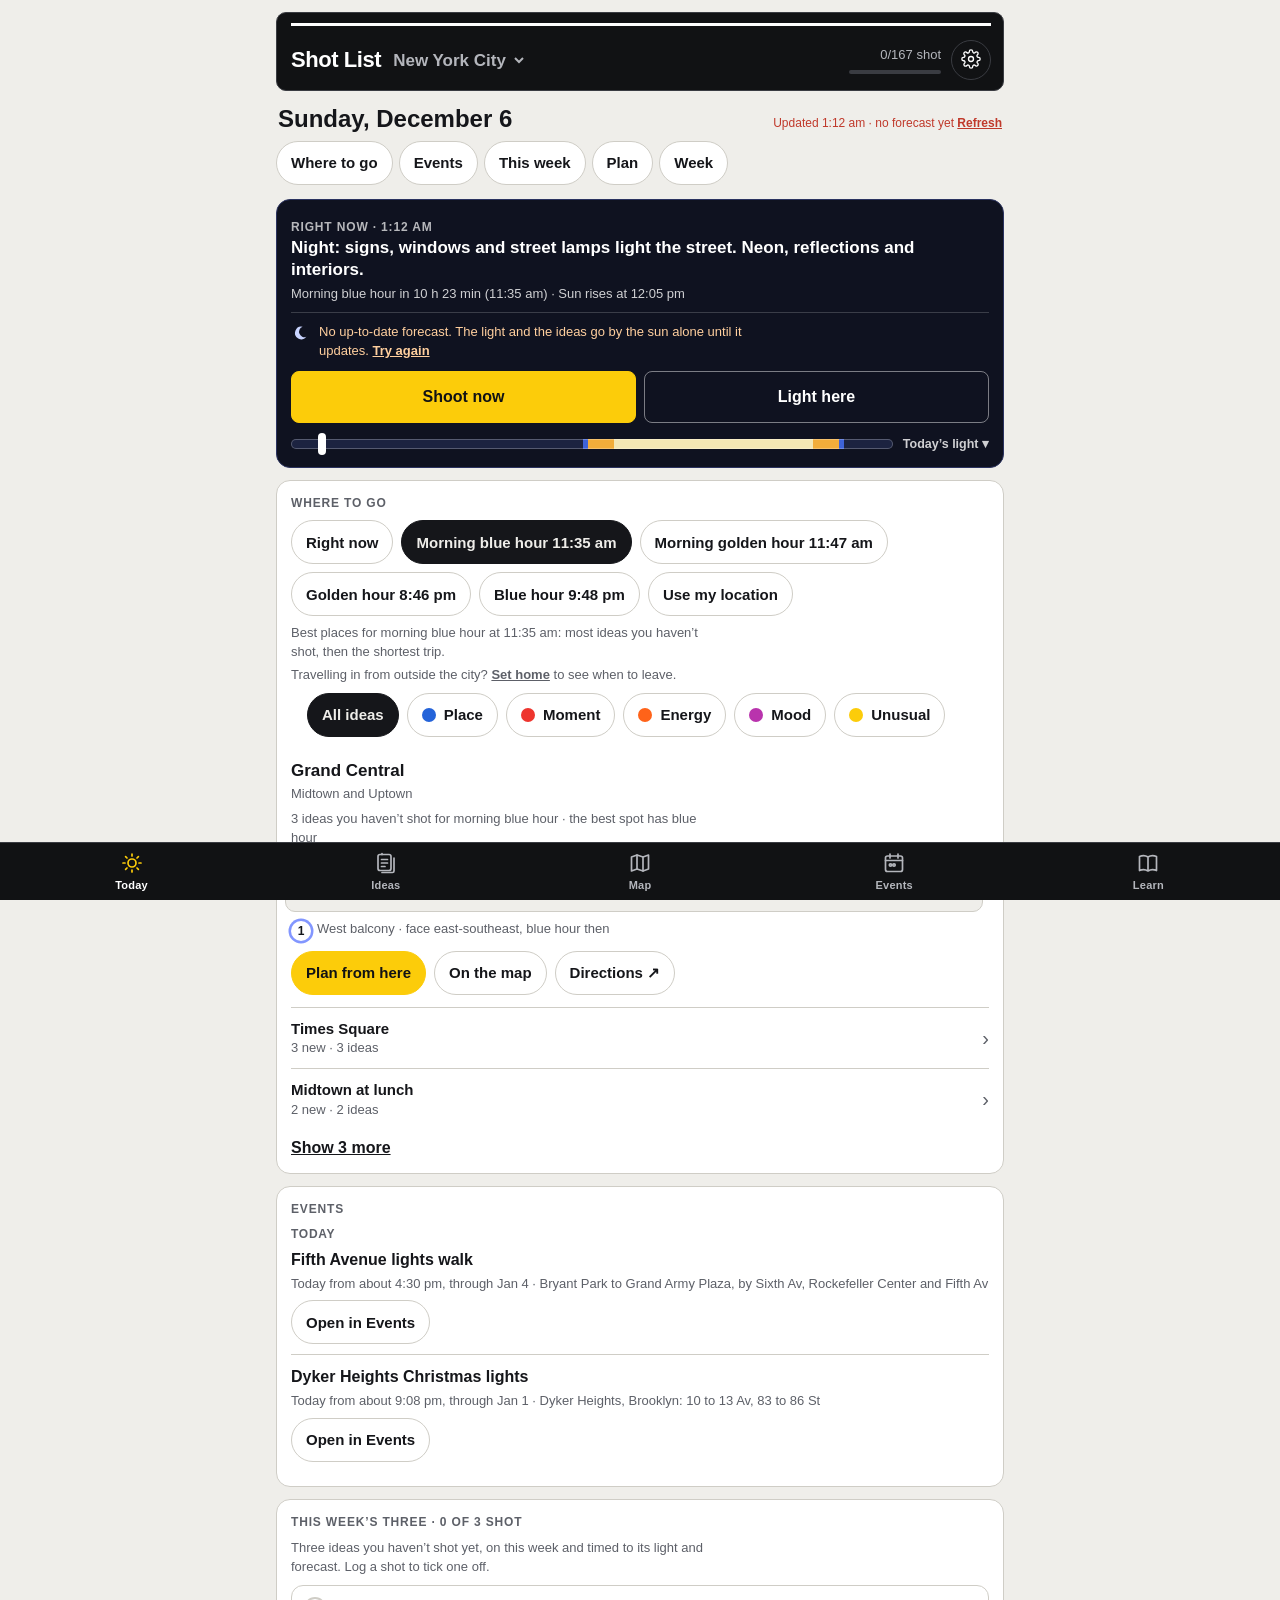
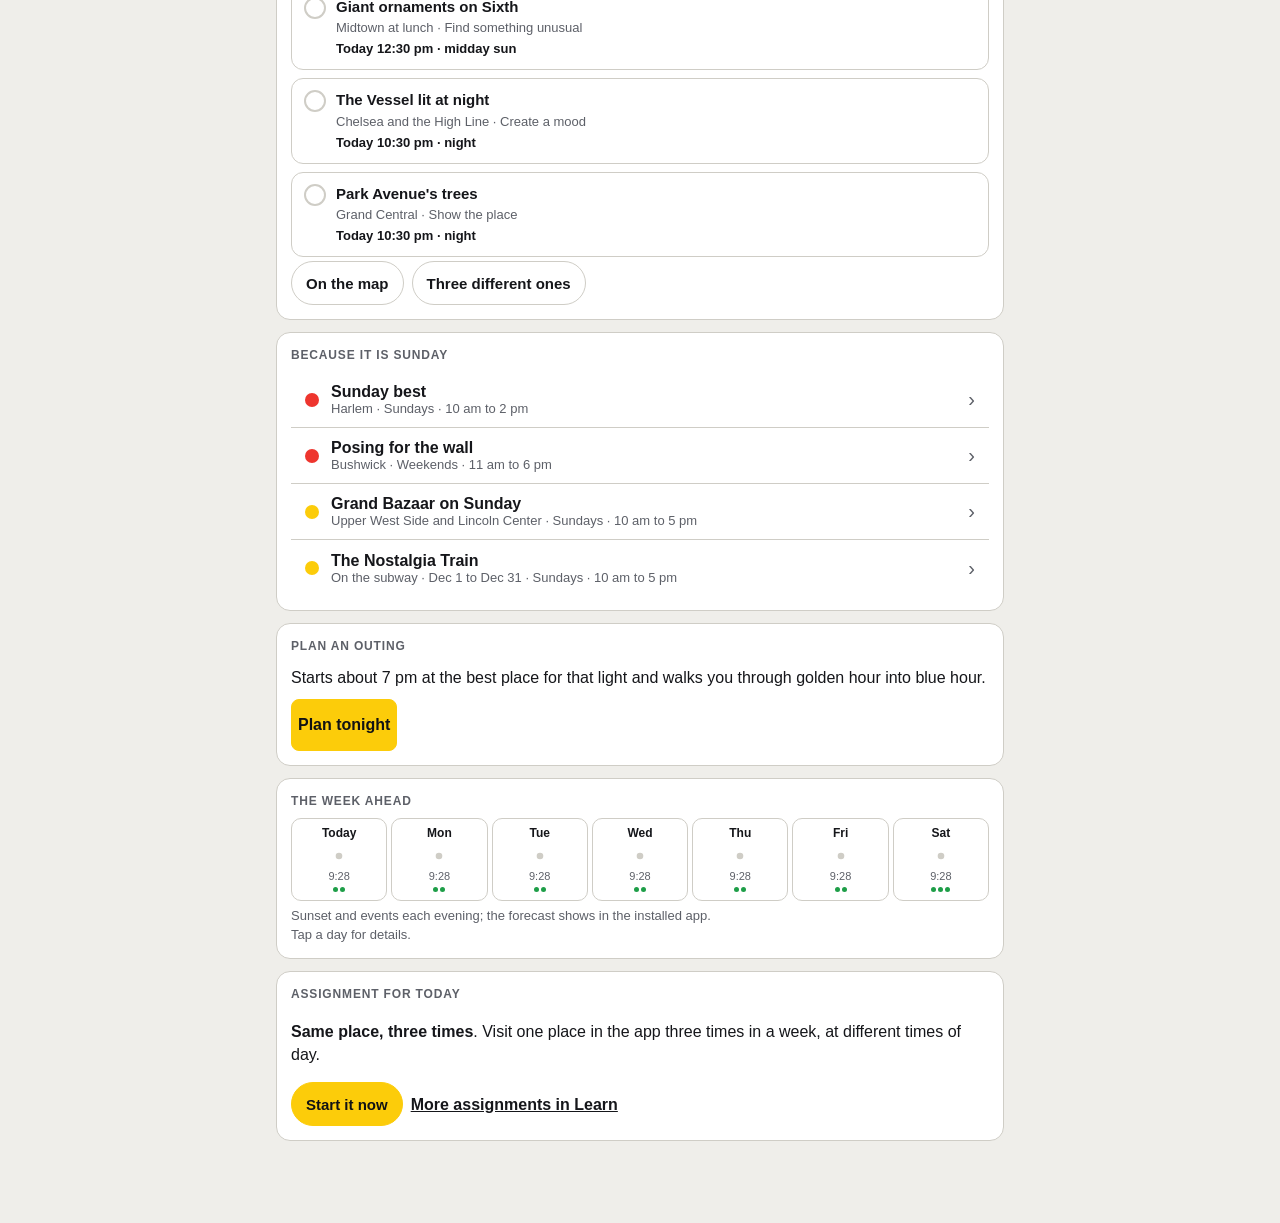
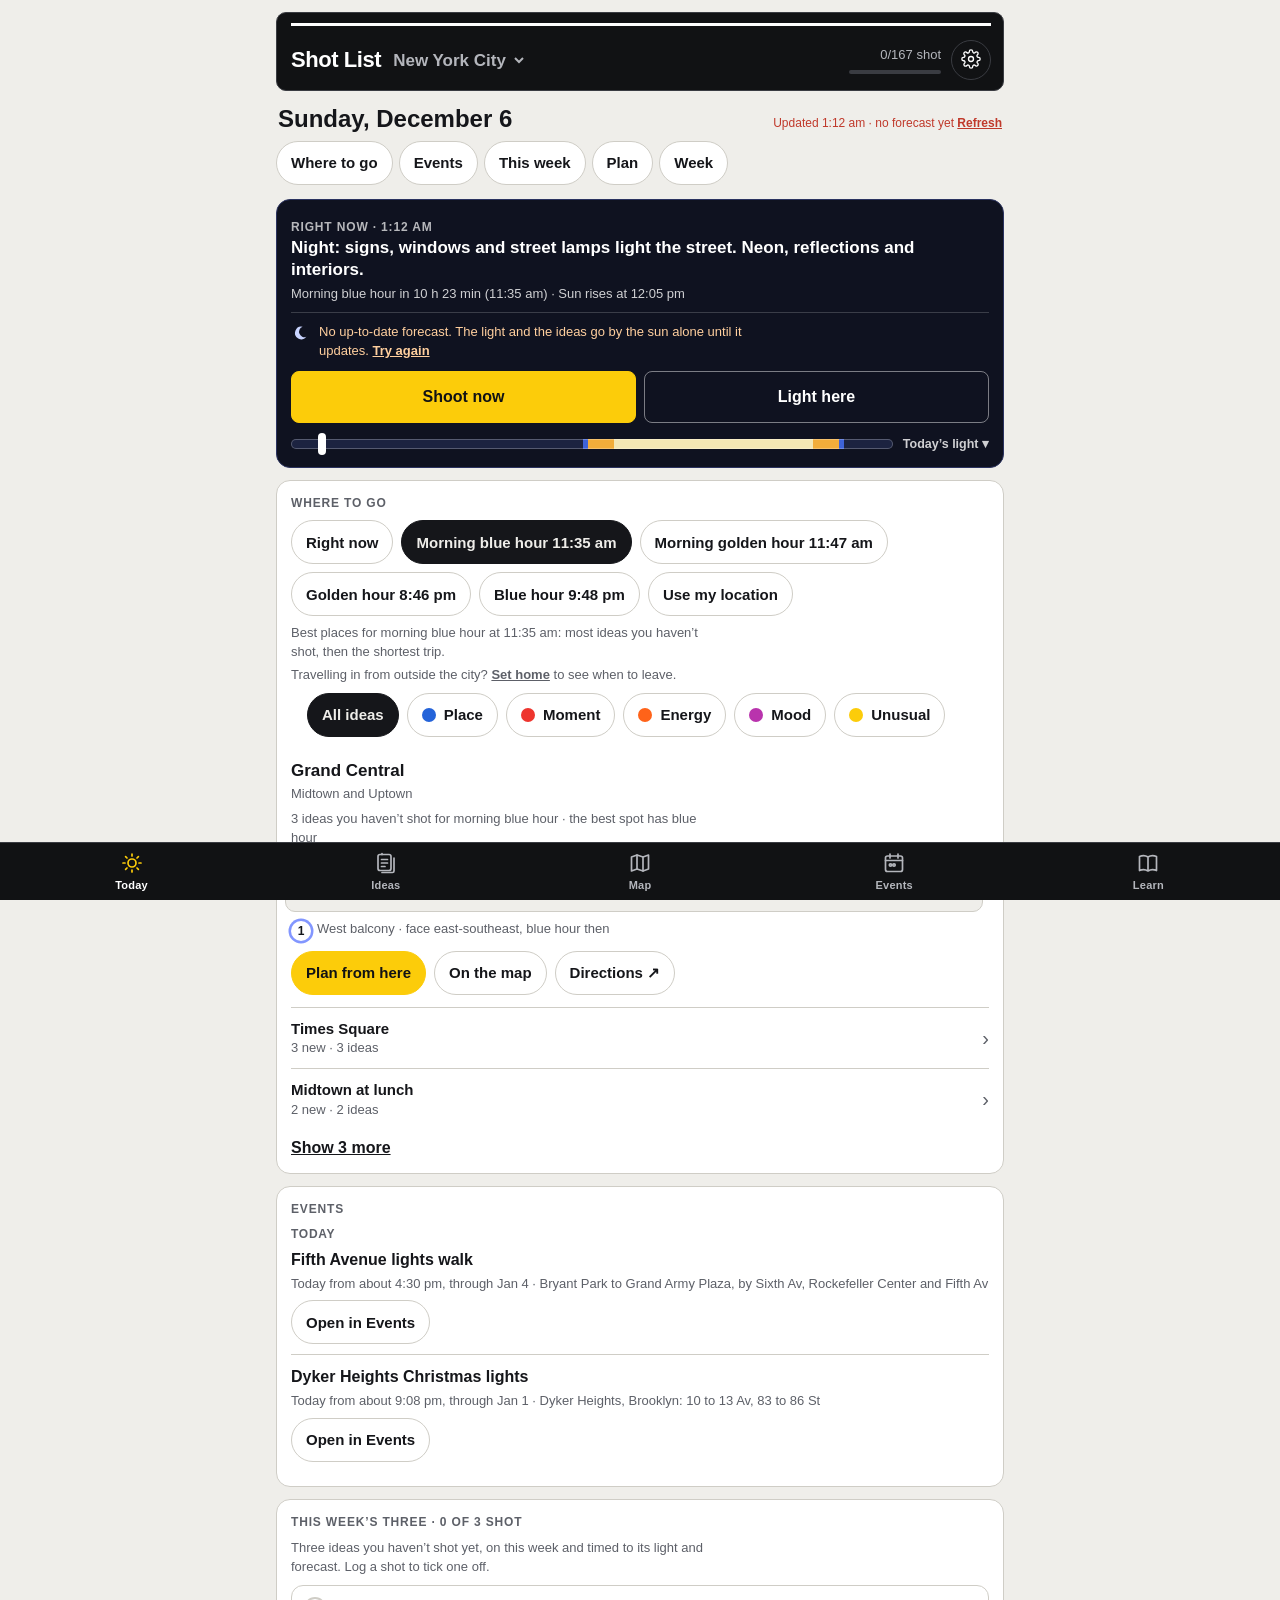
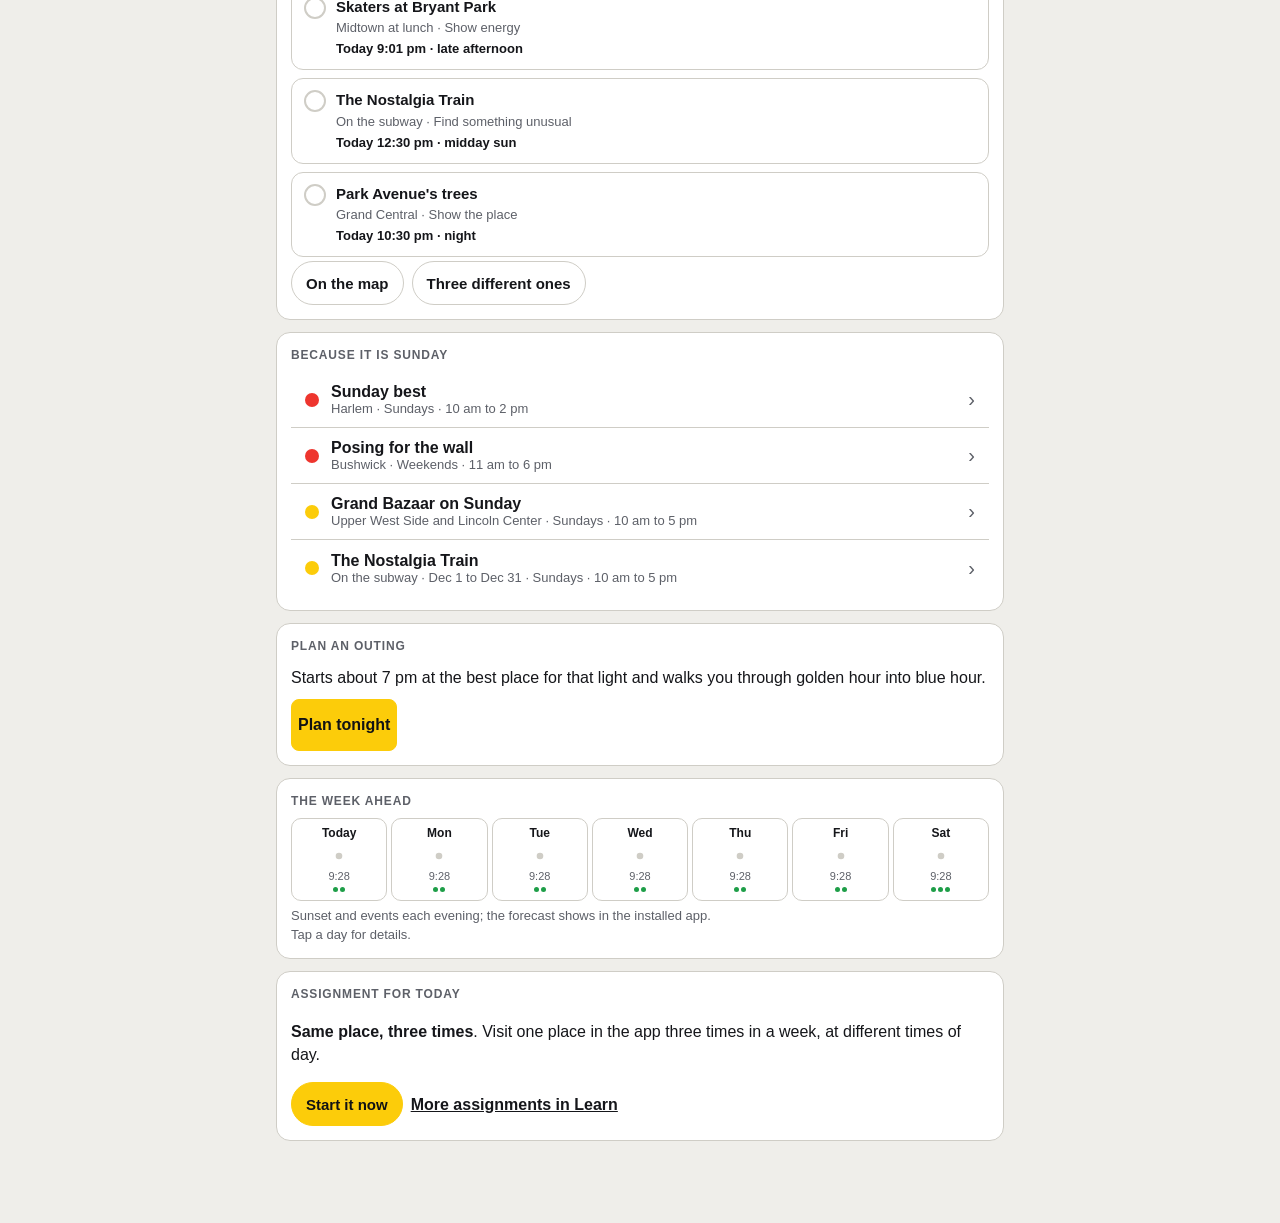
